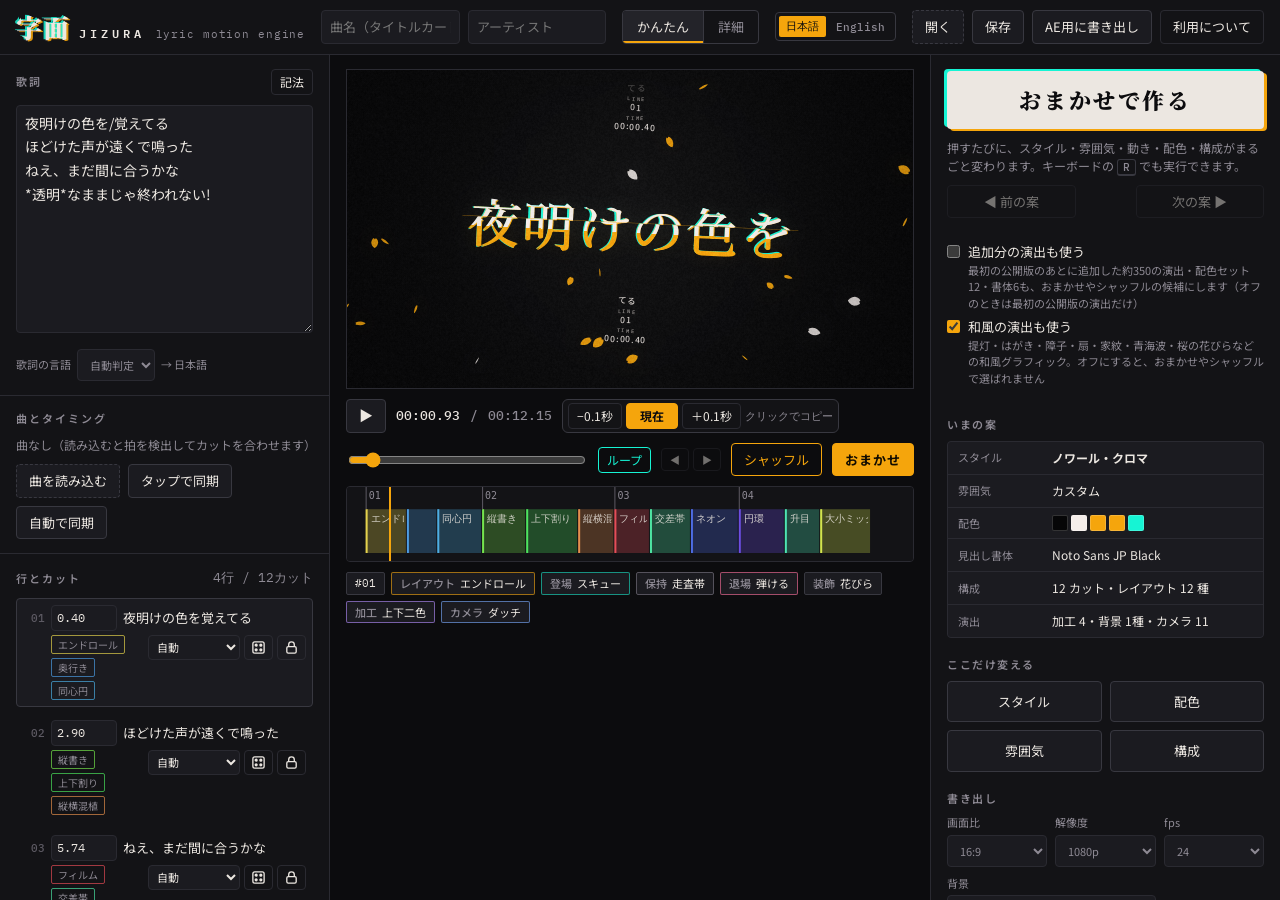
==== index.html @ 64d2d23e "feat: improve timing workflow" ====
<!doctype html>
<html lang="ja">
<head>
<meta charset="utf-8">
<meta name="viewport" content="width=device-width, initial-scale=1, viewport-fit=cover">
<title>JIZURA 字面</title>
<meta name="description" content="歌詞を入れると文字PV（リリックモーション）を自動で組み立てて MP4 に書き出すブラウザアプリ">
<link rel="canonical" href="https://852wa.github.io/JIZURA/">
<link rel="alternate" hreflang="ja" href="https://852wa.github.io/JIZURA/">
<link rel="alternate" hreflang="en" href="https://852wa.github.io/JIZURA/en/">
<meta property="og:type" content="website">
<meta property="og:title" content="JIZURA 字面">
<meta property="og:description" content="歌詞を入れると文字PV（リリックモーション）を自動で組み立てて MP4 に書き出すブラウザアプリ">
<meta property="og:url" content="https://852wa.github.io/JIZURA/">
<meta name="twitter:card" content="summary">
<link rel="preconnect" href="https://fonts.googleapis.com">
<link rel="preconnect" href="https://fonts.gstatic.com" crossorigin>
<style>
:root {
  color-scheme: dark;
  --ink: #0c0c0e;
  --panel: #131316;
  --raised: #1b1b20;
  --raised2: #232329;
  --line: #2a2a31;
  --line2: #383840;
  --text: #ece7e1;
  --muted: #8e8a94;
  --faint: #5d5a63;
  --amber: #f5a50c;
  --cyan: #16f4d4;
  --rose: #ff6f9c;
  --danger: #ff5a6a;
  --ui: "IBM Plex Sans JP", "Noto Sans JP", "Hiragino Sans", "Yu Gothic UI", "Meiryo", system-ui, sans-serif;
  --mono: "IBM Plex Mono", "SFMono-Regular", Consolas, monospace;
  --brand: "Zen Old Mincho", "Noto Serif JP", "Yu Mincho", serif;
  --r: 4px;
}
html, body { height: 100%; }
[hidden] { display: none !important; }
body { margin: 0; background: var(--ink); color: var(--text); font: 13px/1.5 var(--ui); -webkit-font-smoothing: antialiased; }
* { box-sizing: border-box; }
button, input, select, textarea { font: inherit; color: inherit; }
:focus-visible { outline: 2px solid var(--cyan); outline-offset: 2px; }
@media (prefers-reduced-motion: reduce) { * { transition: none !important; } }

#app { display: flex; flex-direction: column; min-height: 100%; }

/* ---------- top bar ---------- */
.bar { display: flex; align-items: center; gap: 16px; padding-block: 10px; padding-inline: 16px; border-bottom: 1px solid var(--line); background: var(--panel); flex-wrap: wrap; }
.brand { display: flex; align-items: baseline; gap: 10px; min-width: 0; }
.brand .mark { font: 900 26px/1 var(--brand); letter-spacing: 0.02em; color: var(--text); text-shadow: -2px -1px 0 rgba(22,244,212,0.85), 2px 1px 0 rgba(245,165,12,0.9); }
.brand .word { font: 600 12px/1 var(--mono); letter-spacing: 0.34em; color: var(--text); }
.brand .tag { font: 400 11px/1 var(--mono); color: var(--muted); letter-spacing: 0.08em; }
.proj { display: flex; gap: 8px; flex: 1 1 280px; min-width: 0; }
.proj input { flex: 1 1 0; min-width: 0; }
.acts { display: flex; gap: 8px; flex-wrap: wrap; }
.lang-switch { display: inline-flex; align-items: center; gap: 3px; flex: none; font: 500 11px var(--mono); border: 1px solid var(--line2); border-radius: var(--r); padding: 3px; }
.lang-switch a, .lang-switch span { display: inline-block; padding: 3px 7px; color: var(--muted); text-decoration: none; border-radius: 2px; }
.lang-switch a:hover { color: var(--text); background: var(--raised2); }
.lang-switch [aria-current=page] { color: var(--ink); background: var(--amber); }
html[lang=en] { --ui: system-ui, -apple-system, "Segoe UI", sans-serif; --brand: Georgia, "Times New Roman", serif; }
html[lang=en] .work { grid-template-columns: minmax(315px, 365px) minmax(0, 1fr) minmax(350px, 395px); }
html[lang=en] .slider { grid-template-columns: 124px minmax(0, 1fr) 36px; }
html[lang=en] .now-row { grid-template-columns: 105px minmax(0, 1fr); }
html[lang=en] .font-row { grid-template-columns: 95px minmax(0, 1fr); }
html[lang=en] .ln .tools select { max-width: 130px; }
html[lang=en] .fields .field { overflow-wrap: anywhere; }
html[lang=en] .easy-grid button, html[lang=en] .tabs button { white-space: normal; line-height: 1.2; }

/* ---------- controls ---------- */
input[type=text], input[type=number], input:not([type]), select, textarea {
  background: var(--raised); border: 1px solid var(--line); border-radius: var(--r); padding: 6px 8px; min-width: 0;
}
input[type=number] { font-family: var(--mono); }
textarea { width: 100%; resize: vertical; line-height: 1.7; }
select { padding-right: 4px; }
button { background: var(--raised); border: 1px solid var(--line2); border-radius: var(--r); padding: 6px 12px; cursor: pointer; white-space: nowrap; }
button:hover { background: var(--raised2); border-color: #4a4a54; }
button:disabled { opacity: 0.45; cursor: not-allowed; }
button.small { padding: 3px 8px; font-size: 12px; }
button.ghost { background: transparent; border-color: var(--line); }
button.primary { background: var(--amber); color: #120c00; border-color: var(--amber); font-weight: 700; }
button.primary:hover { background: #ffb52a; }
button.accent { border-color: var(--amber); color: var(--amber); background: transparent; }
button.accent:hover { background: rgba(245,165,12,0.1); }
button[aria-pressed=true] { border-color: var(--cyan); color: var(--cyan); }
button.icon { padding: 4px 6px; line-height: 0; }
button.icon svg { width: 15px; height: 15px; }
label.file { position: relative; display: inline-flex; align-items: center; gap: 6px; background: var(--raised); border: 1px dashed var(--line2); border-radius: var(--r); padding: 6px 12px; cursor: pointer; }
label.file:hover { border-color: var(--amber); }
label.file input { position: absolute; inset: 0; opacity: 0; cursor: pointer; width: 100%; }
.muted { color: var(--muted); }
.mono { font-family: var(--mono); }
h2, h3 { margin: 0; font-weight: 600; }
h2 { font-size: 11px; letter-spacing: 0.18em; color: var(--muted); }
h3 { font-size: 11px; letter-spacing: 0.14em; color: var(--muted); margin-top: 18px; margin-bottom: 8px; }

/* ---------- workspace ---------- */
.work { flex: 1; display: grid; grid-template-columns: minmax(270px, 330px) minmax(0, 1fr) minmax(290px, 350px); min-height: 0; }
.col { min-width: 0; min-height: 0; }
.col-left, .col-right { background: var(--panel); overflow: auto; }
.col-left { border-right: 1px solid var(--line); }
.col-right { border-left: 1px solid var(--line); }
.sec { padding: 14px 16px; border-bottom: 1px solid var(--line); display: flex; flex-direction: column; gap: 10px; }
.sec-h { display: flex; align-items: center; justify-content: space-between; gap: 8px; }
#lyrics { min-height: 150px; font-size: 14px; }
.syntax { font-size: 12px; color: var(--muted); background: var(--raised); border: 1px solid var(--line); border-radius: var(--r); padding: 10px 12px; }
.syntax code { font-family: var(--mono); color: var(--amber); }
.syntax ul { margin: 0; padding-left: 16px; display: grid; gap: 3px; }
.row { display: flex; align-items: center; gap: 8px; flex-wrap: wrap; }
.audio-name { font-size: 12px; overflow-wrap: anywhere; }
.fields { display: grid; grid-template-columns: repeat(3, minmax(0, 1fr)); gap: 8px; }
.field { display: flex; flex-direction: column; gap: 4px; font-size: 11px; color: var(--muted); }
.field input, .field select { width: 100%; }
.tapbox { border: 1px solid var(--amber); border-radius: var(--r); padding: 10px; display: grid; gap: 8px; background: rgba(245,165,12,0.06); }
.tapbox .next { font-size: 15px; }
.syncbox { border: 1px solid var(--cyan); border-radius: var(--r); padding: 10px; display: grid; gap: 8px; background: rgba(22,244,212,0.04); }
.syncbox .row { flex-wrap: wrap; }
.sync-result { font-size: 12px; display: grid; gap: 6px; }
.sync-result ol { margin: 0; padding: 0; list-style: none; max-height: 220px; overflow: auto; border: 1px solid var(--line2); border-radius: var(--r); }
.sync-result li { display: grid; grid-template-columns: 1.4em 4.6em 1fr; gap: 6px; padding: 2px 6px; white-space: nowrap; }
.sync-result li span:last-child { overflow: hidden; text-overflow: ellipsis; }
.sync-result li.weak { color: var(--amber); }
.sync-result li.missing { color: var(--muted); text-decoration: line-through; }
.sync-result details li { grid-template-columns: 4.6em 1fr; }
button.tap { font: 700 18px/1 var(--mono); letter-spacing: 0.2em; padding: 16px; background: var(--amber); color: #120c00; border-color: var(--amber); }

/* line list */
#lineList { list-style: none; margin: 0; padding: 0; display: grid; gap: 6px; }
.ln { display: grid; grid-template-columns: 22px 66px minmax(0, 1fr); gap: 4px 6px; align-items: center; padding: 6px; border: 1px solid transparent; border-radius: var(--r); }
.ln:hover { background: var(--raised); }
.ln.cur { border-color: var(--line2); background: var(--raised); }
.ln .no { font: 500 11px var(--mono); color: var(--faint); text-align: right; }
.ln .time { width: 100%; padding: 3px 5px; font-size: 12px; }
.ln .txt { overflow: hidden; text-overflow: ellipsis; white-space: nowrap; cursor: pointer; }
.ln .meta { grid-column: 2 / 4; display: flex; justify-content: space-between; align-items: flex-start; gap: 6px; }
.ln .tools { display: flex; gap: 4px; flex: none; }
.ln .tools select { padding: 2px 4px; font-size: 11px; max-width: 92px; }
.ln .cuts { display: flex; gap: 4px; flex-wrap: wrap; min-width: 0; }
.ln .cuts span { font-size: 10px; padding: 1px 6px; border-radius: 2px; border: 1px solid var(--line2); color: var(--muted); cursor: pointer; }
.ln .cuts span:hover { color: var(--text); border-color: var(--amber); }

/* ---------- stage ---------- */
.col-stage { display: flex; flex-direction: column; gap: 10px; padding: 14px 16px; min-width: 0; }
.viewport { position: relative; width: 100%; background: #000; border: 1px solid var(--line); display: grid; place-items: center; overflow: hidden; }
.viewport canvas { display: block; width: 100%; height: auto; max-height: 68vh; object-fit: contain; }
.field-wide { grid-column: span 2; }
.lang-row { display: flex; align-items: center; flex-wrap: wrap; gap: 6px; margin-top: 6px; font-size: 11px; color: var(--muted); }
.lang-row select { width: auto; }
.key-badge { position: absolute; right: 10px; top: 10px; background: rgba(12,12,14,0.78); border: 1px solid var(--line2); color: #fff; padding: 3px 8px; border-radius: var(--r); font-size: 11px; pointer-events: none; letter-spacing: .04em; }
.key-badge i { display: inline-block; width: 9px; height: 9px; border-radius: 2px; margin-right: 6px; vertical-align: -1px; border: 1px solid rgba(255,255,255,.5); }
.overlay-msg { position: absolute; left: 12px; bottom: 12px; background: rgba(12,12,14,0.85); border: 1px solid var(--line2); padding: 6px 10px; border-radius: var(--r); font-size: 12px; }
.transport { display: flex; align-items: center; gap: 10px; flex-wrap: wrap; }
.transport .tc { font: 500 13px var(--mono); font-variant-numeric: tabular-nums; }
.transport input[type=range] { flex: 1 1 160px; accent-color: var(--amber); }
.time-copy { display: inline-flex; align-items: center; gap: 4px; padding: 3px 5px; border: 1px solid var(--line2); border-radius: calc(var(--r) + 2px); background: var(--panel); white-space: nowrap; }
.time-copy button { min-width: 52px; }
.time-copy .time-copy-now { background: var(--amber); color: var(--ink); border-color: var(--amber); font-weight: 700; }
.time-copy-status { min-width: 74px; color: var(--muted); font: 11px/1.15 var(--mono); text-align: center; }
button.play { width: 40px; height: 34px; padding: 0; font-size: 14px; }
#timeline { width: 100%; height: 76px; display: block; background: var(--panel); border: 1px solid var(--line); border-radius: var(--r); cursor: pointer; touch-action: none; }
.cutinfo { display: flex; gap: 6px; flex-wrap: wrap; align-items: center; min-height: 26px; }
.chip { font-size: 11px; padding: 2px 8px; border-radius: 2px; border: 1px solid var(--line2); color: var(--text); background: var(--raised); }
.chip b { font-weight: 500; color: var(--muted); margin-right: 5px; }
.chip.l { border-color: rgba(245,165,12,0.6); }
.chip.e { border-color: rgba(22,244,212,0.55); }
.chip.x { border-color: rgba(255,111,156,0.6); }
.chip.h { border-color: #55525c; }
.hint { font-size: 12px; color: var(--muted); }

/* ---------- right panel ---------- */
.tabs { display: grid; grid-template-columns: repeat(4, 1fr); border-bottom: 1px solid var(--line); position: sticky; top: 0; background: var(--panel); z-index: 2; }
.tabs button { border: 0; border-radius: 0; background: transparent; padding: 11px 4px; color: var(--muted); border-bottom: 2px solid transparent; }
.tabs button[aria-selected=true] { color: var(--text); border-bottom-color: var(--amber); }
.tabpane { padding: 14px 16px 24px; }
.style-grid { display: grid; grid-template-columns: repeat(3, minmax(0, 1fr)); gap: 8px; }
.stile { display: flex; flex-direction: column; gap: 5px; padding: 0; border: 1px solid var(--line); background: transparent; border-radius: var(--r); overflow: hidden; text-align: left; }
.stile canvas { width: 100%; aspect-ratio: 16 / 9; display: block; }
.stile span { font-size: 11px; padding: 0 7px 6px; white-space: nowrap; overflow: hidden; text-overflow: ellipsis; }
.stile[aria-pressed=true] { border-color: var(--amber); box-shadow: 0 0 0 1px var(--amber); color: var(--text); }
.slider { display: grid; grid-template-columns: 96px minmax(0, 1fr) 36px; gap: 8px; align-items: center; margin-bottom: 8px; }
.slider input { width: 100%; accent-color: var(--amber); }
.slider output { font: 500 11px var(--mono); color: var(--muted); text-align: right; }
.checks { display: grid; grid-template-columns: repeat(2, minmax(0, 1fr)); gap: 3px 10px; }
.checks label { display: flex; align-items: center; gap: 6px; font-size: 12px; padding: 2px 0; }
.checks input { accent-color: var(--amber); }
.group-h { display: flex; justify-content: space-between; align-items: center; margin-top: 16px; margin-bottom: 6px; }
.tgroup { border: 1px solid var(--line); border-radius: var(--r); margin-bottom: 8px; background: var(--raised); }
.tgroup summary { display: flex; justify-content: space-between; align-items: center; padding: 8px 10px; cursor: pointer; list-style: none; font-size: 12px; }
.tgroup summary::-webkit-details-marker { display: none; }
.tgroup summary::before { content: '▸'; color: var(--muted); margin-right: 8px; transition: transform .15s; }
.tgroup[open] summary::before { transform: rotate(90deg); }
.tgroup .tg-name { flex: 1; font-weight: 600; }
.tgroup .tg-cnt { color: var(--muted); font-size: 11px; }
.tgroup .tg-tools { display: flex; gap: 6px; padding: 0 10px 8px; }
.tgroup .checks { padding: 0 10px 10px; }
.chip.t { border-color: rgba(180,140,255,0.6); }
.chip.b { border-color: rgba(120,200,120,0.55); }
.chip.c { border-color: rgba(120,170,255,0.6); }
.group-h:first-child { margin-top: 0; }
.color-row { display: grid; grid-template-columns: repeat(3, minmax(0, 1fr)); gap: 8px; }
.color-row label { display: flex; flex-direction: column; gap: 3px; font-size: 11px; color: var(--muted); }
.color-row input[type=color] { width: 100%; height: 28px; padding: 0; border: 1px solid var(--line); background: transparent; border-radius: var(--r); }
.font-row { display: grid; grid-template-columns: 70px minmax(0, 1fr); gap: 8px; align-items: center; margin-bottom: 6px; font-size: 12px; }
.progress { height: 6px; background: var(--raised2); border-radius: 3px; overflow: hidden; }
.progress i { display: block; height: 100%; width: 0; background: linear-gradient(90deg, var(--cyan), var(--amber)); }
.outbtns { display: grid; gap: 8px; margin-top: 12px; }
.outbtns button { padding: 10px 12px; }
.note { font-size: 12px; color: var(--muted); border-left: 2px solid var(--line2); padding-left: 10px; margin-top: 12px; }
.kbd { font: 500 11px var(--mono); border: 1px solid var(--line2); border-bottom-width: 2px; padding: 0 5px; border-radius: 3px; }

label.check { display: flex; align-items: flex-start; gap: 8px; margin-bottom: 8px; cursor: pointer; }
label.check input { margin: 3px 0 0; flex: none; accent-color: var(--amber); }
label.check small { display: block; font-size: 11px; color: var(--muted); }

/* ---------- modes / おまかせ ---------- */
.modes { display: inline-flex; border: 1px solid var(--line2); border-radius: var(--r); overflow: hidden; }
.modes button { border: 0; border-radius: 0; background: transparent; padding: 6px 14px; color: var(--muted); }
.modes button + button { border-left: 1px solid var(--line2); }
.modes button[aria-pressed=true] { background: var(--raised2); color: var(--text); box-shadow: inset 0 -2px 0 var(--amber); }
#app.is-easy .tabs, #app.is-easy .tabpane, #app.is-easy .pro-only { display: none !important; }
.hist-btns { display: inline-flex; gap: 4px; }
button.icon-txt { font-size: 10px; min-width: 28px; }
.transport #btnOmakase { letter-spacing: 0.08em; }

.easy { padding: 16px 16px 28px; display: grid; gap: 18px; }
.easy h3 { margin: 0 0 8px; }
.easy-hero { display: grid; gap: 10px; }
button.omakase {
  position: relative; padding: 18px 14px; font: 900 22px/1 var(--brand); letter-spacing: 0.12em;
  background: var(--text); color: var(--ink); border: 0; border-radius: var(--r);
  box-shadow: -3px -2px 0 var(--cyan), 3px 2px 0 var(--amber);
  transition: transform .12s ease, box-shadow .12s ease;
}
button.omakase:hover { background: #fff; box-shadow: -5px -3px 0 var(--cyan), 5px 3px 0 var(--amber); }
button.omakase:active { transform: translateY(1px) scale(0.99); box-shadow: -1px -1px 0 var(--cyan), 1px 1px 0 var(--amber); }
button.omakase:disabled { box-shadow: none; }
.easy-hero .hint { margin: 0; }
.hist-row { display: grid; grid-template-columns: 1fr auto 1fr; gap: 8px; align-items: center; }
.hist-row #histPos { font-size: 11px; text-align: center; min-width: 44px; }
.now { display: grid; gap: 1px; background: var(--line); border: 1px solid var(--line); border-radius: var(--r); overflow: hidden; }
.now-row { display: grid; grid-template-columns: 84px minmax(0, 1fr); gap: 10px; align-items: center; padding: 7px 10px; background: var(--raised); font-size: 12px; }
.now-row .k { color: var(--muted); font-size: 11px; }
.now-row .v { display: flex; align-items: center; gap: 8px; min-width: 0; overflow: hidden; text-overflow: ellipsis; white-space: nowrap; }
.now-row b { font-weight: 700; }
.tagl { font: 500 10px var(--mono); color: var(--cyan); border: 1px solid rgba(22,244,212,0.5); padding: 0 5px; border-radius: 2px; }
.easy-grid { display: grid; grid-template-columns: repeat(2, minmax(0, 1fr)); gap: 8px; }
.easy-grid button { padding: 10px 8px; }
.easy .fields { display: grid; grid-template-columns: repeat(3, minmax(0, 1fr)); gap: 8px; }
.easy .exp-box { margin-top: 10px; }
.swatches { display: inline-flex; gap: 3px; vertical-align: middle; }
.swatches i { width: 16px; height: 16px; border-radius: 2px; border: 1px solid rgba(255,255,255,0.18); display: inline-block; }
#paletteSwatch i { width: 22px; height: 22px; }
.toast {
  position: absolute; top: 12px; left: 50%; transform: translate(-50%, -6px); opacity: 0;
  display: flex; align-items: center; gap: 10px; max-width: calc(100% - 24px);
  background: rgba(12,12,14,0.9); border: 1px solid var(--line2); border-left: 2px solid var(--amber);
  padding: 7px 12px; border-radius: var(--r); font-size: 12px; white-space: nowrap; overflow: hidden; text-overflow: ellipsis; pointer-events: none;
  transition: opacity .2s ease, transform .2s ease;
}
.toast.in { opacity: 1; transform: translate(-50%, 0); }
.toast.out { opacity: 0; transform: translate(-50%, -6px); }

/* ---------- 利用について ---------- */
button.linkish { background: none; border: 0; padding: 4px 0; color: var(--muted); font-size: 12px; text-decoration: underline; text-underline-offset: 3px; cursor: pointer; justify-self: start; }
button.linkish:hover { color: var(--text); background: none; }
dialog.terms { width: min(520px, calc(100vw - 32px)); max-height: calc(100vh - 48px); overflow: auto; padding: 22px 24px 18px; background: var(--panel); color: var(--text); border: 1px solid var(--line2); border-radius: 8px; box-shadow: 0 20px 60px rgba(0,0,0,0.55); }
dialog.terms::backdrop { background: rgba(6,6,8,0.66); }
dialog.terms h2 { font-size: 15px; letter-spacing: 0.08em; color: var(--text); margin: 0 0 14px; }
dialog.terms p { margin: 0 0 10px; line-height: 1.75; font-size: 13px; }
dialog.terms a { color: var(--cyan); word-break: break-all; }
.terms-main { border-left: 3px solid var(--amber); background: var(--raised); padding: 12px 14px 4px; border-radius: 0 var(--r) var(--r) 0; margin-bottom: 14px; }
.terms-main .terms-big { font-size: 15px; }
.terms-main strong { color: var(--amber); font-weight: 700; }
.terms-sub { color: var(--muted); font-size: 12px !important; }
.terms-note { font-size: 12px !important; }
.terms-oss { font-size: 12px; color: var(--muted); margin: 4px 0 14px; }
.terms-oss summary { cursor: pointer; }
.terms-oss p { font-size: 12px !important; margin-top: 6px; }
.terms-foot { display: flex; justify-content: space-between; align-items: center; gap: 12px; border-top: 1px solid var(--line); padding-top: 12px; }

/* ---------- responsive ---------- */
@media (min-width: 1181px) {
  html, body { overflow: hidden; }
  #app { height: 100%; overflow: hidden; }
  .work { overflow: hidden; }
}
@media (max-width: 1180px) {
  .work { grid-template-columns: minmax(0, 1fr) minmax(0, 1fr); }
  html[lang=en] .work { grid-template-columns: minmax(0, 1fr) minmax(0, 1fr); }
  .col-stage { grid-column: 1 / -1; order: -1; }
  .col-left { border-right: 1px solid var(--line); }
  .col-right { border-left: 0; }
}
@media (max-width: 760px) {
  .work { grid-template-columns: minmax(0, 1fr); }
  html[lang=en] .work { grid-template-columns: minmax(0, 1fr); }
  .col-left, .col-right { border: 0; border-top: 1px solid var(--line); }
  .bar { gap: 10px; }
  .brand .tag { display: none; }
  .fields { grid-template-columns: repeat(2, minmax(0, 1fr)); }
  .easy .fields { grid-template-columns: repeat(3, minmax(0, 1fr)); }
  #app.is-easy .col-right { order: 0; border-top: 1px solid var(--line); }
  #app.is-easy .col-left { order: 1; }
  .transport .hist-btns { display: none; }
}

/* 追加分 / 和風 switches + badges */
.pick-sets { margin: 12px 0 6px; text-align: left; }
.pick-sets label.check { margin-bottom: 6px; }
.easy-hero .pick-sets { margin-top: 14px; }
.set-badge { display: inline-block; margin-left: 4px; padding: 0 4px; border: 1px solid var(--amber); border-radius: 3px; color: var(--amber); font-size: 10px; line-height: 15px; vertical-align: 1px; }
.set-badge.ex { border-color: var(--cyan, #4cc9d9); color: var(--cyan, #4cc9d9); }
.checks label.set-off { opacity: 0.45; }
.checks label.set-off .set-badge { border-color: var(--muted); color: var(--muted); }
.stile { position: relative; }
.stile .badges { position: absolute; top: 4px; left: 4px; padding: 0; display: flex; gap: 3px; }
.stile .set-badge { margin: 0; padding: 0 4px; font-size: 10px; line-height: 15px; background: rgba(0,0,0,0.55); }
.stile.set-off { opacity: 0.55; }

</style>
</head>
<body>
<div id="app">
  <header class="bar">
    <div class="brand"><span class="mark" aria-hidden="true">字面</span><span class="word">JIZURA</span><span class="tag">lyric motion engine</span></div>
    <div class="proj">
      <input id="songTitle" type="text" placeholder="曲名（タイトルカード・HUDに表示）" aria-label="曲名">
      <input id="songArtist" type="text" placeholder="アーティスト" aria-label="アーティスト">
    </div>
    <div class="modes" role="group" aria-label="表示モード">
      <button id="modeEasy" aria-pressed="false" title="おまかせボタン中心のシンプルな画面">かんたん</button>
      <button id="modePro" aria-pressed="true" title="すべての設定を表示">詳細</button>
    </div>
    <nav class="lang-switch" aria-label="言語"><span aria-current="page">日本語</span><a href="en/index.html" lang="en">English</a></nav>
    <div class="acts">
      <label class="file" title="保存したプロジェクト(.json)を開く">開く<input id="fileProject" type="file" accept=".json,application/json"></label>
      <button id="btnSave" title="プロジェクトを .json で保存">保存</button>
      <button id="btnAE" title="After Effects パネル用の構成データを書き出す">AE用に書き出し</button>
      <button id="btnTerms" class="ghost terms-open" title="出力物の権利とライセンス">利用について</button>
    </div>
  </header>

  <main class="work">
    <!-- ================= left: lyrics & timing ================= -->
    <section class="col col-left" aria-label="歌詞とタイミング">
      <div class="sec">
        <div class="sec-h"><h2>歌詞</h2><button id="btnSyntax" class="ghost small" aria-expanded="false">記法</button></div>
        <textarea id="lyrics" rows="9" spellcheck="false" aria-label="歌詞（1行 = 1フレーズ）"></textarea>
        <label class="lang-row">歌詞の言語<select id="lyricLang"><option value="auto">自動判定</option><option value="ja">日本語</option><option value="zh-Hant">繁體中文</option><option value="zh-Hans">简体中文</option><option value="ko">한국어</option></select><span id="langNote" class="muted"></span></label>
        <div id="syntax" class="syntax" hidden>
          <ul>
            <li>1行が1フレーズ。空行は少し間を空けます</li>
            <li><code>夜明けの色を/覚えてる</code> … <code>/</code> でカットの切れ目を指定</li>
            <li><code>*透明*</code> … 強調（大きく・インパクト寄りの演出）</li>
            <li>行末の <code>!</code> … フラッシュと揺れを入れる</li>
            <li><code>歌詞|ruby or note</code> … 注釈レイアウトの小さな文字</li>
            <li><code>[01:23.45]歌詞</code> … LRC のタイムスタンプをそのまま使用</li>
            <li><code>#</code> で始まる行 … コメント（無視）</li>
          </ul>
        </div>
      </div>

      <div class="sec">
        <div class="sec-h"><h2>曲とタイミング</h2></div>
        <div id="audioName" class="muted audio-name">曲なし（読み込むと拍を検出してカットを合わせます）</div>
        <div class="row">
          <label class="file" title="mp3 / wav / m4a など">曲を読み込む<input id="audioFile" type="file" accept="audio/*,.mp3,.wav,.m4a,.aac,.ogg,.flac"></label>
          <button id="btnTap" title="曲を再生しながら各行の頭でタップ">タップで同期</button>
          <button id="btnAutoSync" title="この PC で動かす Whisper（音声認識）が聞き取った時刻に、各行の開始を合わせる" aria-expanded="false">自動で同期</button>
        </div>
        <div class="fields pro-only">
          <label class="field">BPM<input id="bpm" type="number" min="0" max="300" step="0.1" placeholder="自動"></label>
          <label class="field">開始(秒)<input id="offset" type="number" min="0" step="0.05"></label>
          <label class="field">行の長さ<input id="lineScale" type="number" min="0.4" max="3" step="0.05"></label>
        </div>
        <div class="row pro-only">
          <label class="row" style="gap:6px"><input id="snap" type="checkbox"> 拍にスナップ</label>
          <button id="btnResetTimes" class="ghost small">手動タイミングを消す</button>
        </div>
        <div id="tapPanel" class="tapbox" hidden>
          <div class="hint">曲に合わせて、各行が始まる瞬間に <span class="kbd">Space</span> かボタンを押してください。</div>
          <div class="next">次: <b id="tapLine">—</b></div>
          <button id="tapBtn" class="tap">TAP</button>
          <button id="tapStop" class="ghost">終了する</button>
        </div>
        <div id="syncPanel" class="syncbox" hidden>
          <div class="hint">歌詞はそのまま。Whisper（音声認識）が聞き取った「時刻」だけを使って、各行の開始を合わせます。曲はこの PC で動く Whisper にだけ送られます。<a href="https://github.com/852wa/JIZURA/blob/main/docs/LYRICS_SYNC.md" target="_blank" rel="noopener">使い方</a></div>
          <div class="fields">
            <label class="field field-wide">Whisper サーバー<input id="syncUrl" type="text" inputmode="url" spellcheck="false" value="http://127.0.0.1:8080"></label>
            <label class="field">先出し(秒)<input id="syncLead" type="number" min="0" max="1" step="0.05" value="0.15"></label>
          </div>
          <div class="row">
            <button id="syncRun" class="primary">サーバーで聞き取る</button>
            <label class="file" title="whisper.cpp / openai-whisper / mlx-whisper / faster-whisper の JSON">JSON を読み込む<input id="fileWhisper" type="file" accept=".json,application/json"></label>
          </div>
          <div class="sync-prog" hidden>
            <div class="progress"><i class="sync-bar"></i></div>
            <div class="row" style="justify-content:space-between;margin-top:6px"><span class="sync-text muted mono">—</span><button id="syncCancel" class="ghost small">中止</button></div>
          </div>
          <div id="syncResult" class="sync-result" hidden></div>
          <div class="row">
            <button id="syncApply" class="primary" disabled>各行に適用</button>
            <button id="syncUndo" class="ghost" disabled>元に戻す</button>
            <button id="syncMute" class="ghost small" hidden>歌われていない行を # で無効に</button>
            <button id="syncLRC" class="ghost small" disabled>LRC を保存</button>
          </div>
        </div>
      </div>

      <div class="sec">
        <div class="sec-h"><h2>行とカット</h2><span id="linesInfo" class="muted mono"></span></div>
        <ol id="lineList"></ol>
      </div>
    </section>

    <!-- ================= center: stage ================= -->
    <section class="col col-stage" aria-label="プレビュー">
      <div class="viewport" id="viewport"><canvas id="view" width="1280" height="720"></canvas><div id="viewMsg" class="overlay-msg" hidden></div><div id="keyBadge" class="key-badge" hidden></div><div id="toast" class="toast" role="status" aria-live="polite" hidden></div></div>
      <div class="transport">
        <button id="btnPlay" class="play" aria-label="再生">▶</button>
        <span id="timeNow" class="tc">00:00.00</span><span class="tc muted">/</span><span id="timeDur" class="tc muted">00:00.00</span>
        <span class="time-copy" role="group" aria-label="停止位置の秒数をコピー">
          <button type="button" class="ghost small" data-copy-time="-0.1" title="停止位置の0.1秒前をコピー">−0.1秒</button>
          <button type="button" class="small time-copy-now" data-copy-time="0" title="停止位置をコピー">現在</button>
          <button type="button" class="ghost small" data-copy-time="0.1" title="停止位置の0.1秒後をコピー">＋0.1秒</button>
          <span id="timeCopyStatus" class="time-copy-status" role="status" aria-live="polite">クリックでコピー</span>
        </span>
        <input id="scrub" type="range" min="0" max="10000" value="0" aria-label="再生位置">
        <button id="btnLoop" class="ghost small" aria-pressed="true">ループ</button>
        <span class="hist-btns">
          <button id="btnPrev" class="ghost small icon-txt" title="前の案に戻る" aria-label="前の案">◀</button>
          <button id="btnNext" class="ghost small icon-txt" title="次の案へ進む" aria-label="次の案">▶</button>
        </span>
        <button id="btnShuffle" class="accent" title="設定はそのままで構成だけ再抽選（ロックした行は維持）">シャッフル</button>
        <button id="btnOmakase" class="primary" title="スタイル・雰囲気・演出・配色をまるごとランダムに（キー R）">おまかせ</button>
      </div>
      <canvas id="timeline" aria-label="タイムライン（クリックで移動）"></canvas>
      <div class="cutinfo" id="cutInfo"></div>
    </section>

    <!-- ================= right: look & output ================= -->
    <section class="col col-right" aria-label="スタイルと書き出し">
      <div id="easyPanel" class="easy" hidden>
        <div class="easy-hero">
          <button id="btnOmakaseBig" class="omakase">おまかせで作る</button>
          <p class="hint">押すたびに、スタイル・雰囲気・動き・配色・構成がまるごと変わります。キーボードの <span class="kbd">R</span> でも実行できます。</p>
          <div class="hist-row">
            <button id="btnPrev2" class="ghost">◀ 前の案</button>
            <span id="histPos" class="muted mono"></span>
            <button id="btnNext2" class="ghost">次の案 ▶</button>
          </div>
          <div class="pick-sets">
            <label class="check"><input id="eExtra" class="extra-toggle" type="checkbox"><span>追加分の演出も使う<small>最初の公開版のあとに追加した約350の演出・配色セット12・書体6も、おまかせやシャッフルの候補にします（オフのときは最初の公開版の演出だけ）</small></span></label>
            <label class="check"><input id="eWa" class="wa-toggle" type="checkbox" checked><span>和風の演出も使う<small>提灯・はがき・障子・扇・家紋・青海波・桜の花びらなどの和風グラフィック。オフにすると、おまかせやシャッフルで選ばれません</small></span></label>
          </div>
        </div>
        <div class="easy-sec">
          <h3>いまの案</h3>
          <div id="easyNow" class="now"></div>
        </div>
        <div class="easy-sec">
          <h3>ここだけ変える</h3>
          <div class="easy-grid">
            <button id="eStyle" title="スタイルだけ別のものに">スタイル</button>
            <button id="ePalette" title="アクセント・ズレ色A/Bをランダムに">配色</button>
            <button id="eMood" title="動き・グリッチ・使う手法の雰囲気だけ">雰囲気</button>
            <button id="eCut" title="レイアウトと動きの組み合わせだけ">構成</button>
          </div>
        </div>
        <div class="easy-sec">
          <h3>書き出し</h3>
          <div class="fields">
            <label class="field">画面比<select id="eAspect"><option value="16:9">16:9</option><option value="9:16">9:16 縦</option><option value="4:3">4:3</option><option value="3:4">3:4 縦</option><option value="1:1">1:1</option><option value="4:5">4:5 縦</option><option value="21:9">21:9</option></select></label>
            <label class="field">解像度<select id="eRes"><option value="720">720p</option><option value="1080">1080p</option><option value="1440">1440p</option><option value="2160">4K</option></select></label>
            <label class="field">fps<select id="eFps"><option>24</option><option>30</option><option>60</option></select></label>
            <label class="field field-wide">背景<select id="eKey"><option value="off">通常（スタイルの背景）</option><option value="green">グリーンバック（合成用）</option><option value="black">ブラックバック（合成用）</option></select></label>
          </div>
          <div class="outbtns"><button id="eMP4" class="primary">MP4 を書き出す</button></div>
          <button class="terms-open linkish">書き出した動画の権利について</button>
          <div class="exp-box" hidden>
            <div class="progress"><i class="exp-bar"></i></div>
            <div class="row" style="justify-content:space-between;margin-top:6px"><span class="exp-text muted mono">—</span><button class="exp-cancel ghost small">中止</button></div>
          </div>
        </div>
      </div>
      <nav class="tabs" role="tablist">
        <button role="tab" data-tab="style" aria-selected="true">スタイル</button>
        <button role="tab" data-tab="fx" aria-selected="false">演出</button>
        <button role="tab" data-tab="tech" aria-selected="false">手法</button>
        <button role="tab" data-tab="out" aria-selected="false">書き出し</button>
      </nav>

      <div class="tabpane" data-pane="style">
        <div id="styleGrid" class="style-grid"></div>
        <h3>フォントの役割</h3>
        <div id="fontRoles"></div>
        <div class="row" style="margin-top:8px">
          <input id="localFont" type="text" placeholder="PCのフォント名（例: 游明朝）" style="flex:1">
          <button id="btnAddFont">追加</button>
        </div>
        <div class="row" style="margin-top:8px"><label class="file">フォントファイル（.ttf/.otf）<input id="fontFile" type="file" accept=".ttf,.otf,.woff,.woff2"></label></div>
        <h3>アクセント・ズレ色</h3>
        <label class="check"><input id="accentOn" type="checkbox"><span>自分の色で上書き<small>全シーンに適用。背景に合わせて明るさを自動調整します</small></span></label>
        <div class="color-row" id="colorRowAccent"></div>
        <div class="row" style="margin-top:10px">
          <button id="btnRandPalette" class="accent">ランダムに配色</button>
          <div id="paletteSwatch" class="swatches" aria-hidden="true"></div>
        </div>
        <h3>背景・文字色</h3>
        <label class="check"><input id="colorOn" type="checkbox"><span>メインの背景と文字を自分の色にする</span></label>
        <div class="color-row" id="colorRow"></div>
      </div>

      <div class="tabpane" data-pane="fx" hidden>
        <div id="fxSliders"></div>
        <div class="row" style="margin-top:6px">
          <label class="row" style="gap:6px"><input id="fxFlash" type="checkbox"> フラッシュ</label>
          <label class="row" style="gap:6px">コマ打ち <select id="fxKoma" title="動きを何枚/秒で描くか（出力fpsとは別）"><option value="0">フル（出力fpsのまま）</option><option value="12">2コマ打ち（12枚/秒）</option><option value="8">3コマ打ち（8枚/秒）</option></select></label>
        </div>
        <div class="fields" style="margin-top:12px">
          <label class="field">HUD<select id="fxHud"><option value="auto">スタイル次第</option><option value="on">常に表示</option><option value="off">表示しない</option></select></label>
          <label class="field">シード<input id="seed" type="number" step="1"></label>
          <label class="field">&nbsp;<button id="btnSeed" class="ghost">新しいシード</button></label>
        </div>
        <p class="note">同じシードなら同じ構成になります。行ごとの「再抽選」「ロック」は左の行リストから。</p>
      </div>

      <div class="tabpane" data-pane="tech" hidden>
        <div class="pick-sets">
          <label class="check"><input id="tExtra" class="extra-toggle" type="checkbox"><span>追加分の演出も使う<small>「追加」印の手法・スタイル・書体。オフのときは、おまかせやシャッフルで最初の公開版の演出だけを使います</small></span></label>
          <label class="check"><input id="tWa" class="wa-toggle" type="checkbox" checked><span>和風の演出も使う<small>「和」印の手法とスタイル。オフにすると、おまかせやシャッフルでは選ばれません（追加分の判定のあとに適用。行ごとに手動で指定した場合は使えます）</small></span></label>
        </div>
        <div class="row" style="margin-bottom:10px"><input id="techFilter" type="text" placeholder="手法を名前で絞り込み" style="flex:1" aria-label="手法を名前で絞り込み"><span id="techTotal" class="muted mono"></span></div>
        <div id="techLists"></div>
      </div>

      <div class="tabpane" data-pane="out" hidden>
        <div class="fields">
          <label class="field">画面比<select id="outAspect"><option value="16:9">16:9</option><option value="9:16">9:16 縦</option><option value="4:3">4:3</option><option value="3:4">3:4 縦</option><option value="1:1">1:1</option><option value="4:5">4:5 縦</option><option value="21:9">21:9</option></select></label>
          <label class="field">解像度<select id="outRes"><option value="720">720p</option><option value="1080">1080p</option><option value="1440">1440p</option><option value="2160">4K</option></select></label>
          <label class="field">fps<select id="outFps"><option>24</option><option>30</option><option>60</option></select></label>
          <label class="field">画質<select id="outQuality"><option value="standard">標準</option><option value="high">高</option><option value="max">最高</option></select></label>
          <label class="field field-wide">背景<select id="outKey"><option value="off">通常（スタイルの背景）</option><option value="green">グリーンバック（合成用）</option><option value="black">ブラックバック（合成用）</option></select></label>
        </div>
        <p class="note key-note">グリーンバック／ブラックバックにすると、白い文字と演出だけを単色の背景の上に描きます（背景の模様・紙の質感・粒子・周辺減光は入りません）。プレビューにもそのまま反映されます。グリーンバックは動画編集ソフトのクロマキーで、ブラックバックは「スクリーン」合成や輝度キーで抜いて、別の映像の上に重ねられます。</p>
        <label class="row" style="gap:6px;margin-top:10px"><input id="outAudio" type="checkbox" checked> 曲を動画に含める</label>
        <div class="outbtns">
          <button id="btnMP4" class="primary">MP4 を書き出す</button>
          <button id="btnPNG">連番PNG（ZIP）</button>
          <button id="btnPNGA">透過PNG（ZIP・背景なし）</button>
        </div>
        <div class="exp-box" hidden style="margin-top:12px">
          <div class="progress"><i class="exp-bar"></i></div>
          <div class="row" style="justify-content:space-between;margin-top:6px"><span class="exp-text muted mono">—</span><button class="exp-cancel ghost small">中止</button></div>
        </div>
        <button class="terms-open linkish" style="margin-top:10px">書き出した動画・画像の権利とライセンスについて</button>
        <p class="note" id="codecNote">書き出しはこのブラウザの中で行われます（Chrome / Edge 推奨）。</p>
      </div>
    </section>
  </main>
</div>

<dialog id="termsDlg" class="terms" aria-labelledby="termsTitle">
  <form method="dialog">
    <h2 id="termsTitle">利用について</h2>
    <div class="terms-main">
      <p class="terms-big">このツールで作った<strong>動画や画像（出力物）の権利は、作った人</strong>に帰属します。</p>
      <p class="terms-sub">※ 使った歌詞や曲の権利は、それぞれの権利者に帰属します。</p>
    </div>
    <p>ツール本体は <strong>MIT ライセンス</strong>で公開しています。詳細なライセンスはこちら：</p>
    <p><a href="https://github.com/852wa/JIZURA" target="_blank" rel="noopener">https://github.com/852wa/JIZURA</a></p>
    <p class="muted terms-note">入力した歌詞や曲は、このブラウザの中だけで処理され、サーバーには送信されません。</p>
    <details class="terms-oss"><summary>使用しているオープンソース</summary>
      <p>MP4 書き出し：mp4-muxer（MIT License）<br>フォント：Google Fonts 配布の各書体（SIL Open Font License 1.1）</p>
    </details>
    <div class="terms-foot"><span class="muted mono">© 2026 hakoniwa · MIT</span><button value="close" class="primary" autofocus>閉じる</button></div>
  </form>
</dialog>

<script>
/*! mp4-muxer v5.2.2 | MIT License | (c) 2023 Vanilagy | see THIRD_PARTY_NOTICES.md */
"use strict";var Mp4Muxer=(()=>{var we=Object.defineProperty,at=Object.getOwnPropertyDescriptor,nt=Object.getOwnPropertyNames,ot=Object.prototype.hasOwnProperty,ht=(e,t)=>{for(var s in t)we(e,s,{get:t[s],enumerable:!0})},lt=(e,t,s,r)=>{if(t&&typeof t=="object"||typeof t=="function")for(let a of nt(t))!ot.call(e,a)&&a!==s&&we(e,a,{get:()=>t[a],enumerable:!(r=at(t,a))||r.enumerable});return e},ft=e=>lt(we({},"__esModule",{value:!0}),e),ve=(e,t,s)=>{if(!t.has(e))throw TypeError("Cannot "+s)},i=(e,t,s)=>(ve(e,t,"read from private field"),s?s.call(e):t.get(e)),d=(e,t,s)=>{if(t.has(e))throw TypeError("Cannot add the same private member more than once");t instanceof WeakSet?t.add(e):t.set(e,s)},C=(e,t,s,r)=>(ve(e,t,"write to private field"),r?r.call(e,s):t.set(e,s),s),ut=(e,t,s,r)=>({set _(a){C(e,t,a,s)},get _(){return i(e,t,r)}}),m=(e,t,s)=>(ve(e,t,"access private method"),s),Re={};ht(Re,{ArrayBufferTarget:()=>qe,FileSystemWritableFileStreamTarget:()=>Xe,Muxer:()=>vi,StreamTarget:()=>Te});var p=new Uint8Array(8),z=new DataView(p.buffer),y=e=>[(e%256+256)%256],c=e=>(z.setUint16(0,e,!1),[p[0],p[1]]),dt=e=>(z.setInt16(0,e,!1),[p[0],p[1]]),Pe=e=>(z.setUint32(0,e,!1),[p[1],p[2],p[3]]),n=e=>(z.setUint32(0,e,!1),[p[0],p[1],p[2],p[3]]),mt=e=>(z.setInt32(0,e,!1),[p[0],p[1],p[2],p[3]]),x=e=>(z.setUint32(0,Math.floor(e/2**32),!1),z.setUint32(4,e,!1),[p[0],p[1],p[2],p[3],p[4],p[5],p[6],p[7]]),ge=e=>(z.setInt16(0,2**8*e,!1),[p[0],p[1]]),A=e=>(z.setInt32(0,2**16*e,!1),[p[0],p[1],p[2],p[3]]),ye=e=>(z.setInt32(0,2**30*e,!1),[p[0],p[1],p[2],p[3]]),E=(e,t=!1)=>{let s=Array(e.length).fill(null).map((r,a)=>e.charCodeAt(a));return t&&s.push(0),s},se=e=>e&&e[e.length-1],Ce=e=>{let t;for(let s of e)(!t||s.presentationTimestamp>t.presentationTimestamp)&&(t=s);return t},O=(e,t,s=!0)=>{let r=e*t;return s?Math.round(r):r},Le=e=>{let t=e*(Math.PI/180),s=Math.cos(t),r=Math.sin(t);return[s,r,0,-r,s,0,0,0,1]},Ve=Le(0),je=e=>[A(e[0]),A(e[1]),ye(e[2]),A(e[3]),A(e[4]),ye(e[5]),A(e[6]),A(e[7]),ye(e[8])],X=e=>!e||typeof e!="object"?e:Array.isArray(e)?e.map(X):Object.fromEntries(Object.entries(e).map(([t,s])=>[t,X(s)])),V=e=>e>=0&&e<2**32,v=(e,t,s)=>({type:e,contents:t&&new Uint8Array(t.flat(10)),children:s}),w=(e,t,s,r,a)=>v(e,[y(t),Pe(s),r??[]],a),pt=e=>{let t=512;return e.fragmented?v("ftyp",[E("iso5"),n(t),E("iso5"),E("iso6"),E("mp41")]):v("ftyp",[E("isom"),n(t),E("isom"),e.holdsAvc?E("avc1"):[],E("mp41")])},Se=e=>({type:"mdat",largeSize:e}),ct=e=>({type:"free",size:e}),re=(e,t,s=!1)=>v("moov",null,[wt(t,e),...e.map(r=>vt(r,t)),s?Gt(e):null]),wt=(e,t)=>{let s=O(Math.max(0,...t.filter(l=>l.samples.length>0).map(l=>{const u=Ce(l.samples);return u.presentationTimestamp+u.duration})),Ae),r=Math.max(...t.map(l=>l.id))+1,a=!V(e)||!V(s),o=a?x:n;return w("mvhd",+a,0,[o(e),o(e),n(Ae),o(s),A(1),ge(1),Array(10).fill(0),je(Ve),Array(24).fill(0),n(r)])},vt=(e,t)=>v("trak",null,[gt(e,t),yt(e,t)]),gt=(e,t)=>{let s=Ce(e.samples),r=O(s?s.presentationTimestamp+s.duration:0,Ae),a=!V(t)||!V(r),o=a?x:n,l;return e.info.type==="video"?l=typeof e.info.rotation=="number"?Le(e.info.rotation):e.info.rotation:l=Ve,w("tkhd",+a,3,[o(t),o(t),n(e.id),n(0),o(r),Array(8).fill(0),c(0),c(0),ge(e.info.type==="audio"?1:0),c(0),je(l),A(e.info.type==="video"?e.info.width:0),A(e.info.type==="video"?e.info.height:0)])},yt=(e,t)=>v("mdia",null,[Ct(e,t),St(e.info.type==="video"?"vide":"soun"),Tt(e)]),Ct=(e,t)=>{let s=Ce(e.samples),r=O(s?s.presentationTimestamp+s.duration:0,e.timescale),a=!V(t)||!V(r),o=a?x:n;return w("mdhd",+a,0,[o(t),o(t),n(e.timescale),o(r),c(21956),c(0)])},St=e=>w("hdlr",0,0,[E("mhlr"),E(e),n(0),n(0),n(0),E("mp4-muxer-hdlr",!0)]),Tt=e=>v("minf",null,[e.info.type==="video"?bt():_t(),kt(),At(e)]),bt=()=>w("vmhd",0,1,[c(0),c(0),c(0),c(0)]),_t=()=>w("smhd",0,0,[c(0),c(0)]),kt=()=>v("dinf",null,[Et()]),Et=()=>w("dref",0,0,[n(1)],[zt()]),zt=()=>w("url ",0,1),At=e=>{const t=e.compositionTimeOffsetTable.length>1||e.compositionTimeOffsetTable.some(s=>s.sampleCompositionTimeOffset!==0);return v("stbl",null,[Ot(e),Vt(e),jt(e),$t(e),Ht(e),qt(e),t?Xt(e):null])},Ot=e=>w("stsd",0,0,[n(1)],[e.info.type==="video"?Mt(ri[e.info.codec],e):Rt(ni[e.info.codec],e)]),Mt=(e,t)=>v(e,[Array(6).fill(0),c(1),c(0),c(0),Array(12).fill(0),c(t.info.width),c(t.info.height),n(4718592),n(4718592),n(0),c(1),Array(32).fill(0),c(24),dt(65535)],[ai[t.info.codec](t),t.info.decoderConfig.colorSpace?Ut(t):null]),Bt={bt709:1,bt470bg:5,smpte170m:6},It={bt709:1,smpte170m:6,"iec61966-2-1":13},Dt={rgb:0,bt709:1,bt470bg:5,smpte170m:6},Ut=e=>v("colr",[E("nclx"),c(Bt[e.info.decoderConfig.colorSpace.primaries]),c(It[e.info.decoderConfig.colorSpace.transfer]),c(Dt[e.info.decoderConfig.colorSpace.matrix]),y((e.info.decoderConfig.colorSpace.fullRange?1:0)<<7)]),xt=e=>e.info.decoderConfig&&v("avcC",[...new Uint8Array(e.info.decoderConfig.description)]),Wt=e=>e.info.decoderConfig&&v("hvcC",[...new Uint8Array(e.info.decoderConfig.description)]),Ft=e=>{if(!e.info.decoderConfig)return null;let t=e.info.decoderConfig;if(!t.colorSpace)throw new Error("'colorSpace' is required in the decoder config for VP9.");let s=t.codec.split("."),r=Number(s[1]),a=Number(s[2]),u=(Number(s[3])<<4)+(0<<1)+Number(t.colorSpace.fullRange);return w("vpcC",1,0,[y(r),y(a),y(u),y(2),y(2),y(2),c(0)])},Nt=()=>{let s=(1<<7)+1;return v("av1C",[s,0,0,0])},Rt=(e,t)=>v(e,[Array(6).fill(0),c(1),c(0),c(0),n(0),c(t.info.numberOfChannels),c(16),c(0),c(0),A(t.info.sampleRate)],[oi[t.info.codec](t)]),Pt=e=>{let t=new Uint8Array(e.info.decoderConfig.description);return w("esds",0,0,[n(58753152),y(32+t.byteLength),c(1),y(0),n(75530368),y(18+t.byteLength),y(64),y(21),Pe(0),n(130071),n(130071),n(92307584),y(t.byteLength),...t,n(109084800),y(1),y(2)])},Lt=e=>{let t=3840,s=0;const r=e.info.decoderConfig?.description;if(r){if(r.byteLength<18)throw new TypeError("Invalid decoder description provided for Opus; must be at least 18 bytes long.");const a=ArrayBuffer.isView(r)?new DataView(r.buffer,r.byteOffset,r.byteLength):new DataView(r);t=a.getUint16(10,!0),s=a.getInt16(14,!0)}return v("dOps",[y(0),y(e.info.numberOfChannels),c(t),n(e.info.sampleRate),ge(s),y(0)])},Vt=e=>w("stts",0,0,[n(e.timeToSampleTable.length),e.timeToSampleTable.map(t=>[n(t.sampleCount),n(t.sampleDelta)])]),jt=e=>{if(e.samples.every(s=>s.type==="key"))return null;let t=[...e.samples.entries()].filter(([,s])=>s.type==="key");return w("stss",0,0,[n(t.length),t.map(([s])=>n(s+1))])},$t=e=>w("stsc",0,0,[n(e.compactlyCodedChunkTable.length),e.compactlyCodedChunkTable.map(t=>[n(t.firstChunk),n(t.samplesPerChunk),n(1)])]),Ht=e=>w("stsz",0,0,[n(0),n(e.samples.length),e.samples.map(t=>n(t.size))]),qt=e=>e.finalizedChunks.length>0&&se(e.finalizedChunks).offset>=2**32?w("co64",0,0,[n(e.finalizedChunks.length),e.finalizedChunks.map(t=>x(t.offset))]):w("stco",0,0,[n(e.finalizedChunks.length),e.finalizedChunks.map(t=>n(t.offset))]),Xt=e=>w("ctts",0,0,[n(e.compositionTimeOffsetTable.length),e.compositionTimeOffsetTable.map(t=>[n(t.sampleCount),n(t.sampleCompositionTimeOffset)])]),Gt=e=>v("mvex",null,e.map(Zt)),Zt=e=>w("trex",0,0,[n(e.id),n(1),n(0),n(0),n(0)]),$e=(e,t)=>v("moof",null,[Kt(e),...t.map(Qt)]),Kt=e=>w("mfhd",0,0,[n(e)]),He=e=>{let t=0,s=0,r=0,a=0,o=e.type==="delta";return s|=+o,o?t|=1:t|=2,t<<24|s<<16|r<<8|a},Qt=e=>v("traf",null,[Jt(e),Yt(e),ei(e)]),Jt=e=>{let t=0;t|=8,t|=16,t|=32,t|=131072;let s=e.currentChunk.samples[1]??e.currentChunk.samples[0],r={duration:s.timescaleUnitsToNextSample,size:s.size,flags:He(s)};return w("tfhd",0,t,[n(e.id),n(r.duration),n(r.size),n(r.flags)])},Yt=e=>w("tfdt",1,0,[x(O(e.currentChunk.startTimestamp,e.timescale))]),ei=e=>{let t=e.currentChunk.samples.map(D=>D.timescaleUnitsToNextSample),s=e.currentChunk.samples.map(D=>D.size),r=e.currentChunk.samples.map(He),a=e.currentChunk.samples.map(D=>O(D.presentationTimestamp-D.decodeTimestamp,e.timescale)),o=new Set(t),l=new Set(s),u=new Set(r),g=new Set(a),b=u.size===2&&r[0]!==r[1],U=o.size>1,ie=l.size>1,st=!b&&u.size>1,rt=g.size>1||[...g].some(D=>D!==0),L=0;return L|=1,L|=4*+b,L|=256*+U,L|=512*+ie,L|=1024*+st,L|=2048*+rt,w("trun",1,L,[n(e.currentChunk.samples.length),n(e.currentChunk.offset-e.currentChunk.moofOffset||0),b?n(r[0]):[],e.currentChunk.samples.map((D,ce)=>[U?n(t[ce]):[],ie?n(s[ce]):[],st?n(r[ce]):[],rt?mt(a[ce]):[]])])},ti=e=>v("mfra",null,[...e.map(ii),si()]),ii=(e,t)=>w("tfra",1,0,[n(e.id),n(63),n(e.finalizedChunks.length),e.finalizedChunks.map(r=>[x(O(r.startTimestamp,e.timescale)),x(r.moofOffset),n(t+1),n(1),n(1)])]),si=()=>w("mfro",0,0,[n(0)]),ri={avc:"avc1",hevc:"hvc1",vp9:"vp09",av1:"av01"},ai={avc:xt,hevc:Wt,vp9:Ft,av1:Nt},ni={aac:"mp4a",opus:"Opus"},oi={aac:Pt,opus:Lt},hi=Symbol("isTarget"),ae=class{},qe=class extends ae{constructor(){super(...arguments),this.buffer=null}},Te=class extends ae{constructor(e){if(super(),this.options=e,typeof e!="object")throw new TypeError("StreamTarget requires an options object to be passed to its constructor.");if(e.onData){if(typeof e.onData!="function")throw new TypeError("options.onData, when provided, must be a function.");if(e.onData.length<2)throw new TypeError("options.onData, when provided, must be a function that takes in at least two arguments (data and position). Ignoring the position argument, which specifies the byte offset at which the data is to be written, can lead to broken outputs.")}if(e.chunked!==void 0&&typeof e.chunked!="boolean")throw new TypeError("options.chunked, when provided, must be a boolean.");if(e.chunkSize!==void 0&&(!Number.isInteger(e.chunkSize)||e.chunkSize<1024))throw new TypeError("options.chunkSize, when provided, must be an integer and not smaller than 1024.")}},Xe=class extends ae{constructor(e,t){if(super(),this.stream=e,this.options=t,!(e instanceof FileSystemWritableFileStream))throw new TypeError("FileSystemWritableFileStreamTarget requires a FileSystemWritableFileStream instance.");if(t!==void 0&&typeof t!="object")throw new TypeError("FileSystemWritableFileStreamTarget's options, when provided, must be an object.");if(t&&t.chunkSize!==void 0&&(!Number.isInteger(t.chunkSize)||t.chunkSize<=0))throw new TypeError("options.chunkSize, when provided, must be a positive integer")}},W,j,Ge=class{constructor(){this.pos=0,d(this,W,new Uint8Array(8)),d(this,j,new DataView(i(this,W).buffer)),this.offsets=new WeakMap}seek(e){this.pos=e}writeU32(e){i(this,j).setUint32(0,e,!1),this.write(i(this,W).subarray(0,4))}writeU64(e){i(this,j).setUint32(0,Math.floor(e/2**32),!1),i(this,j).setUint32(4,e,!1),this.write(i(this,W).subarray(0,8))}writeAscii(e){for(let t=0;t<e.length;t++)i(this,j).setUint8(t%8,e.charCodeAt(t)),t%8===7&&this.write(i(this,W));e.length%8!==0&&this.write(i(this,W).subarray(0,e.length%8))}writeBox(e){if(this.offsets.set(e,this.pos),e.contents&&!e.children)this.writeBoxHeader(e,e.size??e.contents.byteLength+8),this.write(e.contents);else{let t=this.pos;if(this.writeBoxHeader(e,0),e.contents&&this.write(e.contents),e.children)for(let a of e.children)a&&this.writeBox(a);let s=this.pos,r=e.size??s-t;this.seek(t),this.writeBoxHeader(e,r),this.seek(s)}}writeBoxHeader(e,t){this.writeU32(e.largeSize?1:t),this.writeAscii(e.type),e.largeSize&&this.writeU64(t)}measureBoxHeader(e){return 8+(e.largeSize?8:0)}patchBox(e){let t=this.pos;this.seek(this.offsets.get(e)),this.writeBox(e),this.seek(t)}measureBox(e){if(e.contents&&!e.children)return this.measureBoxHeader(e)+e.contents.byteLength;{let t=this.measureBoxHeader(e);if(e.contents&&(t+=e.contents.byteLength),e.children)for(let s of e.children)s&&(t+=this.measureBox(s));return t}}};W=new WeakMap,j=new WeakMap;var ne,F,G,Z,oe,be,li=class extends Ge{constructor(e){super(),d(this,oe),d(this,ne,void 0),d(this,F,new ArrayBuffer(2**16)),d(this,G,new Uint8Array(i(this,F))),d(this,Z,0),C(this,ne,e)}write(e){m(this,oe,be).call(this,this.pos+e.byteLength),i(this,G).set(e,this.pos),this.pos+=e.byteLength,C(this,Z,Math.max(i(this,Z),this.pos))}finalize(){m(this,oe,be).call(this,this.pos),i(this,ne).buffer=i(this,F).slice(0,Math.max(i(this,Z),this.pos))}};ne=new WeakMap,F=new WeakMap,G=new WeakMap,Z=new WeakMap,oe=new WeakSet,be=function(e){let t=i(this,F).byteLength;for(;t<e;)t*=2;if(t===i(this,F).byteLength)return;let s=new ArrayBuffer(t),r=new Uint8Array(s);r.set(i(this,G),0),C(this,F,s),C(this,G,r)};var fi=2**24,ui=2,K,N,Q,B,_,he,_e,ke,Ze,Ee,Ke,J,le,ze=class extends Ge{constructor(e){super(),d(this,he),d(this,ke),d(this,Ee),d(this,J),d(this,K,void 0),d(this,N,[]),d(this,Q,void 0),d(this,B,void 0),d(this,_,[]),C(this,K,e),C(this,Q,e.options?.chunked??!1),C(this,B,e.options?.chunkSize??fi)}write(e){i(this,N).push({data:e.slice(),start:this.pos}),this.pos+=e.byteLength}flush(){if(i(this,N).length===0)return;let e=[],t=[...i(this,N)].sort((s,r)=>s.start-r.start);e.push({start:t[0].start,size:t[0].data.byteLength});for(let s=1;s<t.length;s++){let r=e[e.length-1],a=t[s];a.start<=r.start+r.size?r.size=Math.max(r.size,a.start+a.data.byteLength-r.start):e.push({start:a.start,size:a.data.byteLength})}for(let s of e){s.data=new Uint8Array(s.size);for(let r of i(this,N))s.start<=r.start&&r.start<s.start+s.size&&s.data.set(r.data,r.start-s.start);i(this,Q)?(m(this,he,_e).call(this,s.data,s.start),m(this,J,le).call(this)):i(this,K).options.onData?.(s.data,s.start)}i(this,N).length=0}finalize(){i(this,Q)&&m(this,J,le).call(this,!0)}};K=new WeakMap,N=new WeakMap,Q=new WeakMap,B=new WeakMap,_=new WeakMap,he=new WeakSet,_e=function(e,t){let s=i(this,_).findIndex(u=>u.start<=t&&t<u.start+i(this,B));s===-1&&(s=m(this,Ee,Ke).call(this,t));let r=i(this,_)[s],a=t-r.start,o=e.subarray(0,Math.min(i(this,B)-a,e.byteLength));r.data.set(o,a);let l={start:a,end:a+o.byteLength};if(m(this,ke,Ze).call(this,r,l),r.written[0].start===0&&r.written[0].end===i(this,B)&&(r.shouldFlush=!0),i(this,_).length>ui){for(let u=0;u<i(this,_).length-1;u++)i(this,_)[u].shouldFlush=!0;m(this,J,le).call(this)}o.byteLength<e.byteLength&&m(this,he,_e).call(this,e.subarray(o.byteLength),t+o.byteLength)},ke=new WeakSet,Ze=function(e,t){let s=0,r=e.written.length-1,a=-1;for(;s<=r;){let o=Math.floor(s+(r-s+1)/2);e.written[o].start<=t.start?(s=o+1,a=o):r=o-1}for(e.written.splice(a+1,0,t),(a===-1||e.written[a].end<t.start)&&a++;a<e.written.length-1&&e.written[a].end>=e.written[a+1].start;)e.written[a].end=Math.max(e.written[a].end,e.written[a+1].end),e.written.splice(a+1,1)},Ee=new WeakSet,Ke=function(e){let s={start:Math.floor(e/i(this,B))*i(this,B),data:new Uint8Array(i(this,B)),written:[],shouldFlush:!1};return i(this,_).push(s),i(this,_).sort((r,a)=>r.start-a.start),i(this,_).indexOf(s)},J=new WeakSet,le=function(e=!1){for(let t=0;t<i(this,_).length;t++){let s=i(this,_)[t];if(!(!s.shouldFlush&&!e)){for(let r of s.written)i(this,K).options.onData?.(s.data.subarray(r.start,r.end),s.start+r.start);i(this,_).splice(t--,1)}}};var di=class extends ze{constructor(e){super(new Te({onData:(t,s)=>e.stream.write({type:"write",data:t,position:s}),chunked:!0,chunkSize:e.options?.chunkSize}))}},Ae=1e3,mi=["avc","hevc","vp9","av1"],pi=["aac","opus"],ci=2082844800,wi=["strict","offset","cross-track-offset"],h,f,fe,k,T,S,$,H,Oe,R,P,Y,Me,Qe,Be,Je,Ie,Ye,De,et,Ue,tt,ue,xe,M,I,We,it,ee,de,me,Fe,q,te,pe,Ne,vi=class{constructor(e){if(d(this,Me),d(this,Be),d(this,Ie),d(this,De),d(this,Ue),d(this,ue),d(this,M),d(this,We),d(this,ee),d(this,me),d(this,q),d(this,pe),d(this,h,void 0),d(this,f,void 0),d(this,fe,void 0),d(this,k,void 0),d(this,T,null),d(this,S,null),d(this,$,Math.floor(Date.now()/1e3)+ci),d(this,H,[]),d(this,Oe,1),d(this,R,[]),d(this,P,[]),d(this,Y,!1),m(this,Me,Qe).call(this,e),e.video=X(e.video),e.audio=X(e.audio),e.fastStart=X(e.fastStart),this.target=e.target,C(this,h,{firstTimestampBehavior:"strict",...e}),e.target instanceof qe)C(this,f,new li(e.target));else if(e.target instanceof Te)C(this,f,new ze(e.target));else if(e.target instanceof Xe)C(this,f,new di(e.target));else throw new Error(`Invalid target: ${e.target}`);m(this,De,et).call(this),m(this,Be,Je).call(this)}addVideoChunk(e,t,s,r){if(!(e instanceof EncodedVideoChunk))throw new TypeError("addVideoChunk's first argument (sample) must be of type EncodedVideoChunk.");if(t&&typeof t!="object")throw new TypeError("addVideoChunk's second argument (meta), when provided, must be an object.");if(s!==void 0&&(!Number.isFinite(s)||s<0))throw new TypeError("addVideoChunk's third argument (timestamp), when provided, must be a non-negative real number.");if(r!==void 0&&!Number.isFinite(r))throw new TypeError("addVideoChunk's fourth argument (compositionTimeOffset), when provided, must be a real number.");let a=new Uint8Array(e.byteLength);e.copyTo(a),this.addVideoChunkRaw(a,e.type,s??e.timestamp,e.duration,t,r)}addVideoChunkRaw(e,t,s,r,a,o){if(!(e instanceof Uint8Array))throw new TypeError("addVideoChunkRaw's first argument (data) must be an instance of Uint8Array.");if(t!=="key"&&t!=="delta")throw new TypeError("addVideoChunkRaw's second argument (type) must be either 'key' or 'delta'.");if(!Number.isFinite(s)||s<0)throw new TypeError("addVideoChunkRaw's third argument (timestamp) must be a non-negative real number.");if(!Number.isFinite(r)||r<0)throw new TypeError("addVideoChunkRaw's fourth argument (duration) must be a non-negative real number.");if(a&&typeof a!="object")throw new TypeError("addVideoChunkRaw's fifth argument (meta), when provided, must be an object.");if(o!==void 0&&!Number.isFinite(o))throw new TypeError("addVideoChunkRaw's sixth argument (compositionTimeOffset), when provided, must be a real number.");if(m(this,pe,Ne).call(this),!i(this,h).video)throw new Error("No video track declared.");if(typeof i(this,h).fastStart=="object"&&i(this,T).samples.length===i(this,h).fastStart.expectedVideoChunks)throw new Error(`Cannot add more video chunks than specified in 'fastStart' (${i(this,h).fastStart.expectedVideoChunks}).`);let l=m(this,ue,xe).call(this,i(this,T),e,t,s,r,a,o);if(i(this,h).fastStart==="fragmented"&&i(this,S)){for(;i(this,P).length>0&&i(this,P)[0].decodeTimestamp<=l.decodeTimestamp;){let u=i(this,P).shift();m(this,M,I).call(this,i(this,S),u)}l.decodeTimestamp<=i(this,S).lastDecodeTimestamp?m(this,M,I).call(this,i(this,T),l):i(this,R).push(l)}else m(this,M,I).call(this,i(this,T),l)}addAudioChunk(e,t,s){if(!(e instanceof EncodedAudioChunk))throw new TypeError("addAudioChunk's first argument (sample) must be of type EncodedAudioChunk.");if(t&&typeof t!="object")throw new TypeError("addAudioChunk's second argument (meta), when provided, must be an object.");if(s!==void 0&&(!Number.isFinite(s)||s<0))throw new TypeError("addAudioChunk's third argument (timestamp), when provided, must be a non-negative real number.");let r=new Uint8Array(e.byteLength);e.copyTo(r),this.addAudioChunkRaw(r,e.type,s??e.timestamp,e.duration,t)}addAudioChunkRaw(e,t,s,r,a){if(!(e instanceof Uint8Array))throw new TypeError("addAudioChunkRaw's first argument (data) must be an instance of Uint8Array.");if(t!=="key"&&t!=="delta")throw new TypeError("addAudioChunkRaw's second argument (type) must be either 'key' or 'delta'.");if(!Number.isFinite(s)||s<0)throw new TypeError("addAudioChunkRaw's third argument (timestamp) must be a non-negative real number.");if(!Number.isFinite(r)||r<0)throw new TypeError("addAudioChunkRaw's fourth argument (duration) must be a non-negative real number.");if(a&&typeof a!="object")throw new TypeError("addAudioChunkRaw's fifth argument (meta), when provided, must be an object.");if(m(this,pe,Ne).call(this),!i(this,h).audio)throw new Error("No audio track declared.");if(typeof i(this,h).fastStart=="object"&&i(this,S).samples.length===i(this,h).fastStart.expectedAudioChunks)throw new Error(`Cannot add more audio chunks than specified in 'fastStart' (${i(this,h).fastStart.expectedAudioChunks}).`);let o=m(this,ue,xe).call(this,i(this,S),e,t,s,r,a);if(i(this,h).fastStart==="fragmented"&&i(this,T)){for(;i(this,R).length>0&&i(this,R)[0].decodeTimestamp<=o.decodeTimestamp;){let l=i(this,R).shift();m(this,M,I).call(this,i(this,T),l)}o.decodeTimestamp<=i(this,T).lastDecodeTimestamp?m(this,M,I).call(this,i(this,S),o):i(this,P).push(o)}else m(this,M,I).call(this,i(this,S),o)}finalize(){if(i(this,Y))throw new Error("Cannot finalize a muxer more than once.");if(i(this,h).fastStart==="fragmented"){for(let t of i(this,R))m(this,M,I).call(this,i(this,T),t);for(let t of i(this,P))m(this,M,I).call(this,i(this,S),t);m(this,me,Fe).call(this,!1)}else i(this,T)&&m(this,ee,de).call(this,i(this,T)),i(this,S)&&m(this,ee,de).call(this,i(this,S));let e=[i(this,T),i(this,S)].filter(Boolean);if(i(this,h).fastStart==="in-memory"){let t;for(let r=0;r<2;r++){let a=re(e,i(this,$)),o=i(this,f).measureBox(a);t=i(this,f).measureBox(i(this,k));let l=i(this,f).pos+o+t;for(let u of i(this,H)){u.offset=l;for(let{data:g}of u.samples)l+=g.byteLength,t+=g.byteLength}if(l<2**32)break;t>=2**32&&(i(this,k).largeSize=!0)}let s=re(e,i(this,$));i(this,f).writeBox(s),i(this,k).size=t,i(this,f).writeBox(i(this,k));for(let r of i(this,H))for(let a of r.samples)i(this,f).write(a.data),a.data=null}else if(i(this,h).fastStart==="fragmented"){let t=i(this,f).pos,s=ti(e);i(this,f).writeBox(s);let r=i(this,f).pos-t;i(this,f).seek(i(this,f).pos-4),i(this,f).writeU32(r)}else{let t=i(this,f).offsets.get(i(this,k)),s=i(this,f).pos-t;i(this,k).size=s,i(this,k).largeSize=s>=2**32,i(this,f).patchBox(i(this,k));let r=re(e,i(this,$));if(typeof i(this,h).fastStart=="object"){i(this,f).seek(i(this,fe)),i(this,f).writeBox(r);let a=t-i(this,f).pos;i(this,f).writeBox(ct(a))}else i(this,f).writeBox(r)}m(this,q,te).call(this),i(this,f).finalize(),C(this,Y,!0)}};return h=new WeakMap,f=new WeakMap,fe=new WeakMap,k=new WeakMap,T=new WeakMap,S=new WeakMap,$=new WeakMap,H=new WeakMap,Oe=new WeakMap,R=new WeakMap,P=new WeakMap,Y=new WeakMap,Me=new WeakSet,Qe=function(e){if(typeof e!="object")throw new TypeError("The muxer requires an options object to be passed to its constructor.");if(!(e.target instanceof ae))throw new TypeError("The target must be provided and an instance of Target.");if(e.video){if(!mi.includes(e.video.codec))throw new TypeError(`Unsupported video codec: ${e.video.codec}`);if(!Number.isInteger(e.video.width)||e.video.width<=0)throw new TypeError(`Invalid video width: ${e.video.width}. Must be a positive integer.`);if(!Number.isInteger(e.video.height)||e.video.height<=0)throw new TypeError(`Invalid video height: ${e.video.height}. Must be a positive integer.`);const t=e.video.rotation;if(typeof t=="number"&&![0,90,180,270].includes(t))throw new TypeError(`Invalid video rotation: ${t}. Has to be 0, 90, 180 or 270.`);if(Array.isArray(t)&&(t.length!==9||t.some(s=>typeof s!="number")))throw new TypeError(`Invalid video transformation matrix: ${t.join()}`);if(e.video.frameRate!==void 0&&(!Number.isInteger(e.video.frameRate)||e.video.frameRate<=0))throw new TypeError(`Invalid video frame rate: ${e.video.frameRate}. Must be a positive integer.`)}if(e.audio){if(!pi.includes(e.audio.codec))throw new TypeError(`Unsupported audio codec: ${e.audio.codec}`);if(!Number.isInteger(e.audio.numberOfChannels)||e.audio.numberOfChannels<=0)throw new TypeError(`Invalid number of audio channels: ${e.audio.numberOfChannels}. Must be a positive integer.`);if(!Number.isInteger(e.audio.sampleRate)||e.audio.sampleRate<=0)throw new TypeError(`Invalid audio sample rate: ${e.audio.sampleRate}. Must be a positive integer.`)}if(e.firstTimestampBehavior&&!wi.includes(e.firstTimestampBehavior))throw new TypeError(`Invalid first timestamp behavior: ${e.firstTimestampBehavior}`);if(typeof e.fastStart=="object"){if(e.video){if(e.fastStart.expectedVideoChunks===void 0)throw new TypeError("'fastStart' is an object but is missing property 'expectedVideoChunks'.");if(!Number.isInteger(e.fastStart.expectedVideoChunks)||e.fastStart.expectedVideoChunks<0)throw new TypeError("'expectedVideoChunks' must be a non-negative integer.")}if(e.audio){if(e.fastStart.expectedAudioChunks===void 0)throw new TypeError("'fastStart' is an object but is missing property 'expectedAudioChunks'.");if(!Number.isInteger(e.fastStart.expectedAudioChunks)||e.fastStart.expectedAudioChunks<0)throw new TypeError("'expectedAudioChunks' must be a non-negative integer.")}}else if(![!1,"in-memory","fragmented"].includes(e.fastStart))throw new TypeError("'fastStart' option must be false, 'in-memory', 'fragmented' or an object.");if(e.minFragmentDuration!==void 0&&(!Number.isFinite(e.minFragmentDuration)||e.minFragmentDuration<0))throw new TypeError("'minFragmentDuration' must be a non-negative number.")},Be=new WeakSet,Je=function(){if(i(this,f).writeBox(pt({holdsAvc:i(this,h).video?.codec==="avc",fragmented:i(this,h).fastStart==="fragmented"})),C(this,fe,i(this,f).pos),i(this,h).fastStart==="in-memory")C(this,k,Se(!1));else if(i(this,h).fastStart!=="fragmented"){if(typeof i(this,h).fastStart=="object"){let e=m(this,Ie,Ye).call(this);i(this,f).seek(i(this,f).pos+e)}C(this,k,Se(!0)),i(this,f).writeBox(i(this,k))}m(this,q,te).call(this)},Ie=new WeakSet,Ye=function(){if(typeof i(this,h).fastStart!="object")return;let e=0,t=[i(this,h).fastStart.expectedVideoChunks,i(this,h).fastStart.expectedAudioChunks];for(let s of t)s&&(e+=8*Math.ceil(.6666666666666666*s),e+=4*s,e+=12*Math.ceil(.6666666666666666*s),e+=4*s,e+=8*s);return e+=4096,e},De=new WeakSet,et=function(){if(i(this,h).video&&C(this,T,{id:1,info:{type:"video",codec:i(this,h).video.codec,width:i(this,h).video.width,height:i(this,h).video.height,rotation:i(this,h).video.rotation??0,decoderConfig:null},timescale:i(this,h).video.frameRate??57600,samples:[],finalizedChunks:[],currentChunk:null,firstDecodeTimestamp:void 0,lastDecodeTimestamp:-1,timeToSampleTable:[],compositionTimeOffsetTable:[],lastTimescaleUnits:null,lastSample:null,compactlyCodedChunkTable:[]}),i(this,h).audio&&(C(this,S,{id:i(this,h).video?2:1,info:{type:"audio",codec:i(this,h).audio.codec,numberOfChannels:i(this,h).audio.numberOfChannels,sampleRate:i(this,h).audio.sampleRate,decoderConfig:null},timescale:i(this,h).audio.sampleRate,samples:[],finalizedChunks:[],currentChunk:null,firstDecodeTimestamp:void 0,lastDecodeTimestamp:-1,timeToSampleTable:[],compositionTimeOffsetTable:[],lastTimescaleUnits:null,lastSample:null,compactlyCodedChunkTable:[]}),i(this,h).audio.codec==="aac")){let e=m(this,Ue,tt).call(this,2,i(this,h).audio.sampleRate,i(this,h).audio.numberOfChannels);i(this,S).info.decoderConfig={codec:i(this,h).audio.codec,description:e,numberOfChannels:i(this,h).audio.numberOfChannels,sampleRate:i(this,h).audio.sampleRate}}},Ue=new WeakSet,tt=function(e,t,s){let a=[96e3,88200,64e3,48e3,44100,32e3,24e3,22050,16e3,12e3,11025,8e3,7350].indexOf(t),o=s,l="";l+=e.toString(2).padStart(5,"0"),l+=a.toString(2).padStart(4,"0"),a===15&&(l+=t.toString(2).padStart(24,"0")),l+=o.toString(2).padStart(4,"0");let u=Math.ceil(l.length/8)*8;l=l.padEnd(u,"0");let g=new Uint8Array(l.length/8);for(let b=0;b<l.length;b+=8)g[b/8]=parseInt(l.slice(b,b+8),2);return g},ue=new WeakSet,xe=function(e,t,s,r,a,o,l){let u=r/1e6,g=(r-(l??0))/1e6,b=a/1e6,U=m(this,We,it).call(this,u,g,e);return u=U.presentationTimestamp,g=U.decodeTimestamp,o?.decoderConfig&&(e.info.decoderConfig===null?e.info.decoderConfig=o.decoderConfig:Object.assign(e.info.decoderConfig,o.decoderConfig)),{presentationTimestamp:u,decodeTimestamp:g,duration:b,data:t,size:t.byteLength,type:s,timescaleUnitsToNextSample:O(b,e.timescale)}},M=new WeakSet,I=function(e,t){i(this,h).fastStart!=="fragmented"&&e.samples.push(t);const s=O(t.presentationTimestamp-t.decodeTimestamp,e.timescale);if(e.lastTimescaleUnits!==null){let a=O(t.decodeTimestamp,e.timescale,!1),o=Math.round(a-e.lastTimescaleUnits);if(e.lastTimescaleUnits+=o,e.lastSample.timescaleUnitsToNextSample=o,i(this,h).fastStart!=="fragmented"){let l=se(e.timeToSampleTable);l.sampleCount===1?(l.sampleDelta=o,l.sampleCount++):l.sampleDelta===o?l.sampleCount++:(l.sampleCount--,e.timeToSampleTable.push({sampleCount:2,sampleDelta:o}));const u=se(e.compositionTimeOffsetTable);u.sampleCompositionTimeOffset===s?u.sampleCount++:e.compositionTimeOffsetTable.push({sampleCount:1,sampleCompositionTimeOffset:s})}}else e.lastTimescaleUnits=0,i(this,h).fastStart!=="fragmented"&&(e.timeToSampleTable.push({sampleCount:1,sampleDelta:O(t.duration,e.timescale)}),e.compositionTimeOffsetTable.push({sampleCount:1,sampleCompositionTimeOffset:s}));e.lastSample=t;let r=!1;if(!e.currentChunk)r=!0;else{let a=t.presentationTimestamp-e.currentChunk.startTimestamp;if(i(this,h).fastStart==="fragmented"){let o=i(this,T)??i(this,S);const l=i(this,h).minFragmentDuration??1;e===o&&t.type==="key"&&a>=l&&(r=!0,m(this,me,Fe).call(this))}else r=a>=.5}r&&(e.currentChunk&&m(this,ee,de).call(this,e),e.currentChunk={startTimestamp:t.presentationTimestamp,samples:[]}),e.currentChunk.samples.push(t)},We=new WeakSet,it=function(e,t,s){const r=i(this,h).firstTimestampBehavior==="strict",a=s.lastDecodeTimestamp===-1;if(r&&a&&t!==0)throw new Error(`The first chunk for your media track must have a timestamp of 0 (received DTS=${t}).Non-zero first timestamps are often caused by directly piping frames or audio data from a MediaStreamTrack into the encoder. Their timestamps are typically relative to the age of thedocument, which is probably what you want.

If you want to offset all timestamps of a track such that the first one is zero, set firstTimestampBehavior: 'offset' in the options.
`);if(i(this,h).firstTimestampBehavior==="offset"||i(this,h).firstTimestampBehavior==="cross-track-offset"){s.firstDecodeTimestamp===void 0&&(s.firstDecodeTimestamp=t);let l;i(this,h).firstTimestampBehavior==="offset"?l=s.firstDecodeTimestamp:l=Math.min(i(this,T)?.firstDecodeTimestamp??1/0,i(this,S)?.firstDecodeTimestamp??1/0),t-=l,e-=l}if(t<s.lastDecodeTimestamp)throw new Error(`Timestamps must be monotonically increasing (DTS went from ${s.lastDecodeTimestamp*1e6} to ${t*1e6}).`);return s.lastDecodeTimestamp=t,{presentationTimestamp:e,decodeTimestamp:t}},ee=new WeakSet,de=function(e){if(i(this,h).fastStart==="fragmented")throw new Error("Can't finalize individual chunks if 'fastStart' is set to 'fragmented'.");if(e.currentChunk){if(e.finalizedChunks.push(e.currentChunk),i(this,H).push(e.currentChunk),(e.compactlyCodedChunkTable.length===0||se(e.compactlyCodedChunkTable).samplesPerChunk!==e.currentChunk.samples.length)&&e.compactlyCodedChunkTable.push({firstChunk:e.finalizedChunks.length,samplesPerChunk:e.currentChunk.samples.length}),i(this,h).fastStart==="in-memory"){e.currentChunk.offset=0;return}e.currentChunk.offset=i(this,f).pos;for(let t of e.currentChunk.samples)i(this,f).write(t.data),t.data=null;m(this,q,te).call(this)}},me=new WeakSet,Fe=function(e=!0){if(i(this,h).fastStart!=="fragmented")throw new Error("Can't finalize a fragment unless 'fastStart' is set to 'fragmented'.");let t=[i(this,T),i(this,S)].filter(u=>u&&u.currentChunk);if(t.length===0)return;let s=ut(this,Oe)._++;if(s===1){let u=re(t,i(this,$),!0);i(this,f).writeBox(u)}let r=i(this,f).pos,a=$e(s,t);i(this,f).writeBox(a);{let u=Se(!1),g=0;for(let U of t)for(let ie of U.currentChunk.samples)g+=ie.size;let b=i(this,f).measureBox(u)+g;b>=4294967296&&(u.largeSize=!0,b=i(this,f).measureBox(u)+g),u.size=b,i(this,f).writeBox(u)}for(let u of t){u.currentChunk.offset=i(this,f).pos,u.currentChunk.moofOffset=r;for(let g of u.currentChunk.samples)i(this,f).write(g.data),g.data=null}let o=i(this,f).pos;i(this,f).seek(i(this,f).offsets.get(a));let l=$e(s,t);i(this,f).writeBox(l),i(this,f).seek(o);for(let u of t)u.finalizedChunks.push(u.currentChunk),i(this,H).push(u.currentChunk),u.currentChunk=null;e&&m(this,q,te).call(this)},q=new WeakSet,te=function(){i(this,f)instanceof ze&&i(this,f).flush()},pe=new WeakSet,Ne=function(){if(i(this,Y))throw new Error("Cannot add new video or audio chunks after the file has been finalized.")},ft(Re)})();typeof module=="object"&&typeof module.exports=="object"&&Object.assign(module.exports,Mp4Muxer);

</script>
<script>
/* ============================================================
   JIZURA — util: math, easing, deterministic randomness, colour
   ============================================================ */
'use strict';
const J = (window.J = window.J || {});

J.clamp = (x, a = 0, b = 1) => (x < a ? a : x > b ? b : x);
J.lerp = (a, b, t) => a + (b - a) * t;
J.inv = (a, b, x) => (b === a ? 0 : (x - a) / (b - a));
J.smooth = (a, b, x) => { const t = J.clamp(J.inv(a, b, x)); return t * t * (3 - 2 * t); };
J.TAU = Math.PI * 2;
J.DEG = Math.PI / 180;

J.E = {
  lin: x => J.clamp(x),
  inQuad: x => { x = J.clamp(x); return x * x; },
  outQuad: x => { x = J.clamp(x); return 1 - (1 - x) * (1 - x); },
  inCubic: x => { x = J.clamp(x); return x * x * x; },
  outCubic: x => { x = J.clamp(x); return 1 - Math.pow(1 - x, 3); },
  inOutCubic: x => { x = J.clamp(x); return x < 0.5 ? 4 * x * x * x : 1 - Math.pow(-2 * x + 2, 3) / 2; },
  outExpo: x => { x = J.clamp(x); return x >= 1 ? 1 : 1 - Math.pow(2, -10 * x); },
  inExpo: x => { x = J.clamp(x); return x <= 0 ? 0 : Math.pow(2, 10 * x - 10); },
  inOutExpo: x => { x = J.clamp(x); if (x <= 0 || x >= 1) return x; return x < 0.5 ? Math.pow(2, 20 * x - 10) / 2 : (2 - Math.pow(2, -20 * x + 10)) / 2; },
  outBack: (x, s = 1.9) => { x = J.clamp(x); const c = s + 1; return 1 + c * Math.pow(x - 1, 3) + s * Math.pow(x - 1, 2); },
  outElastic: x => { x = J.clamp(x); if (x === 0 || x === 1) return x; return Math.pow(2, -10 * x) * Math.sin((x * 10 - 0.75) * (J.TAU / 3)) + 1; },
  inOutSine: x => { x = J.clamp(x); return -(Math.cos(Math.PI * x) - 1) / 2; },
};

/* ---- deterministic hashing: numbers only on the hot path ---- */
const _sidCache = new Map();
J.sid = s => {                       // string -> uint32 (cached)
  let v = _sidCache.get(s);
  if (v !== undefined) return v;
  let h = 2166136261 >>> 0;
  for (let i = 0; i < s.length; i++) { h ^= s.charCodeAt(i); h = Math.imul(h, 16777619); }
  v = h >>> 0; _sidCache.set(s, v); return v;
};
J.h = function (a, b, c, d, e) {      // up to 5 numeric keys -> uint32
  let h = 0x9e3779b9 ^ (a | 0);
  h = Math.imul(h ^ (h >>> 16), 0x85ebca6b);
  h = (h + Math.imul((b | 0) + 0x632be5ab, 0xc2b2ae35)) | 0;
  h = Math.imul(h ^ (h >>> 13), 0xc2b2ae35);
  h = (h + Math.imul((c | 0) + 0x5bd1e995, 0x27d4eb2f)) | 0;
  h = Math.imul(h ^ (h >>> 15), 0x165667b1);
  h = (h + Math.imul((d | 0) + 0x1b873593, 0x85ebca6b)) | 0;
  h = Math.imul(h ^ (h >>> 16), 0x27d4eb2f);
  h = (h + Math.imul((e | 0) + 0x68e31da4, 0x9e3779b1)) | 0;
  h ^= h >>> 15; h = Math.imul(h, 0x2c1b3c6d); h ^= h >>> 12; h = Math.imul(h, 0x297a2d39); h ^= h >>> 15;
  return h >>> 0;
};
J.r = (a, b, c, d, e) => J.h(a, b, c, d, e) / 4294967296;          // 0..1
J.rs = (a, b, c, d, e) => J.r(a, b, c, d, e) * 2 - 1;               // -1..1
J.rr = (lo, hi, a, b, c, d, e) => lo + (hi - lo) * J.r(a, b, c, d, e);
J.pick = (arr, a, b, c, d) => arr[Math.floor(J.r(a, b, c, d) * arr.length) % arr.length];

J.rng = seed => {                    // mulberry32 stream
  let s = seed >>> 0;
  const f = () => { s = (s + 0x6d2b79f5) >>> 0; let t = s; t = Math.imul(t ^ (t >>> 15), t | 1); t ^= t + Math.imul(t ^ (t >>> 7), t | 61); return ((t ^ (t >>> 14)) >>> 0) / 4294967296; };
  f.range = (lo, hi) => lo + (hi - lo) * f();
  f.int = (lo, hi) => Math.floor(lo + (hi - lo + 1) * f());
  f.pick = arr => arr[Math.floor(f() * arr.length) % arr.length];
  f.chance = p => f() < p;
  f.wpick = list => {               // [{w, v}] or [[v,w]]
    let tot = 0; for (const it of list) tot += Array.isArray(it) ? it[1] : it.w;
    let x = f() * tot;
    for (const it of list) { const w = Array.isArray(it) ? it[1] : it.w; if ((x -= w) <= 0) return Array.isArray(it) ? it[0] : it.v; }
    const last = list[list.length - 1]; return Array.isArray(last) ? last[0] : last.v;
  };
  return f;
};

/* smooth 1D value noise (for drift / wiggle) */
J.noise1 = (x, seed = 0) => {
  const i = Math.floor(x), f = x - i, u = f * f * (3 - 2 * f);
  return J.lerp(J.rs(seed, i), J.rs(seed, i + 1), u);
};

/* ---- colour ---- */
J.hex = h => {
  h = String(h || '#000').replace('#', '');
  if (h.length === 3) h = h.split('').map(c => c + c).join('');
  const n = parseInt(h.slice(0, 6), 16);
  return [(n >> 16) & 255, (n >> 8) & 255, n & 255];
};
J.rgba = (h, a = 1) => { const [r, g, b] = J.hex(h); return `rgba(${r},${g},${b},${a})`; };
J.mix = (h1, h2, t) => {
  const a = J.hex(h1), b = J.hex(h2);
  const c = a.map((v, i) => Math.round(J.lerp(v, b[i], t)));
  return '#' + c.map(v => v.toString(16).padStart(2, '0')).join('');
};
J.lum = h => { const [r, g, b] = J.hex(h); return (0.2126 * r + 0.7152 * g + 0.0722 * b) / 255; };
J.toHex = (r, g, b) => '#' + [r, g, b].map(v => Math.round(J.clamp(v, 0, 255)).toString(16).padStart(2, '0')).join('').toUpperCase();
J.hsl = (h, s, l) => {                 // h 0..360, s/l 0..1 -> hex
  h = ((h % 360) + 360) % 360 / 360;
  const q = l < 0.5 ? l * (1 + s) : l + s - l * s, p = 2 * l - q;
  const f = t => { t = (t + 1) % 1; return t < 1 / 6 ? p + (q - p) * 6 * t : t < 1 / 2 ? q : t < 2 / 3 ? p + (q - p) * (2 / 3 - t) * 6 : p; };
  return J.toHex(f(h + 1 / 3) * 255, f(h) * 255, f(h - 1 / 3) * 255);
};
J.toHsl = hex => {
  const [r, g, b] = J.hex(hex).map(v => v / 255);
  const mx = Math.max(r, g, b), mn = Math.min(r, g, b), l = (mx + mn) / 2;
  if (mx === mn) return [0, 0, l];
  const d = mx - mn, s = l > 0.5 ? d / (2 - mx - mn) : d / (mx + mn);
  const h = mx === r ? (g - b) / d + (g < b ? 6 : 0) : mx === g ? (b - r) / d + 2 : (r - g) / d + 4;
  return [h * 60, s, l];
};
J.contrast = (a, b) => {               // WCAG contrast ratio
  const L = h => { const c = J.hex(h).map(v => { v /= 255; return v <= 0.03928 ? v / 12.92 : Math.pow((v + 0.055) / 1.055, 2.4); }); return 0.2126 * c[0] + 0.7152 * c[1] + 0.0722 * c[2]; };
  const x = L(a), y = L(b);
  return (Math.max(x, y) + 0.05) / (Math.min(x, y) + 0.05);
};
J.fitContrast = (hex, bg, min = 3) => {  // nudge lightness away from the background until it reads
  if (J.contrast(hex, bg) >= min) return hex.toUpperCase();
  let [h, s, l] = J.toHsl(hex);
  const dark = J.lum(bg) < 0.5;
  for (let i = 0; i < 24; i++) {
    l = dark ? Math.min(0.96, l + 0.035) : Math.max(0.04, l - 0.035);
    const c = J.hsl(h, s, l);
    if (J.contrast(c, bg) >= min) return c;
  }
  return dark ? '#FFFFFF' : '#111111';
};
/* random accent + chromatic ghost pair that works on the given background */
J.GHOST_PAIRS = [['#16F4D4', '#F5A50C'], ['#FF2A2A', '#2AA8FF'], ['#FF2BD6', '#2BFF88'], ['#FFE600', '#7B2BFF'], ['#FF6A00', '#00C2B8'],
  ['#FF6FAE', '#B6FF3B'], ['#00E0FF', '#FF3D6E'], ['#C8FF00', '#FF00A8'], ['#4D6BFF', '#FFB000'], ['#FF4B2B', '#2BD9FF']];
J.randomPalette = (bg, rnd = Math.random) => {
  const dark = J.lum(bg) < 0.5;
  let a, b, mode;
  if (rnd() < 0.4) {
    mode = 'curated';
    [a, b] = J.GHOST_PAIRS[Math.floor(rnd() * J.GHOST_PAIRS.length)];
    if (rnd() < 0.5) [a, b] = [b, a];
    if (!dark) { a = J.hsl(J.toHsl(a)[0], 0.95, 0.47); b = J.hsl(J.toHsl(b)[0], 0.95, 0.47); }
  } else {
    mode = 'harmony';
    const h = rnd() * 360, gap = [180, 165, 150, 135][Math.floor(rnd() * 4)] * (rnd() < 0.5 ? 1 : -1);
    const s = 0.82 + rnd() * 0.18, l = dark ? 0.52 + rnd() * 0.1 : 0.44 + rnd() * 0.08;
    a = J.hsl(h, s, l); b = J.hsl(h + gap, s, l);
  }
  // accent: one of the pair, or the hue between them, made readable on the background
  const r = rnd();
  const ha = J.toHsl(a)[0], hb = J.toHsl(b)[0];
  let acc = r < 0.35 ? a : r < 0.6 ? b : J.hsl((ha + hb) / 2 + (rnd() < 0.5 ? 0 : 180), 0.9, dark ? 0.6 : 0.45);
  acc = J.fitContrast(acc, bg, 3);
  return { accent: acc, ghostA: a, ghostB: b, mode };
};

/* ---- script classes for Japanese text ---- */
J.isKanji = c => /[㐀-鿿豈-﫿々〆ヶ]/.test(c);
J.isHira = c => /[ぁ-ゟ]/.test(c);
J.isKata = c => /[゠-ヿㇰ-ㇿｦ-ﾟ]/.test(c);
J.isSmallKana = c => 'ぁぃぅぇぉっゃゅょゎァィゥェォッャュョヮヵヶ'.includes(c);
J.isPunct = c => /[、。，．,.!?！？…‥・「」『』（）()【】〈〉《》〔〕［］\[\]'"“”‘’ー〜～:：;；\-—―]/.test(c);
J.isLatin = c => /[A-Za-z0-9]/.test(c);
J.VERT_ROTATE = 'ー〜～…‥―—-()（）「」『』【】〈〉《》〔〕[]［］→←:：;；=＝';

/* ---- kana → romaji (for annotation labels; kanji left out) ---- */
(() => {
  const base = { あ: 'a', い: 'i', う: 'u', え: 'e', お: 'o', か: 'ka', き: 'ki', く: 'ku', け: 'ke', こ: 'ko', さ: 'sa', し: 'shi', す: 'su', せ: 'se', そ: 'so', た: 'ta', ち: 'chi', つ: 'tsu', て: 'te', と: 'to', な: 'na', に: 'ni', ぬ: 'nu', ね: 'ne', の: 'no', は: 'ha', ひ: 'hi', ふ: 'fu', へ: 'he', ほ: 'ho', ま: 'ma', み: 'mi', む: 'mu', め: 'me', も: 'mo', や: 'ya', ゆ: 'yu', よ: 'yo', ら: 'ra', り: 'ri', る: 'ru', れ: 're', ろ: 'ro', わ: 'wa', を: 'wo', ん: 'n', が: 'ga', ぎ: 'gi', ぐ: 'gu', げ: 'ge', ご: 'go', ざ: 'za', じ: 'ji', ず: 'zu', ぜ: 'ze', ぞ: 'zo', だ: 'da', ぢ: 'ji', づ: 'zu', で: 'de', ど: 'do', ば: 'ba', び: 'bi', ぶ: 'bu', べ: 'be', ぼ: 'bo', ぱ: 'pa', ぴ: 'pi', ぷ: 'pu', ぺ: 'pe', ぽ: 'po', ぁ: 'a', ぃ: 'i', ぅ: 'u', ぇ: 'e', ぉ: 'o', ゔ: 'vu' };
  const yo = { ゃ: 'ya', ゅ: 'yu', ょ: 'yo' };
  J.romaji = s => {
    let out = '', i = 0;
    const toH = c => (J.isKata(c) && c !== 'ー' ? String.fromCharCode(c.charCodeAt(0) - 0x60) : c);
    const arr = [...s].map(toH);
    while (i < arr.length) {
      const c = arr[i], n = arr[i + 1];
      if (c === 'っ') { const nx = base[n] || ''; out += nx ? nx[0] : ''; i++; continue; }
      if (c === 'ー') { out += out.slice(-1); i++; continue; }
      if (n && yo[n] && base[c]) { const b = base[c]; out += (b.length > 1 && (b.endsWith('i')) ? b.slice(0, -1) : b) + (b === 'shi' || b === 'chi' || b === 'ji' ? yo[n].slice(1) : yo[n]); i += 2; continue; }
      if (base[c]) out += base[c]; else if (/[A-Za-z0-9 ]/.test(c)) out += c; else return null;
      i++;
    }
    return out;
  };
})();

J.fmtTime = (t, fps) => {
  t = Math.max(0, t);
  const m = Math.floor(t / 60), s = Math.floor(t % 60), f = Math.floor((t % 1) * (fps || 100));
  return `${String(m).padStart(2, '0')}:${String(s).padStart(2, '0')}${fps ? ':' + String(f).padStart(2, '0') : '.' + String(f).padStart(2, '0')}`;
};

/* ============================================================
   JIZURA — fonts: catalogue, loading, glyph decomposition
   ============================================================ */
(() => {
'use strict';

const JP_SANS_FB = '"Noto Sans JP","Noto Sans CJK JP","Hiragino Sans","Yu Gothic","Meiryo",sans-serif';
const JP_SERIF_FB = '"Noto Serif JP","Noto Serif CJK JP","Hiragino Mincho ProN","Yu Mincho",serif';

/* role catalogue: key -> {label, family, weight, kind} */
J.FONTS = {
  gothic_black:  { label: 'Noto Sans JP Black',        family: '"Noto Sans JP"', weight: 900, kind: 'gothic', fb: JP_SANS_FB, gf: 'Noto+Sans+JP:wght@300;500;700;900' },
  gothic_bold:   { label: 'Noto Sans JP Bold',         family: '"Noto Sans JP"', weight: 700, kind: 'gothic', fb: JP_SANS_FB, gf: 'Noto+Sans+JP:wght@300;500;700;900' },
  gothic_med:    { label: 'Noto Sans JP Medium',       family: '"Noto Sans JP"', weight: 500, kind: 'gothic', fb: JP_SANS_FB, gf: 'Noto+Sans+JP:wght@300;500;700;900' },
  gothic_light:  { label: 'Noto Sans JP Light',        family: '"Noto Sans JP"', weight: 300, kind: 'gothic', fb: JP_SANS_FB, gf: 'Noto+Sans+JP:wght@300;500;700;900' },
  dela:          { label: 'Dela Gothic One',           family: '"Dela Gothic One"', weight: 400, kind: 'display', fb: JP_SANS_FB, gf: 'Dela+Gothic+One' },
  zenkaku:       { label: 'Zen Kaku Gothic New Black', family: '"Zen Kaku Gothic New"', weight: 900, kind: 'gothic', fb: JP_SANS_FB, gf: 'Zen+Kaku+Gothic+New:wght@900' },
  mincho_black:  { label: 'Zen Old Mincho Black',      family: '"Zen Old Mincho"', weight: 900, kind: 'mincho', fb: JP_SERIF_FB, gf: 'Zen+Old+Mincho:wght@900' },
  mincho_bold:   { label: 'Noto Serif JP Bold',        family: '"Noto Serif JP"', weight: 700, kind: 'mincho', fb: JP_SERIF_FB, gf: 'Noto+Serif+JP:wght@300;500;700' },
  mincho:        { label: 'Noto Serif JP Medium',      family: '"Noto Serif JP"', weight: 500, kind: 'mincho', fb: JP_SERIF_FB, gf: 'Noto+Serif+JP:wght@300;500;700' },
  mincho_light:  { label: 'Noto Serif JP Light',       family: '"Noto Serif JP"', weight: 300, kind: 'mincho', fb: JP_SERIF_FB, gf: 'Noto+Serif+JP:wght@300;500;700' },
  tokumin:       { label: 'Kaisei Tokumin',            family: '"Kaisei Tokumin"', weight: 800, kind: 'mincho', fb: JP_SERIF_FB, gf: 'Kaisei+Tokumin:wght@800' },
  round:         { label: 'M PLUS Rounded 1c',         family: '"M PLUS Rounded 1c"', weight: 800, kind: 'round', fb: JP_SANS_FB, gf: 'M+PLUS+Rounded+1c:wght@800' },
  pop:           { label: 'Mochiy Pop One',            family: '"Mochiy Pop One"', weight: 400, kind: 'display', fb: JP_SANS_FB, gf: 'Mochiy+Pop+One' },
  dot:           { label: 'DotGothic16',               family: '"DotGothic16"', weight: 400, kind: 'pixel', fb: JP_SANS_FB, gf: 'DotGothic16' },
  brush:         { label: 'Yuji Syuku',                family: '"Yuji Syuku"', weight: 400, kind: 'brush', fb: JP_SERIF_FB, gf: 'Yuji+Syuku' },
  mono:          { label: 'IBM Plex Mono',             family: '"IBM Plex Mono"', weight: 500, kind: 'mono', fb: '"IBM Plex Sans JP",' + JP_SANS_FB, gf: 'IBM+Plex+Mono:wght@500;600' },
  reggae:        { label: 'Reggae One',                family: '"Reggae One"', weight: 400, kind: 'display', fb: JP_SANS_FB, gf: 'Reggae+One' },
  rampart:       { label: 'Rampart One',               family: '"Rampart One"', weight: 400, kind: 'display', fb: JP_SANS_FB, gf: 'Rampart+One' },
  potta:         { label: 'Potta One',                 family: '"Potta One"', weight: 400, kind: 'brush', fb: JP_SANS_FB, gf: 'Potta+One' },
  kiwi:          { label: 'Kiwi Maru',                 family: '"Kiwi Maru"', weight: 500, kind: 'round', fb: JP_SANS_FB, gf: 'Kiwi+Maru:wght@500' },
  klee:          { label: 'Klee One',                  family: '"Klee One"', weight: 600, kind: 'hand', fb: JP_SERIF_FB, gf: 'Klee+One:wght@600' },
  shippori:      { label: 'Shippori Mincho B1',        family: '"Shippori Mincho B1"', weight: 800, kind: 'mincho', fb: JP_SERIF_FB, gf: 'Shippori+Mincho+B1:wght@800' },
  sansui:        { label: 'IBM Plex Sans JP',          family: '"IBM Plex Sans JP"', weight: 500, kind: 'gothic', fb: JP_SANS_FB, gf: 'IBM+Plex+Sans+JP:wght@400;500;700' },
};
J.GOOGLE_FONTS_URL = 'https://fonts.googleapis.com/css2?family=Dela+Gothic+One&family=Noto+Sans+JP:wght@300;500;700;900&family=Noto+Serif+JP:wght@300;500;700&family=Zen+Kaku+Gothic+New:wght@900&family=Zen+Old+Mincho:wght@900&family=Kaisei+Tokumin:wght@800&family=M+PLUS+Rounded+1c:wght@800&family=Mochiy+Pop+One&family=DotGothic16&family=Yuji+Syuku&family=IBM+Plex+Mono:wght@500;600&family=IBM+Plex+Sans+JP:wght@400;500;700&display=swap';

/* user fonts (local family names or uploaded files) */
J.addUserFont = (key, label, family, weight = 400, kind = 'custom') => {
  J.FONTS[key] = { label, family: `"${family.replace(/"/g, '')}"`, weight, kind, fb: JP_SANS_FB, user: true };
  J.glyphs.clear();
};
J.loadFontFile = async (file) => {
  const buf = await file.arrayBuffer();
  const fam = 'UF_' + file.name.replace(/\.[^.]+$/, '').replace(/[^\w]/g, '_');
  const ff = new FontFace(fam, buf);
  await ff.load(); document.fonts.add(ff);
  const key = 'user_' + fam;
  J.addUserFont(key, file.name.replace(/\.[^.]+$/, ''), fam, 400, 'custom');
  return key;
};

J.fontCSS = (key, px) => {
  const f = J.faceOf ? J.faceOf(key) : (J.FONTS[key] || J.FONTS.gothic_bold);   // per-language face (02b_lang.js)
  return `${f.weight} ${px.toFixed(2)}px ${f.family},${f.fb}`;
};

/* Google Fonts stylesheets are attached lazily, one family at a time, only for the faces a plan actually uses —
   adding faces to the catalogue therefore costs nothing until a style or setting picks them */
const cssJobs = new Map();
function attachFamily(spec) {
  if (!spec || typeof document === 'undefined' || !document.head) return Promise.resolve();
  if (cssJobs.has(spec)) return cssJobs.get(spec);
  const job = new Promise(res => {
    const l = document.createElement('link');
    l.rel = 'stylesheet'; l.href = 'https://fonts.googleapis.com/css2?family=' + spec + '&display=swap';
    const done = () => res(); l.onload = done; l.onerror = done; setTimeout(done, 5000);
    document.head.appendChild(l);
  });
  cssJobs.set(spec, job);
  return job;
}
/* font keys a plan draws with: style roles, per-cut font params, mono for HUD */
J.fontsOfPlan = (plan) => {
  const set = new Set(['mono']);
  if (!plan) return [...set];
  for (const r of Object.values(plan.style.fonts || {})) for (const k of r) set.add(k);
  for (const c of plan.cuts || []) for (const v of Object.values(c.params || {})) {
    if (typeof v === 'string' && J.FONTS[v]) set.add(v);
    else if (Array.isArray(v)) v.forEach(x => { if (typeof x === 'string' && J.FONTS[x]) set.add(x); });
  }
  return [...set].filter(k => J.FONTS[k]);
};
/* make sure the glyphs we need are loaded (Google Fonts are unicode-range split). keys = null → every catalogue face */
J.ensureFonts = async (text, keys) => {
  if (!document.fonts || !document.fonts.load) return;
  const uniq = [...new Set([...text])].join('') || 'あ';
  const list = (keys || Object.keys(J.FONTS)).filter(k => J.FONTS[k]);
  // faces in the current lyric language (+ its fallback sans / serif), each with the weight it is drawn at
  const faces = list.map(k => (J.faceOf ? J.faceOf(k) : J.FONTS[k]));
  if (J.langBaseFaces) for (const b of J.langBaseFaces(list)) faces.push({ family: '"' + b.family + '"', weight: b.weight, gf: b.gf });
  await Promise.all([...new Set(faces.map(f => f.gf).filter(Boolean))].map(attachFamily));
  const jobs = [], seen = new Set();
  for (const f of faces) {
    const spec = `${f.weight} 64px ${f.family}`;
    if (seen.has(spec)) continue; seen.add(spec);
    jobs.push(document.fonts.load(spec, uniq).catch(() => null));
  }
  await Promise.all(jobs);
  if (document.fonts.ready) await document.fonts.ready;
  J.glyphs.clear();
  J.metrics.clear();
};

/* ---------- metrics (advance widths) ---------- */
const _mc = document.createElement('canvas').getContext('2d');
J.metrics = {
  m: new Map(),
  clear() { this.m.clear(); },
  adv(fontKey, ch) {               // advance in em
    const k = fontKey + '\u0000' + ch;
    let v = this.m.get(k);
    if (v === undefined) {
      _mc.font = J.fontCSS(fontKey, 100);
      v = _mc.measureText(ch).width / 100;
      if (!(v > 0)) v = ch === ' ' ? 0.3 : 1;
      this.m.set(k, v);
    }
    return v;
  },
};

/* ---------- glyph decomposition (raster connected components) ----------
   A glyph is rasterised once per (font, char, resolution bucket); its alpha
   mask is split into connected pieces (strokes / radicals / dots) so that
   each can be flown, shattered or dropped independently. Works with any
   font the browser can render, including local and uploaded ones.        */
class GlyphCache {
  constructor() { this.map = new Map(); this.tint = new Map(); this.count = 0; this.maxRes = 512; }
  clear() { this.map.clear(); this.tint.clear(); }
  bucket(px) { let r = 64; while (r < px && r < this.maxRes) r *= 2; return r; }
  get(fontKey, ch, px) {
    const res = this.bucket(px);
    const key = fontKey + '|' + ch + '|' + res;
    let g = this.map.get(key);
    if (!g) { g = decompose(fontKey, ch, res); this.map.set(key, g); if (this.map.size > 1800) this.evict(); }
    return g;
  }
  evict() { let n = 0; for (const k of this.map.keys()) { this.map.delete(k); if (++n > 600) break; } this.tint.clear(); }
  sprite(piece, color) {              // tinted copy of a white piece sprite
    if (color === '#ffffff' || color === '#fff') return piece.cv;
    let m = this.tint.get(piece.id);
    if (!m) { m = new Map(); this.tint.set(piece.id, m); }
    let c = m.get(color);
    if (!c) {
      c = document.createElement('canvas'); c.width = piece.cv.width; c.height = piece.cv.height;
      const x = c.getContext('2d'); x.drawImage(piece.cv, 0, 0); x.globalCompositeOperation = 'source-in'; x.fillStyle = color; x.fillRect(0, 0, c.width, c.height);
      m.set(color, c);
    }
    return c;
  }
}
J.glyphs = new GlyphCache();
let _pid = 0;

function decompose(fontKey, ch, res) {
  const S = Math.ceil(res * 1.45), half = S / 2;
  const cv = document.createElement('canvas'); cv.width = S; cv.height = S;
  const x = cv.getContext('2d', { willReadFrequently: true });
  x.font = J.fontCSS(fontKey, res); x.textAlign = 'center'; x.textBaseline = 'middle'; x.fillStyle = '#fff';
  x.fillText(ch, half, half);
  const img = x.getImageData(0, 0, S, S).data;
  const N = S * S, A = new Uint8Array(N);
  for (let i = 0; i < N; i++) A[i] = img[i * 4 + 3];
  const L = new Int32Array(N), TH = 60;
  const stack = new Int32Array(N);
  let nl = 0; const boxes = [];
  for (let i = 0; i < N; i++) {
    if (A[i] < TH || L[i]) continue;
    nl++; let sp = 0; stack[sp++] = i; L[i] = nl;
    let x0 = S, y0 = S, x1 = 0, y1 = 0, area = 0;
    while (sp) {
      const p = stack[--sp], px = p % S, py = (p / S) | 0; area++;
      if (px < x0) x0 = px; if (px > x1) x1 = px; if (py < y0) y0 = py; if (py > y1) y1 = py;
      for (let dy = -1; dy <= 1; dy++) {
        const yy = py + dy; if (yy < 0 || yy >= S) continue;
        for (let dx = -1; dx <= 1; dx++) {
          const xx = px + dx; if (xx < 0 || xx >= S) continue;
          const q = yy * S + xx;
          if (!L[q] && A[q] >= TH) { L[q] = nl; stack[sp++] = q; }
        }
      }
    }
    boxes[nl] = { x0, y0, x1, y1, area };
  }
  // attach anti-aliased fringe pixels to neighbouring labels (two dilation passes)
  for (let pass = 0; pass < 2; pass++) {
    const L2 = L.slice();
    for (let p = 0; p < N; p++) {
      if (L[p] || !A[p]) continue;
      const px = p % S, py = (p / S) | 0;
      let lab = 0;
      if (px > 0 && L[p - 1]) lab = L[p - 1]; else if (px < S - 1 && L[p + 1]) lab = L[p + 1];
      else if (py > 0 && L[p - S]) lab = L[p - S]; else if (py < S - 1 && L[p + S]) lab = L[p + S];
      if (lab) { L2[p] = lab; const b = boxes[lab]; if (px < b.x0) b.x0 = px; if (px > b.x1) b.x1 = px; if (py < b.y0) b.y0 = py; if (py > b.y1) b.y1 = py; }
    }
    L.set(L2);
  }
  // merge specks into nearest bigger piece
  const minA = res * res * 0.0012;
  const remap = new Int32Array(nl + 1);
  for (let l = 1; l <= nl; l++) remap[l] = l;
  for (let l = 1; l <= nl; l++) {
    const b = boxes[l]; if (b.area >= minA) continue;
    let best = 0, bd = 1e9; const cx = (b.x0 + b.x1) / 2, cy = (b.y0 + b.y1) / 2;
    for (let m = 1; m <= nl; m++) {
      if (m === l || boxes[m].area < minA) continue;
      const o = boxes[m]; const dx = Math.max(o.x0 - cx, 0, cx - o.x1), dy = Math.max(o.y0 - cy, 0, cy - o.y1);
      const d = dx * dx + dy * dy; if (d < bd) { bd = d; best = m; }
    }
    if (best) { remap[l] = best; const o = boxes[best]; o.x0 = Math.min(o.x0, b.x0); o.y0 = Math.min(o.y0, b.y0); o.x1 = Math.max(o.x1, b.x1); o.y1 = Math.max(o.y1, b.y1); }
  }
  const pieces = [];
  for (let l = 1; l <= nl; l++) {
    if (remap[l] !== l) continue;
    const b = boxes[l]; const w = b.x1 - b.x0 + 1, h = b.y1 - b.y0 + 1;
    const pc = document.createElement('canvas'); pc.width = w; pc.height = h;
    const px = pc.getContext('2d'); const id = px.createImageData(w, h); const d = id.data;
    for (let yy = 0; yy < h; yy++) for (let xx = 0; xx < w; xx++) {
      const p = (b.y0 + yy) * S + (b.x0 + xx);
      if (remap[L[p]] === l && L[p]) { const o = (yy * w + xx) * 4; d[o] = d[o + 1] = d[o + 2] = 255; d[o + 3] = A[p]; }
    }
    px.putImageData(id, 0, 0);
    pieces.push({
      id: ++_pid, cv: pc, res,
      // centre & size in em units, relative to glyph centre
      cx: ((b.x0 + b.x1 + 1) / 2 - half) / res, cy: ((b.y0 + b.y1 + 1) / 2 - half) / res,
      w: w / res, h: h / res, area: b.area / (res * res),
      frags: null,
    });
  }
  pieces.sort((a, b) => b.area - a.area);
  return { ch, res, pieces };
}

/* split a piece into up to 3 convex fragments (for shatter) — local em coords around piece centre */
J.fragments = (pc, seed) => {
  if (pc.frags) return pc.frags;
  const w = pc.w, h = pc.h;
  let polys = [[[-w / 2, -h / 2], [w / 2, -h / 2], [w / 2, h / 2], [-w / 2, h / 2]]];
  const cuts = Math.max(pc.w, pc.h) > 0.42 ? 2 : Math.max(pc.w, pc.h) > 0.2 ? 1 : 0;
  for (let c = 0; c < cuts; c++) {
    const next = [];
    for (const poly of polys) {
      const ang = (w > h ? Math.PI / 2 : 0) + J.rs(seed, pc.id, c) * 0.5;
      const nx = Math.cos(ang), ny = Math.sin(ang);
      const cx = poly.reduce((s, p) => s + p[0], 0) / poly.length, cy = poly.reduce((s, p) => s + p[1], 0) / poly.length;
      const off = J.rs(seed, pc.id, c, 7) * 0.12 * Math.max(w, h);
      const d0 = nx * cx + ny * cy + off;
      next.push(clipHalf(poly, nx, ny, d0, 1), clipHalf(poly, nx, ny, d0, -1));
    }
    polys = next.filter(p => p.length >= 3);
  }
  pc.frags = polys.map(p => {
    const cx = p.reduce((s, q) => s + q[0], 0) / p.length, cy = p.reduce((s, q) => s + q[1], 0) / p.length;
    return { poly: p, cx, cy };
  });
  return pc.frags;
};
function clipHalf(poly, nx, ny, d0, sgn) {
  const out = [];
  for (let i = 0; i < poly.length; i++) {
    const a = poly[i], b = poly[(i + 1) % poly.length];
    const da = sgn * (nx * a[0] + ny * a[1] - d0), db = sgn * (nx * b[0] + ny * b[1] - d0);
    if (da >= 0) out.push(a);
    if ((da >= 0) !== (db >= 0)) { const t = da / (da - db); out.push([a[0] + (b[0] - a[0]) * t, a[1] + (b[1] - a[1]) * t]); }
  }
  return out;
}
})();

/* ============================================================
   JIZURA — lyric language: auto-detection + per-language faces
   The styles are designed around Japanese fonts. For Chinese
   (Traditional / Simplified) and Korean lyrics every font key is
   drawn with a face that has the glyphs, chosen to keep the same
   character (gothic → sans, mincho → serif, pop → rounded, …).
   project.lang: 'auto' | 'ja' | 'zh-Hant' | 'zh-Hans' | 'ko'
   ============================================================ */
(() => {
'use strict';

J.LANGS = ['auto', 'ja', 'zh-Hant', 'zh-Hans', 'ko'];
J.LANG_LABEL = { auto: '自動判定', ja: '日本語', 'zh-Hant': '繁體中文', 'zh-Hans': '简体中文', ko: '한국어' };

/* characters that differ between Traditional and Simplified Chinese (same order in both strings) */
const TC = '們個說這會對時來還後過國開關與為從問間見長東車門愛聽學讓話號發點無現體經電實樣聲變離氣夢給覺當歡陽戀邊頭淚誰歲遠嗎萬難寫應讀憶樂麼麗傷將總結終紅綠線顏風飛鳥謝語請認識熱燈願獨夠紀帶滿靜輕別腦臉懷謊錯顆陣場讚淺溫記憑護壞歸媽隨銀聞態虛遙';
const SC = '们个说这会对时来还后过国开关与为从问间见长东车门爱听学让话号发点无现体经电实样声变离气梦给觉当欢阳恋边头泪谁岁远吗万难写应读忆乐么丽伤将总结终红绿线颜风飞鸟谢语请认识热灯愿独够纪带满静轻别脑脸怀谎错颗阵场赞浅温记凭护坏归妈随银闻态虚遥';
const TCSET = new Set([...TC]), SCSET = new Set([...SC]);
// a few of the "Simplified" forms are also Japanese shinjitai (会 対 来 …) — kana decides Japanese first, so that is harmless

/* which language are these lyrics in? (kana → ja, hangul → ko, Han only → Traditional / Simplified by the distinctive forms) */
J.detectLang = (text) => {
  let kana = 0, hangul = 0, han = 0, tc = 0, sc = 0;
  for (const c of String(text || '')) {
    const u = c.codePointAt(0);
    if ((u >= 0x3041 && u <= 0x30ff && u !== 0x30fb && u !== 0x30fc) || (u >= 0xff66 && u <= 0xff9d)) kana++;
    else if ((u >= 0xac00 && u <= 0xd7a3) || (u >= 0x1100 && u <= 0x11ff) || (u >= 0x3130 && u <= 0x318f)) hangul++;
    else if ((u >= 0x4e00 && u <= 0x9fff) || (u >= 0x3400 && u <= 0x4dbf) || (u >= 0x20000 && u <= 0x2ffff)) {
      han++;
      if (TCSET.has(c)) tc++;
      if (SCSET.has(c)) sc++;
    }
  }
  if (hangul >= 2 && hangul > kana) return 'ko';
  if (kana >= 2 || (kana > 0 && kana >= han * 0.03)) return 'ja';
  if (han >= 2 && (tc || sc)) return tc >= sc ? 'zh-Hant' : 'zh-Hans';
  return 'ja';
};
/* project → the language actually used */
J.resolveLang = (project) => {
  const l = project && project.lang;
  if (l && l !== 'auto' && J.LANG_LABEL[l]) return l;
  return J.detectLang(((project && project.lyrics) || '') + ' ' + ((project && project.title) || ''));
};

/* per-language faces: key → [family, weight, Google Fonts spec]; keys left out keep their Japanese face
   (with the language's fallback in front of the Japanese one, so missing glyphs never land in a Japanese face) */
const F = (family, weight, gf) => ({ family, weight, gf });
const NSTC = 'Noto+Sans+TC:wght@300;500;700;900', NSRTC = 'Noto+Serif+TC:wght@300;500;700;800;900';
const NSSC = 'Noto+Sans+SC:wght@300;500;700;900', NSRSC = 'Noto+Serif+SC:wght@300;500;700;800;900';
const NSKR = 'Noto+Sans+KR:wght@300;500;700;900', NSRKR = 'Noto+Serif+KR:wght@300;500;700;800;900';
J.LANG_FACES = {
  'zh-Hant': {
    sans: F('Noto Sans TC', 500, NSTC), serif: F('Noto Serif TC', 500, NSRTC),
    fbSans: '"Noto Sans TC","Noto Sans CJK TC","PingFang TC","Microsoft JhengHei"', fbSerif: '"Noto Serif TC","Noto Serif CJK TC","PMingLiU"',
    map: {
      gothic_black: F('Noto Sans TC', 900, NSTC), gothic_bold: F('Noto Sans TC', 700, NSTC), gothic_med: F('Noto Sans TC', 500, NSTC),
      gothic_light: F('Noto Sans TC', 300, NSTC), zenkaku: F('Noto Sans TC', 900, NSTC), sansui: F('Noto Sans TC', 500, NSTC),
      mincho_black: F('Noto Serif TC', 900, NSRTC), mincho_bold: F('Noto Serif TC', 700, NSRTC), mincho: F('Noto Serif TC', 500, NSRTC),
      mincho_light: F('Noto Serif TC', 300, NSRTC), tokumin: F('Noto Serif TC', 800, NSRTC), shippori: F('Noto Serif TC', 800, NSRTC),
      dela: F('WDXL Lubrifont TC', 400, 'WDXL+Lubrifont+TC'), round: F('Chiron GoRound TC', 800, 'Chiron+GoRound+TC:wght@800'),
      pop: F('Huninn', 400, 'Huninn'), kiwi: F('Huninn', 400, 'Huninn'),
      klee: F('LXGW WenKai TC', 700, 'LXGW+WenKai+TC:wght@700'), brush: F('LXGW WenKai TC', 700, 'LXGW+WenKai+TC:wght@700'),
      reggae: F('LXGW Marker Gothic', 400, 'LXGW+Marker+Gothic'), rampart: F('LXGW Marker Gothic', 400, 'LXGW+Marker+Gothic'), potta: F('LXGW Marker Gothic', 400, 'LXGW+Marker+Gothic'),
    },
  },
  'zh-Hans': {
    sans: F('Noto Sans SC', 500, NSSC), serif: F('Noto Serif SC', 500, NSRSC),
    fbSans: '"Noto Sans SC","Noto Sans CJK SC","PingFang SC","Microsoft YaHei"', fbSerif: '"Noto Serif SC","Noto Serif CJK SC","SimSun"',
    map: {
      gothic_black: F('Noto Sans SC', 900, NSSC), gothic_bold: F('Noto Sans SC', 700, NSSC), gothic_med: F('Noto Sans SC', 500, NSSC),
      gothic_light: F('Noto Sans SC', 300, NSSC), zenkaku: F('Noto Sans SC', 900, NSSC), sansui: F('Noto Sans SC', 500, NSSC),
      mincho_black: F('Noto Serif SC', 900, NSRSC), mincho_bold: F('Noto Serif SC', 700, NSRSC), mincho: F('Noto Serif SC', 500, NSRSC),
      mincho_light: F('Noto Serif SC', 300, NSRSC), tokumin: F('Noto Serif SC', 800, NSRSC), shippori: F('Noto Serif SC', 800, NSRSC),
      dela: F('ZCOOL QingKe HuangYou', 400, 'ZCOOL+QingKe+HuangYou'), round: F('ZCOOL KuaiLe', 400, 'ZCOOL+KuaiLe'),
      pop: F('ZCOOL KuaiLe', 400, 'ZCOOL+KuaiLe'), kiwi: F('ZCOOL KuaiLe', 400, 'ZCOOL+KuaiLe'),
      klee: F('ZCOOL XiaoWei', 400, 'ZCOOL+XiaoWei'), brush: F('Ma Shan Zheng', 400, 'Ma+Shan+Zheng'),
      reggae: F('ZCOOL QingKe HuangYou', 400, 'ZCOOL+QingKe+HuangYou'), rampart: F('ZCOOL QingKe HuangYou', 400, 'ZCOOL+QingKe+HuangYou'), potta: F('Ma Shan Zheng', 400, 'Ma+Shan+Zheng'),
    },
  },
  ko: {
    sans: F('Noto Sans KR', 500, NSKR), serif: F('Noto Serif KR', 500, NSRKR),
    fbSans: '"Noto Sans KR","Noto Sans CJK KR","Apple SD Gothic Neo","Malgun Gothic"', fbSerif: '"Noto Serif KR","Noto Serif CJK KR","AppleMyungjo","Batang"',
    map: {
      gothic_black: F('Noto Sans KR', 900, NSKR), gothic_bold: F('Noto Sans KR', 700, NSKR), gothic_med: F('Noto Sans KR', 500, NSKR),
      gothic_light: F('Noto Sans KR', 300, NSKR), zenkaku: F('Noto Sans KR', 900, NSKR), sansui: F('IBM Plex Sans KR', 500, 'IBM+Plex+Sans+KR:wght@500'),
      mincho_black: F('Noto Serif KR', 900, NSRKR), mincho_bold: F('Noto Serif KR', 700, NSRKR), mincho: F('Noto Serif KR', 500, NSRKR),
      mincho_light: F('Noto Serif KR', 300, NSRKR), tokumin: F('Noto Serif KR', 800, NSRKR), shippori: F('Noto Serif KR', 800, NSRKR),
      dela: F('Black Han Sans', 400, 'Black+Han+Sans'), round: F('Jua', 400, 'Jua'),
      pop: F('Do Hyeon', 400, 'Do+Hyeon'), kiwi: F('Gowun Dodum', 400, 'Gowun+Dodum'),
      klee: F('Gowun Batang', 700, 'Gowun+Batang:wght@700'), brush: F('Nanum Brush Script', 400, 'Nanum+Brush+Script'),
      reggae: F('Black Han Sans', 400, 'Black+Han+Sans'), rampart: F('Black Han Sans', 400, 'Black+Han+Sans'), potta: F('Nanum Brush Script', 400, 'Nanum+Brush+Script'),
    },
  },
};

/* the language fonts are drawn in right now (set by the planner / renderer from plan.lang) */
J.lang = 'ja';
J.setLang = (l) => {
  l = J.LANG_FACES[l] ? l : 'ja';
  if (l === J.lang) return;
  J.lang = l;
  if (J.glyphs) J.glyphs.clear();
  if (J.metrics) J.metrics.clear();
};
const SERIF_KINDS = { mincho: 1, brush: 1, hand: 1 };
const faceCache = new Map();
/* the face a font key is drawn with in the current language: {family (quoted), weight, fb, gf, label, name (family, for captions)} */
J.faceOf = (key) => {
  const f = J.FONTS[key] || J.FONTS.gothic_bold;
  const L = J.LANG_FACES[J.lang];
  if (!L || f.user) return f;                               // Japanese: the catalogue face itself (fontCSS runs per draw — no allocation)
  const ck = J.lang + '|' + key; let r = faceCache.get(ck);
  if (r) return r;
  const m = L.map[key], fb = (SERIF_KINDS[f.kind] ? L.fbSerif : L.fbSans) + ',' + f.fb;
  r = !m ? { family: f.family, weight: f.weight, fb, gf: f.gf, label: f.label, name: f.label, kind: f.kind }
    : { family: '"' + m.family + '"', weight: m.weight, fb, gf: m.gf, label: m.family + (m.weight !== 400 ? ' ' + m.weight : ''), name: m.family, kind: f.kind };
  faceCache.set(ck, r);
  return r;
};
/* extra faces to load for the current language (the fallback sans / serif that covers glyphs the mapped faces lack) */
J.langBaseFaces = (keys) => {
  const L = J.LANG_FACES[J.lang]; if (!L) return [];
  const out = [L.sans];
  if ((keys || []).some(k => J.FONTS[k] && SERIF_KINDS[J.FONTS[k].kind])) out.push(L.serif);
  return out;
};
/* segmenter locale for chunking */
J.segLocale = () => (J.lang === 'zh-Hant' ? 'zh-Hant' : J.lang === 'zh-Hans' ? 'zh-Hans' : J.lang === 'ko' ? 'ko' : 'ja');
})();

/* ============================================================
   JIZURA — text items: layout + drawing (whole glyphs or pieces)
   ============================================================ */
(() => {
'use strict';

J.PID = Object.freeze({ dx: 0, dy: 0, rot: 0, s: 1, st: 1, sdir: 0, a: 1 });
J.PT = (dx = 0, dy = 0, rot = 0, s = 1, st = 1, sdir = 0, a = 1) => ({ dx, dy, rot, s, st, sdir, a });

/* layout: glyph centres relative to the item origin, in unscaled item space */
J.layoutText = (it) => {
  const text = String(it.text ?? '');
  const size = it.size, track = it.track || 0, sx = it.sx || 1, sy = it.sy || 1;
  const lines = text.split('\n');
  const out = [];
  const vertical = !!it.vertical;
  const lead = (it.lead || 1.3) * size;
  let gi = 0;
  if (!vertical) {
    const widths = lines.map(line => {
      let w = 0; const arr = [...line];
      arr.forEach((ch, i) => { w += J.metrics.adv(it.font, ch) * size + (i < arr.length - 1 ? track * size : 0); });
      return w;
    });
    const maxW = Math.max(1, ...widths);
    lines.forEach((line, li) => {
      const arr = [...line];
      let x = it.align === 'left' ? 0 : it.align === 'right' ? -widths[li] : -widths[li] / 2;
      const y = (li - (lines.length - 1) / 2) * lead;
      arr.forEach((ch, ci) => {
        const a = J.metrics.adv(it.font, ch) * size;
        out.push({ ch, i: gi++, li, ci, n: arr.length, x: x + a / 2, y, w: a, h: size, r90: false, vx: 0, vy: 0 });
        x += a + track * size;
      });
    });
    out.W = maxW; out.H = lines.length * lead - (lead - size);
  } else {
    const heights = lines.map(line => [...line].reduce((h, ch) => h + vAdv(it.font, ch, size) + track * size, 0) - track * size);
    const maxH = Math.max(1, ...heights);
    lines.forEach((line, li) => {
      const arr = [...line];
      let y = it.align === 'left' ? 0 : -heights[li] / 2;         // 'left' == top-aligned for vertical
      const x = -(li - (lines.length - 1) / 2) * lead;
      arr.forEach((ch, ci) => {
        const a = vAdv(it.font, ch, size);
        const r90 = J.VERT_ROTATE.includes(ch) || /[A-Za-z0-9]/.test(ch);
        let vx = 0, vy = 0;
        if (J.isSmallKana(ch)) { vx = 0.11 * size; vy = -0.11 * size; }
        if ('、。，．'.includes(ch)) { vx = 0.3 * size; vy = -0.3 * size; }
        out.push({ ch, i: gi++, li, ci, n: arr.length, x, y: y + a / 2, w: size, h: a, r90, vx, vy });
        y += a + track * size;
      });
    });
    out.W = lines.length * lead - (lead - size); out.H = maxH;
  }
  out.N = gi;
  return out;
};
function vAdv(font, ch, size) { return /[A-Za-z0-9]/.test(ch) ? J.metrics.adv(font, ch) * size : size; }

/* Blurred / glowing items are drawn ONCE into an offscreen layer and the blur / glow is applied to the whole
   layer — a filter or shadowBlur on every glyph (× 3 chromatic passes) is very slow on canvas. */
let layerCv = null;
function drawItemLayered(env, it) {
  const ctx = env.ctx;
  const lay = it._lay || (it._lay = J.layoutText(it));
  const size = it.size, sx = it.sx || 1, sy = it.sy || 1;
  // item-local bounds of every glyph including per-glyph offsets
  let x0 = 1e9, y0 = 1e9, x1 = -1e9, y1 = -1e9;
  for (const g of lay) {
    const c = it.charFn ? it.charFn(g.i, g, lay.N) : null;
    if (c && c.hide) continue;
    const s = c && c.s != null ? Math.abs(c.s) : 1, gw = g.w * sx * s * (c && c.sx ? Math.abs(c.sx) : 1), gh = g.h * sy * s * (c && c.sy ? Math.abs(c.sy) : 1);
    const r = Math.max(gw, gh) * (c && c.rot ? 0.75 : 0.55);
    const gx = g.x * sx + g.vx * sx + (c ? c.dx || 0 : 0), gy = g.y * sy + g.vy * sy + (c ? c.dy || 0 : 0);
    x0 = Math.min(x0, gx - r); x1 = Math.max(x1, gx + r); y0 = Math.min(y0, gy - r); y1 = Math.max(y1, gy + r);
  }
  if (x0 > x1) return null;
  const sh = it.shadow, ex = it.extrude;
  const pad = (it.blur || 0) * 2.6 + size * 0.12 + (it.stroke || 0) + (sh ? (sh.blur || 0) * 1.3 + Math.abs(sh.dx || 0) + Math.abs(sh.dy || 0) : 0) + (ex ? Math.abs(ex.dx || 0) + Math.abs(ex.dy || 0) : 0);
  x0 -= pad; y0 -= pad; x1 += pad; y1 += pad;
  const T = ctx.getTransform(), k = Math.max(0.05, Math.hypot(T.a, T.b));
  const ow = Math.ceil((x1 - x0) * k), oh = Math.ceil((y1 - y0) * k);
  if (ow < 2 || oh < 2 || ow * oh > ctx.canvas.width * ctx.canvas.height * 1.6) return undefined;   // fall back to the direct path
  if (!layerCv) layerCv = document.createElement('canvas');
  if (layerCv.width < ow || layerCv.height < oh) { layerCv.width = Math.max(ow, layerCv.width); layerCv.height = Math.max(oh, layerCv.height); }
  const L = layerCv.getContext('2d');
  L.setTransform(1, 0, 0, 1, 0, 0); L.globalAlpha = 1; L.globalCompositeOperation = 'source-over'; L.filter = 'none';
  L.clearRect(0, 0, ow, oh);
  L.setTransform(k, 0, 0, k, -x0 * k, -y0 * k);
  const inner = Object.assign({}, it, { x: 0, y: 0, rot: 0, skew: 0, blur: 0, shadow: null, blend: null });
  const bb = J.drawItem(Object.assign({}, env, { ctx: L, inLayer: true, scale: k }), inner);
  ctx.save();
  ctx.translate(it.x, it.y);
  if (it.rot) ctx.rotate(it.rot * J.DEG);
  if (it.skew) ctx.transform(1, 0, Math.tan(it.skew * J.DEG), 1, 0, 0);
  if (it.blend) ctx.globalCompositeOperation = it.blend;
  if (it.blur > 0.4) ctx.filter = `blur(${(it.blur * env.scale).toFixed(1)}px)`;
  if (sh && env.pass === 'main') {
    ctx.shadowColor = sh.color || 'rgba(0,0,0,0.6)'; ctx.shadowBlur = (sh.blur || 0) * env.scale;
    ctx.shadowOffsetX = (sh.dx || 0) * env.scale; ctx.shadowOffsetY = (sh.dy || 0) * env.scale;
  }
  ctx.drawImage(layerCv, 0, 0, ow, oh, x0, y0, ow / k, oh / k);
  ctx.restore();
  if (!bb) return null;
  return Object.assign({}, bb, { x0: bb.x0 + it.x, x1: bb.x1 + it.x, y0: bb.y0 + it.y, y1: bb.y1 + it.y, cx: it.x, cy: it.y });
}

/* draw one text item. env = {ctx, pass, passColor, scale}. Returns design-space bbox + glyph boxes. */
J.drawItem = (env, it) => {
  const ctx = env.ctx;
  const ghostPass = env.pass !== 'main';
  if (ghostPass && it.ghost === false) return null;
  if (!it.text || it.size <= 0.5) return null;
  if (!env.inLayer && env.allowFilter && !it.pieceFn && ((it.blur || 0) > 0.4 || (it.shadow && !ghostPass && (it.shadow.blur || 0) * (env.scale || 1) > 6))) {
    const r = drawItemLayered(env, it);
    if (r !== undefined) return r;
  }
  const lay = it._lay || J.layoutText(it);
  const size = it.size, sx = it.sx || 1, sy = it.sy || 1;
  const baseAlpha = (it.alpha ?? 1) * (ghostPass ? (it.ghostAlpha ?? 1) : 1);
  if (baseAlpha <= 0.002) return null;
  const col = ghostPass ? env.passColor : (it.color || '#fff');
  const sCol = ghostPass ? env.passColor : (it.strokeColor || it.color || '#fff');
  const fill = it.fill !== false;
  ctx.save();
  ctx.translate(it.x, it.y);
  if (it.rot) ctx.rotate(it.rot * J.DEG);
  if (it.skew) ctx.transform(1, 0, Math.tan(it.skew * J.DEG), 1, 0, 0);
  if (it.blend) ctx.globalCompositeOperation = it.blend;
  if (it.blur > 0.4 && env.allowFilter) ctx.filter = `blur(${(it.blur * env.scale).toFixed(1)}px)`;
  ctx.font = J.fontCSS(it.font, size);
  ctx.textAlign = 'center'; ctx.textBaseline = 'middle';
  let grad = null;
  if (!ghostPass && it.gradient && fill) {
    // gradient coordinates live in each glyph's local space (the fill happens after the per-glyph translate)
    grad = ctx.createLinearGradient(0, -size * 0.5, 0, size * 0.5);
    if (it.gradient.length === 2) { grad.addColorStop(0, it.gradient[0]); grad.addColorStop(1, it.gradient[1]); }
    else it.gradient.forEach(([o, c]) => grad.addColorStop(o, c));      // [[offset, colour], ...] for hard splits
  }
  if (!ghostPass && it.pattern && fill && !grad) grad = J.textPattern(ctx, it.pattern, it.patternColor || it.color || '#fff', it.patternBg, size, env.scale || 1);
  const fillA = it.fillAlpha ?? 1;
  const shadow = !ghostPass && it.shadow;
  if (shadow) {
    const k = env.scale || 1;
    ctx.shadowColor = shadow.color || 'rgba(0,0,0,0.6)'; ctx.shadowBlur = env.allowFilter === false ? 0 : (shadow.blur || 0) * k;
    ctx.shadowOffsetX = (shadow.dx || 0) * k; ctx.shadowOffsetY = (shadow.dy || 0) * k;
  }
  const ext = !ghostPass && it.extrude && it.extrude.n > 0 ? it.extrude : null;
  const dash = it.dash != null && it.dash < 1 ? it.dash : null;
  const boxes = [];
  const pxScale = size * Math.max(sx, sy) * (env.scale || 1);
  for (const g of lay) {
    if (g.ch === ' ' || g.ch === '　') continue;
    const c = it.charFn ? it.charFn(g.i, g, lay.N) : null;
    if (c && c.hide) continue;
    const a = baseAlpha * (c && c.a != null ? c.a : 1);
    if (a <= 0.002) continue;
    const ch = (c && c.ch) || g.ch;
    const cs = c && c.s != null ? c.s : 1;
    const gx = g.x * sx + g.vx * sx + (c ? c.dx || 0 : 0);
    const gy = g.y * sy + g.vy * sy + (c ? c.dy || 0 : 0);
    const crot = (c ? c.rot || 0 : 0) + (g.r90 ? 90 : 0);
    const csx = sx * cs * (c && c.sx ? c.sx : 1), csy = sy * cs * (c && c.sy ? c.sy : 1);
    const gcol = (!ghostPass && c && c.color) || col;
    boxes.push({ x: gx, y: gy, w: g.w * sx * cs, h: g.h * sy * cs });
    // ---- piece mode ----
    if (it.pieceFn && fill && !(c && c.ch) && !it.gradient && dash == null && !(c && (c.clipY || c.clipX || c.outline))) {
      if (drawPieces(env, it, g, ch, gx, gy, crot, csx, csy, gcol, a, pxScale * cs)) continue;
    }
    ctx.save();
    ctx.translate(gx, gy);
    if (crot) ctx.rotate(crot * J.DEG);
    if (c && c.skew) ctx.transform(1, 0, Math.tan(c.skew * J.DEG), 1, 0, 0);
    if (csx !== 1 || csy !== 1) ctx.scale(csx, csy);
    if (c && (c.clipY || c.clipX)) {           // per-glyph mask, in fractions of the glyph box (centre = 0)
      const cy = c.clipY || [-0.7, 0.7], cx = c.clipX || [-0.7, 0.7];
      ctx.beginPath(); ctx.rect(cx[0] * g.w, cy[0] * g.h, (cx[1] - cx[0]) * g.w, (cy[1] - cy[0]) * g.h); ctx.clip();
    }
    if (c && c.blur > 0.4 && env.allowFilter) ctx.filter = `blur(${(c.blur * env.scale).toFixed(1)}px)`;
    ctx.globalAlpha = a;
    const outlineOnly = c && c.outline;
    if (ext && !outlineOnly) {
      ctx.fillStyle = ext.color || '#000';
      const ea = ext.a ?? 1;
      for (let k = ext.n; k >= 1; k--) { ctx.globalAlpha = a * ea * (ext.fade ? 1 - (k - 1) / ext.n * 0.85 : 1); ctx.fillText(ch, ext.dx * k / ext.n / csx, ext.dy * k / ext.n / csy); }
      ctx.globalAlpha = a;
    }
    if (fill && !outlineOnly && fillA > 0.002 && dash == null) { ctx.globalAlpha = a * fillA; ctx.fillStyle = grad || gcol; ctx.fillText(ch, 0, 0); ctx.globalAlpha = a; }
    if (it.stroke > 0 || outlineOnly || dash != null) {
      if (shadow && fill) { ctx.shadowColor = 'rgba(0,0,0,0)'; }
      ctx.lineJoin = 'round'; ctx.miterLimit = 2;
      ctx.lineWidth = (it.stroke > 0 ? it.stroke : Math.max(1, size * 0.02)) / Math.sqrt(Math.abs(csx * csy));
      ctx.strokeStyle = (!ghostPass && c && c.color) || sCol;
      if (dash != null) { const L = size * 3.2; ctx.setLineDash([Math.max(0.01, L * dash), L]); ctx.lineDashOffset = 0; }
      else if (it.strokeDash) ctx.setLineDash(it.strokeDash);
      ctx.strokeText(ch, 0, 0);
      ctx.setLineDash([]);
      if (fill && !outlineOnly && (it.strokeUnder || (dash != null && fillA > 0.002))) { ctx.globalAlpha = a * (dash != null ? fillA : 1); ctx.fillStyle = grad || gcol; ctx.fillText(ch, 0, 0); }
    }
    ctx.restore();
  }
  ctx.restore();
  // bbox in design space (rotation ignored except translate)
  if (!boxes.length) return null;
  let x0 = 1e9, y0 = 1e9, x1 = -1e9, y1 = -1e9;
  for (const b of boxes) { x0 = Math.min(x0, b.x - b.w / 2); x1 = Math.max(x1, b.x + b.w / 2); y0 = Math.min(y0, b.y - b.h / 2); y1 = Math.max(y1, b.y + b.h / 2); }
  return { x0: it.x + x0, y0: it.y + y0, x1: it.x + x1, y1: it.y + y1, boxes, cx: it.x, cy: it.y };
};

/* returns true if pieces were drawn (i.e. not at rest) */
function drawPieces(env, it, g, ch, gx, gy, crot, sx, sy, col, alpha, px) {
  const glyph = J.glyphs.get(it.font, ch, px);
  const list = it.shatter ? fragList(glyph, it.seed || 1) : glyph.pieces;
  if (!list.length) return false;
  const size = it.size;
  const res = glyph.res;
  const pts = new Array(list.length);
  let moving = false;
  const cr = Math.cos(crot * J.DEG), sr = Math.sin(crot * J.DEG);
  for (let j = 0; j < list.length; j++) {
    const p = list[j];
    const ex = p.cx * size * sx, ey = p.cy * size * sy;          // piece centre offset (em->px, scaled)
    const ox = gx + ex * cr - ey * sr, oy = gy + ex * sr + ey * cr;
    const t = it.pieceFn(g.i, j, p, ox, oy, g);
    pts[j] = t;
    if (t !== J.PID && t !== null) moving = true;
    if (t === null) moving = true;
    pts[j] = { t, ox, oy };
  }
  if (!moving) return false;
  const ctx = env.ctx;
  for (let j = 0; j < list.length; j++) {
    const { t, ox, oy } = pts[j];
    if (!t || t.a <= 0.003) continue;
    const p = list[j];
    const spr = J.glyphs.sprite(p.src || p, col);
    ctx.save();
    ctx.translate(ox + t.dx, oy + t.dy);
    if (t.st !== 1) { const d = t.sdir * J.DEG; ctx.rotate(d); ctx.scale(t.st, 1 / Math.sqrt(t.st)); ctx.rotate(-d); }
    ctx.rotate((crot + t.rot) * J.DEG);
    const k = size / res * t.s;
    ctx.scale(sx * k, sy * k);
    ctx.globalAlpha = alpha * t.a;
    if (p.poly) {
      // fragment: clip to polygon (coords in em around fragment centre) then draw parent sprite
      const src = p.src;
      ctx.beginPath();
      p.poly.forEach((q, qi) => { const X = (q[0] - p.fx) * res, Y = (q[1] - p.fy) * res; qi ? ctx.lineTo(X, Y) : ctx.moveTo(X, Y); });
      ctx.closePath(); ctx.clip();
      ctx.drawImage(spr, -p.fx * res - src.w * res / 2, -p.fy * res - src.h * res / 2);
    } else {
      ctx.drawImage(spr, -spr.width / 2, -spr.height / 2);
    }
    ctx.restore();
  }
  return true;
}

function fragList(glyph, seed) {
  if (glyph.frags) return glyph.frags;
  const out = [];
  for (const p of glyph.pieces) {
    const fr = J.fragments(p, seed);
    if (fr.length <= 1) { out.push(p); continue; }
    for (const f of fr) out.push({ src: p, poly: f.poly, fx: f.cx, fy: f.cy, cx: p.cx + f.cx, cy: p.cy + f.cy, w: p.w, h: p.h, area: p.area / fr.length, id: p.id * 8 + out.length });
  }
  glyph.frags = out;
  return out;
}

/* fill patterns for text: 'dots' | 'stripes' | 'hatch' | 'grid' | 'lines' — cell size follows the text size */
const patCache = new Map();
J.textPattern = (ctx, kind, color, bg, size, scale) => {
  const cell = Math.max(3, Math.round(size * (kind === 'dots' ? 0.075 : 0.06))), px = Math.max(2, Math.round(cell * scale));
  const key = kind + color + (bg || '') + px;
  let cv = patCache.get(key);
  if (!cv) {
    cv = document.createElement('canvas'); cv.width = cv.height = px;
    const x = cv.getContext('2d');
    if (bg) { x.fillStyle = bg; x.fillRect(0, 0, px, px); }
    x.fillStyle = color; x.strokeStyle = color;
    if (kind === 'dots') { x.beginPath(); x.arc(px / 2, px / 2, px * 0.34, 0, J.TAU); x.fill(); }
    else if (kind === 'stripes') { x.lineWidth = px * 0.38; x.beginPath(); x.moveTo(-px, px * 2); x.lineTo(px * 2, -px); x.moveTo(-px, px); x.lineTo(px, -px); x.moveTo(0, px * 2); x.lineTo(px * 2, 0); x.stroke(); }
    else if (kind === 'hatch') { x.lineWidth = Math.max(1, px * 0.16); x.beginPath(); x.moveTo(0, 0); x.lineTo(px, px); x.moveTo(px, 0); x.lineTo(0, px); x.stroke(); }
    else if (kind === 'grid') { x.fillRect(0, 0, px, Math.max(1, px * 0.18)); x.fillRect(0, 0, Math.max(1, px * 0.18), px); }
    else { x.fillRect(0, 0, px, Math.max(1, px * 0.45)); }                          // 'lines'
    if (patCache.size > 80) patCache.clear();
    patCache.set(key, cv);
  }
  const pat = ctx.createPattern(cv, 'repeat');
  try { if (pat.setTransform && scale !== 1) pat.setTransform(new DOMMatrix().scale(1 / scale)); } catch (e) {}
  return pat;
};

/* measure an item's laid-out size in design px (after sx/sy) */
J.measure = (it) => { const l = J.layoutText(it); return { w: l.W * (it.sx || 1), h: l.H * (it.sy || 1), lay: l }; };

/* size that makes text fit a box */
J.fitSize = (text, font, maxW, maxH, opt = {}) => {
  const probe = Object.assign({ text, font, size: 100, track: 0 }, opt);
  const m = J.measure(probe);
  const k = Math.min(maxW / Math.max(1, m.w), maxH / Math.max(1, m.h));
  return 100 * k;
};
})();

/* ============================================================
   JIZURA — style packs (palettes, type roles, texture, tendencies)
   Each pack = a set of colour schemes the cuts can swap between,
   font roles, texture, ghost (chromatic) colours and recipe biases.
   ============================================================ */
(() => {
'use strict';

/* scheme: bg, fg, sub, accent, accent2, ink (sticker/box colour), dim (bg text), ghostA, ghostB, grad */
J.STYLES = {
  noir: {
    name: 'ノワール・クロマ', desc: '黒地・白文字・シアン/琥珀の色ズレ',
    schemes: [
      { bg: '#060607', fg: '#F5EEEA', sub: '#BDB6B2', accent: '#F5A50C', accent2: '#16F4D4', ink: '#F5EEEA', dim: '#2A2A2E', ghostA: '#F5A50C', ghostB: '#16F4D4' },
      { bg: '#F2EDE8', fg: '#0B0B0C', sub: '#4A4644', accent: '#E0600C', accent2: '#0FAE98', ink: '#0B0B0C', dim: '#D9D2CC', ghostA: '#F5A50C', ghostB: '#16C4B4', swap: true },
    ],
    fonts: { display: ['gothic_black', 'dela', 'zenkaku'], serif: ['mincho_light', 'mincho'], body: ['gothic_med'], mono: ['mono'] },
    texture: { grain: 0.9, paper: 0, scan: 0 }, ghost: 1.0,
    bias: { layout: { vcols: 2, condensed: 2, marquee: 1.6, tile: 1.4, center: 1.2 }, enter: { assemble: 2.2, slice: 1.8, stretch: 1.4 }, exit: { explode: 1.8, fall: 1.2, drift: 1.4 } },
    decor: { rings: 0.8, hud: 0.4, slash: 0.6 }, hud: false,
  },
  crimson: {
    name: 'クリムゾン・シグナル', desc: '深紅地・白と黒の二段組み・データ破損',
    schemes: [
      { bg: '#C8103F', fg: '#FFFFFF', sub: '#FFD9E2', accent: '#140509', accent2: '#39F2C8', ink: '#140509', dim: '#B00D37', ghostA: '#FFFFFF', ghostB: '#39F2C8' },
      { bg: '#FF6F98', fg: '#FFFFFF', sub: '#FFE3EB', accent: '#1A0710', accent2: '#39F2C8', ink: '#1A0710', dim: '#F25C87', ghostA: '#FFFFFF', ghostB: '#1A0710' },
      { bg: '#150509', fg: '#FF3D6E', sub: '#FF9DB6', accent: '#FFFFFF', accent2: '#39F2C8', ink: '#FF3D6E', dim: '#2A0B14', ghostA: '#FF3D6E', ghostB: '#39F2C8' },
    ],
    fonts: { display: ['gothic_black', 'zenkaku'], serif: ['mincho'], body: ['gothic_med', 'sansui'], mono: ['mono'] },
    texture: { grain: 0.6, paper: 0, scan: 0.4 }, ghost: 0.8,
    bias: { layout: { huge: 2, marquee: 1.6, scatter: 1.5, stack: 1.3, type: 1.3 }, enter: { scramble: 1.6, slice: 1.6, type: 1.3 }, exit: { glitch: 2, slice: 1.6 } },
    decor: { hud: 1, arrows: 0.8, rings: 0.8 }, hud: true, glitchBoost: 1.4,
  },
  caution: {
    name: 'コーション', desc: '黄色地・赤と青のアクセント・計器UI',
    schemes: [
      { bg: '#F4D21F', fg: '#141414', sub: '#3A3510', accent: '#E0231C', accent2: '#1F3FD8', ink: '#141414', dim: '#E6C413', ghostA: '#E0231C', ghostB: '#1F3FD8' },
      { bg: '#E0231C', fg: '#F4D21F', sub: '#FFE9A0', accent: '#141414', accent2: '#FFFFFF', ink: '#141414', dim: '#C81E17', ghostA: '#141414', ghostB: '#F4D21F' },
      { bg: '#18181A', fg: '#F4D21F', sub: '#DDD6B0', accent: '#E0231C', accent2: '#FFFFFF', ink: '#F4D21F', dim: '#26262A', ghostA: '#E0231C', ghostB: '#1F3FD8' },
    ],
    fonts: { display: ['mincho_black', 'gothic_black'], serif: ['mincho_black', 'mincho_bold'], body: ['gothic_bold'], mono: ['mono'] },
    texture: { grain: 0.5, paper: 0.25, scan: 0 }, ghost: 0.55,
    bias: { layout: { ring: 2.2, mixed: 2, circle: 1.4, gloss: 1.2 }, enter: { pop: 1.6, spin: 1.5, wipe: 1.2 }, exit: { scatter: 1.5, shrink: 1.2 } },
    decor: { hud: 1, rings: 1, arrows: 1, counter: 0.8, barcode: 0.8 }, hud: true,
  },
  magenta: {
    name: 'ポップ・マゼンタ', desc: 'ショッキングピンク×白・太丸ゴシック・引き出し線',
    schemes: [
      { bg: '#FF0A8C', fg: '#FFFFFF', sub: '#FFD2EA', accent: '#FFFFFF', accent2: '#2B2BD9', ink: '#FFFFFF', dim: '#F0077F', ghostA: '#FF8CC8', ghostB: '#2B2BD9' },
      { bg: '#FFFFFF', fg: '#FF0A8C', sub: '#FF6DB6', accent: '#2B2BD9', accent2: '#FF0A8C', ink: '#FF0A8C', dim: '#FFE4F2', ghostA: '#2B2BD9', ghostB: '#FF8CC8' },
      { bg: '#2B2BD9', fg: '#FFFFFF', sub: '#C9C9FF', accent: '#FF0A8C', accent2: '#FFFFFF', ink: '#FFFFFF', dim: '#2424C4', ghostA: '#FF0A8C', ghostB: '#FFFFFF' },
    ],
    fonts: { display: ['round', 'pop', 'gothic_black'], serif: ['mincho_bold'], body: ['round', 'gothic_bold'], mono: ['mono'] },
    texture: { grain: 0.3, paper: 0, scan: 0 }, ghost: 0.35,
    bias: { layout: { wave: 2.2, gloss: 1.6, huge: 1.6, pill: 1.4, scatter: 1.2 }, enter: { pop: 2, drop: 1.6, spin: 1.3, blur: 1.2 }, exit: { scatter: 1.6, shrink: 1.4, blur: 1.2 } },
    decor: { leaders: 1, counter: 1, sparks: 0.8, shapes: 0.6 }, hud: false,
  },
  paper: {
    name: 'ペーパー・インク', desc: '紙の質感・藍とマゼンタ・明朝の残像',
    schemes: [
      { bg: '#ECE9E3', fg: '#1B2350', sub: '#4D5270', accent: '#C2185B', accent2: '#111111', ink: '#111111', dim: '#DAD6CE', ghostA: '#C2185B', ghostB: '#1B2350', paper: true },
      { bg: '#151515', fg: '#F0EDE7', sub: '#B8B4AC', accent: '#C2185B', accent2: '#1B2350', ink: '#F0EDE7', dim: '#232323', ghostA: '#C2185B', ghostB: '#3A4690', paper: true },
      { bg: '#C2185B', fg: '#FFFFFF', sub: '#F6C6D8', accent: '#1B2350', accent2: '#111111', ink: '#1B2350', dim: '#B5154F', ghostA: '#1B2350', ghostB: '#FFFFFF', paper: true },
      { bg: '#1B2350', fg: '#F0EDE7', sub: '#AEB2CC', accent: '#C2185B', accent2: '#FFFFFF', ink: '#F0EDE7', dim: '#1F2858', ghostA: '#C2185B', ghostB: '#FFFFFF', paper: true },
    ],
    fonts: { display: ['mincho_black', 'tokumin'], serif: ['mincho_black', 'mincho_bold'], body: ['mincho'], mono: ['mono'] },
    texture: { grain: 0.7, paper: 1, scan: 0 }, ghost: 0.5,
    bias: { layout: { stack: 2.2, mixed: 1.8, huge: 1.6, vcols: 1.4, circle: 1.2 }, enter: { wipe: 1.6, stretch: 1.4, blur: 1.2, slice: 1.2 }, exit: { drift: 1.6, wipe: 1.4 } },
    decor: { bars: 1, blobs: 0.8, shapes: 0.6, waveform: 0.4 }, hud: false,
  },
  hud: {
    name: 'ダークHUD', desc: '炭色地・細線フレーム・橙の差し色・日食',
    schemes: [
      { bg: '#131315', fg: '#EFEDEA', sub: '#8E8B88', accent: '#F25A2B', accent2: '#FFFFFF', ink: '#EFEDEA', dim: '#1E1E21', ghostA: '#F25A2B', ghostB: '#7FD7FF' },
      { bg: '#0B0B0C', fg: '#FFFFFF', sub: '#9A9796', accent: '#F25A2B', accent2: '#FFFFFF', ink: '#F25A2B', dim: '#18181A', ghostA: '#F25A2B', ghostB: '#FFFFFF' },
    ],
    fonts: { display: ['gothic_black', 'zenkaku'], serif: ['mincho_bold', 'mincho_light'], body: ['gothic_med'], mono: ['mono'] },
    texture: { grain: 1, paper: 0, scan: 0.2 }, ghost: 0.6,
    bias: { layout: { circle: 2, ring: 1.6, vcols: 1.4, center: 1.2, gloss: 1 }, enter: { blur: 1.6, type: 1.4, assemble: 1.3 }, exit: { blur: 1.4, drift: 1.4, explode: 1.2 } },
    decor: { hud: 1, rings: 1, arrows: 1, grid: 0.8, slash: 0.6 }, hud: true, glow: 1.4,
  },
  mint: {
    name: 'ミント・ターミナル', desc: '黒×青緑×ライム・ラベル貼り・スリットスキャン',
    schemes: [
      { bg: '#0A0E0D', fg: '#E6FFF5', sub: '#7FB9A8', accent: '#9CFF3A', accent2: '#2E8C74', ink: '#E6FFF5', dim: '#142420', ghostA: '#FF3B6B', ghostB: '#2EE6C8' },
      { bg: '#3FAE93', fg: '#0A0E0D', sub: '#123A31', accent: '#FFFFFF', accent2: '#9CFF3A', ink: '#0A0E0D', dim: '#39A087', ghostA: '#FFFFFF', ghostB: '#0A0E0D' },
      { bg: '#F2F2EE', fg: '#0A0E0D', sub: '#40504B', accent: '#2E8C74', accent2: '#9CFF3A', ink: '#0A0E0D', dim: '#E2E4DE', ghostA: '#2E8C74', ghostB: '#9CFF3A' },
    ],
    fonts: { display: ['gothic_black', 'dela'], serif: ['mincho'], body: ['gothic_med', 'sansui'], mono: ['mono', 'dot'] },
    texture: { grain: 0.8, paper: 0, scan: 0.6 }, ghost: 0.9,
    bias: { layout: { labels: 2.4, tile: 1.6, marquee: 1.4, type: 1.4, diag: 1.2 }, enter: { scramble: 1.8, type: 1.6, flicker: 1.4 }, exit: { glitch: 1.6, slice: 1.4 } },
    decor: { hud: 1, grid: 0.8, barcode: 0.8, sparks: 0.5 }, hud: true,
  },
  specimen: {
    name: 'スペシメン', desc: '墨色地・明朝・辞書の注釈と引き出し線',
    schemes: [
      { bg: '#1B1A1C', fg: '#F2F0EC', sub: '#A19E99', accent: '#F2F0EC', accent2: '#C8B98C', ink: '#F2F0EC', dim: '#2A292C', ghostA: '#6E6A66', ghostB: '#C8B98C' },
      { bg: '#F2F0EC', fg: '#1B1A1C', sub: '#5E5B57', accent: '#1B1A1C', accent2: '#8A7A4E', ink: '#1B1A1C', dim: '#E3E0DA', ghostA: '#B9B4AD', ghostB: '#8A7A4E' },
    ],
    fonts: { display: ['mincho_bold', 'mincho_black'], serif: ['mincho', 'mincho_light'], body: ['mincho'], mono: ['mono'] },
    texture: { grain: 0.6, paper: 0.3, scan: 0 }, ghost: 0.25,
    bias: { layout: { gloss: 2.6, vcols: 1.8, mixed: 1.4, center: 1.2, tile: 1 }, enter: { type: 1.8, blur: 1.6, wipe: 1.2 }, exit: { blur: 1.6, drift: 1.2, wipe: 1.2 } },
    decor: { leaders: 1, slash: 0.8, rings: 0.4 }, hud: false,
  },
  transit: {
    name: 'トランジット', desc: 'オリーブ×黄色・矢印と標識・網点',
    schemes: [
      { bg: '#5B582B', fg: '#FFFFFF', sub: '#E6E2BC', accent: '#E8C21A', accent2: '#1A1A1A', ink: '#E8C21A', dim: '#67633A', ghostA: '#E8C21A', ghostB: '#1A1A1A' },
      { bg: '#1A1A1A', fg: '#FFFFFF', sub: '#B8B5A0', accent: '#E8C21A', accent2: '#FFFFFF', ink: '#E8C21A', dim: '#242424', ghostA: '#E8C21A', ghostB: '#7C7A55' },
      { bg: '#9C9A94', fg: '#FFFFFF', sub: '#F0EEE6', accent: '#E8C21A', accent2: '#1A1A1A', ink: '#1A1A1A', dim: '#A6A49E', ghostA: '#E8C21A', ghostB: '#1A1A1A' },
    ],
    fonts: { display: ['zenkaku', 'gothic_black'], serif: ['mincho_bold'], body: ['gothic_bold'], mono: ['mono'] },
    texture: { grain: 0.8, paper: 0.2, scan: 0 }, ghost: 0.5,
    bias: { layout: { mixed: 2, scatter: 1.6, diag: 1.4, huge: 1.2 }, enter: { spin: 1.6, drop: 1.4, pop: 1.2, stretch: 1.2 }, exit: { scatter: 1.4, stretch: 1.4 } },
    decor: { arrows: 1.4, shapes: 1, counter: 0.8, rings: 0.6 }, hud: false,
  },
  blueprint: {
    name: 'ブループリント', desc: '鮮青×白×黒・図形コラージュ・斜め帯',
    schemes: [
      { bg: '#1B1BE8', fg: '#FFFFFF', sub: '#C7C7FF', accent: '#000000', accent2: '#FFFFFF', ink: '#000000', dim: '#2323F0', ghostA: '#000000', ghostB: '#8C8CFF' },
      { bg: '#000000', fg: '#FFFFFF', sub: '#9A9AFF', accent: '#1B1BE8', accent2: '#FFFFFF', ink: '#1B1BE8', dim: '#0A0A30', ghostA: '#1B1BE8', ghostB: '#FFFFFF' },
      { bg: '#FFFFFF', fg: '#1B1BE8', sub: '#5A5AF0', accent: '#000000', accent2: '#1B1BE8', ink: '#1B1BE8', dim: '#EDEDFF', ghostA: '#000000', ghostB: '#8C8CFF' },
    ],
    fonts: { display: ['dela', 'gothic_black'], serif: ['mincho_bold'], body: ['gothic_bold'], mono: ['mono', 'dot'] },
    texture: { grain: 0.4, paper: 0, scan: 0 }, ghost: 0.6,
    bias: { layout: { diag: 2.2, labels: 1.4, huge: 1.4, condensed: 1.2 }, enter: { wipe: 1.6, slice: 1.6, stretch: 1.3 }, exit: { wipe: 1.6, slice: 1.4, glitch: 1.2 } },
    decor: { shapes: 1.4, stripes: 1, slash: 1, grid: 0.6 }, hud: false,
  },
  rouge: {
    name: 'ルージュ・グラデ', desc: '明るいグレー地・赤のグラデーション・カプセル',
    schemes: [
      { bg: '#E4E2E0', fg: '#141414', sub: '#6B6866', accent: '#D40F1C', accent2: '#141414', ink: '#141414', dim: '#D8D6D4', ghostA: '#D40F1C', ghostB: '#6B6866', grad: ['#E3141F', '#4A0005'] },
      { bg: '#140405', fg: '#FFFFFF', sub: '#C98A8E', accent: '#E3141F', accent2: '#FFFFFF', ink: '#E3141F', dim: '#220A0C', ghostA: '#E3141F', ghostB: '#FFFFFF', grad: ['#FF4A52', '#6A0008'] },
    ],
    fonts: { display: ['gothic_black', 'dela'], serif: ['mincho_black'], body: ['gothic_med'], mono: ['mono'] },
    texture: { grain: 0.4, paper: 0, scan: 0 }, ghost: 0.4,
    bias: { layout: { huge: 2.2, pill: 2, mixed: 1.4, labels: 1.2, center: 1.2 }, enter: { zoom: 1.6, wipe: 1.4, pop: 1.2 }, exit: { shrink: 1.6, wipe: 1.2 } },
    decor: { hud: 0.8, leaders: 0.8, stripes: 0.6 }, hud: true, useGrad: true,
  },
  mono: {
    name: 'モノ・RGB', desc: '灰色の空間・白い明朝・強いRGB分離・座標の円',
    schemes: [
      { bg: '#3B3D41', fg: '#FFFFFF', sub: '#B9BBBF', accent: '#FFFFFF', accent2: '#FFE34D', ink: '#1A1B1D', dim: '#45474C', ghostA: '#FF2A2A', ghostB: '#2AA8FF' },
      { bg: '#141517', fg: '#FFFFFF', sub: '#9EA0A4', accent: '#FFE34D', accent2: '#FFFFFF', ink: '#FFFFFF', dim: '#1E1F22', ghostA: '#FF2A2A', ghostB: '#2AFF7A' },
    ],
    fonts: { display: ['mincho_black', 'mincho_bold'], serif: ['mincho_bold'], body: ['mincho'], mono: ['mono'] },
    texture: { grain: 0.9, paper: 0, scan: 0.3 }, ghost: 1.3,
    bias: { layout: { circle: 1.8, ring: 1.6, pill: 1.4, tile: 1.4, vcols: 1.3 }, enter: { assemble: 1.4, blur: 1.4, zoom: 1.3 }, exit: { explode: 1.4, glitch: 1.4, blur: 1.2 } },
    decor: { rings: 1.4, hud: 0.6, dots: 1 }, hud: false,
  },
};
J.STYLE_ORDER = ['noir', 'crimson', 'caution', 'magenta', 'paper', 'hud', 'mint', 'specimen', 'transit', 'blueprint', 'rouge', 'mono'];

/* resolve style + user colour/font overrides into an effective style */
J.resolveStyle = (project) => {
  const base = J.STYLES[project.style] || J.STYLES.noir;
  const st = JSON.parse(JSON.stringify(base));
  const ov = project.colors || {};
  // base colours (background / text) replace the main scheme only
  if (ov.enabled) st.schemes[0] = Object.assign({}, st.schemes[0], pickDefined(ov, ['bg', 'fg', 'sub']));
  // accent + chromatic ghost colours apply to every scheme; accent is re-lit per background for contrast
  if (ov.accentOn) {
    st.schemes = st.schemes.map(s => {
      const o = Object.assign({}, s);
      if (ov.accent) { o.accent = J.fitContrast(ov.accent, s.bg, 2.4); if (s.ink === s.accent) o.ink = o.accent; }
      // ghosts only need to stay visible against this scheme's background
      if (ov.ghostA) o.ghostA = J.fitContrast(ov.ghostA, s.bg, 1.35);
      if (ov.ghostB) o.ghostB = J.fitContrast(ov.ghostB, s.bg, 1.35);
      if (ov.accent && s.grad) o.grad = [J.fitContrast(ov.accent, s.bg, 2.4), J.mix(ov.accent, '#000000', 0.7)];
      return o;
    });
  }
  const fo = project.fonts || {};
  for (const role of ['display', 'serif', 'body']) if (fo[role] && J.FONTS[fo[role]]) st.fonts[role] = [fo[role]];
  if (J.keyMode(project)) keyStyle(st);
  return st;
};
/* ---- 合成用の背景（グリーンバック / ブラックバック） ----
   Every scheme becomes white-on-black (so every part behaves as on a dark background), textures go away,
   and the renderer turns the finished frame monochrome and — for green — screens it onto pure green.
   Black stays the "empty" colour, so a keyer (green) or a screen / luma blend (black) gives the same result. */
J.KEY_BG = { green: '#00FF00', black: '#000000' };
J.keyMode = project => (project && J.KEY_BG[project.keyBg] ? project.keyBg : null);
function keyStyle(st) {
  st.schemes = st.schemes.map(s => {
    const o = { bg: '#000000', fg: '#FFFFFF', sub: '#D2D2D2', accent: '#FFFFFF', accent2: '#BDBDBD', ink: '#FFFFFF', dim: '#1E1E1E', ghostA: '#9A9A9A', ghostB: '#5E5E5E' };
    if (s.grad) o.grad = ['#FFFFFF', '#A8A8A8'];
    return o;
  });
  st.texture = { grain: 0, paper: 0, scan: 0 };
  st.key = true;
}
function pickDefined(o, keys) { const r = {}; for (const k of keys) if (o[k]) r[k] = o[k]; return r; }
})();

/* ============================================================
   JIZURA — motion recipes: entrances / holds / exits
   Each recipe mutates a text item: it.size/sx/alpha/blur/clip/bands,
   and pushes per-glyph (charFns) or per-piece (pieceFns) functions.
   ============================================================ */
(() => {
'use strict';
const E = J.E;

const SCRAMBLE_POOL = 'アイウエオカキクケコサシスセソタチツテトナニヌネノハヒフヘホマミムメモヤユヨラリルレロワヲン愛哀夢嘘声光影空夜星雨涙心恋罪神嘘壊叫虚★◆▲●■※＃＄％＆01234567ABCDEFGHJKLMNPQRSTUVWXYZ';

/* bands helper: horizontal slices covering the item's vertical extent */
J.itemBands = (env, it, n, dxFn) => {
  const m = it._m || (it._m = J.measure(it));
  const h = Math.max(m.h, it.size) * 1.25 + 20, y0 = it.y - h / 2;
  const cuts = [0];
  for (let i = 1; i < n; i++) cuts.push(J.r(it.seed | 0, n, i, 3));
  cuts.push(1); cuts.sort((a, b) => a - b);
  const out = [];
  for (let i = 0; i < cuts.length - 1; i++) out.push([y0 + cuts[i] * h, y0 + cuts[i + 1] * h, dxFn(i, cuts.length - 1)]);
  return out;
};

/* vertical slices covering the item's horizontal extent: [[x0, x1, dy], ...] */
J.itemVBands = (env, it, n, dyFn) => {
  const m = it._m || (it._m = J.measure(it));
  const w = Math.max(m.w, it.size) * 1.1 + 20;
  const x0 = it.align === 'left' ? it.x - 10 : it.align === 'right' ? it.x - w + 10 : it.x - w / 2;
  const out = [];
  for (let i = 0; i < n; i++) out.push([x0 + i * w / n, x0 + (i + 1) * w / n + 0.5, dyFn(i, n)]);
  return out;
};
/* the item's bounding box in design space (before rotation) */
J.itemBox = (it) => {
  const m = it._m || (it._m = J.measure(it));
  const x0 = it.vertical ? it.x - m.w / 2 : it.align === 'left' ? it.x : it.align === 'right' ? it.x - m.w : it.x - m.w / 2;
  const y0 = it.vertical && it.align === 'left' ? it.y : it.y - m.h / 2;
  return { x0, y0, x1: x0 + m.w, y1: y0 + m.h, w: m.w, h: m.h, cx: x0 + m.w / 2, cy: y0 + m.h / 2 };
};

/* ---------------- ENTRANCES ---------------- */
J.ENTER = {
  cut: { name: 'カット', apply() {} },

  assemble: {
    name: '分解→集合', pieces: true,
    apply(env, it, p, ctx) {
      const dur = ctx.inDur, lt = env.lt - (it.delay || 0);
      const spread = it.size * 3.2 * (0.6 + env.fx.motion * 0.7), seed = it.seed | 0;
      it.pieceFns.push((ci, pj, pc, ox, oy) => {
        const d = J.r(seed, ci, pj, 1) * dur * 0.45;
        const x = (lt - d) / (dur * 0.62);
        if (x < 0) return null;
        const e = E.outExpo(x), k = 1 - e;
        if (k <= 0.0005) return J.PID;
        const ang = J.r(seed, ci, pj, 2) * J.TAU;
        const dist = spread * (0.35 + 0.65 * J.r(seed, ci, pj, 3));
        const sp = (e - E.outExpo(x - 1 / (env.fps * dur * 0.62))) * dist;
        return J.PT(Math.cos(ang) * dist * k, Math.sin(ang) * dist * k, J.rs(seed, ci, pj, 4) * 190 * k,
          1 + (J.lerp(0.4, 2.1, J.r(seed, ci, pj, 5)) - 1) * k, 1 + Math.min(2.0, sp * 0.02), ang / J.DEG, 1);
      });
    },
  },

  slice: {
    name: 'スライス',
    apply(env, it, p) {
      const W = env.W;
      it.bands = J.itemBands(env, it, 7, (i) => (1 - E.outExpo(p * 1.2 - 0.05 * i)) * (i % 2 ? 1 : -1) * W * 0.9);
    },
  },

  type: {
    name: 'タイプ', cursor: true,
    apply(env, it, p, ctx) {
      const n = (it._m || (it._m = J.measure(it))).lay.N;
      const k = Math.floor(p * (n + 0.999));
      it.charFns.push((i) => (i >= k ? { hide: true } : null));
      it.cursorAt = p < 1 ? k : -1;
    },
  },

  pop: {
    name: 'ポップ',
    apply(env, it, p) {
      const seed = it.seed | 0;
      it.charFns.push((i, g, n) => {
        const d = n > 1 ? (i / (n - 1)) * 0.45 : 0;
        const q = J.clamp((p - d) / 0.55);
        if (q <= 0) return { hide: true };
        return { s: E.outBack(q, 2.6), rot: (1 - E.outCubic(q)) * J.rs(seed, i, 9) * 28 };
      });
    },
  },

  drop: {
    name: '落下',
    apply(env, it, p) {
      const size = it.size, seed = it.seed | 0;
      it.charFns.push((i, g, n) => {
        const d = n > 1 ? (J.r(seed, i, 4) * 0.5) : 0;
        const q = J.clamp((p - d) / 0.5);
        if (q <= 0) return { hide: true };
        const b = bounce(q);
        return { dy: -(1 - b) * size * 2.4, sy: 1 + (1 - q) * 0.5, sx: 1 - (1 - q) * 0.2 };
      });
    },
  },

  stretch: {
    name: '伸縮',
    apply(env, it, p) {
      const e = E.outExpo(p);
      it.sx = (it.sx || 1) * J.lerp(4.2, 1, e);
      it.streak = { n: 4, dx: it.size * 0.55 * (1 - e), a: 0.3 * (1 - e) };
    },
  },

  wipe: {
    name: 'ワイプ', bar: true,
    apply(env, it, p) {
      const e = E.inOutExpo(p);
      const m = it._m || (it._m = J.measure(it));
      const x0 = it.x - m.w / 2 - it.size * 0.2, x1 = it.x + m.w / 2 + it.size * 0.2;
      const dir = (it.seed | 0) % 2 ? 1 : -1;
      const edge = dir > 0 ? J.lerp(x0, x1, e) : J.lerp(x1, x0, e);
      it.clip = dir > 0 ? [x0 - 4000, edge] : [edge, x1 + 4000];
      it.wipeBar = p < 1 ? { x: edge, h: m.h * 1.3 + it.size * 0.2 } : null;
    },
  },

  blur: {
    name: 'ブラー',
    apply(env, it, p) {
      const e = E.outCubic(p);
      it.blur = (it.blur || 0) + (1 - e) * 26;
      it.alpha = (it.alpha ?? 1) * Math.pow(e, 0.7);
      it.size *= 1 + 0.18 * (1 - e);
      it.spacing = (1 - e);
      const tr = it.track || 0; it.track = tr + (1 - e) * 0.5;
    },
  },

  spin: {
    name: '回転',
    apply(env, it, p) {
      const seed = it.seed | 0;
      it.charFns.push((i, g, n) => {
        const d = n > 1 ? (i / (n - 1)) * 0.4 : 0;
        const q = J.clamp((p - d) / 0.6);
        if (q <= 0) return { hide: true };
        const e = E.outExpo(q);
        return { rot: (1 - e) * (J.r(seed, i) > 0.5 ? 1 : -1) * 200, s: J.lerp(0.15, 1, e), a: Math.min(1, q * 3) };
      });
    },
  },

  flicker: {
    name: '点滅',
    apply(env, it, p) {
      const seed = it.seed | 0, step = env.step;
      it.charFns.push((i) => (p >= 1 ? null : (J.r(seed, step, i) < p * 1.25 ? null : { hide: true })));
    },
  },

  scramble: {
    name: 'スクランブル',
    apply(env, it, p) {
      const seed = it.seed | 0, step = env.step;
      it.charFns.push((i, g, n) => {
        const settle = 0.25 + 0.75 * (n > 1 ? i / (n - 1) : 1);
        if (p >= settle) return null;
        if (p < settle * 0.25 && J.r(seed, i, step, 2) < 0.5) return { hide: true };
        const ch = SCRAMBLE_POOL[Math.floor(J.r(seed, i, step) * SCRAMBLE_POOL.length)];
        return { ch, a: 0.85 };
      });
    },
  },

  zoom: {
    name: 'ズーム',
    apply(env, it, p) {
      const e = E.outExpo(p);
      it.size *= J.lerp(1.7, 1, e);
      it.blur = (it.blur || 0) + (1 - e) * 14;
      it.alpha = (it.alpha ?? 1) * Math.min(1, p * 4);
    },
  },
};
function bounce(x) {
  const n1 = 7.5625, d1 = 2.75;
  if (x < 1 / d1) return n1 * x * x;
  if (x < 2 / d1) return n1 * (x -= 1.5 / d1) * x + 0.75;
  if (x < 2.5 / d1) return n1 * (x -= 2.25 / d1) * x + 0.9375;
  return n1 * (x -= 2.625 / d1) * x + 0.984375;
}

/* ---------------- HOLDS (whole cut; amplitude eased in) ---------------- */
J.HOLD = {
  still: { name: '静止', apply() {} },
  jitter: {
    name: 'ジッター',
    apply(env, it, amt) {
      const seed = it.seed | 0, step = env.step, a = it.size * 0.025 * amt * env.fx.motion;
      if (a < 0.2) return;
      it.charFns.push((i) => ({ dx: J.rs(seed, step, i, 1) * a, dy: J.rs(seed, step, i, 2) * a, rot: J.rs(seed, step, i, 3) * 4 * amt }));
    },
  },
  drift: {
    name: 'ドリフト',
    apply(env, it, amt, ctx) {
      const u = env.lt / Math.max(0.3, ctx.dur);
      const dir = (it.seed | 0) % 2 ? 1 : -1;
      it.x += dir * (u - 0.5) * env.W * 0.035 * env.fx.motion;
      it.size *= 1 + 0.05 * u * env.fx.motion;
    },
  },
  breathe: {
    name: '呼吸',
    apply(env, it, amt) {
      it.size *= 1 + 0.035 * Math.sin(env.lt * J.TAU * 0.9) * amt;
      it.track = (it.track || 0) + 0.03 * Math.sin(env.lt * J.TAU * 0.6) * amt;
    },
  },
  wave: {
    name: 'ウェーブ',
    apply(env, it, amt) {
      const size = it.size, t = env.lt;
      it.charFns.push((i) => ({ dy: Math.sin(t * 7 + i * 0.75) * size * 0.07 * amt, rot: Math.cos(t * 7 + i * 0.75) * 5 * amt }));
    },
  },
  glitchtick: {
    name: 'グリッチ',
    apply(env, it, amt) {
      const seed = it.seed | 0, step = env.step;
      if (J.r(seed, step, 77) < 0.22 * env.fx.glitch * amt + 0.02) {
        it.bands = J.itemBands(env, it, 6, (i) => (J.r(seed, step, i, 5) < 0.6 ? J.rs(seed, step, i, 6) * it.size * 0.35 : 0));
      }
    },
  },
};

/* ---------------- EXITS ---------------- */
J.EXIT = {
  cut: { name: 'カット', apply() {} },

  explode: {
    name: '爆散', pieces: true, shatter: true,
    apply(env, it, p, ctx) {
      const seed = it.seed | 0, dur = ctx.outDur, lt = env.lt - (ctx.dur - ctx.outDur);
      const spread = Math.max(env.W, env.H) * 0.9 * (0.5 + env.fx.motion * 0.6);
      it.shatter = true;
      it.pieceFns.push((ci, pj, pc, ox, oy) => {
        const d = J.r(seed, ci, pj, 11) * dur * 0.3;
        const x = (lt - d) / (dur * 0.7);
        if (x <= 0) return J.PID;
        if (x >= 1) return null;
        const e = E.inCubic(x);
        const ang = Math.atan2(oy + 0.01, ox + 0.01) + J.rs(seed, ci, pj, 12) * 1.1;
        const dist = spread * (0.35 + 0.65 * J.r(seed, ci, pj, 13));
        const sp = (e - E.inCubic(x - 1 / (env.fps * dur * 0.7))) * dist;
        return J.PT(Math.cos(ang) * dist * e, Math.sin(ang) * dist * e, J.rs(seed, ci, pj, 14) * 260 * e, 1 + J.rs(seed, ci, pj, 15) * 0.6 * e,
          1 + Math.min(2.4, sp * 0.012), ang / J.DEG, 1 - x * x * x);
      });
    },
  },

  fall: {
    name: '崩落', pieces: true, shatter: true,
    apply(env, it, p, ctx) {
      const seed = it.seed | 0, lt = env.lt - (ctx.dur - ctx.outDur), g = env.H * 5.5;
      it.shatter = true;
      it.charFns.push(() => null);
      it.pieceFns.push((ci, pj) => {
        const x = lt - J.r(seed, ci, pj, 21) * ctx.outDur * 0.4;
        if (x <= 0) {
          const tr = lt > -0.25 ? 1 : 0;           // tremble just before collapse
          return tr ? J.PT(J.rs(seed, env.step, ci, pj) * it.size * 0.012, 0) : J.PID;
        }
        const v = g * x;
        return J.PT(J.rs(seed, ci, pj, 22) * env.W * 0.03 * x, 0.5 * g * x * x, J.rs(seed, ci, pj, 23) * 200 * x, 1, 1 + Math.min(2.2, v * 0.0012), 90, 1);
      });
    },
  },

  drift: {
    name: '霧散', pieces: true, shatter: true,
    apply(env, it, p, ctx) {
      const seed = it.seed | 0, dur = ctx.outDur, lt = env.lt - (ctx.dur - ctx.outDur), dist0 = it.size * 1.6;
      it.shatter = true;
      it.pieceFns.push((ci, pj) => {
        const x = (lt - J.r(seed, ci, pj, 31) * dur * 0.3) / (dur * 0.7);
        if (x <= 0) return J.PID;
        if (x >= 1) return null;
        const e = E.inQuad(x), ang = J.r(seed, ci, pj, 32) * J.TAU, dd = dist0 * (0.3 + 0.7 * J.r(seed, ci, pj, 33));
        return J.PT(Math.cos(ang) * dd * e, Math.sin(ang) * dd * e - it.size * 0.3 * e, J.rs(seed, ci, pj, 34) * 80 * e, 1 - 0.35 * e, 1 + e * 0.8, ang / J.DEG, 1 - e * e);
      });
    },
  },

  slice: {
    name: 'スライス退場',
    apply(env, it, p) {
      const e = E.inExpo(p);
      it.bands = J.itemBands(env, it, 7, (i) => e * (i % 2 ? -1 : 1) * env.W * 1.1 * (0.6 + 0.4 * J.r(it.seed | 0, i, 41)));
    },
  },

  wipe: {
    name: 'ワイプ退場', bar: true,
    apply(env, it, p) {
      const e = E.inOutExpo(p);
      const m = it._m || (it._m = J.measure(it));
      const x0 = it.x - m.w / 2 - it.size * 0.2, x1 = it.x + m.w / 2 + it.size * 0.2;
      const edge = J.lerp(x0, x1, e);
      it.clip = [edge, x1 + 4000];
      it.wipeBar = p > 0 && p < 1 ? { x: edge, h: m.h * 1.3 + it.size * 0.2 } : null;
    },
  },

  shrink: {
    name: '収縮',
    apply(env, it, p) {
      const e = E.inCubic(p);
      it.size *= 1 - e * 0.96;
      it.alpha = (it.alpha ?? 1) * (1 - e * e);
      it.track = (it.track || 0) - e * 0.2;
    },
  },

  blur: {
    name: 'ブラー退場',
    apply(env, it, p) {
      const e = E.inQuad(p);
      it.blur = (it.blur || 0) + e * 30;
      it.alpha = (it.alpha ?? 1) * (1 - e);
      it.size *= 1 + e * 0.2;
    },
  },

  stretch: {
    name: '伸縮退場',
    apply(env, it, p) {
      const e = E.inExpo(p);
      it.sx = (it.sx || 1) * J.lerp(1, 6, e);
      it.sy = (it.sy || 1) * J.lerp(1, 0.6, e);
      it.alpha = (it.alpha ?? 1) * (1 - J.smooth(0.7, 1, p));
      it.streak = { n: 3, dx: -it.size * 0.8 * e, a: 0.25 * e };
    },
  },

  scatter: {
    name: '飛散',
    apply(env, it, p) {
      const seed = it.seed | 0, W = env.W;
      it.charFns.push((i, g, n) => {
        const d = J.r(seed, i, 51) * 0.35;
        const q = J.clamp((p - d) / 0.65); if (q <= 0) return null;
        const e = E.inCubic(q), ang = J.r(seed, i, 52) * J.TAU;
        return { dx: Math.cos(ang) * W * 0.7 * e, dy: Math.sin(ang) * W * 0.45 * e, rot: J.rs(seed, i, 53) * 540 * e, s: 1 + e * 0.8, a: 1 - q * q };
      });
    },
  },

  glitch: {
    name: 'グリッチ退場',
    apply(env, it, p) {
      const seed = it.seed | 0, step = env.step;
      const amp = it.size * (0.3 + p * 2.2);
      it.bands = J.itemBands(env, it, 9, (i) => (J.r(seed, step, i, 61) < 0.75 ? J.rs(seed, step, i, 62) * amp : 0));
      if (p > 0.55) it.alpha = (it.alpha ?? 1) * (J.r(seed, step, 63) < 0.5 ? 0.15 : 1) * (1 - J.smooth(0.8, 1, p));
    },
  },
};

/* combine glyph / piece functions */
J.combineChar = (fns) => {
  if (!fns.length) return null;
  if (fns.length === 1) return fns[0];
  return (i, g, n) => {
    let o = null;
    for (const f of fns) {
      const r = f(i, g, n); if (!r) continue;
      if (r.hide) return r;
      if (!o) o = { dx: 0, dy: 0, rot: 0, s: 1, a: 1 };
      o.dx += r.dx || 0; o.dy += r.dy || 0; o.rot += r.rot || 0;
      if (r.s != null) o.s *= r.s; if (r.a != null) o.a *= r.a;
      if (r.sx) o.sx = (o.sx || 1) * r.sx; if (r.sy) o.sy = (o.sy || 1) * r.sy;
      if (r.ch) o.ch = r.ch; if (r.color) o.color = r.color;
      if (r.skew) o.skew = (o.skew || 0) + r.skew;
      if (r.blur) o.blur = (o.blur || 0) + r.blur;
      if (r.outline) o.outline = true;
      if (r.clipX) o.clipX = o.clipX ? [Math.max(o.clipX[0], r.clipX[0]), Math.min(o.clipX[1], r.clipX[1])] : r.clipX;
      if (r.clipY) o.clipY = o.clipY ? [Math.max(o.clipY[0], r.clipY[0]), Math.min(o.clipY[1], r.clipY[1])] : r.clipY;
    }
    return o;
  };
};
J.combinePiece = (fns) => {
  if (!fns.length) return null;
  if (fns.length === 1) return fns[0];
  return (ci, pj, pc, ox, oy, g) => {
    let o = null;
    for (const f of fns) {
      const r = f(ci, pj, pc, ox, oy, g);
      if (r === null) return null;
      if (r === J.PID) continue;
      if (!o) o = J.PT();
      o.dx += r.dx; o.dy += r.dy; o.rot += r.rot; o.s *= r.s; o.a *= r.a;
      if (r.st > o.st) { o.st = r.st; o.sdir = r.sdir; }
    }
    return o || J.PID;
  };
};
})();

/* ============================================================
   JIZURA — registries for the newer expression groups + a single
   registration helper used by every expression pack (src/11p_*.js)

   group    registry      order array          picked per
   layout   J.LAYOUTS     J.LAYOUT_ORDER       cut
   enter    J.ENTER       J.ENTER_ORDER        cut
   hold     J.HOLD        J.HOLD_ORDER         cut
   exit     J.EXIT        J.EXIT_ORDER         cut
   decor    J.DECOR       J.DECOR_ORDER        cut (0..n)
   treat    J.TREAT       J.TREAT_ORDER        cut   text treatment (outline, extrude, marker…)
   bg       J.BG          J.BG_ORDER           line  full-screen background graphic
   cam      J.CAMERA      J.CAMERA_ORDER       cut   camera move over the cut
   fx       J.FXE         J.FXE_ORDER          event post-processing / transition effect
   trans    J.TRANS       J.TRANS_ORDER        cut   how this cut takes over from the previous one (both frames composited)

   Common optional fields on every entry:
     name  (Japanese label, required)   tags  (mood keys it suits: glitch calm pop graphic editorial emotional)
     w     (base pick weight, default 1)  pack (set by J.register)
   ============================================================ */
(() => {
'use strict';

J.TREAT = { none: { name: 'なし', apply() {} } };
J.TREAT_ORDER = ['none'];
J.BG = { none: { name: '無地', draw() {} } };
J.BG_ORDER = ['none'];
J.CAMERA = {
  push: { name: 'ゆっくり寄る', tags: ['calm', 'editorial', 'emotional', 'graphic', 'pop', 'glitch'], w: 5,
    get: (env) => ({ s: 1 + 0.03 * (env.fx.motion ?? 0.7) * J.clamp(env.lt / Math.max(0.3, env.cut.dur)) }) },
};
J.CAMERA_ORDER = ['push'];
// post / transition effects. Entries without draw() are handled by the renderer's built-in branch.
J.FXE = {
  slice:  { name: 'スライスグリッチ', builtin: true },
  block:  { name: 'ブロックグリッチ', builtin: true },
  invert: { name: '反転', builtin: true },
  flash:  { name: 'フラッシュ', builtin: true },
  zoom:   { name: 'ズームブラー', builtin: true },
  mosaic: { name: 'モザイク', builtin: true },
  shake:  { name: '揺れ', builtin: true },
  chroma: { name: '色ズレの跳ね', builtin: true },
};
J.FXE_ORDER = ['chroma', 'shake', 'slice', 'block', 'invert', 'flash', 'zoom', 'mosaic'];
// cut-to-cut transitions: draw(ctx, A, B, p, info) composites the previous cut (A) and this cut (B) in device pixels
J.TRANS = {};
J.TRANS_ORDER = [];

const GROUPS = {
  layout: ['LAYOUTS', 'LAYOUT_ORDER'], enter: ['ENTER', 'ENTER_ORDER'], hold: ['HOLD', 'HOLD_ORDER'], exit: ['EXIT', 'EXIT_ORDER'],
  decor: ['DECOR', 'DECOR_ORDER'], treat: ['TREAT', 'TREAT_ORDER'], bg: ['BG', 'BG_ORDER'], cam: ['CAMERA', 'CAMERA_ORDER'], fx: ['FXE', 'FXE_ORDER'], trans: ['TRANS', 'TRANS_ORDER'],
};
J.GROUP_KEYS = Object.keys(GROUPS);
J.registry = g => J[GROUPS[g][0]];
J.order = g => J[GROUPS[g][1]];

/* J.register('layout', 'myKey', { name: '…', … }, 'packName') */
J.register = (group, key, def, pack) => {
  const G = GROUPS[group];
  if (!G) throw new Error('unknown group ' + group);
  if (!def || !def.name) throw new Error(`${group}.${key}: name is required`);
  const reg = J[G[0]], order = J[G[1]];
  if (reg[key] && reg[key].pack !== pack) console.warn(`JIZURA: ${group}.${key} is being replaced`);
  def.pack = pack || def.pack || 'core';
  reg[key] = def;
  if (!def.special && !order.includes(key)) order.push(key);
  return def;
};
J.registerAll = (group, defs, pack) => { for (const k of Object.keys(defs)) J.register(group, k, defs[k], pack); };

/* items whose tags include a mood key (used by おまかせ) */
J.taggedWith = (group, mood) => J.order(group).filter(k => { const d = J.registry(group)[k]; return d && d.tags && d.tags.includes(mood); });
})();

/* ============================================================
   JIZURA — layouts (how a chunk of lyric is composed on screen)
   plan(rng, cut, st)  -> params stored in the cut (also exported to AE)
   render(env)         -> draws; returns bbox of the main text for decor
   ============================================================ */
(() => {
'use strict';
const E = J.E;

/* ---------- main-item pipeline: enter / hold / exit + draw ---------- */
J.mainDraw = (env, it) => {
  const cut = env.cut;
  it.seed = it.seed != null ? it.seed : J.h(cut.seed, (it.mi | 0) + 1, 7);
  it.charFns = []; it.pieceFns = [];
  const stagger = cut.stagger || 0;
  it.delay = (it.mi | 0) * stagger;
  const ctx = { dur: cut.dur, inDur: cut.inDur, outDur: cut.outDur };
  const lt0 = env.lt;
  const ltI = lt0 - it.delay;
  const pIn = J.clamp(ltI / Math.max(0.01, cut.inDur));
  const outStart = cut.dur - cut.outDur;
  const pOut = cut.outDur > 0 ? J.clamp((lt0 - outStart) / cut.outDur) : 0;
  const en = J.ENTER[it.enter || cut.enter] || J.ENTER.cut;
  const ex = J.EXIT[it.exit || cut.exit] || J.EXIT.cut;
  const ho = J.HOLD[it.hold || cut.hold] || J.HOLD.still;
  // text treatment (outline, extrude, marker...) — layouts that paint their own plates opt out with it.plain
  if (cut.treat && !it.plain && J.TREAT && J.TREAT[cut.treat]) { try { J.TREAT[cut.treat].apply(env, it, cut.treatP || {}); } catch (e) { console.warn('treat', cut.treat, e); } }
  if (ltI < 0 && en === J.ENTER.cut) return null;
  if (en !== J.ENTER.cut && (pIn < 1 || en.pieces)) { env.lt = ltI; en.apply(env, it, pIn, ctx); env.lt = lt0; }
  if (ltI < 0 && !en.pieces) return null;
  const amt = J.clamp((ltI - cut.inDur * 0.85) / 0.25) * (1 - pOut);
  if (amt > 0 && !it.noHold) ho.apply(env, it, amt, ctx);
  if (pOut > 0 && ex !== J.EXIT.cut) ex.apply(env, it, pOut, ctx);
  it.charFn = J.combineChar(it.charFns);
  it.pieceFn = J.combinePiece(it.pieceFns);
  return J.drawFx(env, it);
};

/* draw an item honouring bands / clip / streak / echo / wipe-bar / cursor / treatment hooks */
J.drawFx = (env, it) => {
  const ctx = env.ctx;
  let bb = null;
  const draw = () => {
    if (it.streak && it.streak.a > 0.01) {
      for (let k = it.streak.n; k >= 1; k--) {
        const c = Object.assign({}, it, { x: it.x + it.streak.dx * k, y: it.y + (it.streak.dy || 0) * k, alpha: (it.alpha ?? 1) * it.streak.a * (1 - k / (it.streak.n + 1)), pieceFn: null, streak: null, echo: null, pre: null, post: null, shadow: null, extrude: null });
        J.drawItem(env, c);
      }
    }
    if (it.echo && it.echo.n > 0) {            // stepped copies behind the item (outline or tinted)
      const E0 = it.echo;
      for (let k = E0.n; k >= 1; k--) {
        const c = Object.assign({}, it, { x: it.x + (E0.dx || 0) * k, y: it.y + (E0.dy || 0) * k, size: it.size * Math.pow(E0.scale || 1, k), rot: (it.rot || 0) + (E0.rot || 0) * k,
          alpha: (it.alpha ?? 1) * (E0.a ?? 0.5) * Math.pow(E0.decay ?? 0.7, k - 1), pieceFn: null, streak: null, echo: null, pre: null, post: null, shadow: null, extrude: null, pattern: null, gradient: null,
          color: E0.color || it.color, _lay: null, _m: null });
        if (E0.outline) Object.assign(c, { fill: false, stroke: Math.max(1, it.size * 0.012), strokeColor: E0.color || it.color });
        J.drawItem(env, c);
      }
    }
    const r = J.drawItem(env, it); if (r) bb = r;
  };
  if (it.pre) { try { it.pre(env, it); } catch (e) { console.warn(e); } }
  if (it.clip) { ctx.save(); ctx.beginPath(); ctx.rect(it.clip[0], -env.H, it.clip[1] - it.clip[0], env.H * 3); ctx.clip(); }
  if (it.clipY) { ctx.save(); ctx.beginPath(); ctx.rect(-env.W, it.clipY[0], env.W * 3, it.clipY[1] - it.clipY[0]); ctx.clip(); }
  if (it.clipFn) { ctx.save(); ctx.beginPath(); it.clipFn(ctx, env, it); ctx.clip(); }
  if (it.vbands) {
    for (const [x0, x1, dy] of it.vbands) {
      ctx.save(); ctx.beginPath(); ctx.rect(x0, -env.H * 2, x1 - x0, env.H * 5); ctx.clip(); ctx.translate(0, dy); draw(); ctx.restore();
    }
  } else if (it.bands) {
    for (const [y0, y1, dx] of it.bands) {
      ctx.save(); ctx.beginPath(); ctx.rect(-env.W * 2, y0, env.W * 5, y1 - y0); ctx.clip(); ctx.translate(dx, 0); draw(); ctx.restore();
    }
    // outside of the band range
    const lo = it.bands[0][0], hi = it.bands[it.bands.length - 1][1];
    ctx.save(); ctx.beginPath(); ctx.rect(-env.W * 2, -env.H * 3, env.W * 5, lo + env.H * 3); ctx.rect(-env.W * 2, hi, env.W * 5, env.H * 4); ctx.clip(); draw(); ctx.restore();
  } else draw();
  if (it.clipFn) ctx.restore();
  if (it.clipY) ctx.restore();
  if (it.clip) ctx.restore();
  if (it.post) { try { it.post(env, it, bb); } catch (e) { console.warn(e); } }
  if (it.wipeBar) env.rect(it.wipeBar.x - Math.max(4, it.size * 0.035), it.y - it.wipeBar.h / 2, Math.max(8, it.size * 0.07), it.wipeBar.h, env.sc.accent, 1, false);
  if (it.cursorAt != null && it.cursorAt >= 0) {
    const m = it._m || J.measure(it);
    const blink = it.cursorAt >= m.lay.N ? (env.step % 2 === 0) : true;
    if (blink) {
      let x;
      if (bb && bb.boxes.length) { const last = bb.boxes[bb.boxes.length - 1]; x = it.x + last.x + last.w / 2 + it.size * 0.08; }
      else x = it.align === 'left' ? it.x : it.x - m.w / 2;
      env.rect(x, it.y - it.size * 0.45, it.size * 0.5, it.size * 0.9, env.sc.accent, 1);
    }
  }
  return bb;
};

const unionBB = (a, b) => !a ? b : !b ? a : { x0: Math.min(a.x0, b.x0), y0: Math.min(a.y0, b.y0), x1: Math.max(a.x1, b.x1), y1: Math.max(a.y1, b.y1), boxes: [], cx: (Math.min(a.x0, b.x0) + Math.max(a.x1, b.x1)) / 2, cy: (Math.min(a.y0, b.y0) + Math.max(a.y1, b.y1)) / 2 };

/* split long text into balanced lines, preferring script boundaries */
J.splitLines = (text, maxPer) => {
  const arr = [...text];
  if (arr.length <= maxPer) return text;
  const nLines = Math.ceil(arr.length / maxPer);
  const per = arr.length / nLines;
  const out = []; let start = 0;
  for (let l = 1; l < nLines; l++) {
    let target = Math.round(per * l), best = target, bestScore = -1;
    for (let k = Math.max(start + 1, target - 3); k <= Math.min(arr.length - 1, target + 3); k++) {
      const a = arr[k - 1], b = arr[k];
      let s = 3 - Math.abs(k - target);
      if (J.isHira(a) && !J.isHira(b)) s += 3;
      if (J.isPunct(a) || a === ' ' || a === '　') s += 5;
      if (J.isSmallKana(b) || 'ーっ、。'.includes(b)) s -= 6;
      if (s > bestScore) { bestScore = s; best = k; }
    }
    out.push(arr.slice(start, best).join('').trim()); start = best;
  }
  out.push(arr.slice(start).join('').trim());
  return out.join('\n');
};

const glyphCount = t => [...t.replace(/\s/g, '')].length;
const fontsOf = (st, roles) => { const f = roles.flatMap(r => st.fonts[r] || []).filter(k => J.FONTS[k]); return f.length ? f : (st.fonts.display || ['gothic_black']); };
J.glyphCount = glyphCount; J.fontsOf = fontsOf; J.unionBB = unionBB;
J.centerBB = (env, bb) => bb || { x0: env.W * 0.35, x1: env.W * 0.65, y0: env.H * 0.4, y1: env.H * 0.6, cx: env.W / 2, cy: env.H / 2, boxes: [] };

J.LAYOUTS = {
  /* ------------------------------------------------ */
  center: {
    name: '中央', fits: n => true,
    plan: (rng, cut, st) => ({ font: rng.pick(fontsOf(st, rng.chance(0.7) ? ['display'] : ['serif'])), sx: rng.pick([1, 1, 1, 1.25, 1.45, 0.78]), track: rng.range(0.02, 0.14), sub: rng.chance(0.45), under: rng.chance(0.3), accent: rng.chance(0.18), ox: rng.range(-0.05, 0.05), oy: rng.range(-0.06, 0.06) }),
    render(env) {
      const { W, H, sc } = env, P = env.cut.params, text = J.splitLines(env.cut.text, W < H ? 5 : 11);
      const size = Math.min(J.fitSize(text, P.font, W * 0.84, H * 0.5, { sx: P.sx, track: P.track, lead: 1.2 }), H * 0.33);
      const bb = J.mainDraw(env, { text, font: P.font, size, x: W / 2 + P.ox * W, y: H / 2 + P.oy * H, sx: P.sx, track: P.track, lead: 1.2, color: P.accent ? sc.accent : sc.fg });
      if (bb && P.sub && env.cut.lineText !== env.cut.text) {
        env.draw({ text: env.cut.lineText, font: env.st.fonts.body[0], size: J.clamp(H * 0.026, 16, 34), x: W / 2 + P.ox * W, y: bb.y1 + H * 0.07, track: 0.22, color: sc.sub, alpha: E.outCubic(env.pIn), ghost: false });
      }
      if (bb && P.under) {
        const e = E.outExpo(env.pIn * 1.2 - 0.2), o = E.inCubic(env.pOut);
        if (e > 0 && o < 1) env.line([[J.lerp(bb.x0, bb.x1, o), bb.y1 + size * 0.14], [J.lerp(bb.x0, bb.x1, e), bb.y1 + size * 0.14]], sc.accent, Math.max(2, size * 0.03), 1);
      }
      return bb;
    },
  },

  /* ------------------------------------------------ */
  mixed: {
    name: '大小ミックス', fits: n => n >= 2 && n <= 16,
    plan: (rng, cut, st) => ({ fontBig: rng.pick(fontsOf(st, ['display', 'serif'])), fontSmall: rng.pick(fontsOf(st, ['serif', 'body'])), mode: rng.pick(['line', 'stair', 'line', 'wave']), rotAmp: rng.range(2, 10), smallK: rng.range(0.42, 0.6), accentIdx: rng.int(0, 20) }),
    render(env) {
      const { W, H, sc } = env, P = env.cut.params;
      const chars = [...env.cut.text.replace(/\s+/g, '')];
      const n = chars.length;
      const rows = n > 9 ? 2 : 1;
      const perRow = Math.ceil(n / rows);
      const items = chars.map((ch, i) => {
        let k = J.isKanji(ch) ? 1 : J.isKata(ch) ? 0.88 : J.isLatin(ch) ? 0.8 : J.isPunct(ch) ? 0.42 : P.smallK + J.r(env.cut.seed, i, 3) * 0.14;
        if (J.isSmallKana(ch)) k *= 0.8;
        const font = (J.isKanji(ch) || J.isKata(ch)) ? P.fontBig : (J.r(env.cut.seed, i, 4) < 0.55 ? P.fontSmall : P.fontBig);
        return { ch, k, font, w: J.metrics.adv(font, ch) * k * 0.96 };
      });
      let bbAll = null;
      for (let r = 0; r < rows; r++) {
        const row = items.slice(r * perRow, (r + 1) * perRow);
        const sumW = row.reduce((s, c) => s + c.w, 0);
        const base = Math.min(W * 0.86 / sumW, H * (rows > 1 ? 0.3 : 0.4));
        let x = W / 2 - sumW * base / 2;
        const baseline = H / 2 + base * 0.38 + (r - (rows - 1) / 2) * base * 1.05;
        row.forEach((c, j) => {
          const i = r * perRow + j;
          const size = c.k * base;
          let y = baseline - size / 2 + J.rs(env.cut.seed, i, 5) * base * 0.06;
          if (P.mode === 'stair') y += (j - (row.length - 1) / 2) * base * 0.12;
          if (P.mode === 'wave') y += Math.sin(j * 1.1) * base * 0.1;
          const it = { text: c.ch, font: c.font, size, x: x + c.w * base / 2, y, rot: J.rs(env.cut.seed, i, 6) * P.rotAmp, color: (i === P.accentIdx % n && !J.isKanji(c.ch)) ? sc.accent : sc.fg, mi: i };
          bbAll = unionBB(bbAll, J.mainDraw(env, it));
          x += c.w * base;
        });
      }
      return bbAll;
    },
  },

  /* ------------------------------------------------ */
  vcols: {
    name: '縦書き', fits: n => n <= 18,
    plan: (rng, cut, st) => {
      const n = glyphCount(cut.text);
      const variant = n <= 5 ? rng.pick(['repeat', 'repeat', 'split']) : n <= 9 ? rng.pick(['split', 'repeat']) : 'split';
      return { variant, cols: n <= 4 ? rng.pick([3, 5, 5]) : 3, font: rng.pick(fontsOf(st, ['serif', 'serif', 'display'])), side: rng.pick(['same', 'outline', 'dim']), perCol: rng.int(3, 6) };
    },
    render(env) {
      const { W, H, sc } = env, P = env.cut.params, text = env.cut.text.replace(/\s+/g, '');
      const n = glyphCount(text);
      if (P.variant === 'repeat' && n <= 9) {
        const cols = P.cols;
        const size = Math.min(H * 0.8 / (n * 1.04), W * 0.86 / (cols * 1.75));
        let bb = null; const mid = (cols - 1) / 2;
        for (let i = 0; i < cols; i++) {
          const side = i !== Math.round(mid);
          const it = { text, font: P.font, size, x: W / 2 + (i - mid) * size * 1.75, y: H / 2, vertical: true, track: 0.04, color: sc.fg, mi: Math.abs(i - mid) * 2 };
          if (side && P.side === 'outline') { it.fill = false; it.stroke = Math.max(1.2, size * 0.012); }
          if (side && P.side === 'dim') it.alpha = 0.38;
          const r = J.mainDraw(env, it); if (!side) bb = r;
        }
        return bb;
      }
      const per = Math.max(2, Math.min(P.perCol + 1, Math.ceil(n / Math.ceil(n / 7))));
      const colsArr = []; const arr = [...text];
      for (let i = 0; i < arr.length; i += per) colsArr.push(arr.slice(i, i + per).join(''));
      const t2 = colsArr.join('\n');
      const size = Math.min(H * 0.78 / (per * 1.03), W * 0.8 / (colsArr.length * 1.4));
      const colH = per * size * 1.03;
      return J.mainDraw(env, { text: t2, font: P.font, size, x: W / 2, y: H / 2 - colH / 2, vertical: true, lead: 1.4, align: 'left', track: 0.03, color: sc.fg });
    },
  },

  /* ------------------------------------------------ */
  marquee: {
    name: '流れる帯', fits: n => n <= 12,
    plan: (rng, cut, st) => ({ rows: rng.pick([2, 4, 4, 2]), rowStyle: rng.pick(['outline', 'dim', 'box']), speed: rng.range(0.5, 1.2), font: rng.pick(fontsOf(st, ['display'])), sx: rng.pick([1.25, 1.45, 1.6]) }),
    render(env) {
      const { W, H, sc } = env, P = env.cut.params, text = env.cut.text;
      const size = Math.min(J.fitSize(text, P.font, W * 0.84, H * 0.3, { sx: P.sx, track: 0.05 }), H * 0.3);
      const rs = size * 0.42, lb = env.ltb;
      const unit = text + '　';
      const period = J.measure({ text: unit, font: P.font, size: rs, sx: P.sx, track: 0.05 }).w + rs * 0.05;
      const reps = Math.ceil((W * 2.4) / period) + 1;
      const ys = P.rows === 2 ? [-1, 1] : [-2, -1, 1, 2];
      ys.forEach((k, r) => {
        const y = H / 2 + Math.sign(k) * (size * 0.5 + rs * 0.95) + (Math.abs(k) - 1) * Math.sign(k) * rs * 1.25;
        const a = J.clamp((lb - Math.abs(k) * 0.05) / 0.12);
        if (a <= 0) return;
        const dir = r % 2 ? 1 : -1;
        const off = ((lb * P.speed * W * 0.22 * dir + r * period * 0.37) % period + period) % period - period / 2;
        const row = { text: unit.repeat(reps), font: P.font, size: rs, sx: P.sx, track: 0.05, x: W / 2 + off, y, ghost: false, alpha: a };
        if (P.rowStyle === 'outline') Object.assign(row, { fill: false, stroke: Math.max(1.2, rs * 0.02), strokeColor: sc.fg, alpha: a * 0.9 });
        else if (P.rowStyle === 'dim') Object.assign(row, { color: sc.sub, alpha: a * 0.35 });
        else { env.rect(-10, y - rs * 0.62, W + 20, rs * 1.24, sc.ink, a, false); Object.assign(row, { color: sc.bg }); }
        env.draw(row);
      });
      return J.mainDraw(env, { text, font: P.font, size, x: W / 2, y: H / 2, sx: P.sx, track: 0.05, color: sc.fg });
    },
  },

  /* ------------------------------------------------ */
  tile: {
    name: '敷き詰め', fits: n => n <= 12,
    plan: (rng, cut, st) => ({ unit: rng.pick(['chunk', 'line', 'chunk']), knock: rng.pick(['stroke', 'box']), flicker: rng.chance(0.6), font: rng.pick(fontsOf(st, ['display'])), tileFont: rng.pick(fontsOf(st, ['serif', 'body', 'display'])), rowsN: rng.pick([12, 14, 16, 18]) }),
    render(env) {
      const { W, H, sc } = env, P = env.cut.params, text = env.cut.text, lb = env.ltb;
      const unitText = (P.unit === 'line' ? env.cut.lineText : text) + '　';
      const rowH = H / P.rowsN, ts = rowH * 0.72;
      const period = J.measure({ text: unitText, font: P.tileFont, size: ts, track: 0.02 }).w;
      const reps = Math.ceil(W * 1.6 / period) + 2;
      for (let r = 0; r <= P.rowsN; r++) {
        const ap = J.r(env.cut.seed, r, 91) * env.cut.inDur * 1.6;
        if (lb < ap) continue;
        if (P.flicker && J.r(env.cut.seed, env.step, r, 92) < 0.16) continue;
        const dir = r % 2 ? 1 : -1;
        const off = (((r % 2) * period * 0.5 + lb * 26 * dir) % period + period) % period;
        env.draw({ text: unitText.repeat(reps), font: P.tileFont, size: ts, track: 0.02, align: 'left', x: -period + off - period * 0.5, y: (r + 0.5) * rowH, color: sc.sub, alpha: 0.42 * J.clamp((lb - ap) / 0.1), ghost: false });
      }
      const mt = W < H ? J.splitLines(text, 5) : text;
      const size = Math.min(J.fitSize(mt, P.font, W * 0.8, H * 0.34, { track: 0.04, lead: 1.15 }), H * 0.3);
      const it = { text: mt, font: P.font, size, x: W / 2, y: H / 2, track: 0.04, lead: 1.15, color: sc.fg };
      if (P.knock === 'box') {
        const m = J.measure(it); const e = E.outExpo(env.pIn * 1.4);
        env.rect(W / 2 - (m.w / 2 + size * 0.35) * e, H / 2 - m.h / 2 - size * 0.28, (m.w + size * 0.7) * e, m.h + size * 0.56, sc.bg, 1, false);
      } else {
        J.mainDraw(env, Object.assign({}, it, { fill: false, stroke: size * 0.16, strokeColor: sc.bg, ghost: false }));
      }
      return J.mainDraw(env, it);
    },
  },

  /* ------------------------------------------------ */
  scatter: {
    name: '散らし', fits: n => n >= 2 && n <= 14,
    plan: (rng, cut, st) => ({ font: rng.pick(fontsOf(st, ['display'])), fontB: rng.pick(fontsOf(st, ['serif', 'display'])), extras: rng.chance(0.65) }),
    render(env) {
      const { W, H, sc } = env, P = env.cut.params, s = env.cut.seed;
      const chars = [...env.cut.text.replace(/\s+/g, '')], n = chars.length;
      if (P.extras) {
        for (let k = 0; k < 9; k++) {
          const ap = J.r(s, k, 81) * env.cut.dur * 0.5;
          if (env.ltb < ap) continue;
          const top = J.r(s, k, 82) < 0.5;
          env.draw({ text: env.cut.text, font: env.st.fonts.body[0], size: J.rr(H * 0.022, H * 0.045, s, k, 83), x: J.rr(W * 0.08, W * 0.92, s, k, 84), y: top ? J.rr(H * 0.08, H * 0.26, s, k, 85) : J.rr(H * 0.74, H * 0.92, s, k, 85), rot: J.rs(s, k, 86) * 18, color: sc.sub, alpha: 0.75, ghost: false });
        }
      }
      const base = Math.min(H * 0.3, W * 0.9 / n * 1.15);
      let bb = null;
      chars.forEach((ch, i) => {
        const x = W * (0.1 + 0.8 * (i + 0.5) / n) + J.rs(s, i, 71) * W * 0.035;
        const y = H / 2 + J.rs(s, i, 72) * H * 0.18;
        const k = 0.62 + J.r(s, i, 73) * 0.85 * (J.isKanji(ch) ? 1 : 0.7);
        bb = unionBB(bb, J.mainDraw(env, { text: ch, font: i % 3 === 1 ? P.fontB : P.font, size: base * k, x, y, rot: J.rs(s, i, 74) * 24, color: J.r(s, i, 75) < 0.15 ? sc.accent : sc.fg, mi: i }));
      });
      return bb;
    },
  },

  /* ------------------------------------------------ */
  ring: {
    name: '円環', fits: n => n >= 2 && n <= 16,
    plan: (rng, cut, st) => ({ orient: rng.pick(['tangent', 'tangent', 'upright']), center: rng.pick(['word', 'disc', 'word', 'none']), speed: rng.range(4, 12) * rng.pick([1, -1]), R: rng.range(0.28, 0.35), font: rng.pick(fontsOf(st, ['display', 'serif'])), fontC: rng.pick(fontsOf(st, ['display', 'serif'])) }),
    render(env) {
      const { W, H, sc } = env, P = env.cut.params, text = env.cut.text.replace(/\s+/g, '');
      const R = Math.min(H * P.R, W * 0.4), cx = W / 2, cy = H / 2, lb = env.ltb;
      const n = glyphCount(text);
      const unit = [...(text + '・')];
      const sizeRing = Math.min(H * 0.07, J.TAU * R / ((n + 1) * 1.25));
      const cnt = Math.max(unit.length, Math.min(44, Math.floor(J.TAU * R / (sizeRing * 1.2))));
      env.circle(cx, cy, R * 0.86, null, sc.sub, 1.2, 0.55, false);
      env.circle(cx, cy, R * 1.15, null, sc.sub, 1.2, 0.35, false);
      let bb = null;
      if (P.center === 'disc') {
        const e = E.outBack(J.clamp(env.lt / (env.cut.inDur * 0.9)), 1.6) * (1 - E.inCubic(env.pOut));
        env.circle(cx, cy, R * 0.72 * e, sc.accent, null, 0, 1, true);
        const size = J.fitSize(text, P.fontC, R * 1.15, R * 0.8);
        bb = J.mainDraw(env, { text, font: P.fontC, size: Math.min(size, H * 0.2), x: cx, y: cy, color: sc.bg, mi: 0 });
      } else if (P.center === 'word') {
        const size = J.fitSize(text, P.fontC, R * 1.3, R * 0.85);
        bb = J.mainDraw(env, { text, font: P.fontC, size: Math.min(size, H * 0.22), x: cx, y: cy, color: sc.fg, mi: 0 });
      }
      for (let i = 0; i < cnt; i++) {
        const ch = unit[i % unit.length];
        const ang = i / cnt * 360 + lb * P.speed - 90;
        const r = ang * J.DEG;
        const it = { text: ch, font: P.font, size: sizeRing, x: cx + Math.cos(r) * R, y: cy + Math.sin(r) * R, rot: P.orient === 'tangent' ? ang + 90 : 0, color: ch === '・' ? sc.accent : sc.fg, mi: i * 0.25, noHold: true };
        const b = J.mainDraw(env, it);
        if (!bb) bb = unionBB(bb, b);
      }
      return bb || { x0: cx - R, x1: cx + R, y0: cy - R, y1: cy + R, cx, cy, boxes: [] };
    },
  },

  /* ------------------------------------------------ */
  wave: {
    name: '波の軌跡', fits: n => n >= 2 && n <= 16,
    plan: (rng, cut, st) => ({ amp: rng.range(0.08, 0.17), freq: rng.range(0.8, 1.6), trail: rng.pick([5, 7, 9]), font: rng.pick(fontsOf(st, ['display'])), travel: rng.range(0.25, 0.5) * rng.pick([1, -1]) }),
    render(env) {
      const { W, H, sc } = env, P = env.cut.params, text = env.cut.text.replace(/\s+/g, '');
      const chars = [...text], n = chars.length;
      const size = Math.min(H * 0.2, W * 0.72 / n);
      const du = size * 1.05 / W, lb = env.ltb, u0 = 0.5 - (env.lt / env.cut.dur - 0.5) * P.travel;
      const path = u => [W * u, H / 2 + H * P.amp * Math.sin(J.TAU * P.freq * u + lb * 1.3)];
      const angAt = u => { const a = path(u - 0.002), b = path(u + 0.002); return Math.atan2(b[1] - a[1], b[0] - a[0]) / J.DEG; };
      let bb = null;
      for (let k = P.trail; k >= 1; k--) {
        chars.forEach((ch, i) => {
          const u = u0 + (i - (n - 1) / 2) * du + k * du * 0.2 * Math.sign(P.travel);
          const [x, y] = path(u);
          env.draw({ text: ch, font: P.font, size: size * (1 - k * 0.035), x, y, rot: angAt(u), color: sc.sub, alpha: 0.5 * (1 - k / (P.trail + 1)) * E.outCubic(env.pIn), ghost: false });
        });
      }
      chars.forEach((ch, i) => {
        const u = u0 + (i - (n - 1) / 2) * du; const [x, y] = path(u);
        bb = unionBB(bb, J.mainDraw(env, { text: ch, font: P.font, size, x, y, rot: angAt(u), color: sc.fg, mi: i * 0.5 }));
      });
      return bb;
    },
  },

  /* ------------------------------------------------ */
  huge: {
    name: '画面突き抜け', fits: n => n <= 8,
    plan: (rng, cut, st) => ({ font: rng.pick(fontsOf(st, ['display'])), grad: !!st.useGrad && rng.chance(0.75), dir: rng.pick([1, -1]), label: rng.chance(0.8) }),
    render(env) {
      const { W, H, sc } = env, P = env.cut.params, text0 = env.cut.text.replace(/\s+/g, '');
      const n = glyphCount(text0);
      const text = n >= 5 ? J.splitLines(text0, Math.ceil(n / 2)) : text0;
      const lines = text.split('\n').length;
      const size = lines > 1 ? Math.min(H * 0.56, W * 1.2 / (Math.ceil(n / 2) * 0.98)) : Math.min(H * 0.98, W * 1.3 / (n * 0.96));
      const u = env.lt / env.cut.dur;
      const bb = J.mainDraw(env, { text, font: P.font, size, x: W / 2 + (0.5 - u) * W * 0.16 * P.dir, y: H / 2 + H * 0.02, lead: 0.98, track: -0.02, color: sc.fg, gradient: P.grad && sc.grad ? sc.grad : null });
      if (P.label) {
        const ls = J.clamp(H * 0.028, 16, 30);
        const a = E.outCubic(J.clamp((env.lt - env.cut.inDur * 0.5) / 0.2)) * (1 - env.pOut);
        const lt = J.measure({ text: env.cut.text, font: env.st.fonts.body[0], size: ls, track: 0.12 });
        env.rect(W * 0.05, H * 0.86 - ls, lt.w + ls * 1.4, ls * 2, sc.ink, a, false);
        env.draw({ text: env.cut.text, font: env.st.fonts.body[0], size: ls, track: 0.12, align: 'left', x: W * 0.05 + ls * 0.7, y: H * 0.86, color: sc.bg, alpha: a, ghost: false });
      }
      return bb;
    },
  },

  /* ------------------------------------------------ */
  labels: {
    name: 'ラベル貼り', fits: n => n >= 1 && n <= 16,
    plan: (rng, cut, st) => ({ variant: rng.pick(['radial', 'rows', 'scatter']), unit: glyphCount(cut.text) <= 6 ? 'char' : rng.pick(['char', 'word']), center: rng.pick(['orb', 'word', 'none']), font: rng.pick(fontsOf(st, ['display', 'body'])), fontC: rng.pick(fontsOf(st, ['display'])) }),
    render(env) {
      const { W, H, sc } = env, P = env.cut.params, s = env.cut.seed, lb = env.ltb;
      const text = env.cut.text.replace(/\s+/g, '');
      let units = P.unit === 'char' ? [...text].filter(c => !J.isPunct(c)) : (env.cut.words && env.cut.words.length ? env.cut.words : [text]);
      if (!units.length) units = [text];
      const out = 1 - E.inCubic(env.pOut);
      const drawLabel = (u, x, y, rot, fs, q, i) => {
        if (q <= 0) return;
        const m = J.measure({ text: u, font: P.font, size: fs, track: 0.04 });
        const w = m.w + fs * 0.7, h = fs * 1.36;
        const ctx = env.ctx; ctx.save(); ctx.translate(x, y); ctx.rotate(rot * J.DEG); ctx.scale(q, q);
        env.rect(-w / 2, -h / 2, w, h, sc.ink, 1);
        env.draw({ text: u, font: P.font, size: fs, track: 0.04, x: 0, y: 0, color: sc.bg, ghost: false });
        ctx.restore();
      };
      let bb = null;
      if (P.variant === 'radial') {
        const m = Math.max(units.length, 10), R = Math.min(H * 0.3, W * 0.36), fs = Math.min(H * 0.062, W * 0.052);
        if (P.center === 'orb') { const e = E.outBack(J.clamp(env.lt / 0.35), 1.4) * out; env.circle(W / 2, H / 2, R * 0.52 * e, sc.accent, null, 0, 1, true); }
        for (let i = 0; i < m; i++) {
          const ang = i / m * 360 + lb * 7 - 90;
          const q = E.outBack(J.clamp((env.lt - i * 0.025) / 0.22), 2) * out;
          drawLabel(units[i % units.length], W / 2 + Math.cos(ang * J.DEG) * R, H / 2 + Math.sin(ang * J.DEG) * R, ang, fs, q, i);
        }
        if (P.center === 'word') bb = J.mainDraw(env, { text, font: P.fontC, size: Math.min(J.fitSize(text, P.fontC, R * 1.1, R * 0.7), H * 0.18), x: W / 2, y: H / 2, color: sc.fg });
        return bb || { x0: W / 2 - R, x1: W / 2 + R, y0: H / 2 - R, y1: H / 2 + R, cx: W / 2, cy: H / 2, boxes: [] };
      }
      if (P.variant === 'rows') {
        const k = units.length, fs = Math.min(H * 0.1, H * 0.7 / (k * 1.5));
        units.forEach((u, i) => {
          const q = E.outBack(J.clamp((env.lt - i * 0.05) / 0.22), 2) * out;
          drawLabel(u, W / 2 + J.rs(s, i, 5) * W * 0.12, H / 2 + (i - (k - 1) / 2) * fs * 1.55, J.rs(s, i, 6) * 4, fs, q, i);
        });
        return { x0: W * 0.3, x1: W * 0.7, y0: H / 2 - k * fs * 0.8, y1: H / 2 + k * fs * 0.8, cx: W / 2, cy: H / 2, boxes: [] };
      }
      const fs = H * 0.085;
      units.forEach((u, i) => {
        const q = E.outBack(J.clamp((env.lt - i * 0.05) / 0.22), 2) * out;
        drawLabel(u, W * (0.15 + 0.7 * ((i + 0.5) / units.length)) + J.rs(s, i, 7) * W * 0.04, H / 2 + J.rs(s, i, 8) * H * 0.25, J.rs(s, i, 9) * 22, fs * (0.8 + J.r(s, i, 10) * 0.5), q, i);
      });
      return { x0: W * 0.15, x1: W * 0.85, y0: H * 0.3, y1: H * 0.7, cx: W / 2, cy: H / 2, boxes: [] };
    },
  },

  /* ------------------------------------------------ */
  condensed: {
    name: '縦長圧縮', fits: n => n <= 10,
    plan: (rng, cut, st) => { const n = glyphCount(cut.text); return { count: n <= 4 ? rng.pick([3, 2, 1]) : n <= 7 ? rng.pick([2, 1]) : 1, sx: rng.range(0.42, 0.58), sy: rng.range(1.1, 1.3), font: rng.pick(fontsOf(st, ['display', 'body'])) }; },
    render(env) {
      const { W, H, sc } = env, P = env.cut.params, text = env.cut.text.replace(/\s+/g, '');
      const slot = W * 0.92 / P.count;
      const size = Math.min(J.fitSize(text, P.font, slot * 0.94, H * 0.8, { sx: P.sx, sy: P.sy, track: 0.04 }), H * 0.62);
      let bb = null; const order = [1, 0, 2, 3];
      for (let i = 0; i < P.count; i++) {
        const r = J.mainDraw(env, { text, font: P.font, size, sx: P.sx, sy: P.sy, track: 0.04, x: W / 2 + (i - (P.count - 1) / 2) * slot, y: H / 2, color: sc.fg, mi: P.count > 1 ? order[i] * 2 : 0 });
        bb = unionBB(bb, r);
      }
      return bb;
    },
  },

  /* ------------------------------------------------ */
  gloss: {
    name: '注釈', fits: n => n <= 12,
    plan: (rng, cut, st) => ({ font: rng.pick(fontsOf(st, ['serif', 'display'])), side: rng.pick(['right', 'left']), bgText: rng.chance(0.6), vertNote: rng.chance(0.45) }),
    render(env) {
      const { W, H, sc } = env, P = env.cut.params, text = env.cut.text, lb = env.ltb;
      if (P.bgText) {
        for (let r = 0; r < 3; r++) {
          const bs = H * 0.3;
          env.draw({ text: (text.replace(/\s+/g, '') + '').repeat(6), font: P.font, size: bs, x: W / 2 + ((lb * 20 * (r % 2 ? 1 : -1)) % (bs * 2)), y: H * (0.18 + r * 0.32), color: sc.dim, alpha: 1, ghost: false });
        }
      }
      const right = P.side === 'right';
      const size = Math.min(J.fitSize(text, P.font, W * 0.5, H * 0.3, { track: 0.03 }), H * 0.24);
      const bb = J.mainDraw(env, { text, font: P.font, size, x: right ? W * 0.4 : W * 0.6, y: H * 0.54, track: 0.03, color: sc.fg });
      if (!bb) return bb;
      const e = E.outExpo(J.clamp((env.lt - env.cut.inDur * 0.4) / 0.45)) * (1 - E.inCubic(env.pOut));
      if (e <= 0) return bb;
      const ax = right ? bb.x1 + size * 0.1 : bb.x0 - size * 0.1, ay = bb.y0 + size * 0.2;
      const nx = right ? Math.min(W * 0.9, bb.x1 + W * 0.1) : Math.max(W * 0.1, bb.x0 - W * 0.1), ny = Math.max(H * 0.12, bb.y0 - H * 0.12);
      const mx = J.lerp(ax, nx, 0.45);
      const pts = [[ax, ay], [mx, ay], [nx, ny]];
      env.polyPartial(pts, e, sc.sub, 1.3, 1, false);
      env.circle(ax, ay, 4, sc.accent, null, 0, e, false);
      const note = env.cut.note || J.romaji(text.replace(/\s+/g, '')) || env.cut.lineText;
      const ns = J.clamp(H * 0.024, 14, 26), body = env.st.fonts.body[0], serif = env.st.fonts.serif[0];
      const al = right ? 'left' : 'right';
      env.draw({ text: '【' + text.replace(/\s+/g, '') + '】', font: serif, size: ns * 1.2, align: al, x: nx, y: ny - ns * 1.2, color: sc.fg, alpha: e, ghost: false });
      if (P.vertNote) env.draw({ text: env.cut.lineText, font: serif, size: ns, vertical: true, align: 'left', x: nx + (right ? ns : -ns), y: ny + ns * 0.8, color: sc.sub, alpha: e, ghost: false });
      else env.draw({ text: note, font: body, size: ns, align: al, x: nx, y: ny + ns * 0.4, track: 0.08, color: sc.sub, alpha: e, ghost: false });
      env.draw({ text: 'No.' + String((env.cut.line | 0) + 1).padStart(2, '0'), font: env.st.fonts.mono[0] || 'mono', size: ns * 0.8, align: al, x: nx, y: ny + ns * 2, color: sc.accent, alpha: e, ghost: false });
      return bb;
    },
  },

  /* ------------------------------------------------ */
  type: {
    name: 'タイプ', fits: n => n <= 28,
    plan: (rng, cut, st) => ({ font: rng.pick(fontsOf(st, ['body', 'serif', 'mono'])), align: rng.pick(['left', 'center']), prompt: rng.chance(0.6) }),
    render(env) {
      const { W, H, sc } = env, P = env.cut.params;
      const text = J.splitLines(env.cut.text, 14);
      const size = Math.min(H * 0.11, J.fitSize(text, P.font, W * 0.74, H * 0.36, { track: 0.06, lead: 1.35 }));
      const left = P.align === 'left';
      const x = left ? W * 0.13 : W / 2;
      if (P.prompt) env.draw({ text: '>', font: env.st.fonts.mono[0] || 'mono', size: size * 0.8, x: (left ? x : x - J.measure({ text, font: P.font, size, track: 0.06 }).w / 2) - size * 0.9, y: H / 2 - (text.split('\n').length - 1) * size * 0.67, color: sc.accent, ghost: false });
      const bb = J.mainDraw(env, { text, font: P.font, size, x, y: H / 2, align: left ? 'left' : 'center', track: 0.06, lead: 1.35, color: sc.fg, enter: env.cut.enter === 'cut' ? 'type' : undefined });
      const ms = J.clamp(H * 0.02, 12, 20);
      env.draw({ text: `LINE ${String((env.cut.line | 0) + 1).padStart(2, '0')} ─ ${J.fmtTime(env.t)}`, font: env.st.fonts.mono[0] || 'mono', size: ms, align: 'left', x: W * 0.13, y: H * 0.8, color: sc.sub, alpha: 0.8, ghost: false });
      return bb;
    },
  },

  /* ------------------------------------------------ */
  diag: {
    name: '斜め帯', fits: n => n <= 14,
    plan: (rng, cut, st) => ({ ang: rng.range(10, 22) * rng.pick([1, -1]), band: rng.pick(['accent', 'ink']), second: rng.chance(0.7), font: rng.pick(fontsOf(st, ['display'])) }),
    render(env) {
      const { W, H, sc } = env, P = env.cut.params, text = env.cut.text, lb = env.ltb, ctx = env.ctx;
      const bandCol = P.band === 'accent' ? sc.accent : sc.ink;
      const txtCol = J.lum(bandCol) > 0.5 ? (J.lum(sc.bg) < 0.5 ? sc.bg : '#111111') : (J.lum(sc.fg) > 0.5 ? sc.fg : '#FFFFFF');
      const size = Math.min(J.fitSize(text, P.font, W * 0.72, H * 0.24, { track: 0.05 }), H * 0.2);
      const bh = size * 1.6;
      const e = E.outExpo(J.clamp(env.lt / (env.cut.inDur * 0.8))) * (1 - E.inExpo(env.pOut));
      ctx.save(); ctx.translate(W / 2, H / 2); ctx.rotate(-P.ang * J.DEG);
      env.rect(-W * 1.2, -bh / 2 * e, W * 2.4, bh * e, bandCol, 1);
      if (P.second) {
        const y2 = bh * 0.95, h2 = bh * 0.32;
        env.rect(-W * 1.2, y2 - h2 / 2, W * 2.4 * e, h2, sc.fg, 0.9, false);
        const unit = env.cut.lineText + '　／　';
        const period = J.measure({ text: unit, font: env.st.fonts.body[0], size: h2 * 0.55, track: 0.1 }).w;
        env.draw({ text: unit.repeat(Math.ceil(W * 3 / period)), font: env.st.fonts.body[0], size: h2 * 0.55, track: 0.1, x: -((lb * 120) % period), y: y2, color: sc.bg, ghost: false, alpha: e });
      }
      ctx.restore();
      return J.mainDraw(env, { text, font: P.font, size, x: W / 2, y: H / 2, rot: -P.ang, track: 0.05, color: txtCol });
    },
  },

  /* ------------------------------------------------ */
  circle: {
    name: '円窓', fits: n => n <= 10,
    plan: (rng, cut, st) => ({ variant: rng.pick(['disc', 'eclipse', 'ring']), vertical: glyphCount(cut.text) <= 4 && rng.chance(0.5), font: rng.pick(fontsOf(st, ['display', 'serif'])), off: rng.range(-0.12, 0.12) }),
    render(env) {
      const { W, H, sc } = env, P = env.cut.params, text = env.cut.text.replace(/\s+/g, ''), ctx = env.ctx;
      const cx = W / 2 + P.off * W, cy = H / 2;
      const out = 1 - E.inCubic(env.pOut);
      if (P.variant === 'eclipse') {
        const size = Math.min(J.fitSize(text, P.font, W * 0.82, H * 0.46, { track: 0.02 }), H * 0.36);
        const bb = J.mainDraw(env, { text: J.splitLines(text, 6), font: P.font, size, x: W / 2, y: H / 2, lead: 1.05, color: sc.fg });
        const R = H * 0.19, u = env.lt / env.cut.dur;
        const ex = W / 2 + J.lerp(-0.08, 0.08, u) * W, ey = H / 2 + H * 0.12;
        if (env.pass === 'main') {
          ctx.save(); ctx.shadowColor = J.rgba(sc.fg, 0.9); ctx.shadowBlur = 38 * env.scale;
          env.circle(ex, ey, R * 1.01 * out, null, sc.fg, 3, 0.9, false); ctx.restore();
          env.circle(ex, ey, R * out, J.mix(sc.bg, '#000000', 0.35), null, 0, 1, false);
        }
        return bb;
      }
      const R = Math.min(H * 0.3, W * 0.4);
      const e = E.outBack(J.clamp(env.lt / (env.cut.inDur * 0.9)), 1.5) * out;
      if (P.variant === 'disc') env.circle(cx, cy, R * e, sc.accent, null, 0, 1, true);
      else env.arc(cx, cy, R, -90, -90 + 360 * E.outExpo(J.clamp(env.lt / (env.cut.inDur * 1.3))) * out, sc.fg, 3, 1);
      const size = P.vertical ? Math.min(J.fitSize(text, P.font, R * 1.1, R * 1.35, { vertical: true }), R * 0.9) : Math.min(J.fitSize(text, P.font, R * 1.45, R * 0.9), R * 0.8);
      return J.mainDraw(env, { text, font: P.font, size, x: cx, y: cy, vertical: P.vertical, color: P.variant === 'disc' ? sc.bg : sc.fg });
    },
  },

  /* ------------------------------------------------ */
  stack: {
    name: '残像スタック', fits: n => n <= 12,
    plan: (rng, cut, st) => ({ copies: rng.pick([3, 4, 5]), dir: rng.pick([1, -1]), style: rng.pick(['fade', 'outline', 'fade']), font: rng.pick(fontsOf(st, ['display', 'serif'])), gap: rng.range(0.82, 1.02), xs: rng.range(-0.04, 0.04) }),
    render(env) {
      const { W, H, sc } = env, P = env.cut.params, text = env.cut.text;
      const size = Math.min(J.fitSize(text, P.font, W * 0.8, H * 0.22, { track: 0.03 }), H * 0.19);
      const step = size * P.gap, n = P.copies;
      const y0 = H / 2 - P.dir * (n - 1) * step / 2;
      let bb = null;
      for (let k = n - 1; k >= 0; k--) {
        const it = { text, font: P.font, size, x: W / 2 + P.xs * W * k, y: y0 + P.dir * k * step, track: 0.03, color: sc.fg, mi: k * 1.2 };
        if (k > 0) { if (P.style === 'outline') Object.assign(it, { fill: false, stroke: Math.max(1.2, size * 0.014), alpha: 0.85 }); else it.alpha = 0.6 * Math.pow(0.58, k - 1); }
        const r = J.mainDraw(env, it); if (k === 0) bb = r;
      }
      return bb;
    },
  },

  /* ------------------------------------------------ */
  pill: {
    name: 'カプセル', fits: n => n <= 14,
    plan: (rng, cut, st) => ({ grad: !!st.useGrad || rng.chance(0.35), font: rng.pick(fontsOf(st, ['display', 'body'])), smalls: rng.chance(0.75) }),
    render(env) {
      const { W, H, sc } = env, P = env.cut.params, text = env.cut.text, ctx = env.ctx;
      const size = Math.min(J.fitSize(text, P.font, W * 0.62, H * 0.2, { track: 0.04 }), H * 0.17);
      const m = J.measure({ text, font: P.font, size, track: 0.04 });
      const w = m.w + size * 1.3, h = size * 1.6;
      const e = E.outExpo(J.clamp(env.lt / (env.cut.inDur * 0.9))) * (1 - E.inExpo(env.pOut));
      const fillC = P.grad && sc.grad ? sc.grad : [sc.accent, sc.accent];
      const ww = Math.max(h, w * e);
      if (env.pass === 'main') {
        const g = ctx.createLinearGradient(W / 2 - ww / 2, 0, W / 2 + ww / 2, 0); g.addColorStop(0, fillC[0]); g.addColorStop(1, fillC[1]);
        env.rrect(W / 2 - ww / 2, H / 2 - h / 2, ww, h, h / 2, g, 1, true);
      } else env.rrect(W / 2 - ww / 2, H / 2 - h / 2, ww, h, h / 2, sc.accent, 1, true);
      const tc = J.lum(fillC[0]) > 0.55 ? '#111111' : '#FFFFFF';
      ctx.save(); ctx.beginPath(); ctx.rect(W / 2 - ww / 2, 0, ww, H); ctx.clip();
      const bb = J.mainDraw(env, { text, font: P.font, size, x: W / 2, y: H / 2, track: 0.04, color: tc });
      ctx.restore();
      if (P.smalls) {
        const labs = [J.romaji(text.replace(/\s+/g, '')) || 'LYRIC', 'No.' + String((env.cut.line | 0) + 1).padStart(2, '0'), J.fmtTime(env.cut.start)];
        const fs = J.clamp(H * 0.022, 13, 24);
        labs.forEach((l, i) => {
          const q = E.outBack(J.clamp((env.lt - 0.15 - i * 0.06) / 0.25), 2) * (1 - env.pOut);
          if (q <= 0) return;
          const mm = J.measure({ text: l, font: env.st.fonts.body[0], size: fs, track: 0.1 });
          const px = W / 2 + (i === 0 ? -w * 0.3 : i === 1 ? w * 0.42 : w * 0.1), py = H / 2 + (i === 1 ? -h * 0.95 : h * 0.95);
          env.rrect(px - (mm.w / 2 + fs * 0.8) * q, py - fs * 0.85, (mm.w + fs * 1.6) * q, fs * 1.7, fs * 0.85, null, 1, false, sc.fg, 1.3);
          env.draw({ text: l, font: env.st.fonts.body[0], size: fs, track: 0.1, x: px, y: py, color: sc.fg, alpha: q, ghost: false });
        });
      }
      return bb;
    },
  },

  /* ------------------------------------------------ special: title card */
  title: {
    name: 'タイトル', special: true, fits: () => false,
    plan: (rng, cut, st) => ({ font: rng.pick(fontsOf(st, ['display', 'serif'])) }),
    render(env) {
      const { W, H, sc } = env, P = env.cut.params;
      const size = Math.min(J.fitSize(env.cut.text, P.font, W * 0.7, H * 0.2, { track: 0.08 }), H * 0.16);
      const bb = J.mainDraw(env, { text: env.cut.text, font: P.font, size, x: W / 2, y: H / 2, track: 0.08, color: sc.fg });
      if (env.cut.note) env.draw({ text: env.cut.note, font: env.st.fonts.body[0], size: J.clamp(H * 0.03, 16, 32), x: W / 2, y: H / 2 + size * 0.95, track: 0.3, color: sc.sub, alpha: E.outCubic(J.clamp((env.lt - 0.3) / 0.4)) * (1 - env.pOut), ghost: false });
      return bb;
    },
  },

  /* ------------------------------------------------ special: interlude */
  interlude: {
    name: '間奏', special: true, fits: () => false,
    plan: (rng) => ({ variant: rng.pick(['counter', 'rings']) }),
    render(env) {
      const { W, H, sc } = env, P = env.cut.params, lb = env.ltb;
      const fs = J.clamp(H * 0.022, 12, 22);
      if (P.variant === 'counter') {
        const remain = Math.max(0, env.cut.dur - env.lt);
        env.draw({ text: remain.toFixed(1), font: env.st.fonts.display[0], size: H * 0.36, x: W / 2, y: H / 2, color: sc.fg, alpha: 0.9 });
      }
      for (let k = 0; k < 3; k++) env.circle(W / 2, H / 2, H * (0.2 + k * 0.1) * (1 + 0.04 * Math.sin(lb * 2 + k)), null, sc.sub, 1.2, 0.5, false);
      env.draw({ text: env.cut.text || '— interlude —', font: env.st.fonts.body[0], size: fs, x: W / 2, y: H * 0.82, track: 0.4, color: sc.sub, ghost: false });
      return { x0: W * 0.35, x1: W * 0.65, y0: H * 0.3, y1: H * 0.7, cx: W / 2, cy: H / 2, boxes: [] };
    },
  },
};
J.LAYOUT_ORDER = ['center', 'mixed', 'vcols', 'marquee', 'tile', 'scatter', 'ring', 'wave', 'huge', 'labels', 'condensed', 'gloss', 'type', 'diag', 'circle', 'stack', 'pill'];
J.ENTER_ORDER = ['cut', 'assemble', 'slice', 'type', 'pop', 'drop', 'stretch', 'wipe', 'blur', 'spin', 'flicker', 'scramble', 'zoom'];
J.HOLD_ORDER = ['still', 'jitter', 'drift', 'breathe', 'wave', 'glitchtick'];
J.EXIT_ORDER = ['cut', 'explode', 'fall', 'drift', 'slice', 'wipe', 'shrink', 'blur', 'stretch', 'scatter', 'glitch'];
})();

/* ============================================================
   JIZURA — decor (graphic elements around / behind the lyric) + HUD
   ============================================================ */
(() => {
'use strict';
const E = J.E;
const center = (env, bb) => bb || { x0: env.W * 0.35, x1: env.W * 0.65, y0: env.H * 0.4, y1: env.H * 0.6, cx: env.W / 2, cy: env.H / 2 };
const monoF = env => (env.st.fonts.mono && env.st.fonts.mono[0]) || 'mono';
const inOut = env => E.outCubic(J.clamp(env.lt / 0.3)) * (1 - E.inCubic(env.pOut));

J.DECOR = {
  /* ---------------- back layer ---------------- */
  grid: {
    name: 'グリッド', layer: 'back',
    draw(env, bb, P) {
      const { W, H, sc } = env, g = H / (P.n || 8), a = 0.12 * inOut(env);
      if (a <= 0) return;
      const pts = [];
      for (let x = (W / 2) % g; x < W; x += g) env.line([[x, 0], [x, H]], sc.sub, 1, a, false);
      for (let y = (H / 2) % g; y < H; y += g) env.line([[0, y], [W, y]], sc.sub, 1, a, false);
    },
  },
  stripes: {
    name: 'ストライプ', layer: 'back',
    draw(env, bb, P) {
      const { W, H, sc, ctx } = env, e = inOut(env);
      if (e <= 0) return;
      ctx.save(); ctx.translate(P.corner ? W * 0.85 : W * 0.15, P.corner ? H * 0.15 : H * 0.85); ctx.rotate(-35 * J.DEG);
      const w = H * 0.04;
      for (let i = -6; i <= 6; i++) env.rect(i * w * 2 - w / 2 + (env.ltb * 40) % (w * 2), -H * 0.18 * e, w, H * 0.36 * e, P.accent ? sc.accent : sc.dim, 0.9, false);
      ctx.restore();
    },
  },
  blobs: {
    name: 'インクの染み', layer: 'back',
    draw(env, bb, P) {
      const { W, H, sc, ctx } = env, s = P.seed;
      const e = E.outBack(J.clamp(env.lt / 0.35), 1.2) * (1 - E.inCubic(env.pOut));
      if (e <= 0) return;
      for (let k = 0; k < (P.n || 2); k++) {
        const cx = J.rr(W * 0.12, W * 0.88, s, k, 1), cy = J.rr(H * 0.15, H * 0.85, s, k, 2), R = J.rr(H * 0.06, H * 0.16, s, k, 3) * e;
        const m = 14, pts = [];
        for (let i = 0; i < m; i++) {
          const a = i / m * J.TAU, r = R * (0.72 + 0.5 * J.r(s, k, i, 4) + 0.08 * Math.sin(env.ltb * 3 + i));
          pts.push([cx + Math.cos(a) * r, cy + Math.sin(a) * r]);
        }
        env.blob(pts, k % 2 ? sc.accent : (sc.accent2 || sc.accent), 0.95, true);
      }
    },
  },
  bars: {
    name: '荒い帯', layer: 'back',
    draw(env, bb, P) {
      const { W, H, sc } = env, s = P.seed, n = P.n || 3;
      for (let k = 0; k < n; k++) {
        const e = E.outExpo(J.clamp((env.lt - k * 0.05) / 0.3)) * (1 - E.inExpo(env.pOut));
        if (e <= 0) continue;
        const y = H * (J.r(s, k, 11) < 0.5 ? J.rr(0.1, 0.27, s, k, 1) : J.rr(0.73, 0.9, s, k, 1)), h = H * J.rr(0.03, 0.08, s, k, 2), fromL = J.r(s, k, 3) < 0.5;
        const w = W * J.rr(0.35, 0.75, s, k, 4) * e;
        const x0 = fromL ? -10 : W + 10 - w;
        const pts = [];
        const m = 10;
        for (let i = 0; i <= m; i++) pts.push([x0 + w * i / m, y - h / 2 + J.rs(s, k, i, 5) * h * 0.08]);
        pts.push([x0 + w + J.rs(s, k, 6) * h * 0.4, y + h * 0.1]);
        for (let i = m; i >= 0; i--) pts.push([x0 + w * i / m, y + h / 2 + J.rs(s, k, i, 7) * h * 0.08]);
        env.poly(pts, k === 0 ? sc.accent : sc.ink, 0.92, true);
      }
    },
  },
  shapes: {
    name: '図形', layer: 'back',
    draw(env, bb, P) {
      const { W, H, sc, ctx } = env, s = P.seed, n = P.n || 5;
      for (let k = 0; k < n; k++) {
        const q = E.outBack(J.clamp((env.lt - J.r(s, k, 9) * 0.3) / 0.25), 1.8) * (1 - E.inCubic(env.pOut));
        if (q <= 0) continue;
        const type = ['circle', 'square', 'tri', 'halftone', 'halftone', 'ring', 'ring'][Math.floor(J.r(s, k, 1) * 7)];
        const top = J.r(s, k, 4) < 0.5;
        const x = J.rr(W * 0.05, W * 0.95, s, k, 2) + env.ltb * J.rs(s, k, 3) * 30, y = (top ? J.rr(H * 0.06, H * 0.24, s, k, 10) : J.rr(H * 0.76, H * 0.94, s, k, 10)) + env.ltb * J.rs(s, k, 5) * 20;
        const r = J.rr(H * 0.018, H * 0.06, s, k, 6) * q, rot = (J.r(s, k, 7) * 360 + env.ltb * J.rs(s, k, 8) * 60) * J.DEG;
        const col = [sc.accent, sc.accent2 || sc.fg, sc.ink, sc.fg][k % 4];
        ctx.save(); ctx.translate(x, y); ctx.rotate(rot);
        if (type === 'circle') env.circle(0, 0, r, col, null, 0, 1, true);
        else if (type === 'ring') env.circle(0, 0, r, null, col, Math.max(2, r * 0.12), 1, true);
        else if (type === 'square') env.rect(-r, -r, r * 2, r * 2, col, 1, true);
        else if (type === 'tri') env.poly([[0, -r], [r * 0.9, r * 0.6], [-r * 0.9, r * 0.6]], col, 1, true);
        else if (type === 'cross') { env.rect(-r, -r * 0.18, r * 2, r * 0.36, col, 1, true); env.rect(-r * 0.18, -r, r * 0.36, r * 2, col, 1, true); }
        else { const d = r / 3.2; for (let i = -3; i <= 3; i++) for (let j = -3; j <= 3; j++) { const rr = d * 0.45 * (1 - (Math.abs(i) + Math.abs(j)) / 8); if (rr > 0.5) env.circle(i * d, j * d, rr, col, null, 0, 1, true); } }
        ctx.restore();
      }
    },
  },
  counter: {
    name: '大きな数字', layer: 'back',
    draw(env, bb, P) {
      const { W, H, sc } = env;
      const a = inOut(env); if (a <= 0) return;
      const num = P.mode === 'count' ? String(Math.floor(J.lerp(P.from, P.to, E.outCubic(J.clamp(env.lt / (env.cut.dur * 0.8)))))) : String((env.cut.index | 0) + 1).padStart(2, '0');
      env.draw({ text: num, font: env.st.fonts.display[0], size: H * 0.5, x: P.right ? W * 0.86 : W * 0.14, y: H * (P.low ? 0.72 : 0.3), color: P.accent ? sc.accent : sc.dim, alpha: a * (P.accent ? 0.9 : 1), ghost: false });
    },
  },

  /* ---------------- front layer ---------------- */
  brackets: {
    name: '枠マーク', layer: 'front',
    draw(env, bb, P) {
      bb = center(env, bb); const { sc } = env;
      const e = E.outExpo(J.clamp(env.lt / 0.35)) * (1 - E.inCubic(env.pOut)); if (e <= 0) return;
      const pad = 18 + (bb.y1 - bb.y0) * 0.12;
      const x0 = bb.x0 - pad, x1 = bb.x1 + pad, y0 = bb.y0 - pad, y1 = bb.y1 + pad;
      const cx = (x0 + x1) / 2, cy = (y0 + y1) / 2;
      const X0 = J.lerp(cx, x0, e), X1 = J.lerp(cx, x1, e), Y0 = J.lerp(cy, y0, e), Y1 = J.lerp(cy, y1, e);
      const L = Math.min(x1 - x0, y1 - y0) * 0.16 + 8, c = P.accent ? sc.accent : sc.fg, w = 2.2;
      env.line([[X0, Y0 + L], [X0, Y0], [X0 + L, Y0]], c, w, 1);
      env.line([[X1 - L, Y0], [X1, Y0], [X1, Y0 + L]], c, w, 1);
      env.line([[X0, Y1 - L], [X0, Y1], [X0 + L, Y1]], c, w, 1);
      env.line([[X1 - L, Y1], [X1, Y1], [X1, Y1 - L]], c, w, 1);
    },
  },
  rings: {
    name: '座標の円', layer: 'front',
    draw(env, bb, P) {
      bb = center(env, bb); const { W, H, sc } = env, s = P.seed;
      const e = E.outExpo(J.clamp(env.lt / 0.5)) * (1 - E.inCubic(env.pOut)); if (e <= 0) return;
      const cx = (bb.x0 + bb.x1) / 2, cy = (bb.y0 + bb.y1) / 2;
      const R0 = Math.max(bb.x1 - bb.x0, bb.y1 - bb.y0) * 0.55 + H * 0.05;
      for (let k = 0; k < (P.n || 2); k++) {
        const R = R0 * (1 + k * 0.28 + J.r(s, k, 1) * 0.1), a0 = J.r(s, k, 2) * 360 + env.ltb * (k % 2 ? -14 : 10);
        env.arc(cx, cy, R, a0, a0 + 360 * e * (0.55 + 0.45 * J.r(s, k, 3)), sc.fg, 1.2, 0.7, false);
        const pa = (a0 + 40) * J.DEG, px = cx + Math.cos(pa) * R, py = cy + Math.sin(pa) * R;
        env.circle(px, py, 4, sc.accent, null, 0, 1, false);
        env.draw({ text: `X${Math.round(px)} Y${Math.round(py)}`, font: monoF(env), size: J.clamp(H * 0.015, 10, 18), align: 'left', x: px + 10, y: py - 12, color: sc.sub, alpha: e, ghost: false });
      }
    },
  },
  dots: {
    name: 'ドットの輪', layer: 'front',
    draw(env, bb, P) {
      bb = center(env, bb); const { H, sc } = env;
      const e = inOut(env); if (e <= 0) return;
      const cx = (bb.x0 + bb.x1) / 2, cy = (bb.y0 + bb.y1) / 2, R = Math.max(bb.x1 - bb.x0, bb.y1 - bb.y0) * 0.62 + H * 0.04;
      const m = 36;
      for (let i = 0; i < m * e; i++) { const a = (i / m * 360 + env.ltb * 20) * J.DEG; env.circle(cx + Math.cos(a) * R, cy + Math.sin(a) * R, i % 6 === 0 ? 4 : 2.2, i % 6 === 0 ? sc.accent : sc.fg, null, 0, 0.85, false); }
    },
  },
  arrows: {
    name: '矢印', layer: 'front',
    draw(env, bb, P) {
      bb = center(env, bb); const { W, H, sc } = env;
      const e = E.outExpo(J.clamp(env.lt / 0.4)) * (1 - E.inCubic(env.pOut)); if (e <= 0) return;
      const cy = (bb.y0 + bb.y1) / 2, s = J.clamp(H * 0.03, 14, 40), gap = s * 0.9;
      for (const side of [-1, 1]) {
        const xEdge = side < 0 ? bb.x0 - s * 1.2 : bb.x1 + s * 1.2;
        for (let i = 0; i < 3; i++) {
          const on = (env.step + i) % 3 !== 0;
          const x = xEdge + side * (i * gap + (1 - e) * W * 0.2);
          const d = -side;                                   // chevrons point toward text
          env.line([[x - d * s * 0.35, cy - s * 0.5], [x + d * s * 0.35, cy], [x - d * s * 0.35, cy + s * 0.5]], i === 0 ? sc.accent : sc.fg, Math.max(2, s * 0.14), on ? 1 : 0.3, false);
        }
      }
      if (P.big) {
        const x = P.right ? W * 0.9 : W * 0.1, y = H * (P.low ? 0.82 : 0.2), L = H * 0.1 * e;
        const dx = P.right ? -1 : 1, dy = P.low ? -1 : 1;
        env.line([[x, y], [x + dx * L, y + dy * L]], sc.fg, Math.max(3, H * 0.008), 1, true);
        env.line([[x + dx * L * 0.45, y + dy * L], [x + dx * L, y + dy * L], [x + dx * L, y + dy * L * 0.55]], sc.fg, Math.max(3, H * 0.008), 1, true);
      }
    },
  },
  slash: {
    name: 'スラッシュ', layer: 'front',
    draw(env, bb, P) {
      const { W, H, sc } = env, s = P.seed;
      for (let k = 0; k < (P.n || 1); k++) {
        const e = E.outExpo(J.clamp((env.lt - k * 0.06) / 0.35)); if (e <= 0) continue;
        const ang = J.rr(-70, -20, s, k, 1) * J.DEG, cx = J.rr(W * 0.3, W * 0.7, s, k, 2), cy = J.rr(H * 0.3, H * 0.7, s, k, 3), L = Math.hypot(W, H);
        const x0 = cx - Math.cos(ang) * L / 2, y0 = cy - Math.sin(ang) * L / 2;
        const t0 = env.pOut > 0 ? E.inCubic(env.pOut) : 0;
        env.line([[x0 + Math.cos(ang) * L * t0, y0 + Math.sin(ang) * L * t0], [x0 + Math.cos(ang) * L * e, y0 + Math.sin(ang) * L * e]], k ? sc.accent : sc.fg, k ? 2 : 1.4, 0.9, true);
      }
    },
  },
  sparks: {
    name: 'スパーク', layer: 'front',
    draw(env, bb, P) {
      const { W, H, sc } = env, s = P.seed;
      for (let k = 0; k < (P.n || 6); k++) {
        const q = E.outBack(J.clamp((env.lt - J.r(s, k, 1) * 0.4) / 0.2), 2) * (1 - E.inCubic(env.pOut)); if (q <= 0) continue;
        const x = J.rr(W * 0.05, W * 0.95, s, k, 2), y = J.rr(H * 0.08, H * 0.92, s, k, 3), r = J.rr(H * 0.015, H * 0.04, s, k, 4) * q;
        const rot = env.ltb * J.rs(s, k, 5) * 3 + J.r(s, k, 6) * 3, arms = J.r(s, k, 7) < 0.5 ? 3 : 4;
        for (let a = 0; a < arms; a++) { const an = rot + a * Math.PI / arms; env.line([[x - Math.cos(an) * r, y - Math.sin(an) * r], [x + Math.cos(an) * r, y + Math.sin(an) * r]], k % 3 === 0 ? sc.accent : sc.fg, Math.max(1.5, r * 0.14), 1, true); }
      }
    },
  },
  leaders: {
    name: '引き出し線', layer: 'front',
    draw(env, bb, P) {
      bb = center(env, bb); const { W, H, sc } = env, s = P.seed;
      const e = E.outExpo(J.clamp((env.lt - 0.1) / 0.45)) * (1 - E.inCubic(env.pOut)); if (e <= 0) return;
      const labels = [J.romaji(env.cut.text.replace(/\s+/g, '')) || env.cut.lineText, 'No.' + String((env.cut.line | 0) + 1).padStart(2, '0') + ' / ' + J.fmtTime(env.cut.start), env.cut.note || '─'];
      const fs = J.clamp(H * 0.018, 11, 20);
      const anchors = [[bb.x1, bb.y0], [bb.x0, bb.y1], [bb.x1, bb.y1]];
      for (let k = 0; k < 2; k++) {
        const [ax, ay] = anchors[k];
        const tx = J.clamp(ax + (k === 1 ? -1 : 1) * W * J.rr(0.06, 0.14, s, k, 1), W * 0.06, W * 0.94), ty = J.clamp(ay + (k === 0 ? -1 : 1) * H * J.rr(0.08, 0.16, s, k, 2), H * 0.08, H * 0.92);
        env.polyPartial([[ax, ay], [tx, ty], [tx + (k === 1 ? -1 : 1) * W * 0.05, ty]], e, sc.sub, 1.2, 1, false);
        env.circle(ax, ay, 3.5, sc.accent, null, 0, e, false);
        env.draw({ text: labels[k], font: k === 0 ? env.st.fonts.body[0] : monoF(env), size: fs, align: k === 1 ? 'right' : 'left', x: tx + (k === 1 ? -1 : 1) * W * 0.055, y: ty - fs * 0.9, track: 0.06, color: sc.fg, alpha: e, ghost: false });
      }
    },
  },
  waveform: {
    name: '波形', layer: 'front',
    draw(env, bb, P) {
      const { W, H, sc } = env; const e = inOut(env); if (e <= 0) return;
      const y = H * (P.low ? 0.86 : 0.14), n = 120, pts = [];
      const en = env.energy != null ? env.energy : 0.5;
      for (let i = 0; i <= n; i++) {
        const u = i / n, x = J.lerp(W * 0.18, W * 0.82, u);
        const env2 = Math.sin(u * Math.PI);
        const amp = H * 0.035 * env2 * (0.35 + en) * (0.5 + 0.5 * J.noise1(u * 18 + env.t * 9, P.seed));
        pts.push([x, y + (i % 2 ? amp : -amp)]);
      }
      env.polyPartial(pts, e, sc.fg, 1.4, 0.9, false);
    },
  },
  barcode: {
    name: 'バーコード', layer: 'front',
    draw(env, bb, P) {
      const { W, H, sc } = env, s = P.seed; const e = inOut(env); if (e <= 0) return;
      const x0 = P.right ? W * 0.84 : W * 0.06, y0 = P.low ? H * 0.84 : H * 0.07, h = H * 0.05;
      let x = x0;
      for (let i = 0; i < 34; i++) { const w = 1 + Math.floor(J.r(s, i, 1) * 3.2); if (J.r(s, i, 2) < 0.62) env.rect(x, y0, w * e, h, sc.fg, 0.9, false); x += w + 1.5; }
      env.draw({ text: String(J.h(s, 5) % 1e9).padStart(9, '0'), font: monoF(env), size: J.clamp(H * 0.014, 9, 16), align: 'left', x: x0, y: y0 + h + 12, color: sc.fg, alpha: e * 0.9, ghost: false, track: 0.2 });
    },
  },
};
J.DECOR_ORDER = ['brackets', 'rings', 'dots', 'arrows', 'slash', 'sparks', 'leaders', 'waveform', 'barcode', 'grid', 'stripes', 'blobs', 'bars', 'shapes', 'counter'];

/* global HUD overlay (frame, title, timecode, rec, counter) */
J.drawHUD = (env, plan) => {
  const { W, H, sc, ctx } = env;
  const m = Math.round(H * 0.045), L = H * 0.035, c = sc.sub, fs = J.clamp(H * 0.016, 10, 18), mono = monoF(env);
  const lw = 1.4;
  env.line([[m, m + L], [m, m], [m + L, m]], c, lw, 0.9, false);
  env.line([[W - m - L, m], [W - m, m], [W - m, m + L]], c, lw, 0.9, false);
  env.line([[m, H - m - L], [m, H - m], [m + L, H - m]], c, lw, 0.9, false);
  env.line([[W - m - L, H - m], [W - m, H - m], [W - m, H - m - L]], c, lw, 0.9, false);
  const title = (plan.title || 'UNTITLED') + (plan.artist ? ' / ' + plan.artist : '');
  env.draw({ text: title, font: env.st.fonts.body[0], size: fs, align: 'left', x: m + L * 0.6, y: m + L * 0.9, color: c, track: 0.12, ghost: false });
  const rec = env.step % 4 < 2;
  if (rec) env.circle(W - m - L * 2.6, m + L * 0.9, fs * 0.32, sc.accent, null, 0, 1, false);
  env.draw({ text: 'REC', font: mono, size: fs, align: 'left', x: W - m - L * 2.2, y: m + L * 0.9, color: c, ghost: false, track: 0.1 });
  env.draw({ text: J.fmtTime(env.t, plan.fps), font: mono, size: fs, align: 'left', x: m + L * 0.6, y: H - m - L * 0.9, color: c, ghost: false, track: 0.1 });
  const li = env.cut ? (env.cut.line | 0) + 1 : 0;
  env.draw({ text: `LYRIC ${String(li).padStart(2, '0')}/${String(plan.lines.length).padStart(2, '0')}`, font: mono, size: fs, align: 'right', x: W - m - L * 0.6, y: H - m - L * 0.9, color: c, ghost: false, track: 0.1 });
  const u = plan.duration > 0 ? J.clamp(env.t / plan.duration) : 0;
  env.line([[W * 0.3, H - m - L * 0.9], [W * 0.7, H - m - L * 0.9]], c, 1, 0.35, false);
  env.line([[W * 0.3, H - m - L * 0.9], [J.lerp(W * 0.3, W * 0.7, u), H - m - L * 0.9]], sc.accent, 2, 0.9, false);
};
})();

/* ============================================================
   JIZURA — planner: lyrics -> lines -> chunks -> timed cuts + events
   ============================================================ */
(() => {
'use strict';

J.SAMPLE_LYRICS = `夜明けの色を/覚えてる
ほどけた声が遠くで鳴った
ねえ、まだ間に合うかな
*透明*なままじゃ終われない!`;

J.defaultProject = () => ({
  version: 1,
  title: '', artist: '',
  lyrics: J.SAMPLE_LYRICS,
  style: 'noir', mood: null,
  extra: false,                   // random picks may use the parts added after the first version (追加分)
  wa: true,                       // …and the 和風 motifs (提灯・障子・家紋…) — applied after 'extra'
  lang: 'auto',                   // 歌詞の言語: 'auto' | 'ja' | 'zh-Hant' | 'zh-Hans' | 'ko' — picks the faces each font key is drawn with
  keyBg: 'off',                   // 合成用の背景: 'off' | 'green' (グリーンバック) | 'black' (ブラックバック)
  seed: 20260922,
  aspect: '16:9', res: 1080, fps: 24,
  fx: { motion: 0.7, glitch: 0.55, chroma: 0.7, decor: 0.5, density: 0.55, texture: 0.6, flash: true, onTwos: true, koma: 12, hud: 'auto', bgSwitch: 0.35 },
  enabled: Object.fromEntries(J.GROUP_KEYS.map(g => [g, Object.fromEntries(J.order(g).map(k => [k, true]))])),
  timing: { bpm: 0, offset: 0.4, snap: true, tail: 0.9, lineTimes: {}, lineScale: 1 },
  overrides: {},
  colors: { enabled: false },
  fonts: {},
});

/* the original (After Effects-implemented) sets, captured before any expression pack registers */
J.CORE_ORDER = { layout: J.LAYOUT_ORDER.slice(), enter: J.ENTER_ORDER.slice(), exit: J.EXIT_ORDER.slice(), hold: J.HOLD_ORDER.slice(), decor: J.DECOR_ORDER.slice() };

/* animation step length: 'koma' = drawings per second on a 24fps timebase (12 = on twos, 8 = on threes, 0 = every output frame) */
J.komaOf = fx => (fx.koma != null ? +fx.koma : (fx.onTwos === false ? 0 : 12));
J.stepDur = (fx, fps) => { const k = J.komaOf(fx); return k > 0 ? 1 / k : 1 / (fps || 24); };

/* ---------------- lyric parsing ---------------- */
J.parseLyrics = (raw) => {
  const lines = []; const meta = {};
  let pendingGap = false;
  for (let src of String(raw || '').replace(/\r/g, '').split('\n')) {
    const s0 = src.trim();
    if (!s0) { if (lines.length) pendingGap = true; continue; }
    if (s0.startsWith('#')) continue;
    const mm = s0.match(/^\[(ti|ar|al|by|offset):(.*)\]$/i);
    if (mm) { meta[mm[1].toLowerCase()] = mm[2].trim(); continue; }
    let s = s0; const times = [];
    let m;
    while ((m = s.match(/^\[(\d+):(\d+(?:[.:]\d+)?)\]/))) { times.push(+m[1] * 60 + parseFloat(m[2].replace(':', '.'))); s = s.slice(m[0].length); }
    s = s.trim();
    let note = null;
    const bar = s.indexOf('|');
    if (bar >= 0) { note = s.slice(bar + 1).trim() || null; s = s.slice(0, bar).trim(); }
    let impact = false;
    if (/[!！]$/.test(s) && s.length > 1 && /!$/.test(s)) { impact = true; s = s.slice(0, -1).trim(); }
    const emph = [];
    s = s.replace(/\*([^*]+)\*/g, (_, w) => { emph.push(w); return w; });
    let manual = null;
    if (s.includes('/')) {
      manual = s.split('/').map(x => x.trim()).filter(Boolean);
      const latin = manual.some(x => /[A-Za-z]/.test(x));
      s = manual.join(latin ? ' ' : '');
    }
    if (!s) continue;
    const base = { text: s, note, impact, emph, manual, gapBefore: pendingGap };
    pendingGap = false;
    if (times.length) times.forEach(t => lines.push(Object.assign({}, base, { lrc: t })));
    else lines.push(Object.assign({}, base, { lrc: null }));
  }
  if (lines.some(l => l.lrc != null)) lines.sort((a, b) => (a.lrc ?? 1e9) - (b.lrc ?? 1e9));
  return { lines, meta };
};

/* ---------------- chunking (bunsetsu-ish) ---------------- */
const segmenters = {};   // one per lyric language (J.segLocale: ja / zh-Hant / zh-Hans / ko)
const segmenterOf = () => {
  if (typeof Intl === 'undefined' || !Intl.Segmenter) return null;
  const loc = J.segLocale ? J.segLocale() : 'ja';
  if (!(loc in segmenters)) { try { segmenters[loc] = new Intl.Segmenter(loc, { granularity: 'word' }); } catch (e) { segmenters[loc] = null; } }
  return segmenters[loc];
};
const segType = s => {
  if (/^\s+$/.test(s)) return 'S';
  if ([...s].every(c => J.isPunct(c))) return 'P';
  if ([...s].some(c => J.isKanji(c))) return 'K';
  if ([...s].every(c => J.isHira(c) || c === 'ー')) return 'H';
  if ([...s].every(c => J.isKata(c) || c === 'ー')) return 'T';
  if (/[A-Za-z0-9]/.test(s)) return 'L';
  return 'O';
};
J.segments = (text) => {
  const segmenter = segmenterOf();
  if (segmenter) return [...segmenter.segment(text)].map(x => x.segment);
  const out = []; let cur = '', ct = '';
  for (const c of text) {
    const t = segType(c);
    if (cur && t !== ct && !(ct === 'K' && t === 'H')) { out.push(cur); cur = ''; }
    cur += c; ct = t;
  }
  if (cur) out.push(cur);
  return out;
};
J.chunkText = (text) => {
  const segs = J.segments(text);
  const chunks = []; let cur = null;
  const close = () => { if (cur && cur.s.trim()) chunks.push(cur.s.trim()); cur = null; };
  for (const sg of segs) {
    const t = segType(sg);
    if (t === 'S') { close(); continue; }
    if (t === 'P') { if (cur) cur.s += sg; else if (chunks.length) chunks[chunks.length - 1] += sg; else cur = { s: sg, k: 'P', hasH: false }; continue; }
    if (!cur) { cur = { s: sg, k: t, hasH: t === 'H' }; continue; }
    if (t === 'H') {
      const len = [...sg].length;
      if (len <= 3 || (cur.k !== 'H' && !cur.hasH) || (cur.k === 'H' && [...cur.s].length + len <= 4)) { cur.s += sg; cur.hasH = true; continue; }
      close(); cur = { s: sg, k: 'H', hasH: true }; continue;
    }
    if (t === 'K' && cur.k === 'K' && !cur.hasH && [...(cur.s + sg)].length <= 6) { cur.s += sg; continue; }
    if (t === 'T' && cur.k === 'T') { cur.s += sg; continue; }
    if (t === 'L' && cur.k === 'L') { cur.s += sg; continue; }
    close(); cur = { s: sg, k: t, hasH: t === 'H' };
  }
  close();
  // split very long chunks, merge lonely single kana
  const out = [];
  for (const c of chunks) {
    const n = [...c].length;
    if (n > 10) { J.splitLines(c, Math.ceil(n / Math.ceil(n / 8))).split('\n').forEach(x => out.push(x)); }
    else out.push(c);
  }
  for (let i = out.length - 1; i > 0; i--) {
    if ([...out[i]].length === 1 && !J.isKanji(out[i])) { out[i - 1] += out[i]; out.splice(i, 1); }
  }
  return out.length ? out : [text];
};

/* ---------------- timing ---------------- */
J.computeTiming = (project, parsed, audio) => {
  const T = project.timing || {};
  const lines = parsed.lines;
  const beat = T.bpm > 0 ? 60 / T.bpm : 0;
  const starts = [];
  const allLrc = lines.length && lines.every(l => l.lrc != null);
  let t = T.offset ?? 0.4;
  lines.forEach((l, i) => {
    const man = T.lineTimes && T.lineTimes[i] != null ? +T.lineTimes[i] : null;
    let s;
    if (allLrc) s = l.lrc;
    else if (man != null && isFinite(man)) s = man;
    else {
      if (i > 0) {
        const n = [...lines[i - 1].text].length;
        let d = J.clamp(0.8 + n * 0.17, 1.3, 5.2) * (T.lineScale || 1);
        if (beat) d = Math.max(2, Math.round(d / beat)) * beat;
        s = starts[i - 1] + d + (l.gapBefore ? (beat ? beat * 2 : 0.8) : 0);
      } else s = t;
    }
    starts.push(s);
  });
  const ends = starts.map((s, i) => {
    if (i < starts.length - 1) return Math.max(s + 0.35, starts[i + 1]);
    const n = [...lines[i].text].length;
    let d = J.clamp(0.8 + n * 0.17, 1.5, 5.2) * (T.lineScale || 1);
    if (beat) d = Math.max(2, Math.round(d / beat)) * beat;
    return s + d;
  });
  let duration = (ends.length ? ends[ends.length - 1] : 3) + (T.tail ?? 0.9);
  if (audio && audio.duration && T.useAudioLength !== false) duration = Math.max(audio.duration, ends.length ? ends[ends.length - 1] + 0.2 : 1);
  return { starts, ends, duration };
};

/* ---------------- planning ---------------- */
const wkey = (obj, k, d = 1) => (obj && obj[k] != null ? obj[k] : d);

J.plan = (project, audio) => {
  const st = J.resolveStyle(project);
  const fx = Object.assign({}, J.defaultProject().fx, project.fx || {});
  const parsed = J.parseLyrics(project.lyrics);
  const title = project.title || parsed.meta.ti || '';
  const artist = project.artist || parsed.meta.ar || '';
  const tm = J.computeTiming(project, parsed, audio);
  const [W, H] = J.designSize(project.aspect);
  // enabled map: anything not explicitly switched off is on (new pack entries appear enabled in old projects);
  // then the 追加分 / 和風 switches decide what random picks may use (a per-line override still works)
  const en = {};
  for (const g of J.GROUP_KEYS) { en[g] = {}; const src = (project.enabled || {})[g] || {}; for (const k of J.order(g)) en[g][k] = src[k] !== false && (!J.randomOk || J.randomOk(project, g, k)); }
  const plan = {
    version: 1, generator: 'JIZURA', title, artist, W, H, fps: project.fps || 24,
    duration: tm.duration, styleKey: project.style, style: st, fx, seed: project.seed,
    lines: [], cuts: [], events: [], beats: audio && audio.beats ? audio.beats.slice() : [],
    hud: fx.hud === 'on' ? true : fx.hud === 'off' ? false : !!st.hud,
    keyBg: J.keyMode ? J.keyMode(project) : null,   // 'green' | 'black' | null — 合成用の背景
    lang: J.resolveLang ? J.resolveLang(project) : 'ja',   // 歌詞の言語 (auto → detected)
  };
  if (J.setLang) J.setLang(plan.lang);                     // chunking + measuring below use this language
  const beats = plan.beats;
  const snap = (t) => {
    if (!beats.length || !(project.timing && project.timing.snap)) return t;
    let lo = 0, hi = beats.length - 1;
    while (lo < hi) { const mid = (lo + hi) >> 1; if (beats[mid] < t) lo = mid + 1; else hi = mid; }
    let best = t, bd = 0.13;
    for (const k of [lo - 1, lo]) if (k >= 0 && k < beats.length && Math.abs(beats[k] - t) < bd) { bd = Math.abs(beats[k] - t); best = beats[k]; }
    return best;
  };
  const history = [], bgHistory = [], fxHistory = [];
  let schemeIdx = 0;
  const nSchemes = st.schemes.length;
  const addEvent = (t, type, amp, dur) => plan.events.push({ t, type, amp, dur });

  // title card
  const firstStart = tm.starts.length ? tm.starts[0] : 0;
  if (title && firstStart >= 1.1) {
    const rng = J.rng(J.h(project.seed, 999));
    plan.cuts.push(makeCut({ text: title, note: artist, lineText: title, line: -1, start: 0.1, end: firstStart - 0.04, layout: 'title', enter: rng.pick(['blur', 'type', 'wipe', 'assemble']), exit: rng.pick(['blur', 'drift', 'wipe']), hold: 'still', params: J.LAYOUTS.title.plan(rng, {}, st), decor: [], scheme: 0, seed: J.h(project.seed, 999, 1) }));
  }

  parsed.lines.forEach((ln, li) => {
    const s = tm.starts[li], e = tm.ends[li];
    const ov = (project.overrides || {})[li] || {};
    const lineSeed = ov.lock && ov.lockedSeed != null ? ov.lockedSeed : J.h(project.seed, li + 1, ov.seed | 0);
    const rng = J.rng(lineSeed);
    const n = [...ln.text.replace(/\s+/g, '')].length;
    const visEnd = Math.min(e, s + Math.max(3.6, n * 0.5 + 1.2));
    const D = visEnd - s;
    plan.lines.push({ index: li, text: ln.text, start: s, end: e, visEnd, note: ln.note, impact: ln.impact, emph: ln.emph, chunks: null, seed: lineSeed });
    const chunks = ln.manual || J.chunkText(ln.text);
    plan.lines[li].chunks = chunks;
    const L = J.lerp(1.3, 0.5, fx.density);
    let nC = Math.round(D / L);
    const maxC = chunks.length + (chunks.length >= 2 && D > 2.0 ? 1 : 0);
    nC = J.clamp(nC, 1, Math.max(1, maxC));
    if (ov.single) nC = 1;
    // groups of chunks
    let groups;
    const nG = Math.min(nC, chunks.length);
    if (nG <= 1) groups = [ln.text];
    else groups = partition(chunks, nG).map(g => g.join(/[A-Za-z]/.test(g.join('')) ? ' ' : ''));
    const recap = nC > groups.length && groups.length >= 2;
    const units = groups.map(g => ({ text: g, w: [...g].length + 1.6 }));
    if (recap) units.push({ text: ln.text, w: (units.reduce((a, u) => a + u.w, 0) / units.length) * 1.25, recap: true });
    const tot = units.reduce((a, u) => a + u.w, 0);
    let acc = s; const bounds = [s];
    units.forEach((u, k) => { acc += D * u.w / tot; bounds.push(k === units.length - 1 ? visEnd : acc); });
    for (let k = 1; k < bounds.length - 1; k++) bounds[k] = J.clamp(snap(bounds[k]), bounds[k - 1] + 0.22, bounds[k + 1] - 0.22);
    // scheme per line
    if (nSchemes > 1 && li > 0 && rng.chance(fx.bgSwitch * (ln.impact ? 1.8 : 1))) schemeIdx = (schemeIdx + 1 + rng.int(0, nSchemes - 2)) % nSchemes;
    const emphLine = ln.impact || ln.emph.length > 0;
    // background graphic: chosen per line, occasionally re-rolled per cut
    let lineBg = ov.bg && J.BG[ov.bg] ? ov.bg : pickBg(rng, st, en, fx, bgHistory);
    bgHistory.push(lineBg);
    let lineBgP = J.BG[lineBg] && J.BG[lineBg].plan ? J.BG[lineBg].plan(rng, st) : {};
    units.forEach((u, k) => {
      const cs = bounds[k], ce = bounds[k + 1], dur = ce - cs;
      const txt = u.text;
      const nn = [...txt.replace(/\s+/g, '')].length;
      const emph = ln.impact && (k === 0 || u.recap) || ln.emph.some(w => txt.includes(w));
      const layout = ov.layout && J.LAYOUTS[ov.layout] ? ov.layout : pickLayout(rng, st, en, nn, dur, history, emph, u.recap, H > W);
      let enter = ov.enter && J.ENTER[ov.enter] ? ov.enter : pickEnter(rng, st, en, layout, dur, history, emph, nn);
      let exit = ov.exit && J.EXIT[ov.exit] ? ov.exit : pickExit(rng, st, en, layout, dur, k === units.length - 1, history);
      const hold = ov.hold && J.HOLD[ov.hold] ? ov.hold : pickHold(rng, en, fx, history);
      let inDur = J.clamp(dur * 0.36, 0.12, 0.6);
      if (enter === 'type') inDur = J.clamp(nn * 0.055 + 0.1, 0.15, dur * 0.65);
      if (enter === 'assemble') inDur = J.clamp(dur * 0.45, 0.22, 0.75);
      if (J.ENTER[enter] && J.ENTER[enter].inDur) inDur = J.ENTER[enter].inDur(dur, nn);
      if (enter === 'cut') inDur = 0.12;
      let outDur = exit === 'cut' ? 0 : J.clamp(dur * 0.3, 0.14, 0.55);
      if (['explode', 'fall', 'drift'].includes(exit)) outDur = J.clamp(dur * 0.38, 0.25, 0.7);
      if (J.EXIT[exit] && J.EXIT[exit].outDur) outDur = J.EXIT[exit].outDur(dur, nn);
      if (inDur + outDur > dur * 0.92) { const f = dur * 0.92 / (inDur + outDur); inDur *= f; outDur *= f; }
      let sch = schemeIdx;
      if (nSchemes > 1 && k > 0 && rng.chance(0.12 * fx.bgSwitch)) sch = (schemeIdx + 1) % nSchemes;
      const LD = J.LAYOUTS[layout];
      const params = LD.plan(rng, { text: txt, n: nn, W, H, dur }, st);
      const decor = Array.isArray(ov.decor) ? ov.decor.filter(id => J.DECOR[id]).map(id => decorParams(rng, id)) : pickDecor(rng, st, en, fx, layout, history);
      const treat = ov.treat && J.TREAT[ov.treat] ? ov.treat : pickTreat(rng, st, en, fx, LD, emph, history);
      const treatP = J.TREAT[treat].plan ? J.TREAT[treat].plan(rng, st) : {};
      if (!ov.bg && k > 0 && rng.chance(0.18 * fx.bgSwitch + 0.04)) { lineBg = pickBg(rng, st, en, fx, bgHistory); lineBgP = J.BG[lineBg].plan ? J.BG[lineBg].plan(rng, st) : {}; }
      const bg = LD.busy && !(J.BG[lineBg] && J.BG[lineBg].subtle) ? 'none' : lineBg;
      const cam = ov.cam && J.CAMERA[ov.cam] ? ov.cam : pickCam(rng, st, en, fx, LD, emph, history);
      const camP = J.CAMERA[cam].plan ? J.CAMERA[cam].plan(rng, st) : {};
      // cut-to-cut transition (replaces the previous cut's exit and this cut's entrance)
      const prevCut = plan.cuts[plan.cuts.length - 1];
      let trans = null, transP = {}, transDur = 0;
      const canTrans = prevCut && Math.abs(prevCut.end - cs) < 0.06 && prevCut.layout !== 'interlude' && dur > 0.5;
      if (canTrans) {
        trans = ov.trans && J.TRANS[ov.trans] ? ov.trans : pickTrans(rng, st, en, fx, emph, history);
        if (trans) {
          const TD = J.TRANS[trans];
          transDur = J.clamp(TD.dur || 0.35, 0.12, Math.min(0.6, dur * 0.45));
          transP = TD.plan ? TD.plan(rng, st) : {};
          enter = 'cut'; inDur = 0.12;
          prevCut.exit = 'cut'; prevCut.outDur = 0;
        }
      }
      const cut = makeCut({ text: txt, lineText: ln.text, note: ln.note, line: li, start: cs, end: ce, layout, enter, exit, hold, inDur, outDur, params, decor, scheme: sch, seed: J.h(lineSeed, k, 17), emph, recap: !!u.recap, words: J.chunkText(txt), stagger: rng.range(0.025, 0.06),
        treat, treatP, bg, bgP: bg === lineBg ? lineBgP : {}, cam, camP, trans, transP, transDur });
      plan.cuts.push(cut);
      history.push({ layout, enter, exit, hold, treat, cam, trans, decor: decor.map(d => d.id) });
      // events at cut start
      // events at cut start — durations are on a 24fps timebase so every output rate looks the same
      const g = fx.glitch * (st.glitchBoost || 1);
      const fxOn = k2 => en.fx == null || en.fx[k2] !== false;
      const F = 1 / 24;
      if (fxOn('chroma')) addEvent(cs, 'chroma', 1.4 + rng.range(0, 2) * fx.chroma + (emph ? 2.5 : 0), 0.25);
      if (fxOn('slice') && rng.chance(g * 0.5 + (emph ? 0.3 : 0))) addEvent(cs, 'slice', 0.6 + rng.range(0, 0.8) * g + (emph ? 0.5 : 0), rng.pick([2, 3, 4]) * F);
      if (fxOn('block') && rng.chance(g * 0.22)) addEvent(cs + rng.range(0, 0.05), 'block', 0.5 + g, rng.pick([2, 4]) * F);
      if (fxOn('shake') && (emph || rng.chance(fx.motion * 0.18))) addEvent(cs, 'shake', (emph ? 1 : 0.5) * fx.motion, 0.3);
      if (fxOn('flash') && fx.flash && (ln.impact && k === 0)) addEvent(cs, 'flash', 1, 3 * F);
      if (fxOn('invert') && rng.chance(0.035 * g)) addEvent(cs, 'invert', 1, 2 * F);
      if (fxOn('zoom') && (emph && rng.chance(0.6) || rng.chance(0.06 * fx.motion))) addEvent(cs, 'zoom', 0.7 + 0.5 * fx.motion, 0.22);
      if (fxOn('mosaic') && rng.chance(0.04 * g)) addEvent(cs, 'mosaic', 1, 3 * F);
      if (fxOn('slice') && dur > 0.8 && rng.chance(g * 0.4)) addEvent(cs + rng.range(0.35, 0.8) * dur, 'slice', 0.4 + g * 0.4, 2 * F);
      // the newer effect library: at most one per cut boundary (plus rare mid-cut accents)
      if (plan.cuts.length > 1 || k > 0 || li > 0) {
        const pick = pickFx(rng, st, en, fx, emph, fxHistory, 'edge');
        if (pick) { const D2 = J.FXE[pick]; const d = (D2.dur || 4) * F; addEvent(cs - (D2.pre ? D2.pre * F : 0), pick, (D2.amp || 1) * (0.7 + 0.5 * g + (emph ? 0.3 : 0)), d); fxHistory.push(pick); }
      }
      if (dur > 1.1) { const pick = pickFx(rng, st, en, fx, emph, fxHistory, 'mid'); if (pick) { const D2 = J.FXE[pick]; addEvent(cs + rng.range(0.4, 0.75) * dur, pick, (D2.amp || 1) * (0.5 + 0.4 * g), (D2.dur || 3) * F); } }
    });
    // interlude in long gaps
    const nextStart = li < parsed.lines.length - 1 ? tm.starts[li + 1] : null;
    if (nextStart != null && nextStart - visEnd > 1.3) {
      const r2 = J.rng(J.h(lineSeed, 404));
      plan.cuts.push(makeCut({ text: title || '', lineText: '', line: li, start: visEnd, end: nextStart, layout: 'interlude', enter: 'blur', exit: 'blur', hold: 'still', inDur: 0.3, outDur: 0.3, params: J.LAYOUTS.interlude.plan(r2), decor: pickDecor(r2, st, en, Object.assign({}, fx, { decor: 1 }), 'interlude'), scheme: schemeIdx, seed: J.h(lineSeed, 405) }));
    }
  });
  plan.cuts.sort((a, b) => a.start - b.start);
  plan.cuts.forEach((c, i) => { c.index = i; });
  plan.events.sort((a, b) => a.t - b.t);
  plan.energy = audio && audio.energy ? audio.energy : null;
  plan.energyRate = audio && audio.energyRate ? audio.energyRate : 0;
  return plan;
};

function makeCut(o) {
  const c = Object.assign({ hold: 'still', inDur: 0.3, outDur: 0.25, stagger: 0.04, decor: [], params: {}, scheme: 0, emph: false, words: [], note: null, treat: 'none', treatP: {}, bg: 'none', bgP: {}, cam: 'push', camP: {} }, o);
  c.dur = c.end - c.start;
  return c;
}
function partition(chunks, k) {
  const lens = chunks.map(c => [...c].length + 1);
  const tot = lens.reduce((a, b) => a + b, 0), target = tot / k;
  const groups = []; let cur = [], acc = 0, remainingGroups = k;
  chunks.forEach((c, i) => {
    const remainingChunks = chunks.length - i;
    if (cur.length && (acc + lens[i] / 2 > target || remainingChunks < remainingGroups) && groups.length < k - 1) { groups.push(cur); cur = []; acc = 0; remainingGroups--; }
    cur.push(c); acc += lens[i];
  });
  if (cur.length) groups.push(cur);
  return groups;
}
function novelty(history, key, val) {
  let w = 1;
  for (let i = history.length - 1, d = 0; i >= 0 && d < 6; i--, d++) if (history[i][key] === val) w *= d < 2 ? 0.2 : 0.6;
  return w;
}
const PORTRAIT_W = { vcols: 1.9, condensed: 1.3, huge: 1.3, center: 1.2, stack: 1.1, mixed: 0.7, marquee: 0.6, wave: 0.6, diag: 0.8, type: 0.8, gloss: 0.5 };
function pickLayout(rng, st, en, n, dur, history, emph, recap, portrait) {
  const cands = [];
  for (const k of J.LAYOUT_ORDER) {
    const L = J.LAYOUTS[k];
    if (!en.layout[k] || !L.fits(n)) continue;
    let w = wkey(st.bias.layout, k, L.w ?? 1) * novelty(history, 'layout', k);
    if (portrait) w *= L.portrait != null ? L.portrait : wkey(PORTRAIT_W, k, 1);
    if (emph && L.emph) w *= L.emph;
    if (emph && ['huge', 'center', 'tile', 'marquee', 'condensed'].includes(k)) w *= 2;
    if (recap && ['center', 'stack', 'marquee', 'tile', 'mixed', 'type', 'gloss'].includes(k)) w *= 1.8;
    if (dur < 0.5 && ['wave', 'ring', 'labels', 'gloss', 'type', 'tile'].includes(k)) w *= 0.3;
    if (dur < 0.5 && ['center', 'huge', 'condensed', 'vcols'].includes(k)) w *= 1.4;
    cands.push([k, w]);
  }
  if (!cands.length) return 'center';
  return rng.wpick(cands);
}
const LAYOUT_ENTER = {
  type: { type: 4, scramble: 1.5 }, ring: { pop: 2, spin: 2, cut: 1, assemble: 0.4, slice: 0.2, wipe: 0.2 }, labels: { cut: 3, pop: 1 },
  wave: { pop: 1.5, drop: 1.5, blur: 1, slice: 0.3 }, tile: { assemble: 1.3, slice: 1.4, zoom: 1.4 }, huge: { zoom: 1.5, wipe: 1.5, slice: 1.4, stretch: 1.3, type: 0.2 },
  mixed: { pop: 1.6, drop: 1.6, spin: 1.3 }, scatter: { pop: 1.5, spin: 1.5, drop: 1.2, assemble: 1.3 }, vcols: { assemble: 1.8, type: 1.2 }, pill: { wipe: 1.8, type: 1.2 },
};
function pickEnter(rng, st, en, layout, dur, history, emph, n) {
  const cands = [];
  for (const k of J.ENTER_ORDER) {
    if (!en.enter[k]) continue;
    const D = J.ENTER[k]; if (!D) continue;
    const LD = J.LAYOUTS[layout] || {};
    let w = wkey(st.bias.enter, k, D.w ?? 1) * novelty(history, 'enter', k) * wkey(LAYOUT_ENTER[layout] || LD.enterBias, k, 1);
    if (D.minDur && dur < D.minDur) w *= 0.15;
    if (D.maxChars && n > D.maxChars) w *= 0.2;
    if (k === 'cut') w *= 0.5;
    if (dur < 0.45 && ['type', 'assemble', 'drop', 'spin', 'pop', 'flicker'].includes(k)) w *= 0.25;
    if (dur < 0.45 && ['cut', 'slice', 'zoom', 'stretch'].includes(k)) w *= 1.8;
    if (k === 'type' && n > 18) w *= 0.3;
    if (emph && ['zoom', 'assemble', 'slice'].includes(k)) w *= 1.8;
    cands.push([k, w]);
  }
  return cands.length ? rng.wpick(cands) : 'cut';
}
function pickExit(rng, st, en, layout, dur, lastOfLine, history) {
  const cands = [];
  for (const k of J.EXIT_ORDER) {
    if (!en.exit[k]) continue;
    const D = J.EXIT[k]; if (!D) continue;
    let w = wkey(st.bias.exit, k, D.w ?? 1) * novelty(history, 'exit', k);
    if (D.minDur && dur < D.minDur) w *= 0.15;
    if (k === 'cut') w *= dur < 0.6 ? 4 : lastOfLine ? 1.2 : 2.2;
    if (dur < 0.6 && k !== 'cut') w *= 0.4;
    if (['labels', 'ring', 'tile'].includes(layout) && ['explode', 'fall', 'drift'].includes(k)) w *= 0.3;
    cands.push([k, w]);
  }
  return cands.length ? rng.wpick(cands) : 'cut';
}
const HOLD_W = { still: 1, jitter: 1.2, drift: 1, breathe: 0.7, wave: 0.4, glitchtick: 0.9 };
function pickHold(rng, en, fx, history) {
  const cands = J.HOLD_ORDER.filter(k => en.hold[k] !== false && J.HOLD[k]).map(k => {
    const D = J.HOLD[k];
    let w = HOLD_W[k] != null ? HOLD_W[k] : (D.w ?? 0.8);
    if (k === 'jitter' || (D.tags && D.tags.includes('glitch'))) w *= 0.4 + fx.motion;
    if (k === 'glitchtick') w *= fx.glitch;
    return [k, w * novelty(history, 'hold', k)];
  });
  return cands.length ? rng.wpick(cands) : 'still';
}
function decorParams(rng, k) {
  return { id: k, seed: rng.int(1, 1e9), n: rng.int(1, 3) + (k === 'shapes' ? 3 : 0) + (k === 'sparks' ? 4 : 0), right: rng.chance(0.5), low: rng.chance(0.5), accent: rng.chance(0.4), corner: rng.chance(0.5), big: rng.chance(0.4), mode: rng.pick(['count', 'index']), from: rng.int(0, 20), to: rng.int(30, 999), v: rng.int(0, 5), r: rng() };
}
function pickDecor(rng, st, en, fx, layout, history = []) {
  const count = Math.round(fx.decor * 2.8 * rng.range(0.45, 1.15));
  const recent = new Set(history.slice(-2).flatMap(h => h.decor || []));
  const LD = J.LAYOUTS[layout] || {};
  const cands = J.DECOR_ORDER.filter(k => en.decor[k] && J.DECOR[k] && !(LD.busy && J.DECOR[k].layer === 'back' && !J.DECOR[k].subtle))
    .map(k => [k, wkey(st.decor, k, J.DECOR[k].w != null ? J.DECOR[k].w * 0.5 : 0.35) * (recent.has(k) ? 0.35 : 1)]);
  const out = [];
  for (let i = 0; i < count && cands.length; i++) {
    const k = rng.wpick(cands);
    cands.splice(cands.findIndex(c => c[0] === k), 1);
    out.push(decorParams(rng, k));
  }
  return out;
}
// text treatment: plain most of the time; the "decor" slider raises how often a treatment is used
function pickTreat(rng, st, en, fx, LD, emph, history) {
  if (LD.treat === false) return 'none';
  if (!rng.chance(0.18 + 0.42 * (fx.decor ?? 0.5) + (emph ? 0.15 : 0))) return 'none';
  const cands = J.TREAT_ORDER.filter(k => k !== 'none' && en.treat && en.treat[k] !== false && J.TREAT[k] && (LD.treat !== 'safe' || J.TREAT[k].safe))
    .map(k => [k, wkey(st.bias && st.bias.treat, k, J.TREAT[k].w ?? 1) * novelty(history, 'treat', k)]);
  return cands.length ? rng.wpick(cands) : 'none';
}
function pickBg(rng, st, en, fx, bgHist) {
  if (!rng.chance(0.2 + 0.35 * (fx.decor ?? 0.5) + 0.2 * (fx.bgSwitch ?? 0.35))) return 'none';
  const last = bgHist.slice(-3);
  const cands = J.BG_ORDER.filter(k => k !== 'none' && en.bg && en.bg[k] !== false && J.BG[k])
    .map(k => [k, wkey(st.bias && st.bias.bg, k, J.BG[k].w ?? 1) * (last.includes(k) ? 0.25 : 1)]);
  return cands.length ? rng.wpick(cands) : 'none';
}
function pickCam(rng, st, en, fx, LD, emph, history) {
  const cands = J.CAMERA_ORDER.filter(k => en.cam && en.cam[k] !== false && J.CAMERA[k]).map(k => {
    const D = J.CAMERA[k];
    let w = wkey(st.bias && st.bias.cam, k, D.w ?? 1) * novelty(history, 'cam', k);
    if (D.strong) w *= 0.25 + 0.9 * (fx.motion ?? 0.7) + (emph ? 0.6 : 0);
    if (LD.cam === false && k !== 'push') w *= 0.05;
    return [k, w];
  });
  return cands.length ? rng.wpick(cands) : 'push';
}
function pickTrans(rng, st, en, fx, emph, history) {
  if (!J.TRANS_ORDER.length) return null;
  if (!rng.chance(0.1 + 0.22 * (fx.motion ?? 0.7) + (emph ? 0.08 : 0))) return null;
  const cands = J.TRANS_ORDER.filter(k => en.trans && en.trans[k] !== false && J.TRANS[k])
    .map(k => [k, wkey(st.bias && st.bias.trans, k, J.TRANS[k].w ?? 1) * novelty(history, 'trans', k)]);
  return cands.length ? rng.wpick(cands) : null;
}
// kind 'edge' = transition at a cut boundary, 'mid' = accent in the middle of a cut
function pickFx(rng, st, en, fx, emph, fxHist, kind) {
  const g = fx.glitch ?? 0.55;
  const p = kind === 'edge' ? 0.12 + 0.38 * g + 0.12 * (fx.motion ?? 0.7) + (emph ? 0.15 : 0) : 0.05 + 0.2 * g;
  if (!rng.chance(p)) return null;
  const last = fxHist.slice(-3);
  const cands = J.FXE_ORDER.filter(k => { const D = J.FXE[k]; return D && !D.builtin && en.fx && en.fx[k] !== false && (kind === 'edge' ? D.edge !== false : D.mid); })
    .map(k => { const D = J.FXE[k]; let w = wkey(st.bias && st.bias.fx, k, D.w ?? 1) * (last.includes(k) ? 0.2 : 1); if (D.glitchy) w *= 0.3 + g * 1.4; return [k, w]; });
  return cands.length ? rng.wpick(cands) : null;
}

J.designSize = (aspect) => {
  if (aspect === '9:16') return [1080, 1920];
  if (aspect === '1:1') return [1440, 1440];
  if (aspect === '4:5') return [1440, 1800];
  if (aspect === '21:9') return [2520, 1080];
  if (aspect === '4:3') return [1440, 1080];
  if (aspect === '3:4') return [1080, 1440];
  return [1920, 1080];
};
J.outputSize = (project) => {
  const [W, H] = J.designSize(project.aspect);
  const k = (project.res || 1080) / Math.min(W, H);
  return [Math.round(W * k / 2) * 2, Math.round(H * k / 2) * 2];
};
})();

/* ============================================================
   JIZURA — おまかせ (randomise everything into a coherent mood)
   Each call rolls a mood, a style, effect strengths, a technique
   subset, fonts, colours and a new seed. Lyrics / timing / output
   settings and locked lines are left untouched.
   ============================================================ */
(() => {
'use strict';

J.MOODS = {
  glitch:    { name: 'グリッチ', fx: { motion: [0.6, 0.9], glitch: [0.75, 1], chroma: [0.75, 1], decor: [0.3, 0.6], density: [0.6, 0.9], texture: [0.5, 0.9], bgSwitch: [0.3, 0.6] },
    layout: ['center', 'condensed', 'huge', 'tile', 'marquee', 'vcols', 'scatter', 'stack'], enter: ['slice', 'scramble', 'assemble', 'flicker', 'zoom', 'stretch'], exit: ['glitch', 'slice', 'explode', 'fall'], styles: ['noir', 'crimson', 'mint', 'mono', 'hud'] },
  calm:      { name: 'しっとり', fx: { motion: [0.3, 0.55], glitch: [0.05, 0.25], chroma: [0.2, 0.5], decor: [0.2, 0.5], density: [0.25, 0.45], texture: [0.5, 0.85], bgSwitch: [0.1, 0.3] },
    layout: ['center', 'vcols', 'gloss', 'stack', 'circle', 'type', 'mixed'], enter: ['blur', 'type', 'wipe', 'assemble'], exit: ['blur', 'drift', 'wipe', 'shrink'], styles: ['specimen', 'paper', 'hud', 'noir'], noHold: ['glitchtick', 'jitter'] },
  pop:       { name: 'ポップ', fx: { motion: [0.7, 1], glitch: [0.1, 0.35], chroma: [0.3, 0.6], decor: [0.6, 1], density: [0.5, 0.8], texture: [0.2, 0.5], bgSwitch: [0.4, 0.8] },
    layout: ['mixed', 'scatter', 'wave', 'labels', 'pill', 'ring', 'huge', 'diag', 'center'], enter: ['pop', 'drop', 'spin', 'stretch', 'zoom'], exit: ['scatter', 'shrink', 'stretch', 'blur'], styles: ['magenta', 'caution', 'transit', 'blueprint', 'rouge'] },
  graphic:   { name: 'グラフィック', fx: { motion: [0.5, 0.8], glitch: [0.2, 0.5], chroma: [0.4, 0.7], decor: [0.7, 1], density: [0.5, 0.8], texture: [0.4, 0.7], bgSwitch: [0.3, 0.7] },
    layout: ['diag', 'labels', 'marquee', 'tile', 'condensed', 'huge', 'circle', 'pill'], enter: ['wipe', 'slice', 'stretch', 'zoom'], exit: ['wipe', 'slice', 'stretch'], styles: ['blueprint', 'caution', 'rouge', 'mint', 'transit'] },
  editorial: { name: 'エディトリアル', fx: { motion: [0.4, 0.65], glitch: [0.1, 0.3], chroma: [0.2, 0.45], decor: [0.4, 0.7], density: [0.35, 0.6], texture: [0.6, 0.9], bgSwitch: [0.2, 0.4] },
    layout: ['gloss', 'vcols', 'mixed', 'stack', 'type', 'center', 'circle'], enter: ['type', 'blur', 'wipe', 'assemble'], exit: ['blur', 'drift', 'wipe'], styles: ['specimen', 'paper', 'noir', 'mono', 'hud'] },
  emotional: { name: 'エモーショナル', fx: { motion: [0.55, 0.85], glitch: [0.3, 0.6], chroma: [0.5, 0.85], decor: [0.3, 0.6], density: [0.4, 0.7], texture: [0.6, 1], bgSwitch: [0.2, 0.5] },
    layout: ['huge', 'center', 'vcols', 'stack', 'condensed', 'mixed', 'circle'], enter: ['assemble', 'blur', 'zoom', 'wipe', 'slice'], exit: ['drift', 'explode', 'fall', 'blur'], styles: ['noir', 'paper', 'hud', 'mono', 'crimson'] },
  chaos:     { name: '全部入り', fx: { motion: [0.5, 1], glitch: [0.3, 1], chroma: [0.4, 1], decor: [0.4, 1], density: [0.45, 0.9], texture: [0.3, 1], bgSwitch: [0.3, 0.9] },
    layout: null, enter: null, exit: null, styles: null },
};

/* mood tags for the core (pre-pack) items */
(() => {
  const add = (g, k, m) => { const d = J.registry(g)[k]; if (!d) return; d.tags = d.tags || []; if (!d.tags.includes(m)) d.tags.push(m); };
  for (const [m, M] of Object.entries(J.MOODS)) for (const g of ['layout', 'enter', 'exit']) for (const k of (M[g] || [])) add(g, k, m);
  const extra = {
    hold: { still: ['calm', 'editorial', 'emotional', 'graphic'], drift: ['calm', 'emotional', 'editorial'], breathe: ['calm', 'emotional'], wave: ['pop'], jitter: ['glitch', 'pop'], glitchtick: ['glitch'] },
    decor: { brackets: ['graphic', 'editorial'], rings: ['graphic', 'emotional'], dots: ['pop', 'graphic'], arrows: ['pop', 'graphic'], slash: ['glitch', 'graphic'], sparks: ['pop'], leaders: ['editorial', 'calm'],
      waveform: ['emotional', 'calm'], barcode: ['glitch', 'graphic'], grid: ['graphic', 'editorial'], stripes: ['graphic', 'pop'], blobs: ['pop', 'emotional'], bars: ['graphic', 'glitch'], shapes: ['pop', 'graphic'], counter: ['graphic', 'editorial'] },
    fx: { chroma: ['glitch', 'emotional', 'pop', 'graphic'], shake: ['pop', 'glitch', 'emotional'], slice: ['glitch'], block: ['glitch'], invert: ['glitch', 'graphic'], flash: ['pop', 'emotional', 'glitch'], zoom: ['pop', 'emotional'], mosaic: ['glitch'] },
  };
  for (const [g, map] of Object.entries(extra)) for (const [k, ms] of Object.entries(map)) ms.forEach(m => add(g, k, m));
})();

J.omakase = (project, rnd = Math.random) => {
  const pick = a => a[Math.floor(rnd() * a.length) % a.length];
  const range = r => +(r[0] + (r[1] - r[0]) * rnd()).toFixed(2);
  const moods = Object.keys(J.MOODS).filter(k => k !== project.mood);
  const mood = pick(moods), M = J.MOODS[mood];
  // style: mostly one that suits the mood, sometimes anything; never the same twice in a row
  // (only styles the 追加分 / 和風 switches allow)
  const okStyle = k => J.STYLES[k] && (!J.randomOk || J.randomOk(project, 'style', k));
  const moodStyles = [...new Set([...(M.styles || []), ...J.STYLE_ORDER.filter(k => (J.STYLES[k].moods || []).includes(mood))])].filter(okStyle);
  let pool = (moodStyles.length && rnd() < 0.72 ? moodStyles : J.STYLE_ORDER.filter(okStyle)).filter(k => k !== project.style);
  if (!pool.length) pool = J.STYLE_ORDER.filter(k => k !== project.style && okStyle(k));
  if (!pool.length) pool = J.STYLE_ORDER.filter(k => k !== project.style);
  const style = pick(pool);
  const fx = Object.assign({}, project.fx);
  for (const k of Object.keys(M.fx)) fx[k] = range(M.fx[k]);
  fx.koma = pick({ glitch: [12, 12, 8], pop: [12, 12, 8, 0], calm: [0, 0, 12], editorial: [0, 12], emotional: [12, 0], graphic: [12, 12, 0] }[mood] || [12, 8, 0]);
  fx.onTwos = fx.koma > 0; fx.flash = rnd() < 0.65; fx.hud = pick(['auto', 'auto', 'on', 'off']);
  // technique subset per group: everything tagged with the mood (plus the mood's hand-picked core items),
  // a sprinkle of everything else, and a minimum count so the planner always has room to vary
  const enabled = {};
  const MIN = { layout: 6, enter: 5, exit: 5, hold: 3, decor: 6, treat: 4, bg: 4, cam: 3, fx: 4, trans: 3 };
  for (const g of J.GROUP_KEYS) {
    const order = J.order(g).filter(k => !(J.registry(g)[k] || {}).special && (!J.randomOk || J.randomOk(project, g, k)));
    const hand = ['layout', 'enter', 'exit'].includes(g) && Array.isArray(M[g]) ? M[g] : [];   // (M.fx holds slider ranges, not a list)
    const prefer = mood === 'chaos' ? null : new Set([...hand, ...J.taggedWith(g, mood)]);
    const on = {};
    for (const k of order) on[k] = prefer ? (prefer.has(k) || rnd() < 0.22) : rnd() < 0.8;
    const offs = order.filter(k => !on[k]);
    let n = order.length - offs.length;
    while (n < Math.min(MIN[g] || 3, order.length) && offs.length) { const k = offs.splice(Math.floor(rnd() * offs.length), 1)[0]; on[k] = true; n++; }
    enabled[g] = on;
  }
  enabled.enter.cut = true; enabled.exit.cut = true;
  if (enabled.treat) enabled.treat.none = true;
  if (enabled.bg) enabled.bg.none = true;
  if (enabled.cam) enabled.cam.push = true;
  for (const k of (M.noHold || [])) if (enabled.hold[k] !== undefined) enabled.hold[k] = false;
  enabled.hold.still = true;
  // fonts: sometimes swap the headline / mincho faces for another catalogue face
  const fonts = {};
  const faces = Object.entries(J.FONTS).filter(([k, f]) => !f.user && !['mono', 'pixel'].includes(f.kind) && (!J.randomOk || J.randomOk(project, 'font', k)));
  if (rnd() < 0.4) fonts.display = pick(faces.filter(([k, f]) => f.weight >= 700 || f.kind === 'display' || f.kind === 'round'))[0];
  if (rnd() < 0.3) fonts.serif = pick(faces.filter(([k, f]) => f.kind === 'mincho' || f.kind === 'brush'))[0];
  if (mood === 'chaos' && rnd() < 0.2) fonts.display = 'dot';
  // colours: style palette most of the time, a fresh accent / ghost pair otherwise
  const colors = Object.assign({}, project.colors, { enabled: false, accentOn: false });
  if (rnd() < 0.38) {
    const bg = J.STYLES[style].schemes[0].bg;
    Object.assign(colors, J.randomPalette(bg, rnd), { accentOn: true });
    delete colors.mode;
  }
  // keep locked lines, drop other per-line picks
  const overrides = {};
  for (const [i, o] of Object.entries(project.overrides || {})) if (o.lock) overrides[i] = o;
  return { mood, style, fx, enabled, fonts, colors, overrides, seed: Math.floor(rnd() * 1e9) };
};
})();

/* ============================================================
   JIZURA — frame renderer: background, chroma passes, HUD, post FX
   ============================================================ */
(() => {
'use strict';
const E = J.E;

const mk = (w, h) => { const c = document.createElement('canvas'); c.width = Math.max(1, w | 0); c.height = Math.max(1, h | 0); return c; };

J.cutAt = (plan, t) => {
  const cs = plan.cuts; let lo = 0, hi = cs.length - 1, ans = -1;
  while (lo <= hi) { const m = (lo + hi) >> 1; if (cs[m].start <= t) { ans = m; lo = m + 1; } else hi = m - 1; }
  if (ans < 0) return null;
  const c = cs[ans];
  return t < c.end ? c : null;
};

class Renderer {
  constructor() {
    this.scratch = mk(2, 2); this.small = mk(2, 2); this.tiny = mk(2, 2);
    this.grain = [];
    for (let k = 0; k < 4; k++) {
      const g = mk(256, 256), x = g.getContext('2d'), id = x.createImageData(256, 256);
      for (let i = 0; i < id.data.length; i += 4) { const v = Math.random() * 255; id.data[i] = id.data[i + 1] = id.data[i + 2] = v; id.data[i + 3] = 255; }
      x.putImageData(id, 0, 0); this.grain.push(g);
    }
    const sl = mk(1, 4), sx = sl.getContext('2d'); sx.fillStyle = '#fff'; sx.fillRect(0, 0, 1, 4); sx.fillStyle = '#000'; sx.fillRect(0, 3, 1, 1);
    this.scan = sl;
    this.paperCache = new Map();
    this.filterOK = (() => { try { const c = mk(4, 4).getContext('2d'); c.filter = 'blur(2px)'; return c.filter === 'blur(2px)'; } catch (e) { return false; } })();
  }

  paper(W, H) {
    const key = W + 'x' + H;
    let p = this.paperCache.get(key);
    if (p) return p;
    const w = Math.round(W / 2), h = Math.round(H / 2);
    p = mk(w, h); const x = p.getContext('2d');
    x.fillStyle = '#fff'; x.fillRect(0, 0, w, h);
    const lo = mk(Math.ceil(w / 24), Math.ceil(h / 24)), lx = lo.getContext('2d'), ld = lx.createImageData(lo.width, lo.height);
    for (let i = 0; i < ld.data.length; i += 4) { const v = 225 + Math.random() * 30; ld.data[i] = v; ld.data[i + 1] = v - 2; ld.data[i + 2] = v - 6; ld.data[i + 3] = 255; }
    lx.putImageData(ld, 0, 0);
    x.imageSmoothingEnabled = true; x.globalAlpha = 0.9; x.drawImage(lo, 0, 0, w, h); x.globalAlpha = 1;
    const id = x.getImageData(0, 0, w, h);
    for (let i = 0; i < id.data.length; i += 4) { const n = (Math.random() - 0.5) * 22; id.data[i] += n; id.data[i + 1] += n; id.data[i + 2] += n; }
    x.putImageData(id, 0, 0);
    x.strokeStyle = 'rgba(120,110,100,0.18)'; x.lineWidth = 0.7;
    for (let i = 0; i < 900; i++) { const X = Math.random() * w, Y = Math.random() * h, a = Math.random() * J.TAU, L = 4 + Math.random() * 14; x.beginPath(); x.moveTo(X, Y); x.quadraticCurveTo(X + Math.cos(a + 0.5) * L / 2, Y + Math.sin(a + 0.5) * L / 2, X + Math.cos(a) * L, Y + Math.sin(a) * L); x.stroke(); }
    x.fillStyle = 'rgba(60,50,40,0.25)';
    for (let i = 0; i < 1400; i++) { x.fillRect(Math.random() * w, Math.random() * h, Math.random() * 1.6, Math.random() * 1.6); }
    this.paperCache.set(key, p);
    return p;
  }

  ensure(c, w, h) { if (c.width !== w || c.height !== h) { c.width = w; c.height = h; } return c; }

  /* main entry: draw frame at time t into ctx (canvas px = design * scale) */
  frame(ctx, plan, t, opt = {}) {
    const W = plan.W, H = plan.H, scale = opt.scale || 1;
    const cw = ctx.canvas.width, ch = ctx.canvas.height;
    const fx = plan.fx, st = plan.style, fps = plan.fps;
    // motion is quantised to 'koma' drawings per second (24fps timebase); random flicker runs on a <=24Hz clock
    const stepDur = J.stepDur(fx, fps);
    const clock = J.komaOf(fx) > 0 ? stepDur : 1 / 24;
    const tq = Math.floor(t / stepDur + 1e-6) * stepDur;
    const mainCut = J.cutAt(plan, tq);
    const sc = st.schemes[mainCut ? mainCut.scheme % st.schemes.length : 0] || st.schemes[0];
    const allowFilter = this.filterOK && !opt.fast;
    if (J.setLang) J.setLang(plan.lang || 'ja');           // faces follow the plan's lyric language
    ctx.save();
    ctx.setTransform(1, 0, 0, 1, 0, 0);
    ctx.globalCompositeOperation = 'source-over'; ctx.globalAlpha = 1; ctx.filter = 'none';
    ctx.clearRect(0, 0, cw, ch);
    ctx.setTransform(scale, 0, 0, scale, 0, 0);
    // ---------- background ----------
    const key = plan.keyBg && J.KEY_BG && J.KEY_BG[plan.keyBg] ? plan.keyBg : null;   // 合成用: white-on-black, finished in keyFinish()
    if (key && !opt.transparent) { ctx.fillStyle = '#000000'; ctx.fillRect(0, 0, W, H); }
    else if (!opt.transparent) {
      ctx.fillStyle = sc.bg; ctx.fillRect(0, 0, W, H);
      const g = ctx.createRadialGradient(W / 2, H * 0.45, 0, W / 2, H / 2, Math.hypot(W, H) * 0.6);
      const lift = J.lum(sc.bg) < 0.5 ? 'rgba(255,255,255,0.045)' : 'rgba(255,255,255,0.10)';
      g.addColorStop(0, lift); g.addColorStop(1, 'rgba(0,0,0,0)');
      ctx.fillStyle = g; ctx.fillRect(0, 0, W, H);
      const paperAmt = (sc.paper ? 1 : st.texture.paper || 0) * (fx.texture ?? 0.6);
      if (paperAmt > 0.02) {
        ctx.globalCompositeOperation = J.lum(sc.bg) < 0.4 ? 'screen' : 'multiply';
        ctx.globalAlpha = J.lum(sc.bg) < 0.4 ? paperAmt * 0.06 : paperAmt * 0.85;
        if (J.lum(sc.bg) < 0.4) ctx.filter = 'invert(1)';
        ctx.drawImage(this.paper(W, H), 0, 0, W, H);
        ctx.filter = 'none'; ctx.globalAlpha = 1; ctx.globalCompositeOperation = 'source-over';
      }
    }
    // ---------- camera & chroma amounts ----------
    const u = H / 1080;
    const events = plan.events;
    let spike = 0, shake = 0, beatPulse = 0;
    for (let i = 0; i < events.length; i++) {
      const ev = events[i]; if (ev.t > t) break; const dt = (t - ev.t) * 24;
      if (dt > 14) continue;
      if (ev.type === 'chroma') spike += ev.amp * Math.pow(0.55, dt);
      else if (ev.type === 'shake') shake += ev.amp * Math.pow(0.62, dt);
    }
    if (plan.beats && plan.beats.length) {
      const b = prevBeat(plan.beats, t);
      if (b != null && t - b < 0.25) beatPulse = 0.9 * Math.exp(-(t - b) * 16);
    }
    const chroma = (fx.chroma ?? 0.7) * (st.ghost ?? 1) * (1 + spike + beatPulse);
    const step = Math.floor(tq / clock + 1e-6);
    const beatInfo = plan.beats && plan.beats.length ? beatAt(plan.beats, tq) : null;
    const energy = plan.energy ? plan.energy[Math.min(plan.energy.length - 1, Math.max(0, Math.floor(t * plan.energyRate)))] : null;
    // ---------- background graphic (per line) ----------
    if (!opt.transparent && !key && mainCut && mainCut.bg && mainCut.bg !== 'none' && J.BG[mainCut.bg]) {
      const env = this.makeEnv(ctx, plan, mainCut, sc, { pass: 'main', t: tq, lt: tq - mainCut.start, ltb: tq - mainCut.start, step, scale, allowFilter, energy, beat: beatInfo, bgOnly: true });
      ctx.save();
      try { J.BG[mainCut.bg].draw(env, mainCut.bgP || {}); } catch (e) { console.warn('bg', mainCut.bg, e); }
      ctx.restore();
      ctx.globalAlpha = 1; ctx.globalCompositeOperation = 'source-over'; ctx.filter = 'none';
    }
    const shx = J.rs(step, 71) * shake * 16 * u, shy = J.rs(step, 72) * shake * 11 * u;
    // ---------- content passes ----------
    const passes = [
      { pass: 'B', lag: 1.6 / 24, off: [-3.4 * chroma * u, -1.3 * chroma * u] },
      { pass: 'A', lag: 0.8 / 24, off: [3.2 * chroma * u, 1.9 * chroma * u] },
      { pass: 'main', lag: 0, off: [0, 0] },
    ];
    const ghostOn = (fx.chroma ?? 0.7) > 0.02 && (st.ghost ?? 1) > 0.02 && !opt.noGhost;
    let mainBB = null, mainEnv = null;
    // camera blur (focus pulls etc.) is applied ONCE to the whole content layer — a blur filter on every
    // individual draw call is extremely slow when a layout draws many text rows
    let layerBlur = 0, LX = null;
    if (allowFilter && mainCut && J.CAMERA[mainCut.cam] && mainCut.cam !== 'push') {
      try {
        const e0 = this.makeEnv(ctx, plan, mainCut, sc, { pass: 'main', t: tq, lt: tq - mainCut.start, ltb: tq - mainCut.start, step, scale, allowFilter, energy, beat: beatInfo });
        const c0 = J.CAMERA[mainCut.cam].get(e0, mainCut.camP || {});
        if (c0 && c0.blur > 0.4) layerBlur = c0.blur;
      } catch (e) {}
      if (layerBlur) {
        const L = this.ensure(this.camLayer || (this.camLayer = mk(2, 2)), cw, ch);
        LX = L.getContext('2d'); LX.setTransform(1, 0, 0, 1, 0, 0); LX.globalAlpha = 1; LX.globalCompositeOperation = 'source-over'; LX.filter = 'none';
        LX.clearRect(0, 0, cw, ch); LX.setTransform(scale, 0, 0, scale, 0, 0);
      }
    }
    for (const P of passes) {
      if (P.pass !== 'main' && !ghostOn) continue;
      const tp = Math.max(0, tq - P.lag);
      const cut = P.lag ? J.cutAt(plan, tp) : mainCut;
      if (!cut) continue;
      const csc = st.schemes[cut.scheme % st.schemes.length] || st.schemes[0];
      const lt = tp - cut.start;
      const X = LX || ctx;
      const env = this.makeEnv(X, plan, cut, csc, {
        pass: P.pass, passColor: P.pass === 'A' ? csc.ghostA : P.pass === 'B' ? csc.ghostB : null,
        t: tp, lt, ltb: lt + P.lag, step: Math.floor(tp / clock + 1e-6), scale, allowFilter, energy, beat: beatInfo,
      });
      X.save();
      // camera move for this cut (default: slow push-in)
      let cam = null;
      const CD = J.CAMERA[cut.cam] || J.CAMERA.push;
      try { cam = CD.get(env, cut.camP || {}); } catch (e) { cam = null; }
      cam = cam || {};
      const cs = cam.s ?? 1;
      X.translate(W / 2 + shx + P.off[0] + (cam.x || 0), H / 2 + shy + P.off[1] + (cam.y || 0));
      if (cam.rot) X.rotate(cam.rot * J.DEG);
      if (cam.skx) X.transform(1, 0, Math.tan(cam.skx * J.DEG), 1, 0, 0);
      X.scale(cs * (cam.sx ?? 1), cs * (cam.sy ?? 1)); X.translate(-W / 2, -H / 2);
      if (P.pass !== 'main') X.globalCompositeOperation = J.lum(csc.bg) > 0.55 ? 'multiply' : 'source-over';
      this.drawCut(env);
      X.restore();
      if (P.pass === 'main') { mainEnv = env; }
    }
    if (LX) {
      ctx.save(); ctx.setTransform(1, 0, 0, 1, 0, 0); ctx.globalAlpha = 1; ctx.globalCompositeOperation = 'source-over';
      ctx.filter = `blur(${(layerBlur * scale).toFixed(1)}px)`; ctx.drawImage(LX.canvas, 0, 0); ctx.restore();
    }
    // ---------- cut-to-cut transition: composite the previous cut's resting frame with this one ----------
    if (!opt.noTrans && mainCut && mainCut.trans && J.TRANS[mainCut.trans] && mainCut.index > 0) {
      const lt = tq - mainCut.start, dur = mainCut.transDur || 0.35;
      const prev = plan.cuts[mainCut.index - 1];
      if (lt < dur && prev && Math.abs(prev.end - mainCut.start) < 0.06) {
        const A = this.ensure(this.transA || (this.transA = mk(2, 2)), cw, ch), B = this.ensure(this.transB || (this.transB = mk(2, 2)), cw, ch);
        const bx = B.getContext('2d'); bx.setTransform(1, 0, 0, 1, 0, 0); bx.globalCompositeOperation = 'copy'; bx.drawImage(ctx.canvas, 0, 0); bx.globalCompositeOperation = 'source-over';
        this.frame(A.getContext('2d'), plan, Math.max(prev.start, prev.end - 1e-3), Object.assign({}, opt, { noTrans: true, noPost: true, noHud: true }));
        const psc = st.schemes[prev.scheme % st.schemes.length] || st.schemes[0];
        ctx.save(); ctx.setTransform(1, 0, 0, 1, 0, 0); ctx.globalAlpha = 1; ctx.globalCompositeOperation = 'source-over'; ctx.filter = 'none';
        try { J.TRANS[mainCut.trans].draw(ctx, A, B, J.clamp(lt / dur), { cw, ch, sc, scPrev: psc, st, P: mainCut.transP || {}, step, t, scale, allowFilter, seed: mainCut.seed | 0, tmp: (w, h) => this.ensure(this.transC || (this.transC = mk(2, 2)), w, h) }); }
        catch (e) { console.warn('trans', mainCut.trans, e); }
        ctx.restore();
      }
    }
    // ---------- HUD ----------
    if (plan.hud && !opt.noHud) {
      const env = this.makeEnv(ctx, plan, mainCut, sc, { pass: 'main', t: tq, lt: 0, ltb: 0, step, scale, allowFilter, energy, beat: beatInfo });
      J.drawHUD(env, plan);
    }
    ctx.restore();
    // ---------- post ----------
    if (!opt.noPost) this.post(ctx, plan, t, tq, step, sc, scale, opt, allowFilter);
    if (key && !opt.noPost) this.keyFinish(ctx, key, opt);
  }

  /* 合成用の背景: make the finished frame monochrome (white text + effects only) and put it on the key colour.
     black: as rendered (black = empty).  green: screened onto #00FF00, so black → green, white stays white and
     the soft greys (ghosts, glow, fades) turn into partial transparency when keyed — the same result as
     screen-blending the black version. */
  keyFinish(ctx, key, opt) {
    const cw = ctx.canvas.width, ch = ctx.canvas.height;
    ctx.save(); ctx.setTransform(1, 0, 0, 1, 0, 0); ctx.globalAlpha = 1; ctx.filter = 'none';
    if (opt.transparent) {
      // keep the alpha: desaturate through a copy
      const S = this.ensure(this.scratch, cw, ch), sx = S.getContext('2d');
      sx.setTransform(1, 0, 0, 1, 0, 0); sx.globalAlpha = 1; sx.globalCompositeOperation = 'copy';
      if (this.filterOK) { sx.filter = 'grayscale(1)'; sx.drawImage(ctx.canvas, 0, 0); sx.filter = 'none'; }
      else {
        sx.drawImage(ctx.canvas, 0, 0); sx.globalCompositeOperation = 'saturation'; sx.fillStyle = '#808080'; sx.fillRect(0, 0, cw, ch);
        sx.globalCompositeOperation = 'destination-in'; sx.drawImage(ctx.canvas, 0, 0);
      }
      sx.globalCompositeOperation = 'source-over';
      ctx.globalCompositeOperation = 'copy'; ctx.drawImage(S, 0, 0);
    } else {
      // opaque frame: the 'saturation' blend with any grey keeps luminosity and drops colour
      ctx.globalCompositeOperation = 'saturation'; ctx.fillStyle = '#808080'; ctx.fillRect(0, 0, cw, ch);
      if (key === 'green') { ctx.globalCompositeOperation = 'screen'; ctx.fillStyle = J.KEY_BG.green; ctx.fillRect(0, 0, cw, ch); }
    }
    ctx.restore();
  }

  makeEnv(ctx, plan, cut, sc, o) {
    const W = plan.W, H = plan.H;
    const env = Object.assign({ ctx, W, H, sc, st: plan.style, fx: plan.fx, fps: plan.fps, cut, plan }, o);
    if (cut) {
      env.pIn = J.clamp(o.lt / Math.max(0.01, cut.inDur));
      env.pOut = cut.outDur > 0 ? J.clamp((o.lt - (cut.dur - cut.outDur)) / cut.outDur) : 0;
    } else { env.pIn = 1; env.pOut = 0; }
    const ghost = env.pass !== 'main';
    const colOf = (c, g) => (ghost ? (g === false ? null : env.passColor) : c);
    env.draw = it => J.drawItem(env, it);
    env.rect = (x, y, w, h, c, a = 1, g = true) => { const col = colOf(c, g); if (!col || a <= 0) return; ctx.globalAlpha = a; ctx.fillStyle = col; ctx.fillRect(x, y, w, h); ctx.globalAlpha = 1; };
    env.line = (pts, c, lw = 1, a = 1, g = true) => {
      const col = colOf(c, g); if (!col || a <= 0 || pts.length < 2) return;
      ctx.globalAlpha = a; ctx.strokeStyle = col; ctx.lineWidth = lw; ctx.lineJoin = 'miter'; ctx.lineCap = 'butt';
      ctx.beginPath(); ctx.moveTo(pts[0][0], pts[0][1]); for (let i = 1; i < pts.length; i++) ctx.lineTo(pts[i][0], pts[i][1]); ctx.stroke(); ctx.globalAlpha = 1;
    };
    env.polyPartial = (pts, e, c, lw = 1, a = 1, g = true) => {
      if (e <= 0) return;
      let L = 0; const seg = [];
      for (let i = 1; i < pts.length; i++) { const d = Math.hypot(pts[i][0] - pts[i - 1][0], pts[i][1] - pts[i - 1][1]); seg.push(d); L += d; }
      let rem = L * J.clamp(e); const out = [pts[0]];
      for (let i = 1; i < pts.length && rem > 0; i++) {
        const d = seg[i - 1];
        if (rem >= d) { out.push(pts[i]); rem -= d; }
        else { const k = rem / d; out.push([J.lerp(pts[i - 1][0], pts[i][0], k), J.lerp(pts[i - 1][1], pts[i][1], k)]); rem = 0; }
      }
      env.line(out, c, lw, a, g);
    };
    env.circle = (cx, cy, r, fill, stroke, lw = 1, a = 1, g = true) => {
      if (r <= 0 || a <= 0) return;
      const f = fill ? colOf(fill, g) : null, s = stroke ? colOf(stroke, g) : null;
      if (!f && !s) return;
      ctx.globalAlpha = a; ctx.beginPath(); ctx.arc(cx, cy, r, 0, J.TAU);
      if (f) { ctx.fillStyle = f; ctx.fill(); }
      if (s) { ctx.strokeStyle = s; ctx.lineWidth = lw; ctx.stroke(); }
      ctx.globalAlpha = 1;
    };
    env.arc = (cx, cy, r, a0, a1, c, lw = 1, a = 1, g = true) => {
      const col = colOf(c, g); if (!col || a <= 0 || r <= 0) return;
      ctx.globalAlpha = a; ctx.strokeStyle = col; ctx.lineWidth = lw; ctx.beginPath(); ctx.arc(cx, cy, r, a0 * J.DEG, a1 * J.DEG); ctx.stroke(); ctx.globalAlpha = 1;
    };
    env.rrect = (x, y, w, h, r, fill, a = 1, g = true, stroke, lw = 1) => {
      if (a <= 0 || w <= 0 || h <= 0) return;
      const f = fill ? (ghost ? colOf(fill, g) : fill) : null, s = stroke ? colOf(stroke, g) : null;
      if (!f && !s) return;
      r = Math.min(r, w / 2, h / 2);
      ctx.globalAlpha = a; ctx.beginPath();
      ctx.moveTo(x + r, y); ctx.arcTo(x + w, y, x + w, y + h, r); ctx.arcTo(x + w, y + h, x, y + h, r); ctx.arcTo(x, y + h, x, y, r); ctx.arcTo(x, y, x + w, y, r); ctx.closePath();
      if (f) { ctx.fillStyle = f; ctx.fill(); }
      if (s) { ctx.strokeStyle = s; ctx.lineWidth = lw; ctx.stroke(); }
      ctx.globalAlpha = 1;
    };
    env.poly = (pts, c, a = 1, g = true) => {
      const col = colOf(c, g); if (!col || a <= 0) return;
      ctx.globalAlpha = a; ctx.fillStyle = col; ctx.beginPath(); pts.forEach((p, i) => (i ? ctx.lineTo(p[0], p[1]) : ctx.moveTo(p[0], p[1]))); ctx.closePath(); ctx.fill(); ctx.globalAlpha = 1;
    };
    env.blob = (pts, c, a = 1, g = true) => {
      const col = colOf(c, g); if (!col || a <= 0) return;
      ctx.globalAlpha = a; ctx.fillStyle = col; ctx.beginPath();
      const n = pts.length, mid = (i) => [(pts[i % n][0] + pts[(i + 1) % n][0]) / 2, (pts[i % n][1] + pts[(i + 1) % n][1]) / 2];
      const m0 = mid(0); ctx.moveTo(m0[0], m0[1]);
      for (let i = 1; i <= n; i++) { const p = pts[i % n], m = mid(i); ctx.quadraticCurveTo(p[0], p[1], m[0], m[1]); }
      ctx.closePath(); ctx.fill(); ctx.globalAlpha = 1;
    };
    return env;
  }

  drawCut(env) {
    const cut = env.cut, L = J.LAYOUTS[cut.layout] || J.LAYOUTS.center;
    const decor = cut.decor || [];
    for (const d of decor) { const D = J.DECOR[d.id]; if (D && D.layer === 'back') try { D.draw(env, null, d); } catch (e) { console.warn(e); } }
    let bb = null;
    try { bb = L.render(env); } catch (e) { console.warn('layout', cut.layout, e); }
    for (const d of decor) { const D = J.DECOR[d.id]; if (D && D.layer === 'front') try { D.draw(env, bb, d); } catch (e) { console.warn(e); } }
    return bb;
  }

  post(ctx, plan, t, tq, step, sc, scale, opt, allowFilter) {
    const cw = ctx.canvas.width, ch = ctx.canvas.height;
    const fx = plan.fx, st = plan.style;
    const active = plan.events.filter(ev => t >= ev.t && t < ev.t + Math.max(ev.dur, 1 / plan.fps));
    const needScratch = active.some(ev => ['slice', 'block', 'zoom', 'mosaic'].includes(ev.type) || (J.FXE[ev.type] && J.FXE[ev.type].scratch)) || (!opt.fast && (st.glow || 0) > 0);
    const S = needScratch ? this.ensure(this.scratch, cw, ch) : null;
    ctx.save(); ctx.setTransform(1, 0, 0, 1, 0, 0);
    const copy = () => { const sx = S.getContext('2d'); sx.globalCompositeOperation = 'copy'; sx.drawImage(ctx.canvas, 0, 0); sx.globalCompositeOperation = 'source-over'; };
    const clock24 = Math.floor(t * 24);           // glitch randomness changes at most 24 times a second at any output fps
    for (const ev of active) {
      const k = (t - ev.t) / Math.max(ev.dur, 1e-3);
      const st2 = clock24;
      const D = J.FXE[ev.type];
      if (D && D.draw) {
        if (D.scratch) copy();
        try {
          D.draw(ctx, ev, k, { cw, ch, S, sc, st: plan.style, step: st2, t, scale, renderer: this, allowFilter, opt, tmp: (w, h) => this.ensure(this.tiny, w, h), tmp2: (w, h) => this.ensure(this.small2 || (this.small2 = mk(2, 2)), w, h) });
        } catch (e) { console.warn('fx', ev.type, e); }
        ctx.setTransform(1, 0, 0, 1, 0, 0); ctx.globalAlpha = 1; ctx.globalCompositeOperation = 'source-over'; ctx.filter = 'none'; ctx.imageSmoothingEnabled = true;
        continue;
      }
      if (ev.type === 'slice') {
        copy();
        const n = 6 + (J.h(st2, 3) % 7);
        let y = 0;
        for (let i = 0; i < n && y < ch; i++) {
          const h = Math.max(2, ch * J.rr(0.01, 0.12, st2, i, 1));
          const dx = (J.r(st2, i, 2) < 0.55 ? J.rs(st2, i, 3) * cw * 0.06 * ev.amp : 0);
          if (dx) ctx.drawImage(S, 0, y, cw, h, dx, y, cw, h);
          y += h + ch * J.rr(0, 0.08, st2, i, 4);
        }
      } else if (ev.type === 'block') {
        copy();
        for (let i = 0; i < 9; i++) {
          const w = cw * J.rr(0.05, 0.3, st2, i, 5), h = ch * J.rr(0.01, 0.07, st2, i, 6);
          const x = J.r(st2, i, 7) * (cw - w), y = J.r(st2, i, 8) * (ch - h);
          const sx = J.clamp(x + J.rs(st2, i, 9) * cw * 0.08, 0, cw - w), sy = J.clamp(y + J.rs(st2, i, 10) * ch * 0.04, 0, ch - h);
          ctx.drawImage(S, sx, sy, w, h, x, y, w, h);
          if (J.r(st2, i, 11) < 0.35) { ctx.globalCompositeOperation = 'difference'; ctx.fillStyle = J.r(st2, i, 12) < 0.5 ? sc.ghostA : sc.ghostB; ctx.fillRect(x, y, w, h); ctx.globalCompositeOperation = 'source-over'; }
        }
      } else if (ev.type === 'invert') {
        ctx.globalCompositeOperation = 'difference'; ctx.fillStyle = '#ffffff'; ctx.fillRect(0, 0, cw, ch); ctx.globalCompositeOperation = 'source-over';
      } else if (ev.type === 'flash') {
        ctx.globalAlpha = Math.pow(1 - k, 1.5) * 0.92; ctx.fillStyle = J.lum(sc.bg) < 0.5 ? sc.fg : '#ffffff'; ctx.fillRect(0, 0, cw, ch); ctx.globalAlpha = 1;
      } else if (ev.type === 'zoom') {
        copy();
        const a = ev.amp * (1 - k);
        for (let i = 1; i <= 6; i++) {
          const s = 1 + i * 0.022 * a; ctx.globalAlpha = 0.2 * (1 - i / 7) * Math.min(1, a * 1.3);
          ctx.drawImage(S, cw / 2 - cw * s / 2, ch / 2 - ch * s / 2, cw * s, ch * s);
        }
        ctx.globalAlpha = 1;
      } else if (ev.type === 'mosaic') {
        copy();
        const T = this.ensure(this.tiny, Math.max(8, Math.round(cw / 42)), Math.max(8, Math.round(ch / 42))), tx = T.getContext('2d');
        tx.imageSmoothingEnabled = true; tx.drawImage(S, 0, 0, T.width, T.height);
        ctx.imageSmoothingEnabled = false; ctx.globalAlpha = 0.85 * (1 - k); ctx.drawImage(T, 0, 0, cw, ch); ctx.globalAlpha = 1; ctx.imageSmoothingEnabled = true;
      }
    }
    // bloom
    const glow = (st.glow || 0.6) * 0.5 * (fx.texture ?? 0.6);
    if (!opt.fast && allowFilter && glow > 0.05 && !opt.transparent) {
      const sw = Math.round(cw / 4), sh = Math.round(ch / 4);
      const Sm = this.ensure(this.small, sw, sh), sx = Sm.getContext('2d');
      sx.filter = `blur(${Math.max(2, Math.round(sw / 160))}px)`; sx.globalCompositeOperation = 'copy'; sx.drawImage(ctx.canvas, 0, 0, sw, sh); sx.filter = 'none'; sx.globalCompositeOperation = 'source-over';
      ctx.globalCompositeOperation = 'screen'; ctx.globalAlpha = glow * 0.55; ctx.drawImage(Sm, 0, 0, cw, ch); ctx.globalAlpha = 1; ctx.globalCompositeOperation = 'source-over';
    }
    if (!opt.transparent && !plan.keyBg) {
      // scanlines
      const scan = (st.texture.scan || 0) * (fx.texture ?? 0.6);
      if (scan > 0.03) {
        const pat = ctx.createPattern(this.scan, 'repeat');
        const k = Math.max(1, Math.round(ch / 540));
        ctx.save(); ctx.scale(k, k); ctx.globalCompositeOperation = 'multiply'; ctx.globalAlpha = scan * 0.28; ctx.fillStyle = pat; ctx.fillRect(0, 0, cw / k, ch / k); ctx.restore();
      }
      // grain
      const gr = (st.texture.grain || 0) * (fx.texture ?? 0.6);
      if (gr > 0.02) {
        const img = this.grain[((step % 4) + 4) % 4];
        const pat = ctx.createPattern(img, 'repeat');
        const k = Math.max(1, ch / 1080);
        const ox = J.r(step, 1) * 256, oy = J.r(step, 2) * 256;
        ctx.save(); ctx.scale(k, k); ctx.translate(-ox, -oy);
        ctx.fillStyle = pat;
        ctx.globalCompositeOperation = 'overlay'; ctx.globalAlpha = gr * 0.2; ctx.fillRect(0, 0, cw / k + 256, ch / k + 256);
        ctx.globalCompositeOperation = 'source-over'; ctx.globalAlpha = gr * 0.035; ctx.fillRect(0, 0, cw / k + 256, ch / k + 256);
        ctx.restore();
      }
      // vignette
      const vg = ctx.createRadialGradient(cw / 2, ch / 2, Math.min(cw, ch) * 0.35, cw / 2, ch / 2, Math.hypot(cw, ch) * 0.62);
      vg.addColorStop(0, 'rgba(0,0,0,0)'); vg.addColorStop(1, `rgba(0,0,0,${0.28 * (fx.texture ?? 0.6)})`);
      ctx.fillStyle = vg; ctx.fillRect(0, 0, cw, ch);
    }
    ctx.restore();
  }
}
/* beat context at time t: time since the previous beat, beat length and index */
function beatAt(beats, t) {
  let lo = 0, hi = beats.length - 1, i = -1;
  while (lo <= hi) { const m = (lo + hi) >> 1; if (beats[m] <= t) { i = m; lo = m + 1; } else hi = m - 1; }
  if (i < 0) return null;
  const len = i + 1 < beats.length ? beats[i + 1] - beats[i] : (i > 0 ? beats[i] - beats[i - 1] : 0.5);
  return { since: t - beats[i], len: Math.max(0.2, len), index: i };
}
function prevBeat(beats, t) {
  let lo = 0, hi = beats.length - 1, ans = null;
  while (lo <= hi) { const m = (lo + hi) >> 1; if (beats[m] <= t) { ans = beats[m]; lo = m + 1; } else hi = m - 1; }
  return ans;
}
J.Renderer = Renderer;
})();

/* ============================================================
   JIZURA — audio: decode, energy envelope, onset, BPM & beat grid
   ============================================================ */
(() => {
'use strict';

J.analyzeAudio = async (file) => {
  const buf = await file.arrayBuffer();
  const AC = window.AudioContext || window.webkitAudioContext;
  const ac = new AC();
  let audioBuffer;
  try { audioBuffer = await ac.decodeAudioData(buf.slice(0)); } finally { try { ac.close(); } catch (e) {} }
  const sr = audioBuffer.sampleRate, len = audioBuffer.length, ch = audioBuffer.numberOfChannels;
  const mono = new Float32Array(len);
  for (let c = 0; c < ch; c++) { const d = audioBuffer.getChannelData(c); for (let i = 0; i < len; i++) mono[i] += d[i] / ch; }
  const rate = 50, hop = Math.round(sr / rate), n = Math.floor(len / hop);
  const energy = new Float32Array(n), flux = new Float32Array(n);
  let prevHP = 0, prevX = 0;
  for (let f = 0; f < n; f++) {
    let e = 0, eh = 0;
    for (let i = f * hop, end = Math.min(len, (f + 1) * hop); i < end; i++) {
      const x = mono[i]; e += x * x;
      const hp = 0.92 * (prevHP + x - prevX); prevHP = hp; prevX = x; eh += hp * hp;
    }
    energy[f] = Math.sqrt(e / hop);
    flux[f] = Math.sqrt(eh / hop);
  }
  // onset strength: positive change of log high-passed energy vs local mean
  const onset = new Float32Array(n);
  for (let f = 1; f < n; f++) {
    const cur = Math.log(1e-4 + flux[f]);
    let m = 0, k = 0; for (let j = Math.max(0, f - 4); j < f; j++) { m += Math.log(1e-4 + flux[j]); k++; }
    onset[f] = Math.max(0, cur - m / Math.max(1, k));
  }
  // tempo via autocorrelation (70..180 BPM)
  const minLag = Math.round(rate * 60 / 180), maxLag = Math.round(rate * 60 / 70);
  let best = 0, bestLag = Math.round(rate * 0.5);
  const scores = [];
  for (let lag = minLag; lag <= maxLag; lag++) {
    let s = 0; for (let f = lag; f < n; f++) s += onset[f] * onset[f - lag];
    const bpm = 60 * rate / lag;
    const w = Math.exp(-0.5 * Math.pow(Math.log2(bpm / 125) / 0.7, 2));
    s *= w; scores[lag] = s;
    if (s > best) { best = s; bestLag = lag; }
  }
  let lagF = bestLag;
  if (scores[bestLag - 1] != null && scores[bestLag + 1] != null) {
    const a = scores[bestLag - 1], b = scores[bestLag], c = scores[bestLag + 1];
    const d = (a - 2 * b + c); if (d !== 0) lagF = bestLag + 0.5 * (a - c) / d;
  }
  const period = lagF / rate;
  // phase
  let bestPh = 0, bestPS = -1;
  for (let ph = 0; ph < lagF; ph += 0.5) {
    let s = 0; for (let t = ph; t < n; t += lagF) s += onset[Math.round(t)] || 0;
    if (s > bestPS) { bestPS = s; bestPh = ph; }
  }
  const beats = [];
  for (let t = bestPh / rate; t < audioBuffer.duration; t += period) beats.push(+t.toFixed(4));
  // normalised energy (0..1, 95th percentile)
  const sorted = Array.from(energy).sort((a, b) => a - b);
  const p95 = sorted[Math.floor(sorted.length * 0.95)] || 1;
  const energyN = new Float32Array(n);
  for (let f = 0; f < n; f++) energyN[f] = Math.min(1, energy[f] / p95);
  // waveform peaks for the timeline
  const bins = 1600, peaks = new Float32Array(bins), per = Math.max(1, Math.floor(len / bins));
  for (let b = 0; b < bins; b++) { let m = 0; for (let i = b * per, e = Math.min(len, (b + 1) * per); i < e; i += 4) { const v = Math.abs(mono[i]); if (v > m) m = v; } peaks[b] = m; }
  return {
    name: file.name, duration: audioBuffer.duration, sampleRate: sr, buffer: audioBuffer,
    bpm: Math.round(60 / period * 10) / 10, beats, energy: energyN, energyRate: rate, peaks,
  };
};

/* rebuild a beat grid from a user BPM + first-beat offset */
J.beatGrid = (bpm, offset, duration) => {
  const out = []; if (!(bpm > 0)) return out;
  const p = 60 / bpm;
  for (let t = offset; t < duration + 0.01; t += p) if (t >= 0) out.push(+t.toFixed(4));
  return out;
};
})();

/* ============================================================
   JIZURA — lyric sync: fit the user's lyrics onto local Whisper word times
   Whisper only says *when* something was sung. Its text is too unreliable for
   sung lyrics to be shown (it hears 羊 as 7時), so the words on screen stay the
   user's, and each line takes the start time of the words it aligns with.
   Pure functions except toWav16k / transcribeServer (browser only).
   ============================================================ */
(() => {
'use strict';
const A = J.align = {};

/* ---------------- text normalisation ---------------- */
const KD = '〇一二三四五六七八九';
function numToKanji(n) {
  if (n === 0) return KD[0];
  let out = '';
  for (const [u, k] of [[1000, '千'], [100, '百'], [10, '十']]) {
    const d = Math.floor(n / u) % 10;
    if (d) out += (d > 1 ? KD[d] : '') + k;
  }
  return out + (n % 10 ? KD[n % 10] : '');
}
/* NFKC, digits as kanji numerals (ASR writes 15年 for 十五年), katakana as hiragana,
   and nothing but letters and digits (punctuation, spaces and JIZURA markup dropped) */
A.normalize = s => String(s || '').normalize('NFKC').toLowerCase()
  .replace(/\d{1,4}/g, d => numToKanji(+d))
  .replace(/[\u30a1-\u30f6]/g, c => String.fromCharCode(c.charCodeAt(0) - 0x60))
  .replace(/[^\p{L}\p{N}ー]/gu, '');

const SMALL = { 'ぁ': 'あ', 'ぃ': 'い', 'ぅ': 'う', 'ぇ': 'え', 'ぉ': 'お', 'っ': 'つ', 'ゃ': 'や', 'ゅ': 'ゆ', 'ょ': 'よ', 'ゎ': 'わ' };
const baseChar = c => { const d = c.normalize('NFD').replace(/[\u3099\u309a]/g, ''); return SMALL[d] || d; };

/* ---------------- reading Whisper output ---------------- */
/* Phrases Whisper invents over instrumental passages (it was trained on subtitled video). */
A.HALLUCINATIONS = ['ご視聴ありがとうございました', 'ご視聴ありがとうございます', '最後までご視聴いただきありがとうございました',
  'チャンネル登録をお願いします', 'チャンネル登録', '字幕視聴ありがとうございました', 'thankyouforwatching', 'thanksforwatching'];

/* Accepts the JSON of: whisper.cpp server (verbose_json) and CLI (-oj / -ojf), openai-whisper,
   mlx-whisper, faster-whisper (segments[].words[]), transformers.js ({chunks}), or a bare word list.
   Returns { segments: [{ start, end, text, noSpeech, logprob, words: [{ w, start, end }] }] }. */
A.readWhisperJSON = (obj) => {
  if (typeof obj === 'string') obj = JSON.parse(obj);
  const W = (w, start, end) => ({ w: String(w == null ? '' : w), start: +start, end: +(end ?? start) });
  let segs = null;
  if (obj && Array.isArray(obj.segments)) {
    segs = obj.segments.map(s => ({
      start: +s.start, end: +s.end, text: s.text || '', noSpeech: s.no_speech_prob ?? 0, logprob: s.avg_logprob ?? 0,
      words: Array.isArray(s.words) && s.words.length ? s.words.map(w => W(w.word ?? w.text, w.start, w.end)) : [W(s.text, s.start, s.end)],
    }));
  } else if (obj && Array.isArray(obj.transcription)) {
    segs = obj.transcription.map(s => {
      const o = s.offsets || {}, t0 = (o.from || 0) / 1000, t1 = (o.to || 0) / 1000;
      const toks = (s.tokens || []).filter(k => k.text && !/^\[_/.test(k.text) && k.offsets);
      const clean = toks.length && toks.every(k => !k.text.includes('\uFFFD'));
      return { start: t0, end: t1, text: s.text || '', noSpeech: 0, logprob: 0,
        words: clean ? toks.map(k => W(k.text, k.offsets.from / 1000, k.offsets.to / 1000)) : [W(s.text, t0, t1)] };
    });
  } else if (obj && Array.isArray(obj.chunks)) {
    segs = [{ start: 0, end: 0, text: obj.text || '', noSpeech: 0, logprob: 0,
      words: obj.chunks.map(c => W(c.text, c.timestamp[0], c.timestamp[1] ?? c.timestamp[0])) }];
  } else if (Array.isArray(obj)) {
    segs = [{ start: 0, end: 0, text: '', noSpeech: 0, logprob: 0, words: obj.map(w => W(w.word ?? w.text ?? w.w, w.start, w.end)) }];
  }
  if (!segs) throw new Error('unrecognised Whisper JSON');
  // whisper.cpp with -dtw: the token's DTW time (centiseconds) is the reliable one; its start/end can
  // stretch across an instrumental break. Each word then runs to the next word's DTW time.
  if (obj.segments || obj.transcription) (obj.segments || obj.transcription).forEach((s, k) => {
    const src = obj.segments ? (s.words || []) : (s.tokens || []).filter(t => t.text && !/^\[_/.test(t.text) && t.offsets);
    const ws = segs[k].words;
    if (src.length !== ws.length || !src.some(t => t.t_dtw >= 0)) return;
    src.forEach((t, q) => { if (t.t_dtw >= 0) ws[q].start = t.t_dtw / 100; });
    ws.forEach((w, q) => { w.end = q + 1 < ws.length ? Math.max(w.start, ws[q + 1].start) : Math.max(w.start, w.end); });
  });
  segs.forEach(s => { s.words = s.words.filter(w => isFinite(w.start)); });
  return { segments: segs.filter(s => s.words.length) };
};

/* Drop what is not singing: known hallucinated phrases, looping output ("e-e-e-e…"),
   and segments Whisper itself rated as silence. */
A.filterSegments = (segments) => segments.filter(s => {
  let n = A.normalize(s.words.map(w => w.w).join(''));
  if (!n) return false;
  for (const h of A.HALLUCINATIONS) n = n.split(A.normalize(h)).join('');
  if (n.length <= 1) return false;
  if (/(.{1,3})\1{5,}/u.test(n)) return false;
  if (s.noSpeech > 0.6 && s.logprob < -1) return false;
  return true;
});

/* ---------------- alignment ---------------- */
/* Global alignment of the lyric characters to the heard characters (Needleman–Wunsch):
   same character +2, same kana ignoring dakuten / small kana +1, otherwise −1; a skipped
   character costs 1, except heard characters before the first and after the last lyric
   (intro / outro chatter is free). Each heard character carries its word's time, spread
   evenly across the word. */
function align(lc, ac) {
  const n = lc.length, m = ac.length, W = m + 1;
  const H = new Int32Array((n + 1) * W), T = new Uint8Array((n + 1) * W);
  for (let i = 1; i <= n; i++) { H[i * W] = -i; T[i * W] = 2; }
  for (let j = 1; j <= m; j++) T[j] = 3;                      // leading heard chars: free
  for (let i = 1; i <= n; i++) {
    const a = lc[i - 1].c, ab = lc[i - 1].b;
    for (let j = 1; j <= m; j++) {
      const b = ac[j - 1];
      const s = a === b.c ? 2 : ab === b.b ? 1 : -1;
      let best = H[(i - 1) * W + j - 1] + s, tr = 1;
      const up = H[(i - 1) * W + j] - 1; if (up > best) { best = up; tr = 2; }
      const lf = H[i * W + j - 1] - (i === n ? 0 : 1); if (lf > best) { best = lf; tr = 3; }   // trailing heard chars: free
      H[i * W + j] = best; T[i * W + j] = tr;
    }
  }
  const pair = new Int32Array(n).fill(-1);                    // lyric char -> heard char
  let i = n, j = m;
  while (i > 0 || j > 0) {
    const tr = T[i * W + j];
    if (tr === 1) { if (lc[i - 1].c === ac[j - 1].c || lc[i - 1].b === ac[j - 1].b) pair[i - 1] = j - 1; i--; j--; }
    else if (tr === 2) i--;
    else j--;
  }
  return pair;
}

/* lines: lyric strings (J.parseLyrics(...).lines[i].text). whisper: the result of readWhisperJSON.
   opts.lead: seconds to show a line before it is sung (covers the entrance animation).
   Returns { times, lines: [{ t, conf: 'ok' | 'weak' | 'missing', ratio }], unmatched: [{ start, end, text }] }.
   'weak' and 'missing' lines are placed between their aligned neighbours; 'missing' means
   almost none of the line was heard — usually a line the recording does not sing. */
A.alignLyrics = (lines, whisper, opts = {}) => {
  const lead = opts.lead ?? 0.15, gapMin = opts.minGap ?? 0.3;
  const segs = A.filterSegments(whisper.segments || []);
  const ac = [];
  segs.forEach(s => s.words.forEach(w => {
    const k = [...A.normalize(w.w)];
    k.forEach((c, q) => ac.push({ c, b: baseChar(c), t: w.start + (Math.max(w.end, w.start) - w.start) * q / k.length, w }));
  }));
  const lc = [], lens = [];
  lines.forEach((text, li) => { const k = [...A.normalize(text)]; lens.push(k.length); k.forEach((c, p) => lc.push({ c, b: baseChar(c), li, p })); });
  const pair = align(lc, ac);

  // per line: matched share, and a start estimated from its earliest matched characters
  const out = lines.map((_, li) => ({ li, t: null, conf: 'missing', ratio: 0 }));
  const byLine = lines.map(() => []);
  lc.forEach((x, k) => { if (pair[k] >= 0) byLine[x.li].push({ p: x.p, t: ac[pair[k]].t }); });
  byLine.forEach((ms, li) => {
    const r = lens[li] ? ms.length / lens[li] : 0;
    out[li].ratio = +r.toFixed(2);
    if (!ms.length || r < 0.25) return;
    const span = ms[ms.length - 1].p - ms[0].p;
    const cd = span >= 3 ? J.clamp((ms[ms.length - 1].t - ms[0].t) / span, 0.08, 0.6) : 0.2;
    const est = ms.slice(0, 3).map(x => x.t - x.p * cd).sort((a, b) => a - b);
    out[li].t = est[Math.floor(est.length / 2)];
    out[li].conf = r >= 0.5 ? 'ok' : 'weak';
  });
  // keep anchors in time order: a line that jumps back is re-placed like an unheard one
  let last = -Infinity;
  for (const o of out) {
    if (o.t == null) continue;
    if (o.t < last + gapMin) { o.t = null; if (o.conf === 'ok') o.conf = 'weak'; continue; }
    last = o.t;
  }
  // place lines without an anchor between their neighbours, in proportion to their length
  const anchors = out.filter(o => o.t != null);
  for (let li = 0; li < out.length; li++) {
    if (out[li].t != null) continue;
    let a = li - 1; while (a >= 0 && out[a].t == null) a--;
    let b = li + 1; while (b < out.length && out[b].t == null) b++;
    const w = k => Math.max(1, lens[k]);
    if (a >= 0 && b < out.length) {
      let tot = 0, acc = 0; for (let k = a; k < b; k++) tot += w(k);
      for (let k = a; k < li; k++) acc += w(k);
      out[li].t = out[a].t + (out[b].t - out[a].t) * acc / tot;
    } else if (a >= 0) {
      let acc = 0; for (let k = a; k < li; k++) acc += w(k);
      out[li].t = out[a].t + acc * 0.25;
    } else if (b < out.length) {
      let acc = 0; for (let k = li; k < b; k++) acc += w(k);
      out[li].t = Math.max(0, out[b].t - acc * 0.25);
    } else out[li].t = li * 2;
  }
  const times = out.map(o => Math.max(0, +(o.t - lead).toFixed(3)));
  for (let k = 1; k < times.length; k++) if (times[k] <= times[k - 1]) times[k] = +(times[k - 1] + 0.05).toFixed(3);

  // heard passages that no lyric line took: repeats or ad-libs missing from the lyrics
  const used = new Uint8Array(ac.length);
  pair.forEach(j => { if (j >= 0) used[j] = 1; });
  const unmatched = [];
  let run = null;
  const flush = () => { if (run && run.n >= 4) unmatched.push({ start: +run.start.toFixed(2), end: +run.end.toFixed(2), text: run.words.map(w => w.w).join('').trim() }); run = null; };
  ac.forEach((x, j) => {
    if (used[j]) { flush(); return; }
    if (!run) run = { start: x.t, end: x.t, n: 0, words: [] };
    run.end = Math.max(run.end, x.w.end); run.n++;
    if (run.words[run.words.length - 1] !== x.w) run.words.push(x.w);
  });
  flush();
  return { times, lines: out.map((o, k) => ({ t: times[k], conf: o.conf, ratio: o.ratio })), unmatched,
    stats: { lyricChars: lc.length, heardChars: ac.length, anchors: anchors.length, segments: segs.length } };
};

/* ---------------- helpers for the editor ---------------- */
A.fmtLRC = t => { const m = Math.floor(t / 60), s = t - m * 60; return `[${String(m).padStart(2, '0')}:${s.toFixed(2).padStart(5, '0')}]`; };
A.toLRC = (texts, times) => texts.map((s, i) => A.fmtLRC(times[i]) + s).join('\n') + '\n';

/* the language to ask Whisper for, from the lyrics' script */
A.guessLang = text => {
  const s = String(text || '');
  if (/[\u3040-\u30ff]/.test(s)) return 'ja';
  if (/[\uac00-\ud7af]/.test(s)) return 'ko';
  if (/[\u4e00-\u9fff]/.test(s)) return 'zh';
  return 'auto';
};

/* AudioBuffer -> 16 kHz mono 16-bit WAV (what Whisper consumes) */
A.toWav16k = async (buffer, sr = 16000) => {
  const oc = new OfflineAudioContext(1, Math.max(1, Math.ceil(buffer.duration * sr)), sr);
  const src = oc.createBufferSource(); src.buffer = buffer; src.connect(oc.destination); src.start(0);
  const pcm = (await oc.startRendering()).getChannelData(0);
  const dv = new DataView(new ArrayBuffer(44 + pcm.length * 2));
  const str = (o, s) => { for (let k = 0; k < s.length; k++) dv.setUint8(o + k, s.charCodeAt(k)); };
  str(0, 'RIFF'); dv.setUint32(4, 36 + pcm.length * 2, true); str(8, 'WAVE'); str(12, 'fmt ');
  dv.setUint32(16, 16, true); dv.setUint16(20, 1, true); dv.setUint16(22, 1, true); dv.setUint32(24, sr, true);
  dv.setUint32(28, sr * 2, true); dv.setUint16(32, 2, true); dv.setUint16(34, 16, true); str(36, 'data'); dv.setUint32(40, pcm.length * 2, true);
  for (let k = 0; k < pcm.length; k++) dv.setInt16(44 + k * 2, J.clamp(pcm[k], -1, 1) * 0x7fff, true);
  return new Blob([dv], { type: 'audio/wav' });
};

/* POST to a Whisper server on this computer. The API is whisper.cpp's `whisper-server`
   (/inference, multipart); tools/jizura_whisper_server.py speaks the same protocol. */
A.transcribeServer = async (url, wav, { language, signal } = {}) => {
  const fd = new FormData();
  fd.append('file', wav, 'audio.wav');
  fd.append('response_format', 'verbose_json');
  fd.append('temperature', '0');
  if (language && language !== 'auto') fd.append('language', language);
  const res = await fetch(String(url).replace(/\/+$/, '') + '/inference', { method: 'POST', body: fd, signal });
  if (!res.ok) {
    let m = 'HTTP ' + res.status;
    try { const j = await res.json(); if (j && j.error) m += ': ' + j.error; } catch (e) {}
    const err = new Error(m); err.server = true; throw err;
  }
  return res.json();
};
})();

/* ============================================================
   JIZURA — export: MP4 (WebCodecs + mp4-muxer), PNG sequence ZIP,
   file saving (artifact download capability or plain browser download)
   ============================================================ */
(() => {
'use strict';

/* ---------- saving ---------- */
J.saveFile = async (filename, data) => {
  const blob = data instanceof Blob ? data : new Blob([data]);
  try {
    if (window.claude && typeof window.claude.use === 'function') {
      const dl = await window.claude.use('downloads');
      if (dl) { await dl.save({ filename, data: blob }); return 'saved'; }
    }
  } catch (e) {
    if (e && e.code === 'declined') return 'declined';
    if (e && e.code && e.code !== 'unavailable' && e.code !== 'not_granted') throw e;
  }
  const url = URL.createObjectURL(blob);
  const a = document.createElement('a'); a.href = url; a.download = filename;
  document.body.appendChild(a); a.click(); a.remove();
  setTimeout(() => URL.revokeObjectURL(url), 30000);
  return 'saved';
};

/* ---------- codec negotiation ---------- */
J.pickVideoCodec = async (w, h, fps, bitrate) => {
  if (typeof VideoEncoder === 'undefined') return null;
  const cands = [
    { codec: 'avc1.640033', mux: 'avc', label: 'H.264 High' },
    { codec: 'avc1.4d0033', mux: 'avc', label: 'H.264 Main' },
    { codec: 'avc1.42003e', mux: 'avc', label: 'H.264 Baseline' },
    { codec: 'vp09.00.51.08', mux: 'vp9', label: 'VP9' },
    { codec: 'av01.0.12M.08', mux: 'av1', label: 'AV1' },
  ];
  for (const c of cands) {
    const cfg = { codec: c.codec, width: w, height: h, bitrate, framerate: fps };
    if (c.mux === 'avc') cfg.avc = { format: 'avc' };
    try { const s = await VideoEncoder.isConfigSupported(cfg); if (s.supported) return Object.assign({}, c, { cfg }); } catch (e) {}
  }
  return null;
};
J.pickAudioCodec = async (sr, chn) => {
  if (typeof AudioEncoder === 'undefined') return null;
  for (const c of [{ codec: 'mp4a.40.2', mux: 'aac', sr: 48000 }, { codec: 'opus', mux: 'opus', sr: 48000 }]) {
    try { const s = await AudioEncoder.isConfigSupported({ codec: c.codec, sampleRate: c.sr, numberOfChannels: chn, bitrate: 192000 }); if (s.supported) return c; } catch (e) {}
  }
  return null;
};

async function resample(buffer, sr, duration) {
  const chn = Math.min(2, buffer.numberOfChannels);
  const len = Math.ceil(duration * sr);
  const oc = new OfflineAudioContext(chn, len, sr);
  const src = oc.createBufferSource(); src.buffer = buffer; src.connect(oc.destination); src.start(0);
  return oc.startRendering();
}

/* ---------- MP4 ---------- */
J.exportMP4 = async ({ plan, project, audio, quality = 'high', onProgress, signal }) => {
  const [w, h] = J.outputSize(project);
  const fps = plan.fps;
  const px = w * h * fps;
  const bitrate = Math.round(px * (quality === 'max' ? 0.42 : quality === 'high' ? 0.28 : 0.16));
  const vc = await J.pickVideoCodec(w, h, fps, bitrate);
  if (!vc) throw new Error('このブラウザは動画エンコード（WebCodecs）に対応していません。Chrome か Edge の最新版で開いてください。');
  let ac = null;
  if (audio && audio.buffer && project.includeAudio !== false) ac = await J.pickAudioCodec(48000, Math.min(2, audio.buffer.numberOfChannels));
  const target = new Mp4Muxer.ArrayBufferTarget();
  const muxOpts = { target, video: { codec: vc.mux, width: w, height: h, frameRate: fps }, fastStart: 'in-memory', firstTimestampBehavior: 'offset' };
  if (ac) muxOpts.audio = { codec: ac.mux, numberOfChannels: Math.min(2, audio.buffer.numberOfChannels), sampleRate: ac.sr };
  const muxer = new Mp4Muxer.Muxer(muxOpts);
  let err = null;
  const venc = new VideoEncoder({ output: (chunk, meta) => muxer.addVideoChunk(chunk, meta), error: e => { err = e; } });
  venc.configure(Object.assign({}, vc.cfg, { latencyMode: 'quality' }));
  const canvas = document.createElement('canvas'); canvas.width = w; canvas.height = h;
  const ctx = canvas.getContext('2d', { alpha: false });
  const R = new J.Renderer();
  const total = Math.max(1, Math.round(plan.duration * fps));
  const scale = w / plan.W;
  const prevRes = J.glyphs.maxRes; J.glyphs.maxRes = h >= 1000 ? 768 : 512;
  try {
  for (let i = 0; i < total; i++) {
    if (signal && signal.aborted) { try { venc.close(); } catch (e) {} throw new Error('キャンセルしました'); }
    if (err) throw err;
    R.frame(ctx, plan, i / fps, { scale });
    const vf = new VideoFrame(canvas, { timestamp: Math.round(i * 1e6 / fps), duration: Math.round(1e6 / fps) });
    venc.encode(vf, { keyFrame: i % (fps * 2) === 0 });
    vf.close();
    while (venc.encodeQueueSize > 4) await new Promise(r => setTimeout(r, 2));
    if (i % 3 === 0) { onProgress && onProgress(i / total, `フレーム ${i + 1}/${total}`); await new Promise(r => setTimeout(r, 0)); }
  }
  } finally { J.glyphs.maxRes = prevRes; }
  await venc.flush(); venc.close();
  if (ac) {
    onProgress && onProgress(0.99, '音声をエンコード中');
    const rs = await resample(audio.buffer, ac.sr, plan.duration);
    const chn = rs.numberOfChannels;
    const aenc = new AudioEncoder({ output: (chunk, meta) => muxer.addAudioChunk(chunk, meta), error: e => { err = e; } });
    aenc.configure({ codec: ac.codec, sampleRate: ac.sr, numberOfChannels: chn, bitrate: 192000 });
    const frames = rs.length, block = 4800;
    for (let off = 0; off < frames; off += block) {
      const n = Math.min(block, frames - off);
      const data = new Float32Array(n * chn);
      for (let c = 0; c < chn; c++) data.set(rs.getChannelData(c).subarray(off, off + n), c * n);
      const ad = new AudioData({ format: 'f32-planar', sampleRate: ac.sr, numberOfFrames: n, numberOfChannels: chn, timestamp: Math.round(off * 1e6 / ac.sr), data });
      aenc.encode(ad); ad.close();
      if (aenc.encodeQueueSize > 16) await new Promise(r => setTimeout(r, 1));
    }
    await aenc.flush(); aenc.close();
    if (err) throw err;
  }
  muxer.finalize();
  onProgress && onProgress(1, '完了');
  return { blob: new Blob([target.buffer], { type: 'video/mp4' }), codec: vc.label, audio: ac ? ac.mux : null, width: w, height: h };
};

/* ---------- PNG sequence as ZIP (store, no compression) ---------- */
const CRC = (() => { const t = new Uint32Array(256); for (let n = 0; n < 256; n++) { let c = n; for (let k = 0; k < 8; k++) c = c & 1 ? 0xedb88320 ^ (c >>> 1) : c >>> 1; t[n] = c >>> 0; } return t; })();
const crc32 = (u8) => { let c = 0xffffffff; for (let i = 0; i < u8.length; i++) c = CRC[(c ^ u8[i]) & 255] ^ (c >>> 8); return (c ^ 0xffffffff) >>> 0; };
class ZipWriter {
  constructor() { this.parts = []; this.central = []; this.offset = 0; }
  add(name, u8) {
    const nb = new TextEncoder().encode(name), crc = crc32(u8);
    const lh = new DataView(new ArrayBuffer(30));
    lh.setUint32(0, 0x04034b50, true); lh.setUint16(4, 20, true); lh.setUint16(6, 0x0800, true); lh.setUint16(8, 0, true);
    lh.setUint16(10, 0, true); lh.setUint16(12, 0x21, true); lh.setUint32(14, crc, true); lh.setUint32(18, u8.length, true); lh.setUint32(22, u8.length, true);
    lh.setUint16(26, nb.length, true); lh.setUint16(28, 0, true);
    this.parts.push(lh.buffer, nb, u8);
    const ch = new DataView(new ArrayBuffer(46));
    ch.setUint32(0, 0x02014b50, true); ch.setUint16(4, 20, true); ch.setUint16(6, 20, true); ch.setUint16(8, 0x0800, true); ch.setUint16(10, 0, true);
    ch.setUint16(12, 0, true); ch.setUint16(14, 0x21, true); ch.setUint32(16, crc, true); ch.setUint32(20, u8.length, true); ch.setUint32(24, u8.length, true);
    ch.setUint16(28, nb.length, true); ch.setUint32(42, this.offset, true);
    this.central.push(ch.buffer, nb);
    this.offset += 30 + nb.length + u8.length;
  }
  finish() {
    const cdSize = this.central.reduce((s, p) => s + (p.byteLength ?? p.length), 0);
    const n = this.central.length / 2;
    const end = new DataView(new ArrayBuffer(22));
    end.setUint32(0, 0x06054b50, true); end.setUint16(8, n, true); end.setUint16(10, n, true); end.setUint32(12, cdSize, true); end.setUint32(16, this.offset, true);
    return new Blob([...this.parts, ...this.central, end.buffer], { type: 'application/zip' });
  }
}
J.exportPNGZip = async ({ plan, project, transparent, onProgress, signal, every = 1 }) => {
  const [w, h] = J.outputSize(project);
  const canvas = document.createElement('canvas'); canvas.width = w; canvas.height = h;
  const ctx = canvas.getContext('2d');
  const R = new J.Renderer();
  const fps = plan.fps, total = Math.max(1, Math.round(plan.duration * fps));
  const zip = new ZipWriter();
  const scale = w / plan.W;
  for (let i = 0; i < total; i += every) {
    if (signal && signal.aborted) throw new Error('キャンセルしました');
    R.frame(ctx, plan, i / fps, { scale, transparent });
    const blob = await new Promise(r => canvas.toBlob(r, 'image/png'));
    zip.add(`jizura_${String(i).padStart(5, '0')}.png`, new Uint8Array(await blob.arrayBuffer()));
    onProgress && onProgress(i / total, `PNG ${i + 1}/${total}`);
  }
  onProgress && onProgress(1, '完了');
  return zip.finish();
};

/* ---------- plan JSON for the After Effects panel ---------- */
/* The After Effects panel implements the original expression set. Newer pack entries are exported as their
   closest original counterpart (the browser key is kept in web* fields so nothing is lost). */
J.AE_MAP = {
  layout: { lowerThird: 'center', corners: 'mixed', staircase: 'mixed', zigzag: 'wave', arcTop: 'ring', spiral: 'ring', gridCells: 'labels', dropCap: 'mixed', justified: 'tile', frameBox: 'center', bubble: 'pill', subtitleBar: 'center', ticker: 'marquee', splitScreen: 'diag', mirror: 'stack', sideways: 'vcols', edgeFrame: 'marquee', perspective: 'stack', hanko: 'vcols', genkou: 'vcols', panels: 'diag', filmstrip: 'labels', quote: 'center', ruler: 'gloss', searchBar: 'type', chat: 'labels', notification: 'pill', ticket: 'pill',
    rain: 'tile', hanging: 'scatter', orbit: 'ring', tunnel: 'tile', wordCloud: 'scatter', bounceLine: 'mixed', elastic: 'condensed', crossBands: 'diag', stickerBomb: 'labels', neon: 'center', keycaps: 'labels', bubbles: 'scatter', slotMachine: 'labels', flipBoard: 'labels', credits: 'type', zoomRepeat: 'stack', splitHalves: 'stack', columnsBig: 'vcols', circleWords: 'ring', dotMatrix: 'type', depthStack: 'stack', typeSpecimen: 'stack', kanjiFocus: 'huge', halfVertical: 'vcols', curtain: 'center', equalizer: 'mixed', tape: 'diag' },
  enter: { riseMask: 'drop', dropMask: 'drop', slideL: 'wipe', slideR: 'wipe', slideWhole: 'stretch', flipX: 'spin', flipY: 'spin', domino: 'spin', fold: 'pop', unroll: 'wipe', strokeDraw: 'assemble', outlineFill: 'blur', splitJoin: 'slice', vSlice: 'slice', shutter: 'wipe', iris: 'zoom', diagWipe: 'wipe', blinds: 'slice', checker: 'flicker', randomOrder: 'flicker', bounceBig: 'drop', squashDrop: 'drop', rubber: 'stretch', glitchIn: 'scramble', echoIn: 'zoom', whip: 'stretch', skewIn: 'stretch', trackIn: 'blur', trackOut: 'blur', blurStagger: 'blur', fadeStagger: 'blur', waveIn: 'pop', spiralIn: 'spin', zoomOut: 'zoom', resolve: 'scramble', magnet: 'assemble', inkBleed: 'blur', neonOn: 'flicker', cursorSweep: 'type', stamp: 'zoom' },
  exit: { sinkMask: 'fall', riseOut: 'drift', slideOutL: 'stretch', slideOutR: 'stretch', flipOutX: 'shrink', flipOutY: 'fall', foldOut: 'shrink', squash: 'shrink', trackOutWide: 'blur', collapse: 'shrink', zoomThrough: 'blur', zoomFar: 'shrink', spinOut: 'scatter', twist: 'shrink', waveOut: 'scatter', blurOutStagger: 'blur', undraw: 'blur', outlineOut: 'blur', irisClose: 'shrink', diagWipeOut: 'wipe', blindsClose: 'slice', checkerOut: 'glitch', splitApart: 'slice', vSliceDrop: 'fall', melt: 'fall', dissolve: 'drift', backspace: 'wipe', scrambleOut: 'glitch', glitchDissolve: 'glitch', echoOut: 'blur', whipOut: 'stretch', gravity: 'fall', popOut: 'scatter', burn: 'drift', sweepCover: 'wipe', shatterLite: 'explode' },
  hold: { float: 'drift', sway: 'wave', pulse: 'breathe', shimmer: 'still', colorRun: 'still', rotateSlow: 'drift', trackBreathe: 'breathe', skewWobble: 'wave', beatHop: 'wave', hWave: 'wave', heartbeat: 'breathe', orbitSmall: 'jitter', jelly: 'breathe', scanBand: 'glitchtick', noiseDrift: 'drift', tilt: 'drift', zoomSlow: 'drift', stretchPulse: 'breathe', glitchJump: 'glitchtick', echoTrail: 'drift' },
  decor: { crosshair: 'brackets', cropMarks: 'brackets', reticle: 'rings', radar: 'rings', progressRing: 'rings', timecodeBar: 'barcode', rulerEdge: 'grid', dimension: 'leaders', indexNum: 'counter', dateStamp: 'barcode', qrBlock: 'barcode', glitchRects: 'bars', concentricSquares: 'shapes', triangleSpin: 'shapes', lineBurst: 'sparks', plusGrid: 'grid', guides: 'grid', waveLine: 'waveform', spiralLine: 'rings', halftonePatch: 'shapes', checkerStrip: 'stripes', beatRing: 'rings', orbitDots: 'dots', constellation: 'sparks', confetti: 'shapes', petals: 'shapes', rainStreaks: 'slash', snow: 'dots', lightLeak: 'blobs', bokeh: 'blobs', speedCorner: 'slash', risingParticles: 'sparks', twinkle: 'sparks', brushStroke: 'bars', tapePieces: 'bars', scribbleCircle: 'rings', scribbleUnder: 'slash', crossOut: 'slash', highlightMark: 'bars', heartsStars: 'shapes', watermarkKanji: 'counter', verticalStrip: 'leaders', romajiLine: 'leaders', bracketsJP: 'brackets', seal: 'shapes' },
  fx: { rgbSplit: 'chroma', smear: 'slice', vhsRoll: 'slice', trackingNoise: 'slice', waveWarp: 'slice', pixelDrift: 'slice', tileShift: 'block', gridRepeat: 'block', mirrorFlash: 'block', strobe: 'invert', blackFrame: 'invert', whiteFrame: 'flash', filmBurn: 'flash', lightSweep: 'flash', panelWipe: 'flash', zoomPunch: 'zoom', whipBlur: 'zoom', posterize: 'mosaic', hueShift: 'chroma', irisTrans: 'zoom', doors: 'slice', blindsTrans: 'slice', splitSlide: 'slice', crtOff: 'flash' },
};
// The plan goes to the After Effects panel as-is (version 2): the panel builds every key it implements and
// picks the closest counterpart itself (from the exported metadata / J.AE_MAP) for anything it lacks.
J.planForAE = (plan, project) => {
  const clean = JSON.parse(JSON.stringify(plan, (k, v) => (k === 'energy' || k === 'buffer' || k === 'peaks' ? undefined : v)));
  clean.version = 2;
  clean.width = J.outputSize(project)[0]; clean.height = J.outputSize(project)[1];
  clean.extra = project.extra === true; clean.wa = project.wa !== false;
  clean.fonts = {};
  for (const [role, keys] of Object.entries(plan.style.fonts)) clean.fonts[role] = keys.map(k => J.FONTS[k] ? J.FONTS[k].label : k);
  clean.fontTable = Object.fromEntries(Object.entries(J.FONTS).map(([k, f]) => [k, { label: f.label, family: f.family.replace(/"/g, ''), weight: f.weight, kind: f.kind }]));
  // lyric language: the face each key is drawn with in the browser for this plan (the panel maps keys → AE fonts per language)
  clean.lang = plan.lang || 'ja';
  if (J.setLang && J.faceOf && clean.lang !== 'ja') {
    J.setLang(clean.lang);
    for (const k of Object.keys(clean.fontTable)) { const f = J.faceOf(k); clean.fontTable[k].langFamily = f.family.replace(/"/g, ''); clean.fontTable[k].langWeight = f.weight; }
  }
  return clean;
};
})();

/* JIZURA pack: bgcamB — background graphics (gradients, wa / textile patterns, scenes, textures) + camera moves */
(() => {
'use strict';
const E = J.E;
const PK = 'bgcamB';
const reg = (g, k, d) => J.register(g, k, d, PK);
const DEG = J.DEG, TAU = J.TAU, clamp = J.clamp, lerp = J.lerp;

/* ================= shared helpers ================= */
const isDark = c => J.lum(c) < 0.45;
const layC = (sc, k) => J.mix(sc.bg, sc.fg, k);          // faint layer tone (k ≈ 0.04..0.15)
const tintC = (sc, k) => J.mix(sc.bg, sc.accent, k);     // faint accent tone
const Umin = env => Math.min(env.W, env.H);
const bs = rng => rng.int(1, 1e9);
const wrap = (v, m) => ((v % m) + m) % m;
const fract = v => v - Math.floor(v);
// colourful scheme colours that stand apart from the background (accent first, no duplicates)
const hues = sc => {
  const out = [];
  for (const c of [sc.accent, sc.accent2, sc.ghostA, sc.ghostB, sc.fg]) {
    if (!c || J.contrast(c, sc.bg) < 1.25) continue;
    const k = c.toLowerCase();
    if (!out.some(o => o.toLowerCase() === k)) out.push(c);
  }
  return out.length ? out : [sc.fg];
};
// a colour clearly lighter than a dark background (for light / glow effects)
const glowOf = sc => { const L = J.lum(sc.bg); for (const c of [sc.accent, sc.accent2, sc.ghostA, sc.ghostB, sc.fg]) if (c && J.lum(c) > L + 0.25) return c; return sc.fg; };
// light that still shows on light backgrounds: white on mid-light (yellow / pink), a tint on near-white paper
const lightOn = sc => (isDark(sc.bg) ? glowOf(sc) : J.lum(sc.bg) < 0.78 ? '#FFFFFF' : J.mix(sc.accent, '#FFFFFF', 0.2));

// time since this background started (consecutive cuts that share the same bg + seed count as one run)
const bgRun = new WeakMap();
const bgT = env => {
  const c = env.cut; if (!c) return env.t;
  let s = bgRun.get(c);
  if (s == null) {
    s = c.start;
    const cs = (env.plan && env.plan.cuts) || [], P0 = c.bgP || {};
    for (let i = (c.index | 0) - 1; i >= 0 && i < cs.length; i--) {
      const p = cs[i];
      if (p.bg === c.bg && (p.bgP || {}).seed === P0.seed && Math.abs(p.end - s) < 0.06) s = p.start; else break;
    }
    bgRun.set(c, s);
  }
  return env.t - s;
};
const fadeIn = (env, d = 0.6) => E.outCubic(clamp(bgT(env) / d));
const bgReg = (k, d) => reg('bg', k, Object.assign({}, d, { draw(env, P) { const ctx = env.ctx; ctx.save(); try { d.draw(env, P || {}, ctx); } finally { ctx.restore(); } } }));

/* pre-render cache (tiles, sprites, textures) — small LRU, keyed by params + size + colour */
const CV = new Map();
const mkCv = (w, h) => { const c = document.createElement('canvas'); c.width = Math.max(1, Math.ceil(w)); c.height = Math.max(1, Math.ceil(h)); return c; };
const cached = (key, make) => {
  let c = CV.get(key);
  if (c) { CV.delete(key); CV.set(key, c); return c; }
  while (CV.size >= 40) CV.delete(CV.keys().next().value);
  c = make(); CV.set(key, c); return c;
};
const resQ = env => Math.min(2, Math.max(0.1, env.scale || 1));
// a periodic tile (period pw × ph design px) rendered at output resolution
const tileCv = (key, env, pw, ph, paint) => {
  const q = resQ(env), w = Math.max(2, Math.round(pw * q)), h = Math.max(2, Math.round(ph * q));
  return cached(`${key}|${w}x${h}`, () => { const c = mkCv(w, h), x = c.getContext('2d'); x.scale(w / pw, h / ph); paint(x, pw, ph); return c; });
};
// fill rect (x0, y0, w, h) of the current space with the tile, pattern origin shifted by (ox, oy)
const fillTile = (ctx, cv, pw, ph, x0, y0, w, h, ox = 0, oy = 0) => {
  const pat = ctx.createPattern(cv, 'repeat'); if (!pat) return;
  const m = ctx.getTransform(), kx = m.a * pw / cv.width, ky = m.d * ph / cv.height;
  ctx.save(); ctx.fillStyle = pat;
  if (!m.b && !m.c && Math.abs(kx - 1) < 0.05 && Math.abs(ky - 1) < 0.05) {
    // tile pixels map ~1:1 to device pixels: fill in device space so every repeat lands on whole pixels (no resampling seams)
    const ex = Math.round(m.e + ox * m.a), fy = Math.round(m.f + oy * m.d);
    ctx.setTransform(1, 0, 0, 1, ex, fy);
    ctx.fillRect(m.e + x0 * m.a - ex, m.f + y0 * m.d - fy, w * m.a, h * m.d);
  } else {
    const sx = pw / cv.width, sy = ph / cv.height;
    ctx.translate(ox, oy); ctx.scale(sx, sy); ctx.fillRect((x0 - ox) / sx, (y0 - oy) / sy, w / sx, h / sy);
  }
  ctx.restore();
};
// fast 2D value noise (0..1) for pre-renders and per-frame fields
const hash2 = (x, y, s) => { let h = (Math.imul(x | 0, 374761393) + Math.imul(y | 0, 668265263) + Math.imul(s | 0, 144665)) | 0; h = Math.imul(h ^ (h >>> 13), 1274126177); h ^= h >>> 16; return (h >>> 0) / 4294967296; };
const noise2 = (x, y, s) => {
  const ix = Math.floor(x), iy = Math.floor(y), fx = x - ix, fy = y - iy, u = fx * fx * (3 - 2 * fx), v = fy * fy * (3 - 2 * fy);
  const a = hash2(ix, iy, s), b = hash2(ix + 1, iy, s), c = hash2(ix, iy + 1, s), d = hash2(ix + 1, iy + 1, s);
  return a + (b - a) * u + (c - a) * v + (a - b - c + d) * u * v;
};
const fbm2 = (x, y, s, oct = 3) => { let v = 0, a = 0.5, f = 1, n = 0; for (let i = 0; i < oct; i++) { v += noise2(x * f, y * f, s + i * 101) * a; n += a; a *= 0.5; f *= 2.03; } return v / n; };
const fbm1 = (x, s, oct = 3) => { let v = 0, a = 0.5, f = 1, n = 0; for (let i = 0; i < oct; i++) { v += J.noise1(x * f, s + i * 53) * a; n += a; a *= 0.5; f *= 2.1; } return v / n; };   // -1..1
const conic = (ctx, a, x, y) => (ctx.createConicGradient ? ctx.createConicGradient(a, x, y) : null);
const pathPoly = (ctx, pts) => { ctx.moveTo(pts[0][0], pts[0][1]); for (let i = 1; i < pts.length; i++) ctx.lineTo(pts[i][0], pts[i][1]); ctx.closePath(); };

/* frame-size plates: expensive fills (tiled patterns, ring sets, textures) are rendered ONCE at output resolution with one
   scroll period of margin, then blitted every frame at whole device pixels — the cheapest canvas path */
const PL = new Map();
const plate = (key, env, mx, my, paint) => {
  const q = resQ(env), w = Math.ceil((env.W + mx) * q) + 2, h = Math.ceil((env.H + my) * q) + 2, k = `${key}|${w}x${h}`;
  let c = PL.get(k);
  if (c) { PL.delete(k); PL.set(k, c); return c; }
  let px = w * h; for (const v of PL.values()) px += v.width * v.height;
  const budget = Math.max(30e6, w * h * 3.2);            // ≈120 MB, but always room for the 3 plates one background may use
  while (PL.size && (PL.size >= 12 || px > budget)) { const k0 = PL.keys().next().value, v = PL.get(k0); px -= v.width * v.height; PL.delete(k0); }
  c = mkCv(w, h); const x = c.getContext('2d'); x.scale(q, q); paint(x, w / q, h / q); PL.set(k, c); return c;
};
// draw a plate so that its point (ox, oy) (design px) lands on the frame's top-left corner, snapped to device pixels
const blit = (ctx, env, cv, ox, oy) => {
  const m = ctx.getTransform(), s = m.a / resQ(env);
  ctx.save(); ctx.setTransform(1, 0, 0, 1, m.e, m.f);
  const dx = -Math.round(ox * m.a), dy = -Math.round(oy * m.a);
  if (Math.abs(s - 1) < 1e-3) ctx.drawImage(cv, dx, dy); else ctx.drawImage(cv, dx, dy, cv.width * s, cv.height * s);
  ctx.restore();
};
// soft, large-area effects (gradients, glows) are drawn into a reused low-resolution canvas and scaled up once
const LOWC = new Map();
const drawLow = (ctx, env, div, fn) => {
  const q = env.scale || 1, w = Math.max(8, Math.ceil(env.W * q / div)), h = Math.max(8, Math.ceil(env.H * q / div)), k = w + 'x' + h;
  let c = LOWC.get(k);
  if (!c) { if (LOWC.size > 3) LOWC.clear(); c = mkCv(w, h); LOWC.set(k, c); }
  const x = c.getContext('2d');
  x.setTransform(1, 0, 0, 1, 0, 0); x.globalAlpha = 1; x.globalCompositeOperation = 'source-over'; x.clearRect(0, 0, w, h);
  x.setTransform(w / env.W, 0, 0, h / env.H, 0, 0);
  fn(x, w / env.W);
  x.setTransform(1, 0, 0, 1, 0, 0);
  ctx.imageSmoothingEnabled = true; ctx.drawImage(c, 0, 0, env.W, env.H);
};

/* ================= GRADIENT ================= */
// one vertical curtain strip per colour: transparent top → bright lower edge
const auroraStrip = col => cached('aurS|' + col, () => {
  const c = mkCv(4, 256), x = c.getContext('2d'), g = x.createLinearGradient(0, 0, 0, 256);
  g.addColorStop(0, J.rgba(col, 0)); g.addColorStop(0.5, J.rgba(col, 0.22)); g.addColorStop(0.88, J.rgba(col, 0.85)); g.addColorStop(0.94, J.rgba(col, 1)); g.addColorStop(1, J.rgba(col, 0));
  x.fillStyle = g; x.fillRect(0, 0, 4, 256); return c;
});
bgReg('auroraRibbons', { name: 'オーロラ', tags: ['emotional', 'calm'], w: 0.9,
  plan: rng => ({ seed: bs(rng), n: rng.int(2, 3), y: rng.range(0.36, 0.48), k: rng.range(0.2, 0.28), c0: rng.int(0, 3) }),
  draw(env, P, ctx) {
    const { W, H, sc } = env, s = P.seed || 1, t = env.t, dk = isDark(sc.bg), cols = hues(sc), e = fadeIn(env, 1.2);
    const N = clamp(Math.round(W / 18), 50, 120), cw = W / N, k = (P.k || 0.24) * e * (dk ? 1.25 : 0.8);
    const lite = cols.filter(c => J.lum(c) > J.lum(sc.bg) + 0.12), lc = dk ? (lite.length ? lite : [lightOn(sc)]) : [lightOn(sc), sc.accent];
    drawLow(ctx, env, 4, (x, q) => {
      x.imageSmoothingEnabled = true;
      for (let r = 0; r < (P.n || 2); r++) {
        const col = lc[((P.c0 || 0) + r) % lc.length], strip = auroraStrip(col);
        const base = H * ((P.y || 0.42) + r * 0.1 - 0.05), dir = r % 2 ? -1 : 1, ph = (s % 97) * 0.13 + r * 2.1;
        for (let i = 0; i <= N; i++) {
          const u = i / N, xx = i * cw - cw / 2;
          const y = base + H * 0.07 * Math.sin(u * TAU * 0.75 + t * 0.3 * dir + ph) + H * 0.045 * J.noise1(u * 3.5 + t * 0.22 * dir, s + r * 7);
          const h = Math.max(W, H) * (0.24 + 0.12 * J.noise1(u * 2.6 - t * 0.15, s + r * 13 + 5)) * (1 - 0.3 * r / 3) * (0.8 + 0.2 * e);
          const ray = Math.pow(0.5 + 0.5 * J.noise1(u * 34 + t * 0.9 * dir, s + r * 31), 1.4) * (0.7 + 0.3 * J.noise1(u * 13 - t * 0.4, s + r * 3));
          const a = k * (0.2 + 1.1 * ray) * J.smooth(0, 0.18, u) * J.smooth(1, 0.82, u) * (0.75 + 0.25 * J.noise1(u * 1.5 + t * 0.1, s + r));
          if (a <= 0.004) continue;
          // columns snapped to (low-res) pixels so neighbouring strips meet without seams
          const x0 = Math.round(xx * q) / q, x1 = Math.round((xx + cw) * q) / q;
          if (x1 <= x0) continue;
          x.globalAlpha = a;
          x.drawImage(strip, 0, 0, 4, 256, x0, y - h, x1 - x0, h * 1.07);
        }
      }
    });
  } });

bgReg('meshBlobs', { name: 'メッシュグラデ', tags: ['calm', 'emotional', 'pop'], w: 1, subtle: true,
  plan: rng => ({ seed: bs(rng), n: rng.int(3, 4), k: rng.range(0.2, 0.3) }),
  draw(env, P, ctx) {
    const { W, H, sc } = env, s = P.seed || 1, t = env.t, cols = hues(sc), dk = isDark(sc.bg), e = fadeIn(env, 1);
    const R0 = Math.max(W, H) * 0.5, n = P.n || 3;
    drawLow(ctx, env, 6, x => {
      for (let i = 0; i < n; i++) {
        const w1 = J.rr(0.16, 0.3, s, i, 1), w2 = J.rr(0.14, 0.26, s, i, 2);
        const cx = W * (0.5 + 0.42 * Math.sin(t * w1 + J.r(s, i, 3) * TAU)), cy = H * (0.5 + 0.4 * Math.cos(t * w2 + J.r(s, i, 4) * TAU));
        const R = R0 * J.rr(0.75, 1.1, s, i, 5) * (1 + 0.08 * Math.sin(t * 0.45 + i * 1.7));
        const c = J.mix(sc.bg, cols[i % cols.length], (P.k || 0.25) * (dk ? 1 : 0.75));
        const g = x.createRadialGradient(cx, cy, 0, cx, cy, R);
        g.addColorStop(0, J.rgba(c, 0.95 * e)); g.addColorStop(0.45, J.rgba(c, 0.5 * e)); g.addColorStop(1, J.rgba(c, 0));
        x.fillStyle = g;
        const x0 = Math.max(0, cx - R), y0 = Math.max(0, cy - R), x1 = Math.min(W, cx + R), y1 = Math.min(H, cy + R);
        if (x1 > x0 && y1 > y0) x.fillRect(x0, y0, x1 - x0, y1 - y0);
      }
    });
  } });

bgReg('duotoneSweep', { name: '二色スイープ', tags: ['calm', 'pop', 'graphic', 'emotional'], w: 0.9, subtle: true,
  plan: rng => ({ seed: bs(rng), pos: rng.pick([[0.5, 1.2], [-0.15, 1.1], [1.15, 1.1], [0.5, -0.2], [-0.1, -0.1]]), spd: rng.range(0.08, 0.14) * rng.pick([1, -1]), k: rng.range(0.14, 0.2), a0: rng.range(0, 6.28) }),
  draw(env, P, ctx) {
    const { W, H, sc } = env, cols = hues(sc), e = fadeIn(env, 0.8), k = P.k || 0.16;
    const cA = J.mix(sc.bg, cols[0], k), cB = J.mix(sc.bg, cols[1] || sc.fg, k);
    const pos = P.pos || [0.5, 1.2], cx = W * pos[0], cy = H * pos[1], a = (P.a0 || 0) + env.t * (P.spd || 0.1);
    drawLow(ctx, env, 6, x => {
      let g = conic(x, a, cx, cy);
      if (g) { g.addColorStop(0, cA); g.addColorStop(0.25, cB); g.addColorStop(0.5, cA); g.addColorStop(0.75, cB); g.addColorStop(1, cA); }
      else { g = x.createLinearGradient(0, 0, W, H); g.addColorStop(0, cA); g.addColorStop(1, cB); }
      x.globalAlpha = 0.9 * e; x.fillStyle = g; x.fillRect(0, 0, W, H);
      // soft sheen travelling around with the sweep
      const g2 = conic(x, a * 1.6 + 1, cx, cy);
      if (g2) {
        const hl = J.rgba(lightOn(sc), 0.07 * e), z = 'rgba(0,0,0,0)';
        g2.addColorStop(0, z); g2.addColorStop(0.06, hl); g2.addColorStop(0.12, z); g2.addColorStop(0.56, z); g2.addColorStop(0.62, hl); g2.addColorStop(0.68, z); g2.addColorStop(1, z);
        x.globalAlpha = 1; x.fillStyle = g2; x.fillRect(0, 0, W, H);
      }
    });
  } });

bgReg('horizonGlow', { name: '惑星の縁', tags: ['emotional', 'calm', 'editorial'], w: 0.8,
  plan: rng => ({ seed: bs(rng), cx: rng.range(0.3, 0.7), R: rng.range(1.3, 2.1), top: rng.range(0.7, 0.8), k: rng.range(0.28, 0.4) }),
  draw(env, P, ctx) {
    const { W, H, sc } = env, t = env.t, dk = isDark(sc.bg), e = fadeIn(env, 1.1), U = Umin(env);
    const R = Math.max(W, H) * (P.R || 1.6), cx = W * (P.cx || 0.5) + W * 0.03 * Math.sin(t * 0.08 + ((P.seed || 1) % 9));
    const cy = H * (P.top || 0.75) + R + (1 - e) * H * 0.25 + H * 0.008 * Math.sin(t * 0.25);
    const gc = dk ? glowOf(sc) : tintC(sc, 0.8), k = (P.k || 0.32) * (dk ? 1 : 0.55);
    ctx.fillStyle = dk ? J.mix(sc.bg, '#000000', 0.42) : J.mix(sc.bg, sc.fg, 0.05);
    ctx.globalAlpha = e; ctx.beginPath(); ctx.arc(cx, cy, R, 0, TAU); ctx.fill();
    const breathe = 0.85 + 0.15 * Math.sin(t * 0.7), top = Math.max(0, cy - R * 1.22);
    if (top < H) {
      const g = ctx.createRadialGradient(cx, cy, R * 0.97, cx, cy, R * 1.22);
      g.addColorStop(0, J.rgba(gc, 0)); g.addColorStop(0.1, J.rgba(gc, k * 0.25 * breathe)); g.addColorStop(0.123, J.rgba(gc, k * breathe));
      g.addColorStop(0.2, J.rgba(gc, k * 0.45 * breathe)); g.addColorStop(0.5, J.rgba(gc, k * 0.12)); g.addColorStop(1, J.rgba(gc, 0));
      ctx.fillStyle = g; ctx.beginPath(); ctx.rect(0, top, W, H - top); ctx.arc(cx, cy, R * 0.97, 0, TAU); ctx.fill('evenodd');
    }
    ctx.strokeStyle = J.rgba(gc, Math.min(0.8, k * 1.6)); ctx.lineWidth = Math.max(1, U * 0.0022);
    ctx.beginPath(); ctx.arc(cx, cy, R, Math.PI, TAU); ctx.stroke();
    // a bright flare sliding slowly along the limb
    const fa = -Math.PI / 2 + 0.22 * Math.sin(t * 0.12 + ((P.seed || 1) % 13)), fx = cx + Math.cos(fa) * R, fy = cy + Math.sin(fa) * R, fr = U * 0.3;
    const g2 = ctx.createRadialGradient(fx, fy, 0, fx, fy, fr);
    g2.addColorStop(0, J.rgba(dk ? gc : lightOn(sc), k * 0.9 * breathe)); g2.addColorStop(0.3, J.rgba(gc, k * 0.25)); g2.addColorStop(1, J.rgba(gc, 0));
    ctx.fillStyle = g2; ctx.fillRect(fx - fr, fy - fr, fr * 2, fr * 2);
  } });

/* ================= PATTERN ================= */
bgReg('seigaiha', { name: '青海波', tags: ['calm', 'editorial', 'graphic'], w: 0.8,
  plan: rng => ({ seed: bs(rng), R: rng.range(0.07, 0.1), rings: rng.int(3, 4), k: rng.range(0.075, 0.1), dir: rng.pick([1, -1]), acc: rng.chance(0.3) }),
  draw(env, P, ctx) {
    const { W, H, sc } = env, t = env.t, R = Umin(env) * (P.R || 0.08), rings = P.rings || 4, e = fadeIn(env, 0.7);
    const col = P.acc ? tintC(sc, (P.k || 0.09) * 1.6) : layC(sc, P.k || 0.09), fillCol = layC(sc, (P.k || 0.09) * 0.35), key = `sgh|${col}|${rings}|${R.toFixed(2)}`;
    const pl = plate(key, env, 2 * R, R, (x, w, h) => {
      const tile = tileCv(key, env, 2 * R, R, (y) => {
        const lw = R * 0.075;
        for (let j = -3; j <= 4; j++) for (let i = -1; i <= 2; i++) {
          const cx = i * 2 * R + (j & 1 ? R : 0), cy = j * R / 2;
          y.globalCompositeOperation = 'destination-out'; y.fillStyle = '#000'; y.beginPath(); y.arc(cx, cy, R, 0, TAU); y.fill();
          y.globalCompositeOperation = 'source-over';
          y.fillStyle = fillCol; y.beginPath(); y.arc(cx, cy, R / rings * 0.62, 0, TAU); y.fill();
          y.strokeStyle = col; y.lineWidth = lw; y.beginPath();
          for (let m = 0; m < rings; m++) { const r = R * (1 - m / rings) - lw * 0.6; if (r > lw) { y.moveTo(cx + r, cy); y.arc(cx, cy, r, 0, TAU); } }
          y.stroke();
        }
      });
      fillTile(x, tile, 2 * R, R, 0, 0, w, h);
    });
    ctx.globalAlpha = e;
    blit(ctx, env, pl, wrap(t * R * 0.22 * (P.dir || 1), 2 * R), wrap(R * 0.5 + Math.sin(t * 0.5) * R * 0.08 - (1 - e) * R * 0.5, R));
  } });

bgReg('asanoha', { name: '麻の葉', tags: ['calm', 'editorial', 'graphic', 'emotional'], w: 0.8,
  plan: rng => ({ seed: bs(rng), a: rng.range(0.1, 0.14), k: rng.range(0.09, 0.12), dx: rng.pick([1, -1]), sweep: rng.range(0.07, 0.12) }),
  draw(env, P, ctx) {
    const { W, H, sc } = env, t = env.t, a = Umin(env) * (P.a || 0.12), h = a * Math.sqrt(3) / 2, e = fadeIn(env, 0.8);
    const col = layC(sc, P.k || 0.09), key = `asa|${col}|${a.toFixed(2)}`;
    const pl = plate(key, env, a, 2 * h, (x, w, hh) => {
      const tile = tileCv(key, env, a, 2 * h, (y) => {
        const pt = (r, i) => [i * a + (r & 1 ? a / 2 : 0), r * h];
        y.strokeStyle = col; y.lineWidth = Math.max(0.8, a * 0.018); y.lineCap = 'round'; y.beginPath();
        const tri = (A, B, C) => {
          const gx = (A[0] + B[0] + C[0]) / 3, gy = (A[1] + B[1] + C[1]) / 3;
          y.moveTo(A[0], A[1]); y.lineTo(B[0], B[1]); y.lineTo(C[0], C[1]); y.closePath();
          for (const Q of [A, B, C]) { y.moveTo(gx, gy); y.lineTo(Q[0], Q[1]); }
        };
        for (let r = -2; r <= 3; r++) for (let i = -2; i <= 2; i++) {
          if (!(r & 1)) { tri(pt(r, i), pt(r, i + 1), pt(r + 1, i)); tri(pt(r + 1, i), pt(r + 1, i + 1), pt(r, i + 1)); }
          else { tri(pt(r, i), pt(r, i + 1), pt(r + 1, i + 1)); tri(pt(r + 1, i), pt(r + 1, i + 1), pt(r, i)); }
        }
        y.stroke();
      });
      fillTile(x, tile, a, 2 * h, 0, 0, w, hh);
    });
    const ox = wrap(t * a * 0.08 * (P.dx || 1), a), oy = wrap(t * h * 0.05 + (1 - e) * h, 2 * h);
    ctx.globalAlpha = e; blit(ctx, env, pl, ox, oy);
    // a slow diagonal band of light re-draws the pattern brighter (nested bands → soft edges)
    const D = W + H, c = (wrap(bgT(env) * (P.sweep || 0.09) + 0.4, 1.5) - 0.25) * D, bw = Umin(env) * 0.22;
    for (const [f, al] of [[1, 0.4], [0.6, 0.4], [0.3, 0.45]]) {
      ctx.save(); ctx.beginPath();
      ctx.moveTo(c - bw * f, 0); ctx.lineTo(c + bw * f, 0); ctx.lineTo(c + bw * f - H, H); ctx.lineTo(c - bw * f - H, H); ctx.closePath(); ctx.clip();
      ctx.globalAlpha = e * al; blit(ctx, env, pl, ox, oy); ctx.restore();
    }
  } });

bgReg('houndstooth', { name: '千鳥格子', tags: ['graphic', 'editorial', 'pop'], w: 0.6,
  plan: rng => ({ seed: bs(rng), c: rng.range(0.04, 0.055), k: rng.range(0.055, 0.075), dx: rng.pick([1, -1]), acc: rng.chance(0.25) }),
  draw(env, P, ctx) {
    const { W, H, sc } = env, t = env.t, c = Umin(env) * (P.c || 0.045), e = fadeIn(env, 0.6);
    const col = P.acc ? tintC(sc, (P.k || 0.065) * 1.7) : layC(sc, P.k || 0.065), key = `hnd|${col}|${c.toFixed(2)}`;
    const pl = plate(key, env, 2 * c, 2 * c, (x, w, h) => {
      const tile = tileCv(key, env, 2 * c, 2 * c, (y) => {
        y.fillStyle = col; y.beginPath();
        for (const [ox, oy] of [[0, 0], [2 * c, 0], [0, 2 * c], [2 * c, 2 * c], [-2 * c, 0], [0, -2 * c]]) {
          y.rect(ox, oy, c, c);
          for (const [bx, by] of [[ox + c, oy], [ox, oy + c]]) {
            pathPoly(y, [[bx, by], [bx + c / 2, by], [bx, by + c / 2]]);
            pathPoly(y, [[bx + c, by], [bx + c, by + c / 2], [bx + c / 2, by + c], [bx, by + c]]);
          }
        }
        y.fill();
      });
      fillTile(x, tile, 2 * c, 2 * c, 0, 0, w, h);
    });
    const d = t * c * 0.35;
    ctx.globalAlpha = e; blit(ctx, env, pl, wrap(d * (P.dx || 1), 2 * c), wrap(d * 0.6, 2 * c));
  } });

bgReg('herringbone', { name: 'ヘリンボーン', tags: ['editorial', 'calm', 'graphic'], w: 0.6,
  plan: rng => ({ seed: bs(rng), u: rng.range(0.032, 0.045), k: rng.range(0.07, 0.1), dir: rng.pick([1, -1]), rot: rng.pick([45, 45, -45]) }),
  draw(env, P, ctx) {
    const { W, H, sc } = env, t = env.t, u = Umin(env) * (P.u || 0.038), e = fadeIn(env, 0.7), k = P.k || 0.08, rot = P.rot || 45;
    const cA = layC(sc, k), cB = layC(sc, k * 0.45), key = `hrb|${cA}|${cB}|${u.toFixed(2)}`, Pd = 4 * u * Math.SQRT2;   // screen-space period of the 45° weave
    const pl = plate(key + '|' + rot, env, Pd, Pd, (x, w, h) => {
      const tile = tileCv(key, env, 4 * u, 4 * u, (y) => {
        const g = u * 0.1;
        const brick = (x0, y0, bw, bh, c) => { y.fillStyle = c; y.fillRect(x0 * u + g, y0 * u + g, bw * u - 2 * g, bh * u - 2 * g); };
        for (let kk = -8; kk <= 8; kk++) for (let m = -4; m <= 4; m++) {
          const bx = kk + 2 * m, by = kk - 2 * m;
          if (bx > 6 || bx < -3 || by > 6 || by < -3) continue;
          brick(bx, by, 2, 1, cA); brick(bx + 2, by - 1, 1, 2, cB);
        }
      });
      const D = Math.hypot(w, h) / 2 + 4 * u;
      x.translate(w / 2, h / 2); x.rotate(rot * DEG); fillTile(x, tile, 4 * u, 4 * u, -D, -D, 2 * D, 2 * D);
    });
    const sp = t * u * 0.6 * (P.dir || 1);          // travel along the zig-zag columns
    ctx.globalAlpha = e; blit(ctx, env, pl, rot > 0 ? Pd / 2 : wrap(sp, Pd), rot > 0 ? wrap(sp, Pd) : Pd / 2);
    // slow sheen band across the weave
    const L = W + H, bx = (wrap(t * 0.1, 1.6) - 0.3) * L, bw = Umin(env) * 0.35, hc = lightOn(sc);
    const gl = ctx.createLinearGradient(bx - bw, 0, bx + bw, 0);
    gl.addColorStop(0, J.rgba(hc, 0)); gl.addColorStop(0.5, J.rgba(hc, isDark(sc.bg) ? 0.035 : 0.08)); gl.addColorStop(1, J.rgba(hc, 0));
    ctx.globalAlpha = e; ctx.fillStyle = gl; ctx.save(); ctx.transform(1, 0, -0.6, 1, 0, 0); ctx.fillRect(bx - bw, 0, bw * 2, H); ctx.restore();
  } });

bgReg('argyle', { name: 'アーガイル', tags: ['pop', 'graphic', 'editorial'], w: 0.6,
  plan: rng => ({ seed: bs(rng), dw: rng.range(0.16, 0.22), asp: rng.range(1.3, 1.5), k: rng.range(0.06, 0.085), up: rng.pick([1, -1]) }),
  draw(env, P, ctx) {
    const { W, H, sc } = env, t = env.t, dw = Umin(env) * (P.dw || 0.18), dh = dw * (P.asp || 1.4), k = P.k || 0.07, e = fadeIn(env, 0.6);
    const cA = layC(sc, k), cB = tintC(sc, k * 1.6), cL = layC(sc, k * 3), kd = `arg|${cA}|${cB}|${dw.toFixed(2)}|${dh.toFixed(2)}`, kl = `argL|${cL}|${dw.toFixed(2)}|${dh.toFixed(2)}`;
    const dia = plate(kd, env, 2 * dw, 2 * dh, (x, w, h) => fillTile(x, tileCv(kd, env, 2 * dw, 2 * dh, (y) => {
      for (let j = -1; j <= 2; j++) for (let i = -1; i <= 2; i++) {
        y.fillStyle = (i + j) & 1 ? cB : cA; y.beginPath();
        const cx = i * dw, cy = j * dh;
        pathPoly(y, [[cx, cy - dh / 2], [cx + dw / 2, cy], [cx, cy + dh / 2], [cx - dw / 2, cy]]); y.fill();
      }
    }), 2 * dw, 2 * dh, 0, 0, w, h));
    const lines = plate(kl, env, dw, dh, (x, w, h) => fillTile(x, tileCv(kl, env, dw, dh, (y) => {
      const L = Math.hypot(dw, dh); y.strokeStyle = cL; y.lineWidth = Math.max(0.8, dw * 0.012); y.setLineDash([L / 12, L / 12]);
      for (const [ox, oy] of [[0, 0], [dw, 0], [0, dh], [-dw, 0], [0, -dh]]) {
        y.beginPath(); y.moveTo(ox - dw / 2, oy); y.lineTo(ox + dw / 2, oy + dh); y.stroke();
        y.beginPath(); y.moveTo(ox + dw / 2, oy); y.lineTo(ox - dw / 2, oy + dh); y.stroke();
      }
    }), dw, dh, 0, 0, w, h));
    const d = t * dh * 0.1 * (P.up || 1);
    ctx.globalAlpha = e; blit(ctx, env, dia, wrap(dw - W / 2, 2 * dw), wrap(d - (1 - e) * dh * 0.3, 2 * dh));
    ctx.globalAlpha = e * 0.9; blit(ctx, env, lines, wrap(dw / 2 - W / 2 - d * 0.6, dw), wrap(-d, dh));
  } });

bgReg('tartan', { name: 'タータン', tags: ['pop', 'calm', 'editorial'], w: 0.6,
  plan: rng => ({ seed: bs(rng), S: rng.range(0.34, 0.5), w1: rng.range(0.18, 0.28), w2: rng.range(0.08, 0.13), k: rng.range(0.085, 0.115), acc: rng.chance(0.6) }),
  draw(env, P, ctx) {
    const { W, H, sc } = env, t = env.t, S = Umin(env) * (P.S || 0.42), k = P.k || 0.1, e = fadeIn(env, 0.8);
    const cA = layC(sc, k), cB = P.acc ? tintC(sc, k * 1.5) : layC(sc, k * 0.6), cL = layC(sc, k * 1.6), cT = tintC(sc, k * 2.4);
    const w1 = P.w1 || 0.22, w2 = P.w2 || 0.1, key = `tart|${cA}|${cB}|${cL}|${cT}|${w1.toFixed(3)}|${w2.toFixed(3)}|${S.toFixed(1)}`;
    // one sett of stripes, mirrored: wide band / thin line / mid band / hairline
    const sett = [[0, w1, cA, 0.6], [w1 + 0.04, 0.012, cL, 0.9], [w1 + 0.1, w2, cB, 0.55], [0.72, 0.008, cT, 0.9], [0.84, 0.02, cL, 0.7]];
    const stripe = (x, len, span) => { for (const [p, w, c, a] of sett) { x.globalAlpha = a; x.fillStyle = c; for (let o = 0; o < len + S; o += S) { x.fillRect(o + p * S, 0, w * S, span); x.fillRect(o + S - (p + w) * S, 0, w * S, span); } } x.globalAlpha = 1; };
    const vert = plate(key + '|v', env, S, 0, (x, w, h) => stripe(x, w, h));
    const hor = plate(key + '|h', env, 0, S, (x, w, h) => { x.transform(0, 1, 1, 0, 0, 0); stripe(x, h, w); });
    ctx.globalAlpha = e; blit(ctx, env, vert, wrap(-t * S * 0.035, S), 0);
    blit(ctx, env, hor, 0, wrap(t * S * 0.025 + S * 0.37, S));
  } });

bgReg('chevron', { name: '山形', tags: ['pop', 'graphic'], w: 0.6,
  plan: rng => ({ seed: bs(rng), p: rng.range(0.13, 0.19), amp: rng.range(0.28, 0.42), k: rng.range(0.055, 0.075), dir: rng.pick([1, -1]), acc: rng.chance(0.3) }),
  draw(env, P, ctx) {
    const { W, H, sc } = env, t = env.t, p = Umin(env) * (P.p || 0.16), D = p * 0.5, A = p * (P.amp || 0.35), e = fadeIn(env, 0.6);
    const col = P.acc ? tintC(sc, (P.k || 0.065) * 1.7) : layC(sc, P.k || 0.065), key = `chev|${col}|${p.toFixed(2)}|${A.toFixed(2)}`;
    const pl = plate(key, env, p, D, (x, w, h) => fillTile(x, tileCv(key, env, p, D, (y) => {
      y.fillStyle = col; y.beginPath();
      for (let j = -2; j <= 3; j++) {
        const y0 = j * D + A / 2;
        pathPoly(y, [[-1, y0], [p / 2, y0 - A], [p + 1, y0], [p + 1, y0 + D / 2], [p / 2, y0 - A + D / 2], [-1, y0 + D / 2]]);
      }
      y.fill();
    }), p, D, 0, 0, w, h));
    ctx.globalAlpha = e;
    blit(ctx, env, pl, wrap(p / 2 - W / 2 + Math.sin(t * 0.3) * p * 0.1, p), wrap(-t * D * 0.4 * (P.dir || 1) + (1 - e) * D, D));
  } });

bgReg('isoCubes', { name: '立方体', tags: ['graphic', 'pop', 'calm'], w: 0.6,
  plan: rng => ({ seed: bs(rng), s: rng.range(0.055, 0.075), k: rng.range(0.08, 0.11), spd: rng.range(0.2, 0.35) * rng.pick([1, -1]), l0: rng.range(0, 6.28) }),
  draw(env, P, ctx) {
    const { W, H, sc } = env, t = env.t, s = Umin(env) * (P.s || 0.065), r3 = Math.sqrt(3), pw = r3 * s, ph = 3 * s, e = fadeIn(env, 0.6);
    const col = layC(sc, P.k || 0.09);
    const faces = ['top', 'left', 'right'].map((f, fi) => { const key = `iso|${f}|${col}|${s.toFixed(2)}`; return plate(key, env, pw, ph, (x, w, h) => fillTile(x, tileCv(key, env, pw, ph, (y) => {
      y.fillStyle = col; y.beginPath();
      for (let n2 = -2; n2 <= 3; n2++) for (let n1 = -3; n1 <= 3; n1++) {
        const cx = n1 * pw + n2 * pw / 2, cy = n2 * 1.5 * s;
        const T = [cx, cy - s], UR = [cx + pw / 2, cy - s / 2], LR = [cx + pw / 2, cy + s / 2], B = [cx, cy + s], LL = [cx - pw / 2, cy + s / 2], UL = [cx - pw / 2, cy - s / 2], C = [cx, cy];
        pathPoly(y, fi === 0 ? [T, UR, C, UL] : fi === 1 ? [UL, C, B, LL] : [UR, LR, B, C]);
      }
      y.fill();
    }), pw, ph, 0, 0, w, h)); });
    // the light direction turns slowly, so the three face sets trade brightness
    const L = (P.l0 || 0) + t * (P.spd || 0.25), dirs = [-Math.PI / 2, Math.PI * 5 / 6, Math.PI / 6];
    const ox = wrap(t * s * 0.25, pw), oy = wrap(t * s * 0.25 / r3 * 1.5, ph);
    faces.forEach((cv, fi) => { ctx.globalAlpha = e * (0.25 + 0.75 * (0.5 + 0.5 * Math.cos(L - dirs[fi]))); blit(ctx, env, cv, ox, oy); });
  } });

bgReg('hexGrid', { name: '六角格子', tags: ['graphic', 'glitch', 'calm'], w: 0.8,
  plan: rng => ({ seed: bs(rng), s: rng.range(0.05, 0.07), k: rng.range(0.09, 0.12), mode: rng.pick(['ring', 'ring', 'sparkle']) }),
  draw(env, P, ctx) {
    const { W, H, sc } = env, t = env.t, sd = P.seed || 1, U = Umin(env), s = U * (P.s || 0.06), r3 = Math.sqrt(3), e = fadeIn(env, 0.7);
    const cols = Math.ceil(W / (r3 * s)) + 2, rows = Math.ceil(H / (1.5 * s)) + 2, rr = s * 0.9, cx0 = W / 2, cy0 = H / 2;
    const lines = new Path2D(), lit = [new Path2D(), new Path2D(), new Path2D()], R = Math.hypot(W, H) / 2;
    const hex = (p, x, y, r) => { for (let m = 0; m < 6; m++) { const a = (m * 60 - 30) * DEG, px = x + Math.cos(a) * r, py = y + Math.sin(a) * r; if (m) p.lineTo(px, py); else p.moveTo(px, py); } p.closePath(); };
    const tw = Math.floor(t * 3);
    for (let j = -1; j < rows; j++) for (let i = -1; i < cols; i++) {
      const x = (i + (j & 1 ? 0.5 : 0)) * r3 * s, y = j * 1.5 * s, d = Math.hypot(x - cx0, y - cy0) / R;
      if (d > e * 1.2) continue;
      hex(lines, x, y, rr);
      let v;
      if (P.mode === 'sparkle') v = J.r(sd, i, j, tw) < 0.05 ? 1 - fract(t * 3) * 0.6 : 0;
      else v = Math.pow(0.5 + 0.5 * Math.cos((d * 3.2 - t * 0.55) * TAU), 6) * (0.6 + 0.4 * J.r(sd, i, j));
      if (v > 0.2) hex(lit[v > 0.75 ? 2 : v > 0.45 ? 1 : 0], x, y, rr * 0.86);
    }
    const k = P.k || 0.1;
    ctx.strokeStyle = layC(sc, k); ctx.lineWidth = Math.max(1, U * 0.0022); ctx.stroke(lines);
    [0.5, 1, 1.6].forEach((m, l) => { ctx.fillStyle = tintC(sc, k * m); ctx.fill(lit[l]); });
  } });

bgReg('triTess', { name: '三角モザイク', tags: ['graphic', 'calm', 'emotional'], w: 0.7,
  plan: rng => ({ seed: bs(rng), a: rng.range(0.1, 0.15), k: rng.range(0.07, 0.1), acc: rng.chance(0.35) }),
  draw(env, P, ctx) {
    const { W, H, sc } = env, t = env.t, sd = P.seed || 1, U = Umin(env), a = U * (P.a || 0.12), h = a * Math.sqrt(3) / 2, e = fadeIn(env, 0.8);
    const paths = [new Path2D(), new Path2D(), new Path2D(), new Path2D()], cols = Math.ceil(W / a) + 2, rows = Math.ceil(H / h) + 1;
    const sweep = (wrap(t * 0.07, 1.6) - 0.3) * (W + H);
    for (let r = 0; r < rows; r++) for (let i = -1; i < cols; i++) {
      const y0 = r * h, y1 = y0 + h, off = r & 1 ? a / 2 : 0;
      for (let up = 0; up < 2; up++) {
        const x0 = i * a + off + (up ? a / 2 : 0);
        const tri = up ? [[x0, y1], [x0 + a, y1], [x0 + a / 2, y0]] : [[x0, y0], [x0 + a, y0], [x0 + a / 2, y1]];
        const gx = x0 + a / 2, gy = up ? y0 + h * 0.66 : y0 + h * 0.33;
        let v = fbm2(gx / U * 1.6 + t * 0.12, gy / U * 1.6 - t * 0.07, sd, 2);
        v += 0.35 * Math.exp(-Math.pow((gx + gy - sweep) / (U * 0.35), 2));
        v = v * e + (J.r(sd, r, i, up) - 0.5) * 0.12;
        const lv = v > 0.78 ? 3 : v > 0.62 ? 2 : v > 0.46 ? 1 : v > 0.3 ? 0 : -1;
        if (lv < 0) continue;
        const p = paths[lv]; p.moveTo(tri[0][0], tri[0][1]); p.lineTo(tri[1][0], tri[1][1]); p.lineTo(tri[2][0], tri[2][1]); p.closePath();
      }
    }
    const k = P.k || 0.085, cf = P.acc ? tintC : layC;
    [0.35, 0.65, 1, 1.45].forEach((m, l) => { ctx.fillStyle = l === 3 && P.acc ? tintC(sc, k * m * 1.4) : cf(sc, k * m); ctx.fill(paths[l]); });
  } });

bgReg('moire', { name: 'モアレ', tags: ['glitch', 'graphic', 'calm'], w: 0.6,
  plan: rng => ({ seed: bs(rng), gap: rng.range(0.016, 0.022), k: rng.range(0.08, 0.11), amp: rng.range(0.05, 0.09) }),
  draw(env, P, ctx) {
    const { W, H, sc } = env, t = env.t, U = Umin(env), gap = U * (P.gap || 0.018), amp = U * (P.amp || 0.07), e = fadeIn(env, 0.8), s = (P.seed || 1) % 17;
    const col = layC(sc, P.k || 0.1), M = amp * 2.2;
    // one ring set, rendered once with a margin; the two interfering copies are blits of the same plate
    const pl = plate(`moi|${col}|${gap.toFixed(2)}|${M.toFixed(1)}`, env, M * 2, M * 2, (x, w, h) => {
      const cx = w / 2, cy = h / 2, Rm = Math.hypot(w, h) / 2;
      x.lineWidth = gap * 0.42; x.strokeStyle = col; x.beginPath();
      for (let r = gap; r < Rm; r += gap) { x.moveTo(cx + r, cy); x.arc(cx, cy, r, 0, TAU); }
      x.stroke();
    });
    const cs = [[amp * Math.sin(t * 0.33 + s), amp * 0.7 * Math.cos(t * 0.27 + s)], [-amp * Math.sin(t * 0.29 + s + 1), -amp * 0.7 * Math.cos(t * 0.37 + s + 2)]];
    ctx.globalAlpha = e;
    for (const [dx, dy] of cs) blit(ctx, env, pl, M - dx, M - dy);
  } });

bgReg('squareTunnel', { name: '四角トンネル', tags: ['glitch', 'graphic', 'pop'], w: 0.6,
  plan: rng => ({ seed: bs(rng), r: rng.range(1.22, 1.32), twist: rng.range(3, 7) * rng.pick([1, -1]), spd: rng.range(0.35, 0.6), k: rng.range(0.05, 0.07) }),
  draw(env, P, ctx) {
    const { W, H, sc } = env, t = env.t, U = Umin(env), r = P.r || 1.26, lr = Math.log(r), e = fadeIn(env, 0.5);
    const z = t * (P.spd || 0.45) + (1 - e) * 1.5, S0 = U * 0.08, maxS = Math.hypot(W, H) * 1.05;
    // square n has half-size S0 * r^(z - n): it grows as z advances (flying forward)
    let nLo = Math.floor(z - Math.log(maxS / S0) / lr) - 2; nLo -= ((nLo % 2) + 2) % 2;    // keep the parity of the outermost square fixed
    const nHi = Math.ceil(z - Math.log((U * 0.035) / S0) / lr);
    ctx.translate(W / 2, H / 2); ctx.beginPath();
    for (let n = nLo; n <= nHi && n - nLo < 60; n++) {
      const hs = S0 * Math.pow(r, z - n), a = ((z - n) * (P.twist || 5) + t * 4) * DEG, c = Math.cos(a) * hs, s = Math.sin(a) * hs;
      ctx.moveTo(c - s, s + c); ctx.lineTo(-c - s, -s + c); ctx.lineTo(-c + s, -s - c); ctx.lineTo(c + s, s - c); ctx.closePath();
    }
    ctx.fillStyle = layC(sc, P.k || 0.06); ctx.fill('evenodd');
  } });

bgReg('spiralArms', { name: '渦巻き', tags: ['glitch', 'pop', 'graphic'], w: 0.6,
  plan: rng => ({ seed: bs(rng), n: rng.int(3, 6), b: rng.range(0.26, 0.38), spd: rng.range(0.14, 0.24) * rng.pick([1, -1]), k: rng.range(0.055, 0.075), cy: rng.pick([0.5, 0.5, 0.56]) }),
  draw(env, P, ctx) {
    const { W, H, sc } = env, t = env.t, U = Umin(env), n = P.n || 4, b = P.b || 0.32, e = fadeIn(env, 0.7);
    const cx = W / 2, cy = H * (P.cy || 0.5), r0 = U * 0.09, Rm = Math.hypot(W, H) * 0.62, thMax = Math.log(Rm / r0) / b, w = Math.PI / n, steps = 72;
    const rot = t * (P.spd || 0.18) + (1 - e) * 1.2 * Math.sign(P.spd || 1);
    ctx.fillStyle = layC(sc, P.k || 0.065); ctx.beginPath();
    for (let k = 0; k < n; k++) {
      const base = rot + k * TAU / n;
      for (let i = 0; i <= steps; i++) { const th = thMax * i / steps, r = r0 * Math.exp(b * th) * (0.4 + 0.6 * e), a = base + th; i ? ctx.lineTo(cx + Math.cos(a) * r, cy + Math.sin(a) * r) : ctx.moveTo(cx + Math.cos(a) * r, cy + Math.sin(a) * r); }
      for (let i = steps; i >= 0; i--) { const th = thMax * i / steps, r = r0 * Math.exp(b * th) * (0.4 + 0.6 * e), a = base + th + w; ctx.lineTo(cx + Math.cos(a) * r, cy + Math.sin(a) * r); }
      ctx.closePath();
    }
    ctx.fill();
    const g = ctx.createRadialGradient(cx, cy, 0, cx, cy, U * 0.42);
    g.addColorStop(0, J.rgba(sc.bg, 0.8)); g.addColorStop(1, J.rgba(sc.bg, 0));
    ctx.fillStyle = g; ctx.fillRect(cx - U * 0.42, cy - U * 0.42, U * 0.84, U * 0.84);
  } });

// marching squares: segment end points for each of the 16 corner cases (edges: 0 top, 1 right, 2 bottom, 3 left)
const MS = [[], [[3, 2]], [[2, 1]], [[3, 1]], [[0, 1]], [[0, 1], [3, 2]], [[0, 2]], [[3, 0]], [[3, 0]], [[0, 2]], [[3, 0], [2, 1]], [[0, 1]], [[3, 1]], [[2, 1]], [[3, 2]], []];
bgReg('topoLines', { name: '等高線', tags: ['calm', 'editorial', 'graphic'], w: 0.8,
  plan: rng => ({ seed: bs(rng), n: rng.int(10, 14), fs: rng.range(1.2, 1.7), k: rng.range(0.11, 0.15), acc: rng.chance(0.3) }),
  draw(env, P, ctx) {
    const { W, H, sc } = env, t = env.t, sd = P.seed || 1, U = Umin(env), cell = U / 24, e = fadeIn(env, 0.9);
    const nx = Math.ceil(W / cell) + 1, ny = Math.ceil(H / cell) + 1, fs = (P.fs || 1.4) / U, f = new Float32Array(nx * ny);
    for (let j = 0; j < ny; j++) for (let i = 0; i < nx; i++) {
      const X = i * cell * fs, Y = j * cell * fs, rx = X * 0.8 - Y * 0.6, ry = X * 0.6 + Y * 0.8;
      const v = fbm2(rx + t * 0.035 + 0.35 * noise2(ry * 0.7, rx * 0.7, sd + 5), ry - t * 0.025, sd, 3);
      f[j * nx + i] = clamp((v - 0.5) * 2.1 + 0.5, -0.2, 1.2);
    }
    const n = P.n || 12, d = 1 / n, z = t * 0.06 + (1 - e) * 2, lines = new Path2D(), major = new Path2D();
    for (let m = -1; m <= n + 1; m++) {
      const L = (m + fract(z)) * d, g = m - Math.floor(z), p = ((g % 4) + 4) % 4 === 0 ? major : lines;
      for (let j = 0; j < ny - 1; j++) for (let i = 0; i < nx - 1; i++) {
        const a = f[j * nx + i], b = f[j * nx + i + 1], c = f[(j + 1) * nx + i + 1], dd = f[(j + 1) * nx + i];
        const idx = (a > L ? 8 : 0) | (b > L ? 4 : 0) | (c > L ? 2 : 0) | (dd > L ? 1 : 0);
        if (idx === 0 || idx === 15) continue;
        const pt = ed => (ed === 0 ? [i + (L - a) / (b - a), j] : ed === 1 ? [i + 1, j + (L - b) / (c - b)] : ed === 2 ? [i + (L - dd) / (c - dd), j + 1] : [i, j + (L - a) / (dd - a)]);
        for (const [e0, e1] of MS[idx]) { const p0 = pt(e0), p1 = pt(e1); p.moveTo(p0[0] * cell, p0[1] * cell); p.lineTo(p1[0] * cell, p1[1] * cell); }
      }
    }
    const k = P.k || 0.13;
    ctx.lineCap = 'round'; ctx.lineJoin = 'round';
    ctx.globalAlpha = e;
    ctx.strokeStyle = layC(sc, k); ctx.lineWidth = Math.max(1, U * 0.0018); ctx.stroke(lines);
    ctx.strokeStyle = P.acc ? tintC(sc, k * 2.2) : layC(sc, k * 1.6); ctx.lineWidth = Math.max(1.5, U * 0.0036); ctx.stroke(major);
  } });

bgReg('ridgePlot', { name: '稜線グラフ', tags: ['editorial', 'emotional', 'calm'], w: 0.7,
  plan: rng => ({ seed: bs(rng), n: rng.int(18, 26), k: rng.range(0.15, 0.2), amp: rng.range(0.07, 0.1), mode: rng.pick(['center', 'center', 'wide']), spd: rng.range(0.18, 0.3) }),
  draw(env, P, ctx) {
    const { W, H, sc } = env, t = env.t, sd = P.seed || 1, U = Umin(env), n = P.n || 22, e = fadeIn(env, 1);
    const x0 = W * 0.06, x1 = W * 0.94, y0 = H * 0.2, y1 = H * 0.94, gap = (y1 - y0) / (n - 1), m = clamp(Math.round((x1 - x0) / (U * 0.012)), 60, 170);
    const amp = H * (P.amp || 0.085) * (W < H ? 0.6 : 1), lc = layC(sc, P.k || 0.17), fillC = J.rgba(sc.bg, sc.paper || (env.st.texture && env.st.texture.paper > 0.5) ? 0.72 : 0.9);
    ctx.lineWidth = Math.max(1, U * 0.0022); ctx.lineJoin = 'round'; ctx.strokeStyle = lc;
    for (let i = 0; i < n; i++) {
      const base = y0 + i * gap, grow = E.outCubic(clamp(e * 1.6 - i / n * 0.6)), pts = [];
      for (let j = 0; j <= m; j++) {
        const u = j / m, x = lerp(x0, x1, u);
        const env1 = P.mode === 'wide' ? 0.3 + 0.7 * Math.pow(Math.sin(Math.PI * u), 2) : 0.08 + 0.92 * Math.exp(-Math.pow((u - 0.5) / 0.16, 2));
        const v = Math.pow(0.5 + 0.5 * fbm1(u * 7 + t * (P.spd || 0.24) + i * 0.41, sd + i * 7, 3), 2.4);
        pts.push([x, base - amp * env1 * v * 2.2 * grow - H * 0.002 * J.noise1(u * 40 + i, sd)]);
      }
      ctx.fillStyle = fillC; ctx.beginPath(); ctx.moveTo(x0, base + 1);
      for (const p of pts) ctx.lineTo(p[0], p[1]);
      ctx.lineTo(x1, base + 1); ctx.closePath(); ctx.fill();
      ctx.beginPath(); pts.forEach((p, q) => (q ? ctx.lineTo(p[0], p[1]) : ctx.moveTo(p[0], p[1]))); ctx.stroke();
    }
  } });

/* ================= SCENE ================= */
bgReg('starfield', { name: '星空', tags: ['emotional', 'calm'], w: 0.9,
  plan: rng => ({ seed: bs(rng), ang: rng.range(-0.3, 0.3) + (rng.chance(0.5) ? Math.PI : 0), spd: rng.range(0.8, 1.3), shoot: rng.chance(0.75) }),
  draw(env, P, ctx) {
    const { W, H, sc } = env, t = env.t, sd = P.seed || 1, U = Umin(env), dk = isDark(sc.bg), e = fadeIn(env, 0.9);
    const col = dk ? J.mix(sc.bg, sc.fg, 0.92) : J.lum(sc.bg) < 0.78 ? '#FFFFFF' : layC(sc, 0.5), area = Math.sqrt(W * H / (1920 * 1080));
    const vx = Math.cos(P.ang || 0), vy = Math.sin(P.ang || 0), spd = P.spd || 1;
    const layers = [[90, 0.0013, 0.006, 0.45], [46, 0.002, 0.018, 0.65], [18, 0.0032, 0.045, 0.85]];
    ctx.fillStyle = col;
    layers.forEach(([cnt, rad, sp, aB], l) => {
      const n = Math.round(cnt * area), v = U * sp * spd;
      for (let i = 0; i < n; i++) {
        const x = wrap(J.r(sd, l, i, 1) * W * 1.1 + t * v * vx, W * 1.1) - W * 0.05, y = wrap(J.r(sd, l, i, 2) * H * 1.1 + t * v * vy, H * 1.1) - H * 0.05;
        const r = U * rad * (0.6 + 0.8 * J.r(sd, l, i, 3)), tw = 0.5 + 0.5 * Math.sin(t * (1.1 + 2.6 * J.r(sd, l, i, 4)) + i * 1.7);
        const a = aB * (0.45 + 0.55 * tw) * e * (dk ? 1 : 0.65);
        ctx.globalAlpha = a;
        if (l < 2) ctx.fillRect(x - r, y - r, r * 2, r * 2);
        else {
          ctx.beginPath(); ctx.arc(x, y, r, 0, TAU); ctx.fill();
          if (J.r(sd, l, i, 5) < 0.5) { ctx.globalAlpha = a * 0.5; const L = r * (4 + 3 * tw), th = Math.max(0.6, r * 0.25); ctx.fillRect(x - L, y - th / 2, L * 2, th); ctx.fillRect(x - th / 2, y - L, th, L * 2); }
        }
      }
    });
    if (P.shoot !== false) {
      const per = 3.4, idx = Math.floor(t / per), age = t - idx * per - J.r(sd, idx, 8) * 1.5;
      if (age > 0 && age < 0.75 && J.r(sd, idx, 9) < 0.85) {
        const q = age / 0.75, sx = W * J.rr(0.15, 0.7, sd, idx, 1), sy = H * J.rr(0.05, 0.35, sd, idx, 2), ang = J.rr(20, 38, sd, idx, 3) * DEG * (J.r(sd, idx, 4) < 0.5 ? 1 : -1);
        const dx = Math.cos(ang) * (ang < 0 ? -1 : 1), dy = Math.abs(Math.sin(ang)), L = U * 0.55;
        const hx = sx + dx * L * E.outQuad(q), hy = sy + dy * L * E.outQuad(q), tl = U * 0.16 * Math.sin(Math.PI * q);
        const g = ctx.createLinearGradient(hx, hy, hx - dx * tl, hy - dy * tl);
        g.addColorStop(0, J.rgba(col, 0.8 * e * (1 - q * 0.6))); g.addColorStop(1, J.rgba(col, 0));
        ctx.globalAlpha = 1; ctx.strokeStyle = g; ctx.lineWidth = Math.max(1, U * 0.002); ctx.lineCap = 'round';
        ctx.beginPath(); ctx.moveTo(hx, hy); ctx.lineTo(hx - dx * tl, hy - dy * tl); ctx.stroke();
      }
    }
  } });

bgReg('nightMoon', { name: '月夜', tags: ['emotional', 'calm', 'editorial'], w: 0.8,
  plan: rng => ({ seed: bs(rng), side: rng.pick([1, -1]), R: rng.range(0.11, 0.15), phase: rng.pick(['full', 'crescent', 'crescent']), k: rng.range(0.18, 0.26) }),
  draw(env, P, ctx) {
    const { W, H, sc } = env, t = env.t, sd = P.seed || 1, U = Umin(env), dk = isDark(sc.bg), e = fadeIn(env, 1.2), side = P.side || 1, port = H > W;
    const R = U * (P.R || 0.13), mx = W * (0.5 + side * (port ? 0.2 : 0.3)), my = H * (port ? 0.2 : 0.27) + (1 - e) * H * 0.06;
    const moonC = dk ? J.mix(sc.bg, glowOf(sc) === sc.fg ? sc.fg : J.mix(sc.fg, glowOf(sc), 0.3), P.k || 0.22) : J.mix(sc.bg, '#FFFFFF', 0.55);
    const haloC = dk ? moonC : J.mix(sc.bg, '#FFFFFF', 0.7);
    // stars (sparse, twinkling)
    const nS = Math.round(28 * Math.sqrt(W * H / (1920 * 1080)));
    ctx.fillStyle = dk ? layC(sc, 0.55) : layC(sc, 0.2);
    for (let i = 0; i < nS; i++) {
      const x = J.r(sd, i, 1) * W, y = J.r(sd, i, 2) * H * 0.62, r = U * J.rr(0.001, 0.0024, sd, i, 3);
      if (Math.hypot(x - mx, y - my) < R * 2.2) continue;
      ctx.globalAlpha = e * (0.2 + 0.4 * (0.5 + 0.5 * Math.sin(t * J.rr(0.8, 2.4, sd, i, 4) + i))); ctx.fillRect(x - r, y - r, r * 2, r * 2);
    }
    ctx.globalAlpha = e;
    const br = 0.9 + 0.1 * Math.sin(t * 0.7), g = ctx.createRadialGradient(mx, my, R * 0.9, mx, my, R * 3.4);
    g.addColorStop(0, J.rgba(haloC, (dk ? 0.35 : 0.5) * br)); g.addColorStop(0.3, J.rgba(haloC, (dk ? 0.1 : 0.18) * br)); g.addColorStop(1, J.rgba(haloC, 0));
    ctx.fillStyle = g; ctx.fillRect(mx - R * 3.4, my - R * 3.4, R * 6.8, R * 6.8);
    ctx.save();
    if (P.phase === 'crescent') { ctx.beginPath(); ctx.rect(mx - R * 2, my - R * 2, R * 4, R * 4); ctx.arc(mx + side * R * 0.42, my - R * 0.22, R * 0.9, 0, TAU); ctx.clip('evenodd'); }
    ctx.fillStyle = moonC; ctx.beginPath(); ctx.arc(mx, my, R, 0, TAU); ctx.fill();
    if (P.phase !== 'crescent') {
      ctx.fillStyle = J.mix(moonC, sc.bg, 0.22); ctx.beginPath();
      for (let i = 0; i < 6; i++) { const a = J.r(sd, i, 11) * TAU, d = R * Math.sqrt(J.r(sd, i, 12)) * 0.7, cr = R * J.rr(0.08, 0.2, sd, i, 13); ctx.moveTo(mx + Math.cos(a) * d + cr, my + Math.sin(a) * d); ctx.arc(mx + Math.cos(a) * d, my + Math.sin(a) * d, cr, 0, TAU); }
      ctx.fill();
    }
    ctx.restore();
    // thin cloud streaks drifting across the moon
    const cloudC = dk ? J.mix(sc.bg, sc.fg, 0.07) : J.mix(sc.bg, sc.fg, 0.05);
    const cap = (x, y, w, h) => { ctx.moveTo(x + h / 2, y); ctx.lineTo(x + w - h / 2, y); ctx.arc(x + w - h / 2, y + h / 2, h / 2, -Math.PI / 2, Math.PI / 2); ctx.lineTo(x + h / 2, y + h); ctx.arc(x + h / 2, y + h / 2, h / 2, Math.PI / 2, Math.PI * 1.5); ctx.closePath(); };
    ctx.fillStyle = cloudC;
    for (let i = 0; i < 3; i++) {
      const w = U * J.rr(0.4, 0.7, sd, i, 21), h = U * J.rr(0.02, 0.03, sd, i, 22), L = W + w * 2;
      const x = wrap((i + J.r(sd, i, 23) * 0.5) / 3 * L + t * U * J.rr(0.025, 0.045, sd, i, 24), L) - w, y = my + R * (i - 1) * 0.8 + R * J.rr(-0.2, 0.3, sd, i, 25);
      ctx.globalAlpha = e * 0.7; ctx.beginPath();
      cap(x, y, w, h); cap(x + w * J.rr(0.15, 0.4, sd, i, 26), y - h * 0.75, w * 0.45, h * 0.9); cap(x + w * J.rr(0.35, 0.6, sd, i, 27), y + h * 0.7, w * 0.5, h * 0.8);
      ctx.fill();
    }
  } });

bgReg('skyline', { name: '街並み', tags: ['emotional', 'editorial', 'pop'], w: 0.8,
  plan: rng => ({ seed: bs(rng), k: rng.range(0.08, 0.11), dir: rng.pick([1, -1]), win: rng.range(0.22, 0.34) }),
  draw(env, P, ctx) {
    const { W, H, sc } = env, t = env.t, sd = P.seed || 1, U = Umin(env), dk = isDark(sc.bg), e = fadeIn(env, 0.9), k = P.k || 0.09;
    const Lp = Math.max(W, H) * 1.5, rise = (1 - e) * H * 0.25;
    // horizon glow behind the city
    const gc = dk ? glowOf(sc) : sc.accent, g = ctx.createLinearGradient(0, H * 0.5, 0, H);
    g.addColorStop(0, J.rgba(gc, 0)); g.addColorStop(1, J.rgba(gc, (dk ? 0.1 : 0.08) * e));
    ctx.fillStyle = g; ctx.fillRect(0, H * 0.5, W, H * 0.5);
    const winLit = dk ? J.mix(sc.bg, glowOf(sc), 0.4) : J.mix(layC(sc, k * 1.1), '#FFFFFF', 0.55);
    [[0.6, 0.12, 0.34, 0.012], [1.1, 0.06, 0.2, 0.03]].forEach(([km, h0, h1, v], l) => {
      const col = layC(sc, k * km), off = wrap(t * U * v * (P.dir || 1), Lp), body = new Path2D(), wins = new Path2D();
      let x = 0, b = 0;
      while (x < Lp && b < 80) {
        const w = U * J.rr(0.05, 0.12, sd, l, b, 1), gapW = U * J.rr(0, 0.012, sd, l, b, 2);
        const h = H * J.rr(h0, h1, sd, l, b, 3) * (W < H ? 0.75 : 1), tier = J.r(sd, l, b, 4) < 0.35, ant = J.r(sd, l, b, 5) < 0.25;
        for (const X0 of [x - off, x - off + Lp]) {
          if (X0 > W || X0 + w < 0) continue;
          const top = H - h + rise;
          body.rect(X0, top, w, h + 2);
          if (tier) body.rect(X0 + w * 0.2, top - h * 0.12, w * 0.6, h * 0.12 + 1);
          if (ant) body.rect(X0 + w * 0.5 - 1, top - h * (tier ? 0.32 : 0.2), Math.max(1.5, U * 0.002), h * 0.2);
          const cw = U * 0.022, ch = U * 0.03, nx = Math.floor((w - cw * 0.4) / cw), ny = Math.floor((h - ch) / ch);
          for (let wy = 0; wy < ny && wy < 30; wy++) for (let wx = 0; wx < nx; wx++) {
            const ph = Math.floor(t * 0.25 + J.r(sd, l, b, wx, wy) * 7);
            if (J.r(sd + ph, l * 97 + b, wx, wy) > (P.win || 0.28)) continue;
            wins.rect(X0 + (w - nx * cw) / 2 + wx * cw + cw * 0.3, top + ch * 0.7 + wy * ch, cw * 0.4, ch * 0.45);
          }
        }
        x += w + gapW; b++;
      }
      ctx.globalAlpha = 1; ctx.fillStyle = col; ctx.fill(body);
      ctx.globalAlpha = l ? 0.8 : 0.5; ctx.fillStyle = winLit; ctx.fill(wins);
    });
  } });

bgReg('sunsetSun', { name: '夕日', tags: ['emotional', 'calm', 'pop'], w: 0.8,
  plan: rng => ({ seed: bs(rng), hz: rng.range(0.7, 0.76), R: rng.range(0.12, 0.16), cx: rng.pick([rng.range(0.22, 0.34), rng.range(0.66, 0.78)]), k: rng.range(0.28, 0.36) }),
  draw(env, P, ctx) {
    const { W, H, sc } = env, t = env.t, sd = P.seed || 1, U = Umin(env), dk = isDark(sc.bg), e = fadeIn(env, 1.2), k = P.k || 0.35;
    const hz = H * (P.hz || 0.72) * (W < H ? 0.97 : 1), R = U * (P.R || 0.14), cx = W * (W < H ? 0.5 + ((P.cx || 0.3) - 0.5) * 0.6 : (P.cx || 0.3)), bt = bgT(env);
    const cy = hz - R * 0.5 + R * 0.35 * clamp(bt / 14) + (1 - e) * R * 0.9;
    const sunBase = dk ? glowOf(sc) : sc.accent, sunC = J.mix(sc.bg, sunBase, k * (dk ? 1 : 0.7));
    const sky = ctx.createLinearGradient(0, hz - H * 0.5, 0, hz);
    sky.addColorStop(0, J.rgba(sunBase, 0)); sky.addColorStop(1, J.rgba(sunBase, (dk ? 0.12 : 0.1) * e));
    ctx.fillStyle = sky; ctx.fillRect(0, hz - H * 0.5, W, H * 0.5);
    ctx.save(); ctx.beginPath(); ctx.rect(0, 0, W, hz); ctx.clip();
    const halo = ctx.createRadialGradient(cx, cy, R, cx, cy, R * 3);
    halo.addColorStop(0, J.rgba(sunC, 0.45 * e)); halo.addColorStop(1, J.rgba(sunC, 0));
    ctx.fillStyle = halo; ctx.fillRect(cx - R * 3, cy - R * 3, R * 6, R * 6);
    ctx.globalAlpha = e; ctx.fillStyle = sunC; ctx.beginPath(); ctx.arc(cx, cy, R, 0, TAU); ctx.fill();
    ctx.restore();
    ctx.globalAlpha = e; ctx.fillStyle = layC(sc, 0.14); ctx.fillRect(0, hz - 0.5, W, Math.max(1, U * 0.0016));
    // water: shimmering reflection strokes under the sun + faint swell lines
    ctx.fillStyle = sunC;
    for (let j = 0; j < 18; j++) {
      const y = hz + U * 0.012 * Math.pow(j + 1, 1.3); if (y > H) break;
      const q = j / 18, hh = Math.max(1.2, U * 0.0035 * (1 + j * 0.1));
      const wv = R * (1.25 - q * 0.6) * (0.55 + 0.45 * J.noise1(t * 1.3 + j * 1.9, sd)), xo = R * 0.18 * J.noise1(t * 0.9 + j * 2.7, sd + 3);
      ctx.globalAlpha = e * 0.75 * (1 - q) * (0.6 + 0.4 * J.noise1(t * 2 + j, sd + 5));
      const split = 0.2 + 0.15 * J.noise1(t * 1.7 + j * 3.3, sd + 9);
      ctx.fillRect(cx + xo - wv, y, wv * (1 - split), hh); ctx.fillRect(cx + xo - wv + wv * (1 + split) , y, wv * (1 - split), hh);
    }
    ctx.fillStyle = layC(sc, 0.08);
    for (let j = 0; j < 7; j++) {
      const y = hz + (H - hz) * (0.12 + j * 0.13), x = wrap(t * U * 0.03 * (j % 2 ? 1 : -1) + J.r(sd, j, 31) * W, W * 1.4) - W * 0.2;
      ctx.globalAlpha = e * 0.8; ctx.fillRect(x, y, U * J.rr(0.15, 0.4, sd, j, 32), Math.max(1, U * 0.0018));
    }
  } });

bgReg('oceanWaves', { name: '海の波', tags: ['calm', 'emotional', 'editorial'], w: 0.8,
  plan: rng => ({ seed: bs(rng), n: rng.int(9, 13), hz: rng.range(0.48, 0.58), k: rng.range(0.12, 0.17), dir: rng.pick([1, -1]) }),
  draw(env, P, ctx) {
    const { W, H, sc } = env, t = env.t, sd = P.seed || 1, U = Umin(env), n = P.n || 11, hz = P.hz || 0.52, e = fadeIn(env, 0.9), dir = P.dir || 1;
    const m = clamp(Math.round(W / (U * 0.012)), 60, 200);
    ctx.lineJoin = 'round'; ctx.lineCap = 'round';
    for (let i = 0; i < n; i++) {
      const q = (i + 1) / n, y0 = H * (hz + (1 - hz) * Math.pow(q, 1.55)) + (1 - e) * H * 0.15 * q;
      const A = U * (0.004 + 0.028 * Math.pow(q, 1.4)), lam = W * (0.07 + 0.3 * q), w = 0.9 + 0.5 * J.r(sd, i, 1), ph = J.r(sd, i, 2) * TAU;
      ctx.beginPath();
      for (let j = 0; j <= m; j++) {
        const x = W * j / m, u = x / lam * TAU;
        const y = y0 + A * (Math.sin(u - t * w * dir + ph) + 0.35 * Math.sin(u * 2.3 + t * w * 1.3 * dir + ph * 2) + 0.2 * J.noise1(x / U * 3 + t * 0.4, sd + i));
        j ? ctx.lineTo(x, y) : ctx.moveTo(x, y);
      }
      ctx.globalAlpha = e; ctx.strokeStyle = layC(sc, (P.k || 0.14) * (0.45 + 0.75 * q)); ctx.lineWidth = Math.max(1, U * (0.0014 + 0.0035 * q)); ctx.stroke();
    }
  } });

bgReg('rainWindow', { name: '雨の窓', tags: ['emotional', 'calm', 'editorial'], w: 0.8,
  plan: rng => ({ seed: bs(rng), ang: rng.range(4, 13) * rng.pick([1, -1]), n: rng.int(100, 140), k: rng.range(0.15, 0.2), drops: rng.int(16, 24) }),
  draw(env, P, ctx) {
    const { W, H, sc } = env, t = env.t, sd = P.seed || 1, U = Umin(env), e = fadeIn(env, 0.6), k = P.k || 0.15, dk = isDark(sc.bg);
    const area = Math.sqrt(W * H / (1920 * 1080)), n = Math.round((P.n || 70) * area), tn = Math.tan((P.ang || 8) * DEG), span = W + H * Math.abs(tn);
    ctx.strokeStyle = layC(sc, k); ctx.lineWidth = Math.max(1, U * 0.0016); ctx.lineCap = 'round'; ctx.globalAlpha = e * 0.85; ctx.beginPath();
    for (let i = 0; i < n; i++) {
      const v = H * J.rr(1.3, 2.1, sd, i, 1), L = H * J.rr(0.03, 0.09, sd, i, 2);
      const y = wrap(J.r(sd, i, 4) * (H + L) + t * v, H + L) - L, x = J.r(sd, i, 3) * span - (tn > 0 ? H * tn : 0) + y * tn;
      ctx.moveTo(x, y); ctx.lineTo(x + L * tn, y + L);
    }
    ctx.stroke();
    const fog = ctx.createLinearGradient(0, H * 0.62, 0, H);
    fog.addColorStop(0, J.rgba(sc.fg, 0)); fog.addColorStop(1, J.rgba(sc.fg, 0.05 * e));
    ctx.globalAlpha = 1; ctx.fillStyle = fog; ctx.fillRect(0, H * 0.62, W, H * 0.38);
    // drops on the glass: sit, grow, then slide down leaving a trail
    const dc = layC(sc, k * 1.5), hc = dk ? layC(sc, k * 3.5) : J.mix(sc.bg, '#FFFFFF', 0.7);
    for (let i = 0; i < (P.drops || 12); i++) {
      const per = J.rr(3.5, 6.5, sd, i, 11), u = wrap(t + J.r(sd, i, 12) * per, per) / per, u0 = 0.6;
      const cyc = Math.floor((t + J.r(sd, i, 12) * per) / per), x0 = J.rr(0.03, 0.97, sd, i, cyc, 13) * W, y0 = J.rr(0.04, 0.7, sd, i, cyc, 14) * H;
      let r = U * J.rr(0.008, 0.019, sd, i, 15), x = x0, y = y0, a = e * clamp(u / 0.08);
      if (u < u0) r *= 0.65 + 0.35 * u / u0;
      else {
        const q = (u - u0) / (1 - u0);
        y = y0 + E.inQuad(q) * H * 1.15; x = x0 + U * 0.006 * Math.sin(q * 18 + i);
        ctx.globalAlpha = e * 0.55 * (1 - q * 0.5); ctx.strokeStyle = dc; ctx.lineWidth = r * 0.45;
        ctx.beginPath(); ctx.moveTo(x0, y0); ctx.quadraticCurveTo(x0 + U * 0.004 * Math.sin(i), (y0 + y) / 2, x, y - r * 0.8); ctx.stroke();
      }
      if (y - r > H) continue;
      ctx.globalAlpha = a * 0.9; ctx.fillStyle = dc; ctx.beginPath(); ctx.ellipse(x, y, r * 0.9, r, 0, 0, TAU); ctx.fill();
      ctx.globalAlpha = a * 0.7; ctx.fillStyle = hc; ctx.beginPath(); ctx.arc(x - r * 0.3, y - r * 0.35, r * 0.28, 0, TAU); ctx.fill();
    }
  } });

const softDot = col => cached('dot|' + col, () => {
  const c = mkCv(64, 64), x = c.getContext('2d'), g = x.createRadialGradient(32, 32, 0, 32, 32, 32);
  g.addColorStop(0, J.rgba(col, 1)); g.addColorStop(0.45, J.rgba(col, 0.75)); g.addColorStop(1, J.rgba(col, 0));
  x.fillStyle = g; x.fillRect(0, 0, 64, 64); return c;
});
bgReg('snowLayers', { name: '雪', tags: ['calm', 'emotional'], w: 0.9,
  plan: rng => ({ seed: bs(rng), wind: rng.range(-0.45, 0.45), dens: rng.range(0.85, 1.2) }),
  draw(env, P, ctx) {
    const { W, H, sc } = env, t = env.t, sd = P.seed || 1, U = Umin(env), e = fadeIn(env, 1);
    const col = J.lum(sc.bg) < 0.88 ? J.mix(sc.bg, '#FFFFFF', 0.92) : layC(sc, 0.35), spr = softDot(col), area = Math.sqrt(W * H / (1920 * 1080)) * (P.dens || 1);
    const layers = [[70, 0.0045, 0.05, 0.012, 0.5], [36, 0.009, 0.09, 0.02, 0.6], [11, 0.02, 0.16, 0.035, 0.32]];
    layers.forEach(([cnt, sz, v, sw, aB], l) => {
      const n = Math.round(cnt * area), vy = H * v, vx = vy * (P.wind || 0);
      for (let i = 0; i < n; i++) {
        const s = U * sz * (0.7 + 0.6 * J.r(sd, l, i, 1)), f = J.rr(0.5, 1.3, sd, l, i, 2);
        const y = wrap(J.r(sd, l, i, 3) * H * 1.2 + t * vy * (0.8 + 0.4 * J.r(sd, l, i, 4)), H * 1.2) - H * 0.1;
        const x = wrap(J.r(sd, l, i, 5) * W * 1.1 + t * vx + Math.sin(t * f + i) * U * sw, W * 1.1) - W * 0.05;
        ctx.globalAlpha = aB * e * (0.6 + 0.4 * J.r(sd, l, i, 6));
        ctx.drawImage(spr, x - s, y - s, s * 2, s * 2);
      }
    });
  } });

bgReg('fireworks', { name: '花火', tags: ['pop', 'emotional'], w: 0.7,
  plan: rng => ({ seed: bs(rng), per: rng.range(0.55, 0.8), k: rng.range(0.42, 0.55) }),
  draw(env, P, ctx) {
    const { W, H, sc } = env, t = env.t, sd = P.seed || 1, U = Umin(env), dk = isDark(sc.bg), e = fadeIn(env, 0.3), cols = hues(sc);
    const per = P.per || 0.65, idx = Math.floor(t / per), launch = 0.45, life = 2, K = (P.k || 0.48) * e * (dk ? 1 : 0.6), g = U * 0.11;
    if (dk) ctx.globalCompositeOperation = 'screen';
    ctx.lineCap = 'round';
    for (let b = idx - 5; b <= idx; b++) {
      const t0 = b * per + J.r(sd, b, 1) * per * 0.5, age = t - t0;
      if (age < 0 || age > launch + life) continue;
      const ox = W * J.rr(0.1, 0.9, sd, b, 2), oy = H * J.rr(0.1, 0.48, sd, b, 3), base = cols[J.h(sd, b, 4) % cols.length], c = dk ? base : J.mix(base, sc.bg, 0.2);
      if (age < launch) {
        const q = E.outQuad(age / launch), y = lerp(H * 1.02, oy, q), y2 = lerp(H * 1.02, oy, E.outQuad(Math.max(0, age - 0.12) / launch));
        ctx.globalAlpha = K * 0.6; ctx.strokeStyle = c; ctx.lineWidth = Math.max(1, U * 0.0022);
        ctx.beginPath(); ctx.moveTo(ox + Math.sin(age * 30) * U * 0.002, y); ctx.lineTo(ox, y2); ctx.stroke();
        continue;
      }
      const a = age - launch, n0 = 28 + (J.h(sd, b, 5) % 14), n = n0 * 2, V = U * J.rr(0.7, 1.05, sd, b, 6), fade = Math.pow(1 - a / life, 1.6);
      const pos = (j, tt, sp, th) => { const d = sp * (1 - Math.exp(-2.6 * tt)) / 2.6; return [ox + Math.cos(th) * d, oy + Math.sin(th) * d + 0.5 * g * tt * tt]; };
      ctx.strokeStyle = c; ctx.lineWidth = Math.max(1, U * 0.0024); ctx.globalAlpha = K * fade; ctx.beginPath();
      const heads = [];
      for (let j = 0; j < n; j++) {
        const ring = j >= n0, th = (j % n0) / n0 * TAU + (ring ? Math.PI / n0 : 0) + J.rs(sd, b, j) * 0.1, sp = V * (ring ? 0.55 : 1) * (0.85 + 0.15 * J.r(sd, b, j, 7));
        const p1 = pos(j, a, sp, th), p0 = pos(j, Math.max(0, a - 0.16), sp, th);
        ctx.moveTo(p0[0], p0[1]); ctx.lineTo(p1[0], p1[1]); heads.push(p1);
      }
      ctx.stroke();
      ctx.fillStyle = dk ? J.mix(c, '#FFFFFF', 0.5) : c;
      for (let j = 0; j < heads.length; j++) {
        if (a > 0.9 && J.r(sd, b, j, env.step) < 0.35) continue;         // crackle at the end
        ctx.globalAlpha = K * fade; const r = U * 0.0028; ctx.fillRect(heads[j][0] - r, heads[j][1] - r, r * 2, r * 2);
      }
      if (a < 0.25) {
        const fr = U * 0.12, gg = ctx.createRadialGradient(ox, oy, 0, ox, oy, fr);
        gg.addColorStop(0, J.rgba(c, K * 0.6 * (1 - a / 0.25))); gg.addColorStop(1, J.rgba(c, 0));
        ctx.globalAlpha = 1; ctx.fillStyle = gg; ctx.fillRect(ox - fr, oy - fr, fr * 2, fr * 2);
      }
    }
  } });

bgReg('cloudLayers', { name: '雲', tags: ['calm', 'emotional', 'pop'], w: 0.8,
  plan: rng => ({ seed: bs(rng), dir: rng.pick([1, -1]), k: rng.range(0.06, 0.09) }),
  draw(env, P, ctx) {
    const { W, H, sc } = env, t = env.t, sd = P.seed || 1, U = Umin(env), e = fadeIn(env, 1), k = P.k || 0.075, dir = P.dir || 1;
    const layers = [[0.1, 0.3, 0.55, 0.012, 0.55], [0.3, 0.55, 0.8, 0.026, 0.8], [0.72, 0.98, 1.15, 0.05, 1.1]];
    layers.forEach(([ya, yb, scl, v, km], l) => {
      const cw0 = U * 0.5 * scl, Lp = W + cw0 * 2.4, path = new Path2D();
      for (let c = 0; c < 4; c++) {
        const cw = cw0 * J.rr(0.75, 1.2, sd, l, c, 1), x = wrap((c + J.r(sd, l, c, 2) * 0.6) / 4 * Lp + t * U * v * dir, Lp) - cw * 1.2;
        const y = H * J.rr(ya, yb, sd, l, c, 3) + (1 - e) * H * 0.05 * (l + 1), np = 5 + (J.h(sd, l, c) % 3);
        let rmin = 1e9;
        for (let p = 0; p < np; p++) {
          const f = (p + 0.5) / np, pr = cw / np * (0.75 + 1.05 * Math.sin(Math.PI * f)) * (0.85 + 0.3 * J.r(sd, l, c, p, 4)) * (1 + 0.04 * Math.sin(t * 0.6 + p + c));
          const px = x + cw * f + J.rs(sd, l, c, p, 5) * cw * 0.03;
          path.moveTo(px + pr, y - pr); path.arc(px, y - pr, pr, 0, TAU); rmin = Math.min(rmin, pr);
        }
        path.rect(x + cw * 0.5 / np, y - rmin, cw * (1 - 1 / np), rmin);
      }
      ctx.globalAlpha = 1; ctx.fillStyle = layC(sc, k * km); ctx.fill(path);
    });
  } });

bgReg('mountains', { name: '山並み', tags: ['calm', 'emotional', 'editorial'], w: 0.8,
  plan: rng => ({ seed: bs(rng), n: rng.int(3, 4), k: rng.range(0.07, 0.1), dir: rng.pick([1, -1]), mist: rng.chance(0.7) }),
  draw(env, P, ctx) {
    const { W, H, sc } = env, t = env.t, sd = P.seed || 1, U = Umin(env), e = fadeIn(env, 1.1), n = P.n || 3, k = P.k || 0.085;
    const m = clamp(Math.round(W / (U * 0.01)), 60, 220), port = H > W;
    for (let l = 0; l < n; l++) {
      const q = n > 1 ? l / (n - 1) : 1, base = H * ((port ? 0.68 : 0.64) + 0.14 * q) + (1 - e) * H * 0.3 * (1 - q * 0.4), A = H * (port ? 0.17 : 0.3) * (1 - 0.35 * q);
      const off = t * 0.012 * (l + 1) * (P.dir || 1) + l * 7.3, sc2 = U * (0.42 + 0.2 * (1 - q));
      ctx.beginPath(); ctx.moveTo(-2, H + 2);
      for (let j = 0; j <= m; j++) {
        const x = W * j / m, X = x / sc2 + off;
        let v = 0, amp = 1, f = 1, nrm = 0;
        for (let o = 0; o < 4; o++) { v += (1 - Math.abs(J.noise1(X * f, sd + l * 31 + o * 7))) * amp; nrm += amp; amp *= 0.48; f *= 2.2; }
        v = clamp((v / nrm - 0.4) * 1.8);
        ctx.lineTo(x, base - A * Math.pow(v, 2));
      }
      ctx.lineTo(W + 2, H + 2); ctx.closePath();
      ctx.fillStyle = layC(sc, k * (0.45 + 0.75 * q)); ctx.globalAlpha = 1; ctx.fill();
      if (P.mist !== false && l < n - 1) {
        const g = ctx.createLinearGradient(0, base - A * 0.25, 0, base + H * 0.06);
        g.addColorStop(0, J.rgba(sc.bg, 0)); g.addColorStop(1, J.rgba(sc.bg, 0.55));
        ctx.fillStyle = g; ctx.fillRect(0, base - A * 0.25, W, A * 0.25 + H * 0.06);
        ctx.fillStyle = J.rgba(sc.bg, 0.55); ctx.fillRect(0, base + H * 0.06, W, H);
      }
    }
  } });

/* ================= TEXTURE / EFFECT ================= */
bgReg('filmStrip', { name: 'フィルム', tags: ['editorial', 'emotional', 'glitch'], w: 0.7,
  plan: rng => ({ seed: bs(rng), dir: rng.pick([1, -1]), spd: rng.range(0.6, 1.2), scratch: rng.chance(0.7) }),
  draw(env, P, ctx) {
    const { W, H, sc } = env, t = env.t, sd = P.seed || 1, U = Umin(env), dk = isDark(sc.bg), e = E.outExpo(clamp(bgT(env) / 0.55)), vert = H > W;
    const b = U * 0.085, L = vert ? H : W, slide = (1 - e) * b * 1.3;
    const band = dk ? layC(sc, 0.05) : layC(sc, 0.13), hole = dk ? layC(sc, 0.17) : J.mix(sc.bg, '#FFFFFF', 0.55), edge = dk ? layC(sc, 0.12) : layC(sc, 0.22);
    const p = b * 0.62, hw = b * 0.3, hh = b * 0.38, off = wrap(t * p * (P.spd || 0.9) * (P.dir || 1), p);
    const R = (a, c, w, h) => (vert ? ctx.rect(c, a, h, w) : ctx.rect(a, c, w, h));     // a: along, c: across
    for (const side of [0, 1]) {
      const c0 = side ? (vert ? W : H) - b + slide : -slide;
      ctx.fillStyle = band; ctx.beginPath(); R(0, c0, L, b); ctx.fill();
      ctx.fillStyle = edge; ctx.beginPath(); R(0, side ? c0 : c0 + b - Math.max(1, U * 0.002), L, Math.max(1, U * 0.002)); ctx.fill();
      ctx.fillStyle = hole; ctx.beginPath();
      for (let a = off - p; a < L + p; a += p) {
        const x = a + (p - hw) / 2, y = c0 + (b - hh) / 2 + (side ? b * 0.12 : -b * 0.12), r = b * 0.06;
        if (vert) ctx.roundRect ? ctx.roundRect(y, x, hh, hw, r) : ctx.rect(y, x, hh, hw); else ctx.roundRect ? ctx.roundRect(x, y, hw, hh, r) : ctx.rect(x, y, hw, hh);
      }
      ctx.fill();
      // frame dividers every 4 perforations
      ctx.fillStyle = edge; ctx.beginPath();
      for (let a = wrap(off, p * 4) - p * 4; a < L + p; a += p * 4) R(a, c0 + b * (side ? 0.72 : 0.08), Math.max(1, U * 0.002), b * 0.2);
      ctx.fill();
    }
    if (P.scratch !== false) {        // flickering scratches + dust (change on the drawing clock)
      const st = env.step;
      ctx.fillStyle = dk ? layC(sc, 0.35) : layC(sc, 0.3);
      for (let i = 0; i < 3; i++) {
        if (J.r(sd, st, i, 1) > 0.55) continue;
        const x = J.r(sd, st >> 2, i, 2) * (vert ? H : W) + J.rs(sd, st, i, 3) * U * 0.004, w = Math.max(1, U * J.rr(0.0008, 0.002, sd, st, i, 4));
        ctx.globalAlpha = e * J.rr(0.1, 0.22, sd, st, i, 5);
        if (vert) ctx.fillRect(0, x, W, w); else ctx.fillRect(x, 0, w, H);
      }
      for (let i = 0; i < 6; i++) {
        if (J.r(sd, st, i, 6) > 0.5) continue;
        const r = U * J.rr(0.001, 0.003, sd, st, i, 7);
        ctx.globalAlpha = e * 0.25; ctx.fillRect(J.r(sd, st, i, 8) * W, J.r(sd, st, i, 9) * H, r * 2, r * 1.4);
      }
    }
  } });

// VHS speckle noise, pre-rendered once per colour / size (3 variants swapped on the drawing clock)
const vhsNoise = (col, w, h, v) => cached(`vhs|${col}|${w}x${h}|${v}`, () => {
  const c = mkCv(w, h), x = c.getContext('2d'), id = x.createImageData(w, h), d = id.data, [r, g, b] = J.hex(col);
  for (let y = 0; y < h; y++) {
    const row = 0.35 + 0.65 * hash2(3, y, v * 13 + 1);
    for (let i = 0; i < w; i++) {
      let n = hash2(i >> 1, y, v * 7 + 2); n = n * n * n;
      if (hash2(i >> 4, y, v * 5 + 3) > 0.94) n = Math.max(n, 0.55 + 0.45 * hash2(i, y, v + 9));
      const o = (y * w + i) * 4; d[o] = r; d[o + 1] = g; d[o + 2] = b; d[o + 3] = Math.round(255 * clamp(n * row));
    }
  }
  x.putImageData(id, 0, 0); return c;
});
bgReg('vhsBand', { name: 'VHSノイズ', tags: ['glitch', 'emotional'], w: 0.6,
  plan: rng => ({ seed: bs(rng), h: rng.range(0.07, 0.12), spd: rng.range(0.08, 0.16) * rng.pick([1, -1]), k: rng.range(0.22, 0.32) }),
  draw(env, P, ctx) {
    const { W, H, sc } = env, t = env.t, sd = P.seed || 1, U = Umin(env), dk = isDark(sc.bg), e = fadeIn(env, 0.3), st = env.step;
    const q = Math.min(1, env.scale || 1) * 0.5, nw = Math.max(64, Math.ceil(W * q)), nh = Math.max(32, Math.ceil(H * 0.2 * q));
    const col = dk ? sc.fg : J.mix(sc.fg, sc.bg, 0.2), k = (P.k || 0.26) * e * (dk ? 1 : 0.75), nz = vhsNoise(col, nw, nh, ((st % 3) + 3) % 3);
    const bh = H * (P.h || 0.09), y = wrap(t * H * (P.spd || 0.12) + J.r(sd, 1) * H, H * 1.3) - H * 0.15;
    ctx.imageSmoothingEnabled = false;
    // rolling band: noise, soft smear and a couple of tracking lines
    const sh = Math.min(nh, Math.ceil(bh * q)), sy = Math.floor(J.r(sd, st, 2) * Math.max(1, nh - sh));
    ctx.globalAlpha = k; ctx.drawImage(nz, 0, sy, nw, sh, J.rs(sd, st, 3) * U * 0.01, y, W, bh);
    const g = ctx.createLinearGradient(0, y - bh * 0.6, 0, y + bh * 1.4), lc = lightOn(sc);
    g.addColorStop(0, J.rgba(lc, 0)); g.addColorStop(0.4, J.rgba(lc, dk ? 0.05 : 0.1)); g.addColorStop(1, J.rgba(lc, 0));
    ctx.globalAlpha = e; ctx.fillStyle = g; ctx.fillRect(0, y - bh * 0.6, W, bh * 2);
    ctx.fillStyle = layC(sc, dk ? 0.3 : 0.2);
    for (let i = 0; i < 3; i++) {
      const ly = y + bh * J.r(sd, st >> 1, i, 4), lx = J.r(sd, st, i, 5) * W * 0.6;
      ctx.globalAlpha = e * 0.5; ctx.fillRect(lx, ly, W * J.rr(0.2, 0.6, sd, st, i, 6), Math.max(1, U * 0.0016));
    }
    // head-switching strip at the bottom: torn, horizontally displaced noise
    const hb = H * 0.028, rows = 4;
    for (let r = 0; r < rows; r++) {
      const ry = H - hb + hb * r / rows, dx = J.rs(sd, st, r, 7) * U * 0.03 + U * 0.02 * (rows - r) / rows;
      ctx.globalAlpha = k * 0.9; ctx.drawImage(nz, 0, (sy + r * 3) % Math.max(1, nh - 2), nw, 2, dx, ry, W, hb / rows + 0.5);
    }
  } });

bgReg('tornPaper', { name: '破れ紙', tags: ['editorial', 'emotional', 'pop'], w: 0.7,
  plan: rng => ({ seed: bs(rng), v: rng.pick(['tb', 'tb', 'diag', 'side']), k: rng.range(0.05, 0.08) }),
  draw(env, P, ctx) {
    const { W, H, sc } = env, t = env.t, sd = P.seed || 1, U = Umin(env), dk = isDark(sc.bg), bt = bgT(env), k = P.k || 0.065;
    let v = P.v || 'tb'; if (v === 'side' && H > W) v = 'tb';
    // [A, B, n] = edge from A to B, the sheet covers the side of the normal n
    const S = v === 'diag' ? [[[-W * 0.05, H * 0.58], [W * 0.5, H * 1.05], [-0.7, 0.7]], [[W * 0.55, -H * 0.05], [W * 1.05, H * 0.48], [0.7, -0.7]]]
      : v === 'side' ? [[[W * 0.13, -H * 0.05], [W * 0.1, H * 1.05], [-1, 0]], [[W * 0.9, -H * 0.05], [W * 0.87, H * 1.05], [1, 0]]]
        : [[[-W * 0.05, H * 0.83], [W * 1.05, H * 0.79], [0, 1]], [[-W * 0.05, H * 0.13], [W * 1.05, H * 0.17], [0, -1]]];
    const tones = dk ? [layC(sc, k), J.mix(sc.bg, sc.accent, k * 1.6)] : [J.mix(sc.bg, '#FFFFFF', 0.5), layC(sc, k)];
    S.forEach(([A, B, nrm], i) => {
      const inP = E.outCubic(clamp((bt - i * 0.12) / 0.6)), push = (1 - inP) * U * 0.35 + Math.sin(t * 0.5 + i * 2) * U * 0.004;
      const ox = nrm[0] * push, oy = nrm[1] * push, len = Math.hypot(B[0] - A[0], B[1] - A[1]), N = Math.min(260, Math.ceil(len / (U * 0.009)));
      const tx = (B[0] - A[0]) / len, ty = (B[1] - A[1]) / len, pts = [];
      for (let j = 0; j <= N; j++) {
        const u = j / N, o = U * (0.018 * J.noise1(u * 9, sd + i * 17) + 0.007 * J.noise1(u * 45, sd + i * 5) + 0.0035 * J.rs(sd, i, j));
        pts.push([A[0] + (B[0] - A[0]) * u + nrm[0] * o + ox, A[1] + (B[1] - A[1]) * u + nrm[1] * o + oy]);
      }
      const far = Math.hypot(W, H);
      const poly = pts.concat([[B[0] + nrm[0] * far + ox + tx * far * 0.2, B[1] + nrm[1] * far + oy + ty * far * 0.2], [A[0] + nrm[0] * far + ox - tx * far * 0.2, A[1] + nrm[1] * far + oy - ty * far * 0.2]]);
      const sd2 = U * 0.008;
      ctx.save(); ctx.translate(-nrm[0] * sd2 * 0.5, -nrm[1] * sd2 * 0.5 + sd2 * 0.6);
      ctx.fillStyle = `rgba(0,0,0,${dk ? 0.35 : 0.1})`; ctx.beginPath(); pathPoly(ctx, poly); ctx.fill(); ctx.restore();
      ctx.fillStyle = tones[i % 2]; ctx.beginPath(); pathPoly(ctx, poly); ctx.fill();
      // fibrous torn rim (the paper core shows lighter along the tear)
      ctx.strokeStyle = dk ? layC(sc, k * 2.4) : J.mix(tones[i % 2], '#FFFFFF', 0.75); ctx.lineWidth = Math.max(1, U * 0.004); ctx.lineJoin = 'round';
      ctx.beginPath(); pts.forEach((p, q) => (q ? ctx.lineTo(p[0] - nrm[0] * U * 0.002, p[1] - nrm[1] * U * 0.002) : ctx.moveTo(p[0], p[1]))); ctx.stroke();
    });
  } });

bgReg('godRays', { name: '光芒', tags: ['emotional', 'calm', 'editorial'], w: 0.8,
  plan: rng => ({ seed: bs(rng), x: rng.pick([rng.range(0.12, 0.35), rng.range(0.65, 0.88), 0.5]), n: rng.int(7, 11), spread: rng.range(45, 75), k: rng.range(0.11, 0.16), dust: rng.chance(0.75) }),
  draw(env, P, ctx) {
    const { W, H, sc } = env, t = env.t, sd = P.seed || 1, U = Umin(env), dk = isDark(sc.bg), e = fadeIn(env, 1);
    const rc = dk ? lightOn(sc) : J.lum(sc.bg) < 0.8 ? '#FFFFFF' : J.mix(sc.accent, sc.bg, 0.3), k = (P.k || 0.13) * e * (dk ? 1.35 : 1.4);
    const sx = W * (P.x ?? 0.5) + W * 0.04 * Math.sin(t * 0.1 + (sd % 7)), sy = -H * 0.12, L = Math.hypot(W, H) * 1.25, n = P.n || 9;
    const base = Math.atan2(H * 0.55 - sy, W * 0.5 - sx);
    drawLow(ctx, env, 4, x => {
      const paths = [new Path2D(), new Path2D(), new Path2D()];
      for (let i = 0; i < n; i++) {
        const a = base + ((P.spread || 60) * (i / (n - 1) - 0.5) + J.rs(sd, i, 1) * 4 + 3 * J.noise1(t * 0.15 + i * 1.3, sd)) * DEG;
        const w = (1.2 + 3.6 * J.r(sd, i, 2)) * DEG * (0.75 + 0.25 * J.noise1(t * 0.4 + i, sd + 7));
        const lv = 0.5 + 0.5 * J.noise1(t * 0.35 + i * 2.1, sd + 3), dim = lv > 0.66 ? 0 : lv > 0.33 ? 1 : 2;
        [0.45, 1, 1.8].forEach((f, q) => {          // nested wedges → soft falloff across the beam
          const p = paths[Math.min(2, q + dim)], ww = w * f;
          p.moveTo(sx, sy); p.lineTo(sx + Math.cos(a - ww / 2) * L, sy + Math.sin(a - ww / 2) * L); p.lineTo(sx + Math.cos(a + ww / 2) * L, sy + Math.sin(a + ww / 2) * L); p.closePath();
        });
      }
      const g = x.createRadialGradient(sx, sy, 0, sx, sy, L);
      g.addColorStop(0, J.rgba(rc, Math.min(1, k * 1.3))); g.addColorStop(0.3, J.rgba(rc, k * 0.6)); g.addColorStop(0.7, J.rgba(rc, k * 0.12)); g.addColorStop(1, J.rgba(rc, 0));
      x.fillStyle = g;
      [0.55, 0.3, 0.16].forEach((m, l) => { x.globalAlpha = m; x.fill(paths[l]); });
    });
    if (P.dust !== false) {        // dust motes drifting through the light
      ctx.fillStyle = rc;
      for (let i = 0; i < 26; i++) {
        const x = wrap(J.r(sd, i, 11) * W + t * U * J.rs(sd, i, 12) * 0.02 + Math.sin(t * 0.5 + i) * U * 0.01, W), y = wrap(J.r(sd, i, 13) * H + t * U * J.rr(-0.02, 0.01, sd, i, 14), H);
        const r = U * J.rr(0.0012, 0.003, sd, i, 15), near = clamp(1 - Math.hypot(x - sx, y - sy) / L);
        ctx.globalAlpha = e * (0.15 + 0.35 * near) * (0.5 + 0.5 * Math.sin(t * J.rr(0.8, 2, sd, i, 16) + i)); ctx.fillRect(x - r, y - r, r * 2, r * 2);
      }
    }
  } });

bgReg('vignettePulse', { name: '色の周辺光', tags: ['emotional', 'calm', 'pop'], w: 0.9, subtle: true,
  plan: rng => ({ seed: bs(rng), k: rng.range(0.3, 0.42), two: rng.chance(0.6), rate: rng.range(0.35, 0.55) }),
  draw(env, P, ctx) {
    const { W, H, sc } = env, t = env.t, U = Umin(env), dk = isDark(sc.bg), e = fadeIn(env, 0.8), cols = hues(sc);
    const pulse = env.beat ? 0.62 + 0.38 * Math.exp(-env.beat.since * 4) : 0.75 + 0.25 * Math.sin(t * TAU * (P.rate || 0.45));
    const k = (P.k || 0.35) * e * pulse * (dk ? 1 : 0.8), cA = J.mix(sc.bg, cols[0], 0.7), cB = J.mix(sc.bg, cols[1] || cols[0], 0.7), R = Math.hypot(W, H) / 2;
    drawLow(ctx, env, 6, x => {
      if (P.two !== false) {
        for (const [cx, cy, c, ph] of [[0, 0, cA, 0], [W, H, cB, 1.7]]) {
          const rr = R * (1.25 + 0.08 * Math.sin(t * 0.6 + ph)), g = x.createRadialGradient(cx, cy, 0, cx, cy, rr);
          g.addColorStop(0, J.rgba(c, k)); g.addColorStop(0.45, J.rgba(c, k * 0.35)); g.addColorStop(1, J.rgba(c, 0));
          x.fillStyle = g; x.fillRect(0, 0, W, H);
        }
      } else {
        const g = x.createRadialGradient(W / 2, H / 2, U * 0.32 * (1.08 - 0.12 * pulse), W / 2, H / 2, R * 1.05);
        g.addColorStop(0, J.rgba(cA, 0)); g.addColorStop(0.6, J.rgba(cA, k * 0.45)); g.addColorStop(1, J.rgba(cA, k * 1.1));
        x.fillStyle = g; x.fillRect(0, 0, W, H);
      }
    });
  } });

bgReg('kaleidoscope', { name: '万華鏡', tags: ['pop', 'glitch', 'emotional'], w: 0.6,
  plan: rng => ({ seed: bs(rng), n: rng.pick([6, 8, 8, 10]), m: rng.int(6, 9), k: rng.range(0.075, 0.1), spd: rng.range(0.05, 0.1) * rng.pick([1, -1]) }),
  draw(env, P, ctx) {
    const { W, H, sc } = env, t = env.t, sd = P.seed || 1, U = Umin(env), e = fadeIn(env, 0.8), n = P.n || 8, m = P.m || 7, k = P.k || 0.085;
    const cx = W / 2, cy = H / 2, R = Math.hypot(W, H) * 0.58, seg = Math.PI / n, r0 = U * 0.13, rot = t * (P.spd || 0.07);
    const fillP = new Path2D(), lineP = new Path2D();
    const put = (p, type, x, y, s, a, flip) => {
      const c = Math.cos(a), si = Math.sin(a), T = (px, py) => [x + px * c - py * flip * si, y + px * si + py * flip * c];
      if (type === 2) { p.moveTo(x + s * 0.55, y); p.arc(x, y, s * 0.55, 0, TAU); return; }
      const pts = type === 0 ? [[s, 0], [-s / 2, s * 0.8], [-s / 2, -s * 0.3]] : [[s, 0], [0, s * 0.42], [-s * 0.7, 0], [0, -s * 0.42]];
      const q = pts.map(([u, v]) => T(u, v)); p.moveTo(q[0][0], q[0][1]); for (let i = 1; i < q.length; i++) p.lineTo(q[i][0], q[i][1]); p.closePath();
    };
    for (let j = 0; j < m; j++) {
      const type = J.h(sd, j) % 3, v = 0.6 + 0.8 * J.r(sd, j, 2);
      const r = r0 + wrap(J.r(sd, j, 1) * (R - r0) + t * U * 0.05 * v, R - r0), fade = clamp((r - r0) / (U * 0.15)) * clamp((R - r) / (U * 0.2)) * e;
      if (fade <= 0.02) continue;
      const phi = seg * (0.15 + 0.7 * (0.5 + 0.5 * Math.sin(t * 0.35 * v + j * 1.9))), s = r * (0.09 + 0.1 * J.r(sd, j, 3)) * fade, own = t * J.rs(sd, j, 4) * 1.2 + j;
      const p = J.r(sd, j, 5) < 0.35 ? lineP : fillP;
      for (let q = 0; q < n; q++) {
        const b = rot + q * 2 * seg;
        put(p, type, cx + Math.cos(b + phi) * r, cy + Math.sin(b + phi) * r, s, b + phi + own, 1);
        put(p, type, cx + Math.cos(b - phi) * r, cy + Math.sin(b - phi) * r, s, b - phi - own, -1);
      }
    }
    ctx.fillStyle = layC(sc, k); ctx.fill(fillP);
    ctx.strokeStyle = tintC(sc, k * 2.4); ctx.lineWidth = Math.max(1, U * 0.0028); ctx.stroke(lineP);
    // faint polygon rings anchoring the symmetry
    ctx.strokeStyle = layC(sc, k * 0.9); ctx.lineWidth = Math.max(1, U * 0.002); ctx.globalAlpha = e; ctx.beginPath();
    for (const [rr, dir] of [[U * 0.46, -1], [U * 0.82, 1]]) for (let q = 0; q <= 2 * n; q++) { const a = -rot * dir * 1.5 + q * seg, x = cx + Math.cos(a) * rr, y = cy + Math.sin(a) * rr; q ? ctx.lineTo(x, y) : ctx.moveTo(x, y); }
    ctx.stroke();
  } });

// marble veins: computed once per seed / size / colour at low resolution, then slowly turned
const marbleCv = (P, px, c1, c2) => cached(`marb|${P.seed}|${px}|${c1}|${c2}|${P.acc ? 1 : 0}`, () => {
  const c = mkCv(px, px), x = c.getContext('2d'), id = x.createImageData(px, px), d = id.data, sd = P.seed || 1;
  const a = P.ang || 0.7, ca = Math.cos(a), sa = Math.sin(a), cb = Math.cos(a + 1.1), sb = Math.sin(a + 1.1), fq = (P.freq || 3) * TAU, tb = P.turb || 5;
  const A = J.hex(c1), B = J.hex(c2);
  for (let j = 0; j < px; j++) for (let i = 0; i < px; i++) {
    const u = i / px, v = j / px, X = u * 3, Y = v * 3;
    const s1 = Math.sin((u * ca + v * sa) * fq + fbm2(X, Y, sd, 4) * tb), w1 = 1 - Math.abs(s1);
    const cloud = clamp((fbm2(X * 0.9 + 11, Y * 0.9, sd + 21, 2) - 0.42) * 1.6);
    let a1 = Math.pow(w1, 14) * (0.45 + 0.55 * noise2(X * 2.2 + 3, Y * 2.2, sd + 3)) + Math.pow(w1, 4) * 0.08 + cloud * 0.22, a2 = 0;
    if (P.acc) { const s2 = Math.sin((u * cb + v * sb) * fq * 1.6 + fbm2(X * 1.4 + 5, Y * 1.4, sd + 9, 3) * tb * 1.3); a2 = Math.pow(1 - Math.abs(s2), 12) * 0.5; }
    const al = a1 + a2 * (1 - a1), o = (j * px + i) * 4;
    if (al <= 0.003) { d[o + 3] = 0; continue; }
    const f = a2 * (1 - a1) / al;
    d[o] = A[0] + (B[0] - A[0]) * f; d[o + 1] = A[1] + (B[1] - A[1]) * f; d[o + 2] = A[2] + (B[2] - A[2]) * f; d[o + 3] = Math.round(255 * clamp(al));
  }
  x.putImageData(id, 0, 0); return c;
});
bgReg('marble', { name: '大理石', tags: ['calm', 'editorial', 'emotional'], w: 0.7,
  plan: rng => ({ seed: bs(rng), ang: rng.range(0, 3.14), freq: rng.range(1.4, 2.2), turb: rng.range(7, 10), k: rng.range(0.17, 0.22), acc: rng.chance(0.5), dir: rng.pick([1, -1]) }),
  draw(env, P, ctx) {
    const { W, H, sc } = env, t = env.t, e = fadeIn(env, 1), U = Umin(env), M = U * 0.12, s = (P.seed || 1) % 13;
    const c2 = J.contrast(sc.accent, sc.bg) > 1.3 ? sc.accent : sc.accent2 || sc.fg;
    // low-res vein texture → upscaled once into a frame plate with drift margin → whole-pixel blits per frame
    const key = `marbP|${P.seed}|${(P.ang || 0).toFixed(3)}|${(P.freq || 0).toFixed(3)}|${(P.turb || 0).toFixed(3)}|${P.acc ? 1 : 0}|${sc.fg}|${c2}`;
    const pl = plate(key, env, M * 2, M * 2, (x, w, h) => {
      const D = Math.max(w, h), px = clamp(Math.round(D * Math.min(0.2, resQ(env) * 0.28)), 96, 440);
      x.imageSmoothingEnabled = true; x.imageSmoothingQuality = 'high';
      x.drawImage(marbleCv(P, px, sc.fg, c2), (w - D) / 2, (h - D) / 2, D, D);
    });
    ctx.globalAlpha = (P.k || 0.23) * e * (isDark(sc.bg) ? 1 : 0.8);
    blit(ctx, env, pl, M + M * 0.9 * Math.sin(t * 0.06 * (P.dir || 1) + s), M + M * 0.9 * Math.cos(t * 0.045 + s * 2));
  } });

bgReg('paperCut', { name: '切り絵', tags: ['pop', 'emotional', 'calm'], w: 0.7,
  plan: rng => ({ seed: bs(rng), L: rng.int(3, 4), lobes: rng.int(5, 9), k: rng.range(0.06, 0.09), acc: rng.chance(0.5), p: rng.range(2.4, 3.2) }),
  draw(env, P, ctx) {
    const { W, H, sc } = env, t = env.t, sd = P.seed || 1, U = Umin(env), dk = isDark(sc.bg), bt = bgT(env), L = P.L || 3, k = P.k || 0.075, pe = 2 / (P.p || 2.8);
    const cx = W / 2, cy = H / 2, N = 144, lobes = P.lobes || 6;
    for (let i = 0; i < L; i++) {
      const d = L > 1 ? (L - 1 - i) / (L - 1) : 0;                   // 1 = back layer (smallest opening)
      const inP = E.outCubic(clamp((bt - i * 0.1) / 0.8)), grow = 1 + (1 - inP) * 0.7;
      const rx = W * (0.41 + 0.17 * (1 - d)) * grow, ry = H * (0.38 + 0.17 * (1 - d)) * grow, ph = J.r(sd, i, 1) * TAU, sw = t * 0.25 * (i % 2 ? 1 : -1);
      const ox = Math.sin(t * 0.35 + i) * U * 0.006 * (i + 1), oy = Math.cos(t * 0.3 + i) * U * 0.004 * (i + 1);
      const path = new Path2D(); path.rect(-W, -H, W * 3, H * 3);
      for (let j = 0; j < N; j++) {
        const th = j / N * TAU, c = Math.cos(th), s = Math.sin(th);
        const wv = 1 + 0.035 * Math.sin((lobes + i) * th + ph + sw) + 0.014 * Math.sin((lobes * 2 + 3) * th - ph * 1.3 - sw * 0.7);
        const x = cx + ox + rx * Math.sign(c) * Math.pow(Math.abs(c), pe) * wv, y = cy + oy + ry * Math.sign(s) * Math.pow(Math.abs(s), pe) * wv;
        j ? path.lineTo(x, y) : path.moveTo(x, y);
      }
      path.closePath();
      const sh = U * 0.009;
      ctx.save(); ctx.translate(sh * 0.4, sh); ctx.fillStyle = `rgba(0,0,0,${dk ? 0.32 : 0.12})`; ctx.fill(path, 'evenodd'); ctx.restore();
      const hue = P.acc && i % 2 ? sc.accent : sc.fg;
      ctx.fillStyle = dk ? J.mix(sc.bg, hue, k * (0.5 + 0.7 * (i + 1) / L)) : J.mix(sc.bg, i % 2 ? hue : '#FFFFFF', (i % 2 ? k : 0.35) * (0.6 + 0.5 * (i + 1) / L));
      ctx.fill(path, 'evenodd');
    }
  } });

/* ================= CAMERA ================= */
const KM = env => clamp((env.fx.motion ?? 0.7) * 1.25, 0, 1.25);
const cuOf = env => clamp(env.lt / Math.max(0.3, env.cut.dur));
const lagOf = env => Math.max(0, (env.ltb ?? env.lt) - env.lt);
const seedOf = env => (env.cut.seed | 0);
// time since the last beat for this (time-lagged) pass; without beats a fixed period on the cut clock
const beatSince = (env, per) => {
  if (env.beat && env.beat.len > 0.15) { let s = env.beat.since - lagOf(env); if (s < 0) s += env.beat.len; return s; }
  return wrap(env.lt, per);
};

reg('cam', 'orbitDrift', { name: '周回', tags: ['calm', 'emotional', 'graphic'], w: 0.8,
  plan: rng => ({ dir: rng.pick([1, -1]), a0: rng.range(0, 6.28), sp: rng.range(1.1, 1.6) }),
  get: (env, P) => {
    const K = KM(env), d = P.dir || 1, th = (P.a0 || 0) + d * env.lt * (P.sp || 1.3), r = E.outCubic(clamp(env.lt / 0.7));
    return { x: Math.cos(th) * env.W * 0.016 * K * r, y: Math.sin(th) * env.H * 0.02 * K * r, rot: Math.sin(th) * 0.9 * K * r * d, s: 1.02 };
  } });

reg('cam', 'barrelRoll', { name: 'バレルロール', tags: ['pop', 'glitch', 'graphic'], w: 0.5, strong: true,
  plan: rng => ({ dir: rng.pick([1, -1]), a: rng.range(70, 110), d: rng.range(0.42, 0.55) }),
  get: (env, P) => {
    const K = Math.min(1, KM(env)), q = clamp(env.lt / (P.d || 0.5));
    if (q >= 1) return {};
    const r = 1 - E.outBack(q, 1.3);            // quick roll that overshoots a touch and settles level
    return { rot: (P.dir || 1) * (P.a || 90) * K * r, s: 1 - 0.12 * K * Math.sin(Math.PI * Math.min(1, q * 1.25)), blur: 9 * K * clamp(1 - q * 2.2) };
  } });

reg('cam', 'pendulumSway', { name: '振り子', tags: ['emotional', 'pop', 'calm'], w: 0.7,
  plan: rng => ({ a: rng.range(1.8, 2.6), per: rng.range(2, 3), side: rng.pick([1, -1]) }),
  get: (env, P) => {
    // the frame hangs from a pivot above the screen: rotation and sideways travel are coupled
    const K = KM(env), damp = 0.75 + 0.25 * Math.exp(-env.lt * 0.6), L = env.W * 0.62;   // sideways travel ≈ 3% of the width in any aspect
    const phi = (P.a || 2.2) * K * (P.side || 1) * Math.cos(env.lt / (P.per || 2.4) * TAU) * damp * DEG;
    return { x: -L * Math.sin(phi), y: -L * (1 - Math.cos(phi)), rot: phi / DEG, s: 1.02 };
  } });

reg('cam', 'focusIn', { name: 'ピント合わせ', tags: ['emotional', 'calm', 'editorial'], w: 0.9,
  plan: rng => ({ d: rng.range(0.5, 0.8), b: rng.range(10, 15) }),
  get: (env, P) => {
    const K = KM(env), q = E.outCubic(clamp(env.lt / (P.d || 0.65)));
    return { blur: (1 - q) * (P.b || 12) * Math.min(1, K), s: 1 + 0.03 * (1 - q) + 0.012 * K * cuOf(env) };     // lens breathing while focusing
  } });

reg('cam', 'rackFocus', { name: 'ピンぼけ', tags: ['emotional', 'calm', 'editorial'], w: 0.6,
  plan: rng => ({ b: rng.range(5, 8), at: rng.range(0.6, 0.7) }),
  get: (env, P) => {
    const K = KM(env), dur = env.cut.dur, st = Math.max(dur * (P.at || 0.65), dur - 0.9), q = E.inOutSine(clamp((env.lt - st) / Math.max(0.2, dur - st)));
    return { blur: q * (P.b || 6.5) * Math.min(1, K), s: 1.01 - 0.02 * q * K, y: env.H * 0.004 * q };
  } });

reg('cam', 'earthquake', { name: '地震', tags: ['glitch', 'pop', 'emotional'], w: 0.5, strong: true,
  plan: rng => ({ per: rng.range(0.55, 0.8), a: rng.range(0.85, 1.1) }),
  get: (env, P) => {
    // a low rumble all the time, a jolt on every beat (vertical-heavy, on the ≤24 Hz random clock)
    const K = KM(env) * (P.a || 1), hit = Math.exp(-beatSince(env, P.per || 0.65) * 7), amp = K * (0.14 + hit), sd = seedOf(env), st = env.step;
    return { x: J.rs(sd, st, 11) * env.W * 0.005 * amp, y: J.rs(sd, st, 12) * env.H * 0.014 * amp, rot: J.rs(sd, st, 13) * 0.45 * amp, s: 1.02 + 0.012 * hit * K, blur: 1.5 * hit * K };
  } });

reg('cam', 'floatNoise', { name: '浮遊', tags: ['calm', 'emotional'], w: 0.9,
  plan: rng => ({ f: rng.range(0.8, 1.2) }),
  get: (env, P) => {
    const K = KM(env), t = env.lt * (P.f || 1), sd = seedOf(env) + 7;
    return { x: J.noise1(t * 0.6, sd) * env.W * 0.02 * K, y: (J.noise1(t * 0.5 + 5, sd + 1) * 0.7 + 0.3 * Math.sin(t * 1.3)) * env.H * 0.024 * K,
      rot: J.noise1(t * 0.3 + 9, sd + 2) * 1.3 * K, s: 1.025 + 0.012 * Math.sin(t * 0.8) };
  } });

reg('cam', 'vertigo', { name: 'めまい', tags: ['emotional', 'glitch'], w: 0.6,
  plan: rng => ({ dir: rng.pick([1, -1]), a: rng.range(0.05, 0.07) }),
  get: (env, P) => {
    // a creeping dolly-in whose perspective keeps warping: stretch / shear waver grows with the zoom
    const K = KM(env), z = E.inOutSine(cuOf(env)), w = Math.sin(env.lt * 2.3), d = P.dir || 1;
    return { s: 1 + (P.a || 0.06) * K * z, sx: 1 + 0.03 * K * z * w, sy: 1 - 0.026 * K * z * w, skx: 2.2 * K * z * Math.sin(env.lt * 1.7) * d, rot: 0.8 * K * z * Math.sin(env.lt * 1.1 + 1) * d };
  } });

reg('cam', 'tiltDown', { name: 'ティルトダウン', tags: ['calm', 'editorial', 'emotional'], w: 0.8,
  plan: rng => ({ a: rng.range(0.024, 0.032) }),
  get: (env, P) => {
    // camera tilts down onto the line: it rises into frame from below and settles, easing out of a slight zoom
    const K = KM(env), q = E.outCubic(cuOf(env)), a = env.H * (P.a || 0.028) * K;
    return { y: a * (1.2 - 1.6 * q), s: 1.035 - 0.02 * q };
  } });

reg('cam', 'spiralIn', { name: '渦ズーム', tags: ['pop', 'graphic', 'emotional'], w: 0.6,
  plan: rng => ({ dir: rng.pick([1, -1]), a0: rng.range(0, 6.28), d: rng.range(0.9, 1.3) }),
  get: (env, P) => {
    const K = KM(env), d = P.dir || 1, e = E.outCubic(clamp(env.lt / (P.d || 1.1))), r = 1 - e, th = (P.a0 || 0) + d * e * TAU * 0.8;
    return { x: Math.cos(th) * env.W * 0.03 * K * r, y: Math.sin(th) * env.H * 0.035 * K * r, rot: -d * 7 * K * r, s: 1 - 0.08 * K * r + 0.015 * K * cuOf(env) };
  } });

const snapCache = new WeakMap();
const snapTime = (env, at) => {
  const c = env.cut; let v = snapCache.get(c);
  if (v != null) return v;
  v = c.dur * at;
  for (const b of (env.plan && env.plan.beats) || []) { const r = b - c.start; if (r >= c.dur * 0.38 && r <= c.dur * 0.72) { v = r; break; } }
  snapCache.set(c, v); return v;
};
reg('cam', 'snapPan', { name: 'スナップパン', tags: ['pop', 'glitch', 'graphic'], w: 0.7,
  plan: rng => ({ dir: rng.pick([1, -1]), a: rng.range(0.024, 0.032), at: rng.range(0.45, 0.6) }),
  get: (env, P) => {
    // holds one framing, then whips to the opposite framing mid-cut (on a beat when there is one) and holds again
    const K = KM(env), dur = env.cut.dur, d = P.dir || 1, A = env.W * (P.a || 0.028) * K * d, drift = env.W * 0.005 * K * d * (cuOf(env) - 0.5);
    if (dur < 1.1) return { x: A * 0.5 * (1 - 2 * cuOf(env)), s: 1.02 };
    const dt = env.lt - snapTime(env, P.at || 0.5), q = E.inOutCubic(clamp(dt / 0.16)), bell = dt > 0 && dt < 0.16 ? Math.sin(Math.PI * dt / 0.16) : 0;
    return { x: A * (1 - 2 * q) - drift, s: 1.02 + 0.015 * bell, skx: -d * 5 * K * bell, blur: 14 * K * bell };
  } });

reg('cam', 'jelly', { name: 'ぷるん', tags: ['pop', 'graphic'], w: 0.7,
  plan: rng => ({ a: rng.range(0.045, 0.065), f: rng.range(18, 24) }),
  get: (env, P) => {
    // squash-and-stretch wobble: lands squashed at the cut start, re-wobbles on beats
    const K = KM(env), t = env.lt, f = P.f || 21;
    let w = Math.exp(-t * 5) * Math.cos(t * f);
    if (env.beat && env.beat.len > 0.2 && t > 0.6) { const s = beatSince(env, 0.6); w += 0.45 * Math.exp(-s * 7) * Math.cos(s * f); }
    const A = (P.a || 0.055) * K;
    return { sx: 1 + A * w, sy: 1 - A * w * 0.9, y: env.H * 0.008 * K * w, s: 1.01 };
  } });
})();

/* JIZURA pack: decor — 45 refined graphic accents: HUD / measuring marks, geometry, particles & light, hand-drawn marks, type ornaments */
(() => {
'use strict';
const E = J.E;
const PK = 'decor';
const DEG = J.DEG, TAU = J.TAU;

/* ============================================================
   shared helpers
   ============================================================ */
const U = env => Math.min(env.W, env.H) / 1080;                    // 1 at 1080p short side
const MG = env => Math.round(Math.min(env.W, env.H) * 0.05);        // safe margin
const monoF = env => (env.st.fonts.mono && env.st.fonts.mono[0]) || 'mono';
const bodyF = env => (env.st.fonts.body && env.st.fonts.body[0]) || 'gothic_med';
const serifF = env => (env.st.fonts.serif && env.st.fonts.serif[0]) || 'mincho';
const dark = env => J.lum(env.sc.bg) < 0.5;
const inE = (env, d = 0.4, delay = 0, ease = E.outExpo) => ease(J.clamp((env.lt - delay) / d));
const outE = env => 1 - E.inCubic(env.pOut);
const L2 = (a, b, t) => [a[0] + (b[0] - a[0]) * t, a[1] + (b[1] - a[1]) * t];
const colOf = (env, c, g) => (env.pass === 'main' ? c : g ? env.passColor : null);
const FS = env => Math.max(12, 16 * U(env));                         // small label size

/* lyric bbox: remember the last real one per cut so decor never jumps to the centre while the text is hidden */
const BBC = new WeakMap();
const getBB = (env, bb) => {
  if (bb && isFinite(bb.x0 + bb.x1 + bb.y0 + bb.y1) && bb.x1 > bb.x0 && bb.y1 > bb.y0) {
    const b = { x0: Math.max(bb.x0, -env.W * 0.1), x1: Math.min(bb.x1, env.W * 1.1), y0: Math.max(bb.y0, -env.H * 0.1), y1: Math.min(bb.y1, env.H * 1.1), boxes: bb.boxes || [], cx: bb.cx, cy: bb.cy };
    if (b.x1 <= b.x0) { b.x0 = bb.x0; b.x1 = bb.x1; }
    if (b.y1 <= b.y0) { b.y0 = bb.y0; b.y1 = bb.y1; }
    if (env.cut) BBC.set(env.cut, b);
    return b;
  }
  const c = env.cut && BBC.get(env.cut);
  return c || Object.assign({ boxes: [] }, J.centerBB(env, null));
};
const bw = bb => bb.x1 - bb.x0, bh = bb => bb.y1 - bb.y0;
const hitBB = (x0, y0, x1, y1, bb, pad = 0) => !(x1 < bb.x0 - pad || x0 > bb.x1 + pad || y1 < bb.y0 - pad || y0 > bb.y1 + pad);

/* place a w×h box next to the lyric (outside it, inside the safe margin). returns {x, y, cx, cy, ok, sx, sy} (top-left + centre) */
function nearBB(env, bb, w, h, P, gap) {
  const { W, H } = env, m = MG(env) * 0.8;
  const sx0 = P.right ? 1 : -1, sy0 = P.low ? 1 : -1;
  const order = P.corner ? [[sx0, sy0], [-sx0, sy0], [sx0, -sy0], [-sx0, -sy0]] : [[sx0, sy0], [sx0, -sy0], [-sx0, sy0], [-sx0, -sy0]];
  const tries = [];
  for (const [sx, sy] of order) {
    const ax = sx > 0 ? bb.x1 - w : bb.x0, ox = sx > 0 ? bb.x1 + gap : bb.x0 - gap - w;
    const ay = sy > 0 ? bb.y1 + gap : bb.y0 - gap - h, iy = sy > 0 ? bb.y1 - h : bb.y0;
    if ((P.v | 0) % 2) tries.push([ox, iy, sx, sy], [ax, ay, sx, sy], [ox, ay, sx, sy]);
    else tries.push([ax, ay, sx, sy], [ox, iy, sx, sy], [ox, ay, sx, sy]);
  }
  for (const [x, y, sx, sy] of tries) {
    const X = J.clamp(x, m, Math.max(m, W - m - w)), Y = J.clamp(y, m, Math.max(m, H - m - h));
    if (!hitBB(X, Y, X + w, Y + h, bb, gap * 0.4)) return { x: X, y: Y, cx: X + w / 2, cy: Y + h / 2, ok: true, sx, sy };
  }
  return cornerSpot(env, bb, w, h, P);
}
/* a screen corner (inside the margin) that keeps clear of the lyric */
function cornerSpot(env, bb, w, h, P, mk = 1) {
  const { W, H } = env, m = MG(env) * mk;
  const sx0 = P.right ? 1 : -1, sy0 = P.low ? 1 : -1;
  const order = [[sx0, sy0], [-sx0, sy0], [sx0, -sy0], [-sx0, -sy0]];
  let best = null, bestA = 1e18;
  for (const [sx, sy] of order) {
    const X = sx > 0 ? W - m - w : m, Y = sy > 0 ? H - m - h : m;
    if (!hitBB(X, Y, X + w, Y + h, bb, 8)) return { x: X, y: Y, cx: X + w / 2, cy: Y + h / 2, ok: true, sx, sy };
    const ov = Math.max(0, Math.min(X + w, bb.x1) - Math.max(X, bb.x0)) * Math.max(0, Math.min(Y + h, bb.y1) - Math.max(Y, bb.y0));
    if (ov < bestA) { bestA = ov; best = { x: X, y: Y, cx: X + w / 2, cy: Y + h / 2, ok: false, sx, sy }; }
  }
  return best;
}

/* stroke a polyline (round caps optional); ghost=false → main pass only */
function stroke(env, pts, c, lw, a = 1, g = false, o) {
  const k = colOf(env, c, g); if (!k || a <= 0.003 || !pts || pts.length < 2) return;
  const ctx = env.ctx;
  ctx.globalAlpha = Math.min(1, a); ctx.strokeStyle = k; ctx.lineWidth = lw;
  ctx.lineCap = (o && o.cap) || 'butt'; ctx.lineJoin = (o && o.join) || 'miter';
  ctx.beginPath(); ctx.moveTo(pts[0][0], pts[0][1]);
  for (let i = 1; i < pts.length; i++) ctx.lineTo(pts[i][0], pts[i][1]);
  if (o && o.close) ctx.closePath();
  ctx.stroke(); ctx.globalAlpha = 1; ctx.lineCap = 'butt'; ctx.lineJoin = 'miter';
}
/* many straight segments [[x0,y0,x1,y1],…] in one path */
function segs(env, list, c, lw, a = 1, g = false, cap) {
  const k = colOf(env, c, g); if (!k || a <= 0.003 || !list.length) return;
  const ctx = env.ctx;
  ctx.globalAlpha = Math.min(1, a); ctx.strokeStyle = k; ctx.lineWidth = lw; ctx.lineCap = cap || 'butt';
  ctx.beginPath();
  for (const s of list) { ctx.moveTo(s[0], s[1]); ctx.lineTo(s[2], s[3]); }
  ctx.stroke(); ctx.globalAlpha = 1; ctx.lineCap = 'butt';
}
/* many filled circles [[x,y,r],…] in one path */
function dots(env, list, c, a = 1, g = false) {
  const k = colOf(env, c, g); if (!k || a <= 0.003 || !list.length) return;
  const ctx = env.ctx;
  ctx.globalAlpha = Math.min(1, a); ctx.fillStyle = k; ctx.beginPath();
  for (const d of list) { if (d[2] <= 0.05) continue; ctx.moveTo(d[0] + d[2], d[1]); ctx.arc(d[0], d[1], d[2], 0, TAU); }
  ctx.fill(); ctx.globalAlpha = 1;
}
/* many filled rects [[x,y,w,h],…] */
function rects(env, list, c, a = 1, g = false) {
  const k = colOf(env, c, g); if (!k || a <= 0.003 || !list.length) return;
  const ctx = env.ctx;
  ctx.globalAlpha = Math.min(1, a); ctx.fillStyle = k; ctx.beginPath();
  for (const r of list) if (r[2] > 0 && r[3] > 0) ctx.rect(r[0], r[1], r[2], r[3]);
  ctx.fill(); ctx.globalAlpha = 1;
}
/* filled polygons [[pts],…] in one path */
function polys(env, list, c, a = 1, g = false) {
  const k = colOf(env, c, g); if (!k || a <= 0.003 || !list.length) return;
  const ctx = env.ctx;
  ctx.globalAlpha = Math.min(1, a); ctx.fillStyle = k; ctx.beginPath();
  for (const pts of list) { if (pts.length < 3) continue; ctx.moveTo(pts[0][0], pts[0][1]); for (let i = 1; i < pts.length; i++) ctx.lineTo(pts[i][0], pts[i][1]); ctx.closePath(); }
  ctx.fill(); ctx.globalAlpha = 1;
}
/* dashed straight line (main pass only) */
function dash(env, x0, y0, x1, y1, on, off, c, lw, a = 1, phase = 0) {
  if (env.pass !== 'main' || a <= 0.003) return;
  const L = Math.hypot(x1 - x0, y1 - y0); if (L < 1) return;
  const dx = (x1 - x0) / L, dy = (y1 - y0) / L, per = on + off, list = [];
  let s = -(((phase % per) + per) % per);
  for (let i = 0; i < 600 && s < L; i++, s += per) {
    const a0 = Math.max(0, s), a1 = Math.min(L, s + on);
    if (a1 > a0) list.push([x0 + dx * a0, y0 + dy * a0, x0 + dx * a1, y0 + dy * a1]);
  }
  segs(env, list, c, lw, a, false);
}
/* sub-polyline between length fractions e0..e1 */
function part(pts, e0, e1) {
  e0 = J.clamp(e0); e1 = J.clamp(e1);
  if (e1 <= e0 || pts.length < 2) return [];
  const d = [0];
  for (let i = 1; i < pts.length; i++) d.push(d[i - 1] + Math.hypot(pts[i][0] - pts[i - 1][0], pts[i][1] - pts[i - 1][1]));
  const L = d[d.length - 1]; if (L <= 0) return [];
  const A = e0 * L, B = e1 * L;
  const at = s => { let i = 1; while (i < d.length - 1 && d[i] < s) i++; const k = (s - d[i - 1]) / Math.max(1e-6, d[i] - d[i - 1]); return L2(pts[i - 1], pts[i], J.clamp(k)); };
  const out = [at(A)];
  for (let i = 1; i < pts.length - 1; i++) if (d[i] > A && d[i] < B) out.push(pts[i]);
  out.push(at(B));
  return out;
}
/* small secondary text (never ghosted) */
const label = (env, text, x, y, o) => env.draw(Object.assign({ text: String(text), font: monoF(env), size: FS(env), x, y, color: env.sc.sub, align: 'left', track: 0.08, ghost: false }, o || {}));
const textW = (text, font, size, track = 0.08) => J.measure({ text: String(text), font, size, track }).w;
const pad2 = (n, k = 2) => String(Math.max(0, Math.floor(n))).padStart(k, '0');
/* a character from the lyric: prefer kanji, then kana */
function lyricChar(env, salt) {
  const arr = [...String(env.cut.text || env.cut.lineText || '')].filter(c => c.trim() && !J.isPunct(c));
  if (!arr.length) return '';
  const kan = arr.filter(c => J.isKanji(c));
  const pool = kan.length ? kan : arr.filter(c => J.isKata(c) || J.isHira(c) || J.isLatin(c));
  const p = pool.length ? pool : arr;
  return p[J.h(env.cut.seed, salt | 0, 5) % p.length];
}
const star5 = (cx, cy, R, r, rot = -90) => { const o = []; for (let i = 0; i < 10; i++) { const a = (rot + i * 36) * DEG, q = i % 2 ? r : R; o.push([cx + Math.cos(a) * q, cy + Math.sin(a) * q]); } return o; };
const glint = (cx, cy, R, w, rot = 0) => {        // 4-point concave star
  const o = []; const n = 4;
  for (let i = 0; i < n * 2; i++) { const a = rot * DEG + i * Math.PI / n, q = i % 2 ? w : R; o.push([cx + Math.cos(a) * q, cy + Math.sin(a) * q]); }
  // add concave in-between control points
  const out = [];                                   // pull each edge midpoint inward → concave sides
  for (let i = 0; i < o.length; i++) { out.push(o[i]); out.push(L2(L2(o[i], o[(i + 1) % o.length], 0.5), [cx, cy], 0.35)); }
  return out;
};
const heart = (cx, cy, s) => {
  const o = [];
  for (let i = 0; i < 28; i++) { const t = i / 28 * TAU; const x = 16 * Math.pow(Math.sin(t), 3), y = 13 * Math.cos(t) - 5 * Math.cos(2 * t) - 2 * Math.cos(3 * t) - Math.cos(4 * t); o.push([cx + x * s / 17, cy - y * s / 17]); }
  return o;
};

const DEF = {};

/* ============================================================
   HUD / technical
   ============================================================ */

/* 照準線 — hairlines through the lyric centre, broken around it, graduated near the gap */
DEF.crosshair = {
  name: '照準線', tags: ['graphic', 'editorial', 'glitch'], w: 1, layer: 'front',
  draw(env, bb0, P) {
    if (env.pass !== 'main') return;
    const bb = getBB(env, bb0), { W, H, sc } = env, u = U(env), m = MG(env);
    const o = outE(env); if (o <= 0.003 || env.lt < 0) return;
    const cx = (bb.x0 + bb.x1) / 2, cy = (bb.y0 + bb.y1) / 2;
    const gx = 26 * u + bw(bb) * 0.02, gy = 22 * u + bh(bb) * 0.1;
    const v = (P.v | 0) % 3, lw = Math.max(1, 1.3 * u);
    // vertical arms always; horizontal arms only where there is room beside the lyric
    const arms = [[[cx, bb.y0 - gy], [cx, m * 0.5]], [[cx, bb.y1 + gy], [cx, H - m * 0.5]], [[bb.x0 - gx, cy], [m * 0.5, cy]], [[bb.x1 + gx, cy], [W - m * 0.5, cy]]];
    const pOut = E.inCubic(env.pOut);
    arms.forEach(([a, b], i) => {
      const len = Math.hypot(b[0] - a[0], b[1] - a[1]); if (len < 40 * u) return;
      const ee = E.outExpo(J.clamp((env.lt - i * 0.06) / 0.6));
      if (ee <= pOut) return;
      stroke(env, [L2(a, b, pOut), L2(a, b, ee)], sc.sub, lw, 0.75);
      const dx = (b[0] - a[0]) / len, dy = (b[1] - a[1]) / len, nx = -dy, ny = dx;
      if (v !== 2 || i < 2) {        // graduation near the gap
        const st = 10 * u, nt = Math.min(20, Math.floor(len * 0.5 / st)), list = [];
        for (let t = 1; t <= nt; t++) {
          const d = t * st; if (d > len * ee || d < len * pOut) continue;
          const tl = (t % 5 === 0 ? 8 : 3.5) * u * J.clamp((ee * len - d) / (40 * u));
          list.push([a[0] + dx * d - nx * tl, a[1] + dy * d - ny * tl, a[0] + dx * d + nx * tl, a[1] + dy * d + ny * tl]);
        }
        segs(env, list, sc.fg, lw, 0.8 * o);
      }
      const cap = 9 * u * ee;          // accent cap at the inner end
      if (pOut < 0.02) stroke(env, [[a[0] - nx * cap, a[1] - ny * cap], [a[0] + nx * cap, a[1] + ny * cap]], i < 2 || P.accent ? sc.accent : sc.fg, 2.4 * u, ee * o);
      if (v === 1) env.circle(b[0], b[1], 3 * u * ee, null, sc.fg, lw, o * ee, false);
    });
    if (v !== 2) {
      const e = inE(env, 0.3, 0.35) * o, fs = FS(env) * 0.85;
      label(env, `Y ${pad2(bb.y0, 4)}`, cx + 12 * u, bb.y0 - gy - fs * 0.9, { size: fs, alpha: e });
      label(env, `Y ${pad2(bb.y1, 4)}`, cx + 12 * u, bb.y1 + gy + fs * 0.9, { size: fs, alpha: e });
      label(env, `X ${pad2(cx, 4)}`, cx - 12 * u, H - m * 0.5 - fs * 0.6, { size: fs, align: 'right', alpha: e, color: sc.fg });
    }
  },
};

/* トンボ — printer's crop / registration marks around the lyric */
DEF.cropMarks = {
  name: 'トンボ', tags: ['editorial', 'graphic', 'calm'], w: 1.1, layer: 'front',
  draw(env, bb0, P) {
    if (env.pass !== 'main') return;
    const bb = getBB(env, bb0), { sc } = env, u = U(env);
    const o = outE(env); if (o <= 0.003) return;
    const pad = 14 * u + Math.min(bw(bb), bh(bb)) * 0.08 + P.r * 10 * u;
    const cm = 12 * u;
    const X0 = Math.max(cm, bb.x0 - pad), X1 = Math.min(env.W - cm, bb.x1 + pad), Y0 = Math.max(cm, bb.y0 - pad), Y1 = Math.min(env.H - cm, bb.y1 + pad);
    const g = 8 * u, Lm = 26 * u + Math.min(bw(bb), bh(bb)) * 0.05, b = 9 * u, lw = Math.max(1, 1 * u);
    const col = sc.fg;
    [[-1, -1], [1, -1], [1, 1], [-1, 1]].forEach(([sx, sy], k) => {
      const e = E.outExpo(J.clamp((env.lt - k * 0.05) / 0.45)); if (e <= 0) return;
      const X = sx < 0 ? X0 : X1, Y = sy < 0 ? Y0 : Y1;
      const hl = (y) => [[X + sx * g, y], [X + sx * (g + Lm * e), y]];
      const vl = (x) => [[x, Y + sy * g], [x, Y + sy * (g + Lm * e)]];
      segs(env, [[...hl(Y)[0], ...hl(Y)[1]], [...vl(X)[0], ...vl(X)[1]]], col, lw, 0.9 * o);
      segs(env, [[...hl(Y + sy * b)[0], ...hl(Y + sy * b)[1]], [...vl(X + sx * b)[0], ...vl(X + sx * b)[1]]], col, lw, 0.55 * o);
    });
    // centre marks (十) + register circles
    const e2 = inE(env, 0.45, 0.15); if (e2 <= 0) return;
    const cx = (X0 + X1) / 2, cy = (Y0 + Y1) / 2, cl = 20 * u * e2, rr = 6 * u;
    const rc = P.accent ? sc.accent : sc.fg;
    const marks = [[cx, Y0 - g, 0, -1], [cx, Y1 + g, 0, 1]];
    if (P.big || bh(bb) > bw(bb)) marks.push([X0 - g, cy, -1, 0], [X1 + g, cy, 1, 0]);
    for (const [x, y, dx, dy] of marks) {
      const ex = x + dx * cl, ey = y + dy * cl, mx = x + dx * cl * 0.55, my = y + dy * cl * 0.55;
      segs(env, [[x, y, ex, ey], [mx - dy * cl * 0.45, my - dx * cl * 0.45, mx + dy * cl * 0.45, my + dx * cl * 0.45]], rc, lw, 0.85 * o);
      if (P.big) env.circle(mx, my, rr * e2, null, rc, lw, 0.85 * o, false);
    }
  },
};

/* ロックオン — a targeting reticle that shrinks, spins and locks beside the lyric */
DEF.reticle = {
  name: 'ロックオン', tags: ['glitch', 'graphic'], w: 0.9, layer: 'front',
  draw(env, bb0, P) {
    if (env.pass !== 'main') return;
    const bb = getBB(env, bb0), { sc } = env, u = U(env);
    const o = outE(env); if (o <= 0.003 || env.lt < 0) return;
    const R = J.clamp(Math.min(bw(bb), bh(bb)) * 0.3, 40 * u, 72 * u), LW = FS(env) * 3.6;
    const sp = nearBB(env, bb, R * 2.8 + LW, R * 2.6, P, 18 * u);
    const lLeft = sp.cx > env.W / 2, cx = lLeft ? sp.x + LW + R * 1.4 : sp.x + R * 1.4, cy = sp.cy;
    const lock = E.outExpo(J.clamp(env.lt / 0.6)), r = R * (2.1 - 1.1 * lock) * (1 + 0.25 * E.inCubic(env.pOut));
    const rot = (1 - lock) * 140 + env.ltb * 16 + P.r * 90, lw = Math.max(1.2, 1.6 * u), a = Math.min(1, env.lt / 0.12) * o;
    const on = lock > 0.97 || env.step % 2 === 0;
    for (let k = 0; k < 4; k++) env.arc(cx, cy, r, rot + k * 90 - 28, rot + k * 90 + 28, sc.fg, lw, a * (on ? 1 : 0.5), false);
    env.arc(cx, cy, r * 0.62, -90, -90 + 360 * lock, sc.sub, Math.max(1, u), a * 0.6, false);
    const tk = [];
    for (let k = 0; k < 4; k++) { const an = k * 90 * DEG; tk.push([cx + Math.cos(an) * r * 0.74, cy + Math.sin(an) * r * 0.74, cx + Math.cos(an) * r * 1.16, cy + Math.sin(an) * r * 1.16]); }
    segs(env, tk, sc.fg, Math.max(1, u), a * 0.9);
    const tri = [], r2 = r * 1.32;
    for (let k = 0; k < 3; k++) {
      const an = (-env.ltb * 30 + k * 120 + P.r * 60) * DEG, px = cx + Math.cos(an) * r2, py = cy + Math.sin(an) * r2, s = 5 * u;
      const ix = -Math.cos(an), iy = -Math.sin(an), nx = -iy, ny = ix;
      tri.push([[px + ix * s, py + iy * s], [px - ix * s * 0.6 + nx * s * 0.8, py - iy * s * 0.6 + ny * s * 0.8], [px - ix * s * 0.6 - nx * s * 0.8, py - iy * s * 0.6 - ny * s * 0.8]]);
    }
    polys(env, tri, sc.accent, a);
    env.circle(cx, cy, 2.6 * u, sc.accent, null, 0, a * (lock > 0.97 ? 1 : (env.step % 2 ? 1 : 0.2)), false);
    const fs = FS(env) * 0.9, lx = lLeft ? cx - R * 1.5 : cx + R * 1.5, al = lLeft ? 'right' : 'left';
    label(env, lock > 0.97 ? 'LOCK' : 'SCAN', lx, cy - R * 0.9, { size: fs, align: al, color: lock > 0.97 ? sc.accent : sc.sub, alpha: a });
    label(env, (lock * 100).toFixed(1).padStart(5, '0'), lx, cy - R * 0.9 + fs * 1.3, { size: fs, align: al, alpha: a * 0.8 });
  },
};

/* レーダー — a small scope with a sweeping beam and blips in a free corner */
DEF.radar = {
  name: 'レーダー', tags: ['glitch', 'graphic'], w: 0.7, layer: 'front',
  draw(env, bb0, P) {
    if (env.pass !== 'main') return;
    const bb = getBB(env, bb0), { sc } = env, u = U(env);
    const o = outE(env); if (o <= 0.003 || env.lt < 0) return;
    const R = J.clamp(Math.min(env.W, env.H) * 0.07, 40 * u, 96 * u), fs = FS(env) * 0.85;
    const sp = cornerSpot(env, bb, R * 2 + 8 * u, R * 2 + fs * 2.2, P);
    const cx = sp.cx, cy = sp.y + R + 4 * u;
    const e = E.outExpo(J.clamp(env.lt / 0.5)), s = e * (1 - 0.15 * E.inCubic(env.pOut)), rr = R * s, lw = Math.max(1, u);
    const a = o * (sp.ok ? 1 : 0.35);
    [1, 0.66, 0.33].forEach((k, i) => env.arc(cx, cy, rr * k, -90, -90 + 360 * J.clamp(e * 1.4 - i * 0.15), sc.sub, lw, 0.55 * a, false));
    segs(env, [[cx - rr, cy, cx + rr, cy], [cx, cy - rr, cx, cy + rr]], sc.sub, lw, 0.3 * a);
    const tk = [];
    for (let i = 0; i < 36; i++) { const an = i * 10 * DEG, l = i % 3 === 0 ? 5 * u : 2.5 * u; tk.push([cx + Math.cos(an) * rr, cy + Math.sin(an) * rr, cx + Math.cos(an) * (rr + l), cy + Math.sin(an) * (rr + l)]); }
    segs(env, tk, sc.fg, lw, 0.6 * a);
    const sw = (env.ltb * 150 + P.r * 360) % 360;
    for (let k = 14; k >= 0; k--) {
      const an = (sw - k * 3.2) * DEG;
      stroke(env, [[cx, cy], [cx + Math.cos(an) * rr, cy + Math.sin(an) * rr]], sc.accent, k ? lw : 1.6 * lw, a * (k ? 0.3 * (1 - k / 15) : 0.95));
    }
    const bl = [];
    for (let i = 0; i < 3 + (P.n | 0); i++) {
      const ang = J.r(P.seed, i, 1) * 360, rad = J.rr(0.2, 0.9, P.seed, i, 2);
      const since = (((sw - ang) % 360) + 360) % 360, glow = Math.exp(-since / 70);
      if (glow > 0.03) bl.push([cx + Math.cos(ang * DEG) * rr * rad, cy + Math.sin(ang * DEG) * rr * rad, (2 + 2.2 * glow) * u, glow]);
    }
    for (const b of bl) env.circle(b[0], b[1], b[2], sc.fg, null, 0, a * b[3], false);
    const ea = inE(env, 0.3, 0.3) * a;
    label(env, `RDR-${pad2((env.cut.line | 0) + 1)}`, cx - R, sp.y + R * 2 + fs * 1.4, { size: fs, alpha: ea });
    label(env, `${pad2(sw, 3)}°`, cx + R, sp.y + R * 2 + fs * 1.4, { size: fs, align: 'right', alpha: ea, color: sc.fg });
  },
};

/* 進行リング — a thin gauge that fills with the cut's progress */
DEF.progressRing = {
  name: '進行リング', tags: ['graphic', 'editorial', 'calm'], w: 0.9, layer: 'front',
  draw(env, bb0, P) {
    if (env.pass !== 'main') return;
    const bb = getBB(env, bb0), { sc } = env, u = U(env);
    const o = outE(env); if (o <= 0.003 || env.lt < 0) return;
    const R = J.clamp(Math.min(env.W, env.H) * 0.05, 34 * u, 64 * u);
    const sp = nearBB(env, bb, R * 2 + 24 * u, R * 2 + 24 * u, P, 22 * u);
    const cx = sp.cx, cy = sp.cy, lw = Math.max(1, u);
    const e = E.outExpo(J.clamp(env.lt / 0.5)), a = o * (sp.ok ? 1 : 0.4);
    const prog = J.clamp(env.lt / Math.max(0.1, env.cut.dur));
    const tk = [], nT = 60;
    for (let i = 0; i < nT * e; i++) { const an = (-90 + i * 6) * DEG, l = i % 5 === 0 ? 6 * u : 3 * u, r0 = R + 6 * u; tk.push([cx + Math.cos(an) * r0, cy + Math.sin(an) * r0, cx + Math.cos(an) * (r0 + l), cy + Math.sin(an) * (r0 + l)]); }
    segs(env, tk, sc.sub, lw, 0.55 * a);
    if ((P.v | 0) % 2) {
      const nS = 24;
      for (let i = 0; i < nS; i++) {
        const a0 = -90 + i * 360 / nS + 2, a1 = a0 + 360 / nS - 4, lit = (i + 1) / nS <= prog + 1e-3;
        if (i / nS > e) break;
        env.arc(cx, cy, R, a0, a1, lit ? sc.accent : sc.sub, lit ? 3 * u : lw, a * (lit ? 1 : 0.35), false);
      }
    } else {
      env.arc(cx, cy, R, -90, -90 + 360 * e, sc.sub, lw, 0.35 * a, false);
      env.arc(cx, cy, R, -90, -90 + 360 * prog * e, sc.accent, 2.6 * u, a, false);
      const ha = (-90 + 360 * prog * e) * DEG;
      env.circle(cx + Math.cos(ha) * R, cy + Math.sin(ha) * R, 3.2 * u, sc.accent, null, 0, a, false);
    }
    const fs = R * 0.52;
    label(env, pad2(prog * 100), cx - fs * 0.12, cy, { size: fs, align: 'center', color: sc.fg, alpha: a * e, track: 0.02 });
    label(env, '%', cx + fs * 0.72, cy + fs * 0.12, { size: fs * 0.42, align: 'left', alpha: a * e });
  },
};

/* タイムコード — rolling SMPTE readout + a mini scrub bar with in/out points */
DEF.timecodeBar = {
  name: 'タイムコード', tags: ['editorial', 'glitch', 'graphic'], w: 0.9, layer: 'front',
  draw(env, bb0, P) {
    if (env.pass !== 'main') return;
    const bb = getBB(env, bb0), { W, H, sc } = env, u = U(env), m = MG(env);
    const o = outE(env); if (o <= 0.003 || env.lt < 0) return;
    const fs = FS(env), w = Math.min(W * 0.38, 460 * u), h = fs * 3.4;
    let low = !!P.low, x0 = P.right ? W - m - w : m;
    let y0 = low ? H - m - h : m;
    if (hitBB(x0, y0, x0 + w, y0 + h, bb, 10 * u)) { low = !low; y0 = low ? H - m - h : m; }
    const a = o * (hitBB(x0, y0, x0 + w, y0 + h, bb, 0) ? 0.3 : 1);
    const e = E.outExpo(J.clamp(env.lt / 0.5));
    const t = Math.max(0, env.t || 0), fr = Math.floor(t * 24);
    const tc = `${pad2(t / 3600)}:${pad2((t / 60) % 60)}:${pad2(t % 60)}:${pad2(fr % 24)}`;
    const n = Math.ceil(tc.length * J.clamp(env.lt / 0.35));
    const ty = y0 + fs * 0.8;
    const tcW = textW('TC ', monoF(env), fs * 0.8, 0.1);
    label(env, 'TC', x0, ty + fs * 0.12, { size: fs * 0.8, color: sc.accent, alpha: a });
    label(env, tc.slice(0, n), x0 + tcW, ty, { size: fs * 1.25, color: sc.fg, alpha: a, track: 0.06 });
    label(env, `F ${pad2(Math.floor(env.lt * 24), 4)}`, x0 + w, ty + fs * 0.12, { size: fs * 0.8, align: 'right', alpha: a * e });
    // scrub bar
    const by = y0 + h - fs * 0.6, lw = Math.max(1, u), prog = J.clamp(env.lt / Math.max(0.1, env.cut.dur));
    stroke(env, [[x0, by], [x0 + w * e, by]], sc.sub, lw, 0.6 * a);
    const tk = [];
    for (let i = 0; i <= 48; i++) { const x = x0 + w * i / 48; if (x > x0 + w * e) break; const l = i % 12 === 0 ? 7 * u : i % 4 === 0 ? 4 * u : 2 * u; tk.push([x, by, x, by - l]); }
    segs(env, tk, sc.sub, lw, 0.6 * a);
    const px = x0 + w * prog * e;
    stroke(env, [[x0, by], [px, by]], sc.fg, 2.2 * u, a);
    polys(env, [[[px - 5 * u, by - 12 * u], [px + 5 * u, by - 12 * u], [px, by - 4 * u]]], sc.accent, a);
    const ib = [[x0, by + 4 * u, x0, by + 10 * u], [x0 + w * e, by + 4 * u, x0 + w * e, by + 10 * u]];
    segs(env, ib, sc.fg, lw, a * e);
    label(env, 'IN', x0 + 4 * u, by + 9 * u + fs * 0.35, { size: fs * 0.6, alpha: a * e * 0.8 });
    label(env, 'OUT', x0 + w * e - 4 * u, by + 9 * u + fs * 0.35, { size: fs * 0.6, align: 'right', alpha: a * e * 0.8 });
  },
};

/* 端の定規 — a graduated ruler on one screen edge whose markers track the lyric */
DEF.rulerEdge = {
  name: '端の定規', tags: ['editorial', 'graphic', 'calm'], w: 1, layer: 'front',
  draw(env, bb0, P) {
    if (env.pass !== 'main') return;
    const bb = getBB(env, bb0), { W, H, sc } = env, u = U(env), m = MG(env);
    const o = outE(env); if (o <= 0.003 || env.lt < 0) return;
    const vert = P.corner ? true : false, fs = FS(env) * 0.72, lw = Math.max(1, u);
    const st = 10 * u, e = E.outCubic(J.clamp(env.lt / 0.55));
    const len = vert ? H : W, a0 = m, a1 = len - m;
    const side = vert ? (P.right ? 1 : -1) : (P.low ? 1 : -1);
    const base = vert ? (side > 0 ? W - m * 0.55 : m * 0.55) : (side > 0 ? H - m * 0.55 : m * 0.55);
    const inward = -side;
    const P2 = (along, off) => (vert ? [base + inward * off, along] : [along, base + inward * off]);
    const n = Math.floor((a1 - a0) / st), list = [];
    const head = a0 + (a1 - a0) * e;
    for (let i = 0; i <= n; i++) {
      const s = a0 + i * st; if (s > head) break;
      const l = (i % 10 === 0 ? 14 : i % 5 === 0 ? 9 : 4.5) * u * J.clamp((head - s) / (60 * u));
      const p = P2(s, 0), q = P2(s, l);
      list.push([p[0], p[1], q[0], q[1]]);
    }
    const a = o;
    segs(env, list, sc.sub, lw, 0.7 * a);
    const bl0 = P2(a0, 0), bl1 = P2(head, 0);
    stroke(env, [bl0, bl1], sc.sub, lw, 0.5 * a);
    for (let i = 0; i <= n; i += 10) {
      const s = a0 + i * st; if (s > head - 20 * u) break;
      const q = P2(s + (vert ? 0 : 3 * u), 20 * u + fs * 0.4);
      label(env, pad2(i, 3), vert ? q[0] : q[0], vert ? q[1] + 0 : q[1], { size: fs, align: vert ? (inward > 0 ? 'left' : 'right') : 'left', alpha: 0.7 * a });
    }
    // lyric markers
    const em = inE(env, 0.5, 0.2, E.outCubic) * o;
    if (em <= 0) return;
    const lo = vert ? bb.y0 : bb.x0, hi = vert ? bb.y1 : bb.x1, mid = (lo + hi) / 2;
    const from = vert ? H / 2 : W / 2;
    const Lo = J.lerp(from, J.clamp(lo, a0, a1), em), Hi = J.lerp(from, J.clamp(hi, a0, a1), em), Mid = J.lerp(from, J.clamp(mid, a0, a1), em);
    const off = 26 * u;
    stroke(env, [P2(Lo, off), P2(Hi, off)], sc.accent, 2 * u, 0.9 * em);
    segs(env, [[...P2(Lo, off - 5 * u), ...P2(Lo, off + 5 * u)], [...P2(Hi, off - 5 * u), ...P2(Hi, off + 5 * u)]], sc.accent, 2 * u, 0.9 * em);
    const tp = P2(Mid, 3 * u), s5 = 5 * u;
    const tri = vert ? [[tp[0], tp[1]], [tp[0] + inward * s5 * 1.6, tp[1] - s5], [tp[0] + inward * s5 * 1.6, tp[1] + s5]] : [[tp[0], tp[1]], [tp[0] - s5, tp[1] + inward * s5 * 1.6], [tp[0] + s5, tp[1] + inward * s5 * 1.6]];
    polys(env, [tri], sc.fg, em);
    const lp = P2(Mid, off + 8 * u + fs);
    label(env, `${pad2(hi - lo, 4)}`, lp[0] + (vert ? 0 : 6 * u), lp[1], { size: fs, color: sc.fg, align: vert ? (inward > 0 ? 'left' : 'right') : 'left', alpha: em });
  },
};

/* 寸法線 — drafting dimension lines measuring the lyric (width / height) */
DEF.dimension = {
  name: '寸法線', tags: ['editorial', 'graphic'], w: 1, layer: 'front',
  draw(env, bb0, P) {
    if (env.pass !== 'main') return;
    const bb = getBB(env, bb0), { W, H, sc } = env, u = U(env), m = MG(env);
    const o = outE(env); if (o <= 0.003 || env.lt < 0) return;
    const lw = Math.max(1, u), fs = FS(env) * 0.85, arch = (P.v | 0) % 2 === 1;
    const gap = 20 * u + bh(bb) * 0.1;
    let below = !!P.low;
    let y = below ? bb.y1 + gap : bb.y0 - gap;
    if (y < m * 0.6 || y > H - m * 0.6) { below = !below; y = below ? bb.y1 + gap : bb.y0 - gap; }
    const e = E.outExpo(J.clamp(env.lt / 0.55)), e2 = inE(env, 0.35, 0.05);
    const x0 = bb.x0, x1 = bb.x1, cx = (x0 + x1) / 2, sy = below ? 1 : -1;
    const lab = `${Math.round(x1 - x0)}`;
    const lwid = textW(lab, monoF(env), fs, 0.08) + 14 * u;
    const X0 = J.lerp(cx, x0, e), X1 = J.lerp(cx, x1, e);
    // extension lines
    const ext = [[x0, (below ? bb.y1 : bb.y0) + sy * 6 * u, x0, y + sy * 8 * u], [x1, (below ? bb.y1 : bb.y0) + sy * 6 * u, x1, y + sy * 8 * u]];
    segs(env, ext.map(s => [s[0], s[1], s[2], J.lerp(s[1], s[3], e2)]), sc.sub, lw, 0.7 * o);
    // dimension line with a gap for the value
    if (X1 - X0 > lwid) {
      segs(env, [[X0, y, cx - lwid / 2, y], [cx + lwid / 2, y, X1, y]], sc.fg, lw, 0.9 * o);
    }
    const ea = J.clamp((e - 0.7) / 0.3) * o;
    if (arch) segs(env, [[x0 - 5 * u, y + 5 * u, x0 + 5 * u, y - 5 * u], [x1 - 5 * u, y + 5 * u, x1 + 5 * u, y - 5 * u]], sc.fg, 1.6 * u, ea);
    else polys(env, [[[x0, y], [x0 + 10 * u, y - 3.5 * u], [x0 + 10 * u, y + 3.5 * u]], [[x1, y], [x1 - 10 * u, y - 3.5 * u], [x1 - 10 * u, y + 3.5 * u]]], sc.fg, ea);
    label(env, lab, cx, y, { size: fs, align: 'center', color: P.accent ? sc.accent : sc.fg, alpha: e2 * o });
    // height dimension on one side
    if (P.big || (P.v | 0) % 3 === 0) {
      const gx = 20 * u + bw(bb) * 0.02;
      let right = !!P.right, x = right ? bb.x1 + gx : bb.x0 - gx;
      if (x < m || x > W - m) { right = !right; x = right ? bb.x1 + gx : bb.x0 - gx; }
      const sx = right ? 1 : -1, cy = (bb.y0 + bb.y1) / 2;
      const Y0 = J.lerp(cy, bb.y0, e), Y1 = J.lerp(cy, bb.y1, e);
      const labH = `${Math.round(bh(bb))}`, lh = textW(labH, monoF(env), fs, 0.08) + 14 * u;
      const ex2 = [[(right ? bb.x1 : bb.x0) + sx * 6 * u, bb.y0, x + sx * 8 * u, bb.y0], [(right ? bb.x1 : bb.x0) + sx * 6 * u, bb.y1, x + sx * 8 * u, bb.y1]];
      segs(env, ex2.map(s => [s[0], s[1], J.lerp(s[0], s[2], e2), s[3]]), sc.sub, lw, 0.7 * o);
      if (Y1 - Y0 > lh) segs(env, [[x, Y0, x, cy - lh / 2], [x, cy + lh / 2, x, Y1]], sc.fg, lw, 0.9 * o);
      if (arch) segs(env, [[x - 5 * u, bb.y0 + 5 * u, x + 5 * u, bb.y0 - 5 * u], [x - 5 * u, bb.y1 + 5 * u, x + 5 * u, bb.y1 - 5 * u]], sc.fg, 1.6 * u, ea);
      else polys(env, [[[x, bb.y0], [x - 3.5 * u, bb.y0 + 10 * u], [x + 3.5 * u, bb.y0 + 10 * u]], [[x, bb.y1], [x - 3.5 * u, bb.y1 - 10 * u], [x + 3.5 * u, bb.y1 - 10 * u]]], sc.fg, ea);
      label(env, labH, x, cy, { size: fs, align: 'center', rot: -90, color: sc.fg, alpha: e2 * o });
    }
  },
};

/* 通し番号 — a thin numeral "03 / 12" with rolling digits in a free corner */
DEF.indexNum = {
  name: '通し番号', tags: ['editorial', 'graphic', 'calm'], w: 1, layer: 'front',
  draw(env, bb0, P) {
    if (env.pass !== 'main') return;
    const bb = getBB(env, bb0), { sc } = env, u = U(env);
    const o = outE(env); if (o <= 0.003 || env.lt < 0) return;
    const lines = env.plan && env.plan.lines ? env.plan.lines.length : 0;
    const idx = env.cut.line >= 0 ? (env.cut.line | 0) + 1 : (env.cut.index | 0) + 1;
    const num = pad2(idx), tot = '/' + pad2(Math.max(lines, idx));
    const font = (P.v | 0) % 2 ? 'mincho_light' : 'gothic_light';
    const S = J.clamp(Math.min(env.W, env.H) * 0.1, 64 * u, 132 * u), ts = S * 0.3;
    const nw = textW(num, font, S, 0.02), tw = textW(tot, font, ts, 0.06);
    const w = nw + tw + S * 0.12, h = S * 1.25;
    const sp = cornerSpot(env, bb, w, h, P, 1.1);
    const a = o * (sp.ok ? 1 : 0.35) * E.outCubic(J.clamp(env.lt / 0.2)), x0 = sp.x, base = sp.y + S * 0.8;
    const ctx = env.ctx, digits = [...num];
    let x = x0;
    // rolling digits (clipped window, main pass only)
    if (env.pass === 'main') {
      digits.forEach((d, i) => {
        const dw = textW(d, font, S, 0.02);
        const p = E.outExpo(J.clamp((env.lt - 0.04 - i * 0.08) / 0.55));
        const steps = P.mode === 'count' ? 6 + i * 3 : 3;
        const off = (1 - p) * steps;                   // how many digits still to roll
        ctx.save(); ctx.beginPath(); ctx.rect(x - 2, base - S * 0.5, dw + 4, S * 0.98); ctx.clip();
        const fl = Math.floor(off), frac = off - fl;
        for (let k = 0; k <= (frac > 0.001 ? 1 : 0); k++) {
          const val = ((+d - (fl + k)) % 10 + 10) % 10, dy = (k - frac) * S * 1.25;
          env.draw({ text: String(val), font, size: S, x: x + dw / 2, y: base + dy, color: sc.fg, align: 'center', track: 0.02, alpha: a * (1 - Math.abs(k - frac) * 0.6), ghost: false });
        }
        ctx.restore();
        x += dw;
      });
    } else x += nw;
    const e2 = inE(env, 0.4, 0.25);
    label(env, tot, x + S * 0.1, base + S * 0.26, { font, size: ts, color: sc.sub, alpha: a * e2, track: 0.06 });
    const ry = base + S * 0.52;
    stroke(env, [[x0, ry], [x0 + w * E.outExpo(J.clamp((env.lt - 0.1) / 0.5)), ry]], sc.sub, Math.max(1, u), 0.8 * a);
    env.rect(x0, ry - 1.5 * u, S * 0.22 * e2, 3 * u, sc.accent, a, false);
    label(env, env.cut.line >= 0 ? 'LYRIC' : 'INTRO', x0, ry + FS(env) * 0.9, { size: FS(env) * 0.72, alpha: a * e2, track: 0.3 });
  },
};

/* 日付写真 — orange seven-segment date imprint like an old film camera */
const SEG = { 0: 'abcdef', 1: 'bc', 2: 'abged', 3: 'abgcd', 4: 'fgbc', 5: 'afgcd', 6: 'afgedc', 7: 'abc', 8: 'abcdefg', 9: 'abcdfg' };
function segDigit(x, y, dw, dh, t, d, sk) {
  const out = [], h2 = dh / 2, k = t / 2;
  const hs = (x0, x1, yy) => [[x0 + k, yy], [x0 + 2 * k, yy - k], [x1 - 2 * k, yy - k], [x1 - k, yy], [x1 - 2 * k, yy + k], [x0 + 2 * k, yy + k]];
  const vs = (xx, y0, y1) => [[xx, y0 + k], [xx + k, y0 + 2 * k], [xx + k, y1 - 2 * k], [xx, y1 - k], [xx - k, y1 - 2 * k], [xx - k, y0 + 2 * k]];
  const S2 = { a: hs(x, x + dw, y), g: hs(x, x + dw, y + h2), d: hs(x, x + dw, y + dh), f: vs(x, y, y + h2), b: vs(x + dw, y, y + h2), e: vs(x, y + h2, y + dh), c: vs(x + dw, y + h2, y + dh) };
  for (const s of SEG[d] || '') out.push([s, S2[s].map(p => [p[0] + (y + dh / 2 - p[1]) * sk, p[1]])]);
  return out;
}
DEF.dateStamp = {
  name: '日付写真', tags: ['emotional', 'pop', 'calm'], w: 0.7, layer: 'front',
  draw(env, bb0, P) {
    if (env.pass !== 'main') return;
    const bb = getBB(env, bb0), { sc } = env, u = U(env);
    const o = outE(env); if (o <= 0.003 || env.lt < 0) return;
    const yy = J.h(P.seed, 1) % 2 ? 90 + J.h(P.seed, 2) % 10 : J.h(P.seed, 3) % 27, mm = 1 + J.h(P.seed, 4) % 12, dd = 1 + J.h(P.seed, 5) % 28;
    const groups = [pad2(yy), String(mm), pad2(dd)];
    const dh = J.clamp(Math.min(env.W, env.H) * 0.034, 24 * u, 46 * u), dw = dh * 0.52, t = dh * 0.12, gapD = dw * 0.42, gapG = dw * 1.35;
    const width = groups.reduce((s, g) => s + g.length * (dw + gapD), 0) + gapG * 2 + dw * 0.5;
    const sp = cornerSpot(env, bb, width, dh * 1.4, { right: (P.v | 0) % 3 === 2 ? !P.right : true, low: true }, 1.2);
    let x = sp.x + dw * 0.5; const y = sp.y + dh * 0.2;
    const pieces = [];
    pieces.push(['q', [[x - dw * 0.1, y - t * 0.2], [x + t * 0.9, y - t * 0.2], [x + t * 0.2, y + dh * 0.32], [x - dw * 0.1 - t * 0.6, y + dh * 0.32]]]);
    x += dw * 0.35;
    groups.forEach(g => { for (const ch of g) { segDigit(x, y, dw, dh, t, +ch, 0.1).forEach(s => pieces.push(s)); x += dw + gapD; } x += gapG - gapD; });
    const ctx = env.ctx, col = sc.accent;
    if (env.pass !== 'main') return;
    const on = [];
    pieces.forEach((pc, i) => {
      const t0 = 0.05 + J.r(P.seed, i, 7) * 0.35;
      if (env.lt < t0) return;
      const fl = env.lt - t0 < 0.12 ? (J.r(P.seed, i, env.step) < 0.5 ? 0.3 : 1) : 1;
      on.push([pc[1], fl]);
    });
    ctx.save();
    if (env.allowFilter) { ctx.shadowColor = J.rgba(col, 0.8); ctx.shadowBlur = 10 * u * (env.scale || 1); }
    polys(env, on.filter(p => p[1] === 1).map(p => p[0]), col, 0.92 * o * (sp.ok ? 1 : 0.4));
    polys(env, on.filter(p => p[1] !== 1).map(p => p[0]), col, 0.3 * o);
    ctx.restore();
  },
};

/* QR風 — a QR-like module block that scans in, with finder squares */
DEF.qrBlock = {
  name: 'QR風ブロック', tags: ['graphic', 'glitch', 'pop'], w: 0.7, layer: 'front',
  draw(env, bb0, P) {
    if (env.pass !== 'main') return;
    const bb = getBB(env, bb0), { sc } = env, u = U(env);
    const o = outE(env); if (o <= 0.003 || env.lt < 0) return;
    const N = 21, S = J.clamp(Math.min(env.W, env.H) * 0.1, 76 * u, 140 * u), c = S / N, fs = FS(env) * 0.72;
    const sp = cornerSpot(env, bb, S, S + fs * 2, P, 1.1);
    const x0 = sp.x, y0 = sp.y, a = o * (sp.ok ? 1 : 0.35);
    const e = J.clamp(env.lt / 0.55), pOut = env.pOut;
    const fg = [], acc = [];
    const finder = (i, j) => { for (const [fi, fj] of [[0, 0], [N - 7, 0], [0, N - 7]]) { const di = i - fi, dj = j - fj; if (di >= 0 && di < 7 && dj >= 0 && dj < 7) { const r = Math.max(Math.abs(di - 3), Math.abs(dj - 3)); return r === 3 || r <= 1 ? (r <= 1 ? 2 : 1) : 0; } } return -1; };
    for (let j = 0; j < N; j++) for (let i = 0; i < N; i++) {
      let f = finder(i, j);
      if (f === -1) {
        if ((i === 7 || j === 7) && (i < 8 && j < 8 || i > N - 9 && j < 8 || i < 8 && j > N - 9)) f = 0;
        else if (i === 6 || j === 6) f = (i + j) % 2 === 0 ? 1 : 0;
        else f = J.r(P.seed, i, j, 3) < 0.48 ? 1 : 0;
      }
      if (!f) continue;
      const d = (i + j) / (2 * N - 2);
      if (d > e * 1.25 - 0.1 + (J.r(P.seed, i, j, 9) - 0.5) * 0.1) continue;
      if (pOut > 0 && J.r(P.seed, i, j, 11) < pOut * 1.1) continue;
      (f === 2 && P.accent ? acc : fg).push([x0 + i * c, y0 + j * c, c + 0.35, c + 0.35]);
    }
    rects(env, fg, sc.fg, a);
    rects(env, acc, sc.accent, a);
    // scan line during the build
    if (e < 1) { const sy = y0 + S * e * 1.1; if (sy < y0 + S) stroke(env, [[x0 - 6 * u, sy], [x0 + S + 6 * u, sy]], sc.accent, 1.5 * u, a); }
    label(env, `ID ${(J.h(P.seed, 12) % 0xffffff).toString(16).toUpperCase().padStart(6, '0')}`, x0, y0 + S + fs * 1.2, { size: fs, alpha: a * inE(env, 0.3, 0.4), track: 0.14 });
  },
};

/* グリッチ片 — flickering data slivers and hollow frames hugging the lyric's sides */
DEF.glitchRects = {
  name: 'グリッチ片', tags: ['glitch'], w: 0.9, layer: 'front',
  draw(env, bb0, P) {
    const bb = getBB(env, bb0), { W, H, sc } = env, u = U(env);
    const o = outE(env); if (o <= 0.003 || env.lt < 0) return;
    const burst = Math.max(1 - J.clamp(env.lt / 0.45), env.pOut > 0 ? 1 - env.pOut * 0.6 : 0);
    const st = env.step, idle = (J.h(P.seed, st, 1) % 5) === 0;
    const n = Math.round((burst > 0 ? 7 + 6 * burst : idle ? 3 : 1) * (0.7 + 0.2 * (P.n | 0)));
    const gap = 10 * u + bh(bb) * 0.06;
    const cols = [sc.fg, sc.accent, sc.ghostA || sc.accent, sc.ghostB || sc.sub];
    const solid = [[], [], [], []], hollow = [];
    for (let i = 0; i < n; i++) {
      const r = k => J.r(P.seed, st, i, k);
      const right = r(1) < 0.5, h = (1.5 + r(3) * 9) * u, room = right ? W - bb.x1 - gap : bb.x0 - gap;
      let w = (18 + r(4) * r(4) * 220) * u, x, y;
      if (room > 60 * u && r(8) < 0.75) {
        y = J.lerp(bb.y0, bb.y1, r(2)); w = Math.min(w, room - 8 * u);
        x = right ? bb.x1 + gap + r(5) * Math.max(0, room - w - 8 * u) * 0.5 : bb.x0 - gap - w - r(5) * Math.max(0, room - w - 8 * u) * 0.5;
      } else {                                   // cramped sides: hug the top / bottom edge instead
        const top = r(9) < 0.5; y = top ? bb.y0 - gap - r(2) * 40 * u : bb.y1 + gap + r(2) * 40 * u;
        x = J.lerp(bb.x0, bb.x1 - w, r(5));
      }
      x = J.clamp(x, 4 * u, W - w - 4 * u);
      if (hitBB(x, y, x + w, y + h, bb, 2)) continue;
      if (r(6) < 0.25) hollow.push([x, y - h * 1.5, w * 0.7, h * 3.5]);
      else solid[Math.floor(r(7) * 4)].push([x, y, w, h]);
    }
    solid.forEach((l, k) => rects(env, l, cols[k], 0.9 * o, k < 2));
    for (const hr of hollow) stroke(env, [[hr[0], hr[1]], [hr[0] + hr[2], hr[1]], [hr[0] + hr[2], hr[1] + hr[3]], [hr[0], hr[1] + hr[3]]], sc.fg, Math.max(1, u), 0.8 * o, false, { close: true });
    if (burst > 0.2 || idle) {
      const r = k => J.r(P.seed, st, 99, k), right = r(1) < 0.5;
      const x = right ? bb.x1 + gap : bb.x0 - gap, y = J.lerp(bb.y0, bb.y1, r(2));
      label(env, `0x${(J.h(P.seed, st, 5) % 0xffff).toString(16).toUpperCase().padStart(4, '0')}`, x, y - 10 * u, { size: FS(env) * 0.75, align: right ? 'left' : 'right', color: sc.accent, alpha: o });
    }
  },
};

/* ============================================================
   geometry
   ============================================================ */

/* 同心四角 — nested hairline squares: a slow twist or an endless tunnel */
DEF.concentricSquares = {
  name: '同心四角', tags: ['graphic', 'calm', 'editorial'], w: 1, layer: 'front',
  draw(env, bb0, P) {
    if (env.pass !== 'main') return;
    const bb = getBB(env, bb0), { sc } = env, u = U(env);
    const o = outE(env); if (o <= 0.003 || env.lt < 0) return;
    const S = J.clamp(Math.min(env.W, env.H) * 0.17, 100 * u, 220 * u);
    const sp = P.corner ? cornerSpot(env, bb, S * 1.2, S * 1.2, P) : nearBB(env, bb, S * 1.2, S * 1.2, P, 24 * u);
    const cx = sp.cx, cy = sp.cy, n = 5 + (P.n | 0), lw = Math.max(1, 1.2 * u), tunnel = (P.v | 0) % 2 === 1;
    const a = o * (sp.ok ? 1 : 0.35);
    for (let i = 0; i < n; i++) {
      let s, rot, al = 1;
      if (tunnel) { const f = ((i / n + env.ltb * 0.18) % 1); s = S * 0.5 * (0.08 + 0.92 * f); rot = 45 * (P.r > 0.5 ? 1 : 0); al = Math.sin(Math.PI * f); }
      else { s = S * 0.5 * (1 - i / n * 0.86); rot = i * (6 + P.r * 8) + env.ltb * 7 * (P.right ? 1 : -1); }
      const e = E.outExpo(J.clamp((env.lt - i * 0.045) / 0.5));
      if (e <= 0) continue;
      const pts = [];
      for (let k = 0; k <= 4; k++) { const an = (rot + 45 + k * 90) * DEG; pts.push([cx + Math.cos(an) * s * Math.SQRT2, cy + Math.sin(an) * s * Math.SQRT2]); }
      stroke(env, part(pts, 0, e), i === (P.n | 0) ? sc.accent : sc.fg, i === (P.n | 0) ? lw * 1.6 : lw, a * al * (0.45 + 0.55 * (1 - i / n)));
    }
    env.circle(cx, cy, 2.4 * u, sc.accent, null, 0, a * inE(env, 0.3, 0.3), false);
  },
};

/* 回転三角 — a huge hairline triangle whose edges circle clear of the lyric, or a counter-rotating pair with an orbiting solid */
DEF.triangleSpin = {
  name: '回転三角', tags: ['graphic', 'pop', 'glitch'], w: 0.9, layer: 'front',
  draw(env, bb0, P) {
    const bb = getBB(env, bb0), { W, H, sc } = env, u = U(env);
    const o = outE(env); if (o <= 0.003 || env.lt < 0) return;
    const e = E.outExpo(J.clamp(env.lt / 0.6)), lw = Math.max(1, 1.4 * u);
    const tri = (cx, cy, R, rot) => { const p = []; for (let k = 0; k <= 3; k++) { const an = (rot - 90 + k * 120) * DEG; p.push([cx + Math.cos(an) * R, cy + Math.sin(an) * R]); } return p; };
    const dir = P.right ? 1 : -1;
    const rin = Math.hypot(bw(bb) / 2, bh(bb) / 2) + 18 * u;
    if (P.big && rin * 2 < Math.max(W, H) * 0.62) {          // one big triangle whose edges stay clear of the lyric
      const cx = (bb.x0 + bb.x1) / 2, cy = (bb.y0 + bb.y1) / 2, R = rin * 2 * (1 + 0.08 * E.inCubic(env.pOut));
      const rot = dir * ((1 - e) * -70 + env.ltb * 5) + P.r * 120;
      if (env.pass !== 'main') return;
      stroke(env, part(tri(cx, cy, R, rot), 0, e), sc.fg, lw, 0.75 * o);
      stroke(env, part(tri(cx, cy, R * 1.07, -rot * 0.6 + 60), 0, E.outExpo(J.clamp((env.lt - 0.12) / 0.6))), P.accent ? sc.accent : sc.sub, lw, 0.45 * o);
      return;
    }
    // counter-rotating concentric pair + a small solid triangle orbiting them
    const S = J.clamp(Math.min(W, H) * 0.19, 110 * u, 230 * u);
    const sp = P.corner ? cornerSpot(env, bb, S, S, P) : nearBB(env, bb, S, S, P, 24 * u), a = o * (sp.ok ? 1 : 0.35);
    const cx = sp.cx, cy = sp.cy + S * 0.06, R = S * 0.42;
    const r1 = dir * (env.ltb * 16 + (1 - e) * -90) + P.r * 120, r2 = -dir * (env.ltb * 24 + (1 - e) * -140) + 60;
    stroke(env, part(tri(cx, cy, R, r1), 0, e), sc.fg, lw * 1.1, a);
    stroke(env, part(tri(cx, cy, R * 0.62, r2), 0, E.outExpo(J.clamp((env.lt - 0.1) / 0.6))), sc.sub, lw, 0.8 * a);
    const q = E.outBack(J.clamp((env.lt - 0.25) / 0.35), 1.8);
    if (q > 0) {
      const an = (env.ltb * 50 * dir + P.r * 360) * DEG, rr = R * 1.18;
      polys(env, [tri(cx + Math.cos(an) * rr, cy + Math.sin(an) * rr, R * 0.13 * q, env.ltb * 90 * dir)], sc.accent, a, true);
    }
    env.circle(cx, cy, 2.2 * u, sc.accent, null, 0, a * e, false);
  },
};

/* 放射線 — short emphasis dashes radiating from the lyric's outline */
const superR = (a, b, p, th) => { const c = Math.abs(Math.cos(th)), s = Math.abs(Math.sin(th)); return 1 / Math.pow(Math.pow(c / a, p) + Math.pow(s / b, p), 1 / p); };
DEF.lineBurst = {
  name: '放射線', tags: ['pop', 'graphic', 'emotional'], w: 1.1, layer: 'front',
  draw(env, bb0, P) {
    const bb = getBB(env, bb0), { sc } = env, u = U(env);
    const o = outE(env); if (o <= 0.003 || env.lt < 0 || env.pass !== 'main') return;
    const cx = (bb.x0 + bb.x1) / 2, cy = (bb.y0 + bb.y1) / 2, pad = 18 * u + bh(bb) * 0.14;
    const A = bw(bb) / 2 * 1.08 + pad, B = bh(bb) / 2 * 1.12 + pad;
    // sample the outline and space the dashes evenly along its length
    const M = 180, pts = [], cum = [0];
    for (let i = 0; i <= M; i++) { const th = i / M * TAU, r = superR(A, B, 4, th); pts.push([cx + Math.cos(th) * r, cy + Math.sin(th) * r]); if (i) cum.push(cum[i - 1] + Math.hypot(pts[i][0] - pts[i - 1][0], pts[i][1] - pts[i - 1][1])); }
    const L = cum[M], N = Math.round(J.clamp(L / (34 * u), 24, 76) * (0.8 + 0.1 * (P.n | 0)));
    const beat = env.beat ? Math.exp(-env.beat.since * 7) : 0.5 + 0.5 * Math.sin(env.ltb * 5);
    const main = [], acc = [], pOut = E.inCubic(env.pOut);
    let j = 1;
    for (let i = 0; i < N; i++) {
      const s = ((i + 0.5 + J.rs(P.seed, i, 1) * 0.3) / N) * L;
      while (j < M && cum[j] < s) j++;
      const k = (s - cum[j - 1]) / Math.max(1e-6, cum[j] - cum[j - 1]), p = L2(pts[j - 1], pts[j], k);
      let tx = pts[j][0] - pts[j - 1][0], ty = pts[j][1] - pts[j - 1][1]; const tl = Math.hypot(tx, ty) || 1; tx /= tl; ty /= tl;
      let nx = ty, ny = -tx; if (nx * (p[0] - cx) + ny * (p[1] - cy) < 0) { nx = -nx; ny = -ny; }
      const len = J.rr(10, 30, P.seed, i, 3) * u * (P.big ? 1.5 : 1) * (1 + 0.2 * beat * J.r(P.seed, i, 4));
      const sE = E.outExpo(J.clamp((env.lt - J.r(P.seed, i, 5) * 0.18) / 0.35));
      if (sE <= 0) continue;
      const d0 = J.r(P.seed, i, 2) * 8 * u + pOut * 60 * u, d1 = d0 + len * sE;
      (i % 6 === 0 ? acc : main).push([p[0] + nx * d0, p[1] + ny * d0, p[0] + nx * d1, p[1] + ny * d1]);
    }
    segs(env, main, sc.fg, 1.6 * u, 0.85 * o, false, 'round');
    segs(env, acc, sc.accent, 2.4 * u, o, false, 'round');
  },
};

/* プラス格子 — a precise grid of + marks with a scanning highlight */
DEF.plusGrid = {
  name: 'プラス格子', tags: ['graphic', 'editorial', 'calm'], w: 1, layer: 'front',
  draw(env, bb0, P) {
    if (env.pass !== 'main') return;
    const bb = getBB(env, bb0), { sc } = env, u = U(env);
    const o = outE(env); if (o <= 0.003 || env.lt < 0) return;
    const cols = 4 + (P.n | 0) + ((P.v | 0) % 3), rows = 2 + ((P.v | 0) % 2) + (P.big ? 1 : 0);
    const s = J.clamp(Math.min(env.W, env.H) * 0.034, 24 * u, 44 * u), ps = s * 0.22;
    const w = (cols - 1) * s + ps * 2, h = (rows - 1) * s + ps * 2;
    const sp = P.corner ? cornerSpot(env, bb, w, h, P) : nearBB(env, bb, w, h, P, 26 * u);
    const a = o * (sp.ok ? 1 : 0.35), list = [], hl = Math.floor(env.ltb * 7 + P.r * 50) % (cols * rows);
    let hx = 0, hy = 0;
    for (let j = 0; j < rows; j++) for (let i = 0; i < cols; i++) {
      const q = E.outBack(J.clamp((env.lt - (i + j) * 0.03) / 0.3), 2);
      if (q <= 0) continue;
      const x = sp.x + ps + i * s, y = sp.y + ps + j * s, k = ps * q;
      if (j * cols + i === hl && env.lt > 0.5) { hx = x; hy = y; continue; }
      list.push([x - k, y, x + k, y], [x, y - k, x, y + k]);
    }
    segs(env, list, sc.sub, Math.max(1, 1.3 * u), a);
    if (hx) { const k = ps * 1.5; segs(env, [[hx - k, hy - k, hx + k, hy + k], [hx - k, hy + k, hx + k, hy - k]], sc.accent, 1.8 * u, a); }
  },
};

/* ガイド線 — dashed layout guides along the lyric's edges, with handles and readouts */
DEF.guides = {
  name: 'ガイド線', tags: ['editorial', 'graphic', 'calm'], w: 1, layer: 'front',
  draw(env, bb0, P) {
    if (env.pass !== 'main') return;
    const bb = getBB(env, bb0), { W, H, sc } = env, u = U(env);
    const o = outE(env); if (o <= 0.003 || env.lt < 0) return;
    const pad = 10 * u + bh(bb) * 0.05, e = E.outExpo(J.clamp(env.lt / 0.6)), lw = Math.max(1, 1.1 * u);
    const X0 = bb.x0 - pad, X1 = bb.x1 + pad, Y0 = bb.y0 - pad, Y1 = bb.y1 + pad, cx = (X0 + X1) / 2, cy = (Y0 + Y1) / 2;
    const col = P.accent ? sc.accent : (sc.accent2 && J.contrast(sc.accent2, sc.bg) > 2 ? sc.accent2 : sc.accent);
    const hw = W * 0.55 * e, hh = H * 0.55 * e, a = 0.75 * o;
    const vert = P.big || (P.v | 0) % 2 === 1 || bh(bb) > bw(bb);
    for (const y of [Y0, Y1]) if (y > 0 && y < H) dash(env, cx - hw, y, cx + hw, y, 7 * u, 5 * u, col, lw, a);
    if (vert) for (const x of [X0, X1]) if (x > 0 && x < W) dash(env, x, cy - hh, x, cy + hh, 7 * u, 5 * u, col, lw, a);
    const ea = inE(env, 0.3, 0.3) * o, hs = 3.5 * u;
    for (const [x, y] of [[X0, Y0], [X1, Y0], [X0, Y1], [X1, Y1]]) {
      stroke(env, [[x - hs, y - hs], [x + hs, y - hs], [x + hs, y + hs], [x - hs, y + hs]], sc.fg, lw, ea, false, { close: true });
    }
    const fs = FS(env) * 0.75, m = MG(env) * 0.5;
    label(env, `Y ${pad2(Y0, 4)}`, m, Y0 - fs * 0.8, { size: fs, color: col, alpha: ea });
    label(env, `Y ${pad2(Y1, 4)}`, m, Y1 + fs * 0.9, { size: fs, color: col, alpha: ea });
    if (vert) label(env, `X ${pad2(X1, 4)}`, X1 + 6 * u, m + fs * 0.6, { size: fs, color: col, alpha: ea });
  },
};

/* 波線 — a long, precise sine hairline pair drifting across the free band */
function freeBand(env, bb, low) {
  const { H } = env, m = MG(env);
  const above = bb.y0 - m * 0.5, below = H - m * 0.5 - bb.y1;
  let lo = low;
  if ((lo ? below : above) < 60 * U(env) && (lo ? above : below) > (lo ? below : above)) lo = !lo;
  const room = lo ? below : above;
  const d = Math.min(room * 0.5, 40 * U(env) + room * 0.22);
  return { low: lo, room, y: lo ? bb.y1 + d : bb.y0 - d };
}
DEF.waveLine = {
  name: '波線', tags: ['calm', 'emotional', 'graphic'], w: 1, layer: 'front',
  draw(env, bb0, P) {
    if (env.pass !== 'main') return;
    const bb = getBB(env, bb0), { W, sc } = env, u = U(env), m = MG(env);
    const o = outE(env); if (o <= 0.003 || env.lt < 0) return;
    const fb = freeBand(env, bb, !!P.low); if (fb.room < 30 * u) return;
    const A = J.clamp(fb.room * 0.1, 5 * u, 14 * u), lam = J.clamp(Math.min(W, env.H) * 0.07, 44 * u, 96 * u);
    const dir = P.right ? 1 : -1, ph = env.ltb * 2.4 * dir, x0 = m, x1 = W - m;
    const e = E.inOutCubic(J.clamp(env.lt / 0.7)), pOut = E.inCubic(env.pOut);
    const mk = (amp, off) => { const p = []; for (let x = x0; x <= x1 + 0.1; x += 6 * u) { const env2 = Math.min(1, (x - x0) / (lam * 1.5), (x1 - x) / (lam * 1.5)); p.push([x, fb.y + Math.sin((x - x0) / lam * TAU + ph + off) * amp * env2]); } return p; };
    if ((P.v | 0) % 3 === 2) {
      const pts = mk(A, 0), d = [];
      for (let i = 0; i < pts.length; i += 2) { const f = i / pts.length; if (f <= e && f >= pOut) d.push([pts[i][0], pts[i][1], 1.8 * u]); }
      dots(env, d, sc.fg, 0.85 * o);
    } else {
      stroke(env, part(mk(A, 0), pOut, e), sc.fg, 1.4 * u, 0.85 * o);
      stroke(env, part(mk(A * 0.55, Math.PI * 0.6), pOut, E.inOutCubic(J.clamp((env.lt - 0.12) / 0.7))), P.accent ? sc.accent : sc.sub, Math.max(1, u), 0.6 * o);
    }
  },
};

/* 渦巻き — an Archimedean or square spiral drawn on from its centre */
DEF.spiralLine = {
  name: '渦巻き', tags: ['graphic', 'pop', 'calm'], w: 0.8, layer: 'front',
  draw(env, bb0, P) {
    if (env.pass !== 'main') return;
    const bb = getBB(env, bb0), { sc } = env, u = U(env);
    const o = outE(env); if (o <= 0.003 || env.lt < 0) return;
    const R = J.clamp(Math.min(env.W, env.H) * 0.085, 54 * u, 104 * u);
    const sp = nearBB(env, bb, R * 2.3, R * 2.3, P, 20 * u), cx = sp.cx, cy = sp.cy, a = o * (sp.ok ? 1 : 0.35);
    const turns = 3 + (P.n | 0) * 0.5, pts = [], sq = (P.v | 0) % 2 === 1;
    const rot = env.ltb * 18 * (P.right ? 1 : -1) * DEG + P.r * TAU;
    if (sq) {
      const n = Math.round(turns * 4), d = R / (n / 2);
      let x = 0, y = 0; pts.push([0, 0]);
      for (let k = 0; k < n; k++) { const L = d * (Math.floor(k / 2) + 1), dirs = [[1, 0], [0, 1], [-1, 0], [0, -1]][k % 4]; x += dirs[0] * L; y += dirs[1] * L; pts.push([x, y]); }
    } else {
      const M = Math.round(turns * 40);
      for (let k = 0; k <= M; k++) { const th = k / M * turns * TAU, r = R * k / M; pts.push([Math.cos(th) * r, Math.sin(th) * r]); }
    }
    const tp = pts.map(([x, y]) => [cx + x * Math.cos(rot) - y * Math.sin(rot), cy + x * Math.sin(rot) + y * Math.cos(rot)]);
    const e = E.inOutCubic(J.clamp(env.lt / 0.7)), pOut = E.inCubic(env.pOut);
    const seg = part(tp, pOut, e);
    stroke(env, seg, sc.fg, 1.4 * u, 0.85 * a, false, { cap: 'round', join: 'round' });
    if (seg.length) { const q = seg[seg.length - 1]; env.circle(q[0], q[1], 3.2 * u, sc.accent, null, 0, a, false); }
  },
};

/* 網点 — a halftone (dot or line screen) gradient bleeding from a screen corner, under the lyric */
DEF.halftonePatch = {
  name: '網点', tags: ['graphic', 'pop', 'editorial'], w: 1, layer: 'back', subtle: true,
  draw(env, bb, P) {
    const { W, H, sc } = env, u = U(env);
    const o = outE(env); if (o <= 0.003 || env.lt < 0 || env.pass !== 'main') return;
    const sx = P.right ? 1 : -1, sy = P.low ? 1 : -1, ox = sx > 0 ? W : 0, oy = sy > 0 ? H : 0;
    const pw = W * J.rr(0.38, 0.58, P.seed, 1), ph = H * J.rr(0.38, 0.6, P.seed, 2);
    let g = J.clamp(Math.min(W, H) * 0.018, 12 * u, 22 * u);
    while ((pw / g) * (ph / g) > 1100) g *= 1.15;
    const col = P.accent ? sc.accent : sc.sub, al = (P.accent ? 0.3 : 0.2) * (dark(env) ? 1 : 0.8) * o;
    const lines = (P.v | 0) % 2 === 1;
    const grow = J.clamp(env.lt / 0.7) * 1.3;
    const f = (x, y) => { const d = Math.hypot((x - ox) / pw, (y - oy) / ph); return J.clamp(1 - d) * J.clamp((grow - d) * 3); };
    if (lines) {
      const list = [];
      for (let y = oy - sy * g * 0.5; Math.abs(y - oy) < ph; y -= sy * g) {
        const top = [], bot = [];
        for (let x = ox; Math.abs(x - ox) <= pw; x -= sx * g * 0.5) { const t = g * 0.46 * Math.pow(f(x, y), 1.1); top.push([x, y - t]); bot.push([x, y + t]); }
        list.push(top.concat(bot.reverse()));
      }
      polys(env, list, col, al);
    } else {
      const list = []; let row = 0;
      for (let y = oy - sy * g * 0.5; Math.abs(y - oy) < ph; y -= sy * g, row++) {
        for (let x = ox - sx * (row % 2 ? g : g * 0.5); Math.abs(x - ox) <= pw; x -= sx * g) { const r = g * 0.5 * Math.pow(f(x, y), 1.2); if (r > 0.4) list.push([x, y, r]); }
      }
      dots(env, list, col, al);
    }
  },
};

/* 市松 — a small checkerboard band that wipes open and scrolls */
DEF.checkerStrip = {
  name: '市松の帯', tags: ['pop', 'graphic'], w: 0.8, layer: 'front',
  draw(env, bb0, P) {
    if (env.pass !== 'main') return;
    const bb = getBB(env, bb0), { W, sc } = env, u = U(env);
    const o = outE(env); if (o <= 0.003 || env.lt < 0) return;
    const v = (P.v | 0) % 3, rows = v === 1 ? 3 : v === 2 ? 1 : 2;
    const c = J.clamp(Math.min(W, env.H) * 0.016, 10 * u, 18 * u), L = Math.min(W * 0.32, 400 * u), h = rows * c;
    const sp = cornerSpot(env, bb, L, h + (v === 2 ? 10 * u : 0), P, 1);
    const a = o * (sp.ok ? 1 : 0.35), x0 = sp.x, y0 = sp.y + (v === 2 ? 5 * u : 0);
    const e = E.outExpo(J.clamp(env.lt / 0.55)), vis = L * e, off = (env.ltb * c * 1.6 * (P.right ? -1 : 1)) % (2 * c);
    const list = [];
    for (let j = 0; j < rows; j++) for (let i = -2; i * c < L + 2 * c; i++) {
      if ((i + j) % 2 !== 0) continue;
      let x = x0 + i * c + off, w = c;
      const k = v === 1 ? J.clamp(1 - (i * c) / L * 0.95) : 1;
      const cw = w * k, ch = c * k, cx0 = x + (w - cw) / 2;
      const xa = Math.max(cx0, x0), xb = Math.min(cx0 + cw, x0 + vis);
      if (xb <= xa) continue;
      list.push([xa, y0 + j * c + (c - ch) / 2, xb - xa, ch]);
    }
    rects(env, list, P.accent ? sc.accent : sc.fg, 0.9 * a);
    if (v === 2) { const lw = Math.max(1, u); segs(env, [[x0, y0 - 5 * u, x0 + vis, y0 - 5 * u], [x0, y0 + h + 5 * u, x0 + vis, y0 + h + 5 * u]], sc.fg, lw, 0.8 * a); }
  },
};

/* 拍の輪 — thin rings that ripple outward from the centre on every beat (under the lyric) */
DEF.beatRing = {
  name: '拍の輪', tags: ['pop', 'emotional', 'calm'], w: 1, layer: 'back', subtle: true,
  draw(env, bb, P) {
    if (env.pass !== 'main') return;
    const { W, H, sc } = env, u = U(env);
    const o = outE(env) * inE(env, 0.4, 0, E.outCubic); if (o <= 0.003 || env.lt < 0) return;
    let since, len;
    if (env.beat) { since = env.beat.since; len = env.beat.len; } else { len = 0.5; since = ((env.ltb % len) + len) % len; }
    const cx = W / 2, cy = H / 2, r0 = Math.min(W, H) * 0.2, r1 = Math.hypot(W, H) * 0.55;
    const col = P.accent ? sc.accent : sc.sub, base = (P.accent ? 0.45 : 0.4) * o, dashed = (P.v | 0) % 2 === 1;
    for (let k = 0; k < 3; k++) {
      const p = (since + k * len) / (len * 3); if (p >= 1) continue;
      const r = J.lerp(r0, r1, E.outCubic(p)), al = base * Math.pow(1 - p, 1.6);
      if (dashed) { for (let s = 0; s < 48; s++) env.arc(cx, cy, r, s * 7.5, s * 7.5 + 4, col, 1.4 * u, al, false); }
      else env.circle(cx, cy, r, null, col, (1 + 1.5 * (1 - p)) * u, al, false);
    }
    const pulse = Math.exp(-since * 9);
    env.circle(cx, cy, r0 * (1 + 0.03 * pulse), null, col, (1 + 2.2 * pulse) * u, base * 0.6, false);
  },
};

/* 周回する点 — a tilted orbit around the lyric; dots and trails pass "behind" the text */
DEF.orbitDots = {
  name: '周回する点', tags: ['calm', 'emotional', 'graphic'], w: 1, layer: 'front',
  draw(env, bb0, P) {
    if (env.pass !== 'main') return;
    const bb = getBB(env, bb0), { W, sc } = env, u = U(env);
    const o = outE(env); if (o <= 0.003 || env.lt < 0) return;
    const cx = (bb.x0 + bb.x1) / 2, cy = (bb.y0 + bb.y1) / 2;
    const tall = bh(bb) > bw(bb) * 1.2;
    const rx = tall ? Math.max(bw(bb) * 0.9, 50 * u) : Math.min(bw(bb) / 2 + 50 * u + bw(bb) * 0.08, W * 0.47);
    const ry = tall ? Math.min(bh(bb) / 2 + 50 * u + bh(bb) * 0.08, env.H * 0.47) : Math.max(bh(bb) * 0.9, 50 * u);
    const tilt = (P.r - 0.5) * 22 * DEG, ct = Math.cos(tilt), st = Math.sin(tilt);
    const pt = th => { const x = Math.cos(th) * rx, y = Math.sin(th) * ry; return [cx + x * ct - y * st, cy + x * st + y * ct]; };
    const pad = 8 * u, inside = p => p[0] > bb.x0 - pad && p[0] < bb.x1 + pad && p[1] > bb.y0 - pad && p[1] < bb.y1 + pad;
    const e = E.inOutCubic(J.clamp(env.lt / 0.7)), th0 = P.r * TAU;
    // orbit path, skipping the parts hidden by the lyric
    const M = 160, segsL = [];
    let prev = null;
    for (let k = 0; k <= M * e; k++) { const p = pt(th0 + k / M * TAU); if (prev && !inside(p) && !inside(prev)) segsL.push([prev[0], prev[1], p[0], p[1]]); prev = p; }
    segs(env, segsL, sc.sub, Math.max(1, u), 0.55 * o);
    const nd = 2 + (P.n | 0) % 3, dir = P.right ? 1 : -1;
    for (let d = 0; d < nd; d++) {
      const w = (0.35 + d * 0.22) * dir * (1 + 2 * E.inCubic(env.pOut));
      const th = th0 + d * TAU / nd + env.ltb * w, sz = (d === 0 ? 5 : 3.2) * u;
      const trail = [];
      for (let k = 0; k < 10; k++) { const a1 = th - k * 0.045 * Math.sign(w), a2 = th - (k + 1) * 0.045 * Math.sign(w); const p1 = pt(a1), p2 = pt(a2); if (!inside(p1) && !inside(p2)) trail.push([p1, p2, 1 - k / 10]); }
      for (const [p1, p2, f] of trail) stroke(env, [p1, p2], d === 0 ? sc.accent : sc.fg, sz * 0.8 * f, 0.6 * f * o * e);
      const p = pt(th);
      if (!inside(p)) env.circle(p[0], p[1], sz * e, d === 0 ? sc.accent : sc.fg, null, 0, o, false);
    }
  },
};

/* 星座 — a small constellation: stars joined by hairlines, drawn in sequence */
DEF.constellation = {
  name: '星座', tags: ['calm', 'emotional', 'editorial'], w: 0.9, layer: 'front',
  draw(env, bb0, P) {
    if (env.pass !== 'main') return;
    const bb = getBB(env, bb0), { sc } = env, u = U(env);
    const o = outE(env); if (o <= 0.003 || env.lt < 0) return;
    const w = J.clamp(Math.min(env.W, env.H) * 0.3, 190 * u, 340 * u), h = w * 0.62;
    const sp = P.corner ? cornerSpot(env, bb, w, h, P) : nearBB(env, bb, w, h, P, 30 * u), a = o * (sp.ok ? 1 : 0.35);
    const n = 5 + (P.n | 0), cells = [];
    for (let i = 0; i < 12; i++) cells.push([i % 4, Math.floor(i / 4), J.r(P.seed, i, 1)]);
    cells.sort((a, b) => a[2] - b[2]);
    const raw = cells.slice(0, n).map(([cx, cy], i) => [sp.x + w * (cx + 0.5 + J.rs(P.seed, i, 2) * 0.35) / 4, sp.y + h * (cy + 0.5 + J.rs(P.seed, i, 3) * 0.35) / 3]);
    raw.sort((a, b) => a[0] - b[0]);
    const pts = [raw.shift()];
    while (raw.length) { const q = pts[pts.length - 1]; let bi = 0, bd = 1e18; raw.forEach((r, i) => { const d = (r[0] - q[0]) ** 2 + (r[1] - q[1]) ** 2; if (d < bd) { bd = d; bi = i; } }); pts.push(raw.splice(bi, 1)[0]); }
    const path = pts.slice();
    const branch = [pts[Math.floor(n / 2)], [sp.x + w * J.rr(0.3, 0.7, P.seed, 9), sp.y + h * (pts[Math.floor(n / 2)][1] - sp.y > h / 2 ? 0.08 : 0.92)]];
    const e = E.inOutCubic(J.clamp((env.lt - 0.1) / 0.8));
    stroke(env, part(path, 0, e), sc.sub, Math.max(1, u), 0.7 * a);
    stroke(env, part(branch, 0, J.clamp((env.lt - 0.6) / 0.4)), sc.sub, Math.max(1, u), 0.7 * a);
    const all = pts.concat([branch[1]]), stars = [], big = [];
    all.forEach((p, i) => {
      const q = E.outBack(J.clamp((env.lt - i * 0.06) / 0.3), 2);
      if (q <= 0) return;
      const tw = 0.65 + 0.35 * J.noise1(env.ltb * 2.5 + i * 3, P.seed);
      const r = (J.r(P.seed, i, 4) < 0.3 ? 3.6 : 2.2) * u * q;
      stars.push([p[0], p[1], r]);
      if (r > 3 * u * q && i % 2 === 0) big.push([p, tw]);
    });
    dots(env, stars, sc.fg, a);
    for (const [p, tw] of big) { const L = 11 * u * tw; segs(env, [[p[0] - L, p[1], p[0] + L, p[1]], [p[0], p[1] - L, p[0], p[1] + L]], sc.accent, Math.max(1, u), a * tw); }
    label(env, `C-${pad2((env.cut.line | 0) + 1)}`, all[0][0] + 8 * u, all[0][1] - 12 * u, { size: FS(env) * 0.72, alpha: a * inE(env, 0.3, 0.5) });
  },
};

/* ============================================================
   organic / atmosphere
   ============================================================ */
/* alpha that fades a particle out near the lyric (front particles never cover it) */
const clearOf = (bb, x, y, pad, soft) => { const dx = Math.max(bb.x0 - pad - x, 0, x - bb.x1 - pad), dy = Math.max(bb.y0 - pad - y, 0, y - bb.y1 - pad); return J.clamp(Math.hypot(dx, dy) / soft); };
const wrap = (v, lo, span) => lo + (((v - lo) % span) + span) % span;

/* 紙吹雪 — tumbling confetti drifting down around (never over) the lyric */
DEF.confetti = {
  name: '紙吹雪', tags: ['pop', 'emotional'], w: 0.9, layer: 'front',
  draw(env, bb0, P) {
    if (env.pass !== 'main') return;
    const bb = getBB(env, bb0), { W, H, sc } = env, u = U(env);
    const o = outE(env); if (o <= 0.003 || env.lt < 0) return;
    const N = Math.min(56, 26 + (P.n | 0) * 9), cols = [sc.accent, sc.accent2 || sc.fg, sc.fg, sc.sub], buckets = [[], [], [], []];
    const pad = 10 * u, soft = 24 * u;
    for (let i = 0; i < N; i++) {
      const r = k => J.r(P.seed, i, k);
      const q = E.outBack(J.clamp((env.lt - r(1) * 0.35) / 0.3), 1.8);
      if (q <= 0) continue;
      const vy = (70 + r(2) * 110) * u * (1 + E.inCubic(env.pOut)), span = H + 80 * u;
      const y = wrap(r(3) * H + vy * env.ltb, -40 * u, span);
      const x = r(4) * W + Math.sin(env.ltb * (1 + r(5) * 1.8) + r(6) * 6) * (10 + r(7) * 30) * u;
      const al = clearOf(bb, x, y, pad, soft); if (al <= 0.02) continue;
      const w = (11 + r(8) * 11) * u * q, h = w * (0.4 + r(9) * 0.3), rot = r(10) * TAU + env.ltb * (r(11) - 0.5) * 8;
      const flip = Math.max(0.15, Math.abs(Math.cos(env.ltb * (2 + r(12) * 4) + r(13) * 6)));
      const c = Math.cos(rot), s = Math.sin(rot), hw = w / 2 * flip, hh = h / 2;
      const pts = [[-hw, -hh], [hw, -hh], [hw, hh], [-hw, hh]].map(([px, py]) => [x + px * c - py * s, y + px * s + py * c]);
      if (al < 1) { if (al > 0.5) buckets[i % 4].push(pts); }
      else buckets[i % 4].push(pts);
    }
    buckets.forEach((l, k) => polys(env, l, cols[k], 0.95 * o));
  },
};

/* 花びら — cherry petals tumbling diagonally on the wind, clear of the lyric */
const PETAL = (() => { const h = [[0, -0.5], [0.16, -0.38], [0.3, -0.18], [0.36, 0.04], [0.32, 0.24], [0.22, 0.42], [0.1, 0.5], [0, 0.4]]; return h.concat(h.slice(1, -1).reverse().map(([x, y]) => [-x, y])); })();
DEF.petals = {
  name: '花びら', tags: ['emotional', 'calm', 'pop'], w: 0.9, layer: 'front',
  draw(env, bb0, P) {
    if (env.pass !== 'main') return;
    const bb = getBB(env, bb0), { W, H, sc } = env, u = U(env);
    const o = outE(env); if (o <= 0.003 || env.lt < 0) return;
    const N = Math.min(26, 10 + (P.n | 0) * 5), dir = P.right ? 1 : -1;
    const cA = [], cB = [];
    for (let i = 0; i < N; i++) {
      const r = k => J.r(P.seed, i, k);
      const q = E.outCubic(J.clamp((env.lt - r(1) * 0.4) / 0.35));
      if (q <= 0) continue;
      const vy = (40 + r(2) * 60) * u, vx = dir * (30 + r(3) * 50) * u;
      const x = wrap(r(4) * W + vx * env.ltb + Math.sin(env.ltb * (0.8 + r(5)) + r(6) * 6) * 30 * u, -60 * u, W + 120 * u);
      const y = wrap(r(7) * H + vy * env.ltb, -60 * u, H + 120 * u);
      const al = clearOf(bb, x, y, 12 * u, 28 * u); if (al <= 0.5) continue;
      const L = (24 + r(8) * 20) * u * q, rot = r(9) * TAU + env.ltb * (r(10) - 0.5) * 3;
      const fx = Math.max(0.2, Math.abs(Math.cos(env.ltb * (1.2 + r(11) * 2) + r(12) * 6)));
      const c = Math.cos(rot), s = Math.sin(rot);
      const pts = PETAL.map(([px, py]) => { const X = px * L * fx, Y = py * L; return [x + X * c - Y * s, y + X * s + Y * c]; });
      (r(13) < 0.7 ? cA : cB).push(pts);
    }
    polys(env, cA, sc.accent, 0.9 * o);
    polys(env, cB, dark(env) ? sc.fg : sc.sub, 0.85 * o);
  },
};

/* 雨の筋 — fine slanted rain streaks falling behind the lyric */
DEF.rainStreaks = {
  name: '雨の筋', tags: ['emotional', 'calm', 'glitch'], w: 0.9, layer: 'back', subtle: true,
  draw(env, bb, P) {
    const { W, H, sc } = env, u = U(env);
    const o = outE(env) * inE(env, 0.45, 0, E.outCubic); if (o <= 0.003 || env.lt < 0 || env.pass !== 'main') return;
    const N = Math.min(110, 60 + (P.n | 0) * 16), sl = (P.right ? 1 : -1) * (8 + P.r * 10) * DEG, tn = Math.tan(sl);
    const b = [[], [], []];
    for (let i = 0; i < N; i++) {
      const r = k => J.r(P.seed, i, k), z = r(1);
      const v = (1200 + z * 1300) * u, len = (36 + z * 80) * u, span = H + len + 80 * u;
      const y = wrap(r(2) * span + v * env.ltb, -len - 40 * u, span);
      const x = r(3) * (W + H * Math.abs(tn)) - (tn > 0 ? H * tn : 0) + y * tn;
      b[z < 0.4 ? 0 : z < 0.8 ? 1 : 2].push([x, y, x + len * tn, y + len]);
    }
    const col = dark(env) ? sc.sub : sc.fg;
    const k = dark(env) ? 1 : 0.75;
    segs(env, b[0], col, Math.max(1, 0.9 * u), 0.18 * o * k);
    segs(env, b[1], col, Math.max(1, 1.2 * u), 0.3 * o * k);
    segs(env, b[2], col, 1.6 * u, 0.46 * o * k);
  },
};

/* 雪 — soft snow in three depth layers, gently swaying (under the lyric) */
DEF.snow = {
  name: '雪', tags: ['calm', 'emotional'], w: 0.8, layer: 'back', subtle: true,
  draw(env, bb, P) {
    const { W, H, sc } = env, u = U(env);
    const o = outE(env) * inE(env, 0.5, 0, E.outCubic); if (o <= 0.003 || env.lt < 0 || env.pass !== 'main') return;
    const N = Math.min(90, 46 + (P.n | 0) * 14), L = [[], [], []], halo = [];
    for (let i = 0; i < N; i++) {
      const r = k => J.r(P.seed, i, k), z = r(1), lay = z < 0.5 ? 0 : z < 0.85 ? 1 : 2;
      const rad = [2, 3.4, 5.6][lay] * u * (0.8 + r(2) * 0.4), vy = (22 + lay * 22 + r(3) * 14) * u;
      const y = wrap(r(4) * H + vy * env.ltb, -10 * u, H + 20 * u);
      const x = wrap(r(5) * W + Math.sin(env.ltb * (0.6 + r(6)) + r(7) * 6) * (8 + lay * 10) * u + (P.right ? 1 : -1) * env.ltb * 8 * u, -10 * u, W + 20 * u);
      L[lay].push([x, y, rad]);
      if (lay) halo.push([x, y, rad * 2.2]);
    }
    const col = dark(env) ? sc.fg : sc.sub, k = dark(env) ? 1 : 0.55;
    dots(env, halo, col, 0.08 * o * k);
    dots(env, L[0], col, 0.35 * o * k);
    dots(env, L[1], col, 0.55 * o * k);
    dots(env, L[2], col, 0.75 * o * k);
  },
};

/* 光漏れ — a soft warm light leak breathing in from a screen edge (main pass only) */
DEF.lightLeak = {
  name: '光漏れ', tags: ['emotional', 'calm', 'pop'], w: 1, layer: 'back', subtle: true,
  draw(env, bb, P) {
    const { W, H, sc, ctx } = env;
    if (env.pass !== 'main' || env.lt < 0) return;
    const o = outE(env) * inE(env, 0.6, 0, E.outCubic); if (o <= 0.003) return;
    const dk = dark(env), pick = c => c && (dk ? J.lum(c) > 0.2 : J.lum(c) < 0.85) ? c : null;
    const c1 = pick(sc.accent) || pick(sc.accent2) || sc.sub, c2 = pick(sc.accent2) || c1;
    const breathe = 0.85 + 0.15 * Math.sin(env.ltb * 1.4 + P.r * 6);
    const sx = P.right ? 1 : -1, sy = P.low ? 1 : -1;
    const blob = (x, y, R, c, a) => {
      const g = ctx.createRadialGradient(x, y, 0, x, y, R);
      g.addColorStop(0, J.rgba(c, a)); g.addColorStop(0.35, J.rgba(c, a * 0.5)); g.addColorStop(1, J.rgba(c, 0));
      ctx.fillStyle = g; ctx.fillRect(x - R, y - R, R * 2, R * 2);
    };
    ctx.save();
    ctx.globalCompositeOperation = dk ? 'screen' : 'multiply';
    const A = (dk ? 0.5 : 0.28) * o * breathe, M = Math.max(W, H);
    const drift = env.ltb * 18 * (P.corner ? 1 : -1);
    blob((sx > 0 ? W : 0) + sx * M * 0.05, (sy > 0 ? H : 0) * 0.9 + H * 0.05 + drift, M * J.rr(0.42, 0.6, P.seed, 1), c1, A);
    blob((sx > 0 ? W : 0) - sx * M * 0.02, H * J.rr(0.3, 0.7, P.seed, 2) - drift, M * J.rr(0.22, 0.32, P.seed, 3), c2, A * 0.8);
    if ((P.v | 0) % 2) {
      ctx.translate(sx > 0 ? W * 0.82 : W * 0.18, H / 2); ctx.rotate(sx * 14 * DEG);
      const w = W * 0.12, g = ctx.createLinearGradient(-w, 0, w, 0);
      g.addColorStop(0, J.rgba(c1, 0)); g.addColorStop(0.5, J.rgba(c1, A * 0.5)); g.addColorStop(1, J.rgba(c1, 0));
      ctx.fillStyle = g; ctx.fillRect(-w + drift * 0.5, -H, w * 2, H * 2);
    }
    ctx.restore();
  },
};

/* ボケ玉 — out-of-focus light discs (or aperture hexagons) that pull into focus */
DEF.bokeh = {
  name: 'ボケ玉', tags: ['emotional', 'calm', 'pop'], w: 1, layer: 'back', subtle: true,
  draw(env, bb, P) {
    const { W, H, sc } = env, u = U(env);
    const o = outE(env); if (o <= 0.003 || env.lt < 0 || env.pass !== 'main') return;
    const N = Math.min(18, 8 + (P.n | 0) * 3), hex = (P.v | 0) % 2 === 1, M = Math.min(W, H);
    const cols = [sc.accent, sc.accent2 || sc.fg, sc.fg];
    const dk = dark(env);
    for (let i = 0; i < N; i++) {
      const r = k => J.r(P.seed, i, k);
      const f = E.outCubic(J.clamp((env.lt - r(1) * 0.4) / 0.6));
      if (f <= 0) continue;
      const R0 = M * (0.025 + r(2) * r(2) * 0.075), R = R0 * (1.5 - 0.5 * f);
      const x = r(3) * W + Math.sin(env.ltb * 0.5 + r(4) * 6) * 14 * u, y = wrap(r(5) * H - env.ltb * (6 + r(6) * 12) * u, -R0, H + R0 * 2);
      const c = cols[i % 3], al = (dk ? 0.06 + r(7) * 0.1 : 0.05 + r(7) * 0.07) * f * o;
      if (hex) {
        const pts = []; for (let k = 0; k < 6; k++) { const an = (k * 60 + 15) * DEG; pts.push([x + Math.cos(an) * R, y + Math.sin(an) * R]); }
        polys(env, [pts], c, al);
        stroke(env, pts, c, 1.4 * u, al * 1.4, false, { close: true });
      } else {
        env.circle(x, y, R, c, null, 0, al, false);
        env.circle(x, y, R * 0.97, null, c, 1.6 * u, al * 1.3, false);
      }
    }
  },
};

/* 集中線 — manga speed lines rushing in from the edges, stopping short of the lyric */
DEF.speedCorner = {
  name: '集中線', tags: ['pop', 'emotional', 'glitch'], w: 0.9, layer: 'front',
  draw(env, bb0, P) {
    const bb = getBB(env, bb0), { W, H, sc } = env, u = U(env);
    const o = outE(env); if (o <= 0.003 || env.lt < 0 || env.pass !== 'main') return;
    const cx = (bb.x0 + bb.x1) / 2, cy = (bb.y0 + bb.y1) / 2, pad = 30 * u + bh(bb) * 0.2;
    const A = bw(bb) / 2 * 1.1 + pad, B = bh(bb) / 2 * 1.15 + pad;
    const N = Math.min(150, 80 + (P.n | 0) * 22), corners = !!P.corner;
    const pOut = E.inCubic(env.pOut), list = [];
    for (let i = 0; i < N; i++) {
      const r = k => J.r(P.seed, i, k);
      let th = r(1) * TAU;
      if (corners) { const q = Math.floor(r(2) * 4), base = Math.atan2((q < 2 ? -1 : 1) * H, (q % 2 ? 1 : -1) * W); th = base + (r(3) - 0.5) * 0.7; }
      const c = Math.cos(th), s = Math.sin(th);
      const tx = c > 0 ? (W + 4 - cx) / c : c < 0 ? (-4 - cx) / c : 1e9, ty = s > 0 ? (H + 4 - cy) / s : s < 0 ? (-4 - cy) / s : 1e9;
      const dEdge = Math.min(tx, ty), dIn = superR(A, B, 4, th) + (20 + r(4) * 0.35 * Math.max(0, dEdge - superR(A, B, 4, th))) * u / u;
      if (dEdge - dIn < 30 * u) continue;
      const jit = 0.85 + 0.15 * J.r(P.seed, i, env.step);
      const e = E.outExpo(J.clamp((env.lt - r(5) * 0.15) / 0.3));
      const tip = J.lerp(dEdge, J.lerp(dEdge, dIn, jit), e) , tipO = J.lerp(tip, dEdge, pOut);
      if (dEdge - tipO < 4 * u) continue;
      const wd = (1.2 + r(6) * 4.5) * u, nx = -s * wd, ny = c * wd;
      const ex = cx + c * dEdge, ey = cy + s * dEdge;
      list.push([[ex + nx, ey + ny], [ex - nx, ey - ny], [cx + c * tipO, cy + s * tipO]]);
    }
    polys(env, list, dark(env) ? sc.fg : sc.ink || sc.fg, 0.8 * o);
  },
};

/* 立ち上る粒 — small embers / light motes rising and fading (under the lyric) */
DEF.risingParticles = {
  name: '立ち上る粒', tags: ['emotional', 'calm', 'glitch'], w: 0.9, layer: 'back', subtle: true,
  draw(env, bb, P) {
    const { W, H, sc } = env, u = U(env);
    const o = outE(env) * inE(env, 0.45, 0, E.outCubic); if (o <= 0.003 || env.lt < 0 || env.pass !== 'main') return;
    const N = Math.min(54, 24 + (P.n | 0) * 10), shape = (P.v | 0) % 3;
    const col = P.accent || shape === 1 ? sc.accent : (dark(env) ? sc.fg : sc.sub);
    const heads = [[], [], []], trails = [[], [], []], glow = [];
    for (let i = 0; i < N; i++) {
      const r = k => J.r(P.seed, i, k);
      const vy = (40 + r(1) * 90) * u, span = H + 120 * u;
      const y = H + 60 * u - wrap(r(2) * span + vy * env.ltb, 0, span);
      const p = J.clamp(1 - y / H), fade = Math.pow(Math.sin(Math.PI * J.clamp(p)), 0.7);
      if (fade <= 0.05) continue;
      const ph = r(5) * 6, f = 0.7 + r(4), sw = 14 * u;
      const x = r(3) * W + Math.sin(env.ltb * f + ph) * sw, dx = Math.cos(env.ltb * f + ph) * f * sw;   // dx: sway velocity
      const s = (1.6 + r(6) * 2.6) * u, b = fade > 0.66 ? 2 : fade > 0.33 ? 1 : 0, tl = vy * 0.28;
      if (shape === 2) heads[b].push([[x, y - s * 1.6], [x + s, y], [x, y + s * 1.6], [x - s, y]]);
      else heads[b].push([x, y, s]);
      trails[b].push([x, y + s * 1.5, x - dx * tl / vy, y + s * 1.5 + tl]);
      if (s > 3 * u) glow.push([x, y, s * 3.2]);
    }
    dots(env, glow, col, 0.06 * o);
    const lw = Math.max(1, u);
    for (let b = 0; b < 3; b++) {
      segs(env, trails[b], col, lw, [0.08, 0.16, 0.26][b] * o, false, 'round');
      (shape === 2 ? polys : dots)(env, heads[b], col, [0.25, 0.5, 0.85][b] * o);
    }
  },
};

/* きらめき — four-point glints twinkling just outside the lyric's corners */
DEF.twinkle = {
  name: 'きらめき', tags: ['pop', 'emotional', 'calm'], w: 1, layer: 'front',
  draw(env, bb0, P) {
    if (env.pass !== 'main') return;
    const bb = getBB(env, bb0), { W, H, sc } = env, u = U(env);
    const o = outE(env); if (o <= 0.003 || env.lt < 0) return;
    const K = Math.min(7, 3 + (P.n | 0) + (P.big ? 1 : 0)), pad = 16 * u + bh(bb) * 0.12;
    const X0 = bb.x0 - pad, X1 = bb.x1 + pad, Y0 = bb.y0 - pad, Y1 = bb.y1 + pad, per = 2 * (X1 - X0 + Y1 - Y0);
    const fills = [[], []], lines = [];
    for (let i = 0; i < K; i++) {
      const r = k => J.r(P.seed, i, k);
      let t = (i + r(1) * 0.6) / K * per, x, y;
      if (t < X1 - X0) { x = X0 + t; y = Y0; } else if ((t -= X1 - X0) < Y1 - Y0) { x = X1; y = Y0 + t; } else if ((t -= Y1 - Y0) < X1 - X0) { x = X1 - t; y = Y1; } else { t -= X1 - X0; x = X0; y = Y1 - t; }
      x += J.rs(P.seed, i, 2) * 14 * u; y += J.rs(P.seed, i, 3) * 14 * u;
      x = J.clamp(x, 16 * u, W - 16 * u); y = J.clamp(y, 16 * u, H - 16 * u);
      if (clearOf(bb, x, y, 4 * u, 1) < 1) continue;
      const R = (i === 0 ? 30 : 13 + r(4) * 12) * u;
      const cyc = 1.3 + r(5) * 0.8, ph = ((env.ltb - r(6) * 0.3) / cyc + r(7)) % 1;
      const intro = E.outBack(J.clamp((env.lt - r(6) * 0.3) / 0.3), 2);
      const s = Math.min(intro, env.lt > 0.6 ? 0.25 + 0.75 * Math.pow(Math.sin(Math.PI * ph), 2) : intro) * o;
      if (s <= 0.02) continue;
      fills[i % 3 === 0 ? 1 : 0].push(glint(x, y, R * s, R * s * 0.2, 0));
      const L = R * 1.9 * s; lines.push([x - L, y, x + L, y], [x, y - L, x, y + L]);
    }
    segs(env, lines, sc.fg, Math.max(1, 0.9 * u), 0.5 * o);
    polys(env, fills[0], sc.fg, o);
    polys(env, fills[1], sc.accent, o);
  },
};

/* ============================================================
   hand-drawn
   ============================================================ */

/* 筆の払い — a dry-brush sweep with bristle streaks and a tapering flick (under the lyric) */
DEF.brushStroke = {
  name: '筆の払い', tags: ['emotional', 'editorial', 'pop'], w: 1, layer: 'back',
  draw(env, bb, P) {
    const { W, H, sc, ctx } = env, u = U(env);
    if (env.pass !== 'main' || env.lt < 0) return;
    const o = outE(env); if (o <= 0.003) return;
    const v = (P.v | 0) % 3;
    // colour + opacity chosen so the lyric (sc.fg) keeps >= 3:1 contrast on top of the stroke
    const cands = v === 1 ? [sc.dim, sc.accent2, sc.sub] : [sc.accent, sc.accent2, sc.ghostA, sc.ghostB, sc.sub, sc.dim];
    let col = null, al = 0;
    for (const c of cands.filter(Boolean)) {
      if (J.contrast(c, sc.bg) < 1.15) continue;
      for (let a = v === 1 ? 0.9 : 0.55; a >= 0.2; a -= 0.07) if (J.contrast(J.mix(sc.bg, c, a), sc.fg) >= 3) { col = c; al = a; break; }
      if (col) break;
    }
    if (!col) return;
    al *= o;
    const T = Math.min(W, H) * J.rr(0.11, 0.16, P.seed, 1);
    const yc = H * 0.5 + (P.low ? 1 : -1) * H * J.rr(0.0, 0.05, P.seed, 2) + (W < H ? 0 : T * 0.1);
    const ltr = !!P.right, xa = W * J.rr(0.06, 0.16, P.seed, 3), xb = W * J.rr(0.84, 0.95, P.seed, 4);
    const tilt = J.rs(P.seed, 5) * T * 0.35, bow = J.rs(P.seed, 6) * T * 0.25;
    const head = E.outCubic(J.clamp(env.lt / 0.5)), K = 22, S = 26;
    ctx.save(); ctx.lineCap = 'round'; ctx.lineJoin = 'round';
    ctx.globalAlpha = al; ctx.strokeStyle = col;
    // bristles: all in one path per width band, so overlaps never darken (no alpha build-up)
    const bands = [[], []];
    for (let j = 0; j < K; j++) {
      const f = j / (K - 1) - 0.5, r = k => J.r(P.seed, j, k);
      const edge = Math.abs(f) * 2;
      const t0 = r(1) * 0.05 + edge * edge * 0.06, t1 = 1 - edge * J.rr(0.12, 0.4, P.seed, j, 2) - r(3) * 0.06;
      const te = Math.min(t1, head);
      if (te <= t0) continue;
      const gapAt = r(4) < 0.45 ? J.rr(0.55, 0.9, P.seed, j, 5) : 2, gapL = 0.03 + r(6) * 0.05;
      const pl = []; let cur = null;
      for (let k = 0; k <= S; k++) {
        const t = t0 + (te - t0) * k / S;
        if (t > gapAt && t < gapAt + gapL) { cur = null; continue; }
        const tt = ltr ? t : 1 - t, x = J.lerp(xa, xb, tt);
        const taper = 1 - Math.pow(t, 3) * 0.55;
        const y = yc + tilt * (tt - 0.5) + bow * Math.sin(tt * Math.PI) + f * T * taper + J.rs(P.seed, j, k, 8) * 0.8 * u;
        if (!cur) { cur = []; pl.push(cur); }
        cur.push([x, y]);
      }
      bands[edge > 0.6 || r(7) < 0.3 ? 1 : 0].push(...pl);
    }
    bands.forEach((list, bi) => {
      ctx.lineWidth = T / K * (bi ? 1.3 : 2.2);
      ctx.beginPath();
      for (const pts of list) { if (pts.length < 2) continue; ctx.moveTo(pts[0][0], pts[0][1]); for (let i = 1; i < pts.length; i++) ctx.lineTo(pts[i][0], pts[i][1]); }
      ctx.stroke();
    });
    ctx.restore();
  },
};

/* マスキングテープ — translucent tape pieces pinning the lyric's corners */
DEF.tapePieces = {
  name: 'マスキングテープ', tags: ['pop', 'emotional', 'editorial'], w: 0.9, layer: 'front',
  draw(env, bb0, P) {
    const bb = getBB(env, bb0), { sc, ctx } = env, u = U(env);
    if (env.pass !== 'main' || env.lt < 0) return;
    const o = outE(env); if (o <= 0.003) return;
    const Lt = J.clamp(Math.min(env.W, env.H) * 0.115, 90 * u, 150 * u) * (0.9 + P.r * 0.2), Ht = Lt * 0.4, v = (P.v | 0) % 3;
    const cs = P.big ? [[-1, -1], [1, -1], [1, 1], [-1, 1]] : P.right ? [[1, -1], [-1, 1]] : [[-1, -1], [1, 1]];
    const col = [sc.accent2 && J.contrast(sc.accent2, sc.bg) > 1.6 ? sc.accent2 : sc.sub, sc.accent, sc.sub][v];
    cs.forEach(([sx, sy], k) => {
      const q = J.clamp((env.lt - 0.08 - k * 0.1) / 0.25); if (q <= 0) return;
      const eq = E.outCubic(q), X = sx < 0 ? bb.x0 : bb.x1, Y = sy < 0 ? bb.y0 : bb.y1;
      const cx = X + sx * Ht * 0.55, cy = Y + sy * Ht * 0.55;
      const ang = (-sx * sy * 40 + J.rs(P.seed, k, 1) * 10 + (1 - eq) * 10 * sx) * DEG, s = 1 + 0.2 * (1 - eq);
      ctx.save(); ctx.translate(cx, cy); ctx.rotate(ang); ctx.scale(s, s);
      const hl = Lt / 2, hh = Ht / 2, teeth = 5, pts = [];
      for (let i = 0; i <= teeth; i++) pts.push([-hl + (i % 2 ? 3 : 0) * u + J.rs(P.seed, k, i, 2) * 2 * u, -hh + i / teeth * Ht]);
      for (let i = teeth; i >= 0; i--) pts.push([hl - (i % 2 ? 3 : 0) * u + J.rs(P.seed, k, i, 3) * 2 * u, -hh + i / teeth * Ht]);
      polys(env, [pts], col, 0.62 * eq * o);
      if (v !== 1) {                                     // printed stripes on the tape
        ctx.save(); ctx.beginPath(); ctx.rect(-hl + 3 * u, -hh, Lt - 6 * u, Ht); ctx.clip();
        const list = []; for (let x = -hl - Ht; x < hl + Ht; x += 9 * u) list.push([x, hh, x + Ht, -hh]);
        segs(env, list, dark(env) ? sc.bg : sc.fg, 2 * u, 0.14 * eq * o);
        ctx.restore();
      }
      ctx.restore();
    });
  },
};

/* 手描きの囲み — a loose hand-drawn loop around the lyric */
function handLoop(env, bb, P, turns) {
  const u = U(env), { W, H } = env, pad = 14 * u + Math.min(bw(bb), bh(bb)) * 0.08;
  const hw = bw(bb) / 2, hh = bh(bb) / 2, cx = (bb.x0 + bb.x1) / 2, cy = (bb.y0 + bb.y1) / 2;
  const lx = Math.max(hw * 0.9, Math.min(cx, W - cx) - 10 * u), ly = Math.max(hh * 0.9, Math.min(cy, H - cy) - 10 * u);
  let A = Math.min(hw * 1.22 + pad, lx), B = Math.min(hh * 1.22 + pad, ly);
  // keep the lyric's corners inside the loop (a loose ring may graze them when the screen is tight)
  if ((hw / A) ** 2 + (hh / B) ** 2 > 1) {
    if (A < hw * 1.22 + pad) B = Math.min(ly, hh / Math.sqrt(Math.max(0.06, 1 - (hw / A) ** 2)) * 0.96 + pad * 0.3);
    else A = Math.min(lx, hw / Math.sqrt(Math.max(0.06, 1 - (hh / B) ** 2)) * 0.96 + pad * 0.3);
  }
  const th0 = (P.right ? -0.3 : 0.3) * Math.PI - Math.PI / 2, dir = P.right ? 1 : -1, M = 140, pts = [], tilt = J.rs(P.seed, 1) * 2 * DEG;
  for (let i = 0; i <= M; i++) {
    const t = i / M, th = th0 + dir * t * turns * TAU;
    const k = 1 + 0.03 * J.noise1(t * 6 + (P.seed % 97), P.seed) + 0.05 * Math.max(0, t * turns - 0.85);
    const x = Math.cos(th) * A * k, y = Math.sin(th) * B * k;
    pts.push([cx + x * Math.cos(tilt) - y * Math.sin(tilt), cy + x * Math.sin(tilt) + y * Math.cos(tilt)]);
  }
  return pts;
}
DEF.scribbleCircle = {
  name: '手描きの囲み', tags: ['pop', 'emotional', 'editorial'], w: 1, layer: 'front',
  draw(env, bb0, P) {
    if (env.pass !== 'main') return;
    const bb = getBB(env, bb0), { sc } = env, u = U(env);
    const o = outE(env); if (o <= 0.003 || env.lt < 0) return;
    const pts = handLoop(env, bb, P, (P.v | 0) % 2 ? 1.85 : 1.12);
    const e = E.inOutCubic(J.clamp((env.lt - 0.05) / 0.6));
    stroke(env, part(pts, 0, e), P.accent || !dark(env) ? sc.accent : sc.fg, 3 * u, 0.95 * o, false, { cap: 'round', join: 'round' });
  },
};

/* 手描き下線 — a hand-drawn underline: a double swipe, a wavy line or a zig-zag scribble */
DEF.scribbleUnder = {
  name: '手描き下線', tags: ['pop', 'emotional', 'editorial'], w: 1.1, layer: 'front',
  draw(env, bb0, P) {
    if (env.pass !== 'main') return;
    const bb = getBB(env, bb0), { sc } = env, u = U(env);
    const o = outE(env); if (o <= 0.003 || env.lt < 0) return;
    const vert = bh(bb) > bw(bb) * 1.3, v = (P.v | 0) % 3;
    const L0 = vert ? bb.y0 : bb.x0, L1 = vert ? bb.y1 : bb.x1, len = L1 - L0;
    const base = vert ? bb.x1 + 14 * u + bw(bb) * 0.1 : bb.y1 + 14 * u + bh(bb) * 0.14;
    const map = ([a, c]) => (vert ? [base + c, a] : [a, base + c]);
    const n = (t, k) => J.noise1(t * 3 + k * 7, P.seed) * 3 * u;
    const strokes = [];
    if (v === 0) {
      const s1 = [], s2 = [];
      for (let i = 0; i <= 24; i++) { const t = i / 24; s1.push([L0 - 8 * u + (len + 16 * u) * t, Math.sin(t * Math.PI) * 5 * u + n(t, 1) - t * 4 * u]); }
      for (let i = 0; i <= 16; i++) { const t = i / 16; s2.push([L0 + len * 0.18 + len * 0.78 * t, 11 * u + Math.sin(t * Math.PI) * 4 * u + n(t, 2)]); }
      strokes.push(s1, s2);
    } else if (v === 1) {
      const s = [], lam = J.clamp(len / 22, 30 * u, 64 * u);
      for (let x = 0; x <= len + 0.1; x += 5 * u) s.push([L0 + x, Math.sin(x / lam * TAU) * 5 * u + n(x / len, 3)]);
      strokes.push(s);
    } else {
      const s = [], passes = 5;
      for (let i = 0; i <= passes; i++) { const t = i / passes; s.push([L0 + (i % 2 ? len * 0.96 : len * 0.04) + J.rs(P.seed, i, 4) * 8 * u, t * 14 * u + n(t, 5)]); }
      strokes.push(s);
    }
    const col = P.accent || !dark(env) ? sc.accent : sc.fg;
    strokes.forEach((s, k) => {
      const e = E.inOutCubic(J.clamp((env.lt - 0.05 - k * 0.28) / (v === 2 ? 0.55 : 0.35)));
      stroke(env, part(s.map(map), 0, e), col, (k ? 2.6 : 3.4) * u, 0.95 * o, false, { cap: 'round', join: 'round' });
    });
  },
};

/* 取り消し線 — a small "draft" word beside the lyric, struck out by hand */
DEF.crossOut = {
  name: '推敲の走り書き', tags: ['editorial', 'emotional'], w: 0.4, layer: 'front',
  draw(env, bb0, P) {
    if (env.pass !== 'main') return;
    const bb = getBB(env, bb0), { sc } = env, u = U(env);
    const o = outE(env); if (o <= 0.003 || env.lt < 0) return;
    const txt = String(env.cut.text || '').replace(/\s+/g, '');
    const arr = [...txt]; if (arr.length < 1) return;
    const w0 = ((env.cut.words && env.cut.words[0]) || '').replace(/\s+/g, '');
    const word = [...w0].length >= 2 && [...w0].length <= 4 ? w0 : arr.slice(0, Math.min(arr.length, 2 + (P.v | 0) % 3)).join('');
    const font = serifF(env), fs = J.clamp(bh(bb) * 0.3, 22 * u, 46 * u);
    const tw = textW(word, font, fs, 0.1);
    const sp = nearBB(env, bb, tw + 24 * u, fs * 1.8, Object.assign({}, P, { low: false }), 16 * u);
    const cx = sp.cx, cy = sp.cy, a = o * (sp.ok ? 1 : 0.4);
    label(env, word, cx, cy, { font, size: fs, align: 'center', color: sc.sub, alpha: a * inE(env, 0.2), track: 0.1 });
    const col = sc.accent, x0 = cx - tw / 2 - 6 * u, x1 = cx + tw / 2 + 6 * u;
    const strikes = (P.v | 0) % 2 ? [[[x0, cy - fs * 0.05], [x1, cy - fs * 0.12]], [[x0 + 4 * u, cy + fs * 0.1], [x1 - 2 * u, cy + fs * 0.02]]]
      : [(() => { const s = []; for (let i = 0; i <= 6; i++) s.push([J.lerp(x0, x1, i / 6), cy + (i % 2 ? -1 : 1) * fs * 0.28]); return s; })()];
    strikes.forEach((s, k) => stroke(env, part(s, 0, E.inOutCubic(J.clamp((env.lt - 0.3 - k * 0.14) / 0.25))), col, 2.4 * u, 0.95 * a, false, { cap: 'round', join: 'round' }));
    // a little hand-drawn arrow to the nearest edge of the lyric
    const e3 = E.outCubic(J.clamp((env.lt - 0.6) / 0.3)); if (e3 <= 0) return;
    let c1, c3;
    if (cy + fs * 0.6 < bb.y0) { c1 = [cx + tw * 0.25, cy + fs * 0.75]; c3 = [J.clamp(cx + tw * 0.35, bb.x0 + 10 * u, bb.x1 - 10 * u), bb.y0 - 6 * u]; }
    else if (cy - fs * 0.6 > bb.y1) { c1 = [cx + tw * 0.25, cy - fs * 0.75]; c3 = [J.clamp(cx + tw * 0.35, bb.x0 + 10 * u, bb.x1 - 10 * u), bb.y1 + 6 * u]; }
    else if (cx < bb.x0) { c1 = [cx + tw / 2 + 8 * u, cy + fs * 0.3]; c3 = [bb.x0 - 6 * u, J.clamp(cy + fs, bb.y0 + 10 * u, bb.y1 - 10 * u)]; }
    else { c1 = [cx - tw / 2 - 8 * u, cy + fs * 0.3]; c3 = [bb.x1 + 6 * u, J.clamp(cy + fs, bb.y0 + 10 * u, bb.y1 - 10 * u)]; }
    const dd = Math.hypot(c3[0] - c1[0], c3[1] - c1[1]);
    if (dd > 14 * u && dd < 260 * u) {
      const nx = -(c3[1] - c1[1]) / dd, ny = (c3[0] - c1[0]) / dd, bend = dd * 0.25;
      const c2 = [(c1[0] + c3[0]) / 2 + nx * bend, (c1[1] + c3[1]) / 2 + ny * bend];
      const pts = []; for (let i = 0; i <= 12; i++) { const t = i / 12; pts.push([(1 - t) * (1 - t) * c1[0] + 2 * t * (1 - t) * c2[0] + t * t * c3[0], (1 - t) * (1 - t) * c1[1] + 2 * t * (1 - t) * c2[1] + t * t * c3[1]]); }
      stroke(env, part(pts, 0, e3), col, 2 * u, 0.9 * a, false, { cap: 'round', join: 'round' });
      if (e3 > 0.95) { const p = pts[pts.length - 1], q = pts[pts.length - 3], an = Math.atan2(p[1] - q[1], p[0] - q[0]), L = 9 * u; stroke(env, [[p[0] - Math.cos(an - 0.5) * L, p[1] - Math.sin(an - 0.5) * L], p, [p[0] - Math.cos(an + 0.5) * L, p[1] - Math.sin(an + 0.5) * L]], col, 2 * u, 0.9 * a, false, { cap: 'round', join: 'round' }); }
    }
  },
};

/* 蛍光マーカー — a highlighter swipe under the lower half of each lyric line (screen / multiply, so glyphs stay crisp) */
DEF.highlightMark = {
  name: '蛍光マーカー', tags: ['pop', 'editorial', 'emotional'], w: 1, layer: 'front',
  draw(env, bb0, P) {
    const bb = getBB(env, bb0), { sc, ctx } = env, u = U(env);
    if (env.pass !== 'main' || env.lt < 0) return;
    const o = outE(env); if (o <= 0.003) return;
    const dk = dark(env);
    // marker colour: visible on the background AND clearly different from the text colour
    const cands = [sc.accent, sc.accent2, sc.ghostA, sc.ghostB, sc.sub].filter(Boolean);
    // light text → screen a lighter colour; dark text → multiply a darker one (the glyphs themselves stay untouched)
    const lighten = J.lum(sc.fg) > J.lum(sc.bg), lb = J.lum(sc.bg);
    const side = c => (lighten ? J.lum(c) > lb + 0.06 : J.lum(c) < lb - 0.06);
    const pool = cands.filter(side);
    let col = pool.find(c => J.contrast(c, sc.fg) >= 1.6), weak = 1;
    if (!col) { if (!pool.length) return; col = pool.sort((x, y) => J.contrast(y, sc.fg) - J.contrast(x, sc.fg))[0]; weak = 0.7; }
    const vert = bh(bb) > bw(bb) * 1.25;
    // group glyph boxes into lines (or columns)
    let lines = [];
    if (bb.boxes && bb.boxes.length && bb.cx != null) {
      const bx = bb.boxes.map(b => ({ x0: bb.cx + b.x - b.w / 2, x1: bb.cx + b.x + b.w / 2, y0: bb.cy + b.y - b.h / 2, y1: bb.cy + b.y + b.h / 2 }));
      for (const b of bx) {
        const key = vert ? (b.x0 + b.x1) / 2 : (b.y0 + b.y1) / 2, sz = vert ? b.x1 - b.x0 : b.y1 - b.y0;
        let L = lines.find(l => Math.abs(l.k - key) < sz * 0.4);
        if (!L) { L = { k: key, x0: b.x0, x1: b.x1, y0: b.y0, y1: b.y1 }; lines.push(L); }
        else { L.x0 = Math.min(L.x0, b.x0); L.x1 = Math.max(L.x1, b.x1); L.y0 = Math.min(L.y0, b.y0); L.y1 = Math.max(L.y1, b.y1); }
      }
      lines.sort((a, b) => (vert ? b.k - a.k : a.k - b.k));
    }
    if (!lines.length) lines = [{ x0: bb.x0, x1: bb.x1, y0: bb.y0, y1: bb.y1 }];
    ctx.save();
    ctx.globalCompositeOperation = lighten ? 'screen' : 'multiply';
    lines.slice(0, 4).forEach((L, k) => {
      const e = E.inOutCubic(J.clamp((env.lt - 0.1 - k * 0.22) / 0.4)); if (e <= 0) return;
      const pts = [], s = vert ? L.x1 - L.x0 : L.y1 - L.y0, M = 14;
      const a0 = (vert ? L.y0 : L.x0) - s * 0.12, a1 = (vert ? L.y1 : L.x1) + s * 0.12, aE = J.lerp(a0, a1, e);
      const c0 = vert ? L.x0 + s * 0.52 : L.y0 + s * 0.46, c1 = vert ? L.x1 + s * 0.06 : L.y1 + s * 0.06;
      const sl = s * 0.18;
      for (let i = 0; i <= M; i++) { const t = i / M, a = J.lerp(a0 + sl, aE, t); pts.push(vert ? [c1 + J.noise1(t * 4, P.seed) * 1.5 * u, a] : [a, c0 + J.noise1(t * 4, P.seed) * 1.5 * u]); }
      for (let i = M; i >= 0; i--) { const t = i / M, a = J.lerp(a0, aE - (e < 1 ? 0 : sl), t); pts.push(vert ? [c0 + J.noise1(t * 4 + 9, P.seed) * 1.5 * u, a] : [a, c1 + J.noise1(t * 4 + 9, P.seed) * 1.5 * u]); }
      polys(env, [pts], col, (dk ? 0.6 : 0.62) * o * weak);
    });
    ctx.restore();
  },
};

/* ハートと星 — little hearts / stars popping around the lyric */
DEF.heartsStars = {
  name: 'ハートと星', tags: ['pop', 'emotional'], w: 0.9, layer: 'front',
  draw(env, bb0, P) {
    const bb = getBB(env, bb0), { W, H, sc } = env, u = U(env);
    const o = outE(env); if (o <= 0.003 || env.lt < 0) return;
    const K = Math.min(7, 3 + (P.n | 0) + (P.big ? 1 : 0)), v = (P.v | 0) % 3, pad = 26 * u + bh(bb) * 0.15;
    const X0 = bb.x0 - pad, X1 = bb.x1 + pad, Y0 = bb.y0 - pad, Y1 = bb.y1 + pad, per = 2 * (X1 - X0 + Y1 - Y0);
    const cols = [sc.accent, sc.fg, sc.accent2 && J.contrast(sc.accent2, sc.bg) > 1.8 ? sc.accent2 : sc.accent];
    for (let i = 0; i < K; i++) {
      const r = k => J.r(P.seed, i, k);
      let t = ((i + 0.3 + r(1) * 0.4) / K) * per, x, y;
      if (t < X1 - X0) { x = X0 + t; y = Y0; } else if ((t -= X1 - X0) < Y1 - Y0) { x = X1; y = Y0 + t; } else if ((t -= Y1 - Y0) < X1 - X0) { x = X1 - t; y = Y1; } else { t -= X1 - X0; x = X0; y = Y1 - t; }
      x = J.clamp(x, 24 * u, W - 24 * u); y = J.clamp(y, 24 * u, H - 24 * u);
      if (clearOf(bb, x, y, 6 * u, 1) < 1) continue;
      const q = E.outBack(J.clamp((env.lt - 0.05 - i * 0.07) / 0.3), 2.4) * (1 - E.inCubic(env.pOut));
      if (q <= 0.01) continue;
      const s = (i === 0 ? 36 : 18 + r(2) * 14) * u * q;
      const yy = y + Math.sin(env.ltb * 3 + i * 1.7) * 3 * u, rot = Math.sin(env.ltb * 2 + i) * 10 + J.rs(P.seed, i, 3) * 15;
      const isHeart = v === 0 || (v === 2 && i % 2 === 0);
      let pts = isHeart ? heart(0, 0, s) : star5(0, 0, s, s * 0.45);
      const c = Math.cos(rot * DEG), sn = Math.sin(rot * DEG);
      pts = pts.map(([px, py]) => [x + px * c - py * sn, yy + px * sn + py * c]);
      const col = cols[i % 3];
      if (r(4) < 0.35) stroke(env, pts, col, 2.2 * u, o, false, { close: true, join: 'round' });
      else polys(env, [pts], col, o, true);
    }
  },
};

/* ============================================================
   type ornaments
   ============================================================ */

/* 透かし大漢字 — one character of the lyric, huge and dim, cropped by the screen edge */
DEF.watermarkKanji = {
  name: '透かし大漢字', tags: ['editorial', 'emotional', 'calm'], w: 1, layer: 'back',
  draw(env, bb, P) {
    if (env.pass !== 'main') return;
    const { W, H, sc } = env, u = U(env);
    const o = outE(env); if (o <= 0.003 || env.lt < 0) return;
    const ch = lyricChar(env, P.v); if (!ch) return;
    const e = E.outCubic(J.clamp(env.lt / 0.6));
    const S = Math.min(H * 0.86, W * 0.92) * (1.06 - 0.06 * e);
    const x = P.right ? W - S * 0.3 : S * 0.3, y = H * 0.5 + (P.low ? 1 : -1) * H * 0.06 - env.ltb * 5 * u;
    const outline = (P.v | 0) % 2 === 1;
    const font = (P.v | 0) % 3 === 0 ? env.st.fonts.display[0] : serifF(env);
    if (outline) env.draw({ text: ch, font, size: S, x, y, color: sc.sub, fill: false, stroke: 1.6 * u, alpha: 0.32 * e * o, ghost: false });
    else env.draw({ text: ch, font, size: S, x, y, color: sc.dim, alpha: e * o, ghost: false });
  },
};

/* 縦書き帯 — the whole lyric line set small and vertical at a screen edge, with a hairline rule */
DEF.verticalStrip = {
  name: '縦書き帯', tags: ['editorial', 'calm', 'emotional'], w: 1, layer: 'front',
  draw(env, bb0, P) {
    if (env.pass !== 'main') return;
    const bb = getBB(env, bb0), { W, H, sc } = env, u = U(env), m = MG(env);
    const o = outE(env); if (o <= 0.003 || env.lt < 0) return;
    const all = [...String(env.cut.lineText || env.cut.text || '').replace(/\s+/g, '　')].slice(0, 26);
    if (!all.join('').trim()) return;
    const fs = J.clamp(Math.min(W, H) * 0.022, 15 * u, 24 * u), track = 0.28, step = fs * (1 + track), clear = 44 * u;
    const font = (P.v | 0) % 2 ? serifF(env) : bodyF(env);
    // pick the edge / end with the most room (the strip never approaches the lyric)
    let best = null;
    for (const right of [!!P.right, !P.right]) for (const top of [!P.low, !!P.low]) {
      const x = right ? W - m * 0.95 : m * 0.95, hClear = x + fs * 1.8 < bb.x0 - clear || x - fs * 1.8 > bb.x1 + clear;
      const y0 = top ? m * 1.6 + fs : null, yEnd = top ? null : H - m * 1.3;
      const avail = hClear ? H - m * 2.9 - fs : top ? bb.y0 - clear - y0 : yEnd - (bb.y1 + clear);
      const n = Math.min(all.length, Math.floor(avail / step));
      if (n >= 4 && (!best || n > best.n + 1)) best = { right, top, x, y0, yEnd, n };
    }
    if (!best) return;
    const chars = all.slice(0, best.n), text = chars.join(''), th = best.n * step - fs * track;
    const y0 = best.top ? best.y0 : best.yEnd - th, x = best.x;
    const shown = Math.ceil(best.n * J.clamp((env.lt - 0.08) / 0.55));
    if (shown > 0) env.draw({ text: chars.slice(0, shown).join(''), font, size: fs, x, y: y0, vertical: true, align: 'left', track, color: sc.fg, alpha: 0.9 * o, ghost: false });
    const rx = x + (best.right ? -1 : 1) * fs * 1.1, e = E.outExpo(J.clamp(env.lt / 0.6));
    stroke(env, [[rx, y0 - fs * 0.2], [rx, y0 - fs * 0.2 + (th + fs * 0.4) * e]], sc.sub, Math.max(1, u), 0.7 * o);
    env.rect(rx - 2 * u, y0 - fs * 0.2 - 12 * u, 4 * u, 8 * u, sc.accent, o * e, false);
    label(env, pad2((env.cut.line | 0) + 1), x, y0 - fs * 1.6, { size: FS(env) * 0.75, align: 'center', alpha: o * e });
  },
};

/* ローマ字 — a thin, widely-tracked latin line under the lyric that decodes letter by letter */
const AZ = 'ABCDEFGHIJKLMNOPQRSTUVWXYZ';
DEF.romajiLine = {
  name: 'ローマ字', tags: ['editorial', 'calm', 'graphic'], w: 1, layer: 'front',
  draw(env, bb0, P) {
    if (env.pass !== 'main') return;
    const bb = getBB(env, bb0), { W, H, sc } = env, u = U(env), m = MG(env);
    const o = outE(env); if (o <= 0.003 || env.lt < 0) return;
    const raw = String(env.cut.text || '').replace(/\s+/g, ' ').trim(); if (!raw) return;
    let str = env.cut.note ? String(env.cut.note) : null;
    if (!str) { const rj = J.romaji(raw.replace(/[、。！？!?,.・「」]/g, ' ')); str = rj ? rj.toUpperCase().replace(/\s+/g, ' ').trim() : [...raw].filter(c => c.trim()).slice(0, 6).map(c => 'U+' + c.codePointAt(0).toString(16).toUpperCase()).join(' '); }
    const font = (P.v | 0) % 2 ? bodyF(env) : monoF(env), track = 0.34;
    let fs = J.clamp(Math.min(W, H) * 0.018, 12 * u, 20 * u);
    const maxW = Math.min(W - m * 2.4, Math.max(bw(bb) * 1.15, W * 0.4));
    let tw = textW(str, font, fs, track);
    if (tw > maxW) { fs = Math.max(10 * u, fs * maxW / tw); tw = textW(str, font, fs, track); }
    while (tw > maxW && str.length > 4) { str = str.slice(0, -2); tw = textW(str + '...', font, fs, track); if (tw <= maxW) { str += '...'; break; } }
    const gap = 18 * u + bh(bb) * 0.1;
    let below = !!P.low, y = below ? bb.y1 + gap + fs * 0.5 : bb.y0 - gap - fs * 0.5;
    if (y < m * 0.6 || y > H - m * 0.6) { below = !below; y = below ? bb.y1 + gap + fs * 0.5 : bb.y0 - gap - fs * 0.5; }
    const cx = J.clamp((bb.x0 + bb.x1) / 2, m + tw / 2, W - m - tw / 2);
    const chars = [...str], n = chars.length;
    const out = chars.map((c, i) => {
      if (c === ' ') return ' ';
      const ti = 0.06 + i / Math.max(1, n) * 0.5;
      if (env.lt >= ti) return c;
      if (env.lt < ti - 0.22) return ' ';
      return AZ[J.h(P.seed, i, env.step) % 26];
    }).join('');
    // keep glyph positions stable: draw with left alignment from the final string's start
    label(env, out, cx - tw / 2, y, { font, size: fs, color: sc.sub, alpha: o * E.outCubic(J.clamp(env.lt / 0.2)), track });
    const e = E.outExpo(J.clamp((env.lt - 0.1) / 0.5)), hl = 36 * u * e, g = 14 * u;
    segs(env, [[cx - tw / 2 - g - hl, y, cx - tw / 2 - g, y], [cx + tw / 2 + g, y, cx + tw / 2 + g + hl, y]], P.accent ? sc.accent : sc.sub, Math.max(1, u), 0.8 * o);
  },
};

/* 隅付き括弧 — bold 【 】 lenticular brackets clasping the lyric (︻ ︼ for vertical text) */
function lentil(xo, yT, yB, aw, tb, side) {           // xo = outer straight edge; side -1 = 【 (tips to the right), 1 = 】
  const pts = [[xo, yT], [xo - side * aw, yT]], M = 16, h = yB - yT;
  for (let i = 1; i < M; i++) { const t = i / M, b = Math.pow(Math.sin(t * Math.PI), 0.7); pts.push([xo - side * (aw - (aw - tb) * b), yT + h * t]); }
  pts.push([xo - side * aw, yB], [xo, yB]);
  return pts;
}
DEF.bracketsJP = {
  name: '隅付き括弧', tags: ['pop', 'graphic', 'editorial'], w: 1, layer: 'front',
  draw(env, bb0, P) {
    const bb = getBB(env, bb0), { W, H, sc } = env, u = U(env);
    const o = outE(env); if (o <= 0.003 || env.lt < 0) return;
    const e = E.outExpo(J.clamp(env.lt / 0.45)), pOut = E.inCubic(env.pOut), sl = (1 - e + pOut * 0.6) * 60 * u;
    const vert = bh(bb) > bw(bb) * 1.25, col = P.accent ? sc.accent : sc.fg, a = o * J.clamp(env.lt / 0.12);
    if (!vert) {
      const h = J.clamp(bh(bb) * 1.08 + 16 * u, 40 * u, H * 0.6) * (0.5 + 0.5 * e), aw = Math.min(h * 0.24, 26 * u + Math.min(W, H) * 0.028), tb = aw * 0.3, gap = 12 * u + bh(bb) * 0.05;
      const yc = (bb.y0 + bb.y1) / 2;
      const xl = Math.max(bb.x0 - gap, aw + 6 * u), xr = Math.min(bb.x1 + gap, W - aw - 6 * u);
      polys(env, [lentil(xl - aw - sl, yc - h / 2, yc + h / 2, aw, tb, -1), lentil(xr + aw + sl, yc - h / 2, yc + h / 2, aw, tb, 1)], col, a, true);
    } else {
      const wv = J.clamp(bw(bb) * 1.05 + 16 * u, 40 * u, W * 0.6) * (0.5 + 0.5 * e), aw = Math.min(wv * 0.24, 26 * u + Math.min(W, H) * 0.028), tb = aw * 0.3, gap = 12 * u + bw(bb) * 0.05;
      const xc = (bb.x0 + bb.x1) / 2, xL = xc - wv / 2, M = 16;
      const yt = Math.max(bb.y0 - gap, aw + 6 * u) - sl, yb = Math.min(bb.y1 + gap, H - aw - 6 * u) + sl;
      const mk = (yi, dir) => { const p = [[xL, yi + dir * aw], [xL, yi]]; for (let i = 1; i < M; i++) { const t = i / M, b = Math.pow(Math.sin(t * Math.PI), 0.7); p.push([xL + wv * t, yi + dir * (aw - tb) * b]); } p.push([xL + wv, yi], [xL + wv, yi + dir * aw]); return p; };
      polys(env, [mk(yt, -1), mk(yb, 1)], col, a, true);
    }
  },
};

/* 落款 — a red seal stamp with one character of the lyric, pressed beside it */
DEF.seal = {
  name: '落款', tags: ['editorial', 'emotional', 'calm'], w: 0.9, layer: 'front',
  draw(env, bb0, P) {
    if (env.pass !== 'main') return;
    const bb = getBB(env, bb0), { sc, ctx } = env, u = U(env);
    const o = outE(env); if (o <= 0.003 || env.lt < 0.08) return;
    const ch = lyricChar(env, 3 + (P.v | 0)); if (!ch) return;
    const S = J.clamp(Math.min(env.W, env.H) * 0.074, 48 * u, 92 * u);
    const sp = nearBB(env, bb, S * 1.3, S * 1.3, Object.assign({}, P, { right: P.v % 3 !== 2, low: true }), 14 * u);
    const p = J.clamp((env.lt - 0.08) / 0.3), q = E.outCubic(p), a = J.clamp(p * 4) * o * (sp.ok ? 1 : 0.4);
    const s = J.lerp(1.5, 1, q), rot = (J.rs(P.seed, 1) * 5 - (1 - q) * 12) * DEG, round = (P.v | 0) % 2 === 1;
    ctx.save(); ctx.translate(sp.cx, sp.cy); ctx.rotate(rot); ctx.scale(s, s);
    const h = S / 2, pts = [];
    if (round) { for (let i = 0; i < 28; i++) { const an = i / 28 * TAU, r = h * (1 + J.rs(P.seed, i, 2) * 0.025); pts.push([Math.cos(an) * r, Math.sin(an) * r]); } }
    else { const c = [[-h, -h], [h, -h], [h, h], [-h, h]]; for (let k = 0; k < 4; k++) { const p0 = c[k], p1 = c[(k + 1) % 4]; for (let i = 0; i < 4; i++) { const t = i / 4, j = J.rs(P.seed, k, i, 3) * 1.3 * u; pts.push([J.lerp(p0[0], p1[0], t) + (k % 2 ? j : 0), J.lerp(p0[1], p1[1], t) + (k % 2 ? 0 : j)]); } } }
    polys(env, [pts], sc.accent, a * 0.95, false);
    if (env.pass === 'main') {
      const inner = (P.v | 0) % 3 === 2;
      if (inner) { if (round) env.circle(0, 0, h * 0.84, null, sc.bg, 1.6 * u, a, false); else stroke(env, [[-h * 0.84, -h * 0.84], [h * 0.84, -h * 0.84], [h * 0.84, h * 0.84], [-h * 0.84, h * 0.84]], sc.bg, 1.6 * u, a, false, { close: true }); }
      env.draw({ text: ch, font: serifF(env) === 'mincho_light' ? 'mincho_bold' : serifF(env), size: S * 0.62, x: 0, y: S * 0.02, color: sc.bg, alpha: a, ghost: false });
      const sp2 = []; for (let i = 0; i < 9; i++) sp2.push([J.rs(P.seed, i, 5) * h * 0.9, J.rs(P.seed, i, 6) * h * 0.9, (0.6 + J.r(P.seed, i, 7) * 1.6) * u]);
      dots(env, sp2, sc.bg, a * 0.7);
    }
    ctx.restore();
  },
};

/* ============================================================ registration */
for (const k of Object.keys(DEF)) J.register('decor', k, DEF[k], PK);
})();

/* JIZURA pack: decorB — 55 more graphic accents: Japanese motifs, sci-fi HUD, print & stationery, nature / atmosphere, graphic shapes, UI widgets */
(() => {
'use strict';
const E = J.E;
const PK = 'decorB';
const DEG = J.DEG, TAU = J.TAU;

/* ============================================================
   shared helpers
   ============================================================ */
const U = env => Math.min(env.W, env.H) / 1080;                    // 1 at 1080p short side
const MG = env => Math.round(Math.min(env.W, env.H) * 0.05);        // safe margin
const monoF = env => (env.st.fonts.mono && env.st.fonts.mono[0]) || 'mono';
const bodyF = env => (env.st.fonts.body && env.st.fonts.body[0]) || 'gothic_med';
const serifF = env => (env.st.fonts.serif && env.st.fonts.serif[0]) || 'mincho';
const dispF = env => (env.st.fonts.display && env.st.fonts.display[0]) || 'gothic_black';
const dark = env => J.lum(env.sc.bg) < 0.5;
const inE = (env, d = 0.4, delay = 0, ease = E.outExpo) => ease(J.clamp((env.lt - delay) / d));
const outE = env => 1 - E.inCubic(env.pOut);
const L2 = (a, b, t) => [a[0] + (b[0] - a[0]) * t, a[1] + (b[1] - a[1]) * t];
const colOf = (env, c, g) => (env.pass === 'main' ? c : g ? env.passColor : null);
const FS = env => Math.max(12, 16 * U(env));                         // small label size
/* a scheme colour that is actually visible on the background (falls back to fg) */
const vis = (env, c, min = 1.5) => (c && J.contrast(c, env.sc.bg) >= min ? c : env.sc.fg);
const ACC = env => vis(env, env.sc.accent);
const ACC2 = env => vis(env, env.sc.accent2 || env.sc.accent);

/* lyric bbox: remember the last real one per cut so decor never jumps to the centre while the text is hidden */
const BBC = new WeakMap();
const getBB = (env, bb) => {
  if (env.pOut > 0 && env.cut && BBC.has(env.cut)) return BBC.get(env.cut);     // hold the resting bbox during the exit (text may grow / fly away)
  if (bb && isFinite(bb.x0 + bb.x1 + bb.y0 + bb.y1) && bb.x1 > bb.x0 && bb.y1 > bb.y0) {
    const b = { x0: Math.max(bb.x0, -env.W * 0.1), x1: Math.min(bb.x1, env.W * 1.1), y0: Math.max(bb.y0, -env.H * 0.1), y1: Math.min(bb.y1, env.H * 1.1), boxes: bb.boxes || [], cx: bb.cx, cy: bb.cy };
    if (b.x1 <= b.x0) { b.x0 = bb.x0; b.x1 = bb.x1; }
    if (b.y1 <= b.y0) { b.y0 = bb.y0; b.y1 = bb.y1; }
    if (env.cut) BBC.set(env.cut, b);
    return b;
  }
  const c = env.cut && BBC.get(env.cut);
  return c || Object.assign({ boxes: [] }, J.centerBB(env, null));
};
const bw = bb => bb.x1 - bb.x0, bh = bb => bb.y1 - bb.y0;
const hitBB = (x0, y0, x1, y1, bb, pad = 0) => !(x1 < bb.x0 - pad || x0 > bb.x1 + pad || y1 < bb.y0 - pad || y0 > bb.y1 + pad);
const isVert = bb => bh(bb) > bw(bb) * 1.25;

/* place a w×h box next to the lyric (outside it, inside the safe margin). returns {x, y, cx, cy, ok, sx, sy} */
function nearBB(env, bb, w, h, P, gap) {
  const { W, H } = env, m = MG(env) * 0.8;
  const sx0 = P.right ? 1 : -1, sy0 = P.low ? 1 : -1;
  const order = P.corner ? [[sx0, sy0], [-sx0, sy0], [sx0, -sy0], [-sx0, -sy0]] : [[sx0, sy0], [sx0, -sy0], [-sx0, sy0], [-sx0, -sy0]];
  const tries = [];
  for (const [sx, sy] of order) {
    const ax = sx > 0 ? bb.x1 - w : bb.x0, ox = sx > 0 ? bb.x1 + gap : bb.x0 - gap - w;
    const ay = sy > 0 ? bb.y1 + gap : bb.y0 - gap - h, iy = sy > 0 ? bb.y1 - h : bb.y0;
    if ((P.v | 0) % 2) tries.push([ox, iy, sx, sy], [ax, ay, sx, sy], [ox, ay, sx, sy]);
    else tries.push([ax, ay, sx, sy], [ox, iy, sx, sy], [ox, ay, sx, sy]);
  }
  for (const [x, y, sx, sy] of tries) {
    const X = J.clamp(x, m, Math.max(m, W - m - w)), Y = J.clamp(y, m, Math.max(m, H - m - h));
    if (!hitBB(X, Y, X + w, Y + h, bb, gap * 0.4)) return { x: X, y: Y, cx: X + w / 2, cy: Y + h / 2, ok: true, sx, sy };
  }
  return cornerSpot(env, bb, w, h, P);
}
/* a screen corner (inside the margin) that keeps clear of the lyric */
function cornerSpot(env, bb, w, h, P, mk = 1) {
  const { W, H } = env, m = MG(env) * mk;
  const sx0 = P.right ? 1 : -1, sy0 = P.low ? 1 : -1;
  const order = [[sx0, sy0], [-sx0, sy0], [sx0, -sy0], [-sx0, -sy0]];
  let best = null, bestA = 1e18;
  for (const [sx, sy] of order) {
    const X = sx > 0 ? W - m - w : m, Y = sy > 0 ? H - m - h : m;
    if (!hitBB(X, Y, X + w, Y + h, bb, 8)) return { x: X, y: Y, cx: X + w / 2, cy: Y + h / 2, ok: true, sx, sy };
    const ov = Math.max(0, Math.min(X + w, bb.x1) - Math.max(X, bb.x0)) * Math.max(0, Math.min(Y + h, bb.y1) - Math.max(Y, bb.y0));
    if (ov < bestA) { bestA = ov; best = { x: X, y: Y, cx: X + w / 2, cy: Y + h / 2, ok: false, sx, sy }; }
  }
  return best;
}
const spot = (env, bb, w, h, P, gap) => (P.corner ? cornerSpot(env, bb, w, h, P) : nearBB(env, bb, w, h, P, gap));
/* free rectangles around the lyric (top / bottom / left / right), biggest usable first */
function freeRects(env, bb, gap) {
  const { W, H } = env, m = MG(env) * 0.8;
  const out = [
    { x: m, y: m, w: W - 2 * m, h: bb.y0 - gap - m, side: 't' },
    { x: m, y: bb.y1 + gap, w: W - 2 * m, h: H - m - bb.y1 - gap, side: 'b' },
    { x: m, y: m, w: bb.x0 - gap - m, h: H - 2 * m, side: 'l' },
    { x: bb.x1 + gap, y: m, w: W - m - bb.x1 - gap, h: H - 2 * m, side: 'r' },
  ].filter(r => r.w > 30 && r.h > 30);
  out.sort((a, b) => Math.min(b.w, b.h * 1.5) - Math.min(a.w, a.h * 1.5));
  return out;
}

/* stroke a polyline (round caps optional); ghost=false → main pass only */
function stroke(env, pts, c, lw, a = 1, g = false, o) {
  const k = colOf(env, c, g); if (!k || a <= 0.003 || !pts || pts.length < 2) return;
  const ctx = env.ctx;
  ctx.globalAlpha = Math.min(1, a); ctx.strokeStyle = k; ctx.lineWidth = lw;
  ctx.lineCap = (o && o.cap) || 'butt'; ctx.lineJoin = (o && o.join) || 'miter';
  ctx.beginPath(); ctx.moveTo(pts[0][0], pts[0][1]);
  for (let i = 1; i < pts.length; i++) ctx.lineTo(pts[i][0], pts[i][1]);
  if (o && o.close) ctx.closePath();
  ctx.stroke(); ctx.globalAlpha = 1; ctx.lineCap = 'butt'; ctx.lineJoin = 'miter';
}
/* several polylines in one path */
function strokes(env, list, c, lw, a = 1, g = false, o) {
  const k = colOf(env, c, g); if (!k || a <= 0.003 || !list.length) return;
  const ctx = env.ctx;
  ctx.globalAlpha = Math.min(1, a); ctx.strokeStyle = k; ctx.lineWidth = lw;
  ctx.lineCap = (o && o.cap) || 'butt'; ctx.lineJoin = (o && o.join) || 'miter';
  ctx.beginPath();
  for (const pts of list) { if (!pts || pts.length < 2) continue; ctx.moveTo(pts[0][0], pts[0][1]); for (let i = 1; i < pts.length; i++) ctx.lineTo(pts[i][0], pts[i][1]); if (o && o.close) ctx.closePath(); }
  ctx.stroke(); ctx.globalAlpha = 1; ctx.lineCap = 'butt'; ctx.lineJoin = 'miter';
}
/* many straight segments [[x0,y0,x1,y1],…] in one path */
function segs(env, list, c, lw, a = 1, g = false, cap) {
  const k = colOf(env, c, g); if (!k || a <= 0.003 || !list.length) return;
  const ctx = env.ctx;
  ctx.globalAlpha = Math.min(1, a); ctx.strokeStyle = k; ctx.lineWidth = lw; ctx.lineCap = cap || 'butt';
  ctx.beginPath();
  for (const s of list) { ctx.moveTo(s[0], s[1]); ctx.lineTo(s[2], s[3]); }
  ctx.stroke(); ctx.globalAlpha = 1; ctx.lineCap = 'butt';
}
/* many circular arcs [[cx,cy,r,a0,a1],…] (radians) in one path */
function arcs(env, list, c, lw, a = 1, g = false, cap) {
  const k = colOf(env, c, g); if (!k || a <= 0.003 || !list.length) return;
  const ctx = env.ctx;
  ctx.globalAlpha = Math.min(1, a); ctx.strokeStyle = k; ctx.lineWidth = lw; ctx.lineCap = cap || 'butt';
  ctx.beginPath();
  for (const s of list) { if (s[2] <= 0) continue; ctx.moveTo(s[0] + Math.cos(s[3]) * s[2], s[1] + Math.sin(s[3]) * s[2]); ctx.arc(s[0], s[1], s[2], s[3], s[4]); }
  ctx.stroke(); ctx.globalAlpha = 1; ctx.lineCap = 'butt';
}
/* many filled circles [[x,y,r],…] in one path */
function dots(env, list, c, a = 1, g = false) {
  const k = colOf(env, c, g); if (!k || a <= 0.003 || !list.length) return;
  const ctx = env.ctx;
  ctx.globalAlpha = Math.min(1, a); ctx.fillStyle = k; ctx.beginPath();
  for (const d of list) { if (d[2] <= 0.05) continue; ctx.moveTo(d[0] + d[2], d[1]); ctx.arc(d[0], d[1], d[2], 0, TAU); }
  ctx.fill(); ctx.globalAlpha = 1;
}
/* many stroked circles [[x,y,r],…] */
function rings(env, list, c, lw, a = 1, g = false) {
  const k = colOf(env, c, g); if (!k || a <= 0.003 || !list.length) return;
  const ctx = env.ctx;
  ctx.globalAlpha = Math.min(1, a); ctx.strokeStyle = k; ctx.lineWidth = lw; ctx.beginPath();
  for (const d of list) { if (d[2] <= 0.05) continue; ctx.moveTo(d[0] + d[2], d[1]); ctx.arc(d[0], d[1], d[2], 0, TAU); }
  ctx.stroke(); ctx.globalAlpha = 1;
}
/* many filled rects [[x,y,w,h],…] */
function rects(env, list, c, a = 1, g = false) {
  const k = colOf(env, c, g); if (!k || a <= 0.003 || !list.length) return;
  const ctx = env.ctx;
  ctx.globalAlpha = Math.min(1, a); ctx.fillStyle = k; ctx.beginPath();
  for (const r of list) if (r[2] > 0 && r[3] > 0) ctx.rect(r[0], r[1], r[2], r[3]);
  ctx.fill(); ctx.globalAlpha = 1;
}
/* filled polygons [[pts],…] in one path (nonzero → overlapping parts never double up) */
function polys(env, list, c, a = 1, g = false) {
  const k = colOf(env, c, g); if (!k || a <= 0.003 || !list.length) return;
  const ctx = env.ctx;
  ctx.globalAlpha = Math.min(1, a); ctx.fillStyle = k; ctx.beginPath();
  for (const pts of list) { if (!pts || pts.length < 3) continue; ctx.moveTo(pts[0][0], pts[0][1]); for (let i = 1; i < pts.length; i++) ctx.lineTo(pts[i][0], pts[i][1]); ctx.closePath(); }
  ctx.fill(); ctx.globalAlpha = 1;
}
/* rounded rect path helper (main pass drawing with ctx) */
function rrPath(ctx, x, y, w, h, r) {
  r = Math.max(0, Math.min(r, w / 2, h / 2));
  ctx.moveTo(x + r, y); ctx.arcTo(x + w, y, x + w, y + h, r); ctx.arcTo(x + w, y + h, x, y + h, r); ctx.arcTo(x, y + h, x, y, r); ctx.arcTo(x, y, x + w, y, r); ctx.closePath();
}
function rrStroke(env, x, y, w, h, r, c, lw, a) {
  if (env.pass !== 'main' || a <= 0.003 || w <= 0 || h <= 0) return;
  const ctx = env.ctx; ctx.globalAlpha = Math.min(1, a); ctx.strokeStyle = c; ctx.lineWidth = lw; ctx.beginPath(); rrPath(ctx, x, y, w, h, r); ctx.stroke(); ctx.globalAlpha = 1;
}
function rrFill(env, x, y, w, h, r, c, a) {
  if (env.pass !== 'main' || a <= 0.003 || w <= 0 || h <= 0) return;
  const ctx = env.ctx; ctx.globalAlpha = Math.min(1, a); ctx.fillStyle = c; ctx.beginPath(); rrPath(ctx, x, y, w, h, r); ctx.fill(); ctx.globalAlpha = 1;
}
/* dashed straight line (main pass only) */
function dash(env, x0, y0, x1, y1, on, off, c, lw, a = 1, phase = 0) {
  if (env.pass !== 'main' || a <= 0.003) return;
  const L = Math.hypot(x1 - x0, y1 - y0); if (L < 1) return;
  const dx = (x1 - x0) / L, dy = (y1 - y0) / L, per = on + off, list = [];
  let s = -(((phase % per) + per) % per);
  for (let i = 0; i < 600 && s < L; i++, s += per) {
    const a0 = Math.max(0, s), a1 = Math.min(L, s + on);
    if (a1 > a0) list.push([x0 + dx * a0, y0 + dy * a0, x0 + dx * a1, y0 + dy * a1]);
  }
  segs(env, list, c, lw, a, false);
}
/* sub-polyline between length fractions e0..e1 */
function part(pts, e0, e1) {
  e0 = J.clamp(e0); e1 = J.clamp(e1);
  if (e1 <= e0 || pts.length < 2) return [];
  const d = [0];
  for (let i = 1; i < pts.length; i++) d.push(d[i - 1] + Math.hypot(pts[i][0] - pts[i - 1][0], pts[i][1] - pts[i - 1][1]));
  const L = d[d.length - 1]; if (L <= 0) return [];
  const A = e0 * L, B = e1 * L;
  const at = s => { let i = 1; while (i < d.length - 1 && d[i] < s) i++; const k = (s - d[i - 1]) / Math.max(1e-6, d[i] - d[i - 1]); return L2(pts[i - 1], pts[i], J.clamp(k)); };
  const out = [at(A)];
  for (let i = 1; i < pts.length - 1; i++) if (d[i] > A && d[i] < B) out.push(pts[i]);
  out.push(at(B));
  return out;
}
/* point + tangent angle at length fraction t */
function along(pts, t) {
  const p = part(pts, 0, J.clamp(t, 0.0005, 1));
  const a = p[p.length - 1], b = p.length > 1 ? p[p.length - 2] : pts[0];
  return { x: a[0], y: a[1], ang: Math.atan2(a[1] - b[1], a[0] - b[0]) };
}
const arcP = (cx, cy, r, a0, a1, n = 48) => { const o = []; for (let i = 0; i <= n; i++) { const a = (a0 + (a1 - a0) * i / n) * DEG; o.push([cx + Math.cos(a) * r, cy + Math.sin(a) * r]); } return o; };
const ellP = (cx, cy, rx, ry, rot, a0, a1, n = 48) => { const o = [], c = Math.cos(rot), s = Math.sin(rot); for (let i = 0; i <= n; i++) { const a = (a0 + (a1 - a0) * i / n) * DEG, x = Math.cos(a) * rx, y = Math.sin(a) * ry; o.push([cx + x * c - y * s, cy + x * s + y * c]); } return o; };
const xf = (pts, cx, cy, ang = 0, s = 1) => { const c = Math.cos(ang), sn = Math.sin(ang); return pts.map(([x, y]) => [cx + (x * c - y * sn) * s, cy + (x * sn + y * c) * s]); };
const bez = (p0, p1, p2, p3, n = 20) => { const o = []; for (let i = 0; i <= n; i++) { const t = i / n, mt = 1 - t; o.push([mt * mt * mt * p0[0] + 3 * mt * mt * t * p1[0] + 3 * mt * t * t * p2[0] + t * t * t * p3[0], mt * mt * mt * p0[1] + 3 * mt * mt * t * p1[1] + 3 * mt * t * t * p2[1] + t * t * t * p3[1]]); } return o; };
/* small secondary text (never ghosted) */
const label = (env, text, x, y, o) => env.draw(Object.assign({ text: String(text), font: monoF(env), size: FS(env), x, y, color: env.sc.sub, align: 'left', track: 0.08, ghost: false }, o || {}));
const textW = (text, font, size, track = 0.08) => J.measure({ text: String(text), font, size, track }).w;
const pad2 = (n, k = 2) => String(Math.max(0, Math.floor(n))).padStart(k, '0');
/* a character from the lyric: prefer kanji, then kana */
function lyricChar(env, salt) {
  const arr = [...String(env.cut.text || env.cut.lineText || '')].filter(c => c.trim() && !J.isPunct(c));
  if (!arr.length) return '';
  const kan = arr.filter(c => J.isKanji(c));
  const pool = kan.length ? kan : arr.filter(c => J.isKata(c) || J.isHira(c) || J.isLatin(c));
  const p = pool.length ? pool : arr;
  return p[J.h(env.cut.seed, salt | 0, 5) % p.length];
}
/* 0 (touching the lyric) … 1 (clear by `soft`) */
const clearOf = (bb, x, y, pad, soft) => { const dx = Math.max(bb.x0 - pad - x, 0, x - bb.x1 - pad), dy = Math.max(bb.y0 - pad - y, 0, y - bb.y1 - pad); return J.clamp(Math.hypot(dx, dy) / soft); };
const wrap = (v, lo, span) => lo + (((v - lo) % span) + span) % span;
/* glyph boxes of the lyric in screen space, grouped into lines (or columns for vertical text) */
function glyphLines(bb) {
  const vert = isVert(bb);
  const lines = [];
  if (bb.boxes && bb.boxes.length && bb.cx != null) {
    for (const b of bb.boxes) {
      const g = { x0: bb.cx + b.x - b.w / 2, x1: bb.cx + b.x + b.w / 2, y0: bb.cy + b.y - b.h / 2, y1: bb.cy + b.y + b.h / 2 };
      const key = vert ? (g.x0 + g.x1) / 2 : (g.y0 + g.y1) / 2, sz = vert ? g.x1 - g.x0 : g.y1 - g.y0;
      let L = lines.find(l => Math.abs(l.k - key) < sz * 0.4);
      if (!L) { L = { k: key, g: [] }; lines.push(L); }
      L.g.push(g);
    }
    lines.sort((a, b) => (vert ? b.k - a.k : a.k - b.k));
    for (const L of lines) L.g.sort((a, b) => (vert ? a.y0 - b.y0 : a.x0 - b.x0));
  }
  return { vert, lines };
}

const DEF = {};
/* decor placed relative to the lyric wait until the entrance has (mostly) settled, so they never jump while the bbox changes */
const settleT = env => J.clamp(((env.cut && env.cut.inDur) || 0) * 0.6, 0, 0.35);
function withSettle(draw) {
  return function (env, bb, P) {
    const s = settleT(env);
    if (s <= 0.001) return draw.call(this, env, bb, P);
    if (env.lt < s) return;
    const ev = Object.create(env); ev.lt = env.lt - s; ev.ltb = env.ltb - s;
    return draw.call(this, ev, bb, P);
  };
}

/* ============================================================
   Japanese motifs
   ============================================================ */

/* 家紋 — a family crest (circles & arcs only) drawn on inside a double ring, with its name set small beneath */
const KAMON = ['丸に三つ巴', '丸に七宝', '丸に梅鉢', '丸に輪違い', '丸に三つ輪'];
function kamonPaths(kind) {            // unit-radius motif paths (closed polylines), local coordinates
  const out = [];
  if (kind === 0) {                    // mitsudomoe: three swirling commas
    for (let k = 0; k < 3; k++) {
      const th0 = (-90 + k * 120) * DEG, sw = 150 * DEG, h0 = 0.27, M = 30, outer = [], inner = [];
      for (let i = 0; i <= M; i++) {
        const t = i / M, th = th0 + t * sw, rc = 0.38 + 0.46 * t, w = h0 * Math.pow(1 - t, 0.85);
        outer.push([Math.cos(th) * (rc + w), Math.sin(th) * (rc + w)]);
        inner.push([Math.cos(th) * (rc - w), Math.sin(th) * (rc - w)]);
      }
      const hc = [Math.cos(th0) * 0.38, Math.sin(th0) * 0.38], rh = [Math.cos(th0), Math.sin(th0)], th = [-Math.sin(th0), Math.cos(th0)], cap = [];
      for (let i = 1; i < 16; i++) { const f = i / 16 * Math.PI; cap.push([hc[0] + h0 * (-rh[0] * Math.cos(f) - th[0] * Math.sin(f)), hc[1] + h0 * (-rh[1] * Math.cos(f) - th[1] * Math.sin(f))]); }
      out.push(outer.concat(inner.reverse(), cap, [outer[0]]));
    }
  } else if (kind === 1) {             // shippō: four circles through the centre
    for (let k = 0; k < 4; k++) { const a = k * 90; out.push(arcP(Math.cos(a * DEG) * 0.5, Math.sin(a * DEG) * 0.5, 0.5, a + 180, a + 540, 40)); }
    out.push(arcP(0, 0, 0.13, -90, 270, 20));
  } else if (kind === 2) {             // umebachi: five round petals round a small centre
    for (let k = 0; k < 5; k++) { const a = -90 + k * 72; out.push(arcP(Math.cos(a * DEG) * 0.6, Math.sin(a * DEG) * 0.6, 0.3, a + 180, a + 540, 32)); }
    out.push(arcP(0, 0, 0.17, -90, 270, 20));
  } else if (kind === 3) {             // wachigai: two interlocked rings
    out.push(arcP(-0.3, 0, 0.55, 0, 360, 48), arcP(0.3, 0, 0.55, 180, 540, 48));
  } else {                             // mitsuwa: three interlocked rings
    for (let k = 0; k < 3; k++) { const a = -90 + k * 120; out.push(arcP(Math.cos(a * DEG) * 0.4, Math.sin(a * DEG) * 0.4, 0.46, a + 180, a + 540, 40)); }
  }
  return out;
}
DEF.kamon = {
  name: '家紋', tags: ['editorial', 'calm', 'emotional'], w: 0.8, layer: 'front', ae: 'shapes',
  draw(env, bb0, P) {
    if (env.pass !== 'main') return;
    const bb = getBB(env, bb0), { sc } = env, u = U(env);
    const o = outE(env); if (o <= 0.003 || env.lt < 0) return;
    const R = J.clamp(Math.min(env.W, env.H) * 0.075, 48 * u, 96 * u), fs = FS(env) * 0.85;
    const sp = spot(env, bb, R * 2.3, R * 2.3 + fs * 2.2, P, 24 * u);
    const cx = sp.cx, cy = sp.y + R * 1.15, a = o * (sp.ok ? 1 : 0.35);
    const kind = (P.v | 0) % 5, lw = Math.max(1, 1.5 * u);
    const e0 = E.inOutCubic(J.clamp(env.lt / 0.6));
    stroke(env, arcP(cx, cy, R, -90, -90 + 360 * e0, 90), sc.fg, lw, a);
    stroke(env, arcP(cx, cy, R * 0.9, 90, 90 + 360 * e0, 90), sc.fg, Math.max(1, 0.8 * u), a * 0.55);
    const spin = kind === 0 || kind === 4 ? env.ltb * 8 * (P.right ? 1 : -1) : 0;
    const ang = ((1 - E.outExpo(J.clamp(env.lt / 0.9))) * -70 + spin + (kind === 0 ? P.r * 120 : 0)) * DEG;
    const paths = kamonPaths(kind), col = P.accent ? ACC(env) : sc.fg, s = R * 0.8;
    paths.forEach((p, i) => {
      const e = E.inOutCubic(J.clamp((env.lt - 0.12 - i * 0.07) / 0.55)); if (e <= 0) return;
      stroke(env, part(xf(p, cx, cy, ang, s), 0, e), col, lw * 1.1, a, false, { join: 'round' });
    });
    env.circle(cx, cy, 2.2 * u, ACC(env), null, 0, a * inE(env, 0.3, 0.5), false);
    const le = inE(env, 0.4, 0.45, E.outCubic);
    label(env, KAMON[kind], cx, cy + R + fs * 1.35, { font: serifF(env), size: fs, align: 'center', track: 0.32, color: sc.sub, alpha: a * le });
  },
};

/* 青海波 — overlapping concentric-arc waves spreading from a screen corner, under the lyric */
DEF.seigaiha = {
  name: '青海波', tags: ['calm', 'emotional', 'editorial'], w: 0.8, layer: 'back', subtle: true, ae: 'grid',
  draw(env, bb, P) {
    if (env.pass !== 'main' || env.lt < 0) return;
    const { W, H, sc } = env, u = U(env);
    const o = outE(env); if (o <= 0.003) return;
    const r = J.clamp(Math.min(W, H) * 0.05, 34 * u, 60 * u);
    const sx = P.right ? 1 : -1, sy = P.low ? 1 : -1, ox = sx > 0 ? W : 0, oy = sy > 0 ? H : 0;
    const pw = W * J.rr(0.42, 0.62, P.seed, 1), ph = H * J.rr(0.45, 0.65, P.seed, 2);
    const grow = E.outCubic(J.clamp(env.lt / 1.0)) * 1.3;
    const drift = ((env.ltb * 7 * u) % (2 * r)) * -sx;
    const NR = 4, gam = [];                               // visible arc range per ring (clipped by the row below)
    for (let k = 0; k < NR; k++) { const rho = r * (1 - k / NR), ca = (rho * rho + 1.25 * r * r - r * r) / (2 * rho * 1.118 * r); gam.push(Math.max(0, Math.acos(J.clamp(ca, -1, 1)) - 26.565 * DEG)); }
    const buckets = [[], [], [], []];
    const rows = Math.ceil(ph / (r / 2)) + 2, cols = Math.ceil(pw / (2 * r)) + 2;
    const y0 = sy > 0 ? H - ph : -r, x0 = sx > 0 ? W - pw - 2 * r : -2 * r;
    for (let j = 0; j < rows && j < 80; j++) {
      const y = y0 + j * r / 2;
      for (let i = 0; i < cols && i < 60; i++) {
        const x = x0 + i * 2 * r + (j % 2) * r + drift;
        const d = Math.hypot((x - ox) / pw, (y - oy) / ph);
        const f = Math.pow(J.clamp(1 - d), 0.6) * J.clamp((grow - d) * 3);
        if (f <= 0.04) continue;
        const b = Math.min(3, Math.floor(f * 4));
        for (let k = 0; k < NR; k++) buckets[b].push([x, y, r * (1 - k / NR), Math.PI + gam[k], TAU - gam[k]]);
      }
    }
    const col = P.accent ? ACC(env) : sc.sub, base = (P.accent ? 0.5 : 0.46) * (dark(env) ? 1 : 0.8) * o;
    const lw = Math.max(1, 1.3 * u);
    buckets.forEach((l, b) => arcs(env, l, col, lw, base * (b + 1) / 4));
  },
};

/* 麻の葉 — the hemp-leaf lattice seen through a round (or square) window that irises open behind the lyric */
DEF.asanoha = {
  name: '麻の葉', tags: ['calm', 'editorial', 'emotional'], w: 0.8, layer: 'back', subtle: true, ae: 'grid',
  draw(env, bb, P) {
    if (env.pass !== 'main' || env.lt < 0) return;
    const { W, H, sc, ctx } = env, u = U(env);
    const o = outE(env); if (o <= 0.003) return;
    const M = Math.min(W, H), R0 = M * J.rr(0.27, 0.36, P.seed, 1), portrait = H > W * 1.1;
    const cx = portrait ? W * (0.5 + (P.right ? 0.14 : -0.14)) : W * (0.5 + (P.right ? 0.22 : -0.22)) + J.rs(P.seed, 2) * W * 0.04;
    const cy = portrait ? H * (P.low ? 0.66 : 0.34) : H * (0.5 + (P.low ? 0.07 : -0.07));
    const e = E.outCubic(J.clamp(env.lt / 0.8)), R = R0 * e * (1 + 0.06 * E.inCubic(env.pOut));
    if (R < 2) return;
    const sq = !!P.corner, s = R0 / 3.2, h3 = s * Math.sqrt(3) / 2, rot = (P.r * 60 + env.ltb * 2.5) * DEG;
    const c = Math.cos(rot), sn = Math.sin(rot), T = (x, y) => [cx + x * c - y * sn, cy + x * sn + y * c];
    const col = P.accent ? ACC(env) : sc.sub, al = (dark(env) ? 0.3 : 0.34) * o, lw = Math.max(1, 1.1 * u);
    ctx.save(); ctx.beginPath();
    if (sq) rrPath(ctx, cx - R, cy - R, R * 2, R * 2, 6 * u); else ctx.arc(cx, cy, R, 0, TAU);
    ctx.clip();
    const n = Math.ceil(R0 * 1.5 / s) + 1, grid = [], star = [];
    const bloom = E.outCubic(J.clamp((env.lt - 0.15) / 0.8));
    for (let j = -n; j <= n; j++) for (let i = -n; i <= n; i++) {
      const px = i * s + j * s / 2, py = j * h3;
      if (Math.hypot(px, py) > R0 * 1.45) continue;
      const A = T(px, py), B = T(px + s, py), C = T(px + s / 2, py + h3), D = T(px + s * 1.5, py + h3);
      grid.push([A[0], A[1], B[0], B[1]], [A[0], A[1], C[0], C[1]], [B[0], B[1], C[0], C[1]]);
      for (const tri of [[A, B, C], [B, D, C]]) {
        const g = [(tri[0][0] + tri[1][0] + tri[2][0]) / 3, (tri[0][1] + tri[1][1] + tri[2][1]) / 3];
        for (const v of tri) star.push([g[0], g[1], J.lerp(g[0], v[0], bloom), J.lerp(g[1], v[1], bloom)]);
      }
    }
    segs(env, grid, col, lw, al * 0.8);
    if (bloom > 0) segs(env, star, col, lw, al);
    ctx.restore();
    const e2 = E.inOutCubic(J.clamp(env.lt / 0.9));
    if (sq) stroke(env, part([[cx - R, cy - R], [cx + R, cy - R], [cx + R, cy + R], [cx - R, cy + R], [cx - R, cy - R]], 0, e2), col, lw * 1.3, al * 1.6);
    else stroke(env, arcP(cx, cy, R, -90, -90 + 360 * e2, 96), col, lw * 1.3, al * 1.6);
    const R2 = R + 7 * u;
    if (!sq) stroke(env, arcP(cx, cy, R2, 90, 90 + 300 * e2, 90), col, Math.max(1, 0.8 * u), al * 0.9);
  },
};

/* 花火 — firework shells bursting in the free space around the lyric (chrysanthemum trails, peony stars or drooping willow) */
DEF.hanabi = {
  name: '花火', tags: ['emotional', 'pop', 'calm'], w: 0.8, layer: 'front', ae: 'sparks',
  draw(env, bb0, P) {
    if (env.pass !== 'main') return;
    const bb = getBB(env, bb0), { sc } = env, u = U(env);
    const o = outE(env); if (o <= 0.003 || env.lt < 0) return;
    const fr = freeRects(env, bb, 26 * u); if (!fr.length) return;
    const nB = 2 + ((P.n | 0) % 2), T = 2.2, style = (P.v | 0) % 3;
    const cols = [ACC(env), ACC2(env), sc.fg];
    const pad = 8 * u, soft = 30 * u;
    for (let k = 0; k < nB; k++) {
      const all = env.ltb - 0.02 - k * 0.6; if (all < 0) continue;
      const cyc = Math.floor(all / T), tau = all - cyc * T;
      const rr = i => J.r(P.seed, k, cyc, i);
      const reg = fr[(k + cyc) % Math.min(2, fr.length)];
      const R = J.clamp(Math.min(reg.w * 0.5, reg.h) * 0.5, 44 * u, 190 * u) * (0.75 + 0.3 * rr(3));
      const x = reg.x + R * 0.9 + Math.max(0, reg.w - R * 1.8) * rr(1), y = reg.y + R * 0.8 + Math.max(0, reg.h - R * 1.7) * rr(2);
      const c1 = cols[(k + cyc) % 3], c2 = cols[(k + cyc + 1) % 3];
      const rise = 0.3;
      if (tau < rise) {                                   // rising shell with a short tail
        const q = E.outCubic(tau / rise), yy = y + R * 1.1 * (1 - q);
        const al = clearOf(bb, x, yy, pad, soft);
        segs(env, [[x, yy, x, yy + 34 * u * (1 - q * 0.7)]], c1, 1.4 * u, 0.7 * o * al, false, 'round');
        dots(env, [[x, yy, 2.2 * u]], c1, o * al);
        continue;
      }
      const tb = tau - rise, life = style === 2 ? 1.75 : 1.4;
      if (tb > life) continue;
      const fade = 1 - J.clamp((tb - life * 0.4) / (life * 0.6));
      const g = R * (style === 2 ? 0.75 : 0.28);
      if (tb < 0.16) dots(env, [[x, y, R * 0.16 * (1 - tb / 0.16) + 2 * u]], sc.fg, 0.6 * o * clearOf(bb, x, y, pad, soft));
      for (const [M, rk, col, lw] of [[style === 1 ? 32 : 28, 1, c1, 1.4 * u], [style === 2 ? 0 : 16, 0.52, c2, 1.2 * u]]) {
        if (!M) continue;
        const segL = [], segT = [], hd = [];
        for (let i = 0; i < M; i++) {
          const th = (i + J.r(P.seed, k, cyc, i, rk * 10) * 0.35) / M * TAU + rk, sp = rk * (0.86 + 0.18 * J.r(P.seed, k, cyc, i, 3));
          const pos = style === 2
            ? t => { const rad = R * sp * (1 - Math.exp(-t * 2.6)); return [x + Math.cos(th) * rad, y + Math.sin(th) * rad + g * 0.55 * t * t]; }
            : t => { const rad = R * sp * E.outCubic(J.clamp(t / 0.85)); return [x + Math.cos(th) * rad, y + Math.sin(th) * rad + g * t * t]; };
          const p = pos(tb);
          const al = clearOf(bb, p[0], p[1], pad, soft); if (al <= 0.3) continue;
          const tw = tb > life * 0.5 && J.r(P.seed, k, i, env.step) < 0.4 ? 0.2 : 1;
          if (style === 1) { hd.push([p[0], p[1], 2.6 * u * (0.5 + 0.5 * fade) * tw]); const q = pos(Math.max(0, tb - 0.05)); segL.push([q[0], q[1], p[0], p[1]]); }
          else if (style === 2) { const q = []; for (let j = 0; j <= 7; j++) q.push(pos(Math.max(0, tb - 0.9 + j * 0.9 / 7))); for (let j = 3; j <= 7; j++) segL.push([q[j - 1][0], q[j - 1][1], q[j][0], q[j][1]]); for (let j = 1; j < 3; j++) segT.push([q[j - 1][0], q[j - 1][1], q[j][0], q[j][1]]); hd.push([p[0], p[1], 1.6 * u * tw]); }
          else { const q = pos(Math.max(0, tb - 0.2)); segL.push([q[0], q[1], p[0], p[1]]); hd.push([p[0], p[1], 2 * u * tw]); }
        }
        segs(env, segT, col, lw, 0.3 * o * fade, false, 'round');
        segs(env, segL, col, lw, (style === 1 ? 0.35 : 0.8) * o * fade, false, 'round');
        dots(env, hd, col, o * fade);
      }
    }
  },
};

/* 提灯 — paper lanterns dropping in on strings from the top edge, swinging, each bearing a character of the lyric */
DEF.chochin = {
  name: '提灯', tags: ['emotional', 'pop', 'calm'], w: 0.7, layer: 'front', ae: 'shapes',
  draw(env, bb0, P) {
    if (env.pass !== 'main') return;
    const bb = getBB(env, bb0), { W, H, sc, ctx } = env, u = U(env), m = MG(env);
    const o = outE(env); if (o <= 0.003 || env.lt < 0) return;
    const lw0 = J.clamp(Math.min(W, H) * 0.066, 42 * u, 86 * u), lh = lw0 * 1.32, gap = 24 * u;
    const K = Math.max(5, Math.floor((W - 2 * m) / (lw0 * 1.9))), cands = [];
    for (let i = 0; i < K; i++) {
      const x = m + lw0 * 0.7 + (W - 2 * m - lw0 * 1.4) * i / Math.max(1, K - 1);
      const over = x + lw0 * 0.75 > bb.x0 - gap && x - lw0 * 0.75 < bb.x1 + gap;
      const floor = over ? bb.y0 - gap : H * 0.62;
      const room = floor - lh * 1.3 - 10 * u;
      if (room >= 16 * u) cands.push({ x, room, i });
    }
    // an even, symmetric-ish spread: every other slot starting from a seed-dependent phase
    const want = Math.min(K, 3 + (P.n | 0) % 3), pick = [];
    for (let j = 0; j < want; j++) {
      const ideal = Math.round((j + 0.5) * K / want - 0.5 + J.rs(P.seed, j, 4) * 0.4);
      const c = cands.filter(c => pick.every(p => Math.abs(p.x - c.x) > lw0 * 1.6)).sort((a, b) => Math.abs(a.i - ideal) - Math.abs(b.i - ideal))[0];
      if (c && Math.abs(c.i - ideal) <= Math.max(1, K / want / 2)) pick.push(c);
    }
    pick.sort((a, b) => a.x - b.x);
    const body = ACC(env), rib = J.mix(body, sc.bg, 0.45), cap = dark(env) ? sc.fg : (sc.ink || sc.fg);
    const txtC = J.lum(body) > 0.55 ? '#000000' : sc.bg;
    pick.forEach((p, j) => {
      const q = J.clamp((env.lt - 0.03 - j * 0.08) / 0.6); if (q <= 0) return;
      const Lf = Math.min(p.room, p.room * (0.25 + 0.6 * J.r(P.seed, p.i, 2)) + 20 * u);
      const drop = E.outBack(q, 1.4), L = J.lerp(-lh * 1.6, Lf, drop);
      const amp = (2.5 + 8 * Math.exp(-env.lt * 1.5)) * (J.r(P.seed, j, 3) < 0.5 ? 1 : -1), ang = amp * Math.sin(env.ltb * (1.7 + j * 0.23) + j * 1.3) * DEG;
      ctx.save(); ctx.translate(p.x, 0); ctx.rotate(ang);
      const top = L, cy = top + lh / 2;
      if (top > 0) segs(env, [[0, 0, 0, top]], sc.sub, Math.max(1, u), 0.8 * o);
      if (dark(env)) { dots(env, [[0, cy, lw0 * 1.05]], body, 0.06 * o); dots(env, [[0, cy, lw0 * 0.78]], body, 0.08 * o); }
      const shape = [];
      for (let i = 0; i <= 32; i++) { const t = i / 32 * TAU, cs = Math.cos(t), sn = Math.sin(t); shape.push([Math.sign(cs) * Math.pow(Math.abs(cs), 0.8) * lw0 / 2, Math.sign(sn) * Math.pow(Math.abs(sn), 0.9) * lh * 0.42 + cy]); }
      polys(env, [shape], body, 0.94 * o);
      const rl = [];
      for (let k = 1; k < 8; k++) { const yy = -lh * 0.42 + lh * 0.84 * k / 8, sn = Math.pow(Math.abs(yy) / (lh * 0.42), 1 / 0.9), f = Math.pow(Math.sqrt(Math.max(0, 1 - sn * sn)), 0.8) * lw0 / 2 - 1.5 * u; if (f > 2 * u) rl.push([-f, cy + yy, f, cy + yy]); }
      segs(env, rl, rib, Math.max(1, 1.1 * u), 0.7 * o);
      rects(env, [[-lw0 * 0.27, cy - lh * 0.5, lw0 * 0.54, lh * 0.1], [-lw0 * 0.27, cy + lh * 0.4, lw0 * 0.54, lh * 0.1]], cap, o);
      const ch = lyricChar(env, p.i * 7 + 1);
      if (ch) env.draw({ text: ch, font: serifF(env) === 'mincho_light' ? 'mincho_bold' : serifF(env), size: lw0 * 0.5, x: 0, y: cy + lw0 * 0.02, color: txtC, alpha: o * J.clamp((q - 0.35) / 0.4), ghost: false });
      const ts = [];
      for (let k = -2; k <= 2; k++) ts.push([k * 2.4 * u, cy + lh * 0.5, k * 3.2 * u, cy + lh * 0.5 + lh * 0.24]);
      segs(env, ts, body, Math.max(1, u), 0.85 * o);
      ctx.restore();
    });
  },
};

/* 注連縄 — a twisted sacred rope sagging across the free band, with zigzag shide papers and straw tassels */
DEF.shimenawa = {
  name: '注連縄', tags: ['editorial', 'emotional', 'calm'], w: 0.6, layer: 'front', ae: 'leaders',
  draw(env, bb0, P) {
    if (env.pass !== 'main') return;
    const bb = getBB(env, bb0), { W, H, sc, ctx } = env, u = U(env), m = MG(env);
    const o = outE(env); if (o <= 0.003 || env.lt < 0) return;
    const gap = 30 * u, need0 = 210 * u;
    const topRoom = bb.y0 - gap - m * 0.3, botRoom = H - m * 0.4 - bb.y1 - gap;
    const top = P.low ? !(botRoom >= need0 * 0.7 || botRoom > topRoom) : (topRoom >= need0 * 0.7 || topRoom >= botRoom);
    const room = top ? topRoom : botRoom; if (room < 60 * u) return;
    const k = J.clamp(room / need0, 0.4, 1.15);
    const T0 = 17 * u * k, sag = 46 * u * k, shL = 112 * u * k, shW = shL * 0.17;
    const ya = top ? m * 0.3 + T0 * 0.6 : bb.y1 + gap + T0 * 0.6;
    const Y = x => ya + sag * 4 * (x / W) * (1 - x / W), TK = x => T0 * (0.45 + 0.55 * Math.sin(Math.PI * J.clamp(x / W)));
    const e = E.inOutCubic(J.clamp(env.lt / 0.8)), half = (W / 2 + 12) * e;
    const xa = W / 2 - half, xb = W / 2 + half;
    const col = dark(env) ? sc.fg : (sc.ink || sc.fg), lw = Math.max(1, 1.1 * u);
    // rope: slanted twisted bundles separated by hairline gaps
    const step = T0 * 1.05, ph = (env.ltb * 5 * u) % step, twist = [];
    for (let x = -2 * step + ph; x < W + step; x += step) {
      if (x < xa - step * 0.5 || x > xb) continue;
      const x0 = Math.max(xa, x), x1 = Math.min(xb, x + step * 0.82), sl = TK(x) * 0.7;
      if (x1 - x0 < 1) continue;
      twist.push([[x0, Y(x0) - TK(x0) / 2], [x1, Y(x1) - TK(x1) / 2], [x1 + sl, Y(x1) + TK(x1) / 2], [x0 + sl, Y(x0) + TK(x0) / 2]]);
    }
    polys(env, twist, col, 0.82 * o);
    const tp = [], bt = [];
    for (let x = xa; x <= xb + 0.1; x += 8 * u) { tp.push([x, Y(x) - TK(x) / 2 - 1.5 * u]); bt.push([x, Y(x) + TK(x) / 2 + 1.5 * u]); }
    strokes(env, [tp, bt], col, lw, 0.45 * o);
    const ns = 3 + ((P.n | 0) % 2 ? 1 : 0), paperC = dark(env) ? sc.fg : sc.bg;
    for (let i = 0; i < ns; i++) {
      const x = W * (i + 1) / (ns + 1), ex = Math.abs(x - W / 2) / (W / 2 + 12);
      if (e < ex) continue;
      const qy = E.outBack(J.clamp((env.lt - 0.2 - ex * 0.5) / 0.45), 1.6); if (qy <= 0) continue;
      const y = Y(x) + TK(x) / 2, sw = Math.sin(env.ltb * 1.4 + i * 1.7) * 3 * DEG;
      ctx.save(); ctx.translate(x, y); ctx.rotate(sw); ctx.scale(1, qy);
      const h = shL / 4, rs = [];
      for (let s = 0; s < 4; s++) {
        const dx = (s % 2 ? shW * 0.62 : 0) - shW / 2, sk = (s % 2 ? -1 : 1) * shW * 0.18;
        rs.push([[dx, s * h], [dx + shW, s * h + sk * 0.3], [dx + shW + sk, (s + 1) * h + 0.5], [dx + sk, (s + 1) * h + 0.5 - sk * 0.3]]);
      }
      polys(env, rs, paperC, 0.94 * o);
      if (!dark(env)) strokes(env, rs, sc.fg, Math.max(1, u), 0.85 * o, false, { close: true });
      ctx.restore();
      if (i < ns - 1) {                                    // straw tassels between the papers
        const tx = W * (i + 1.5) / (ns + 1), ty = Y(tx) + TK(tx) / 2, tl = shL * 0.36 * E.outCubic(J.clamp((env.lt - 0.4) / 0.4)), t = [];
        for (let s = -4; s <= 4; s++) t.push([tx + s * 1.4 * u, ty, tx + s * 2 * u + Math.sin(env.ltb * 1.2 + i) * 2 * u, ty + tl * (1 - Math.abs(s) * 0.05)]);
        if (tl > 1) segs(env, t, sc.sub, Math.max(1, u), 0.85 * o);
      }
    }
  },
};

/* 扇 — a folding fan that opens with pleated ribs (plain, with a red sun, or with painted wave bands) and folds shut on exit */
DEF.sensu = {
  name: '扇', tags: ['emotional', 'editorial', 'calm'], w: 0.8, layer: 'front', ae: 'shapes',
  draw(env, bb0, P) {
    if (env.pass !== 'main') return;
    const bb = getBB(env, bb0), { sc } = env, u = U(env);
    const o = outE(env); if (o <= 0.003 || env.lt < 0) return;
    const R = J.clamp(Math.min(env.W, env.H) * 0.105, 62 * u, 124 * u), r0 = R * 0.36;
    const sp = spot(env, bb, R * 2.05, R * 1.2, P, 22 * u), a = o * (sp.ok ? 1 : 0.35);
    const tilt = (P.right ? 1 : -1) * (5 + P.r * 9);
    const px = sp.cx, py = sp.y + R * 1.12;
    const open = E.outBack(J.clamp((env.lt - 0.05) / 0.65), 1.1) * (1 - 0.9 * E.inCubic(env.pOut));
    const spread = 12 + 140 * open, N = 14, v = (P.v | 0) % 3;
    const ang = i => (-90 + tilt - spread / 2 + spread * i / N) * DEG;
    const outer = [], inner = [], ribs = [], folds = [];
    for (let i = 0; i <= N; i++) {
      const an = ang(i), c = Math.cos(an), s = Math.sin(an), rr = R * (i % 2 ? 0.965 : 1);
      outer.push([px + c * rr, py + s * rr]); inner.push([px + c * r0, py + s * r0]);
      ribs.push([px + c * R * 0.06, py + s * R * 0.06, px + c * r0, py + s * r0]);
      if (i > 0 && i < N) folds.push([px + c * r0, py + s * r0, px + c * rr, py + s * rr]);
    }
    const leaf = outer.concat(inner.slice().reverse());
    const ac = ACC(env);
    polys(env, [leaf], ac, 0.13 * a);
    if (v === 1 && open > 0.6) {                          // hinomaru painted on the leaf
      const an = (-90 + tilt) * DEG, rc = (r0 + R) / 2;
      dots(env, [[px + Math.cos(an) * rc, py + Math.sin(an) * rc, (R - r0) * 0.28 * J.clamp((open - 0.6) / 0.4)]], ac, 0.9 * a);
    } else if (v === 2) {                                 // painted wave bands following the leaf
      for (const f of [0.55, 0.72]) { const pts = []; for (let i = 0; i <= 40; i++) { const an = ang(i * N / 40), rr = J.lerp(r0, R, f) + Math.sin(i / 40 * TAU * 2 + env.ltb) * 3 * u; pts.push([px + Math.cos(an) * rr, py + Math.sin(an) * rr]); } stroke(env, pts, ac, 2 * u, 0.8 * a); }
    }
    segs(env, folds, sc.fg, Math.max(1, 0.8 * u), 0.45 * a);
    segs(env, ribs, sc.fg, Math.max(1, 1.1 * u), 0.8 * a);
    stroke(env, outer, sc.fg, Math.max(1, 1.3 * u), 0.95 * a, false, { join: 'round' });
    stroke(env, inner, sc.fg, Math.max(1, 1.1 * u), 0.8 * a);
    segs(env, [[px, py, outer[0][0], outer[0][1]], [px, py, outer[N][0], outer[N][1]]], sc.fg, Math.max(1, 1.6 * u), a);
    env.circle(px, py, 4 * u, null, sc.fg, Math.max(1, u), a, false);
    env.circle(px, py, 1.6 * u, ac, null, 0, a, false);
  },
};

/* 月に雲 — a moon (full or crescent) with a haloed ring, crossed by a curling Japanese cloud that drifts past */
function kumo(x0, yb, L, hc) {             // stylised cloud outline: bumpy top, flat base, spiral curl on the left
  const bumps = [[0.22, 0.5], [0.48, 0.78], [0.74, 0.55], [0.9, 0.32]];
  const top = [];
  for (let i = 0; i <= 44; i++) {
    const x = x0 + L * i / 44; let y = yb;
    for (const [bx, br] of bumps) { const dx = x - (x0 + L * bx), R = br * hc; if (Math.abs(dx) < R) y = Math.min(y, yb - Math.sqrt(R * R - dx * dx)); }
    top.push([x, y]);
  }
  const curl = [], c = [x0 - hc * 0.05, yb - hc * 0.3];
  for (let i = 0; i <= 30; i++) { const t = i / 30, an = (90 + t * 400) * DEG, r = hc * 0.3 * (1 - t * 0.78); curl.push([c[0] - Math.cos(an) * r * 1.1, c[1] + Math.sin(an) * r]); }
  return { outline: top.concat([[x0 + L, yb], [x0, yb]]), curl };
}
DEF.tsukiKumo = {
  name: '月に雲', tags: ['emotional', 'calm', 'editorial'], w: 0.8, layer: 'front', ae: 'shapes',
  draw(env, bb0, P) {
    if (env.pass !== 'main') return;
    const bb = getBB(env, bb0), { sc } = env, u = U(env);
    const o = outE(env); if (o <= 0.003 || env.lt < 0) return;
    const Rm = J.clamp(Math.min(env.W, env.H) * 0.064, 40 * u, 84 * u);
    const bw0 = Rm * 4.6, bh0 = Rm * 2.9;
    const sp = spot(env, bb, bw0, bh0, P, 24 * u), a = o * (sp.ok ? 1 : 0.35);
    const flip = sp.cx < env.W / 2 ? -1 : 1;
    const mx = sp.cx + flip * Rm * 0.9, my = sp.y + Rm * 1.3;
    const e = E.outCubic(J.clamp(env.lt / 0.6));
    const moonC = dark(env) ? sc.fg : ACC(env), cres = (P.v | 0) % 2 === 1;
    const rr = Rm * (0.85 + 0.15 * e);
    if (cres) {
      const pts = arcP(mx, my, rr, 60, 300, 40), k = 0.62;
      const inner = []; for (let i = 0; i <= 40; i++) { const an = (300 - 240 * i / 40) * DEG; inner.push([mx + rr * 0.42 + Math.cos(an) * rr * k * 1.12, my + Math.sin(an) * rr * 0.93]); }
      polys(env, [pts.concat(inner)], moonC, 0.95 * a * e);
    } else dots(env, [[mx, my, rr]], moonC, 0.95 * a * e);
    const e2 = E.inOutCubic(J.clamp((env.lt - 0.1) / 0.7));
    stroke(env, arcP(mx, my, Rm * 1.28, -90, -90 + 360 * e2, 80), sc.sub, Math.max(1, u), 0.5 * a);
    stroke(env, arcP(mx, my, Rm * 1.5, 90, 90 + 200 * e2, 60), sc.sub, Math.max(1, 0.8 * u), 0.3 * a);
    // cloud drifting across the lower half of the moon (fills with the background so it passes in front)
    const L = Rm * 3.3, hc = Rm * 0.7, drift = Math.sin(env.ltb * 0.5 + P.r * 6) * Rm * 0.35 - flip * (1 - e) * Rm * 1.4;
    const x0 = mx - L * 0.55 + drift, yb = my + Rm * 0.62;
    const cl = kumo(x0, yb, L, hc), ce = E.inOutCubic(J.clamp((env.lt - 0.2) / 0.7));
    polys(env, [cl.outline], sc.bg, a * J.clamp(ce * 2));
    stroke(env, part(cl.outline.slice(0, -1), 0, ce), sc.fg, Math.max(1, 1.4 * u), 0.9 * a, false, { join: 'round' });
    stroke(env, part(cl.curl, 0, ce), sc.fg, Math.max(1, 1.4 * u), 0.9 * a, false, { cap: 'round', join: 'round' });
    const inner = cl.outline.slice(6, 40).map(([x, y]) => [x, y + hc * 0.28]);
    stroke(env, part(inner, 0, ce), sc.sub, Math.max(1, u), 0.5 * a);
    const ce2 = E.inOutCubic(J.clamp((env.lt - 0.35) / 0.7));
    const L2c = L * 0.55, x2 = mx + flip * Rm * 0.2 - L2c / 2 - drift * 0.6, y2 = my - Rm * 0.9;
    const c2 = kumo(x2, y2, L2c, hc * 0.55);
    stroke(env, part(c2.outline.slice(0, -1), 0, ce2), sc.sub, Math.max(1, 1.1 * u), 0.7 * a, false, { join: 'round' });
    stroke(env, part(c2.curl, 0, ce2), sc.sub, Math.max(1, 1.1 * u), 0.7 * a, false, { cap: 'round' });
  },
};

/* 紅葉 — a few maple leaves falling in a pendulum sway (tilting with each swing), clear of the lyric */
const MAPLE = (() => {
  const lobes = [[-125, 0.36], [-82, 0.66], [-42, 0.9], [0, 1], [42, 0.9], [82, 0.66], [125, 0.36]], pts = [];
  const P2 = (a, r) => [Math.sin(a * DEG) * r, -Math.cos(a * DEG) * r];
  pts.push(P2(180, 0.1));
  lobes.forEach(([a, l], i) => {
    pts.push(P2(a - 17, l * 0.6), P2(a - 11, l * 0.64), P2(a - 6, l * 0.84), P2(a, l), P2(a + 6, l * 0.84), P2(a + 11, l * 0.64), P2(a + 17, l * 0.6));
    const nx = i < lobes.length - 1 ? lobes[i + 1][0] : 180;
    pts.push(P2((a + nx) / 2, i < lobes.length - 1 ? 0.3 : 0.1));
  });
  return pts;
})();
DEF.momiji = {
  name: '紅葉', tags: ['emotional', 'calm'], w: 0.8, layer: 'front', ae: 'shapes',
  draw(env, bb0, P) {
    if (env.pass !== 'main') return;
    const bb = getBB(env, bb0), { W, H, sc } = env, u = U(env);
    const o = outE(env); if (o <= 0.003 || env.lt < 0) return;
    const N = 4 + (P.n | 0) + (P.big ? 1 : 0), ac = ACC(env), cols = [ac, J.mix(ac, sc.fg, 0.3), J.mix(ac, sc.bg, 0.3)];
    const vein = dark(env) ? sc.bg : sc.bg;
    for (let i = 0; i < N; i++) {
      const r = k => J.r(P.seed, i, k);
      const q = E.outCubic(J.clamp((env.lt - r(1) * 0.35) / 0.45)); if (q <= 0) continue;
      const L = (40 + r(2) * 26) * u * (i === 0 ? 1.35 : 1), v = (38 + r(3) * 30) * u, om = 1.3 + r(4) * 0.9, ph = r(5) * TAU;
      const span = H + L * 4, y = wrap(r(6) * span + v * env.ltb, -L * 2, span);
      const x0 = W * (i + 0.5) / N + J.rs(P.seed, i, 7) * W * 0.4 / N, A = (26 + r(8) * 34) * u;
      const s = Math.sin(env.ltb * om + ph), x = x0 + A * s, yy = y - Math.abs(Math.cos(env.ltb * om + ph)) * A * 0.25;
      const al = clearOf(bb, x, yy, 12 * u + L * 0.5, 30 * u); if (al <= 0.02) continue;
      const rot = (J.rs(P.seed, i, 9) * 40 + s * 38) * DEG, fx = 0.55 + 0.45 * Math.abs(Math.cos(env.ltb * om * 0.5 + ph));
      const c = Math.cos(rot), sn = Math.sin(rot), T = ([px, py]) => { const X = px * L * fx * q, Y = py * L * q; return [x + X * c - Y * sn, yy + X * sn + Y * c]; };
      const col = cols[i % 3], a = 0.92 * o * al;
      polys(env, [MAPLE.map(T)], col, a);
      const vs = [];
      for (const [ang, l] of [[0, 0.82], [-42, 0.7], [42, 0.7], [-82, 0.5], [82, 0.5]]) { const p0 = T([0, 0]), p1 = T([Math.sin(ang * DEG) * l, -Math.cos(ang * DEG) * l]); vs.push([p0[0], p0[1], p1[0], p1[1]]); }
      segs(env, vs, vein, Math.max(1, 0.9 * u), 0.45 * a);
      const s0 = T([0, 0.05]), s1 = T([0.06, 0.42]);
      segs(env, [[s0[0], s0[1], s1[0], s1[1]]], col, Math.max(1, 1.4 * u), a, false, 'round');
    }
  },
};

/* 波頭 — a row of curling wave crests (line art with water lines and spray) rising along the bottom band */
function waveCrest(x, yb, w, h) {
  const back = bez([x - w / 2, yb], [x - w * 0.18, yb], [x - w * 0.28, yb - h], [x, yb - h], 16);
  const r0 = h * 0.4, cx = x, cy = yb - h + r0, curl = [];
  for (let i = 1; i <= 30; i++) { const deg = i / 30 * 430, an = (-90 + deg) * DEG, rr = r0 * (deg < 90 ? 1 : 1 - 0.8 * (deg - 90) / 340); curl.push([cx + Math.cos(an) * rr, cy + Math.sin(an) * rr]); }
  const face = bez([cx + r0, cy], [cx + r0 * 1.05, cy + h * 0.35], [x + w * 0.3, yb], [x + w / 2, yb], 12);
  const inner = [0.7, 0.44].map(k => bez([x - w / 2 + w * 0.12 * (1 - k), yb], [x - w * 0.2, yb], [x - w * 0.24, yb - h * k], [x - w * 0.02, yb - h * k + h * 0.08], 12));
  return { crest: back.concat(curl), face, inner, top: [x + r0 * 0.9, yb - h] };
}
DEF.namiGashira = {
  name: '波頭', tags: ['emotional', 'editorial', 'graphic'], w: 0.8, layer: 'front', ae: 'waveform',
  draw(env, bb0, P) {
    if (env.pass !== 'main') return;
    const bb = getBB(env, bb0), { W, H, sc } = env, u = U(env), m = MG(env);
    const o = outE(env); if (o <= 0.003 || env.lt < 0) return;
    const room = H - m * 0.6 - (bb.y1 + 26 * u); if (room < 34 * u) return;
    const h = Math.min(Math.min(W, H) * 0.085, room * 0.72), w = h * 2.3;
    const e = E.outCubic(J.clamp(env.lt / 0.6)), sink = (1 - e) * h * 1.2 + E.inCubic(env.pOut) * h * 0.8;
    const yb = H - m * 0.6 + sink;
    const dir = P.right ? 1 : -1, off = wrap(env.ltb * 16 * u * dir, 0, w);
    const n = Math.ceil(W / w) + 2, col = sc.fg, lw = Math.max(1, 1.5 * u);
    const crest = [], faces = [], inner = [], spray = [];
    const de = E.inOutCubic(J.clamp((env.lt - 0.05) / 0.8));
    for (let i = -1; i < n; i++) {
      const x = i * w + off - w * 0.5, hh = h * (0.82 + 0.18 * Math.sin(i * 1.7 + P.r * 6)), bob = Math.sin(env.ltb * 1.6 + i * 0.9) * h * 0.04;
      const wc = waveCrest(x, yb + bob, w, hh);
      crest.push(part(wc.crest, 0, de)); faces.push(part(wc.face, 0, de)); inner.push(...wc.inner.map(p => part(p, 0, de)));
      if (de > 0.8) for (let k = 0; k < 4; k++) { const tw = 0.5 + 0.5 * Math.sin(env.ltb * 5 + i * 3 + k * 2); spray.push([wc.top[0] + (k * 0.12 + 0.06) * w * 0.45, wc.top[1] - (k % 2 ? 0.1 : 0.2) * hh - k * 1.5 * u, (1.2 + 1.2 * tw) * u]); }
    }
    strokes(env, crest, col, lw, 0.9 * o, false, { cap: 'round', join: 'round' });
    strokes(env, faces, col, lw, 0.9 * o, false, { cap: 'round' });
    strokes(env, inner, sc.sub, Math.max(1, u), 0.6 * o, false, { cap: 'round' });
    dots(env, spray, ACC(env), 0.9 * o * J.clamp((de - 0.8) / 0.2));
    segs(env, [[m * 0.5, yb + 3 * u, W - m * 0.5, yb + 3 * u]], sc.sub, Math.max(1, 0.8 * u), 0.5 * o * de);
  },
};

/* 霞 — layered suyari-gasumi mist bands (rounded stepped bars) drifting behind the lyric, edged with a gold hairline */
DEF.kasumi = {
  name: '霞', tags: ['calm', 'emotional', 'editorial'], w: 0.8, layer: 'back', subtle: true, ae: 'bars',
  draw(env, bb, P) {
    if (env.pass !== 'main' || env.lt < 0) return;
    const { W, H, sc, ctx } = env, u = U(env);
    const o = outE(env); if (o <= 0.003) return;
    const n = 2 + ((P.n | 0) % 2), hb = J.clamp(Math.min(W, H) * 0.046, 28 * u, 58 * u);
    const fill = sc.dim, line = ACC(env), dk = dark(env);
    const fa = (dk ? 0.9 : 0.75) * o;
    for (let k = 0; k < n; k++) {
      const r = i => J.r(P.seed, k, i);
      const dir = (k + (P.right ? 1 : 0)) % 2 ? 1 : -1;
      const e = E.outCubic(J.clamp((env.lt - k * 0.12) / 0.8));
      const Lm = W * (0.34 + r(1) * 0.22), yc = H * ((k + 0.5) / n) + (r(2) - 0.5) * H * 0.16;
      const xc = W * (0.5 + dir * (0.2 + r(3) * 0.18)) + dir * (1 - e) * W * 0.25 + dir * env.ltb * 7 * u;
      const Lu = Lm * (0.45 + r(4) * 0.2), xu = xc + (r(5) < 0.5 ? -1 : 1) * Lm * 0.22, hu = hb * 0.8;
      const Ld = Lm * (0.3 + r(6) * 0.2), xd = xc - (xu - xc) * 0.8;
      ctx.save(); ctx.globalAlpha = fa * e; ctx.fillStyle = fill; ctx.beginPath();
      rrPath(ctx, xc - Lm / 2, yc - hb / 2, Lm, hb, hb / 2);
      rrPath(ctx, xu - Lu / 2, yc - hb / 2 - hu + 1, Lu, hu + 2, hu / 2);
      if (r(7) < 0.6) rrPath(ctx, xd - Ld / 2, yc + hb / 2 - 1, Ld, hu * 0.85 + 2, hu * 0.42);
      ctx.fill(); ctx.restore();
      const lw = Math.max(1, 1.2 * u), la = 0.75 * o * e;
      const tl = [[xu - Lu / 2 + hu / 2, yc - hb / 2 - hu + 1], [xu + Lu / 2 - hu / 2, yc - hb / 2 - hu + 1]];
      stroke(env, part(tl, 0, E.inOutCubic(J.clamp((env.lt - 0.3 - k * 0.12) / 0.6))), line, lw, la);
      stroke(env, part([[xc + Lm / 2 - hb / 2, yc + hb / 2], [xc - Lm / 2 + hb / 2, yc + hb / 2]], 0, E.inOutCubic(J.clamp((env.lt - 0.4 - k * 0.12) / 0.6))), line, lw, la * 0.7);
    }
  },
};

/* ============================================================
   sci-fi / HUD
   ============================================================ */

/* 六角格子 — a honeycomb patch whose cells ripple in, with a scan band and a few lit cells */
DEF.hexGrid = {
  name: '六角格子', tags: ['glitch', 'graphic'], w: 0.9, layer: 'front', ae: 'grid',
  draw(env, bb0, P) {
    if (env.pass !== 'main') return;
    const bb = getBB(env, bb0), { sc } = env, u = U(env);
    const o = outE(env); if (o <= 0.003 || env.lt < 0) return;
    const rc = J.clamp(Math.min(env.W, env.H) * 0.021, 13 * u, 24 * u), cols = 5 + (P.n | 0) + (P.big ? 1 : 0), rows = 3 + ((P.v | 0) % 2);
    const dx = rc * 1.5, dy = rc * Math.sqrt(3), fs = FS(env) * 0.72;
    const w = (cols - 1) * dx + rc * 2, h = rows * dy + dy / 2 + fs * 1.8;
    const sp = spot(env, bb, w, h, P, 24 * u), a = o * (sp.ok ? 1 : 0.35);
    const x0 = sp.x + rc, y0 = sp.y + fs * 1.8 + dy / 2;
    const seedC = [Math.floor(P.r * cols), Math.floor(J.r(P.seed, 2) * rows)];
    const scan = ((env.ltb * 0.45 + P.r) % 1.4) * (w + 40 * u) - 20 * u;
    const outl = [], hot = [], lit = [], litA = [];
    const nl = 3 + (P.n | 0), tick = Math.floor(env.ltb * 2.5);
    const litSet = new Set(); for (let k = 0; k < nl; k++) litSet.add(J.h(P.seed, tick, k) % (cols * rows));
    for (let i = 0; i < cols; i++) for (let j = 0; j < rows; j++) {
      const cx = x0 + i * dx, cy = y0 + j * dy + (i % 2 ? dy / 2 : 0);
      const d = Math.hypot(i - seedC[0], j - seedC[1]);
      const q = E.outBack(J.clamp((env.lt - d * 0.045) / 0.3), 1.6); if (q <= 0) continue;
      const rr = rc * 0.88 * q, hx = [];
      for (let k = 0; k <= 6; k++) { const an = k * 60 * DEG; hx.push([cx + Math.cos(an) * rr, cy + Math.sin(an) * rr]); }
      const near = Math.abs(cx - sp.x - scan) < rc * 1.2;
      (near ? hot : outl).push(hx);
      if (litSet.has(i * rows + j) && env.lt > 0.5) (J.r(P.seed, i, j, 4) < 0.5 ? lit : litA).push(hx.map(([px, py]) => [cx + (px - cx) * 0.62, cy + (py - cy) * 0.62]));
    }
    const lw = Math.max(1, u);
    strokes(env, outl, sc.sub, lw, 0.6 * a);
    strokes(env, hot, sc.fg, lw * 1.3, 0.95 * a);
    polys(env, lit, sc.fg, 0.5 * a);
    polys(env, litA, ACC(env), 0.9 * a);
    const le = inE(env, 0.3, 0.35);
    label(env, `SECTOR ${pad2((env.cut.line | 0) + 1)}`, sp.x, sp.y + fs * 0.5, { size: fs, alpha: a * le, track: 0.2 });
    label(env, `${pad2(litSet.size)}/${cols * rows}`, sp.x + w, sp.y + fs * 0.5, { size: fs, align: 'right', color: sc.fg, alpha: a * le });
    segs(env, [[sp.x, sp.y + fs * 1.15, sp.x + w * le, sp.y + fs * 1.15]], sc.sub, lw, 0.5 * a);
  },
};

/* 円形スペクトラム — a radial spectrum analyser: mirrored bars around a small ring, with falling peak dots */
DEF.spectrumRing = {
  name: '円形スペクトラム', tags: ['glitch', 'pop', 'graphic'], w: 0.9, layer: 'front', ae: 'waveform',
  draw(env, bb0, P) {
    if (env.pass !== 'main') return;
    const bb = getBB(env, bb0), { sc } = env, u = U(env);
    const o = outE(env); if (o <= 0.003 || env.lt < 0) return;
    const R0 = J.clamp(Math.min(env.W, env.H) * 0.052, 34 * u, 66 * u), Lm = R0 * 0.95;
    const sp = spot(env, bb, (R0 + Lm) * 2.1, (R0 + Lm) * 2.1, P, 18 * u), a = o * (sp.ok ? 1 : 0.35);
    const cx = sp.cx, cy = sp.cy, N = 60, e = E.outExpo(J.clamp(env.lt / 0.5));
    const en = env.energy != null ? 0.35 + env.energy * 1.1 : 1;
    const beat = env.beat ? Math.exp(-env.beat.since * 6) : 0.5 + 0.5 * Math.sin(env.ltb * 7);
    const rot = (P.r * 360 + env.ltb * 6) * DEG, bars = [], hot = [], peaks = [];
    for (let i = 0; i < N; i++) {
      if (i / N > e) break;
      const k = i < N / 2 ? i : N - 1 - i;                 // mirrored
      const f = k / (N / 2);
      const v = J.clamp((0.55 + 0.45 * J.noise1(k * 0.5 + env.ltb * 5.5, P.seed)) * (1 - f * 0.55) * en * (0.75 + 0.35 * beat));
      const an = rot + i / N * TAU, c = Math.cos(an), s = Math.sin(an), L = Lm * v * e;
      const r1 = R0 + 3 * u + L;
      (v > 0.78 ? hot : bars).push([cx + c * (R0 + 3 * u), cy + s * (R0 + 3 * u), cx + c * r1, cy + s * r1]);
      const pk = R0 + 3 * u + Lm * J.clamp(0.25 + 0.7 * (0.55 + 0.45 * J.noise1(k * 0.5 + (env.ltb - 0.25) * 5.5, P.seed)) * (1 - f * 0.55) * en) * e + 5 * u;
      if (i % 2 === 0) peaks.push([cx + c * Math.max(pk, r1 + 4 * u), cy + s * Math.max(pk, r1 + 4 * u), 1.3 * u]);
    }
    const bl = Math.max(1.4, Math.min(3.2 * u, TAU * R0 / N * 0.55));
    segs(env, bars, sc.fg, bl, 0.85 * a);
    segs(env, hot, ACC(env), bl, a);
    dots(env, peaks, sc.sub, 0.8 * a);
    env.arc(cx, cy, R0, -90, -90 + 360 * e, sc.sub, Math.max(1, u), 0.7 * a, false);
    env.arc(cx, cy, R0 * 0.72, 90, 90 + 360 * inE(env, 0.5, 0.15), sc.sub, Math.max(1, 0.8 * u), 0.4 * a, false);
    const fs = R0 * 0.42;
    label(env, pad2((env.cut.line | 0) + 1), cx, cy - fs * 0.1, { size: fs, align: 'center', color: sc.fg, alpha: a * inE(env, 0.3, 0.3), track: 0.04 });
    label(env, 'Hz', cx, cy + fs * 0.75, { size: fs * 0.42, align: 'center', alpha: a * inE(env, 0.3, 0.4), track: 0.2 });
  },
};

/* データ列 — a small memory-dump panel: address / bytes / code-point rows scrolling up, newest row flagged */
DEF.dataColumns = {
  name: 'データ列', tags: ['glitch', 'editorial', 'graphic'], w: 0.9, layer: 'front', ae: 'barcode',
  draw(env, bb0, P) {
    if (env.pass !== 'main') return;
    const bb = getBB(env, bb0), { sc, ctx } = env, u = U(env);
    const o = outE(env); if (o <= 0.003 || env.lt < 0) return;
    const fs = FS(env) * 0.9, rh = fs * 1.55, nR = 6 + (P.n | 0), font = monoF(env);
    const chars = [...String(env.cut.text || '')].filter(c => c.trim());
    const sample = '0x0000  00 00 00 00  U+0000';
    const w = textW(sample, font, fs, 0.06) + 22 * u, hwin = nR * rh, h = hwin + fs * 2.2;
    const sp = spot(env, bb, w, h, P, 24 * u), a = o * (sp.ok ? 1 : 0.35);
    const x0 = sp.x + 14 * u, yTop = sp.y + fs * 2.2;
    const e = E.outExpo(J.clamp(env.lt / 0.5)), vis = hwin * e;
    const hex = (n, k) => (n >>> 0).toString(16).toUpperCase().padStart(k, '0').slice(-k);
    // header
    label(env, 'MEM', sp.x, sp.y + fs * 0.6, { size: fs, color: ACC(env), alpha: a * e, track: 0.2 });
    label(env, `LYRIC_${pad2((env.cut.line | 0) + 1)}`, sp.x + w, sp.y + fs * 0.6, { size: fs, align: 'right', alpha: a * e, track: 0.1 });
    segs(env, [[sp.x, sp.y + fs * 1.4, sp.x + w * e, sp.y + fs * 1.4]], sc.sub, Math.max(1, u), 0.7 * a);
    segs(env, [[sp.x, yTop, sp.x, yTop + vis]], sc.sub, Math.max(1, u), 0.5 * a);
    // rows
    const speed = 2.6, off = env.ltb * speed, base = Math.floor(off), frac = E.inOutCubic(J.clamp((off - base) * 2.5));
    ctx.save(); ctx.beginPath(); ctx.rect(sp.x - 2 * u, yTop, w + 4 * u, vis); ctx.clip();
    for (let k = -1; k <= nR; k++) {
      const n = base + k, y = yTop + (k + 1 - frac) * rh - rh * 0.5;
      if (y < yTop - rh || y > yTop + vis + rh) continue;
      const bytes = [0, 1, 2, 3].map(j => hex(J.h(P.seed, n, j), 2)).join(' ');
      const ch = chars.length ? chars[((n % chars.length) + chars.length) % chars.length] : 'A';
      const txt = `0x${hex(((J.h(P.seed, 7) & 0xff) << 8) + n * 16, 4)}  ${bytes}  U+${hex(ch.codePointAt(0), 4)}`;
      const newest = k === nR - 1, age = (nR - 1 - k) / nR;
      label(env, txt, x0, y, { size: fs, font, color: newest ? sc.fg : sc.sub, alpha: a * (newest ? 1 : 0.3 + 0.6 * (1 - age)), track: 0.06 });
      if (newest) polys(env, [[[sp.x + 3 * u, y - 4 * u], [sp.x + 9 * u, y], [sp.x + 3 * u, y + 4 * u]]], ACC(env), a);
    }
    ctx.restore();
  },
};

/* 読み込み — a loading spinner (segments, twin arcs or orbiting dots) that resolves into a check mark */
DEF.spinner = {
  name: '読み込み', tags: ['glitch', 'pop', 'graphic'], w: 0.8, layer: 'front', ae: 'rings',
  draw(env, bb0, P) {
    if (env.pass !== 'main') return;
    const bb = getBB(env, bb0), { sc } = env, u = U(env);
    const o = outE(env); if (o <= 0.003 || env.lt < 0) return;
    const R = J.clamp(Math.min(env.W, env.H) * 0.036, 22 * u, 44 * u), fs = FS(env) * 0.95, font = monoF(env);
    const tw = textW('LOADING...', font, fs, 0.16);
    const w = R * 2 + 14 * u + tw, h = R * 2 + 4 * u;
    const sp = spot(env, bb, w, h, P, 22 * u), a = o * (sp.ok ? 1 : 0.35);
    const left = sp.cx < env.W / 2 || !sp.ok;
    const cx = left ? sp.x + R : sp.x + w - R, cy = sp.cy;
    const tDone = J.clamp(env.cut.dur * 0.55, 0.9, 2.4), done = J.clamp((env.lt - tDone) / 0.35);
    const e = E.outBack(J.clamp(env.lt / 0.35), 1.6), v = (P.v | 0) % 3, lw = Math.max(1.4, 2.2 * u), ac = ACC(env);
    const sa = a * (1 - done);
    if (sa > 0.01) {
      if (v === 0) {                                     // 12 fading segments stepping round
        const st = Math.floor(env.ltb * 12), list = [[], [], []];
        for (let i = 0; i < 12; i++) { const k = ((st - i) % 12 + 12) % 12, an = i * 30 * DEG; list[k < 2 ? 0 : k < 6 ? 1 : 2].push([cx + Math.cos(an) * R * 0.5 * e, cy + Math.sin(an) * R * 0.5 * e, cx + Math.cos(an) * R * e, cy + Math.sin(an) * R * e]); }
        segs(env, list[0], sc.fg, lw, sa, false, 'round'); segs(env, list[1], sc.fg, lw, 0.5 * sa, false, 'round'); segs(env, list[2], sc.fg, lw, 0.18 * sa, false, 'round');
      } else if (v === 1) {                              // twin counter-rotating arcs
        const a1 = env.ltb * 300, a2 = -env.ltb * 200, sw = 90 + 60 * Math.sin(env.ltb * 4);
        env.arc(cx, cy, R * e, a1, a1 + sw, sc.fg, lw, sa, false);
        env.arc(cx, cy, R * 0.62 * e, a2, a2 + sw * 0.8, ac, lw, sa, false);
        env.circle(cx, cy, R * e, null, sc.sub, Math.max(1, 0.8 * u), 0.25 * sa, false);
      } else {                                           // dots chasing with size falloff
        const d = [];
        for (let i = 0; i < 8; i++) { const an = (env.ltb * 280 - i * 26) * DEG; d.push([cx + Math.cos(an) * R * 0.8 * e, cy + Math.sin(an) * R * 0.8 * e, (3.4 - i * 0.35) * u * e]); }
        dots(env, d.slice(0, 1), ac, sa); dots(env, d.slice(1), sc.fg, 0.7 * sa);
      }
    }
    if (done > 0) {
      const de = E.outCubic(done);
      env.arc(cx, cy, R, -90, -90 + 360 * de, ac, lw, a, false);
      const ck = [[cx - R * 0.42, cy + R * 0.02], [cx - R * 0.1, cy + R * 0.32], [cx + R * 0.45, cy - R * 0.3]];
      stroke(env, part(ck, 0, E.inOutCubic(J.clamp((env.lt - tDone - 0.15) / 0.3))), ac, lw, a, false, { cap: 'round', join: 'round' });
    }
    const dotsN = Math.floor(env.ltb * 3) % 4;
    const txt = done > 0.5 ? 'COMPLETE' : 'LOADING' + '.'.repeat(dotsN);
    const lx = left ? cx + R + 12 * u : cx - R - 12 * u - tw;
    label(env, txt, lx, cy - fs * 0.35, { size: fs, font, color: done > 0.5 ? ac : sc.fg, alpha: a * inE(env, 0.3, 0.1), track: 0.16 });
    const pr = done > 0 ? 100 : Math.min(99, Math.floor(100 * (1 - Math.exp(-env.lt / tDone * 2.2))));
    label(env, `${pad2(pr, 3)}%  ${(env.lt * 1000 | 0).toString().padStart(5, '0')}ms`, lx, cy + fs * 0.75, { size: fs * 0.72, font, alpha: a * 0.8 * inE(env, 0.3, 0.2), track: 0.1 });
  },
};

/* 方位テープ — a scrolling compass heading tape with a fixed pointer and a boxed readout */
DEF.headingTape = {
  name: '方位テープ', tags: ['glitch', 'graphic', 'editorial'], w: 0.9, layer: 'front', ae: 'grid',
  draw(env, bb0, P) {
    if (env.pass !== 'main') return;
    const bb = getBB(env, bb0), { W, H, sc } = env, u = U(env), m = MG(env);
    const o = outE(env); if (o <= 0.003 || env.lt < 0) return;
    const fs = FS(env) * 0.85, font = monoF(env), gap = 22 * u;
    let ht = fs * 1.4 + 16 * u + fs * 2.2;
    const aboveRoom = bb.y0 - gap - m * 0.6, belowRoom = H - m * 0.6 - bb.y1 - gap;
    let above = !P.low; if ((above ? aboveRoom : belowRoom) < ht && (above ? belowRoom : aboveRoom) > (above ? aboveRoom : belowRoom)) above = !above;
    const room = above ? aboveRoom : belowRoom;
    const compact = room < ht; if (compact) ht = fs * 1.4 + 18 * u;
    const yT = above ? Math.max(m * 0.6, bb.y0 - gap - ht - Math.max(0, (room - ht) * 0.35)) : bb.y1 + gap + Math.max(0, (room - ht) * 0.35);
    const a = o * (room >= ht * 0.8 ? 1 : 0.35);
    const Wt = Math.min(W * 0.56, 620 * u, W - 2 * m), cx = J.clamp((bb.x0 + bb.x1) / 2, m + Wt / 2, W - m - Wt / 2);
    const e = E.outExpo(J.clamp(env.lt / 0.55)) * (1 - 0.7 * E.inCubic(env.pOut)), half = Wt / 2 * e;
    const hdg = ((P.r * 360 + env.ltb * 7 * (P.right ? 1 : -1) + 18 * Math.sin(env.ltb * 0.6 + P.r * 5)) % 360 + 360) % 360;
    const k = Wt / 100, base = yT + fs * 1.4 + 14 * u, lw = Math.max(1, u);
    const buckets = [[], [], []];
    const d0 = Math.ceil((hdg - 50) / 5) * 5;
    for (let d = d0; d <= hdg + 50; d += 5) {
      const x = cx + (d - hdg) * k; if (Math.abs(x - cx) > half) continue;
      const f = Math.abs(x - cx) / (Wt / 2), b = f < 0.5 ? 0 : f < 0.8 ? 1 : 2;
      const L = (d % 15 === 0 ? 12 : 6) * u;
      buckets[b].push([x, base, x, base - L]);
      if (d % 15 === 0 && f < 0.92) {
        const dd = ((d % 360) + 360) % 360, lab = { 0: 'N', 90: 'E', 180: 'S', 270: 'W' }[dd] || pad2(dd, 3);
        label(env, lab, x, base - 12 * u - fs * 0.75, { size: fs, font, align: 'center', color: lab.length === 1 ? ACC(env) : sc.sub, alpha: a * (1 - f) * 1.2, track: 0.04 });
      }
    }
    buckets.forEach((l, b) => segs(env, l, sc.fg, lw, a * [0.9, 0.55, 0.22][b]));
    segs(env, [[cx - half, base, cx + half, base]], sc.sub, lw, 0.6 * a);
    const pw = 6 * u, py = base + 3 * u;
    polys(env, [[[cx, py], [cx - pw, py + pw * 1.3], [cx + pw, py + pw * 1.3]]], ACC(env), a);
    const txt = `${pad2(hdg, 3)}°`, tw = textW(txt, font, fs * 1.1, 0.08) + 14 * u, bh0 = fs * 1.6;
    const bx = compact ? cx + half + 12 * u : cx - tw / 2, by = compact ? base - 6 * u - bh0 / 2 : py + pw * 1.3 + 4 * u;
    const be = inE(env, 0.3, 0.25);
    rrStroke(env, bx, by, tw, bh0 * be, 2 * u, sc.fg, lw, a);
    if (be > 0.6) label(env, txt, bx + tw / 2, by + bh0 / 2, { size: fs * 1.1, font, align: 'center', color: sc.fg, alpha: a * J.clamp((be - 0.6) / 0.4), track: 0.08 });
    label(env, 'HDG', compact ? cx - half - 10 * u : bx - 8 * u, by + bh0 / 2, { size: fs * 0.72, font, align: 'right', alpha: a * be, track: 0.2 });
  },
};

/* 文字ロック — HUD lock-on corners that hop from glyph to glyph along the lyric's outer edge, leaving index ticks */
DEF.glyphLock = {
  name: '文字ロック', tags: ['glitch', 'graphic', 'editorial'], w: 0.9, layer: 'front', ae: 'brackets',
  draw(env, bb0, P) {
    if (env.pass !== 'main') return;
    const bb = getBB(env, bb0), { W, H, sc } = env, u = U(env), m = MG(env);
    const o = outE(env); if (o <= 0.003 || env.lt < 0) return;
    const gl = glyphLines(bb), vert = gl.vert;
    let A, B;                                            // glyph boxes along the two outer edges
    if (gl.lines.length) { A = gl.lines[0].g; B = gl.lines[gl.lines.length - 1].g; }
    else {
      const n = Math.max(1, Math.min(12, J.glyphCount(String(env.cut.text || '').replace(/\s+/g, '')) || 1)), list = [];
      for (let i = 0; i < n; i++) list.push(vert ? { x0: bb.x0, x1: bb.x1, y0: J.lerp(bb.y0, bb.y1, i / n), y1: J.lerp(bb.y0, bb.y1, (i + 1) / n) } : { x0: J.lerp(bb.x0, bb.x1, i / n), x1: J.lerp(bb.x0, bb.x1, (i + 1) / n), y0: bb.y0, y1: bb.y1 });
      A = B = list;
    }
    const pad = 12 * u + (vert ? bw(bb) : bh(bb)) * 0.07, lw = Math.max(1.2, 1.9 * u), ac = ACC(env);
    const hop = 0.34, t = Math.max(0, env.lt - 0.15), k = Math.floor(t / hop), f = E.outExpo(J.clamp((t - k * hop) / 0.16));
    const idx = (i, L) => ((i + (J.h(P.seed, 1) % 3)) % L.length + L.length) % L.length;
    const lerpBox = (L, i) => { const a = L[idx(i - 1, L)], b = L[idx(i, L)]; return k === 0 ? b : { x0: J.lerp(a.x0, b.x0, f), x1: J.lerp(a.x1, b.x1, f), y0: J.lerp(a.y0, b.y0, f), y1: J.lerp(a.y1, b.y1, f) }; };
    const e = E.outExpo(J.clamp(env.lt / 0.3));
    // visited ticks
    const tk = [];
    const nVis = Math.min(A.length, k + 1);
    for (let j = 0; j < nVis; j++) { const g = A[idx(j, A)]; if (vert) tk.push([bb.x1 + pad * 0.45, (g.y0 + g.y1) / 2, bb.x1 + pad * 0.45 + 5 * u, (g.y0 + g.y1) / 2]); else tk.push([(g.x0 + g.x1) / 2, bb.y0 - pad * 0.45, (g.x0 + g.x1) / 2, bb.y0 - pad * 0.45 - 5 * u]); }
    segs(env, tk, sc.sub, Math.max(1, u), 0.6 * o);
    const corners = (g, side) => {                        // side: -1 = top/right edge, 1 = bottom/left edge
      const s = (1 - e) * 10 * u, list = [];
      if (!vert) {
        const y = side < 0 ? bb.y0 - pad - s : bb.y1 + pad + s, dy = side < 0 ? 1 : -1, Lh = Math.min((g.x1 - g.x0) * 0.36, 22 * u), Lv = pad * 0.8;
        const x0 = g.x0 - 3 * u - s, x1 = g.x1 + 3 * u + s;
        list.push([[x0, y + dy * Lv], [x0, y], [x0 + Lh, y]], [[x1 - Lh, y], [x1, y], [x1, y + dy * Lv]]);
      } else {
        const x = side < 0 ? bb.x1 + pad + s : bb.x0 - pad - s, dx = side < 0 ? -1 : 1, Lh = Math.min((g.y1 - g.y0) * 0.36, 22 * u), Lv = pad * 0.8;
        const y0 = g.y0 - 3 * u - s, y1 = g.y1 + 3 * u + s;
        list.push([[x + dx * Lv, y0], [x, y0], [x, y0 + Lh]], [[x, y1 - Lh], [x, y1], [x + dx * Lv, y1]]);
      }
      return list;
    };
    const ga = lerpBox(A, k), gb = lerpBox(B, k + 2);
    strokes(env, corners(ga, -1), ac, lw, o * e);
    strokes(env, corners(gb, 1), sc.fg, lw, 0.8 * o * e);
    // label on the active target
    const fs = FS(env) * 0.9, ch = [...String(env.cut.text || '').replace(/\s+/g, '')][idx(k, A)] || '';
    const txt = `TGT ${pad2(idx(k, A) + 1)}/${pad2(A.length)}`;
    const le = inE(env, 0.25, 0.2);
    if (!vert) {
      const lx = J.clamp((ga.x0 + ga.x1) / 2, m, W - m), up = bb.y0 - pad - 14 * u - fs > m * 0.4;
      const ly = up ? bb.y0 - pad - 10 * u - fs * 0.6 : bb.y1 + pad + 14 * u + fs * 0.6;
      segs(env, [[lx, up ? bb.y0 - pad - 2 * u : bb.y1 + pad + 2 * u, lx, up ? ly + fs * 0.6 : ly - fs * 0.6]], ac, Math.max(1, u), o * le);
      label(env, txt, lx + 6 * u, ly, { size: fs, color: sc.fg, alpha: o * le, track: 0.12 });
      if (ch) label(env, ch, lx - 6 * u, ly, { size: fs * 1.1, font: bodyF(env), align: 'right', color: ac, alpha: o * le });
    } else {
      const ly = J.clamp((ga.y0 + ga.y1) / 2, m, H - m), right = bb.x1 + pad + 16 * u + textW(txt, monoF(env), fs, 0.12) < W - m * 0.4;
      const lx = right ? bb.x1 + pad + 12 * u : bb.x0 - pad - 12 * u;
      label(env, txt, lx, ly, { size: fs, color: sc.fg, align: right ? 'left' : 'right', alpha: o * le, track: 0.12 });
    }
  },
};

/* 原子軌道 — three tilted orbit ellipses round a small nucleus, electrons passing in front of / behind it */
DEF.atomOrbit = {
  name: '原子軌道', tags: ['graphic', 'glitch', 'calm'], w: 0.8, layer: 'front', ae: 'rings',
  draw(env, bb0, P) {
    if (env.pass !== 'main') return;
    const bb = getBB(env, bb0), { sc } = env, u = U(env);
    const o = outE(env); if (o <= 0.003 || env.lt < 0) return;
    const R = J.clamp(Math.min(env.W, env.H) * 0.072, 46 * u, 92 * u), fs = FS(env) * 0.75;
    const sp = spot(env, bb, R * 2.3, R * 2.3 + fs * 1.6, P, 22 * u), a = o * (sp.ok ? 1 : 0.35);
    const cx = sp.cx, cy = sp.y + R * 1.15, ac = ACC(env), lw = Math.max(1, 1.1 * u);
    const base = P.r * 180 + env.ltb * 5 * (P.right ? 1 : -1), ry = R * 0.34, n = 3;
    const back = [], front = [];
    for (let k = 0; k < n; k++) {
      const rot = (base + k * 180 / n) * DEG, e = E.inOutCubic(J.clamp((env.lt - k * 0.07) / 0.45));
      stroke(env, ellP(cx, cy, R, ry, rot, 0, 360 * e, 80), sc.fg, lw, 0.55 * a);
      const w = (1.4 + k * 0.35) * (k % 2 ? -1 : 1), ph = J.r(P.seed, k) * 360;
      const pos = t => { const an = (ph + t * w * 90) * DEG, x = Math.cos(an) * R, y = Math.sin(an) * ry; return [cx + x * Math.cos(rot) - y * Math.sin(rot), cy + x * Math.sin(rot) + y * Math.cos(rot), Math.sin(an)]; };
      if (e < 0.9) continue;
      const p = pos(env.ltb), tr = [];
      for (let j = 0; j < 8; j++) { const q0 = pos(env.ltb - j * 0.035), q1 = pos(env.ltb - (j + 1) * 0.035); tr.push([q0[0], q0[1], q1[0], q1[1], 1 - j / 8]); }
      (p[2] < 0 ? back : front).push([p, tr, k]);
    }
    const drawE = ([p, tr, k]) => {
      const dim = p[2] < 0 ? 0.45 : 1;
      for (const s of tr) segs(env, [[s[0], s[1], s[2], s[3]]], k === 0 ? ac : sc.fg, 2.2 * u * s[4], 0.5 * s[4] * a * dim, false, 'round');
      env.circle(p[0], p[1], (p[2] < 0 ? 2.6 : 3.8) * u, k === 0 ? ac : sc.fg, null, 0, a * dim, false);
    };
    back.forEach(drawE);
    const q = E.outBack(J.clamp((env.lt - 0.1) / 0.35), 2), pulse = 1 + 0.06 * Math.sin(env.ltb * 6);
    const nr = 5 * u * q * pulse;
    dots(env, [[cx - nr * 0.6, cy - nr * 0.3, nr], [cx + nr * 0.6, cy + nr * 0.35, nr]], ac, a);
    dots(env, [[cx + nr * 0.5, cy - nr * 0.55, nr], [cx - nr * 0.5, cy + nr * 0.5, nr]], sc.fg, a);
    env.circle(cx, cy, nr * 2.6, null, sc.sub, Math.max(1, 0.8 * u), 0.5 * a * q, false);
    front.forEach(drawE);
    label(env, `ORB-${n}  e⁻${n}`, cx, cy + R * 1.15 + fs * 0.4, { size: fs, align: 'center', alpha: a * inE(env, 0.3, 0.5), track: 0.2 });
  },
};

/* 音波 — sound-wave arcs radiating outward from both sides of the lyric (above / below for vertical text), on the beat */
DEF.sonarArcs = {
  name: '音波', tags: ['pop', 'emotional', 'graphic'], w: 0.9, layer: 'front', ae: 'rings',
  draw(env, bb0, P) {
    if (env.pass !== 'main') return;
    const bb = getBB(env, bb0), { W, H, sc } = env, u = U(env), m = MG(env);
    const o = outE(env); if (o <= 0.003 || env.lt < 0) return;
    const cx = (bb.x0 + bb.x1) / 2, cy = (bb.y0 + bb.y1) / 2;
    const roomH = Math.min(bb.x0, W - bb.x1) - m * 0.5, roomV = Math.min(bb.y0, H - bb.y1) - m * 0.5;
    let vert = isVert(bb);
    if ((vert ? bh(bb) / H : bw(bb) / W) > 0.66 && (vert ? roomH : roomV) > 60 * u) vert = !vert;
    const g0 = 16 * u + (vert ? bw(bb) : bh(bb)) * 0.04;
    const sides = vert ? [[cx, bb.y0 - g0, -90, bb.y0 - g0 - m * 0.5], [cx, bb.y1 + g0, 90, H - m * 0.5 - bb.y1 - g0]]
      : [[bb.x0 - g0, cy, 180, bb.x0 - g0 - m * 0.5], [bb.x1 + g0, cy, 0, W - m * 0.5 - bb.x1 - g0]];
    const len = env.beat ? env.beat.len : 0.62, since = env.beat ? env.beat.since : ((env.ltb % len) + len) % len;
    const span = vert ? 40 : 34, e = E.outCubic(J.clamp(env.lt / 0.4)), ac = ACC(env);
    for (const [ex, ey, dir, room] of sides) {
      if (room < 30 * u) continue;
      const rMax = Math.min(room, 190 * u), r0 = 8 * u;
      const lists = [[], [], []];
      for (let k = 0; k < 4; k++) {
        const p = (since + k * len) / (len * 4); if (p >= 1) continue;
        const r = J.lerp(r0, rMax, E.outCubic(p)) * e, al = Math.pow(1 - p, 1.3);
        lists[al > 0.66 ? 0 : al > 0.33 ? 1 : 2].push([ex, ey, r, (dir - span) * DEG, (dir + span) * DEG]);
      }
      arcs(env, lists[0], ac, 2.4 * u, 0.95 * o, false, 'round');
      arcs(env, lists[1], sc.fg, 1.6 * u, 0.6 * o, false, 'round');
      arcs(env, lists[2], sc.fg, 1.1 * u, 0.3 * o, false, 'round');
      const st = [];                                     // static inner "speaker" arcs
      for (let j = 1; j <= 2; j++) st.push([ex, ey, j * 7 * u * e, (dir - span * 1.2) * DEG, (dir + span * 1.2) * DEG]);
      arcs(env, st, sc.sub, Math.max(1, 1.2 * u), 0.8 * o, false, 'round');
      env.circle(ex, ey, 2.2 * u * e, ac, null, 0, o, false);
    }
  },
};

/* 回路 — circuit-board traces routed with 45° bends from a screen edge toward the lyric, pads, vias and travelling pulses */
DEF.circuit = {
  name: '回路', tags: ['glitch', 'graphic'], w: 0.9, layer: 'front', ae: 'leaders',
  draw(env, bb0, P) {
    if (env.pass !== 'main') return;
    const bb = getBB(env, bb0), { W, H, sc } = env, u = U(env);
    const o = outE(env); if (o <= 0.003 || env.lt < 0) return;
    const gap = 18 * u + Math.min(bw(bb), bh(bb)) * 0.05;
    const rooms = { l: bb.x0 - gap, r: W - bb.x1 - gap, t: bb.y0 - gap, b: H - bb.y1 - gap };
    let order = Object.keys(rooms).sort((a, b) => rooms[b] - rooms[a]);
    const pref = P.right ? 'r' : 'l';
    if (rooms[pref] > 140 * u) order = [pref].concat(order.filter(s => s !== pref));
    const sides = [order[0]]; if (P.big && rooms[order[1]] > 140 * u) sides.push(order[1]);
    const ac = ACC(env), lw = Math.max(1, 1.3 * u);
    sides.forEach((side, si) => {
      const sEnd = rooms[side]; if (sEnd < 70 * u) return;
      const horiz = side === 'l' || side === 'r';
      const tc = horiz ? J.clamp((bb.y0 + bb.y1) / 2, 60 * u, H - 60 * u) : J.clamp((bb.x0 + bb.x1) / 2, 60 * u, W - 60 * u);
      const across = horiz ? bh(bb) : bw(bb), n = 4 + ((P.n | 0) % 3);
      const pe = J.clamp(across / n, 10 * u, 22 * u), ps = pe * (1.6 + P.r * 0.8);
      const M = (s, t) => side === 'l' ? [s, t] : side === 'r' ? [W - s, t] : side === 't' ? [t, s] : [t, H - s];
      const paths = [], pads = [], vias = [];
      for (let i = 0; i < n; i++) {
        const c = i - (n - 1) / 2, t0 = tc + c * ps + J.rs(P.seed, i, 1) * 3 * u, t1 = tc + c * pe;
        const d = Math.abs(t1 - t0), sm = sEnd * (0.45 + 0.15 * J.rs(P.seed, si, 2)), sa = Math.max(10 * u, sm - d / 2);
        const pts = [M(-6 * u, t0), M(sa, t0), M(sa + d, t1), M(sEnd - (i % 2 ? 14 * u : 0), t1)];
        paths.push(pts); pads.push(pts[3]); if (d > 3 * u) vias.push(pts[1]);
      }
      const drawn = [];
      paths.forEach((p, i) => { const e = E.inOutCubic(J.clamp((env.lt - i * 0.06 - si * 0.1) / 0.6)); drawn.push(part(p, 0, e)); });
      strokes(env, drawn, sc.sub, lw, 0.85 * o, false, { join: 'miter' });
      const ea = inE(env, 0.3, 0.55);
      rings(env, pads.map(p => [p[0], p[1], 4 * u * ea]), sc.fg, Math.max(1, 1.2 * u), o);
      dots(env, pads.map(p => [p[0], p[1], 1.6 * u * ea]), ac, o);
      rings(env, vias.map(p => [p[0], p[1], 2.6 * u * ea]), sc.sub, Math.max(1, u), 0.8 * o);
      // pulses
      const pl = [];
      paths.forEach((p, i) => {
        const T = 1.3 + J.r(P.seed, i, 5) * 0.8, ph = ((env.ltb - 0.7 - J.r(P.seed, i, 6) * T) / T) % 1;
        if (env.lt < 0.7 || ph < 0) return;
        pl.push(part(p, Math.max(0, ph - 0.1), ph));
      });
      strokes(env, pl, ac, 2.4 * u, o, false, { cap: 'round' });
    });
  },
};

/* ============================================================
   print & stationery
   ============================================================ */

/* 色見本 — a printer's colour-control strip built from the scheme: solids over 50 % tints, with codes and a register mark */
DEF.swatches = {
  name: '色見本', tags: ['editorial', 'graphic'], w: 0.9, layer: 'front', ae: 'bars',
  draw(env, bb0, P) {
    if (env.pass !== 'main') return;
    const bb = getBB(env, bb0), { sc } = env, u = U(env);
    const o = outE(env); if (o <= 0.003 || env.lt < 0) return;
    const seen = new Set(), cols = [];
    for (const [c, k] of [[sc.accent, 'ACC'], [sc.accent2, 'AC2'], [sc.fg, 'FG'], [sc.sub, 'SUB'], [sc.ink, 'INK'], [sc.dim, 'DIM']]) { if (!c) continue; const h = String(c).toUpperCase(); if (seen.has(h)) continue; seen.add(h); cols.push([c, k]); }
    const sq = J.clamp(Math.min(env.W, env.H) * 0.037, 24 * u, 44 * u), g = 2 * u, fs = FS(env) * 0.7;
    const n = Math.min(6, cols.length), w = n * (sq + g) + sq * 1.4, h = sq * 1.7 + fs * 3.4;
    const sp = spot(env, bb, w, h, Object.assign({}, P, { low: P.low || P.corner }), 24 * u), a = o * (sp.ok ? 1 : 0.35);
    const x0 = sp.x, y0 = sp.y + fs * 1.6, lw = Math.max(1, u);
    label(env, `COLOR BAR  ${pad2(n)}`, x0, sp.y + fs * 0.6, { size: fs, alpha: a * inE(env, 0.3), track: 0.2 });
    for (let i = 0; i < n; i++) {
      const [c, k] = cols[i], q = E.outExpo(J.clamp((env.lt - 0.05 - i * 0.06) / 0.35)); if (q <= 0) continue;
      const x = x0 + i * (sq + g);
      rects(env, [[x, y0, sq, sq * q]], c, a);
      const q2 = E.outExpo(J.clamp((env.lt - 0.25 - i * 0.06) / 0.35));
      rects(env, [[x, y0 + sq + g, sq, sq * 0.7 * q2]], J.mix(sc.bg, c, 0.5), a);
      if (J.contrast(c, sc.bg) < 1.3) rrStroke(env, x, y0, sq, sq * q, 0, sc.sub, lw, 0.6 * a);
      label(env, k, x + sq / 2, y0 + sq * 1.7 + g + fs * 0.9, { size: fs, align: 'center', alpha: a * q2, track: 0.05 });
      label(env, String(c).replace('#', '').toUpperCase().slice(0, 6), x + sq / 2, y0 + sq * 1.7 + g + fs * 2.1, { size: fs * 0.8, align: 'center', color: sc.fg, alpha: 0.8 * a * q2, track: 0 });
    }
    // register target at the end of the strip
    const e = inE(env, 0.4, 0.3), rx = x0 + n * (sq + g) + sq * 0.7, ry = y0 + sq * 0.85, rr = sq * 0.42;
    env.arc(rx, ry, rr, -90, -90 + 360 * e, sc.fg, lw, a, false);
    segs(env, [[rx - rr * 1.5 * e, ry, rx + rr * 1.5 * e, ry], [rx, ry - rr * 1.5 * e, rx, ry + rr * 1.5 * e]], sc.fg, lw, a);
  },
};

/* 罫線ノート — faint notebook rules drawn on across the screen behind the lyric, with a red margin line and a date header */
DEF.ruledLines = {
  name: '罫線ノート', tags: ['editorial', 'calm', 'emotional'], w: 0.8, layer: 'back', subtle: true, ae: 'grid',
  draw(env, bb, P) {
    if (env.pass !== 'main' || env.lt < 0) return;
    const { W, H, sc } = env, u = U(env);
    const o = outE(env); if (o <= 0.003) return;
    const s = J.clamp(Math.min(W, H) * 0.078, 44 * u, 96 * u), dk = dark(env), lw = Math.max(1, 1.2 * u);
    const col = sc.sub, al = (dk ? 0.36 : 0.42) * o, dotted = (P.v | 0) % 2 === 1;
    const y0 = s * 1.6 + (J.r(P.seed, 1) - 0.5) * s * 0.4, rows = Math.floor((H - y0) / s);
    const list = [];
    for (let i = 0; i <= rows && i < 40; i++) {
      const y = y0 + i * s, e = E.inOutCubic(J.clamp((env.lt - i * 0.025) / 0.6)); if (e <= 0) continue;
      if (dotted) dash(env, 0, y, W * e, y, 2 * u, 7 * u, col, lw * 1.4, al);
      else list.push([0, y, W * e, y]);
    }
    segs(env, list, col, lw, al);
    const mx = P.right ? W - W * 0.09 : W * 0.09, me = E.inOutCubic(J.clamp((env.lt - 0.1) / 0.7));
    const mc = ACC(env), ma = (dk ? 0.55 : 0.6) * o;
    segs(env, [[mx, 0, mx, H * me]], mc, lw, ma);
    if ((P.v | 0) % 3 === 2) segs(env, [[mx + (P.right ? -5 : 5) * u, 0, mx + (P.right ? -5 : 5) * u, H * me]], mc, lw, ma * 0.7);
    const fs = FS(env) * 0.95, he = inE(env, 0.4, 0.4), hy = y0 - s * 0.35;
    const hx = P.right ? W * 0.06 : W - W * 0.06, al2 = P.right ? 'left' : 'right';
    const dd = 1 + J.h(P.seed, 3) % 28, mm = 1 + J.h(P.seed, 4) % 12;
    label(env, `No.  ${pad2((env.cut.line | 0) + 1)}      Date   ${pad2(mm)} . ${pad2(dd)}`, hx, hy, { size: fs, align: al2, alpha: 0.6 * o * he, track: 0.1 });
  },
};

/* 見当合わせ — a registration target printed in three offset colours that slide into perfect register */
DEF.registration = {
  name: '見当合わせ', tags: ['editorial', 'graphic', 'glitch'], w: 0.8, layer: 'front', ae: 'brackets',
  draw(env, bb0, P) {
    if (env.pass !== 'main') return;
    const bb = getBB(env, bb0), { sc, ctx } = env, u = U(env);
    const o = outE(env); if (o <= 0.003 || env.lt < 0) return;
    const R = J.clamp(Math.min(env.W, env.H) * 0.045, 28 * u, 56 * u), fs = FS(env) * 0.72;
    const sp = spot(env, bb, R * 3.2, R * 3.2 + fs * 2, P, 22 * u), a = o * (sp.ok ? 1 : 0.35);
    const cx = sp.cx, cy = sp.y + R * 1.6;
    const lock = E.outExpo(J.clamp((env.lt - 0.05) / 0.9));
    const jit = env.lt > 1.2 && (Math.floor(env.ltb / 1.7) !== Math.floor((env.ltb - 0.08) / 1.7)) ? 2.5 * u : 0;
    const D = 18 * u * (1 - lock) + jit;
    const cols = [ACC(env), ACC2(env), sc.fg], dirs = [[-1, -0.6], [0.9, -0.5], [0.1, 1]], lw = Math.max(1, 1.3 * u);
    const e = E.outBack(J.clamp(env.lt / 0.35), 1.4);
    ctx.save();
    ctx.globalCompositeOperation = dark(env) ? 'screen' : 'multiply';
    cols.forEach((c, k) => {
      const x = cx + dirs[k][0] * D, y = cy + dirs[k][1] * D, r = R * e;
      env.circle(x, y, r * 0.98, null, c, lw, 0.9 * a, false);
      env.circle(x, y, r * 0.62, null, c, lw, 0.9 * a, false);
      segs(env, [[x - r * 1.45, y, x + r * 1.45, y], [x, y - r * 1.45, x, y + r * 1.45]], c, lw, 0.9 * a);
      const pie = (a0) => { const p = [[x, y]]; for (let i = 0; i <= 8; i++) { const an = (a0 + i * 90 / 8) * DEG; p.push([x + Math.cos(an) * r * 0.32, y + Math.sin(an) * r * 0.32]); } return p; };
      polys(env, [pie(-90), pie(90)], c, 0.9 * a);
    });
    ctx.restore();
    const ok = lock > 0.985 && !jit, dx = D * 0.1, t = `ΔX ${(dirs[0][0] * dx).toFixed(2)}  ΔY ${(dirs[0][1] * dx).toFixed(2)}`;
    const ly = cy + R * 1.6 + fs * 0.5;
    label(env, ok ? 'REG  OK' : 'REG', cx - R * 1.5, ly, { size: fs, color: ok ? ACC(env) : sc.sub, alpha: a * inE(env, 0.3, 0.1), track: 0.2 });
    label(env, ok ? '±0.00mm' : t, cx + R * 1.5, ly, { size: fs, align: 'right', color: sc.fg, alpha: a * inE(env, 0.3, 0.1), track: 0.06 });
  },
};

/* パンチ穴 — binder punch holes along a free screen edge, punched in one by one, with reinforcement rings and a dimension */
DEF.punchHoles = {
  name: 'パンチ穴', tags: ['editorial', 'calm', 'graphic'], w: 0.7, layer: 'front', ae: 'dots',
  draw(env, bb0, P) {
    if (env.pass !== 'main') return;
    const bb = getBB(env, bb0), { W, H, sc } = env, u = U(env), m = MG(env);
    const o = outE(env); if (o <= 0.003 || env.lt < 0) return;
    const r = J.clamp(Math.min(W, H) * 0.016, 10 * u, 19 * u), n = (P.v | 0) % 3 === 2 ? 3 : 2;
    // candidate edges: [side, vertical?]; holes run along the edge, centred on it
    const edges = (P.right ? ['r', 'l'] : ['l', 'r']).concat(P.low ? ['b', 't'] : ['t', 'b']);
    let pick = null;
    for (const ed of edges) {
      const vertE = ed === 'l' || ed === 'r', L = vertE ? H : W, spc = Math.min(L * 0.3, 260 * u) * (n === 3 ? 0.8 : 1);
      const c = ed === 'l' ? m * 0.9 + r : ed === 'r' ? W - m * 0.9 - r : ed === 't' ? m * 0.9 + r : H - m * 0.9 - r;
      const span = spc * (n - 1) / 2 + r * 3, mid = vertE ? H / 2 : W / 2;
      const box = vertE ? [c - r * 5, mid - span, c + r * 5, mid + span] : [mid - span, c - r * 5, mid + span, c + r * 5];
      if (!hitBB(box[0], box[1], box[2], box[3], bb, 6 * u)) { pick = { ed, vertE, spc, c, mid }; break; }
    }
    if (!pick) return;
    const { ed, vertE, spc, c, mid } = pick, lw = Math.max(1, 1.2 * u), inward = ed === 'r' || ed === 'b' ? -1 : 1;
    const Pt = (along, off) => (vertE ? [c + inward * off, along] : [along, c + inward * off]);
    const pos = []; for (let i = 0; i < n; i++) pos.push(mid + (i - (n - 1) / 2) * spc);
    const t0 = Math.min(env.cut.inDur || 0, 0.6) * 0.9, lt = env.lt - t0;           // start once the lyric has settled
    if (lt <= 0) return;
    const ge = E.inOutCubic(J.clamp(lt / 0.7)), Lh = (vertE ? H : W) * 0.5 * ge;
    const g0 = Pt(mid - Lh, r * 3.4), g1 = Pt(mid + Lh, r * 3.4);
    dash(env, g0[0], g0[1], g1[0], g1[1], 6 * u, 6 * u, sc.sub, lw, 0.5 * o);
    pos.forEach((al, i) => {
      const q = J.clamp((lt - 0.08 - i * 0.14) / 0.22); if (q <= 0) return;
      const [x, y] = Pt(al, 0), s = 1 + 0.35 * (1 - E.outCubic(q));
      if ((P.v | 0) % 2 === 0) env.circle(x, y, r * 1.85 * s, null, sc.sub, r * 0.75, 0.18 * o * q, false);
      env.circle(x, y, r * s, sc.dim, null, 0, 0.95 * o * q, false);
      env.circle(x, y, r * s, null, sc.fg, lw, 0.9 * o * q, false);
      env.arc(x, y, r * s * 0.76, 200, 290, sc.sub, 2 * u, 0.6 * o * q, false);
      if (q < 1) { const b = []; for (let k = 0; k < 6; k++) { const an = k * 60 * DEG + 0.3, d0 = r * 1.3 + q * 8 * u; b.push([x + Math.cos(an) * d0, y + Math.sin(an) * d0, x + Math.cos(an) * (d0 + 5 * u), y + Math.sin(an) * (d0 + 5 * u)]); } segs(env, b, ACC(env), lw, o * (1 - q)); }
    });
    const de = E.outExpo(J.clamp((lt - 0.4) / 0.4)), fs = FS(env) * 0.72;
    if (de > 0) {
      const a0 = pos[0], a1 = pos[n - 1], am = (a0 + a1) / 2, hl = (a1 - a0) / 2 * de, gp = fs * 2.4, off = r * 2.3;
      const S = (al, d) => Pt(al, off + d);
      const l1 = [S(am - hl, 0), S(am - gp, 0)], l2 = [S(am + gp, 0), S(am + hl, 0)];
      segs(env, [[...l1[0], ...l1[1]], [...l2[0], ...l2[1]], [...S(a0, -3 * u), ...S(a0, 3 * u)], [...S(a1, -3 * u), ...S(a1, 3 * u)]], sc.sub, lw, 0.85 * o);
      const lp = S(am, 0);
      label(env, `${n === 2 ? 80 : 108}mm`, lp[0], lp[1], { size: fs, align: 'center', rot: vertE ? -90 : 0, alpha: o * de, track: 0.1 });
    }
  },
};

/* virtual "sheet" around the lyric: its corner lines (two offset sheets) — used by staple / paper clip */
function sheetCorner(env, X, Y, sx, sy, L, e, a) {
  const u = U(env), lw = Math.max(1, u);
  const c1 = part([[X + sx * L, Y], [X, Y], [X, Y + sy * L]], 0.5 - 0.5 * e, 0.5 + 0.5 * e);
  const o = 5 * u, c2 = part([[X + sx * L * 0.8 + sx * o, Y + sy * o], [X + sx * o, Y + sy * o], [X + sx * o, Y + sy * L * 0.8 + sy * o]], 0.5 - 0.5 * e, 0.5 + 0.5 * e);
  stroke(env, c2, env.sc.sub, lw, 0.35 * a);
  stroke(env, c1, env.sc.sub, lw, 0.8 * a);
}

/* ホチキス — the lyric treated as a stapled sheet: paper-corner lines, a dog-ear, and a staple that snaps in diagonally */
DEF.staple = {
  name: 'ホチキス', tags: ['editorial', 'pop', 'emotional'], w: 0.7, layer: 'front', ae: 'shapes',
  draw(env, bb0, P) {
    if (env.pass !== 'main') return;
    const bb = getBB(env, bb0), { W, H, sc, ctx } = env, u = U(env), m = MG(env);
    const o = outE(env); if (o <= 0.003 || env.lt < 0) return;
    const Ls = J.clamp(Math.min(W, H) * 0.058, 38 * u, 70 * u), padP = Ls * 0.7 + 14 * u + bh(bb) * 0.04;
    const sx = P.right ? 1 : -1, sy = P.low ? 1 : -1;
    const X = J.clamp(sx < 0 ? bb.x0 - padP : bb.x1 + padP, m * 0.5, W - m * 0.5), Y = J.clamp(sy < 0 ? bb.y0 - padP : bb.y1 + padP, m * 0.5, H - m * 0.5);
    const e = E.inOutCubic(J.clamp(env.lt / 0.5)), L = Math.min(Ls * 3.4, Math.max(bw(bb), bh(bb)) * 0.45);
    sheetCorner(env, X, Y, -sx, -sy, L, e, o);
    if ((P.v | 0) % 2 === 1) {                           // dog-eared opposite corner
      const X2 = sx < 0 ? bb.x1 + padP * 0.6 : bb.x0 - padP * 0.6, Y2 = sy < 0 ? bb.y1 + padP * 0.6 : bb.y0 - padP * 0.6, f = Ls * 0.7 * inE(env, 0.4, 0.3);
      if (X2 > m * 0.5 && X2 < W - m * 0.5 && Y2 > m * 0.5 && Y2 < H - m * 0.5 && f > 1) {
        stroke(env, [[X2 + sx * L * 0.7 * e, Y2], [X2 + sx * f, Y2], [X2, Y2 + sy * f], [X2, Y2 + sy * L * 0.7 * e]], sc.sub, Math.max(1, u), 0.8 * o);
        stroke(env, [[X2 + sx * f, Y2], [X2 + sx * f, Y2 + sy * f], [X2, Y2 + sy * f]], sc.sub, Math.max(1, u), 0.55 * o);
      }
    }
    const d = Ls * 0.3, cx = X - sx * d, cy = Y - sy * d, ang = sx * sy > 0 ? -45 : 45;
    const q = J.clamp((env.lt - 0.3) / 0.18); if (q <= 0) return;
    const s = 1 + 0.6 * (1 - E.outCubic(q)), al = o * J.clamp(q * 3);
    ctx.save(); ctx.translate(cx, cy); ctx.rotate((ang + (1 - q) * 14) * DEG); ctx.scale(s, s);
    const hl = Ls / 2, t = 2.6 * u;
    rrFill(env, -hl + 2 * u, -t + 2.5 * u, Ls, t * 2, t, sc.sub, 0.3 * al);           // soft shadow
    rrFill(env, -hl, -t, Ls, t * 2, t, sc.fg, 0.95 * al);
    segs(env, [[-hl + t * 1.5, -t * 0.3, hl - t * 1.5, -t * 0.3]], sc.bg, Math.max(1, 0.8 * u), 0.45 * al);
    rects(env, [[-hl - 1.5 * u, -t * 1.6, 3 * u, t * 3.2], [hl - 1.5 * u, -t * 1.6, 3 * u, t * 3.2]], sc.fg, 0.8 * al);
    ctx.restore();
    if (q < 1) {                                         // impact ticks
      const b = []; for (let i = 0; i < 4; i++) { const an = (ang + 90 + (i < 2 ? 0 : 180) + (i % 2 ? 28 : -28)) * DEG, d0 = 9 * u + q * 12 * u; b.push([cx + Math.cos(an) * d0, cy + Math.sin(an) * d0, cx + Math.cos(an) * (d0 + 7 * u), cy + Math.sin(an) * (d0 + 7 * u)]); }
      segs(env, b, ACC(env), Math.max(1, 1.4 * u), o * (1 - q), false, 'round');
    }
  },
};

/* クリップ — a gem paper clip drawn on in one wire stroke, clipping the top edge of the lyric's "sheet" */
const CLIP = (() => {
  const p = [], seg = (a, b) => { for (let i = 0; i <= 6; i++) p.push(L2(a, b, i / 6)); };
  const arc = (cx, cy, r, a0, a1) => { for (let i = 0; i <= 14; i++) { const an = (a0 + (a1 - a0) * i / 14) * DEG; p.push([cx + Math.cos(an) * r, cy + Math.sin(an) * r]); } };
  seg([-0.2, 0.95], [-0.2, 2.45]); arc(0.05, 2.45, 0.25, 180, 0);
  seg([0.3, 2.45], [0.3, 0.42]); arc(-0.02, 0.42, 0.32, 0, -180);
  seg([-0.34, 0.42], [-0.34, 2.62]); arc(0.06, 2.62, 0.4, 180, 0);
  seg([0.46, 2.62], [0.46, 0.85]);
  return p.map(([x, y]) => [x, y - 1.5]);                // centred vertically
})();
DEF.paperClip = {
  name: 'クリップ', tags: ['editorial', 'pop', 'emotional'], w: 0.7, layer: 'front', ae: 'shapes',
  draw(env, bb0, P) {
    if (env.pass !== 'main') return;
    const bb = getBB(env, bb0), { W, H, sc } = env, u = U(env), m = MG(env);
    const o = outE(env); if (o <= 0.003 || env.lt < 0) return;
    const S = J.clamp(Math.min(W, H) * 0.035, 22 * u, 40 * u), hc = S * 3.3;       // wire unit & clip height
    const low = !!P.low && H - bb.y1 > hc * 1.2 + m;
    const padP = hc * 0.42 + 10 * u + bh(bb) * 0.03;
    const Y = low ? bb.y1 + padP : Math.max(m * 0.5 + hc * 0.55, bb.y0 - padP), sy = low ? 1 : -1;
    const sx = P.right ? 1 : -1, Xc = J.clamp(sx < 0 ? bb.x0 - 26 * u - bw(bb) * 0.02 : bb.x1 + 26 * u + bw(bb) * 0.02, m * 0.5, W - m * 0.5);
    const e = E.inOutCubic(J.clamp(env.lt / 0.45)), L = Math.min(S * 7, Math.max(bw(bb) * 0.45, S * 4));
    sheetCorner(env, Xc, Y, -sx, -sy, L, e, o);
    const cx = J.clamp(Xc - sx * L * 0.42, m, W - m), tilt = (sx * 7 + J.rs(P.seed, 1) * 5) * DEG;
    const slide = (1 - E.outCubic(J.clamp((env.lt - 0.1) / 0.45))) * 24 * u;
    const cy = Y + sy * (hc * 0.12) - sy * slide;
    const pts = xf(low ? CLIP.map(([x, y]) => [x, -y]) : CLIP, cx, cy, tilt, S);
    const de = E.inOutCubic(J.clamp((env.lt - 0.1) / 0.6));
    const wire = part(pts, 0, de);
    stroke(env, wire, sc.fg, Math.max(1.4, 2.1 * u), 0.95 * o, false, { cap: 'round', join: 'round' });
    stroke(env, wire.map(([x, y]) => [x - 0.8 * u, y - 0.8 * u]), sc.bg, Math.max(1, 0.7 * u), 0.35 * o, false, { cap: 'round', join: 'round' });
  },
};

/* 見出しタブ — binder index tabs sliding out of a free screen edge; the current line's tab sticks out in the accent */
DEF.indexTabs = {
  name: '見出しタブ', tags: ['editorial', 'pop', 'graphic'], w: 0.8, layer: 'front', ae: 'bars',
  draw(env, bb0, P) {
    if (env.pass !== 'main') return;
    const bb = getBB(env, bb0), { W, H, sc, ctx } = env, u = U(env);
    const o = outE(env); if (o <= 0.003 || env.lt < 0) return;
    const t0 = Math.min(env.cut.inDur || 0, 0.6) * 0.9, lt = env.lt - t0; if (lt <= 0) return;   // wait for the lyric to settle
    const n = 5, th = J.clamp(Math.min(W, H) * 0.066, 42 * u, 76 * u), tw = th * 0.8, g = 6 * u, fs = FS(env) * 1.05;
    const edges = (P.right ? ['r', 'l'] : ['l', 'r']).concat(['t', 'b']);
    const span = n * th + (n - 1) * g;
    let pick = null;
    for (const ed of edges) {
      const vertE = ed === 'l' || ed === 'r', mid = vertE ? H * (P.low ? 0.58 : 0.42) : W / 2, depth = tw + 22 * u;
      const box = ed === 'l' ? [0, mid - span / 2, depth, mid + span / 2] : ed === 'r' ? [W - depth, mid - span / 2, W, mid + span / 2] : ed === 't' ? [mid - span / 2, 0, mid + span / 2, depth] : [mid - span / 2, H - depth, mid + span / 2, H];
      if ((vertE ? H : W) > span + 40 * u && !hitBB(box[0], box[1], box[2], box[3], bb, 26 * u)) { pick = { ed, vertE, mid }; break; }
    }
    if (!pick) return;
    const { ed, vertE, mid } = pick, cur = ((env.cut.line | 0) % n + n) % n;
    const labs = [['01', '02', '03', '04', '05'], ['あ', 'か', 'さ', 'た', 'な'], ['A', 'B', 'C', 'D', 'E']][(P.v | 0) % 3];
    for (let i = 0; i < n; i++) {
      const q = E.outBack(J.clamp((lt - i * 0.06) / 0.35), 1.3); if (q <= 0) continue;
      const isC = i === cur, d = (tw + (isC ? 16 * u : 0)) * q, along = mid - span / 2 + i * (th + g);
      let x, y, w, h;
      if (ed === 'l') { x = -12 * u; y = along; w = d + 12 * u; h = th; }
      else if (ed === 'r') { x = W - d; y = along; w = d + 12 * u; h = th; }
      else if (ed === 't') { x = along; y = -12 * u; w = th; h = d + 12 * u; }
      else { x = along; y = H - d; w = th; h = d + 12 * u; }
      const col = isC ? ACC(env) : sc.dim;
      rrFill(env, x, y, w, h, 6 * u, col, (isC ? 0.95 : 0.9) * o);
      if (!isC) rrStroke(env, x, y, w, h, 6 * u, sc.sub, Math.max(1, u), 0.7 * o);
      const tx = ed === 'l' ? d - tw * 0.5 : ed === 'r' ? W - d + tw * 0.5 : x + th / 2;
      const ty = ed === 't' ? d - tw * 0.5 : ed === 'b' ? H - d + tw * 0.5 : y + th / 2;
      const tc = isC ? (J.lum(col) > 0.55 ? '#000000' : sc.bg) : sc.fg;
      label(env, labs[i], tx, ty, { size: fs * (labs[i].length > 1 ? 1 : 1.15), font: labs[i].length > 1 ? monoF(env) : bodyF(env), align: 'center', color: tc, alpha: o * J.clamp((q - 0.5) * 2), track: 0.04 });
    }
    // hairline "page edge" along the tabs
    const ge = E.outExpo(J.clamp((lt - 0.1) / 0.5)), L = (vertE ? H : W) * 0.5 * ge;
    const pe = ed === 'l' ? [[1.5 * u, mid - L], [1.5 * u, mid + L]] : ed === 'r' ? [[W - 1.5 * u, mid - L], [W - 1.5 * u, mid + L]] : ed === 't' ? [[mid - L, 1.5 * u], [mid + L, 1.5 * u]] : [[mid - L, H - 1.5 * u], [mid + L, H - 1.5 * u]];
    stroke(env, pe, sc.sub, Math.max(1, u), 0.5 * o);
  },
};

/* ============================================================
   nature / atmosphere
   ============================================================ */

/* 蔓 — a tendril growing in from a screen corner, sprouting leaves and curls, stopping short of the lyric */
DEF.vines = {
  name: '蔓', tags: ['emotional', 'calm', 'pop'], w: 0.8, layer: 'front', ae: 'leaders',
  draw(env, bb0, P) {
    if (env.pass !== 'main') return;
    const bb = getBB(env, bb0), { W, H, sc } = env, u = U(env);
    const o = outE(env); if (o <= 0.003 || env.lt < 0) return;
    const nV = P.big ? 2 : 1, ac = ACC(env), leafC = J.mix(ac, sc.fg, 0.15);
    for (let v = 0; v < nV; v++) {
      const sx = (P.right ? 1 : -1) * (v ? -1 : 1), sy = (P.low ? 1 : -1) * (v ? -1 : 1);
      const x0 = sx > 0 ? W - W * 0.08 : W * 0.08, y0 = sy > 0 ? H + 4 * u : -4 * u;
      let th = Math.atan2(-sy, -sx * 0.55), x = x0, y = y0;
      const step = 7 * u, Lmax = Math.min(W, H) * 0.62, pts = [[x, y]], seed = P.seed + v * 17;
      for (let s = 0; s < Lmax && pts.length < 200; s += step) {
        th += Math.sin(s / (90 * u) + seed % 7) * 0.05 + J.noise1(s / (60 * u), seed) * 0.03;
        x += Math.cos(th) * step; y += Math.sin(th) * step;
        if (clearOf(bb, x, y, 22 * u, 1) < 1 || x < 4 || x > W - 4 || y < -8 || y > H + 8) break;
        pts.push([x, y]);
      }
      if (pts.length < 6) continue;
      const e = E.outCubic(J.clamp((env.lt - v * 0.12) / 1.0)), sway = Math.sin(env.ltb * 0.9 + v) * 1.2 * DEG;
      const T = xf(pts.map(([px, py]) => [px - x0, py - y0]), x0, y0, sway);
      const stem = part(T, 0, e);
      stroke(env, stem, sc.fg, Math.max(1.2, 1.7 * u), 0.9 * o, false, { cap: 'round', join: 'round' });
      const Ltot = T.length, leaves = [], curls = [];
      for (let k = 1; k < 12; k++) {
        const f = k / 12 + J.rs(seed, k, 1) * 0.02; if (f > e) break;
        const p = along(T, f), side = k % 2 ? 1 : -1, grow = E.outBack(J.clamp((e - f) / 0.12), 1.8);
        if (k % 4 === 3) {                                // a curling tendril
          const cp = []; const an0 = p.ang + side * 1.2, R0 = 12 * u, cx = p.x + Math.cos(an0) * R0, cy = p.y + Math.sin(an0) * R0;
          for (let i = 0; i <= 20; i++) { const t = i / 20, an = an0 + Math.PI + side * t * 8, r = R0 * (1 - t * 0.85); cp.push([cx + Math.cos(an) * r, cy + Math.sin(an) * r]); }
          curls.push(part(cp, 0, grow));
          continue;
        }
        const Ll = (17 + J.r(seed, k, 2) * 12) * u * grow, an = p.ang + side * 0.95, c = Math.cos(an), s = Math.sin(an), leaf = [];
        for (let i = 0; i <= 10; i++) { const t = i / 10; leaf.push([t * Ll, Math.sin(t * Math.PI) * Ll * 0.3]); }
        for (let i = 10; i >= 0; i--) { const t = i / 10; leaf.push([t * Ll, -Math.sin(t * Math.PI) * Ll * 0.3]); }
        leaves.push(leaf.map(([lx, ly]) => [p.x + lx * c - ly * s, p.y + lx * s + ly * c]));
      }
      polys(env, leaves, leafC, 0.9 * o);
      strokes(env, curls, sc.fg, Math.max(1, 1.2 * u), 0.85 * o, false, { cap: 'round', join: 'round' });
      if (stem.length && e < 1) { const q = stem[stem.length - 1]; env.circle(q[0], q[1], 2.4 * u, ac, null, 0, o, false); }
    }
  },
};

/* 雲 — puffy line-art cumulus clouds (union of circles) drifting slowly through the free band */
function cloudOutline(cx, by, Wc, seed) {
  const cs = [[-0.38, 0.15, 0.3], [-0.21, 0.22, 0.5], [0.02, 0.26, 0.75], [0.23, 0.2, 0.5], [0.39, 0.13, 0.3], [-0.07, 0.19, 1.35]].map(([fx, fr, fy], i) => { const r = fr * Wc * (0.9 + 0.2 * J.r(seed, i, 1)); return [cx + fx * Wc, by - r * fy, r]; });
  const runs = [];
  for (const [x, y, r] of cs) {
    let cur = null;
    for (let i = 0; i <= 40; i++) {
      const an = Math.PI + i / 40 * Math.PI, px = x + Math.cos(an) * r, py = y + Math.sin(an) * r;
      const hidden = py > by || cs.some(c => c !== undefined && (c[0] !== x || c[1] !== y) && Math.hypot(px - c[0], py - c[1]) < c[2] - 0.5);
      if (hidden) { cur = null; continue; }
      if (!cur) { cur = []; runs.push(cur); }
      cur.push([px, py]);
    }
    // lower half of the circle, above the base line
    cur = null;
    for (let i = 0; i <= 20; i++) {
      const an = i / 20 * Math.PI, px = x + Math.cos(an) * r, py = y + Math.sin(an) * r;
      const hidden = py > by || cs.some(c => (c[0] !== x || c[1] !== y) && Math.hypot(px - c[0], py - c[1]) < c[2] - 0.5);
      if (hidden) { cur = null; continue; }
      if (!cur) { cur = []; runs.push(cur); }
      cur.push([px, py]);
    }
  }
  let xl = 1e9, xr = -1e9;
  for (const [x, y, r] of cs) { if (by - y < r) { const d = Math.sqrt(r * r - (by - y) * (by - y)); xl = Math.min(xl, x - d); xr = Math.max(xr, x + d); } }
  return { runs, base: [[xl, by], [xr, by]], circles: cs };
}
DEF.cloudPuffs = {
  name: '雲', tags: ['calm', 'pop', 'emotional'], w: 0.8, layer: 'front', ae: 'blobs',
  draw(env, bb0, P) {
    if (env.pass !== 'main') return;
    const bb = getBB(env, bb0), { W, sc, ctx } = env, u = U(env);
    const o = outE(env); if (o <= 0.003 || env.lt < 0) return;
    const fr = freeRects(env, bb, 20 * u).filter(r => r.side === 't' || r.side === 'b' || r.h > r.w); if (!fr.length) return;
    const reg = fr[0], n = 2 + ((P.n | 0) % 2);
    for (let i = 0; i < n; i++) {
      const r = k => J.r(P.seed, i, k);
      const Wc = Math.min(J.clamp(reg.w * 0.42 * (0.6 + 0.4 * r(1)), 90 * u, 260 * u), reg.h / 0.56);
      if (Wc < 50 * u) continue;
      const q = E.outBack(J.clamp((env.lt - i * 0.12) / 0.45), 1.5); if (q <= 0) continue;
      const Wq = Wc * (0.6 + 0.4 * q);
      const lane = (i + 0.5) / n, dir = (P.right ? 1 : -1) * (i % 2 ? -1 : 1);
      const cx = wrap(reg.x + reg.w * (lane + (r(2) - 0.5) * 0.25) + dir * env.ltb * (6 + r(3) * 8) * u, reg.x - Wc * 0.2, reg.w + Wc * 0.4);
      const by = reg.y + Wc * 0.52 + Math.max(0, reg.h - Wc * 0.56) * r(4) + Math.sin(env.ltb * 0.8 + i) * 2 * u;
      if (cx - Wc * 0.6 < reg.x - Wc * 0.1 || cx + Wc * 0.6 > reg.x + reg.w + Wc * 0.1) continue;
      const cl = cloudOutline(cx, by, Wq, P.seed + i);
      // soft body fill (single path, no alpha build-up)
      ctx.save(); ctx.beginPath(); ctx.rect(cx - Wq * 2, by - Wq * 2, Wq * 4, Wq * 2); ctx.clip();
      ctx.globalAlpha = 0.5 * o; ctx.fillStyle = sc.dim; ctx.beginPath();
      for (const [x, y, rr] of cl.circles) { ctx.moveTo(x + rr, y); ctx.arc(x, y, rr, 0, TAU); }
      ctx.fill(); ctx.restore();
      strokes(env, cl.runs, sc.fg, Math.max(1.2, 1.6 * u), 0.9 * o, false, { cap: 'round', join: 'round' });
      if (cl.base[0][0] < 1e8) stroke(env, cl.base, sc.fg, Math.max(1.2, 1.6 * u), 0.9 * o, false, { cap: 'round' });
      const c0 = cl.circles[2];                           // an inner shading curl
      stroke(env, arcP(c0[0] - c0[2] * 0.1, c0[1] + c0[2] * 0.12, c0[2] * 0.55, 200, 290, 16), sc.sub, Math.max(1, u), 0.6 * o, false, { cap: 'round' });
    }
  },
};

/* 星空 — a fine twinkling star field behind the lyric with an occasional shooting star */
DEF.starField = {
  name: '星空', tags: ['calm', 'emotional'], w: 0.8, layer: 'back', subtle: true, ae: 'dots',
  draw(env, bb, P) {
    if (env.pass !== 'main' || env.lt < 0) return;
    const { W, H, sc } = env, u = U(env);
    const o = outE(env); if (o <= 0.003) return;
    const dk = dark(env), col = dk ? sc.fg : sc.sub, k = dk ? 1 : 0.7;
    const N = Math.min(160, 90 + (P.n | 0) * 25), b = [[], [], []], bright = [];
    for (let i = 0; i < N; i++) {
      const r = j => J.r(P.seed, i, j);
      const f = J.clamp((env.lt - r(1) * 0.5) / 0.3); if (f <= 0) continue;
      const x = r(2) * W, y = r(3) * H, tw = 0.5 + 0.5 * Math.sin(env.ltb * (1.5 + r(4) * 3) + r(5) * 6);
      const lvl = r(6) < 0.6 ? 0 : r(6) < 0.9 ? 1 : 2;
      b[lvl].push([x, y, [1.2, 1.9, 2.8][lvl] * u * (0.6 + 0.4 * tw) * f]);
      if (lvl === 2 && r(7) < 0.5) bright.push([x, y, tw * f]);
    }
    dots(env, b[0], col, 0.45 * o * k); dots(env, b[1], col, 0.65 * o * k); dots(env, b[2], col, 0.9 * o * k);
    for (const [x, y, tw] of bright) { const L = (7 + 7 * tw) * u; segs(env, [[x - L, y, x + L, y], [x, y - L, x, y + L]], col, Math.max(1, 0.8 * u), 0.5 * tw * o * k); }
    // shooting star
    const T = 2.4, ph = env.ltb - 0.6 - P.r * 0.8; if (ph < 0) return;
    const cyc = Math.floor(ph / T), t = (ph - cyc * T) / 0.55; if (t > 1) return;
    const sx0 = W * J.rr(0.15, 0.85, P.seed, cyc, 1), sy0 = H * J.rr(0.05, 0.4, P.seed, cyc, 2), ang = (J.r(P.seed, cyc, 3) < 0.5 ? 25 : 155) * DEG, Ls = Math.min(W, H) * 0.35;
    const hx = sx0 + Math.cos(ang) * Ls * E.outCubic(t), hy = sy0 + Math.sin(ang) * Ls * E.outCubic(t), tail = Ls * 0.35 * Math.sin(Math.PI * t);
    for (let s = 0; s < 6; s++) { const a0 = s / 6, a1 = (s + 1) / 6; segs(env, [[hx - Math.cos(ang) * tail * a0, hy - Math.sin(ang) * tail * a0, hx - Math.cos(ang) * tail * a1, hy - Math.sin(ang) * tail * a1]], col, 1.4 * u * (1 - a0), 0.8 * (1 - a0) * o * k, false, 'round'); }
  },
};

/* 月齢 — a row of moon-phase icons (new → full → new) with the evening's phase ringed and named */
const MOON_NAMES = ['新月', '三日月', '上弦', '十三夜', '満月', '居待月', '下弦', '有明'];
DEF.moonPhases = {
  name: '月齢', tags: ['calm', 'emotional', 'editorial'], w: 0.8, layer: 'front', ae: 'dots',
  draw(env, bb0, P) {
    if (env.pass !== 'main') return;
    const bb = getBB(env, bb0), { W, H, sc } = env, u = U(env), m = MG(env);
    const o = outE(env); if (o <= 0.003 || env.lt < 0) return;
    const n = 8, fs = FS(env) * 0.95;
    let r = J.clamp(Math.min(W, H) * 0.025, 14 * u, 27 * u), dx = r * 2.8;
    if (dx * (n - 1) + r * 2 > W - 2 * m) { dx = (W - 2 * m - r * 2) / (n - 1); r = Math.min(r, dx / 2.6); }
    const w = dx * (n - 1) + r * 2, h = r * 2 + fs * 2.6;
    const gap = 26 * u, above = P.low ? false : true;
    let y0 = above ? bb.y0 - gap - h : bb.y1 + gap;
    if (y0 < m * 0.6 || y0 + h > H - m * 0.6) y0 = above ? bb.y1 + gap : bb.y0 - gap - h;
    let sp = { x: J.clamp((bb.x0 + bb.x1) / 2 - w / 2, m, W - m - w), y: y0, ok: true };
    if (y0 < m * 0.4 || y0 + h > H - m * 0.4) sp = spot(env, bb, w, h, P, gap);
    const a = o * (sp.ok ? 1 : 0.35), cy = sp.y + r, ac = ACC(env);
    const target = J.h(env.cut.seed, 3) % n, sel = E.inOutCubic(J.clamp((env.lt - 0.25) / 0.7)) * target;
    const outl = [], lit = [];
    for (let k = 0; k < n; k++) {
      const q = E.outBack(J.clamp((env.lt - k * 0.05) / 0.3), 1.8); if (q <= 0) continue;
      const cx = sp.x + r + k * dx, rr = r * q, p = k / n, f = (1 - Math.cos(p * TAU)) / 2, wax = p <= 0.5;
      outl.push([cx, cy, rr]);
      if (f > 0.02) {
        const kx = 1 - 2 * f, pts = [];
        for (let i = 0; i <= 16; i++) { const t = (-90 + 180 * i / 16) * DEG; pts.push([cx + (wax ? 1 : -1) * Math.cos(t) * rr, cy + Math.sin(t) * rr]); }
        for (let i = 16; i >= 0; i--) { const t = (-90 + 180 * i / 16) * DEG; pts.push([cx + (wax ? 1 : -1) * kx * Math.cos(t) * rr, cy + Math.sin(t) * rr]); }
        lit.push(pts);
      }
    }
    rings(env, outl, sc.sub, Math.max(1, u), 0.8 * a);
    polys(env, lit, sc.fg, 0.92 * a);
    const hx = sp.x + r + sel * dx;
    env.circle(hx, cy, r * 1.45, null, ac, Math.max(1.2, 1.6 * u), a * inE(env, 0.3, 0.2), false);
    segs(env, [[sp.x, cy + r * 1.8, sp.x + w * inE(env, 0.5, 0.1), cy + r * 1.8]], sc.sub, Math.max(1, u), 0.5 * a);
    segs(env, [[hx, cy + r * 1.8 - 3 * u, hx, cy + r * 1.8 + 3 * u]], ac, Math.max(1, 1.4 * u), a);
    const done = J.clamp((env.lt - 0.9) / 0.3);
    label(env, MOON_NAMES[Math.round(sel)], hx, cy + r * 1.8 + fs * 1.1, { font: serifF(env), size: fs, align: 'center', color: sc.fg, alpha: a * (0.5 + 0.5 * done), track: 0.2 });
  },
};

/* 陽射し — faint sunburst wedges slowly turning out of a corner (or the bottom edge), behind the lyric */
DEF.sunRays = {
  name: '陽射し', tags: ['emotional', 'pop', 'calm'], w: 0.8, layer: 'back', subtle: true, ae: 'stripes',
  draw(env, bb, P) {
    if (env.pass !== 'main' || env.lt < 0) return;
    const { W, H, sc } = env, u = U(env);
    const o = outE(env); if (o <= 0.003) return;
    const bottom = (P.v | 0) % 3 === 2;
    const cx = bottom ? W / 2 : P.right ? W + W * 0.02 : -W * 0.02, cy = bottom ? H + H * 0.08 : P.low ? H + H * 0.03 : -H * 0.03;
    const N = 16 + (P.n | 0) * 4, R = Math.hypot(W, H) * 1.05, e = E.outCubic(J.clamp(env.lt / 0.8));
    const rot = (P.r * 30 + env.ltb * 2.2 * (P.right ? -1 : 1)) * DEG, list = [];
    for (let i = 0; i < N; i++) {
      const a0 = rot + i / N * TAU, a1 = a0 + TAU / N * 0.5;
      list.push([[cx, cy], [cx + Math.cos(a0) * R * e, cy + Math.sin(a0) * R * e], [cx + Math.cos(a1) * R * e, cy + Math.sin(a1) * R * e]]);
    }
    const dk = dark(env);
    polys(env, list, P.accent ? ACC(env) : sc.dim, (P.accent ? (dk ? 0.07 : 0.09) : (dk ? 0.45 : 0.6)) * o);
    const R0 = Math.min(W, H) * 0.13 * E.outBack(J.clamp(env.lt / 0.5), 1.4), ac = ACC(env);
    env.circle(cx, cy, R0, null, ac, Math.max(1, 1.4 * u), 0.5 * o, false);
    env.circle(cx, cy, R0 * 1.18, null, ac, Math.max(1, u), 0.25 * o, false);
    dots(env, [[cx, cy, R0 * 0.8]], ac, 0.12 * o);
  },
};

/* 雨の波紋 — raindrops landing on a still "ground plane" in the lower screen: perspective ripple rings (under the lyric) */
DEF.rainRipples = {
  name: '雨の波紋', tags: ['calm', 'emotional'], w: 0.8, layer: 'back', subtle: true, ae: 'rings',
  draw(env, bb, P) {
    if (env.pass !== 'main' || env.lt < 0) return;
    const { W, H, sc } = env, u = U(env);
    const o = outE(env) * inE(env, 0.4, 0, E.outCubic); if (o <= 0.003) return;
    const dk = dark(env), col = dk ? sc.fg : sc.sub, k = dk ? 0.55 : 0.6;
    const N = 9 + (P.n | 0) * 3, y0 = H * 0.6, y1 = H * 0.97;
    const b = [[], [], []], drops = [];
    for (let i = 0; i < N; i++) {
      const T = 1.5 + J.r(P.seed, i, 1) * 0.9, t = env.ltb + J.r(P.seed, i, 2) * T, cyc = Math.floor(t / T), tau = t - cyc * T - 0.22;
      const x = W * J.rr(0.03, 0.97, P.seed, i, cyc, 3), f = J.r(P.seed, i, cyc, 4), y = J.lerp(y0, y1, f * f * 0.3 + f * 0.7);
      const depth = 0.45 + 0.55 * (y - y0) / (y1 - y0), Rm = (70 + J.r(P.seed, i, cyc, 5) * 90) * u * depth;
      if (tau < 0) { const q = 1 + tau / 0.22, L = 26 * u * depth; drops.push([x, y - (1 - q) * H * 0.18 - L, x, y - (1 - q) * H * 0.18]); continue; }
      for (let j = 0; j < 3; j++) {
        const tj = (tau - j * 0.14) / 1.1; if (tj <= 0 || tj >= 1) continue;
        const r = Rm * E.outCubic(tj) * (1 - j * 0.18), al = Math.pow(1 - tj, 1.4);
        b[al > 0.6 ? 0 : al > 0.3 ? 1 : 2].push(ellP(x, y, r, r * 0.26 * (0.8 + 0.4 * depth), 0, 0, 360, 36));
      }
    }
    const lw = Math.max(1, 1.1 * u);
    strokes(env, b[0], col, lw, 0.8 * o * k); strokes(env, b[1], col, lw, 0.5 * o * k); strokes(env, b[2], col, lw, 0.22 * o * k);
    segs(env, drops, col, lw, 0.6 * o * k, false, 'round');
  },
};

/* シャボン玉 — soap bubbles rising and wobbling; bubbles that drift up under the lyric pop just before touching it */
DEF.bubbles = {
  name: 'シャボン玉', tags: ['pop', 'emotional', 'calm'], w: 0.8, layer: 'front', ae: 'dots',
  draw(env, bb0, P) {
    if (env.pass !== 'main') return;
    const bb = getBB(env, bb0), { W, H, sc } = env, u = U(env), m = MG(env);
    const o = outE(env); if (o <= 0.003 || env.lt < 0) return;
    const N = Math.min(14, 7 + (P.n | 0) * 2), iri = ACC2(env), pad = 10 * u;
    const outl = [], hi = [], irid = [], glints = [], pops = [];
    for (let i = 0; i < N; i++) {
      const r = k => J.r(P.seed, i, k);
      const born = r(9) < 0.4 && bb.y0 - pad - 30 * u > m;          // blown from the lyric's top edge instead of rising from below
      const Tc = born ? 2.2 + r(1) * 1.2 : 3.4 + r(1) * 1.6, t = born ? env.ltb - 0.1 - r(2) * 1.4 : env.ltb + r(2) * Tc;
      if (t < 0) continue;
      const cyc = Math.floor(t / Tc), tau = t - cyc * Tc;
      const rc = k => J.r(P.seed, i, cyc, k);
      const R = (14 + rc(3) * rc(3) * 30) * u * (born ? 0.8 : 1), v = (born ? 45 + rc(4) * 40 : 60 + rc(4) * 60) * u;
      const x0 = born ? J.lerp(bb.x0 + R, bb.x1 - R, rc(5)) : m + (W - 2 * m) * rc(5);
      let y0 = born ? bb.y0 - pad - R : H + R + 10 * u, life = born ? Math.min(Tc - 0.3, (y0 + R) / v) : 2.2 + rc(6) * (Tc - 2.6);
      const x = x0 + Math.sin(tau * 1.4 + rc(7) * 6) * 16 * u * (born ? Math.min(1, tau) : 1);
      const over = x0 + R + 16 * u > bb.x0 - pad && x0 - R - 16 * u < bb.x1 + pad;
      if (!born && over && y0 > bb.y1) life = Math.min(life, (y0 - (bb.y1 + pad + R)) / v);
      const y = y0 - v * Math.min(tau, life);
      const inflate = born ? E.outBack(J.clamp(tau / 0.45), 1.6) : E.outBack(J.clamp(env.lt / 0.35 + (cyc > 0 || r(2) * Tc > 0.4 ? 1 : 0)), 1.6);
      if (tau < life) {
        if (clearOf(bb, x, y, pad * 0.5 + R, 1) < 1) continue;
        const wob = Math.sin(tau * 5 + i) * 0.05, rx = R * (1 + wob) * inflate, ry = R * (1 - wob) * inflate;
        outl.push(ellP(x, y, rx, ry, 0, 0, 360, 32));
        irid.push(ellP(x, y, rx * 0.8, ry * 0.8, 0, 200, 262, 10));
        hi.push(ellP(x, y, rx * 0.8, ry * 0.8, 0, 292, 330, 8));
        glints.push([x - rx * 0.36, y - ry * 0.44, 1.6 * u * inflate]);
      } else if (tau < life + 0.24) {
        const q = (tau - life) / 0.24, d0 = R * (1 + q * 0.6);
        for (let k = 0; k < 8; k++) { const an = k * 45 * DEG + i; pops.push([x + Math.cos(an) * d0, y + Math.sin(an) * d0, x + Math.cos(an) * (d0 + 5 * u * (1 - q)), y + Math.sin(an) * (d0 + 5 * u * (1 - q)), 1 - q]); }
      }
    }
    const lw = Math.max(1, 1.2 * u);
    strokes(env, outl, sc.fg, lw, 0.7 * o);
    strokes(env, irid, iri, 1.8 * u, 0.8 * o, false, { cap: 'round' });
    strokes(env, hi, sc.fg, 1.6 * u, 0.7 * o, false, { cap: 'round' });
    dots(env, glints, sc.fg, 0.9 * o);
    for (const p of pops) segs(env, [p.slice(0, 4)], sc.fg, lw, p[4] * 0.9 * o, false, 'round');
  },
};

/* 煙 — thin wisps of smoke curling upward (optionally from a stick of incense with a glowing tip), under the lyric */
DEF.smoke = {
  name: '煙', tags: ['calm', 'emotional', 'editorial'], w: 0.8, layer: 'back', subtle: true, ae: 'blobs',
  draw(env, bb, P) {
    if (env.pass !== 'main' || env.lt < 0) return;
    const { W, H, sc } = env, u = U(env), m = MG(env);
    const o = outE(env); if (o <= 0.003) return;
    const incense = (P.v | 0) % 2 === 1, dk = dark(env), col = dk ? sc.fg : sc.sub, k = dk ? 0.5 : 0.6;
    const nW = incense ? 1 : 2 + ((P.n | 0) % 2), Hs = H * 0.72 * E.outCubic(J.clamp(env.lt / 1.0));
    for (let w = 0; w < nW; w++) {
      const xb = incense ? (P.right ? W - W * 0.12 : W * 0.12) : W * J.rr(0.15, 0.85, P.seed, w, 1);
      const yb = incense ? H - m - 90 * u : H + 10 * u, seed = P.seed + w * 31;
      if (incense && w === 0) {
        segs(env, [[xb, yb, xb + 1.5 * u, H - m * 0.4]], sc.sub, 2 * u, 0.8 * o);
        const gl = 0.7 + 0.3 * Math.sin(env.ltb * 7);
        dots(env, [[xb, yb, 6 * u]], ACC(env), 0.15 * o * gl); dots(env, [[xb, yb, 2.4 * u]], ACC(env), o);
      }
      for (let s = 0; s < 4; s++) {
        const pts = [], sp = (s - 1.5);
        for (let d = 0; d <= Hs; d += 8 * u) {
          const A = 6 * u + d * 0.17, x = xb + sp * d * 0.035 + J.noise1(d / (130 * u) - env.ltb * 0.8 + s * 0.45, seed) * A + Math.sin(d / (75 * u) - env.ltb * 1.5 + s * 0.8) * A * 0.4;
          pts.push([x, yb - d]);
        }
        const n = pts.length; if (n < 3) continue;
        for (let q = 0; q < 4; q++) {
          const seg = pts.slice(Math.floor(n * q / 4), Math.floor(n * (q + 1) / 4) + 1);
          stroke(env, seg, col, (1.7 - s * 0.25) * u, (0.6 - q * 0.13) * (1 - s * 0.18) * o * k, false, { cap: 'round', join: 'round' });
        }
      }
    }
  },
};

/* 綿毛 — dandelion seeds (stalk + umbrella of filaments) drifting on the wind, optionally shed from a puffball */
DEF.dandelion = {
  name: '綿毛', tags: ['calm', 'emotional'], w: 0.8, layer: 'front', ae: 'sparks',
  draw(env, bb0, P) {
    if (env.pass !== 'main') return;
    const bb = getBB(env, bb0), { W, H, sc } = env, u = U(env), m = MG(env);
    const o = outE(env); if (o <= 0.003 || env.lt < 0) return;
    const dir = P.right ? 1 : -1, N = 6 + (P.n | 0) * 2 + (P.big ? 3 : 0), lw = Math.max(1, 0.9 * u);
    const lines = [], tips = [], bodies = [];
    const seedShape = (x, y, s, rot) => {
      const c = Math.cos(rot), sn = Math.sin(rot), T = (px, py) => [x + (px * c - py * sn) * s, y + (px * sn + py * c) * s];
      const top = T(0, -24 * u), bot = T(0, 2 * u);
      lines.push([bot[0], bot[1], top[0], top[1]]);
      for (let k = 0; k < 13; k++) { const an = (-90 + (k - 6) * 14) * DEG, L = 17 * u; const p = T(Math.cos(an) * L, -24 * u + Math.sin(an) * L * 0.75); lines.push([top[0], top[1], p[0], p[1]]); tips.push([p[0], p[1], 1.1 * u * s]); }
      const b0 = T(0, 2 * u), b1 = T(0, 10 * u); bodies.push([b0[0], b0[1], b1[0], b1[1]]);
    };
    const puff = !!P.big, px = P.right ? W * 0.1 : W * 0.9, py = H - m - H * 0.16;
    for (let i = 0; i < N; i++) {
      const r = k => J.r(P.seed, i, k);
      const q = E.outCubic(J.clamp((env.lt - r(1) * 0.35) / 0.4)); if (q <= 0) continue;
      const v = (40 + r(2) * 50) * u, span = W + 120 * u, t = env.ltb;
      let x, y;
      if (puff) {                                      // released one after another, strung out along the wind from the puffball
        const T = (W * 0.9) / v, age = wrap(t + r(4) * T, 0, T);
        x = px + dir * v * age; y = py - v * 0.38 * age + Math.sin(t * (1 + r(7)) + r(8) * 6) * 14 * u * Math.min(1, age);
        if (age < 0.15) continue;
      } else {
        x = wrap(r(3) * W + dir * v * (t + r(4) * 8), -60 * u, span); y = wrap(H * (0.12 + 0.76 * r(5)) - (18 + r(6) * 20) * u * t + Math.sin(t * (1 + r(7)) + r(8) * 6) * 18 * u, -40 * u, H + 80 * u);
      }
      const al = clearOf(bb, x, y, 14 * u, 26 * u); if (al < 0.6) continue;
      seedShape(x, y, (0.8 + r(9) * 0.5) * q, (dir * 12 + Math.sin(t * 1.2 + i) * 18) * DEG);
    }
    if (puff) {                                        // the puffball the seeds come from
      const e = E.outCubic(J.clamp(env.lt / 0.5)), R = 30 * u * e, st = [];
      for (let k = 0; k <= 12; k++) { const f = k / 12; st.push([px + Math.sin(f * 2) * 8 * u * (P.right ? -1 : 1), H + 4 * u - (H + 4 * u - py) * f * e]); }
      stroke(env, st, sc.sub, 1.6 * u, 0.9 * o, false, { cap: 'round' });
      for (let k = 0; k < 30; k++) { if (J.r(P.seed, k, 44) < 0.25) continue; const an = k / 30 * TAU; const x1 = px + Math.cos(an) * R, y1 = py + Math.sin(an) * R; lines.push([px, py, x1, y1]); tips.push([x1, y1, 1.3 * u]); }
      dots(env, [[px, py, 4 * u * e]], sc.sub, o);
    }
    segs(env, lines, sc.fg, lw, 0.7 * o);
    dots(env, tips, sc.fg, 0.8 * o);
    segs(env, bodies, ACC(env), 2.2 * u, 0.9 * o, false, 'round');
  },
};

/* 蛍 — fireflies wandering around the lyric, glowing on and off with soft halos and faint trails */
DEF.fireflies = {
  name: '蛍', tags: ['emotional', 'calm'], w: 0.8, layer: 'front', ae: 'dots',
  draw(env, bb0, P) {
    if (env.pass !== 'main') return;
    const bb = getBB(env, bb0), { W, H, sc } = env, u = U(env), m = MG(env);
    const o = outE(env); if (o <= 0.003 || env.lt < 0) return;
    const col = dark(env) ? [ACC2(env), ACC(env)].sort((a, b) => J.lum(b) - J.lum(a))[0] : ACC(env);
    const N = Math.min(16, 9 + (P.n | 0) * 2), halo = [[], []], core = [], trails = [];
    const cx = (bb.x0 + bb.x1) / 2, cy = (bb.y0 + bb.y1) / 2;
    for (let i = 0; i < N; i++) {
      const r = k => J.r(P.seed, i, k);
      const f = J.clamp((env.lt - r(1) * 0.4) / 0.4); if (f <= 0) continue;
      const pos = t => {
        const th = r(2) * TAU + J.noise1(t * 0.18 + i * 3.1, P.seed) * 1.6;
        const rad = 0.55 + 0.45 * r(3) + 0.12 * J.noise1(t * 0.3 + i * 5.3, P.seed + 1);
        return [J.clamp(cx + Math.cos(th) * (W * 0.5 - m) * rad, m * 0.5, W - m * 0.5), J.clamp(cy + Math.sin(th) * (H * 0.5 - m) * rad, m * 0.5, H - m * 0.5)];
      };
      const p = pos(env.ltb), al = clearOf(bb, p[0], p[1], 10 * u, 34 * u); if (al <= 0.02) continue;
      const b = Math.pow(Math.max(0, Math.sin(env.ltb * (1.6 + r(4) * 1.4) + r(5) * 6)), 2) * 0.85 + 0.15, a = f * al * b;
      halo[0].push([p[0], p[1], 20 * u, a]); halo[1].push([p[0], p[1], 8.5 * u, a]);
      core.push([p[0], p[1], 3 * u, a]);
      const q = pos(env.ltb - 0.25);
      trails.push([q[0], q[1], p[0], p[1], a]);
    }
    for (const h of halo[0]) dots(env, [h], col, 0.1 * h[3] * o);
    for (const h of halo[1]) dots(env, [h], col, 0.26 * h[3] * o);
    for (const t of trails) segs(env, [t.slice(0, 4)], col, 1.2 * u, 0.2 * t[4] * o, false, 'round');
    for (const c of core) dots(env, [c], col, (0.35 + 0.65 * c[3]) * o * Math.min(1, c[3] * 3));
  },
};

/* ============================================================
   graphic shapes
   ============================================================ */

/* メンフィス — Memphis-style squiggles, zigzags, outlined triangles, dot grids and hatch strokes placed round the lyric */
DEF.memphis = {
  name: 'メンフィス', tags: ['pop', 'graphic'], w: 0.9, layer: 'front', ae: 'shapes',
  draw(env, bb0, P) {
    if (env.pass !== 'main') return;
    const bb = getBB(env, bb0), { W, H, sc, ctx } = env, u = U(env);
    const o = outE(env); if (o <= 0.003 || env.lt < 0) return;
    const K = Math.min(8, 5 + (P.n | 0)), pad = 34 * u + bh(bb) * 0.22;
    const X0 = bb.x0 - pad, X1 = bb.x1 + pad, Y0 = bb.y0 - pad, Y1 = bb.y1 + pad, per = 2 * (X1 - X0 + Y1 - Y0);
    const cols = [ACC(env), ACC2(env), sc.fg], S = J.clamp(Math.min(W, H) * 0.036, 24 * u, 44 * u), lw = 3.4 * u;
    const types = ['squig', 'zig', 'tri', 'dots', 'half', 'hatch'];
    for (let i = 0; i < K; i++) {
      const r = k => J.r(P.seed, i, k);
      let t = ((i + 0.2 + r(1) * 0.6) / K) * per, x, y;
      if (t < X1 - X0) { x = X0 + t; y = Y0; } else if ((t -= X1 - X0) < Y1 - Y0) { x = X1; y = Y0 + t; } else if ((t -= Y1 - Y0) < X1 - X0) { x = X1 - t; y = Y1; } else { t -= X1 - X0; x = X0; y = Y1 - t; }
      x = J.clamp(x, S * 1.6, W - S * 1.6); y = J.clamp(y, S * 1.6, H - S * 1.6);
      if (clearOf(bb, x, y, S * 1.3, 1) < 1) continue;
      const q = J.clamp((env.lt - 0.04 - i * 0.06) / 0.4); if (q <= 0) continue;
      const sc2 = E.outBack(q, 2), de = E.inOutCubic(q), type = types[(i + (P.v | 0)) % types.length], col = cols[i % 3];
      const rot = (r(3) * 360 + Math.sin(env.ltb * 1.3 + i) * 6) * DEG;
      ctx.save(); ctx.translate(x, y); ctx.rotate(rot);
      if (type === 'squig') { const p = []; for (let k = 0; k <= 24; k++) { const f = k / 24; p.push([(f - 0.5) * S * 2.6, Math.sin(f * TAU * 1.5) * S * 0.28]); } stroke(env, part(p, 0, de), col, lw, o, false, { cap: 'round', join: 'round' }); }
      else if (type === 'zig') { const p = []; for (let k = 0; k <= 6; k++) p.push([(k / 6 - 0.5) * S * 2.4, (k % 2 ? -1 : 1) * S * 0.3]); stroke(env, part(p, 0, de), col, lw, o, false, { cap: 'round', join: 'round' }); }
      else if (type === 'tri') { const p = []; for (let k = 0; k <= 3; k++) { const an = (-90 + k * 120) * DEG; p.push([Math.cos(an) * S * 0.8 * sc2, Math.sin(an) * S * 0.8 * sc2]); } stroke(env, p, col, lw * 0.8, o, false, { join: 'round' }); }
      else if (type === 'dots') { const d = []; for (let a = -1; a <= 1; a++) for (let b = -1; b <= 1; b++) d.push([a * S * 0.5, b * S * 0.5, 2.6 * u * sc2]); dots(env, d, col, o); }
      else if (type === 'half') { const p = arcP(0, 0, S * 0.7 * sc2, 180, 360, 20); polys(env, [p], col, o); }
      else { const l = []; for (let k = -1; k <= 1; k++) l.push([k * S * 0.45 - S * 0.3 * de, S * 0.5 * de, k * S * 0.45 + S * 0.3 * de, -S * 0.5 * de]); segs(env, l, col, lw * 0.9, o, false, 'round'); }
      ctx.restore();
    }
  },
};

/* ジグザグリボン — an accordion-folded two-tone ribbon unfurling in from a screen corner */
DEF.zigzagRibbon = {
  name: 'ジグザグリボン', tags: ['pop', 'graphic'], w: 0.8, layer: 'front', ae: 'bars',
  draw(env, bb0, P) {
    if (env.pass !== 'main') return;
    const bb = getBB(env, bb0), { W, H, sc } = env, u = U(env);
    const o = outE(env); if (o <= 0.003 || env.lt < 0) return;
    const rw = J.clamp(Math.min(W, H) * 0.3, 200 * u, 420 * u), rh = rw * 0.42;
    const sp = cornerSpot(env, bb, rw, rh, P, 0.6), a = o * (sp.ok ? 1 : 0.3);
    const sx = sp.sx, sy = sp.sy, ox = sx > 0 ? W + 20 * u : -20 * u, oy = sy > 0 ? sp.y + rh * 0.75 : sp.y + rh * 0.25;
    const ix = sx > 0 ? sp.x : sp.x + rw, iy = sy > 0 ? sp.y + rh * 0.2 : sp.y + rh * 0.8;
    const L = Math.hypot(ix - ox, iy - oy), dx = (ix - ox) / L, dy = (iy - oy) / L, nx = -dy, ny = dx;
    const seg = 7, Z = rh * 0.22, wv = rh * 0.3, vx = nx * 0.35 + dx * 0.0 + 0, vy = 1;       // ribbon "thickness" runs mostly vertical
    const vl = Math.hypot(vx, vy), VX = vx / vl * wv, VY = vy / vl * wv;
    const e = E.outCubic(J.clamp(env.lt / 0.6)) * seg;
    const C = k => { const s = L * k / seg; return [ox + dx * s + nx * (k % 2 ? Z : -Z), oy + dy * s + ny * (k % 2 ? Z : -Z)]; };
    const front = [], back = [], edges = [];
    for (let k = 0; k < seg; k++) {
      if (k >= e) break;
      const f = Math.min(1, e - k), p0 = C(k), p1f = C(k + 1), p1 = L2(p0, p1f, f);
      const quad = [p0, p1, [p1[0] + VX, p1[1] + VY], [p0[0] + VX, p0[1] + VY]];
      (k % 2 ? back : front).push(quad);
      edges.push([p0, p1], [[p0[0] + VX, p0[1] + VY], [p1[0] + VX, p1[1] + VY]]);
    }
    const c1 = ACC(env), c2 = J.contrast(ACC2(env), sc.bg) > 1.6 && ACC2(env) !== c1 ? ACC2(env) : J.mix(c1, sc.bg, 0.4);
    polys(env, back, c2, 0.95 * a, true);
    polys(env, front, c1, 0.95 * a, true);
    strokes(env, edges, sc.bg, Math.max(1, 0.8 * u), 0.25 * a);
  },
};

/* 水玉 — a patch of polka dots whose sizes breathe in a travelling diagonal wave */
DEF.polkaPatch = {
  name: '水玉', tags: ['pop', 'graphic', 'calm'], w: 0.9, layer: 'front', ae: 'dots',
  draw(env, bb0, P) {
    if (env.pass !== 'main') return;
    const bb = getBB(env, bb0), { sc } = env, u = U(env);
    const o = outE(env); if (o <= 0.003 || env.lt < 0) return;
    const cols = 6 + (P.n | 0), rows = 3 + ((P.v | 0) % 2), s = J.clamp(Math.min(env.W, env.H) * 0.03, 20 * u, 36 * u);
    const w = (cols - 0.5) * s, h = (rows - 1) * s * 0.87 + s;
    const sp = spot(env, bb, w, h, P, 24 * u), a = o * (sp.ok ? 1 : 0.35);
    const round = (P.v | 0) % 3 === 2, ac = ACC(env), main = [], hot = [];
    const dir = P.right ? 1 : -1;
    for (let j = 0; j < rows; j++) for (let i = 0; i < cols; i++) {
      const x = sp.x + s * 0.5 + i * s + (j % 2 ? s * 0.5 : 0), y = sp.y + s * 0.5 + j * s * 0.87;
      if (x > sp.x + w) continue;
      if (round) { const fx = (x - sp.x - w / 2) / (w / 2), fy = (y - sp.y - h / 2) / (h / 2); if (fx * fx + fy * fy > 1.05) continue; }
      const d = (dir > 0 ? i : cols - i) + j;
      const q = E.outBack(J.clamp((env.lt - d * 0.03) / 0.3), 2); if (q <= 0) continue;
      const wv = 0.5 + 0.5 * Math.sin(env.ltb * 3.2 - d * 0.7);
      const rr = s * 0.42 * (0.35 + 0.65 * wv) * q;
      (wv > 0.93 && (i + j) % 3 === 0 ? hot : main).push([x, y, rr]);
    }
    dots(env, main, P.accent ? ac : sc.fg, 0.9 * a);
    dots(env, hot, P.accent ? sc.fg : ac, a);
  },
};

/* 縞の円 — a disc filled with fine rotating stripes, ringed, with an off-register outline "shadow" */
DEF.stripeCircle = {
  name: '縞の円', tags: ['graphic', 'pop'], w: 0.9, layer: 'front', ae: 'stripes',
  draw(env, bb0, P) {
    if (env.pass !== 'main') return;
    const bb = getBB(env, bb0), { sc, ctx } = env, u = U(env);
    const o = outE(env); if (o <= 0.003 || env.lt < 0) return;
    const R = J.clamp(Math.min(env.W, env.H) * 0.062, 40 * u, 80 * u);
    const sp = spot(env, bb, R * 2.4, R * 2.4, P, 22 * u), a = o * (sp.ok ? 1 : 0.35);
    const cx = sp.cx - 3 * u, cy = sp.cy - 3 * u, e = E.outBack(J.clamp(env.lt / 0.45), 1.5), r = R * e, v = (P.v | 0) % 2;
    if (r <= 1) return;
    const ac = ACC(env), half = v === 1;
    env.circle(cx + 7 * u, cy + 7 * u, r, null, sc.sub, Math.max(1, u), 0.7 * a * J.clamp((env.lt - 0.2) / 0.3), false);
    ctx.save(); ctx.beginPath();
    if (half) ctx.arc(cx, cy, r, 0, Math.PI); else ctx.arc(cx, cy, r, 0, TAU);
    ctx.clip();
    const th = (45 + env.ltb * (half ? 0 : 18) * (P.right ? 1 : -1)) * DEG, sp2 = 8 * u, shift = half ? (env.ltb * 14 * u) % sp2 : 0;
    const c = Math.cos(th), s = Math.sin(th), list = [];
    for (let k = -Math.ceil(R / sp2) - 1; k <= Math.ceil(R / sp2) + 1; k++) { const d = k * sp2 + shift; list.push([cx + c * d - s * R * 1.2, cy + s * d + c * R * 1.2, cx + c * d + s * R * 1.2, cy + s * d - c * R * 1.2]); }
    segs(env, list, ac, 3.2 * u, a);
    ctx.restore();
    if (half) {                                          // upper half: fine concentric arcs drawing on
      const he = E.inOutCubic(J.clamp((env.lt - 0.2) / 0.5)), ar = [];
      for (let k = 1; k <= 3; k++) ar.push([cx, cy, r * k / 4, Math.PI, Math.PI + Math.PI * he]);
      arcs(env, ar, sc.fg, Math.max(1, 1.1 * u), 0.8 * a);
      segs(env, [[cx - r, cy, cx + r, cy]], sc.fg, Math.max(1, 1.2 * u), a);
    }
    env.circle(cx, cy, r, null, sc.fg, Math.max(1, 1.5 * u), a, false);
  },
};

/* 装飾コーナー — art-deco corner ornaments (stepped double L, quarter arc, diamonds) drawn out from two screen corners */
DEF.decoCorners = {
  name: '装飾コーナー', tags: ['editorial', 'graphic', 'calm'], w: 0.9, layer: 'front', ae: 'brackets',
  draw(env, bb0, P) {
    if (env.pass !== 'main') return;
    const bb = getBB(env, bb0), { W, H, sc } = env, u = U(env), m = MG(env);
    const o = outE(env); if (o <= 0.003 || env.lt < 0) return;
    const Lc = J.clamp(Math.min(W, H) * 0.15, 90 * u, 190 * u), g = 9 * u, lw = Math.max(1, 1.3 * u), ac = ACC(env);
    const cs = P.big ? [[-1, -1], [1, -1], [1, 1], [-1, 1]] : P.corner ? [[-1, -1], [1, 1]] : [[1, -1], [-1, 1]];
    cs.forEach(([sx, sy], k) => {
      const X = sx < 0 ? m * 0.7 : W - m * 0.7, Y = sy < 0 ? m * 0.7 : H - m * 0.7;
      if (hitBB(Math.min(X, X - sx * Lc), Math.min(Y, Y - sy * Lc), Math.max(X, X - sx * Lc), Math.max(Y, Y - sy * Lc), bb, 6 * u)) return;
      const e = E.outCubic(J.clamp((env.lt - k * 0.06) / 0.55)); if (e <= 0) return;
      const ix = -sx, iy = -sy, P2 = (dx, dy) => [X + ix * dx, Y + iy * dy];
      const outer = [P2(Lc, 0), P2(0, 0), P2(0, Lc)];
      const inner = [P2(Lc * 0.62, g), P2(g * 2, g), P2(g * 2, g * 2), P2(g, g * 2), P2(g, Lc * 0.62)];
      stroke(env, part(outer, 0.5 - 0.5 * e, 0.5 + 0.5 * e), sc.fg, lw, 0.85 * o);
      stroke(env, part(inner, 0.5 - 0.5 * e, 0.5 + 0.5 * e), sc.fg, lw, 0.6 * o);
      const e2 = E.outCubic(J.clamp((env.lt - 0.15 - k * 0.06) / 0.5));
      const a0 = Math.atan2(iy, 0) / DEG, a1 = Math.atan2(0, ix) / DEG;
      let s0 = a0, s1 = a1; if (Math.abs(s1 - s0) > 180) { if (s1 < s0) s1 += 360; else s0 += 360; }
      const mid = (s0 + s1) / 2, hs = (s1 - s0) / 2 * e2;
      stroke(env, arcP(X, Y, Lc * 0.42, mid - hs, mid + hs, 30), sc.fg, lw, 0.5 * o);
      stroke(env, arcP(X, Y, Lc * 0.42 + 5 * u, mid - hs * 0.6, mid + hs * 0.6, 20), sc.sub, Math.max(1, 0.8 * u), 0.5 * o);
      const q = E.outBack(J.clamp((env.lt - 0.35 - k * 0.06) / 0.3), 2); if (q <= 0) return;
      const dia = (x, y, r) => [[x, y - r], [x + r, y], [x, y + r], [x - r, y]];
      const d1 = P2(Lc, 0), d2 = P2(0, Lc), dm = P2(Lc * 0.42 * 0.7071, Lc * 0.42 * 0.7071);
      polys(env, [dia(d1[0], d1[1], 4 * u * q), dia(d2[0], d2[1], 4 * u * q)], ac, o);
      polys(env, [dia(dm[0], dm[1], 5.5 * u * q)], sc.fg, 0.9 * o);
      dots(env, [[...P2(g * 3.4, g * 3.4), 1.8 * u * q]], ac, o);
    });
  },
};

/* 半円の積層 — Bauhaus half-circles: a stacked tower of domes, a scalloped row, or nested rainbow arches */
DEF.halfCircles = {
  name: '半円の積層', tags: ['graphic', 'pop', 'calm'], w: 0.9, layer: 'front', ae: 'shapes',
  draw(env, bb0, P) {
    if (env.pass !== 'main') return;
    const bb = getBB(env, bb0), { sc } = env, u = U(env);
    const o = outE(env); if (o <= 0.003 || env.lt < 0) return;
    const v = (P.v | 0) % 3, R = J.clamp(Math.min(env.W, env.H) * 0.058, 38 * u, 74 * u), lw = Math.max(1.2, 1.6 * u);
    const bw0 = v === 1 ? R * 7.4 : R * 2.2, bh0 = v === 0 ? R * 2.5 : v === 1 ? R * 1.3 : R * 1.2;
    const sp = spot(env, bb, bw0, bh0, P, 24 * u), a = o * (sp.ok ? 1 : 0.35), ac = ACC(env), a2 = ACC2(env);
    const grow = k => E.outBack(J.clamp((env.lt - k * 0.08) / 0.35), 1.6);
    if (v === 0) {                                     // tower of domes
      let yb = sp.y + bh0;
      for (let k = 0; k < 4; k++) {
        const r = R * (1 - k * 0.2), q = grow(k); if (q <= 0) break;
        const cx = sp.cx + Math.sin(env.ltb * 1.2 + k) * 2 * u * k, pts = arcP(cx, yb, r * q, 180, 360, 28);
        if (k % 2 === 0) polys(env, [pts], k === 0 ? ac : sc.fg, 0.95 * a); else stroke(env, pts.concat([pts[0]]), sc.fg, lw, a, false, { join: 'round' });
        yb -= r * q * 0.62;
      }
    } else if (v === 1) {                              // scalloped row, alternating up / down
      const r = R * 0.6, y = sp.cy;
      for (let k = 0; k < 6; k++) {
        const q = grow(k); if (q <= 0) break;
        const cx = sp.x + r + k * r * 2, up = k % 2 === 0, bob = Math.sin(env.ltb * 2 + k) * 2 * u;
        const pts = arcP(cx, y + bob, r * q, up ? 180 : 0, up ? 360 : 180, 20);
        if (k % 3 === 0) polys(env, [pts], ac, 0.95 * a); else if (k % 3 === 1) polys(env, [pts], a2, 0.9 * a); else stroke(env, pts.concat([pts[0]]), sc.fg, lw, a);
      }
      segs(env, [[sp.x, y, sp.x + bw0 * inE(env, 0.5), y]], sc.fg, Math.max(1, u), 0.6 * a);
    } else {                                           // nested arches
      const yb = sp.y + bh0, rot = Math.sin(env.ltb * 0.8) * 3;
      for (let k = 0; k < 5; k++) {
        const r = R * (1 - k * 0.18), q = grow(4 - k); if (q <= 0) continue;
        const pts = arcP(sp.cx, yb, r, 180 + rot, 180 + rot + 180 * E.outCubic(J.clamp(q)), 36);
        if (k === 4) polys(env, [arcP(sp.cx, yb, r * q, 180, 360, 20)], ac, a);
        else stroke(env, pts, k % 2 ? ac : sc.fg, 3 * u, a, false, { cap: 'butt' });
      }
      segs(env, [[sp.cx - R * 1.1, yb, sp.cx + R * 1.1, yb]], sc.fg, Math.max(1, u), 0.7 * a * inE(env, 0.4));
    }
  },
};

/* 循環矢印 — circular chasing arrows (2 or 3) rotating round a small readout, like a repeat / refresh glyph */
DEF.loopArrows = {
  name: '循環矢印', tags: ['graphic', 'pop', 'editorial'], w: 0.8, layer: 'front', ae: 'arrows',
  draw(env, bb0, P) {
    if (env.pass !== 'main') return;
    const bb = getBB(env, bb0), { sc } = env, u = U(env);
    const o = outE(env); if (o <= 0.003 || env.lt < 0) return;
    const R = J.clamp(Math.min(env.W, env.H) * 0.055, 36 * u, 70 * u);
    const sp = spot(env, bb, R * 2.8, R * 2.8, P, 22 * u), a = o * (sp.ok ? 1 : 0.35);
    const cx = sp.cx, cy = sp.cy, n = 2 + ((P.n | 0) % 2), dir = P.right ? 1 : -1, ac = ACC(env), lw = Math.max(1.4, 2.4 * u);
    const e = E.outCubic(J.clamp(env.lt / 0.5)), rot = dir * (env.ltb * 70 + (1 - e) * -120) + P.r * 360;
    const seg = 360 / n, sw = (seg - 38) * e;
    for (let k = 0; k < n; k++) {
      const a0 = rot + k * seg, a1 = a0 + dir * sw;
      stroke(env, arcP(cx, cy, R, a0, a1, 30), sc.fg, lw, a, false, { cap: 'round' });
      const an = a1 * DEG, tx = -Math.sin(an) * dir, ty = Math.cos(an) * dir, px = cx + Math.cos(an) * R, py = cy + Math.sin(an) * R, hs = 7 * u * e;
      polys(env, [[[px + tx * hs * 1.3, py + ty * hs * 1.3], [px - tx * hs * 0.4 + Math.cos(an) * hs, py - ty * hs * 0.4 + Math.sin(an) * hs], [px - tx * hs * 0.4 - Math.cos(an) * hs, py - ty * hs * 0.4 - Math.sin(an) * hs]]], ac, a);
    }
    env.circle(cx, cy, R * 1.32, null, sc.sub, Math.max(1, 0.8 * u), 0.35 * a * e, false);
    const fs = R * 0.5, loops = 1 + Math.floor(env.lt / 1.1);
    label(env, `×${loops}`, cx, cy, { size: fs, align: 'center', color: sc.fg, alpha: a * inE(env, 0.3, 0.2), track: 0.02 });
  },
};

/* スターバースト — a zig-zag "sale sticker" badge that spins in beside the lyric, with a word / number inside */
DEF.starburst = {
  name: 'スターバースト', tags: ['pop', 'graphic'], w: 0.8, layer: 'front', ae: 'shapes',
  draw(env, bb0, P) {
    if (env.pass !== 'main') return;
    const bb = getBB(env, bb0), { sc, ctx } = env, u = U(env);
    const o = outE(env); if (o <= 0.003 || env.lt < 0) return;
    const R = J.clamp(Math.min(env.W, env.H) * 0.068, 44 * u, 88 * u);
    const sp = nearBB(env, bb, R * 2.2, R * 2.2, P, 14 * u), a = o * (sp.ok ? 1 : 0.35);
    const q = E.outBack(J.clamp((env.lt - 0.05) / 0.4), 2.2); if (q <= 0) return;
    const rot = (env.ltb * 9 + (1 - q) * -120 + P.r * 30) * DEG, N = 22, ac = ACC(env);
    const pts = []; for (let i = 0; i < N * 2; i++) { const an = i / (N * 2) * TAU, r = i % 2 ? R * 0.83 : R; pts.push([Math.cos(an) * r, Math.sin(an) * r]); }
    const txtC = J.lum(ac) > 0.55 ? '#000000' : sc.bg;
    ctx.save(); ctx.translate(sp.cx, sp.cy); ctx.rotate(rot); ctx.scale(q, q);
    polys(env, [pts], ac, 0.97 * a);
    env.circle(0, 0, R * 0.7, null, txtC, Math.max(1, 1.2 * u), 0.55 * a, false);
    const v = (P.v | 0) % 5, ch = lyricChar(env, 9);
    const txt = [`No.${pad2((env.cut.line | 0) + 1)}`, 'NEW', 'HIT!', ch || '♪', 'LOVE'][v];
    const font = v === 3 ? serifF(env) : dispF(env);
    let fs = R * (v === 3 ? 0.7 : 0.42); const tw = textW(txt, font, fs, 0.02); if (tw > R * 1.15) fs *= R * 1.15 / tw;
    ctx.rotate(-rot * 0.85);
    env.draw({ text: txt, font, size: fs, x: 0, y: 0, color: txtC, alpha: a, track: 0.02, ghost: false });
    ctx.restore();
  },
};

/* 正の字 — hand-drawn tally marks (正) counting up stroke by stroke through the cut */
const SEI = [[[0.1, 0.12], [0.9, 0.12]], [[0.5, 0.12], [0.5, 0.9]], [[0.5, 0.5], [0.84, 0.5]], [[0.22, 0.46], [0.22, 0.9]], [[0.02, 0.9], [0.98, 0.9]]];
DEF.tally = {
  name: '正の字', tags: ['editorial', 'pop', 'emotional'], w: 0.8, layer: 'front', ae: 'counter',
  draw(env, bb0, P) {
    if (env.pass !== 'main') return;
    const bb = getBB(env, bb0), { sc } = env, u = U(env);
    const o = outE(env); if (o <= 0.003 || env.lt < 0) return;
    const nC = 2 + ((P.n | 0) % 2), S = J.clamp(Math.min(env.W, env.H) * 0.064, 40 * u, 76 * u), gp = S * 0.3, fs = FS(env) * 1.05;
    const w = nC * S + (nC - 1) * gp + fs * 3.2, h = S * 1.1;
    const sp = spot(env, bb, w, h, P, 24 * u), a = o * (sp.ok ? 1 : 0.35);
    const total = nC * 5, dt = J.clamp((env.cut.dur * 0.75 - 0.2) / total, 0.09, 0.26);
    const col = P.accent ? ACC(env) : sc.fg, lw = Math.max(1.6, 3 * u);
    let count = 0;
    for (let c = 0; c < nC; c++) {
      const x0 = sp.x + c * (S + gp), y0 = sp.y + (h - S) / 2, tilt = J.rs(P.seed, c, 1) * 4 * DEG;
      for (let k = 0; k < 5; k++) {
        const idx = c * 5 + k, t0 = 0.1 + idx * dt, e = E.outCubic(J.clamp((env.lt - t0) / Math.min(0.14, dt * 0.9))); if (e <= 0) continue;
        if (e >= 1) count++;
        const j = i => J.rs(P.seed, idx, i) * 0.035;
        const p = SEI[k].map(([x, y], i) => [x + j(i * 2), y + j(i * 2 + 1)]).map(([x, y]) => { const X = (x - 0.5) * S, Y = (y - 0.5) * S; return [x0 + S / 2 + X * Math.cos(tilt) - Y * Math.sin(tilt), y0 + S / 2 + X * Math.sin(tilt) + Y * Math.cos(tilt)]; });
        stroke(env, part(p, 0, e), col, lw, 0.95 * a, false, { cap: 'round' });
      }
    }
    const lx = sp.x + nC * (S + gp) - gp + fs * 0.8;
    label(env, '×', lx, sp.y + h / 2, { size: fs, alpha: a * inE(env, 0.3, 0.1) });
    label(env, pad2(count), lx + fs * 0.9, sp.y + h / 2, { size: fs * 1.3, color: count >= total ? ACC(env) : sc.fg, alpha: a * inE(env, 0.3, 0.1), track: 0.04 });
  },
};

/* ============================================================
   UI widgets
   ============================================================ */

/* カーソル — a mouse pointer glides in and clicks beside the lyric (ripple + tooltip), or drags a marching-ants selection round it */
const CURSOR = [[0, 0], [0, 1], [0.27, 0.76], [0.45, 1.13], [0.6, 1.06], [0.42, 0.7], [0.74, 0.7]];
DEF.cursorClick = {
  name: 'カーソル', tags: ['pop', 'graphic', 'glitch'], w: 0.8, layer: 'front', ae: 'arrows',
  draw(env, bb0, P) {
    if (env.pass !== 'main') return;
    const bb = getBB(env, bb0), { W, H, sc, ctx } = env, u = U(env), m = MG(env);
    const o = outE(env); if (o <= 0.003 || env.lt < 0) return;
    const Sc = J.clamp(Math.min(W, H) * 0.034, 24 * u, 42 * u), ac = ACC(env), marquee = (P.v | 0) % 2 === 1;
    const pad = 14 * u + bh(bb) * 0.06, lw = Math.max(1, 1.2 * u);
    let tip;
    if (marquee) {
      const A = [J.clamp(bb.x0 - pad, m * 0.4, W), J.clamp(bb.y0 - pad, m * 0.4, H)], B = [J.clamp(bb.x1 + pad, 0, W - m * 0.4), J.clamp(bb.y1 + pad, 0, H - m * 0.4)];
      const enter = E.outCubic(J.clamp(env.lt / 0.3)), drag = E.inOutCubic(J.clamp((env.lt - 0.3) / 0.6));
      const start = [A[0] - 60 * u, A[1] - 90 * u];
      tip = drag <= 0 ? L2(start, A, enter) : L2(A, B, drag);
      if (env.lt > 0.95) tip = [B[0] + 18 * u * E.outCubic(J.clamp((env.lt - 0.95) / 0.4)), B[1] + 12 * u * E.outCubic(J.clamp((env.lt - 0.95) / 0.4))];
      if (drag > 0) {
        const C = drag < 1 ? tip : B, x0 = Math.min(A[0], C[0]), y0 = Math.min(A[1], C[1]), x1 = Math.max(A[0], C[0]), y1 = Math.max(A[1], C[1]);
        const ph = env.ltb * 30 * u;
        dash(env, x0, y0, x1, y0, 6 * u, 4 * u, sc.fg, lw, 0.9 * o, ph); dash(env, x1, y0, x1, y1, 6 * u, 4 * u, sc.fg, lw, 0.9 * o, ph);
        dash(env, x1, y1, x0, y1, 6 * u, 4 * u, sc.fg, lw, 0.9 * o, ph); dash(env, x0, y1, x0, y0, 6 * u, 4 * u, sc.fg, lw, 0.9 * o, ph);
        if (drag >= 1) {
          const hs = 3.5 * u, hq = E.outBack(J.clamp((env.lt - 0.9) / 0.25), 2) * hs, hl = [];
          for (const [x, y] of [[x0, y0], [x1, y0], [x1, y1], [x0, y1], [(x0 + x1) / 2, y0], [(x0 + x1) / 2, y1], [x0, (y0 + y1) / 2], [x1, (y0 + y1) / 2]]) hl.push([x - hq, y - hq, hq * 2, hq * 2]);
          rects(env, hl, ac, o);
          label(env, `${Math.round(x1 - x0)} × ${Math.round(y1 - y0)}`, x1, y1 + FS(env) * 1.1, { size: FS(env) * 0.8, align: 'right', color: sc.fg, alpha: o * J.clamp((env.lt - 1) / 0.3) });
        }
      }
    } else {
      const sx = P.right ? 1 : -1, target = [sx > 0 ? bb.x1 + 10 * u : bb.x0 - 10 * u - Sc * 0.7, (P.low ? bb.y1 : bb.y0) + (P.low ? 8 * u : -Sc * 1.2)];
      target[0] = J.clamp(target[0], m * 0.5, W - m * 0.5 - Sc); target[1] = J.clamp(target[1], m * 0.5, H - m * 0.5 - Sc * 1.2);
      const from = [target[0] + sx * W * 0.22, target[1] + H * 0.18], mv = E.outCubic(J.clamp(env.lt / 0.55));
      tip = [J.lerp(from[0], target[0], mv) + Math.sin(mv * Math.PI) * 30 * u, J.lerp(from[1], target[1], mv)];
      const away = E.inCubic(env.pOut); tip = [tip[0] + sx * away * 60 * u, tip[1] + away * 40 * u];
      for (const tc of [0.62, 0.84, 1.9]) {                 // double click, then another
        const q = (env.lt - tc) / 0.5; if (q <= 0 || q >= 1) continue;
        env.circle(target[0], target[1], (6 + 26 * E.outCubic(q)) * u, null, ac, 2 * u * (1 - q), o * (1 - q), false);
      }
      const tq = J.clamp((env.lt - 0.9) / 0.25);
      if (tq > 0) {
        const txt = `LYRIC ${pad2((env.cut.line | 0) + 1)}`, fs = FS(env) * 0.85, tw = textW(txt, monoF(env), fs, 0.1) + 16 * u, th = fs * 1.9;
        const bx = J.clamp(target[0] + Sc * 0.9, m * 0.4, W - m * 0.4 - tw), by = J.clamp(target[1] + Sc * 1.25, m * 0.4, H - m * 0.4 - th);
        if (!hitBB(bx, by, bx + tw, by + th, bb, 2)) {
          rrFill(env, bx, by, tw, th * E.outBack(tq, 1.5), 4 * u, sc.fg, 0.92 * o);
          label(env, txt, bx + tw / 2, by + th / 2, { size: fs, align: 'center', color: sc.bg, alpha: o * tq, track: 0.1 });
        }
      }
    }
    const click = !marquee && [0.62, 0.84, 1.9].some(tc => env.lt > tc && env.lt < tc + 0.1);
    const s = Sc * (click ? 0.86 : 1), pts = CURSOR.map(([x, y]) => [tip[0] + x * s, tip[1] + y * s]);
    polys(env, [pts.map(([x, y]) => [x + 3 * u, y + 4 * u])], sc.sub, 0.3 * o);
    polys(env, [pts], sc.fg, o);
    strokes(env, [pts], sc.bg, Math.max(1, 1.4 * u), o, false, { close: true, join: 'round' });
  },
};

/* ウィンドウ — an OS window frame opening round the lyric: title bar with buttons, file name, scrollbar and status line */
DEF.windowChrome = {
  name: 'ウィンドウ', tags: ['pop', 'graphic', 'glitch'], w: 0.8, layer: 'front', ae: 'brackets',
  draw(env, bb0, P) {
    if (env.pass !== 'main') return;
    const bb = getBB(env, bb0), { W, H, sc } = env, u = U(env), m = MG(env);
    const o = outE(env); if (o <= 0.003 || env.lt < 0) return;
    const bar = J.clamp(Math.min(W, H) * 0.036, 26 * u, 44 * u), px = 30 * u + bw(bb) * 0.03, py = 20 * u + bh(bb) * 0.08;
    let X0 = bb.x0 - px, X1 = bb.x1 + px, Y0 = bb.y0 - py - bar, Y1 = bb.y1 + py + bar * 0.6;
    X0 = Math.max(X0, m * 0.35); X1 = Math.min(X1, W - m * 0.35); Y0 = Math.max(Y0, m * 0.35); Y1 = Math.min(Y1, H - m * 0.35);
    if (Y0 + bar > bb.y0 - 4 * u) Y0 = bb.y0 - 4 * u - bar;
    const e = E.outExpo(J.clamp(env.lt / 0.45)) * (1 - 0.06 * E.inCubic(env.pOut)), s = 0.94 + 0.06 * e;
    const cx = (X0 + X1) / 2, cy = (Y0 + Y1) / 2, T = (x, y) => [cx + (x - cx) * s, cy + (y - cy) * s];
    const [x0, y0] = T(X0, Y0), [x1, y1] = T(X1, Y1), lw = Math.max(1, 1.4 * u), a = o * J.clamp(env.lt / 0.15);
    const r = 8 * u, ac = ACC(env), mac = (P.v | 0) % 2 === 0;
    rrStroke(env, x0, y0, x1 - x0, y1 - y0, r, sc.fg, lw, 0.9 * a);
    rrFill(env, x0, y0, x1 - x0, bar * s, r, sc.fg, 0.1 * a);
    segs(env, [[x0, y0 + bar * s, x1, y0 + bar * s]], sc.fg, lw, 0.8 * a);
    const be = inE(env, 0.3, 0.2), by = y0 + bar * s / 2, br = bar * 0.17;
    if (mac) { const cs2 = [ac, ACC2(env), sc.sub]; cs2.forEach((c, k) => env.circle(x0 + bar * 0.55 + k * br * 3, by, br * be, c, null, 0, a, false)); }
    else {
      const bx = x1 - bar * 0.6, k = br * be;
      segs(env, [[bx - k, by - k, bx + k, by + k], [bx - k, by + k, bx + k, by - k]], sc.fg, lw, a);
      rrStroke(env, bx - bar * 0.95 - k, by - k, k * 2, k * 2, 0, sc.fg, lw, a);
      segs(env, [[bx - bar * 1.9 - k, by, bx - bar * 1.9 + k, by]], sc.fg, lw, a);
    }
    const fs = FS(env) * 0.92, title = `lyric_${pad2((env.cut.line | 0) + 1)}.txt`;
    label(env, title, (x0 + x1) / 2, by, { size: fs, align: 'center', color: sc.fg, alpha: a * be, track: 0.08 });
    // scrollbar + status line
    const sbx = x1 - 9 * u, st = y0 + bar * s + 8 * u, sbH = (y1 - 8 * u) - st;
    if (sbH > 30 * u && sbx > bb.x1 + 12 * u) {
      segs(env, [[sbx, st, sbx, st + sbH * be]], sc.sub, Math.max(1, u), 0.4 * a);
      const th = sbH * 0.35, ty = st + (sbH - th) * J.clamp(env.lt / Math.max(1, env.cut.dur));
      rrFill(env, sbx - 2 * u, ty, 4 * u, th * be, 2 * u, sc.sub, 0.8 * a);
    }
    if (y1 - bb.y1 > fs * 1.4) label(env, `Ln ${pad2((env.cut.line | 0) + 1)}, Col ${[...String(env.cut.text || '')].length}   UTF-8`, x1 - 14 * u, y1 - fs * 0.8, { size: fs * 0.8, align: 'right', alpha: a * be * 0.8, track: 0.08 });
  },
};

/* a w×h block in the free band under (or over) the lyric, centred on it; falls back to spot() */
function bandSpot(env, bb, w, h, P, gap) {
  const { W, H } = env, m = MG(env) * 0.8;
  for (const below of P.low ? [false, true] : [true, false]) {
    const y = below ? bb.y1 + gap : bb.y0 - gap - h;
    if (y < m || y + h > H - m) continue;
    const x = J.clamp((bb.x0 + bb.x1) / 2 - w / 2, m, W - m - w);
    return { x, y, cx: x + w / 2, cy: y + h / 2, ok: true };
  }
  return spot(env, bb, w, h, P, gap);
}

/* 読み込みバー — a UI progress bar: pill track, barber-pole fill that loads in uneven bursts, file-size readout */
DEF.progressBar = {
  name: '読み込みバー', tags: ['pop', 'graphic', 'glitch'], w: 0.8, layer: 'front', ae: 'bars',
  draw(env, bb0, P) {
    if (env.pass !== 'main') return;
    const bb = getBB(env, bb0), { W, sc, ctx } = env, u = U(env);
    const o = outE(env); if (o <= 0.003 || env.lt < 0) return;
    const fs = FS(env) * 0.9, th = J.clamp(Math.min(W, env.H) * 0.014, 10 * u, 18 * u);
    const w = Math.min(W * 0.4, 460 * u, Math.max(bw(bb) * 0.65, 260 * u)), h = th + fs * 3.2;
    const sp = bandSpot(env, bb, w, h, P, 26 * u), a = o * (sp.ok ? 1 : 0.35), ac = ACC(env);
    const x0 = sp.x, ty = sp.y + fs * 1.5;
    const e = E.outExpo(J.clamp(env.lt / 0.45)), tw = w * e, tx = x0 + (w - tw) / 2;
    // uneven progress: 5 bursts with stalls, reaching 100 % at ~85 % of the cut
    const T = Math.max(0.8, env.cut.dur * 0.85 - 0.3); let p = 0;
    for (let k = 0; k < 5; k++) { const t0 = 0.25 + T * k / 5 + J.r(P.seed, k, 1) * T * 0.08, d = T / 5 * (0.35 + J.r(P.seed, k, 2) * 0.4); p += 0.2 * E.inOutCubic(J.clamp((env.lt - t0) / d)); }
    p = J.clamp(p);
    rrStroke(env, tx, ty, tw, th, th / 2, sc.fg, Math.max(1, 1.2 * u), 0.8 * a);
    const fw = Math.max(0, (tw - 4 * u) * p);
    if (fw > 1) {
      ctx.save(); ctx.beginPath(); rrPath(ctx, tx + 2 * u, ty + 2 * u, fw, th - 4 * u, (th - 4 * u) / 2); ctx.clip();
      rects(env, [[tx, ty, tw, th]], ac, a);
      const st = [], gap = 12 * u, off = (env.ltb * 26 * u) % gap;
      for (let x = tx - th + off; x < tx + fw + th; x += gap) st.push([x, ty + th, x + th, ty]);
      segs(env, st, J.lum(ac) > 0.5 ? '#000000' : '#ffffff', 4 * u, 0.16 * a);
      ctx.restore();
    }
    const done = p >= 0.999, le = inE(env, 0.3, 0.15);
    const dots3 = '.'.repeat(Math.floor(env.ltb * 3) % 4);
    label(env, done ? 'Complete' : 'Loading' + dots3, tx, sp.y + fs * 0.6, { size: fs, font: bodyF(env), color: sc.fg, alpha: a * le, track: 0.04 });
    label(env, `${Math.floor(p * 100)}%`, tx + tw, sp.y + fs * 0.6, { size: fs, align: 'right', color: done ? ac : sc.fg, alpha: a * le });
    const tot = 8 + (J.h(P.seed, 3) % 400) / 10;
    label(env, `${(tot * p).toFixed(1)} MB / ${tot.toFixed(1)} MB`, tx + tw, ty + th + fs * 1.1, { size: fs * 0.78, align: 'right', alpha: a * le * 0.85 });
    if (done) { const ck = [[tx + 2 * u, ty + th + fs * 1.1], [tx + 6 * u, ty + th + fs * 1.1 + 4 * u], [tx + 13 * u, ty + th + fs * 1.1 - 5 * u]]; stroke(env, part(ck, 0, J.clamp((env.lt - T - 0.3) * 4)), ac, 2 * u, a, false, { cap: 'round', join: 'round' }); }
  },
};

/* トグル — a small settings panel: two or three iOS-style switches flicking on one after another */
const TOGGLE_LABELS = [['SHUFFLE', 'REPEAT', 'LYRICS'], ['想い', '記憶', '未練'], ['LOVE', 'MEMORY', 'REPLAY'], ['声', '光', '夜']];
DEF.toggleSwitch = {
  name: 'トグル', tags: ['pop', 'graphic'], w: 0.7, layer: 'front', ae: 'shapes',
  draw(env, bb0, P) {
    if (env.pass !== 'main') return;
    const bb = getBB(env, bb0), { sc } = env, u = U(env);
    const o = outE(env); if (o <= 0.003 || env.lt < 0) return;
    const n = 2 + ((P.n | 0) % 2), th = J.clamp(Math.min(env.W, env.H) * 0.034, 24 * u, 44 * u), tw = th * 1.8, rowH = th * 1.7, fs = th * 0.58;
    const labs = TOGGLE_LABELS[(P.v | 0) % TOGGLE_LABELS.length], lw0 = Math.max(...labs.slice(0, n).map(l => textW(l, bodyF(env), fs, 0.12)));
    const w = lw0 + 16 * u + tw, h = n * rowH;
    const sp = spot(env, bb, w, h, P, 24 * u), a = o * (sp.ok ? 1 : 0.35), ac = ACC(env), knobC = J.lum(ac) > 0.6 ? '#000000' : sc.bg;
    for (let i = 0; i < n; i++) {
      const q = E.outCubic(J.clamp((env.lt - i * 0.08) / 0.3)); if (q <= 0) continue;
      const y = sp.y + i * rowH + (rowH - th) / 2, x = sp.x + w - tw, on = E.outBack(J.clamp((env.lt - 0.45 - i * 0.32) / 0.25), 1.6);
      label(env, labs[i], sp.x, y + th / 2, { size: fs, font: bodyF(env), color: sc.fg, alpha: a * q, track: 0.12 });
      rrFill(env, x, y, tw, th, th / 2, ac, a * J.clamp(on) * q);
      rrStroke(env, x, y, tw, th, th / 2, J.clamp(on) > 0.5 ? ac : sc.sub, Math.max(1, 1.2 * u), a * q);
      const kx = x + th / 2 + (tw - th) * on;
      env.circle(kx, y + th / 2, th * 0.38 * q, J.clamp(on) > 0.5 ? knobC : sc.fg, null, 0, a, false);
      if (i < n - 1) segs(env, [[sp.x, sp.y + (i + 1) * rowH, sp.x + w * q, sp.y + (i + 1) * rowH]], sc.sub, Math.max(1, 0.8 * u), 0.3 * a);
    }
  },
};

/* 通知 — a line-art bell that rings each time its red badge counts up */
DEF.notifBell = {
  name: '通知', tags: ['pop', 'emotional'], w: 0.7, layer: 'front', ae: 'counter',
  draw(env, bb0, P) {
    if (env.pass !== 'main') return;
    const bb = getBB(env, bb0), { sc, ctx } = env, u = U(env);
    const o = outE(env); if (o <= 0.003 || env.lt < 0) return;
    const S = J.clamp(Math.min(env.W, env.H) * 0.075, 48 * u, 92 * u), fs = FS(env) * 0.95;
    const sp = spot(env, bb, S * 1.9, S * 1.7 + fs * 1.8, P, 22 * u), a = o * (sp.ok ? 1 : 0.35), ac = ACC(env);
    const cx = sp.cx - S * 0.15, cy = sp.y + S * 0.95;
    const step = 0.5, k = Math.max(0, Math.floor((env.lt - 0.35) / step) + 1), maxN = 3 + (J.h(P.seed, 2) % 7), cnt = Math.min(maxN, k);
    const since = env.lt - (0.35 + (Math.min(k, maxN) - 1) * step), ring = cnt > 0 ? Math.exp(-since * 5) * Math.sin(since * 30) * 16 : 0;
    const e = E.outBack(J.clamp(env.lt / 0.4), 1.6);
    const body = [[-0.44, 0.36]].concat(bez([-0.34, 0.26], [-0.38, -0.12], [-0.3, -0.45], [0, -0.47], 12), bez([0, -0.47], [0.3, -0.45], [0.38, -0.12], [0.34, 0.26], 12), [[0.44, 0.36]]);
    ctx.save(); ctx.translate(cx, cy - S * 0.5); ctx.rotate(ring * DEG); ctx.translate(0, S * 0.5); ctx.scale(e, e);
    const pts = body.map(([x, y]) => [x * S, y * S]);
    stroke(env, pts.concat([pts[0]]), sc.fg, Math.max(1.4, 2 * u), a, false, { join: 'round', cap: 'round' });
    env.circle(0, -0.52 * S, 0.06 * S, null, sc.fg, Math.max(1.2, 1.6 * u), a, false);
    env.arc(Math.sin(ring * DEG * 2) * S * 0.08, 0.44 * S, 0.1 * S, 0, 180, sc.fg, Math.max(1.4, 2 * u), a, false);
    ctx.restore();
    if (cnt > 0) {
      const bump = 1 + 0.35 * Math.exp(-since * 9), br = S * 0.26 * bump, bx = cx + S * 0.36, by = cy - S * 0.42;
      env.circle(bx, by, br, ac, null, 0, a, false);
      env.circle(bx, by, br + 2 * u, null, sc.bg, 2 * u, a, false);
      label(env, cnt >= 9 ? '9+' : String(cnt), bx, by, { size: br * 1.15, font: dispF(env), align: 'center', color: J.lum(ac) > 0.6 ? '#000000' : sc.bg, alpha: a, track: 0 });
    }
    label(env, `通知 ${pad2(cnt)}件`, cx, cy + S * 0.72 + fs * 0.8, { size: fs, font: bodyF(env), align: 'center', alpha: a * inE(env, 0.3, 0.3), track: 0.1 });
  },
};

/* いいね — a heart button that fills with a burst when "liked", beside a rolling like counter */
const heartPts = (cx, cy, s) => { const o = []; for (let i = 0; i < 36; i++) { const t = i / 36 * TAU; const x = 16 * Math.pow(Math.sin(t), 3), y = 13 * Math.cos(t) - 5 * Math.cos(2 * t) - 2 * Math.cos(3 * t) - Math.cos(4 * t); o.push([cx + x * s / 17, cy - y * s / 17]); } return o; };
DEF.likeCounter = {
  name: 'いいね', tags: ['pop', 'emotional'], w: 0.8, layer: 'front', ae: 'counter',
  draw(env, bb0, P) {
    if (env.pass !== 'main') return;
    const bb = getBB(env, bb0), { sc, ctx } = env, u = U(env);
    const o = outE(env); if (o <= 0.003 || env.lt < 0) return;
    const S = J.clamp(Math.min(env.W, env.H) * 0.042, 28 * u, 52 * u), fs = S * 0.85, font = monoF(env);
    const base = 1000 + J.h(P.seed, 5) % 90000, tLike = 0.45;
    const inc = t => t < tLike ? 0 : 1 + Math.floor(Math.max(0, t - tLike - 0.4) / 0.38) * (1 + J.h(P.seed, 6) % 3);
    const fmt = n => n.toLocaleString('en-US');
    const txtMax = fmt(base + inc(env.cut.dur)), w = S * 2.4 + textW(txtMax, font, fs, 0.04) + 10 * u, h = S * 2.4;
    const sp = spot(env, bb, w, h, P, 20 * u), a = o * (sp.ok ? 1 : 0.35), ac = ACC(env);
    const hx = sp.x + S * 1.2, hy = sp.cy;
    const liked = J.clamp((env.lt - tLike) / 0.3), pop = liked > 0 ? 1 + 0.35 * Math.sin(Math.PI * J.clamp(liked * 1.4)) : E.outBack(J.clamp(env.lt / 0.3), 1.6);
    const hp = heartPts(hx, hy + S * 0.05, S * pop);
    if (liked > 0) polys(env, [hp], ac, a);
    stroke(env, hp.concat([hp[0]]), liked > 0 ? ac : sc.fg, Math.max(1.4, 2 * u), a, false, { join: 'round' });
    if (liked > 0 && liked < 1) {
      env.circle(hx, hy, S * (0.6 + 0.8 * liked), null, ac, 2 * u * (1 - liked), a * (1 - liked), false);
      const b = []; for (let k = 0; k < 7; k++) { const an = (-90 + k * 360 / 7) * DEG, d0 = S * (0.9 + 0.7 * E.outCubic(liked)); b.push([hx + Math.cos(an) * d0, hy + Math.sin(an) * d0, 2.4 * u * (1 - liked)]); }
      dots(env, b, ac, a);
    }
    // rolling counter: the old value slides up and out as the new one slides in
    const t = env.lt, cur = base + inc(t), prev = base + inc(Math.max(0, t - 0.16));
    const lx = hx + S * 1.25, ly = hy;
    ctx.save(); ctx.beginPath(); ctx.rect(lx - 2 * u, ly - fs * 0.75, w, fs * 1.5); ctx.clip();
    if (cur !== prev) {
      const f = E.outCubic(J.clamp(((t - tLike - 0.4) % 0.38 + 0.38) % 0.38 / 0.16));
      label(env, fmt(prev), lx, ly - fs * 1.2 * f, { size: fs, font, color: sc.fg, alpha: a * (1 - f), track: 0.04 });
      label(env, fmt(cur), lx, ly + fs * 1.2 * (1 - f), { size: fs, font, color: liked > 0 ? ac : sc.fg, alpha: a * f, track: 0.04 });
    } else label(env, fmt(cur), lx, ly, { size: fs, font, color: liked > 0 ? ac : sc.fg, alpha: a * inE(env, 0.3, 0.1), track: 0.04 });
    ctx.restore();
  },
};

/* 再生ボタン — transport controls (prev / play / next); play morphs into pause on a click, with a running time readout */
DEF.mediaControls = {
  name: '再生ボタン', tags: ['pop', 'graphic', 'emotional'], w: 0.8, layer: 'front', ae: 'shapes',
  draw(env, bb0, P) {
    if (env.pass !== 'main') return;
    const bb = getBB(env, bb0), { sc } = env, u = U(env);
    const o = outE(env); if (o <= 0.003 || env.lt < 0) return;
    const R = J.clamp(Math.min(env.W, env.H) * 0.04, 28 * u, 52 * u), fs = FS(env) * 0.9, w = R * 6.4, h = R * 2.2 + fs * 1.8;
    const sp = bandSpot(env, bb, w, h, P, 34 * u), a = o * (sp.ok ? 1 : 0.35), ac = ACC(env);
    const cx = sp.cx, cy = sp.y + R * 1.1, e = E.outBack(J.clamp(env.lt / 0.35), 1.6), lw = Math.max(1.2, 1.6 * u);
    const tc = 0.55, m = E.inOutCubic(J.clamp((env.lt - tc) / 0.22));
    env.circle(cx, cy, R * e, null, sc.fg, lw, a, false);
    if (env.lt > tc) { const q = J.clamp((env.lt - tc) / 0.45); env.circle(cx, cy, R * (1 + 0.5 * E.outCubic(q)), null, ac, 2 * u * (1 - q), a * (1 - q), false); }
    const s = R * 0.42 * e;
    const A0 = [[-0.35, -0.5], [0.075, -0.25], [0.075, 0.25], [-0.35, 0.5]], B0 = [[0.075, -0.25], [0.5, 0], [0.5, 0], [0.075, 0.25]];
    const A1 = [[-0.4, -0.5], [-0.12, -0.5], [-0.12, 0.5], [-0.4, 0.5]], B1 = [[0.12, -0.5], [0.4, -0.5], [0.4, 0.5], [0.12, 0.5]];
    const mix = (P0, P1) => P0.map((p, i) => [cx + J.lerp(p[0], P1[i][0], m) * s * 2 + (1 - m) * s * 0.12, cy + J.lerp(p[1], P1[i][1], m) * s * 2]);
    polys(env, [mix(A0, A1), mix(B0, B1)], sc.fg, a);
    const side = (dir, k) => {                              // prev / next glyphs
      const q = E.outBack(J.clamp((env.lt - 0.1 - k * 0.06) / 0.3), 1.6); if (q <= 0) return;
      const x = cx + dir * R * 2.3, ss = R * 0.36 * q;
      polys(env, [[[x - dir * ss * 0.6, cy - ss], [x + dir * ss * 0.9, cy], [x - dir * ss * 0.6, cy + ss]]], sc.fg, a);
      rects(env, [[x + dir * ss * 0.9 - (dir > 0 ? 0 : 2.4 * u), cy - ss, 2.4 * u, ss * 2]], sc.fg, a);
    };
    side(-1, 0); side(1, 1);
    const tot = env.plan && env.plan.duration ? env.plan.duration : 200, t = Math.max(0, env.t || 0);
    const mmss = x => `${Math.floor(x / 60)}:${pad2(x % 60)}`;
    label(env, `${mmss(t)} / ${mmss(tot)}`, cx, cy + R * 1.1 + fs * 1.1, { size: fs, align: 'center', color: sc.sub, alpha: a * inE(env, 0.3, 0.2), track: 0.1 });
  },
};

/* 音量 — a speaker glyph with an ascending stepped volume meter that follows the music */
DEF.volumeBars = {
  name: '音量', tags: ['pop', 'glitch', 'graphic'], w: 0.8, layer: 'front', ae: 'waveform',
  draw(env, bb0, P) {
    if (env.pass !== 'main') return;
    const bb = getBB(env, bb0), { sc } = env, u = U(env);
    const o = outE(env); if (o <= 0.003 || env.lt < 0) return;
    const S = J.clamp(Math.min(env.W, env.H) * 0.042, 28 * u, 52 * u), nB = 8, bwid = S * 0.3, gap = S * 0.18, fs = FS(env) * 0.9;
    const w = S * 1.9 + nB * (bwid + gap), h = S * 1.8 + fs * 1.6;
    const sp = spot(env, bb, w, h, P, 22 * u), a = o * (sp.ok ? 1 : 0.35), ac = ACC(env);
    const x0 = sp.x, yb = sp.y + S * 1.6, lw = Math.max(1.2, 1.6 * u);
    const e = E.outBack(J.clamp(env.lt / 0.3), 1.6), cy = yb - S * 0.55;
    // speaker
    polys(env, [[[x0, cy - S * 0.2 * e], [x0 + S * 0.25, cy - S * 0.2 * e], [x0 + S * 0.6, cy - S * 0.48 * e], [x0 + S * 0.6, cy + S * 0.48 * e], [x0 + S * 0.25, cy + S * 0.2 * e], [x0, cy + S * 0.2 * e]]], sc.fg, a);
    const en = env.energy != null ? J.clamp(env.energy * 1.4) : 0.55 + 0.4 * J.noise1(env.ltb * 3, P.seed);
    const lvl = Math.round(J.clamp(en) * nB * E.outCubic(J.clamp((env.lt - 0.15) / 0.5)));
    arcs(env, [[x0 + S * 0.62, cy, S * 0.35, -45 * DEG, 45 * DEG], [x0 + S * 0.62, cy, S * 0.62, -45 * DEG, 45 * DEG]].slice(0, lvl > nB / 2 ? 2 : lvl > 0 ? 1 : 0), sc.fg, lw, a, false, 'round');
    const lit = [], hot = [], off = [];
    for (let i = 0; i < nB; i++) {
      const q = E.outBack(J.clamp((env.lt - 0.05 - i * 0.03) / 0.25), 1.6); if (q <= 0) continue;
      const bh0 = S * (0.3 + 1.3 * (i + 1) / nB) * q, x = x0 + S * 1.5 + i * (bwid + gap);
      (i < lvl ? (i === lvl - 1 ? hot : lit) : off).push([x, yb - bh0, bwid, bh0]);
    }
    rects(env, off, sc.sub, 0.3 * a); rects(env, lit, sc.fg, 0.9 * a); rects(env, hot, ac, a);
    label(env, `VOL ${pad2(lvl)}`, x0, yb + fs * 1.0, { size: fs, alpha: a * inE(env, 0.3, 0.2), track: 0.16 });
  },
};

/* 音符 — eighth / beamed / quarter notes floating up and swaying out of the free space beside the lyric */
DEF.musicNotes = {
  name: '音符', tags: ['pop', 'emotional', 'calm'], w: 0.8, layer: 'front', ae: 'sparks',
  draw(env, bb0, P) {
    if (env.pass !== 'main') return;
    const bb = getBB(env, bb0), { W, H, sc, ctx } = env, u = U(env);
    const o = outE(env); if (o <= 0.003 || env.lt < 0) return;
    const N = Math.min(10, 5 + (P.n | 0) * 2), S = J.clamp(Math.min(W, H) * 0.036, 24 * u, 44 * u), pad = 26 * u + bh(bb) * 0.15;
    const X0 = bb.x0 - pad, X1 = bb.x1 + pad, Y0 = bb.y0 - pad, Y1 = bb.y1 + pad, per = 2 * (X1 - X0 + Y1 - Y0);
    const cols = [sc.fg, ACC(env), ACC2(env)];
    for (let i = 0; i < N; i++) {
      const r = k => J.r(P.seed, i, k);
      const T = 2.2 + r(1) * 1.2, t = env.ltb - r(2) * 0.8; if (t < 0) continue;
      const cyc = Math.floor(t / T), tau = (t - cyc * T) / T;
      let pt = ((i + J.r(P.seed, i, cyc, 3)) / N) * per, x, y;
      if (pt < X1 - X0) { x = X0 + pt; y = Y0; } else if ((pt -= X1 - X0) < Y1 - Y0) { x = X1; y = Y0 + pt; } else if ((pt -= Y1 - Y0) < X1 - X0) { x = X1 - pt; y = Y1; } else { pt -= X1 - X0; x = X0; y = Y1 - pt; }
      const out = [Math.sign(x - (bb.x0 + bb.x1) / 2) || 1, -1];
      x += out[0] * tau * 40 * u + Math.sin(tau * TAU + i) * 12 * u; y += -tau * 90 * u;
      x = J.clamp(x, S, W - S); y = J.clamp(y, S * 1.5, H - S);
      const al = clearOf(bb, x, y, S * 1.1, 20 * u) * Math.sin(Math.PI * tau) * 1.4; if (al <= 0.02) continue;
      const q = E.outBack(J.clamp(tau * 5), 1.8), s = S * (0.75 + 0.4 * J.r(P.seed, i, cyc, 4)) * q, col = cols[i % 3];
      ctx.save(); ctx.translate(x, y); ctx.rotate((Math.sin(tau * 5 + i) * 14 - 6) * DEG);
      const type = (i + J.h(P.seed, cyc)) % 3, a = o * Math.min(1, al), lw = Math.max(1.2, s * 0.07);
      const head = hx => ellP(hx, 0, s * 0.3, s * 0.21, -22 * DEG, 0, 360, 16);
      if (type === 2) {                                   // beamed pair
        polys(env, [head(-s * 0.35), head(s * 0.45)], col, a);
        segs(env, [[-s * 0.35 + s * 0.26, -s * 0.05, -s * 0.35 + s * 0.26, -s * 1.05], [s * 0.45 + s * 0.26, -s * 0.05, s * 0.45 + s * 0.26, -s * 1.15]], col, lw, a);
        polys(env, [[[-s * 0.09 - lw / 2, -s * 1.05], [s * 0.71 + lw / 2, -s * 1.15], [s * 0.71 + lw / 2, -s * 0.97], [-s * 0.09 - lw / 2, -s * 0.87]]], col, a);
      } else {
        polys(env, [head(0)], col, a);
        segs(env, [[s * 0.26, -s * 0.05, s * 0.26, -s * 1.05]], col, lw, a);
        if (type === 0) stroke(env, bez([s * 0.26, -s * 1.05], [s * 0.3, -s * 0.8], [s * 0.72, -s * 0.72], [s * 0.55, -s * 0.35], 10), col, lw * 1.3, a, false, { cap: 'round' });
      }
      ctx.restore();
    }
  },
};

/* ============================================================ registration */
const SETTLE = ['kamon', 'hanabi', 'chochin', 'shimenawa', 'sensu', 'tsukiKumo', 'namiGashira', 'hexGrid', 'spectrumRing', 'dataColumns', 'spinner', 'headingTape', 'atomOrbit', 'circuit',
  'swatches', 'registration', 'staple', 'paperClip', 'vines', 'cloudPuffs', 'moonPhases', 'zigzagRibbon', 'polkaPatch', 'stripeCircle', 'halfCircles', 'loopArrows', 'starburst', 'tally',
  'progressBar', 'toggleSwitch', 'notifBell', 'likeCounter', 'mediaControls', 'volumeBars', 'musicNotes', 'glyphLock', 'sonarArcs', 'memphis', 'windowChrome'];
for (const k of SETTLE) if (DEF[k]) DEF[k].draw = withSettle(DEF[k].draw);
for (const k of Object.keys(DEF)) J.register('decor', k, DEF[k], PK);
})();

/* JIZURA pack: enter — 40 extra entrances (glyph masks, flips, squash & stretch, graphic wipes, glitch, neon, stamps) */
(() => {
'use strict';
const E = J.E;
const P = 'enter';
const DEG = J.DEG, TAU = J.TAU, PI = Math.PI;
const clamp = J.clamp, lerp = J.lerp;
const HIDE = Object.freeze({ hide: true });

/* ---------------- easing ---------------- */
const oQuart = x => 1 - Math.pow(1 - clamp(x), 4);
const oQuint = x => 1 - Math.pow(1 - clamp(x), 5);
const ioQuart = x => { x = clamp(x); return x < 0.5 ? 8 * x * x * x * x : 1 - Math.pow(-2 * x + 2, 4) / 2; };
const oBack = (x, s) => E.outBack(clamp(x), s);

/* ---------------- stagger ---------------- */
// k = 0..1 order fraction of a glyph, spread = share of the entrance used for staggering
const stg = (p, k, spread) => clamp((p - spread * k) / (1 - spread));
const ordLR = (i, n) => (n > 1 ? i / (n - 1) : 0);
const ordC = (i, n) => (n > 1 ? Math.abs(i - (n - 1) / 2) / ((n - 1) / 2) : 0);

const isHex = c => typeof c === 'string' && c[0] === '#' && (c.length === 7 || c.length === 4);
const colOf = it => (isHex(it.color) ? it.color : '#ffffff');
const pick = (...cs) => cs.find(isHex) || '#ffffff';
const dirOf = (env, salt) => (J.r(env.cut.seed | 0, salt, 5) < 0.5 ? -1 : 1);
const glyphN = it => [...String(it.text || '').replace(/\s/g, '')].length;

/* ---------------- per-glyph functions ----------------
   J.combineChar only merges dx/dy/rot/s/a/sx/sy/ch/color. When a hold (jitter, wave…) or a treatment
   adds its own charFn during the entrance, the extended fields (clipX/clipY/skew/blur/outline) would be
   dropped, so every item we touch re-merges its glyph functions right before drawing. */
function mergeChar(fns) {
  if (fns.length === 1) return fns[0];
  return (i, g, n) => {
    let o = null;
    for (let k = 0; k < fns.length; k++) {
      const r = fns[k](i, g, n); if (!r) continue;
      if (r.hide) return r;
      if (!o) o = { dx: 0, dy: 0, rot: 0, s: 1, a: 1 };
      o.dx += r.dx || 0; o.dy += r.dy || 0; o.rot += r.rot || 0;
      if (r.s != null) o.s *= r.s;
      if (r.a != null) o.a *= r.a;
      if (r.sx) o.sx = (o.sx || 1) * r.sx;
      if (r.sy) o.sy = (o.sy || 1) * r.sy;
      if (r.ch) o.ch = r.ch;
      if (r.color) o.color = r.color;
      if (r.skew) o.skew = (o.skew || 0) + r.skew;
      if (r.blur) o.blur = (o.blur || 0) + r.blur;
      if (r.outline) o.outline = true;
      if (r.clipX) o.clipX = o.clipX ? [Math.max(o.clipX[0], r.clipX[0]), Math.min(o.clipX[1], r.clipX[1])] : r.clipX;
      if (r.clipY) o.clipY = o.clipY ? [Math.max(o.clipY[0], r.clipY[0]), Math.min(o.clipY[1], r.clipY[1])] : r.clipY;
    }
    return o;
  };
}
function addPre(it, fn) {
  const prev = it.pre;
  it.pre = prev ? (env, x) => { prev(env, x); fn(env, x); } : fn;
}
function addPost(it, fn) {
  const prev = it.post;
  it.post = prev ? (env, x, bb) => { prev(env, x, bb); fn(env, x, bb); } : fn;
}
function glyphs(it, fn) {
  if (!it.charFns) it.charFns = [];
  it.charFns.push(fn);
  if (!it._enterFix) {
    it._enterFix = true;
    addPre(it, (env, x) => { if (x.charFns && x.charFns.length > 1) x.charFn = mergeChar(x.charFns); });
  }
  return fn;
}

/* ---------------- geometry (item-local space: origin at it.x/it.y, before rotation) ---------------- */
function box(it) {
  const m = J.measure(it);
  const x0 = it.vertical ? -m.w / 2 : it.align === 'left' ? 0 : it.align === 'right' ? -m.w : -m.w / 2;
  const y0 = it.vertical && it.align === 'left' ? 0 : -m.h / 2;
  return { x0, y0, x1: x0 + m.w, y1: y0 + m.h, w: m.w, h: m.h, cx: x0 + m.w / 2, cy: y0 + m.h / 2, lay: m.lay };
}
function toLocal(ctx, it) {
  ctx.translate(it.x, it.y);
  if (it.rot) ctx.rotate(it.rot * DEG);
  if (it.skew) ctx.transform(1, 0, Math.tan(it.skew * DEG), 1, 0, 0);
}
/* clip path built in item-local coords: fn(ctx, box, item, env) */
function clipLocal(it, fn) {
  it.clipFn = (ctx, env, x) => { const b = box(x); ctx.save(); toLocal(ctx, x); fn(ctx, b, x, env); ctx.restore(); };
}
/* graphics drawn after the item, in item-local coords: fn(env, box, item, itemAlpha) */
function postLocal(it, fn) {
  addPost(it, (env, x) => {
    const A = clamp(x.alpha ?? 1); if (A <= 0.01) return;
    const b = box(x), ctx = env.ctx; ctx.save(); toLocal(ctx, x);
    try { fn(env, b, x, A); } finally { ctx.restore(); ctx.globalAlpha = 1; }
  });
}
/* design-space AABB of the local box (rotation aware) */
function dRange(it, b) {
  const r = (it.rot || 0) * DEG, c = Math.cos(r), s = Math.sin(r);
  let x0 = 1e9, x1 = -1e9, y0 = 1e9, y1 = -1e9;
  for (const [u, v] of [[b.x0, b.y0], [b.x1, b.y0], [b.x0, b.y1], [b.x1, b.y1]]) {
    const X = it.x + c * u - s * v, Y = it.y + s * u + c * v;
    x0 = Math.min(x0, X); x1 = Math.max(x1, X); y0 = Math.min(y0, Y); y1 = Math.max(y1, Y);
  }
  return { x0, x1, y0, y1 };
}
/* scale the item about its own box centre (layouts anchor some items at the left / top) */
function scaleAbout(it, k, b) {
  if (k === 1) return;
  b = b || box(it);
  it.size *= k;
  const cx = b.cx * (k - 1), cy = b.cy * (k - 1);
  if (cx || cy) { const r = (it.rot || 0) * DEG, c = Math.cos(r), s = Math.sin(r); it.x -= c * cx - s * cy; it.y -= s * cx + c * cy; }
}
/* change tracking but keep the box centred where it rests */
function setTrack(it, tr) {
  const b0 = box(it);
  it.track = tr;
  const b1 = box(it);
  const cx = b1.cx - b0.cx, cy = b1.cy - b0.cy;
  if (cx || cy) { const r = (it.rot || 0) * DEG, c = Math.cos(r), s = Math.sin(r); it.x -= c * cx - s * cy; it.y -= s * cx + c * cy; }
}
/* horizontal glitch bands over the item (design space) */
function hBands(it, n, dxFn) {
  const R = dRange(it, box(it)), pad = it.size * 0.3, y0 = R.y0 - pad, h = R.y1 - R.y0 + pad * 2;
  const cuts = [0];
  for (let i = 1; i < n; i++) cuts.push(J.r(it.seed | 0, n, i, 3));
  cuts.push(1); cuts.sort((a, b) => a - b);
  const out = [];
  for (let i = 0; i < cuts.length - 1; i++) out.push([y0 + cuts[i] * h, y0 + cuts[i + 1] * h, dxFn(i)]);
  return out;
}
/* per-glyph mask that stays at the glyph's resting box while the glyph is moved by (fx, fy) glyph-boxes */
function masked(g, fx, fy, isx, isy) {
  const o = { dx: fx * g.w * isx, dy: fy * g.h * isy };
  if (g.r90) { o.a = clamp(1 - Math.max(Math.abs(fx), Math.abs(fy)) * 1.4); return o; }
  o.clipX = [-2 - fx, 2 - fx]; o.clipY = [-0.66 - fy, 0.66 - fy];
  if (fx) o.clipX = [-0.62 - fx, 0.62 - fx];
  if (!fy) o.clipY = [-2, 2];
  return o;
}
const glyphPos = (g, isx, isy) => [(g.x + g.vx) * isx, (g.y + g.vy) * isy];

const SIGNS = 'アイウエオカキクケコサシスセソタチツテトナニヌネノハヒフヘホマミムメモヤユヨラリルレロワヲン＃＊＋＝／＜＞※◇◆□△○01';

/* ================================================================ */
const DEFS = {

  /* ---------- glyph masks ---------- */
  riseMask: {
    name: '下から出現', tags: ['editorial', 'graphic', 'calm', 'emotional'], w: 1.4,
    apply(env, it, p) {
      const isx = it.sx || 1, isy = it.sy || 1;
      glyphs(it, (i, g, n) => {
        const q = stg(p, ordLR(i, n), 0.45);
        if (q <= 0) return HIDE; if (q >= 1) return null;
        return masked(g, 0, 1.15 * (1 - oQuint(q)), isx, isy);
      });
    },
  },

  dropMask: {
    name: '上から出現', tags: ['editorial', 'graphic', 'pop'], w: 1.2,
    apply(env, it, p) {
      const isx = it.sx || 1, isy = it.sy || 1;
      glyphs(it, (i, g, n) => {
        const q = stg(p, ordLR(i, n), 0.45);
        if (q <= 0) return HIDE; if (q >= 1) return null;
        return masked(g, 0, -1.15 * (1 - oBack(q, 1.35)), isx, isy);
      });
    },
  },

  /* ---------- slides ---------- */
  slideL: {
    name: '左からスライド', tags: ['editorial', 'calm', 'pop'], w: 1,
    apply(env, it, p) {
      const size = it.size;
      glyphs(it, (i, g, n) => {
        const q = stg(p, ordLR(i, n), 0.5);
        if (q <= 0) return HIDE; if (q >= 1) return null;
        const e = oQuint(q);
        return { dx: -(1 - e) * size * 0.85, a: Math.pow(clamp(q * 1.6), 1.6) };
      });
    },
  },

  slideR: {
    // each glyph slides in from the right inside its own box
    name: '右からスライド', tags: ['editorial', 'graphic', 'pop'], w: 1,
    apply(env, it, p) {
      const isx = it.sx || 1, isy = it.sy || 1;
      glyphs(it, (i, g, n) => {
        const q = stg(p, ordLR(i, n), 0.45);
        if (q <= 0) return HIDE; if (q >= 1) return null;
        return masked(g, 1.2 * (1 - oQuint(q)), 0, isx, isy);
      });
    },
  },

  slideWhole: {
    name: '全体スライド', tags: ['pop', 'graphic'], w: 0.9,
    apply(env, it, p) {
      const dir = dirOf(env, 11), e = oBack(p, 1.7);
      const D = it.size * (glyphN(it) <= 1 ? 1.3 : 3.2) * (0.7 + 0.6 * env.fx.motion);
      if (it.vertical) it.y += dir * D * (1 - e); else it.x += dir * D * (1 - e);
      it.alpha = (it.alpha ?? 1) * clamp(p * 4);
    },
  },

  /* ---------- flips & folds ---------- */
  flipX: {
    // card flip around the vertical axis: an accent tile turns over to reveal each glyph
    name: '縦軸フリップ', tags: ['pop', 'graphic', 'editorial'], w: 1,
    apply(env, it, p) {
      const col = colOf(it), bg = pick(env.sc.bg), back = it.color === env.sc.accent ? pick(env.sc.accent2, env.sc.fg) : pick(env.sc.accent, env.sc.fg);
      glyphs(it, (i, g, n) => {
        const q = stg(p, ordLR(i, n), 0.45);
        if (q <= 0) return HIDE; if (q >= 1) return null;
        const pop = oBack(q / 0.22, 1.6), th = (1 - oBack((q - 0.22) / 0.78, 1.25)) * 180 * DEG, c = Math.cos(th), sh = Math.abs(Math.sin(th));
        if (c < 0) return { ch: '■', sx: Math.max(0.04, -c), s: 1.02 * pop, color: J.mix(back, bg, sh * 0.35), a: clamp(q * 8) };
        return { sx: Math.max(0.04, c), color: J.mix(col, bg, Math.min(0.5, sh * 0.5)) };
      });
    },
  },

  flipY: {
    // three-quarter tumble around the horizontal axis (shows the mirrored back once)
    name: '横軸フリップ', tags: ['pop', 'graphic'], w: 0.9,
    apply(env, it, p) {
      const col = colOf(it), bg = pick(env.sc.bg);
      glyphs(it, (i, g, n) => {
        const q = stg(p, ordC(i, n), 0.4);
        if (q <= 0) return HIDE; if (q >= 1) return null;
        const th = (1 - oQuart(q)) * 270 * DEG;
        let c = Math.cos(th); if (Math.abs(c) < 0.04) c = c < 0 ? -0.04 : 0.04;
        return { sy: c, a: clamp(q * 3), color: J.mix(col, bg, Math.min(0.75, Math.abs(Math.sin(th)) * 0.6 + (c < 0 ? 0.2 : 0))) };
      });
    },
  },

  domino: {
    name: 'ドミノ', tags: ['pop'], w: 0.7, minDur: 0.5,
    inDur: dur => clamp(dur * 0.42, 0.15, 0.75),
    apply(env, it, p) {
      const isx = it.sx || 1, isy = it.sy || 1;
      glyphs(it, (i, g, n) => {
        const q = stg(p, ordLR(i, n), 0.55);
        if (q <= 0) return HIDE; if (q >= 1) return null;
        const th = (1 - oBack(q, 1.5)) * 90 * DEG;           // lying on its right side → upright, pivot = bottom-right corner
        const hw = g.w * isx / 2, hh = g.h * isy / 2, vx = -hw, vy = -hh;
        const c = Math.cos(th), s = Math.sin(th);
        return { dx: c * vx - s * vy - vx, dy: s * vx + c * vy - vy, rot: th / DEG, a: clamp(q * 4) };
      });
    },
  },

  fold: {
    // accordion: glyphs unfold alternately from their top and bottom edge
    name: '折り開き', tags: ['graphic', 'editorial'], w: 0.9,
    apply(env, it, p) {
      const isy = it.sy || 1, col = colOf(it), bg = pick(env.sc.bg);
      glyphs(it, (i, g, n) => {
        const q = stg(p, ordLR(i, n), 0.5);
        if (q <= 0) return HIDE; if (q >= 1) return null;
        const sy = Math.max(0.02, oBack(q, 1.6));
        const dy = (i % 2 ? 1 : -1) * (1 - sy) * g.h * isy / 2;
        return { sy, dy, a: clamp(q * 4), color: J.mix(col, bg, clamp(1 - sy) * 0.6) };
      });
    },
  },

  unroll: {
    name: '巻き開き', tags: ['calm', 'editorial', 'emotional'], w: 0.9,
    apply(env, it, p) {
      const vert = !!it.vertical, isx = it.sx || 1, isy = it.sy || 1, size = it.size;
      const q = (i, n) => stg(p, ordLR(i, n), 0.5);
      glyphs(it, (i, g, n) => {
        const u = q(i, n);
        if (u <= 0) return HIDE; if (u >= 1) return null;
        const e = E.outCubic(u), k = lerp(0.3, 1, e), r = lerp(-0.62, 0.62, e);
        return vert ? { sy: k, dy: -(1 - k) * g.h * isy / 2, clipY: [-2, r], clipX: [-2, 2] }
                    : { sx: k, dx: -(1 - k) * g.w * isx / 2, clipX: [-2, r], clipY: [-2, 2] };
      });
      postLocal(it, (env2, b, x, A) => {
        const lay = J.layoutText(x), n = lay.N, t = Math.max(1.5, size * 0.028);
        for (const g of lay) {
          if (g.ch === ' ' || g.ch === '　') continue;
          const u = q(g.i, n); if (u <= 0 || u >= 1) continue;
          const e = E.outCubic(u), k = lerp(0.3, 1, e), r = lerp(-0.62, 0.62, e), a = Math.pow(1 - e, 0.6) * A;
          const [gx, gy] = glyphPos(g, isx, isy);
          if (vert) { const y = gy - (1 - k) * g.h * isy / 2 + r * g.h * isy * k; env2.rect(gx - g.w * isx * 0.56, y - t / 2, g.w * isx * 1.12, t, env2.sc.accent, a, false); }
          else { const X = gx - (1 - k) * g.w * isx / 2 + r * g.w * isx * k; env2.rect(X - t / 2, gy - g.h * isy * 0.56, t, g.h * isy * 1.12, env2.sc.accent, a, false); }
        }
      });
    },
  },

  /* ---------- line work ---------- */
  strokeDraw: {
    name: '線画から塗り', tags: ['calm', 'emotional', 'editorial'], w: 1, minDur: 0.8,
    inDur: dur => clamp(dur * 0.5, 0.2, 0.95),
    apply(env, it, p) {
      it.dash = E.outQuad(clamp(p / 0.86));
      it.fillAlpha = (it.fillAlpha ?? 1) * J.smooth(0.42, 0.9, p);
      if (!(it.stroke > 0)) it.stroke = Math.max(0.6, it.size * 0.032 * (1 - J.smooth(0.55, 0.86, p)));
    },
  },

  outlineFill: {
    name: '輪郭→塗り', tags: ['graphic', 'pop', 'editorial'], w: 1, minDur: 0.7,
    inDur: dur => clamp(dur * 0.5, 0.2, 0.9),
    apply(env, it, p) {
      const sw = it.stroke > 0 ? it.stroke : Math.max(1.2, it.size * 0.028);
      const hasFill = it.fill !== false;
      const q = (i, n) => stg(p, ordLR(i, n), 0.4);
      const fnOut = (i, g, n) => {
        const u = q(i, n);
        if (u <= 0 || (hasFill && u >= 0.9)) return HIDE;
        const e = oQuint(u / 0.35);
        return { outline: true, s: lerp(1.3, 1, e), a: clamp(u * 5) * (1 - J.smooth(0.68, 0.9, u)) };
      };
      if (!hasFill) {
        glyphs(it, (i, g, n) => { const u = q(i, n); if (u <= 0) return HIDE; if (u >= 1) return null; return { s: lerp(1.3, 1, oQuint(u / 0.35)), a: clamp(u * 5) }; });
        return;
      }
      const main = glyphs(it, (i, g, n) => {
        const u = q(i, n);
        if (u <= 0.3) return HIDE; if (u >= 1) return null;
        if (g.r90) return { a: clamp((u - 0.3) / 0.55) };
        const f = ioQuart((u - 0.3) / 0.55);
        if (f >= 1) return null;
        return { clipY: [lerp(0.66, -0.68, f), 0.72], clipX: [-2, 2] };
      });
      addPre(it, (env2, x) => {
        const others = (x.charFns || []).filter(f => f !== main);
        const c = Object.assign({}, x, { charFn: others.length ? mergeChar(others.concat([fnOut])) : fnOut, stroke: sw, strokeColor: x.strokeColor || x.color,
          shadow: null, extrude: null, dash: null, pattern: null, gradient: null, pieceFn: null, blur: 0 });
        J.drawItem(env2, c);
      });
    },
  },

  splitJoin: {
    // top and bottom halves of every glyph slide in from opposite sides, each inside the glyph's own box
    name: '上下合体', tags: ['graphic', 'editorial'], w: 0.9,
    apply(env, it, p) {
      const vert = !!it.vertical, isx = it.sx || 1, isy = it.sy || 1, dir = dirOf(env, 13);
      const q = (i, n) => stg(p, ordLR(i, n), 0.4);
      const half = (g, u, sgn) => {
        const f = sgn * dir * 1.1 * (1 - oQuint(u));
        if (g.r90) return { a: clamp(u * 2) };
        return vert ? { dy: f * g.h * isy, clipY: [-0.62 - f, 0.62 - f], clipX: sgn < 0 ? [0, 2] : [-2, 0.004] }
                    : { dx: f * g.w * isx, clipX: [-0.62 - f, 0.62 - f], clipY: sgn < 0 ? [-2, 0.004] : [0, 2] };
      };
      glyphs(it, (i, g, n) => { const u = q(i, n); if (u <= 0) return HIDE; if (u >= 1) return null; return half(g, u, -1); });
      const fnB = (i, g, n) => { const u = q(i, n); if (u <= 0 || u >= 1 || g.r90) return HIDE; return half(g, u, 1); };
      addPre(it, (env2, x) => { J.drawItem(env2, Object.assign({}, x, { charFn: fnB, shadow: null, pieceFn: null })); });
    },
  },

  /* ---------- graphic masks ---------- */
  vSlice: {
    name: '縦スライス', tags: ['graphic', 'glitch'], w: 1,
    apply(env, it, p) {
      const b = box(it), R = dRange(it, b), size = it.size;
      const pad = size * 0.3, X0 = R.x0 - pad, X1 = R.x1 + pad;
      const n = clamp(Math.round((X1 - X0) / (size * 0.55)), 4, 8);
      const w = (X1 - X0) / n, dist = (R.y1 - R.y0) * 0.9 + size * 1.4;
      it.vbands = [];
      for (let k = 0; k < n; k++) {
        const e = oQuint(stg(p, ordC(k, n), 0.5));
        it.vbands.push([X0 + k * w, X0 + (k + 1) * w + 0.6, (k % 2 ? 1 : -1) * dist * (1 - e)]);
      }
      it.alpha = (it.alpha ?? 1) * clamp(p * 3);
    },
  },

  shutter: {
    name: 'シャッター', tags: ['graphic', 'editorial'], w: 1,
    apply(env, it, p) {
      const vert = !!it.vertical, size = it.size;
      const grow = oQuint(p / 0.32), open = ioQuart((p - 0.18) / 0.82);
      const m = size * 0.2;
      clipLocal(it, (ctx, b) => {
        if (open <= 0) { ctx.rect(0, 0, 0, 0); return; }
        if (vert) { const hw = (b.w / 2 + m) * open; ctx.rect(b.cx - hw, b.y0 - m, hw * 2, b.h + m * 2); }
        else { const hh = (b.h / 2 + m) * open; ctx.rect(b.x0 - m, b.cy - hh, b.w + m * 2, hh * 2); }
      });
      postLocal(it, (env2, b, x, A) => {
        const a = (1 - J.smooth(0.6, 0.9, p)) * A; if (a <= 0) return;
        const t = Math.max(2, size * 0.03), col = env2.sc.accent;
        if (vert) {
          const L = (b.h + m * 2) * grow, y = b.cy - L / 2, hw = (b.w / 2 + m) * open;
          env2.rect(b.cx - hw - t / 2, y, t, L, col, a, false);
          if (open > 0) env2.rect(b.cx + hw - t / 2, y, t, L, col, a, false);
        } else {
          const L = (b.w + m * 2) * grow, x = b.cx - L / 2, hh = (b.h / 2 + m) * open;
          env2.rect(x, b.cy - hh - t / 2, L, t, col, a, false);
          if (open > 0) env2.rect(x, b.cy + hh - t / 2, L, t, col, a, false);
        }
      });
    },
  },

  iris: {
    name: 'アイリス', tags: ['pop', 'emotional', 'graphic'], w: 0.8,
    apply(env, it, p) {
      const e = oQuart(p);
      scaleAbout(it, lerp(1.14, 1, e));
      const radius = b => (Math.hypot(b.w, b.h) / 2 + it.size * 0.25) * e;
      clipLocal(it, (ctx, b) => { const r = Math.max(0.01, radius(b)); ctx.moveTo(b.cx + r, b.cy); ctx.arc(b.cx, b.cy, r, 0, TAU); });
      postLocal(it, (env2, b, x, A) => {
        const a = (1 - J.smooth(0.3, 0.8, p)) * A; if (a <= 0) return;
        env2.circle(b.cx, b.cy, radius(b), null, env2.sc.accent, Math.max(2, it.size * 0.03), a, false);
      });
    },
  },

  diagWipe: {
    // a slanted accent block sweeps in, covers the line, then retracts and leaves the text behind it
    name: '斜めワイプ', tags: ['graphic', 'editorial', 'pop'], w: 1,
    apply(env, it, p) {
      const vert = !!it.vertical, size = it.size, dir = dirOf(env, 17), k = 0.5;
      const eL = oQuart(p / 0.5), eT = E.inOutCubic((p - 0.18) / 0.74);
      // (u, v): u along the reading direction, v across it
      const geo = b => {
        const U0 = vert ? b.y0 : b.x0, U1 = vert ? b.y1 : b.x1, V0 = vert ? b.x0 : b.y0, V1 = vert ? b.x1 : b.y1;
        const m = size * 0.16, hv = (V1 - V0) / 2 + m, half = (U1 - U0) / 2 + m + k * hv;
        return { uc: (U0 + U1) / 2, vc: (V0 + V1) / 2, hv, L: lerp(-half, half, eL), T: lerp(-half, half, eT), big: (U1 - U0) + size * 4 };
      };
      const pt = (G, du, dv) => { const u = G.uc + dir * du, v = G.vc + dv; return vert ? [v, u] : [u, v]; };
      const para = (G, a0, a1) => [pt(G, a0 - k * G.hv, -G.hv), pt(G, a1 - k * G.hv, -G.hv), pt(G, a1 + k * G.hv, G.hv), pt(G, a0 + k * G.hv, G.hv)];
      clipLocal(it, (ctx, b) => {
        const G = geo(b);
        para(G, -G.big, G.T).forEach((q, i) => (i ? ctx.lineTo(q[0], q[1]) : ctx.moveTo(q[0], q[1]))); ctx.closePath();
      });
      postLocal(it, (env2, b, x, A) => {
        const G = geo(b); if (G.L - G.T < 0.5) return;
        env2.poly(para(G, G.T, G.L), env2.sc.accent, A, false);
      });
    },
  },

  blinds: {
    name: 'ブラインド', tags: ['graphic', 'editorial'], w: 0.8,
    apply(env, it, p) {
      const vert = !!it.vertical, size = it.size;
      clipLocal(it, (ctx, b) => {
        const m = size * 0.2;
        const V0 = (vert ? b.x0 : b.y0) - m, V1 = (vert ? b.x1 : b.y1) + m, U0 = (vert ? b.y0 : b.x0) - m, U1 = (vert ? b.y1 : b.x1) + m;
        const pitch = Math.max(size * 0.2, (V1 - V0) / 40), N = Math.max(1, Math.ceil((V1 - V0) / pitch));
        let any = false;
        for (let k = 0; k < N; k++) {
          const e = oQuart(stg(p, ordLR(vert ? N - 1 - k : k, N), 0.55)); if (e <= 0) continue;
          const c = V0 + (k + 0.5) * pitch, hw = pitch * 0.5 * e + 0.4;
          if (vert) ctx.rect(c - hw, U0, hw * 2, U1 - U0); else ctx.rect(U0, c - hw, U1 - U0, hw * 2);
          any = true;
        }
        if (!any) ctx.rect(0, 0, 0, 0);
      });
    },
  },

  checker: {
    name: '市松', tags: ['graphic', 'glitch', 'pop'], w: 0.7,
    apply(env, it, p) {
      const size = it.size, seed = env.cut.seed | 0;
      const tiles = (b, fn) => {
        const m = size * 0.15, W = b.w + m * 2, H = b.h + m * 2;
        let cell = size * 0.34;
        while ((W / cell) * (H / cell) > 320) cell *= 1.25;
        const nx = Math.ceil(W / cell), ny = Math.ceil(H / cell), ox = b.cx - nx * cell / 2, oy = b.cy - ny * cell / 2;
        for (let iy = 0; iy < ny; iy++) for (let ix = 0; ix < nx; ix++) {
          const d = ((ix + iy) & 1) * 0.25 + ordLR(ix, nx) * 0.3 + J.r(seed, ix, iy, 7) * 0.08;
          const u = clamp((p - d) / 0.22);
          if (u > 0) fn(ox + (ix + 0.5) * cell, oy + (iy + 0.5) * cell, cell, u);
        }
      };
      clipLocal(it, (ctx, b) => {
        let any = false;
        tiles(b, (cx, cy, cell, u) => { const hs = cell * 0.5 * oQuart(u) + 0.5; ctx.rect(cx - hs, cy - hs, hs * 2, hs * 2); any = true; });
        if (!any) ctx.rect(0, 0, 0, 0);
      });
      postLocal(it, (env2, b, x, A) => {
        tiles(b, (cx, cy, cell, u) => {
          if (u >= 0.75) return;
          const hs = cell * 0.5 * (1 - E.inCubic(u / 0.75)) * Math.min(1, u * 6);
          if (hs > 0.5) env2.rect(cx - hs, cy - hs, hs * 2, hs * 2, env2.sc.accent, 0.9 * A, false);
        });
      });
    },
  },

  randomOrder: {
    name: 'ランダム順', tags: ['pop', 'glitch'], w: 1,
    apply(env, it, p) {
      const seed = it.seed | 0, fl = it.color === env.sc.accent ? pick(env.sc.accent2, env.sc.fg) : pick(env.sc.accent, env.sc.fg);
      glyphs(it, (i, g, n) => {
        const d = J.r(seed, i, 61) * 0.62;
        const u = clamp((p - d) / 0.38);
        if (u <= 0) return HIDE; if (u >= 1) return null;
        const o = { s: lerp(1.45, 1, oQuint(u)), a: clamp(u * 6) };
        if (u < 0.42) o.color = fl;
        return o;
      });
    },
  },

  /* ---------- squash & stretch ---------- */
  bounceBig: {
    name: '大ジャンプ', tags: ['pop'], w: 0.7, minDur: 0.7,
    inDur: dur => clamp(dur * 0.5, 0.2, 0.95),
    apply(env, it, p) {
      const isy = it.sy || 1, seed = it.seed | 0;
      glyphs(it, (i, g, n) => {
        const q = stg(p, ordLR(i, n), 0.35);
        if (q <= 0) return HIDE; if (q >= 1) return null;
        let y, rot = 0;
        if (q < 0.5) { const s = q / 0.5; y = 7.666 * s * s - 9.266 * s + 1.6; rot = J.rs(seed, i, 21) * 28 * Math.sin(PI * s); }
        else if (q < 0.76) { const s = (q - 0.5) / 0.26; y = -0.24 * 4 * s * (1 - s); }
        else if (q < 0.9) { const s = (q - 0.76) / 0.14; y = -0.06 * 4 * s * (1 - s); }
        else y = 0;
        const imp = Math.exp(-Math.pow((q - 0.5) / 0.035, 2)) + 0.6 * Math.exp(-Math.pow((q - 0.76) / 0.03, 2));
        const sy = 1 - 0.3 * imp, sx = 1 + 0.24 * imp, h = g.h * isy;
        return { dy: y * h + (1 - sy) * h / 2, sy, sx, rot, a: clamp(q * 7) };
      });
    },
  },

  squashDrop: {
    name: '潰れて着地', tags: ['pop'], w: 0.8, minDur: 0.5,
    inDur: dur => clamp(dur * 0.42, 0.15, 0.75),
    apply(env, it, p) {
      const isy = it.sy || 1;
      glyphs(it, (i, g, n) => {
        const q = stg(p, ordLR(i, n), 0.4);
        if (q <= 0) return HIDE; if (q >= 1) return null;
        const h = g.h * isy, tA = 0.22;
        let dy = 0, sy;
        if (q < tA) { const t = q / tA; dy = -(1 - t * t) * h * 1.7; sy = 1 + 0.4 * t; }
        else { const t = (q - tA) / (1 - tA); sy = 1 - 0.58 * Math.exp(-3 * t) * Math.cos(t * 6.2) * (1 - t); }
        const sx = 1 / Math.pow(sy, 0.8);
        return { dy: dy + (1 - sy) * h / 2, sy, sx, a: clamp(q * 10) };
      });
    },
  },

  rubber: {
    name: 'ゴム伸び', tags: ['pop'], w: 0.8, minDur: 0.45,
    inDur: dur => clamp(dur * 0.42, 0.15, 0.75),
    apply(env, it, p) {
      glyphs(it, (i, g, n) => {
        const q = stg(p, ordLR(i, n), 0.4);
        if (q <= 0) return HIDE; if (q >= 1) return null;
        const f = Math.pow(1 - q, 2) * Math.cos(q * 3.5 * PI);
        const sx = Math.max(0.03, 1 - f);
        return { sx, sy: clamp(1 + (1 - sx) * 0.45, 0.72, 1.45), a: clamp(q * 6) };
      });
    },
  },

  /* ---------- digital ---------- */
  glitchIn: {
    name: 'グリッチ出現', tags: ['glitch'], w: 1.2,
    apply(env, it, p) {
      const seed = it.seed | 0, step = env.step, size = it.size, sc = env.sc;
      const cols = [sc.accent, sc.ghostA, sc.ghostB, sc.accent2].filter(isHex);
      glyphs(it, (i, g, n) => {
        const settle = 0.38 + 0.52 * J.r(seed, i, 71);
        if (p >= settle) return null;
        const u = p / settle;
        if (J.r(seed, i, step, 72) > 0.25 * clamp(p * 12) + 0.75 * u) return HIDE;
        const k = 1 - u;
        const o = { dx: J.rs(seed, i, step, 73) * size * 0.5 * k, dy: J.rs(seed, i, step, 74) * size * 0.14 * k };
        if (cols.length && J.r(seed, i, step, 75) < 0.55) o.color = cols[J.h(seed, i, step, 76) % cols.length];
        if (J.r(seed, i, step, 77) < 0.35) o.sx = lerp(0.55, 1.9, J.r(seed, i, step, 78));
        return o;
      });
      const k = Math.pow(1 - p, 1.2);
      if (p < 0.85 && J.r(seed, step, 79) < 0.6) it.bands = hBands(it, 5, b => (J.r(seed, step, b, 80) < 0.7 ? J.rs(seed, step, b, 81) * size * 0.6 * k : 0));
    },
  },

  echoIn: {
    // concentric accent outlines of every glyph collapse onto it while the glyph fades in
    name: '残像集束', tags: ['graphic', 'emotional', 'pop'], w: 1,
    apply(env, it, p) {
      const col = pick(env.sc.accent, env.sc.fg);
      const qf = (i, n) => stg(p, ordLR(i, n), 0.35);
      glyphs(it, (i, g, n) => {
        const q = qf(i, n);
        if (q <= 0) return HIDE; if (q >= 1) return null;
        return { a: clamp(q * 2.2), s: lerp(0.88, 1, oQuart(q)) };
      });
      addPre(it, (env2, x) => {
        for (let m = 3; m >= 1; m--) {
          const fn = (i, g, n) => {
            const q = qf(i, n); if (q <= 0 || q >= 1) return HIDE;
            const k = 1 - oQuart(q);
            return { outline: true, s: 1 + m * 0.3 * k, a: (0.95 - m * 0.2) * Math.min(1, k * 1.8) * clamp(q * 6) };
          };
          J.drawItem(env2, Object.assign({}, x, { charFn: fn, fill: false, stroke: Math.max(1.4, x.size * 0.02), strokeColor: col, color: col,
            shadow: null, extrude: null, pattern: null, gradient: null, dash: null, pieceFn: null, blur: 0 }));
        }
      });
    },
  },

  /* ---------- motion ---------- */
  whip: {
    name: 'ホイップ', tags: ['pop', 'graphic'], w: 1,
    inDur: dur => clamp(dur * 0.3, 0.12, 0.45),
    apply(env, it, p) {
      const dir = dirOf(env, 19), b = box(it);
      const D = Math.max(it.size * 4.5, b.w * 0.9);
      const e = E.outExpo(p);
      it.x += dir * D * (1 - e);
      const lean = dir * 34 * Math.pow(1 - e, 0.7), follow = -dir * 14 * Math.sin(PI * clamp((p - 0.3) / 0.7)) * (1 - J.smooth(0.6, 1, p));
      it.skew = (it.skew || 0) + lean + follow;
      it.streak = { n: 6, dx: dir * it.size * 0.42 * (1 - e), dy: 0, a: 0.5 * (1 - e) };
      it.alpha = (it.alpha ?? 1) * clamp(p * 8);
    },
  },

  skewIn: {
    name: 'スキュー', tags: ['editorial', 'graphic'], w: 0.9,
    apply(env, it, p) {
      const dir = dirOf(env, 23), isy = it.sy || 1, size = it.size;
      glyphs(it, (i, g, n) => {
        const q = stg(p, ordLR(i, n), 0.45);
        if (q <= 0) return HIDE; if (q >= 1) return null;
        const sk = clamp(dir * 60 * (1 - oBack(q, 1.6)), -66, 66);
        return { skew: sk, dx: -Math.tan(sk * DEG) * g.h * isy / 2 + dir * (1 - oQuint(q)) * size * 0.7, a: clamp(q * 3) };
      });
    },
  },

  trackIn: {
    name: '字間収束', tags: ['calm', 'editorial', 'emotional'], w: 1.2,
    apply(env, it, p) {
      const e = oQuint(p);
      if (glyphN(it) <= 1) it.x = env.W / 2 + (it.x - env.W / 2) * (1 + 0.9 * (1 - e));
      else setTrack(it, (it.track || 0) + 1.6 * (1 - e));
      it.alpha = (it.alpha ?? 1) * E.outCubic(clamp(p * 1.7));
    },
  },

  trackOut: {
    name: '字間拡張', tags: ['calm', 'editorial', 'pop'], w: 1,
    apply(env, it, p) {
      const e = oQuint(p);
      if (glyphN(it) <= 1) { it.x = lerp(env.W / 2, it.x, e); it.y = lerp(env.H / 2, it.y, e); }
      else setTrack(it, (it.track || 0) - 0.72 * (1 - e));
      it.alpha = (it.alpha ?? 1) * clamp(p * 2.5);
      glyphs(it, () => ({ a: lerp(0.55, 1, e) }));
    },
  },

  /* ---------- soft ---------- */
  blurStagger: {
    name: 'ブラー段差', tags: ['calm', 'emotional'], w: 1.2,
    apply(env, it, p) {
      const size = it.size, bl = Math.min(42, size * 0.14);
      glyphs(it, (i, g, n) => {
        const q = stg(p, ordLR(i, n), 0.55);
        if (q <= 0) return HIDE; if (q >= 1) return null;
        const e = E.outCubic(q);
        return { blur: bl * (1 - e), a: Math.pow(e, 0.6), s: lerp(1.35, 1, e), dy: -(1 - e) * size * 0.16 };
      });
    },
  },

  fadeStagger: {
    name: '字ごとフェード', tags: ['calm', 'emotional'], w: 1.2,
    inDur: dur => clamp(dur * 0.45, 0.15, 0.85),
    apply(env, it, p) {
      const size = it.size;
      glyphs(it, (i, g, n) => {
        const q = stg(p, ordLR(i, n), 0.62);
        if (q <= 0) return HIDE; if (q >= 1) return null;
        return { a: E.inOutSine(q), dy: (1 - E.outCubic(q)) * size * 0.07 };
      });
    },
  },

  waveIn: {
    name: '波立ち', tags: ['pop', 'emotional'], w: 0.9, minDur: 0.5,
    inDur: dur => clamp(dur * 0.45, 0.15, 0.85),
    apply(env, it, p) {
      const size = it.size, damp = Math.pow(1 - p, 1.6);
      glyphs(it, (i, g, n) => {
        const a = clamp(p * 2.4 - ordLR(i, n) * 1.3);
        if (a <= 0) return HIDE;
        const ph = p * 3.6 * PI - i * 0.8;
        return { dy: -Math.sin(ph) * size * 0.66 * damp, rot: Math.cos(ph) * 13 * damp, a };
      });
    },
  },

  spiralIn: {
    name: '螺旋集合', tags: ['pop', 'emotional'], w: 0.7, minDur: 0.5,
    inDur: dur => clamp(dur * 0.42, 0.15, 0.75),
    apply(env, it, p) {
      const b = box(it), isx = it.sx || 1, isy = it.sy || 1, size = it.size, dir = dirOf(env, 29), seed = env.cut.seed | 0;
      glyphs(it, (i, g, n) => {
        const q = stg(p, ordLR(i, n), 0.15);
        if (q <= 0) return HIDE; if (q >= 1) return null;
        const e = E.outCubic(q), k = 1 - e;
        const [gx, gy] = glyphPos(g, isx, isy), px = gx - b.cx, py = gy - b.cy;
        const ang = dir * k * 200 * DEG, c = Math.cos(ang), s = Math.sin(ang), r = 1 + 0.7 * k;
        const th = J.r(seed, i, 31) * TAU + ang, orb = size * 1.0 * k;
        const nx = (c * px - s * py) * r + Math.cos(th) * orb, ny = (s * px + c * py) * r + Math.sin(th) * orb;
        return { dx: nx - px, dy: ny - py, rot: dir * k * 320, s: lerp(0.45, 1, e), a: clamp(q * 5) };
      });
    },
  },

  zoomOut: {
    name: '巨大→等倍', tags: ['pop', 'graphic', 'glitch'], w: 1,
    apply(env, it, p) {
      const e = E.outExpo(p);
      const dip = 0.035 * Math.sin(PI * clamp((p - 0.22) / 0.58));
      scaleAbout(it, 1 + 3.4 * (1 - e) - dip);
      it.alpha = (it.alpha ?? 1) * clamp(p * 6);
    },
  },

  /* ---------- reveal devices ---------- */
  resolve: {
    name: '解読', tags: ['glitch', 'editorial'], w: 0.9, minDur: 0.6,
    inDur: (dur, n) => clamp(0.2 + n * 0.045, 0.3, Math.max(0.3, Math.min(0.95, dur * 0.55))),
    apply(env, it, p) {
      const seed = it.seed | 0, step = env.step, sc = env.sc, isx = it.sx || 1, isy = it.sy || 1;
      const lay = J.layoutText(it), N = lay.N;
      const f = p * (N + 1.8), front = Math.floor(f);
      const hi = pick(sc.accent, sc.fg), dim = pick(sc.sub, sc.fg);
      if (p < 0.03) { glyphs(it, () => HIDE); return; }
      glyphs(it, (i) => {
        if (i < front) return f - i - 1 < 0.6 ? { color: hi } : null;
        if (i === front) return HIDE;
        if (i <= front + 4) return { ch: SIGNS[J.h(seed, i, step, 51) % SIGNS.length], a: 0.5, color: dim };
        return HIDE;
      });
      if (front < N) {
        const g = lay[front];
        postLocal(it, (env2, b, x, A) => {
          const [gx, gy] = glyphPos(g, isx, isy), w = g.w * isx * 0.9, h = g.h * isy * 0.98;
          env2.rect(gx - w / 2, gy - h / 2, w, h, sc.accent, A, false);
        });
      }
    },
  },

  magnet: {
    name: '磁石', tags: ['pop', 'graphic'], w: 0.8, minDur: 0.6,
    inDur: dur => clamp(dur * 0.48, 0.2, 0.85),
    apply(env, it, p) {
      const seed = it.seed | 0, size = it.size;
      glyphs(it, (i, g, n) => {
        const d = n > 1 ? J.r(seed, i, 81) * 0.3 : 0;
        const u = clamp((p - d) / 0.7);
        if (u <= 0) return HIDE; if (u >= 1) return null;
        const ang = J.r(seed, i, 82) * TAU, dist = size * (1.3 + 1.5 * J.r(seed, i, 83)), rot0 = J.rs(seed, i, 84) * 55;
        let f, a;
        if (u < 0.36) { f = 1 - 0.16 * E.outCubic(u / 0.36); a = 0.5 * clamp(u * 8); }
        else if (u < 0.6) { const t = (u - 0.36) / 0.24; f = 0.84 * (1 - E.inCubic(t)); a = lerp(0.5, 1, clamp(t * 3)); }
        else { const t = (u - 0.6) / 0.4; f = -0.1 * Math.sin(t * TAU) * (1 - t); a = 1; }
        const s = 1 + 0.14 * Math.exp(-Math.pow((u - 0.6) / 0.05, 2));
        return { dx: Math.cos(ang) * dist * f, dy: Math.sin(ang) * dist * f, rot: rot0 * f, s, a };
      });
    },
  },

  inkBleed: {
    name: 'にじみ', tags: ['calm', 'emotional'], w: 1,
    inDur: dur => clamp(dur * 0.45, 0.15, 0.8),
    apply(env, it, p) {
      const seed = it.seed | 0, size = it.size, bl = Math.min(36, size * 0.16);
      glyphs(it, (i, g, n) => {
        const d = n > 1 ? J.r(seed, i, 91) * 0.45 : 0;
        const u = clamp((p - d) / 0.55);
        if (u <= 0) return HIDE; if (u >= 1) return null;
        const e = E.outCubic(u);
        return { s: lerp(0.5, 1, oBack(u, 1.1)), blur: bl * Math.pow(1 - e, 1.3), a: clamp(u * 3.2) };
      });
      const h = 1 - J.smooth(0.2, 0.88, p);
      if (!it.shadow && h > 0.02) it.shadow = { color: J.rgba(colOf(it), 0.55 * h), blur: size * 0.3 * h, dx: 0, dy: 0 };
    },
  },

  neonOn: {
    name: 'ネオン点灯', tags: ['glitch', 'emotional', 'pop'], w: 0.8, minDur: 0.6,
    inDur: dur => clamp(dur * 0.5, 0.2, 0.9),
    apply(env, it, p) {
      const seed = it.seed | 0, step = env.step;
      glyphs(it, (i) => {
        const ig = 0.3 + 0.45 * J.r(seed, i, 101);
        if (p >= ig + 0.12) return null;
        if (p < ig - 0.22) return { a: 0.1 * clamp(p * 8) };
        const on = J.r(seed, i, step, 102) < 0.25 + 0.75 * clamp((p - ig + 0.22) / 0.34);
        return on ? null : { a: 0.1 };
      });
      const glow = J.smooth(0.1, 0.4, p) * (1 - J.smooth(0.62, 0.92, p));
      const gc = J.lum(colOf(it)) > 0.35 ? colOf(it) : pick(env.sc.accent, colOf(it));
      if (glow > 0.01 && !it.shadow) it.shadow = { color: J.rgba(gc, 0.95), blur: Math.min(80, it.size * 0.32) * glow, dx: 0, dy: 0 };
    },
  },

  cursorSweep: {
    name: 'カーソル掃引', tags: ['editorial', 'graphic'], w: 1,
    inDur: dur => clamp(dur * 0.4, 0.14, 0.7),
    apply(env, it, p) {
      const vert = !!it.vertical, size = it.size, isx = it.sx || 1, isy = it.sy || 1;
      const b0 = box(it), bw = size * 0.28 * (vert ? isy : isx);
      const U0 = (vert ? b0.y0 : b0.x0) - bw, U1 = (vert ? b0.y1 : b0.x1) + bw * 1.5;
      const pos = lerp(U0, U1, E.outQuad(clamp(p / 0.85)));
      glyphs(it, (i, g) => {
        const [gx, gy] = glyphPos(g, isx, isy);
        const gu = vert ? gy : gx, hs = (vert ? g.h * isy : g.w * isx) / 2;
        const u = clamp((pos - bw / 2 - (gu - hs)) / (hs * 2 + size * 0.2));
        if (u <= 0) return HIDE; if (u >= 1) return null;
        const e = oQuint(u), o = { a: clamp(u * 3), s: lerp(0.7, 1, e) };
        if (vert) o.dy = (1 - e) * size * 0.3; else o.dx = (1 - e) * size * 0.3;
        return o;
      });
      postLocal(it, (env2, b, x, A) => {
        const t = bw * (1 - J.smooth(0.78, 0.94, p)); if (t < 0.5) return;
        const m = size * 0.15;
        if (vert) env2.rect(b.x0 - m, pos - t / 2, b.w + m * 2, t, env2.sc.accent, A, false);
        else env2.rect(pos - t / 2, b.y0 - m, t, b.h + m * 2, env2.sc.accent, A, false);
      });
    },
  },

  stamp: {
    name: 'スタンプ', tags: ['pop', 'graphic'], w: 0.9,
    inDur: dur => clamp(dur * 0.4, 0.14, 0.7),
    apply(env, it, p) {
      const tI = 0.42, dir = dirOf(env, 37), b = box(it), size = it.size;
      if (p < tI) {
        const t = E.inQuad(p / tI);
        scaleAbout(it, lerp(2.3, 1, t), b);
        it.rot = (it.rot || 0) + dir * -22 * (1 - t);
        it.alpha = (it.alpha ?? 1) * clamp(p / tI * 3);
      } else {
        const t = (p - tI) / (1 - tI), dec = Math.pow(1 - t, 2);
        it.x += J.rs(env.cut.seed | 0, env.step, 1) * size * 0.05 * dec;
        it.y += J.rs(env.cut.seed | 0, env.step, 2) * size * 0.03 * dec;
        scaleAbout(it, 1 - 0.05 * Math.exp(-t * 9) * (1 - t), b);
        const lt = clamp(t / 0.7);
        if (lt < 1) postLocal(it, (env2, bb, x, A) => {
          const m = size * 0.28, rx = bb.w / 2 + m, ry = bb.h / 2 + m, e = oQuart(lt), a = (1 - lt) * A;
          const L = size * 0.42, lw = Math.max(2, size * 0.05);
          const N = glyphN(x) <= 1 ? 6 : 12;
          for (let k = 0; k < N; k++) {
            const an = (k / N) * TAU + 0.26, c = Math.cos(an), s = Math.sin(an), r0 = 1 + 0.08 * e;
            const x0 = bb.cx + c * rx * r0 + c * L * 0.6 * e, y0 = bb.cy + s * ry * r0 + s * L * 0.6 * e;
            env2.line([[x0, y0], [x0 + c * L * (1 - e * 0.6), y0 + s * L * (1 - e * 0.6)]], env2.sc.accent, lw, a, false);
          }
        });
      }
    },
  },
};

for (const k of Object.keys(DEFS)) J.register('enter', k, DEFS[k], P);
})();

/* JIZURA pack: enterB — 47 more entrances (physics, paper, light, digital devices, graphic masks) */
(() => {
'use strict';
const E = J.E;
const P = 'enterB';
const DEG = J.DEG, TAU = J.TAU, PI = Math.PI;
const clamp = J.clamp, lerp = J.lerp;
const HIDE = Object.freeze({ hide: true });

/* ---------------- easing ---------------- */
const oCubic = x => 1 - Math.pow(1 - clamp(x), 3);
const oQuart = x => 1 - Math.pow(1 - clamp(x), 4);
const oQuint = x => 1 - Math.pow(1 - clamp(x), 5);
const ioCubic = x => { x = clamp(x); return x < 0.5 ? 4 * x * x * x : 1 - Math.pow(-2 * x + 2, 3) / 2; };
const ioQuart = x => { x = clamp(x); return x < 0.5 ? 8 * x * x * x * x : 1 - Math.pow(-2 * x + 2, 4) / 2; };
const oBack = (x, s) => E.outBack(clamp(x), s);
const sstep = (a, b, x) => J.smooth(a, b, x);
// damped spring: 1 at t=0 → exactly 0 at t=1 (overshoots through 0)
const spring = (t, k, f) => { t = clamp(t); return Math.exp(-k * t) * Math.cos(f * PI * t) * (1 - t * t * t); };

/* ---------------- stagger ---------------- */
const stg = (p, k, spread) => clamp((p - spread * k) / (1 - spread));
const ordLR = (i, n) => (n > 1 ? i / (n - 1) : 0);
const ordRL = (i, n) => (n > 1 ? 1 - i / (n - 1) : 0);

const isHex = c => typeof c === 'string' && c[0] === '#' && (c.length === 7 || c.length === 4);
const colOf = it => (isHex(it.color) ? it.color : '#ffffff');
const pick = (...cs) => cs.find(isHex) || '#ffffff';
const dirOf = (env, salt) => (J.r(env.cut.seed | 0, salt, 5) < 0.5 ? -1 : 1);
const glyphN = it => [...String(it.text || '').replace(/\s/g, '')].length;
const hotOf = (env, it) => { const bg = pick(env.sc.bg); return J.lum(bg) < 0.5 ? '#ffffff' : pick(env.sc.accent, env.sc.fg); };
const isBlank = ch => ch === ' ' || ch === '　';
// the lyric's primary item (not a faded / outline copy, not one glyph of a multi-item layout): helper graphics only go here
const isPrimary = it => (it.alpha ?? 1) >= 0.85 && it.fill !== false && glyphN(it) > 1;
const isMain = it => (it.alpha ?? 1) >= 0.85 && it.fill !== false;

/* ---------------- hooks & glyph functions ---------------- */
function addPre(it, fn) { const prev = it.pre; it.pre = prev ? (env, x) => { prev(env, x); fn(env, x); } : fn; }
function addPost(it, fn) { const prev = it.post; it.post = prev ? (env, x, bb) => { prev(env, x, bb); fn(env, x, bb); } : fn; }
function glyphs(it, fn) { if (!it.charFns) it.charFns = []; it.charFns.push(fn); return fn; }
/* draw an extra copy of the item (all passes); `fn` replaces `main` among the item's glyph functions */
const STRIP = { pieceFn: null, streak: null, echo: null, pre: null, post: null, clipFn: null, bands: null, vbands: null, wipeBar: null, cursorAt: null };
function copyDraw(env, x, main, fn, extra) {
  const others = (x.charFns || []).filter(f => f !== main);
  const c = Object.assign({}, x, STRIP, { charFn: fn ? J.combineChar(others.concat([fn])) : (others.length ? J.combineChar(others) : null) }, extra || {});
  return J.drawItem(env, c);
}

/* ---------------- geometry (item-local space: origin at it.x/it.y, before rotation) ---------------- */
function box(it) {
  const m = J.measure(it);
  const x0 = it.vertical ? -m.w / 2 : it.align === 'left' ? 0 : it.align === 'right' ? -m.w : -m.w / 2;
  const y0 = it.vertical && it.align === 'left' ? 0 : -m.h / 2;
  return { x0, y0, x1: x0 + m.w, y1: y0 + m.h, w: m.w, h: m.h, cx: x0 + m.w / 2, cy: y0 + m.h / 2, lay: m.lay };
}
function toLocal(ctx, it) {
  ctx.translate(it.x, it.y);
  if (it.rot) ctx.rotate(it.rot * DEG);
  if (it.skew) ctx.transform(1, 0, Math.tan(it.skew * DEG), 1, 0, 0);
}
function clipLocal(it, fn) {
  it.clipFn = (ctx, env, x) => { const b = box(x); ctx.save(); toLocal(ctx, x); fn(ctx, b, x, env); ctx.restore(); };
}
function postLocal(it, fn) {
  addPost(it, (env, x) => {
    const A = clamp(x.alpha ?? 1); if (A <= 0.01) return;
    const b = box(x), ctx = env.ctx; ctx.save(); toLocal(ctx, x);
    try { fn(env, b, x, A); } finally { ctx.restore(); ctx.globalAlpha = 1; }
  });
}
function preLocal(it, fn) {
  addPre(it, (env, x) => {
    const A = clamp(x.alpha ?? 1); if (A <= 0.01) return;
    const b = box(x), ctx = env.ctx; ctx.save(); toLocal(ctx, x);
    try { fn(env, b, x, A); } finally { ctx.restore(); ctx.globalAlpha = 1; }
  });
}
/* move the item by a vector given in its local (rotated) frame */
function moveLocal(it, dx, dy) {
  const r = (it.rot || 0) * DEG, c = Math.cos(r), s = Math.sin(r);
  it.x += c * dx - s * dy; it.y += s * dx + c * dy;
}
/* scale x / y about the item's own box centre */
function scaleXY(it, kx, ky, b) {
  b = b || box(it);
  it.sx = (it.sx || 1) * kx; it.sy = (it.sy || 1) * ky;
  it._m = null; it._lay = null;
  moveLocal(it, -b.cx * (kx - 1), -b.cy * (ky - 1));
}
function scaleAbout(it, k, b) {
  if (k === 1) return;
  b = b || box(it);
  it.size *= k; it._m = null; it._lay = null;
  moveLocal(it, -b.cx * (k - 1), -b.cy * (k - 1));
}
const glyphPos = (g, isx, isy) => [(g.x + g.vx) * isx, (g.y + g.vy) * isy];
/* per-line extents in local coords: [{li, u0, u1, v, n}] where u = reading axis, v = line centre across it */
function lines(it, b) {
  const vert = !!it.vertical, isx = it.sx || 1, isy = it.sy || 1, map = new Map();
  for (const g of b.lay) {
    if (isBlank(g.ch)) continue;
    const [gx, gy] = glyphPos(g, isx, isy), hu = (vert ? g.h * isy : g.w * isx) / 2;
    const u = vert ? gy : gx, v = vert ? g.x * isx : g.y * isy;
    let L = map.get(g.li);
    if (!L) { L = { li: g.li, u0: 1e9, u1: -1e9, v, n: 0, first: g.i, last: g.i }; map.set(g.li, L); }
    L.u0 = Math.min(L.u0, u - hu); L.u1 = Math.max(L.u1, u + hu); L.n++; L.last = g.i;
  }
  return [...map.values()];
}
const pt = (vert, u, v) => (vert ? [v, u] : [u, v]);

const BAYER = [0, 8, 2, 10, 12, 4, 14, 6, 3, 11, 1, 9, 15, 7, 13, 5];
const SIGNS = 'アイウエオカキクケコサシスセソタチツテトナニヌネノハヒフヘホマミムメモヤユヨラリルレロワヲン＃＊＋＝／＜＞※◇◆□△○01';

/* ================================================================ */
const DEFS = {

  /* ================= PHYSICS ================= */

  springIn: {
    // every glyph is fired up from below on a loose spring: overshoots the line, dips back, settles
    name: 'バネ', tags: ['pop'], w: 0.9, ae: 'drop', minDur: 0.5,
    inDur: dur => clamp(dur * 0.45, 0.2, 0.8),
    apply(env, it, p) {
      const vert = !!it.vertical, size = it.size, D = size * 1.7;
      glyphs(it, (i, g, n) => {
        const q = stg(p, ordLR(i, n), 0.45);
        if (q <= 0) return HIDE; if (q >= 1) return null;
        const f = spring(q, 4.2, 3), v = (spring(q + 0.01, 4.2, 3) - f) / 0.01;
        const st = 1 + Math.min(0.5, Math.abs(v) * 0.075), cp = 1 / Math.sqrt(st);
        return vert ? { dx: -f * D, sx: st, sy: cp, a: clamp(q * 6) } : { dy: f * D, sy: st, sx: cp, a: clamp(q * 6) };
      });
    },
  },

  pendulum: {
    // glyphs hang from a pin above them and swing into place like hanging tags
    name: '振り子', tags: ['pop', 'emotional', 'calm'], w: 0.9, ae: 'spin', minDur: 0.5,
    inDur: dur => clamp(dur * 0.5, 0.22, 0.9),
    apply(env, it, p) {
      const isx = it.sx || 1, isy = it.sy || 1, dir = dirOf(env, 41), size = it.size;
      const qf = (i, n) => stg(p, ordLR(i, n), 0.45);
      const ang = q => dir * 62 * spring(q, 3.1, 2.4);
      const len = g => g.h * isy * 0.5 + size * 0.45;
      glyphs(it, (i, g, n) => {
        const q = qf(i, n);
        if (q <= 0) return HIDE; if (q >= 1) return null;
        const th = ang(q), r = th * DEG, L = len(g);
        return { dx: -L * Math.sin(r), dy: L * Math.cos(r) - L, rot: th, a: clamp(q * 5) };
      });
      if (!isMain(it)) return;
      postLocal(it, (env2, b, x, A) => {
        const lw = Math.max(1.2, size * 0.012), n = b.lay.N;
        for (const g of b.lay) {
          if (isBlank(g.ch)) continue;
          const q = qf(g.i, n); if (q <= 0 || q >= 1) continue;
          const a = A * (1 - sstep(0.45, 0.9, q)) * clamp(q * 5); if (a <= 0.01) continue;
          const [gx, gy] = glyphPos(g, isx, isy), L = len(g), r = ang(q) * DEG;
          const px = gx, py = gy - L, tx = px - Math.sin(r) * (L - g.h * isy * 0.5), ty = py + Math.cos(r) * (L - g.h * isy * 0.5);
          env2.line([[px, py], [tx, ty]], env2.sc.sub, lw, a * 0.8, false);
          env2.circle(px, py, Math.max(2, size * 0.035), env2.sc.accent, null, 1, a, false);
        }
      });
    },
  },

  rollIn: {
    // glyphs roll in along the line like wheels (rotation coupled to distance travelled)
    name: '転がり', tags: ['pop', 'graphic'], w: 0.9, ae: 'spin',
    apply(env, it, p) {
      const vert = !!it.vertical, isx = it.sx || 1, isy = it.sy || 1, size = it.size, dir = dirOf(env, 43);
      const D = size * 2.3 * (0.75 + 0.4 * env.fx.motion);
      glyphs(it, (i, g, n) => {
        // the glyph at the front of the train starts first, so the wheels never roll through each other
        const q = stg(p, dir < 0 ? ordRL(i, n) : ordLR(i, n), 0.22);
        if (q <= 0) return HIDE; if (q >= 1) return null;
        const off = dir * D * (1 - oBack(q, 1.25)), r = Math.max(4, Math.min(g.w * isx, g.h * isy) * 0.5);
        const rot = -off / r / DEG, k = lerp(0.72, 1, oCubic(q));
        return vert ? { dy: off, rot: -rot, s: k, a: clamp(q * 5) } : { dx: off, rot, s: k, a: clamp(q * 5) };
      });
    },
  },

  slingshot: {
    // the line is drawn back on two elastic bands, released, overshoots and settles
    name: 'パチンコ', tags: ['pop', 'graphic'], w: 0.7, ae: 'stretch', minDur: 0.55,
    inDur: dur => clamp(dur * 0.5, 0.25, 0.9),
    apply(env, it, p) {
      const vert = !!it.vertical, b = box(it), size = it.size, tA = 0.36;
      const pull = size * 0.7 + (vert ? b.w : b.h) * 0.35;
      let f, along = 1, across = 1, a = 1, band = 1;
      if (p < tA) {
        const t = p / tA; f = lerp(0.2, 1, E.outCubic(t)); a = clamp(t * 3);
        along = 1 - 0.14 * E.outCubic(t); across = 1 + 0.07 * E.outCubic(t);
      } else {
        const t = (p - tA) / (1 - tA), v = (spring(t + 0.01, 4.6, 2.6) - spring(t, 4.6, 2.6)) / 0.01;
        f = spring(t, 4.6, 2.6);
        along = 1 + Math.min(0.4, Math.abs(v) * 0.05); across = 1 / Math.sqrt(along);
        band = 1 - sstep(0.03, 0.2, t);
        if (t > 0.9 && Math.abs(f) < 0.002) return;
      }
      const R0 = dRange(it, b), prim = isPrimary(it);
      if (vert) scaleXY(it, along, across, b); else scaleXY(it, across, along, b);
      if (vert) it.x += f * pull; else it.y += f * pull;
      it.alpha = (it.alpha ?? 1) * a;
      if (band <= 0.01 || !prim) return;
      addPost(it, (env2, x) => {
        const R = dRange(x, box(x)), m = size * 0.35, lw = Math.max(1.5, size * 0.03), col = env2.sc.accent, A = band * clamp(x.alpha ?? 1);
        const posts = vert ? [[(R0.x0 + R0.x1) / 2, R0.y0 - m], [(R0.x0 + R0.x1) / 2, R0.y1 + m]] : [[R0.x0 - m, (R0.y0 + R0.y1) / 2], [R0.x1 + m, (R0.y0 + R0.y1) / 2]];
        const ends = vert ? [[R.x1, R.y0 + (R.y1 - R.y0) * 0.15], [R.x1, R.y1 - (R.y1 - R.y0) * 0.15]] : [[R.x0 + (R.x1 - R.x0) * 0.12, R.y1], [R.x1 - (R.x1 - R.x0) * 0.12, R.y1]];
        for (let k = 0; k < 2; k++) {
          env2.line([posts[k], ends[k]], col, lw, A, false);
          env2.circle(posts[k][0], posts[k][1], lw * 1.6, col, null, 1, A, false);
        }
      });
    },
  },

  rockSettle: {
    // glyphs drop in tilted, land on a corner and rock side to side until they sit flat
    name: 'ぐらぐら着地', tags: ['pop'], w: 0.8, ae: 'drop', minDur: 0.55,
    inDur: dur => clamp(dur * 0.5, 0.22, 0.9),
    apply(env, it, p) {
      const isx = it.sx || 1, isy = it.sy || 1, seed = it.seed | 0, tL = 0.3;
      glyphs(it, (i, g, n) => {
        const q = stg(p, ordLR(i, n), 0.4);
        if (q <= 0) return HIDE; if (q >= 1) return null;
        const hw = g.w * isx / 2, hh = g.h * isy / 2, th0 = (J.r(seed, i, 45) < 0.5 ? -1 : 1) * (16 + 10 * J.r(seed, i, 46));
        let th, dy = 0;
        if (q < tL) { const t = q / tL; th = th0; dy = -(1 - t * t) * hh * 4; }
        else { const t = (q - tL) / (1 - tL); th = th0 * Math.pow(1 - t, 1.5) * Math.cos(PI * (1.4 * t + 1.9 * t * t)); }
        const r = th * DEG, c = Math.cos(r), s = Math.sin(r), cx = th >= 0 ? hw : -hw, cy = hh;
        return { dx: cx - (cx * c - cy * s), dy: dy + cy - (cx * s + cy * c), rot: th, a: clamp(q * 8) };
      });
    },
  },

  bounceBall: {
    // karaoke ball: an accent ball hops from glyph to glyph, each landing kicks its glyph into place
    name: 'バウンドボール', tags: ['pop', 'emotional'], w: 0.8, ae: 'pop', minDur: 0.8, maxChars: 20,
    inDur: (dur, n) => clamp(0.3 + n * 0.06, 0.45, Math.max(0.45, Math.min(1.25, dur * 0.6))),
    apply(env, it, p) {
      const vert = !!it.vertical, isx = it.sx || 1, isy = it.sy || 1, size = it.size;
      const lay = J.layoutText(it), gl = lay.filter(g => !isBlank(g.ch)), n = gl.length;
      if (!n) return;
      const hit = k => (n > 1 ? lerp(0.16, 0.76, k / (n - 1)) : 0.45);
      const hitOf = new Map(gl.map((g, k) => [g.i, hit(k)]));
      glyphs(it, (i, g) => {
        const h = hitOf.get(i); if (h == null) return null;
        if (p < h) return HIDE;
        const u = (p - h) / 0.2; if (u >= 1) return null;
        const sq = lerp(0.55, 1, oBack(u, 2.4)), gs = vert ? g.w * isx : g.h * isy;
        return vert ? { sx: sq, sy: 1 + 0.3 * (1 - oQuint(u)), dx: (1 - sq) * gs / 2 } : { sy: sq, sx: 1 + 0.3 * (1 - oQuint(u)), dy: (1 - sq) * gs / 2 };
      });
      const R = Math.max(3, size * 0.13), solo = n === 1;
      // contact point on each glyph (top edge; right edge for vertical text) and "up" direction
      const contact = g => { const [gx, gy] = glyphPos(g, isx, isy); return vert ? [gx + g.w * isx * 0.5 + R, gy] : [gx, gy - g.h * isy * 0.5 - R]; };
      const up = vert ? [1, 0] : [0, -1], fw = vert ? [0, 1] : [1, 0];
      const H = size * 0.6;
      let P0, P1, s, alpha = 1;
      const c0 = contact(gl[0]), cl = contact(gl[n - 1]);
      if (p < hit(0)) {
        const back = solo ? 0 : 1.3, t0 = solo ? hit(0) * 0.2 : 0;
        P0 = solo ? c0 : [c0[0] - fw[0] * size * back + up[0] * size * 0.5, c0[1] - fw[1] * size * back + up[1] * size * 0.5]; P1 = c0;
        s = (p - t0) / (hit(0) - t0); alpha = clamp(s * 6); if (s <= 0) return;
      }
      else if (p >= hit(n - 1)) { P0 = cl; P1 = [cl[0] + fw[0] * size * 1.4 - up[0] * size * 0.2, cl[1] + fw[1] * size * 1.4 - up[1] * size * 0.2]; s = (p - hit(n - 1)) / 0.2; alpha = 1 - sstep(0.4, 1, s); }
      else { let k = 1; while (k < n - 1 && p >= hit(k)) k++; P0 = contact(gl[k - 1]); P1 = contact(gl[k]); s = (p - hit(k - 1)) / (hit(k) - hit(k - 1)); }
      if (alpha <= 0.01 || s > 1 || !isMain(it)) return;
      const arc = solo && p < hit(0) ? size * 0.85 * (1 - s * s) : 4 * H * s * (1 - s);
      const bx = lerp(P0[0], P1[0], s) + up[0] * arc, by = lerp(P0[1], P1[1], s) + up[1] * arc;
      postLocal(it, (env2, b, x, A) => env2.circle(bx, by, R, env2.sc.accent, null, 1, A * alpha, false));
    },
  },

  snapRail: {
    // glyphs float off the line at random heights; an accent rail draws in and they all snap onto it
    name: 'スナップ整列', tags: ['graphic', 'pop', 'editorial'], w: 0.9, ae: 'assemble', minDur: 0.55,
    inDur: dur => clamp(dur * 0.5, 0.25, 0.9),
    apply(env, it, p) {
      const vert = !!it.vertical, size = it.size, seed = it.seed | 0;
      glyphs(it, (i, g, n) => {
        const d = J.r(seed, i, 53) * 0.2, a = clamp((p - d) / 0.2);
        if (a <= 0) return HIDE;
        const ts = 0.46 + J.r(seed, i, 54) * 0.06, sgn = J.r(seed, i, 51) < 0.5 ? -1 : 1;
        const off0 = sgn * size * (0.3 + 0.6 * J.r(seed, i, 52)), rot0 = J.rs(seed, i, 55) * 16;
        let off, rot, sq = 1;
        if (p < ts) { const k = 1 - 0.14 * (p / ts); off = off0 * k; rot = rot0 * k; }
        else {
          const t = (p - ts) / 0.13;
          if (t < 1) { const e = E.inCubic(t); off = off0 * 0.86 * (1 - e); rot = rot0 * 0.86 * (1 - e); }
          else { const u = clamp((t - 1) / 1.6); if (u >= 1) return null; off = -sgn * size * 0.06 * Math.sin(PI * u) * (1 - u); rot = 0; sq = 1 - 0.16 * Math.sin(PI * clamp(u * 2)) * (1 - u); }
        }
        const o = { a, rot };
        if (vert) { o.dx = off; o.sx = sq; o.sy = 1 / Math.sqrt(sq); } else { o.dy = off; o.sy = sq; o.sx = 1 / Math.sqrt(sq); }
        return o;
      });
      if (!isPrimary(it)) return;
      postLocal(it, (env2, b, x, A) => {
        const grow = oQuart(p / 0.4), flash = Math.exp(-Math.pow((p - 0.6) / 0.05, 2)), gone = sstep(0.68, 0.95, p);
        if (grow <= 0 || gone >= 1) return;
        const t = Math.max(2, size * 0.028) * (1 + flash * 1.2), isx = x.sx || 1, isy = x.sy || 1;
        for (const L of lines(x, b)) {
          const half = (L.u1 - L.u0) / 2 + size * 0.15, c = (L.u0 + L.u1) / 2, len = half * grow * (1 - gone);
          const v = L.v + (vert ? -1 : 1) * size * 0.62 * (vert ? isx : isy);
          if (vert) env2.rect(v - t / 2, c - len, t, len * 2, env2.sc.accent, A, false);
          else env2.rect(c - len, v - t / 2, len * 2, t, env2.sc.accent, A, false);
        }
      });
    },
  },

  fanOpen: {
    // glyphs start stacked like the ribs of a closed folding fan and sweep open around a pivot
    name: '扇開き', tags: ['emotional', 'graphic', 'calm'], w: 0.9, ae: 'spin',
    inDur: dur => clamp(dur * 0.45, 0.2, 0.8),
    apply(env, it, p) {
      const vert = !!it.vertical, isx = it.sx || 1, isy = it.sy || 1, size = it.size, b = box(it);
      // pivot under the start of the line (left of the top of a vertical column): the closed fan reads in order along one rib
      const R0 = size * 0.8 + (vert ? b.w : b.h) / 2;
      const pv = vert ? [b.x0 - R0, b.y0 + size * 0.5] : [b.x0 + size * 0.5, b.y1 + R0];
      let aMin = 1e9;
      for (const g of b.lay) { const [gx, gy] = glyphPos(g, isx, isy); aMin = Math.min(aMin, Math.atan2(gy - pv[1], gx - pv[0])); }
      const a0 = aMin - 0.45;
      const e = oBack(p, 1.15);
      glyphs(it, (i, g) => {
        const [gx, gy] = glyphPos(g, isx, isy), vx = gx - pv[0], vy = gy - pv[1];
        const d = (a0 - Math.atan2(vy, vx)) * (1 - e), c = Math.cos(d), s = Math.sin(d);
        const nx = c * vx - s * vy, ny = s * vx + c * vy;
        return { dx: nx - vx, dy: ny - vy, rot: d / DEG, a: clamp(p * 3.5) };
      });
    },
  },
  cylinder: {
    // the line is printed on a turning drum: glyphs wrap round from the back, then the drum unrolls flat
    name: '円筒回転', tags: ['graphic', 'pop', 'editorial'], w: 0.9, ae: 'spin',
    apply(env, it, p) {
      const vert = !!it.vertical, isx = it.sx || 1, isy = it.sy || 1, size = it.size, b = box(it);
      const U0 = vert ? b.y0 : b.x0, U1 = vert ? b.y1 : b.x1, uc = (U0 + U1) / 2;
      const R = Math.max(size * 0.6, (U1 - U0) / 2) / 1.2, dir = dirOf(env, 61);
      const phi = dir * (1 - oQuart(p)) * 2.4, flat = sstep(0.5, 1, p), bg = pick(env.sc.bg), col = colOf(it);
      const A = clamp(p * 6);
      glyphs(it, (i, g) => {
        const [gx, gy] = glyphPos(g, isx, isy), u = (vert ? gy : gx) - uc;
        const th = u / R + phi, cu = Math.cos(th);
        if (cu <= 0.04 && flat < 0.5) return HIDE;
        const nu = lerp(R * Math.sin(th), u, flat), k = lerp(Math.max(0.04, cu), 1, flat);
        const o = { a: A * lerp(clamp(cu * 1.6), 1, flat), color: J.mix(col, bg, (1 - lerp(clamp(cu), 1, flat)) * 0.6) };
        if (vert) { o.dy = nu - u; o.sy = k; } else { o.dx = nu - u; o.sx = k; }
        return o;
      });
    },
  },

  shuffle: {
    // the glyphs appear in shuffled slots, then trade places along over/under arcs like a shell game
    name: 'シャッフル', tags: ['pop', 'glitch', 'graphic'], w: 0.9, ae: 'scramble', minDur: 0.55,
    inDur: dur => clamp(dur * 0.5, 0.25, 0.9),
    apply(env, it, p) {
      const vert = !!it.vertical, size = it.size, seed = it.seed | 0;
      const S = { lay: null, perm: null };
      addPre(it, (env2, x) => {
        const lay = J.layoutText(x), ids = lay.filter(g => !isBlank(g.ch)).map(g => g.i), n = ids.length, arr = ids.slice();
        for (let k = n - 1; k > 0; k--) { const j = Math.floor(J.r(seed, k, 71) * (k + 1)); const t = arr[k]; arr[k] = arr[j]; arr[j] = t; }
        if (n > 1 && arr.every((v, k) => v === ids[k])) arr.push(arr.shift());
        const perm = new Map(); ids.forEach((id, k) => perm.set(id, arr[k]));
        S.lay = lay; S.perm = perm;
      });
      const A = clamp(p / 0.12), isx = it.sx || 1, isy = it.sy || 1;
      glyphs(it, (i, g, n) => {
        if (!S.lay) return null;
        const src = S.lay[S.perm.get(i) ?? i];
        const q = stg(clamp((p - 0.16) / 0.84), J.r(seed, i, 72), 0.3);
        if (q >= 1) return null;
        const [sx0, sy0] = glyphPos(src, isx, isy), [tx, ty] = glyphPos(g, isx, isy);
        const ex = sx0 - tx, ey = sy0 - ty, d = Math.hypot(ex, ey), e = ioCubic(q);
        if (d < 0.5) return { a: A, s: lerp(0.8, 1, oBack(q, 2)) };
        const sgn = (vert ? ey : ex) > 0 ? 1 : -1, h = Math.min(size * 0.85, d * 0.4) * Math.sin(PI * e);
        const nx = -ey / d * sgn, ny = ex / d * sgn;                         // perpendicular: moving forward arcs "over"
        return { dx: ex * (1 - e) + nx * h * (vert ? -1 : 1), dy: ey * (1 - e) + ny * h * (vert ? -1 : 1), s: 1 + sgn * 0.14 * Math.sin(PI * e), a: A };
      });
    },
  },

  stopMotion: {
    // stop-motion: glyphs jump toward their place in a handful of held key poses, each slightly off
    name: 'コマ撮り', tags: ['pop', 'emotional'], w: 0.8, ae: 'pop', minDur: 0.5,
    inDur: dur => clamp(dur * 0.45, 0.25, 0.8),
    apply(env, it, p) {
      const size = it.size, seed = it.seed | 0, K = 5;
      glyphs(it, (i, g, n) => {
        const q = stg(p, J.r(seed, i, 81) * 0.5 + ordLR(i, n) * 0.5, 0.45);
        if (q <= 0) return HIDE;
        const k = Math.min(K - 1, Math.floor(q * K));
        if (k >= K - 1) return null;
        const f = 1 - oCubic(k / (K - 1)), ang = J.r(seed, i, 82) * TAU, D = size * (0.7 + 0.5 * J.r(seed, i, 83));
        return { dx: Math.cos(ang) * D * f + J.rs(seed, i, k, 84) * size * 0.05, dy: Math.sin(ang) * D * f + J.rs(seed, i, k, 85) * size * 0.05,
          rot: J.rs(seed, i, k, 86) * 22 * f + J.rs(seed, i, 87) * 6 * f, s: 1 + J.rs(seed, i, k, 88) * 0.14 * f };
      });
    },
  },

  ripple: {
    // a ring wave spreads from the middle; each glyph surfaces as the crest passes and bobs once
    name: '波紋', tags: ['emotional', 'calm', 'graphic'], w: 1, ae: 'pop',
    apply(env, it, p) {
      const isx = it.sx || 1, isy = it.sy || 1, size = it.size, b0 = box(it);
      const Rmax = Math.hypot(b0.w, b0.h) / 2 + size * 0.3;
      glyphs(it, (i, g) => {
        const [gx, gy] = glyphPos(g, isx, isy), vx = gx - b0.cx, vy = gy - b0.cy, d = Math.hypot(vx, vy);
        const pd = 0.68 * d / Rmax, q = clamp((p - pd) / 0.32);
        if (q <= 0) return HIDE; if (q >= 1) return null;
        const w = Math.sin(q * PI * 2) * Math.pow(1 - q, 2), push = size * 0.28 * w;
        const o = { s: 1 + 0.4 * Math.sin(q * PI) * (1 - q), a: clamp(q * 5) };
        if (d > 1) { o.dx = vx / d * push; o.dy = vy / d * push; }
        return o;
      });
      if (!isMain(it)) return;
      postLocal(it, (env2, b, x, A) => {
        const lw = Math.max(1.5, size * 0.022);
        for (let k = 0; k < 2; k++) {
          const f = clamp(p / 0.68 - k * 0.12); if (f <= 0) continue;
          const r = Rmax * f * 1.05, a = A * (1 - f) * (k ? 0.5 : 0.85);
          if (a > 0.01 && r > 1) env2.circle(b.cx, b.cy, r, null, env2.sc.accent, lw * (1 - f * 0.5), a, false);
        }
      });
    },
  },

  zipper: {
    // a zip slider runs along the line; ahead of it the glyphs are split up/down like open teeth
    name: 'ジッパー', tags: ['graphic', 'pop'], w: 0.8, ae: 'slice',
    inDur: dur => clamp(dur * 0.42, 0.18, 0.75),
    apply(env, it, p) {
      const vert = !!it.vertical, isx = it.sx || 1, isy = it.sy || 1, size = it.size, b = box(it);
      const U0 = vert ? b.y0 : b.x0, U1 = vert ? b.y1 : b.x1, Lv = size * 2.4, A = size * 0.8;
      const s = lerp(U0 - size * 0.3, U1 + size * 0.4, E.inOutSine(clamp(p / 0.92)));
      const fade = clamp(p * 5), solo = glyphN(it) <= 1;
      glyphs(it, (i, g) => {
        const [gx, gy] = glyphPos(g, isx, isy), u = vert ? gy : gx;
        const o = clamp((u - s) / Lv + 0.25);
        if (o <= 0) return null;
        const sgn = ((g.ci + (solo ? it.mi | 0 : 0)) % 2 ? 1 : -1), e = Math.pow(o, 0.8) * A;
        return vert ? { dx: sgn * e, rot: -sgn * 14 * o, a: fade } : { dy: sgn * e, rot: sgn * 14 * o, a: fade };
      });
      if (!isPrimary(it)) return;
      postLocal(it, (env2, bb, x, A2) => {
        const a = A2 * fade * (1 - sstep(0.82, 0.98, p)); if (a <= 0.01) return;
        const w = size * 0.3, h = size * 0.46, col = env2.sc.accent;
        for (const L of lines(x, bb)) {
          const [px, py] = pt(vert, s, L.v);
          if (vert) env2.rrect(px - h / 2, py - w / 2, h, w, w * 0.2, col, a, false); else env2.rrect(px - w / 2, py - h / 2, w, h, w * 0.2, col, a, false);
          const tab = size * 0.2;
          if (vert) env2.rect(px + h / 2, py - tab * 0.25, tab, tab * 0.5, col, a, false); else env2.rect(px - tab * 0.25, py + h / 2, tab * 0.5, tab, col, a, false);
        }
      });
    },
  },

  zoomAlt: {
    // depth alternates: odd glyphs dive in from in front of the lens, even ones grow from far away
    name: '交互ズーム', tags: ['pop', 'graphic', 'glitch'], w: 0.9, ae: 'zoom',
    apply(env, it, p) {
      const size = it.size, bl = Math.min(30, size * 0.1);
      glyphs(it, (i, g, n) => {
        const q = stg(p, ordLR(i, n), 0.35);
        if (q <= 0) return HIDE; if (q >= 1) return null;
        if ((g.ci + (glyphN(it) <= 1 ? it.mi | 0 : 0)) % 2 === 0) { const e = oQuint(q); return { s: lerp(2.4, 1, e), blur: bl * (1 - e), a: clamp(q * 2.5) }; }
        return { s: Math.max(0.02, oBack(q, 2.2)), a: clamp(q * 4) };
      });
    },
  },

  tiltUp: {
    // the line lies flat on the floor and swings up on a hinge along its bottom edge
    name: '起立', tags: ['graphic', 'editorial', 'pop'], w: 0.9, ae: 'stretch',
    apply(env, it, p) {
      const th = 86 * spring(p, 3.2, 1.25), k = Math.max(0.03, Math.cos(th * DEG)), b = box(it), size = it.size;
      const bg = pick(env.sc.bg), col = colOf(it), main = isMain(it);
      it.sy = (it.sy || 1) * k; it._m = null; it._lay = null;
      moveLocal(it, 0, b.y1 * (1 - k));
      it.alpha = (it.alpha ?? 1) * clamp(p * 6);
      if (isHex(it.color)) it.color = J.mix(col, bg, (1 - k) * 0.55);
      if (!main) return;
      postLocal(it, (env2, bb, x, A) => {
        const a = A * (1 - sstep(0.35, 0.8, p)); if (a <= 0.01) return;
        const m = size * 0.2, t = Math.max(1.5, size * 0.025);
        env2.rect(bb.x0 - m, bb.y1 + t, bb.w + m * 2, t, env2.sc.accent, a, false);
      });
    },
  },

  stickerPeel: {
    // every glyph is pressed on like a die-cut sticker: the stuck part grows from one corner while
    // the rest is still folded back as a mirrored flap
    name: 'シール貼り', tags: ['pop', 'graphic', 'editorial'], w: 0.9, ae: 'wipe', minDur: 0.5,
    inDur: dur => clamp(dur * 0.45, 0.2, 0.85),
    apply(env, it, p) {
      const isx = it.sx || 1, isy = it.sy || 1, size = it.size, pad = size * 0.12, bg = pick(env.sc.bg), col = colOf(it);
      const qf = (i, n) => stg(p, ordLR(i, n), 0.5);
      // glyph box and fold offset along the 45° diagonal (bottom-left → top-right)
      const geo = (g, u) => {
        const [gx, gy] = glyphPos(g, isx, isy), hw = g.w * isx / 2 + pad, hh = g.h * isy / 2 + pad;
        const L = gx - hw, B = gy + hh, Sd = hw * 2 + hh * 2;
        return { gx, gy, L, R: gx + hw, T: gy - hh, B, c: lerp(-0.02, 1.02, ioCubic(u)) * Sd };
      };
      const quad = G => [[G.L, G.T], [G.R, G.T], [G.R, G.B], [G.L, G.B]];
      const side = G => v => G.c - ((v[0] - G.L) + (G.B - v[1]));        // ≥ 0 on the stuck side
      clipLocal(it, (ctx, b, x) => {
        const n = b.lay.N; let any = false;
        for (const g of b.lay) {
          if (isBlank(g.ch)) continue;
          const u = qf(g.i, n); if (u <= 0) continue;
          const G = geo(g, u), poly = u >= 1 ? quad(G) : clipHalf(quad(G), side(G));
          if (poly.length < 3) continue;
          poly.forEach((v, k) => (k ? ctx.lineTo(v[0], v[1]) : ctx.moveTo(v[0], v[1]))); ctx.closePath(); any = true;
        }
        if (!any) ctx.rect(0, 0, 0, 0);
      });
      // the free part of each sticker is still lifted ~62° off the surface: seen from the front it is the
      // glyph foreshortened toward the fold line (drawn in every pass so the chromatic ghosts stay consistent)
      addPost(it, (env2, x) => {
        const A = clamp(x.alpha ?? 1); if (A <= 0.01) return;
        const lay = J.layoutText(x), n = lay.N, ctx = env2.ctx, lift = J.mix(col, bg, 0.3);
        for (const g of lay) {
          if (isBlank(g.ch)) continue;
          const u = qf(g.i, n); if (u <= 0 || u >= 1) continue;
          const G = geo(g, u), sd = side(G), poly = clipHalf(quad(G), v => -sd(v));
          if (poly.length < 3) continue;
          const px = G.L + G.c / 2, py = G.B - G.c / 2, kk = 1 - Math.cos(62 * DEG), m11 = 1 - kk / 2, m12 = kk / 2;
          ctx.save(); toLocal(ctx, x);
          ctx.translate(px, py); ctx.transform(m11, m12, m12, m11, 0, 0); ctx.translate(-px, -py);
          ctx.beginPath(); poly.forEach((v, k) => (k ? ctx.lineTo(v[0], v[1]) : ctx.moveTo(v[0], v[1]))); ctx.closePath(); ctx.clip();
          const gi = g.i;
          J.drawItem(env2, Object.assign({}, x, STRIP, { x: 0, y: 0, rot: 0, skew: 0, charFn: j => (j === gi ? null : HIDE), shadow: null, extrude: null,
            gradient: null, pattern: null, color: lift, strokeColor: lift, alpha: A * clamp(u * 6) }));
          ctx.restore();
        }
      });
    },
  },

  /* ================= PAPER ================= */

  crumple: {
    // each glyph arrives as a crumpled ball of its own strokes and springs open flat
    name: 'くしゃ戻り', tags: ['pop', 'graphic', 'emotional'], w: 0.7, ae: 'assemble', pieces: true, minDur: 0.5,
    inDur: dur => clamp(dur * 0.45, 0.22, 0.8),
    apply(env, it, p) {
      if (p >= 1) return;
      const seed = it.seed | 0, isx = it.sx || 1, isy = it.sy || 1, N = Math.max(1, J.layoutText(it).N);
      if (it.fill === false || it.gradient) {
        glyphs(it, (i, g, n) => { const q = stg(p, ordLR(i, n), 0.45); if (q <= 0) return HIDE; if (q >= 1) return null;
          const e = oBack(q, 1.6); return { s: lerp(0.35, 1, e), rot: J.rs(seed, i, 92) * 120 * (1 - e), a: clamp(q * 4) }; });
        return;
      }
      it.pieceFns.push((ci, pj, pc, ox, oy, g) => {
        const q = stg(p, N > 1 ? ci / (N - 1) : 0, 0.45);
        if (q <= 0) return null; if (q >= 1) return J.PID;
        const gx = g ? (g.x + g.vx) * isx : ox, gy = g ? (g.y + g.vy) * isy : oy, vx = ox - gx, vy = oy - gy;
        const tB = 0.3;
        let k, beta, s, a = 1, rot;
        const rot0 = J.rs(seed, ci, pj, 91) * 160, beta0 = J.rs(seed, ci, 92) * 2.4;
        if (q < tB) { const t = q / tB; k = 0.78; beta = beta0 * (1.3 - 0.3 * t); s = 0.72 * oBack(t, 2); a = clamp(t * 4); rot = rot0; }
        else { const t = (q - tB) / (1 - tB); if (t > 0.95) return J.PID; const e = oBack(t, 1.5); k = 0.78 * (1 - e); beta = beta0 * (1 - e); s = lerp(0.72, 1, e); rot = rot0 * (1 - e); }
        const c = Math.cos(beta), sn = Math.sin(beta), fx = vx * (1 - k), fy = vy * (1 - k);
        const nx = c * fx - sn * fy, ny = sn * fx + c * fy;
        return J.PT(nx - vx, ny - vy, rot + beta / DEG, s, 1, 0, a);
      });
    },
  },

  noteUnfold: {
    // every glyph is a note folded in four: the top-left quarter shows, the right half swings open on the
    // vertical crease, then the bottom half swings down on the horizontal crease
    name: '手紙開き', tags: ['emotional', 'calm', 'graphic'], w: 0.8, ae: 'pop', minDur: 0.6,
    inDur: dur => clamp(dur * 0.5, 0.25, 0.9),
    apply(env, it, p) {
      const col = colOf(it), bg = pick(env.sc.bg), size = it.size, isx = it.sx || 1, isy = it.sy || 1;
      const qf = (i, n) => stg(p, ordLR(i, n), 0.45);
      const T1 = [0.14, 0.52], T2 = [0.5, 0.94];
      const op = (q, T) => oCubic(clamp((q - T[0]) / (T[1] - T[0])));
      const shade = e => J.mix(col, bg, (1 - e) * 0.55);
      const main = glyphs(it, (i, g, n) => {
        const q = qf(i, n);
        if (q <= 0) return HIDE; if (q >= 1) return null;
        if (g.r90) return { a: clamp(q * 2) };
        if (q < T1[1]) return { a: clamp(q / T1[0]), s: lerp(0.9, 1, oBack(q / T1[0], 2)), clipX: [-0.64, 0.004], clipY: [-0.66, 0.004] };
        return { clipX: [-0.7, 0.7], clipY: [-0.66, 0.004] };
      });
      addPost(it, (env2, x) => {
        copyDraw(env2, x, main, (i, g, n) => {
          const q = qf(i, n); if (q <= T1[0] || q >= T1[1] || g.r90) return HIDE;
          const e = op(q, T1);
          return { sx: Math.max(0.03, e), clipX: [0, 0.64], clipY: [-0.66, 0.004], color: shade(e) };
        }, { shadow: null, extrude: null });
        copyDraw(env2, x, main, (i, g, n) => {
          const q = qf(i, n); if (q <= T2[0] || q >= 1 || g.r90) return HIDE;
          const e = op(q, T2);
          return { sy: Math.max(0.03, e), clipY: [0, 0.66], clipX: [-0.7, 0.7], color: shade(e) };
        }, { shadow: null, extrude: null });
        if (env2.pass !== 'main' || !isMain(x)) return;
        const A = clamp(x.alpha ?? 1), lay = J.layoutText(x), n = lay.N, ctx = env2.ctx, lw = Math.max(1, size * 0.012), cc = env2.sc.sub;
        ctx.save(); toLocal(ctx, x);
        for (const g of lay) {                                                // faint creases while the note is still folded
          if (isBlank(g.ch) || g.r90) continue;
          const q = qf(g.i, n); if (q <= 0 || q >= 1) continue;
          const [gx, gy] = glyphPos(g, isx, isy), hw = g.w * isx * 0.55, hh = g.h * isy * 0.58, a = A * 0.6 * (1 - sstep(0.85, 1, q)) * clamp(q * 6);
          env2.line([[gx, gy - hh], [gx, q < T1[1] ? gy : gy + hh]], cc, lw, a, false);
          env2.line([[gx - hw, gy], [q < T1[0] ? gx : gx + hw, gy]], cc, lw, a, false);
        }
        ctx.restore();
      });
    },
  },

  tornJoin: {
    // the line is torn in two along a ragged seam; the halves slide in from opposite sides and butt together
    name: '破れ合わせ', tags: ['graphic', 'emotional', 'pop'], w: 0.8, ae: 'slice',
    inDur: dur => clamp(dur * 0.42, 0.18, 0.75),
    apply(env, it, p) {
      const vert = !!it.vertical, size = it.size, seed = it.seed | 0, b0 = box(it);
      const D = size * 2 + (vert ? b0.h : b0.w) * 0.25, e = oQuart(p / 0.72), k = 1 - e;
      const hit = sstep(0.62, 0.72, p) * (1 - sstep(0.72, 1, p));
      const seam = b => {                                                   // ragged seam across the reading axis (local coords)
        const U = vert ? b.cy : b.cx, V0 = (vert ? b.x0 : b.y0) - size * 0.15, V1 = (vert ? b.x1 : b.y1) + size * 0.15, K = 11, out = [];
        for (let j = 0; j <= K; j++) out.push([U + J.rs(seed, j, 95) * size * 0.1 + (j % 2 ? 1 : -1) * size * 0.03, lerp(V0, V1, j / K)]);
        return out;
      };
      const half = (b, side, ov = 0) => {                                   // polygon of one half in local coords (ov: overlap into the other half)
        const s = seam(b), far = (vert ? b.h : b.w) + size * 6, U = vert ? b.cy : b.cx;
        const pts = s.map(([u, v]) => pt(vert, u - side * ov, v));
        const cap = [pt(vert, U + side * far, s[s.length - 1][1]), pt(vert, U + side * far, s[0][1])];
        return pts.concat(cap);
      };
      const path = (ctx, poly) => { poly.forEach((q, j) => (j ? ctx.lineTo(q[0], q[1]) : ctx.moveTo(q[0], q[1]))); ctx.closePath(); };
      const shift = (x, side) => { const o = Object.assign({}, x); const d = side * D * k; if (vert) o.y += d; else o.x += d; o.rot = (x.rot || 0) + side * 5 * k; return o; };
      const fib = pick(env.sc.fg), fa = 1 - sstep(0.7, 0.95, p), prim = isPrimary(it);
      it.alpha = (it.alpha ?? 1) * clamp(p * 5);
      const jolt = hit * size * 0.035 * Math.sin(p * 90);
      if (vert) it.x += jolt; else it.y += jolt;
      const fibres = (env2, q) => {                                         // paper fibres along a torn edge
        const ctx = env2.ctx; ctx.save(); toLocal(ctx, q);
        env2.line(seam(box(q)).map(([u, v]) => pt(vert, u, v)), J.mix(fib, pick(env2.sc.bg), 0.35), Math.max(1, size * 0.018), fa * 0.8 * clamp(q.alpha ?? 1), false);
        ctx.restore();
      };
      if (k <= 1e-4) {                                                      // the halves have met: draw the line whole, only the fibres linger
        if (fa > 0.01 && prim) addPost(it, (env2, x) => { if (env2.pass === 'main') fibres(env2, x); });
        return;
      }
      const dX = -(vert ? 0 : D * k), dY = -(vert ? D * k : 0), dR = -5 * k;
      it.x += dX; it.y += dY; it.rot = (it.rot || 0) + dR;
      clipLocal(it, (ctx, b) => path(ctx, half(b, -1)));
      addPre(it, (env2, x) => {
        const o = Object.assign({}, x, { x: x.x - 2 * dX, y: x.y - 2 * dY, rot: (x.rot || 0) - 2 * dR });
        const ctx = env2.ctx; ctx.save(); ctx.beginPath(); ctx.save(); toLocal(ctx, o); path(ctx, half(box(o), 1, 1.2 / (env2.scale || 1))); ctx.restore(); ctx.clip();
        copyDraw(env2, o, null, null);
        ctx.restore();
        if (fa > 0.01 && env2.pass === 'main' && prim) { fibres(env2, x); fibres(env2, o); }
      });
    },
  },

  splitFlap: {
    // split-flap display (パタパタ): each glyph flaps through a few random characters before landing on its own
    name: 'パタパタ', tags: ['glitch', 'editorial', 'graphic'], w: 0.9, ae: 'scramble', minDur: 0.75,
    inDur: (dur, n) => clamp(0.35 + n * 0.03, 0.45, Math.max(0.45, Math.min(1.0, dur * 0.55))),
    apply(env, it, p) {
      const seed = it.seed | 0, col = colOf(it), bg = pick(env.sc.bg), size = it.size, isx = it.sx || 1, isy = it.sy || 1;
      const st = (i, n) => {
        const q = stg(p, ordLR(i, n), 0.4), F = 3 + (i % 2);
        if (q <= 0 || q >= 1) return { q, F };
        const x = q * F, j = Math.min(F - 1, Math.floor(x)), f = x - j;
        const chOf = k => (k <= 0 ? null : k >= F ? '' : SIGNS[J.h(seed, i, k, 97) % SIGNS.length]);
        return { q, F, j, f, oldCh: chOf(j), newCh: chOf(j + 1) };
      };
      const ch = c => (c ? { ch: c } : {});
      const main = glyphs(it, (i, g, n) => {
        const S = st(i, n);
        if (S.q <= 0) return HIDE; if (S.q >= 1) return null;
        if (g.r90) return { a: S.q };
        const c1 = S.f < 0.5 ? Math.cos(S.f * PI) : 0;
        return Object.assign({ clipY: [-0.64, -0.64 * c1], clipX: [-0.7, 0.7] }, ch(S.newCh));
      });
      addPre(it, (env2, x) => {
        copyDraw(env2, x, main, (i, g, n) => {                               // old character's bottom half, until the new leaf covers it
          const S = st(i, n); if (S.q <= 0 || S.q >= 1 || g.r90 || S.oldCh === null) return HIDE;
          const c2 = S.f >= 0.5 ? -Math.cos(S.f * PI) : 0;
          return Object.assign({ clipY: [0.64 * c2, 0.66], clipX: [-0.7, 0.7] }, ch(S.oldCh));
        }, { shadow: null });
      });
      addPost(it, (env2, x) => {
        copyDraw(env2, x, main, (i, g, n) => {                               // the falling leaf
          const S = st(i, n); if (S.q <= 0 || S.q >= 1 || g.r90) return HIDE;
          if (S.f < 0.5) {
            if (S.oldCh === null) return HIDE;
            const c = Math.max(0.03, Math.cos(S.f * PI));
            return Object.assign({ sy: c, clipY: [-0.64, 0], clipX: [-0.7, 0.7], color: J.mix(col, bg, (1 - c) * 0.5) }, ch(S.oldCh));
          }
          const c = Math.max(0.03, -Math.cos(S.f * PI));
          return Object.assign({ sy: c, clipY: [0, 0.66], clipX: [-0.7, 0.7], color: J.mix(col, bg, (1 - c) * 0.5) }, ch(S.newCh));
        }, { shadow: null });
        if (env2.pass !== 'main') return;
        const A = clamp(x.alpha ?? 1), lay = J.layoutText(x), n = lay.N, ctx = env2.ctx;
        ctx.save(); toLocal(ctx, x);
        for (const g of lay) {                                              // the hairline gap between the two flaps
          if (isBlank(g.ch) || g.r90) continue;
          const S = st(g.i, n); if (S.q <= 0 || S.q >= 1) continue;
          const [gx, gy] = glyphPos(g, isx, isy), w = g.w * isx * 1.04, t = Math.max(1, size * 0.018);
          env2.rect(gx - w / 2, gy - t / 2, w, t, bg, A, false);
        }
        ctx.restore();
      });
    },
  },

  /* ================= LIGHT ================= */

  overexpose: {
    // the line flashes in blown-out white (bloom + glow) and the exposure is pulled down to its real colour
    name: '露出オーバー', tags: ['emotional', 'pop', 'glitch'], w: 1, ae: 'blur',
    inDur: dur => clamp(dur * 0.42, 0.18, 0.75),
    apply(env, it, p) {
      const hot = hotOf(env, it), size = it.size, tF = 0.12;
      const ex = p < tF ? 1 : 1 - E.inOutSine(clamp((p - tF) / (1 - tF)));
      if (p < tF) it.alpha = (it.alpha ?? 1) * E.outCubic(p / tF);
      if (isHex(it.color)) it.color = J.mix(it.color, hot, ex * 0.96);
      const sc0 = isHex(it.strokeColor) ? it.strokeColor : colOf(it);
      if (it.stroke > 0 || it.fill === false) it.strokeColor = J.mix(sc0, hot, ex * 0.96);
      if (it.fill !== false && ex > 0.02) { it.stroke = (it.stroke || 0) + size * 0.045 * ex; it.strokeColor = it.stroke > size * 0.045 * ex + 0.01 ? it.strokeColor : J.mix(colOf(it), hot, 1); it.strokeUnder = false; }
      it.blur = (it.blur || 0) + Math.min(14, size * 0.04) * ex * ex;
      if (!it.shadow && ex > 0.02) it.shadow = { color: J.rgba(hot, 0.9 * ex), blur: Math.min(90, size * 0.5) * ex, dx: 0, dy: 0 };
      scaleAbout(it, 1 + 0.06 * ex);
    },
  },

  glint: {
    // the line waits as a faint ghost; a slanted glint sweeps across and leaves it lit behind the highlight
    name: 'グリント', tags: ['editorial', 'emotional', 'graphic'], w: 1, ae: 'wipe',
    inDur: dur => clamp(dur * 0.45, 0.2, 0.8),
    apply(env, it, p) {
      const vert = !!it.vertical, size = it.size, kS = 0.45, hot = J.lum(colOf(it)) > 0.7 || J.lum(pick(env.sc.bg)) > 0.5 ? pick(env.sc.accent, env.sc.fg) : '#ffffff';
      const geo = b => {
        const U0 = vert ? b.y0 : b.x0, U1 = vert ? b.y1 : b.x1, V0 = (vert ? b.x0 : b.y0) - size * 0.3, V1 = (vert ? b.x1 : b.y1) + size * 0.3, vc = (V0 + V1) / 2;
        const bw = size * 0.55, sl = kS * (V1 - V0) / 2;
        return { U0, U1, V0, V1, vc, bw, B: lerp(U0 - bw - sl, U1 + bw + sl, E.inOutSine(clamp(p / 0.9))), big: (U1 - U0) + size * 8 };
      };
      // region where u + kS·(v - vc) is between a and b
      const band = (ctx, G, a, b) => {
        const q = [[a - kS * (G.V0 - G.vc), G.V0], [b - kS * (G.V0 - G.vc), G.V0], [b - kS * (G.V1 - G.vc), G.V1], [a - kS * (G.V1 - G.vc), G.V1]];
        q.forEach(([u, v], j) => { const P2 = pt(vert, u, v); j ? ctx.lineTo(P2[0], P2[1]) : ctx.moveTo(P2[0], P2[1]); }); ctx.closePath();
      };
      clipLocal(it, (ctx, b) => { const G = geo(b); band(ctx, G, G.U0 - G.big, G.B); });
      const ghostA = 0.2 * clamp(p * 6);
      addPre(it, (env2, x) => {
        const ctx = env2.ctx, G = geo(box(x));
        ctx.save(); ctx.beginPath(); ctx.save(); toLocal(ctx, x); band(ctx, G, G.B, G.U1 + G.big); ctx.restore(); ctx.clip();
        copyDraw(env2, x, null, null, { alpha: (x.alpha ?? 1) * ghostA, shadow: null });
        ctx.restore();
      });
      addPost(it, (env2, x) => {
        if (env2.pass !== 'main') return;
        const ctx = env2.ctx, G = geo(box(x)), A = clamp(x.alpha ?? 1) * (1 - sstep(0.85, 1, p));
        for (const [a, b, al] of [[G.B - G.bw, G.B + G.bw * 0.15, 0.45], [G.B - G.bw * 0.45, G.B, 1]]) {
          ctx.save(); ctx.beginPath(); ctx.save(); toLocal(ctx, x); band(ctx, G, a, b); ctx.restore(); ctx.clip();
          copyDraw(env2, x, null, null, { color: hot, strokeColor: hot, alpha: A * al, shadow: null, gradient: null, pattern: null });
          ctx.restore();
        }
      });
    },
  },

  loupe: {
    // a magnifying glass slides along the line; glyphs swell under the lens and are left sharp behind it
    name: 'ルーペ', tags: ['editorial', 'pop', 'calm'], w: 0.8, ae: 'zoom', minDur: 0.6,
    inDur: dur => clamp(dur * 0.5, 0.25, 0.9),
    apply(env, it, p) {
      const vert = !!it.vertical, isx = it.sx || 1, isy = it.sy || 1, size = it.size, b = box(it);
      const U0 = vert ? b.y0 : b.x0, U1 = vert ? b.y1 : b.x1, V0 = vert ? b.x0 : b.y0, V1 = vert ? b.x1 : b.y1, vc = (V0 + V1) / 2;
      const r = Math.max(size * 0.95, (V1 - V0) * 0.62);
      const Lc = lerp(U0 - r * 0.7, U1 + r * 1.4, E.inOutSine(clamp(p / 0.9)));
      const pre = 0.14 * clamp(p * 5), fin = clamp(p * 6);
      glyphs(it, (i, g) => {
        const [gx, gy] = glyphPos(g, isx, isy), u = vert ? gy : gx, v = vert ? gx : gy;
        const du = u - Lc, dv = v - vc, d = Math.hypot(du, dv) / r;
        if (d >= 1) return du > 0 ? { a: pre } : null;
        const m = 1 - d * d, o = { s: 1 + 0.6 * m, a: fin * (du > 0 ? lerp(pre, 1, Math.min(1, m * 3)) : 1) };
        const push = 0.35 * m;
        if (vert) { o.dy = du * push; o.dx = dv * push; } else { o.dx = du * push; o.dy = dv * push; }
        return o;
      });
      if (!isPrimary(it)) return;
      postLocal(it, (env2, bb, x, A) => {
        const a = A * clamp(p * 8) * (1 - sstep(0.8, 0.97, p)); if (a <= 0.01) return;
        const [cx, cy] = pt(vert, Lc, vc), lw = Math.max(2, size * 0.05), col = env2.sc.accent;
        env2.circle(cx, cy, r, null, col, lw, a, false);
        env2.arc(cx, cy, r * 0.8, 200, 250, env2.sc.fg, lw * 0.5, a * 0.5, false);
        const hx = cx + Math.cos(PI / 4) * r, hy = cy + Math.sin(PI / 4) * r;
        env2.line([[hx, hy], [hx + r * 0.55, hy + r * 0.55]], col, lw * 2, a, false);
      });
    },
  },

  filmFeed: {
    // projector losing its loop: the frame rolls through the gate with a frame line, the lamp flickers, then it locks
    name: 'フィルム送り', tags: ['emotional', 'glitch', 'editorial'], w: 0.8, ae: 'flicker', minDur: 0.55,
    inDur: dur => clamp(dur * 0.48, 0.22, 0.85),
    apply(env, it, p) {
      const size = it.size, seed = env.cut.seed | 0, b = box(it), R0 = dRange(it, b);
      const FH = (R0.y1 - R0.y0) + size * 0.7, e = oCubic(p / 0.82);
      const off = ((FH * 2.35 * (1 - e)) % FH + FH) % FH;
      const gate = [(R0.y0 + R0.y1) / 2 - FH / 2, (R0.y0 + R0.y1) / 2 + FH / 2];
      const fl = 1 - sstep(0.55, 0.95, p);
      it.alpha = (it.alpha ?? 1) * clamp(p * 7) * (1 - 0.45 * fl * J.r(seed, env.step, 99));
      it.x += J.rs(seed, env.step, 98) * size * 0.02 * fl;
      if (off < 0.5) return;
      it.y += off;
      it.clipY = [gate[0], gate[1]];
      addPre(it, (env2, x) => {
        const ctx = env2.ctx; ctx.save(); ctx.beginPath(); ctx.rect(-env2.W, gate[0], env2.W * 3, FH); ctx.clip();
        copyDraw(env2, Object.assign({}, x, { y: x.y - FH }), null, null);
        ctx.restore();
        const yb = gate[0] + off - size * 0.06, w = (R0.x1 - R0.x0) + size * 1.2;
        env2.rect((R0.x0 + R0.x1) / 2 - w / 2, yb, w, size * 0.12, J.mix(pick(env2.sc.bg), pick(env2.sc.fg), 0.18), clamp(x.alpha ?? 1), false);
      });
    },
  },

  backlight: {
    // a halo of light rises behind the line first, the glyphs read as dark silhouettes against it, then light up
    name: '逆光', tags: ['emotional', 'calm'], w: 0.9, ae: 'blur', minDur: 0.5,
    inDur: dur => clamp(dur * 0.48, 0.22, 0.85),
    apply(env, it, p) {
      const size = it.size, bg = pick(env.sc.bg), col = colOf(it), glow = pick(env.sc.accent, env.sc.fg);
      const rise = oCubic(p / 0.4), lit = E.inOutSine(clamp((p - 0.3) / 0.6)), halo = rise * (1 - sstep(0.45, 1, p)), main = isMain(it);
      if (isHex(it.color)) it.color = J.mix(J.mix(bg, col, 0.12), col, lit);
      if (it.fill === false && isHex(it.strokeColor || it.color)) it.strokeColor = J.mix(bg, it.strokeColor || col, Math.max(0.25, lit));
      it.alpha = (it.alpha ?? 1) * clamp(p * 5);
      if (!it.shadow && halo > 0.01) it.shadow = { color: J.rgba(glow, 0.95 * halo), blur: Math.min(110, size * 0.55) * (0.5 + 0.5 * rise), dx: 0, dy: 0 };
      scaleAbout(it, 1 + 0.035 * (1 - lit));
      if (!main) return;
      preLocal(it, (env2, b, x, A) => {
        if (env2.pass !== 'main' || halo <= 0.01) return;
        const ctx = env2.ctx, r = Math.hypot(b.w, b.h) / 2 + size * 0.8;
        const g = ctx.createRadialGradient(b.cx, b.cy, 0, b.cx, b.cy, r);
        g.addColorStop(0, J.rgba(glow, 0.3 * halo * A)); g.addColorStop(1, J.rgba(glow, 0));
        ctx.fillStyle = g; ctx.fillRect(b.cx - r, b.cy - r, r * 2, r * 2);
      });
    },
  },

  lightLeak: {
    // a warm light leak drifts along the line; each glyph burns in hot where it passes and cools to its colour
    name: '光漏れ', tags: ['emotional', 'calm', 'pop'], w: 0.9, ae: 'blur',
    inDur: dur => clamp(dur * 0.5, 0.25, 0.9),
    apply(env, it, p) {
      const vert = !!it.vertical, isx = it.sx || 1, isy = it.sy || 1, size = it.size, b = box(it);
      const warm = pick(env.sc.accent, env.sc.fg), dark = J.lum(pick(env.sc.bg)) < 0.5, core = J.mix(warm, '#ffffff', dark ? 0.45 : 0.2), col = colOf(it);
      const U0 = vert ? b.y0 : b.x0, U1 = vert ? b.y1 : b.x1, span = Math.max(1, U1 - U0), bl = Math.min(20, size * 0.06);
      glyphs(it, (i, g) => {
        const [gx, gy] = glyphPos(g, isx, isy), f = ((vert ? gy : gx) - U0) / span;
        const q = clamp((p - 0.55 * f) / 0.45);
        if (q <= 0) return HIDE; if (q >= 1) return null;
        const e = oCubic(q), heat = 1 - e;
        return { a: clamp(q * 4), color: J.mix(col, heat > 0.6 ? J.mix(warm, core, (heat - 0.6) / 0.4) : warm, Math.min(1, heat * 1.5)), s: 1 + 0.07 * heat, blur: bl * heat * heat };
      });
      if (!isPrimary(it)) return;
      postLocal(it, (env2, bb, x, A) => {
        if (env2.pass !== 'main') return;
        const a = A * clamp(p * 6) * (1 - sstep(0.55, 0.95, p)); if (a <= 0.01) return;
        const ctx = env2.ctx, H = lerp(U0 - size * 0.5, U1 + size * 0.5, clamp(p / 0.62));
        const [cx, cy] = pt(vert, H, vert ? bb.cx : bb.cy), r = Math.max(size * 1.4, (vert ? bb.w : bb.h) * 1.1);
        const g = ctx.createRadialGradient(cx, cy, 0, cx, cy, r);
        const tint = dark ? warm : J.mix(warm, '#ffffff', 0.55), k = dark ? 0.55 : 0.4;
        g.addColorStop(0, J.rgba(dark ? core : tint, k * a)); g.addColorStop(0.45, J.rgba(tint, k * 0.4 * a)); g.addColorStop(1, J.rgba(tint, 0));
        ctx.globalCompositeOperation = dark ? 'screen' : 'multiply';
        ctx.fillStyle = g; ctx.fillRect(cx - r, cy - r, r * 2, r * 2);
      });
    },
  },

  heatHaze: {
    // the line shimmers in through heat haze: thin slices wobble sideways and calm down
    name: '陽炎', tags: ['emotional', 'calm', 'glitch'], w: 0.9, ae: 'slice',
    inDur: dur => clamp(dur * 0.45, 0.2, 0.8),
    apply(env, it, p) {
      const vert = !!it.vertical, size = it.size, R = dRange(it, box(it)), t = env.lt;
      const amp = size * 0.36 * (1 - E.inOutSine(p));
      it.alpha = (it.alpha ?? 1) * E.outCubic(clamp(p * 2.4));
      if (env.pass !== 'main' || amp < 0.5) return;                        // the lagged ghost copies stay undistorted (cost)
      const pad = size * 0.3;
      if (!vert) {
        const y0 = R.y0 - pad, h = R.y1 - R.y0 + pad * 2, n = clamp(Math.round(h / (size * 0.085)), 8, 14);
        it.bands = [];
        for (let k = 0; k < n; k++) it.bands.push([y0 + h * k / n, y0 + h * (k + 1) / n + 0.5, amp * Math.sin(k * 0.9 + t * 17) * (0.55 + 0.45 * Math.sin(k * 0.37 + t * 6))]);
      } else {
        const x0 = R.x0 - pad, w = R.x1 - R.x0 + pad * 2, n = clamp(Math.round(w / (size * 0.085)), 8, 14);
        it.vbands = [];
        for (let k = 0; k < n; k++) it.vbands.push([x0 + w * k / n, x0 + w * (k + 1) / n + 0.5, amp * Math.sin(k * 0.9 + t * 17) * (0.55 + 0.45 * Math.sin(k * 0.37 + t * 6))]);
      }
    },
  },

  /* ================= DIGITAL ================= */

  crtOn: {
    // CRT power-on: a bright dot stretches into a scan line, which opens vertically into the text
    name: 'CRT電源', tags: ['glitch', 'pop', 'graphic'], w: 0.9, ae: 'stretch',
    apply(env, it, p) {
      const size = it.size, b = box(it), hot = hotOf(env, it), col = colOf(it), prim = isPrimary(it);
      const e1 = oQuart(p / 0.3), e2 = oBack(clamp((p - 0.24) / 0.5), 1.6), cool = sstep(0.3, 0.95, p);
      const ky = Math.max(0.012, e2), kx = lerp(1.18, 1, oCubic((p - 0.24) / 0.5));
      scaleXY(it, kx, ky, b);
      if (isHex(it.color)) it.color = J.mix(col, hot, 1 - cool);
      it.alpha = (it.alpha ?? 1) * (p < 0.24 ? 0 : 1);
      if (!prim) return;
      addPost(it, (env2, x) => {
        const la = (1 - sstep(0.3, 0.55, p)) * clamp(p * 12);
        if (la <= 0.01) return;
        const ctx = env2.ctx, bb = box(x); ctx.save(); toLocal(ctx, x);
        const w = (b.w + size * 0.6) * e1, th = Math.max(2, size * 0.045) * (1 + 2 * sstep(0.2, 0.3, p));
        env2.rect(bb.cx - w / 2, bb.cy - th * 2, w, th * 4, hot, la * 0.25, false);
        env2.rect(bb.cx - w / 2, bb.cy - th / 2, w, th, hot, la, false);
        ctx.restore();
      });
    },
  },

  interlace: {
    // interlaced scan: the even scanlines are drawn top to bottom, then a second field fills the odd ones
    name: 'インターレース', tags: ['glitch', 'graphic', 'editorial'], w: 0.9, ae: 'slice',
    apply(env, it, p) {
      const size = it.size, hr = Math.max(2.5, size * 0.065);
      const geo = b => { const pad = size * 0.25, V0 = b.y0 - pad, V1 = b.y1 + pad; return { V0, V1, n: Math.min(260, Math.ceil((V1 - V0) / hr)) }; };
      const f1 = clamp(p / 0.52), f2 = clamp((p - 0.48) / 0.52);
      clipLocal(it, (ctx, b, x, env2) => {
        const G = geo(b), x0 = b.x0 - size, w = b.w + size * 2, ov = 1.2 / (env2.scale || 1); let any = false;
        for (let k = 0; k < G.n; k++) {
          const y = G.V0 + k * hr, f = k % 2 ? f2 : f1;
          if ((y - G.V0) / (G.V1 - G.V0) < f) { ctx.rect(x0, y - ov / 2, w, hr + ov); any = true; }
        }
        if (!any) ctx.rect(0, 0, 0, 0);
      });
      if (!isPrimary(it)) return;
      postLocal(it, (env2, b, x, A) => {
        const G = geo(b), f = p < 0.5 ? f1 : f2; if (f <= 0 || f >= 1) return;
        const y = lerp(G.V0, G.V1, f), m = size * 0.3, fade = p < 0.5 ? 1 : 1 - sstep(0.85, 0.99, f);
        env2.rect(b.x0 - m, y - 1, b.w + m * 2, Math.max(1.5, size * 0.02), hotOf(env2, x), A * 0.9 * fade, false);
      });
    },
  },

  loadingBar: {
    // a progress bar fills in uneven bursts (with a % counter); glyphs pop up as the bar passes under them
    name: 'ローディング', tags: ['graphic', 'editorial', 'glitch'], w: 0.8, ae: 'wipe', minDur: 0.7,
    inDur: dur => clamp(dur * 0.55, 0.3, 1.0),
    apply(env, it, p) {
      const vert = !!it.vertical, isx = it.sx || 1, isy = it.sy || 1, size = it.size, seed = env.cut.seed | 0;
      const keys = [[0.06, 0], [0.2, 0.16 + 0.08 * J.r(seed, 1)], [0.3, 0.24 + 0.08 * J.r(seed, 2)], [0.42, 0.52 + 0.1 * J.r(seed, 3)], [0.52, 0.6 + 0.08 * J.r(seed, 4)], [0.7, 1]];
      let pr = 0;
      for (let k = 1; k < keys.length; k++) if (p >= keys[k - 1][0]) pr = lerp(keys[k - 1][1], keys[k][1], oCubic((p - keys[k - 1][0]) / (keys[k][0] - keys[k - 1][0])));
      const b0 = box(it), U0 = vert ? b0.y0 : b0.x0, U1 = vert ? b0.y1 : b0.x1, span = Math.max(1, U1 - U0);
      glyphs(it, (i, g) => {
        const [gx, gy] = glyphPos(g, isx, isy), f = ((vert ? gy : gx) - U0) / span;
        const q = clamp((pr - f) / 0.12 + 0.35);
        if (q <= 0) return HIDE; if (q >= 1) return null;
        const e = oBack(q, 2);
        return vert ? { a: clamp(q * 3), dx: -(1 - e) * size * 0.25 } : { a: clamp(q * 3), dy: (1 - e) * size * 0.25 };
      });
      if (!isPrimary(it)) return;
      const out = sstep(0.74, 0.96, p), barA = clamp(p / 0.08) * (1 - sstep(0.88, 1, p));
      const font = (env.st.fonts.mono && env.st.fonts.mono[0]) || 'mono';
      postLocal(it, (env2, b, x, A) => {
        const a = A * barA; if (a <= 0.01) return;
        const th = Math.max(3, size * 0.07), gap = size * 0.24, L = vert ? b.h : b.w, fs = Math.max(14, size * 0.26);
        const lo = L * out, hi = L * pr;
        if (!vert) {
          const y = b.y1 + gap;
          env2.rect(b.x0 + lo, y, L - lo, th, env2.sc.sub, a * 0.3, false);
          if (hi > lo) env2.rect(b.x0 + lo, y, hi - lo, th, env2.sc.accent, a, false);
          env2.draw({ text: Math.round(pr * 100) + '%', font, size: fs, x: b.x1 + fs * 0.4, y: y + th / 2, align: 'left', color: env2.sc.sub, alpha: a * (1 - out), ghost: false });
        } else {
          const x0 = b.x0 - gap - th;
          env2.rect(x0, b.y0 + lo, th, L - lo, env2.sc.sub, a * 0.3, false);
          if (hi > lo) env2.rect(x0, b.y0 + lo, th, hi - lo, env2.sc.accent, a, false);
          env2.draw({ text: Math.round(pr * 100) + '%', font, size: fs, x: x0 + th / 2, y: b.y1 + fs * 0.9, color: env2.sc.sub, alpha: a * (1 - out), ghost: false });
        }
      });
    },
  },

  dither: {
    // ordered (Bayer 4×4) dither dissolve: the line fills in through a regular crosshatch of pixels
    name: 'ディザ', tags: ['glitch', 'graphic'], w: 0.9, ae: 'flicker',
    apply(env, it, p) {
      const size = it.size, dir = dirOf(env, 101);
      clipLocal(it, (ctx, b, x, env2) => {
        const pad = size * 0.2, W = b.w + pad * 2, H = b.h + pad * 2, ov = 1.2 / (env2.scale || 1);
        let cs = Math.max(3, size * 0.075);
        while ((W / cs) * (H / cs) > 1400) cs *= 1.2;
        const nx = Math.ceil(W / cs), ny = Math.ceil(H / cs), ox = b.cx - nx * cs / 2, oy = b.cy - ny * cs / 2;
        let any = false;
        for (let iy = 0; iy < ny; iy++) {
          let run = -1;
          for (let ix = 0; ix <= nx; ix++) {
            let on = false;
            if (ix < nx) {
              const th = (BAYER[(iy & 3) * 4 + (ix & 3)] + 0.5) / 16, u = nx > 1 ? ix / (nx - 1) : 0;
              on = p * 1.35 - 0.3 * (dir > 0 ? u : 1 - u) > th;
            }
            if (on && run < 0) run = ix;
            if (!on && run >= 0) { ctx.rect(ox + run * cs - ov / 2, oy + iy * cs - ov / 2, (ix - run) * cs + ov, cs + ov); run = -1; any = true; }
          }
        }
        if (!any) ctx.rect(0, 0, 0, 0);
      });
    },
  },

  odometer: {
    // odometer reels: each glyph rolls up through a few characters inside its own window and clicks to a stop
    name: 'ドラム回転', tags: ['glitch', 'editorial', 'pop'], w: 0.9, ae: 'scramble', minDur: 0.55,
    inDur: dur => clamp(dur * 0.5, 0.25, 0.9),
    apply(env, it, p) {
      const seed = it.seed | 0, isy = it.sy || 1, digits = /^[0-9\s]+$/.test(String(it.text || ''));
      const pool = digits ? '0123456789' : SIGNS;
      const reel = (i, n) => { const q = stg(p, ordLR(i, n), 0.45), R = 3 + (J.h(seed, i, 111) % 3); return { q, R, s: R * (1 - oBack(q, 1.15)) }; };
      const cell = (g, j, s, chs) => {                              // character j of the reel (0 = the real glyph), masked to the window
        const f = (s - j) * 1.02;
        if (Math.abs(f) >= 1) return HIDE;
        const o = { dy: f * g.h * isy, clipY: [-0.58 - f, 0.58 - f], clipX: [-2, 2], a: 1 - 0.35 * Math.abs(f) };
        if (chs) o.ch = chs;
        return o;
      };
      const main = glyphs(it, (i, g, n) => {
        const r = reel(i, n);
        if (r.q <= 0) return HIDE; if (r.q >= 1) return null;
        if (g.r90) return { a: r.q };
        return cell(g, 0, r.s);
      });
      addPre(it, (env2, x) => {
        for (const side of [0, 1]) {
          copyDraw(env2, x, main, (i, g, n) => {
            const r = reel(i, n); if (r.q <= 0 || r.q >= 1 || g.r90) return HIDE;
            const j = side ? Math.ceil(r.s) : Math.floor(r.s); if (j < 1 || j > r.R || (side && j === Math.floor(r.s))) return HIDE;
            return cell(g, j, r.s, pool[J.h(seed, i, j, 112) % pool.length]);
          }, { shadow: null });
        }
      });
    },
  },

  matrixRain: {
    // data rain: each glyph falls in as the bright head of a short stream of flickering characters
    name: 'データ降下', tags: ['glitch', 'graphic'], w: 0.8, ae: 'scramble', minDur: 0.55,
    inDur: dur => clamp(dur * 0.5, 0.25, 0.9),
    apply(env, it, p) {
      const vert = !!it.vertical, isy = it.sy || 1, size = it.size, seed = it.seed | 0, step = env.step;
      const hot = hotOf(env, it), acc = pick(env.sc.accent, env.sc.fg), col = colOf(it), K = 4, land = 0.62;
      const lay0 = J.layoutText(it), nL = lay0.reduce((m, g) => Math.max(m, g.li + 1), 1);
      // lower glyphs land first so no stream ever runs over a glyph that has already landed
      const key = g => 0.35 * J.r(seed, g.i, 121) + 0.65 * (vert ? (g.n > 1 ? 1 - g.ci / (g.n - 1) : 0) : (nL > 1 ? (nL - 1 - g.li) / (nL - 1) : 0));
      const st = g => { const q = stg(p, key(g), 0.45), D = size * (2.2 + J.r(seed, g.i, 122)); return { q, y: -D * (1 - oCubic(q / land)) }; };
      const rnd = (i, k) => SIGNS[J.h(seed, i, k, step, 123) % SIGNS.length];
      const main = glyphs(it, (i, g) => {
        const S = st(g);
        if (S.q <= 0) return HIDE; if (S.q >= 1) return null;
        if (S.q < land) return { dy: S.y, ch: rnd(i, 0), color: hot };
        return { color: J.mix(col, hot, 1 - oCubic((S.q - land) / (1 - land))) };
      });
      addPre(it, (env2, x) => {
        for (let k = 1; k <= K; k++) {
          copyDraw(env2, x, main, (i, g) => {
            const S = st(g); if (S.q <= 0 || S.q >= 1) return HIDE;
            const a = (1 - k / (K + 1)) * 0.75 * (1 - sstep(land * 0.9, 1, S.q)) * clamp(S.q * 6);
            if (a <= 0.01) return HIDE;
            return { dy: S.y - k * g.h * isy * 0.92, ch: rnd(i, k), color: acc, a, s: 0.9 };
          }, { shadow: null, extrude: null, gradient: null, pattern: null });
        }
      });
    },
  },

  /* ================= GRAPHIC ================= */

  hatchFill: {
    // each glyph is first printed as a hatch / halftone pattern with a hairline outline, then the solid ink fills in
    name: 'ハッチ→ベタ', tags: ['graphic', 'editorial'], w: 0.9, ae: 'blur',
    inDur: dur => clamp(dur * 0.45, 0.2, 0.8),
    apply(env, it, p) {
      const size = it.size, col = colOf(it), pat = ['stripes', 'hatch', 'dots'][J.h(env.cut.seed | 0, 131) % 3];
      const qf = (i, n) => stg(p, ordLR(i, n), 0.45);
      const main = glyphs(it, (i, g, n) => {
        const q = qf(i, n);
        if (q <= 0.35) return HIDE; if (q >= 1) return null;
        return { a: E.inOutSine((q - 0.35) / 0.55) };
      });
      if (it.fill === false) return;
      addPre(it, (env2, x) => {
        if (env2.pass !== 'main') return;
        copyDraw(env2, x, main, (i, g, n) => {
          const q = qf(i, n); if (q <= 0 || q >= 1) return HIDE;
          return { a: clamp(q * 5) * (1 - sstep(0.75, 1, q)), s: lerp(1.1, 1, oCubic(q / 0.4)) };
        }, { pattern: pat, patternColor: x.color || col, patternBg: null, gradient: null, stroke: Math.max(1, size * 0.014), strokeColor: x.color || col, strokeUnder: false, shadow: null, extrude: null });
      });
    },
  },

  brushReveal: {
    // dry-brush stroke: a ragged-edged brush pass (its bristle tips in the accent colour) paints each line in, line after line
    name: '筆払い', tags: ['emotional', 'editorial', 'calm'], w: 1, ae: 'wipe',
    inDur: dur => clamp(dur * 0.45, 0.2, 0.85),
    apply(env, it, p) {
      const vert = !!it.vertical, size = it.size, seed = it.seed | 0, K = 14, tail = size * 1.1, pad = size * 0.2;
      // every bristle strip of every line: fn(line, v, thickness, u-start, u-end, q)
      const strips = (x, b, fn) => {
        const Ls = lines(x, b), nL = Ls.length;
        for (const L of Ls) {
          const q = stg(p, nL > 1 ? L.li / (nL - 1) : 0, nL > 1 ? 0.4 : 0); if (q <= 0) continue;
          const F = lerp(L.u0 - pad, L.u1 + pad + tail, E.inOutSine(q)), hv = size * 0.66 * (vert ? (x.sx || 1) : (x.sy || 1)), th = hv * 2 / K;
          for (let k = 0; k < K; k++) {
            const lag = tail * Math.pow(J.r(seed, L.li, k, 141), 1.6), end = F - lag;
            if (end > L.u0 - pad) fn(L, L.v - hv + k * th, th, L.u0 - pad, end, q);
          }
        }
      };
      const rect = (ctx, v, th, u0, u1) => (vert ? ctx.rect(v, u0, th + 0.6, u1 - u0) : ctx.rect(u0, v, u1 - u0, th + 0.6));
      clipLocal(it, (ctx, b, x, env2) => { const ov = 1.2 / (env2.scale || 1); let any = false; strips(x, b, (L, v, th, u0, u1) => { rect(ctx, v - ov / 2, th + ov, u0, u1); any = true; }); if (!any) ctx.rect(0, 0, 0, 0); });
      if (!isMain(it)) return;
      postLocal(it, (env2, b, x, A) => {
        const tip = size * 0.32;
        strips(x, b, (L, v, th, u0, u1, q) => {
          const a = A * 0.9 * (1 - sstep(0.7, 0.95, q)); if (a <= 0.01 || u1 > L.u1 + pad + tip) return;
          const s0 = Math.max(u0, u1 - tip);
          if (vert) env2.rect(v, s0, th * 0.92, u1 - s0, env2.sc.accent, a, false); else env2.rect(s0, v, u1 - s0, th * 0.92, env2.sc.accent, a, false);
        });
      });
    },
  },

  inkDrop: {
    // an ink drop lands inside every glyph and spreads outwards in an irregular blot that reveals it
    name: 'インク滴', tags: ['calm', 'emotional', 'graphic'], w: 1, ae: 'blur',
    inDur: dur => clamp(dur * 0.45, 0.2, 0.85),
    apply(env, it, p) {
      const isx = it.sx || 1, isy = it.sy || 1, size = it.size, seed = it.seed | 0;
      const qf = i => stg(p, J.r(seed, i, 151), 0.5);
      const drop = g => {
        const [gx, gy] = glyphPos(g, isx, isy), hw = g.w * isx / 2, hh = g.h * isy / 2;
        const px = gx + J.rs(seed, g.i, 152) * hw * 0.4, py = gy + J.rs(seed, g.i, 153) * hh * 0.4;
        return { px, py, R: Math.hypot(hw + Math.abs(px - gx), hh + Math.abs(py - gy)) + size * 0.08 };
      };
      clipLocal(it, (ctx, b) => {
        const n = b.lay.N; let any = false;
        for (const g of b.lay) {
          if (isBlank(g.ch)) continue;
          const q = qf(g.i); if (q <= 0.12) continue;
          const D = drop(g), r = D.R * oCubic((q - 0.12) / 0.88), ph1 = J.r(seed, g.i, 154) * TAU, ph2 = J.r(seed, g.i, 155) * TAU;
          if (q >= 1) { ctx.rect(D.px - D.R * 1.2, D.py - D.R * 1.2, D.R * 2.4, D.R * 2.4); any = true; continue; }
          for (let k = 0; k <= 20; k++) {
            const a = k / 20 * TAU, rr = r * (1 + 0.1 * Math.sin(3 * a + ph1) + 0.07 * Math.sin(5 * a + ph2));
            k ? ctx.lineTo(D.px + Math.cos(a) * rr, D.py + Math.sin(a) * rr) : ctx.moveTo(D.px + rr, D.py);
          }
          ctx.closePath(); any = true;
        }
        if (!any) ctx.rect(0, 0, 0, 0);
      });
      if (!isMain(it)) return;
      postLocal(it, (env2, b, x, A) => {
        for (const g of b.lay) {
          if (isBlank(g.ch)) continue;
          const q = qf(g.i); if (q <= 0 || q >= 0.4) continue;
          const D = drop(g), t = q / 0.12, r = size * 0.07 * (q < 0.12 ? oBack(t, 2) : 1 + (q - 0.12) * 4);
          env2.circle(D.px, D.py, r, env2.sc.accent, null, 1, A * (q < 0.12 ? 1 : 1 - (q - 0.12) / 0.28), false);
        }
      });
    },
  },

  quarters: {
    // the line is cut into four quadrants that fly in from the four corners and lock together
    name: '四方集結', tags: ['graphic', 'pop'], w: 0.9, ae: 'assemble',
    apply(env, it, p) {
      const size = it.size, b0 = box(it), D = size * (glyphN(it) > 1 ? 1.1 : 0.5) + Math.max(b0.w, b0.h) * 0.12, big = size * 30, dir = dirOf(env, 161);
      const Q = [[-1, -1, 0], [1, 1, 1], [1, -1, 2], [-1, 1, 3]];                  // diagonal pairs arrive together
      const ek = k => oQuint(stg(p, k < 2 ? 0 : 1, 0.2));
      const place = (x, k) => { const [sx, sy] = Q[k], e = ek(k), o = Object.assign({}, x); moveLocal(o, sx * D * (1 - e), sy * D * (1 - e)); o.rot = (x.rot || 0) + dir * sx * sy * 9 * (1 - e); return o; };
      const quad = (ctx, b, k, ov = 0) => { const [sx, sy] = Q[k]; ctx.rect(sx < 0 ? b.cx - big : b.cx - ov, sy < 0 ? b.cy - big : b.cy - ov, big + ov, big + ov); };
      it.alpha = (it.alpha ?? 1) * clamp(p * 5);
      if (ek(0) > 0.9995 && ek(2) > 0.9995) return;                         // locked together: draw the line whole
      const m = place(it, 0), dX = m.x - it.x, dY = m.y - it.y, dR = (m.rot || 0) - (it.rot || 0);
      it.x = m.x; it.y = m.y; it.rot = m.rot;
      clipLocal(it, (ctx, b) => quad(ctx, b, 0));
      addPre(it, (env2, x) => {
        const rest = Object.assign({}, x, { x: x.x - dX, y: x.y - dY, rot: (x.rot || 0) - dR });
        for (let k = 1; k < 4; k++) {
          const o = place(rest, k), ctx = env2.ctx;
          ctx.save(); ctx.beginPath(); ctx.save(); toLocal(ctx, o); quad(ctx, box(o), k, 1.2 / (env2.scale || 1)); ctx.restore(); ctx.clip();
          copyDraw(env2, o, null, null);
          ctx.restore();
        }
      });
    },
  },

  invertBox: {
    // a solid block wipes on with the lyric knocked out of it, then drops away and leaves the plain text
    name: '反転抜け', tags: ['graphic', 'editorial', 'pop'], w: 0.9, ae: 'wipe',
    inDur: dur => clamp(dur * 0.45, 0.2, 0.8),
    apply(env, it, p) {
      const size = it.size, m = size * 0.16, bg = pick(env.sc.bg);
      const e1 = oQuart(p / 0.34), e2 = ioQuart((p - 0.42) / 0.55);
      const blk = b => ({ x0: b.x0 - m, y0: lerp(b.y0 - m, b.y1 + m, e2), x1: lerp(b.x0 - m, b.x1 + m, e1), y1: b.y1 + m });
      clipLocal(it, (ctx, b) => { const B = blk(b); if (e2 <= 0) { ctx.rect(0, 0, 0, 0); return; } ctx.rect(b.x0 - size * 20, b.y0 - size * 20, b.w + size * 40, B.y0 - (b.y0 - size * 20)); });
      postLocal(it, (env2, b, x, A) => {
        const B = blk(b); if (B.x1 - B.x0 < 0.5 || B.y1 - B.y0 < 0.5) return;
        const fill = isHex(x.color) ? x.color : pick(env2.sc.fg);
        env2.rect(B.x0, B.y0, B.x1 - B.x0, B.y1 - B.y0, fill, A, false);
        if (env2.pass !== 'main') return;
        const ctx = env2.ctx; ctx.save(); ctx.beginPath(); ctx.rect(B.x0, B.y0, B.x1 - B.x0, B.y1 - B.y0); ctx.clip();
        copyDraw(env2, Object.assign({}, x, { x: 0, y: 0, rot: 0, skew: 0 }), null, null, { color: bg, strokeColor: bg, gradient: null, pattern: null, shadow: null, extrude: null });
        ctx.restore();
      });
    },
  },

  printRegister: {
    // misregistered riso print: two halftone colour plates sit offset and jolt into register in a few hard steps
    name: '版ズレ', tags: ['graphic', 'pop', 'editorial'], w: 0.9, ae: 'slice',
    inDur: dur => clamp(dur * 0.45, 0.2, 0.8),
    apply(env, it, p) {
      const size = it.size, seed = env.cut.seed | 0;
      const plates = [pick(env.sc.accent), pick(env.sc.accent2, env.sc.ghostA, env.sc.accent)];
      const x4 = clamp(p / 0.8) * 4, k = Math.min(3, Math.floor(x4)), e = p >= 0.8 ? 1 : (k + oBack(clamp((x4 - k) / 0.3), 2.2)) / 4;
      const a0 = J.r(seed, 171) * TAU, D = size * 0.42 * (1 - e);
      const off = j => [Math.cos(a0 + j * TAU / 3) * D, Math.sin(a0 + j * TAU / 3) * D];
      const [mx, my] = off(0);
      it.x += mx; it.y += my;
      it.alpha = (it.alpha ?? 1) * clamp(p * 4);
      if (D < 0.3) return;
      const pa = 1 - sstep(0.8, 1, p);
      addPre(it, (env2, x) => {
        if (env2.pass !== 'main') return;
        for (let j = 1; j <= 2; j++) {
          const [ox, oy] = off(j);
          copyDraw(env2, Object.assign({}, x, { x: x.x - mx + ox, y: x.y - my + oy }), null, null,
            { color: plates[j - 1], strokeColor: plates[j - 1], alpha: clamp(x.alpha ?? 1) * pa, pattern: j === 1 ? 'dots' : 'lines', patternColor: plates[j - 1], patternBg: null, gradient: null, shadow: null, extrude: null });
        }
      });
    },
  },

  echoCount: {
    // count-in: three stepped copies trail behind the line and drop off one per beat (3, 2, 1, on)
    name: 'カウントイン', tags: ['pop', 'graphic', 'glitch'], w: 0.8, ae: 'zoom', minDur: 0.55,
    inDur: dur => clamp(dur * 0.5, 0.25, 0.9),
    apply(env, it, p) {
      const size = it.size, dir = dirOf(env, 181), x4 = clamp(p / 0.88) * 4, b = Math.min(3, Math.floor(x4)), f = x4 - b;
      const n = p >= 0.88 ? 0 : 3 - b, punch = p >= 1 ? 0 : 0.14 * Math.exp(-f * 7) * (p < 0.88 ? 1 : 0) + (p >= 0.88 ? 0.1 * Math.exp(-(p - 0.88) * 40) * (1 - sstep(0.9, 0.99, p)) : 0);
      scaleAbout(it, 1 + punch);
      it.alpha = (it.alpha ?? 1) * clamp(p * 10);
      if (n > 0) it.echo = { n, dx: dir * size * 0.16, dy: size * 0.11, a: 0.75, decay: 0.72, color: pick(env.sc.accent, env.sc.sub) };
    },
  },

  liquidFill: {
    // the glyphs fill up like glasses: a wavy liquid level rises through hairline outlines
    name: '水位上昇', tags: ['emotional', 'calm', 'pop'], w: 0.9, ae: 'wipe', minDur: 0.5,
    inDur: dur => clamp(dur * 0.5, 0.25, 0.9),
    apply(env, it, p) {
      const size = it.size, t = env.ltb, ph = J.r(env.cut.seed | 0, 201) * TAU, col = colOf(it);
      const e = E.inOutSine(clamp(p / 0.94)), amp = size * 0.08 * (1 - sstep(0.75, 1, p)), kx = TAU / (size * 1.7);
      const surface = (b, fn) => {
        const m = size * 0.3, lvl = lerp(b.y1 + m, b.y0 - m - amp * 2, e), n = clamp(Math.ceil((b.w + m * 2) / (size * 0.12)), 8, 90);
        for (let k = 0; k <= n; k++) {
          const x = b.x0 - m + (b.w + m * 2) * k / n;
          fn(x, lvl + amp * Math.sin(x * kx + t * 7 + ph) + amp * 0.45 * Math.sin(x * kx * 2.3 - t * 5), k);
        }
        return m;
      };
      clipLocal(it, (ctx, b) => {
        let x1 = 0; const m = surface(b, (x, y, k) => { k ? ctx.lineTo(x, y) : ctx.moveTo(x, y); x1 = x; });
        ctx.lineTo(x1, b.y1 + m + size * 20); ctx.lineTo(b.x0 - m, b.y1 + m + size * 20); ctx.closePath();
      });
      const oa = clamp(p * 6) * (1 - sstep(0.8, 1, p));
      if (it.fill === false || oa <= 0.01) return;
      addPre(it, (env2, x) => {
        if (env2.pass !== 'main') return;
        copyDraw(env2, x, null, null, { fill: false, stroke: Math.max(1, size * 0.014), strokeColor: isHex(x.color) ? x.color : col, alpha: clamp(x.alpha ?? 1) * 0.45 * oa, shadow: null, extrude: null, gradient: null, pattern: null });
      });
      if (!isPrimary(it)) return;
      postLocal(it, (env2, b, x, A) => {
        const pts = []; surface(b, (xx, y) => pts.push([xx, y]));
        env2.line(pts, env2.sc.accent, Math.max(1.5, size * 0.025), A * oa * (e > 0.02 ? 1 : 0), false);
      });
    },
  },

  windBlown: {
    // the strokes of every glyph are blown in from one side on a gust, fluttering like leaves before they settle
    name: '風に乗って', tags: ['emotional', 'calm'], w: 0.8, ae: 'assemble', pieces: true, minDur: 0.55,
    inDur: dur => clamp(dur * 0.5, 0.25, 0.9),
    apply(env, it, p) {
      if (p >= 1) return;
      const dir = dirOf(env, 191), seed = it.seed | 0, size = it.size, N = Math.max(1, J.layoutText(it).N);
      const D = env.W * 0.3 + size * 2;
      if (it.fill === false || it.gradient) {
        glyphs(it, (i, g, n) => { const q = stg(p, dir > 0 ? ordRL(i, n) : ordLR(i, n), 0.5); if (q <= 0) return HIDE; if (q >= 1) return null;
          const k = 1 - oCubic(q), ph = J.r(seed, i, 193) * TAU; return { dx: -dir * D * k, dy: Math.sin(ph + k * 6) * 0.5 * size * k, rot: Math.sin(ph * 2 + k * 7) * 120 * k, a: clamp(q * 4) }; });
        return;
      }
      it.pieceFns.push((ci, pj) => {
        const o = N > 1 ? (dir > 0 ? 1 - ci / (N - 1) : ci / (N - 1)) : 0;
        const q = stg(p, 0.55 * o + 0.45 * J.r(seed, ci, pj, 192), 0.55);
        if (q <= 0) return null; if (q >= 1) return J.PID;
        const e = oCubic(q), k = 1 - e, ph = J.r(seed, ci, pj, 193) * TAU;
        const dx = -dir * D * k * (0.8 + 0.4 * J.r(seed, ci, pj, 194));
        const dy = (Math.sin(ph + k * 6) * 0.55 - 0.5 * J.rs(seed, ci, pj, 195)) * size * k;
        return J.PT(dx, dy, Math.sin(ph * 2 + k * 7) * 170 * k, 1 - 0.3 * k, 1, 0, clamp(q * 4));
      });
    },
  },

  strokeOrder: {
    // each glyph is built up stroke by stroke, top-left to bottom-right, as if written by hand
    name: '一画ずつ', tags: ['calm', 'emotional', 'editorial'], w: 0.9, ae: 'assemble', pieces: true, minDur: 0.6,
    inDur: (dur, n) => clamp(0.3 + n * 0.06, 0.4, Math.max(0.4, Math.min(1.2, dur * 0.6))),
    apply(env, it, p) {
      if (p >= 1) return;
      const N = Math.max(1, J.layoutText(it).N), size = it.size;
      if (it.fill === false || it.gradient) {
        glyphs(it, (i, g, n) => { const q = stg(p, ordLR(i, n), 0.6); if (q <= 0) return HIDE; if (q >= 1) return null; return { a: E.inOutSine(q), s: lerp(1.15, 1, oCubic(q)) }; });
        return;
      }
      it.pieceFns.push((ci, pj, pc) => {
        const gq = stg(p, N > 1 ? ci / (N - 1) : 0, N > 1 ? 0.6 : 0);
        const kp = clamp((pc.cy + 0.5) * 0.62 + (pc.cx + 0.5) * 0.38);
        const u = clamp((gq - kp * 0.72) / 0.28);
        if (u <= 0) return null; if (u >= 1) return J.PID;
        return J.PT(0, -(1 - oCubic(u)) * size * 0.04, 0, lerp(1.3, 1, oBack(u, 1.8)), 1, 0, clamp(u * 3));
      });
    },
  },

  clockWipe: {
    // every glyph is uncovered by a clock hand sweeping once around its centre
    name: '時計回り', tags: ['graphic', 'pop', 'editorial'], w: 0.9, ae: 'wipe',
    apply(env, it, p) {
      const isx = it.sx || 1, isy = it.sy || 1, size = it.size, seed = it.seed | 0;
      const qf = (i, n) => stg(p, ordLR(i, n), 0.5);
      const geo = (g, q) => { const [gx, gy] = glyphPos(g, isx, isy); return { gx, gy, R: Math.hypot(g.w * isx, g.h * isy) * 0.55 + size * 0.05, a0: -PI / 2, sw: E.inOutSine(q) * TAU, cw: J.r(seed, g.i, 211) < 0.5 }; };
      clipLocal(it, (ctx, b) => {
        const n = b.lay.N; let any = false;
        for (const g of b.lay) {
          if (isBlank(g.ch)) continue;
          const q = qf(g.i, n); if (q <= 0) continue;
          const G = geo(g, q);
          if (q >= 1) { ctx.rect(G.gx - G.R, G.gy - G.R, G.R * 2, G.R * 2); any = true; continue; }
          ctx.moveTo(G.gx, G.gy);
          if (G.cw) ctx.arc(G.gx, G.gy, G.R, G.a0, G.a0 + G.sw); else ctx.arc(G.gx, G.gy, G.R, G.a0 - G.sw, G.a0);
          ctx.closePath(); any = true;
        }
        if (!any) ctx.rect(0, 0, 0, 0);
      });
      if (!isMain(it)) return;
      postLocal(it, (env2, b, x, A) => {
        const n = b.lay.N, lw = Math.max(1.5, size * 0.028);
        for (const g of b.lay) {
          if (isBlank(g.ch)) continue;
          const q = qf(g.i, n); if (q <= 0 || q >= 1) continue;
          const G = geo(g, q), an = G.a0 + (G.cw ? G.sw : -G.sw), a = A * (1 - sstep(0.8, 1, q)) * clamp(q * 8);
          env2.line([[G.gx, G.gy], [G.gx + Math.cos(an) * G.R * 0.9, G.gy + Math.sin(an) * G.R * 0.9]], env2.sc.accent, lw, a, false);
          env2.circle(G.gx, G.gy, lw * 1.3, env2.sc.accent, null, 1, a, false);
        }
      });
    },
  },

  shadowFirst: {
    // each glyph's shadow lands first; the glyph drops from above the lens straight onto it
    name: '影落とし', tags: ['pop', 'graphic', 'emotional'], w: 0.9, ae: 'drop', minDur: 0.5,
    inDur: dur => clamp(dur * 0.48, 0.22, 0.85),
    apply(env, it, p) {
      const size = it.size, bg = pick(env.sc.bg), sh = J.mix(bg, J.lum(bg) < 0.5 ? pick(env.sc.fg) : '#000000', 0.28), tL = 0.72;
      const qf = (i, n) => stg(p, ordLR(i, n), 0.45);
      const main = glyphs(it, (i, g, n) => {
        const q = qf(i, n);
        if (q <= 0.12) return HIDE; if (q >= 1) return null;
        if (q < tL) { const e = E.inQuad((q - 0.12) / (tL - 0.12)); return { s: lerp(1.75, 1, e), dx: -size * 0.22 * (1 - e), dy: -size * 0.34 * (1 - e), a: clamp((q - 0.12) * 4) }; }
        const u = (q - tL) / (1 - tL);
        return { s: 1 - 0.07 * Math.sin(PI * u) * (1 - u) };
      });
      addPre(it, (env2, x) => {
        copyDraw(env2, x, main, (i, g, n) => {
          const q = qf(i, n); if (q <= 0 || q >= tL + 0.05) return HIDE;
          const e = clamp(q / tL);
          return { color: sh, s: lerp(0.55, 1, E.inQuad(e)), a: clamp(q * 5) * 0.85, blur: size * 0.05 * (1 - e) };
        }, { color: sh, strokeColor: sh, gradient: null, pattern: null, shadow: null, extrude: null });
      });
    },
  },

  bubbles: {
    // glyphs float up inside soap bubbles, wobbling, and pop out full size when the bubbles burst
    name: '泡', tags: ['pop', 'emotional', 'calm'], w: 0.8, ae: 'pop', minDur: 0.55,
    inDur: dur => clamp(dur * 0.5, 0.25, 0.9),
    apply(env, it, p) {
      const vert = !!it.vertical, isx = it.sx || 1, isy = it.sy || 1, size = it.size, seed = it.seed | 0, tP = 0.68;
      const st = (i, n) => {
        const q = stg(p, 0.5 * J.r(seed, i, 221) + 0.5 * ordLR(i, n), 0.45), f = clamp(q / tP), ph = J.r(seed, i, 222) * TAU;
        return { q, dx: Math.sin(ph + f * 9) * size * 0.1 * (1 - f), dy: size * 1.7 * (1 - oCubic(f)) };
      };
      glyphs(it, (i, g, n) => {
        const S = st(i, n);
        if (S.q <= 0) return HIDE; if (S.q >= 1) return null;
        if (S.q < tP) return { dx: S.dx, dy: S.dy, s: 0.68, a: clamp(S.q * 6) };
        return { s: lerp(0.68, 1, oBack((S.q - tP) / (1 - tP), 2.6)) };
      });
      if (!isMain(it)) return;
      postLocal(it, (env2, b, x, A) => {
        const n = b.lay.N, lw = Math.max(1.2, size * 0.018);
        for (const g of b.lay) {
          if (isBlank(g.ch)) continue;
          const S = st(g.i, n); if (S.q <= 0 || S.q >= 1) continue;
          const [gx, gy] = glyphPos(g, isx, isy), r = Math.max(g.w * isx, g.h * isy) * 0.5;
          if (S.q < tP) {
            const cx = gx + S.dx, cy = gy + S.dy, a = A * clamp(S.q * 6);
            env2.circle(cx, cy, r, null, env2.sc.accent, lw, a * 0.85, false);
            env2.arc(cx, cy, r * 0.72, 200, 245, env2.sc.fg, lw * 1.2, a * 0.6, false);
          } else {
            const u = (S.q - tP) / (1 - tP);
            if (u < 0.5) env2.circle(gx, gy, r * (1 + 0.6 * oCubic(u / 0.5)), null, env2.sc.accent, lw * (1 - u), A * (1 - u / 0.5), false);
          }
        }
      });
    },
  },

  tokoroten: {
    // ところてん: the line is pushed out through a slit, glyphs squeezed thin at the slit and relaxing as they emerge
    name: 'ところてん', tags: ['pop', 'graphic'], w: 0.7, ae: 'stretch', minDur: 0.5,
    inDur: dur => clamp(dur * 0.48, 0.22, 0.85),
    apply(env, it, p) {
      const vert = !!it.vertical, isx = it.sx || 1, isy = it.sy || 1, size = it.size, b0 = box(it);
      const U0 = vert ? b0.y0 : b0.x0, U1 = vert ? b0.y1 : b0.x1, slit = U0 - size * 0.12, L = U1 - U0 + size * 0.3;
      const off = -(1 - E.inOutSine(clamp(p / 0.9))) * L, rel = size * 2, km = 0.18, c = 1 - sstep(0.55, 1, p);
      // squeeze factor ramps from km at the slit to 1 at `rel` past it; d() = compressed distance travelled past the slit
      const kAt = e => 1 - c * (1 - (km + (1 - km) * clamp(e / rel)));
      const d = e => { if (e <= 0) return e * (1 - c * (1 - km)); const r = Math.min(e, rel), k0 = 1 - c * (1 - km); return k0 * r + (1 - k0) * r * r / (2 * rel) + Math.max(0, e - rel); };
      glyphs(it, (i, g) => {
        const [gx, gy] = glyphPos(g, isx, isy), u = vert ? gy : gx, hu = (vert ? g.h * isy : g.w * isx) / 2, e = u + off - slit;
        if (e + hu < 0) return HIDE;
        if (off >= -0.5 && c <= 0) return null;
        const k = Math.max(0.05, kAt(e)), du = slit + d(e) - u, st = 1 + 0.3 * (1 - k);
        return vert ? { dy: du, sy: k, sx: st } : { dx: du, sx: k, sy: st };
      });
      const m = size * 0.3;
      clipLocal(it, (ctx, b) => { if (vert) ctx.rect(b.x0 - m * 4, slit, b.w + m * 8, b.h + size * 20); else ctx.rect(slit, b.y0 - m * 4, b.w + size * 20, b.h + m * 8); });
      if (!isPrimary(it)) return;
      postLocal(it, (env2, b, x, A) => {
        const a = A * clamp(p * 8) * (1 - sstep(0.85, 1, p)); if (a <= 0.01) return;
        const t = Math.max(3, size * 0.07), ext = size * 0.25;
        if (vert) env2.rect(b.x0 - ext, slit - t, b.w + ext * 2, t, env2.sc.accent, a, false);
        else env2.rect(slit - t, b.y0 - ext, t, b.h + ext * 2, env2.sc.accent, a, false);
      });
    },
  },

};

/* Sutherland–Hodgman: keep the part of a polygon where f(v) >= 0 (f linear) */
function clipHalf(poly, f) {
  const out = [];
  for (let k = 0; k < poly.length; k++) {
    const a = poly[k], b = poly[(k + 1) % poly.length], fa = f(a), fb = f(b);
    if (fa >= 0) out.push(a);
    if ((fa >= 0) !== (fb >= 0)) { const t = fa / (fa - fb); out.push([a[0] + (b[0] - a[0]) * t, a[1] + (b[1] - a[1]) * t]); }
  }
  return out;
}
/* design-space AABB of a local box (rotation aware) */
function dRange(it, b) {
  const r = (it.rot || 0) * DEG, c = Math.cos(r), s = Math.sin(r);
  let x0 = 1e9, x1 = -1e9, y0 = 1e9, y1 = -1e9;
  for (const [u, v] of [[b.x0, b.y0], [b.x1, b.y0], [b.x0, b.y1], [b.x1, b.y1]]) {
    const X = it.x + c * u - s * v, Y = it.y + s * u + c * v;
    x0 = Math.min(x0, X); x1 = Math.max(x1, X); y0 = Math.min(y0, Y); y1 = Math.max(y1, Y);
  }
  return { x0, x1, y0, y1 };
}

for (const k of Object.keys(DEFS)) J.register('enter', k, DEFS[k], P);
})();

/* JIZURA pack: exitHold — 36 exits (退場) + 20 holds (待機中の動き)
   Exits:  p 0 (rest) → 1 (fully gone).   Holds: amt 0..1 × fx.motion, subtle idle motion.
   Everything is relative to it.size / the item box and deterministic (it.seed, glyph index, env.step). */
(() => {
'use strict';
const E = J.E;
const P = 'exitHold';
const DEG = J.DEG, TAU = J.TAU;
const HIDE = Object.freeze({ hide: true });

/* ============================== helpers ============================== */
const isHex = c => typeof c === 'string' && /^#([0-9a-f]{3}|[0-9a-f]{6})$/i.test(c);
const mixC = (a, b, t) => { t = J.clamp(t); if (t <= 0.002) return a; if (t >= 0.998) return b; return isHex(a) && isHex(b) ? J.mix(a, b, t) : (t < 0.5 ? a : b); };
const colOf = it => it.color || '#ffffff';
const inBack = (x, s = 1.7) => { x = J.clamp(x); return x * x * ((s + 1) * x - s); };
const motionK = env => J.clamp((env.fx && env.fx.motion != null ? env.fx.motion : 0.7) / 0.7, 0, 1.6);
const isSp = ch => ch === ' ' || ch === '　';
const layOf = it => (it._m || (it._m = J.measure(it))).lay;
const box = it => { it._m = J.measure(it); return J.itemBox(it); };       // fresh (sx/sy/size may have changed)
const cutN = env => Math.max(1, J.glyphCount(String(env.cut && env.cut.text || '')));
const cutBit = (env, k) => (J.h(env.cut && env.cut.seed | 0, k, 991) & 1) === 1;   // same choice for every item of a cut
const win = (p, o, spread) => J.clamp((p - o * spread) / (1 - spread));
const rot2 = (x, y, r) => { const c = Math.cos(r), s = Math.sin(r); return [x * c - y * s, x * s + y * c]; };
const toD = (it, lx, ly) => { const [x, y] = rot2(lx, ly, (it.rot || 0) * DEG); return [it.x + x, it.y + y]; };
/* design-space direction vectors expressed in item space (so charFn offsets move along screen axes) */
const downI = it => { const r = (it.rot || 0) * DEG; return [Math.sin(r), Math.cos(r)]; };

/* sequential order 0..1 of glyph i; single-glyph items (mixed / scatter layouts) use their mi within the cut */
function orderOf(env, it) {
  const N = cutN(env), mi = +it.mi || 0;
  return (i, n) => (n > 1 ? i / (n - 1) : N > 1 ? J.clamp(mi / (N - 1)) : 0);
}

/* merge per-glyph functions keeping every field drawItem understands (core combineChar drops clip/skew/blur/outline) */
function merged(fns) {
  return (i, g, n) => {
    let o = null;
    for (let k = 0; k < fns.length; k++) {
      const r = fns[k](i, g, n);
      if (!r) continue;
      if (r.hide) return HIDE;
      if (!o) o = { dx: 0, dy: 0, rot: 0, s: 1, a: 1 };
      if (r.dx) o.dx += r.dx; if (r.dy) o.dy += r.dy; if (r.rot) o.rot += r.rot;
      if (r.s != null) o.s *= r.s; if (r.a != null) o.a *= r.a;
      if (r.sx != null) o.sx = (o.sx == null ? 1 : o.sx) * r.sx;
      if (r.sy != null) o.sy = (o.sy == null ? 1 : o.sy) * r.sy;
      if (r.skew) o.skew = (o.skew || 0) + r.skew;
      if (r.blur) o.blur = (o.blur || 0) + r.blur;
      if (r.outline) o.outline = true;
      if (r.ch) o.ch = r.ch;
      if (r.color) o.color = r.color;
      if (r.clipX) o.clipX = o.clipX ? [Math.max(o.clipX[0], r.clipX[0]), Math.min(o.clipX[1], r.clipX[1])] : r.clipX;
      if (r.clipY) o.clipY = o.clipY ? [Math.max(o.clipY[0], r.clipY[0]), Math.min(o.clipY[1], r.clipY[1])] : r.clipY;
    }
    if (!o) return null;
    if (o.a <= 0.003 || Math.abs(o.s) < 0.004) return HIDE;
    if (o.sx != null && Math.abs(o.sx) < 0.004) return HIDE;
    if (o.sy != null && Math.abs(o.sy) < 0.004) return HIDE;
    if ((o.clipX && o.clipX[1] <= o.clipX[0]) || (o.clipY && o.clipY[1] <= o.clipY[0])) return HIDE;
    return o;
  };
}
/* push a glyph fn, folding the item's earlier fns into one full-field function */
function addC(it, fn) {
  if (!it.charFns) it.charFns = [];
  const prev = it.charFns.splice(0); prev.push(fn);
  it.charFns.push(merged(prev));
}
function chainPost(it, fn) { const p0 = it.post; it.post = (env, it2, bb) => { if (p0) p0(env, it2, bb); fn(env, it2, bb); }; }
function chainPre(it, fn) { const p0 = it.pre; it.pre = (env, it2) => { if (p0) p0(env, it2); fn(env, it2); }; }
/* main draw uses mainFn; each copyFn draws an extra copy of the item (after the main one) */
function withCopies(it, mainFn, copyFns, extra) {
  if (!it.charFns) it.charFns = [];
  const prev = it.charFns.slice();
  const cfs = copyFns.map(f => merged(prev.concat([f])));
  addC(it, mainFn);
  chainPost(it, (env, it2) => {
    for (const cf of cfs) {
      const c = Object.assign({}, it2, { charFn: cf, pieceFn: null, pre: null, post: null, streak: null, echo: null }, extra || null);
      J.drawItem(env, c);
    }
  });
}
/* draw in the item's own (rotated) space */
function inItem(env, it, fn) {
  const ctx = env.ctx; ctx.save(); ctx.translate(it.x, it.y); if (it.rot) ctx.rotate(it.rot * DEG);
  try { fn(ctx); } finally { ctx.restore(); }
}
/* per-line (per-column when vertical) extents in item space */
function lineExt(it) {
  const lay = J.layoutText(it), sx = it.sx || 1, sy = it.sy || 1, out = [];
  for (const g of lay) {
    if (isSp(g.ch)) continue;
    const L = out[g.li] || (out[g.li] = { li: g.li, x0: 1e9, x1: -1e9, y0: 1e9, y1: -1e9 });
    const hw = (it.vertical ? it.size : g.w) / 2, hh = (it.vertical ? g.h : it.size) / 2;
    L.x0 = Math.min(L.x0, (g.x - hw) * sx); L.x1 = Math.max(L.x1, (g.x + hw) * sx);
    L.y0 = Math.min(L.y0, (g.y - hh) * sy); L.y1 = Math.max(L.y1, (g.y + hh) * sy);
  }
  return out.filter(Boolean);
}
/* rotated item box → design-space AABB (+pad) */
function dBox(it, pad = 0) {
  const b = box(it);
  let x0 = 1e9, y0 = 1e9, x1 = -1e9, y1 = -1e9;
  for (const [px, py] of [[b.x0, b.y0], [b.x1, b.y0], [b.x0, b.y1], [b.x1, b.y1]]) {
    const [X, Y] = toD(it, px - it.x, py - it.y);
    x0 = Math.min(x0, X); x1 = Math.max(x1, X); y0 = Math.min(y0, Y); y1 = Math.max(y1, Y);
  }
  const sk = Math.abs(Math.tan((it.skew || 0) * DEG)) * b.h * 0.5;
  return { x0: x0 - pad - sk, y0: y0 - pad, x1: x1 + pad + sk, y1: y1 + pad, cx: (x0 + x1) / 2, cy: (y0 + y1) / 2 };
}
/* scale sx/sy about an anchor given in item space (default: box centre) */
function scaleAbout(it, kx, ky, ax, ay) {
  if (ax == null) { const b = box(it); ax = b.cx - it.x; ay = b.cy - it.y; }
  const [dx, dy] = rot2(ax * (1 - kx), ay * (1 - ky), (it.rot || 0) * DEG);
  it.x += dx; it.y += dy; it.sx = (it.sx || 1) * kx; it.sy = (it.sy || 1) * ky; it._m = null;
}
/* scale font size about the box centre (positions, tracking and glyphs all follow) */
function sizeAbout(it, k) {
  const b = box(it), ax = b.cx - it.x, ay = b.cy - it.y;
  const [dx, dy] = rot2(ax * (1 - k), ay * (1 - k), (it.rot || 0) * DEG);
  it.x += dx; it.y += dy; it.size *= k; it._m = null;
}
function rotateAbout(it, deg, ax, ay) {
  const r0 = (it.rot || 0) * DEG, r1 = r0 + deg * DEG;
  const [x0, y0] = rot2(ax, ay, r0), [x1, y1] = rot2(ax, ay, r1);
  it.x += x0 - x1; it.y += y0 - y1; it.rot = (it.rot || 0) + deg;
}
/* per-glyph clip window that stays fixed in item space while the glyph is offset by (dx, dy) item px
   (kx, ky: extra glyph scale applied by the same charFn) */
function winShift(g, it, dx, dy, kx = 1, ky = 1) {
  const sx = it.sx || 1, sy = it.sy || 1, mx = dx ? 0.66 : 1.6, my = dy ? 0.66 : 1.6;
  if (!g.r90) {
    const fx = dx / (g.w * sx), fy = dy / (g.h * sy);
    return { clipX: [(-mx - fx) / kx, (mx - fx) / kx], clipY: [(-my - fy) / ky, (my - fy) / ky] };
  }
  // glyph rotated 90° (vertical text): local x runs along item +y (scaled by sx), local y along item −x (scaled by sy)
  const My = my * g.h * sx, Mx = mx * g.w * sy;
  return { clipX: [(-My - dy) / (sx * kx * g.w), (My - dy) / (sx * kx * g.w)], clipY: [(-Mx + dx) / (sy * ky * g.h), (Mx + dx) / (sy * ky * g.h)] };
}
const beatLen = (env, fb) => (env.beat && env.beat.len ? env.beat.len : fb);
const beatSince = (env, fb) => (env.beat ? env.beat.since : ((env.ltb % fb) + fb) % fb);
const beatIdx = (env, fb) => (env.beat ? env.beat.index : Math.floor(env.ltb / fb));

const POOL = '※◆◇■□▲△▼●○◎＃＊＋×÷＝≠∞§†01／＼＜＞';

/* ============================== EXITS ============================== */
const X = {};

/* ---- masks ---- */
X.sinkMask = {
  name: '沈む', tags: ['calm', 'editorial', 'graphic'], w: 1,
  apply(env, it, p) {
    const ord = orderOf(env, it), sy = it.sy || 1;
    addC(it, (i, g, n) => {
      const q = win(p, ord(i, n), 0.5);
      if (q <= 0) return null;
      if (q >= 1) return HIDE;
      const d = (E.inOutCubic(q) - 0.06 * Math.sin(Math.PI * J.clamp(q / 0.3))) * g.h * sy * 1.4;   // tiny lift, then sinks below its own baseline
      return Object.assign({ dy: d }, winShift(g, it, 0, d));
    });
  },
};

X.riseOut = {
  name: '上へ抜ける', tags: ['calm', 'emotional', 'editorial'], w: 1,
  apply(env, it, p) {
    const seed = it.seed | 0, sy = it.sy || 1;
    addC(it, (i, g) => {
      const q = win(p, J.r(seed, i, 201), 0.5);
      if (q <= 0) return null;
      if (q >= 1) return HIDE;
      const d = -Math.pow(q, 2.2) * g.h * sy * 1.5;
      const st = 1 + 0.5 * Math.sin(Math.PI * q) * q;       // speed stretch while leaving
      return Object.assign({ dy: d, sy: st, sx: 1 - 0.1 * (st - 1) }, winShift(g, it, 0, d, 1, st));
    });
  },
};

/* ---- slides ---- */
function slideOut(dir, name) {
  return {
    name, tags: ['pop', 'graphic'], w: 0.8,
    apply(env, it, p) {
      const ord = orderOf(env, it), b = box(it), dist = env.W + b.w + it.size * 1.5, sz = it.size;
      addC(it, (i, g, n) => {
        const o = dir < 0 ? ord(i, n) : 1 - ord(i, n);     // the leading edge leaves first
        const q = win(p, o, 0.5);
        if (q <= 0) return null;
        const wind = q < 0.24 ? Math.sin(q / 0.24 * Math.PI) * sz * 0.07 : 0;
        const u = J.clamp((q - 0.1) / 0.9), v = 3 * u * u;
        return { dx: dir * (dist * u * u * u - wind), sx: 1 + Math.min(1.3, v * 0.45), sy: 1 - Math.min(0.28, v * 0.09), skew: -dir * Math.min(22, v * 8), a: 1 - J.smooth(0.82, 1, q) };
      });
    },
  };
}
X.slideOutL = slideOut(-1, '左へ流れる');
X.slideOutR = slideOut(1, '右へ流れる');

/* ---- flips / folds ---- */
X.flipOutX = {
  name: '扉が閉まる', tags: ['graphic', 'pop', 'editorial'], w: 1,
  apply(env, it, p) {
    const ord = orderOf(env, it), sx0 = it.sx || 1, c0 = colOf(it), bg = env.sc.bg;
    const dir = cutBit(env, 1) ? 1 : -1;                      // hinge side
    addC(it, (i, g, n) => {
      const q = win(p, ord(i, n), 0.5);
      if (q <= 0) return null;
      if (q >= 1) return HIDE;
      const th = E.inQuad(q) * Math.PI / 2, c = Math.cos(th), s = Math.sin(th);
      return { sx: c, sy: 1 + 0.14 * s, dx: dir * (1 - c) * g.w * sx0 * 0.5, color: mixC(c0, bg, s * 0.55), a: 1 - J.smooth(0.8, 1, q) };
    });
  },
};

X.flipOutY = {
  name: 'パタン倒れ', tags: ['pop', 'graphic'], w: 0.9,
  apply(env, it, p) {
    const seed = it.seed | 0, sy0 = it.sy || 1, c0 = colOf(it), bg = env.sc.bg;
    addC(it, (i, g) => {
      const q = win(p, J.r(seed, i, 211), 0.5);
      if (q <= 0) return null;
      if (q >= 1) return HIDE;
      const th = E.inQuad(q) * Math.PI / 2, c = Math.cos(th), s = Math.sin(th);
      // hinge on the bottom edge: falls backwards flat onto its baseline
      return { sy: c, sx: 1 - 0.12 * s, dy: (1 - c) * g.h * sy0 * 0.5, color: mixC(c0, bg, s * 0.6) };
    });
  },
};

X.foldOut = {
  name: '折り畳み', tags: ['graphic', 'editorial'], w: 0.9,
  outDur: dur => J.clamp(dur * 0.34, 0.28, 0.65),
  apply(env, it, p) {
    const ord = orderOf(env, it), back = mixC(colOf(it), env.sc.accent, 0.75);
    const Q = (i, n) => win(p, ord(i, n), 0.3);
    const bottom = (i, g, n) => {
      const q = Q(i, n);
      if (q >= 1) return HIDE;
      const b = J.clamp((q - 0.5) / 0.5);
      return { clipY: [0, 1.2], sy: Math.cos(E.inQuad(b) * Math.PI / 2), a: 1 - J.smooth(0.85, 1, q) };
    };
    const top = (i, g, n) => {
      const q = Q(i, n);
      if (q >= 1) return HIDE;
      const a = E.inOutSine(J.clamp(q / 0.5)), b = J.clamp((q - 0.5) / 0.5);
      const sy = Math.cos(a * Math.PI) * Math.cos(E.inQuad(b) * Math.PI / 2);   // 1 → −1 (folded down) → 0
      return { clipY: [-1.2, 0.012], sy, color: sy < 0 ? back : undefined, a: 1 - J.smooth(0.85, 1, q) };
    };
    withCopies(it, bottom, [top]);
  },
};

X.squash = {
  name: '潰れる', tags: ['glitch', 'pop', 'graphic'], w: 0.9,
  apply(env, it, p) {
    const b0 = box(it), sz = it.size, col = colOf(it);
    const N = cutN(env), single = layOf(it).N === 1 && N > 1;
    const a1 = J.clamp(p / 0.42), a2 = J.clamp((p - 0.4) / 0.45);
    const ky = 1 - 0.97 * E.inCubic(a1);
    const kx = (1 + 0.08 * E.outCubic(a1)) * (1 - E.inOutCubic(a2));
    if (single) {                                             // one glyph per item: the whole line collapses to the centre
      it.x = J.lerp(it.x, env.W / 2, E.inOutCubic(a2));
      scaleAbout(it, 1 + 0.08 * E.outCubic(a1), ky);
      it.alpha = (it.alpha ?? 1) * (1 - J.smooth(0.7, 0.9, p));
    } else if (kx > 0.01) scaleAbout(it, kx, ky);
    else it.alpha = 0;
    // CRT-off: the collapsed line leaves a bright dot that fades
    const c = single ? [env.W / 2, it.y] : toD(it, b0.cx - it.x, b0.cy - it.y);
    const dotA = J.smooth(0.6, 0.8, p) * (1 - J.smooth(0.88, 1, p));
    if (dotA > 0.01 && (!single || Math.round(+it.mi || 0) === Math.floor((N - 1) / 2))) {
      const r = sz * 0.08;
      chainPost(it, (env2) => {
        env2.circle(c[0], c[1], r, col, null, 0, dotA, true);
        env2.rect(c[0] - r * 5 * (1 - a2 * 0.5), c[1] - r * 0.12, r * 10 * (1 - a2 * 0.5), r * 0.24, col, dotA * 0.8, false);
      });
    }
  },
};

X.trackOutWide = {
  name: '字間が開く', tags: ['calm', 'emotional', 'editorial'], w: 1,
  apply(env, it, p) {
    const b = box(it), ox = b.cx - it.x, oy = b.cy - it.y, sx = it.sx || 1, sy = it.sy || 1, vert = !!it.vertical;
    const k = E.inQuad(p) * 1.6 + p * 0.3, thin = 1 - 0.6 * E.inQuad(p);
    addC(it, (i, g) => (vert ? { dy: (g.y * sy - oy) * k, sy: thin } : { dx: (g.x * sx - ox) * k, sx: thin }));
    if (layOf(it).N === 1 && cutN(env) > 1) {                // single-glyph items drift apart from the screen centre
      it.x += (it.x - env.W / 2) * k * 0.7; it.y += (it.y - env.H / 2) * k * 0.4;
    }
    it.alpha = (it.alpha ?? 1) * (1 - J.smooth(0.2, 1, p));
    if (env.pass === 'main') it.blur = (it.blur || 0) + Math.min(E.inQuad(p) * it.size * 0.035, Math.min(env.W, env.H) * 0.012);
  },
};

X.collapse = {
  name: '吸い込み', tags: ['pop', 'graphic'], w: 0.9,
  apply(env, it, p) {
    const dir = cutBit(env, 2) ? 1 : -1;
    const r = 1 - E.inQuad(p), turn = dir * E.inQuad(p) * DEG, sc = Math.max(0.02, 1 - E.inQuad(p) * 0.94);
    // differential rotation (inner parts turn faster) draws a spiral into the centre
    const spiral = (px, py, R) => { const phi = turn * (140 + 220 * (1 - J.clamp(Math.hypot(px, py) / R))), c = Math.cos(phi), s = Math.sin(phi); return [(px * c - py * s) * r, (px * s + py * c) * r, phi]; };
    if (layOf(it).N === 1 && cutN(env) > 1) {                // spiral whole single-glyph items into the screen centre
      const px = it.x - env.W / 2, py = it.y - env.H / 2, [nx, ny, phi] = spiral(px, py, Math.max(env.W, env.H) * 0.5);
      it.x = env.W / 2 + nx; it.y = env.H / 2 + ny; it.rot = (it.rot || 0) + phi / DEG;
      it.size *= sc; it._m = null;
    } else {
      const b = box(it), ox = b.cx - it.x, oy = b.cy - it.y, sx = it.sx || 1, sy = it.sy || 1, R = Math.max(1, Math.hypot(b.w, b.h) * 0.5);
      addC(it, (i, g) => {
        const px = g.x * sx - ox, py = g.y * sy - oy, [nx, ny, phi] = spiral(px, py, R);
        return { dx: nx - px, dy: ny - py, rot: phi / DEG, s: sc };
      });
    }
    it.alpha = (it.alpha ?? 1) * (1 - J.smooth(0.8, 1, p));
  },
};

X.zoomThrough = {
  name: '手前へ抜ける', tags: ['emotional', 'pop'], w: 1,
  apply(env, it, p) {
    const sz0 = it.size, single = layOf(it).N === 1 && cutN(env) > 1;
    const maxK = Math.max(1.3, Math.max(env.W, env.H) * (single ? 0.8 : 1.6) / Math.max(1, sz0));
    const k = Math.min(maxK, 1 + 4.5 * E.inCubic(p) + 0.25 * p);
    if (single) { const kk = 1 + 4.5 * E.inCubic(p) + 0.25 * p; it.x = env.W / 2 + (it.x - env.W / 2) * kk; it.y = env.H / 2 + (it.y - env.H / 2) * kk; }
    sizeAbout(it, k);
    const a = 1 - J.smooth(0.3, 0.88, p);
    it.alpha = (it.alpha ?? 1) * a;
    if (a > 0.01) it.echo = { n: 3, dx: 0, dy: 0, scale: 0.84, a: 0.45 * J.smooth(0, 0.25, p), decay: 0.62 };
  },
};

X.zoomFar = {
  name: '奥へ遠ざかる', tags: ['emotional', 'calm'], w: 1,
  apply(env, it, p) {
    const sz0 = it.size, e = 1 - Math.pow(1 - p, 2.6);      // fast recede, slow settle
    sizeAbout(it, 1 - 0.9 * e);
    if (layOf(it).N === 1 && cutN(env) > 1) { it.x = J.lerp(it.x, env.W / 2, e * 0.85); it.y = J.lerp(it.y, env.H / 2, e * 0.85); }
    it.y -= sz0 * 0.35 * e;                                   // towards a vanishing point above
    it.alpha = (it.alpha ?? 1) * (1 - J.smooth(0.5, 1, p));
    it.echo = { n: 3, dx: 0, dy: sz0 * 0.06 * e, scale: 1.2, a: 0.6 * J.smooth(0, 0.2, p), decay: 0.62, outline: true };
  },
};

X.spinOut = {
  name: '回って消える', tags: ['pop'], w: 0.9,
  apply(env, it, p) {
    const ord = orderOf(env, it), dir = cutBit(env, 3) ? 1 : -1, sy = it.sy || 1;
    addC(it, (i, g, n) => {
      const q = win(p, ord(i, n), 0.45);
      if (q <= 0) return null;
      if (q >= 1) return HIDE;
      const e = E.inCubic(q);
      return { rot: dir * (i % 2 ? 1 : 0.8) * 250 * E.inQuad(q), s: Math.max(0.01, 1 - e), dy: -Math.sin(Math.PI * q) * g.h * sy * 0.18, a: 1 - J.smooth(0.8, 1, q) };
    });
  },
};

X.twist = {
  name: 'ねじれ', tags: ['pop', 'graphic'], w: 0.8,
  apply(env, it, p) {
    const ord = orderOf(env, it), vert = !!it.vertical, back = mixC(colOf(it), env.sc.bg, 0.5);
    const flat = 1 - E.inQuad(J.clamp((p - 0.55) / 0.45));  // the ribbon finally goes edge-on
    const e = Math.pow(p, 1.3);
    addC(it, (i, g, n) => {
      const th = e * (0.5 + 2 * ord(i, n)) * Math.PI;       // phase gradient along the reading axis = ribbon twist
      const c = Math.cos(th) * flat, r = { color: c < 0 ? back : undefined, skew: vert ? 0 : Math.sin(th) * 12 * flat };
      if (vert) r.sx = c; else r.sy = c;
      return r;
    });
    it.alpha = (it.alpha ?? 1) * (1 - J.smooth(0.9, 1, p));
  },
};

X.waveOut = {
  name: '波で崩れる', tags: ['pop', 'emotional'], w: 0.9,
  apply(env, it, p) {
    const ord = orderOf(env, it), sz = it.size;
    addC(it, (i, g, n) => {
      const q = win(p, ord(i, n), 0.55);
      if (q <= 0) return null;
      if (q >= 1) return HIDE;
      const A = sz * 0.42;
      return { dy: -Math.sin(q * Math.PI) * A + q * q * A * 2.6, dx: q * A * 0.6, rot: Math.sin(q * Math.PI * 1.5) * 28 + q * 30, a: 1 - J.smooth(0.45, 1, q) };
    });
  },
};

X.blurOutStagger = {
  name: '字ごとボケ', tags: ['calm', 'emotional'], w: 1,
  apply(env, it, p) {
    const ord = orderOf(env, it), sz = it.size, bmax = env.pass === 'main' ? Math.min(sz * 0.09, Math.min(env.W, env.H) * 0.02) : 0;   // blur only on the main pass (ghosts just fade)
    addC(it, (i, g, n) => {
      const q = win(p, ord(i, n), 0.55);
      if (q <= 0) return null;
      if (q >= 1) return HIDE;
      const e = E.inOutSine(q);
      return { blur: e * bmax, a: 1 - q, dy: -e * sz * 0.12, s: 1 + e * 0.22 };
    });
  },
};

/* ---- line work ---- */
X.undraw = {
  name: '線に戻る', tags: ['editorial', 'calm', 'graphic'], w: 1,
  outDur: dur => J.clamp(dur * 0.36, 0.25, 0.7),
  apply(env, it, p) {
    const a = J.clamp(p / 0.3), b = J.clamp((p - 0.24) / 0.76);
    it.stroke = Math.max(it.stroke || 0, it.size * 0.022);
    if (!it.strokeColor) it.strokeColor = colOf(it);
    it.fillAlpha = (it.fillAlpha ?? 1) * (1 - E.inOutSine(a));
    if (b > 0) it.dash = Math.max(0.002, 1 - E.inOutSine(b));
    it.alpha = (it.alpha ?? 1) * (1 - J.smooth(0.9, 1, p));
  },
};

X.outlineOut = {
  name: '塗りが抜ける', tags: ['graphic', 'emotional'], w: 0.9,
  apply(env, it, p) {
    const ord = orderOf(env, it), lw = Math.max(1, it.size * 0.024), acc = env.sc.accent;
    const Q = (i, n) => win(p, ord(i, n), 0.35);
    const fill = (i, g, n) => {
      const q = Q(i, n);
      if (q <= 0) return null;
      const k = E.inOutSine(J.clamp(q / 0.7));
      if (k >= 0.999) return HIDE;
      return { clipY: [-0.72 + 1.44 * k, 1.2] };             // the fill drains away, level falling from the top
    };
    const line = (i, g, n) => {
      const q = Q(i, n);
      if (q <= 0 || q >= 1) return HIDE;
      const u = J.clamp((q - 0.68) / 0.32);
      return { outline: true, s: 1 + 0.3 * E.outCubic(u), a: Math.min(1, q * 8) * (1 - u) };
    };
    withCopies(it, fill, [line], { stroke: lw, strokeColor: acc, fill: true });
  },
};

/* ---- clip shapes ---- */
X.irisClose = {
  name: 'アイリス', tags: ['graphic', 'pop', 'editorial'], w: 1,
  apply(env, it, p) {
    const b = box(it), c = toD(it, b.cx - it.x, b.cy - it.y);
    const R0 = Math.hypot(b.w, b.h) * 0.5 + it.size * 0.12;
    const r = R0 * (1 - E.inOutCubic(p));
    if (r < 0.5) { it.alpha = 0; return; }
    it.clipFn = (ctx) => { ctx.moveTo(c[0] + r, c[1]); ctx.arc(c[0], c[1], r, 0, TAU); };
    const lw = Math.max(1.5, it.size * 0.035), acc = env.sc.accent, a = Math.min(1, p * 6) * (1 - J.smooth(0.9, 1, p));
    chainPost(it, (env2) => env2.circle(c[0], c[1], r + lw * 0.5, null, acc, lw, a, false));
  },
};

X.diagWipeOut = {
  name: '斜めワイプ', tags: ['graphic', 'editorial'], w: 1,
  apply(env, it, p) {
    // one screen-wide diagonal edge per cut (direction from the cut seed), so every item of the cut is wiped by the same line
    const bb = dBox(it, it.size * 0.15), v = (J.h(env.cut.seed | 0, 77) >>> 3) & 3, W = env.W, H = env.H;
    const ang = [22, -22, 158, 202][v] * DEG, d = [Math.cos(ang), Math.sin(ang)], t = [-d[1], d[0]];
    const cs = [[bb.x0, bb.y0], [bb.x1, bb.y0], [bb.x0, bb.y1], [bb.x1, bb.y1], [0, 0], [W, 0], [0, H], [W, H]];
    const us = cs.map(q => q[0] * d[0] + q[1] * d[1]), ws = cs.slice(4).map(q => q[0] * t[0] + q[1] * t[1]);
    const u0 = Math.min(...us), u1 = Math.max(...us), w0 = Math.min(...ws), w1 = Math.max(...ws);
    const th = Math.max(2, Math.min(W, H) * 0.011);
    const s = J.lerp(u0 - th, u1 + th, E.inOutCubic(p));
    if (p >= 0.999) { it.alpha = 0; return; }
    const L = (W + H) * 3;
    const pt = (u, w) => [d[0] * u + t[0] * w, d[1] * u + t[1] * w];
    it.clipFn = (ctx) => { const a = pt(s, w0 - L), b2 = pt(s, w1 + L), c = pt(s + L, w1 + L), e = pt(s + L, w0 - L); ctx.moveTo(a[0], a[1]); ctx.lineTo(b2[0], b2[1]); ctx.lineTo(c[0], c[1]); ctx.lineTo(e[0], e[1]); ctx.closePath(); };
    if (Math.abs(+it.mi || 0) < 1e-6) {                        // the bar is drawn once (by the first item)
      const acc = env.sc.accent, pad = Math.max(W, H) * 0.1;
      chainPost(it, (env2) => env2.poly([pt(s - th, w0 - pad), pt(s, w0 - pad), pt(s, w1 + pad), pt(s - th, w1 + pad)], acc, 1, false));
    }
  },
};

X.blindsClose = {
  name: 'ブラインド', tags: ['graphic', 'editorial'], w: 0.9,
  apply(env, it, p) {
    const bb = dBox(it, it.size * 0.2), vert = !!it.vertical;
    const span = vert ? bb.x1 - bb.x0 : bb.y1 - bb.y0;
    const cnt = J.clamp(Math.ceil(span / Math.max(4, it.size * 0.26)), 2, 90), pitch = span / cnt;
    const hs = [];
    let any = false;
    for (let j = 0; j < cnt; j++) { const h = pitch * (1 - Math.pow(win(p, cnt > 1 ? j / (cnt - 1) : 0, 0.4), 0.85)); hs.push(h); if (h > 0.05) any = true; }
    if (!any) { it.alpha = 0; return; }
    it.clipFn = (ctx) => {
      for (let j = 0; j < cnt; j++) {
        const h = hs[j]; if (h <= 0.05) continue;
        if (vert) ctx.rect(bb.x0 + j * pitch + (pitch - h) / 2, bb.y0, h, bb.y1 - bb.y0);
        else ctx.rect(bb.x0, bb.y0 + j * pitch + (pitch - h) / 2, bb.x1 - bb.x0, h);
      }
    };
  },
};

X.checkerOut = {
  name: '市松', tags: ['graphic', 'glitch'], w: 0.8,
  apply(env, it, p) {
    const bb = dBox(it, it.size * 0.15), w = bb.x1 - bb.x0, h = bb.y1 - bb.y0;
    let cell = Math.max(4, it.size * 0.26);
    while ((w / cell) * (h / cell) > 420) cell *= 1.25;
    const nx = Math.ceil(w / cell), ny = Math.ceil(h / cell), dg = Math.max(1, nx + ny - 2);
    const rs = [];
    let any = false;
    for (let y = 0; y < ny; y++) for (let x = 0; x < nx; x++) {
      const st = ((x + y) & 1) * 0.42 + (x + y) / dg * 0.3;
      const k = 1 - E.inQuad(J.clamp((p - st) / 0.28));
      if (k > 0.02) { any = true; rs.push([bb.x0 + (x + 0.5) * cell, bb.y0 + (y + 0.5) * cell, cell * k + (k > 0.98 ? 0.8 : 0)]); }
    }
    if (!any) { it.alpha = 0; return; }
    it.clipFn = (ctx) => { for (const [cx, cy, s] of rs) ctx.rect(cx - s / 2, cy - s / 2, s, s); };
  },
};

/* ---- splits / slices ---- */
X.splitApart = {
  name: '上下に割れる', tags: ['graphic', 'pop'], w: 1,
  apply(env, it, p) {
    const vert = !!it.vertical, sz = it.size;
    const crack = J.clamp(p / 0.2), u = J.clamp((p - 0.16) / 0.84), e = E.outCubic(u);
    const off = crack * sz * 0.03 + sz * 0.75 * e;          // hairline crack, then the halves spring apart
    const a = 1 - J.smooth(0.35, 1, u), sq = 1 - 0.35 * e;
    const half = sgn => () => (vert
      ? { clipX: sgn < 0 ? [-1.6, 0.012] : [0, 1.6], dx: sgn * off, dy: sgn * off * 0.3, sx: sq, a }
      : { clipY: sgn < 0 ? [-1.6, 0.012] : [0, 1.6], dy: sgn * off, dx: sgn * off * 0.3, sy: sq, a });
    withCopies(it, half(-1), [half(1)]);
    const fl = J.clamp(p / 0.2) * (1 - J.smooth(0.55, 1, p));
    if (fl > 0.02) {
      const lines = lineExt(it), acc = env.sc.accent, lw = Math.max(1.5, sz * (0.02 + 0.05 * e)), pad = sz * (0.15 + 0.5 * e);
      chainPost(it, (env2, it2) => inItem(env2, it2, () => {
        for (const L of lines) {
          if (vert) { const x = (L.x0 + L.x1) / 2; env2.rect(x - lw / 2, L.y0 - pad, lw, L.y1 - L.y0 + pad * 2, acc, fl, false); }
          else { const y = (L.y0 + L.y1) / 2; env2.rect(L.x0 - pad, y - lw / 2, L.x1 - L.x0 + pad * 2, lw, acc, fl, false); }
        }
      }));
    }
  },
};

X.vSliceDrop = {
  name: '縦スライス落下', tags: ['graphic', 'glitch'], w: 0.9,
  outDur: dur => J.clamp(dur * 0.34, 0.25, 0.62),
  apply(env, it, p) {
    const bb = dBox(it, it.size * 0.35), seed = it.seed | 0, w = bb.x1 - bb.x0;
    const n = J.clamp(Math.round(w / (it.size * 0.24)), 4, 14);
    const D = env.H - bb.y0 + it.size;
    const out = [];
    for (let k = 0; k < n; k++) {
      const d0 = J.r(seed, k, 301) * 0.45, q = J.clamp((p - d0) / 0.55);
      const dy = (q * q * 1.05 - Math.sin(Math.PI * J.clamp(q / 0.25)) * 0.012) * D;
      out.push([bb.x0 + k * w / n, bb.x0 + (k + 1) * w / n + 0.6, dy]);
    }
    it.vbands = out;
    it.alpha = (it.alpha ?? 1) * (1 - J.smooth(0.95, 1, p));
  },
};

X.melt = {
  name: '溶ける', tags: ['emotional', 'glitch'], w: 0.8,
  outDur: dur => J.clamp(dur * 0.4, 0.3, 0.8), minDur: 0.9,
  apply(env, it, p) {
    const b0 = box(it), seed = it.seed | 0, sz = it.size;
    scaleAbout(it, 1 - 0.05 * p, 1 + 0.8 * E.inQuad(p), b0.cx - it.x, b0.y0 - it.y);   // stretch down, anchored at the top
    const bb = dBox(it, sz * 0.35), w = bb.x1 - bb.x0;
    const n = J.clamp(Math.round(w / (sz * (layOf(it).N === 1 ? 0.3 : 0.15))), 4, 16), e = E.inQuad(p);
    const out = [];
    for (let k = 0; k < n; k++) {
      const drip = 0.5 + 0.5 * J.noise1(k * 0.6, seed), spike = J.r(seed, k, 311) < 0.3 ? J.r(seed, k, 312) : 0;
      out.push([bb.x0 + k * w / n, bb.x0 + (k + 1) * w / n + 0.6, e * sz * (0.1 + 1.3 * drip + 1.1 * spike)]);
    }
    it.vbands = out;
    it.color = mixC(colOf(it), env.sc.accent, J.smooth(0.3, 0.9, p) * 0.45);
    it.alpha = (it.alpha ?? 1) * (1 - J.smooth(0.55, 1, p));
  },
};

/* ---- dissolves ---- */
X.dissolve = {
  name: 'ほろほろ', tags: ['calm', 'emotional'], w: 0.9, pieces: true,
  apply(env, it, p) {
    const seed = it.seed | 0, sz = it.size, b = dBox(it, 0), bw = Math.max(1, b.x1 - b.x0);
    it.shatter = true;
    it.pieceFns.push((ci, pj, pc, ox) => {
      const t0 = J.r(seed, ci, pj, 71) * 0.5 + J.clamp((ox + it.x - b.x0) / bw) * 0.25;   // random + a soft left→right sweep
      const x = (p - t0) / 0.25;
      if (x <= 0) return J.PID;
      if (x >= 1) return null;
      return J.PT(0, -x * sz * 0.05, 0, 1 + 0.3 * x, 1, 0, 1 - x);
    });
    if (it.gradient || it.fill === false || it.dash != null || it.pattern) {   // no pieces possible: glyph-level fallback
      const step = env.step;
      addC(it, (i) => { const t0 = J.r(seed, i, 72) * 0.7; return p > t0 + 0.3 ? HIDE : p > t0 && J.r(seed, step, i, 73) < (p - t0) / 0.3 ? HIDE : null; });
    }
  },
};

X.backspace = {
  name: 'バックスペース', tags: ['editorial', 'glitch'], w: 0.8, cursor: true, minDur: 0.9,
  outDur: (dur, n) => J.clamp(0.2 + n * 0.035, 0.3, Math.max(0.3, Math.min(0.9, dur * 0.45))),
  apply(env, it, p) {
    const lay = layOf(it), n = lay.N; if (!n) return;
    const N = cutN(env), single = n === 1 && N > 1;
    const sel = !single && (J.h(env.cut.seed | 0, 601) & 1) === 1;
    const acc = env.sc.accent, bg = env.sc.bg, sz = it.size, sx = it.sx || 1, sy = it.sy || 1, vert = !!it.vertical;
    const blink = Math.floor(env.ltb * 5) % 2 === 0;
    const cw = Math.max(2, sz * 0.07);
    const cursorAfter = (g) => (vert ? [g.x * sx - sz * sx * 0.48, (g.y + g.h / 2) * sy + sz * 0.05, sz * sx * 0.96, cw]
      : [(g.x + g.w / 2) * sx + sz * 0.05, g.y * sy - sz * sy * 0.5, cw, sz * sy]);
    const cursorBefore = (g) => (vert ? [g.x * sx - sz * sx * 0.48, (g.y - g.h / 2) * sy - sz * 0.05 - cw, sz * sx * 0.96, cw]
      : [(g.x - g.w / 2) * sx - sz * 0.05 - cw, g.y * sy - sz * sy * 0.5, cw, sz * sy]);
    const drawCur = r => chainPost(it, (env2, it2) => inItem(env2, it2, () => env2.rect(r[0], r[1], r[2], r[3], acc, 1, false)));
    if (single) {
      const j = J.clamp(Math.round(+it.mi || 0), 0, N - 1), del = Math.pow(J.clamp((p - 0.1) / 0.8), 1.3);
      const tj = (N - 1 - j) / N, g = lay[0];
      if (del > tj) addC(it, () => HIDE);
      let cur = null;
      if (p < 0.94) {
        if (j === N - 1 && del <= 0) cur = blink ? cursorAfter(g) : null;
        else if (del > tj && (j === 0 || del <= tj + 1 / N)) cur = (j === 0 && del >= 1 && !blink) ? null : cursorBefore(g);
      }
      if (cur) drawCur(cur);
      return;
    }
    const vis = lay.filter(g => !isSp(g.ch));
    if (!vis.length) return;
    if (sel) {
      // select-all from the end (shift+←), then delete in one stroke
      const s = Math.ceil(vis.length * E.outQuad(J.clamp(p / 0.42)));
      const from = vis.length - s;
      if (p >= 0.55) addC(it, () => HIDE);
      else if (s > 0) {
        const selIdx = new Set(vis.slice(from).map(g => g.i));
        chainPre(it, (env2, it2) => inItem(env2, it2, () => {
          for (const g of vis.slice(from)) {
            if (vert) env2.rect(g.x * sx - sz * sx * 0.6, (g.y - g.h / 2) * sy - 0.5, sz * sx * 1.2, g.h * sy + sz * (it.track || 0) * sy + 1, acc, 1, true);
            else env2.rect((g.x - g.w / 2) * sx - 0.5, g.y * sy - sz * sy * 0.6, g.w * sx + sz * (it.track || 0) * sx + 1, sz * sy * 1.2, acc, 1, true);
          }
        }));
        addC(it, (i) => (selIdx.has(i) ? { color: bg } : null));
      }
      if (p < 0.94) {
        const g0 = vis[Math.min(vis.length - 1, from)];
        if (p >= 0.55) { if (blink) drawCur(cursorBefore(vis[0])); }
        else if (s === 0) { if (blink) drawCur(cursorAfter(vis[vis.length - 1])); }
        else drawCur(cursorBefore(g0));
      }
      return;
    }
    // character-by-character, accelerating like key repeat
    const del = Math.pow(J.clamp((p - 0.1) / 0.8), 1.3);
    const k = vis.length - Math.min(vis.length, Math.floor(del * (vis.length + 0.999)));
    const keep = k > 0 ? vis[k - 1].i : -1;
    if (k < vis.length) addC(it, (i) => (i > keep ? HIDE : null));
    if (p < 0.94) {
      const idle = p < 0.1 || k === 0;
      if (!idle || blink) drawCur(k > 0 ? cursorAfter(vis[k - 1]) : cursorBefore(vis[0]));
    }
  },
};

X.scrambleOut = {
  name: '記号化', tags: ['glitch'], w: 0.9,
  apply(env, it, p) {
    const ord = orderOf(env, it), seed = it.seed | 0, step = env.step, acc = env.sc.accent;
    addC(it, (i, g, n) => {
      const q = win(p, 0.65 * ord(i, n) + 0.35 * J.r(seed, i, 701), 0.55);
      if (q <= 0) return null;
      if (q >= 1) return HIDE;
      if (q > 0.55 && J.r(seed, i, step, 703) < (q - 0.55) * 2.4) return HIDE;
      return { ch: POOL[J.h(seed, i, step, 702) % POOL.length], color: J.r(seed, i, step, 704) < 0.3 ? acc : undefined, s: 1 - 0.35 * J.smooth(0.4, 1, q) };
    });
  },
};

X.glitchDissolve = {
  name: 'ブロック化', tags: ['glitch'], w: 0.8,
  apply(env, it, p) {
    const seed = it.seed | 0, step = env.step, sz = it.size, lay = layOf(it), sx = it.sx || 1, sy = it.sy || 1;
    const acc = env.sc.accent, c0 = colOf(it), cols = [c0, acc, env.sc.ghostA || acc, env.sc.ghostB || c0];
    const T = i => J.r(seed, i, 801) * 0.55;
    addC(it, (i) => {
      const q = (p - T(i)) / 0.45;
      if (q <= 0) return null;
      if (q >= 0.3) return HIDE;
      const r = J.r(seed, i, step, 802), cut = J.rs(seed, i, step, 804) * 0.35;
      return { dx: J.rs(seed, i, step, 803) * sz * 0.12, clipY: r < 0.5 ? [-1.2, cut] : [cut, 1.2], color: r < 0.25 ? acc : undefined };
    });
    chainPost(it, (env2, it2) => inItem(env2, it2, () => {
      for (const g of lay) {
        if (isSp(g.ch)) continue;
        const q = (p - T(g.i)) / 0.45;
        if (q <= 0 || q >= 1) continue;
        const cnt = Math.ceil(5 * (1 - q * 0.8));
        for (let b = 0; b < cnt; b++) {
          const hk = g.i * 8 + b;
          if (J.r(seed, hk, step, 805) < q * 0.55) continue;
          const w = sz * J.rr(0.12, 0.6, seed, hk, step, 806) * (1 - q * 0.5), h = sz * J.rr(0.06, 0.3, seed, hk, step, 807);
          const x = g.x * sx + J.rs(seed, hk, step, 808) * sz * 0.34 - w / 2, y = g.y * sy + J.rs(seed, hk, step, 809) * sz * 0.34 - h / 2;
          env2.rect(x, y, w, h, cols[J.h(seed, hk, step, 810) % cols.length], 1, false);
        }
      }
    }));
  },
};

X.echoOut = {
  name: '残響', tags: ['emotional', 'calm'], w: 0.9,
  apply(env, it, p) {
    const b = box(it), ax = b.cx - it.x, ay = b.cy - it.y, a0 = it.alpha ?? 1, sz = it.size;
    const lw = Math.max(1, sz * 0.016), col = colOf(it), acc = env.sc.accent;
    it.alpha = a0 * (1 - E.inOutSine(J.clamp(p / 0.45)));
    chainPost(it, (env2, it2) => {
      for (let k = 0; k < 3; k++) {
        const q = J.clamp((p - k * 0.15) / 0.55);
        if (q <= 0 || q >= 1) continue;
        const s = 1 + 0.5 * E.outCubic(q) * (1 + k * 0.2);
        const [dx, dy] = rot2(ax * (1 - s), ay * (1 - s), (it2.rot || 0) * DEG);
        J.drawItem(env2, Object.assign({}, it2, {
          x: it2.x + dx, y: it2.y + dy, size: it2.size * s, alpha: a0 * 0.8 * (1 - q), fill: false, stroke: lw / s, strokeColor: k === 1 ? acc : col,
          pieceFn: null, pre: null, post: null, echo: null, streak: null, extrude: null, shadow: null, gradient: null, pattern: null, dash: null, fillAlpha: 1, _lay: null, _m: null,
        }));
      }
    });
  },
};

X.whipOut = {
  name: 'ホイップ', tags: ['pop', 'graphic'], w: 1,
  apply(env, it, p) {
    const b = box(it), vert = !!it.vertical, sz = it.size;
    const dir = cutBit(env, 4) ? 1 : -1;
    const dist = (vert ? env.H + b.h : env.W + b.w) + sz * 2;
    const pb = sz * 0.14 * E.outCubic(J.clamp(p / 0.28));
    const u = J.clamp((p - 0.26) / 0.74), e = Math.pow(u, 2), v = Math.min(1.6, 2 * u);
    const off = dir * (dist * e - pb * (1 - u));
    const r = (it.rot || 0) * DEG;
    if (vert) { it.x += -off * Math.sin(r); it.y += off * Math.cos(r); scaleAbout(it, 1, 1 + v * 0.45); }
    else { it.x += off * Math.cos(r); it.y += off * Math.sin(r); scaleAbout(it, 1 + v * 0.55, 1 - v * 0.08); it.skew = (it.skew || 0) - dir * Math.min(28, v * 16); }
    if (v > 0.05) {
      const m = Math.min(1, v);
      it.streak = vert ? { n: 4, dx: 0, dy: -dir * sz * 0.45 * m, a: 0.4 * m } : { n: 4, dx: -dir * sz * 0.45 * m, dy: 0, a: 0.4 * m };
    }
    it.alpha = (it.alpha ?? 1) * (1 - J.smooth(0.9, 1, p));
  },
};

X.gravity = {
  name: '重力落下', tags: ['pop', 'emotional'], w: 1,
  outDur: dur => J.clamp(dur * 0.38, 0.3, 0.75),
  apply(env, it, p) {
    const seed = it.seed | 0, sz = it.size, bb = dBox(it, 0), [dsx, dsy] = downI(it);
    const D = Math.max(sz * 2, env.H - bb.y0 + sz * 1.2);
    addC(it, (i) => {
      const d0 = J.r(seed, i, 901) * 0.4, q = J.clamp((p - d0) / 0.6);
      if (q <= 0) return null;
      if (q >= 1) return HIDE;
      const h = sz * (0.12 + 0.22 * J.r(seed, i, 902));
      const v0 = 2 * h + Math.sqrt(4 * h * h + 4 * h * D), G = D + v0;
      const down = -v0 * q + G * q * q, side = J.rs(seed, i, 903) * sz * 0.9 * q;
      return { dx: down * dsx + side * dsy, dy: down * dsy - side * dsx, rot: J.rs(seed, i, 904) * 240 * q * q, a: 1 - J.smooth(0.92, 1, q) };
    });
  },
};

X.popOut = {
  name: '弾ける', tags: ['pop'], w: 1,
  apply(env, it, p) {
    const ord = orderOf(env, it), seed = it.seed | 0, acc = env.sc.accent, c0 = colOf(it);
    const lay = layOf(it), sz = it.size, sx = it.sx || 1, sy = it.sy || 1;
    const Q = (i, n) => win(p, 0.6 * ord(i, n) + 0.4 * J.r(seed, i, 1001), 0.5);
    addC(it, (i, g, n) => {
      const q = Q(i, n);
      if (q <= 0) return null;
      if (q >= 0.55) return HIDE;
      const u = q / 0.55;
      return { s: 1 + 0.5 * u * u, sx: 1 + 0.07 * Math.sin(u * 26) * u, sy: 1 - 0.07 * Math.sin(u * 26) * u, color: mixC(c0, acc, u * 0.7) };
    });
    chainPost(it, (env2, it2) => inItem(env2, it2, () => {
      for (const g of lay) {
        if (isSp(g.ch)) continue;
        const q = Q(g.i, lay.N);
        if (q < 0.55 || q >= 1) continue;
        const u = (q - 0.55) / 0.45, e = E.outCubic(u), cx = g.x * sx, cy = g.y * sy, lw = Math.max(1, sz * 0.08 * (1 - u));
        env2.circle(cx, cy, sz * (0.35 + 0.45 * e), null, acc, lw, 1 - u, false);
        const a0 = J.r(seed, g.i, 1002) * TAU;
        for (let k = 0; k < 8; k++) {
          const a = a0 + k / 8 * TAU, r0 = sz * (0.5 + 0.55 * e), r1 = r0 + sz * 0.16 * (1 - u);
          env2.line([[cx + Math.cos(a) * r0, cy + Math.sin(a) * r0], [cx + Math.cos(a) * r1, cy + Math.sin(a) * r1]], acc, lw, 1 - u, false);
        }
      }
    }));
  },
};

X.burn = {
  name: '焼失', tags: ['emotional', 'glitch'], w: 0.8,
  outDur: dur => J.clamp(dur * 0.36, 0.28, 0.7),
  apply(env, it, p) {
    const ord0 = orderOf(env, it), seed = it.seed | 0, rev = cutBit(env, 5);
    const ord = (i, n) => (rev ? 1 - ord0(i, n) : ord0(i, n));
    const c0 = colOf(it), acc = env.sc.accent, bg = env.sc.bg, sz = it.size, lay = layOf(it), sx = it.sx || 1, sy = it.sy || 1, step = env.step;
    const Q = (i, n) => win(p, 0.6 * ord(i, n) + 0.4 * J.r(seed, i, 1101), 0.45);
    const K = q => Math.pow(J.clamp((q - 0.12) / 0.88), 1.15);   // burnt-away fraction, from the bottom up
    addC(it, (i, g, n) => {
      const q = Q(i, n);
      if (q <= 0) return null;
      if (q >= 1) return HIDE;
      const heat = J.smooth(0, 0.2, q), char = J.smooth(0.35, 0.95, q), k = K(q);
      return { color: char > 0 ? mixC(acc, bg, char * 0.75) : mixC(c0, acc, heat), clipY: [-1.2, 0.72 - 1.44 * k], dy: -k * sz * 0.1, dx: J.rs(seed, i, step, 1102) * sz * 0.012 * heat };
    });
    chainPost(it, (env2, it2) => inItem(env2, it2, () => {
      for (const g of lay) {
        if (isSp(g.ch)) continue;
        const q = Q(g.i, lay.N);
        if (q <= 0.15 || q >= 1) continue;
        for (let j = 0; j < 5; j++) {
          const b0 = 0.15 + J.r(seed, g.i, j, 1103) * 0.6, age = (q - b0) / 0.35;
          if (age <= 0 || age >= 1) continue;
          const ey = g.y * sy + (0.72 - 1.44 * K(b0)) * g.h * sy - K(b0) * sz * 0.1 - age * sz * 0.55;
          const ex = g.x * sx + J.rs(seed, g.i, j, 1104) * g.w * sx * 0.4 + Math.sin(age * 6 + j) * sz * 0.05;
          env2.circle(ex, ey, Math.max(1, sz * 0.04 * (1 - age)), acc, null, 0, 1 - age, false);
        }
      }
    }));
  },
};

X.sweepCover = {
  name: 'バーで隠す', tags: ['graphic', 'editorial', 'pop'], w: 1,
  outDur: dur => J.clamp(dur * 0.34, 0.26, 0.6),
  apply(env, it, p) {
    const lines = lineExt(it), vert = !!it.vertical, sz = it.size, acc = env.sc.accent;
    const L = lines.length; if (!L) return;
    const st = L > 1 ? Math.min(0.12, 0.3 / (L - 1)) : 0, span = 1 - (L - 1) * st;
    const N = cutN(env), single = layOf(it).N === 1 && N > 1;
    const U = single ? [win(p, orderOf(env, it)(0, 1), 0.45)] : lines.map((ln, k) => J.clamp((p - k * st) / span));
    const hidden = new Set(lines.filter((ln, k) => U[k] >= 0.5).map(ln => ln.li));
    if (hidden.size) addC(it, (i, g) => (hidden.has(g.li) ? HIDE : null));
    const pa = sz * 0.14, pc = sz * 0.1;
    chainPost(it, (env2, it2) => inItem(env2, it2, () => {
      lines.forEach((ln, k) => {
        const u = U[k]; if (u <= 0 || u >= 1) return;
        const c1 = E.inOutCubic(J.clamp(u / 0.5)), c2 = E.inOutCubic(J.clamp((u - 0.5) / 0.5));
        if (vert) {
          const a0 = ln.y0 - pa, a1 = ln.y1 + pa, y0 = J.lerp(a0, a1, c2), y1 = J.lerp(a0, a1, c1);
          if (y1 - y0 > 0.3) env2.rect(ln.x0 - pc, y0, ln.x1 - ln.x0 + pc * 2, y1 - y0, acc, 1, false);
        } else {
          const a0 = ln.x0 - pa, a1 = ln.x1 + pa, x0 = J.lerp(a0, a1, c2), x1 = J.lerp(a0, a1, c1);
          if (x1 - x0 > 0.3) env2.rect(x0, ln.y0 - pc, x1 - x0, ln.y1 - ln.y0 + pc * 2, acc, 1, false);
        }
      });
    }));
  },
};

X.shatterLite = {
  name: '四分割飛散', tags: ['pop', 'glitch'], w: 0.8,
  apply(env, it, p) {
    const seed = it.seed | 0, sz = it.size, dist = sz * 1.7;
    const quad = (qx, qy, id) => (i) => {
      const clipX = qx < 0 ? [-1.6, 0.012] : [0, 1.6], clipY = qy < 0 ? [-1.6, 0.012] : [0, 1.6];
      const d0 = J.r(seed, i, 1201) * 0.35, q = J.clamp((p - d0) / 0.65);
      if (q <= 0) return { clipX, clipY };
      if (q >= 1) return HIDE;
      const e = E.outCubic(q), dd = dist * (0.7 + 0.6 * J.r(seed, i, id, 1203));
      return { clipX, clipY, dx: (qx + J.rs(seed, i, id, 1202) * 0.5) * dd * e, dy: (qy + J.rs(seed, i, id, 1205) * 0.5) * dd * e + sz * 0.9 * q * q,
        rot: J.rs(seed, i, id, 1204) * 110 * e, s: 1 - 0.45 * q, a: 1 - J.smooth(0.45, 1, q) };
    };
    withCopies(it, quad(-1, -1, 0), [quad(1, -1, 1), quad(-1, 1, 2), quad(1, 1, 3)]);
  },
};

/* safety net: whatever a recipe leaves at the very end (thin strokes, compensated outlines…), p≈1 is always fully gone */
for (const k of Object.keys(X)) {
  const f = X[k].apply;
  X[k].apply = (env, it, p, ctx) => { if (p >= 0.998) { it.alpha = 0; return; } f(env, it, p, ctx); };
  J.register('exit', k, X[k], P);
}

/* ============================== HOLDS ============================== */
const H = {};

H.float = {
  name: 'ふわふわ', tags: ['calm', 'emotional'], w: 0.8,
  apply(env, it, amt) {
    const k = amt * motionK(env); if (k < 0.01) return;
    const t = env.ltb, seed = it.seed | 0, A = it.size * 0.075 * k, ph = (seed % 97) * 0.13;
    addC(it, (i) => ({ dy: (0.55 * Math.sin(t * 2.1 + i * 1.3 + ph) + 0.6 * J.noise1(t * 0.9 + i * 0.43, seed)) * A, dx: J.noise1(t * 0.6 + i * 0.31, seed + 7) * A * 0.35 }));
  },
};

H.sway = {
  name: 'ゆらぎ', tags: ['calm', 'emotional'], w: 0.6,
  apply(env, it, amt) {
    const k = amt * motionK(env); if (k < 0.01) return;
    const b = box(it), ang = Math.sin(env.ltb * TAU / 3.2 + ((it.seed | 0) % 7)) * 2.6 * k;
    rotateAbout(it, ang, b.cx - it.x, b.y0 - it.y - it.size * 0.6);   // pendulum hanging just above the text
  },
};

H.pulse = {
  name: '脈動', tags: ['pop', 'graphic'], w: 0.6,
  apply(env, it, amt) {
    const k = amt * motionK(env); if (k < 0.01) return;
    const f = 1 + 0.055 * Math.exp(-beatSince(env, 0.5) * 9) * k;
    scaleAbout(it, f, f);
  },
};

H.shimmer = {
  name: 'きらめき', tags: ['emotional', 'calm'], w: 0.5,
  apply(env, it, amt) {
    const k = amt * motionK(env); if (k < 0.01) return;
    const t = env.ltb, seed = it.seed | 0, step = env.step, acc = env.sc.accent, c0 = colOf(it);
    addC(it, (i) => {
      const tw = 0.5 + 0.5 * J.noise1(t * 3.2 + i * 1.7, seed);
      const sp = J.r(seed, step, i, 401) < 0.03 * k;
      return { a: 1 - 0.42 * Math.min(1, k) * tw * tw, color: sp ? mixC(c0, acc, 0.85) : undefined, s: sp ? 1.05 : 1 };
    });
  },
};

H.colorRun = {
  name: '色が走る', tags: ['pop', 'graphic'], w: 0.5,
  apply(env, it, amt) {
    const k = amt * Math.min(1, motionK(env)); if (k < 0.01) return;
    const c0 = colOf(it), acc = env.sc.accent; if (!isHex(c0) || !isHex(acc)) return;
    const N = cutN(env), mi = +it.mi || 0, sz = it.size, per = N + 5;
    const pos = ((env.ltb * 7) % per + per) % per - 2.5;
    addC(it, (i, g, n) => {
      const d = (n > 1 ? i : mi) - pos, w = Math.exp(-d * d / 1.6);
      if (w < 0.02) return null;
      return { color: mixC(c0, acc, w * 0.9 * k), dy: -w * sz * 0.035 * k };
    });
  },
};

H.rotateSlow = {
  name: 'ゆっくり回転', tags: ['calm', 'editorial'], w: 0.4,
  apply(env, it, amt) {
    const k = amt * motionK(env); if (k < 0.01) return;
    const dir = ((it.seed | 0) >>> 1) & 1 ? 1 : -1, b = box(it);
    rotateAbout(it, dir * Math.min(10, env.ltb * 2.6) * k, b.cx - it.x, b.cy - it.y);
  },
};

H.trackBreathe = {
  name: '字間の呼吸', tags: ['calm', 'editorial'], w: 0.5,
  apply(env, it, amt) {
    const k = amt * motionK(env); if (k < 0.01) return;
    const b = box(it), ox = b.cx - it.x, oy = b.cy - it.y, sx = it.sx || 1, sy = it.sy || 1, vert = !!it.vertical;
    const f = Math.sin(env.ltb * TAU / 2.8) * 0.075 * k;
    addC(it, (i, g) => (vert ? { dy: (g.y * sy - oy) * f } : { dx: (g.x * sx - ox) * f }));
  },
};

H.skewWobble = {
  name: '斜め揺れ', tags: ['pop', 'glitch'], w: 0.4,
  apply(env, it, amt) {
    const k = amt * motionK(env); if (k < 0.01) return;
    const b = box(it), oy = b.cy - it.y, s0 = it.skew || 0, s1 = s0 + Math.sin(env.ltb * TAU / 1.9) * 12 * k;
    const [dx, dy] = rot2(-(Math.tan(s1 * DEG) - Math.tan(s0 * DEG)) * oy, 0, (it.rot || 0) * DEG);   // keep the box centre put
    it.skew = s1; it.x += dx; it.y += dy;
  },
};

H.beatHop = {
  name: '拍で跳ねる', tags: ['pop'], w: 0.5,
  apply(env, it, amt) {
    const k = amt * motionK(env); if (k < 0.01) return;
    const len = beatLen(env, 0.45), u = beatSince(env, 0.45) / (len * 0.85); if (u >= 1) return;
    const N = cutN(env), idx = beatIdx(env, 0.45), cur = ((idx % N) + N) % N, mi = +it.mi || 0, sz = it.size;
    const h = Math.pow(Math.sin(Math.PI * u), 0.7);
    addC(it, (i, g, n) => {
      const d = Math.abs((n > 1 ? i : mi) - cur), w = d === 0 ? 1 : d === 1 ? 0.3 : 0;   // the neighbours ripple a little
      return w ? { dy: -h * w * sz * 0.2 * k, sy: 1 + 0.08 * h * w * k, sx: 1 - 0.05 * h * w * k } : null;
    });
  },
};

H.hWave = {
  name: '横波', tags: ['pop', 'emotional'], w: 0.4,
  apply(env, it, amt) {
    const k = amt * motionK(env); if (k < 0.01) return;
    const t = env.ltb, sz = it.size;
    addC(it, (i) => { const a = t * TAU * 0.55 - i * 0.9; return { dx: Math.sin(a) * sz * 0.085 * k, skew: -Math.cos(a) * 9 * k }; });
  },
};

H.heartbeat = {
  name: '鼓動', tags: ['emotional', 'pop'], w: 0.4,
  apply(env, it, amt) {
    const k = amt * motionK(env); if (k < 0.01) return;
    const u = env.beat ? (env.beat.index % 2) * env.beat.len + env.beat.since : ((env.ltb % 1.05) + 1.05) % 1.05;
    const v = Math.exp(-u * 9) + (u > 0.2 ? 0.75 * Math.exp(-(u - 0.2) * 9) : 0);
    const f = 1 + 0.055 * v * k;
    scaleAbout(it, f, f);
    it.color = mixC(colOf(it), env.sc.accent, Math.min(0.85, 0.6 * v * Math.min(1, k)));
  },
};

H.orbitSmall = {
  name: '小さな円運動', tags: ['calm', 'pop'], w: 0.5,
  apply(env, it, amt) {
    const k = amt * motionK(env); if (k < 0.01) return;
    const t = env.ltb * TAU / 1.7, r = it.size * 0.05 * k, dir = ((it.seed | 0) >>> 2) & 1 ? 1 : -1;
    addC(it, (i) => ({ dx: Math.cos(t * dir + i * 0.9) * r, dy: Math.sin(t * dir + i * 0.9) * r }));
  },
};

H.jelly = {
  name: 'ゼリー', tags: ['pop'], w: 0.4,
  apply(env, it, amt) {
    const k = amt * motionK(env); if (k < 0.01) return;
    const sy0 = it.sy || 1, t = env.ltb, bs = env.beat ? env.beat.since : null;
    addC(it, (i, g) => {
      const w = bs != null ? Math.exp(-(bs - i * 0.03) * 4.5) * Math.sin(Math.max(0, bs - i * 0.03) * 21) : Math.sin(t * TAU * 1.1 - i * 0.55);
      const a = 0.1 * w * k, syk = 1 - a;
      return { sx: 1 + a, sy: syk, dy: (1 - syk) * g.h * sy0 * 0.5 };   // bottom-anchored squash & stretch
    });
  },
};

H.scanBand = {
  name: '走査帯', tags: ['glitch', 'graphic'], w: 0.4,
  apply(env, it, amt) {
    const k = amt * motionK(env); if (k < 0.01) return;
    if (it.bands || it.vbands) return;                        // an entrance is already slicing this item
    const per = 2.2, cyc = Math.floor(env.ltb / per), v = ((env.ltb % per) + per) % per / (per * 0.7);
    if (v >= 1) return;
    const bb = dBox(it, it.size * 0.1), h = bb.y1 - bb.y0, bh = Math.max(it.size * 0.24, h * 0.12);
    const y = bb.y0 - bh + (h + bh) * v, dx = it.size * 0.075 * k * (J.r(it.seed | 0, cyc, 451) < 0.5 ? 1 : -1);
    it.bands = [[y, y + bh, dx]];
    const acc = env.sc.accent, lw = Math.max(1, it.size * 0.012);
    chainPost(it, (env2) => env2.rect(bb.x0, y + bh - lw, bb.x1 - bb.x0, lw, acc, 0.55 * Math.min(1, k), false));
  },
};

H.noiseDrift = {
  name: 'ノイズ漂流', tags: ['calm', 'emotional'], w: 0.6,
  apply(env, it, amt) {
    const k = amt * motionK(env); if (k < 0.01) return;
    const t = env.ltb * 0.35, seed = it.seed | 0, A = it.size * 0.075 * k;
    addC(it, (i) => ({ dx: J.noise1(t + i * 1.7, seed + 11) * A, dy: J.noise1(t + i * 2.3, seed + 23) * A, rot: J.noise1(t * 1.3 + i * 0.9, seed + 37) * 7 * k }));
  },
};

H.tilt = {
  name: 'シーソー', tags: ['calm', 'editorial'], w: 0.4,
  apply(env, it, amt) {
    const k = amt * motionK(env); if (k < 0.01) return;
    const b = box(it), ox = b.cx - it.x, oy = b.cy - it.y, sx = it.sx || 1, sy = it.sy || 1, vert = !!it.vertical;
    const tn = Math.tan(Math.sin(env.ltb * TAU / 4.2 + ((it.seed | 0) % 5)) * 4 * k * DEG);   // baseline tilts, glyphs stay upright
    addC(it, (i, g) => (vert ? { dx: -(g.y * sy - oy) * tn } : { dy: (g.x * sx - ox) * tn }));
  },
};

H.zoomSlow = {
  name: 'じわ寄り', tags: ['calm', 'emotional', 'editorial'], w: 0.8,
  apply(env, it, amt, ctx) {
    const k = amt * motionK(env); if (k < 0.01) return;
    const u = J.clamp(env.ltb / Math.max(0.3, (ctx && ctx.dur) || env.cut.dur || 1));
    const f = 1 + 0.07 * E.outQuad(u) * k;
    scaleAbout(it, f, f);
  },
};

H.stretchPulse = {
  name: '横伸び拍', tags: ['pop', 'graphic'], w: 0.4,
  apply(env, it, amt) {
    const k = amt * motionK(env); if (k < 0.01) return;
    const kick = Math.exp(-beatSince(env, 0.5) * 8) * k;
    scaleAbout(it, 1 + 0.12 * kick, 1 - 0.045 * kick);
  },
};

H.glitchJump = {
  name: '時々ずれる', tags: ['glitch'], w: 0.4,
  apply(env, it, amt) {
    const k = amt * motionK(env); if (k < 0.01) return;
    const seed = it.seed | 0, step = env.step, slot = Math.floor(step / 8), ph = step - slot * 8;
    const gl = env.fx.glitch != null ? env.fx.glitch : 0.5;
    if (ph > 2 || J.r(seed, slot, 501) > 0.4 + 0.3 * gl) return;
    const sz = it.size;
    it.x += J.rs(seed, slot, 502) * sz * 0.2 * k; it.y += J.rs(seed, slot, 503) * sz * 0.04 * k;
    if (ph === 0 && !it.bands && !it.vbands) {
      it.bands = J.itemBands(env, it, 5, (b) => (J.r(seed, slot, b, 504) < 0.6 ? J.rs(seed, slot, b, 505) * sz * 0.12 * k : 0));
      if (J.r(seed, slot, 506) < 0.5) it.color = env.sc.ghostA || env.sc.accent;
    }
  },
};

H.echoTrail = {
  name: '残像を引く', tags: ['emotional', 'glitch'], w: 0.4,
  apply(env, it, amt) {
    const k = amt * motionK(env); if (k < 0.01) return;
    const t = env.ltb, sz = it.size, w = TAU / 3.4, ph = ((it.seed | 0) % 100) * 0.1;
    const Ax = sz * 0.09 * k, Ay = sz * 0.05 * k;
    it.x += Math.sin(w * t + ph) * Ax; it.y += Math.sin(w * 1.37 * t + ph * 1.3) * Ay;
    const vx = Math.cos(w * t + ph) * w * Ax, vy = Math.cos(w * 1.37 * t + ph * 1.3) * w * 1.37 * Ay;
    if (!it.echo) it.echo = { n: 3, dx: -vx * 0.3, dy: -vy * 0.3, a: 0.34 * Math.min(1, k), decay: 0.62, color: env.sc.sub || it.color };
  },
};

for (const k of Object.keys(H)) J.register('hold', k, H[k], P);
})();

/* JIZURA pack: exitB — 39 more exits (退場) + 12 more holds (待機中の動き)
   Exits:  p 0 (rest) → 1 (fully gone).   Holds: amt 0..1 × fx.motion, subtle idle motion.
   Motion principles here are new to the engine: paper physics (peel / crumple / tear / shred / flutter), rigid-body
   mechanics (hinge / domino / roll / bounce / rocket), masks with character (scorch edge / flood line / halftone / stripes /
   clock / eraser lanes), path-following (snake / fan / tornado / vacuum) and signal effects (scan / mosaic / RGB split / rain).
   Everything is relative to it.size / the item box and deterministic (it.seed, cut seed, glyph index, env.step). */
(() => {
'use strict';
const E = J.E;
const P = 'exitB';
const DEG = J.DEG, TAU = J.TAU;
const HIDE = Object.freeze({ hide: true });

/* ============================== helpers ============================== */
const isHex = c => typeof c === 'string' && /^#([0-9a-f]{3}|[0-9a-f]{6})$/i.test(c);
const mixC = (a, b, t) => { t = J.clamp(t); if (t <= 0.002) return a; if (t >= 0.998) return b; return isHex(a) && isHex(b) ? J.mix(a, b, t) : (t < 0.5 ? a : b); };
const colOf = it => (isHex(it.color) ? it.color : '#ffffff');
const motionK = env => J.clamp((env.fx && env.fx.motion != null ? env.fx.motion : 0.7) / 0.7, 0, 1.6);
const isSp = ch => ch === ' ' || ch === '　';
const layOf = it => (it._m || (it._m = J.measure(it))).lay;
const box = it => { it._m = J.measure(it); return J.itemBox(it); };       // fresh (sx/sy/size may have changed)
const cutN = env => Math.max(1, J.glyphCount(String(env.cut && env.cut.text || '')));
const cutBit = (env, k) => (J.h(env.cut && env.cut.seed | 0, k, 1991) & 1) === 1;   // same choice for every item of a cut
const cutR = (env, k) => J.r(env.cut && env.cut.seed | 0, k, 1993);
const isSingle = (env, it) => layOf(it).N === 1 && cutN(env) > 1;         // one glyph per item (mixed / scatter layouts)
const win = (p, o, spread) => J.clamp((p - o * spread) / (1 - spread));
const rot2 = (x, y, r) => { const c = Math.cos(r), s = Math.sin(r); return [x * c - y * s, x * s + y * c]; };
const toD = (it, lx, ly) => { const [x, y] = rot2(lx, ly, (it.rot || 0) * DEG); return [it.x + x, it.y + y]; };
const toL = (it, X, Y) => rot2(X - it.x, Y - it.y, -(it.rot || 0) * DEG);
/* design-space directions expressed in item space (so charFn offsets move along screen axes) */
const downI = it => { const r = (it.rot || 0) * DEG; return [Math.sin(r), Math.cos(r)]; };
const rightI = it => { const r = (it.rot || 0) * DEG; return [Math.cos(r), -Math.sin(r)]; };
const dirI = (it, X, Y) => { const [a, b] = rightI(it), [c, d] = downI(it); return [a * X + c * Y, b * X + d * Y]; };
const fadeEnd = (p, a = 0.85) => 1 - J.smooth(a, 1, p);
const easeInPow = (x, k) => Math.pow(J.clamp(x), k);

/* sequential order 0..1 of glyph i; single-glyph items use their mi within the cut */
function orderOf(env, it) {
  const N = cutN(env), mi = +it.mi || 0;
  return (i, n) => (n > 1 ? i / (n - 1) : N > 1 ? J.clamp(mi / (N - 1)) : 0);
}
/* merge per-glyph functions keeping every field drawItem understands */
function merged(fns) {
  return (i, g, n) => {
    let o = null;
    for (let k = 0; k < fns.length; k++) {
      const r = fns[k](i, g, n);
      if (!r) continue;
      if (r.hide) return HIDE;
      if (!o) o = { dx: 0, dy: 0, rot: 0, s: 1, a: 1 };
      if (r.dx) o.dx += r.dx; if (r.dy) o.dy += r.dy; if (r.rot) o.rot += r.rot;
      if (r.s != null) o.s *= r.s; if (r.a != null) o.a *= r.a;
      if (r.sx != null) o.sx = (o.sx == null ? 1 : o.sx) * r.sx;
      if (r.sy != null) o.sy = (o.sy == null ? 1 : o.sy) * r.sy;
      if (r.skew) o.skew = (o.skew || 0) + r.skew;
      if (r.blur) o.blur = (o.blur || 0) + r.blur;
      if (r.outline) o.outline = true;
      if (r.ch) o.ch = r.ch;
      if (r.color) o.color = r.color;
      if (r.clipX) o.clipX = o.clipX ? [Math.max(o.clipX[0], r.clipX[0]), Math.min(o.clipX[1], r.clipX[1])] : r.clipX;
      if (r.clipY) o.clipY = o.clipY ? [Math.max(o.clipY[0], r.clipY[0]), Math.min(o.clipY[1], r.clipY[1])] : r.clipY;
    }
    if (!o) return null;
    if (o.a <= 0.003 || Math.abs(o.s) < 0.004) return HIDE;
    if (o.sx != null && Math.abs(o.sx) < 0.004) return HIDE;
    if (o.sy != null && Math.abs(o.sy) < 0.004) return HIDE;
    if ((o.clipX && o.clipX[1] <= o.clipX[0]) || (o.clipY && o.clipY[1] <= o.clipY[0])) return HIDE;
    return o;
  };
}
function addC(it, fn) {
  if (!it.charFns) it.charFns = [];
  const prev = it.charFns.splice(0); prev.push(fn);
  it.charFns.push(merged(prev));
}
function chainPost(it, fn) { const p0 = it.post; it.post = (env, it2, bb) => { if (p0) p0(env, it2, bb); fn(env, it2, bb); }; }
function chainPre(it, fn) { const p0 = it.pre; it.pre = (env, it2) => { if (p0) p0(env, it2); fn(env, it2); }; }
/* main draw uses mainFn; each copyFn draws an extra copy of the item (after the main one) */
function withCopies(it, mainFn, copyFns, extra) {
  if (!it.charFns) it.charFns = [];
  const prev = it.charFns.slice();
  const cfs = copyFns.map(f => merged(prev.concat([f])));
  addC(it, mainFn);
  chainPost(it, (env, it2) => {
    for (let k = 0; k < cfs.length; k++) {
      const ex = typeof extra === 'function' ? extra(k, env) : extra;
      const c = Object.assign({}, it2, { charFn: cfs[k], pieceFn: null, pre: null, post: null, streak: null, echo: null }, ex || null);
      J.drawItem(env, c);
    }
  });
}
/* a plain copy of a (post-hook) item that J.drawFx can draw with its own clip / bands / transform */
const COPY_RESET = { pre: null, post: null, streak: null, echo: null, wipeBar: null, cursorAt: -1, clip: null, clipY: null, clipFn: null, bands: null, vbands: null, pieceFn: null };
const copyOf = (it2, over) => Object.assign({}, it2, COPY_RESET, over || null);
/* draw in the item's own (rotated) space */
function inItem(env, it, fn) {
  const ctx = env.ctx; ctx.save(); ctx.translate(it.x, it.y); if (it.rot) ctx.rotate(it.rot * DEG);
  try { fn(ctx); } finally { ctx.restore(); }
}
/* per-line (per-column when vertical) extents in item space */
function lineExt(it) {
  const lay = J.layoutText(it), sx = it.sx || 1, sy = it.sy || 1, out = [];
  for (const g of lay) {
    if (isSp(g.ch)) continue;
    const L = out[g.li] || (out[g.li] = { li: g.li, x0: 1e9, x1: -1e9, y0: 1e9, y1: -1e9 });
    const hw = (it.vertical ? it.size : g.w) / 2, hh = (it.vertical ? g.h : it.size) / 2;
    L.x0 = Math.min(L.x0, (g.x - hw) * sx); L.x1 = Math.max(L.x1, (g.x + hw) * sx);
    L.y0 = Math.min(L.y0, (g.y - hh) * sy); L.y1 = Math.max(L.y1, (g.y + hh) * sy);
  }
  return out.filter(Boolean);
}
/* item box in item space (relative to it.x/it.y, unrotated) */
function lBox(it, pad = 0) {
  const b = box(it);
  return { x0: b.x0 - it.x - pad, y0: b.y0 - it.y - pad, x1: b.x1 - it.x + pad, y1: b.y1 - it.y + pad, cx: b.cx - it.x, cy: b.cy - it.y, w: b.w + pad * 2, h: b.h + pad * 2 };
}
/* rotated item box → design-space AABB (+pad) */
function dBox(it, pad = 0) {
  const b = box(it);
  let x0 = 1e9, y0 = 1e9, x1 = -1e9, y1 = -1e9;
  for (const [px, py] of [[b.x0, b.y0], [b.x1, b.y0], [b.x0, b.y1], [b.x1, b.y1]]) {
    const [X, Y] = toD(it, px - it.x, py - it.y);
    x0 = Math.min(x0, X); x1 = Math.max(x1, X); y0 = Math.min(y0, Y); y1 = Math.max(y1, Y);
  }
  const sk = Math.abs(Math.tan((it.skew || 0) * DEG)) * b.h * 0.5;
  return { x0: x0 - pad - sk, y0: y0 - pad, x1: x1 + pad + sk, y1: y1 + pad, cx: (x0 + x1) / 2, cy: (y0 + y1) / 2, w: x1 - x0 + 2 * pad + 2 * sk, h: y1 - y0 + 2 * pad };
}
function scaleAbout(it, kx, ky, ax, ay) {
  if (ax == null) { const b = box(it); ax = b.cx - it.x; ay = b.cy - it.y; }
  const [dx, dy] = rot2(ax * (1 - kx), ay * (1 - ky), (it.rot || 0) * DEG);
  it.x += dx; it.y += dy; it.sx = (it.sx || 1) * kx; it.sy = (it.sy || 1) * ky; it._m = null;
}
function sizeAbout(it, k) {
  const b = box(it), ax = b.cx - it.x, ay = b.cy - it.y;
  const [dx, dy] = rot2(ax * (1 - k), ay * (1 - k), (it.rot || 0) * DEG);
  it.x += dx; it.y += dy; it.size *= k; it._m = null;
}
/* rotate an item-like {x, y, rot} about a point given in its own item space */
function rotateAbout(it, deg, ax, ay) {
  const r0 = (it.rot || 0) * DEG, r1 = r0 + deg * DEG;
  const [x0, y0] = rot2(ax, ay, r0), [x1, y1] = rot2(ax, ay, r1);
  it.x += x0 - x1; it.y += y0 - y1; it.rot = (it.rot || 0) + deg;
}
/* item-space intervals → per-glyph clip fractions. gx, gy = the glyph's drawn centre (item space, incl. dx/dy),
   kx, ky = extra glyph scale of the same charFn (s·sx, s·sy). xr / yr = [lo, hi] in item space or null. */
function gclip(g, it, gx, gy, kx, ky, xr, yr) {
  const sx = (it.sx || 1) * kx, sy = (it.sy || 1) * ky, o = {};
  if (!g.r90) {
    if (xr) o.clipX = [(xr[0] - gx) / (g.w * sx), (xr[1] - gx) / (g.w * sx)];
    if (yr) o.clipY = [(yr[0] - gy) / (g.h * sy), (yr[1] - gy) / (g.h * sy)];
  } else {        // glyph drawn rotated 90°: local x runs along item +y, local y along item −x
    if (yr) o.clipX = [(yr[0] - gy) / (sx * g.w), (yr[1] - gy) / (sx * g.w)];
    if (xr) o.clipY = [-(xr[1] - gx) / (sy * g.h), -(xr[0] - gx) / (sy * g.h)];
  }
  return o;
}
const gCX = (g, it) => (g.x + g.vx) * (it.sx || 1);       // glyph centre in item space (at rest)
const gCY = (g, it) => (g.y + g.vy) * (it.sy || 1);
/* half-plane {u > s} (sign +1) or {u < s} (sign −1) along unit direction (dx, dy), as a big quad path */
function halfPlane(ctx, dx, dy, s, sign, L = 1e5) {
  const tx = -dy, ty = dx, a = sign > 0 ? s : s - L, b = sign > 0 ? s + L : s;
  ctx.moveTo(dx * a + tx * L, dy * a + ty * L); ctx.lineTo(dx * b + tx * L, dy * b + ty * L);
  ctx.lineTo(dx * b - tx * L, dy * b - ty * L); ctx.lineTo(dx * a - tx * L, dy * a - ty * L); ctx.closePath();
}
/* polygon given in item-local coords, drawn through the item's current transform */
function polyL(ctx, it, pts) {
  for (let k = 0; k < pts.length; k++) { const [X, Y] = toD(it, pts[k][0], pts[k][1]); k ? ctx.lineTo(X, Y) : ctx.moveTo(X, Y); }
  ctx.closePath();
}
/* does any glyph currently get a per-glyph blur (e.g. a focus treatment)? shadows on top of a glyph filter are very costly */
function glyphBlur(it) {
  if (!it.charFns || !it.charFns.length) return false;
  const lay = layOf(it);
  for (const g of lay) for (const f of it.charFns) { const r = f(g.i, g, lay.N); if (r && r.blur > 0.4) return true; }
  return false;
}
/* scale every per-glyph blur of the item by k (folds the earlier fns into one) */
function scaleGlyphBlur(it, k) {
  if (!it.charFns || !it.charFns.length) return;
  const m = merged(it.charFns.splice(0));
  it.charFns.push((i, g, n) => { const r = m(i, g, n); return r && r.blur ? Object.assign({}, r, { blur: r.blur * k }) : r; });
}
const beatLen = (env, fb) => (env.beat && env.beat.len ? env.beat.len : fb);
const beatSince = (env, fb) => (env.beat ? env.beat.since : ((env.ltb % fb) + fb) % fb);
const beatIdx = (env, fb) => (env.beat ? env.beat.index : Math.floor(env.ltb / fb));
const darkBg = env => J.lum(env.sc.bg) < 0.5;
const primary = it => (it.alpha ?? 1) > 0.9 && it.fill !== false;      // decorations only once per cut, not on faded / outline copies

const KANA = 'アイウエオカキクケコサシスセソタチツテトナニヌネノハヒフヘホマミムメモヤユヨラリルレロワヲン';
const RAIN = 'ｱｲｳｴｵｶｷｸｹｺｻｼｽｾｿﾀﾁﾂﾃﾄﾅﾆﾇﾈﾉﾊﾋﾌﾍﾎﾏﾐﾑﾒﾓﾔﾕﾖﾗﾘﾙﾚﾛﾜﾝ0123456789';
const REEL = '夢光影空夜星雨涙心恋声花月風愛嘘罪色音海アイウエオカキクケコサシスセソ0123456789';

/* ============================== EXITS ============================== */
const X = {};

/* ---------------- paper ---------------- */

/* sticker peel: a fold line crosses the text diagonally; the peeled part is drawn mirrored (the back of the sticker) */
X.peelOff = {
  name: 'ステッカー剥がし', tags: ['pop', 'graphic'], w: 1, ae: 'wipe',
  outDur: dur => J.clamp(dur * 0.36, 0.3, 0.7),
  apply(env, it, p) {
    const q = isSingle(env, it) ? win(p, orderOf(env, it)(0, 1), 0.4) : p;
    if (q <= 0) return;
    const v = (J.h(env.cut.seed | 0, 311) >>> 5) & 3;
    const dx = [0.83, -0.83, 0.83, -0.83][v], dy = [0.56, 0.56, -0.56, -0.56][v];
    const sz = it.size, bb = dBox(it, sz * 0.06);
    const us = [[bb.x0, bb.y0], [bb.x1, bb.y0], [bb.x0, bb.y1], [bb.x1, bb.y1]].map(c => c[0] * dx + c[1] * dy);
    const u0 = Math.min(...us), u1 = Math.max(...us);
    const PE = 0.74, f = J.clamp(q / PE), fly = J.clamp((q - PE) / (1 - PE));
    const s = J.lerp(u0, u1, 0.1 * f + 0.9 * f * f * (3 - 2 * f));
    const a0 = it.alpha ?? 1, c0 = colOf(it), bg = env.sc.bg;
    const back = mixC(mixC(c0, bg, 0.5), env.sc.accent, 0.18);
    if (f < 1) it.clipFn = (ctx) => halfPlane(ctx, dx, dy, s, 1);
    else it.alpha = 0;
    chainPost(it, (env2, it2) => {
      const ctx = env2.ctx;
      const fa = a0 * (1 - E.inQuad(fly));
      if (fa <= 0.01) return;
      const lift = sz * (0.05 + 0.1 * f);
      const flap = copyOf(it2, {
        alpha: fa, color: back, gradient: null, pattern: null, extrude: null, blur: 0, ghost: false,
        shadow: env2.pass === 'main' ? { color: J.rgba('#000000', darkBg(env2) ? 0.5 : 0.28), blur: sz * 0.12, dx: dx * lift, dy: dy * lift + lift } : null,
      });
      ctx.save();
      if (fly <= 0) { ctx.beginPath(); halfPlane(ctx, dx, dy, s, 1); ctx.clip(); }
      else { const m = sz * 2.2 * fly * fly; ctx.translate(dx * m, dy * m - sz * 1.2 * fly); }
      ctx.transform(1 - 2 * dx * dx, -2 * dx * dy, -2 * dx * dy, 1 - 2 * dy * dy, 2 * s * dx, 2 * s * dy);
      J.drawItem(env2, flap);
      ctx.restore();
    });
  },
};

/* crumple into a ball in three quick squeezes, then toss it away */
X.crumpleOut = {
  name: '丸めて捨てる', tags: ['pop', 'emotional'], w: 0.9, ae: 'shrink', minDur: 0.8,
  outDur: dur => J.clamp(dur * 0.42, 0.36, 0.85),
  apply(env, it, p) {
    const seed = it.seed | 0, W = env.W, H = env.H, bg = env.sc.bg, c0 = colOf(it);
    const g1 = E.outBack(J.clamp(p / 0.15), 1.6), g2 = E.outBack(J.clamp((p - 0.17) / 0.15), 1.6), g3 = E.outBack(J.clamp((p - 0.34) / 0.15), 1.6);
    const cr = J.clamp(0.45 * g1 + 0.3 * g2 + 0.25 * g3, 0, 1.08);
    const k = 1 - 0.93 * Math.min(1, cr);
    const v = J.clamp((p - 0.5) / 0.5);
    const dir = cutBit(env, 21) ? 1 : -1;
    const spin = dir * (cr * 25 + 620 * v * v);
    const tx = dir * W * 0.42 * v, ty = -H * 0.8 * v + H * 1.75 * v * v;
    const alpha = fadeEnd(p, 0.88);
    if (isSingle(env, it)) {
      const mi = +it.mi || 0, jx = J.rs(env.cut.seed | 0, mi, 23) * it.size * 0.25, jy = J.rs(env.cut.seed | 0, mi, 24) * it.size * 0.25;
      const [nx, ny] = rot2((it.x - W / 2) * k + jx * cr, (it.y - H / 2) * k + jy * cr, spin * DEG);
      it.x = W / 2 + nx + tx; it.y = H / 2 + ny + ty;
      it.rot = (it.rot || 0) + spin + J.rs(seed, 22) * 150 * cr;
      it.size *= 1 - 0.5 * Math.min(1, cr); it._m = null;
      it.skew = (it.skew || 0) + J.rs(seed, 25) * 22 * cr;
      it.alpha = (it.alpha ?? 1) * alpha;
      return;
    }
    const b = lBox(it), ox = b.cx, oy = b.cy, sz = it.size;
    const [tix, tiy] = dirI(it, tx, ty);
    addC(it, (i, g) => {
      const px = gCX(g, it) - ox, py = gCY(g, it) - oy;
      const jx = J.rs(seed, i, 26) * sz * 0.22, jy = J.rs(seed, i, 27) * sz * 0.22;
      const [nx, ny] = rot2(px * k + jx * cr, py * k + jy * cr, spin * DEG);
      const r1 = J.r(seed, i, 28), r2 = J.r(seed, i, 29);
      return {
        dx: nx - px + tix, dy: ny - py + tiy, rot: spin + J.rs(seed, i, 30) * 170 * cr, s: 1 - 0.55 * Math.min(1, cr),
        sx: 1 - 0.35 * r1 * cr, sy: 1 - 0.35 * r2 * cr, skew: J.rs(seed, i, 31) * 26 * cr,
        color: r1 < 0.45 ? mixC(c0, bg, 0.3 * Math.min(1, cr)) : undefined, a: alpha,
      };
    });
  },
};

/* torn in two along a jagged line; the halves rotate apart and fall away */
X.tearOut = {
  name: '破り捨て', tags: ['emotional', 'graphic'], w: 0.9, ae: 'slice',
  outDur: dur => J.clamp(dur * 0.38, 0.3, 0.75),
  apply(env, it, p) {
    const vert = !!it.vertical, seed = it.seed | 0, sz = it.size;
    let polyA, polyB, piv;
    if (isSingle(env, it) && !vert) {                        // one glyph per item: a single tear through the screen centre
      const cs = env.cut.seed | 0, bb = dBox(it, sz * 0.3), W = env.W;
      const K = J.clamp(Math.ceil((bb.y1 - bb.y0) / (sz * 0.08)), 4, 40), jD = [];
      for (let k = 0; k <= K; k++) {
        const Y = J.lerp(bb.y0, bb.y1, k / K);
        jD.push([W / 2 + J.noise1(Y / (env.H * 0.035), cs + 5) * env.H * 0.02 + J.rs(cs, Math.round(Y / (env.H * 0.008)), 331) * env.H * 0.006, Y]);
      }
      const L = pts => pts.map(([X2, Y2]) => toL(it, X2, Y2));
      polyA = L([[-W, bb.y0], ...jD, [-W, bb.y1]]); polyB = L([[2 * W, bb.y0], ...jD, [2 * W, bb.y1]]);
      piv = toL(it, W / 2, env.H * 0.62);
    } else {
      const b = lBox(it, sz * 0.3);
      const mid = vert ? b.cy : b.cx, a0 = vert ? b.x0 : b.y0, a1 = vert ? b.x1 : b.y1;
      const K = J.clamp(Math.ceil((a1 - a0) / (sz * 0.08)), 6, 48), jag = [];
      for (let k = 0; k <= K; k++) {
        const t = J.lerp(a0, a1, k / K);
        const off = J.rs(seed, k, 331) * sz * 0.05 + J.noise1(k * 0.35, seed + 5) * sz * 0.16;
        jag.push(vert ? [t, mid + off] : [mid + off, t]);
      }
      // half A = left (top when vertical), half B = right (bottom)
      polyA = vert ? [[b.x0, b.y0 - sz], ...jag, [b.x1, b.y0 - sz]] : [[b.x0 - sz, b.y0], ...jag, [b.x0 - sz, b.y1]];
      polyB = vert ? [[b.x0, b.y1 + sz], ...jag, [b.x1, b.y1 + sz]] : [[b.x1 + sz, b.y0], ...jag, [b.x1 + sz, b.y1]];
      piv = jag[jag.length - 1];                             // the tear starts at the far end and opens from the near one
    }
    const o = E.outCubic(J.clamp(p / 0.32)), v = J.clamp((p - 0.26) / 0.74);
    const th = 7 * o + 40 * v * v;
    const fall = env.H * 1.1 * v * v, side = sz * 1.6 * v;
    const place = (h, sgn) => {
      rotateAbout(h, (vert ? -sgn : sgn) * th, piv[0], piv[1]);
      if (vert) { h.x += sgn * side * 0.35 - side * 0.4; h.y += fall + sgn * sz * 0.3 * v; }
      else { h.x += sgn * side; h.y += fall * (sgn < 0 ? 1 : 0.85); }
    };
    const A = { x: it.x, y: it.y, rot: it.rot || 0 }, B = { x: it.x, y: it.y, rot: it.rot || 0 };
    place(A, -1); place(B, 1);
    const alpha = (it.alpha ?? 1) * fadeEnd(p, 0.82);
    it.x = A.x; it.y = A.y; it.rot = A.rot; it.alpha = alpha;
    it.clipFn = (ctx, e2, it3) => polyL(ctx, it3, polyA);
    chainPost(it, (env2, it2) => {
      J.drawFx(env2, copyOf(it2, { x: B.x, y: B.y, rot: B.rot, clipFn: (ctx, e3, it3) => polyL(ctx, it3, polyB) }));
    });
  },
};

/* a burning front with a rough, flickering edge eats across the text: heated band, glowing rim, soot, embers */
X.scorchOut = {
  name: '焦げて消える', tags: ['emotional', 'glitch'], w: 0.8, ae: 'wipe',
  outDur: dur => J.clamp(dur * 0.4, 0.32, 0.8),
  apply(env, it, p) {
    const single = isSingle(env, it), q = p;          // single-glyph items share one screen-wide front
    const vert = !!it.vertical, sz = it.size, t = env.ltb, acc = env.sc.accent, c0 = colOf(it), bg = env.sc.bg;
    const seed = single ? env.cut.seed | 0 : it.seed | 0, U = single ? Math.min(env.W, env.H) * 0.16 : sz;
    const bb = dBox(it, sz * 0.2);
    let d = vert ? [0.22, 1] : [1, 0.22];
    const dl = Math.hypot(d[0], d[1]); d = [d[0] / dl, d[1] / dl];
    if (cutBit(env, 31)) d = [-d[0], -d[1]];
    const tn = [-d[1], d[0]];
    const cs = [[bb.x0, bb.y0], [bb.x1, bb.y0], [bb.x0, bb.y1], [bb.x1, bb.y1]];
    const us = cs.map(c => c[0] * d[0] + c[1] * d[1]), ws = cs.map(c => c[0] * tn[0] + c[1] * tn[1]);
    const w0 = Math.min(...ws), w1 = Math.max(...ws);
    const ux = single ? [[0, 0], [env.W, 0], [0, env.H], [env.W, env.H]].map(c => c[0] * d[0] + c[1] * d[1]) : us;
    const u0 = Math.min(...ux), u1 = Math.max(...ux);
    const rough = U * 0.2, band = U * 0.4;
    const S = x => J.lerp(u0 - rough * 1.3, u1 + rough * 1.3 + band, E.inOutSine(x));
    const s = S(q);
    const K = J.clamp(Math.ceil((w1 - w0) / (U * 0.07)), 6, 60);
    const pt = (u, w) => [d[0] * u + tn[0] * w, d[1] * u + tn[1] * w];
    const edgeU = w => s + rough * (0.75 * J.noise1(w / U * 2.4, seed) + 0.3 * J.noise1(w / U * 8 + t * 6, seed + 3));
    const edge = [];
    for (let k = 0; k <= K; k++) { const w = J.lerp(w0, w1, k / K); edge.push([edgeU(w), w]); }
    const uMax = Math.max(...us);
    if (edge.every(e => e[0] > uMax + rough)) { it.alpha = 0; return; }
    const far = Math.max(u1, uMax) + U * 4;
    const path = (ctx, off0, off1) => {           // region between edge+off0 and edge+off1 (off1 = null → to far side)
      edge.forEach(([u, w], k) => { const P2 = pt(u + off0, w); k ? ctx.lineTo(P2[0], P2[1]) : ctx.moveTo(P2[0], P2[1]); });
      if (off1 == null) { const A2 = pt(far, w1), B2 = pt(far, w0); ctx.lineTo(A2[0], A2[1]); ctx.lineTo(B2[0], B2[1]); }
      else for (let k = edge.length - 1; k >= 0; k--) { const P2 = pt(edge[k][0] + off1, edge[k][1]); ctx.lineTo(P2[0], P2[1]); }
      ctx.closePath();
    };
    it.clipFn = ctx => path(ctx, 0, null);
    const heat = mixC(c0, acc, 0.85), soot = darkBg(env) ? mixC(bg, acc, 0.25) : mixC(bg, '#000000', 0.45);
    const lw = Math.max(1.5, U * 0.03), a0 = it.alpha ?? 1, rimA = a0 * (1 - J.smooth(0.86, 1, q));
    chainPost(it, (env2, it2) => {
      J.drawFx(env2, copyOf(it2, { color: heat, gradient: null, pattern: null, alpha: a0 * 0.9, clipFn: ctx => path(ctx, 0, band) }));
      if (env2.pass !== 'main') return;
      const ep = edge.map(([u, w]) => pt(u, w)), sp = edge.map(([u, w]) => pt(u - lw * 1.6, w));
      env2.line(sp, soot, lw * 2.2, 0.8 * rimA, false);
      env2.line(ep, acc, lw * 4, 0.22 * rimA, false);
      env2.line(ep, acc, lw, rimA, false);
      for (let j = 0; j < (single ? 6 : 22); j++) {                // embers: spawned at the edge, drifting back and up
        const t0 = J.r(seed, j, 341) * 0.85, age = (q - t0) / 0.28;
        if (age <= 0 || age >= 1) continue;
        const w = J.lerp(w0, w1, J.r(seed, j, 342));
        const [X0, Y0] = pt(edgeU(w) - (s - S(t0)) - U * 0.05, w);
        const X1 = X0 - d[0] * U * 0.3 * age + Math.sin(age * 7 + j) * U * 0.06, Y1 = Y0 - d[1] * U * 0.3 * age - U * 0.9 * age;
        env2.circle(X1, Y1, Math.max(0.8, U * 0.028 * (1 - age)), acc, null, 0, a0 * (1 - age), false);
      }
    });
  },
};

/* ---------------- light ---------------- */

/* overexposure: the text blows out to white (bleaches to the paper on light schemes) with a bloom and a lens streak */
X.overexposeOut = {
  name: '白飛び', tags: ['emotional', 'calm', 'pop'], w: 1, ae: 'blur',
  apply(env, it, p) {
    const dark = darkBg(env), c0 = colOf(it), sz = it.size, acc = env.sc.accent;
    const hot = dark ? '#ffffff' : env.sc.bg;
    const glow = dark ? mixC(acc, '#ffffff', 0.45) : acc;
    const a = E.inQuad(J.clamp(p / 0.5)), e = E.outCubic(J.clamp(p / 0.7));
    it.color = mixC(c0, hot, a);
    if (it.gradient) it.gradient = null;
    if (it.pattern) it.pattern = null;
    scaleGlyphBlur(it, 1 - J.smooth(0, 0.12, p));             // focus blur gives way to the bloom (a glyph filter under a shadow is very costly)
    if (p > 0.08) {                                             // the blow-out swallows depth effects (and keeps the bloom cheap);
      it.extrude = null; chainPre(it, (e2, i2) => { i2.extrude = null; });   // treatments may re-apply theirs in a pre hook
    }
    sizeAbout(it, 1 + 0.07 * e);
    it.track = (it.track || 0) + 0.06 * e;
    const fade = 1 - E.inOutSine(J.clamp((p - 0.38) / 0.62));
    if (env.pass === 'main') it.shadow = { color: J.rgba(glow, 0.95), blur: sz * (0.05 + 0.4 * e), dx: 0, dy: 0 };
    it.alpha = (it.alpha ?? 1) * fade;
    if (env.pass === 'main' && e > 0.02 && p > 0.12) {    // second, wider bloom underneath
      const ga = it.alpha;
      chainPre(it, (env2, it2) => J.drawItem(env2, copyOf(it2, { color: glow, gradient: null, pattern: null, extrude: null, stroke: 0, alpha: ga * 0.8, blur: 0, charFn: it2.charFn, shadow: { color: J.rgba(glow, 1), blur: sz * 0.9 * e, dx: 0, dy: 0 } })));
    }
    const st = Math.sin(Math.PI * J.clamp((p - 0.12) / 0.88));
    if (st > 0.02 && primary(it) && (!isSingle(env, it) || Math.round(+it.mi || 0) === 0)) {
      chainPost(it, (env2, it2, bb) => {
        const B = isSingle(env2, it2) ? { cx: env2.W / 2, cy: it2.y } : dBox(it2, 0);
        const w = (isSingle(env2, it2) ? env2.W * 0.5 : B.w) * (0.8 + 0.9 * e), cy = B.cy, cx = B.cx;
        env2.rect(cx - w / 2, cy - sz * 0.09, w, sz * 0.18, glow, 0.14 * st, false);
        env2.rect(cx - w * 0.75, cy - sz * 0.03, w * 1.5, sz * 0.06, glow, 0.35 * st, false);
        env2.rect(cx - w * 0.9, cy - sz * 0.009, w * 1.8, sz * 0.018, glow, 0.95 * st, false);
      });
    }
  },
};

/* ---------------- signal ---------------- */

/* a bright scan line runs down; behind it the raster breaks into interlaced lines that shear sideways and thin out */
X.scanOut = {
  name: '走査線消去', tags: ['glitch', 'graphic'], w: 0.9, ae: 'slice',
  apply(env, it, p) {
    const sz = it.size, seed = it.seed | 0, bb = dBox(it, sz * 0.3), h = bb.y1 - bb.y0;
    let pitch = Math.max(2.5, sz * 0.065); if (h / pitch > 64) pitch = h / 64;
    const n = Math.ceil(h / pitch), ph = h / n, single = isSingle(env, it);
    const L = single ? env.H * 0.14 : Math.max(sz * 0.9, h * 0.3);
    const ys = single ? J.lerp(env.H * 0.2, env.H * 0.8 + L, p) : J.lerp(bb.y0 - sz * 0.02, bb.y1 + L, p);   // singles: one screen-wide scan
    const rects = []; let lastScan = -1;
    for (let j = 0; j < n; j++) {
      const y0 = bb.y0 + j * ph, yc = y0 + ph / 2, a = J.clamp((ys - yc) / L);
      if (a <= 0) break;
      lastScan = j;
      const keep = (j & 1) ? 1 - J.clamp(a / 0.4) : 1 - E.inQuad(a);
      const hh = ph * keep * 0.8;
      if (hh > 0.08) rects.push([yc - hh / 2, hh]);
    }
    const yU = bb.y0 + (lastScan + 1) * ph;      // unscanned region starts here
    if (!rects.length && yU >= bb.y1 - 0.5) { it.alpha = 0; return; }
    it.clipFn = (ctx) => {
      for (const [y, hh] of rects) ctx.rect(bb.x0 - sz * 3, y, bb.w + sz * 6, hh);
      if (yU < bb.y1) ctx.rect(bb.x0 - sz * 3, yU, bb.w + sz * 6, bb.y1 - yU + 1);
    };
    const G = 7, gh = (yU - bb.y0) / G, bands = [];
    if (yU > bb.y0 + 0.5 && env.pass === 'main') {
      for (let k = 0; k < G; k++) {
        const y0 = bb.y0 + k * gh, a = J.clamp((ys - (y0 + gh / 2)) / L);
        bands.push([y0, y0 + gh + 0.3, (k & 1 ? -1 : 1) * sz * (0.04 + 1.1 * a * a) * (0.5 + 0.5 * J.r(seed, k, 351))]);
      }
    }
    if (bands.length) { bands.push([yU, bb.y1, 0]); it.bands = bands; }
    if (ys < bb.y1 + sz * 0.1 && ys > bb.y0 - sz * 0.1) {
      const acc = env.sc.accent, lw = Math.max(1.5, sz * 0.025), a0 = (it.alpha ?? 1) * (1 - J.smooth(0.8, 1, p));
      chainPost(it, (env2) => {
        env2.rect(bb.x0 - sz * 0.2, ys - lw * 3, bb.w + sz * 0.4, lw * 6, acc, 0.18 * a0, false);
        env2.rect(bb.x0 - sz * 0.2, ys - lw / 2, bb.w + sz * 0.4, lw, acc, a0, false);
      });
    }
  },
};

/* ---------------- graphic masks ---------------- */

/* slanted stripes, each wiped along its own length, alternating direction and staggered across the text */
X.stripesOut = {
  name: 'ストライプ消去', tags: ['graphic', 'pop'], w: 0.9, ae: 'wipe',
  apply(env, it, p) {
    const sz = it.size, bb = dBox(it, sz * 0.12), acc = env.sc.accent;
    const ang = (cutBit(env, 41) ? 64 : 116) * DEG;
    const Ld = [Math.cos(ang), Math.sin(ang)], Ad = [-Ld[1], Ld[0]];
    const cs = [[bb.x0, bb.y0], [bb.x1, bb.y0], [bb.x0, bb.y1], [bb.x1, bb.y1]];
    const as = cs.map(c => c[0] * Ad[0] + c[1] * Ad[1]), ls = cs.map(c => c[0] * Ld[0] + c[1] * Ld[1]);
    const a0 = Math.min(...as), a1 = Math.max(...as), l0 = Math.min(...ls), l1 = Math.max(...ls);
    let n = Math.max(2, Math.ceil((a1 - a0) / Math.max(6, sz * 0.38))); if (n > 48) n = 48;
    const sw = (a1 - a0) / n, rem = [], caps = [];
    const rev = cutBit(env, 42);
    for (let k = 0; k < n; k++) {
      const o = (n > 1 ? k / (n - 1) : 0), st = (rev ? 1 - o : o) * 0.42;
      const q = E.inOutCubic(J.clamp((p - st) / 0.58));
      if (q >= 1) continue;
      const fromStart = (k & 1) === 1;
      const la = fromStart ? J.lerp(l0, l1, q) : l0, lb = fromStart ? l1 : J.lerp(l1, l0, q);
      rem.push([a0 + k * sw, a0 + (k + 1) * sw + 0.6, la, lb]);
      if (q > 0) caps.push([a0 + k * sw, a0 + (k + 1) * sw, fromStart ? la : lb, fromStart ? 1 : -1, 1 - J.smooth(0.8, 1, q)]);
    }
    if (!rem.length) { it.alpha = 0; return; }
    const pt = (a, l) => [Ad[0] * a + Ld[0] * l, Ad[1] * a + Ld[1] * l];
    it.clipFn = (ctx) => {
      for (const [aa, ab, la, lb] of rem) {
        const A2 = pt(aa, la), B2 = pt(ab, la), C2 = pt(ab, lb), D2 = pt(aa, lb);
        ctx.moveTo(A2[0], A2[1]); ctx.lineTo(B2[0], B2[1]); ctx.lineTo(C2[0], C2[1]); ctx.lineTo(D2[0], D2[1]); ctx.closePath();
      }
    };
    const th = Math.max(2, sz * 0.045), al = (it.alpha ?? 1);
    const tb = dBox(it, sz * 0.02);
    if (caps.length) chainPost(it, (env2) => {
      if (env2.pass !== 'main') return;
      const ctx = env2.ctx; ctx.save(); ctx.beginPath(); ctx.rect(tb.x0, tb.y0, tb.w, tb.h); ctx.clip();      // ticks only where the text is
      for (const [aa, ab, l, sg, ca] of caps) env2.poly([pt(aa + 0.5, l - sg * th), pt(ab - 0.5, l - sg * th), pt(ab - 0.5, l), pt(aa + 0.5, l)], acc, al * ca, false);
      ctx.restore();
    });
  },
};

/* the fill breaks into a halftone screen whose dots shrink away in a sweep */
X.halftoneOut = {
  name: '網点に消える', tags: ['graphic', 'calm'], w: 0.9, ae: 'shrink',
  apply(env, it, p) {
    const sz = it.size, bb = dBox(it, sz * 0.1), w = bb.x1 - bb.x0, h = bb.y1 - bb.y0, vert = !!it.vertical;
    let c = Math.max(3, sz * 0.15);
    while ((w / c + 2) * (h / (c * 0.866) + 2) > 220) c *= 1.1;
    const rows = Math.ceil(h / (c * 0.866)) + 1, cols = Math.ceil(w / c) + 2, R0 = c * 0.64;
    const rev = cutBit(env, 51), dots = [];
    for (let r = 0; r < rows; r++) for (let q = 0; q < cols; q++) {
      const cx = bb.x0 + (q + (r & 1) * 0.5 - 0.5) * c, cy = bb.y0 + r * c * 0.866;
      let pos = vert ? (cy - bb.y0) / h * 0.8 + (cx - bb.x0) / w * 0.2 : (cx - bb.x0) / w * 0.8 + (cy - bb.y0) / h * 0.2;
      if (rev) pos = 1 - pos;
      const k = J.clamp(p * 1.55 - pos * 0.55);
      const rr = R0 * (1 - E.inOutSine(k));
      if (rr > 0.3) dots.push(cx, cy, rr);
    }
    if (!dots.length) { it.alpha = 0; return; }
    it.clipFn = (ctx) => { for (let j = 0; j < dots.length; j += 3) { ctx.moveTo(dots[j] + dots[j + 2], dots[j + 1]); ctx.arc(dots[j], dots[j + 1], dots[j + 2], 0, TAU); } };
    it.color = mixC(colOf(it), env.sc.accent, 0.4 * J.smooth(0.05, 0.5, p));
  },
};

/* blackboard eraser: a felt block zig-zags lane by lane, leaving a faint chalky smear that fades */
X.eraserOut = {
  name: '黒板消し', tags: ['editorial', 'calm'], w: 0.9, ae: 'wipe', minDur: 0.9,
  outDur: dur => J.clamp(dur * 0.42, 0.36, 0.85),
  apply(env, it, p) {
    const sz = it.size, vert = !!it.vertical, single = isSingle(env, it), W = env.W, H = env.H;
    const bb = single ? { x0: W * 0.03, x1: W * 0.97, y0: H * 0.3, y1: H * 0.7 } : dBox(it, sz * 0.12);
    bb.w = bb.x1 - bb.x0; bb.h = bb.y1 - bb.y0;
    const U = single ? H * 0.13 : sz;
    const span = vert ? bb.w : bb.h, len = vert ? bb.h : bb.w;
    const K = single ? 3 : J.clamp(Math.round(span / (U * 0.7)), 2, 10), lh = span / K, ew = U * 0.8;
    const leg = len + ew, pos = J.clamp(p / 0.9) * K * leg;
    const lane = Math.min(K - 1, Math.floor(pos / leg)), along = pos - lane * leg - ew / 2;   // eraser centre from the lane start
    const fwd = j => (j & 1) === 0;
    // lane j rectangle as [a0, a1] (across) and the stroke axis [s0, s1]
    const laneR = (j, s0, s1) => {                // s measured from the lane start in stroke direction
      const a0 = vert ? bb.x1 - (j + 1) * lh : bb.y0 + j * lh;
      const L0 = vert ? bb.y0 : bb.x0;
      const t0 = fwd(j) ? L0 + s0 : L0 + len - s1, t1 = fwd(j) ? L0 + s1 : L0 + len - s0;
      return vert ? [a0, t0, lh, t1 - t0] : [t0, a0, t1 - t0, lh];
    };
    const cut = J.clamp(along + ew * 0.3, 0, len);
    const keep = [], gone = [];
    if (along + ew * 0.3 < len + 0.5) keep.push(laneR(lane, cut, len));
    for (let j = lane + 1; j < K; j++) keep.push(laneR(j, 0, len));
    for (let j = 0; j < lane; j++) gone.push(laneR(j, 0, len));
    if (cut > 0) gone.push(laneR(lane, 0, cut));
    if (!keep.length && p > 0.9) it.alpha = 0;
    const pad = (a, e2) => { for (const r of a) e2.rect(r[0], r[1], r[2] + 0.4, r[3] + 0.4); };
    const a0 = it.alpha ?? 1;
    it.clipFn = ctx => pad(keep, ctx);
    const smear = a0 * 0.26 * (1 - J.smooth(0.35, 0.95, p));
    const eA = 1 - J.smooth(0.9, 1, p), acc = env.sc.accent, felt = mixC(acc, env.sc.bg, 0.45);
    const drawEraser = !single || Math.round(+it.mi || 0) === 0;
    chainPost(it, (env2, it2) => {
      if (smear > 0.01 && gone.length && env2.pass === 'main') {       // chalk smear: blurred, dragged along the stroke
        const sm = copyOf(it2, { alpha: smear, blur: Math.min(sz * 0.1, 28), clipFn: ctx => pad(gone, ctx), gradient: null, pattern: null, shadow: null, extrude: null, color: mixC(colOf(it2), env2.sc.bg, 0.25) });
        if (vert) sm.sy = (sm.sy || 1) * 1.12; else sm.sx = (sm.sx || 1) * 1.1;
        J.drawFx(env2, sm);
      }
      if (!drawEraser || eA <= 0.01) return;
      const c = J.clamp(along, -ew / 2, len + ew / 2), r = laneR(lane, c - ew / 2, c + ew / 2);
      const x = r[0] - (vert ? lh * 0.03 : 0), y = r[1] - (vert ? 0 : lh * 0.03), w = r[2] + (vert ? lh * 0.06 : 0), h = r[3] + (vert ? 0 : lh * 0.06);
      env2.rrect(x, y, w, h, Math.min(w, h) * 0.18, acc, eA, false);
      const k = 0.3;                          // felt strip on the trailing side
      if (vert) { const fy = fwd(lane) ? y : y + h * (1 - k); env2.rrect(x, fy, w, h * k, Math.min(w, h) * 0.12, felt, eA, false); }
      else { const fx = fwd(lane) ? x : x + w * (1 - k); env2.rrect(fx, y, w * k, h, Math.min(w, h) * 0.12, felt, eA, false); }
    });
  },
};

/* sucked into a single point beyond the end of the line, nearest glyph first, stretching as it goes */
X.vacuumOut = {
  name: '一点に吸われる', tags: ['pop', 'graphic'], w: 0.9, ae: 'shrink',
  apply(env, it, p) {
    const vert = !!it.vertical, sz = it.size, acc = env.sc.accent, rev = cutBit(env, 61), seed = it.seed | 0;
    const single = isSingle(env, it);
    const dot = (T, fr, drawIt) => {
      if (!drawIt) return;
      const pulse = 1 + 0.25 * Math.sin(p * 40) * (1 - p), R = sz * (0.05 + 0.09 * fr) * pulse * (1 - J.smooth(0.9, 1, p));
      const ring = J.clamp((p - 0.86) / 0.14);
      chainPost(it, (env2) => {
        if (R > 0.3) env2.circle(T[0], T[1], R, acc, null, 0, 1, true);
        if (ring > 0 && ring < 1) env2.circle(T[0], T[1], sz * (0.15 + 0.5 * E.outCubic(ring)), null, acc, Math.max(1, sz * 0.03 * (1 - ring)), 1 - ring, false);
      });
    };
    if (single) {                                   // whole items travel to one screen point
      const T = [rev ? env.W * 0.08 : env.W * 0.92, env.H / 2];
      const d0 = Math.hypot(T[0] - it.x, T[1] - it.y), dm = env.W * 0.85;
      const q = win(p, J.clamp(d0 / dm), 0.6);
      if (q >= 1) it.alpha = 0;
      else if (q > 0) {
        const e = E.inCubic(q), bend = (J.r(env.cut.seed | 0, +it.mi || 0, 62) - 0.5) * d0 * 0.5;
        const nx = -(T[1] - it.y) / Math.max(1, d0), ny = (T[0] - it.x) / Math.max(1, d0);
        const bx = it.x + (T[0] - it.x) * e + nx * bend * Math.sin(Math.PI * e), by = it.y + (T[1] - it.y) * e + ny * bend * Math.sin(Math.PI * e);
        it.x = bx; it.y = by; it.size *= 1 - 0.85 * e; it.sx = (it.sx || 1) * (1 + 1.3 * q * q); it.sy = (it.sy || 1) * (1 - 0.4 * q * q); it._m = null;
      }
      dot(T, J.clamp(p * 1.2), Math.round(+it.mi || 0) === 0);
      return;
    }
    const b = lBox(it), lay = layOf(it);
    const Tl = vert ? [b.cx, rev ? b.y0 - sz * 0.8 : b.y1 + sz * 0.8] : [rev ? b.x0 - sz * 0.8 : b.x1 + sz * 0.8, b.cy];
    let dm = 1;
    for (const g of lay) dm = Math.max(dm, Math.hypot(Tl[0] - gCX(g, it), Tl[1] - gCY(g, it)));
    const alongX = !vert;
    addC(it, (i, g) => {
      const gx = gCX(g, it), gy = gCY(g, it), vx = Tl[0] - gx, vy = Tl[1] - gy, dd = Math.hypot(vx, vy);
      const q = win(p, J.clamp((dd - sz * 0.8) / Math.max(1, dm - sz * 0.8)), 0.5);
      if (q <= 0) return null;
      if (q >= 0.94) return HIDE;
      const e = Math.min(1, E.inQuad(q / 0.94)), bend = J.rs(seed, i, 63) * dd * 0.1 * Math.sin(Math.PI * e);
      const nx = -vy / Math.max(1, dd), ny = vx / Math.max(1, dd);
      const st = Math.min(1.8, 3 * q * q);
      const along = alongX !== !!g.r90;            // stretch the glyph's local axis that lies along the travel
      return { dx: vx * e + nx * bend, dy: vy * e + ny * bend, s: 1 - 0.8 * e, sx: along ? 1 + st : 1 - 0.3 * st / 1.8, sy: along ? 1 - 0.3 * st / 1.8 : 1 + st };
    });
    let fr = 0; for (const g of lay) { const dd = Math.hypot(Tl[0] - gCX(g, it), Tl[1] - gCY(g, it)); if (win(p, J.clamp((dd - sz * 0.8) / Math.max(1, dm - sz * 0.8)), 0.5) >= 0.94) fr++; }
    dot(toD(it, Tl[0], Tl[1]), fr / Math.max(1, lay.N), true);
  },
};

/* ---------------- particles ---------------- */

/* weathered into sand: grains lift off from the upwind side and stream away on the wind */
X.sandOut = {
  name: '砂になって飛ぶ', tags: ['emotional', 'calm'], w: 1, ae: 'drift',
  outDur: dur => J.clamp(dur * 0.44, 0.36, 0.9), minDur: 0.8,
  apply(env, it, p) {
    const seed = it.seed | 0, sz = it.size, vert = !!it.vertical, W = env.W;
    const dir = cutBit(env, 71) ? 1 : -1;
    const [wx, wy] = dirI(it, dir, 0), [ux, uy] = dirI(it, 0, -1), sdir = Math.atan2(wy, wx) / DEG;
    const b = lBox(it), single = isSingle(env, it), og = orderOf(env, it)(0, 1);
    const posOf = (ox, oy) => {
      let pos = vert ? (oy - b.y0) / Math.max(1, b.h) : (ox - b.x0) / Math.max(1, b.w);
      if (!vert && dir > 0) pos = 1 - pos;
      if (single) pos = 0.8 * (dir > 0 ? 1 - og : og) + 0.2 * pos;
      return J.clamp(pos);
    };
    const D = sz * 3 + W * 0.18;
    const move = (x, k1, k2) => {
      const along = D * x * x, lift = sz * 0.55 * x + Math.sin(x * 5 + k1 * 6) * sz * 0.07 * x;
      return [wx * along + ux * lift, wy * along + uy * lift, k2];
    };
    if (it.gradient || it.fill === false || it.dash != null || it.pattern) {     // no pieces possible: glyph-level fallback
      addC(it, (i, g) => {
        const x = (p - posOf(gCX(g, it), gCY(g, it)) * 0.5) / 0.5;
        if (x <= 0) return null;
        if (x >= 1) return HIDE;
        const [dx, dy] = move(x, J.r(seed, i, 82), 0);
        return { dx, dy, a: 1 - x, s: 1 - 0.4 * x, sx: 1 + x, blur: env.pass === 'main' ? sz * 0.05 * x : 0 };
      });
      return;
    }
    it.shatter = true;
    it.pieceFns.push((ci, pj, pc, ox, oy) => {
      const t0 = posOf(ox, oy) * 0.5 + J.r(seed, ci, pj, 81) * 0.18;
      const x = (p - t0) / 0.32;
      if (x <= 0) return J.PID;
      if (x >= 1) return null;
      const [dx, dy] = move(x, J.r(seed, ci, pj, 82), 0);
      return J.PT(dx, dy, J.rs(seed, ci, pj, 83) * 140 * x, 1 - 0.55 * x, 1 + 2.4 * x, sdir, 1 - x * x);
    });
  },
};

/* fed down into a shredder slot: above it the text is intact, below it comes out as curling strips */
X.shredOut = {
  name: 'シュレッダー', tags: ['graphic', 'pop'], w: 0.8, ae: 'fall', minDur: 0.9,
  outDur: dur => J.clamp(dur * 0.44, 0.38, 0.9),
  apply(env, it, p) {
    const sz = it.size, seed = it.seed | 0, single = isSingle(env, it), H = env.H;
    const bb = dBox(it, sz * 0.06);
    const ySlot = single ? Math.max(bb.y1 + sz * 0.1, H * 0.66) : bb.y1 + sz * 0.12;
    const travel = ySlot - bb.y0 + sz * 0.1;
    const f = J.clamp((p - 0.08) / 0.72), D = travel * (0.2 * f * f + 0.8 * f);
    const v = J.clamp((p - 0.72) / 0.28), drop = H * 0.9 * v * v;
    it.y += D;
    it.clipY = [-1e5, ySlot];
    const n = J.clamp(Math.round(bb.w / (sz * 0.2)), 5, 20), sw = bb.w / n;
    const below = Math.max(0, bb.y1 + D - ySlot);
    const curl = J.clamp(below / (sz * 1.5));
    const ink = env.sc.ink || env.sc.fg, lw = Math.max(2, sz * 0.05);
    const barA = J.smooth(0, 0.1, p) * (1 - J.smooth(0.82, 0.98, p)), a0 = (it.alpha ?? 1) * (1 - J.smooth(0.8, 0.97, p));
    chainPost(it, (env2, it2) => {
      const ctx = env2.ctx;
      if (below > 0.5 && env2.pass === 'main') {
        for (let k = 0; k < n; k++) {
          const xs0 = bb.x0 + k * sw, xs1 = xs0 + sw * 0.74, xc = (xs0 + xs1) / 2;
          const ang = ((k - (n - 1) / 2) / Math.max(1, n) * 0.5 + J.rs(seed, k, 131) * 0.12) * curl + Math.sin(p * 9 + k) * 0.03 * curl;
          const lx0 = xs0 - it2.x - sz * 0.6, lx1 = xs1 - it2.x + sz * 0.6;
          const cf = merged([it2.charFn || (() => null), (i, g) => { const gx = gCX(g, it2); return gx + g.w * (it2.sx || 1) / 2 < lx0 || gx - g.w * (it2.sx || 1) / 2 > lx1 ? HIDE : null; }]);
          ctx.save();
          ctx.translate(xc, ySlot); ctx.rotate(ang); ctx.translate(-xc, -ySlot + drop * (0.7 + 0.6 * J.r(seed, k, 132)));
          ctx.beginPath(); ctx.rect(xs0, ySlot, xs1 - xs0, H * 3); ctx.clip();
          J.drawItem(env2, copyOf(it2, { charFn: cf, alpha: a0 }));
          ctx.restore();
        }
      }
      if (barA > 0.01) {
        const w = (bb.w + sz * 0.5) * E.outCubic(J.smooth(0, 0.12, p));
        env2.rect(bb.cx - w / 2, ySlot - lw / 2, w, lw, ink, barA, false);
      }
    });
  },
};

/* ---------------- mechanics ---------------- */

/* dominoes: each glyph topples over its bottom corner onto the next, in a chain */
X.dominoOut = {
  name: 'ドミノ倒し', tags: ['pop', 'graphic'], w: 0.9, ae: 'fall', minDur: 0.8,
  outDur: (dur, n) => J.clamp(dur * 0.42, 0.36, 0.85),
  apply(env, it, p) {
    const ord0 = orderOf(env, it), rev = cutBit(env, 91), sgn = rev ? -1 : 1, sx0 = it.sx || 1, sy0 = it.sy || 1, sz = it.size;
    const ord = (i, n) => (rev ? 1 - ord0(i, n) : ord0(i, n));
    const fade = 1 - J.smooth(0.74, 0.98, p), sink = sz * 0.9 * E.inQuad(J.clamp((p - 0.7) / 0.3));
    const [dnx, dny] = downI(it);
    addC(it, (i, g, n) => {
      const q = win(p, ord(i, n), 0.55);
      if (q <= 0) return null;
      const tf = 0.62;
      let th;
      if (q < tf) th = 90 * E.inCubic(q / tf);
      else { const u = (q - tf) / (1 - tf); th = 90 - 10 * Math.sin(Math.PI * Math.min(1, u * 1.6)) * (1 - u); }
      const px = sgn * g.w * sx0 / 2, py = sz * sy0 * 0.5;   // bottom corner on the falling side (item space)
      const [rx, ry] = rot2(-px, -py, sgn * th * DEG);
      return { dx: px + rx + dnx * sink, dy: py + ry + dny * sink, rot: sgn * th, a: fade };
    });
  },
};

/* one pin pops: the text swings down on the other one, settles, then drops away */
X.hingeOut = {
  name: '片留めが外れる', tags: ['pop', 'editorial'], w: 0.9, ae: 'fall', minDur: 0.9,
  outDur: dur => J.clamp(dur * 0.46, 0.42, 0.95),
  apply(env, it, p) {
    const single = isSingle(env, it);
    const q = single ? win(p, J.r(env.cut.seed | 0, +it.mi || 0, 101), 0.3) : p;
    if (q <= 0) return;
    const sz = it.size, b = lBox(it, sz * 0.02), vert = !!it.vertical, left = !cutBit(env, 102), H = env.H, acc = env.sc.accent;
    const sg = left ? 1 : -1;
    const ax = (left ? b.x0 : b.x1) + sg * Math.min(sz * 0.14, b.w * 0.2), ay = b.y0 + Math.min(sz * 0.12, b.h * 0.2);
    const reach = Math.max(1, b.w - sz * 0.14);
    const hang = vert ? 24 : Math.min(58, Math.max(14, Math.asin(J.clamp(H * 0.3 / reach, 0, 1)) / DEG));
    const t1 = 0.64, u = J.clamp(q / t1), v = J.clamp((q - t1) / (1 - t1));
    const th = hang * (1 - Math.exp(-u * 4.5) * Math.cos(u * 12)) + 30 * v * v;
    const pin0 = toD(it, ax, ay), bx = left ? b.x1 - sz * 0.14 : b.x0 + sz * 0.14, pin1 = toD(it, bx, ay);
    rotateAbout(it, sg * th, ax, ay);
    it.y += H * 1.25 * v * v; it.x += sg * sz * 0.4 * v;
    it.alpha = (it.alpha ?? 1) * (1 - J.smooth(0.9, 1, q));
    const r = Math.max(2, sz * 0.045), pa = 1 - J.smooth(0.05, 0.25, v), fl = J.clamp(q / 0.16);
    chainPost(it, (env2) => {
      if (pa > 0.01) env2.circle(pin0[0], pin0[1], r, acc, null, 0, pa, false);
      if (fl < 1) env2.circle(pin1[0] + sg * sz * 0.5 * fl, pin1[1] - sz * 0.6 * fl + sz * 1.6 * fl * fl, r, acc, null, 0, 1 - fl, false);
    });
  },
};

/* launch: every glyph squats, shakes, then blasts upward off the screen on an exhaust trail */
X.rocketOff = {
  name: '打ち上げ', tags: ['pop'], w: 0.9, ae: 'drift', minDur: 0.8,
  outDur: dur => J.clamp(dur * 0.44, 0.36, 0.9),
  apply(env, it, p) {
    const seed = it.seed | 0, sz = it.size, acc = env.sc.accent, sub = env.sc.sub, sy0 = it.sy || 1, lay = layOf(it);
    const [dnx, dny] = downI(it), bb = dBox(it, 0), D = bb.y1 + sz * 1.6, step = env.step;
    const Q = i => win(p, J.r(seed, i, 111) * 0.85, 0.55);
    const lift = u => D * Math.pow(u, 2.3);
    addC(it, (i, g) => {
      const q = Q(i);
      if (q <= 0) return null;
      if (q >= 1) return HIDE;
      const hh = g.h * sy0 / 2, r90 = !!g.r90;
      if (q < 0.3) {
        const u = q / 0.3, sq = Math.sin(u * Math.PI / 2), k = 1 - 0.22 * sq, w = 1 + 0.12 * sq;
        const sh = J.rs(seed, i, step, 112) * sz * 0.02 * u;
        return { dx: dnx * (1 - k) * hh + sh, dy: dny * (1 - k) * hh, sx: r90 ? k : w, sy: r90 ? w : k };
      }
      const u = (q - 0.3) / 0.7, L = lift(u), st = 1 + Math.min(0.8, 3 * u * u);
      return { dx: -dnx * L, dy: -dny * L, sx: r90 ? st : 1 - 0.12 * (st - 1), sy: r90 ? 1 - 0.12 * (st - 1) : st };
    });
    chainPost(it, (env2, it2) => {
      if (env2.pass !== 'main') return;
      inItem(env2, it2, () => {
        for (const g of lay) {
          if (isSp(g.ch)) continue;
          const q = Q(g.i);
          if (q < 0.3 || q >= 1) continue;
          const u = (q - 0.3) / 0.7, L = lift(u), hh = g.h * sy0 / 2;
          const gx = gCX(g, it2), gy = gCY(g, it2);
          const bx = gx - dnx * L + dnx * hh, by = gy - dny * L + dny * hh;       // glyph bottom now
          const tl = Math.min(L, sz * 2.6), a = 1 - u * 0.8;
          env2.line([[bx, by], [bx + dnx * tl, by + dny * tl]], acc, Math.max(1.5, sz * 0.2 * (1 - u * 0.5)), 0.28 * a, false);
          env2.line([[bx, by], [bx + dnx * tl * 0.75, by + dny * tl * 0.75]], acc, Math.max(1, sz * 0.08), 0.95 * a, false);
          env2.poly([[bx - dny * sz * 0.1, by + dnx * sz * 0.1], [bx + dny * sz * 0.1, by - dnx * sz * 0.1], [bx + dnx * sz * 0.45, by + dny * sz * 0.45]], acc, a, false);
          const ox = gx + dnx * hh, oy = gy + dny * hh;                          // launch pad smoke
          for (let k = 0; k < 3; k++) env2.circle(ox + (k - 1) * sz * 0.25 * (0.4 + u), oy - sz * 0.05, sz * (0.08 + 0.22 * u) * (1 - Math.abs(k - 1) * 0.3), sub, null, 0, 0.35 * (1 - u), false);
        }
      });
    });
  },
};

/* bouncing out: glyphs hop away sideways in shrinking bounces, squashing on every landing */
function hops(q) {
  const R = 0.64, NH = 4;
  let S = 0; for (let j = 0; j < NH; j++) S += Math.pow(R, j);
  let t = q * S;
  for (let j = 0; j < NH; j++) {
    const d = Math.pow(R, j);
    if (t <= d || j === NH - 1) {
      const u = J.clamp(t / d), hk = d * d;
      return { h: hk * 4 * u * (1 - u), land: Math.max(0, 1 - Math.min(u, 1 - u) / 0.09) * Math.sqrt(hk) };
    }
    t -= d;
  }
  return { h: 0, land: 0 };
}
X.bounceOff = {
  name: '弾んで去る', tags: ['pop'], w: 0.9, ae: 'scatter', minDur: 0.8,
  outDur: dur => J.clamp(dur * 0.45, 0.38, 0.9),
  apply(env, it, p) {
    const dir = cutBit(env, 121) ? 1 : -1, sz = it.size, ord = orderOf(env, it), sy0 = it.sy || 1;
    const [rx, ry] = rightI(it), [dnx, dny] = downI(it);
    addC(it, (i, g, n) => {
      const o = dir > 0 ? 1 - ord(i, n) : ord(i, n);
      const q = win(p, o, 0.42);
      if (q <= 0) return null;
      if (q >= 1) return HIDE;
      const [gxD] = toD(it, gCX(g, it), gCY(g, it));
      const dist = dir > 0 ? env.W - gxD + sz * 1.2 : gxD + sz * 1.2;
      const along = dist * Math.pow(q, 1.25), hp = hops(q), h = hp.h * sz * 1.4;
      const sq = 0.3 * hp.land, hh = g.h * sy0 / 2, r90 = !!g.r90;
      const k = 1 - sq, w = 1 + sq * 0.7;
      return { dx: rx * dir * along - dnx * h + dnx * (1 - k) * hh, dy: ry * dir * along - dny * h + dny * (1 - k) * hh,
        rot: dir * 14 * Math.sin(Math.PI * Math.min(1, hp.h * 4)) , sx: r90 ? k : w, sy: r90 ? w : k };
    });
  },
};

/* balloons: each glyph floats up on a string, swaying like a pendulum below its balloon */
X.balloonOff = {
  name: '風船で飛ぶ', tags: ['emotional', 'calm', 'pop'], w: 0.9, ae: 'drift', minDur: 0.9,
  outDur: dur => J.clamp(dur * 0.48, 0.42, 1.0),
  apply(env, it, p) {
    const seed = it.seed | 0, sz = it.size, sub = env.sc.sub, sy0 = it.sy || 1, lay = layOf(it);
    const bb = dBox(it, 0), D = bb.y1 + sz * 1.8;
    const Q = i => win(p, J.r(seed, i, 141), 0.45);
    const st = (i, q) => {
      const L = D * Math.pow(q, 1.7), ph = J.r(seed, i, 142) * TAU, w = 7 + 3 * J.r(seed, i, 143), amp = Math.min(1, q * 3);
      return { L, sw: Math.sin(q * w + ph) * sz * 0.22 * amp, rot: -Math.cos(q * w + ph) * 11 * amp, inf: 1 + 0.07 * Math.sin(Math.PI * Math.min(1, q * 2.5)) };
    };
    addC(it, (i, g) => {
      const q = Q(i);
      if (q <= 0) return null;
      if (q >= 1) return HIDE;
      const s = st(i, q), [dx, dy] = dirI(it, s.sw, -s.L);
      return { dx, dy, rot: s.rot, s: s.inf };
    });
    chainPost(it, (env2, it2) => {
      if (env2.pass !== 'main') return;
      inItem(env2, it2, () => {
        const [dnx, dny] = downI(it2), [rx, ry] = rightI(it2);
        for (const g of lay) {
          if (isSp(g.ch)) continue;
          const q = Q(g.i);
          if (q <= 0 || q >= 1) continue;
          const s = st(g.i, q), [dx, dy] = dirI(it2, s.sw, -s.L), r = s.rot * DEG, hh = g.h * sy0 / 2 * s.inf;
          const bx = gCX(g, it2) + dx - Math.sin(r) * hh, by = gCY(g, it2) + dy + Math.cos(r) * hh;
          const pts = [];
          for (let k = 0; k <= 6; k++) {                       // the string trails and lags the sway
            const u = k / 6, lag = Math.sin(q * 8 + J.r(seed, g.i, 142) * TAU - u * 1.6) * sz * 0.1 * u;
            pts.push([bx + dnx * sz * 0.95 * u + rx * lag, by + dny * sz * 0.95 * u + ry * lag]);
          }
          env2.line(pts, sub, Math.max(1, sz * 0.014), 0.85 * Math.min(1, q * 8), false);
        }
      });
    });
  },
};

/* a let-go balloon: each glyph puffs up, then zips around erratically while it shrinks to nothing */
X.deflateOut = {
  name: 'しぼんで飛ぶ', tags: ['pop'], w: 0.8, ae: 'scatter',
  outDur: dur => J.clamp(dur * 0.42, 0.36, 0.85),
  apply(env, it, p) {
    const seed = it.seed | 0, sz = it.size;
    addC(it, (i) => {
      const q = win(p, J.r(seed, i, 151) * 0.8, 0.4);
      if (q <= 0) return null;
      if (q >= 0.97) return HIDE;
      if (q < 0.16) {                                       // puff up and strain
        const u = q / 0.16;
        return { s: 1 + 0.16 * E.outCubic(u), sx: 1 + 0.05 * Math.sin(u * 25), sy: 1 - 0.05 * Math.sin(u * 25), rot: J.rs(seed, i, 152) * 4 * u };
      }
      const u = (q - 0.16) / 0.81, th0 = J.r(seed, i, 153) * TAU;
      let x = 0, y = 0, th = th0;
      const NS = 14, uu = u;
      for (let k = 0; k < NS; k++) {                         // integrate an erratic heading
        const t = (k + 0.5) / NS * uu;
        th = th0 + 7 * J.noise1(t * 5, seed + i * 7) + 3 * t;
        const v = sz * 7.5 * (0.5 + t) * (uu / NS);
        x += Math.cos(th) * v; y += Math.sin(th) * v;
      }
      const wob = Math.sin(u * 70) * 0.14 * (1 - u);
      return { dx: x, dy: y, rot: (th - th0) / DEG * 0.5, s: 1.16 * (1 - Math.pow(u, 1.3)), sx: 1 + wob, sy: 1 - wob };
    });
  },
};

/* heat haze: the text wobbles in rippling slices, stretches upward and thins into the air */
X.hazeOut = {
  name: '陽炎に消える', tags: ['emotional', 'calm'], w: 0.9, ae: 'blur',
  apply(env, it, p) {
    const sz = it.size, t = env.ltb, vert = !!it.vertical, e = E.inQuad(p);
    const b0 = box(it);
    scaleAbout(it, 1 - 0.05 * e, 1 + 0.3 * e, b0.cx - it.x, b0.y1 - it.y);
    it.y -= sz * 0.3 * e;
    it.color = mixC(colOf(it), env.sc.accent, 0.3 * J.smooth(0.1, 0.7, p));
    it.alpha = (it.alpha ?? 1) * (1 - J.smooth(0.3, 0.94, p));
    const bb = dBox(it, sz * 0.3), A = sz * (0.02 + 0.26 * E.inOutSine(p));
    if (A < 0.4 || env.pass !== 'main') return;
    if (!vert) {
      const n = J.clamp(Math.ceil(bb.h / (sz * 0.09)), 6, isSingle(env, it) ? 7 : 14), bh = bb.h / n, out = [];
      for (let j = 0; j < n; j++) { const y = bb.y0 + j * bh, c = (y + bh / 2) / sz; out.push([y, y + bh + 0.4, A * Math.sin(c * 6.5 - t * 12) * (0.6 + 0.4 * Math.sin(c * 2.3 + t * 5))]); }
      it.bands = out;
    } else {
      const n = J.clamp(Math.ceil(bb.w / (sz * 0.08)), 6, 16), bw = bb.w / n, out = [];
      for (let j = 0; j < n; j++) { const x = bb.x0 + j * bw, c = (x + bw / 2) / sz; out.push([x, x + bw + 0.4, A * Math.sin(c * 6.5 - t * 12) * (0.6 + 0.4 * Math.sin(c * 2.3 + t * 5))]); }
      it.vbands = out;
    }
  },
};

/* a pane of glass: an impact cracks it radially, then the shards drop away */
X.glassBreak = {
  name: 'ガラス割れ', tags: ['graphic', 'pop', 'glitch'], w: 0.8, ae: 'explode',
  outDur: dur => J.clamp(dur * 0.42, 0.36, 0.85),
  apply(env, it, p) {
    const single = isSingle(env, it);
    const q = single ? win(p, orderOf(env, it)(0, 1), 0.4) : p;
    if (q <= 0) return;
    const sz = it.size, seed = it.seed | 0, H = env.H, b = lBox(it, sz * 0.12);
    const ix = b.cx + J.rs(seed, 151) * b.w * 0.2, iy = b.cy + J.rs(seed, 152) * b.h * 0.12;
    const K = single ? 4 : J.clamp(Math.round(5 + b.w / Math.max(1, b.h) * 0.8), 6, 10);
    const B = [], R = [];
    for (let k = 0; k < K; k++) {
      const a = (k + 0.35 * J.rs(seed, k, 153)) / K * TAU, c = Math.cos(a), s = Math.sin(a);
      const tx = c > 0 ? (b.x1 - ix) / c : c < 0 ? (b.x0 - ix) / c : 1e9, ty = s > 0 ? (b.y1 - iy) / s : s < 0 ? (b.y0 - iy) / s : 1e9;
      const tt = Math.min(tx, ty), f = 0.3 + 0.25 * J.r(seed, k, 154);
      B.push([ix + c * tt, iy + s * tt]); R.push([ix + c * tt * f, iy + s * tt * f]);
    }
    const shards = [];
    for (let k = 0; k < K; k++) {
      const k2 = (k + 1) % K;
      shards.push([[ix, iy], R[k], R[k2]]);
      shards.push([R[k], B[k], B[k2], R[k2]]);
    }
    // corners of the box between two spokes belong to the outer shard
    for (let k = 0; k < K; k++) {
      const k2 = (k + 1) % K, poly = shards[k * 2 + 1];
      const a1 = Math.atan2(B[k][1] - iy, B[k][0] - ix), a2 = Math.atan2(B[k2][1] - iy, B[k2][0] - ix);
      const corners = [[b.x1, b.y1], [b.x0, b.y1], [b.x0, b.y0], [b.x1, b.y0]].filter(([cx, cy]) => {
        let da = Math.atan2(cy - iy, cx - ix) - a1, dd = a2 - a1;
        da = ((da % TAU) + TAU) % TAU; dd = ((dd % TAU) + TAU) % TAU;
        return da > 0 && da < dd;
      }).sort((m, n2) => (((Math.atan2(m[1] - iy, m[0] - ix) - a1) % TAU + TAU) % TAU) - (((Math.atan2(n2[1] - iy, n2[0] - ix) - a1) % TAU + TAU) % TAU));
      if (corners.length) shards[k * 2 + 1] = [R[k], B[k], ...corners, B[k2], R[k2]];
    }
    const crack = J.clamp(q / 0.2), v = J.clamp((q - 0.18) / 0.82);
    const a0 = it.alpha ?? 1, bg = env.sc.bg, lw = Math.max(1.5, sz * 0.032);
    if (v <= 0) {
      chainPost(it, (env2, it2) => {
        if (env2.pass !== 'main') return;
        inItem(env2, it2, () => {
          for (let k = 0; k < K; k++) env2.polyPartial([[ix, iy], B[k]], crack, bg, lw, 1, false);
          if (crack > 0.5) for (let k = 0; k < K; k++) env2.polyPartial([R[k], R[(k + 1) % K]], (crack - 0.5) * 2, bg, lw * 0.8, 1, false);
          env2.circle(ix, iy, sz * (0.06 + 0.2 * crack), env2.sc.accent, null, 0, 0.5 * (1 - crack), false);
        });
      });
      return;
    }
    it.alpha = 0;
    chainPost(it, (env2, it2) => {
      if (env2.pass !== 'main') return;              // shards are drawn once (the chroma ghosts drop out while it breaks)
      shards.forEach((poly, j) => {
        let cx = 0, cy = 0; for (const [x, y] of poly) { cx += x; cy += y; } cx /= poly.length; cy /= poly.length;
        const d = J.r(seed, j, 155) * 0.3 + (j & 1 ? 0 : 0.12), u = J.clamp((v - d) / (1 - d));
        const h = { x: it2.x, y: it2.y, rot: it2.rot || 0 };
        if (u > 0) {
          rotateAbout(h, J.rs(seed, j, 156) * 120 * u * u, cx, cy);
          const ox = (cx - ix) / Math.max(1, b.w) * sz * 1.2 * u, oy = (cy - iy) / Math.max(1, b.h) * sz * 0.5 * u;
          const [Ox, Oy] = rot2(ox, oy, (it2.rot || 0) * DEG);
          h.x += Ox; h.y += Oy + H * 1.1 * u * u;
        }
        let x0 = 1e9, x1 = -1e9, y0 = 1e9, y1 = -1e9;
        for (const [x, y] of poly) { x0 = Math.min(x0, x); x1 = Math.max(x1, x); y0 = Math.min(y0, y); y1 = Math.max(y1, y); }
        const sx2 = it2.sx || 1, sy2 = it2.sy || 1, vt = !!it2.vertical;
        const cf = merged([it2.charFn || (() => null), (i, g) => {           // only the glyphs this shard can show
          const gx = gCX(g, it2), gy = gCY(g, it2), hw = (vt ? it2.size : g.w) * sx2 * 0.6, hh = (vt ? g.h : it2.size) * sy2 * 0.6;
          return gx + hw < x0 || gx - hw > x1 || gy + hh < y0 || gy - hh > y1 ? HIDE : null;
        }]);
        J.drawFx(env2, copyOf(it2, { x: h.x, y: h.y, rot: h.rot, charFn: cf, alpha: a0 * (1 - J.smooth(0.75, 1, u)), clipFn: (ctx, e3, it3) => polyL(ctx, it3, poly) }));
      });
      if (env2.pass === 'main' && v < 0.25) inItem(env2, it2, () => { for (let k = 0; k < K; k++) env2.line([[ix, iy], B[k]], bg, lw * (1 - v * 4), 1, false); });
    });
  },
};

/* zipper: a slider runs along each line; behind it the glyphs are pinched shut onto a line of teeth */
X.zipOut = {
  name: 'ジッパー', tags: ['graphic', 'pop'], w: 0.8, ae: 'wipe',
  apply(env, it, p) {
    const vert = !!it.vertical, sz = it.size, acc = env.sc.accent, rev = cutBit(env, 161), sub = env.sc.sub;
    const single = isSingle(env, it), N = cutN(env);
    const pos = J.lerp(-0.12, 1.12, E.inOutSine(J.clamp(p / 0.8)));
    const lines = lineExt(it), sx0 = it.sx || 1, sy0 = it.sy || 1;
    const band = single ? 1.2 / Math.max(1, N - 1) : 0.22;
    const og = orderOf(env, it)(0, 1);
    const along = (L, g) => { const a0 = vert ? L.y0 : L.x0, a1 = vert ? L.y1 : L.x1, v = vert ? gCY(g, it) : gCX(g, it); const o = (v - a0) / Math.max(1, a1 - a0); return rev ? 1 - o : o; };
    const byLi = {}; for (const L of lines) byLi[L.li] = L;
    addC(it, (i, g) => {
      const L = byLi[g.li]; if (!L) return null;
      const o = single ? (rev ? 1 - og : og) : along(L, g);
      const c = E.inOutSine(J.clamp((pos - o) / band + 0.15));
      if (c <= 0) return null;
      if (c >= 0.99) return HIDE;
      const k = 1 - c, acrossX = vert !== !!g.r90;
      return acrossX ? { sx: k } : { sy: k };
    });
    const fa = (it.alpha ?? 1) * (1 - J.smooth(0.76, 0.96, p));
    chainPost(it, (env2, it2) => {
      if (env2.pass !== 'main' || fa <= 0.01) return;
      inItem(env2, it2, () => {
        for (const L of lines) {
          const a0 = vert ? L.y0 : L.x0, a1 = vert ? L.y1 : L.x1, mid = vert ? (L.x0 + L.x1) / 2 : (L.y0 + L.y1) / 2, len = a1 - a0;
          let sp = single ? a0 + len * ((pos - (rev ? 1 - og : og)) * Math.max(1, N - 1) + 0.5) : a0 + len * pos;
          if (rev) sp = a0 + a1 - sp;
          const z0 = rev ? Math.max(sp, a0 - sz * 0.1) : a0 - sz * 0.1, z1 = rev ? a1 + sz * 0.1 : Math.min(sp, a1 + sz * 0.1);
          const tp = Math.max(3, sz * 0.09), th = sz * 0.05;
          for (let a = z0, k = 0; a < z1; a += tp, k++) {           // teeth
            const o = (k & 1 ? 1 : -1) * th * 0.5;
            if (vert) env2.rect(mid - th * 0.5 + o, a, th, tp * 0.6, sub, fa, false); else env2.rect(a, mid - th * 0.5 + o, tp * 0.6, th, sub, fa, false);
          }
          if (sp > a0 - sz * 0.5 && sp < a1 + sz * 0.5) {           // slider + pull tab
            const w = sz * 0.3, h = sz * 0.46;
            if (vert) { env2.rrect(mid - h / 2, sp - w / 2, h, w, w * 0.3, acc, fa, false); env2.rrect(mid + h / 2 - sz * 0.02, sp - w * 0.2, sz * 0.36, w * 0.4, w * 0.2, acc, fa, false); }
            else { env2.rrect(sp - w / 2, mid - h / 2, w, h, w * 0.3, acc, fa, false); env2.rrect(sp - w * 0.2, mid + h / 2 - sz * 0.02, w * 0.4, sz * 0.36, w * 0.2, acc, fa, false); }
          }
        }
      });
    });
  },
};

/* both halves slam into a seam at the centre and vanish into it, with an impact flash */
X.clapShut = {
  name: '中央で閉じる', tags: ['graphic', 'pop'], w: 0.9, ae: 'wipe',
  apply(env, it, p) {
    const vert = !!it.vertical, sz = it.size, acc = env.sc.accent, W = env.W;
    const e = E.inCubic(J.clamp(p / 0.62)), hit = J.clamp((p - 0.6) / 0.4);
    if (isSingle(env, it)) {
      const left = it.x < W / 2, D = W * 0.47 * e;
      it.x += left ? D : -D;
      it.clipFn = (ctx) => (left ? ctx.rect(-W, -env.H, W * 1.5, env.H * 3) : ctx.rect(W / 2, -env.H, W * 1.5, env.H * 3));
      if (e >= 0.999) it.alpha = 0;
      if (hit > 0 && hit < 1 && Math.round(+it.mi || 0) === 0) {
        const h = env.H * 0.3 * (1 + 0.6 * E.outCubic(hit)), lw = sz * 0.12 * (1 - hit);
        chainPost(it, (env2) => env2.rect(W / 2 - lw / 2, env.H / 2 - h / 2, lw, h, acc, 1 - hit, false));
      }
      return;
    }
    const b = lBox(it, sz * 0.04);
    const seam = vert ? b.cy : b.cx, half = (vert ? b.h : b.w) / 2 + sz * 0.05, D = half * e;
    const side = sgn => (i, g) => {
      const gx = gCX(g, it), gy = gCY(g, it), c = vert ? gy : gx, hw = (vert ? g.h * (it.sy || 1) : g.w * (it.sx || 1)) / 2;
      if (sgn < 0 ? c - hw >= seam : c + hw <= seam) return HIDE;
      const k = 1 - 0.12 * e;
      const nx = vert ? gx : gx - sgn * D, ny = vert ? gy - sgn * D : gy;
      const r = vert ? gclip(g, it, nx, ny, 1, k, null, sgn < 0 ? [-1e5, seam] : [seam, 1e5]) : gclip(g, it, nx, ny, k, 1, sgn < 0 ? [-1e5, seam] : [seam, 1e5], null);
      return Object.assign({ dx: nx - gx, dy: ny - gy }, vert ? (g.r90 ? { sx: k } : { sy: k }) : (g.r90 ? { sy: k } : { sx: k }), r);
    };
    withCopies(it, side(-1), [side(1)]);
    const sa = J.smooth(0, 0.15, p) * (1 - J.smooth(0.6, 0.7, p));
    if (sa > 0.01) chainPost(it, (env2, it2) => {
      if (env2.pass !== 'main') return;
      const lw = Math.max(1.5, sz * 0.025), ext = (vert ? b.w : b.h) * 1.1 * E.outCubic(J.smooth(0, 0.15, p)), mc = vert ? b.cx : b.cy;
      inItem(env2, it2, () => { if (vert) env2.rect(mc - ext / 2, seam - lw / 2, ext, lw, acc, sa, false); else env2.rect(seam - lw / 2, mc - ext / 2, lw, ext, acc, sa, false); });
    });
    if (hit > 0 && hit < 1) {
      const lw = sz * 0.14 * (1 - E.outCubic(hit)), ext = (vert ? b.w : b.h) * (1 + 0.7 * E.outCubic(hit)), fa = 1 - hit;
      chainPost(it, (env2, it2) => {
        if (env2.pass !== 'main') return;
        inItem(env2, it2, () => {
          const mc = vert ? b.cx : b.cy;
          if (vert) env2.rect(mc - ext / 2, seam - lw / 2, ext, lw, acc, fa, false); else env2.rect(seam - lw / 2, mc - ext / 2, lw, ext, acc, fa, false);
          for (let k = 0; k < 4; k++) {                   // impact sparks
            const a = (k + 0.5) / 4 * TAU + 0.3, r0 = sz * (0.2 + 0.6 * hit), r1 = r0 + sz * 0.25 * (1 - hit);
            const cx = vert ? mc : seam, cy = vert ? seam : mc;
            env2.line([[cx + Math.cos(a) * r0, cy + Math.sin(a) * r0], [cx + Math.cos(a) * r1, cy + Math.sin(a) * r1]], acc, Math.max(1, sz * 0.03), fa, false);
          }
        });
      });
    }
  },
};

/* the sign loses power: glyphs flicker on a failing supply and die one by one, leaving dark tubes that fade */
X.lampOff = {
  name: '消灯', tags: ['glitch', 'emotional'], w: 0.8, ae: 'glitch',
  apply(env, it, p) {
    const seed = it.seed | 0, step = env.step, c0 = colOf(it), bg = env.sc.bg, dark = darkBg(env), sz = it.size;
    const dimC = mixC(c0, bg, 0.78), hot = dark ? mixC(c0, '#ffffff', 0.5) : c0;
    const N = layOf(it).N;
    const T = i => J.r(seed, i, 171) * 0.46;
    let lit = 0;
    for (let i = 0; i < N; i++) { const q = (p - T(i)) / 0.36; lit += q <= 0 ? 1 : q < 0.5 ? 0.5 : 0; }
    addC(it, (i) => {
      const q = (p - T(i)) / 0.36;
      if (q <= 0) return null;
      if (q >= 1) return HIDE;
      if (q > 0.55) return { color: dimC, a: 1 - (q - 0.55) / 0.45 };
      const off = J.r(seed, i, step, 172) < 0.3 + 0.7 * (q / 0.55);
      return off ? { color: dimC } : { color: hot };
    });
    if (dark && env.pass === 'main' && !it.shadow) it.shadow = { color: J.rgba(mixC(c0, env.sc.accent, 0.4), 0.85), blur: sz * 0.22 * lit / Math.max(1, N), dx: 0, dy: 0 };
  },
};

/* slot reels: every glyph spins up like a reel, faster and faster, and stops on an empty cell */
X.slotOut = {
  name: 'スロット回転', tags: ['glitch', 'pop'], w: 0.8, ae: 'glitch',
  outDur: dur => J.clamp(dur * 0.38, 0.3, 0.7),
  apply(env, it, p) {
    const seed = it.seed | 0, ord = orderOf(env, it), sy0 = it.sy || 1, acc = env.sc.accent;
    const M = i => 3 + (J.h(seed, i, 182) % 4);
    const chOf = (i, m) => REEL[J.h(seed, i, m, 181) % REEL.length];
    const state = (i, n) => {
      const q = win(p, ord(i, n), 0.35);
      if (q <= 0) return null;
      const ph = (M(i) + 1) * E.inOutCubic(q), m = Math.floor(ph);
      return { q, ph, m, fr: ph - m, sp: Math.min(0.6, 6 * Math.sin(Math.PI * q) * 0.12) };
    };
    const reel = (next) => (i, g, n) => {
      const s = state(i, n);
      if (!s) return next ? HIDE : null;
      const m = s.m + (next ? 1 : 0);
      if (m > M(i)) return HIDE;
      const pitch = g.h * sy0 * 1.12, dy = next ? (1 - s.fr) * pitch : -s.fr * pitch;
      const gx = gCX(g, it), gy = gCY(g, it), hh = g.h * sy0 * 0.55, ky = 1 + s.sp;
      const r = gclip(g, it, gx, gy + dy, 1, ky, null, [gy - hh, gy + hh]);
      const o = Object.assign({ dy }, r, g.r90 ? { sx: ky } : { sy: ky });
      if (m > 0) { o.ch = chOf(i, m); if (J.r(seed, i, m, 183) < 0.3) o.color = acc; }
      return o;
    };
    withCopies(it, reel(false), [reel(true)]);
  },
};

/* clock wipe: every glyph is swept away by its own little clock hand (a square "cooldown" wipe), one after another */
X.clockOut = {
  name: '時計ワイプ', tags: ['graphic', 'editorial'], w: 0.9, ae: 'wipe',
  apply(env, it, p) {
    const sz = it.size, acc = env.sc.accent, cw = !cutBit(env, 191), sg = cw ? 1 : -1, a0 = -Math.PI / 2;
    const ord = orderOf(env, it), lay = layOf(it), vert = !!it.vertical, sx0 = it.sx || 1, sy0 = it.sy || 1;
    const cells = [];
    for (const g of lay) {
      if (isSp(g.ch)) continue;
      const q = win(p, ord(g.i, lay.N), 0.55);
      if (q >= 1) continue;
      const e = E.inOutSine(q);
      cells.push({ cx: gCX(g, it), cy: gCY(g, it), hw: (vert ? sz * sx0 : g.w * sx0) * 0.56, hh: (vert ? g.h * sy0 : sz * sy0) * 0.56, e });
    }
    if (!cells.length) { it.alpha = 0; return; }
    const P2 = (c, a) => { const ca = Math.cos(a), sa = Math.sin(a), t = Math.min(Math.abs(ca) > 1e-6 ? c.hw / Math.abs(ca) : 1e9, Math.abs(sa) > 1e-6 ? c.hh / Math.abs(sa) : 1e9); return [c.cx + ca * t, c.cy + sa * t]; };
    const region = c => {                          // centre → hand → corners (in sweep order) → 12 o'clock
      const ah = a0 + sg * c.e * TAU, span = (1 - c.e) * TAU, pts = [[c.cx, c.cy], P2(c, ah)];
      const cor = [[c.hw, -c.hh], [c.hw, c.hh], [-c.hw, c.hh], [-c.hw, -c.hh]].map(([x, y]) => {
        const rel = (((Math.atan2(y, x) - ah) * sg) % TAU + TAU) % TAU;
        return [rel, c.cx + x, c.cy + y];
      }).filter(k => k[0] > 1e-6 && k[0] < span).sort((m, n2) => m[0] - n2[0]);
      for (const k of cor) pts.push([k[1], k[2]]);
      pts.push([c.cx, c.cy - c.hh]);
      return pts;
    };
    it.clipFn = (ctx, e2, it3) => { for (const c of cells) polyL(ctx, it3, c.e <= 0.001 ? [[c.cx - c.hw, c.cy - c.hh], [c.cx + c.hw, c.cy - c.hh], [c.cx + c.hw, c.cy + c.hh], [c.cx - c.hw, c.cy + c.hh]] : region(c)); };
    const fa = it.alpha ?? 1;
    chainPost(it, (env2, it2) => {
      if (env2.pass !== 'main') return;
      inItem(env2, it2, () => {
        for (const c of cells) {
          if (c.e <= 0.001) continue;
          const ah = a0 + sg * c.e * TAU, glow = [[c.cx, c.cy]], a = fa * Math.min(1, (1 - c.e) * 6);
          for (let k = 0; k <= 5; k++) glow.push(P2(c, ah - sg * Math.min(c.e * TAU, 0.6) * k / 5));
          env2.poly(glow, acc, 0.22 * a, false);
          env2.line([[c.cx, c.cy], P2(c, ah)], acc, Math.max(1.5, sz * 0.03), a, false);
          env2.circle(c.cx, c.cy, Math.max(1.5, sz * 0.04), acc, null, 0, a, false);
        }
      });
    });
  },
};

/* digital rain: glyphs decode into falling columns of characters that pour off the bottom */
X.matrixOut = {
  name: 'デジタル雨', tags: ['glitch'], w: 0.8, ae: 'glitch',
  outDur: dur => J.clamp(dur * 0.42, 0.34, 0.85),
  apply(env, it, p) {
    const seed = it.seed | 0, step = env.step, sz = it.size, sy0 = it.sy || 1, acc = env.sc.accent, c0 = colOf(it);
    const bb = dBox(it, 0), D = env.H - bb.y0 + sz * 1.2, head = darkBg(env) ? mixC(c0, '#ffffff', 0.4) : c0;
    const Q = i => win(p, J.r(seed, i, 201) * 0.9, 0.5);
    const rch = (i, k) => RAIN[J.h(seed, i, k, Math.floor(step / 2), 202) % RAIN.length];
    const fall = (i, g) => {
      const q = Q(i);
      if (q <= 0) return null;
      const u = J.clamp((q - 0.22) / 0.78);
      return { q, u, L: D * Math.pow(u, 1.7), pitch: g.h * sy0 * 0.92 };
    };
    const headFn = (i, g) => {
      const f = fall(i, g);
      if (!f) return null;
      if (f.q >= 1) return HIDE;
      const [dx, dy] = dirI(it, 0, f.L);
      if (f.q < 0.22) return J.r(seed, i, step, 203) < f.q / 0.22 + 0.2 ? { ch: rch(i, 0), color: acc } : null;
      return { dx, dy, ch: rch(i, 0), color: head };
    };
    const trail = k => (i, g) => {
      const f = fall(i, g);
      if (!f || f.q < 0.22 || f.q >= 1 || f.L < k * f.pitch * 0.6) return HIDE;
      const [dx, dy] = dirI(it, 0, f.L - k * f.pitch);
      return { dx, dy, ch: rch(i, k), color: acc, a: (1 - k / 6) * (1 - 0.5 * f.u) };
    };
    withCopies(it, headFn, [trail(1), trail(2), trail(3), trail(4), trail(5)]);
  },
};

/* tornado: the glyphs are caught in a vortex, orbiting a vertical axis (front / back depth) while they are lifted away */
X.tornadoOut = {
  name: '竜巻', tags: ['pop'], w: 0.8, ae: 'scatter', minDur: 0.8,
  outDur: dur => J.clamp(dur * 0.45, 0.38, 0.9),
  apply(env, it, p) {
    const seed = it.seed | 0, sz = it.size, dir = cutBit(env, 211) ? 1 : -1, single = isSingle(env, it), W = env.W;
    const bb = dBox(it, 0), up = bb.y1 + sz * 1.8;
    const lay = layOf(it);
    let cx = bb.cx, R0 = 1;
    if (single) { cx = W / 2; R0 = W * 0.45; }
    else for (const g of lay) R0 = Math.max(R0, Math.abs(toD(it, gCX(g, it), gCY(g, it))[0] - cx));
    R0 += sz * 0.3;
    const orbit = (X0, i, q, hx) => {              // X0 = glyph design x → new design x offset, lift, depth; hx = helix step 0..1
      const ox = X0 - cx, th0 = Math.asin(J.clamp(ox / R0, -1, 1)), r = J.r(seed, i, 212);
      const th = th0 + dir * Math.PI * (3.2 + r) * q * q;
      const lift = up * Math.pow(q, 2.2) * (0.8 + 0.3 * r) + sz * 1.4 * hx * E.outCubic(q);
      const R = R0 * (1 - 0.35 * E.outCubic(q)) + lift * 0.25 + sz * 0.6 * q;
      return { dx: R * Math.sin(th) - ox, dy: -lift, z: Math.cos(th), tilt: -Math.sin(th) * 14 * q };
    };
    const alpha = 1 - J.smooth(0.8, 0.98, p);
    if (single) {
      const q = win(p, J.r(env.cut.seed | 0, +it.mi || 0, 213) * 0.5, 0.25);
      if (q <= 0) return;
      const o = orbit(it.x, +it.mi || 0, q, orderOf(env, it)(0, 1));
      it.x += o.dx; it.y += o.dy; it.rot = (it.rot || 0) + o.tilt; it.size *= 0.72 + 0.28 * o.z; it._m = null;
      it.alpha = (it.alpha ?? 1) * (0.3 + 0.7 * (o.z + 1) / 2) * alpha;
      return;
    }
    addC(it, (i, g) => {
      const q = win(p, J.r(seed, i, 214) * 0.5, 0.25);
      if (q <= 0) return null;
      const [X0] = toD(it, gCX(g, it), gCY(g, it)), o = orbit(X0, i, q, lay.N > 1 ? i / (lay.N - 1) : 0), [dx, dy] = dirI(it, o.dx, o.dy);
      return { dx, dy, rot: o.tilt, s: 0.72 + 0.28 * o.z, a: (0.3 + 0.7 * (o.z + 1) / 2) * alpha };
    });
  },
};

/* rolled up like a poster: a paper roll travels along the line, swallowing the text as it goes */
X.rollUpOut = {
  name: '巻き取る', tags: ['graphic', 'editorial'], w: 0.8, ae: 'wipe',
  outDur: dur => J.clamp(dur * 0.4, 0.32, 0.8),
  apply(env, it, p) {
    const sz = it.size, vert = !!it.vertical, rev = cutBit(env, 221), single = isSingle(env, it), c0 = colOf(it), bg = env.sc.bg;
    const b = lBox(it, sz * 0.08), sx0 = it.sx || 1, sy0 = it.sy || 1;
    let a0 = vert ? b.y0 : b.x0, a1 = vert ? b.y1 : b.x1;
    const c0x = vert ? b.x0 : b.y0, c1x = vert ? b.x1 : b.y1;
    let Xr, r0 = sz * 0.26;
    const e = E.inOutSine(J.clamp(p / 0.86));
    if (single) {                                  // one roll across the whole screen
      const X0 = env.W * 0.03 - it.x, X1 = env.W * 0.97 - it.x;
      Xr = rev ? J.lerp(X1, X0, e) : J.lerp(X0, X1, e);
    } else Xr = rev ? J.lerp(a1 + r0, a0 - r0 * 3, e) : J.lerp(a0 - r0, a1 + r0 * 3, e);
    const rolled = rev ? Math.max(0, (single ? env.W * 0.97 - it.x : a1) - Xr) : Math.max(0, Xr - (single ? env.W * 0.03 - it.x : a0));
    const r = r0 * Math.sqrt(1 + rolled / (sz * 2));
    const sg = rev ? -1 : 1;                        // roll moves in +sg along the axis
    const edge = Xr + sg * r;                      // the flat paper starts here
    addC(it, (i, g) => {
      const c = vert ? gCY(g, it) : gCX(g, it), hw = (vert ? g.h * sy0 : g.w * sx0) / 2;
      const d = (c - edge) * sg;                   // distance ahead of the roll
      if (d + hw <= 0) return HIDE;
      const near = J.clamp(1 - (d - hw) / (r * 2.6));
      if (near <= 0) return null;
      const k = 1 - 0.55 * Math.pow(near, 1.6), nc = c - sg * (1 - k) * hw;   // the paper bunches up as it curls onto the roll
      const alongLocalX = vert ? !!g.r90 : !g.r90, kx = alongLocalX ? k : 1, ky = alongLocalX ? 1 : k;
      const o = Object.assign({ color: mixC(c0, bg, 0.45 * near), sx: kx, sy: ky }, vert ? { dy: nc - c } : { dx: nc - c });
      if ((nc - edge) * sg - k * hw < 0) Object.assign(o, vert ? gclip(g, it, gCX(g, it), nc, kx, ky, null, sg > 0 ? [edge, 1e5] : [-1e5, edge]) : gclip(g, it, nc, gCY(g, it), kx, ky, sg > 0 ? [edge, 1e5] : [-1e5, edge], null));
      return o;
    });
    const fa = (it.alpha ?? 1) * (1 - J.smooth(0.82, 0.98, p)), back = mixC(c0, bg, 0.55), hi = mixC(c0, bg, 0.25), lo = mixC(c0, bg, 0.8);
    if (fa <= 0.01) return;
    chainPost(it, (env2, it2) => {
      inItem(env2, it2, () => {
        const lift = E.inCubic(J.clamp((p - 0.8) / 0.18)), cm = (c0x + c1x) / 2;       // finally the roll is lifted away (shrinks to its middle)
        const ext0 = J.lerp(c0x - sz * 0.06, cm, lift), ext1 = J.lerp(c1x + sz * 0.06, cm, lift), x0 = Xr - r * (1 - lift), w = 2 * r * (1 - lift);
        if (w < 0.3 || ext1 - ext0 < 0.3) return;
        const R = (s0, s1, col, a) => (vert ? env2.rect(ext0, x0 + s0 * w, ext1 - ext0, (s1 - s0) * w, col, a, false) : env2.rect(x0 + s0 * w, ext0, (s1 - s0) * w, ext1 - ext0, col, a, false));
        R(0, 1, back, fa); R(0.18, 0.38, hi, fa); R(0.72, 1, lo, fa);
      });
    });
  },
};

/* train: the line runs along itself, bends round a curve and leaves the screen, every glyph following the one before */
X.snakeOut = {
  name: '列になって去る', tags: ['calm', 'pop'], w: 0.9, ae: 'stretch', minDur: 0.8,
  outDur: dur => J.clamp(dur * 0.45, 0.38, 0.9),
  apply(env, it, p) {
    const sz = it.size, rev = cutBit(env, 231), n = cutBit(env, 232) ? 1 : -1, W = env.W, H = env.H;
    const d = (a2, o, aEnd, R) => {                 // path point for along-coordinate a2 and offset o → [a, o, rotDeg]
      if (a2 <= aEnd) return [a2, o, 0];
      const s = a2 - aEnd, arc = R * Math.PI / 2;
      if (s <= arc) { const f = s / R, ca = Math.cos(f), sa = Math.sin(f); return [aEnd + R * sa - n * sa * o, n * R * (1 - ca) + ca * o, n * f / DEG]; }
      return [aEnd + R - n * o, n * (R + s - arc), n * 90];
    };
    const ease = x => 0.35 * x * x + 0.65 * Math.pow(x, 2.4);
    if (isSingle(env, it)) {
      const ux = rev ? -1 : 1, aEnd = rev ? -W * 0.1 : W * 0.9, R = Math.min(W, H) * 0.2;
      const a = it.x * ux, o = (it.y - H / 2) * ux;   // v = rot90(u) = (0, ux)
      const Dt = W * 1.2 + R * 2 + H * 0.8, [na, no, rd] = d(a + Dt * ease(p), o, aEnd, R);
      it.x = na * ux; it.y = H / 2 + no * ux; it.rot = (it.rot || 0) + rd;
      return;
    }
    const vert = !!it.vertical, b = lBox(it);
    let u = vert ? [0, 1] : [1, 0]; if (rev) u = [-u[0], -u[1]];
    const v = [-u[1], u[0]];
    const lay = layOf(it);
    let aMin = 1e9, aMax = -1e9;
    for (const g of lay) { const a = gCX(g, it) * u[0] + gCY(g, it) * u[1]; aMin = Math.min(aMin, a); aMax = Math.max(aMax, a); }
    const aEnd = aMax + sz * 0.5, R = sz * 1.3, oc = b.cx * v[0] + b.cy * v[1];
    const Dt = (aEnd - aMin) + R * 2 + Math.max(W, H) * 0.75;
    const trav = Dt * ease(p);
    addC(it, (i, g) => {
      const gx = gCX(g, it), gy = gCY(g, it), a = gx * u[0] + gy * u[1], o = gx * v[0] + gy * v[1] - oc;
      const [na, no, rd] = d(a + trav, o, aEnd, R);
      const X2 = u[0] * na + v[0] * (no + oc), Y2 = u[1] * na + v[1] * (no + oc);
      return { dx: X2 - gx, dy: Y2 - gy, rot: rd };
    });
    it.alpha = (it.alpha ?? 1) * (1 - J.smooth(0.9, 1, p));
  },
};

/* paper leaves: glyphs detach one by one and flutter down, swaying, tilting and flipping over */
X.flutterOut = {
  name: 'ひらひら落ちる', tags: ['emotional', 'calm'], w: 1, ae: 'fall', minDur: 0.8,
  outDur: dur => J.clamp(dur * 0.48, 0.42, 1.0),
  apply(env, it, p) {
    const seed = it.seed | 0, sz = it.size, bb = dBox(it, 0), D = env.H - bb.y0 + sz * 1.2, c0 = colOf(it), back = mixC(c0, env.sc.bg, 0.45);
    addC(it, (i) => {
      const q = win(p, J.r(seed, i, 241), 0.5);
      if (q <= 0) return null;
      if (q >= 1) return HIDE;
      const ph = J.r(seed, i, 242) * TAU, w = 7 + 4 * J.r(seed, i, 243), amp = Math.min(1, q * 4);
      const sway = Math.sin(q * w + ph) * sz * 0.55 * amp, L = D * (0.25 * q + 0.75 * Math.pow(q, 1.6));
      const flip = Math.cos(q * (9 + 5 * J.r(seed, i, 244)) + ph * 0.5);
      const [dx, dy] = dirI(it, sway, L);
      const shiver = q < 0.08 ? Math.sin(q * 300) * 6 * (1 - q / 0.08) : 0;
      return { dx, dy, rot: Math.cos(q * w + ph) * 28 * amp + shiver, sx: J.lerp(1, flip, amp), color: flip < 0 && amp > 0.5 ? back : undefined };
    });
  },
};

/* rolling boxes: each glyph tips over its corner and rolls away like a die, leading edge first */
X.rollOff = {
  name: '転がって去る', tags: ['pop'], w: 0.8, ae: 'scatter', minDur: 0.8,
  outDur: dur => J.clamp(dur * 0.45, 0.38, 0.9),
  apply(env, it, p) {
    const dir = cutBit(env, 251) ? 1 : -1, sz = it.size, ord = orderOf(env, it), sx0 = it.sx || 1, sy0 = it.sy || 1;
    const [rx, ry] = rightI(it), [dnx, dny] = downI(it);
    addC(it, (i, g, n) => {
      const o = dir > 0 ? 1 - ord(i, n) : ord(i, n);
      const q = win(p, o, 0.45);
      if (q <= 0) return null;
      if (q >= 1) return HIDE;
      const [gxD] = toD(it, gCX(g, it), gCY(g, it));
      const dist = dir > 0 ? env.W - gxD + sz * 1.3 : gxD + sz * 1.3;
      const r = Math.max(g.w * sx0, sz * sy0 * 0.8) / 2;
      const along = dist * Math.pow(q, 1.7), th = along / r;                 // rolling without slipping
      const ph = ((th % (Math.PI / 2)) + Math.PI / 2) % (Math.PI / 2);
      const rise = r * (Math.SQRT2 * Math.cos(ph - Math.PI / 4) - 1);        // the centre rides up over each corner
      return { dx: rx * dir * along - dnx * rise, dy: ry * dir * along - dny * rise, rot: dir * th / DEG };
    });
  },
};

/* folding fan: the line bends into an arc round a pivot, then the ribs close onto one edge and the fan shrinks away */
X.fanClose = {
  name: '扇を閉じる', tags: ['graphic', 'editorial', 'emotional'], w: 0.9, ae: 'shrink', minDur: 0.8,
  outDur: dur => J.clamp(dur * 0.44, 0.36, 0.85),
  apply(env, it, p) {
    const sz = it.size, rev = cutBit(env, 261), bend = E.inOutSine(J.clamp(p / 0.3)), close = E.inOutCubic(J.clamp((p - 0.24) / 0.5));
    const fin = J.clamp((p - 0.72) / 0.28), fs = 1 - 0.75 * E.inQuad(fin), alpha = 1 - J.smooth(0.8, 0.99, p);
    const spin = (rev ? 1 : -1) * 0.5 * E.inQuad(fin);
    /* a = along the line from the centre, w = offset towards the pivot (which sits R away on that side) */
    const place = (a, w, R, aLim) => {
      const alT = J.lerp(a / R, aLim, close) + spin, rr = (R - w);
      return [J.lerp(a, Math.sin(alT) * rr, bend), J.lerp(w, R - Math.cos(alT) * rr, bend), alT * bend / DEG];
    };
    if (isSingle(env, it)) {
      const W = env.W, H = env.H, R = W * 0.55, aLim = (rev ? 1 : -1) * W * 0.45 / R;
      const [na, nw, rd] = place(it.x - W / 2, it.y - H / 2, R, aLim);
      const N = cutN(env), lead = Math.round(+it.mi || 0) === (rev ? N - 1 : 0);
      it.x = W / 2 + na; it.y = H / 2 + nw; it.rot = (it.rot || 0) + rd;
      it.size *= fs; it._m = null; it.alpha = (it.alpha ?? 1) * alpha * (lead ? 1 : 1 - J.smooth(0.55, 0.95, close));
      return;
    }
    const vert = !!it.vertical, b = lBox(it), lay = layOf(it);
    const u = vert ? [0, 1] : [1, 0], v = [-u[1], u[0]];          // pivot on the +v side: below horizontal text, left of vertical
    const ac = b.cx * u[0] + b.cy * u[1], oc = b.cx * v[0] + b.cy * v[1];
    let aMin = 1e9, aMax = -1e9;
    for (const g of lay) { const a = gCX(g, it) * u[0] + gCY(g, it) * u[1] - ac; aMin = Math.min(aMin, a); aMax = Math.max(aMax, a); }
    const half = Math.max(sz, (aMax - aMin) / 2), R = Math.max(sz * 2, half * 1.15);
    const aLim = (rev ? aMax : aMin) / R;
    addC(it, (i, g) => {
      const gx = gCX(g, it), gy = gCY(g, it);
      const a = gx * u[0] + gy * u[1] - ac, [na, nw, rd] = place(a, gx * v[0] + gy * v[1] - oc, R, aLim);
      const lead = Math.abs(a / R - aLim) < 1e-3;
      return { dx: u[0] * (na + ac) + v[0] * (nw + oc) - gx, dy: u[1] * (na + ac) + v[1] * (nw + oc) - gy, rot: rd, s: fs, a: alpha * (lead ? 1 : 1 - J.smooth(0.55, 0.95, close)) };
    });
  },
};

/* colour separation: the text splits into its ghost / accent channels which drift apart with a jitter and fade */
X.rgbSplitOut = {
  name: '色分解', tags: ['glitch', 'pop'], w: 0.9, ae: 'glitch',
  apply(env, it, p) {
    const sc = env.sc, sz = it.size, seed = it.seed | 0, step = env.step, dark = darkBg(env);
    const cols = [sc.ghostA || sc.accent, sc.ghostB || sc.fg, sc.accent];
    const e = E.inCubic(p), sp = sz * (0.05 + 1.5 * e);
    const dirs = [[-1, -0.3], [1, 0.25], [0.15, 0.9]];
    const a0 = it.alpha ?? 1, ca = a0 * J.smooth(0, 0.1, p) * (1 - J.smooth(0.55, 0.96, p));
    it.alpha = a0 * (1 - J.smooth(0.05, 0.35, p));
    chainPost(it, (env2, it2) => {
      if (env2.pass !== 'main' || ca <= 0.01) return;
      for (let k = 0; k < 3; k++) {
        const jx = J.rs(seed, step, k, 271) * sz * 0.06 * (0.3 + e), jy = J.rs(seed, step, k, 272) * sz * 0.015;
        const [ox, oy] = [dirs[k][0] * sp + jx, dirs[k][1] * sp * 0.5 + jy];
        J.drawItem(env2, copyOf(it2, { x: it2.x + ox, y: it2.y + oy, size: it2.size * (1 + 0.08 * k * e), _m: null, _lay: null, color: cols[k], gradient: null, pattern: null, shadow: null, extrude: null,
          alpha: ca * (k === 2 ? 0.8 : 0.9), blend: dark ? 'screen' : 'multiply', fill: true }));
      }
    });
  },
};

/* shockwave: an implosion, then a ring bursts outward and every glyph is blown away as the ring passes it */
X.shockOut = {
  name: '衝撃波', tags: ['pop', 'graphic'], w: 0.9, ae: 'explode',
  apply(env, it, p) {
    const sz = it.size, seed = it.seed | 0, acc = env.sc.accent, single = isSingle(env, it);
    const pre = Math.sin(Math.PI * J.clamp(p / 0.16)) * (p < 0.16 ? 1 : 0);
    const push = (dd, i) => {                      // → [radial displacement, scale, alpha, rot]
      const passed = r - dd;
      if (passed <= 0) return [-pre * sz * 0.08, 1 - 0.05 * pre, 1, 0];
      const k = 1 - Math.exp(-passed / (sz * 0.7));
      return [sz * 1.6 * k, 1 + 0.2 * Math.exp(-passed / (sz * 0.25)) - 0.45 * J.smooth(0, sz * 2, passed), 1 - J.smooth(sz * 0.15, sz * 1.5, passed), J.rs(seed, i, 281) * 50 * k];
    };
    let r, Rmax, C;
    if (single) {
      C = [env.W / 2, env.H / 2]; Rmax = Math.hypot(env.W, env.H) * 0.55;
      r = Rmax * E.outCubic(J.clamp((p - 0.12) / 0.88));
      const dx = it.x - C[0], dy = it.y - C[1], dd = Math.hypot(dx, dy) || 1, [m, s, a, rt] = push(dd, +it.mi || 0);
      it.x += dx / dd * m; it.y += dy / dd * m; it.size *= Math.max(0.05, s); it._m = null; it.rot = (it.rot || 0) + rt; it.alpha = (it.alpha ?? 1) * a;
      if (Math.round(+it.mi || 0) !== 0) return;
    } else {
      const b = lBox(it);
      C = toD(it, b.cx, b.cy); Rmax = Math.hypot(b.w, b.h) / 2 + sz * 1.8;
      r = Rmax * E.outCubic(J.clamp((p - 0.12) / 0.88));
      addC(it, (i, g) => {
        const dx = gCX(g, it) - b.cx, dy = gCY(g, it) - b.cy, dd = Math.hypot(dx, dy) || 1, [m, s, a, rt] = push(dd, i);
        return { dx: dx / dd * m, dy: dy / dd * m, s: Math.max(0.05, s), a, rot: rt };
      });
    }
    if (r <= 0.5 || !primary(it)) return;
    const fa = 1 - J.smooth(0.3, 1, p);
    chainPost(it, (env2) => {
      env2.circle(C[0], C[1], r, null, acc, Math.max(1.5, sz * 0.09 * fa), fa, false);
      env2.circle(C[0], C[1], r * 0.82, null, acc, Math.max(1, sz * 0.025 * fa), fa * 0.6, false);
    });
  },
};

/* flood: a wavy water line rises through the text; what is under water wobbles, tints and sinks out of sight */
X.floodOut = {
  name: '水没', tags: ['emotional', 'calm'], w: 0.9, ae: 'wipe',
  outDur: dur => J.clamp(dur * 0.4, 0.32, 0.8),
  apply(env, it, p) {
    const sz = it.size, t = env.ltb, acc = env.sc.accent, c0 = colOf(it), single = isSingle(env, it), H = env.H;
    const bb = dBox(it, sz * 0.15), U = single ? H * 0.12 : sz, A = U * 0.07;
    const e = E.inOutSine(J.clamp(p / 0.9));
    const Y = single ? J.lerp(H * 0.74, H * 0.24, e) : J.lerp(bb.y1 + A * 2, bb.y0 - A * 3, e);
    const K = J.clamp(Math.ceil(bb.w / (U * 0.12)), 8, 80), x0 = bb.x0 - sz * 0.2, x1 = bb.x1 + sz * 0.2;
    const surf = [];
    for (let k = 0; k <= K; k++) { const x = J.lerp(x0, x1, k / K); surf.push([x, Y + A * Math.sin(x / U * 4.2 + t * 5) + A * 0.5 * Math.sin(x / U * 9.5 - t * 7.3)]); }
    if (Y < bb.y0 - A * 2) { it.alpha = 0; }
    const above = ctx => { surf.forEach(([x, y], k) => (k ? ctx.lineTo(x, y) : ctx.moveTo(x, y))); ctx.lineTo(x1, -H * 2); ctx.lineTo(x0, -H * 2); ctx.closePath(); };
    const below = ctx => { surf.forEach(([x, y], k) => (k ? ctx.lineTo(x, y) : ctx.moveTo(x, y))); ctx.lineTo(x1, H * 3); ctx.lineTo(x0, H * 3); ctx.closePath(); };
    it.clipFn = above;
    const a0 = it.alpha ?? 1, uw = (1 - J.smooth(0.3, 0.95, p)) * 0.5, fa = 1 - J.smooth(0.82, 0.98, p);
    chainPost(it, (env2, it2) => {
      if (uw > 0.01 && env2.pass === 'main') {    // under the surface: refracted, tinted, fading
        const n = 6, h = bb.h + sz, out = [];
        for (let j = 0; j < n; j++) { const y = bb.y0 - sz * 0.5 + j * h / n; out.push([y, y + h / n + 0.4, Math.sin(y / sz * 7 + t * 6) * sz * 0.04]); }
        J.drawFx(env2, copyOf(it2, { y: it2.y + sz * 0.05, alpha: a0 * uw, color: mixC(c0, acc, 0.55), gradient: null, pattern: null, shadow: null, clipFn: below, bands: out }));
      }
      if (env2.pass !== 'main' || fa <= 0.01) return;
      env2.line(surf, acc, Math.max(4, U * 0.1), 0.15 * fa, false);
      env2.line(surf, acc, Math.max(1.5, U * 0.028), fa, false);
      for (let j = 0; j < 7; j++) {                 // bubbles rising to the surface
        const x = J.lerp(x0, x1, J.r(it2.seed | 0, j, 291)), ph = ((p * 2.2 + J.r(it2.seed | 0, j, 292)) % 1);
        const y = Y + A + (1 - ph) * sz * 0.9;
        if (y > bb.y1 + sz * 0.3) continue;
        env2.circle(x + Math.sin(ph * 9 + j) * sz * 0.03, y, Math.max(1, sz * 0.03 * (0.5 + ph)), null, acc, Math.max(1, sz * 0.01), 0.7 * fa * (1 - ph * 0.5), false);
      }
    });
  },
};

/* one clean sword stroke: a flash along the line, a beat, then the upper half slides off along the cut */
X.slashOut = {
  name: '一刀両断', tags: ['graphic', 'emotional', 'pop'], w: 1, ae: 'slice',
  outDur: dur => J.clamp(dur * 0.4, 0.32, 0.8),
  apply(env, it, p) {
    const sz = it.size, vert = !!it.vertical, acc = env.sc.accent, b = lBox(it, sz * 0.2), seed = it.seed | 0;
    const tilt = (cutBit(env, 301) ? 1 : -1) * (vert ? 16 + 8 * cutR(env, 302) : 7 + 5 * cutR(env, 302));
    const th = ((vert ? 90 : 0) + tilt) * DEG, d = [Math.cos(th), Math.sin(th)], n = [-d[1], d[0]];
    const c = [b.cx, b.cy], L = Math.hypot(b.w, b.h) + sz * 4;
    const halfL = sign => { const o = [c[0] + n[0] * sign * L, c[1] + n[1] * sign * L]; return [[c[0] - d[0] * L, c[1] - d[1] * L], [c[0] + d[0] * L, c[1] + d[1] * L], [o[0] + d[0] * L, o[1] + d[1] * L], [o[0] - d[0] * L, o[1] - d[1] * L]]; };
    const lower = halfL(1), upper = halfL(-1);    // +n = the side below the cut for horizontal text
    const down = d[1] > 0 ? d : [-d[0], -d[1]];   // downhill along the cut
    const fl = J.clamp(p / 0.12), gap = J.smooth(0.12, 0.3, p), v = J.clamp((p - 0.3) / 0.7);
    const slide = sz * 0.06 * gap + sz * 2.2 * E.inQuad(v), a0 = it.alpha ?? 1;
    const [ux, uy] = rot2(down[0] * slide - n[0] * sz * 0.05 * gap, down[1] * slide - n[1] * sz * 0.05 * gap, (it.rot || 0) * DEG);
    const [lx, ly] = rot2(-down[0] * sz * 0.35 * E.inQuad(v) + n[0] * sz * 0.03 * gap, -down[1] * sz * 0.35 * E.inQuad(v) + n[1] * (sz * 0.03 * gap + sz * 0.5 * E.inQuad(v)), (it.rot || 0) * DEG);
    const X0 = it.x, Y0 = it.y;
    it.x = X0 + lx; it.y = Y0 + ly;
    it.alpha = a0 * (1 - J.smooth(0.5, 0.95, p));
    it.clipFn = (ctx, e2, it3) => polyL(ctx, it3, lower);
    const ua = a0 * (1 - J.smooth(0.62, 0.98, p));
    chainPost(it, (env2, it2) => {
      J.drawFx(env2, copyOf(it2, { x: X0 + ux, y: Y0 + uy, alpha: ua, clipFn: (ctx, e3, it3) => polyL(ctx, it3, upper) }));
      if (env2.pass !== 'main') return;
      const fa = 1 - J.smooth(0.12, 0.34, p);
      if (fa <= 0.01) return;
      const ext = (vert ? b.h : b.w) / 2 + sz * 0.9, P0 = [c[0] - d[0] * ext, c[1] - d[1] * ext], P1 = [c[0] + d[0] * ext, c[1] + d[1] * ext];
      const st = cutBit(env2, 303), A = st ? P1 : P0, B = st ? P0 : P1, e = E.outExpo(fl);
      const tail = J.smooth(0.08, 0.3, p);
      const S = [J.lerp(A[0], B[0], tail), J.lerp(A[1], B[1], tail)], T = [J.lerp(A[0], B[0], e), J.lerp(A[1], B[1], e)];
      inItem(env2, { x: X0, y: Y0, rot: it2.rot }, () => {
        env2.line([S, T], acc, Math.max(2, sz * 0.09 * fa), 0.35 * fa, false);
        env2.line([S, T], acc, Math.max(1.5, sz * 0.03 * fa), fa, false);
      });
    });
  },
};

/* mosaic: the text is pixelated into ever larger blocks (an off-screen low-res copy scaled up without smoothing) */
let MOS = null;
X.mosaicOut = {
  name: 'モザイク', tags: ['glitch', 'graphic'], w: 0.9, ae: 'glitch',
  apply(env, it, p) {
    const sz = it.size, blk = sz * (0.01 + 0.34 * Math.pow(p, 1.5));
    if (blk * (env.scale || 1) < 1.6) return;
    const a0 = it.alpha ?? 1, fade = 1 - J.smooth(0.55, 0.97, p), bb = dBox(it, sz * 0.15);
    it.alpha = 0;
    chainPost(it, (env2, it2) => {
      if (env2.pass !== 'main' || typeof document === 'undefined') return;      // one off-screen pass per frame; the chroma ghosts drop out
      let b = blk, ow = Math.ceil(bb.w / b), oh = Math.ceil(bb.h / b);
      if (ow > 360 || oh > 360) { b *= Math.max(ow, oh) / 360; ow = Math.ceil(bb.w / b); oh = Math.ceil(bb.h / b); }
      const cv = MOS || (MOS = document.createElement('canvas'));
      if (cv.width < ow + 2 || cv.height < oh + 2) { cv.width = Math.max(cv.width, ow + 2, 64); cv.height = Math.max(cv.height, oh + 2, 64); }
      const c2 = cv.getContext('2d');
      c2.setTransform(1, 0, 0, 1, 0, 0); c2.globalAlpha = 1; c2.globalCompositeOperation = 'source-over'; c2.filter = 'none'; c2.clearRect(0, 0, ow + 2, oh + 2);
      c2.setTransform(1 / b, 0, 0, 1 / b, -bb.x0 / b, -bb.y0 / b);
      J.drawItem(Object.assign({}, env2, { ctx: c2, scale: 1 / b, allowFilter: false }), copyOf(it2, { alpha: a0 * fade, blur: 0, shadow: null, blend: null }));
      const ctx = env2.ctx;
      ctx.save(); ctx.imageSmoothingEnabled = false;
      ctx.drawImage(cv, 0, 0, ow, oh, bb.x0, bb.y0, ow * b, oh * b);
      ctx.restore();
    });
  },
};

/* scribbled out: a thick marker scrawls back and forth over each line, then text and scribble fade together */
X.scribbleOut = {
  name: 'ぐしゃぐしゃ消し', tags: ['editorial', 'emotional', 'pop'], w: 0.8, ae: 'wipe',
  outDur: dur => J.clamp(dur * 0.4, 0.32, 0.8),
  apply(env, it, p) {
    const sz = it.size, seed = it.seed | 0, vert = !!it.vertical, acc = env.sc.accent, lines = lineExt(it);
    if (!lines.length) return;
    const paths = lines.map((L, li) => {
      const a0 = (vert ? L.y0 : L.x0) - sz * 0.15, a1 = (vert ? L.y1 : L.x1) + sz * 0.15, mid = vert ? (L.x0 + L.x1) / 2 : (L.y0 + L.y1) / 2;
      const half = (vert ? L.x1 - L.x0 : L.y1 - L.y0) / 2, len = a1 - a0, pts = [];
      const P = (a, o) => (vert ? [mid + o, a] : [a, mid + o]);
      let a = a0, k = 0;
      while (a < a1 && k < 200) {                  // forward: uneven strokes, the hand drifts up and down
        const drift = Math.sin(a / sz * 1.3 + li) * half * 0.18;
        pts.push(P(a, drift + (k & 1 ? 1 : -1) * half * (0.8 + 0.45 * J.r(seed, li, k, 312))));
        a += sz * (0.14 + 0.2 * J.r(seed, li, k, 311)); k++;
      }
      a = a1;
      while (a > a0 && k < 400) {                   // back again, flatter and faster, filling the gaps
        const drift = Math.sin(a / sz * 2.1 + li * 3) * half * 0.25;
        pts.push(P(a, drift + (k & 1 ? 1 : -1) * half * (0.45 + 0.4 * J.r(seed, li, k, 314))));
        a -= sz * (0.2 + 0.25 * J.r(seed, li, k, 313)); k++;
      }
      return pts;
    });
    const dr = E.inOutSine(J.clamp(p / 0.58));
    const lw = sz * 0.15 * (1 - 0.7 * J.smooth(0.62, 0.95, p)), sa = 1 - J.smooth(0.66, 0.97, p);
    it.alpha = (it.alpha ?? 1) * (1 - J.smooth(0.45, 0.75, p));
    chainPost(it, (env2, it2) => {
      if (env2.pass !== 'main' || sa <= 0.01) return;
      inItem(env2, it2, (ctx) => {
        ctx.save(); ctx.lineJoin = 'round'; ctx.lineCap = 'round'; ctx.strokeStyle = acc; ctx.lineWidth = Math.max(1, lw); ctx.globalAlpha = sa;
        for (const pts of paths) {
          let tot = 0; const seg = [];
          for (let k = 1; k < pts.length; k++) { const s2 = Math.hypot(pts[k][0] - pts[k - 1][0], pts[k][1] - pts[k - 1][1]); seg.push(s2); tot += s2; }
          let rem = tot * dr;
          ctx.beginPath(); ctx.moveTo(pts[0][0], pts[0][1]);
          for (let k = 1; k < pts.length && rem > 0; k++) {
            const s2 = seg[k - 1];
            if (rem >= s2) ctx.lineTo(pts[k][0], pts[k][1]);
            else { const f = rem / s2; ctx.lineTo(J.lerp(pts[k - 1][0], pts[k][0], f), J.lerp(pts[k - 1][1], pts[k][1], f)); }
            rem -= s2;
          }
          ctx.stroke();
        }
        ctx.restore();
      });
    });
  },
};

/* blown out like candles: a breath travels along the line, each glyph leans, flickers, goes out and leaves a curl of smoke */
X.candleOut = {
  name: '吹き消す', tags: ['emotional', 'calm'], w: 0.9, ae: 'drift',
  outDur: dur => J.clamp(dur * 0.45, 0.38, 0.9),
  apply(env, it, p) {
    const seed = it.seed | 0, sz = it.size, step = env.step, ord0 = orderOf(env, it), dir = cutBit(env, 321) ? 1 : -1;
    const ord = (i, n) => (dir > 0 ? ord0(i, n) : 1 - ord0(i, n));
    const warm = mixC(colOf(it), env.sc.accent, 0.5), sub = env.sc.sub, lay = layOf(it), sy0 = it.sy || 1;
    const U = (i, n) => (p - ord(i, n) * 0.42) / 0.5;
    addC(it, (i, g, n) => {
      const u = U(i, n);
      if (u <= 0) return null;
      if (u >= 0.45) return HIDE;
      const lean = Math.sin(Math.PI * Math.min(1, u / 0.45)), fl = J.r(seed, i, step, 322);
      return { skew: -dir * 22 * lean, dx: dir * sz * 0.06 * lean, color: warm, a: u > 0.3 ? (1 - (u - 0.3) / 0.15) * (fl < 0.5 ? 1 : 0.6) : 0.65 + 0.35 * fl, s: 1 + 0.04 * lean };
    });
    chainPost(it, (env2, it2) => {
      if (env2.pass !== 'main') return;
      inItem(env2, it2, () => {
        const [ux, uy] = dirI(it2, 0, -1), [rx, ry] = dirI(it2, 1, 0);
        for (const g of lay) {
          if (isSp(g.ch)) continue;
          const u = U(g.i, lay.N);
          if (u < 0.36 || u >= 1) continue;
          const age = (u - 0.36) / 0.64, tx = gCX(g, it2) + ux * g.h * sy0 * 0.4, ty = gCY(g, it2) + uy * g.h * sy0 * 0.4, pts = [];
          for (let k = 0; k <= 9; k++) {
            const f = k / 9, h = sz * (0.25 + 1.3 * age) * f, w = Math.sin(f * 5 + age * 7 + g.i) * sz * 0.09 * f + dir * sz * 0.4 * age * f;
            pts.push([tx + ux * h + rx * w, ty + uy * h + ry * w]);
          }
          env2.line(pts, sub, Math.max(1.2, sz * 0.03 * (1 - age * 0.5)), 0.9 * (1 - age), false);
        }
      });
    });
  },
};

/* ============================== registration ============================== */
/* safety net: whatever a recipe leaves at the very end, p≈1 is always fully gone */
for (const k of Object.keys(X)) {
  const f = X[k].apply;
  X[k].apply = (env, it, p, ctx) => { if (p >= 0.998) { it.alpha = 0; return; } f(env, it, p, ctx); };
  J.register('exit', k, X[k], P);
}

/* ============================== HOLDS ============================== */
const H = {};

/* candle glow: a warm halo that breathes and gutters irregularly, with a tiny upward lick of the glyphs */
H.glowFlicker = {
  name: '灯火のゆらぎ', tags: ['calm', 'emotional'], w: 0.5, ae: 'breathe',
  apply(env, it, amt) {
    const k = amt * motionK(env); if (k < 0.01) return;
    const t = env.ltb, seed = it.seed | 0, sz = it.size, kk = Math.min(1, k), sy0 = it.sy || 1;
    const f = 0.6 + 0.28 * J.noise1(t * 3.3, seed) + 0.12 * J.noise1(t * 11, seed + 5);
    const lvl = J.clamp(f * (1 - 0.45 * J.smooth(0.35, 0.8, J.noise1(t * 1.1, seed + 9))));
    const glow = darkBg(env) ? mixC(env.sc.accent, '#ffffff', 0.3) : env.sc.accent;
    if (env.pass === 'main' && !it.shadow && !it.extrude && !glyphBlur(it)) it.shadow = { color: J.rgba(glow, darkBg(env) ? 0.9 : 0.6), blur: sz * (0.06 + 0.3 * lvl) * kk, dx: 0, dy: -sz * 0.02 * lvl * kk };
    it.alpha = (it.alpha ?? 1) * (1 - 0.16 * (1 - lvl) * kk);
    it.color = mixC(colOf(it), env.sc.accent, 0.1 * lvl * kk);
    addC(it, (i, g) => {
      const st = 1 + 0.025 * k * (0.5 + 0.5 * J.noise1(t * 6 + i * 2.3, seed + i));
      return g.r90 ? { sx: st } : { sy: st, dy: -(st - 1) * sz * sy0 * 0.5 };
    });
  },
};

/* gusts: every couple of seconds a gust sweeps along the line, the glyphs lean and are pushed, then spring back */
H.windGust = {
  name: '突風', tags: ['pop', 'emotional'], w: 0.5, ae: 'wave',
  apply(env, it, amt) {
    const k = amt * motionK(env); if (k < 0.01) return;
    const cs = env.cut.seed | 0, sz = it.size, ord = orderOf(env, it);
    let cyc, since;
    if (env.beat && env.beat.len) { const L = env.beat.len, bi = env.beat.index - 1; cyc = Math.floor(bi / 4); since = (((bi % 4) + 4) % 4) * L + env.beat.since; }
    else { const per = 2.2, T = env.ltb - 0.5 - (cs % 5) * 0.06; cyc = Math.floor(T / per); since = T - cyc * per; }   // first gust ~0.5 s into the cut
    const dir = J.r(cs, cyc, 601) < 0.5 ? 1 : -1, str = 0.7 + 0.3 * J.r(cs, cyc, 602);
    addC(it, (i, g, n) => {
      const tau = since - (dir > 0 ? ord(i, n) : 1 - ord(i, n)) * 0.4;
      if (tau <= 0 || tau > 1.7) return null;
      const r = tau < 0.25 ? J.smooth(0, 0.25, tau) : tau < 0.6 ? 1 + 0.08 * Math.sin((tau - 0.25) * 30) : Math.cos((tau - 0.6) * 9) * Math.exp(-(tau - 0.6) * 4);
      return { dx: dir * sz * 0.12 * r * k * str, skew: -dir * 18 * r * k * str, rot: dir * 3 * r * k * str };
    });
  },
};

/* dangling: every glyph hangs from its own top edge and swings like a small pendulum, each at its own tempo */
H.dangle = {
  name: 'ぶら下がり', tags: ['calm', 'emotional'], w: 0.5, ae: 'wave',
  apply(env, it, amt) {
    const k = amt * motionK(env); if (k < 0.01) return;
    const t = env.ltb, seed = it.seed | 0, sz = it.size, sy0 = it.sy || 1, vert = !!it.vertical;
    addC(it, (i, g) => {
      const w = TAU * (0.5 + 0.28 * J.r(seed, i, 611)), ph = J.r(seed, i, 612) * TAU;
      const th = (6.5 * Math.sin(w * t + ph) + 1.6 * Math.sin(w * 2.7 * t + ph * 2)) * k * DEG;
      const hh = (vert ? g.h : sz) * sy0 / 2;      // pivot on the glyph's top edge
      return { dx: -hh * Math.sin(th), dy: hh * (Math.cos(th) - 1), rot: th / DEG };
    });
  },
};

/* equaliser: glyphs stretch up from their baseline like level-meter bars, driven by the song's loudness */
H.eqBounce = {
  name: '音圧で伸びる', tags: ['pop', 'graphic'], w: 0.5, ae: 'breathe',
  apply(env, it, amt) {
    const k = amt * motionK(env); if (k < 0.01) return;
    const t = env.ltb, seed = it.seed | 0, sz = it.size, sy0 = it.sy || 1, acc = env.sc.accent, c0 = colOf(it), vert = !!it.vertical;
    const base = env.energy != null ? J.clamp(env.energy * 1.2) : env.beat ? 0.25 + 0.75 * Math.exp(-env.beat.since * 7) : 0.45 + 0.4 * J.noise1(t * 2.6, seed);
    const mi = +it.mi || 0;
    addC(it, (i, g) => {
      const band = J.clamp(base * (0.3 + 0.7 * (0.5 + 0.5 * J.noise1(t * 6.5 + (i + mi) * 1.9, seed + 3))) * 1.15);
      const st = 1 + 0.32 * band * k, col = band > 0.72 ? mixC(c0, acc, (band - 0.72) / 0.28 * 0.7 * Math.min(1, k)) : undefined;
      if (vert) return g.r90 ? { sy: st, color: col } : { sx: st, color: col };
      return { sy: st, dy: -(st - 1) * sz * sy0 * 0.5, color: col };
    });
  },
};

/* beat flash: on every beat one glyph is punched out in inverse video — an accent block with the glyph knocked out */
H.flashBox = {
  name: '拍で反転', tags: ['pop', 'graphic', 'glitch'], w: 0.4, ae: 'glitchtick',
  apply(env, it, amt) {
    const k = amt * motionK(env); if (k < 0.35) return;
    const len = beatLen(env, 0.62), since = beatSince(env, 0.62), idx = beatIdx(env, 0.62);
    const u = since / (len * 0.6); if (u >= 1) return;
    const N = cutN(env), lay = layOf(it), vis = lay.filter(g => !isSp(g.ch));
    if (!vis.length) return;
    const pick = J.h(env.cut.seed | 0, idx, 621) % N;
    let g;
    if (isSingle(env, it)) { if (Math.round(+it.mi || 0) !== pick) return; g = vis[0]; }
    else g = vis[pick % vis.length];
    const pop = E.outBack(J.clamp(u / 0.18), 2.2), sz = it.size, sx0 = it.sx || 1, sy0 = it.sy || 1, acc = env.sc.accent, vert = !!it.vertical;
    const bg = J.fitContrast ? J.fitContrast(env.sc.bg, acc, 2.5) : env.sc.bg;
    addC(it, (i) => (i === g.i ? { color: bg, s: 1 + 0.05 * (1 - u) } : null));
    chainPre(it, (env2, it2) => {
      if (env2.pass !== 'main') return;
      inItem(env2, it2, () => {
        const w = (vert ? sz * sx0 : g.w * sx0) * 1.06 * pop, h = (vert ? g.h * sy0 : sz * sy0) * 1.06 * pop;
        env2.rect(gCX(g, it2) - w / 2, gCY(g, it2) - h / 2, w, h, acc, 1, false);
      });
    });
  },
};

/* glint: now and then a slanted band of light slides across the letters */
H.glintSweep = {
  name: '光沢', tags: ['graphic', 'calm'], w: 0.5, ae: 'still',
  apply(env, it, amt) {
    const k = amt * motionK(env); if (k < 0.05 || env.pass !== 'main') return;
    const per = 2.4, T = env.ltb - 0.5 - (+it.mi || 0) * 0.04, u = ((T % per) + per) % per / 0.75;   // first sweep ~0.5 s into the cut
    if (u >= 1) return;
    const sz = it.size, bb = dBox(it, sz * 0.2), c0 = colOf(it);
    const gc = J.lum(c0) > 0.72 ? env.sc.accent : mixC(c0, '#ffffff', 0.85);
    const bw = sz * 0.34, sl = bb.h * 0.45, x = J.lerp(bb.x0 - bw - sl, bb.x1 + bw + sl, E.inOutSine(u)), a = Math.min(1, k) * 0.9;
    chainPost(it, (env2, it2) => {
      const ctx = env2.ctx;
      ctx.save(); ctx.beginPath();
      const band = (x0, w) => { ctx.moveTo(x0 + sl, bb.y0); ctx.lineTo(x0 + sl + w, bb.y0); ctx.lineTo(x0 - sl + w, bb.y1); ctx.lineTo(x0 - sl, bb.y1); ctx.closePath(); };
      band(x - bw / 2, bw); band(x + bw * 0.75, bw * 0.28);
      ctx.clip();
      J.drawItem(env2, copyOf(it2, { color: gc, gradient: null, pattern: null, shadow: null, extrude: null, alpha: (it2.alpha ?? 1) * a }));
      ctx.restore();
    });
  },
};

/* flip swap: now and then one glyph flips over like a card, shows a stray katakana on its back, and flips home */
H.flipSwap = {
  name: '時々裏返る', tags: ['glitch', 'pop'], w: 0.4, ae: 'glitchtick',
  apply(env, it, amt) {
    const k = amt * motionK(env); if (k < 0.5) return;
    const cs = env.cut.seed | 0, per = 1.6, T = env.ltb - 0.45, cyc = Math.floor(T / per), u = (T - cyc * per) / 0.95;
    if (u >= 1) return;
    const N = cutN(env), lay = layOf(it), vis = lay.filter(g => !isSp(g.ch));
    if (!vis.length) return;
    const pick = J.h(cs, cyc, 631) % N;
    let gi;
    if (isSingle(env, it)) { if (Math.round(+it.mi || 0) !== pick) return; gi = vis[0].i; }
    else gi = vis[pick % vis.length].i;
    const ch = KANA[J.h(cs, cyc, 632) % KANA.length], acc = env.sc.accent;
    let sx, alt;
    if (u < 0.18) { sx = Math.cos(u / 0.18 * Math.PI / 2); alt = false; }
    else if (u < 0.36) { sx = Math.sin((u - 0.18) / 0.18 * Math.PI / 2); alt = true; }
    else if (u < 0.64) { sx = 1; alt = true; }
    else if (u < 0.82) { sx = Math.cos((u - 0.64) / 0.18 * Math.PI / 2); alt = true; }
    else { sx = Math.sin((u - 0.82) / 0.18 * Math.PI / 2); alt = false; }
    sx = Math.max(0.02, sx);
    addC(it, (i, g) => (i === gi ? Object.assign(g.r90 ? { sy: sx } : { sx }, alt ? { ch, color: acc } : null) : null));
  },
};

/* swaying shadow: a long soft shadow that swings slowly as if the light source were moving */
H.shadowSway = {
  name: '影が揺れる', tags: ['calm', 'emotional'], w: 0.5, ae: 'drift',
  apply(env, it, amt) {
    const k = amt * motionK(env); if (k < 0.01 || it.extrude || env.pass !== 'main') return;
    const t = env.ltb, seed = it.seed | 0, sz = it.size;
    const ang = (60 + 45 * Math.sin(t * TAU / 5.5 + (seed % 10))) * DEG, L = sz * (0.12 + 0.05 * Math.sin(t * TAU / 3.3 + 1)) * Math.min(1.3, k);
    const col = darkBg(env) ? mixC(env.sc.bg, env.sc.accent, 0.42) : mixC(env.sc.bg, colOf(it), 0.3);
    it.extrude = { n: 12, dx: Math.cos(ang) * L, dy: Math.sin(ang) * L, color: col, fade: true, a: 0.9 };
  },
};

/* magnetism: an invisible magnet wanders round the text; nearby glyphs lean and buzz towards it */
H.magnetJiggle = {
  name: '磁力', tags: ['pop', 'glitch'], w: 0.4, ae: 'jitter',
  apply(env, it, amt) {
    const k = amt * motionK(env); if (k < 0.01) return;
    const t = env.ltb, seed = it.seed | 0, sz = it.size, step = env.step;
    let Mx, My, toItem = null;
    if (isSingle(env, it)) {
      const W = env.W, H = env.H;
      const [X2, Y2] = [W / 2 + Math.sin(t * 0.9 + (env.cut.seed % 9)) * W * 0.36, H / 2 + Math.sin(t * 1.7 + 1) * H * 0.12];
      [Mx, My] = toL(it, X2, Y2); toItem = true;
    } else {
      const b = lBox(it);
      Mx = b.cx + Math.sin(t * 0.9 + (seed % 9)) * b.w * 0.5; My = b.cy + Math.sin(t * 1.7 + 1) * b.h * 0.9;
    }
    addC(it, (i, g) => {
      const gx = toItem ? 0 : gCX(g, it), gy = toItem ? 0 : gCY(g, it), vx = Mx - gx, vy = My - gy, d = Math.hypot(vx, vy) || 1;
      const f = 1 / (1 + Math.pow(d / (sz * 1.1), 2)), pull = sz * 0.2 * f * k;
      const buzz = f > 0.35 ? J.rs(seed, step, i, 641) * sz * 0.014 * k * f : 0;
      return { dx: vx / d * pull + buzz, dy: vy / d * pull, rot: (vx / d) * 7 * f * k };
    });
  },
};

/* typewriter: an uneven, hand-struck baseline; on each beat a few keys are struck again — a dip, then a new resting place */
H.typeRattle = {
  name: 'タイプの震え', tags: ['editorial', 'glitch'], w: 0.5, ae: 'jitter',
  apply(env, it, amt) {
    const k = amt * motionK(env); if (k < 0.01) return;
    const idx = beatIdx(env, 0.45), since = beatSince(env, 0.45), seed = it.seed | 0, sz = it.size, kk = Math.min(1, k);
    addC(it, (i) => {
      let ep = -1;
      for (let b = idx; b > idx - 7; b--) if (J.r(seed, b, i, 651) < 0.3) { ep = b; break; }
      const hit = ep === idx && since < 0.1 ? 1 - since / 0.1 : 0;
      return { dy: J.rs(seed, ep, i, 652) * sz * 0.045 * k + hit * sz * 0.04 * k, dx: J.rs(seed, ep, i, 655) * sz * 0.01 * k, rot: J.rs(seed, ep, i, 653) * 3.2 * k, a: 1 - 0.2 * J.r(seed, ep, i, 654) * kk - 0.15 * hit * kk };
    });
  },
};

/* rack focus: a plane of focus drifts along the line; glyphs away from it soften and grow slightly */
H.focusRack = {
  name: 'ピント送り', tags: ['calm', 'emotional'], w: 0.5, ae: 'breathe',
  apply(env, it, amt) {
    const k = amt * motionK(env); if (k < 0.01) return;
    const ord = orderOf(env, it), t = env.ltb, seed = it.seed | 0, sz = it.size, kk = Math.min(1, k);
    const fpos = 0.5 + 0.62 * Math.sin(t * TAU / 4.6 + ((env.cut.seed | 0) % 7));
    const maxB = env.pass === 'main' && env.allowFilter && !it.extrude ? Math.min(sz * 0.065, 18) * kk : 0;   // no per-glyph blur on extruded text (too costly)
    addC(it, (i, g, n) => {
      const df = J.clamp((Math.abs(ord(i, n) - fpos) - 0.1) / 0.5);
      if (df <= 0) return null;
      return { blur: maxB * df * df, a: 1 - 0.28 * df * kk, s: 1 + 0.035 * df * k };
    });
  },
};

/* plucked string: the line vibrates as a standing wave between its ends, plucked again every few beats and ringing down */
H.pluckString = {
  name: '弦の振動', tags: ['pop', 'emotional'], w: 0.4, ae: 'wave',
  apply(env, it, amt) {
    const k = amt * motionK(env); if (k < 0.01) return;
    let tau;
    if (env.beat && env.beat.len) tau = (((env.beat.index % 4) + 4) % 4) * env.beat.len + env.beat.since;
    else { const per = 2.4; tau = (((env.ltb - 0.45) % per) + per) % per; }
    const sz = it.size, A = sz * 0.18 * k * Math.exp(-tau * 1.7) * Math.min(1, tau / 0.04);
    if (A < 0.3) return;
    const vert = !!it.vertical, single = isSingle(env, it), N = cutN(env), mi = +it.mi || 0;
    const w1 = Math.cos(tau * TAU * 3.2), w2 = Math.cos(tau * TAU * 6.6 + 1);
    addC(it, (i, g) => {
      const x = single ? (mi + 1) / (N + 1) : (g.ci + 1) / (g.n + 1);
      const y = A * (Math.sin(Math.PI * x) * w1 + 0.3 * Math.sin(TAU * x) * w2);
      return vert ? { dx: y } : { dy: y };
    });
  },
};

for (const k of Object.keys(H)) J.register('hold', k, H[k], P);
})();

/* JIZURA pack: fxB — more post-processing / accent effects: lens, print, film, glitch and manga-style overlays */
(() => {
'use strict';
const E = J.E;
const PK = 'fxB';
const DEG = J.DEG, TAU = J.TAU, clamp = J.clamp;

/* ================= helpers ================= */
const isDark = c => J.lum(c) < 0.45;
const bell = k => Math.sin(Math.PI * clamp(k));
const evS = ev => J.h(Math.round(ev.t * 1000), 9127);
const ampOf = ev => clamp(ev.amp ?? 1, 0.3, 1.6);
// attack (0..a) → hold → release (b..1)
const ahr = (k, a, b, inE = E.outCubic, outE = E.inCubic) => (k < a ? inE(k / a) : k > b ? 1 - outE((k - b) / Math.max(1e-3, 1 - b)) : 1);
const hueD = (a, b) => { const d = Math.abs(a - b) % 360; return d > 180 ? 360 - d : d; };
const lightest = list => list.filter(Boolean).reduce((a, b) => (J.lum(b) > J.lum(a) ? b : a));
const darkest = list => list.filter(Boolean).reduce((a, b) => (J.lum(b) < J.lum(a) ? b : a));
// the most colourful scheme colour (falls back to a cool blue for monochrome schemes)
const vivid = (sc, fb = '#4FB8FF') => {
  let best = null, bv = 0.18;
  for (const c of [sc.accent, sc.accent2, sc.ghostA, sc.ghostB, sc.fg]) {
    if (!c) continue; const [, s, l] = J.toHsl(c), v = s * (1 - Math.abs(l - 0.55) * 1.1);
    if (v > bv) { bv = v; best = c; }
  }
  return best || fb;
};
// two hues for a duotone: the scheme's most colourful hue + a clearly different second one
const huePair = sc => {
  const cs = [sc.accent, sc.accent2, sc.ghostA, sc.ghostB, sc.fg, sc.bg].filter(Boolean)
    .map(c => { const [h, s, l] = J.toHsl(c); return { h, v: s * (1 - Math.abs(l - 0.5) * 1.2) }; }).sort((p, q) => q.v - p.v);
  if (!cs.length || cs[0].v < 0.15) return [330, 195];
  const B = cs.find(p => p.v > 0.15 && hueD(p.h, cs[0].h) > 50);
  return [cs[0].h, B ? B.h : cs[0].h + 170];
};

// module-level offscreen buffers (created once, resized only when the output size changes)
const BUF = [];
const buf = (i, w, h) => {
  w = Math.max(1, w | 0); h = Math.max(1, h | 0);
  let c = BUF[i];
  if (!c) { c = document.createElement('canvas'); BUF[i] = c; }
  if (c.width !== w || c.height !== h) { c.width = w; c.height = h; }
  return c;
};
const cx2 = c => { const x = c.getContext('2d'); x.setTransform(1, 0, 0, 1, 0, 0); x.globalAlpha = 1; x.globalCompositeOperation = 'source-over'; x.filter = 'none'; x.imageSmoothingEnabled = true; return x; };
// |frame - bg| as a grey mask: ink bright on black (dark schemes) or ink dark on white (light schemes)
const greyMask = (T, S, sc, w, h, dk) => {
  const x = cx2(T);
  x.globalCompositeOperation = 'copy'; x.drawImage(S, 0, 0, w, h);
  x.globalCompositeOperation = 'difference'; x.fillStyle = sc.bg; x.fillRect(0, 0, w, h);
  x.globalCompositeOperation = 'saturation'; x.fillStyle = '#808080'; x.fillRect(0, 0, w, h);
  if (!dk) { x.globalCompositeOperation = 'difference'; x.fillStyle = '#ffffff'; x.fillRect(0, 0, w, h); }
  return T;
};
// the grey mask tinted `col` (add it with 'screen' on dark schemes, 'multiply' on light ones)
const tintMask = (T, M, col, dk) => {
  const x = cx2(T), w = T.width, h = T.height;
  x.globalCompositeOperation = 'copy'; x.drawImage(M, 0, 0);
  x.globalCompositeOperation = dk ? 'multiply' : 'screen'; x.fillStyle = col; x.fillRect(0, 0, w, h);
  return T;
};
// draw `img` scaled by s around (cx, cy)
const drawScaled = (ctx, img, s, cx, cy, cw, ch) => ctx.drawImage(img, 0, 0, img.width, img.height, cx - cx * s, cy - cy * s, cw * s, ch * s);

const fx = (k, d) => J.register('fx', k, Object.assign({}, d, {
  draw(ctx, ev, k2, I) { ctx.save(); try { d.draw(ctx, ev, clamp(k2), I); } finally { ctx.restore(); } },
}), PK);

/* ================= lens / optics ================= */
fx('radialChroma', { name: '放射色収差', tags: ['glitch', 'emotional', 'pop'], w: 0.9, dur: 4, amp: 1, mid: true, scratch: true, ae: 'chroma',
  draw(ctx, ev, k, I) {
    const { cw, ch, S, sc } = I; if (!S) return;
    const dk = isDark(sc.bg), s = evS(ev);
    const d = (0.03 + 0.016 * J.r(s, 1)) * ampOf(ev) * (0.4 + 0.6 * E.outQuad(k)) * (k > 0.8 ? 1 - (k - 0.8) * 2.5 : 1);
    const w = Math.max(2, Math.round(cw / 3)), h = Math.max(2, Math.round(ch / 3));
    const M = greyMask(buf(0, w, h), S, sc, w, h, dk), R = tintMask(buf(1, w, h), M, '#FF3020', dk), C = tintMask(buf(2, w, h), M, '#18E0FF', dk);
    const cx = cw / 2, cy = ch / 2;
    ctx.globalCompositeOperation = dk ? 'screen' : 'multiply';
    ctx.globalAlpha = 0.95; drawScaled(ctx, R, 1 + d, cx, cy, cw, ch); drawScaled(ctx, C, 1 - d * 0.7, cx, cy, cw, ch);
    ctx.globalAlpha = 0.45; drawScaled(ctx, R, 1 + d * 2.2, cx, cy, cw, ch);
  } });

fx('bloomFlash', { name: 'ブルーム', tags: ['pop', 'emotional', 'calm'], w: 1, dur: 6, amp: 1, mid: true, scratch: true, ae: 'flash',
  draw(ctx, ev, k, I) {
    const { cw, ch, S, sc } = I; if (!S) return;
    const a = clamp(ampOf(ev), 0.5, 1.3) * (k < 0.12 ? E.outCubic(k / 0.12) : Math.pow(1 - (k - 0.12) / 0.88, 1.5));
    if (a < 0.02) return;
    const dk = isDark(sc.bg);
    const w1 = Math.max(4, Math.round(cw / 6)), h1 = Math.max(4, Math.round(ch / 6)), w2 = Math.max(2, Math.round(cw / 24)), h2 = Math.max(2, Math.round(ch / 24));
    const T1 = buf(0, w1, h1), x1 = cx2(T1);
    x1.globalCompositeOperation = 'copy'; if (I.allowFilter) x1.filter = `blur(${Math.max(1, w1 / 220).toFixed(1)}px)`; x1.drawImage(S, 0, 0, w1, h1); x1.filter = 'none';
    const T2 = buf(1, w2, h2), x2 = cx2(T2);
    x2.globalCompositeOperation = 'copy'; if (I.allowFilter) x2.filter = 'blur(1.5px)'; x2.drawImage(T1, 0, 0, w2, h2); x2.filter = 'none';
    const cx = cw / 2, cy = ch / 2;
    if (dk) {
      ctx.globalCompositeOperation = 'screen';
      ctx.globalAlpha = a; ctx.drawImage(T1, 0, 0, cw, ch);
      ctx.globalAlpha = Math.min(1, a * 1.25); drawScaled(ctx, T2, 1.05, cx, cy, cw, ch);
      ctx.globalAlpha = 1; ctx.fillStyle = J.rgba(sc.fg, (0.1 * a).toFixed(3)); ctx.fillRect(0, 0, cw, ch);
    } else {
      // light schemes: over-exposure — the bright paper blooms over the ink, everything lifts towards white
      ctx.globalCompositeOperation = 'screen';
      ctx.globalAlpha = 0.75 * a; ctx.drawImage(T1, 0, 0, cw, ch);
      ctx.globalAlpha = 0.5 * a; drawScaled(ctx, T2, 1.04, cx, cy, cw, ch);
    }
  } });

// separable lens warp: columns then rows, piecewise-linear strips (no seams)
fx('bulge', { name: '魚眼', tags: ['pop', 'graphic', 'glitch'], w: 0.8, dur: 5, amp: 1, mid: true, scratch: true, ae: 'zoom',
  draw(ctx, ev, k, I) {
    const { cw, ch, S } = I; if (!S) return;
    const s = evS(ev), pinch = J.r(s, 1) < 0.25;
    const amt = k < 0.3 ? E.outCubic(k / 0.3) : 1 - E.inOutCubic((k - 0.3) / 0.7);
    const A = clamp((pinch ? -0.26 : 0.27) * clamp(ampOf(ev), 0.5, 1.35) * amt, -0.36, 0.38);
    if (Math.abs(A) < 0.004) return;
    const cx = cw * (0.5 + J.rs(s, 2) * 0.05), cy = ch * (0.5 + J.rs(s, 3) * 0.04);
    const g = u => u * (1 - A * (1 - u * u));
    const map = (u, c, L) => c + u * (u < 0 ? c : L - c);
    const N = 40, T = buf(0, cw, ch), x = cx2(T);
    x.clearRect(0, 0, cw, ch);
    let p = 0, ps = 0;
    for (let i = 1; i <= N; i++) {
      const u = -1 + 2 * i / N, d = i === N ? cw : Math.round(map(u, cx, cw)), sx = i === N ? cw : map(g(u), cx, cw);
      if (d > p && sx > ps) x.drawImage(S, ps, 0, sx - ps, ch, p, 0, d - p, ch);
      p = d; ps = sx;
    }
    ctx.clearRect(0, 0, cw, ch);
    p = 0; ps = 0;
    for (let i = 1; i <= N; i++) {
      const u = -1 + 2 * i / N, d = i === N ? ch : Math.round(map(u, cy, ch)), sy = i === N ? ch : map(g(u), cy, ch);
      if (d > p && sy > ps) ctx.drawImage(T, 0, ps, cw, sy - ps, 0, p, cw, d - p);
      p = d; ps = sy;
    }
  } });

/* ================= glitch ================= */
// vertical "melt": runs of columns whose window is stretched down (or up), coherent via smooth noise
fx('pixelSort', { name: 'ピクセルソート', tags: ['glitch'], w: 0.8, dur: 3, amp: 1, glitchy: true, mid: true, scratch: true, ae: 'slice',
  draw(ctx, ev, k, I) {
    const { cw, ch, S } = I; if (!S) return;
    const a = ampOf(ev), s = evS(ev), st = I.step * 19 + s, up = J.r(s, 1) < 0.3;
    const xa = cw * J.rr(0.02, 0.35, st, 1), xb = Math.min(cw, xa + cw * J.rr(0.4, 0.7, st, 2));
    let x = Math.round(xa), i = 0;
    while (x < xb && i < 200) {
      const wr = Math.max(1, Math.round(cw * J.rr(0.002, 0.009, st, i, 3)));
      const on = J.noise1(x / cw * 9, st + 5) > -0.25 && J.r(st, i, 4) < 0.85;
      if (on) {
        const n1 = J.noise1(x / cw * 7, st + 9) * 0.5 + 0.5, n2 = J.noise1(x / cw * 23, st + 13) * 0.5 + 0.5;
        const win = ch * (0.08 + 0.12 * n1), str = 1 + (0.5 + 2 * n2) * a;
        if (!up) { const y0 = ch * (0.36 + 0.12 * n2), dh = Math.min(ch - y0, win * str); ctx.drawImage(S, x, y0, wr, win, x, y0, wr, dh); }
        else { const y1 = ch * (0.64 - 0.12 * n2), dh = Math.min(y1, win * str); ctx.drawImage(S, x, y1 - win, wr, win, x, y1 - dh, wr, dh); }
      }
      x += wr; i++;
    }
  } });

const ROWS = new Map();
const rowTile = L => {
  let t = ROWS.get(L); if (t) return t;
  t = document.createElement('canvas'); t.width = 1; t.height = 2 * L;
  const x = t.getContext('2d'); x.fillStyle = '#000'; x.fillRect(0, 0, 1, L);
  ROWS.set(L, t); return t;
};
fx('interlace', { name: 'インターレース', tags: ['glitch', 'emotional'], w: 0.7, dur: 3, amp: 1, glitchy: true, mid: true, scratch: true, ae: 'slice',
  draw(ctx, ev, k, I) {
    const { cw, ch, S, sc } = I; if (!S) return;
    const a = ampOf(ev), st = I.step * 7 + evS(ev), L = Math.max(1, Math.round(ch / 200));
    const dx = (J.r(st, 1) < 0.5 ? 1 : -1) * cw * (0.012 + 0.02 * J.r(st, 2)) * a * (1 - 0.45 * k);
    ctx.fillStyle = sc.bg; ctx.fillRect(0, 0, cw, ch);
    ctx.drawImage(S, Math.round(-dx * 0.35), 0);
    const T = buf(0, cw, ch), x = cx2(T);
    x.clearRect(0, 0, cw, ch); x.drawImage(S, Math.round(dx), 0);
    x.globalCompositeOperation = 'destination-in';
    const pat = x.createPattern(rowTile(L), 'repeat');
    try { pat.setTransform(new DOMMatrix([1, 0, 0, 1, 0, (I.step % 2) * L])); } catch (e) { /* older engines: no phase */ }
    x.fillStyle = pat; x.fillRect(0, 0, cw, ch);
    ctx.drawImage(T, 0, 0);
  } });

// compression artefacts: grid-aligned blocks go flat, smear down from their top row, quantise or slip
fx('macroBlock', { name: 'ブロックノイズ', tags: ['glitch'], w: 0.8, dur: 3, amp: 1, glitchy: true, mid: true, scratch: true, ae: 'block',
  draw(ctx, ev, k, I) {
    const { cw, ch, S, sc } = I; if (!S) return;
    const a = ampOf(ev), st = I.step * 23 + evS(ev), B = Math.max(6, Math.round(Math.min(cw, ch) / 18));
    const nx = Math.ceil(cw / B), ny = Math.ceil(ch / B), T = buf(3, 3, 3), tx = cx2(T);
    tx.globalCompositeOperation = 'copy';
    const nC = 2 + (J.h(st, 1) % 3);
    for (let c = 0; c < nC; c++) {
      const gw = Math.min(nx, 3 + (J.h(st, c, 2) % 7)), gh = 1 + (J.h(st, c, 3) % 3);
      const i0 = Math.floor(J.r(st, c, 4) * (nx - gw + 1)), j0 = Math.round(ny * (0.38 + 0.24 * J.r(st, c, 5)) - gh / 2);
      for (let j = 0; j < gh; j++) for (let i = 0; i < gw; i++) {
        const id = i * 16 + j;
        if (J.r(st, c, id, 6) < 0.12) continue;
        const bx = (i0 + i) * B, by = clamp(j0 + j, 0, ny - 1) * B, bw = Math.min(B, cw - bx), bh = Math.min(B, ch - by), m = J.r(st, c, id, 7);
        if (bw < 1 || bh < 1) continue;
        if (m < 0.42) {           // datamosh bleed: the block's top row smeared down 1..3 blocks
          const n = 1 + (J.h(st, c, id, 9) % 3);
          ctx.drawImage(S, bx, by, bw, 1, bx, by, bw, Math.min(ch - by, B * n));
        } else if (m < 0.7) {     // quantised to 3×3 flat cells
          tx.drawImage(S, bx, by, bw, bh, 0, 0, 3, 3);
          ctx.imageSmoothingEnabled = false; ctx.drawImage(T, 0, 0, 3, 3, bx, by, bw, bh); ctx.imageSmoothingEnabled = true;
        } else if (m < 0.9) {     // slipped: copied from a neighbouring block
          const sx = clamp(bx + (J.r(st, c, id, 10) < 0.5 ? -1 : 1) * (1 + (J.h(st, c, id, 12) % 2)) * B, 0, cw - bw);
          ctx.drawImage(S, sx, by, bw, bh, bx, by, bw, bh);
        } else {                  // flat block
          ctx.drawImage(S, Math.min(cw - 1, bx + bw / 2), Math.min(ch - 1, by + bh / 2), 1, 1, bx, by, bw, bh);
        }
        if (m >= 0.42 && J.r(st, c, id, 8) < 0.06 * a) {
          ctx.globalCompositeOperation = 'difference'; ctx.globalAlpha = 0.3;
          ctx.fillStyle = J.r(st, c, id, 11) < 0.5 ? sc.ghostA : sc.ghostB; ctx.fillRect(bx, by, bw, bh);
          ctx.globalCompositeOperation = 'source-over'; ctx.globalAlpha = 1;
        }
      }
    }
  } });

/* ================= print / stylise ================= */
const DOT = new Map();
const dotTile = (c, r) => {
  const key = c + '|' + r; let t = DOT.get(key); if (t) return t;
  t = document.createElement('canvas'); t.width = t.height = c;
  const x = t.getContext('2d'); x.fillStyle = '#000'; x.beginPath();
  for (let j = -1; j <= 1; j++) for (let i = -1; i <= 1; i++) { x.moveTo(c / 2 + i * c + r, c / 2 + j * c); x.arc(c / 2 + i * c, c / 2 + j * c, r, 0, TAU); }
  x.fill();
  if (DOT.size > 64) DOT.clear();
  DOT.set(key, t); return t;
};
fx('halftone', { name: '網点', tags: ['pop', 'graphic', 'editorial'], w: 0.9, dur: 5, amp: 1, mid: true, ae: 'mosaic',
  draw(ctx, ev, k, I) {
    const { cw, ch, sc } = I;
    const c = Math.max(5, Math.round(Math.min(cw, ch) / 44)), amt = ahr(k, 0.3, 0.72);
    const r = Math.round(c * J.lerp(0.72, 0.42, amt) * 4) / 4;
    if (r >= c * 0.71) return;
    const pat = ctx.createPattern(dotTile(c, r), 'repeat');
    try { const q = 45 * DEG; pat.setTransform(new DOMMatrix([Math.cos(q), Math.sin(q), -Math.sin(q), Math.cos(q), cw / 2, ch / 2])); } catch (e) { /* unrotated screen */ }
    ctx.globalCompositeOperation = 'destination-in'; ctx.fillStyle = pat; ctx.fillRect(0, 0, cw, ch);
    if (I.opt && I.opt.transparent) return;
    ctx.globalCompositeOperation = 'destination-over'; ctx.fillStyle = J.mix(sc.bg, sc.fg, 0.16); ctx.fillRect(0, 0, cw, ch);
  } });

fx('duotone', { name: 'ダブルトーン', tags: ['pop', 'emotional', 'graphic'], w: 0.8, dur: 4, amp: 1, mid: true, ae: 'chroma',
  draw(ctx, ev, k, I) {
    const { cw, ch, sc } = I, s = evS(ev);
    const a = clamp(ampOf(ev), 0.6, 1) * ahr(k, 0.12, 0.7);
    if (a < 0.02) return;
    let [h1, h2] = huePair(sc); if (J.r(s, 1) < 0.4) [h1, h2] = [h2, h1];
    const dark = J.hsl(h1, 0.8, 0.15), light = J.hsl(h2, 1, 0.76);
    ctx.globalAlpha = a;
    ctx.globalCompositeOperation = 'saturation'; ctx.fillStyle = '#808080'; ctx.fillRect(0, 0, cw, ch);
    ctx.globalCompositeOperation = 'multiply'; ctx.fillStyle = light; ctx.fillRect(0, 0, cw, ch);
    ctx.globalCompositeOperation = 'screen'; ctx.fillStyle = dark; ctx.fillRect(0, 0, cw, ch);
  } });

let BAYER = null;
const bayerTile = () => {
  if (BAYER) return BAYER;
  let M = [[0]];
  while (M.length < 8) { const n = M.length, N = []; for (let y = 0; y < 2 * n; y++) { N.push([]); for (let x = 0; x < 2 * n; x++) { const v = 4 * M[y % n][x % n]; N[y].push(v + [[0, 2], [3, 1]][y < n ? 0 : 1][x < n ? 0 : 1]); } } M = N; }
  const c = document.createElement('canvas'); c.width = c.height = 8;
  const x = c.getContext('2d');
  for (let y = 0; y < 8; y++) for (let i = 0; i < 8; i++) { const g = Math.round((M[y][i] + 0.5) / 64 * 127.5); x.fillStyle = `rgb(${g},${g},${g})`; x.fillRect(i, y, 1, 1); }
  BAYER = c; return c;
};
// ordered dither → hard threshold (contrast filter) → mapped to the scheme's darkest / lightest colour
fx('ditherBit', { name: '1bitディザ', tags: ['glitch', 'graphic', 'pop'], w: 0.7, dur: 3, amp: 1, mid: true, scratch: true, ae: 'mosaic',
  draw(ctx, ev, k, I) {
    const { cw, ch, S, sc } = I; if (!S) return;
    const p = Math.max(2, Math.round(ch / 200) * (k < 0.34 ? 2 : 1)), w = Math.ceil(cw / p), h = Math.ceil(ch / p);
    const T = buf(2, w, h), x = cx2(T);
    x.globalCompositeOperation = 'copy'; x.fillStyle = x.createPattern(bayerTile(), 'repeat'); x.fillRect(0, 0, w, h);
    x.globalCompositeOperation = 'lighter'; x.globalAlpha = 0.5; x.drawImage(S, 0, 0, w, h);
    x.globalAlpha = 1; x.globalCompositeOperation = 'saturation'; x.fillStyle = '#808080'; x.fillRect(0, 0, w, h);
    const T2 = buf(3, w, h), y = cx2(T2);
    y.globalCompositeOperation = 'copy'; if (I.allowFilter) y.filter = 'contrast(60)'; y.drawImage(T, 0, 0); y.filter = 'none';
    const c0 = darkest([sc.bg, sc.fg, sc.ink]), c1 = lightest([sc.bg, sc.fg, sc.ink]);
    y.globalCompositeOperation = 'multiply'; y.fillStyle = c1; y.fillRect(0, 0, w, h);
    y.globalCompositeOperation = 'screen'; y.fillStyle = c0; y.fillRect(0, 0, w, h);
    ctx.imageSmoothingEnabled = false; ctx.drawImage(T2, 0, 0, w, h, 0, 0, w * p, h * p); ctx.imageSmoothingEnabled = true;
  } });

/* ================= frame motion ================= */
fx('rotateSnap', { name: '傾きスナップ', tags: ['pop', 'graphic', 'glitch'], w: 0.9, dur: 5, amp: 1, mid: true, scratch: true, ae: 'shake',
  draw(ctx, ev, k, I) {
    const { cw, ch, S, sc } = I; if (!S) return;
    const s = evS(ev), dir = J.r(s, 1) < 0.5 ? 1 : -1;
    // snaps in on the first frame, then a damped spring back to level
    const e = k < 0.12 ? 1 : Math.exp(-4.5 * (k - 0.12)) * Math.cos((k - 0.12) * Math.PI * 2.4);
    const th = dir * (3 + 2 * J.r(s, 2)) * clamp(ampOf(ev), 0.5, 1.3) * e * DEG;
    if (Math.abs(th) < 0.0006) return;
    const c = Math.abs(Math.cos(th)), sn = Math.abs(Math.sin(th));
    const z = Math.max((cw * c + ch * sn) / cw, (cw * sn + ch * c) / ch) * (1 + 0.025 * Math.abs(e));
    ctx.fillStyle = sc.bg; ctx.fillRect(0, 0, cw, ch);
    ctx.translate(cw / 2, ch / 2); ctx.rotate(th); ctx.scale(z, z);
    ctx.drawImage(S, -cw / 2, -ch / 2);
    if (k < 0.12) { ctx.globalAlpha = 0.35; ctx.rotate(-th * 0.45); ctx.drawImage(S, -cw / 2, -ch / 2); }
  } });

// stepped after-images of the frame ('lighten' on dark schemes / 'darken' on light ones keeps the background untouched)
fx('echoFrames', { name: '残像エコー', tags: ['emotional', 'pop', 'glitch'], w: 0.9, dur: 6, amp: 1, mid: true, scratch: true, ae: 'zoom',
  draw(ctx, ev, k, I) {
    const { cw, ch, S, sc } = I; if (!S) return;
    const s = evS(ev), dk = isDark(sc.bg), a = clamp(ampOf(ev), 0.5, 1.3);
    const ang = J.r(s, 1) < 0.65 ? (J.r(s, 2) < 0.5 ? 0 : Math.PI) : (J.r(s, 3) < 0.5 ? 0.25 : 0.75) * Math.PI + (J.r(s, 2) < 0.5 ? 0 : Math.PI);
    const d = Math.min(cw, ch) * (0.02 + 0.035 * E.outCubic(k)) * a, fade = k < 0.1 ? 1 : 1 - E.inQuad((k - 0.1) / 0.9);
    if (fade < 0.02) return;
    ctx.globalCompositeOperation = dk ? 'lighten' : 'darken';
    for (let i = 4; i >= 1; i--) { ctx.globalAlpha = fade * (0.64 - i * 0.12); ctx.drawImage(S, Math.round(Math.cos(ang) * d * i), Math.round(Math.sin(ang) * d * i)); }
  } });

// n mirrored wedges around the centre (true kaleidoscope, not an axis mirror)
fx('kaleido', { name: '万華鏡', tags: ['pop', 'graphic', 'emotional'], w: 0.6, dur: 4, amp: 1, mid: true, scratch: true, ae: 'block',
  draw(ctx, ev, k, I) {
    const { cw, ch, S } = I; if (!S) return;
    const s = evS(ev), n = J.r(s, 1) < 0.5 ? 6 : 8, th = TAU / n, R = Math.hypot(cw, ch);
    const cx = cw / 2, cy = ch / 2, rot = J.r(s, 2) * TAU + k * 0.5 * (J.r(s, 3) < 0.5 ? 1 : -1), src = J.r(s, 4) < 0.5 ? 0 : Math.PI;
    const z = 1.05 + 0.12 * k;
    ctx.globalAlpha = k > 0.75 ? 1 - (k - 0.75) / 0.25 * 0.5 : 1;
    for (let i = 0; i < n; i++) {
      ctx.save(); ctx.translate(cx, cy); ctx.rotate(rot + i * th); if (i % 2) ctx.scale(1, -1);
      ctx.beginPath(); ctx.moveTo(0, 0); ctx.arc(0, 0, R, -th / 2 - 0.006, th / 2 + 0.006); ctx.closePath(); ctx.clip();
      ctx.rotate(-src); ctx.scale(z, z); ctx.drawImage(S, -cx, -cy);
      ctx.restore();
    }
  } });

/* ================= inversion / light ================= */
fx('bandInvert', { name: '帯反転', tags: ['glitch', 'graphic'], w: 0.7, dur: 3, amp: 1, glitchy: true, mid: true, ae: 'invert',
  draw(ctx, ev, k, I) {
    const { cw, ch } = I, s = evS(ev), st = I.step * 13 + s, n = 2 + (J.h(st, 1) % 4), vert = J.r(s, 2) < 0.22;
    const L = vert ? cw : ch, M = vert ? ch : cw, a = clamp(ampOf(ev), 0.6, 1.3);
    ctx.globalCompositeOperation = 'difference'; ctx.fillStyle = '#ffffff';
    for (let i = 0; i < n; i++) {
      const h = Math.max(2, L * J.rr(0.012, 0.12, st, i, 3) * a), y = Math.round(L * J.rr(0.12, 0.88, st, i, 4) - h / 2);
      const part = J.r(st, i, 5) < 0.35, x0 = part ? M * J.rr(0, 0.5, st, i, 6) : 0, w = part ? M * J.rr(0.25, 0.6, st, i, 7) : M;
      if (vert) ctx.fillRect(y, x0, h, w); else ctx.fillRect(x0, y, w, h);
    }
  } });

fx('lightRays', { name: '光芒', tags: ['emotional', 'pop', 'calm'], w: 0.9, dur: 8, amp: 1, mid: true, ae: 'flash',
  draw(ctx, ev, k, I) {
    const { cw, ch, sc } = I, s = evS(ev), dk = isDark(sc.bg);
    const a = clamp(ampOf(ev), 0.5, 1.2) * Math.pow(bell(k), 0.6) * (0.9 + 0.1 * J.r(I.step, 5));
    if (a < 0.02) return;
    const cx = cw * (0.5 + J.rs(s, 1) * 0.12), cy = ch * (0.42 + J.rs(s, 2) * 0.1), M = Math.min(cw, ch);
    const R = Math.hypot(cw, ch) * (0.4 + 0.6 * E.outCubic(k));
    const n = 12 + (J.h(s, 3) % 8), rot = J.r(s, 4) * TAU + k * 0.22 * (J.r(s, 7) < 0.5 ? 1 : -1);
    const col = dk ? J.mix(sc.fg, '#ffffff', 0.3) : J.mix(vivid(sc), '#ffffff', 0.35);
    const g = ctx.createRadialGradient(cx, cy, 0, cx, cy, R);
    g.addColorStop(0, J.rgba(col, (0.55 * a).toFixed(3))); g.addColorStop(0.3, J.rgba(col, (0.24 * a).toFixed(3))); g.addColorStop(1, J.rgba(col, 0));
    ctx.globalCompositeOperation = dk ? 'screen' : 'multiply';
    ctx.fillStyle = g; ctx.beginPath();
    for (let i = 0; i < n; i++) {
      const an = rot + i / n * TAU + J.rs(s, i, 5) * 0.12, w = TAU / n * J.rr(0.14, 0.45, s, i, 6);
      ctx.moveTo(cx, cy); ctx.lineTo(cx + Math.cos(an - w / 2) * R, cy + Math.sin(an - w / 2) * R); ctx.lineTo(cx + Math.cos(an + w / 2) * R, cy + Math.sin(an + w / 2) * R); ctx.closePath();
    }
    ctx.fill();
    const g2 = ctx.createRadialGradient(cx, cy, 0, cx, cy, M * 0.3);
    g2.addColorStop(0, J.rgba(col, (0.4 * a).toFixed(3))); g2.addColorStop(1, J.rgba(col, 0));
    ctx.fillStyle = g2; ctx.fillRect(cx - M * 0.3, cy - M * 0.3, M * 0.6, M * 0.6);
  } });

fx('anamorphic', { name: 'アナモフレア', tags: ['emotional', 'pop', 'calm'], w: 0.8, dur: 7, amp: 1, mid: true, ae: 'flash',
  draw(ctx, ev, k, I) {
    const { cw, ch, sc } = I, s = evS(ev), dk = isDark(sc.bg);
    const a = clamp(ampOf(ev), 0.5, 1.2) * Math.pow(bell(k), 0.5) * (0.88 + 0.12 * J.r(I.step, 7));
    if (a < 0.02) return;
    const col = vivid(sc), M = Math.min(cw, ch), dir = J.r(s, 3) < 0.5 ? 1 : -1;
    const y = ch * (0.5 + J.rs(s, 1) * 0.1), x = cw * (0.5 + J.rs(s, 2) * 0.22) + (k - 0.5) * cw * 0.14 * dir;
    const ell = (sx, sy, stops) => {
      ctx.save(); ctx.translate(x, y); ctx.scale(sx, sy);
      const g = ctx.createRadialGradient(0, 0, 0, 0, 0, 1); for (const [o, c] of stops) g.addColorStop(o, c);
      ctx.fillStyle = g; ctx.beginPath(); ctx.arc(0, 0, 1, 0, TAU); ctx.fill(); ctx.restore();
    };
    if (dk) {
      ctx.globalCompositeOperation = 'screen';
      ell(cw * 0.8, M * 0.05, [[0, J.rgba(col, (0.55 * a).toFixed(3))], [0.4, J.rgba(col, (0.18 * a).toFixed(3))], [1, J.rgba(col, 0)]]);
      ell(cw * 0.62, M * 0.0065, [[0, `rgba(255,255,255,${(0.95 * a).toFixed(3)})`], [0.5, J.rgba(J.mix(col, '#ffffff', 0.5), (0.6 * a).toFixed(3))], [1, J.rgba(col, 0)]]);
      ell(M * 0.07, M * 0.07, [[0, `rgba(255,255,255,${(0.8 * a).toFixed(3)})`], [1, 'rgba(255,255,255,0)']]);
      // lens ghosts along the line through the frame centre
      for (let j = 0; j < 3; j++) {
        const f = [0.55, 1.1, 1.7][j], gx = cw / 2 + (cw / 2 - x) * f, gy = ch / 2 + (ch / 2 - y) * f, r = M * [0.03, 0.06, 0.02][j];
        ctx.fillStyle = J.rgba(col, (0.14 * a).toFixed(3)); ctx.beginPath(); ctx.arc(gx, gy, r, 0, TAU); ctx.fill();
      }
    } else {
      const c2 = J.mix(col, '#ffffff', 0.2);
      ctx.globalCompositeOperation = 'multiply';
      ell(cw * 0.85, M * 0.06, [[0, J.rgba(c2, (0.7 * a).toFixed(3))], [0.45, J.rgba(c2, (0.25 * a).toFixed(3))], [1, J.rgba(c2, 0)]]);
      ell(cw * 0.65, M * 0.008, [[0, J.rgba(col, a.toFixed(3))], [0.6, J.rgba(col, (0.6 * a).toFixed(3))], [1, J.rgba(col, 0)]]);
      ell(M * 0.05, M * 0.05, [[0, J.rgba(col, (0.5 * a).toFixed(3))], [1, J.rgba(col, 0)]]);
    }
  } });

// double heartbeat: a coloured vignette closes in twice with a slight push
fx('heartbeat', { name: '鼓動', tags: ['emotional', 'calm'], w: 0.8, dur: 10, amp: 1, mid: true, scratch: true, ae: 'zoom',
  draw(ctx, ev, k, I) {
    const { cw, ch, S, sc } = I; if (!S) return;
    const pulse = (x, c, w) => { const u = (x - c) / w; return u < 0 || u > 1 ? 0 : u < 0.22 ? E.outCubic(u / 0.22) : 1 - E.inOutCubic((u - 0.22) / 0.78); };
    const p = Math.max(pulse(k, 0, 0.36), 0.8 * pulse(k, 0.44, 0.56)) * clamp(ampOf(ev), 0.5, 1.2);
    if (p < 0.01) return;
    const dk = isDark(sc.bg), M = Math.min(cw, ch), R = Math.hypot(cw, ch) / 2;
    drawScaled(ctx, S, 1 + 0.03 * p, cw / 2, ch / 2, cw, ch);
    const col = dk ? J.mix(vivid(sc), '#000000', 0.1) : J.mix(vivid(sc), '#000000', 0.25);
    const g = ctx.createRadialGradient(cw / 2, ch / 2, M * (0.52 - 0.2 * p), cw / 2, ch / 2, R);
    const pk = dk ? 0.55 : 0.8;
    g.addColorStop(0, J.rgba(col, 0)); g.addColorStop(0.6, J.rgba(col, (0.4 * pk * p).toFixed(3))); g.addColorStop(1, J.rgba(col, (pk * p).toFixed(3)));
    ctx.globalCompositeOperation = dk ? 'screen' : 'multiply';
    ctx.fillStyle = g; ctx.fillRect(0, 0, cw, ch);
  } });

/* ================= film / TV ================= */
let STATIC = null;
const staticTex = () => {
  if (STATIC) return STATIC;
  const n = 256, c = document.createElement('canvas'); c.width = c.height = n;
  const x = c.getContext('2d'), id = x.createImageData(n, n);
  for (let y = 0; y < n; y++) for (let i = 0; i < n; i++) { const v = Math.pow(J.r(i, y, 77), 1.3) * 255, q = (y * n + i) * 4; id.data[q] = id.data[q + 1] = id.data[q + 2] = v; id.data[q + 3] = 255; }
  x.putImageData(id, 0, 0);
  STATIC = c; return c;
};
fx('tvStatic', { name: '砂嵐', tags: ['glitch', 'emotional'], w: 0.6, dur: 5, pre: 2, amp: 1, glitchy: true, ae: 'block',
  draw(ctx, ev, k, I) {
    const { cw, ch } = I, st = I.step * 3 + evS(ev), b = 0.4;
    const cov = (k < b ? 0.5 + 0.5 * E.outQuad(k / b) : 1 - E.outQuad((k - b) / (1 - b))) * clamp(ampOf(ev), 0.7, 1.1);
    if (cov < 0.02) return;
    const N = staticTex(), sz = Math.max(1, Math.round(ch / 540));
    const pat = ctx.createPattern(N, 'repeat');
    try { pat.setTransform(new DOMMatrix([sz * 2, 0, 0, sz, -Math.floor(J.r(st, 1) * 256) * sz * 2, -Math.floor(J.r(st, 2) * 256) * sz])); } catch (e) { /* static pattern */ }
    ctx.imageSmoothingEnabled = false;
    ctx.globalAlpha = Math.min(1, cov); ctx.fillStyle = pat; ctx.fillRect(0, 0, cw, ch);
    ctx.globalAlpha = 0.3 * cov; ctx.fillStyle = '#000000';
    const by = (J.r(st, 3) * 1.2 - 0.1) * ch; ctx.fillRect(0, by, cw, ch * 0.16);
    ctx.fillStyle = '#ffffff'; ctx.globalAlpha = 0.5 * cov;
    for (let i = 0; i < 4; i++) ctx.fillRect(0, J.r(st, i, 4) * ch, cw, Math.max(1, ch * 0.003));
  } });

fx('dustScratches', { name: 'フィルム傷', tags: ['emotional', 'calm', 'editorial'], w: 0.8, dur: 8, amp: 1, mid: true,
  draw(ctx, ev, k, I) {
    const { cw, ch, sc } = I, s = evS(ev), st = I.step * 31 + s, dk = isDark(sc.bg);
    const a = ahr(k, 0.08, 0.7) * clamp(ampOf(ev), 0.6, 1.2);
    if (a < 0.02) return;
    const M = Math.min(cw, ch), lw = Math.max(1, M * 0.0017), LT = 'rgba(255,253,245,', DK = 'rgba(24,16,8,';
    ctx.fillStyle = (J.r(st, 1) < 0.5 ? LT : DK) + (0.06 * a * J.r(st, 2)).toFixed(3) + ')'; ctx.fillRect(0, 0, cw, ch);
    ctx.lineCap = 'round';
    const nS = 1 + (J.h(s, 3) % 3);
    for (let i = 0; i < nS; i++) {
      if (J.r(st, i, 4) < 0.18) continue;
      const x = cw * (0.1 + 0.8 * J.r(s, i, 5)) + J.rs(st, i, 6) * M * 0.012;
      const y0 = J.r(s, i, 7) < 0.5 ? -2 : ch * 0.5 * J.r(st, i, 8), y1 = J.r(s, i, 9) < 0.5 ? ch + 2 : y0 + ch * J.rr(0.3, 0.7, st, i, 10);
      ctx.strokeStyle = (dk ? LT : DK) + (0.55 * a).toFixed(3) + ')'; ctx.lineWidth = lw * J.rr(0.7, 1.7, s, i, 11);
      ctx.beginPath(); ctx.moveTo(x, y0); ctx.quadraticCurveTo(x + J.rs(st, i, 12) * M * 0.008, (y0 + y1) / 2, x + J.rs(s, i, 13) * M * 0.006, y1); ctx.stroke();
    }
    const nD = 7 + (J.h(st, 14) % 9);
    for (let i = 0; i < nD; i++) {
      const x = J.r(st, i, 15) * cw, y = J.r(st, i, 16) * ch, r = M * J.rr(0.0018, 0.007, st, i, 17);
      const c = (J.r(st, i, 18) < (dk ? 0.7 : 0.25) ? LT : DK) + (J.rr(0.45, 0.9, st, i, 19) * a).toFixed(3) + ')';
      if (J.r(st, i, 20) < 0.72) { ctx.fillStyle = c; ctx.beginPath(); ctx.ellipse(x, y, r, r * J.rr(0.45, 1, st, i, 21), J.r(st, i, 22) * TAU, 0, TAU); ctx.fill(); }
      else {
        const L = M * J.rr(0.02, 0.06, st, i, 23), an = J.r(st, i, 24) * TAU;
        ctx.strokeStyle = c; ctx.lineWidth = lw * 0.8; ctx.beginPath(); ctx.moveTo(x, y);
        ctx.bezierCurveTo(x + Math.cos(an) * L * 0.4 + J.rs(st, i, 25) * L * 0.4, y + Math.sin(an) * L * 0.4, x + Math.cos(an + 0.8) * L * 0.8, y + Math.sin(an + 0.8) * L * 0.8, x + Math.cos(an + 0.3) * L, y + Math.sin(an + 0.3) * L);
        ctx.stroke();
      }
    }
  } });

/* ================= film strip / 3D / water ================= */
const rrect = (ctx, x, y, w, h, r) => { r = Math.min(r, w / 2, h / 2); ctx.moveTo(x + r, y); ctx.arcTo(x + w, y, x + w, y + h, r); ctx.arcTo(x + w, y + h, x, y + h, r); ctx.arcTo(x, y + h, x, y, r); ctx.arcTo(x, y, x + w, y, r); ctx.closePath(); };
// the picture shrinks onto a strip of film with sprocket holes and the strip is pulled on by one frame
fx('filmAdvance', { name: 'フィルム送り', tags: ['emotional', 'editorial', 'calm'], w: 0.6, dur: 9, pre: 4, amp: 1, scratch: true, ae: 'slice',
  draw(ctx, ev, k, I) {
    const { cw, ch, S } = I; if (!S) return;
    const s = evS(ev), dir = J.r(s, 1) < 0.7 ? 1 : -1, env = ahr(k, 0.22, 0.78, E.inOutCubic, E.inOutCubic);
    if (env < 0.002) return;
    const z = 1 - 0.17 * env, fw = cw * z, fh = ch * z, x0 = (cw - fw) / 2, gap = Math.max(2, ch * 0.03), pitch = fh + gap;
    const off = E.inOutCubic(clamp((k - 0.2) / 0.6)) * pitch * dir, yc = (ch - fh) / 2 - off;
    ctx.fillStyle = '#0d0b09'; ctx.fillRect(0, 0, cw, ch);
    for (let j = -2; j <= 2; j++) { const y = yc + j * pitch; if (y > ch || y + fh < 0) continue; ctx.drawImage(S, x0, y, fw, fh); }
    if (x0 > 3) {
      const hp = pitch / 4, hw = x0 * 0.42, hh = hp * 0.46;
      ctx.fillStyle = `rgba(236,230,218,${(0.9 * env).toFixed(3)})`; ctx.beginPath();
      for (let y = (((yc % hp) + hp) % hp) - hp; y < ch; y += hp) {
        rrect(ctx, x0 * 0.29, y + (hp - hh) / 2, hw, hh, hw * 0.2);
        rrect(ctx, cw - x0 * 0.29 - hw, y + (hp - hh) / 2, hw, hh, hw * 0.2);
      }
      ctx.fill();
    }
  } });

// the frame swings in 3D around its vertical (or horizontal) axis: projected strips form a perspective trapezoid
fx('perspectiveTilt', { name: 'パース揺れ', tags: ['pop', 'graphic', 'emotional'], w: 0.8, dur: 8, amp: 1, mid: true, scratch: true, ae: 'shake',
  draw(ctx, ev, k, I) {
    const { cw, ch, S, sc } = I; if (!S) return;
    const s = evS(ev), cols = J.r(s, 1) < (cw >= ch ? 0.7 : 0.35), dir = J.r(s, 2) < 0.5 ? 1 : -1;
    const e = k < 0.25 ? E.outCubic(k / 0.25) : Math.cos((k - 0.25) / 0.75 * Math.PI * 1.5) * Math.exp(-2.6 * (k - 0.25) / 0.75);
    const phi = dir * (30 + 10 * J.r(s, 3)) * clamp(ampOf(ev), 0.5, 1.2) * e * DEG;
    if (Math.abs(phi) < 0.002) return;
    const L = cols ? cw : ch, Mx = cols ? ch : cw, hl = L / 2, D = 1.15 * Math.max(cw, ch), co = Math.cos(phi), si = Math.sin(phi);
    ctx.fillStyle = isDark(sc.bg) ? sc.bg : J.mix(sc.bg, sc.fg, 0.1); ctx.fillRect(0, 0, cw, ch);
    const N = 48, sw = L / N;
    let pd = null;
    for (let i = 0; i <= N; i++) {
      const u = -1 + 2 * i / N, p = D / (D + u * hl * si), d = hl + u * hl * co * p;
      if (pd) {
        const h = Mx * (pd[1] + p) / 2, x = pd[0], w = d - pd[0] + 0.7, s0 = (i - 1) * sw;
        if (cols) ctx.drawImage(S, s0, 0, sw, ch, x, (ch - h) / 2, w, h); else ctx.drawImage(S, 0, s0, cw, sw, (cw - h) / 2, x, h, w);
      }
      pd = [d, p];
    }
  } });

// water ripple: annuli around the drop point are each re-drawn slightly scaled (radial displacement)
fx('ripple', { name: '波紋', tags: ['emotional', 'calm', 'pop'], w: 0.8, dur: 10, amp: 1, mid: true, scratch: true, ae: 'zoom',
  draw(ctx, ev, k, I) {
    const { cw, ch, S, sc } = I; if (!S) return;
    const s = evS(ev), cx = cw * (0.5 + J.rs(s, 1) * 0.1), cy = ch * (0.5 + J.rs(s, 2) * 0.08), M = Math.min(cw, ch), dk = isDark(sc.bg);
    const Rmax = Math.hypot(Math.max(cx, cw - cx), Math.max(cy, ch - cy));
    const lam = M * 0.1, front = (0.05 + 0.95 * E.outQuad(k)) * Rmax * 1.05, A = M * 0.022 * clamp(ampOf(ev), 0.5, 1.3) * (1 - 0.7 * k);
    const dr = lam / 5, r0 = Math.max(0, front - 2.6 * lam);
    for (let r = r0, n = 0; r < front + dr && n < 40; r += dr, n++) {
      const rm = r + dr / 2, ph = (front - rm) / lam, env = Math.exp(-ph * 0.8) * clamp(ph * 4 + 1);
      const disp = A * Math.sin(ph * TAU) * env;
      if (Math.abs(disp) < 0.3 || rm < 2) continue;
      const m = clamp(rm / Math.max(1, rm - disp), 0.7, 1.4);
      ctx.save(); ctx.beginPath(); ctx.arc(cx, cy, r + dr + 0.6, 0, TAU); ctx.arc(cx, cy, Math.max(0, r - 0.6), 0, TAU, true); ctx.clip();
      ctx.drawImage(S, cx - cx * m, cy - cy * m, cw * m, ch * m); ctx.restore();
    }
    // crest highlights
    ctx.globalCompositeOperation = dk ? 'screen' : 'multiply'; ctx.lineWidth = Math.max(1, dr * 0.9);
    for (let j = 0; j < 3; j++) {
      const rc = front - lam * (j + 0.25); if (rc <= 2) continue;
      const al = 0.16 * Math.exp(-j * 0.9) * (1 - 0.6 * k);
      ctx.strokeStyle = dk ? `rgba(255,255,255,${al.toFixed(3)})` : J.rgba(J.mix(sc.fg, sc.bg, 0.4), al.toFixed(3));
      ctx.beginPath(); ctx.arc(cx, cy, rc, 0, TAU); ctx.stroke();
    }
  } });

/* ================= manga / graphic overlays ================= */
const inkCol = sc => (isDark(sc.bg) ? lightest([sc.fg, sc.ink, '#FFFFFF']) : darkest([sc.fg, sc.ink, '#111111']));
// 集中線: thin wedges converging on the centre, redrawn every frame like hand-drawn animation
fx('focusLines', { name: '集中線', tags: ['pop', 'graphic', 'emotional'], w: 0.9, dur: 6, amp: 1, mid: true, ae: 'zoom',
  draw(ctx, ev, k, I) {
    const { cw, ch, sc } = I, s = evS(ev), st = I.step * 5 + s, a = ahr(k, 0.1, 0.72);
    if (a < 0.02) return;
    const cx = cw / 2 + J.rs(s, 1) * cw * 0.03, cy = ch / 2 + J.rs(s, 2) * ch * 0.03, M = Math.min(cw, ch);
    const rx = cw * (0.4 + 0.06 * (1 - a)), ry = ch * (0.34 + 0.06 * (1 - a)), R = Math.hypot(cw, ch) * 0.75;
    const n = 90 + (J.h(s, 3) % 50);
    ctx.fillStyle = inkCol(sc); ctx.globalAlpha = 0.85 * a; ctx.beginPath();
    for (let i = 0; i < n; i++) {
      const an = (i + J.r(st, i, 4) * 0.8) / n * TAU, w = M * J.rr(0.002, 0.011, st, i, 5), tip = J.rr(1.0, 1.45, st, i, 6);
      const tx = cx + Math.cos(an) * rx * tip, ty = cy + Math.sin(an) * ry * tip, nx = -Math.sin(an), ny = Math.cos(an);
      const ox = cx + Math.cos(an) * R, oy = cy + Math.sin(an) * R;
      ctx.moveTo(tx, ty); ctx.lineTo(ox + nx * w, oy + ny * w); ctx.lineTo(ox - nx * w, oy - ny * w); ctx.closePath();
    }
    ctx.fill();
  } });

// 流線: tapered streaks racing across the frame (clear of the centre band)
fx('speedLines', { name: '流線', tags: ['pop', 'graphic'], w: 0.8, dur: 6, amp: 1, mid: true,
  draw(ctx, ev, k, I) {
    const { cw, ch, sc } = I, s = evS(ev), a = ahr(k, 0.12, 0.7);
    if (a < 0.02) return;
    const vert = cw < ch ? J.r(s, 1) < 0.5 : J.r(s, 1) < 0.15, dir = J.r(s, 2) < 0.5 ? 1 : -1;
    const L = vert ? ch : cw, M = vert ? cw : ch, n = 22 + (J.h(s, 3) % 12), c1 = inkCol(sc), c2 = vivid(sc);
    for (let i = 0; i < n; i++) {
      let q = J.r(s, i, 4);
      if (Math.abs(q - 0.5) < 0.12 && J.r(s, i, 9) < 0.8) q = q < 0.5 ? 0.38 - J.r(s, i, 10) * 0.33 : 0.62 + J.r(s, i, 10) * 0.33;
      const p = q * M, len = L * J.rr(0.15, 0.55, s, i, 5), th = Math.max(1, M * J.rr(0.002, 0.008, s, i, 6)), sp = J.rr(1.3, 2.6, s, i, 7);
      const f = (J.r(s, i, 8) + k * sp) % 1, head = -len * 0.2 + f * (L + len * 1.2), tail = head - len;
      const H = dir > 0 ? head : L - head, Tl = dir > 0 ? tail : L - tail;
      ctx.globalAlpha = a * J.rr(0.4, 0.9, s, i, 11); ctx.fillStyle = J.r(s, i, 12) < 0.22 ? c2 : c1;
      ctx.beginPath();
      if (!vert) { ctx.moveTo(Tl, p); ctx.lineTo(H, p - th / 2); ctx.lineTo(H, p + th / 2); }
      else { ctx.moveTo(p, Tl); ctx.lineTo(p - th / 2, H); ctx.lineTo(p + th / 2, H); }
      ctx.closePath(); ctx.fill();
    }
  } });

// キラッ: 8-point glints popping in sequence around the lyric band
fx('starGlint', { name: 'キラッ', tags: ['pop', 'emotional'], w: 0.8, dur: 9, amp: 1, mid: true, ae: 'flash',
  draw(ctx, ev, k, I) {
    const { cw, ch, sc } = I, s = evS(ev), dk = isDark(sc.bg), M = Math.min(cw, ch), col = vivid(sc), n = 2 + (J.h(s, 1) % 3);
    const port = ch > cw;
    for (let i = 0; i < n; i++) {
      const t0 = i * 0.16 + J.r(s, i, 4) * 0.06, u = (k - t0) / 0.55;
      if (u <= 0 || u >= 1) continue;
      const g = Math.pow(Math.sin(Math.PI * u), 0.8), R = M * (0.1 + 0.07 * J.r(s, i, 5)) * g * clamp(ampOf(ev), 0.6, 1.3);
      const x = cw * (0.5 + J.rs(s, i, 2) * (port ? 0.3 : 0.34)), y = ch * (0.5 + J.rs(s, i, 3) * (port ? 0.14 : 0.1)), rot = (J.rs(s, i, 6) * 12 + u * 30) * DEG;
      if (R < 0.5) continue;
      const glow = ctx.createRadialGradient(x, y, 0, x, y, R * 0.6);
      glow.addColorStop(0, J.rgba(col, (0.55 * g).toFixed(3))); glow.addColorStop(1, J.rgba(col, 0));
      ctx.globalCompositeOperation = dk ? 'screen' : 'source-over'; ctx.fillStyle = glow; ctx.fillRect(x - R, y - R, 2 * R, 2 * R);
      ctx.beginPath();
      for (let j = 0; j < 16; j++) {
        const an = rot + j * Math.PI / 8, rr = j % 2 ? R * 0.07 : (j % 4 === 0 ? R : R * 0.42);
        if (j) ctx.lineTo(x + Math.cos(an) * rr, y + Math.sin(an) * rr); else ctx.moveTo(x + Math.cos(an) * rr, y + Math.sin(an) * rr);
      }
      ctx.closePath();
      ctx.globalCompositeOperation = 'source-over'; ctx.fillStyle = dk ? '#FFFFFF' : col; ctx.fill();
      ctx.fillStyle = '#FFFFFF'; ctx.beginPath(); ctx.arc(x, y, R * 0.08, 0, TAU); ctx.fill();
    }
  } });

// thin scheme-coloured bars sweeping across the frame at different speeds
fx('colorBars', { name: 'カラーバー', tags: ['pop', 'graphic', 'glitch'], w: 0.8, dur: 6, amp: 1, mid: true, ae: 'slice',
  draw(ctx, ev, k, I) {
    const { cw, ch, sc } = I, s = evS(ev), vert = J.r(s, 1) < (cw >= ch ? 0.35 : 0.15), dir = J.r(s, 2) < 0.5 ? 1 : -1;
    let cols = [sc.accent, sc.accent2, sc.ghostA, sc.ghostB, sc.fg].filter(c => c && J.contrast(c, sc.bg) > 1.35);
    if (!cols.length) cols = [inkCol(sc)];
    const L = vert ? cw : ch, M = vert ? ch : cw, n = 4 + (J.h(s, 3) % 4);
    for (let i = 0; i < n; i++) {
      const th = Math.max(2, L * J.rr(0.008, 0.045, s, i, 4)), d = J.r(s, i, 5) * 0.4, sp = J.rr(0.9, 1.5, s, i, 6);
      const u = clamp((k - d) / (1 - d) * sp);
      if (u <= 0 || u >= 1) continue;
      let pos = J.lerp(-th, L + th, u); if (dir < 0) pos = L - pos;
      const part = J.r(s, i, 7) < 0.4, m0 = part ? M * J.rr(0, 0.5, s, i, 8) : 0, mw = part ? M * J.rr(0.3, 0.6, s, i, 9) : M;
      ctx.globalAlpha = 0.92; ctx.fillStyle = cols[(i + (J.h(s, 10) % cols.length)) % cols.length];
      if (vert) ctx.fillRect(pos - th / 2, m0, th, mw); else ctx.fillRect(m0, pos - th / 2, mw, th);
    }
  } });

// three hard zoom steps (ダダダン), each with its own slight focus shift, then snap back
fx('zoomStutter', { name: 'ズーム連打', tags: ['pop', 'graphic', 'glitch'], w: 0.8, dur: 6, amp: 1, mid: true, scratch: true, ae: 'zoom',
  draw(ctx, ev, k, I) {
    const { cw, ch, S } = I; if (!S) return;
    const s = evS(ev), j = Math.min(2, Math.floor(k * 3)), a = clamp(ampOf(ev), 0.5, 1.3);
    const z = 1 + (j + 1) * (0.035 + 0.012 * J.r(s, 1)) * a;
    drawScaled(ctx, S, z, cw * (0.5 + J.rs(s, 2, j) * 0.04), ch * (0.5 + J.rs(s, 3, j) * 0.04), cw, ch);
  } });

/* ================= graphic inversions / stylise ================= */
// an inverted ring (circle or diamond) bursts out from the centre, a thinner echo ring follows
fx('negativeRing', { name: '反転リング', tags: ['graphic', 'pop', 'glitch'], w: 0.8, dur: 6, amp: 1, mid: true, ae: 'invert',
  draw(ctx, ev, k, I) {
    const { cw, ch } = I, s = evS(ev), M = Math.min(cw, ch), dia = J.r(s, 1) < 0.35;
    const cx = cw / 2 + J.rs(s, 2) * cw * 0.05, cy = ch / 2 + J.rs(s, 3) * ch * 0.05, Rm = Math.hypot(cw, ch) * (dia ? 0.75 : 0.56);
    const shape = r => { if (dia) { ctx.moveTo(cx, cy - r); ctx.lineTo(cx + r, cy); ctx.lineTo(cx, cy + r); ctx.lineTo(cx - r, cy); ctx.closePath(); } else { ctx.moveTo(cx + r, cy); ctx.arc(cx, cy, r, 0, TAU); } };
    const ring = (p, th) => {
      if (p <= 0 || p >= 1) return;
      const r = E.outCubic(p) * Rm, r0 = Math.max(0, r - th * (1 - 0.55 * p));
      ctx.beginPath(); shape(r); if (r0 > 0.5) shape(r0); ctx.fill('evenodd');
    };
    ctx.globalCompositeOperation = 'difference'; ctx.fillStyle = '#ffffff';
    const a = clamp(ampOf(ev), 0.6, 1.3);
    ring(k * 1.05 + 0.04, M * 0.16 * a); ring((k - 0.22) * 1.35, M * 0.05 * a);
  } });

// edge detection: |frame - shifted frame| → neon outlines on dark schemes, ink line drawing on light ones
const invHex = h => { const [r, g, b] = J.hex(h); return J.toHex(255 - r, 255 - g, 255 - b); };
fx('edgeDetect', { name: '輪郭抽出', tags: ['graphic', 'glitch', 'editorial'], w: 0.7, dur: 4, amp: 1, mid: true, scratch: true, ae: 'invert',
  draw(ctx, ev, k, I) {
    const { cw, ch, S, sc } = I; if (!S) return;
    const dk = isDark(sc.bg), a = ahr(k, 0.1, 0.72);
    if (a < 0.02) return;
    const w = Math.max(2, Math.round(cw / 2)), h = Math.max(2, Math.round(ch / 2)), o = Math.max(1, Math.round(h / 320));
    const T = buf(0, w, h), x = cx2(T);
    x.globalCompositeOperation = 'copy'; x.drawImage(S, 0, 0, w, h);
    x.globalCompositeOperation = 'difference'; x.drawImage(S, 0, 0, cw, ch, o, o, w, h);
    x.globalCompositeOperation = 'saturation'; x.fillStyle = '#808080'; x.fillRect(0, 0, w, h);
    const T2 = buf(1, w, h), y = cx2(T2);
    // noise floor: color-burn with a light grey = max(0, (v - 0.07) / 0.93) removes dithered-gradient steps; then gain ×4
    y.globalCompositeOperation = 'copy'; y.drawImage(T, 0, 0);
    y.globalCompositeOperation = 'color-burn'; y.fillStyle = '#EDEDED'; y.fillRect(0, 0, w, h);
    y.globalCompositeOperation = 'lighter'; y.drawImage(T2, 0, 0); y.drawImage(T2, 0, 0);
    const edge = dk ? J.mix(vivid(sc), '#ffffff', 0.45) : darkest([sc.fg, sc.ink, '#111111']);
    // colour the edge map at half resolution, then one upscale: neon lines on a darkened ground / ink lines on the paper colour
    y.globalCompositeOperation = 'multiply'; y.fillStyle = dk ? edge : invHex(edge); y.fillRect(0, 0, w, h);
    if (dk) { y.globalCompositeOperation = 'screen'; y.fillStyle = J.mix(sc.bg, '#000000', 0.6); y.fillRect(0, 0, w, h); }
    else { y.globalCompositeOperation = 'difference'; y.fillStyle = '#ffffff'; y.fillRect(0, 0, w, h); y.globalCompositeOperation = 'multiply'; y.fillStyle = sc.bg; y.fillRect(0, 0, w, h); }
    ctx.globalAlpha = a; ctx.drawImage(T2, 0, 0, w, h, 0, 0, cw, ch);
  } });

// glass shatter: cracks appear on the old frame, the new frame arrives in shards that drift apart and knit back together
fx('shatter', { name: 'ガラス割れ', tags: ['glitch', 'pop', 'emotional'], w: 0.5, dur: 8, pre: 1, amp: 1, scratch: true, ae: 'block',
  draw(ctx, ev, k, I) {
    const { cw, ch, S, sc } = I; if (!S) return;
    const s = evS(ev), M = Math.min(cw, ch), dk = isDark(sc.bg), a = clamp(ampOf(ev), 0.6, 1.3);
    const px = cw * (0.5 + J.rs(s, 1) * 0.15), py = ch * (0.5 + J.rs(s, 2) * 0.12), n = 9 + (J.h(s, 3) % 4);
    const radii = [0, M * J.rr(0.1, 0.17, s, 4), M * J.rr(0.32, 0.45, s, 5), Math.hypot(cw, ch) * 1.1];
    const ang = []; for (let i = 0; i < n; i++) ang.push((i + J.rs(s, i, 6) * 0.35) / n * TAU);
    const V = (i, j) => { if (!j) return [px, py]; const q = ang[i % n] + J.rs(s, i % n, j, 7) * 0.12, r = radii[j] * (j < 3 ? 1 + J.rs(s, i % n, j, 8) * 0.18 : 1); return [px + Math.cos(q) * r, py + Math.sin(q) * r]; };
    const b = 1 / 8, u = (k - b) / (1 - b);
    const sep = u <= 0 ? 0 : u < 0.28 ? E.outCubic(u / 0.28) : 1 - E.inOutCubic((u - 0.28) / 0.72);
    const crack = u <= 0 ? 1 : Math.max(0, 1 - u * 1.4);
    const shards = [];
    for (let i = 0; i < n; i++) for (let j = 0; j < 3; j++) {
      const pts = j ? [V(i, j), V(i + 1, j), V(i + 1, j + 1), V(i, j + 1)] : [V(i, 0), V(i, 1), V(i + 1, 1)];
      const cxm = pts.reduce((t, p) => t + p[0], 0) / pts.length, cym = pts.reduce((t, p) => t + p[1], 0) / pts.length;
      const dx = cxm - px, dy = cym - py, dl = Math.hypot(dx, dy) || 1, d = sep * M * (dk ? 0.04 : 0.028) * a * (0.5 + 0.3 * j + 0.5 * J.r(s, i, j, 9));
      shards.push({ pts, cxm, cym, ox: dx / dl * d, oy: dy / dl * d, rot: sep * J.rs(s, i, j, 10) * 4 * DEG });
    }
    if (sep > 0.002) {
      ctx.fillStyle = dk ? '#000000' : J.mix(sc.bg, '#000000', 0.55); ctx.fillRect(0, 0, cw, ch);
      for (const sh of shards) {
        ctx.save(); ctx.translate(sh.cxm + sh.ox, sh.cym + sh.oy); ctx.rotate(sh.rot); ctx.translate(-sh.cxm, -sh.cym);
        ctx.beginPath(); sh.pts.forEach((p, i) => (i ? ctx.lineTo(p[0], p[1]) : ctx.moveTo(p[0], p[1]))); ctx.closePath(); ctx.clip();
        ctx.drawImage(S, 0, 0); ctx.restore();
      }
    }
    const la = Math.max(crack, sep * 0.6);
    if (la > 0.02) {
      ctx.strokeStyle = dk ? `rgba(255,255,255,${(0.75 * la).toFixed(3)})` : J.rgba(darkest([sc.fg, sc.ink]), (0.6 * la).toFixed(3));
      ctx.lineWidth = Math.max(1, M * 0.0022); ctx.lineJoin = 'round'; ctx.beginPath();
      for (const sh of shards) { const c = Math.cos(sh.rot), si = Math.sin(sh.rot); sh.pts.forEach((p, i) => { const X = sh.cxm + sh.ox + (p[0] - sh.cxm) * c - (p[1] - sh.cym) * si, Y = sh.cym + sh.oy + (p[0] - sh.cxm) * si + (p[1] - sh.cym) * c; if (i) ctx.lineTo(X, Y); else ctx.moveTo(X, Y); }); ctx.closePath(); }
      ctx.stroke();
    }
    if (k < b * 1.5) {   // impact flash
      const f = 1 - k / (b * 1.5), g = ctx.createRadialGradient(px, py, 0, px, py, M * 0.25);
      g.addColorStop(0, `rgba(255,255,255,${(0.85 * f).toFixed(3)})`); g.addColorStop(1, 'rgba(255,255,255,0)');
      ctx.globalCompositeOperation = dk ? 'screen' : 'source-over'; ctx.fillStyle = g; ctx.fillRect(px - M * 0.25, py - M * 0.25, M * 0.5, M * 0.5);
    }
  } });

// rack focus: the picture drops out of focus (peak at the cut) and snaps back
fx('defocus', { name: 'ピンぼけ', tags: ['emotional', 'calm', 'editorial'], w: 0.9, dur: 8, pre: 4, amp: 1, mid: true, scratch: true, ae: 'zoom',
  draw(ctx, ev, k, I) {
    const { cw, ch, S } = I; if (!S) return;
    const amt = (k < 0.5 ? E.inOutCubic(k / 0.5) : 1 - E.inOutCubic((k - 0.5) / 0.5)) * clamp(ampOf(ev), 0.6, 1.2);
    if (amt < 0.01) return;
    const w = Math.max(2, Math.ceil(cw / 4)), h = Math.max(2, Math.ceil(ch / 4)), T = buf(0, w, h), x = cx2(T);
    x.globalCompositeOperation = 'copy';
    if (I.allowFilter) { x.filter = `blur(${(amt * h / 55).toFixed(2)}px)`; x.drawImage(S, 0, 0, w, h); x.filter = 'none'; }
    else {
      const w2 = Math.max(2, Math.ceil(w / (1 + 3 * amt))), h2 = Math.max(2, Math.ceil(h / (1 + 3 * amt))), T2 = buf(1, w2, h2), y = cx2(T2);
      y.globalCompositeOperation = 'copy'; y.drawImage(S, 0, 0, w2, h2); x.drawImage(T2, 0, 0, w, h);
    }
    ctx.globalAlpha = Math.min(1, amt * 1.8);
    drawScaled(ctx, T, 1 + 0.025 * amt, cw / 2, ch / 2, cw, ch);
  } });

// camera shutter: white flash, the frame becomes a tilted instant photo on a dimmed backdrop, then zooms back
fx('snapshot', { name: 'シャッター', tags: ['pop', 'emotional', 'editorial'], w: 0.6, dur: 10, amp: 1, mid: true, scratch: true, ae: 'flash',
  draw(ctx, ev, k, I) {
    const { cw, ch, S, sc } = I; if (!S) return;
    const s = evS(ev), M = Math.min(cw, ch);
    const env = k < 0.16 ? E.outBack(k / 0.16, 1.4) : k > 0.8 ? 1 - E.inOutCubic((k - 0.8) / 0.2) : 1;
    if (env > 0.002) {
      const z = 1 - 0.15 * env, rot = (J.r(s, 1) < 0.5 ? -1 : 1) * (2 + 2.5 * J.r(s, 2)) * env * DEG;
      const bw = M * 0.024 * clamp(env, 0, 1), fw = cw * z, fh = ch * z, bb = bw * 3.2;
      ctx.globalAlpha = clamp(env * 1.2); ctx.fillStyle = J.mix(sc.bg, '#000000', isDark(sc.bg) ? 0.5 : 0.45); ctx.fillRect(0, 0, cw, ch);
      ctx.globalAlpha = 1;
      ctx.translate(cw / 2, ch / 2); ctx.rotate(rot);
      ctx.fillStyle = `rgba(0,0,0,${(0.3 * env).toFixed(3)})`; ctx.fillRect(-fw / 2 - bw + M * 0.012, -fh / 2 - bw + M * 0.02, fw + 2 * bw, fh + bw + bb);
      ctx.fillStyle = '#F7F5F0'; ctx.fillRect(-fw / 2 - bw, -fh / 2 - bw, fw + 2 * bw, fh + bw + bb);
      ctx.drawImage(S, -fw / 2, -fh / 2, fw, fh);
      ctx.setTransform(1, 0, 0, 1, 0, 0);
    }
    if (k < 0.22) { ctx.fillStyle = `rgba(255,255,255,${(0.9 * (1 - k / 0.22)).toFixed(3)})`; ctx.fillRect(0, 0, cw, ch); }
  } });

// elastic squash & stretch of the whole frame (damped spring)
fx('squash', { name: '伸縮', tags: ['pop', 'graphic'], w: 0.8, dur: 6, amp: 1, mid: true, scratch: true, ae: 'zoom',
  draw(ctx, ev, k, I) {
    const { cw, ch, S, sc } = I; if (!S) return;
    const s = evS(ev), hor = J.r(s, 1) < 0.6;
    const e = Math.cos(k * Math.PI * 2.5) * Math.exp(-1.8 * k) * (1 - Math.pow(k, 6)), a = 0.17 * clamp(ampOf(ev), 0.5, 1.3) * e;
    if (Math.abs(a) < 0.002) return;
    const sx = hor ? 1 + a : 1 - a * 0.6, sy = hor ? 1 - a * 0.6 : 1 + a;
    ctx.fillStyle = sc.bg; ctx.fillRect(0, 0, cw, ch);
    ctx.drawImage(S, cw / 2 - cw * sx / 2, ch / 2 - ch * sy / 2, cw * sx, ch * sy);
  } });

// scanner: a glowing bar sweeps the frame; what it has not reached yet is dimmed, rows just behind it jitter
fx('scanBar', { name: 'スキャン', tags: ['graphic', 'editorial', 'glitch'], w: 0.7, dur: 8, amp: 1, mid: true, scratch: true, ae: 'flash',
  draw(ctx, ev, k, I) {
    const { cw, ch, S, sc } = I; if (!S) return;
    const s = evS(ev), dk = isDark(sc.bg), down = J.r(s, 1) < 0.7, st = I.step * 3 + s;
    const bh = ch * 0.05, yy = -bh + k * (ch + 2 * bh), y = down ? yy : ch - yy;
    const y0 = down ? Math.max(0, y) : 0, y1 = down ? ch : Math.min(ch, y);
    if (y1 > y0) { ctx.fillStyle = dk ? 'rgba(0,0,0,0.6)' : J.rgba(sc.bg, 0.7); ctx.fillRect(0, y0, cw, y1 - y0); }
    const band = ch * 0.035, sy = clamp(down ? y - band : y, 0, ch - 1), sh = Math.min(band, ch - sy);
    if (sh > 1) for (let i = 0; i < 3; i++) {
      const hh = sh / 3, yy2 = sy + i * hh;
      ctx.drawImage(S, 0, yy2, cw, hh, J.rs(st, i, 2) * cw * 0.012, yy2, cw, hh);
    }
    const col = dk ? J.mix(vivid(sc), '#ffffff', 0.4) : vivid(sc);
    const g = ctx.createLinearGradient(0, y - bh, 0, y + bh);
    g.addColorStop(0, J.rgba(col, 0)); g.addColorStop(0.5, J.rgba(col, dk ? 0.5 : 0.35)); g.addColorStop(1, J.rgba(col, 0));
    ctx.globalCompositeOperation = dk ? 'screen' : 'multiply'; ctx.fillStyle = g; ctx.fillRect(0, y - bh, cw, bh * 2);
    ctx.globalCompositeOperation = 'source-over'; ctx.fillStyle = dk ? '#FFFFFF' : col; ctx.globalAlpha = 0.9;
    ctx.fillRect(0, y - Math.max(1, ch * 0.0015), cw, Math.max(2, ch * 0.003));
  } });

// the whole frame scrolls one full width (wrapping round) with motion blur — ends exactly where it started
fx('loopScroll', { name: '横ループ', tags: ['pop', 'graphic', 'glitch'], w: 0.7, dur: 6, pre: 3, amp: 1, scratch: true, ae: 'slice',
  draw(ctx, ev, k, I) {
    const { cw, ch, S, sc } = I; if (!S) return;
    const s = evS(ev), vert = cw < ch ? J.r(s, 1) < 0.6 : J.r(s, 1) < 0.2, dir = J.r(s, 2) < 0.5 ? 1 : -1;
    const L = vert ? ch : cw, q = E.inOutCubic(k), o = ((q * L * dir) % L + L) % L;
    const v = k < 0.5 ? 12 * k * k : 12 * (1 - k) * (1 - k);   // d(inOutCubic)/dk, 0..3
    const blur = L * 0.05 * v / 3;
    const wrap = (c, img, off, W, H) => { if (vert) { c.drawImage(img, 0, off - H, W, H); c.drawImage(img, 0, off, W, H); } else { c.drawImage(img, off - W, 0, W, H); c.drawImage(img, off, 0, W, H); } };
    if (blur < 2) { wrap(ctx, S, o, cw, ch); return; }
    const w = Math.max(2, Math.round(cw / 2)), h = Math.max(2, Math.round(ch / 2)), T = buf(0, w, h), x = cx2(T);
    x.globalCompositeOperation = 'copy'; x.fillStyle = sc.bg; x.fillRect(0, 0, w, h); x.globalCompositeOperation = 'source-over';
    wrap(x, S, o / 2, w, h);
    const T2 = buf(1, w, h), y = cx2(T2);
    y.globalCompositeOperation = 'copy'; y.drawImage(T, 0, 0); y.globalCompositeOperation = 'source-over';
    const n = 6;
    for (let i = 1; i < n; i++) {
      const d = (i / (n - 1) - 0.5) * blur / 2 * dir;
      y.globalAlpha = 1 / (i + 1);
      if (vert) { y.drawImage(T, 0, d); y.drawImage(T, 0, d - Math.sign(d || 1) * h); } else { y.drawImage(T, d, 0); y.drawImage(T, d - Math.sign(d || 1) * w, 0); }
    }
    ctx.drawImage(T2, 0, 0, w, h, 0, 0, cw, ch);
  } });

})();

/* JIZURA pack: layoutsA — 28 compositional layouts: telops, editorial typesetting, graphic devices and UI mock-ups */
(() => {
'use strict';
const E = J.E;
const P = 'layoutsA';
const reg = (key, def) => J.register('layout', key, def, P);

/* ---------------------------------------------------------------- helpers */
const U = env => Math.min(env.W, env.H);
const isPort = env => env.H > env.W * 1.08;
const strip = t => String(t || '').replace(/\s+/g, '');
const pad2 = n => String(n).padStart(2, '0');
const lineNo = env => pad2(Math.max(0, env.cut.line | 0) + 1);
const bodyF = env => (env.st.fonts.body && env.st.fonts.body[0]) || 'gothic_med';
const monoF = env => (env.st.fonts.mono && env.st.fonts.mono[0]) || 'mono';
const fontsOf = (st, roles) => J.fontsOf(st, roles);
const tin = (env, d = 0, len = 0.4, ease = E.outExpo) => ease(J.clamp((env.lt - d) / Math.max(0.01, len)));
const tout = env => 1 - E.inCubic(env.pOut);
const meas = (text, font, size, o) => J.measure(Object.assign({ text, font, size }, o || {}));
const box = (x0, y0, x1, y1) => ({ x0, y0, x1, y1, cx: (x0 + x1) / 2, cy: (y0 + y1) / 2, boxes: [] });
const smallSize = env => J.clamp(U(env) * 0.024, 14, 34);
const romajiOf = env => { if (/[A-Za-z]/.test(env.cut.text)) return null; const r = J.romaji(strip(env.cut.text)); return r ? r.toUpperCase() : null; };
const hasLatin = t => /[A-Za-z]/.test(t);
/* text as one run: latin keeps single word spaces, Japanese drops them */
const flat = t => (hasLatin(t) ? String(t || '').trim().replace(/\s+/g, ' ') : strip(t));
/* readable text colour on a plate, preferring the scheme's bg / fg */
const onCol = (sc, plate) => {
  const a = J.contrast(sc.bg, plate), b = J.contrast(sc.fg, plate);
  if (Math.max(a, b) >= 2.4) return a >= b ? sc.bg : sc.fg;
  return J.lum(plate) > 0.5 ? '#111111' : '#FFFFFF';
};
/* secondary line of copy: lineText when it differs, otherwise romaji / note */
const altCopy = env => {
  const c = env.cut;
  if (c.lineText && strip(c.lineText) !== strip(c.text)) return c.lineText;
  return c.note || romajiOf(env) || 'No.' + lineNo(env);
};
const isBad = c => J.isSmallKana(c) || J.isPunct(c) || c === 'ー' || c === ' ';

/* split text into k balanced chunks: word chunks first; long chunks are cut at the most natural boundary */
function segBounds(t) {
  const out = new Set(); let i = 0;
  try { for (const sg of (J.segments ? J.segments(t) : [t])) { i += [...sg].length; out.add(i); } } catch (e) {}
  return out;
}
function split2(word, force) {
  const chars = [...word], n = chars.length, sb = segBounds(word);
  let best = Math.max(1, Math.floor(n / 2)), bs = -1e9;
  for (let c = 1; c < n; c++) {
    const a = chars[c - 1], b = chars[c];
    if (!force && ((c === 1 && !J.isKanji(a)) || (c === n - 1 && !J.isKanji(b)))) continue;   // never leave a lone kana
    let s = -Math.abs(c - n / 2) * 0.9;
    if (a === ' ' || a === '\u3000' || (J.isPunct(a) && a !== '\u30fc')) s += 5;
    if (J.isHira(a) && !J.isHira(b) && !isBad(b)) s += 3;
    if (sb.has(c)) s += 2;
    if (isBad(b)) s -= 6;
    if (J.isKanji(a) && J.isKanji(b)) s -= 2;
    if (J.isKanji(a) && J.isHira(b)) s -= sb.has(c) ? 0.5 : 2.5;
    if (J.isHira(a) && J.isHira(b) && !sb.has(c)) s -= 2.5;
    if (s > bs) { bs = s; best = c; }
  }
  if (!force && bs < -1.5 && !hasLatin(word)) return [word];
  return [chars.slice(0, best).join('').trim(), chars.slice(best).join('').trim()].filter(Boolean);
}
function splitK(text, k, force) {
  const t = String(text || '').trim();
  if (!t) return [''];
  const latin = hasLatin(t);
  let words = latin ? t.split(/\s+/).filter(Boolean) : (J.chunkText ? J.chunkText(t) : [t]).map(w => w.trim()).filter(Boolean);
  if (!words.length) words = [t];
  k = Math.max(1, Math.min(k, J.glyphCount(t)));
  const hard = new Set();
  for (let guard = 0; words.length < k && guard < 16; guard++) {
    let bi = -1, bl = 1;
    words.forEach((w, i) => { const l = J.glyphCount(w); if (l > bl && !hard.has(w)) { bl = l; bi = i; } });
    if (bi < 0) break;
    let parts = latin ? [words[bi]] : split2(words[bi]);
    if (parts.length < 2 && force && words.length < force) parts = split2(words[bi], true);
    if (parts.length < 2) { hard.add(words[bi]); continue; }
    words.splice(bi, 1, ...parts);
  }
  if (k <= 1) return [words.join(latin ? ' ' : '')];
  if (words.length <= k) return words;
  const part = ws => {
    const lens = ws.map(w => J.glyphCount(w) + 0.5);
    const pre = [0]; lens.forEach(l => pre.push(pre[pre.length - 1] + l));
    const n = ws.length, tgt = pre[n] / k;
    let best = null, bestS = Infinity, guard = 0;
    const rec = (start, g, cuts) => {
      if (++guard > 5000) return;
      if (g === k - 1) {
        let s = 0, prev = 0;
        for (const c of [...cuts, n]) { const d = pre[c] - pre[prev] - tgt; s += d * d; prev = c; }
        if (s < bestS) { bestS = s; best = [...cuts, n]; }
        return;
      }
      for (let c = start + 1; c <= n - (k - 1 - g); c++) rec(c, g + 1, [...cuts, c]);
    };
    rec(0, 0, []);
    if (!best) return ws.map(w => [w]);
    const out = []; let prev = 0;
    for (const c of best) { out.push(ws.slice(prev, c)); prev = c; }
    return out;
  };
  let groups = part(words);
  // rebalance: split the longest word of an oversized group and re-partition
  for (let it = 0; it < 3; it++) {
    const gl = groups.map(g => g.reduce((a, w) => a + J.glyphCount(w), 0));
    const mx = Math.max(...gl), mn = Math.min(...gl);
    if (mx <= mn * 1.7 + 1) break;
    const g = groups[gl.indexOf(mx)];
    let bw = null; g.forEach(w => { if (!hard.has(w) && J.glyphCount(w) >= 3 && (!bw || J.glyphCount(w) > J.glyphCount(bw))) bw = w; });
    if (!bw) break;
    const parts = latin ? [bw] : split2(bw);
    if (parts.length < 2) { hard.add(bw); continue; }
    const wi = words.indexOf(bw); words.splice(wi, 1, ...parts);
    groups = part(words);
  }
  return groups.map(g => g.join(latin ? ' ' : ''));
}

/* single glyphs, with small kana / punctuation / ー kept on the preceding glyph */
const charUnits = text => {
  const out = [];
  for (const ch of strip(text)) { if (out.length && isBad(ch)) out[out.length - 1] += ch; else out.push(ch); }
  return out;
};

/* line breaking for display: balanced, at chunk boundaries */
const brk = (text, maxPer) => {
  const t = String(text || '').trim(), n = J.glyphCount(t);
  if (n <= maxPer) return t;
  return splitK(t, Math.ceil(n / maxPer)).join('\n');
};

/* draw several polylines progressively (e 0..1 over their total length) */
function segsPartial(env, segs, e, col, lw, a = 1, ghost = false) {
  if (e <= 0) return;
  const lens = segs.map(s => { let L = 0; for (let i = 1; i < s.length; i++) L += Math.hypot(s[i][0] - s[i - 1][0], s[i][1] - s[i - 1][1]); return L; });
  const tot = lens.reduce((x, y) => x + y, 0) || 1;
  let rem = tot * J.clamp(e);
  for (let i = 0; i < segs.length && rem > 0; i++) {
    const k = Math.min(1, rem / Math.max(1e-6, lens[i]));
    env.polyPartial(segs[i], k, col, lw, a, ghost);
    rem -= lens[i];
  }
}
/* dashed straight line (main pass only) */
function dash(env, x0, y0, x1, y1, d, g, col, lw, a = 1) {
  const L = Math.hypot(x1 - x0, y1 - y0); if (L < 1) return;
  const n = Math.min(400, Math.ceil(L / (d + g)));
  const ux = (x1 - x0) / L, uy = (y1 - y0) / L;
  for (let i = 0; i < n; i++) {
    const s = i * (d + g), t = Math.min(L, s + d);
    env.line([[x0 + ux * s, y0 + uy * s], [x0 + ux * t, y0 + uy * t]], col, lw, a, false);
  }
}
const closeLoop = pts => pts.concat([pts[0], pts[1]]);
/* one-call text row for dense secondary copy (main pass only); sp = extra px after each glyph */
function fastRow(env, text, font, size, x, y, sp, color, alpha, align = 'left') {
  if (env.pass !== 'main' || alpha <= 0.01 || !text) return;
  const ctx = env.ctx;
  if (!('letterSpacing' in ctx)) { env.draw({ text, font, size, x, y, align, track: sp / size, color, alpha, ghost: false }); return; }
  ctx.save();
  ctx.font = J.fontCSS(font, size); ctx.letterSpacing = sp.toFixed(2) + 'px';
  ctx.textAlign = align; ctx.textBaseline = 'middle'; ctx.fillStyle = color; ctx.globalAlpha = alpha;
  ctx.fillText(text, x, y);
  ctx.restore();
}
/* per-layout memo for expensive fitting searches (dropped when font metrics are reset after font loading) */
const MEMO = new Map(), SENT = '\u0001layoutsA';
function memo(key, fn) {
  const mm = J.metrics && J.metrics.m;
  if (mm && !mm.has(SENT)) { MEMO.clear(); mm.set(SENT, 1); }
  let v = MEMO.get(key);
  if (v === undefined) { v = fn(); if (MEMO.size > 400) MEMO.clear(); MEMO.set(key, v); }
  return v;
}
let _ic = null;
/* glyph ink bounds in em, relative to the centred / middle anchor drawItem uses */
const inkBox = (font, ch) => memo('ink|' + font + '|' + ch, () => {
  try { if (!_ic) _ic = document.createElement('canvas').getContext('2d'); } catch (e) { _ic = null; }
  if (!_ic || !_ic.measureText) return { l: -0.4, r: 0.4, t: -0.45, b: 0.45 };
  _ic.font = J.fontCSS(font, 100); _ic.textAlign = 'center'; _ic.textBaseline = 'middle';
  const mm = _ic.measureText(ch);
  if (!(mm.actualBoundingBoxRight > -1e6) || !(mm.actualBoundingBoxAscent > -1e6)) return { l: -0.4, r: 0.4, t: -0.45, b: 0.45 };
  return { l: -mm.actualBoundingBoxLeft / 100, r: mm.actualBoundingBoxRight / 100, t: -mm.actualBoundingBoxAscent / 100, b: mm.actualBoundingBoxDescent / 100 };
});
const rowW = (text, font, size) => { let w = 0; for (const ch of text) w += J.metrics.adv(font, ch) * size; return w; };

/* ======================================================================
   1  lowerThird — 下部テロップ
   ====================================================================== */
reg('lowerThird', {
  name: '下部テロップ', tags: ['editorial', 'calm', 'emotional'], w: 1.1, fits: n => n <= 20, portrait: 0.9,
  plan: (rng, cut, st) => ({ font: rng.pick(fontsOf(st, ['display', 'display', 'serif'])), side: rng.pick(['left', 'left', 'right']), bar: rng.pick(['line', 'tab', 'line']), label: rng.pick(['romaji', 'no', 'copy']), lift: rng.range(0, 0.04) }),
  render(env) {
    const { W, H, sc } = env, p = env.cut.params, u = U(env), port = isPort(env);
    const t0 = env.cut.text.trim(), n = J.glyphCount(t0);
    const text = port ? brk(t0, 6) : n > 13 ? brk(t0, Math.ceil(n / 2)) : t0;
    const o = { track: 0.03, lead: 1.14 };
    const size = Math.min(J.fitSize(text, p.font, W * 0.84, H * (port ? 0.24 : 0.3), o), u * (port ? 0.17 : 0.14));
    const m = meas(text, p.font, size, o);
    const left = p.side !== 'right';
    const mx = W * 0.07;
    const barY = H * ((port ? 0.8 : 0.83) - p.lift);
    const th = Math.max(3, size * 0.055);
    const cy = barY - size * 0.24 - m.h / 2;
    const x = left ? mx : W - mx;
    // accent bar from the screen edge to just past the text; retracts to the edge on exit
    const reach = mx + m.w + size * 0.45;
    const L = reach * tin(env, 0, 0.55) * (1 - E.inCubic(env.pOut));
    if (L > 1) {
      env.rect(left ? 0 : W - L, barY, L, th, sc.accent, 1, true);
      const sq = th * 2.6, ex = left ? L : W - L;
      env.rect(ex - sq / 2, barY + th / 2 - sq / 2, sq, sq, sc.accent, 1, true);
    }
    // label above the lyric
    const ls = smallSize(env);
    const la = tin(env, 0.12, 0.4, E.outCubic) * tout(env);
    if (la > 0.01) {
      const ly = cy - m.h / 2 - size * 0.22 - ls * 0.7;
      const sl = (1 - la) * ls * 2 * (left ? -1 : 1);
      const tag = pad2(Math.max(0, env.cut.line | 0) + 1);
      let copy = p.label === 'romaji' ? (romajiOf(env) || altCopy(env)) : p.label === 'no' ? 'LINE ' + tag : altCopy(env);
      if (/^No\./.test(copy)) copy = J.fmtTime(env.cut.start);
      const tm = meas(tag, monoF(env), ls, { track: 0.1 });
      let cx = x + sl;
      if (p.bar === 'tab') {
        const tw = tm.w + ls * 1.1, th2 = ls * 1.6;
        env.rect(left ? cx : cx - tw, ly - th2 / 2, tw, th2, sc.ink, la, false);
        env.draw({ text: tag, font: monoF(env), size: ls, track: 0.1, x: left ? cx + tw / 2 : cx - tw / 2, y: ly, color: onCol(sc, sc.ink), alpha: la, ghost: false });
        cx += (tw + ls * 0.7) * (left ? 1 : -1);
      } else {
        const q = ls * 0.55;
        env.rect(left ? cx : cx - q, ly - q / 2, q, q, sc.accent, la, false);
        cx += (q + ls * 0.6) * (left ? 1 : -1);
        env.draw({ text: tag, font: monoF(env), size: ls, track: 0.1, align: left ? 'left' : 'right', x: cx, y: ly, color: sc.fg, alpha: la, ghost: false });
        cx += (tm.w + ls * 0.8) * (left ? 1 : -1);
      }
      env.draw({ text: copy, font: p.label === 'copy' ? bodyF(env) : monoF(env), size: ls, track: 0.12, align: left ? 'left' : 'right', x: cx, y: ly, color: sc.sub, alpha: la, ghost: false });
    }
    const bb = J.mainDraw(env, { text, font: p.font, size, x, y: cy, align: left ? 'left' : 'right', track: 0.03, lead: 1.14, color: sc.fg });
    return bb || box(left ? x : x - m.w, cy - m.h / 2, left ? x + m.w : x, cy + m.h / 2);
  },
});

/* ======================================================================
   2  corners — 対角配置
   ====================================================================== */
reg('corners', {
  name: '対角配置', tags: ['graphic', 'editorial', 'calm'], w: 1, fits: n => n >= 2 && n <= 18,
  plan: (rng, cut, st) => ({ chunks: splitK(cut.text, 2, 2), font: rng.pick(fontsOf(st, ['display', 'serif'])), diag: rng.pick(['main', 'main', 'anti']), link: rng.pick(['elbow', 'straight', 'elbow']), ratio: rng.pick([1, 1, 0.76]) }),
  render(env) {
    const { W, H, sc } = env, p = env.cut.params, u = U(env), port = isPort(env);
    let ch = p.chunks && p.chunks.length ? p.chunks : splitK(env.cut.text, 2, 2);
    if (ch.length < 2) ch = splitK(env.cut.text, 2, 2);
    const A0 = ch[0], B0 = ch.length > 1 ? ch.slice(1).join(hasLatin(ch[0]) ? ' ' : '') : '';
    const maxPer = port ? 5 : 9;
    const A = brk(A0, maxPer), B = B0 ? brk(B0, maxPer) : '';
    const o = { track: 0.02, lead: 1.1 };
    const bw = W * (port ? 0.84 : 0.58), bh = H * (port ? 0.24 : 0.3);
    const ratio = p.ratio || 1;
    const s = Math.min(J.fitSize(A, p.font, bw, bh, o), B ? J.fitSize(B, p.font, bw, bh, o) / ratio : 1e9, u * 0.22);
    const sA = s, sB = s * ratio;
    const mA = meas(A, p.font, sA, o), mB = B ? meas(B, p.font, sB, o) : { w: 0, h: 0 };
    const mx = W * 0.075, my = H * (port ? 0.15 : 0.13);
    const aL = p.diag !== 'anti';
    const ax = aL ? mx : W - mx, ay = my + mA.h / 2;
    const bx = aL ? W - mx : mx, by = H - my - mB.h / 2;
    const Ab = box(aL ? ax : ax - mA.w, ay - mA.h / 2, aL ? ax + mA.w : ax, ay + mA.h / 2);
    const Bb = box(aL ? bx - mB.w : bx, by - mB.h / 2, aL ? bx : bx + mB.w, by + mB.h / 2);
    // connector
    const g = u * 0.028;
    let pts;
    if (p.link === 'elbow') {
      const xb = aL ? Bb.x0 + sB * 0.5 : Bb.x1 - sB * 0.5;
      const clear = aL ? xb > Ab.x1 + g * 2 : xb < Ab.x0 - g * 2;
      if (clear) pts = [[aL ? Ab.x1 + g : Ab.x0 - g, Ab.cy], [xb, Ab.cy], [xb, Bb.y0 - g]];
      else { const xm = aL ? Math.max(Ab.x0, Bb.x0) + sB * 0.5 : Math.min(Ab.x1, Bb.x1) - sB * 0.5; pts = [[xm, Ab.y1 + g], [xm, Bb.y0 - g]]; }
    } else pts = [[aL ? Ab.x1 : Ab.x0, Ab.y1 + g], [aL ? Bb.x0 : Bb.x1, Bb.y0 - g]];
    const e = tin(env, env.cut.inDur * 0.5, 0.55, E.inOutCubic) * (1 - E.inCubic(env.pOut));
    const lw = Math.max(1.5, u * 0.0022);
    if (e > 0) {
      env.polyPartial(pts, e, sc.sub, lw, 1, false);
      const a0 = pts[0];
      env.circle(a0[0], a0[1], u * 0.007, sc.bg, sc.sub, lw, Math.min(1, e * 4), false);
      if (e > 0.97) { const z = pts[pts.length - 1]; env.circle(z[0], z[1], u * 0.007, sc.accent, null, 0, 1, false); }
      // small caption on the longest segment
      let bi = 0, bl = 0;
      for (let i = 1; i < pts.length; i++) { const l = Math.hypot(pts[i][0] - pts[i - 1][0], pts[i][1] - pts[i - 1][1]); if (l > bl) { bl = l; bi = i; } }
      const q0 = pts[bi - 1], q1 = pts[bi];
      const ls = smallSize(env) * 0.9;
      const horiz = Math.abs(q1[1] - q0[1]) < Math.abs(q1[0] - q0[0]) * 0.3;
      const mxp = (q0[0] + q1[0]) / 2, myp = (q0[1] + q1[1]) / 2;
      const ca = J.clamp((e - 0.5) * 3);
      const cap = 'No.' + lineNo(env) + '  ' + (romajiOf(env) || '');
      if (ca > 0 && bl > ls * 8) {
        if (horiz) env.draw({ text: cap.trim(), font: monoF(env), size: ls, track: 0.1, x: mxp, y: myp - ls * 1.1, color: sc.sub, alpha: ca, ghost: false });
        else env.draw({ text: cap.trim(), font: monoF(env), size: ls, track: 0.1, align: aL ? 'left' : 'right', x: mxp + (aL ? ls * 0.8 : -ls * 0.8) * (p.link === 'straight' ? -1 : 1), y: myp, color: sc.sub, alpha: ca, ghost: false });
      }
    }
    const nA = J.glyphCount(A0);
    let bb = J.mainDraw(env, { text: A, font: p.font, size: sA, x: ax, y: ay, align: aL ? 'left' : 'right', track: 0.02, lead: 1.1, color: sc.fg, mi: 0 });
    if (B) bb = J.unionBB(bb, J.mainDraw(env, { text: B, font: p.font, size: sB, x: bx, y: by, align: aL ? 'right' : 'left', track: 0.02, lead: 1.1, color: sc.fg, mi: Math.min(8, nA + 2) }));
    return bb || box(Math.min(Ab.x0, Bb.x0), Ab.y0, Math.max(Ab.x1, Bb.x1), Bb.y1);
  },
});

/* ======================================================================
   3  staircase — 階段
   ====================================================================== */
reg('staircase', {
  name: '階段', tags: ['graphic', 'pop', 'editorial'], w: 1, fits: n => n >= 2 && n <= 18,
  plan: (rng, cut, st) => {
    const port = cut.H > cut.W * 1.08, n = cut.n;
    const latin = /[A-Za-z]/.test(cut.text);
    const units = latin ? splitK(cut.text, port ? 6 : 4)
      : port ? (n <= 9 ? charUnits(cut.text) : splitK(cut.text, Math.min(6, Math.ceil(n / 2.6))))
      : (n <= 6 ? charUnits(cut.text) : splitK(cut.text, n <= 10 ? 3 : 4));
    return { units, dir: port ? 'down' : rng.pick(['down', 'down', 'up']), flip: !port && rng.chance(0.22), shrink: rng.range(0.82, 0.9), font: rng.pick(fontsOf(st, ['display', 'display', 'serif'])), tread: rng.pick(['line', 'line', 'none']), nums: rng.chance(0.55) };
  },
  render(env) {
    const { W, H, sc } = env, p = env.cut.params, u = U(env), port = isPort(env);
    const units = p.units && p.units.length ? p.units : [strip(env.cut.text)];
    const k = units.length;
    const r = k > 1 ? Math.max(p.shrink || 0.86, Math.pow(0.5, 1 / (k - 1))) : 1;
    const up = p.dir === 'up' && !port;
    const fx = up ? 1 : port ? 0.5 : 0.92;
    const L = [];
    units.forEach((t, i) => {
      const s = 100 * Math.pow(r, i), w = meas(t, p.font, s, { track: 0.02 }).w;
      let x = 0, y = 0;
      if (i > 0) { const q = L[i - 1]; x = q.x + q.w * fx + q.s * 0.14; y = q.y + (q.s + s) / 2 * 1.05 * (up ? -1 : 1); }
      L.push({ t, s, w, x, y });
    });
    let x0 = 1e9, x1 = -1e9, y0 = 1e9, y1 = -1e9;
    for (const q of L) { x0 = Math.min(x0, q.x); x1 = Math.max(x1, q.x + q.w); y0 = Math.min(y0, q.y - q.s / 2); y1 = Math.max(y1, q.y + q.s * 0.62); }
    const k2 = Math.min(W * 0.86 / (x1 - x0), H * 0.78 / (y1 - y0), u * 0.3 / 100);
    const ox = W / 2 - (x0 + x1) / 2 * k2, oy = H / 2 - (y0 + y1) / 2 * k2;
    const X = q => ox + q.x * k2, Y = q => oy + q.y * k2;
    const mirror = xx => (p.flip ? W - xx : xx);
    // tread / riser guide
    if (p.tread !== 'none' || p.nums) {
      const e = tin(env, 0, Math.max(0.5, env.cut.inDur * 1.6), E.inOutCubic) * (1 - E.inCubic(env.pOut));
      const lw = Math.max(2, 100 * k2 * 0.022);
      const pts = [];
      L.forEach((q, i) => {
        const yb = Y(q) + q.s * k2 * 0.58, gap = q.s * k2 * 0.14;
        if (i === 0) pts.push([X(q) - gap, yb]);
        if (i < k - 1) { const nx = L[i + 1], xr = X(nx) - gap / 2; pts.push([xr, yb], [xr, Y(nx) + nx.s * k2 * 0.58]); }
        else pts.push([X(q) + q.w * k2 + gap, yb]);
      });
      if (p.tread !== 'none' && e > 0) env.polyPartial(pts.map(q => [mirror(q[0]), q[1]]), e, sc.accent, lw, 1, false);
      if (p.nums && e > 0) {
        const ls = smallSize(env) * 0.85;
        L.forEach((q, i) => {
          const a = J.clamp((e * k - i) * 1.5);
          if (a <= 0) return;
          const yb = Y(q) + q.s * k2 * 0.58;
          env.draw({ text: pad2(i + 1), font: monoF(env), size: ls, align: p.flip ? 'right' : 'left', x: mirror(X(q)), y: yb + ls * 1.1, color: sc.sub, alpha: a, ghost: false });
        });
      }
    }
    let bb = null;
    L.forEach((q, i) => {
      const s = q.s * k2, xl = X(q);
      const it = { text: q.t, font: p.font, size: s, x: p.flip ? W - xl - q.w * k2 : xl, y: Y(q), align: 'left', track: 0.02, color: i === 0 ? sc.fg : sc.fg, mi: i * 2 };
      bb = J.unionBB(bb, J.mainDraw(env, it));
    });
    return bb || box(W / 2 - (x1 - x0) * k2 / 2, H / 2 - (y1 - y0) * k2 / 2, W / 2 + (x1 - x0) * k2 / 2, H / 2 + (y1 - y0) * k2 / 2);
  },
});

/* ======================================================================
   4  zigzag — ジグザグ
   ====================================================================== */
reg('zigzag', {
  name: 'ジグザグ', tags: ['pop', 'graphic'], w: 0.9, fits: n => n >= 3 && n <= 16,
  plan: (rng, cut, st) => {
    const port = cut.H > cut.W * 1.08;
    return { font: rng.pick(fontsOf(st, ['display'])), orient: port && cut.n > 5 ? 'v' : 'h', amp: rng.range(0.24, 0.34), phase: rng.pick([1, -1]), rails: rng.pick(['under', 'both', 'under', 'over']), tilt: rng.chance(0.35) };
  },
  render(env) {
    const { W, H, sc } = env, p = env.cut.params, u = U(env);
    const chars = hasLatin(env.cut.text) ? [...env.cut.text.trim().replace(/\s+/g, ' ')] : [...strip(env.cut.text)], n = chars.length;
    const v = p.orient === 'v';
    const size = Math.min((v ? H * 0.78 : W * 0.8) / n / 1.08, u * 0.2);
    const step = size * 1.08;
    const A = size * p.amp;
    const pos = i => { const s = (i % 2 ? 1 : -1) * p.phase, k = i - (n - 1) / 2; return v ? [W / 2 + s * A, H / 2 + k * step] : [W / 2 + k * step, H / 2 + s * A]; };
    // zigzag rails riding just outside the glyphs, extended to the frame margins
    const off = size * (0.52 + p.amp * 0.9);
    const e = tin(env, 0, Math.max(0.45, env.cut.inDur * 1.5), E.inOutCubic) * (1 - E.inCubic(env.pOut));
    if (e > 0) {
      const lw = Math.max(2, size * 0.03);
      const lim = v ? H * 0.04 : W * 0.04;
      const ext = Math.ceil(((v ? H : W) / 2 - n * step / 2 - lim) / step);
      const rail = sgn => {
        const pts = [];
        for (let i = -ext; i <= n - 1 + ext; i++) {
          const q = pos(i), pt = v ? [q[0] + sgn * off, q[1]] : [q[0], q[1] + sgn * off];
          const c = v ? pt[1] : pt[0];
          if (c < lim || c > (v ? H : W) - lim) continue;
          pts.push(pt);
        }
        return pts;
      };
      const sides = p.rails === 'both' ? [1, -1] : p.rails === 'over' ? [-1] : [1];
      sides.forEach((sg, k) => {
        const pts = rail(sg);
        if (pts.length < 2) return;
        env.polyPartial(pts, e, k === 0 ? sc.accent : sc.sub, lw, 1, false);
        const tip = Math.min(pts.length - 1, Math.floor(e * (pts.length - 1)));
        env.circle(pts[0][0], pts[0][1], lw * 2.2, k === 0 ? sc.accent : sc.sub, null, 0, 1, false);
        if (e > 0.98) env.circle(pts[tip][0], pts[tip][1], lw * 2.2, k === 0 ? sc.accent : sc.sub, null, 0, 1, false);
      });
    }
    let bb = null;
    chars.forEach((ch, i) => {
      const [x, y] = pos(i);
      if (ch === ' ') return;
      const rot = (p.tilt ? (i % 2 ? 1 : -1) * p.phase * 6 * (v ? -1 : 1) : 0) + (v && (J.VERT_ROTATE.includes(ch) || J.isLatin(ch)) ? 90 : 0);
      bb = J.unionBB(bb, J.mainDraw(env, { text: ch, font: p.font, size, x, y, rot, color: sc.fg, mi: i }));
    });
    return bb || (v ? box(W / 2 - A - size / 2, H / 2 - step * n / 2, W / 2 + A + size / 2, H / 2 + step * n / 2) : box(W / 2 - step * n / 2, H / 2 - A - size / 2, W / 2 + step * n / 2, H / 2 + A + size / 2));
  },
});

/* ======================================================================
   5  arcTop — 虹の弧
   ====================================================================== */
reg('arcTop', {
  name: '虹の弧', tags: ['pop', 'emotional', 'graphic'], w: 0.9, fits: n => n >= 3 && n <= 16,
  plan: (rng, cut, st) => { const port = cut.H > cut.W * 1.08; return { font: rng.pick(fontsOf(st, ['display', 'serif', 'display'])), span: port ? rng.range(150, 190) : rng.range(105, 145), guide: rng.pick(['double', 'ticks', 'double']), under: rng.pick(['copy', 'romaji', 'no']) }; },
  render(env) {
    const { W, H, sc } = env, p = env.cut.params, u = U(env);
    const chars = [...env.cut.text.trim()], n = chars.length;
    const spanDeg = Math.min(p.span, Math.max(50, n * 30));
    const half = spanDeg / 2 * J.DEG, dth = spanDeg * J.DEG / n, k = dth / 1.1;
    const wid = half < Math.PI / 2 ? 2 * Math.sin(half) : 2;
    const hollow = half >= 70 * J.DEG;
    const R = Math.min(W * 0.86 / (wid + k), H * 0.66 / (1 - Math.cos(half) + k * 1.3 + (hollow ? 0 : 0.18)), u * 0.21 / k);
    const size = R * k;
    const ls = smallSize(env);
    // vertical placement: centre the arc + caption block
    const topOff = -(R + size * 0.8);
    const endY = -R * Math.cos(half) + size * 0.55;
    const capY = hollow ? Math.max(0, -R * Math.cos(half) - R * 0.1) : endY + ls * 1.6;
    const botOff = Math.max(endY, capY + ls * 2.2);
    const cx = W / 2, cy = H / 2 - (topOff + botOff) / 2;
    const e = tin(env, 0, 0.7, E.inOutCubic) * (1 - E.inCubic(env.pOut));
    const lw = Math.max(1.2, size * 0.018);
    const a0 = -90 - spanDeg / 2 - 3, a1 = -90 + spanDeg / 2 + 3;
    if (e > 0) {
      const sp = (a1 - a0) / 2 * e;
      if (p.guide === 'double') {
        env.arc(cx, cy, R + size * 0.74, -90 - sp, -90 + sp, sc.sub, lw, 0.9, false);
        env.arc(cx, cy, R - size * 0.72, -90 - sp, -90 + sp, sc.sub, lw, 0.6, false);
      } else {
        env.arc(cx, cy, R - size * 0.72, -90 - sp, -90 + sp, sc.sub, lw, 0.8, false);
        for (let i = 0; i <= n; i++) {
          const th = (-90 + (i - n / 2) * spanDeg / n);
          if (Math.abs(th + 90) > sp + 0.01) continue;
          const c = Math.cos(th * J.DEG), s = Math.sin(th * J.DEG), r0 = R - size * 0.72, r1 = r0 - size * (i % 2 ? 0.12 : 0.22);
          env.line([[cx + c * r0, cy + s * r0], [cx + c * r1, cy + s * r1]], sc.sub, lw, 0.8, false);
        }
      }
      env.circle(cx + Math.cos((-90 - sp) * J.DEG) * (R + size * 0.74), cy + Math.sin((-90 - sp) * J.DEG) * (R + size * 0.74), size * 0.05, sc.accent, null, 0, 1, false);
      env.circle(cx + Math.cos((-90 + sp) * J.DEG) * (R + size * 0.74), cy + Math.sin((-90 + sp) * J.DEG) * (R + size * 0.74), size * 0.05, sc.accent, null, 0, 1, false);
    }
    // caption under the arc
    const ca = tin(env, 0.25, 0.4, E.outCubic) * tout(env);
    if (ca > 0.01) {
      const copy = p.under === 'romaji' ? (romajiOf(env) || altCopy(env)) : p.under === 'no' ? 'No.' + lineNo(env) + '  —  ' + J.fmtTime(env.cut.start) : altCopy(env);
      const maxW = hollow ? 2 * (R - size) * 0.8 : W * 0.7;
      const cs = Math.min(ls * 1.15, J.fitSize(copy, bodyF(env), maxW, ls * 2, { track: 0.12 }));
      env.draw({ text: copy, font: bodyF(env), size: cs, track: 0.12, x: cx, y: cy + capY, color: sc.sub, alpha: ca, ghost: false });
      const rw = Math.min(maxW * 0.5, size * 1.4) * ca;
      env.line([[cx - rw / 2, cy + capY + cs * 1.1], [cx + rw / 2, cy + capY + cs * 1.1]], sc.accent, Math.max(2, lw * 1.4), ca, false);
    }
    let bb = null;
    chars.forEach((ch, i) => {
      if (ch === ' ' || ch === '　') return;
      const th = -90 + (i - (n - 1) / 2) * spanDeg / n;
      const x = cx + Math.cos(th * J.DEG) * R, y = cy + Math.sin(th * J.DEG) * R;
      bb = J.unionBB(bb, J.mainDraw(env, { text: ch, font: p.font, size, x, y, rot: th + 90, color: sc.fg, mi: i }));
    });
    return bb || box(cx - R * wid / 2 - size / 2, cy - R - size / 2, cx + R * wid / 2 + size / 2, cy + endY);
  },
});

/* ======================================================================
   6  spiral — 螺旋
   ====================================================================== */
reg('spiral', {
  name: '螺旋', tags: ['emotional', 'graphic', 'calm'], w: 0.8, fits: n => n >= 2 && n <= 16,
  plan: (rng, cut, st) => ({ font: rng.pick(fontsOf(st, ['display', 'serif'])), dir: rng.pick([1, -1]), speed: rng.range(4, 9), guide: rng.chance(0.7), fill: cut.n <= 7 ? 'repeat' : cut.n <= 11 ? rng.pick(['repeat', 'single']) : 'single' }),
  render(env) {
    const { W, H, sc } = env, p = env.cut.params, u = U(env);
    const chars = hasLatin(env.cut.text) ? [...env.cut.text.trim().replace(/\s+/g, ' ')] : [...strip(env.cut.text)], n = chars.length;
    const seq = chars.map((c, i) => ({ c, main: true, i }));
    if (p.fill === 'repeat') {
      const reps = Math.max(1, Math.ceil(20 / (n + 1)) - 1);
      for (let r = 0; r < reps && seq.length < 40; r++) { seq.push({ c: '・', main: false }); chars.forEach(c => seq.push({ c, main: false })); }
    }
    const N = seq.length;
    const f = p.fill === 'repeat' ? 0.8 : 0.58;
    const c = Math.min(0.42, 0.92 * Math.sqrt(5.82 * f / N));
    const dth = c * 1.08, TH = N * dth;
    const R0 = u * 0.45 / (1 + c * 0.55);
    const rAt = th => R0 * (1 - f * th / TH);
    // the lyric is centred on the top (tops outward, clockwise) or the bottom (tops inward, counter-clockwise) so it reads upright
    const mid = p.dir > 0 ? -90 : 90;
    const base = mid - p.dir * Math.min((n - 1) * dth / 2 / J.DEG, 70);
    const drift = (env.ltb - env.cut.dur / 2) * p.speed * p.dir;
    // centre the glyph cloud (at rest) on screen
    let bx0 = 1e9, bx1 = -1e9, by0 = 1e9, by1 = -1e9;
    seq.forEach((q, j) => {
      const th = j * dth, r = rAt(th), sz = c * r * 0.5, ph = (base + p.dir * th / J.DEG) * J.DEG;
      const x = Math.cos(ph) * r, y = Math.sin(ph) * r;
      bx0 = Math.min(bx0, x - sz); bx1 = Math.max(bx1, x + sz); by0 = Math.min(by0, y - sz); by1 = Math.max(by1, y + sz);
    });
    const cx = W / 2 - (bx0 + bx1) / 2, cy = H / 2 - (by0 + by1) / 2;
    const rot0 = base + drift;
    const out = tout(env);
    if (p.guide) {
      const e = tin(env, 0, 0.9, E.inOutCubic) * out;
      if (e > 0) {
        const pts = [], M = 100;
        for (let k = 0; k <= M; k++) {
          const th = (k / M) * (TH - dth * 0.5), r = rAt(th) * (1 + c * 0.62);
          const ph = (rot0 + p.dir * th / J.DEG) * J.DEG;
          pts.push([cx + Math.cos(ph) * r, cy + Math.sin(ph) * r]);
        }
        env.polyPartial(pts, e, sc.sub, Math.max(1.2, u * 0.0016), 0.55, false);
      }
    }
    const dotE = E.outBack(J.clamp(env.lt / 0.35), 2) * out;
    env.circle(cx, cy, u * 0.008 * dotE, sc.accent, null, 0, 1, false);
    let bb = null;
    seq.forEach((q, j) => {
      const th = j * dth, r = rAt(th), size = c * r;
      const ph = rot0 + p.dir * th / J.DEG;
      const x = cx + Math.cos(ph * J.DEG) * r, y = cy + Math.sin(ph * J.DEG) * r;
      const rot = p.dir > 0 ? ph + 90 : ph - 90;
      if (q.c === ' ') return;
      if (q.main) bb = J.unionBB(bb, J.mainDraw(env, { text: q.c, font: p.font, size, x, y, rot, color: sc.fg, mi: q.i, noHold: true }));
      else {
        const a = J.clamp((env.lt - 0.15 - (j - n) * 0.025) / 0.25) * out * J.lerp(0.22, 0.7, r / R0);
        if (a > 0.01) env.draw({ text: q.c, font: p.font, size, x, y, rot, color: sc.sub, alpha: a, ghost: false });
      }
    });
    return bb || box(cx + bx0, cy + by0, cx + bx1, cy + by1);
  },
});

/* ======================================================================
   7  gridCells — 升目
   ====================================================================== */
reg('gridCells', {
  name: '升目', tags: ['graphic', 'editorial', 'pop'], w: 1, fits: n => n >= 2 && n <= 18, treat: 'safe',
  plan: (rng, cut, st) => ({ font: rng.pick(fontsOf(st, ['display', 'serif'])), gap: rng.pick([0, 0, 0.1, 0.16]), acc: rng.int(0, 99), fill: rng.pick(['outline', 'outline', 'ink']), nums: rng.chance(0.6) }),
  render(env) {
    const { W, H, sc } = env, p = env.cut.params, u = U(env), port = isPort(env);
    const chars = [...strip(env.cut.text)], n = chars.length;
    const maxCols = port ? (n <= 8 ? 4 : 5) : (n <= 10 ? 10 : 8);
    const rows = Math.ceil(n / Math.min(n, maxCols)), cols = Math.ceil(n / rows);
    const g = p.gap || 0;
    const cell = Math.min(W * 0.86 / (cols + (cols - 1) * g), H * 0.72 / (rows + (rows - 1) * g), u * 0.3);
    const stp = cell * (1 + g);
    const gw = cols * cell + (cols - 1) * cell * g, gh = rows * cell + (rows - 1) * cell * g;
    const x0 = W / 2 - gw / 2, y0 = H / 2 - gh / 2;
    const kan = chars.map((ch, i) => (J.isKanji(ch) ? i : -1)).filter(i => i >= 0);
    const ok = chars.map((ch, i) => (!J.isPunct(ch) && !J.isSmallKana(ch) ? i : -1)).filter(i => i >= 0);
    const ai = kan.length ? kan[p.acc % kan.length] : ok.length ? ok[p.acc % ok.length] : p.acc % n;
    const out = tout(env);
    const lw = Math.max(1.5, cell * 0.012);
    const plate = p.fill === 'ink';
    const total = rows * cols;
    for (let i = 0; i < total; i++) {
      const cx = x0 + (i % cols) * stp, cy = y0 + Math.floor(i / cols) * stp;
      const d = i * 0.03;
      const e = tin(env, d, 0.35, E.inOutCubic) * out;
      if (e <= 0) continue;
      const empty = i >= n;
      if (i === ai || (plate && !empty)) {
        const q = E.outBack(J.clamp((env.lt - d - 0.08) / 0.28), 1.6) * out;
        const col = i === ai ? sc.accent : sc.ink;
        if (q > 0) env.rect(cx + cell / 2 * (1 - q), cy + cell / 2 * (1 - q), cell * q, cell * q, col, 1, i === ai);
      }
      const loop = [[cx, cy], [cx + cell, cy], [cx + cell, cy + cell], [cx, cy + cell], [cx, cy]];
      env.polyPartial(loop, e, empty ? sc.sub : sc.fg, lw, empty ? 0.35 : 0.9, false);
      if (p.nums && !empty) {
        const ns = Math.max(10, cell * 0.1);
        env.draw({ text: pad2(i + 1), font: monoF(env), size: ns, align: 'left', x: cx + ns * 0.6, y: cy + ns * 1.1, color: i === ai ? onCol(sc, sc.accent) : plate ? onCol(sc, sc.ink) : sc.sub, alpha: J.clamp(e * 1.5 - 0.5) * 0.85, ghost: false });
      }
    }
    let bb = null;
    chars.forEach((ch, i) => {
      const cx = x0 + (i % cols) * stp + cell / 2, cy = y0 + Math.floor(i / cols) * stp + cell / 2;
      const col = i === ai ? onCol(sc, sc.accent) : plate ? onCol(sc, sc.ink) : sc.fg;
      bb = J.unionBB(bb, J.mainDraw(env, { text: ch, font: p.font, size: cell * 0.64, x: cx, y: cy + cell * 0.02, color: col, mi: i }));
    });
    return bb || box(x0, y0, x0 + gw, y0 + gh);
  },
});

/* ======================================================================
   8  dropCap — 大きな頭文字
   ====================================================================== */
reg('dropCap', {
  name: '大きな頭文字', tags: ['editorial', 'emotional', 'calm'], w: 1, enterBias: { blur: 1.4, wipe: 1.3, type: 1.2 }, fits: n => n >= 3 && n <= 24, portrait: 0.8,
  plan: (rng, cut, st) => ({ capFont: rng.pick(fontsOf(st, ['serif', 'display'])), font: rng.pick(fontsOf(st, ['serif', 'body', 'display'])), cap: rng.pick(['fill', 'accent', 'outline']), rules: rng.chance(0.65), meta: rng.chance(0.7) }),
  render(env) {
    const { W, H, sc } = env, p = env.cut.params, u = U(env), port = isPort(env);
    const arr = [...env.cut.text.trim()];
    const cap = arr[0] || '';
    const rest = arr.slice(1).join('').trim();
    const nR = J.glyphCount(rest);
    const colW = W * (port ? 0.84 : 0.66);
    const lead = 1.3, tr = 0.04;
    const capAdv = J.metrics.adv(p.capFont, cap) || 1;
    // choose line breaks + size analytically: every candidate split gets its largest fitting size
    const L = memo(['dc', rest, W, H, p.font, p.capFont, cap].join('|'), () => {
      const w1 = t => rowW(t, p.font, 1) + Math.max(0, [...t].length - 1) * tr;
      const cands = new Map();
      for (let m = 1; m <= Math.max(1, nR); m++) { const t = J.splitLines(rest, m); cands.set(t, t.split('\n').map(l => l.trim()).filter(Boolean)); }
      const nat = new Set(); let acc = 0;
      for (const c of (J.chunkText ? J.chunkText(rest) : [rest])) { acc += J.glyphCount(c); nat.add(acc); }
      let best = null, bs = -1;
      for (const lines of cands.values()) {
        let q = 1, cum = 0;
        lines.forEach((l, i) => { cum += J.glyphCount(l); if (i < lines.length - 1 && !nat.has(cum) && !hasLatin(l)) q *= 0.82; });
        if (nR >= 4 && lines.length < 2) continue;
        if (nR >= 4 && lines.some(l => J.glyphCount(l) < 2)) continue;
        if (nR <= 3 && lines.length > 1) continue;
        for (const cl of (nR <= 10 ? [2] : [3, 2])) {
          const kc = ((cl - 1) * lead + 1) / 0.86;
          const nl = Math.max(lines.length, cl);
          let sm = Math.min(u * 0.12, H * 0.62 / ((nl - 1) * lead + 1));
          lines.forEach((l, i) => { sm = Math.min(sm, i < cl ? colW / (w1(l) + capAdv * kc + 0.5) : colW / w1(l)); });
          const score = sm * q * (1 - 0.1 * Math.max(0, lines.length - cl));
          if (score > bs) { bs = score; best = { s: sm, cl, lines, capS: sm * kc, gap: sm * 0.5 }; }
        }
      }
      if (!best) best = { s: u * 0.06, cl: 2, lines: [rest], capS: u * 0.06 * 2.67, gap: u * 0.03 };
      best.wOf = t => w1(t) * best.s;
      return best;
    });
    let s;
    s = L.s;
    const capLines = L.cl, capS = L.capS, capW = capAdv * capS;
    const nl = L.lines.length;
    const besideOnly = nl <= capLines;
    let usedW = 0;
    L.lines.forEach((ln, i) => { usedW = Math.max(usedW, (i < capLines ? capW + L.gap : 0) + L.wOf(ln)); });
    usedW = Math.max(usedW, capW + L.gap + s);
    const hBlock = (Math.max(nl, capLines) - 1) * lead * s + s;
    const x0 = W / 2 - usedW / 2;
    const top = H / 2 - hBlock / 2 - (p.meta ? s * 0.3 : 0);
    const capBand = ((capLines - 1) * lead + 1) * s;
    const capCy = top + capBand / 2;
    const lineY = i => besideOnly ? capCy + (i - (nl - 1) / 2) * lead * s * (nl < capLines ? 1.15 : 1) : top + s / 2 + i * lead * s;
    const out = tout(env);
    const yT = top - s * 0.45, yB = top + hBlock + s * 0.45;
    if (p.rules) {
      const e = tin(env, 0.05, 0.6, E.inOutCubic) * out, lw = Math.max(1.5, s * 0.02);
      env.line([[x0, yT], [x0 + usedW * e, yT]], sc.fg, lw, 0.9, false);
      env.line([[x0 + usedW, yB], [x0 + usedW - usedW * e, yB]], sc.fg, lw, 0.9, false);
    }
    if (p.meta) {
      const a = tin(env, 0.3, 0.4, E.outCubic) * out, ls = smallSize(env) * 0.9;
      const yM = yB + ls * 1.3;
      env.draw({ text: 'No.' + lineNo(env), font: monoF(env), size: ls, track: 0.1, align: 'left', x: x0, y: yM, color: sc.accent, alpha: a, ghost: false });
      env.draw({ text: romajiOf(env) || altCopy(env), font: monoF(env), size: ls, track: 0.1, align: 'right', x: x0 + usedW, y: yM, color: sc.sub, alpha: a, ghost: false });
    }
    const capIt = { text: cap, font: p.capFont, size: capS, x: x0 + capW / 2, y: capCy + capS * 0.02, color: p.cap === 'accent' ? sc.accent : sc.fg, mi: 0 };
    if (p.cap === 'outline') Object.assign(capIt, { fill: false, stroke: Math.max(2, capS * 0.014) });
    let bb = J.mainDraw(env, capIt);
    L.lines.forEach((ln, i) => {
      bb = J.unionBB(bb, J.mainDraw(env, { text: ln, font: p.font, size: s, x: i < capLines ? x0 + capW + L.gap : x0, y: lineY(i), align: 'left', track: tr, color: sc.fg, mi: 2 + i * 2 }));
    });
    return bb || box(x0, top, x0 + usedW, top + hBlock);
  },
});

/* ======================================================================
   9  justified — 版面
   ====================================================================== */
reg('justified', {
  name: '版面', tags: ['editorial', 'calm', 'emotional'], w: 0.8, fits: n => n >= 2 && n <= 22, busy: true, treat: 'safe',
  plan: (rng, cut, st) => ({ font: rng.pick(fontsOf(st, ['display', 'serif'])), fillFont: rng.pick(fontsOf(st, ['body', 'serif'])), mark: rng.pick(['band', 'under', 'bracket']), pos: rng.pick([0.28, 0.5, 0.66]), dens: rng.range(0.062, 0.078) }),
  render(env) {
    const { W, H, sc } = env, p = env.cut.params, u = U(env);
    const text = env.cut.text.trim(), n = J.glyphCount(text);
    const bx0 = W * 0.08, bw = W * 0.84, by0 = H * 0.09, bh = H * 0.82;
    const rowsN = Math.max(8, Math.round(bh / (u * (p.dens || 0.07))));
    const rowH = bh / rowsN, fs = rowH * 0.6;
    // lyric: each line set to the full measure
    const capH = rowH * (n <= 5 ? 3.4 : 2.6);
    let lines = [text];
    const fitL = (l, hmax) => Math.min(hmax, J.fitSize(l, p.font, bw, hmax, { track: 0.04 }));
    if (fitL(text, capH) < rowH * 1.6 && n >= 4) lines = splitK(text, 2);
    const two = lines.length > 1;
    const s2 = two ? Math.min(...lines.map(l => fitL(l, rowH * 2.4))) : 0;
    const sizes = two ? lines.map(() => s2) : [fitL(text, capH)];
    const lyH = sizes.reduce((a, b) => a + b, 0) + (lines.length - 1) * rowH * 0.25;
    const span = Math.ceil(lyH / rowH + 0.8);
    const r0 = Math.round(p.pos * (rowsN - span));
    const out = tout(env);
    // filler: the whole line set solid, running on through the rows
    const src = [...(flat(env.cut.lineText || text) + (hasLatin(text) ? ' / ' : '。'))];
    const adv = J.metrics.adv(p.fillFont, 'あ') || 1;
    const cpr = Math.max(4, Math.floor(bw / (fs * adv * 1.06)));
    let off = 0;
    for (let r = 0; r < rowsN; r++) {
      if (r >= r0 && r < r0 + span) continue;
      let row = '';
      for (let j = 0; j < cpr; j++) row += src[(off + j) % src.length];
      off += cpr;
      const a = J.clamp((env.lt - r * 0.018) / 0.2) * out;
      if (a <= 0.01) continue;
      const sp = (bw - rowW(row, p.fillFont, fs)) / Math.max(1, cpr - 1);
      fastRow(env, row, p.fillFont, fs, bx0, by0 + (r + 0.5) * rowH, sp, sc.sub, a * 0.34);
    }
    const yc = by0 + (r0 + span / 2) * rowH;
    const mx = sizes[0];
    const plate = p.mark === 'band';
    const e = tin(env, 0.05, 0.5, E.inOutExpo) * out;
    if (plate && e > 0) env.rect(bx0 - mx * 0.2, yc - lyH / 2 - mx * 0.2, (bw + mx * 0.4) * e, lyH + mx * 0.4, sc.accent, 1, false);
    if (p.mark === 'under' && e > 0) { const lw = Math.max(3, mx * 0.05); env.rect(bx0, yc + lyH / 2 + mx * 0.2, bw * e, lw, sc.accent, 1, true); env.rect(bx0 + bw * (1 - e), yc - lyH / 2 - mx * 0.2 - lw, bw * e, lw, sc.accent, 1, true); }
    if (p.mark === 'bracket' && e > 0) {
      const aL = mx * 0.45 * e, lw = Math.max(2, mx * 0.04), yt = yc - lyH / 2 - mx * 0.16, yb = yc + lyH / 2 + mx * 0.16, g = mx * 0.14;
      env.line([[bx0 - g + aL, yt], [bx0 - g, yt], [bx0 - g, yb], [bx0 - g + aL, yb]], sc.accent, lw, 1, false);
      env.line([[bx0 + bw + g - aL, yt], [bx0 + bw + g, yt], [bx0 + bw + g, yb], [bx0 + bw + g - aL, yb]], sc.accent, lw, 1, false);
    }
    const ms = Math.max(11, rowH * 0.28), fa = tin(env, 0.1, 0.4, E.outCubic) * out;
    env.draw({ text: 'No.' + lineNo(env), font: monoF(env), size: ms, align: 'left', x: bx0, y: by0 - rowH * 0.45, color: sc.sub, alpha: fa, ghost: false });
    env.draw({ text: rowsN + ' × ' + cpr, font: monoF(env), size: ms, align: 'right', x: bx0 + bw, y: by0 + bh + rowH * 0.45, color: sc.sub, alpha: fa, ghost: false });
    let bb = null, y = yc - lyH / 2;
    const col = plate ? onCol(sc, sc.accent) : sc.fg;
    lines.forEach((ln, i) => {
      const ls = sizes[i], nG = [...ln].length;
      y += ls / 2;
      let it;
      if (two) it = { text: ln, font: p.font, size: ls, track: 0.04, align: i === 0 ? 'left' : 'right', x: i === 0 ? bx0 : bx0 + bw, y, color: col, mi: i * 3 };
      else if (nG > 1) { const w0 = meas(ln, p.font, ls).w; it = { text: ln, font: p.font, size: ls, track: (bw - w0) / (ls * (nG - 1)), align: 'left', x: bx0, y, color: col, mi: 0 }; }
      else it = { text: ln, font: p.font, size: ls, x: bx0 + bw / 2, y, color: col, mi: 0 };
      bb = J.unionBB(bb, J.mainDraw(env, it));
      y += ls / 2 + rowH * 0.25;
    });
    return bb || box(bx0, yc - lyH / 2, bx0 + bw, yc + lyH / 2);
  },
});

/* ======================================================================
   10  frameBox — 額縁
   ====================================================================== */
reg('frameBox', {
  name: '額縁', tags: ['editorial', 'calm', 'graphic'], w: 1.1, fits: n => n <= 20,
  plan: (rng, cut, st) => ({ font: rng.pick(fontsOf(st, ['display', 'serif', 'serif'])), style: rng.pick(['full', 'double', 'corners']), caps: rng.pick(['tl-br', 'top-bottom']), shape: rng.pick(['tight', 'wide']) }),
  render(env) {
    const { W, H, sc } = env, p = env.cut.params, u = U(env), port = isPort(env);
    const text = brk(env.cut.text.trim(), port ? 6 : 12);
    const o = { track: 0.04, lead: 1.2 };
    const size = Math.min(J.fitSize(text, p.font, W * (port ? 0.74 : 0.68), H * 0.36, o), u * 0.19);
    const m = meas(text, p.font, size, o);
    let fw = m.w + size * 1.6, fh = m.h + size * 1.4;
    if (p.shape === 'wide') { fw = Math.max(fw, W * (port ? 0.82 : 0.62)); fh = Math.max(fh, fw * (port ? 0.9 : 0.5)); }
    fw = Math.min(fw, W * 0.9); fh = Math.min(fh, H * 0.86);
    const x0 = W / 2 - fw / 2, y0 = H / 2 - fh / 2, x1 = x0 + fw, y1 = y0 + fh;
    const ls = smallSize(env) * 0.9, gp = ls * 0.7;
    const c1 = 'No.' + lineNo(env), c2 = romajiOf(env) || J.fmtTime(env.cut.start);
    const w1 = meas(c1, monoF(env), ls, { track: 0.12 }).w, w2 = meas(c2, monoF(env), ls, { track: 0.12 }).w;
    const tb = p.caps === 'top-bottom';
    const a1 = tb ? W / 2 - w1 / 2 : x0 + ls * 2.2, b2 = tb ? W / 2 + w2 / 2 : x1 - ls * 2.2;
    const e = tin(env, 0, 0.85, E.inOutCubic) * (1 - E.inCubic(env.pOut));
    const lw = Math.max(2, size * 0.02);
    const segsFor = (X0, Y0, X1, Y1, gaps) => gaps
      ? [[[X0, Y0], [a1 - gp, Y0]], [[a1 + w1 + gp, Y0], [X1, Y0], [X1, Y1], [b2 + gp, Y1]], [[b2 - w2 - gp, Y1], [X0, Y1], [X0, Y0]]]
      : [[[X0, Y0], [X1, Y0], [X1, Y1], [X0, Y1], [X0, Y0]]];
    if (e > 0) {
      if (p.style === 'corners') {
        const arm = Math.min(fw, fh) * 0.22 * e;
        [[x0, y0, 1, 1], [x1, y0, -1, 1], [x1, y1, -1, -1], [x0, y1, 1, -1]].forEach(([X, Y, dx, dy]) => env.line([[X + dx * arm, Y], [X, Y], [X, Y + dy * arm]], sc.fg, lw * 1.4, 1, false));
      } else {
        segsPartial(env, segsFor(x0, y0, x1, y1, true), e, sc.fg, lw, 1, false);
        if (p.style === 'double') { const d = size * 0.16; segsPartial(env, segsFor(x0 + d, y0 + d, x1 - d, y1 - d, false), J.clamp(e * 1.15 - 0.15), sc.sub, Math.max(1, lw * 0.5), 0.8, false); }
      }
      const ca = J.clamp(e * 2 - 0.6);
      if (ca > 0) {
        env.draw({ text: c1, font: monoF(env), size: ls, track: 0.12, align: 'left', x: a1, y: y0, color: sc.accent, alpha: ca, ghost: false });
        env.draw({ text: c2, font: monoF(env), size: ls, track: 0.12, align: 'right', x: b2, y: y1, color: sc.sub, alpha: ca, ghost: false });
      }
    }
    const bb = J.mainDraw(env, { text, font: p.font, size, x: W / 2, y: H / 2, track: 0.04, lead: 1.2, color: sc.fg });
    return bb || box(W / 2 - m.w / 2, H / 2 - m.h / 2, W / 2 + m.w / 2, H / 2 + m.h / 2);
  },
});

/* ======================================================================
   11  bubble — 吹き出し
   ====================================================================== */
function bubblePoly(shape, cx, cy, w, h, size, tailSide) {
  const x0 = cx - w / 2, y0 = cy - h / 2, x1 = cx + w / 2, y1 = cy + h / 2;
  const tipX = cx + tailSide * w * 0.36, tipY = y1 + size * 0.75;
  if (shape === 'ellipse') {
    const rx = w / 2, ry = h / 2, M = 56, ta = (tailSide > 0 ? 62 : 118) * J.DEG, dA = 0.16;
    const pts = [];
    for (let i = 0; i < M; i++) {
      const a = i / M * J.TAU;
      if (Math.abs(a - ta) < dA) { if (Math.abs(a - ta) < J.TAU / M / 2 + 1e-6 || (pts.tipDone !== true && a > ta)) { pts.push([tipX, tipY]); pts.tipDone = true; } continue; }
      pts.push([cx + Math.cos(a) * rx, cy + Math.sin(a) * ry]);
    }
    if (!pts.tipDone) pts.push([tipX, tipY]);
    return { pts, tip: [tipX, tipY] };
  }
  const r = Math.min(h * 0.42, size * 0.9), seg = 6, pts = [];
  const corner = (ccx, ccy, a0) => { for (let i = 0; i <= seg; i++) { const a = (a0 + 90 * i / seg) * J.DEG; pts.push([ccx + Math.cos(a) * r, ccy + Math.sin(a) * r]); } };
  corner(x1 - r, y0 + r, -90); corner(x1 - r, y1 - r, 0);
  const bw = Math.min(size * 0.55, w * 0.18), bc = cx + tailSide * w * 0.2;
  if (tailSide > 0) { pts.push([bc + bw / 2, y1], [tipX, tipY], [bc - bw / 2, y1]); }
  else { pts.push([bc + bw / 2, y1], [tipX, tipY], [bc - bw / 2, y1]); }
  corner(x0 + r, y1 - r, 90); corner(x0 + r, y0 + r, 180);
  return { pts, tip: [tipX, tipY] };
}
reg('bubble', {
  name: '吹き出し', tags: ['pop', 'emotional'], w: 0.9, enterBias: { pop: 2, drop: 1.4, spin: 0.5 }, fits: n => n <= 20, treat: 'safe',
  plan: (rng, cut, st) => ({ font: rng.pick(fontsOf(st, ['display', 'body'])), shape: rng.pick(['round', 'ellipse', 'thought', 'round']), style: rng.pick(['fill', 'outline', 'fill']), tail: rng.pick([1, -1]), off: rng.range(-0.05, 0.05), tilt: rng.range(-3, 3), burst: rng.chance(0.6) }),
  render(env) {
    const { W, H, sc, ctx } = env, p = env.cut.params, u = U(env), port = isPort(env);
    const ell = p.shape !== 'round';
    const t0 = env.cut.text.trim(), n0 = J.glyphCount(t0);
    const text = ell && n0 >= 5 && !port ? brk(t0, Math.max(3, Math.ceil(n0 / 2))) : brk(t0, port ? 6 : 10);
    const o = { track: 0.02, lead: 1.2 };
    const size = Math.min(J.fitSize(text, p.font, W * (port ? 0.62 : ell ? 0.5 : 0.6), H * 0.32, o), u * 0.15);
    const m = meas(text, p.font, size, o);
    const w = m.w * (ell ? 1.34 : 1) + size * (ell ? 1.1 : 1.2), h = m.h * (ell ? 1.3 : 1) + size * (ell ? 1.0 : 0.95);
    const cx = W / 2 + p.off * W, cy = H / 2 - size * 0.3;
    const fill = p.style === 'fill' || p.shape === 'thought';
    const plate = sc.ink;
    const tcol = fill ? onCol(sc, plate) : sc.fg;
    const q = E.outBack(J.clamp(env.lt / 0.32), 1.7) * (1 - E.inCubic(J.clamp(env.pOut * 1.2)));
    const sh = p.shape === 'thought' ? 'ellipse' : p.shape;
    const B = bubblePoly(sh, cx, cy, w, h, size, p.tail);
    const pivot = p.shape === 'thought' ? [cx, cy] : B.tip;
    ctx.save();
    ctx.translate(pivot[0], pivot[1]); ctx.rotate(p.tilt * J.DEG * (1 - q) * 3); ctx.scale(Math.max(0.001, q), Math.max(0.001, q)); ctx.translate(-pivot[0], -pivot[1]);
    if (q > 0.001) {
      if (p.shape === 'thought') {
        const M = 22, pts = [];
        for (let i = 0; i < M; i++) { const a = i / M * J.TAU, k = i % 2 ? 1.08 : 0.97; pts.push([cx + Math.cos(a) * w / 2 * k, cy + Math.sin(a) * h / 2 * k]); }
        env.blob(pts, plate, 1, false);
        const tx = cx + p.tail * w * 0.34, ty = cy + h / 2;
        [[0.45, 0.2], [0.85, 0.12], [1.15, 0.07]].forEach(([d, r]) => env.circle(tx + p.tail * size * d * 0.8, ty + size * d * 0.75, size * r * 1.4, plate, null, 0, 1, false));
      } else if (fill) env.poly(B.pts, plate, 1, false);
      else env.line(closeLoop(B.pts), sc.fg, Math.max(3, size * 0.05), 1, false);
    }
    const bb = J.mainDraw(env, { text, font: p.font, size, x: cx, y: cy + size * 0.02, track: 0.02, lead: 1.2, color: tcol });
    ctx.restore();
    // emphasis strokes at the top corner
    if (p.burst) {
      const a = J.clamp((env.lt - 0.2) / 0.2) * tout(env);
      if (a > 0) {
        const bx = cx - p.tail * (w / 2 + size * 0.05), by = cy - h / 2 - size * 0.05, L = size * 0.45 * E.outExpo(a);
        [-30, 0, 30].forEach((d, i) => { const ang = (-90 - p.tail * 45 + d * 0.9) * J.DEG, r0 = size * 0.25; env.line([[bx + Math.cos(ang) * r0, by + Math.sin(ang) * r0], [bx + Math.cos(ang) * (r0 + L * (i === 1 ? 1.2 : 0.9)), by + Math.sin(ang) * (r0 + L * (i === 1 ? 1.2 : 0.9))]], sc.accent, Math.max(3, size * 0.05), 1, false); });
      }
    }
    return bb || box(cx - w / 2, cy - h / 2, cx + w / 2, cy + h / 2);
  },
});

/* ======================================================================
   12  subtitleBar — 字幕帯
   ====================================================================== */
reg('subtitleBar', {
  name: '字幕帯', tags: ['emotional', 'calm', 'editorial'], w: 0.9, fits: n => n <= 26, busy: true, treat: 'safe', portrait: 0.7,
  plan: (rng, cut, st) => ({ font: rng.pick(fontsOf(st, ['body', 'serif'])), bigFont: rng.pick(fontsOf(st, ['display', 'serif'])), big: rng.pick(['dim', 'outline']), bar: rng.range(0.1, 0.13), tc: rng.pick(['rec', 'scene']), place: rng.pick(['bar', 'band']), drift: rng.pick([1, -1]) }),
  render(env) {
    const { W, H, sc } = env, p = env.cut.params, u = U(env), port = isPort(env);
    const text = env.cut.text.trim(), lb = env.ltb;
    const cand = [sc.bg, sc.fg, sc.ink, sc.dim];
    let barC = cand[0]; cand.forEach(c => { if (J.lum(c) < J.lum(barC)) barC = c; });
    const pic = barC === sc.bg && Math.abs(J.lum(sc.dim) - J.lum(sc.bg)) > 0.03;   // dark scheme: lift the picture area instead
    const bh = H * (port ? p.bar * 0.62 : p.bar);
    const e = tin(env, 0, 0.55, E.outExpo) * (1 - E.inCubic(env.pOut));
    const out = tout(env);
    const hh0 = bh * e;
    if (pic && hh0 > 0.5) env.rect(-2, hh0, W + 4, H - hh0 * 2, sc.dim, J.clamp(e * 1.4), false);
    // huge faint copy behind
    const bt = flat(text);
    const bs = Math.min(J.fitSize(bt, p.bigFont, W * 0.94, H * 0.6), H * 0.6);
    const ba = tin(env, 0.05, 0.6, E.outCubic) * out;
    if (ba > 0.01) {
      const bx = W / 2 + (lb / Math.max(1, env.cut.dur) - 0.5) * W * 0.03 * p.drift;
      if (p.big === 'outline') env.draw({ text: bt, font: p.bigFont, size: bs, x: bx, y: H / 2, fill: false, stroke: Math.max(1.2, bs * 0.006), strokeColor: sc.sub, alpha: 0.4 * ba, ghost: false });
      else env.draw({ text: bt, font: p.bigFont, size: bs, x: bx, y: H / 2, color: pic ? sc.bg : sc.dim, alpha: ba * (pic ? 0.7 : 1), ghost: false });
    }
    // letterbox bars
    const hh = bh * e;
    if (hh > 0.5) {
      env.rect(-2, -2, W + 4, hh + 2, barC, 1, false);
      env.rect(-2, H - hh, W + 4, hh + 2, barC, 1, false);
      env.line([[0, hh], [W, hh]], sc.sub, 1.2, 0.35, false);
      env.line([[0, H - hh], [W, H - hh]], sc.sub, 1.2, 0.35, false);
    }
    // timecode in the top bar
    const ls = Math.min(smallSize(env) * 0.9, bh * 0.3);
    const ta = J.clamp((e - 0.6) * 2.5) * out;
    if (ta > 0) {
      const y = hh / 2;
      if (p.tc === 'rec') {
        if (env.step % 2 === 0) env.circle(W * 0.05, y, ls * 0.35, sc.accent, null, 0, ta, false);
        env.draw({ text: 'REC', font: monoF(env), size: ls, track: 0.12, align: 'left', x: W * 0.05 + ls * 0.8, y, color: onCol(sc, barC), alpha: ta, ghost: false });
      } else env.draw({ text: 'SCENE ' + lineNo(env) + '  /  CUT ' + pad2((env.cut.index | 0) + 1), font: monoF(env), size: ls, track: 0.12, align: 'left', x: W * 0.05, y, color: onCol(sc, barC), alpha: ta, ghost: false });
      env.draw({ text: J.fmtTime(env.t, 24), font: monoF(env), size: ls, track: 0.08, align: 'right', x: W * 0.95, y, color: sc.sub, alpha: ta, ghost: false });
    }
    // subtitle
    const o = { track: 0.06, lead: 1.25 };
    let t2 = text, ss;
    const maxH = p.place === 'bar' ? bh * 0.62 : bh * 0.8;
    ss = Math.min(J.fitSize(t2, p.font, W * 0.84, maxH, o), u * 0.058);
    if (ss < u * 0.04 && J.glyphCount(text) > 8) { t2 = brk(text, Math.ceil(J.glyphCount(text) / 2)); ss = Math.min(J.fitSize(t2, p.font, W * 0.84, maxH * 1.5, o), u * 0.05); }
    const m = meas(t2, p.font, ss, o);
    let sy, scol;
    if (p.place === 'bar') { sy = H - bh / 2; scol = onCol(sc, barC); }
    else {
      sy = H - bh - m.h / 2 - ss * 0.9;
      const pa = J.clamp((e - 0.3) * 2) * out;
      if (pa > 0) env.rect(W / 2 - m.w / 2 - ss * 0.8, sy - m.h / 2 - ss * 0.35, m.w + ss * 1.6, m.h + ss * 0.7, barC, 0.72 * pa, false);
      scol = onCol(sc, barC);
    }
    const bb = J.mainDraw(env, { text: t2, font: p.font, size: ss, x: W / 2, y: sy, track: 0.06, lead: 1.25, color: scol });
    return bb || box(W / 2 - m.w / 2, sy - m.h / 2, W / 2 + m.w / 2, sy + m.h / 2);
  },
});

/* ======================================================================
   13  ticker — ティッカー
   ====================================================================== */
reg('ticker', {
  name: 'ティッカー', tags: ['pop', 'glitch', 'graphic'], w: 0.9, enterBias: { wipe: 1.6, slice: 1.4, type: 1.2 }, fits: n => n <= 18,
  plan: (rng, cut, st) => ({ font: rng.pick(fontsOf(st, ['display'])), tag: rng.pick(['LIVE', 'NOW', 'ON AIR', 'LIVE']), speed: rng.range(0.8, 1.3), main: rng.pick(['center', 'left', 'center']), bug: rng.chance(0.6) }),
  render(env) {
    const { W, H, sc, ctx } = env, p = env.cut.params, u = U(env), port = isPort(env);
    const text0 = env.cut.text.trim();
    const bandH = u * 0.075, bandY = H - bandH - H * (port ? 0.12 : 0.085);
    const out = 1 - E.inCubic(env.pOut);
    const eB = tin(env, 0, 0.5, E.outExpo) * out;
    const tagC = sc.accent, bandC = sc.ink === sc.accent ? sc.fg : sc.ink;
    const ts = bandH * 0.42;
    const tagW = meas(p.tag, monoF(env), ts, { track: 0.12 }).w + ts * 2.6;
    const x0 = W * 0.04;
    // band + scrolling copy
    const bw = (W - x0) * eB;
    if (bw > 1) {
      env.rect(x0, bandY, bw, bandH, bandC, 1, false);
      if (env.pass === 'main') {
        const unit = flat(env.cut.lineText || text0) + '　◆　';
        const fs = bandH * 0.46;
        const per = rowW(unit, bodyF(env), fs);
        const reps = Math.min(40, Math.ceil(W * 1.2 / Math.max(1, per)) + 2);
        const off = ((env.ltb * p.speed * u * 0.22) % per + per) % per;
        ctx.save(); ctx.beginPath(); ctx.rect(x0 + tagW, bandY, Math.max(0, bw - tagW), bandH); ctx.clip();
        fastRow(env, unit.repeat(reps), bodyF(env), fs, x0 + tagW + ts * 0.8 - off, bandY + bandH / 2, 0, onCol(sc, bandC), 1);
        ctx.restore();
      }
    }
    // tag
    const tq = E.outBack(J.clamp((env.lt - 0.08) / 0.3), 1.6) * out;
    if (tq > 0.01) {
      const th = bandH * 1.0 * tq;
      env.rect(x0, bandY + bandH / 2 - th / 2 - bandH * 0.12 * tq, tagW, th + bandH * 0.24 * tq, tagC, 1, true);
      const tc = onCol(sc, tagC);
      if (env.step % 3 !== 0) env.circle(x0 + ts * 0.95, bandY + bandH / 2, ts * 0.28 * tq, tc, null, 0, 1, false);
      env.draw({ text: p.tag, font: monoF(env), size: ts * tq, track: 0.12, align: 'left', x: x0 + ts * 1.6, y: bandY + bandH / 2, color: tc, ghost: false });
    }
    // small time box above the band's right end
    const ca = J.clamp((eB - 0.7) * 3.3);
    if (ca > 0) {
      const tt = J.fmtTime(env.t), tsz = ts * 0.9, tw = meas(tt, monoF(env), tsz, { track: 0.08 }).w + tsz * 1.4;
      env.rect(W - W * 0.04 - tw, bandY - tsz * 1.7, tw, tsz * 1.7, sc.fg, ca, false);
      env.draw({ text: tt, font: monoF(env), size: tsz, track: 0.08, x: W - W * 0.04 - tw / 2, y: bandY - tsz * 0.85, color: onCol(sc, sc.fg), alpha: ca, ghost: false });
    }
    if (p.bug) {
      const a = tin(env, 0.2, 0.4, E.outCubic) * out, bs = smallSize(env) * 0.85;
      env.draw({ text: 'CH.' + lineNo(env), font: monoF(env), size: bs, track: 0.2, align: 'right', x: W * 0.95, y: H * 0.07, color: sc.sub, alpha: a, ghost: false });
      env.rect(W * 0.95 - bs * 0.3, H * 0.07 + bs * 0.9, bs * 0.3, bs * 0.3, sc.accent, a, false);
    }
    // headline
    const left = p.main === 'left';
    const text = brk(text0, port ? 6 : 11);
    const o = { track: 0.03, lead: 1.15 };
    const avail = bandY - H * 0.1;
    const size = Math.min(J.fitSize(text, p.font, W * 0.84, avail * 0.7, o), u * 0.2);
    const m = meas(text, p.font, size, o);
    const y = left ? bandY - bandH * 0.55 - m.h / 2 - size * 0.2 : H * 0.1 + avail / 2;
    const x = left ? x0 + size * 0.1 : W / 2;
    if (left) { const le = tin(env, 0.1, 0.5) * out; env.rect(x0, y - m.h / 2 - size * 0.28, Math.max(0, size * 1.2 * le), Math.max(3, size * 0.06), sc.accent, 1, false); }
    const bb = J.mainDraw(env, { text, font: p.font, size, x, y, align: left ? 'left' : 'center', track: 0.03, lead: 1.15, color: sc.fg });
    return bb || box(left ? x : x - m.w / 2, y - m.h / 2, left ? x + m.w : x + m.w / 2, y + m.h / 2);
  },
});

/* ======================================================================
   14  splitScreen — 二分割
   ====================================================================== */
reg('splitScreen', {
  name: '二分割', tags: ['graphic', 'pop', 'editorial'], w: 0.9, emph: 1.6, enterBias: { wipe: 1.5, slice: 1.4, stretch: 1.2 }, fits: n => n <= 14, busy: true, treat: false,
  plan: (rng, cut, st) => { const port = cut.H > cut.W * 1.08; return { font: rng.pick(fontsOf(st, ['display'])), split: port ? rng.pick(['h', 'diag', 'h']) : rng.pick(['v', 'diag', 'v', 'h']), plate: rng.pick(['fg', 'accent', 'fg']), side: rng.pick([1, -1]), tilt: rng.range(12, 22) }; },
  render(env) {
    const { W, H, sc, ctx } = env, p = env.cut.params, u = U(env), port = isPort(env);
    const tOff = J.contrast(sc.fg, sc.bg) > 2 ? sc.fg : onCol(sc, sc.bg);
    let plateC = p.plate === 'accent' ? sc.accent : sc.fg;
    if (onCol(sc, plateC) === tOff || J.contrast(plateC, sc.bg) < 1.6) plateC = sc.fg;     // keep the inversion readable
    const tOn = onCol(sc, plateC);
    const e = tin(env, 0, 0.5, E.outExpo) * (1 - E.inExpo(env.pOut));
    const sd = p.side;
    // plate polygon and its complement (animated: the boundary sweeps in from the plate's outer edge)
    let plate, other;
    if (p.split === 'h') {
      const by = H / 2 + sd * (1 - e) * H * 0.55;
      plate = sd > 0 ? [[-W, by], [2 * W, by], [2 * W, 2 * H], [-W, 2 * H]] : [[-W, -H], [2 * W, -H], [2 * W, by], [-W, by]];
      other = sd > 0 ? [[-W, -H], [2 * W, -H], [2 * W, by], [-W, by]] : [[-W, by], [2 * W, by], [2 * W, 2 * H], [-W, 2 * H]];
    } else {
      const dx = p.split === 'diag' ? Math.tan(p.tilt * J.DEG) * H / 2 : 0;
      const sh = sd * (1 - e) * (W * 0.55 + Math.abs(dx));
      const ta = [W / 2 + dx + sh, -H], tb = [W / 2 - dx * 3 + sh, 2 * H];
      const bx = (y) => W / 2 + dx - (2 * dx) * (y / H) + sh;
      const top = [bx(-H), -H], bot = [bx(2 * H), 2 * H];
      plate = sd > 0 ? [top, [3 * W, -H], [3 * W, 2 * H], bot] : [[-2 * W, -H], top, bot, [-2 * W, 2 * H]];
      other = sd > 0 ? [[-2 * W, -H], top, bot, [-2 * W, 2 * H]] : [top, [3 * W, -H], [3 * W, 2 * H], bot];
    }
    const clipTo = poly => { ctx.beginPath(); poly.forEach((q, i) => (i ? ctx.lineTo(q[0], q[1]) : ctx.moveTo(q[0], q[1]))); ctx.closePath(); ctx.clip(); };
    if (e > 0) env.poly(plate, plateC, 1, false);
    const text = brk(env.cut.text.trim(), port ? 5 : 10);
    const o = { track: 0.02, lead: 1.08 };
    const size = Math.min(J.fitSize(text, p.font, W * 0.86, H * (p.split === 'h' ? 0.36 : 0.42), o), u * 0.3);
    const m = meas(text, p.font, size, o);
    const cy = p.split === 'h' ? H / 2 + (m.h > size * 1.5 ? 0 : size * 0.04) : H / 2;
    const it = () => ({ text, font: p.font, size, x: W / 2, y: cy, track: 0.02, lead: 1.08 });
    // labels on each half
    const la = tin(env, 0.25, 0.4, E.outCubic) * tout(env), ls = smallSize(env) * 0.9;
    let bb;
    ctx.save(); clipTo(other);
    bb = J.mainDraw(env, Object.assign(it(), { color: tOff }));
    if (la > 0) env.draw({ text: 'No.' + lineNo(env), font: monoF(env), size: ls, track: 0.15, align: sd > 0 ? 'left' : 'right', x: sd > 0 ? W * 0.05 : W * 0.95, y: sd > 0 || p.split !== 'h' ? H * 0.07 : H * 0.93, color: sc.sub, alpha: la, ghost: false });
    ctx.restore();
    if (env.pass === 'main' && e > 0) {
      ctx.save(); clipTo(plate);
      const b2 = J.mainDraw(env, Object.assign(it(), { color: tOn }));
      bb = J.unionBB(bb, b2);
      if (la > 0) env.draw({ text: romajiOf(env) || J.fmtTime(env.cut.start), font: monoF(env), size: ls, track: 0.15, align: sd > 0 ? 'right' : 'left', x: sd > 0 ? W * 0.95 : W * 0.05, y: sd > 0 || p.split !== 'h' ? H * 0.93 : H * 0.07, color: tOn, alpha: la, ghost: false });
      ctx.restore();
    }
    return bb || box(W / 2 - m.w / 2, cy - m.h / 2, W / 2 + m.w / 2, cy + m.h / 2);
  },
});

/* ======================================================================
   15  mirror — 鏡像
   ====================================================================== */
reg('mirror', {
  name: '鏡像', tags: ['calm', 'emotional', 'graphic'], w: 1, fits: n => n <= 16,
  plan: (rng, cut, st) => ({ font: rng.pick(fontsOf(st, ['display', 'serif'])), strength: rng.range(0.34, 0.5), squash: rng.pick([1, 0.7, 0.85]), ripple: rng.chance(0.5), ticks: rng.chance(0.6) }),
  render(env) {
    const { W, H, sc, ctx } = env, p = env.cut.params, u = U(env), port = isPort(env);
    const text = brk(env.cut.text.trim(), port ? 6 : 12);
    const o = { track: 0.04, lead: 1.15 };
    const size = Math.min(J.fitSize(text, p.font, W * 0.84, H * 0.3, o), u * 0.22);
    const m = meas(text, p.font, size, o);
    const RH = m.h * p.squash + size * 0.1;
    const cy = H / 2 - RH * 0.42;
    const hz = cy + m.h / 2 + size * 0.08;
    const out = tout(env);
    // horizon
    const e = tin(env, 0, 0.7, E.inOutCubic) * out;
    if (e > 0) {
      const hw = W * 0.44 * e;
      env.line([[W / 2 - hw, hz], [W / 2 + hw, hz]], sc.sub, Math.max(1.2, u * 0.0016), 0.85, false);
      if (p.ticks) {
        for (let k = -8; k <= 8; k++) {
          const x = W / 2 + k * W * 0.05;
          if (Math.abs(x - W / 2) > hw) continue;
          env.line([[x, hz - u * 0.006], [x, hz + u * 0.006 * (k % 4 === 0 ? 2 : 1)]], sc.sub, 1.2, 0.6, false);
        }
      }
      env.circle(W / 2 - hw, hz, u * 0.005, sc.accent, null, 0, 1, false);
      env.circle(W / 2 + hw, hz, u * 0.005, sc.accent, null, 0, 1, false);
    }
    const base = { text, font: p.font, size, x: W / 2, y: cy, track: 0.04, lead: 1.15, color: sc.fg };
    // reflection: flipped copies in horizontal strips, fading with depth
    if (env.pass === 'main') {
      const K = 9;
      for (let k = 0; k < K; k++) {
        const y0 = hz + RH * k / K, y1 = hz + RH * (k + 1) / K;
        const a = p.strength * Math.pow(1 - (k + 0.5) / K, 1.5);
        const dx = p.ripple ? Math.sin(env.ltb * 2.4 + k * 0.9) * size * 0.035 * (k + 1) / K : 0;
        ctx.save(); ctx.beginPath(); ctx.rect(-W, y0, W * 3, y1 - y0 + 0.6); ctx.clip();
        ctx.translate(dx, hz); ctx.scale(1, -p.squash); ctx.translate(0, -hz);
        J.mainDraw(env, Object.assign({}, base, { alpha: a, ghost: false, mi: 0 }));
        ctx.restore();
      }
    }
    const bb = J.mainDraw(env, Object.assign({}, base, { mi: 0 }));
    return bb || box(W / 2 - m.w / 2, cy - m.h / 2, W / 2 + m.w / 2, cy + m.h / 2);
  },
});

/* ======================================================================
   16  sideways — 縦倒し
   ====================================================================== */
reg('sideways', {
  name: '縦倒し', tags: ['editorial', 'graphic', 'pop'], w: 1, emph: 1.3, enterBias: { wipe: 1.4, slice: 1.3, stretch: 1.3 }, fits: n => n >= 3 && n <= 16, portrait: 1.3,
  plan: (rng, cut, st) => ({ font: rng.pick(fontsOf(st, ['display', 'display', 'serif'])), side: rng.pick(['left', 'right']), copy: rng.pick(['stack', 'number']), rule: rng.chance(0.75) }),
  render(env) {
    const { W, H, sc, ctx } = env, p = env.cut.params, u = U(env), port = isPort(env);
    const t0 = env.cut.text.trim(), n = J.glyphCount(t0);
    const text = (port ? n > 12 : n > 6) ? brk(t0, Math.ceil(n / 2)) : t0;
    const o = { track: 0.02, lead: 1.02 };
    const L = H * 0.88, T = W * (port ? 0.4 : 0.3);
    const size = Math.min(J.fitSize(text, p.font, L, T, o), u * (port ? 0.34 : 0.3));
    const m = meas(text, p.font, size, o);
    const left = p.side === 'left';
    const mx = W * 0.05;
    const cx = left ? mx + m.h / 2 : W - mx - m.h / 2;
    const rot = left ? -90 : 90;
    const out = tout(env);
    // divider rule
    const rx = left ? cx + m.h / 2 + W * 0.035 : cx - m.h / 2 - W * 0.035;
    if (p.rule) {
      const e = tin(env, 0.05, 0.6, E.inOutCubic) * out;
      env.line([[rx, H * 0.06], [rx, H * 0.06 + H * 0.88 * e]], sc.accent, Math.max(2, u * 0.003), 1, false);
    }
    // horizontal copy block in the free area
    const ax0 = left ? rx + W * 0.04 : W * 0.07, ax1 = left ? W * 0.93 : rx - W * 0.04;
    const aw = ax1 - ax0;
    const ca = tin(env, 0.2, 0.45, E.outCubic) * out;
    if (ca > 0.01 && aw > u * 0.2) {
      const ls = smallSize(env);
      const copy = env.cut.lineText || env.cut.text;
      const cs = Math.min(u * 0.05, J.fitSize(brk(copy, Math.max(4, Math.floor(aw / (u * 0.05)))), bodyF(env), aw, H * 0.3, { lead: 1.5 }));
      const ct = brk(copy, Math.max(4, Math.floor(aw / (cs * 1.02))));
      const cm = meas(ct, bodyF(env), cs, { lead: 1.5 });
      const sl = (1 - ca) * u * 0.03;
      if (p.copy === 'number') {
        const ns = Math.min(aw * 0.5, H * 0.3);
        env.draw({ text: lineNo(env), font: p.font, size: ns, align: 'left', x: ax0 - ns * 0.04, y: H * 0.1 + ns * 0.45 + sl, fill: false, stroke: Math.max(1.5, ns * 0.012), strokeColor: sc.sub, alpha: ca, ghost: false });
      } else {
        env.draw({ text: 'No.' + lineNo(env), font: monoF(env), size: ls, track: 0.15, align: 'left', x: ax0, y: H * 0.1 + sl, color: sc.accent, alpha: ca, ghost: false });
        env.draw({ text: J.fmtTime(env.cut.start), font: monoF(env), size: ls, track: 0.15, align: 'left', x: ax0, y: H * 0.1 + ls * 1.6 + sl, color: sc.sub, alpha: ca, ghost: false });
      }
      const by = H * 0.9 - cm.h / 2;
      env.draw({ text: ct, font: bodyF(env), size: cs, lead: 1.5, align: 'left', x: ax0, y: by - sl, color: sc.fg, alpha: ca * 0.9, ghost: false });
      const rom = romajiOf(env);
      if (rom && rom !== copy) env.draw({ text: rom, font: monoF(env), size: ls * 0.85, track: 0.2, align: 'left', x: ax0, y: by - cm.h / 2 - ls * 1.4 - sl, color: sc.sub, alpha: ca, ghost: false });
    }
    ctx.save(); ctx.translate(cx, H / 2); ctx.rotate(rot * J.DEG);
    const bb = J.mainDraw(env, { text, font: p.font, size, x: 0, y: 0, track: 0.02, lead: 1.02, color: sc.fg });
    ctx.restore();
    const B = box(cx - m.h / 2, H / 2 - m.w / 2, cx + m.h / 2, H / 2 + m.w / 2);
    return bb ? B : null;
  },
});

/* ======================================================================
   17  edgeFrame — 外周
   ====================================================================== */
reg('edgeFrame', {
  name: '外周', tags: ['graphic', 'editorial', 'glitch'], w: 0.9, fits: n => n <= 16, busy: true,
  plan: (rng, cut, st) => ({ font: rng.pick(fontsOf(st, ['display', 'serif'])), edgeFont: rng.pick(['body', 'mono']), sep: rng.pick(['　／　', '　・　', '　—　']), speed: rng.range(0.6, 1.2) * rng.pick([1, -1]), corner: rng.pick(['square', 'cross']), inner: rng.chance(0.6) }),
  render(env) {
    const { W, H, sc, ctx } = env, p = env.cut.params, u = U(env), port = isPort(env);
    const d = u * 0.045, es = u * 0.024, band = es * 1.7;
    const out = tout(env);
    const ef = p.edgeFont === 'mono' ? monoF(env) : bodyF(env);
    const unit = flat(env.cut.lineText || env.cut.text) + p.sep;
    const per = Math.max(1, rowW(unit, ef, es) + [...unit].length * es * 0.08);
    const edges = [[d + band, d, W - 2 * d - 2 * band, 0], [W - d, d + band, H - 2 * d - 2 * band, 90], [W - d - band, H - d, W - 2 * d - 2 * band, 180], [d, H - d - band, H - 2 * d - 2 * band, 270]];
    if (env.pass === 'main') {
      edges.forEach(([x, y, len, ang], k) => {
        const e = tin(env, k * 0.07, 0.5, E.inOutCubic) * out;
        if (e <= 0.001) return;
        const reps = Math.min(60, Math.ceil(len / per) + 2);
        const off = ((env.ltb * p.speed * u * 0.07) % per + per) % per;
        ctx.save(); ctx.translate(x, y); ctx.rotate(ang * J.DEG);
        ctx.beginPath(); ctx.rect(0, -band / 2, len * e, band); ctx.clip();
        fastRow(env, unit.repeat(reps), ef, es, -per + off, 0, es * 0.08, sc.sub, 0.85);
        ctx.restore();
      });
    }
    // corner marks
    const cq = E.outBack(J.clamp((env.lt - 0.1) / 0.3), 2) * out;
    if (cq > 0) {
      [[d, d], [W - d, d], [W - d, H - d], [d, H - d]].forEach(([x, y]) => {
        if (p.corner === 'square') { const q = es * 0.55 * cq; env.rect(x - q / 2, y - q / 2, q, q, sc.accent, 1, false); }
        else { const q = es * 0.6 * cq, lw = Math.max(1.5, es * 0.08); env.line([[x - q, y], [x + q, y]], sc.accent, lw, 1, false); env.line([[x, y - q], [x, y + q]], sc.accent, lw, 1, false); }
      });
    }
    if (p.inner) {
      const e = tin(env, 0.15, 0.8, E.inOutCubic) * out, g = d + band * 0.95;
      env.polyPartial([[g, g], [W - g, g], [W - g, H - g], [g, H - g], [g, g]], e, sc.sub, 1.2, 0.45, false);
    }
    const text = brk(env.cut.text.trim(), port ? 6 : 11);
    const o = { track: 0.04, lead: 1.15 };
    const size = Math.min(J.fitSize(text, p.font, W * 0.72, H * 0.5, o), u * 0.22);
    const bb = J.mainDraw(env, { text, font: p.font, size, x: W / 2, y: H / 2, track: 0.04, lead: 1.15, color: sc.fg });
    return bb || J.centerBB(env, null);
  },
});

/* ======================================================================
   18  perspective — 奥行き
   ====================================================================== */
reg('perspective', {
  name: '奥行き', tags: ['graphic', 'emotional', 'glitch'], w: 0.9, emph: 1.3, enterBias: { zoom: 1.6, stretch: 1.3 }, fits: n => n <= 14,
  plan: (rng, cut, st) => ({ font: rng.pick(fontsOf(st, ['display'])), mode: rng.pick(['floor', 'side', 'floor']), copies: rng.int(4, 6), speed: rng.range(0.25, 0.45), guides: rng.chance(0.7), vx: rng.pick([1, -1]) }),
  render(env) {
    const { W, H, sc } = env, p = env.cut.params, u = U(env), port = isPort(env);
    const text = brk(env.cut.text.trim(), port ? 6 : 12);
    const o = { track: 0.03, lead: 1.1 };
    const side = p.mode === 'side';
    const size = Math.min(J.fitSize(text, p.font, W * (side ? 0.7 : 0.84), H * 0.22, o), u * 0.18);
    const m = meas(text, p.font, size, o);
    const x0 = side ? W / 2 - p.vx * W * 0.12 : W / 2, y0 = H * 0.74 - m.h / 2 + size * 0.5;
    const V = side ? [W / 2 + p.vx * W * 0.36, H * 0.12] : [W / 2, H * 0.1];
    const out = tout(env);
    const K = p.copies;
    const ph = (env.ltb * p.speed) % 1;
    const D = Math.hypot(x0 - V[0], y0 - V[1]) * (Math.abs(y0 - V[1]) / Math.max(1, Math.hypot(x0 - V[0], y0 - V[1])));
    const sy0 = side ? 1 : 0.8;
    const X = 2 * D / (m.h * sy0 * 1.35);
    const r = J.clamp((X - 1) / (X + 1), 0.45, 0.8);
    const at = z => { const k = Math.pow(r, z); return { k, x: V[0] + (x0 - V[0]) * k, y: V[1] + (y0 - V[1]) * k }; };
    // perspective rails from the front copy to the vanishing point
    if (p.guides) {
      const e = tin(env, 0, 0.8, E.inOutCubic) * out;
      if (e > 0) {
        const hw = m.w / 2 + size * 0.3, yb = y0 + m.h / 2 + size * 0.12;
        [[x0 - hw, yb], [x0 + hw, yb]].forEach(q => env.polyPartial([q, V], e, sc.sub, 1.2, 0.4, false));
        env.circle(V[0], V[1], u * 0.005, sc.accent, null, 0, e, false);
      }
    }
    // receding copies (drift slowly back into the distance)
    const ca = tin(env, 0.05, 0.4, E.outCubic) * out;
    for (let j = K; j >= 1; j--) {
      const z = j + ph;
      const q = at(z);
      const a = ca * J.clamp((z - 1) / 0.6) * J.clamp((K + 1 - z) / 1.2) * (0.8 - 0.45 * (z / (K + 1)));
      if (a <= 0.01) continue;
      const sk = side ? -p.vx * 14 * (1 - q.k) : 0;
      env.draw({ text, font: p.font, size: size * q.k, sy: side ? 1 : 0.8, skew: sk, x: q.x, y: q.y, track: 0.03, lead: 1.1, color: sc.sub, alpha: a, ghost: false });
    }
    const bb = J.mainDraw(env, { text, font: p.font, size, x: x0, y: y0, track: 0.03, lead: 1.1, color: sc.fg });
    return bb || box(x0 - m.w / 2, y0 - m.h / 2, x0 + m.w / 2, y0 + m.h / 2);
  },
});

/* ======================================================================
   19  hanko — 落款
   ====================================================================== */
function sealGlyphs(text) {
  const g = [...strip(text)].filter(c => !J.isPunct(c) && !J.isSmallKana(c));
  const kan = g.filter(c => J.isKanji(c));
  if (kan.length >= 2 || (kan.length === 1 && g.length > 4)) return kan.slice(0, 4);
  if (g.length <= 4) return g.length ? g : [...strip(text)].slice(0, 1);
  return g.slice(0, 2);
}
reg('hanko', {
  name: '落款', tags: ['calm', 'emotional', 'editorial'], w: 0.8, emph: 1.3, enterBias: { blur: 1.6, wipe: 1.3, type: 1.2 }, fits: n => n >= 1 && n <= 10, portrait: 1.2,
  plan: (rng, cut, st) => ({ font: rng.pick(fontsOf(st, ['serif'])), sealFont: rng.pick(fontsOf(st, ['serif', 'display'])), vert: cut.H > cut.W * 1.08 ? true : rng.chance(0.6), seal: rng.pick(['haku', 'shu', 'haku']), rot: rng.range(-7, 7) }),
  render(env) {
    const { W, H, sc, ctx } = env, p = env.cut.params, u = U(env), port = isPort(env);
    const text = strip(env.cut.text);
    const n = J.glyphCount(text);
    const out = tout(env);
    let size, bbox, sx, sy, S, it;
    if (p.vert) {
      const cols = n > (port ? 8 : 6) ? 2 : 1;
      const vt = cols > 1 ? brk(text, Math.ceil(n / 2)) : text;
      const per = Math.max(...vt.split('\n').map(l => J.glyphCount(l)));
      size = Math.min(H * 0.7 / Math.max(per, 2.5), u * 0.2, W * 0.3 / cols);
      S = size * (n <= 2 ? 1.35 : 1.5);
      const lead = 1.35, bw = size * (1 + (cols - 1) * lead);
      const colH = per * size;
      const x = W / 2 + S * 0.45 + (cols - 1) * size * lead / 2, top = H / 2 - colH / 2 - S * 0.25;
      it = { text: vt, font: p.font, size, x, y: top, vertical: true, align: 'left', lead, color: sc.fg };
      bbox = box(x - bw / 2, top, x + bw / 2, top + colH);
      const lastLen = J.glyphCount(vt.split('\n').pop());
      sx = x - bw / 2 - S * 0.72; sy = Math.max(top + lastLen * size, top + S * 0.5) + S * 0.1;
    } else {
      size = Math.min(J.fitSize(text, p.font, W * 0.6, H * 0.3), u * 0.17);
      S = size * 1.7;
      const m = meas(text, p.font, size);
      const x = W / 2 - S * 0.5, y = H / 2;
      it = { text, font: p.font, size, x, y, color: sc.fg };
      bbox = box(x - m.w / 2, y - m.h / 2, x + m.w / 2, y + m.h / 2);
      sx = x + m.w / 2 + S * 0.75; sy = y + size * 0.3;
    }
    const bb = J.mainDraw(env, it);
    // the seal thumps in after the lyric has landed
    const t0 = env.cut.inDur * 0.7 + 0.08, x = (env.lt - t0) / 0.2;
    if (x > 0 && out > 0) {
      const sc2 = J.lerp(1.55, 1, E.outBack(J.clamp(x), 1.4));
      const a = J.clamp(x * 3) * out;
      const shake = x > 1 && x < 1.8 ? J.rs(env.step, 91) * S * 0.015 * (1.8 - x) : 0;
      ctx.save(); ctx.translate(sx + shake, sy); ctx.rotate(p.rot * J.DEG); ctx.scale(sc2, sc2);
      const pts = [], M = 11, seed = env.cut.seed | 0;
      const jit = (i, k) => J.rs(seed, i, k, 3) * S * 0.014;
      for (let i = 0; i < M; i++) pts.push([-S / 2 + S * i / M, -S / 2 + jit(i, 1)]);
      for (let i = 0; i < M; i++) pts.push([S / 2 + jit(i, 2), -S / 2 + S * i / M]);
      for (let i = 0; i < M; i++) pts.push([S / 2 - S * i / M, S / 2 + jit(i, 3)]);
      for (let i = 0; i < M; i++) pts.push([-S / 2 + jit(i, 4), S / 2 - S * i / M]);
      const G = sealGlyphs(text), gn = G.length;
      const cols = gn >= 3 ? 2 : 1, rows = Math.ceil(gn / cols);
      const inner = S * (p.seal === 'haku' ? 0.8 : 0.72);
      const cw = inner / cols, chh = inner / rows;
      const gs = Math.min(cw, chh) * 0.92, gsx = J.clamp(cw / chh, 0.8, 1.7);
      const gcol = p.seal === 'haku' ? sc.bg : sc.accent;
      if (p.seal === 'haku') env.poly(pts, sc.accent, a, true);
      else { env.line(closeLoop(pts), sc.accent, S * 0.07, a, true); }
      G.forEach((ch, i) => {
        const col = cols - 1 - Math.floor(i / rows), row = i % rows;   // right column first, top to bottom
        const gx = -inner / 2 + cw * (col + 0.5), gy = -inner / 2 + chh * (row + 0.5);
        env.draw({ text: ch, font: p.sealFont, size: gs, sx: gs * gsx > cw ? cw / gs : gsx, x: gx, y: gy, color: gcol, alpha: a, ghost: false });
      });
      if (p.seal === 'haku') {
        for (let i = 0; i < 12; i++) env.circle(J.rs(seed, i, 5) * S * 0.46, J.rs(seed, i, 6) * S * 0.46, S * J.rr(0.004, 0.012, seed, i, 7), sc.bg, null, 0, a * 0.9, false);
      }
      ctx.restore();
    }
    return bb ? bbox : null;
  },
});

/* ======================================================================
   20  genkou — 原稿用紙
   ====================================================================== */
reg('genkou', {
  name: '原稿用紙', tags: ['calm', 'editorial', 'emotional'], w: 0.8, enterBias: { type: 2.2, blur: 1.4, assemble: 1.3 }, fits: n => n <= 22, portrait: 1.2,
  plan: (rng, cut, st) => ({ font: rng.pick(fontsOf(st, ['serif'])), lineC: rng.pick(['accent', 'sub']), indent: rng.chance(0.5), pad: rng.int(2, 4) }),
  render(env) {
    const { W, H, sc } = env, p = env.cut.params, u = U(env), port = isPort(env);
    const chars = [...strip(env.cut.text)], n = chars.length;
    const ind = p.indent ? 1 : 0;
    const maxR = port ? 14 : 10;
    const used = Math.ceil((n + ind) / maxR);
    const R = Math.max(7, Math.ceil((n + ind) / used) + (used === 1 && n + ind < maxR ? 1 : 0));
    const gapK = 0.3;
    const cell = Math.min(H * 0.78 / R, W * 0.9 / ((used + 2) * (1 + gapK)));
    const colW = cell * (1 + gapK);
    const C = Math.max(used + 2, Math.min(Math.floor(W * 0.92 / colW), used + p.pad * 2));
    const gw = C * colW - cell * gapK, gh = R * cell;
    const gx0 = W / 2 - gw / 2, gy0 = H / 2 - gh / 2;
    const cStart = Math.floor((C - used) / 2);                    // column index counted from the right
    const colX = c => gx0 + gw - cell - c * colW;                 // left edge of column c (from the right)
    const lc = p.lineC === 'accent' ? sc.accent : sc.sub;
    const out = tout(env);
    const lw = Math.max(1.5, cell * 0.02);
    for (let c = 0; c < C; c++) {
      const e = tin(env, c * 0.035, 0.45, E.inOutCubic) * out;
      if (e <= 0) continue;
      const x = colX(c), dist = Math.abs(c - (cStart + (used - 1) / 2)) / Math.max(1, C / 2);
      const a = 0.85 * (1 - dist * 0.6);
      env.line([[x, gy0], [x, gy0 + gh * e]], lc, lw, a, false);
      env.line([[x + cell, gy0], [x + cell, gy0 + gh * e]], lc, lw, a, false);
      for (let r = 0; r <= R; r++) { const y = gy0 + r * cell; if (y > gy0 + gh * e + 0.5) break; env.line([[x, y], [x + cell, y]], lc, lw, a * (r === 0 || r === R ? 1 : 0.8), false); }
    }
    const fa = tin(env, 0.3, 0.4, E.outCubic) * out;
    if (fa > 0) {
      const fs = Math.max(11, cell * 0.14);
      env.draw({ text: '(' + R + '×' + C + ')', font: monoF(env), size: fs, align: 'left', x: gx0, y: gy0 + gh + fs * 1.4, color: lc, alpha: fa * 0.8, ghost: false });
      env.draw({ text: 'No.' + lineNo(env), font: monoF(env), size: fs, align: 'right', x: gx0 + gw, y: gy0 + gh + fs * 1.4, color: lc, alpha: fa * 0.8, ghost: false });
    }
    let bb = null;
    chars.forEach((ch, i) => {
      const k = i + ind, c = cStart + Math.floor(k / R), r = k % R;
      let x = colX(c) + cell / 2, y = gy0 + (r + 0.5) * cell, rot = 0;
      if (J.isSmallKana(ch)) { x += cell * 0.1; y -= cell * 0.1; }
      if ('、。，．'.includes(ch)) { x += cell * 0.28; y -= cell * 0.28; }
      if (J.VERT_ROTATE.includes(ch) || J.isLatin(ch)) rot = 90;
      bb = J.unionBB(bb, J.mainDraw(env, { text: ch, font: p.font, size: cell * 0.8, x, y, rot, color: sc.fg, mi: i }));
    });
    return bb || box(colX(cStart + used - 1), gy0, colX(cStart) + cell, gy0 + gh);
  },
});

/* ======================================================================
   21  panels — コマ割り
   ====================================================================== */
function clipHalf(poly, nx, ny, c) {            // keep the part with nx*x + ny*y <= c
  const out = [];
  for (let i = 0; i < poly.length; i++) {
    const a = poly[i], b = poly[(i + 1) % poly.length];
    const da = nx * a[0] + ny * a[1] - c, db = nx * b[0] + ny * b[1] - c;
    if (da <= 0) out.push(a);
    if ((da <= 0) !== (db <= 0)) { const t = da / (da - db); out.push([a[0] + (b[0] - a[0]) * t, a[1] + (b[1] - a[1]) * t]); }
  }
  return out;
}
const pathOf = (ctx, poly) => { ctx.beginPath(); poly.forEach((q, i) => (i ? ctx.lineTo(q[0], q[1]) : ctx.moveTo(q[0], q[1]))); ctx.closePath(); };
reg('panels', {
  name: 'コマ割り', tags: ['pop', 'graphic', 'emotional'], w: 0.9, emph: 1.4, enterBias: { pop: 1.4, zoom: 1.3, slice: 1.2 }, fits: n => n >= 2 && n <= 18, busy: true, treat: 'safe',
  plan: (rng, cut, st) => { const k = cut.n >= 6 ? 3 : 2; return { chunks: splitK(cut.text, k, 2), font: rng.pick(fontsOf(st, ['display', 'serif'])), acc: rng.int(0, 2), fx: rng.pick(['focus', 'tone', 'focus', 'none']), slant: rng.range(5, 11), widths: [rng.range(0.8, 1.25), rng.range(0.8, 1.25), rng.range(0.8, 1.25)] }; },
  render(env) {
    const { W, H, sc, ctx } = env, p = env.cut.params, u = U(env), port = isPort(env);
    let ch = p.chunks && p.chunks.length ? p.chunks : splitK(env.cut.text, 2, 2);
    const k = ch.length;
    const m = u * 0.05, g = u * 0.028, lw = Math.max(3, u * 0.0065);
    const out = tout(env);
    // panel boundaries along the reading axis (landscape: right→left columns, portrait: top→bottom rows)
    const L = port ? H - 2 * m : W - 2 * m, cross = port ? W - 2 * m : H - 2 * m;
    const ws = ch.map((c, i) => Math.sqrt(J.glyphCount(c) + 2) * (p.widths[i % 3] || 1));
    const tot = ws.reduce((a, b) => a + b, 0);
    const sl = Math.min(Math.tan(p.slant * J.DEG) * cross / 2, L / k * 0.18);
    const bounds = [0]; let acc = 0; ws.forEach(w => { acc += w; bounds.push(acc / tot * L); });
    const polys = [];
    for (let i = 0; i < k; i++) {
      const a = bounds[i], b = bounds[i + 1];
      const sa = i === 0 ? 0 : sl * (i % 2 ? 1 : -1), sb = i === k - 1 ? 0 : sl * ((i + 1) % 2 ? 1 : -1);
      const a0 = a + (i === 0 ? 0 : g / 2), b0 = b - (i === k - 1 ? 0 : g / 2);
      // in reading-axis coordinates: (t, c) with c in [0, cross]
      const q = [[a0 + sa, 0], [b0 + sb, 0], [b0 - sb, cross], [a0 - sa, cross]];
      const poly = q.map(([t, c]) => (port ? [m + c, m + t] : [W - m - t, m + c]));
      poly.along = Math.min((b0 + sb) - (a0 + sa), (b0 - sb) - (a0 - sa));
      polys.push(poly);
    }
    const stag = Math.max(0.01, env.cut.stagger || 0.04);
    let bb = null;
    polys.forEach((poly, i) => {
      const d = 0.06 + i * 0.16, e = E.inOutCubic(J.clamp((env.lt - d) / 0.3));
      if (e <= 0) return;
      // wipe along the reading direction
      let rev = poly;
      if (e < 1) {
        const xs = poly.map(q => (port ? q[1] : -q[0])), lo = Math.min(...xs), hi = Math.max(...xs);
        rev = clipHalf(poly, port ? 0 : -1, port ? 1 : 0, lo + (hi - lo) * e);
      }
      if (rev.length < 3) return;
      const accent = i === p.acc % k;
      const cx = poly.reduce((a, q) => a + q[0], 0) / 4, cy = poly.reduce((a, q) => a + q[1], 0) / 4;
      const pw = port ? cross : poly.along, ph = port ? poly.along : cross;
      const iw = pw * 0.8, ih = ph * 0.8;
      const vert = ih > iw * 1.25 && !hasLatin(ch[i]);
      const c0 = vert ? strip(ch[i]) : ch[i], cn = J.glyphCount(c0);
      let txt = c0, size = J.fitSize(c0, p.font, Math.max(10, iw), Math.max(10, ih), { vertical: vert, lead: 1.15 });
      if (cn >= 4) { const t2 = brk(c0, Math.ceil(cn / 2)), s2 = J.fitSize(t2, p.font, Math.max(10, iw), Math.max(10, ih), { vertical: vert, lead: 1.15 }); if (s2 > size * 1.15) { txt = t2; size = s2; } }
      size = Math.min(size, u * 0.24);
      if (accent) env.poly(rev, sc.ink, out, false);
      if (env.pass === 'main' && out > 0) {
        ctx.save(); pathOf(ctx, rev); ctx.clip();
        if (accent && p.fx === 'focus') {
          const R0 = Math.hypot(pw, ph), rin = size * (vert ? 0.9 : 0.75) + Math.max(0, (vert ? J.glyphCount(txt) * size : meas(txt, p.font, size).w) * 0.35);
          for (let j = 0; j < 48; j++) {
            const ang = (j / 48 + J.r(env.cut.seed, j, 61) * 0.01) * J.TAU, r1 = rin * (1 + J.r(env.cut.seed, j, 62) * 0.5);
            env.line([[cx + Math.cos(ang) * R0, cy + Math.sin(ang) * R0], [cx + Math.cos(ang) * r1, cy + Math.sin(ang) * r1]], onCol(sc, sc.ink), 1 + J.r(env.cut.seed, j, 63) * 2.5, 0.22 * out, false);
          }
        }
        if (!accent && p.fx === 'tone' && i === (p.acc + 1) % k) {
          ctx.globalAlpha = 0.3 * out; ctx.fillStyle = J.textPattern(ctx, 'dots', sc.sub, null, u * 0.12, env.scale || 1); pathOf(ctx, rev); ctx.fill(); ctx.globalAlpha = 1;
        }
        ctx.restore();
      }
      env.line(closeLoop(rev), sc.fg, lw, out, false);
      ctx.save(); pathOf(ctx, rev); ctx.clip();
      const it = vert ? { text: txt, font: p.font, size, x: cx, y: cy, vertical: true, color: accent ? onCol(sc, sc.ink) : sc.fg, mi: (d + 0.08) / stag }
        : { text: txt, font: p.font, size, x: cx, y: cy, lead: 1.15, color: accent ? onCol(sc, sc.ink) : sc.fg, mi: (d + 0.08) / stag };
      bb = J.unionBB(bb, J.mainDraw(env, it));
      ctx.restore();
    });
    return bb || box(m, m, W - m, H - m);
  },
});

/* ======================================================================
   22  filmstrip — フィルム
   ====================================================================== */
reg('filmstrip', {
  name: 'フィルム', tags: ['emotional', 'calm', 'graphic'], w: 0.8, fits: n => n >= 1 && n <= 18, busy: true, treat: 'safe', portrait: 0.8,
  plan: (rng, cut, st) => ({ chunks: splitK(cut.text, Math.min(3, cut.n), cut.n <= 4 ? 3 : 2), font: rng.pick(fontsOf(st, ['display', 'serif'])), dir: rng.pick([1, -1]), tone: rng.pick(['ink', 'fg']), codes: rng.chance(0.75), tilt: rng.pick([0, 0, -3, 3]) }),
  render(env) {
    const { W, H, sc, ctx } = env, p = env.cut.params, u = U(env), port = isPort(env);
    let ch = p.chunks && p.chunks.length ? p.chunks.slice(0, 3) : [env.cut.text];
    const slots = ch.length === 3 ? ch : ch.length === 2 ? [ch[0], ch[1], null] : [null, ch[0], null];
    const v = port;                                          // vertical strip in portrait
    const A = v ? H : W, Bd = v ? W : H;                      // along / across
    const fw0 = Math.min(A * 0.88 / 3.2, Bd * 0.62 * 1.3);    // frame length along the strip
    const fh = fw0 / 1.3, band = fh / 0.72, gap = fw0 * 0.08, pitch = fw0 + gap;
    const stripC = p.tone === 'fg' ? sc.fg : sc.ink;
    const tcol = onCol(sc, sc.bg) === sc.bg ? sc.fg : onCol(sc, sc.bg);
    const eIn = tin(env, 0, 0.6, E.outExpo), eOut = E.inExpo(env.pOut);
    const off = (1 - eIn) * A * 0.9 * p.dir - eOut * A * 1.4 * p.dir + (env.ltb - env.cut.dur / 2) * u * 0.03 * p.dir;
    const fa = 1 - J.smooth(0.55, 1, env.pOut);
    const P2 = (a, b) => (v ? [W / 2 + b, a] : [a, H / 2 + b]);   // (along, across) → screen
    ctx.save(); ctx.translate(W / 2, H / 2); ctx.rotate(p.tilt * J.DEG); ctx.translate(-W / 2, -H / 2);
    // band
    const bandLen = A * 1.6, c0 = A / 2 + off;
    if (v) env.rect(W / 2 - band / 2, c0 - bandLen / 2, band, bandLen, stripC, fa, false);
    else env.rect(c0 - bandLen / 2, H / 2 - band / 2, bandLen, band, stripC, fa, false);
    // sprocket holes
    const hp = band * 0.11, hw = hp * 0.55, hh = hp * 0.72, hm = (band - fh) / 4;
    const nH = Math.min(120, Math.ceil(bandLen / hp));
    for (let i = 0; i < nH; i++) {
      const a = c0 - bandLen / 2 + (i + 0.5) * hp;
      if (a < -hp || a > A + hp) continue;
      [-1, 1].forEach(sd => {
        const q = P2(a, sd * (band / 2 - hm));
        if (v) env.rrect(q[0] - hh / 2, q[1] - hw / 2, hh, hw, hw * 0.25, sc.bg, fa, false);
        else env.rrect(q[0] - hw / 2, q[1] - hh / 2, hw, hh, hw * 0.25, sc.bg, fa, false);
      });
    }
    // edge codes
    if (p.codes) {
      const cs = Math.max(10, hm * 0.9), ca = J.clamp(eIn * 2 - 1) * fa;
      for (let i = -2; i <= 2; i++) {
        const a = c0 + i * pitch - pitch / 2;
        const q = P2(a, (band / 2 - hm * 2.2) * (v ? 1 : -1));
        env.draw({ text: '▸' + (12 + i + (env.cut.index | 0)) + (i % 2 ? 'A' : ''), font: monoF(env), size: cs, x: q[0], y: q[1], rot: v ? 90 : 0, color: sc.accent, alpha: ca * 0.9, ghost: false });
      }
    }
    // frames (one type size for the whole strip)
    const stag = Math.max(0.01, env.cut.stagger || 0.04);
    const fwX0 = v ? fh : fw0, fhY0 = v ? fw0 : fh;
    const fsz = Math.min(u * 0.2, ...slots.filter(Boolean).map(t => J.fitSize(brk(t, v ? 6 : 4), p.font, fwX0 * 0.8, fhY0 * 0.7, { lead: 1.1 })));
    let bb = null;
    slots.forEach((t, i) => {
      const a = c0 + (i - 1) * pitch;
      const q = P2(a, 0), fx0 = v ? q[0] - fh / 2 : q[0] - fw0 / 2, fy0 = v ? q[1] - fw0 / 2 : q[1] - fh / 2, fwX = v ? fh : fw0, fhY = v ? fw0 : fh;
      env.rrect(fx0, fy0, fwX, fhY, fh * 0.04, sc.bg, fa, false);
      ctx.save(); ctx.beginPath(); ctx.rect(fx0, fy0, fwX, fhY); ctx.clip();
      if (t) {
        const tt = brk(t, v ? 6 : 4), size = fsz;
        bb = J.unionBB(bb, J.mainDraw(env, { text: tt, font: p.font, size, x: q[0], y: q[1], lead: 1.1, color: tcol, mi: 0.15 * i / stag }));
      } else {
        const r = Math.min(fwX, fhY) * 0.3, la = J.clamp(eIn * 2 - 1) * fa;
        env.circle(q[0], q[1], r, null, sc.sub, 1.5, 0.5 * la, false);
        env.line([[q[0] - r * 1.4, q[1]], [q[0] + r * 1.4, q[1]]], sc.sub, 1.2, 0.4 * la, false);
        env.line([[q[0], q[1] - r * 1.4], [q[0], q[1] + r * 1.4]], sc.sub, 1.2, 0.4 * la, false);
        env.draw({ text: String(i === 0 ? 3 : 1), font: p.font, size: r * 1.1, x: q[0], y: q[1], color: sc.sub, alpha: 0.6 * la, ghost: false });
      }
      ctx.restore();
    });
    ctx.restore();
    return bb || box(W / 2 - (v ? fh : fw0 * 1.6) / 2, H / 2 - (v ? fw0 * 1.6 : fh) / 2, W / 2 + (v ? fh : fw0 * 1.6) / 2, H / 2 + (v ? fw0 * 1.6 : fh) / 2);
  },
});

/* ======================================================================
   23  quote — 引用
   ====================================================================== */
reg('quote', {
  name: '引用', tags: ['editorial', 'emotional', 'calm'], w: 1, emph: 1.2, enterBias: { blur: 1.4, type: 1.3, wipe: 1.2 }, fits: n => n <= 20,
  plan: (rng, cut, st) => ({ font: rng.pick(fontsOf(st, ['serif', 'display'])), markFont: rng.pick(fontsOf(st, ['serif'])), marks: /[A-Za-z]/.test(cut.text) ? 'latin' : rng.pick(['kagi', 'double', 'kagi']), markC: rng.pick(['accent', 'sub']), attrib: rng.chance(0.75) }),
  render(env) {
    const { W, H, sc } = env, p = env.cut.params, u = U(env), port = isPort(env);
    const text = brk(env.cut.text.trim(), port ? 6 : 11);
    const o = { track: 0.04, lead: 1.25 };
    const size = Math.min(J.fitSize(text, p.font, W * (port ? 0.58 : 0.62), H * 0.4, o), u * 0.16);
    const m = meas(text, p.font, size, o);
    const cy = H / 2 - (p.attrib ? size * 0.25 : 0);
    const bx0 = W / 2 - m.w / 2, bx1 = W / 2 + m.w / 2, by0 = cy - m.h / 2, by1 = cy + m.h / 2;
    const out = tout(env);
    const e = E.outExpo(J.clamp((env.lt - 0.02) / 0.5)) * (1 - E.inCubic(env.pOut));
    const mc = p.markC === 'accent' ? sc.accent : sc.sub;
    const latin = p.marks === 'latin';
    const [o1, c1] = latin ? ['\u201C', '\u201D'] : p.marks === 'double' ? ['\u300E', '\u300F'] : ['\u300C', '\u300D'];
    const ia = inkBox(p.markFont, o1), ib = inkBox(p.markFont, c1);
    const gap = size * 0.2, inkW = Math.max(0.05, ia.r - ia.l, ib.r - ib.l);
    const ms = Math.min(Math.max(size * (latin ? 3.2 : 4), m.h * 1.8), u * 0.5, (W * 0.94 - m.w - gap * 2) / (2 * inkW));
    const far = u * 0.35 * (1 - e);
    if (e > 0.001) {
      const al = J.clamp(e * 1.5);
      const ax = bx0 - gap - ia.r * ms - far, ay = by0 - size * 0.1 - ia.t * ms - far * 0.6;
      const bxx = bx1 + gap - ib.l * ms + far, byy = (latin ? by1 - size * 0.95 - ib.t * ms : by1 + size * 0.1 - ib.b * ms) + far * 0.6;
      env.draw({ text: o1, font: p.markFont, size: ms, x: ax, y: ay, color: mc, alpha: al, ghost: false });
      env.draw({ text: c1, font: p.markFont, size: ms, x: bxx, y: byy, color: mc, alpha: al, ghost: false });
    }
    if (p.attrib) {
      const a = tin(env, 0.35, 0.4, E.outCubic) * out, ls = smallSize(env);
      const at = '— ' + (romajiOf(env) || 'No.' + lineNo(env));
      const aw = Math.min(W * 0.4, meas(at, bodyF(env), ls, { track: 0.12 }).w);
      env.line([[W / 2 - aw / 2 - ls * 2, by1 + size * 0.95], [W / 2 - aw / 2 - ls * 0.8, by1 + size * 0.95]], mc, 1.5, a, false);
      env.draw({ text: at.slice(2), font: bodyF(env), size: ls, track: 0.12, x: W / 2, y: by1 + size * 0.95, color: sc.sub, alpha: a, ghost: false });
    }
    const bb = J.mainDraw(env, { text, font: p.font, size, x: W / 2, y: cy, track: 0.04, lead: 1.25, color: sc.fg });
    return bb || box(bx0, by0, bx1, by1);
  },
});

/* ======================================================================
   24  ruler — 寸法線
   ====================================================================== */
function arrowHead(env, x, y, ang, s, col, a) {
  const c = Math.cos(ang), sn = Math.sin(ang);
  env.poly([[x, y], [x - c * s + sn * s * 0.35, y - sn * s - c * s * 0.35], [x - c * s - sn * s * 0.35, y - sn * s + c * s * 0.35]], col, a, false);
}
reg('ruler', {
  name: '寸法線', tags: ['graphic', 'editorial', 'glitch'], w: 0.8, fits: n => n <= 16,
  plan: (rng, cut, st) => ({ font: rng.pick(fontsOf(st, ['display', 'serif', 'body'])), dims: rng.pick(['topRight', 'bottomLeft']), ticks: rng.chance(0.7), guides: rng.chance(0.8), unit: rng.pick(['px', 'pt', 'px']) }),
  render(env) {
    const { W, H, sc } = env, p = env.cut.params, u = U(env), port = isPort(env);
    const text = brk(env.cut.text.trim(), port ? 6 : 12);
    const o = { track: 0.04, lead: 1.15 };
    const size = Math.min(J.fitSize(text, p.font, W * 0.66, H * 0.34, o), u * 0.19);
    const m = meas(text, p.font, size, o);
    const cx = W / 2, cy = H / 2;
    const x0 = cx - m.w / 2, x1 = cx + m.w / 2, y0 = cy - m.h / 2, y1 = cy + m.h / 2;
    const out = tout(env);
    const e = tin(env, 0.08, 0.75, E.inOutCubic) * out;
    const lw = Math.max(1.2, u * 0.0016), ls = smallSize(env) * 0.9, ah = ls * 0.7;
    const top = p.dims === 'topRight';
    if (e > 0) {
      if (p.guides) {
        const gx = W * 0.47 * e, gy = H * 0.47 * e;
        dash(env, x0, cy - gy, x0, cy + gy, 8, 8, sc.sub, 1, 0.35);
        dash(env, x1, cy - gy, x1, cy + gy, 8, 8, sc.sub, 1, 0.35);
        dash(env, cx - gx, y0, cx + gx, y0, 8, 8, sc.sub, 1, 0.35);
        dash(env, cx - gx, y1, cx + gx, y1, 8, 8, sc.sub, 1, 0.35);
      }
      // horizontal dimension
      const dy = top ? y0 - size * 0.55 : y1 + size * 0.55, ext = top ? -1 : 1;
      const hx = m.w / 2 * e;
      env.line([[x0, top ? y0 - size * 0.08 : y1 + size * 0.08], [x0, dy + ext * ls * 0.6]], sc.sub, lw, 0.8, false);
      env.line([[x1, top ? y0 - size * 0.08 : y1 + size * 0.08], [x1, dy + ext * ls * 0.6]], sc.sub, lw, 0.8, false);
      env.line([[cx - hx, dy], [cx + hx, dy]], sc.sub, lw, 1, false);
      arrowHead(env, cx - hx, dy, Math.PI, ah, sc.sub, 1); arrowHead(env, cx + hx, dy, 0, ah, sc.sub, 1);
      const wv = Math.round(m.w * e);
      env.draw({ text: wv + ' ' + p.unit, font: monoF(env), size: ls, track: 0.08, x: cx, y: dy + ext * ls * 0.95, color: sc.accent, alpha: J.clamp(e * 2 - 0.3), ghost: false });
      // vertical dimension
      const dx = top ? x1 + size * 0.5 : x0 - size * 0.5, ex = top ? 1 : -1;
      const vy = m.h / 2 * e;
      env.line([[top ? x1 + size * 0.08 : x0 - size * 0.08, y0], [dx + ex * ls * 0.6, y0]], sc.sub, lw, 0.8, false);
      env.line([[top ? x1 + size * 0.08 : x0 - size * 0.08, y1], [dx + ex * ls * 0.6, y1]], sc.sub, lw, 0.8, false);
      env.line([[dx, cy - vy], [dx, cy + vy]], sc.sub, lw, 1, false);
      arrowHead(env, dx, cy - vy, -Math.PI / 2, ah, sc.sub, 1); arrowHead(env, dx, cy + vy, Math.PI / 2, ah, sc.sub, 1);
      env.draw({ text: Math.round(m.h * e) + ' ' + p.unit, font: monoF(env), size: ls, track: 0.08, x: dx + ex * ls * 1.1, y: cy, rot: top ? 90 : -90, color: sc.accent, alpha: J.clamp(e * 2 - 0.3), ghost: false });
      // glyph ticks + count
      if (p.ticks) {
        const ty = top ? y1 + size * 0.28 : y0 - size * 0.28, sg = top ? 1 : -1;
        const lay = m.lay, a = J.clamp(e * 1.6 - 0.4), li = top ? lay[lay.length - 1].li : 0;
        const gl = [...lay].filter(g => g.li === li && g.ch !== ' ');
        if (gl.length) {
          const lx0 = cx + Math.min(...gl.map(g => g.x - g.w / 2)), lx1 = cx + Math.max(...gl.map(g => g.x + g.w / 2));
          env.line([[lx0, ty], [lx0 + (lx1 - lx0) * e, ty]], sc.sub, lw, 0.7 * a, false);
          gl.forEach(g => { const gx = cx + g.x - g.w / 2; if (gx <= lx0 + (lx1 - lx0) * e + 0.5) env.line([[gx, ty], [gx, ty + sg * ls * 0.5]], sc.sub, lw, a, false); });
          env.line([[lx1, ty], [lx1, ty + sg * ls * 0.5]], sc.sub, lw, a, false);
          env.draw({ text: 'n=' + J.glyphCount(env.cut.text), font: monoF(env), size: ls, track: 0.08, align: top ? 'left' : 'right', x: top ? lx0 : lx1, y: ty + sg * ls * 1.4, color: sc.sub, alpha: a, ghost: false });
        }
      }
    }
    const bb = J.mainDraw(env, { text, font: p.font, size, x: cx, y: cy, track: 0.04, lead: 1.15, color: sc.fg });
    return bb || box(x0, y0, x1, y1);
  },
});

/* ======================================================================
   25  searchBar — 検索窓
   ====================================================================== */
function magnifier(env, x, y, r, col, lw, a) {
  env.circle(x - r * 0.15, y - r * 0.15, r * 0.62, null, col, lw, a, false);
  env.line([[x + r * 0.3, y + r * 0.3], [x + r * 0.8, y + r * 0.8]], col, lw * 1.2, a, false);
}
reg('searchBar', {
  name: '検索窓', tags: ['pop', 'graphic'], w: 0.6, enterBias: { type: 3, scramble: 1.5, cut: 1.5 }, fits: n => n <= 18, treat: 'safe', portrait: 0.8,
  plan: (rng, cut, st) => ({ font: rng.pick(fontsOf(st, ['body', 'display'])), shape: rng.pick(['pill', 'rect']), fill: rng.pick(['outline', 'filled']), sugg: rng.int(3, 4), pos: rng.pick(['center', 'upper']) }),
  render(env) {
    const { W, H, sc } = env, p = env.cut.params, u = U(env), port = isPort(env);
    const text = env.cut.text.trim();
    const bw = W * (port ? 0.9 : 0.7);
    const ts = Math.min(J.fitSize(text, p.font, bw - u * 0.22, u * 0.11, { track: 0.02 }), u * 0.095);
    const bh = ts * 2.1, r = p.shape === 'pill' ? bh / 2 : bh * 0.16;
    const by = H * (p.pos === 'upper' ? 0.28 : 0.38);
    const out = tout(env);
    const e = tin(env, 0, 0.45, E.outExpo) * out;
    const filled = p.fill === 'filled';
    const plate = sc.ink, tc = filled ? onCol(sc, plate) : sc.fg;
    const w = bw * (0.3 + 0.7 * e);
    const bx0 = W / 2 - w / 2;
    if (e > 0) {
      if (filled) env.rrect(bx0, by - bh / 2, w, bh, r, plate, e, false);
      else env.rrect(bx0, by - bh / 2, w, bh, r, null, e, false, sc.fg, Math.max(2, ts * 0.05));
      magnifier(env, bx0 + bh * 0.5, by, ts * 0.55, tc, Math.max(2, ts * 0.06), e);
      const xr = bx0 + w - bh * 0.45, q = ts * 0.2;
      env.line([[xr - q, by - q], [xr + q, by + q]], tc, Math.max(1.5, ts * 0.04), 0.6 * e, false);
      env.line([[xr - q, by + q], [xr + q, by - q]], tc, Math.max(1.5, ts * 0.04), 0.6 * e, false);
    }
    const tx = W / 2 - bw / 2 + bh * 0.95;
    const bb = J.mainDraw(env, { text, font: p.font, size: ts, x: tx, y: by, align: 'left', track: 0.02, color: tc, enter: env.cut.enter === 'cut' ? 'type' : undefined });
    // caret after typing
    const typed = env.cut.enter === 'cut' || env.cut.enter === 'type' ? env.cut.inDur + 0.05 : env.cut.inDur;
    if (env.lt > typed && out > 0.5 && env.step % 2 === 0) {
      const tw = meas(text, p.font, ts, { track: 0.02 }).w;
      env.rect(tx + tw + ts * 0.12, by - ts * 0.55, Math.max(2, ts * 0.06), ts * 1.1, sc.accent, 1, false);
    }
    // suggestions
    const rom = hasLatin(text) ? null : J.romaji(strip(text));
    const rows = [text + ' lyrics', env.cut.lineText && strip(env.cut.lineText) !== strip(text) ? env.cut.lineText : text + ' meaning', rom ? rom.toLowerCase() : text + ' mv', text + ' cover'].slice(0, p.sugg);
    const rs = ts * 0.52, rh = rs * 2.4, py = by + bh / 2 + rs * 0.8;
    const t0 = Math.max(0.3, typed);
    const pa = tin(env, t0, 0.3, E.outCubic) * out;
    if (pa > 0) {
      const ph = rows.length * rh + rs * 0.6;
      env.rrect(W / 2 - bw / 2, py, bw, ph * pa, bh * 0.16, filled ? plate : null, 0.9 * pa, false, filled ? null : sc.sub, 1.2);
      rows.forEach((rt, i) => {
        const a = J.clamp((env.lt - t0 - 0.05 - i * 0.07) / 0.2) * out;
        if (a <= 0 || (i + 1) * rh > ph * pa) return;
        const y = py + rs * 0.3 + (i + 0.5) * rh;
        magnifier(env, W / 2 - bw / 2 + bh * 0.5, y, rs * 0.7, filled ? onCol(sc, plate) : sc.sub, 1.5, a * 0.7);
        const xt = W / 2 - bw / 2 + bh * 0.95;
        const pre = rt.startsWith(text) ? text : '', rest = rt.slice(pre.length);
        const pw = pre ? meas(pre, p.font, rs, { track: 0.02 }).w : 0;
        if (pre) env.draw({ text: pre, font: p.font, size: rs, track: 0.02, align: 'left', x: xt, y, color: filled ? onCol(sc, plate) : sc.fg, alpha: a, ghost: false });
        env.draw({ text: rest, font: bodyF(env), size: rs, track: 0.02, align: 'left', x: xt + pw, y, color: filled ? onCol(sc, plate) : sc.sub, alpha: a * (filled ? 0.65 : 1), ghost: false });
      });
    }
    return bb || box(W / 2 - bw / 2, by - bh / 2, W / 2 + bw / 2, by + bh / 2);
  },
});

/* ======================================================================
   26  chat — チャット
   ====================================================================== */
reg('chat', {
  name: 'チャット', tags: ['pop', 'emotional'], w: 0.6, enterBias: { pop: 2, cut: 1.5, type: 1.3 }, fits: n => n <= 22, treat: 'safe',
  plan: (rng, cut, st) => { const nw = (J.chunkText ? J.chunkText(cut.text) : [cut.text]).length; return { msgs: cut.n <= 4 ? [cut.text.trim()] : splitK(cut.text, J.clamp(nw, 2, cut.n > 12 ? 4 : 3)), font: rng.pick(fontsOf(st, ['body', 'display'])), side0: rng.pick([1, -1]), alt: rng.chance(0.55) }; },
  render(env) {
    const { W, H, sc, ctx } = env, p = env.cut.params, u = U(env), port = isPort(env);
    const msgs = p.msgs && p.msgs.length ? p.msgs : [env.cut.text.trim()];
    const colW = W * (port ? 0.86 : W / H < 1.5 ? 0.66 : 0.52), maxW = colW * 0.8;
    const sentC = sc.accent, recvC = sc.ink !== sc.accent ? sc.ink : sc.sub;
    const list = [];
    if (msgs.length === 1) list.push({ typing: true, side: -p.side0 });
    msgs.forEach((t, i) => list.push({ t, side: p.alt ? (i % 2 ? -p.side0 : p.side0) : p.side0 }));
    const nL = list.length;
    // size so the whole stack fits
    let fs = Math.min(u * 0.088, H * 0.62 / (nL * 2.2));
    const longest = Math.max(1, ...list.map(q => (q.typing ? 1 : J.glyphCount(q.t))));
    fs = Math.max(Math.min(fs, (maxW - fs * 1.4) / (longest * 1.02)), fs * 0.62);   // prefer single-line messages
    const lines = list.map(q => (q.typing ? '' : brk(q.t, Math.max(3, Math.floor(maxW / (fs * 1.02))))));
    lines.forEach(l => { if (l) fs = Math.min(fs, J.fitSize(l, p.font, maxW - fs * 1.4, H * 0.3, { lead: 1.25 })); });
    const pad = fs * 0.62, sp = fs * 0.45;
    const dims = list.map((q, i) => { if (q.typing) return [fs * 3, fs * 1.9]; const m = meas(lines[i], p.font, fs, { lead: 1.25 }); return [m.w + pad * 2, m.h + pad * 1.45]; });
    const gap = Math.min(0.3, Math.max(0.12, env.cut.dur * 0.45 / nL));
    const tAt = i => (list[0].typing ? (i === 0 ? 0 : 0.35 + (i - 1) * gap) : i * gap);
    const stag = Math.max(0.01, env.cut.stagger || 0.04);
    const bottom = H * (port ? 0.78 : 0.8);
    const out = tout(env);
    let bb = null;
    // y of each bubble: pushed up by every later bubble that has appeared
    const lift = list.map((q, i) => { let y = 0; for (let j = i + 1; j < nL; j++) y += (dims[j][1] + sp) * E.outExpo(J.clamp((env.lt - tAt(j)) / 0.28)); return y; });
    list.forEach((q, i) => {
      const lt = env.lt - tAt(i);
      if (lt < 0) return;
      const pop = E.outBack(J.clamp(lt / 0.25), 1.6) * out;
      const [bw, bh] = dims[i];
      const right = q.side > 0;
      const x0 = right ? W / 2 + colW / 2 - bw : W / 2 - colW / 2;
      const y1 = bottom - lift[i], y0 = y1 - bh;
      const col = right ? sentC : recvC, tc = onCol(sc, col);
      const px = right ? x0 + bw : x0, py = y1;
      ctx.save(); ctx.translate(px, py); ctx.scale(Math.max(0.001, pop), Math.max(0.001, pop)); ctx.translate(-px, -py);
      env.rrect(x0, y0, bw, bh, Math.min(bh / 2, fs * 0.9), col, 1, false);
      env.poly(right ? [[x0 + bw - fs * 0.5, y1 - fs * 0.3], [x0 + bw + fs * 0.28, y1 + fs * 0.05], [x0 + bw - fs * 0.1, y1 - fs * 0.8]] : [[x0 + fs * 0.5, y1 - fs * 0.3], [x0 - fs * 0.28, y1 + fs * 0.05], [x0 + fs * 0.1, y1 - fs * 0.8]], col, 1, false);
      if (q.typing) {
        for (let k = 0; k < 3; k++) { const ph = Math.sin(env.ltb * 9 - k * 0.9) * 0.5 + 0.5; env.circle(x0 + bw / 2 + (k - 1) * fs * 0.62, y0 + bh / 2 - ph * fs * 0.12, fs * 0.16, tc, null, 0, 0.45 + ph * 0.5, false); }
      } else {
        bb = J.unionBB(bb, J.mainDraw(env, { text: lines[i], font: p.font, size: fs, lead: 1.25, x: x0 + bw / 2, y: y0 + bh / 2, color: tc, mi: tAt(i) / stag }));
      }
      ctx.restore();
      if (i === nL - 1 && pop > 0.9) {
        const ms = Math.max(11, fs * 0.36);
        env.draw({ text: (right ? 'Read ' : '') + J.fmtTime(env.cut.start).slice(0, 5), font: monoF(env), size: ms, align: right ? 'right' : 'left', x: right ? x0 + bw : x0, y: y1 + ms * 1.4, color: sc.sub, alpha: out, ghost: false });
      }
    });
    return bb || box(W / 2 - colW / 2, bottom - H * 0.3, W / 2 + colW / 2, bottom);
  },
});

/* ======================================================================
   27  notification — 通知
   ====================================================================== */
function noteIcon(env, x, y, s, col, a) {
  env.circle(x - s * 0.18, y + s * 0.2, s * 0.17, col, null, 0, a, false);
  env.rect(x - s * 0.03, y - s * 0.32, s * 0.07, s * 0.52, col, a, false);
  env.poly([[x + s * 0.04, y - s * 0.32], [x + s * 0.3, y - s * 0.18], [x + s * 0.04, y - s * 0.12]], col, a, false);
}
reg('notification', {
  name: '通知', tags: ['pop', 'emotional', 'calm'], w: 0.5, enterBias: { cut: 1.6, type: 1.3, blur: 1.2 }, fits: n => n <= 24, treat: 'safe',
  plan: (rng, cut, st) => ({ font: rng.pick(fontsOf(st, ['body', 'display'])), pos: rng.pick(['banner', 'lock', 'center']), stack: rng.chance(0.5), app: rng.pick(['MUSIC', 'LYRICS', 'MESSAGE']) }),
  render(env) {
    const { W, H, sc, ctx } = env, p = env.cut.params, u = U(env), port = isPort(env);
    const text = env.cut.text.trim();
    const cw = W * (port ? 0.9 : W / H < 1.5 ? 0.66 : 0.54), pd = cw * 0.05;
    const hs = Math.max(12, cw * 0.032);
    const plate = sc.ink, tc = onCol(sc, plate);
    let mt = text, ms = Math.min(J.fitSize(mt, p.font, cw - pd * 2, u * 0.11, { track: 0.02 }), u * 0.095);
    if (ms < u * 0.07 && J.glyphCount(text) > 5) { mt = brk(text, Math.ceil(J.glyphCount(text) / 2)); ms = Math.min(J.fitSize(mt, p.font, cw - pd * 2, u * 0.2, { track: 0.02, lead: 1.3 }), u * 0.085); }
    const mm = meas(mt, p.font, ms, { track: 0.02, lead: 1.3 });
    const headH = hs * 2.2, titleH = hs * 1.9;
    const ch = pd + headH + titleH + mm.h + pd * 1.1;
    const out = tout(env);
    // lock-screen clock
    const clockY = H * (port ? 0.2 : 0.22);
    if (p.pos === 'lock') {
      const a = tin(env, 0, 0.5, E.outCubic) * out;
      const hh = pad2(Math.floor(env.cut.start / 60) % 24 || 12), mi2 = pad2(Math.floor(env.cut.start) % 60);
      const cs = Math.min(u * 0.2, H * 0.2);
      env.draw({ text: hh + ':' + mi2, font: fontsOf(env.st, ['display'])[0], size: cs, x: W / 2, y: clockY, track: 0.02, color: sc.sub, alpha: a * 0.8, ghost: false });
      env.draw({ text: 'LINE ' + lineNo(env) + '  ·  ' + J.fmtTime(env.cut.start), font: monoF(env), size: hs, track: 0.2, x: W / 2, y: clockY - cs * 0.62, color: sc.sub, alpha: a * 0.8, ghost: false });
    }
    const target = p.pos === 'banner' ? H * 0.06 : p.pos === 'lock' ? clockY + Math.min(u * 0.2, H * 0.2) * 0.75 : H / 2 - ch / 2;
    const eIn = E.outBack(J.clamp(env.lt / 0.45), 1.1), eOut = E.inCubic(env.pOut);
    const y0 = target - (1 - eIn) * (target + ch + 30) - eOut * (target + ch + 30);
    const x0 = W / 2 - cw / 2;
    if (p.stack) {
      const sw = cw * 0.92;
      env.rrect(W / 2 - sw / 2, y0 + ch - pd * 0.4, sw, pd * 1.4, pd * 0.7, plate, 0.45, false);
    }
    env.rrect(x0, y0, cw, ch, pd * 0.9, plate, 0.96, false);
    // header: icon, app, time
    const iy = y0 + pd + headH / 2 - hs * 0.2, isz = hs * 1.7;
    env.rrect(x0 + pd, iy - isz / 2, isz, isz, isz * 0.24, sc.accent, 1, false);
    noteIcon(env, x0 + pd + isz / 2, iy, isz * 0.8, onCol(sc, sc.accent), 1);
    env.draw({ text: p.app, font: monoF(env), size: hs, track: 0.15, align: 'left', x: x0 + pd + isz + hs * 0.7, y: iy, color: tc, alpha: 0.6, ghost: false });
    env.draw({ text: 'now', font: monoF(env), size: hs, track: 0.1, align: 'right', x: x0 + cw - pd, y: iy, color: tc, alpha: 0.5, ghost: false });
    const ty = y0 + pd + headH + titleH / 2;
    env.draw({ text: romajiOf(env) || 'No.' + lineNo(env), font: bodyF(env), size: hs * 1.15, track: 0.06, align: 'left', x: x0 + pd, y: ty, color: tc, alpha: 0.9, ghost: false });
    const my = ty + titleH / 2 + mm.h / 2;
    const bb = J.mainDraw(env, { text: mt, font: p.font, size: ms, x: x0 + pd, y: my, align: 'left', track: 0.02, lead: 1.3, color: tc });
    return bb || box(x0 + pd, my - mm.h / 2, x0 + pd + mm.w, my + mm.h / 2);
  },
});

/* ======================================================================
   28  ticket — チケット
   ====================================================================== */
function ticketParts(x0, y0, w, h, px, nr, r) {
  const seg = 6, x1 = x0 + w, y1 = y0 + h;
  const arc = (cx, cy, rr, a0, a1) => { const o = []; for (let i = 0; i <= seg; i++) { const a = (a0 + (a1 - a0) * i / seg) * J.DEG; o.push([cx + Math.cos(a) * rr, cy + Math.sin(a) * rr]); } return o; };
  const main = [...arc(x0 + r, y0 + r, r, 180, 270), [px - nr, y0], ...arc(px, y0, nr, 180, 90), [px, y1 - nr], ...arc(px, y1, nr, 270, 180), ...arc(x0 + r, y1 - r, r, 90, 180)];
  const stub = [[px + nr, y0], ...arc(x1 - r, y0 + r, r, 270, 360), ...arc(x1 - r, y1 - r, r, 0, 90), [px + nr, y1], ...arc(px, y1, nr, 360, 270), [px, y0 + nr], ...arc(px, y0, nr, 90, 0)];
  return { main, stub };
}
reg('ticket', {
  name: 'チケット', tags: ['pop', 'graphic', 'editorial'], w: 0.6, fits: n => n <= 18, treat: 'safe', portrait: 0.6,
  plan: (rng, cut, st) => ({ font: rng.pick(fontsOf(st, ['display', 'serif'])), fill: rng.pick(['accent', 'ink', 'outline']), tilt: rng.range(-5, 5), label: rng.pick(['ADMIT ONE', 'LIVE', 'TICKET']), serial: rng.int(1, 999999) }),
  render(env) {
    const { W, H, sc, ctx } = env, p = env.cut.params, u = U(env), port = isPort(env);
    const tw = Math.min(W * (port ? 0.9 : 0.74), H * 1.9), th = Math.min(tw * (port ? 0.46 : 0.38), H * 0.5);
    const stubW = tw * 0.22, px0 = -tw / 2 + tw - stubW;
    const nr = th * 0.075, r = th * 0.05;
    const outline = p.fill === 'outline';
    const plate = p.fill === 'accent' ? sc.accent : sc.ink;
    const tc = outline ? sc.fg : onCol(sc, plate), lc = outline ? sc.sub : tc;
    const eIn = E.outBack(J.clamp(env.lt / 0.5), 1.2), eOut = E.inCubic(env.pOut);
    const cx = W / 2, cy = H / 2 + (1 - eIn) * H * 0.7;
    const rot = p.tilt * (1 - eOut * 0.5) + (1 - eIn) * 10;
    const T = ticketParts(-tw / 2, -th / 2, tw, th, px0, nr, r);
    const a = J.clamp(eIn * 3) * (1 - eOut);
    ctx.save(); ctx.translate(cx, cy); ctx.rotate(rot * J.DEG);
    // stub tears away on exit
    const tear = eOut;
    ctx.save(); ctx.translate(tear * tw * 0.12, tear * th * 0.2); ctx.rotate(tear * 12 * J.DEG);
    if (outline) env.line(closeLoop(T.stub), sc.fg, Math.max(2, th * 0.012), a, false); else env.poly(T.stub, plate, a, false);
    const ls = Math.max(11, th * 0.07), sx = px0 + stubW / 2;
    env.draw({ text: p.label, font: monoF(env), size: ls, track: 0.25, x: sx - stubW * 0.22, y: 0, rot: -90, color: tc, alpha: a, ghost: false });
    env.draw({ text: 'No.' + String(p.serial).padStart(6, '0'), font: monoF(env), size: ls * 0.8, track: 0.12, x: sx + stubW * 0.02, y: 0, rot: -90, color: lc, alpha: a * 0.8, ghost: false });
    const bx = sx + stubW * 0.26, bh2 = th * 0.7;
    for (let i = 0, y = -bh2 / 2; i < 40 && y < bh2 / 2; i++) { const hgt = th * (0.006 + 0.014 * J.r(p.serial, i, 3)); env.rect(bx - stubW * 0.08, y, stubW * 0.16, hgt, tc, a * 0.85, false); y += hgt + th * (0.006 + 0.01 * J.r(p.serial, i, 4)); }
    ctx.restore();
    if (outline) env.line(closeLoop(T.main), sc.fg, Math.max(2, th * 0.012), a, false); else env.poly(T.main, plate, a, false);
    // perforation
    for (let y = -th / 2 + nr * 1.6; y < th / 2 - nr * 1.6; y += th * 0.05) env.rect(px0 - 1, y, 2.5, th * 0.025, lc, a * 0.7, false);
    // header / footer furniture
    const mx0 = -tw / 2 + th * 0.12, mx1 = px0 - th * 0.12;
    env.draw({ text: p.label + '  ·  No.' + lineNo(env), font: monoF(env), size: ls, track: 0.2, align: 'left', x: mx0, y: -th / 2 + th * 0.14, color: lc, alpha: a, ghost: false });
    env.line([[mx0, -th / 2 + th * 0.24], [mx1, -th / 2 + th * 0.24]], lc, 1.2, a * 0.6, false);
    env.line([[mx0, th / 2 - th * 0.24], [mx1, th / 2 - th * 0.24]], lc, 1.2, a * 0.6, false);
    env.draw({ text: 'GATE ' + String.fromCharCode(65 + (p.serial % 6)) + '   ROW ' + pad2(1 + p.serial % 30) + '   SEAT ' + pad2(1 + (p.serial >> 3) % 40), font: monoF(env), size: ls * 0.9, track: 0.15, align: 'left', x: mx0, y: th / 2 - th * 0.14, color: lc, alpha: a, ghost: false });
    env.draw({ text: J.fmtTime(env.cut.start), font: monoF(env), size: ls * 0.9, track: 0.1, align: 'right', x: mx1, y: th / 2 - th * 0.14, color: lc, alpha: a, ghost: false });
    // title = lyric
    const t0 = env.cut.text.trim(), n = J.glyphCount(t0);
    const text = brk(t0, port ? 6 : 9);
    const aw = mx1 - mx0, ah = th * 0.44;
    const size = Math.min(J.fitSize(text, p.font, aw, ah, { track: 0.03, lead: 1.1 }), th * 0.3);
    const bb = J.mainDraw(env, { text, font: p.font, size, x: mx0, y: 0, align: 'left', track: 0.03, lead: 1.1, color: tc });
    ctx.restore();
    return bb ? box(cx - tw / 2, cy - th / 2, cx + tw / 2, cy + th / 2) : null;
  },
});

})();

/* JIZURA pack: layoutsB — kinetic / typographic layouts (rain, hanging, orbit, tunnel, word cloud, mechanical reveals …) */
(() => {
'use strict';
const E = J.E;
const P = 'layoutsB';

/* ------------------------------------------------------------------ helpers */
const clean = t => String(t || '').replace(/\s+/g, '');
/* glyph slots keeping single word gaps (latin lyrics): a ' ' slot is left empty */
const slotsOf = t => [...String(t || '').trim().replace(/[\s\u3000]+/g, ' ')];
/* reading in capitals — only for kana text (latin would just be echoed back) */
const romaOf = t => { const c = clean(t); if (!/[\u3041-\u30ff]/.test(c)) return null; const r = J.romaji(c); return r ? r.toUpperCase() : null; };
/* J.splitLines, but never leave a line of punctuation only */
const splitL = (t, per) => {
  const ls = J.splitLines(t, per).split('\n');
  const out = [];
  for (const l of ls) { if (out.length && [...l].every(c => J.isPunct(c) || c === ' ')) out[out.length - 1] += l; else out.push(l); }
  return out.join('\n');
};
const fontsOf = (st, roles) => J.fontsOf(st, roles);
const monoF = env => (env.st.fonts.mono && env.st.fonts.mono[0]) || 'mono';
const inE = (env, d = 0.35, delay = 0) => E.outExpo(J.clamp((env.lt - delay) / d));
const outK = env => 1 - E.inCubic(env.pOut);
/* chromatic ghosts on big plates only while they fly in (never trailing into the next cut) */
const gIn = env => env.lt < 0.6 && env.pOut <= 0;
/* text that sits in its own key / cell / plate only takes holds that keep it in place */
const plateHold = env => !['still', 'jitter', 'breathe', 'glitchtick'].includes(env.cut.hold);
const bbRect = (x0, y0, x1, y1) => ({ x0, y0, x1, y1, cx: (x0 + x1) / 2, cy: (y0 + y1) / 2, boxes: [] });
const U = J.unionBB;
/* motion index that makes J.mainDraw start this item's entrance at local time t */
const miAt = (env, t) => Math.max(0, t) / Math.max(0.005, env.cut.stagger || 0.04);
/* best-contrast scheme colour for text sitting on a plate of colour `fill` */
const _onc = new Map();
const onCol = (sc, fill) => {
  const key = fill + sc.bg + sc.fg + sc.ink + sc.accent;
  let v = _onc.get(key);
  if (v) return v;
  let best = null, bv = 0;
  for (const c of [sc.bg, sc.fg, sc.ink, sc.accent, sc.sub]) { if (!c || c === fill) continue; const k = J.contrast(c, fill); if (k > bv) { bv = k; best = c; } }
  v = bv >= 2.4 ? best : (J.lum(fill) > 0.5 ? '#111111' : '#FFFFFF');
  if (_onc.size > 200) _onc.clear();
  _onc.set(key, v); return v;
};
/* a colour from the scheme that reads against the background (for plates / bars) */
const plateCol = (sc, pref) => {
  for (const c of pref) if (c && J.contrast(c, sc.bg) >= 1.6) return c;
  return sc.fg;
};
/* glyph centres of a laid-out text item (design space, before rotation) */
const glyphPts = (it) => {
  const lay = J.layoutText(it), sx = it.sx || 1, sy = it.sy || 1, out = [];
  for (const g of lay) { if (g.ch === ' ' || g.ch === '　') continue; out.push({ ch: g.ch, x: it.x + g.x * sx, y: it.y + g.y * sy, w: g.w * sx, h: g.h * sy, li: g.li, ci: g.ci, i: out.length }); }
  return out;
};
/* draw a string of glyphs each placed by fn(i) -> {x, y, rot, s, a, color} | null  (one item, main pass only) */
const pathText = (env, chars, font, size, fn, extra) => {
  if (!chars.length || size < 1) return;
  const it = Object.assign({ text: chars.join(''), font, size, x: 0, y: 0, ghost: false }, extra || {});
  it._lay = J.layoutText(it);
  it.charFn = (i, g) => { const r = fn(i, g); if (!r) return { hide: true }; return { dx: r.x - g.x, dy: r.y - g.y, rot: r.rot || 0, s: r.s ?? 1, a: r.a ?? 1, color: r.color }; };
  env.draw(it);
};
/* main-text lines for a width budget: portrait → short lines */
const mainLines = (text, W, H, perL = 11, perP = 5) => {
  const t = String(text || '').trim(), n = J.glyphCount(t);
  const per = W < H ? perP : perL;
  if (n <= per) return t;
  return splitL(t, Math.ceil(n / Math.ceil(n / per)));
};
const KATA = 'アイウエオカキクケコサシスセソタチツテトナニヌネノハヒフヘホマミムメモヤユヨラリルレロワヲン';
const _pool = new Map();
const poolOf = (cut) => {
  const key = cut.lineText + '|' + cut.text;
  let p = _pool.get(key);
  if (!p) {
    const own = [...clean((cut.lineText || '') + cut.text)].filter(c => !J.isLatin(c) && !J.isPunct(c) && c !== '・');
    p = own.concat([...KATA].filter((c, i) => i % 2 === 0));
    if (_pool.size > 100) _pool.clear();
    _pool.set(key, p);
  }
  return p;
};
/* rounded-rect path on ctx (no draw) */
const rrPath = (ctx, x, y, w, h, r) => {
  r = Math.max(0, Math.min(r, w / 2, h / 2));
  ctx.moveTo(x + r, y); ctx.arcTo(x + w, y, x + w, y + h, r); ctx.arcTo(x + w, y + h, x, y + h, r); ctx.arcTo(x, y + h, x, y, r); ctx.arcTo(x, y, x + w, y, r); ctx.closePath();
};

/* ================================================================== 1 rain — 文字の雨 */
J.register('layout', 'rain', {
  name: '文字の雨', tags: ['glitch', 'graphic', 'emotional'], w: 0.9, busy: true, fits: n => n >= 1 && n <= 16,
  enterBias: { cut: 2.4, flicker: 1.4, scramble: 1.4, blur: 1.1, type: 0.3, wipe: 0.4, slice: 0.4, stretch: 0.5, assemble: 0.5 },
  plan(rng, cut, st) {
    const port = cut.H > cut.W;
    const monos = (st.fonts.mono || []).filter(k => k === 'dot');
    return {
      font: rng.pick(fontsOf(st, ['display', 'serif'])),
      rf: monos.length && rng.chance(0.5) ? 'dot' : rng.pick(fontsOf(st, ['body'])),
      orient: cut.n <= 7 && rng.chance(port ? 0.6 : 0.3) ? 'v' : 'h',
      density: rng.range(0.5, 0.72), speed: rng.range(0.85, 1.25), tint: rng.pick(['sub', 'sub', 'accent']),
      order: rng.pick(['ltr', 'random', 'random']),
    };
  },
  render(env) {
    const { W, H, sc } = env, cut = env.cut, Pm = cut.params, s = cut.seed, M = Math.min(W, H), lt = env.lt;
    const vert = Pm.orient === 'v';
    const mt = vert ? clean(cut.text) : mainLines(cut.text, W, H, 11, 6);
    const base = { text: mt, font: Pm.font, x: W / 2, y: H / 2, track: 0.1, lead: 1.25, vertical: vert };
    base.size = Math.min(J.fitSize(mt, Pm.font, W * (vert ? 0.5 : 0.84), H * (vert ? 0.8 : 0.5), base), vert ? H * 0.15 : H * 0.24);
    const gl = glyphPts(base), n = gl.length;
    const lb = J.itemBox(base);
    const kx0 = lb.x0 - base.size * 0.3, kx1 = lb.x1 + base.size * 0.3, ky0 = lb.y0 - base.size * 0.3, ky1 = lb.y1 + base.size * 0.3;
    // --- background streams: stationary glyph grid, a bright head sweeps down each active column
    const pool = poolOf(cut), NP = pool.length;
    const cell = J.clamp(M * 0.036, 16, 64), cols = Math.floor(W / cell), rows = Math.ceil(H / cell);
    const ox = (W - cols * cell) / 2;
    const bgA = E.outCubic(J.clamp(env.ltb / 0.35)) * outK(env);
    const rs = cell * 0.72, trk = (cell - rs) / rs;
    const tail = Pm.tint === 'accent' ? sc.accent : sc.sub;
    if (bgA > 0.01) {
      for (let c = 0; c < cols; c++) {
        if (J.r(s, c, 1) > Pm.density) continue;
        const v = J.rr(8, 16, s, c, 2) * Pm.speed, Ls = J.rr(6, 15, s, c, 3), per = rows + Ls + J.rr(2, rows * 0.8, s, c, 4);
        const hy = ((env.ltb * v + J.r(s, c, 5) * per) % per) - 1;
        const r0 = Math.max(0, Math.ceil(hy - Ls)), r1 = Math.min(rows - 1, Math.floor(hy));
        if (r1 < r0) continue;
        const x = ox + (c + 0.5) * cell, chs = [];
        for (let r = r0; r <= r1; r++) chs.push(pool[J.h(s, c, r, Math.floor((env.step + (J.h(s, r, c) & 15)) / 14)) % NP]);
        const inK = x > kx0 && x < kx1;
        env.draw({ text: chs.join(''), font: Pm.rf, size: rs, track: trk, vertical: true, align: 'left', x, y: r0 * cell + cell * 0.5 - rs * 0.5, color: sc.sub, ghost: false, alpha: bgA,
          charFn: (i) => {
            const r = r0 + i, d = hy - r;
            let a = d < 1 ? 1 : 0.1 + Math.pow(1 - d / Ls, 1.4) * 0.6;
            const cy = (r + 0.5) * cell;
            if (inK && cy > ky0 && cy < ky1) a *= 0.22;
            return d < 1 ? { a, color: sc.fg } : { a };
          } });
      }
    }
    // --- lyric: each glyph is delivered by its own falling stream and locks in place
    const span = J.clamp(cut.dur * 0.2, 0.1, 0.5), fd = J.clamp(cut.dur * 0.1, 0.14, 0.26);
    const rank = gl.map((g, i) => i);
    if (Pm.order === 'random') rank.sort((a, b) => J.r(s, a, 31) - J.r(s, b, 31));
    const pos = new Array(n); rank.forEach((gi, k) => { pos[gi] = k; });
    let bb = null;
    const trailN = 8, ts = J.clamp(base.size * 0.32, cell * 0.8, cell * 1.5), tsp = ts * 1.12;
    gl.forEach((g, i) => {
      const k = vert ? n - 1 - i : pos[i];
      const ta = 0.05 + fd + (n > 1 ? k / (n - 1) : 0) * span;
      const u = (lt - (ta - fd)) / fd;
      if (u > 0 && u < 2) {
        const e = E.inQuad(Math.min(1, u));
        const yh = J.lerp(-tsp * 2, g.y, e);
        const fade = u < 1 ? 1 : 1 - (u - 1);
        const chs = [];
        for (let j = trailN - 1; j >= 0; j--) chs.push(pool[J.h(s, i, j, env.step >> 1) % NP]);
        const hs = u < 1 ? J.lerp(ts, base.size, Math.pow(u, 3)) : base.size;
        env.draw({ text: chs.join(''), font: Pm.rf, size: ts, track: 0.12, vertical: true, align: 'left', x: g.x, y: yh - hs * 0.5 - trailN * tsp, color: tail, ghost: false, alpha: fade * outK(env),
          charFn: (j) => ({ a: Math.pow((j + 1) / trailN, 1.6) * 0.95 }) });
        if (u < 1) env.draw({ text: g.ch, font: Pm.font, size: hs, x: g.x, y: yh, vertical: vert, color: sc.fg, ghost: false, alpha: 0.6 + 0.4 * u });
      }
      const fl = J.clamp((lt - ta) / 0.45);
      const it = { text: g.ch, font: Pm.font, size: base.size, x: g.x, y: g.y, vertical: vert, color: fl < 1 ? J.mix(sc.accent, sc.fg, E.outCubic(fl)) : sc.fg, mi: miAt(env, ta) };
      bb = U(bb, J.mainDraw(env, it));
    });
    return bb;
  },
}, P);

/* ================================================================== 2 hanging — 吊り下げ */
J.register('layout', 'hanging', {
  name: '吊り下げ', tags: ['pop', 'calm', 'emotional'], w: 0.9, treat: 'safe', portrait: 0.8, fits: n => n >= 2 && n <= 12,
  enterBias: { drop: 1.8, pop: 1.3, cut: 1.5, slice: 0.3, wipe: 0.3, stretch: 0.4 },
  plan(rng, cut, st) {
    return {
      font: rng.pick(fontsOf(st, ['display', 'serif'])), shape: rng.pick(['arc', 'wave', 'random', 'stair']), dir: rng.pick([1, -1]),
      tag: rng.chance(0.35), rail: rng.chance(0.6), amp: rng.range(0.06, 0.11), kick: rng.range(0.16, 0.26), ph: rng.range(0, 6),
    };
  },
  render(env) {
    const { W, H, sc, ctx } = env, cut = env.cut, Pm = cut.params, s = cut.seed, M = Math.min(W, H), lt = env.lt;
    const chars = slotsOf(cut.text), n = chars.length;
    if (!n) return null;
    const rowsN = W < H && n > 5 ? 2 : 1, per = Math.ceil(n / rowsN);
    const sp = W * (rowsN > 1 ? 0.84 / (per + 0.5) : 0.88 / per);
    const size = Math.min(sp * (Pm.tag ? 0.76 : 0.84), M * 0.19);
    const tagW = size * 1.12, tagH = size * 1.36;
    const csize = Pm.tag ? size * 0.8 : size;
    const railY = Pm.rail ? H * 0.075 : -2;
    const out = outK(env), inA = inE(env, 0.45);
    if (Pm.rail) {
      env.line([[W * 0.5 - W * 0.52 * inA, railY], [W * 0.5 + W * 0.52 * inA, railY]], sc.sub, Math.max(1.2, M * 0.0022), 0.8 * out, false);
    }
    const gap = J.clamp(cut.dur * 0.35 / n, 0.03, 0.08);
    let bb = null;
    const strokeW = Math.max(1, M * 0.0016);
    const items = [];
    for (let i = 0; i < n; i++) {
      if (chars[i] === ' ') continue;
      const row = Math.floor(i / per), j = i - row * per, cnt = Math.min(per, n - row * per);
      const u = cnt > 1 ? j / (cnt - 1) : 0.5;
      const amp = rowsN > 1 ? 0.45 : 1;
      let dev;
      if (Pm.shape === 'arc') dev = (Math.sin(Math.PI * u) - 0.55) * H * 0.13 * Pm.dir;
      else if (Pm.shape === 'wave') dev = Math.sin(u * J.TAU * 1.1 + Pm.ph) * H * 0.08;
      else if (Pm.shape === 'stair') dev = (u - 0.5) * H * 0.2 * Pm.dir;
      else dev = J.rs(s, i, 3) * H * 0.08;
      dev = Math.max(-H * 0.14, Math.min(H * 0.14, dev * amp));
      const ax = W / 2 + (j - (cnt - 1) / 2) * sp + (rowsN > 1 ? (row ? 0.25 : -0.25) * sp : 0);
      const cy = rowsN > 1 ? (row ? H * 0.64 : H * 0.4) + dev * 0.5 : H * 0.52 + dev;
      const attach = Pm.tag ? tagH * 0.5 - tagH * 0.1 : size * 0.56;
      const L = Math.max(H * 0.06, cy - attach - railY);
      const T = 1.5 * Math.sqrt(L / (H * 0.45)), w = J.TAU / T;
      const ta = 0.12 + i * gap;
      const tau = lt - ta;
      const ampK = rowsN > 1 && row === 1 ? 0.5 : 1;
      const dk = sp / L / J.DEG;                                   // degrees per 'one char spacing' of sideways travel
      let th = Pm.amp * dk * ampK * Math.sin(w * env.ltb + J.r(s, i, 5) * 6);
      if (tau > 0) th += Pm.kick * dk * ampK * (J.r(s, i, 6) < 0.5 ? 1 : -1) * Math.exp(-tau / 0.7) * Math.sin(w * tau * 1.3);
      const bounce = tau > 0 ? 1 + 0.05 * Math.exp(-tau / 0.18) * Math.cos(tau * 30) : 1;
      const r = th * J.DEG;
      const grow = E.outCubic(J.clamp((lt - (ta - 0.3)) / 0.3));
      const Ls = L * bounce * grow;
      const ex = ax + Math.sin(r) * Ls, ey = railY + Math.cos(r) * Ls;
      if (grow > 0) {
        env.line([[ax, railY], [ex, ey]], sc.sub, strokeW, 0.9 * out, false);
        if (Pm.rail) env.circle(ax, railY, Math.max(2.5, M * 0.004), sc.fg, null, 0, out, false);
      }
      const ccx = ax + Math.sin(r) * (Ls + attach), ccy = railY + Math.cos(r) * (Ls + attach);
      items.push({ i, ccx, ccy, th, ta, tau });
    }
    for (const q of items) {
      if (q.tau < 0) continue;
      if (Pm.tag) {
        const pc = q.i % 2 ? plateCol(sc, [sc.accent, sc.ink]) : plateCol(sc, [sc.ink, sc.fg]);
        const e = E.outBack(J.clamp(q.tau / 0.18), 1.4) * out;
        if (e > 0) {
          ctx.save(); ctx.translate(q.ccx, q.ccy); ctx.rotate(-q.th * J.DEG); ctx.scale(e, e);
          env.rrect(-tagW / 2, -tagH / 2, tagW, tagH, tagW * 0.12, pc, 1, gIn(env));
          env.circle(0, -tagH / 2 + tagH * 0.1, Math.max(2, size * 0.055), sc.bg, null, 0, 1, false);
          ctx.restore();
        }
        bb = U(bb, J.mainDraw(env, { text: chars[q.i], font: Pm.font, size: csize, x: q.ccx + Math.sin(q.th * J.DEG) * tagH * 0.06, y: q.ccy + Math.cos(q.th * J.DEG) * tagH * 0.06, rot: -q.th, color: onCol(sc, pc), plain: true, noHold: plateHold(env), mi: miAt(env, q.ta) }));
      } else {
        bb = U(bb, J.mainDraw(env, { text: chars[q.i], font: Pm.font, size: csize, x: q.ccx, y: q.ccy, rot: -q.th, color: sc.fg, mi: miAt(env, q.ta) }));
      }
    }
    return bb;
  },
}, P);

/* ================================================================== 3 orbit — 周回 */
J.register('layout', 'orbit', {
  name: '周回', tags: ['calm', 'graphic', 'emotional'], w: 1, fits: n => n >= 1 && n <= 14,
  plan(rng, cut, st) {
    return {
      font: rng.pick(fontsOf(st, ['display', 'serif'])), fo: rng.pick(fontsOf(st, ['body', 'serif', 'display'])),
      variant: rng.pick(['ring', 'ring', 'atom', 'wide']), tilt: rng.range(5, 13) * rng.pick([1, -1]),
      speed: rng.range(22, 40) * rng.pick([1, -1]), unit: rng.pick(['line', 'self', 'line']),
    };
  },
  render(env) {
    const { W, H, sc, ctx } = env, cut = env.cut, Pm = cut.params, s = cut.seed, M = Math.min(W, H);
    const mt = mainLines(cut.text, W, H, 10, 5);
    const port = W < H;
    const size = Math.min(J.fitSize(mt, Pm.font, W * (port ? 0.64 : 0.54), H * 0.3, { track: 0.04, lead: 1.15 }), H * 0.19);
    const mm = J.measure({ text: mt, font: Pm.font, size, track: 0.04, lead: 1.15 });
    const cx = W / 2, cy = H / 2;
    const e = inE(env, 0.7), out = outK(env);
    const txt = clean(cut.text), line = clean(cut.lineText || '');
    const rom = romaOf(txt);
    const units = [];
    units.push(Pm.unit === 'line' && line && line !== txt && [...line].length <= 40 ? line + '・' : txt + '・');
    units.push(rom ? rom + ' ・ ' : (cut.words && cut.words.length > 1 ? cut.words.join('・') + '・' : txt + ' ・ '));
    const nR = Pm.variant === 'atom' ? 2 : 1;
    const rings = [];
    for (let k = 0; k < nR; k++) {
      const wide = Pm.variant === 'wide';
      const rx0 = J.clamp(Math.max(mm.w / 2 + size * (wide ? 1.4 : 1.05), M * (wide ? 0.44 : 0.36)), M * 0.2, W * 0.47);
      const ry0 = Math.min(rx0 * 0.62, Math.max(rx0 * (Pm.variant === 'atom' ? 0.36 : wide ? 0.2 : 0.27), mm.h / 2 + size * (k ? 0.75 : 0.5)));
      const grow = (0.7 + 0.3 * e) * (1 + 0.25 * env.pOut), rx = rx0 * grow, ry = ry0 * grow;
      const tilt = (Pm.variant === 'atom' ? (k ? -1 : 1) * (Math.abs(Pm.tilt) * 0.6 + 8) : Pm.tilt) * J.DEG;
      const os = J.clamp(M * (wide ? 0.05 : 0.042), 14, 64) * (k ? 0.82 : 1);
      const unit = [...units[k]];
      const perim = Math.PI * (3 * (rx + ry) - Math.sqrt((3 * rx + ry) * (rx + 3 * ry)));
      const cnt = Math.max(Math.min(unit.length, 44), Math.min(44, Math.floor(perim / (os * 1.7))));
      rings.push({ rx, ry, tilt, os, unit, cnt, sp: Pm.speed * (k ? -0.8 : 1), font: k ? monoF(env) : Pm.fo });
    }
    const drawRing = (R, front) => {
      const cT = Math.cos(R.tilt), sT = Math.sin(R.tilt);
      const a0 = env.ltb * R.sp * J.DEG + J.r(s, 9) * J.TAU;
      const chars = [];
      for (let j = 0; j < R.cnt; j++) chars.push(R.unit[j % R.unit.length]);
      pathText(env, chars, R.font, R.os, (j) => {
        const a = a0 + j / R.cnt * J.TAU, z = Math.sin(a);
        if ((z >= 0) !== front) return null;
        const lx = Math.cos(a) * R.rx, ly = z * R.ry;
        const d = (z + 1) / 2;
        const ch = chars[j];
        const sep = ch === '・';
        return { x: cx + lx * cT - ly * sT, y: cy + lx * sT + ly * cT, s: 0.55 + 0.62 * d, a: (0.18 + 0.82 * Math.pow(d, 1.3)) * e * out, color: sep ? sc.accent : d > 0.5 ? sc.fg : sc.sub };
      });
    };
    const ellipse = (R, front) => {
      const pts = [], cT = Math.cos(R.tilt), sT = Math.sin(R.tilt);
      for (let j = 0; j <= 40; j++) { const a = front ? j / 40 * Math.PI : Math.PI + j / 40 * Math.PI; const lx = Math.cos(a) * R.rx * 1.0, ly = Math.sin(a) * R.ry; pts.push([cx + lx * cT - ly * sT, cy + lx * sT + ly * cT]); }
      return pts;
    };
    const lw = Math.max(1, M * 0.0016);
    for (const R of rings) { env.line(ellipse(R, false), sc.sub, lw, 0.4 * e * out, false); drawRing(R, false); }
    const bb = J.mainDraw(env, { text: mt, font: Pm.font, size, x: cx, y: cy, track: 0.04, lead: 1.15, color: sc.fg });
    const wb = bb || bbRect(cx - mm.w / 2, cy - mm.h / 2, cx + mm.w / 2, cy + mm.h / 2);
    for (const R of rings) {
      if (env.pass === 'main') {
        ctx.save(); ctx.beginPath(); ctx.rect(-W, -H, W * 3, H * 3); ctx.rect(wb.x0 - size * 0.12, wb.y0 - size * 0.1, wb.x1 - wb.x0 + size * 0.24, wb.y1 - wb.y0 + size * 0.2); ctx.clip('evenodd');
        env.line(ellipse(R, true), sc.sub, lw, 0.65 * e * out, false);
        ctx.restore();
      }
      drawRing(R, true);
    }
    return bb;
  },
}, P);

/* ================================================================== 4 tunnel — トンネル */
J.register('layout', 'tunnel', {
  name: 'トンネル', tags: ['glitch', 'graphic', 'emotional'], w: 0.9, emph: 1.3, busy: true, fits: n => n >= 1 && n <= 14,
  plan(rng, cut, st) {
    return {
      font: rng.pick(fontsOf(st, ['display', 'body'])), fontC: rng.pick(fontsOf(st, ['display', 'serif'])),
      q: rng.range(1.42, 1.62), speed: rng.range(0.22, 0.42) * rng.pick([1, 1, -1]), style: rng.pick(['outline', 'fill', 'alt']),
      unit: rng.pick(['line', 'text', 'line']), persp: rng.chance(0.65),
    };
  },
  render(env) {
    const { W, H, sc } = env, cut = env.cut, Pm = cut.params, s = cut.seed, M = Math.min(W, H);
    const cx = W / 2, cy = H / 2;
    const mt = mainLines(cut.text, W, H, 10, 5);
    const size = Math.min(J.fitSize(mt, Pm.fontC, W * (W < H ? 0.44 : 0.5), H * 0.26, { track: 0.05, lead: 1.15 }), H * 0.16);
    const mm = J.measure({ text: mt, font: Pm.fontC, size, track: 0.05, lead: 1.15 });
    const hw = mm.w / 2 + size * 0.55, hh = mm.h / 2 + size * 0.5;
    // frame proportions: the screen's in landscape; in portrait halfway towards the text block (else the frames never show)
    const ra = W < H ? Math.min(0.95, Math.sqrt((hw / hh) * (W / H))) : W / H;
    const A = W / 2, B = A / ra;
    const s0 = Math.max(hw / A, hh / B, 0.12);
    const q = Pm.q, Lmax = Math.log(Math.max(W * 0.66 / A, H * 0.66 / B) / s0) / Math.log(q);
    const e = inE(env, 0.6), out = outK(env);
    const phase0 = env.ltb * Pm.speed + (1 - e) * 1.2 * Math.sign(Pm.speed || 1);
    const ph = ((phase0 % 1) + 1) % 1;
    const unit = [...((Pm.unit === 'line' && cut.lineText && clean(cut.lineText) !== clean(cut.text) ? cut.lineText : cut.text).replace(/\s+/g, ' ').trim() + '　')];
    const NU = unit.length;
    const lw = Math.max(1, M * 0.0015);
    // perspective rails from the screen corners to the innermost frame
    if (Pm.persp) {
      const a0 = s0 * A, b0 = s0 * B;
      for (const [sx, sy] of [[-1, -1], [1, -1], [1, 1], [-1, 1]]) env.line([[cx + sx * W * 0.75, cy + sy * H * 0.75], [cx + sx * a0, cy + sy * b0]], sc.sub, lw, 0.28 * e * out, false);
    }
    const K = Math.ceil(Lmax) + 1;
    for (let k = K; k >= 0; k--) {
      const L = k + ph - 1;
      if (L < 0 || L > Lmax + 0.2) continue;
      const sc1 = s0 * Math.pow(q, L);
      const a = sc1 * A, b = sc1 * B;
      const f = Math.min(sc1 * Math.min(A, B) * 0.15, M * 0.11);
      if (f < 3) continue;
      const alpha = J.smooth(0, 0.9, L) * (0.3 + 0.7 * J.clamp(L / Lmax * 1.4)) * e * out;
      if (alpha < 0.02) continue;
      const outline = Pm.style === 'outline' || (Pm.style === 'alt' && (k + Math.floor(phase0)) % 2 === 0);
      const col = (k + Math.floor(phase0)) % 3 === 0 ? sc.accent : sc.fg;
      const inset = f * 0.62;
      let gi = (k * 7 + Math.floor(phase0) * 3) % NU;
      const edge = (len) => {       // glyphs that fit into len
        const out2 = []; let acc = 0;
        for (let t = 0; t < 80; t++) { const ch = unit[(gi + t) % NU]; const ad = J.metrics.adv(Pm.font, ch) * f * 1.06; if (acc + ad > len) { gi += t; break; } acc += ad; out2.push(ch); }
        return out2.join('');
      };
      const common = { font: Pm.font, size: f, track: 0.06, ghost: false, alpha, color: col };
      if (outline) Object.assign(common, { fill: false, stroke: Math.max(1, f * 0.035), strokeColor: col });
      const hl = 2 * a - inset * 2.4, vl = 2 * b - inset * 2.4;
      env.draw(Object.assign({ text: edge(hl), x: cx, y: cy - b + inset }, common));
      env.draw(Object.assign({ text: edge(vl), x: cx + a - inset, y: cy, rot: 90 }, common));
      env.draw(Object.assign({ text: edge(hl), x: cx, y: cy + b - inset, rot: 180 }, common));
      env.draw(Object.assign({ text: edge(vl), x: cx - a + inset, y: cy, rot: -90 }, common));
      env.rect(cx - a, cy - b, a * 2, lw, sc.sub, alpha * 0.5, false);
      env.rect(cx - a, cy + b - lw, a * 2, lw, sc.sub, alpha * 0.5, false);
    }
    return J.mainDraw(env, { text: mt, font: Pm.fontC, size, x: cx, y: cy, track: 0.05, lead: 1.15, color: sc.fg });
  },
}, P);

/* ================================================================== 5 wordCloud — ワードクラウド */
const _cloud = new Map();
J.register('layout', 'wordCloud', {
  name: 'ワードクラウド', tags: ['pop', 'editorial', 'graphic'], w: 0.9, busy: true, fits: n => n >= 1 && n <= 14,
  plan(rng, cut, st) {
    const pool = fontsOf(st, ['display', 'serif', 'body']);
    return {
      font: rng.pick(fontsOf(st, ['display'])), fonts: [rng.pick(pool), rng.pick(pool), rng.pick(fontsOf(st, ['body', 'serif']))],
      vert: rng.pick([0, 0.3, 0.5]), accentN: rng.int(1, 3), outlineK: rng.pick([0, 0.2, 0.35]), wide: rng.range(1.2, 1.7),
    };
  },
  render(env) {
    const { W, H, sc } = env, cut = env.cut, Pm = cut.params, s = cut.seed, M = Math.min(W, H);
    const mt = mainLines(cut.text, W, H, 9, 5);
    const size = Math.min(J.fitSize(mt, Pm.font, W * (W < H ? 0.7 : 0.52), H * 0.24, { track: 0.03, lead: 1.1 }), H * 0.18);
    const key = s + '|' + W + 'x' + H + '|' + cut.text;
    let lay = _cloud.get(key);
    if (!lay) { lay = buildCloud(env, mt, size); if (_cloud.size > 60) _cloud.clear(); _cloud.set(key, lay); }
    const out = outK(env);
    lay.forEach((w, k) => {
      const q = J.clamp((env.lt - w.delay) / 0.32);
      if (q <= 0) return;
      const sq = E.outBack(q, 1.7) * (1 - 0.25 * E.inCubic(env.pOut));
      const dx = J.noise1(env.ltb * 0.35 + k * 3.1, s) * M * 0.004, dy = J.noise1(env.ltb * 0.3 + k * 5.7, s + 1) * M * 0.004;
      const it = { text: w.text, font: w.font, size: w.size * sq, x: w.x + dx, y: w.y + dy, vertical: w.vertical, track: 0.02, color: w.col === 'a' ? sc.accent : w.col === 'f' ? sc.fg : sc.sub, alpha: Math.min(1, q * 2.5) * out * w.a, ghost: false };
      if (w.outline) Object.assign(it, { fill: false, stroke: Math.max(1, w.size * 0.03), strokeColor: it.color });
      env.draw(it);
    });
    return J.mainDraw(env, { text: mt, font: Pm.font, size, x: W / 2, y: H / 2, track: 0.03, lead: 1.1, color: sc.fg });
  },
}, P);
function buildCloud(env, mt, size) {
  const { W, H } = env, cut = env.cut, Pm = cut.params, s = cut.seed, M = Math.min(W, H);
  const txt = clean(cut.text);
  const pool = [];
  const add = w => { w = String(w || '').trim(); if (w && J.glyphCount(w) <= 14 && !pool.includes(w) && ![...w].every(c => J.isPunct(c))) pool.push(w); };
  (J.chunkText(cut.lineText || cut.text) || []).forEach(add);
  (cut.words || []).forEach(add);
  (J.segments(cut.lineText || cut.text) || []).forEach(g => { g = g.trim(); if (J.glyphCount(g) >= 2 || [...g].some(c => J.isKanji(c))) add(g); });
  const rom = romaOf(txt); if (rom) add(rom);
  if (cut.note) add(cut.note);
  add(txt);
  [...txt].filter(c => J.isKanji(c)).forEach(add);
  if (J.glyphCount(cut.lineText || '') <= 14) add(cut.lineText);
  if (!pool.length) pool.push(txt || '・');
  const mm = J.measure({ text: mt, font: Pm.font, size, track: 0.03, lead: 1.1 });
  const boxes = [[W / 2 - mm.w / 2 - size * 0.25, H / 2 - mm.h / 2 - size * 0.18, W / 2 + mm.w / 2 + size * 0.25, H / 2 + mm.h / 2 + size * 0.18]];
  const out = [];
  const port = W < H;
  const stretchX = port ? 0.75 : Pm.wide, stretchY = port ? 1.3 : 1;
  const maxR = Math.hypot(W, H) * 0.55;
  let acc = 0;
  for (let k = 0; k < 70 && out.length < 44; k++) {
    const word = pool[k % pool.length];
    const latin = /[A-Za-z]/.test(word);
    const vertical = !latin && J.glyphCount(word) <= 6 && J.r(s, k, 3) < Pm.vert;
    const tier = Math.pow(0.95, out.length);
    let fs = Math.max(M * 0.018, Math.min(W * 0.4 / Math.max(1.5, J.glyphCount(word)), size * 0.6, M * 0.125 * tier * (0.65 + 0.7 * J.r(s, k, 4))));
    const font = Pm.fonts[k % Pm.fonts.length];
    const it = { text: word, font, size: fs, track: 0.02, vertical };
    let m = J.measure(it);
    const maxW = W * 0.9, maxH = H * 0.9;
    if (m.w > maxW || m.h > maxH) { const f = Math.min(maxW / m.w, maxH / m.h); fs *= f; it.size = fs; m = J.measure(it); }
    const pad = fs * 0.12;
    const w2 = m.w / 2 + pad, h2 = m.h / 2 + pad;
    const a0 = J.r(s, k, 5) * J.TAU;
    let placed = null;
    for (let t = 0; t < 520; t++) {
      const ang = a0 + t * 0.42, rad = (t / 520) * maxR;
      const x = W / 2 + Math.cos(ang) * rad * stretchX, y = H / 2 + Math.sin(ang) * rad * stretchY * 0.8;
      if (x - w2 < W * 0.035 || x + w2 > W * 0.965 || y - h2 < H * 0.045 || y + h2 > H * 0.955) continue;
      let hit = false;
      for (const b of boxes) if (x - w2 < b[2] && x + w2 > b[0] && y - h2 < b[3] && y + h2 > b[1]) { hit = true; break; }
      if (!hit) { placed = [x, y]; break; }
    }
    if (!placed) { acc++; if (acc > 16) break; continue; }
    boxes.push([placed[0] - w2, placed[1] - h2, placed[0] + w2, placed[1] + h2]);
    const d = Math.hypot((placed[0] - W / 2) / W, (placed[1] - H / 2) / H);
    const idx = out.length;
    out.push({ text: word, font, size: fs, x: placed[0], y: placed[1], vertical, delay: 0.06 + d * 0.9 + idx * 0.012,
      col: [4, 9, 15].indexOf(idx) >= 0 && [4, 9, 15].indexOf(idx) < Pm.accentN ? 'a' : (idx % 2 ? 's' : 'f'), a: idx % 2 ? 0.8 : 0.5 + 0.2 * tier, outline: J.r(s, k, 7) < Pm.outlineK });
  }
  return out;
}

/* ================================================================== 6 bounceLine — 跳ねる */
J.register('layout', 'bounceLine', {
  name: '跳ねる', tags: ['pop'], w: 1, fits: n => n >= 2 && n <= 16,
  enterBias: { drop: 1.8, pop: 1.5, cut: 1.2, slice: 0.4, stretch: 0.5 },
  plan(rng, cut, st) {
    return {
      font: rng.pick(fontsOf(st, ['display'])), mode: rng.pick(['wave', 'wave', 'beat', 'hop']), hop: rng.range(0.38, 0.6),
      tempo: rng.range(0.42, 0.6), shadow: rng.chance(0.7), line: rng.pick(['line', 'line', 'dots', 'none']), tilt: rng.chance(0.5),
    };
  },
  render(env) {
    const { W, H, sc, ctx } = env, cut = env.cut, Pm = cut.params, s = cut.seed, M = Math.min(W, H), lt = env.lt;
    const n0 = J.glyphCount(cut.text);
    const mt = mainLines(cut.text, W, H, 11, 6);
    const nL = mt.split('\n').length;
    const base = { text: mt, font: Pm.font, x: W / 2, y: H / 2 + (nL > 1 ? 0 : H * 0.03), track: 0.1, lead: 2.0 };
    base.size = Math.min(J.fitSize(mt, Pm.font, W * 0.84, H * (nL > 1 ? 0.52 : 0.3), base), H * 0.2);
    const size = base.size;
    const gl = glyphPts(base), n = gl.length;
    const out = outK(env), inA = inE(env, 0.5);
    const hopH = size * Pm.hop, hd = J.clamp(Pm.tempo * 0.62, 0.22, 0.34), sq = 0.13;
    // hop profile: τ = time since take-off
    const prof = (tau) => {
      if (tau < -0.07 || tau > hd + sq) return { h: 0, sx: 1, sy: 1 };
      if (tau < 0) { const k = Math.sin(Math.PI * (tau + 0.07) / 0.07); return { h: 0, sx: 1 + 0.08 * k, sy: 1 - 0.1 * k }; }
      if (tau < hd) { const u = tau / hd; return { h: 4 * u * (1 - u), sx: 0.94, sy: 1.08 }; }
      const k = Math.sin(Math.PI * (tau - hd) / sq); return { h: 0, sx: 1 + 0.2 * k, sy: 1 - 0.24 * k };
    };
    const start = 0.25;
    let bb = null;
    const lines = {};
    gl.forEach((g, i) => {
      let tau = -1;
      const t = lt - start;
      if (t > -0.1) {
        if (Pm.mode === 'wave') {
          const gap = Math.min(0.09, 0.9 / n), P = Math.max(Pm.tempo * 2.2, n * gap + hd + 0.35);
          const tt = t - i * gap; tau = tt < -0.1 ? -1 : ((tt + 0.07) % P) - 0.07;
        } else if (Pm.mode === 'beat') {
          if (env.beat && env.beat.len > 0.2) { tau = env.beat.index % n === i ? env.beat.since : -1; }
          else { const k = Math.floor(t / Pm.tempo); tau = ((k % n) + n) % n === i ? t - k * Pm.tempo : -1; }
        } else {
          const P = J.rr(0.9, 1.7, s, i, 7), ph = J.r(s, i, 8) * P;
          tau = ((t + ph) % P) - 0.07;
          if (t + ph < P - 0.07) tau = -1;
        }
      }
      const pr = prof(tau);
      const yb = g.y + size * 0.5;
      const lk = g.li;
      if (!lines[lk]) lines[lk] = { x0: g.x - g.w / 2, x1: g.x + g.w / 2, y: yb };
      lines[lk].x0 = Math.min(lines[lk].x0, g.x - g.w / 2); lines[lk].x1 = Math.max(lines[lk].x1, g.x + g.w / 2);
      if (Pm.shadow) {
        const k = 1 - pr.h * 0.55;
        ctx.save(); ctx.translate(g.x, yb + size * 0.06); ctx.scale(1, 0.2);
        env.circle(0, 0, size * 0.34 * k * pr.sx, sc.sub, null, 0, 0.28 * k * out * inA, false);
        ctx.restore();
      }
      const it = { text: g.ch, font: Pm.font, size, x: g.x, y: yb - size * 0.5 * pr.sy - pr.h * hopH, sx: pr.sx, sy: pr.sy,
        rot: Pm.tilt && pr.h > 0 ? Math.sin(tau / hd * Math.PI * 2) * 7 * (i % 2 ? 1 : -1) : 0,
        color: Pm.mode === 'beat' && pr.h > 0 ? sc.accent : sc.fg, mi: i };
      bb = U(bb, J.mainDraw(env, it));
    });
    const lw = Math.max(1.5, M * 0.0022);
    for (const k of Object.keys(lines)) {
      const L = lines[k], pad = size * 0.35, x0 = L.x0 - pad, x1 = L.x1 + pad, y = L.y + size * 0.1;
      if (Pm.line === 'line') env.line([[x0, y], [J.lerp(x0, x1, inA), y]], sc.sub, lw, 0.7 * out, false);
      else if (Pm.line === 'dots') { const m = Math.max(4, Math.round((x1 - x0) / (size * 0.25))); for (let j = 0; j <= m; j++) if (j / m <= inA) env.circle(J.lerp(x0, x1, j / m), y, lw * 1.2, sc.sub, null, 0, 0.8 * out, false); }
    }
    return bb;
  },
}, P);

/* ================================================================== 7 elastic — ゴム */
J.register('layout', 'elastic', {
  name: 'ゴム', tags: ['pop', 'graphic'], w: 0.9, portrait: 0.85, fits: n => n >= 2 && n <= 12,
  enterBias: { cut: 1.6, stretch: 0.3, pop: 1.2 },
  plan(rng, cut, st) {
    const port = cut.H > cut.W;
    return {
      font: rng.pick(fontsOf(st, ['display', 'serif'])), orient: port ? (cut.n <= 5 ? rng.pick(['v', 'v', 'h']) : 'v') : rng.pick(['h', 'h', 'diag']),
      ang: rng.range(6, 12) * rng.pick([1, -1]), every: rng.range(1.1, 1.6), amp: rng.range(0.3, 0.45), anchor: rng.pick(['dot', 'ring', 'pin']),
    };
  },
  render(env) {
    const { W, H, sc, ctx } = env, cut = env.cut, Pm = cut.params, s = cut.seed, M = Math.min(W, H), lt = env.lt;
    const vert = Pm.orient === 'v';
    const txt = vert ? clean(cut.text) : String(cut.text).trim();
    const ang = Pm.orient === 'diag' ? Pm.ang : 0;
    const base = { text: txt, font: Pm.font, x: 0, y: 0, track: 0.08, vertical: vert };
    const avail = vert ? H * 0.58 : (W < H ? W * 0.7 : W * 0.62);
    base.size = Math.min(J.fitSize(txt, Pm.font, vert ? W * 0.3 : avail, vert ? avail : H * 0.22, base), H * 0.2);
    const size = base.size;
    const gl = glyphPts(base), n = gl.length;
    if (!n) return null;
    const along = g => (vert ? g.y : g.x);
    const a0 = along(gl[0]) - (vert ? gl[0].h : gl[0].w) / 2, a1 = along(gl[n - 1]) + (vert ? gl[n - 1].h : gl[n - 1].w) / 2;
    const gap = size * 0.85;
    const half = (a1 - a0) / 2 + gap;
    // spring: anchors fly out from the centre and overshoot
    const te = lt - 0.02;
    const spr = te <= 0 ? 0 : 1 - Math.exp(-te / 0.1) * Math.cos(te * 15);
    const k = Math.max(0.04, spr) * (1 + 0.6 * E.inCubic(env.pOut));
    // pluck: standing wave across the band
    let tau = -1, ampK = 1;
    if (env.beat && env.beat.len > 0.2 && lt > 0.5) { tau = env.beat.since; ampK = env.beat.index % 2 ? 0.55 : 1; }
    else if (lt > 0.45) { tau = (lt - 0.45) % Pm.every; }
    const A = size * Pm.amp * ampK * (lt < 0.45 ? 0 : 1);
    const wv = (u) => (tau < 0 ? 0 : A * Math.sin(Math.PI * u) * Math.cos(tau * 22) * Math.exp(-tau / 0.42));
    const cx = W / 2, cy = H / 2, cr = Math.cos(ang * J.DEG), sr = Math.sin(ang * J.DEG);
    const P2 = (a, d) => (vert ? [cx + d, cy + a] : [cx + a * cr - d * sr, cy + a * sr + d * cr]);   // along / across → screen
    const aA = -half * k, aB = half * k;
    const uOf = a => (a - aA) / Math.max(1, aB - aA);
    const out = outK(env), inA = inE(env, 0.3);
    // band segments (anchor → text end)
    const lw = Math.max(1.5, size * 0.03);
    const seg = (from, to) => { const pts = []; for (let j = 0; j <= 12; j++) { const a = J.lerp(from, to, j / 12); pts.push(P2(a, wv(uOf(a)))); } return pts; };
    const tA = a0 * k - size * 0.12, tB = a1 * k + size * 0.12;
    env.line(seg(aA, tA), sc.sub, lw, 0.9 * out * inA, false);
    env.line(seg(tB, aB), sc.sub, lw, 0.9 * out * inA, false);
    let bb = null;
    gl.forEach((g, i) => {
      const a = along(g) * k, u = uOf(a);
      const d = wv(u), slope = (wv(u + 0.01) - wv(u - 0.01)) / (0.02 * Math.max(1, aB - aA));
      const [x, y] = P2(a, d);
      const st = J.clamp(k, 0.15, 1.6);
      const it = { text: g.ch, font: Pm.font, size, x, y, vertical: vert, sx: vert ? 1 / Math.sqrt(st) : st, sy: vert ? st : 1 / Math.sqrt(st),
        rot: (vert ? -Math.atan(slope) : Math.atan(slope)) / J.DEG + ang, color: sc.fg, mi: i * 0.5 };
      bb = U(bb, J.mainDraw(env, it));
    });
    // anchors
    const R = Math.max(5, size * 0.1);
    for (const a of [aA, aB]) {
      const [x, y] = P2(a, 0);
      const q = E.outBack(J.clamp(lt / 0.2), 2) * out;
      if (q <= 0) continue;
      if (Pm.anchor === 'dot') env.circle(x, y, R * q, sc.accent, null, 0, 1, true);
      else if (Pm.anchor === 'ring') { env.circle(x, y, R * 1.3 * q, null, sc.accent, lw * 1.3, 1, true); env.circle(x, y, R * 0.45 * q, sc.fg, null, 0, 1, false); }
      else { const [px, py] = P2(a, -R * 3.2); env.line([[px, py], [x, y]], sc.fg, lw, q, false); env.circle(px, py, R * 0.9 * q, sc.accent, null, 0, 1, true); env.circle(x, y, R * 0.4 * q, sc.fg, null, 0, 1, false); }
    }
    return bb;
  },
}, P);

/* ================================================================== 8 crossBands — 交差帯 */
J.register('layout', 'crossBands', {
  name: '交差帯', tags: ['graphic', 'pop', 'glitch'], w: 1, treat: 'safe', busy: true, fits: n => n >= 1 && n <= 14,
  plan(rng, cut, st) {
    return {
      font: rng.pick(fontsOf(st, ['display'])), fb: rng.pick(fontsOf(st, ['body', 'display'])), ang: rng.range(13, 22),
      plate: rng.pick(['box', 'double', 'shadow']), speed: rng.range(0.7, 1.2), swap: rng.chance(0.5), sep: rng.pick(['／', '・', '　', '×']),
    };
  },
  render(env) {
    const { W, H, sc, ctx } = env, cut = env.cut, Pm = cut.params, M = Math.min(W, H), lt = env.lt;
    const port = W < H;
    const ang = (port ? Pm.ang + 16 : Pm.ang);
    const bh = M * (port ? 0.12 : 0.105);
    const cols = [plateCol(sc, [sc.ink, sc.fg]), plateCol(sc, [sc.accent, sc.accent2, sc.sub])];
    if (Pm.swap) cols.reverse();
    const len = Math.hypot(W, H) * 1.15;
    const unit = (cut.lineText || cut.text).replace(/\s+/g, ' ').trim() + '　' + Pm.sep + '　';
    const fsz = bh * 0.46;
    const per = J.measure({ text: unit, font: Pm.fb, size: fsz, track: 0.08 }).w;
    const reps = Math.min(40, Math.ceil(len * 1.2 / Math.max(1, per)) + 2);
    const outE = E.inCubic(env.pOut);
    [0, 1].forEach(b => {
      const e = E.outExpo(J.clamp((lt - b * 0.08) / 0.5)) * (1 - outE);
      if (e <= 0) return;
      const a = (b ? -ang : ang) * J.DEG, dir = b ? -1 : 1;
      ctx.save(); ctx.translate(W / 2, H / 2); ctx.rotate(a);
      const L = len * e, x0 = dir > 0 ? -len / 2 : len / 2 - L;
      env.rect(x0, -bh / 2, L, bh, cols[b], 1, lt < 0.6);
      ctx.beginPath(); ctx.rect(x0, -bh / 2, L, bh); ctx.save(); ctx.clip();
      const off = ((env.ltb * Pm.speed * M * 0.12 * dir) % per + per) % per;
      env.draw({ text: unit.repeat(reps), font: Pm.fb, size: fsz, track: 0.08, align: 'left', x: -len * 0.6 - per + off, y: 0, color: onCol(sc, cols[b]), ghost: false });
      ctx.restore();
      ctx.restore();
    });
    // lyric plate at the crossing
    const mt = mainLines(cut.text, W, H, 9, 5);
    const size = Math.min(J.fitSize(mt, Pm.font, W * (port ? 0.66 : 0.5), H * 0.24, { track: 0.04, lead: 1.12 }), H * 0.17);
    const mm = J.measure({ text: mt, font: Pm.font, size, track: 0.04, lead: 1.12 });
    const pw = mm.w + size * 0.9, ph = mm.h + size * 0.7;
    const q = E.outBack(J.clamp((lt - 0.1) / 0.28), 1.6) * (1 - outE);
    if (q > 0) {
      const lw = Math.max(2, size * 0.035);
      ctx.save(); ctx.translate(W / 2, H / 2); ctx.scale(q, q);
      if (Pm.plate === 'shadow') { const o = size * 0.12; env.rect(-pw / 2 + o, -ph / 2 + o, pw, ph, cols[1], 1, false); }
      env.rect(-pw / 2, -ph / 2, pw, ph, sc.bg, 1, false);
      env.rrect(-pw / 2, -ph / 2, pw, ph, 0, null, 1, false, sc.fg, lw);
      if (Pm.plate === 'double') { const o = lw * 2.6; env.rrect(-pw / 2 + o, -ph / 2 + o, pw - o * 2, ph - o * 2, 0, null, 1, false, sc.fg, lw * 0.5); }
      ctx.restore();
    }
    return J.mainDraw(env, { text: mt, font: Pm.font, size, x: W / 2, y: H / 2, track: 0.04, lead: 1.12, color: sc.fg });
  },
}, P);

/* ================================================================== 9 stickerBomb — ステッカー */
const stickerPath = (ctx, shape, w, h, grow, seed) => {
  const x = -w / 2 - grow, y = -h / 2 - grow, W2 = w + grow * 2, H2 = h + grow * 2;
  ctx.beginPath();
  if (shape === 'circle') ctx.arc(0, 0, Math.max(W2, H2) / 2, 0, J.TAU);
  else if (shape === 'burst') {
    const R = Math.max(W2, H2) / 2 * 1.08, m = 16;
    for (let i = 0; i < m * 2; i++) { const a = i / (m * 2) * J.TAU, r = i % 2 ? R * 0.84 : R; i ? ctx.lineTo(Math.cos(a) * r, Math.sin(a) * r) : ctx.moveTo(Math.cos(a) * r, Math.sin(a) * r); }
    ctx.closePath();
  } else rrPath(ctx, x, y, W2, H2, shape === 'pill' ? H2 / 2 : Math.min(W2, H2) * 0.2);
};
J.register('layout', 'stickerBomb', {
  name: 'ステッカー', tags: ['pop', 'graphic'], w: 0.9, treat: 'safe', fits: n => n >= 1 && n <= 12,
  enterBias: { cut: 2, pop: 1.2, slice: 0.4, wipe: 0.5, assemble: 0.4 },
  plan(rng, cut, st) {
    const n = cut.n;
    return {
      font: rng.pick(fontsOf(st, ['display'])), fs: rng.pick(fontsOf(st, ['body', 'display'])),
      main: n <= 3 ? rng.pick(['circle', 'burst', 'rrect']) : n <= 5 ? rng.pick(['rrect', 'burst', 'pill']) : rng.pick(['rrect', 'pill']),
      cnt: rng.int(4, 6), rot: rng.range(-5, 5), spin: rng.range(0, 6),
    };
  },
  render(env) {
    const { W, H, sc, ctx } = env, cut = env.cut, Pm = cut.params, s = cut.seed, M = Math.min(W, H), lt = env.lt;
    const port = W < H;
    const mt = mainLines(cut.text, W, H, 8, 5);
    const size = Math.min(J.fitSize(mt, Pm.font, W * (port ? 0.64 : 0.5), H * 0.26, { track: 0.03, lead: 1.1 }), H * (Pm.main === 'circle' || Pm.main === 'burst' ? 0.15 : 0.19));
    const mm = J.measure({ text: mt, font: Pm.font, size, track: 0.03, lead: 1.1 });
    const pw = mm.w + size * 0.8, ph = mm.h + size * 0.6;
    const dark = J.lum(sc.bg) < 0.45;
    const border = dark ? sc.fg : sc.bg;
    const bw = Math.max(4, size * 0.09);
    const out = 1 - E.inCubic(env.pOut), grow = 1 + 0.08 * E.outCubic(env.pOut);
    const slap = (t0) => { const q = J.clamp((lt - t0) / 0.16); if (q <= 0) return null; return { s: 1 + 0.3 * Math.pow(1 - q, 2) - 0.06 * Math.sin(Math.PI * q) * (q < 1 ? 1 : 0), a: Math.min(1, q * 3), r: (1 - E.outCubic(q)) * 14 }; };
    const drawSticker = (x, y, rot, sh, w, h, fill, q, seed) => {
      ctx.save(); ctx.translate(x, y); ctx.rotate((rot + q.r) * J.DEG); ctx.scale(q.s * grow, q.s * grow);
      if (env.pass === 'main') {
        if (!dark) { ctx.save(); ctx.translate(bw * 0.5, bw * 0.7); stickerPath(ctx, sh, w, h, bw, seed); ctx.globalAlpha = 0.22 * q.a * out; ctx.fillStyle = sc.fg; ctx.fill(); ctx.restore(); }
        stickerPath(ctx, sh, w, h, bw, seed); ctx.globalAlpha = q.a * out; ctx.fillStyle = border; ctx.fill();
        stickerPath(ctx, sh, w, h, 0, seed); ctx.fillStyle = fill; ctx.fill(); ctx.globalAlpha = 1;
      } else if (env.passColor && gIn(env)) { stickerPath(ctx, sh, w, h, bw, seed); ctx.globalAlpha = q.a; ctx.fillStyle = env.passColor; ctx.fill(); ctx.globalAlpha = 1; }
      ctx.restore();
    };
    // secondary stickers
    const txt = clean(cut.text);
    const pool = [];
    const add = w => { w = String(w || '').trim(); if (w && w !== txt && J.glyphCount(w) <= 12 && !pool.includes(w)) pool.push(w); };
    (cut.words || []).forEach(add);
    const rom = romaOf(txt); if (rom) add(rom);
    J.chunkText(cut.lineText || '').forEach(add);
    add('No.' + String((cut.line | 0) + 1).padStart(2, '0'));
    add('♡'); add('!!');
    const fills = [sc.accent, sc.ink, sc.accent2, sc.fg].map(c => plateCol(sc, [c]));
    const mainFill = plateCol(sc, [sc.ink, sc.accent]);
    const shapes = ['circle', 'rrect', 'burst', 'pill'];
    const cnt = Pm.cnt;
    const hw = pw / 2, hh = ph / 2;
    const items = [];
    for (let k = 0; k < cnt; k++) {
      const word = pool[k % pool.length];
      const glyphs = J.glyphCount(word);
      const sh = glyphs <= 2 ? (J.r(s, k, 2) < 0.5 ? 'circle' : 'burst') : J.r(s, k, 2) < 0.5 ? 'pill' : 'rrect';
      const fsz = J.clamp(M * J.rr(0.042, 0.06, s, k, 3), 12, 80);
      const m = J.measure({ text: word, font: Pm.fs, size: fsz, track: 0.06 });
      let w = m.w + fsz * 1.0, h = fsz * 1.7;
      if (sh === 'circle' || sh === 'burst') { w = h = Math.max(m.w, fsz) + fsz * 1.2; }
      const a = (k / cnt) * J.TAU + J.rs(s, k, 4) * 0.35 + Pm.spin;
      let x = W / 2 + Math.cos(a) * (hw + w * 0.32), y = H / 2 + Math.sin(a) * (hh + h * 0.4);
      x = J.clamp(x, W * 0.05 + w / 2, W * 0.95 - w / 2); y = J.clamp(y, H * 0.06 + h / 2, H * 0.94 - h / 2);
      items.push({ word, sh, fsz, w, h, x, y, rot: J.rs(s, k, 5) * 18, fill: fills[k % fills.length] === mainFill ? fills[(k + 1) % fills.length] : fills[k % fills.length], t0: 0.14 + k * 0.07 });
    }
    for (const it of items) {
      const q = slap(it.t0); if (!q) continue;
      drawSticker(it.x, it.y, it.rot, it.sh, it.w, it.h, it.fill, q, s);
      ctx.save(); ctx.translate(it.x, it.y); ctx.rotate((it.rot + q.r) * J.DEG); ctx.scale(q.s * grow, q.s * grow);
      env.draw({ text: it.word, font: Pm.fs, size: it.fsz, track: 0.06, x: 0, y: 0, color: onCol(sc, it.fill), alpha: q.a * out, ghost: false });
      ctx.restore();
    }
    // main sticker last (on top)
    const q = slap(0.02);
    if (!q) return null;
    const sh = Pm.main;
    let w = pw, h = ph;
    if (sh === 'circle' || sh === 'burst') w = h = Math.max(pw, ph) * 1.02;
    drawSticker(W / 2, H / 2, Pm.rot, sh, w, h, mainFill, q, s);
    ctx.save(); ctx.translate(W / 2, H / 2); ctx.rotate((Pm.rot + q.r) * J.DEG); ctx.scale(q.s, q.s);
    const lb = J.mainDraw(env, { text: mt, font: Pm.font, size, x: 0, y: 0, track: 0.03, lead: 1.1, color: onCol(sc, mainFill), noHold: plateHold(env) });
    ctx.restore();
    return lb ? bbRect(W / 2 - w / 2, H / 2 - h / 2, W / 2 + w / 2, H / 2 + h / 2) : null;
  },
}, P);

/* ================================================================== 10 neon — ネオン */
J.register('layout', 'neon', {
  name: 'ネオン', tags: ['calm', 'emotional'], w: 1, treat: false, fits: n => n >= 1 && n <= 14,
  enterBias: { flicker: 2.6, blur: 1.4, cut: 1.3, assemble: 0.3, slice: 0.5, scramble: 0.6 },
  plan(rng, cut, st) {
    return {
      font: rng.pick(fontsOf(st, ['display', 'body'])), tube: rng.pick(['accent', 'accent', 'accent2', 'fg']),
      frame: rng.pick(['box', 'under', 'bracket', 'none']), flick: rng.chance(0.75), sub: rng.chance(0.5),
    };
  },
  render(env) {
    const { W, H, sc, ctx } = env, cut = env.cut, Pm = cut.params, s = cut.seed, M = Math.min(W, H), lt = env.lt;
    const mt = mainLines(cut.text, W, H, 9, 5);
    const base = { text: mt, font: Pm.font, x: W / 2, y: H / 2, track: 0.08, lead: 1.25 };
    base.size = Math.min(J.fitSize(mt, Pm.font, W * 0.72, H * 0.34, base), H * 0.19);
    const size = base.size;
    const dark = J.lum(sc.bg) < 0.45;
    const cand = Pm.tube === 'accent2' ? [sc.accent2, sc.accent, sc.fg] : Pm.tube === 'fg' ? [sc.fg, sc.accent] : [sc.accent, sc.accent2, sc.fg];
    let tube = cand.find(c => c && J.contrast(c, sc.bg) >= 2.2) || sc.fg;
    const core = dark ? J.mix(tube, '#FFFFFF', 0.72) : J.mix(tube, '#FFFFFF', 0.35);
    const EN = J.ENTER[cut.enter], EX = J.EXIT[cut.exit];
    const solid = (EN && EN.pieces && env.pIn < 1) || (EX && EX.pieces && env.pOut > 0);
    const gl = glyphPts(base);
    const tw = Math.max(1.5, size * (dark ? 0.05 : 0.06)), cw = Math.max(1, size * 0.018);
    const glow = { color: J.rgba(tube, dark ? 0.95 : 0.55), blur: Math.min(60, size * (dark ? 0.24 : 0.14)) };
    let bb = null;
    // ignition + occasional flicker (on the ≤24 Hz step clock)
    const on = (i, t0) => {
      const t = lt - t0;
      if (t < 0) return 0;
      if (t < 0.32) return J.r(s, i, env.step, 3) < 0.25 + t * 2 ? 1 : 0.12;
      if (Pm.flick && J.r(s, i, Math.floor(env.step / 2), 4) < 0.007) return 0.2;
      return 1;
    };
    gl.forEach((g, i) => {
      const t0 = 0.04 + J.r(s, i, 5) * 0.28;
      const k = on(i, t0);
      if (k <= 0) return;
      const common = { text: g.ch, font: Pm.font, size, x: g.x, y: g.y, mi: i * 0.4 };
      if (solid) { bb = U(bb, J.mainDraw(env, Object.assign(common, { color: tube, shadow: glow, alpha: k }))); return; }
      const r = J.mainDraw(env, Object.assign({}, common, { fill: false, stroke: tw, strokeColor: tube, color: tube, shadow: k > 0.5 ? glow : null, alpha: k }));
      J.mainDraw(env, Object.assign({}, common, { fill: false, stroke: cw, strokeColor: core, color: core, alpha: k > 0.5 ? 1 : 0.3, ghost: false }));
      bb = U(bb, r);
    });
    // neon frame
    const fb = bb || bbRect(W / 2 - 10, H / 2 - 10, W / 2 + 10, H / 2 + 10);
    const fk = on(99, 0.22) * (1 - E.inCubic(env.pOut));
    if (Pm.frame !== 'none' && fk > 0 && bb) {
      const px = size * 0.55, py = size * 0.42;
      const x0 = fb.x0 - px, x1 = fb.x1 + px, y0 = fb.y0 - py, y1 = fb.y1 + py;
      const lw = Math.max(1.5, size * 0.035);
      const path = [];
      if (Pm.frame === 'under') path.push([[x0 + px * 0.5, y1], [x1 - px * 0.5, y1]]);
      else if (Pm.frame === 'bracket') { const c = size * 0.5; path.push([[x0, y0 + c], [x0, y0], [x0 + c, y0]], [[x1 - c, y0], [x1, y0], [x1, y0 + c]], [[x1, y1 - c], [x1, y1], [x1 - c, y1]], [[x0 + c, y1], [x0, y1], [x0, y1 - c]]); }
      if (env.pass === 'main') {
        ctx.save(); ctx.shadowColor = glow.color; ctx.shadowBlur = glow.blur * 0.8 * env.scale; ctx.lineCap = 'round';
        if (Pm.frame === 'box') env.rrect(x0, y0, x1 - x0, y1 - y0, size * 0.3, null, fk, false, tube, lw);
        else path.forEach(p => env.line(p, tube, lw, fk, false));
        ctx.restore();
        if (Pm.frame === 'box') env.rrect(x0, y0, x1 - x0, y1 - y0, size * 0.3, null, fk, false, core, lw * 0.35);
        else path.forEach(p => env.line(p, core, lw * 0.35, fk, false));
      } else {
        if (Pm.frame === 'box') env.rrect(x0, y0, x1 - x0, y1 - y0, size * 0.3, null, fk, true, tube, lw);
        else path.forEach(p => env.line(p, tube, lw, fk, true));
      }
      if (Pm.sub && env.pass === 'main') {
        const rom = romaOf(cut.text);
        const st = rom || (cut.lineText !== cut.text ? cut.lineText : null);
        if (st) {
          const fs = J.clamp(size * 0.2, 12, 34);
          const c2 = [sc.accent2, sc.fg, sc.sub].find(c => c && c !== tube && J.contrast(c, sc.bg) >= 2) || sc.sub;
          ctx.save(); ctx.shadowColor = J.rgba(c2, 0.9); ctx.shadowBlur = fs * 0.6 * env.scale;
          env.draw({ text: st, font: monoF(env), size: fs, track: 0.3, x: (x0 + x1) / 2, y: y1 + fs * 1.6, color: c2, alpha: fk * on(98, 0.4), ghost: false });
          ctx.restore();
        }
      }
    }
    return bb;
  },
}, P);

/* rows of equal cells for per-glyph layouts: returns [{i, ch, x, y}] and the cell size */
const cellRows = (chs, W, H, maxPerRow, cellAsp, maxK, gapK = 0.14, stagger = false) => {
  const n = chs.length, rows = Math.ceil(n / maxPerRow), per = Math.ceil(n / rows);
  const wk = per + (per - 1) * gapK + (stagger && rows > 1 ? 0.5 : 0);
  const hk = rows * cellAsp + (rows - 1) * gapK * 1.6;
  const k = Math.min(W * 0.86 / wk, H * 0.7 / hk, maxK);
  const out = [];
  for (let i = 0; i < n; i++) {
    const r = Math.floor(i / per), j = i - r * per, cnt = Math.min(per, n - r * per);
    const x = W / 2 + (j - (cnt - 1) / 2) * k * (1 + gapK) + (stagger && rows > 1 ? (r % 2 ? 0.25 : -0.25) * k : 0);
    const y = H / 2 + (r - (rows - 1) / 2) * k * (cellAsp + gapK * 1.6);
    out.push({ i, ch: chs[i], x, y, r, j });
  }
  return { cells: out, k, rows };
};

/* ================================================================== 11 keycaps — キーキャップ */
J.register('layout', 'keycaps', {
  name: 'キーキャップ', tags: ['pop', 'graphic'], w: 0.6, treat: 'safe', fits: n => n >= 1 && n <= 10,
  enterBias: { cut: 2.5, pop: 1.2, blur: 0.6, slice: 0.3, wipe: 0.3, stretch: 0.3, assemble: 0.3 },
  plan(rng, cut, st) {
    return {
      font: rng.pick(fontsOf(st, ['display', 'body'])), style: rng.pick(['light', 'light', 'dark']), stagger: rng.chance(0.6),
      accent: rng.int(0, 20), legend: rng.chance(0.7), plate: rng.chance(0.45),
    };
  },
  render(env) {
    const { W, H, sc, ctx } = env, cut = env.cut, Pm = cut.params, s = cut.seed, M = Math.min(W, H), lt = env.lt;
    const chs = slotsOf(cut.text), n = chs.length;
    if (!n) return null;
    const port = W < H;
    const { cells, k, rows } = cellRows(chs, W, H, port ? 4 : (n > 8 ? 5 : 10), 1.06, M * 0.26, 0.16, Pm.stagger);
    const lightC = J.lum(sc.fg) > J.lum(sc.bg) ? sc.fg : sc.bg, darkC = lightC === sc.fg ? sc.bg : sc.fg;
    const d = k * 0.15, rr = k * 0.16;
    const out = outK(env);
    const gap = J.clamp(cut.dur * 0.38 / n, 0.05, 0.13);
    const acc = n > 2 ? Pm.accent % n : -1;
    let bb = null;
    if (Pm.plate) {
      const e = inE(env, 0.35) * out;
      let x0 = 1e9, x1 = -1e9, y0 = 1e9, y1 = -1e9;
      for (const c of cells) { x0 = Math.min(x0, c.x - k / 2); x1 = Math.max(x1, c.x + k / 2); y0 = Math.min(y0, c.y - k / 2); y1 = Math.max(y1, c.y + k / 2 + d); }
      const p = k * 0.22;
      env.rrect(x0 - p, y0 - p, x1 - x0 + p * 2, (y1 - y0 + p * 2) * e, rr * 1.4, J.mix(sc.bg, darkC === sc.bg ? lightC : darkC, 0.1), 1, false, sc.sub, 1);
    }
    for (const c of cells) {
      if (c.ch === ' ') continue;
      const ti = 0.14 + c.i * gap;
      const q = E.outBack(J.clamp((lt - c.i * 0.025) / 0.2), 1.6);
      if (q <= 0 || out <= 0) continue;
      const gh = gIn(env);
      // press: first when typed, then an occasional re-press
      let pr = 0;
      const press = (t) => (t < 0 ? 0 : t < 0.05 ? t / 0.05 : t < 0.09 ? 1 : t < 0.22 ? 1 - (t - 0.09) / 0.13 : 0);
      pr = press(lt - ti);
      const re = lt - (0.14 + n * gap + 0.3);
      if (re > 0) {
        if (env.beat && env.beat.len > 0.2) { if (J.h(s, env.beat.index, 3) % n === c.i) pr = Math.max(pr, press(env.beat.since)); }
        else { const P0 = 0.55, kk = Math.floor(re / P0); if (J.h(s, kk, 3) % n === c.i) pr = Math.max(pr, press(re - kk * P0)); }
      }
      const isA = c.i === acc;
      let top, side, leg;
      if (isA) { top = plateCol(sc, [sc.accent, sc.ink]); side = J.mix(top, darkC, 0.4); leg = onCol(sc, top); }
      else if (Pm.style === 'light') { top = lightC; side = J.mix(lightC, darkC, 0.32); leg = darkC; }
      else { top = J.mix(darkC, lightC, 0.16); side = J.mix(darkC, lightC, 0.06); leg = lightC; }
      ctx.save(); ctx.translate(c.x, c.y); ctx.scale(q, q);
      const dy = pr * d * 0.75;
      env.rrect(-k / 2, -k / 2 + d * 0.35, k, k + d * 0.65, rr, side, out, gh);
      const ins = k * 0.09;
      env.rrect(-k / 2 + ins * 0.5, -k / 2 + dy, k - ins, k - ins * 0.9, rr * 0.85, J.mix(top, side, 0.35), out, false);
      env.rrect(-k / 2 + ins, -k / 2 + dy + ins * 0.35, k - ins * 2, k - ins * 2.1, rr * 0.7, top, out, false, Pm.style === 'dark' && !isA ? sc.sub : null, 1);
      if (Pm.legend && lt > ti) {
        const rom = J.romaji(c.ch);
        if (rom) env.draw({ text: rom.toUpperCase(), font: monoF(env), size: k * 0.13, align: 'left', x: -k / 2 + ins * 1.9, y: -k / 2 + dy + ins * 1.7, color: leg, alpha: 0.7 * out, ghost: false });
      }
      ctx.restore();
      const it = { text: c.ch, font: Pm.font, size: k * 0.52, x: c.x, y: c.y - k * 0.03 + dy * q, color: leg, noHold: plateHold(env), mi: miAt(env, ti) };
      if (q < 1) { it.size *= q; it.x = c.x; it.y = c.y + (it.y - c.y) * q; }
      bb = U(bb, J.mainDraw(env, it));
    }
    return bb;
  },
}, P);

/* ================================================================== 12 bubbles — 泡 */
J.register('layout', 'bubbles', {
  name: '泡', tags: ['pop', 'calm'], w: 0.8, treat: 'safe', fits: n => n >= 1 && n <= 12,
  enterBias: { pop: 1.6, cut: 1.5, blur: 1.2, slice: 0.3, wipe: 0.3, stretch: 0.3 },
  plan(rng, cut, st) {
    return { font: rng.pick(fontsOf(st, ['display', 'body'])), style: rng.pick(['soap', 'soap', 'solid', 'mixed']), rise: rng.range(0.018, 0.035), wob: rng.range(0.6, 1.2), motes: rng.chance(0.75) };
  },
  render(env) {
    const { W, H, sc, ctx } = env, cut = env.cut, Pm = cut.params, s = cut.seed, M = Math.min(W, H), lt = env.lt;
    const chs = slotsOf(cut.text), n = chs.length;
    if (!n) return null;
    const port = W < H;
    const { cells, k } = cellRows(chs, W, H, port ? 4 : 7, 1.1, M * 0.3, 0.12, true);
    const out = outK(env), popK = 1 + 0.35 * E.outCubic(env.pOut);
    const lift = -H * Pm.rise * env.ltb;
    // background motes rising
    if (Pm.motes) {
      for (let m = 0; m < 14; m++) {
        const sp = J.rr(0.05, 0.12, s, m, 1) * H, per = H * 1.2 / sp;
        const t = (env.ltb + J.r(s, m, 2) * per) % per;
        const y = H * 1.08 - t * sp, x = J.rr(0.04, 0.96, s, m, 3) * W + Math.sin(env.ltb * 1.7 + m) * M * 0.012;
        const r = J.rr(0.006, 0.02, s, m, 4) * M;
        env.circle(x, y, r, null, sc.sub, Math.max(1, r * 0.12), 0.45 * out * inE(env, 0.5), false);
      }
    }
    let bb = null;
    for (const c of cells) {
      if (c.ch === ' ') continue;
      const kind = J.isKanji(c.ch) ? 1 : J.isSmallKana(c.ch) || J.isPunct(c.ch) ? 0.7 : 0.86;
      const R = k * 0.5 * kind * (0.94 + 0.12 * J.r(s, c.i, 5));
      const t0 = 0.04 + c.i * 0.05 + J.r(s, c.i, 6) * 0.08;
      const q0 = J.clamp((lt - t0) / 0.3);
      if (q0 <= 0) continue;
      const q = E.outBack(q0, 2.2);
      const ph = J.r(s, c.i, 7) * J.TAU;
      const x = c.x + Math.sin(env.ltb * 1.6 * Pm.wob + ph) * R * 0.1 + J.rs(s, c.i, 8) * k * 0.1;
      const y = c.y + lift * (0.7 + 0.6 * J.r(s, c.i, 9)) + Math.cos(env.ltb * 1.2 + ph) * R * 0.06 + J.rs(s, c.i, 10) * k * 0.14;
      const solid = Pm.style === 'solid' || (Pm.style === 'mixed' && J.r(s, c.i, 11) < 0.4);
      const Rr = R * q * popK;
      let tc = sc.fg;
      if (solid) {
        const f = c.i % 3 === 1 ? plateCol(sc, [sc.accent, sc.ink]) : plateCol(sc, [sc.ink, sc.accent]);
        env.circle(x, y, Rr, f, null, 0, out, gIn(env));
        tc = onCol(sc, f);
      } else {
        env.circle(x, y, Rr, sc.fg, null, 0, 0.07 * out, false);
        env.circle(x, y, Rr, null, sc.fg, Math.max(1.2, R * 0.035), 0.85 * out, gIn(env));
        env.arc(x, y, Rr * 0.78, 200, 245, sc.fg, Math.max(1.5, R * 0.07), 0.9 * out, false);
        env.circle(x + Rr * 0.52, y - Rr * 0.52, Math.max(1.5, R * 0.05), sc.fg, null, 0, 0.9 * out, false);
      }
      bb = U(bb, J.mainDraw(env, { text: c.ch, font: Pm.font, size: R * 1.05 * Math.min(1, q), x, y, color: tc, noHold: plateHold(env), mi: miAt(env, t0) }));
    }
    return bb;
  },
}, P);

/* ================================================================== 13 slotMachine — スロット */
J.register('layout', 'slotMachine', {
  name: 'スロット', tags: ['pop', 'glitch'], w: 0.6, treat: 'safe', fits: n => n >= 1 && n <= 10,
  enterBias: { cut: 3, flicker: 0.6, blur: 0.5, slice: 0.2, wipe: 0.2, assemble: 0.2, type: 0.2 },
  plan(rng, cut, st) {
    return { font: rng.pick(fontsOf(st, ['display'])), style: rng.pick(['cabinet', 'window', 'cabinet']), v: rng.range(13, 18), line: rng.chance(0.7) };
  },
  render(env) {
    const { W, H, sc, ctx } = env, cut = env.cut, Pm = cut.params, s = cut.seed, M = Math.min(W, H), lt = env.lt;
    const chs = slotsOf(cut.text), n = chs.length;
    if (!n) return null;
    const port = W < H;
    const { cells, k } = cellRows(chs, W, H, port ? 5 : 10, 1.34, M * 0.24, 0.1);
    const w = k, h = k * 1.34, step = k * 0.92, gsz = k * 0.7;
    const pool = poolOf(cut), NP = pool.length;
    const out = outK(env), inA = inE(env, 0.25);
    const gap = J.clamp(cut.dur * 0.3 / n, 0.08, 0.2);
    const t1 = J.clamp(cut.dur * 0.16, 0.2, 0.45);
    const cab = Pm.style === 'cabinet';
    const panel = plateCol(sc, [sc.ink, sc.fg]);
    const winC = cab ? onCol(sc, panel) === sc.bg ? sc.bg : J.mix(sc.bg, sc.fg, 0.06) : sc.bg;
    const glyC = J.contrast(sc.fg, winC) > 2.5 ? sc.fg : onCol(sc, winC);
    let x0 = 1e9, x1 = -1e9, y0 = 1e9, y1 = -1e9;
    for (const c of cells) { x0 = Math.min(x0, c.x - w / 2); x1 = Math.max(x1, c.x + w / 2); y0 = Math.min(y0, c.y - h / 2); y1 = Math.max(y1, c.y + h / 2); }
    if (cab) { const p = k * 0.22; env.rrect(x0 - p, y0 - p, x1 - x0 + p * 2, y1 - y0 + p * 2, p * 1.2, panel, out * inA, gIn(env)); }
    let bb = null;
    for (const c of cells) {
      if (c.ch === ' ') continue;
      const ts = t1 + c.i * gap;
      const tau = ts - lt;
      const FIN = 1000;
      let p = tau > 0 ? FIN - Pm.v * tau : FIN + 0.22 * Math.sin(-tau * 30) * Math.exp(tau / 0.08);
      const wx = c.x - w / 2, wy = c.y - h / 2;
      env.rect(wx, wy, w, h * inA, winC, out, false);
      ctx.save(); ctx.beginPath(); ctx.rect(wx, wy, w, h); ctx.clip();
      const fast = tau > 0.05;
      const j0 = Math.floor(p) - 1, j1 = Math.ceil(p) + 1;
      for (let j = j0; j <= j1; j++) {
        const y = c.y + (j - p) * step;
        if (j === FIN && tau <= 0) continue;
        const ch = j === FIN ? c.ch : pool[J.h(s, c.i, j) % NP];
        if (fast) {                   // cheap motion blur: the same (cached) glyph smeared along the reel
          for (const o of [-0.16, 0.16]) env.draw({ text: ch, font: Pm.font, size: gsz, x: c.x, y: y + o * step, color: glyC, alpha: 0.22 * out, ghost: false });
          env.draw({ text: ch, font: Pm.font, size: gsz, x: c.x, y, color: glyC, alpha: 0.5 * out, ghost: false });
        } else env.draw({ text: ch, font: Pm.font, size: gsz, x: c.x, y, color: glyC, alpha: 0.9 * out, ghost: false });
      }
      if (tau <= 0) bb = U(bb, J.mainDraw(env, { text: c.ch, font: Pm.font, size: gsz, x: c.x, y: c.y + (FIN - p) * step, color: glyC, noHold: plateHold(env), mi: miAt(env, ts) }));
      ctx.restore();
      if (env.pass === 'main') {       // cylinder shading
        const g = ctx.createLinearGradient(0, wy, 0, wy + h);
        g.addColorStop(0, J.rgba(winC, 0.95)); g.addColorStop(0.3, J.rgba(winC, 0)); g.addColorStop(0.7, J.rgba(winC, 0)); g.addColorStop(1, J.rgba(winC, 0.95));
        ctx.save(); ctx.globalAlpha = out; ctx.fillStyle = g; ctx.fillRect(wx, wy, w, h); ctx.restore();
      }
      env.rrect(wx, wy, w, h, k * 0.06, null, out * inA, false, cab ? J.mix(panel, winC, 0.5) : sc.fg, Math.max(1.5, k * 0.02));
    }
    if (Pm.line) {
      const rowsY = [...new Set(cells.map(c => c.y))];
      for (const y of rowsY) {
        const tri = k * 0.1, xa = x0 - k * 0.12, xb = x1 + k * 0.12;
        env.line([[xa, y], [J.lerp(xa, xb, inA), y]], sc.accent, Math.max(1.2, k * 0.012), 0.7 * out, false);
        env.poly([[xa - tri * 1.6, y - tri], [xa, y], [xa - tri * 1.6, y + tri]], sc.accent, out * inA, false);
        env.poly([[xb + tri * 1.6, y - tri], [xb, y], [xb + tri * 1.6, y + tri]], sc.accent, out * inA, false);
      }
    }
    return bb || bbRect(x0, y0, x1, y1);
  },
}, P);

/* ================================================================== 14 flipBoard — パタパタ */
J.register('layout', 'flipBoard', {
  name: 'パタパタ', tags: ['graphic', 'editorial'], w: 0.7, treat: 'safe', fits: n => n >= 1 && n <= 12,
  enterBias: { cut: 3, flicker: 0.5, blur: 0.4, slice: 0.2, wipe: 0.3, assemble: 0.2, type: 0.3 },
  plan(rng, cut, st) {
    return { font: rng.pick(fontsOf(st, ['display', 'body'])), header: rng.chance(0.65), flips: rng.int(3, 5), style: rng.pick(['ink', 'ink', 'fg']) };
  },
  render(env) {
    const { W, H, sc, ctx } = env, cut = env.cut, Pm = cut.params, s = cut.seed, M = Math.min(W, H), lt = env.lt;
    const chs = [...String(cut.text).trim()].filter(c => c !== '　'), n = chs.length;
    if (!n) return null;
    const port = W < H;
    const { cells, k, rows } = cellRows(chs, W, H, port ? 5 : 12, 1.32, M * 0.24, 0.08);
    const w = k, h = k * 1.32, gsz = k * 0.78;
    const panel = plateCol(sc, Pm.style === 'fg' ? [sc.fg, sc.ink] : [sc.ink, sc.fg]);
    const flap = J.mix(panel, sc.bg, 0.08), gc = onCol(sc, panel);
    const pool = poolOf(cut), NP = pool.length;
    const fd = 0.065, t0 = 0.06;
    const out = outK(env), inA = inE(env, 0.2);
    const lw = Math.max(1.5, k * 0.018);
    let bb = null;
    let x0 = 1e9, x1 = -1e9, y0 = 1e9;
    for (const c of cells) {
      x0 = Math.min(x0, c.x - w / 2); x1 = Math.max(x1, c.x + w / 2); y0 = Math.min(y0, c.y - h / 2);
      const q = E.outCubic(J.clamp((lt - c.i * 0.02) / 0.18)) * out;
      if (q <= 0) continue;
      const wx = c.x - w / 2, wy = c.y - h / 2;
      env.rrect(wx, wy, w, h, k * 0.07, panel, q, gIn(env));
      const F = Pm.flips + c.i % 3 + Math.floor(c.i * 0.7);
      const settle = t0 + F * fd;
      const space = c.ch === ' ';
      const chAt = (m) => (m <= 0 ? '' : m >= F ? c.ch : pool[J.h(s, c.i, m) % NP]);
      const u = (lt - t0) / fd;
      const g = { font: Pm.font, size: gsz, x: c.x, y: c.y, color: gc, ghost: false, alpha: q };
      const half = (ch, top, sy) => { if (!ch || ch === ' ' || sy <= 0.01) return; env.draw(Object.assign({}, g, { text: ch, charFn: () => ({ clipY: top ? [-0.75, 0] : [0, 0.75], sy }) })); };
      if (lt >= settle) {
        if (!space) bb = U(bb, J.mainDraw(env, { text: c.ch, font: Pm.font, size: gsz, x: c.x, y: c.y, color: gc, alpha: q, noHold: plateHold(env), mi: miAt(env, settle) }));
      } else if (u > 0) {
        const m = Math.floor(u), f = u - m;
        const A = chAt(m), B = chAt(m + 1);
        half(B, true, 1); half(A, false, 1);
        // the falling flap
        const sy = Math.round(Math.abs(Math.cos(f * Math.PI)) * 6) / 6;     // quantised so the squashed glyphs stay cached
        ctx.save();
        if (f < 0.5) { env.rect(wx, c.y - h / 2 * sy, w, h / 2 * sy, flap, q, false); half(A, true, sy); env.rect(wx, c.y - h / 2 * sy, w, h / 2 * sy, sc.bg, q * f * 0.5, false); }
        else { env.rect(wx, c.y, w, h / 2 * sy, flap, q, false); half(B, false, sy); env.rect(wx, c.y, w, h / 2 * sy, sc.bg, q * (1 - f) * 0.5, false); }
        ctx.restore();
      }
      env.rect(wx, c.y - lw / 2, w, lw, sc.bg, q, false);
      env.rect(wx - lw * 0.6, c.y - h * 0.07, lw * 1.2, h * 0.14, J.mix(panel, sc.bg, 0.5), q, false);
      env.rect(wx + w - lw * 0.6, c.y - h * 0.07, lw * 1.2, h * 0.14, J.mix(panel, sc.bg, 0.5), q, false);
    }
    if (Pm.header) {
      const fs = J.clamp(k * 0.2, 12, 30);
      const lab = `LINE ${String((cut.line | 0) + 1).padStart(2, '0')}`, tm = J.fmtTime(cut.start);
      const a = inA * out;
      env.draw({ text: lab, font: monoF(env), size: fs, track: 0.2, align: 'left', x: x0, y: y0 - fs * 1.4, color: sc.sub, alpha: a, ghost: false });
      env.draw({ text: tm, font: monoF(env), size: fs, track: 0.2, align: 'right', x: x1, y: y0 - fs * 1.4, color: sc.accent, alpha: a, ghost: false });
    }
    return bb;
  },
}, P);

/* ================================================================== 15 credits — エンドロール */
J.register('layout', 'credits', {
  name: 'エンドロール', tags: ['calm', 'editorial', 'emotional'], w: 1, fits: n => n >= 1 && n <= 16,
  plan(rng, cut, st) {
    return { font: rng.pick(fontsOf(st, ['serif', 'display'])), fc: rng.pick(fontsOf(st, ['serif', 'body'])), variant: rng.pick(['center', 'center', 'side', 'single']), speed: rng.range(0.035, 0.06), off: rng.range(0, 10) };
  },
  render(env) {
    const { W, H, sc } = env, cut = env.cut, Pm = cut.params, s = cut.seed, M = Math.min(W, H);
    const port = W < H;
    const variant = port && Pm.variant === 'side' ? 'center' : Pm.variant;
    const side = variant === 'side';
    const mt = mainLines(cut.text, W, H, side ? 6 : 10, 5);
    const size = Math.min(J.fitSize(mt, Pm.font, side ? W * 0.44 : W * 0.72, H * 0.26, { track: 0.06, lead: 1.2 }), H * 0.16);
    const mx = side ? W * 0.3 : W / 2;
    // credit rows
    const txt = clean(cut.text), rom = romaOf(txt);
    const vals = [], seen = new Set();
    const add = (r, v) => { v = String(v || '').trim(); if (v && !seen.has(v)) { seen.add(v); vals.push([r, v]); } };
    const line = cut.lineText || cut.text;
    add('詞', line);
    J.chunkText(line).forEach((c, i) => add(i === 0 ? '語' : '', c));
    (J.segments(line) || []).forEach(g => { if (J.glyphCount(g) >= 2) add('', g); });
    if (rom) add('READING', rom);
    if (cut.note) add('NOTE', cut.note);
    add('LINE', String((cut.line | 0) + 1).padStart(2, '0'));
    add('TIME', J.fmtTime(cut.start));
    const fs = J.clamp(M * 0.026, 14, 36), rowH = fs * 2.3, block = vals.length * rowH + rowH * 2;
    const scroll = (env.ltb + Pm.off) * Pm.speed * H;
    const a0 = inE(env, 0.6) * outK(env);
    const cx = side ? W * 0.74 : W / 2;
    const bandH = side ? 0 : size * mt.split('\n').length * 1.25 / 2 + fs * 2.2;
    const lw = Math.max(1, M * 0.0012);
    for (let y = H * 1.05 - (scroll % block) - block * Math.ceil(H * 1.1 / block), rep = 0; y < H * 1.05 && rep < 12; y += block, rep++) {
      vals.forEach(([r, v], i) => {
        const yy = y + i * rowH;
        if (yy < -rowH || yy > H + rowH) return;
        const edge = J.smooth(H * 0.02, H * 0.14, yy) * J.smooth(H * 0.98, H * 0.86, yy);
        const band = side ? 1 : J.smooth(bandH, bandH + fs * 2, Math.abs(yy - H / 2));
        const a = a0 * edge * band;
        if (a < 0.01) return;
        if (variant === 'single') {
          if (r) env.draw({ text: r, font: monoF(env), size: fs * 0.62, track: 0.3, x: cx, y: yy - fs * 0.95, color: sc.sub, alpha: a * 0.8, ghost: false });
          env.draw({ text: v, font: Pm.fc, size: fs, track: 0.12, x: cx, y: yy, color: sc.fg, alpha: a * 0.85, ghost: false });
        } else {
          const g = fs * 0.9;
          if (r) env.draw({ text: r, font: /[A-Z]/.test(r) ? monoF(env) : Pm.fc, size: fs * 0.72, track: 0.25, align: 'right', x: cx - g, y: yy, color: sc.sub, alpha: a * 0.85, ghost: false });
          env.draw({ text: v, font: Pm.fc, size: fs, track: 0.1, align: 'left', x: cx + g, y: yy, color: sc.fg, alpha: a * 0.85, ghost: false });
        }
      });
    }
    if (side) env.line([[W * 0.52, H * 0.2], [W * 0.52, H * 0.2 + H * 0.6 * inE(env, 0.8)]], sc.sub, lw, 0.5 * outK(env), false);
    return J.mainDraw(env, { text: mt, font: Pm.font, size, x: mx, y: H / 2, track: 0.06, lead: 1.2, color: sc.fg });
  },
}, P);

/* ================================================================== 16 zoomRepeat — 連続拡大 */
J.register('layout', 'zoomRepeat', {
  name: '連続拡大', tags: ['glitch', 'emotional', 'graphic'], w: 0.9, emph: 1.5, busy: true, fits: n => n >= 1 && n <= 12,
  plan(rng, cut, st) {
    return {
      font: rng.pick(fontsOf(st, ['display', 'serif'])), dir: rng.pick([1, 1, -1]), style: rng.pick(['alt', 'alt', 'outline', 'fill']),
      twist: rng.chance(0.35) ? rng.range(3, 7) * rng.pick([1, -1]) : 0, q: rng.range(1.38, 1.6), speed: rng.range(0.35, 0.6),
    };
  },
  render(env) {
    const { W, H, sc } = env, cut = env.cut, Pm = cut.params, M = Math.min(W, H);
    const mt = mainLines(cut.text, W, H, 9, 5);
    const size = Math.min(J.fitSize(mt, Pm.font, W * 0.64, H * 0.3, { track: 0.03, lead: 1.1 }), H * 0.2);
    const mm = J.measure({ text: mt, font: Pm.font, size, track: 0.03, lead: 1.1 });
    const q = Pm.q, Lmax = Math.log(Math.max(W / mm.w, H / mm.h) * 2.6) / Math.log(q);
    const e = inE(env, 0.5), out = outK(env);
    const ph0 = env.ltb * Pm.speed * Pm.dir + (1 - e) * 1.5 * Pm.dir;
    const ph = ((ph0 % 1) + 1) % 1, base = Math.floor(ph0);
    const K = Math.min(9, Math.ceil(Lmax) + 1);
    for (let k = K; k >= 0; k--) {
      const L = k + ph;
      if (L < 0.3 || L > Lmax) continue;
      const fs = size * Math.pow(q, L);
      const a = J.smooth(0.3, 0.95, L) * (1 - J.smooth(Lmax * 0.35, Lmax, L)) * e * out * 0.7;
      if (a < 0.02) continue;
      const idx = k - base;
      const outline = Pm.style === 'outline' || (Pm.style === 'alt' && ((idx % 2) + 2) % 2 === 0);
      const it = { text: mt, font: Pm.font, size: fs, x: W / 2, y: H / 2, track: 0.03, lead: 1.1, rot: Pm.twist * L, ghost: false };
      if (outline) Object.assign(it, { fill: false, stroke: Math.max(1.2, fs * 0.01), strokeColor: sc.sub, alpha: a * 0.75 });
      else Object.assign(it, { color: J.mix(sc.bg, sc.sub, 0.16), alpha: a });
      env.draw(it);
    }
    J.mainDraw(env, { text: mt, font: Pm.font, size, x: W / 2, y: H / 2, track: 0.03, lead: 1.1, fill: false, stroke: size * 0.2, strokeColor: sc.bg, ghost: false, plain: true });
    return J.mainDraw(env, { text: mt, font: Pm.font, size, x: W / 2, y: H / 2, track: 0.03, lead: 1.1, color: sc.fg });
  },
}, P);

/* ================================================================== 17 splitHalves — 上下割り */
J.register('layout', 'splitHalves', {
  name: '上下割り', tags: ['graphic', 'glitch', 'editorial'], w: 1, emph: 1.2, fits: n => n >= 1 && n <= 14,
  enterBias: { cut: 1.8, slice: 0.3, wipe: 0.6 },
  plan(rng, cut, st) {
    return { font: rng.pick(fontsOf(st, ['display', 'serif'])), variant: rng.pick(['slide', 'slide', 'shear', 'duo']), dir: rng.pick([1, -1]), line: rng.pick(['full', 'short']), gap: rng.pick([0.07, 0.1, 0.13]) };
  },
  render(env) {
    const { W, H, sc, ctx } = env, cut = env.cut, Pm = cut.params, M = Math.min(W, H), lt = env.lt;
    const mt = mainLines(cut.text, W, H, 11, 5);
    const lines = mt.split('\n');
    const size = Math.min(J.fitSize(mt, Pm.font, W * 0.84, H * 0.5, { track: 0.04, lead: 1.3 }), H * 0.24);
    const lead = size * 1.3 + (Pm.gap * size);
    const D = W * 0.32;
    const e = E.outExpo(J.clamp((lt - 0.04) / 0.7));
    const ex = E.inExpo(env.pOut);
    const lw = Math.max(1.5, size * 0.016);
    let bb = null;
    lines.forEach((ln, li) => {
      const y = H / 2 + (li - (lines.length - 1) / 2) * lead;
      const m = J.measure({ text: ln, font: Pm.font, size, track: 0.04 });
      const dirL = Pm.dir * (li % 2 ? -1 : 1);
      let off = D * (1 - e) + (Pm.variant === 'shear' ? size * 0.14 * e * (1 + 0.25 * Math.sin(env.ltb * 1.7)) : 0) + W * 0.4 * ex;
      const g = Pm.gap * size / 2;
      [0, 1].forEach(h => {
        const dx = (h ? -1 : 1) * off * dirL;
        ctx.save(); ctx.beginPath();
        if (h === 0) ctx.rect(-W, y - size * 2 - g, W * 3, size * 2); else ctx.rect(-W, y + g, W * 3, size * 2);
        ctx.clip();
        const it = { text: ln, font: Pm.font, size, x: W / 2 + dx, y: y + (h ? g : -g), track: 0.04, color: sc.fg, mi: li * 2 + h };
        if (Pm.variant === 'duo' && h) Object.assign(it, { color: sc.accent });
        const r = J.mainDraw(env, it);
        ctx.restore();
        if (r) bb = U(bb, r);
      });
      // the cut line
      const le = E.outExpo(J.clamp((lt - 0.1) / 0.6)) * (1 - E.inCubic(env.pOut));
      if (le > 0) {
        const half = Pm.line === 'full' ? W * 0.5 : m.w / 2 + size * 0.7;
        env.line([[W / 2 - half * le, y], [W / 2 + half * le, y]], sc.accent, lw, 1, true);
        if (Pm.line === 'short') { env.circle(W / 2 - half * le, y, lw * 1.6, sc.accent, null, 0, 1, false); env.circle(W / 2 + half * le, y, lw * 1.6, sc.accent, null, 0, 1, false); }
      }
    });
    return bb;
  },
}, P);

/* ================================================================== 18 columnsBig — 大小縦組 */
J.register('layout', 'columnsBig', {
  name: '大小縦組', tags: ['editorial', 'calm', 'emotional'], w: 1, portrait: 1.4, fits: n => n >= 1 && n <= 10,
  plan(rng, cut, st) {
    return { font: rng.pick(fontsOf(st, ['display', 'serif'])), fs: rng.pick(fontsOf(st, ['serif', 'body'])), side: rng.pick(['left', 'left', 'right']), rule: rng.chance(0.7), mark: rng.pick(['bar', 'dot', 'none']), off: rng.range(-0.05, 0.05) };
  },
  render(env) {
    const { W, H, sc } = env, cut = env.cut, Pm = cut.params, M = Math.min(W, H), lt = env.lt;
    const port = W < H;
    const txt = String(cut.text).trim().replace(/[\s\u3000]+/g, ' '), n = J.glyphCount(txt);
    const size = Math.min(J.fitSize(txt, Pm.font, port ? W * 0.44 : W * 0.3, H * 0.84, { vertical: true, track: 0.02 }), H * 0.42);
    const colH = J.measure({ text: txt, font: Pm.font, size, vertical: true, track: 0.02 }).h;
    const left = Pm.side === 'left';           // annotation columns on the left (read after the big column)
    const hx = W * (port ? (left ? 0.62 : 0.38) : (left ? 0.58 : 0.4)) + Pm.off * W;
    const top = H / 2 - colH / 2;
    const bb = J.mainDraw(env, { text: txt, font: Pm.font, size, x: hx, y: H / 2, vertical: true, track: 0.02, color: sc.fg });
    const fs = J.clamp(M * 0.031, 14, 44);
    const perCol = Math.max(4, Math.floor(colH * 0.92 / (fs * 1.08)));
    const line = String(cut.lineText || cut.text).replace(/\s+/g, '');
    const lineT = splitL(line, perCol);
    const rom = romaOf(txt);
    const sub2 = rom ? rom : cut.note ? String(cut.note) : `No.${String((cut.line | 0) + 1).padStart(2, '0')} ${J.fmtTime(cut.start)}`;
    const sgn = left ? -1 : 1;
    const gap = size * 0.5 + fs * 1.9;
    const x1 = hx + sgn * gap;
    const nL = lineT.split('\n').length;
    const x2 = x1 + sgn * (nL * fs * 1.7 + fs * 0.6);
    const reveal = (t0, cnt) => { const k = Math.floor(J.clamp((lt - t0) / 0.7) * (cnt + 0.99)); return (i) => (i >= k ? { hide: true } : null); };
    const out = outK(env);
    const c1 = J.glyphCount(lineT);
    // column block: multi-line vertical text grows right→left from its first column
    env.draw({ text: lineT, font: Pm.fs, size: fs, vertical: true, align: 'left', lead: 1.7, track: 0.06, x: x1 + sgn * (nL - 1) * fs * 0.85, y: top, color: sc.fg, alpha: 0.9 * out, ghost: false, charFn: reveal(0.18, c1) });
    env.draw({ text: sub2, font: rom ? monoF(env) : Pm.fs, size: fs * 0.72, vertical: true, align: 'left', track: 0.18, x: x2, y: top, color: sc.sub, alpha: 0.9 * out, ghost: false, charFn: reveal(0.35, J.glyphCount(sub2) + 2) });
    const lw = Math.max(1, M * 0.0014);
    if (Pm.rule) {
      const rx = hx + sgn * (size * 0.5 + fs * 0.85);
      env.line([[rx, top], [rx, top + colH * E.outCubic(J.clamp((lt - 0.1) / 0.6))]], sc.sub, lw, 0.7 * out, false);
    }
    if (Pm.mark !== 'none') {
      const q = E.outBack(J.clamp((lt - 0.15) / 0.3), 2) * out;
      if (Pm.mark === 'bar') env.rect(hx - size * 0.5, top - size * 0.28, size * q, Math.max(3, size * 0.06), sc.accent, 1, true);
      else env.circle(hx + (size * 0.5 + fs * 0.85) * sgn, top - fs * 0.9, fs * 0.28 * q, sc.accent, null, 0, 1, true);
    }
    return bb;
  },
}, P);

/* ================================================================== 19 circleWords — 同心円 */
J.register('layout', 'circleWords', {
  name: '同心円', tags: ['graphic', 'calm', 'editorial'], w: 1, fits: n => n >= 1 && n <= 14,
  plan(rng, cut, st) {
    return { font: rng.pick(fontsOf(st, ['display', 'serif'])), fr: rng.pick(fontsOf(st, ['body', 'serif'])), rings: rng.pick([2, 3, 3]), speed: rng.range(7, 13), dir: rng.pick([1, -1]), ticks: rng.chance(0.6), guides: rng.chance(0.7) };
  },
  render(env) {
    const { W, H, sc } = env, cut = env.cut, Pm = cut.params, s = cut.seed, M = Math.min(W, H), lt = env.lt;
    const cx = W / 2, cy = H / 2;
    const Rmax = Math.min(W, H) * 0.46;
    const gapR = M * 0.072;
    const R0 = Rmax - gapR * (Pm.rings - 1);
    const txt = String(cut.text).trim().replace(/[\s\u3000]+/g, ' '), n = J.glyphCount(txt);
    const mt = n <= 4 ? txt : splitL(txt, Math.ceil(n / Math.ceil(n / 5)));
    const size = Math.min(J.fitSize(mt, Pm.font, R0 * 1.45, R0 * 1.05, { track: 0.03, lead: 1.1 }), R0 * 0.55);
    const rom = romaOf(txt);
    const units = [
      String(cut.lineText || cut.text).replace(/\s+/g, ' ').trim() + '　✦　',
      (rom || (cut.words || []).join(' / ') || txt) + '  —  ',
      clean(txt) + '・',
    ];
    const out = outK(env);
    const lw = Math.max(1, M * 0.0014);
    for (let k = 0; k < Pm.rings; k++) {
      const e = E.outExpo(J.clamp((lt - k * 0.08) / 0.7));
      if (e <= 0) continue;
      const R = (R0 + k * gapR) * (0.9 + 0.1 * e);
      const f = J.clamp(gapR * 0.46 * (k === 1 ? 0.8 : 1), 10, 52);
      const font = k === 1 && rom ? monoF(env) : Pm.fr;
      const unit = [...units[k % units.length]];
      let uAdv = 0; for (const ch of unit) uAdv += J.metrics.adv(font, ch) * f * 1.08;
      const reps = Math.max(1, Math.min(12, Math.round(J.TAU * R / Math.max(1, uAdv))));
      const chars = []; for (let r = 0; r < reps; r++) chars.push(...unit);
      if (chars.length > 160) chars.length = 160;
      const tot = chars.reduce((a, ch) => a + J.metrics.adv(font, ch) * f * 1.08, 0);
      const kk = J.TAU * R / Math.max(1, tot);
      const a0 = (env.ltb * Pm.speed * (k % 2 ? -1 : 1) * Pm.dir + J.r(s, k, 3) * 360) * J.DEG;
      let acc = 0;
      const pos = chars.map(ch => { const ad = J.metrics.adv(font, ch) * f * 1.08 * kk; const a = a0 + (acc + ad / 2) / R; acc += ad; return a; });
      const col = k === 0 ? sc.fg : sc.sub;
      pathText(env, chars, font, f, (i) => { const a = pos[i]; return { x: cx + Math.sin(a) * R, y: cy - Math.cos(a) * R, rot: a / J.DEG, a: 0.9 * e * out, color: chars[i] === '✦' ? sc.accent : col }; });
      if (Pm.guides) env.circle(cx, cy, R + gapR * 0.5, null, sc.sub, lw, 0.35 * e * out, false);
      if (k === 0 && Pm.guides) env.circle(cx, cy, R - gapR * 0.5, null, sc.sub, lw, 0.35 * e * out, false);
    }
    if (Pm.ticks) {
      const Rt = R0 + (Pm.rings - 1) * gapR + gapR * 0.5;
      const e = inE(env, 0.9) * out, m = 72;
      for (let i = 0; i < m; i++) {
        if (i / m > e) break;
        const a = (i / m * 360 - env.ltb * Pm.speed * 0.5 * Pm.dir) * J.DEG, L = i % 6 === 0 ? gapR * 0.3 : gapR * 0.14;
        env.line([[cx + Math.sin(a) * Rt, cy - Math.cos(a) * Rt], [cx + Math.sin(a) * (Rt + L), cy - Math.cos(a) * (Rt + L)]], i % 18 === 0 ? sc.accent : sc.sub, lw, 0.6, false);
      }
    }
    return J.mainDraw(env, { text: mt, font: Pm.font, size, x: cx, y: cy, track: 0.03, lead: 1.1, color: sc.fg });
  },
}, P);

/* ================================================================== 20 dotMatrix — ドット表示 */
const _dm = new Map(), _dmGrid = new Map();
let _dmCv = null;
/* the unlit LED grid: one cached dot tile per colour/shape, laid down as a pattern aligned to the grid */
const dotTile = (col, shape) => {
  const key = col + '|' + shape;
  let t = _dmGrid.get(key);
  if (t) return t;
  const T = 64, cv = document.createElement('canvas'); cv.width = cv.height = T;
  const x = cv.getContext('2d'); x.fillStyle = col; x.beginPath();
  const rr = T * (shape === 'round' ? 0.38 : 0.4);
  if (shape === 'round') x.arc(T / 2, T / 2, rr, 0, J.TAU); else x.rect(T / 2 - rr, T / 2 - rr, rr * 2, rr * 2);
  x.fill();
  if (_dmGrid.size > 24) _dmGrid.clear();
  t = { cv, T }; _dmGrid.set(key, t);
  return t;
};
const dotSample = (mt, font, D, lead) => {
  const key = mt + '|' + font + '|' + D + '|' + lead;
  let r = _dm.get(key);
  if (r) return r;
  const SS = 4, fpx = D * SS * 0.94;
  const lay = J.layoutText({ text: mt, font, size: fpx, lead });
  const cols = Math.ceil(lay.W / SS) + 2, rows = Math.ceil(lay.H / SS) + 2;
  const cw = cols * SS, ch = rows * SS;
  if (!_dmCv) _dmCv = document.createElement('canvas');
  const cv = _dmCv; cv.width = cw; cv.height = ch;
  const x = cv.getContext('2d', { willReadFrequently: true });
  x.clearRect(0, 0, cw, ch);
  x.font = J.fontCSS(font, fpx); x.textAlign = 'center'; x.textBaseline = 'middle'; x.fillStyle = '#fff';
  for (const g of lay) { if (g.ch !== ' ' && g.ch !== '　') x.fillText(g.ch, cw / 2 + g.x, ch / 2 + g.y); }
  const id = x.getImageData(0, 0, cw, ch).data;
  const lit = [];
  for (let r0 = 0; r0 < rows; r0++) for (let c0 = 0; c0 < cols; c0++) {
    let a = 0;
    for (let yy = 0; yy < SS; yy++) for (let xx = 0; xx < SS; xx++) a += id[((r0 * SS + yy) * cw + c0 * SS + xx) * 4 + 3];
    if (a / (SS * SS * 255) > 0.38) lit.push(c0, r0);
  }
  r = { cols, rows, lit, fscale: 0.94 * D, D };
  if (_dm.size > 40) _dm.clear();
  _dm.set(key, r);
  return r;
};
J.register('layout', 'dotMatrix', {
  name: 'ドット表示', tags: ['graphic', 'glitch', 'pop'], w: 0.7, treat: false, fits: n => n >= 1 && n <= 12,
  enterBias: { cut: 2.5, flicker: 1.6, scramble: 0.2, assemble: 0.2, type: 1.2 },
  plan(rng, cut, st) {
    return { font: rng.pick(['dot', 'gothic_black', 'dot']), reveal: rng.pick(['sweep', 'sweep', 'scroll', 'random']), panel: rng.chance(0.7), col: rng.pick(['accent', 'accent', 'fg']), shape: rng.pick(['round', 'round', 'square']) };
  },
  render(env) {
    const { W, H, sc, ctx } = env, cut = env.cut, Pm = cut.params, s = cut.seed, M = Math.min(W, H), lt = env.lt;
    const mt = mainLines(cut.text, W, H, 8, 4);
    const lines = mt.split('\n'), maxL = Math.max(...lines.map(l => J.glyphCount(l) || 1));
    const D = J.clamp(Math.floor(W * 0.86 / (maxL * M * 0.011)), 10, 16);
    const lead = 1.3;
    const smp = dotSample(mt, Pm.font, D, lead);
    const p = Math.min(W * 0.88 / smp.cols, H * 0.62 / smp.rows);
    const gw = smp.cols * p, gh = smp.rows * p, gx = W / 2 - gw / 2, gy = H / 2 - gh / 2;
    const dark = J.lum(sc.bg) < 0.45;
    const panel = Pm.panel ? (dark ? J.mix(sc.bg, sc.fg, 0.05) : (J.lum(sc.fg) < J.lum(sc.ink) ? sc.fg : sc.ink)) : sc.bg;
    const litC = [Pm.col === 'accent' ? sc.accent : sc.fg, sc.accent, sc.fg, sc.accent2, sc.bg].find(c => c && J.contrast(c, panel) >= 2.5) || onCol(sc, panel);
    const offC = J.mix(panel, litC, 0.13);
    const out = outK(env), inA = inE(env, 0.3);
    const rr = p * (Pm.shape === 'round' ? 0.38 : 0.4);
    const dot = (x, y) => { if (Pm.shape === 'round') { ctx.moveTo(x + rr, y); ctx.arc(x, y, rr, 0, J.TAU); } else ctx.rect(x - rr, y - rr, rr * 2, rr * 2); };
    if (env.pass !== 'main') return null;          // the LED panel carries no chromatic ghosts (and it keeps the clip cheap)
    if (out > 0) {
      if (Pm.panel) { const pd = p * 1.2; env.rrect(gx - pd, gy - pd, gw + pd * 2, gh + pd * 2, p * 1.2, panel, inA * out, false, J.mix(panel, litC, 0.3), Math.max(1, p * 0.12)); }
      const tile = dotTile(offC, Pm.shape), fr = J.clamp(lt / 0.3);
      if (fr > 0) {
        const pat = ctx.createPattern(tile.cv, 'repeat');
        let ok = true;
        try { pat.setTransform(new DOMMatrix().translate(gx, gy).scale(p / tile.T)); } catch (e) { ok = false; }
        if (ok) { ctx.save(); ctx.globalAlpha = inA * out; ctx.fillStyle = pat; ctx.fillRect(gx, gy, gw * fr, gh); ctx.restore(); }
      }
    }
    // lit dots: the lyric drawn through a stencil of its own sampled dot pattern
    const T = J.clamp(cut.dur * 0.3, 0.25, 0.7), t0 = 0.12;
    const u = J.clamp((lt - t0) / T);
    let shift = 0;
    if (Pm.reveal === 'scroll') shift = Math.round((1 - E.outCubic(u)) * smp.cols);
    const front = Pm.reveal === 'sweep' ? u * (smp.cols + 4) - 2 : 1e9;
    const L = smp.lit;
    ctx.save(); ctx.beginPath();
    let any = false;
    for (let k = 0; k < L.length; k += 2) {
      const c = L[k] + shift, r = L[k + 1];
      if (c >= smp.cols || c > front) continue;
      if (Pm.reveal === 'random' && J.r(s, L[k], r, 7) > u * 1.05) continue;
      dot(gx + (c + 0.5) * p, gy + (r + 0.5) * p); any = true;
    }
    if (!any) ctx.rect(-10, -10, 1, 1);
    ctx.clip();
    const fsz = smp.fscale * p;
    const bb = J.mainDraw(env, { text: mt, font: Pm.font, size: fsz, x: W / 2 + shift * p, y: H / 2, lead, color: litC, stroke: p * 0.9, strokeColor: litC, strokeUnder: true, noHold: true, ghost: false, mi: miAt(env, t0) });
    ctx.restore();
    // bright scan column at the sweep front
    if (Pm.reveal === 'sweep' && u > 0 && u < 1) {
      const fc = Math.floor(front);
      ctx.save(); ctx.globalAlpha = 0.9 * out; ctx.fillStyle = sc.fg; ctx.beginPath();
      for (let k = 0; k < L.length; k += 2) if (L[k] === fc) dot(gx + (L[k] + 0.5) * p, gy + (L[k + 1] + 0.5) * p);
      ctx.fill(); ctx.restore();
    }
    return bb ? bbRect(gx, gy, gx + gw, gy + gh) : null;
  },
}, P);

/* ================================================================== 21 depthStack — 奥行き重ね */
J.register('layout', 'depthStack', {
  name: '奥行き重ね', tags: ['graphic', 'emotional', 'glitch'], w: 1, emph: 1.3, fits: n => n >= 1 && n <= 12,
  plan(rng, cut, st) {
    const a = rng.pick([-150, -120, -60, -30, 30, 60, 120, 150, -90, 90]) + rng.range(-12, 12);
    return { font: rng.pick(fontsOf(st, ['display', 'serif'])), ang: a, copies: rng.int(5, 8), dist: rng.range(0.42, 0.62), style: rng.pick(['outline', 'outline', 'dim', 'lines']), sway: rng.chance(0.7) };
  },
  render(env) {
    const { W, H, sc } = env, cut = env.cut, Pm = cut.params, M = Math.min(W, H), lt = env.lt;
    const mt = mainLines(cut.text, W, H, 9, 5);
    const size = Math.min(J.fitSize(mt, Pm.font, W * 0.66, H * 0.3, { track: 0.03, lead: 1.1 }), H * 0.2);
    const a = Pm.ang * J.DEG, dx = Math.cos(a), dy = Math.sin(a);
    const cx = W / 2 - dx * M * 0.05, cy = H / 2 - dy * M * 0.05;
    let vx = cx + dx * M * Pm.dist, vy = cy + dy * M * Pm.dist;
    if (Pm.sway) { vx += Math.sin(env.ltb * 0.7) * M * 0.05; vy += Math.cos(env.ltb * 0.55) * M * 0.035; }
    const N = Pm.copies, e = E.outCubic(J.clamp(lt / 0.7)), out = 1 - E.inCubic(env.pOut);
    const depth = e * out;
    const mm = J.measure({ text: mt, font: Pm.font, size, track: 0.03, lead: 1.1 });
    if (Pm.style === 'lines' && depth > 0.01) {
      const sN = 1 / (1 + N * 0.26 * depth);
      for (const [ox, oy] of [[-1, -1], [1, -1], [1, 1], [-1, 1]]) {
        const x0 = cx + ox * mm.w / 2, y0 = cy + oy * mm.h / 2;
        const x1 = J.lerp(cx, vx, 1 - sN) + ox * mm.w / 2 * sN, y1 = J.lerp(cy, vy, 1 - sN) + oy * mm.h / 2 * sN;
        env.line([[x0, y0], [x1, y1]], sc.sub, Math.max(1, M * 0.0013), 0.5 * out, false);
      }
    }
    for (let k = N; k >= 1; k--) {
      const s1 = 1 / (1 + k * 0.26 * depth);
      if (depth <= 0.001) break;
      const x = J.lerp(cx, vx, 1 - s1), y = J.lerp(cy, vy, 1 - s1);
      const f = k / N;
      const it = { text: mt, font: Pm.font, size: size * s1, x, y, track: 0.03, lead: 1.1, ghost: false };
      if (Pm.style === 'dim') Object.assign(it, { color: J.mix(sc.bg, sc.sub, 0.55 - 0.4 * f), alpha: out });
      else Object.assign(it, { fill: false, stroke: Math.max(1, size * s1 * 0.014), strokeColor: k === 1 ? sc.accent : sc.sub, alpha: (0.85 - 0.6 * f) * out });
      env.draw(it);
    }
    return J.mainDraw(env, { text: mt, font: Pm.font, size, x: cx, y: cy, track: 0.03, lead: 1.1, color: sc.fg });
  },
}, P);

/* ================================================================== 22 typeSpecimen — 書体見本 */
const SPEC_FONTS = ['gothic_black', 'mincho', 'round', 'dot', 'brush', 'pop', 'dela', 'tokumin', 'zenkaku', 'gothic_light', 'mincho_black', 'sansui', 'mincho_light'];
J.register('layout', 'typeSpecimen', {
  name: '書体見本', tags: ['editorial', 'graphic'], w: 0.8, fits: n => n >= 1 && n <= 8,
  plan(rng, cut, st) {
    const main = rng.pick(fontsOf(st, ['display', 'serif']));
    const pool = SPEC_FONTS.filter(k => k !== main && J.FONTS[k]);
    for (let i = pool.length - 1; i > 0; i--) { const j = rng.int(0, i); [pool[i], pool[j]] = [pool[j], pool[i]]; }
    const port = cut.H > cut.W;
    return { main, fonts: pool.slice(0, 6), grid: port ? 'list' : rng.pick(['g2', 'g3', 'list']), num: rng.int(1, 30) };
  },
  render(env) {
    const { W, H, sc, ctx } = env, cut = env.cut, Pm = cut.params, M = Math.min(W, H), lt = env.lt;
    const txt = String(cut.text).trim();
    const out = outK(env);
    const lw = Math.max(1, M * 0.0014);
    const cap = J.clamp(M * 0.017, 11, 24);
    const mono = monoF(env);
    const cells = [];                 // {x, y, w, h, font, main}
    const mx = W * 0.07, my = H * 0.1, gw = W - mx * 2, gh = H - my * 2;
    if (Pm.grid === 'g2') {
      const g = M * 0.02, cw = (gw - g) / 2, ch = (gh - g) / 2;
      for (let i = 0; i < 4; i++) cells.push({ x: mx + (i % 2) * (cw + g), y: my + Math.floor(i / 2) * (ch + g), w: cw, h: ch, font: i === 0 ? Pm.main : Pm.fonts[i - 1], main: i === 0 });
    } else if (Pm.grid === 'g3') {
      const g = M * 0.018, cw = (gw - g * 2) / 3, ch = (gh - g * 2) / 3;
      cells.push({ x: mx, y: my, w: cw * 2 + g, h: ch * 2 + g, font: Pm.main, main: true });
      const rest = [[2, 0], [2, 1], [0, 2], [1, 2], [2, 2]];
      rest.forEach(([c, r], i) => cells.push({ x: mx + c * (cw + g), y: my + r * (ch + g), w: cw, h: ch, font: Pm.fonts[i], main: false }));
    } else {
      const rowsN = W < H ? 5 : 4;
      const hs = [2.2]; for (let i = 1; i < rowsN; i++) hs.push(1);
      const tot = hs.reduce((a2, b) => a2 + b, 0);
      let y = my;
      hs.forEach((hh, i) => { const h = gh * hh / tot; cells.push({ x: mx, y, w: gw, h, font: i === 0 ? Pm.main : Pm.fonts[i - 1], main: i === 0 }); y += h; });
    }
    let bb = null;
    cells.forEach((c, i) => {
      const d = 0.06 + i * 0.07;
      const e = E.outCubic(J.clamp((lt - d) / 0.4)) * out;
      if (e <= 0) return;
      // rule on top of each cell + caption
      env.line([[c.x, c.y], [c.x + c.w * E.outExpo(J.clamp((lt - d) / 0.5)), c.y]], c.main ? sc.accent : sc.sub, c.main ? lw * 3 : lw, (c.main ? 1 : 0.6) * out, false);
      const F = (J.FONTS[c.font] && J.faceOf ? J.faceOf(c.font) : J.FONTS[c.font]) || {};   // the face actually drawn (lyric language)
      const label = `${String(Pm.num + i).padStart(2, '0')}  ${(F.name || F.label || c.font).toUpperCase()}  ${F.weight || ''}`;
      env.draw({ text: label, font: mono, size: cap, align: 'left', track: 0.08, x: c.x, y: c.y + cap * 1.1, color: c.main ? sc.accent : sc.sub, alpha: e, ghost: false });
      const list = Pm.grid === 'list';
      const tw = list ? c.w * (c.main ? 1 : 0.8) : c.w * 0.9, th = c.h - cap * (list ? 1.8 : 2.8);
      const fsz = Math.min(J.fitSize(txt, c.font, tw, th * (list ? 0.78 : 0.7), { track: 0.02 }), c.main ? H * 0.3 : H * 0.14);
      const it = { text: txt, font: c.font, size: fsz, track: 0.02, x: list ? c.x : c.x + c.w / 2, y: c.y + cap * (list ? 1.8 : 2.2) + th / 2, align: list ? 'left' : 'center', color: sc.fg };
      if (list && !c.main) { it.x = c.x + c.w * 0.2; it.y = c.y + c.h / 2 + cap * 0.3; }
      if (c.main) bb = J.mainDraw(env, it);
      else env.draw(Object.assign(it, { color: sc.sub, alpha: e * 0.9, y: it.y + (1 - e) * cap * 1.5, ghost: false }));
    });
    return bb;
  },
}, P);

/* ================================================================== 23 kanjiFocus — 一字強調 */
J.register('layout', 'kanjiFocus', {
  name: '一字強調', tags: ['emotional', 'editorial', 'calm'], w: 1, emph: 1.6, fits: n => n >= 2 && n <= 16,
  plan(rng, cut, st) {
    return { font: rng.pick(fontsOf(st, ['display', 'serif'])), fs: rng.pick(fontsOf(st, ['serif', 'display', 'body'])), mode: rng.pick(['dim', 'outline', 'tint']), pos: rng.pick(['center', 'side', 'side']), low: rng.chance(0.45), dots: rng.chance(0.7), dir: rng.pick([1, -1]) };
  },
  render(env) {
    const { W, H, sc } = env, cut = env.cut, Pm = cut.params, M = Math.min(W, H), lt = env.lt;
    const port = W < H;
    const raw = String(cut.text).trim();
    const chs = [...raw];
    let fi = chs.findIndex(c => J.isKanji(c));
    if (fi < 0) fi = chs.findIndex(c => c.trim() && !J.isPunct(c) && !J.isSmallKana(c));
    if (fi < 0) fi = 0;
    const fch = chs[fi];
    // the huge background glyph
    const big = port ? W * 1.05 : H * 1.02;
    const side = !port && Pm.pos === 'side';
    const bx = side ? W / 2 + Pm.dir * W * 0.2 : W / 2, by = H / 2;
    const u = J.clamp(lt / Math.max(0.5, cut.dur));
    const e = E.outCubic(J.clamp(lt / 0.8)), out = outK(env);
    const sz = big * (1.08 - 0.08 * E.outCubic(u)) * (1 + 0.04 * E.inCubic(env.pOut));
    const bi = { text: fch, font: Pm.font, size: sz, x: bx, y: by, ghost: false, alpha: e * out };
    if (Pm.mode === 'dim') bi.color = J.mix(sc.bg, sc.fg, 0.13);
    else if (Pm.mode === 'tint') bi.color = J.mix(sc.bg, sc.accent, 0.22);
    else Object.assign(bi, { fill: false, stroke: Math.max(1.2, sz * 0.004), strokeColor: sc.sub, alpha: e * out * 0.7 });
    env.draw(bi);
    // the full lyric, small, over it
    const mt = mainLines(raw, W, H, 16, 8);
    const base = { text: mt, font: Pm.fs, x: side ? W / 2 - Pm.dir * W * 0.12 : W / 2, y: Pm.low ? H * 0.74 : H / 2, track: 0.14, lead: 1.5 };
    base.size = Math.min(J.fitSize(mt, Pm.fs, side ? W * 0.44 : W * 0.7, H * 0.2, base), M * 0.075);
    const gl = glyphPts(base);
    let bb = null;
    let k = 0;
    gl.forEach((g, i) => {
      const isF = i === fi - [...raw.slice(0, fi)].filter(c => c === ' ' || c === '　').length;
      bb = U(bb, J.mainDraw(env, { text: g.ch, font: Pm.fs, size: base.size, x: g.x, y: g.y, color: isF ? sc.accent : sc.fg, mi: i * 0.6 }));
      if (isF && Pm.dots) {
        const q = E.outBack(J.clamp((lt - 0.35) / 0.25), 2) * out;
        env.circle(g.x, g.y - base.size * 0.78, base.size * 0.075 * q, sc.accent, null, 0, 1, true);
      }
      k++;
    });
    if (bb) {
      const le = E.outExpo(J.clamp((lt - 0.2) / 0.6)) * out;
      const y = bb.y1 + base.size * 0.7, x0 = bb.x0, x1 = bb.x1;
      env.line([[x0, y], [J.lerp(x0, x1, le), y]], sc.sub, Math.max(1, M * 0.0013), 0.6, false);
    }
    return bb;
  },
}, P);

/* ================================================================== 24 halfVertical — 縦横混植 */
J.register('layout', 'halfVertical', {
  name: '縦横混植', tags: ['editorial', 'graphic'], w: 1, fits: n => n >= 3 && n <= 14,
  plan(rng, cut, st) {
    return { font: rng.pick(fontsOf(st, ['display', 'serif'])), shape: rng.pick(['rowCol', 'rowCol', 'colRow']), guide: rng.pick(['bracket', 'tick', 'bracket']) };
  },
  render(env) {
    const { W, H, sc } = env, cut = env.cut, Pm = cut.params, M = Math.min(W, H), lt = env.lt;
    const txt = String(cut.text).trim().replace(/[\s\u3000]+/g, ' '), arr = [...txt], n = arr.length;
    const rowCol = Pm.shape === 'rowCol', port = W < H;
    // the arm that runs along the long side of the frame gets more glyphs; break at a natural boundary near that point
    const tgt = n * (port ? (rowCol ? 0.38 : 0.62) : (rowCol ? 0.6 : 0.4));
    const segB = new Set(); let acc = 0;
    for (const g of (J.segments(txt) || [])) { acc += [...g].length; segB.add(acc); }
    let cutAt = Math.max(1, Math.round(tgt)), bs = -1e9;
    for (let k = 1; k < n; k++) {
      const pa = arr[k - 1], pb = arr[k];
      let sc0 = -Math.abs(k - tgt) * 1.2;
      if (segB.has(k)) sc0 += 2;
      if (pa === ' ' || pb === ' ') sc0 += 3;
      if (J.isSmallKana(pb) || J.isPunct(pb) || pb === 'ー') sc0 -= 8;
      if (J.isSmallKana(pa)) sc0 -= 3;
      if (J.isHira(pa) && !J.isHira(pb)) sc0 += 1.5;
      if (sc0 > bs) { bs = sc0; cutAt = k; }
    }
    const A = arr.slice(0, cutAt).join('').trim() || arr[0], B = arr.slice(cutAt).join('').trim() || '';
    const tr = 0.06;
    const mA = J.measure({ text: A, font: Pm.font, size: 100, track: tr, vertical: !rowCol });
    const mB = J.measure({ text: B, font: Pm.font, size: 100, track: tr, vertical: rowCol });
    // extent in 'size' units
    const wU = rowCol ? mA.w / 100 : 1.25 + mB.w / 100;
    const hU = rowCol ? 1.25 + mB.h / 100 : mA.h / 100;
    const size = Math.min(W * 0.82 / wU, H * 0.8 / hU, M * 0.26);
    const x0 = W / 2 - wU * size / 2, y0 = H / 2 - hU * size / 2;
    let bb = null;
    const out = outK(env);
    let corner;
    if (rowCol) {
      const itA = { text: A, font: Pm.font, size, x: x0, y: y0 + size / 2, align: 'left', track: tr, color: sc.fg, mi: 0 };
      const gA = glyphPts(itA), last = gA[gA.length - 1] || { x: x0 + size / 2 };
      bb = U(bb, J.mainDraw(env, itA));
      if (B) bb = U(bb, J.mainDraw(env, { text: B, font: Pm.font, size, x: last.x, y: y0 + size * 1.25, vertical: true, align: 'left', track: tr, color: sc.fg, mi: 3 }));
      corner = [last.x, y0 + size / 2];
    } else {
      const itA = { text: A, font: Pm.font, size, x: x0 + size / 2, y: y0, vertical: true, align: 'left', track: tr, color: sc.fg, mi: 0 };
      const gA = glyphPts(itA), last = gA[gA.length - 1] || { y: y0 + size / 2 };
      bb = U(bb, J.mainDraw(env, itA));
      if (B) bb = U(bb, J.mainDraw(env, { text: B, font: Pm.font, size, x: x0 + size * 1.25, y: last.y, align: 'left', track: tr, color: sc.fg, mi: 3 }));
      corner = [x0 + size / 2, last.y];
    }
    // thin guide hugging the outside of the corner
    const g = size * 0.42, lw = Math.max(1.2, M * 0.0016);
    const le = E.outCubic(J.clamp((lt - 0.15) / 0.7)) * out;
    if (Pm.guide === 'bracket' && le > 0) {
      const pts = rowCol
        ? [[x0 - g * 0.3, y0 - g * 0.55], [corner[0] + size / 2 + g * 0.55, y0 - g * 0.55], [corner[0] + size / 2 + g * 0.55, y0 + hU * size + g * 0.3]]
        : [[x0 - g * 0.55, y0 - g * 0.3], [x0 - g * 0.55, corner[1] + size / 2 + g * 0.55], [x0 + wU * size + g * 0.3, corner[1] + size / 2 + g * 0.55]];
      env.polyPartial(pts, le, sc.sub, lw, 0.8, false);
    }
    const q = E.outBack(J.clamp((lt - 0.3) / 0.25), 2) * out;
    if (q > 0) {
      const cs = size * 0.12;
      const px = rowCol ? corner[0] + size / 2 + g * 0.55 : x0 - g * 0.55, py = rowCol ? y0 - g * 0.55 : corner[1] + size / 2 + g * 0.55;
      env.rect(px - cs / 2 * q, py - cs / 2 * q, cs * q, cs * q, sc.accent, 1, true);
    }
    return bb;
  },
}, P);

/* ================================================================== 25 curtain — 幕 */
J.register('layout', 'curtain', {
  name: '幕', tags: ['emotional', 'pop', 'graphic'], w: 0.9, emph: 1.4, fits: n => n >= 1 && n <= 16,
  plan(rng, cut, st) {
    return { font: rng.pick(fontsOf(st, ['display', 'serif'])), variant: rng.pick(['side', 'side', 'shutter', 'rise']), col: rng.pick(['velvet', 'velvet', 'accent', 'ink']), drape: rng.chance(0.7), pleats: rng.chance(0.75) };
  },
  render(env) {
    const { W, H, sc, ctx } = env, cut = env.cut, Pm = cut.params, M = Math.min(W, H), lt = env.lt;
    const mt = mainLines(cut.text, W, H, 10, 5);
    const size = Math.min(J.fitSize(mt, Pm.font, W * (Pm.drape && Pm.variant === 'side' ? 0.7 : 0.8), H * (Pm.variant === 'shutter' ? 0.34 : 0.44), { track: 0.05, lead: 1.15 }), H * 0.2);
    const t0 = 0.02, T = J.clamp(cut.dur * 0.16, 0.22, 0.48);
    const bb = J.mainDraw(env, { text: mt, font: Pm.font, size, x: W / 2, y: H / 2, track: 0.05, lead: 1.15, color: sc.fg, mi: miAt(env, t0 + T * 0.25) });
    const open = E.inOutCubic(J.clamp((lt - t0) / T)) * (1 - E.inOutCubic(env.pOut));
    const dark = J.lum(sc.bg) < 0.45;
    const panel = Pm.col === 'velvet' ? J.mix(sc.bg, sc.accent, dark ? 0.38 : 0.6) : plateCol(sc, Pm.col === 'accent' ? [sc.accent, sc.ink] : [sc.ink, sc.accent]);
    const shade = J.mix(panel, sc.bg, 0.22), lite = J.mix(panel, onCol(sc, panel), 0.12);
    const moving = false;              // big moving panels: no chromatic ghosts
    const lw = Math.max(1, M * 0.002);
    const pleat = (x0, x1, y0, y1, k) => {       // vertical folds, compressing with the panel width
      if (!Pm.pleats || env.pass !== 'main') return;
      const m = 7, w = x1 - x0;
      if (w < 4) return;
      for (let i = 1; i < m; i++) { const x = x0 + w * i / m; env.rect(x - lw * 1.5, y0, lw * 3, y1 - y0, i % 2 ? shade : lite, 0.55 * k, false); }
    };
    if (Pm.variant === 'side') {
      const rest = Pm.drape ? W * 0.075 : -W * 0.02;
      const xl = J.lerp(W / 2, rest, open), xr = J.lerp(W / 2, W - rest, open);
      const bulge = Math.sin(Math.PI * J.clamp(open)) * W * 0.02;
      const L = [[-5, -5], [xl, -5], [xl + bulge, H * 0.5], [xl, H + 5], [-5, H + 5]];
      const R = [[W + 5, -5], [xr, -5], [xr - bulge, H * 0.5], [xr, H + 5], [W + 5, H + 5]];
      env.poly(L, panel, 1, moving); env.poly(R, panel, 1, moving);
      pleat(0, xl, 0, H, 1); pleat(xr, W, 0, H, 1);
      if (Pm.drape && open > 0.5) {         // tie-backs
        const q = J.clamp((open - 0.5) * 2);
        env.rect(xl - W * 0.012, H * 0.62, W * 0.012 + 2, H * 0.018, sc.accent === panel ? sc.fg : sc.accent, q, false);
        env.rect(xr - 2, H * 0.62, W * 0.012 + 2, H * 0.018, sc.accent === panel ? sc.fg : sc.accent, q, false);
      }
    } else if (Pm.variant === 'shutter') {
      const rest = Pm.drape ? H * 0.12 : -H * 0.02;
      const yt = J.lerp(H / 2, rest, open), yb = J.lerp(H / 2, H - rest, open);
      env.rect(-5, -5, W + 10, yt + 5, panel, 1, moving);
      env.rect(-5, yb, W + 10, H - yb + 5, panel, 1, moving);
      if (Pm.drape && open > 0.9) {
        const fs = J.clamp(H * 0.018, 11, 22), a = J.clamp((open - 0.9) * 10);
        env.draw({ text: `${String((cut.line | 0) + 1).padStart(2, '0')} ／ ${J.fmtTime(cut.start)}`, font: monoF(env), size: fs, track: 0.3, align: 'left', x: W * 0.05, y: yt / 2, color: onCol(sc, panel), alpha: a, ghost: false });
      }
    } else {
      // theatre curtain rising, leaving a scalloped valance
      const rest = Pm.drape ? H * 0.1 : -H * 0.05;
      const yb = J.lerp(H + 5, rest, open);
      const m = 9, sw = W / m, dip = Math.min(H * 0.035, Math.max(0, yb) * 0.5);
      const pts = [[-5, -5], [W + 5, -5], [W + 5, yb]];
      for (let i = m; i >= 0; i--) { pts.push([i * sw, yb]); if (i > 0) pts.push([i * sw - sw / 2, yb + dip]); }
      env.blob ? env.poly(pts, panel, 1, moving) : null;
      pleat(0, W, 0, Math.max(0, yb), 1);
    }
    return bb;
  },
}, P);

/* ================================================================== 26 equalizer — イコライザー */
J.register('layout', 'equalizer', {
  name: 'イコライザー', tags: ['pop', 'graphic', 'glitch'], w: 0.8, portrait: 0.9, fits: n => n >= 1 && n <= 12,
  enterBias: { cut: 1.5, pop: 1.3, drop: 1.2, slice: 0.4, wipe: 0.5 },
  plan(rng, cut, st) {
    return { font: rng.pick(fontsOf(st, ['display'])), style: rng.pick(['bars', 'blocks', 'blocks', 'mirror']), thin: rng.pick([0, 2, 3]), peaks: rng.chance(0.7), col: rng.pick(['accent', 'accent', 'duo', 'fg']), tempo: rng.range(0.42, 0.55) };
  },
  render(env) {
    const { W, H, sc } = env, cut = env.cut, Pm = cut.params, s = cut.seed, M = Math.min(W, H), lt = env.lt;
    const chs = slotsOf(cut.text), n = chs.length;
    if (!n) return null;
    const port = W < H;
    const rows = port && n > 6 ? 2 : 1, per = Math.ceil(n / rows);
    const sw = W * 0.86 / per;
    const size = Math.min(sw * 0.78, H * (rows > 1 ? 0.1 : 0.14));
    const bw = Math.min(sw * 0.6, size * 1.15);
    const e = inE(env, 0.45), out = outK(env);
    const colA = plateCol(sc, [sc.accent, sc.fg]), colB = plateCol(sc, [sc.accent2, sc.sub, sc.fg]);
    // level of band x (continuous index) at time t
    const level = (x, t) => {
      let v = 0.5 + 0.5 * J.noise1(t * 3.1 + x * 0.83, s);
      v = 0.25 + 0.6 * v;
      let pulse;
      if (env.beat && env.beat.len > 0.2) pulse = Math.exp(-env.beat.since * 7) * (0.4 + 0.6 * J.r(s, env.beat.index, Math.round(x * 3)));
      else { const k = Math.floor(t / Pm.tempo), ph = t - k * Pm.tempo; pulse = Math.exp(-ph * 7) * (0.3 + 0.7 * J.r(s, k, Math.round(x * 3))); }
      v = v * 0.75 + pulse * 0.45;
      if (env.energy != null) v = v * (0.45 + 0.75 * env.energy);
      return J.clamp(v, 0.06, 1);
    };
    const lw = Math.max(1, M * 0.0016);
    let bb = null;
    for (let r = 0; r < rows; r++) {
      const cnt = Math.min(per, n - r * per);
      const yb = rows > 1 ? (r ? H * 0.84 : H * 0.47) : H * 0.74;
      const hmax = (rows > 1 ? H * 0.26 : H * 0.44) - size * 0.4;
      const x0 = W / 2 - cnt * sw / 2;
      env.line([[x0 - sw * 0.2, yb], [x0 - sw * 0.2 + (cnt * sw + sw * 0.4) * e, yb]], sc.sub, lw, 0.7 * out, false);
      const drawBar = (x, w, h, col, a) => {
        if (h <= 0.5) return;
        if (Pm.style === 'blocks') {
          const seg = Math.max(4, sw * 0.14), gap = seg * 0.28, m = Math.floor(h / seg);
          for (let k = 0; k < m; k++) env.rect(x - w / 2, yb - (k + 1) * seg + gap / 2, w, seg - gap, k > hmax / seg * 0.72 ? colB : col, a, false);
        } else env.rect(x - w / 2, yb - h, w, h, col, a, false);
        if (Pm.style === 'mirror') env.rect(x - w / 2, yb + lw * 2, w, h * 0.35, col, a * 0.22, false);
      };
      // thin spectrum bars between the lettered ones
      if (Pm.thin) for (let j = 0; j <= cnt; j++) for (let q = 1; q <= Pm.thin; q++) {
        if (j === cnt && q > 0) break;
        const xi = j + q / (Pm.thin + 1);
        const x = x0 + xi * sw;
        drawBar(x, sw * 0.06, hmax * 0.8 * level(xi + r * 7 + 0.5, env.ltb) * e * out, sc.sub, 0.55);
      }
      for (let j = 0; j < cnt; j++) {
        const i = r * per + j;
        if (chs[i] === ' ') continue;
        const x = x0 + (j + 0.5) * sw;
        const lv = level(j + 0.5 + r * 7, env.ltb);
        const h = hmax * lv * e * out;
        const col = Pm.col === 'duo' ? (j % 2 ? colB : colA) : Pm.col === 'fg' ? sc.fg : colA;
        drawBar(x, bw, h, col, Pm.col === 'fg' ? 0.35 : 0.9);
        if (Pm.peaks) {
          let pk = 0;
          for (let k = 0; k < 6; k++) { const tau = k * 0.1; pk = Math.max(pk, level(j + 0.5 + r * 7, env.ltb - tau) - tau * 0.55); }
          const ph = hmax * pk * e * out;
          env.rect(x - bw / 2, yb - ph - Math.max(3, sw * 0.05) - sw * 0.04, bw, Math.max(3, sw * 0.05), sc.fg, 0.9 * out * e, false);
        }
        bb = U(bb, J.mainDraw(env, { text: chs[i], font: Pm.font, size, x, y: yb - h - size * 0.62 - (Pm.peaks ? sw * 0.1 : 0), color: sc.fg, mi: i }));
      }
    }
    return bb;
  },
}, P);

/* ================================================================== 27 tape — テープ */
const tapePath = (ctx, L, h, seed, k) => {       // strip from x=0..L with torn ends
  const m = 7, tooth = h * 0.09;
  ctx.beginPath(); ctx.moveTo(0, -h / 2);
  ctx.lineTo(L, -h / 2);
  for (let i = 1; i <= m; i++) ctx.lineTo(L + (i % 2 ? tooth : -tooth * 0.3) * (0.6 + 0.8 * J.r(seed, k, i, 1)), -h / 2 + h * i / m);
  ctx.lineTo(0, h / 2);
  for (let i = m - 1; i >= 1; i--) ctx.lineTo((i % 2 ? -tooth : tooth * 0.3) * (0.6 + 0.8 * J.r(seed, k, i, 2)), -h / 2 + h * i / m);
  ctx.closePath();
};
J.register('layout', 'tape', {
  name: 'テープ', tags: ['pop', 'editorial', 'graphic'], w: 1, treat: 'safe', fits: n => n >= 1 && n <= 16,
  plan(rng, cut, st) {
    const n = cut.n, port = cut.H > cut.W;
    return {
      font: rng.pick(fontsOf(st, ['display', 'body'])), fs: rng.pick(fontsOf(st, ['body', 'serif'])),
      variant: n > 9 || (port && n > 5) ? rng.pick(['stack', 'stack', 'single']) : rng.pick(['single', 'cross', 'stack']),
      ang: rng.range(4, 11) * rng.pick([1, -1]), col: rng.pick(['accent', 'ink', 'accent']), piece: rng.chance(0.75), lines: rng.chance(0.6),
    };
  },
  render(env) {
    const { W, H, sc, ctx } = env, cut = env.cut, Pm = cut.params, s = cut.seed, M = Math.min(W, H), lt = env.lt;
    const port = W < H, out = outK(env);
    const dark = J.lum(sc.bg) < 0.45;
    const tapeC = plateCol(sc, Pm.col === 'accent' ? [sc.accent, sc.ink] : [sc.ink, sc.accent]);
    const tapeC2 = Pm.col === 'accent' ? plateCol(sc, [sc.ink, sc.fg]) : plateCol(sc, [sc.accent, sc.fg]);
    const txtC = onCol(sc, tapeC);
    const strip = (x, y, ang, L, h, col, k, t0, dur, content) => {
      const u = E.outCubic(J.clamp((lt - t0) / dur));
      if (u <= 0) return null;
      const vis = L * u;
      ctx.save(); ctx.translate(x, y); ctx.rotate(ang * J.DEG); ctx.translate(-L / 2, 0);
      if (env.pass === 'main') {
        ctx.save(); ctx.beginPath(); ctx.rect(-h, -h, vis + h * (u >= 1 ? 2 : 0), h * 2); ctx.clip();
        tapePath(ctx, L, h, s, k);
        ctx.globalAlpha = 0.9 * out; ctx.fillStyle = col; ctx.fill();
        if (Pm.lines) { ctx.globalAlpha = 0.07 * out; ctx.fillStyle = onCol(sc, col); for (let j = 1; j < 6; j++) ctx.fillRect(0, -h / 2 + h * j / 6, L, Math.max(1, h * 0.012)); }
        ctx.globalAlpha = 0.12 * out; ctx.fillStyle = dark ? '#000000' : '#FFFFFF'; ctx.fillRect(0, -h / 2, L, h * 0.08); ctx.fillRect(0, h / 2 - h * 0.08, L, h * 0.08);
        ctx.restore();
      }
      let r = null;
      if (content) {
        ctx.save(); ctx.beginPath(); ctx.rect(-h, -h * 2, vis + h * (u >= 1 ? 2 : 0), h * 4); ctx.clip();
        r = content(L / 2, 0);
        ctx.restore();
      }
      ctx.restore();
      return r;
    };
    let bb = null;
    const txt = String(cut.text).trim();
    if (Pm.variant === 'stack') {
      let parts = (cut.words && cut.words.length > 1 ? cut.words : [txt]).map(p => p.trim()).filter(Boolean);
      if (parts.length > 4) { const k = Math.ceil(parts.length / 4); const q = []; for (let i = 0; i < parts.length; i += k) q.push(parts.slice(i, i + k).join('')); parts = q; }
      if (parts.length === 1 && J.glyphCount(txt) > (port ? 5 : 9)) parts = J.splitLines(txt, Math.ceil(J.glyphCount(txt) / 2)).split('\n');
      const np = parts.length;
      const longest = parts.reduce((a, p) => Math.max(a, J.measure({ text: p, font: Pm.font, size: 100, track: 0.05 }).w / 100), 1);
      const size = Math.min(W * 0.72 / longest, H * 0.62 / (np * 1.75), M * 0.17);
      const h = size * 1.5;
      parts.forEach((p, i) => {
        const m = J.measure({ text: p, font: Pm.font, size, track: 0.05 });
        const L = m.w + size * 1.2;
        const y = H / 2 + (i - (np - 1) / 2) * h * 1.12;
        const x = W / 2 + J.rs(s, i, 3) * W * 0.05;
        const ang = (i % 2 ? -1 : 1) * Math.abs(Pm.ang) * 0.45 + J.rs(s, i, 4) * 1.5;
        const r = strip(x, y, ang, L, h, i % 3 === 1 ? tapeC2 : tapeC, i, 0.03 + i * 0.12, 0.3, (cx2, cy2) => J.mainDraw(env, { text: p, font: Pm.font, size, x: cx2, y: cy2, track: 0.05, color: onCol(sc, i % 3 === 1 ? tapeC2 : tapeC), noHold: plateHold(env), mi: miAt(env, 0.05 + i * 0.12) }));
        if (r) bb = U(bb, bbRect(x - L / 2, y - h / 2, x + L / 2, y + h / 2));
      });
      return bb;
    }
    const mt = mainLines(txt, W, H, 11, 6);
    const size = Math.min(J.fitSize(mt, Pm.font, W * 0.7, H * 0.3, { track: 0.05, lead: 1.15 }), H * 0.17);
    const mm = J.measure({ text: mt, font: Pm.font, size, track: 0.05, lead: 1.15 });
    const L = mm.w + size * 1.6, h = mm.h + size * 0.75;
    if (Pm.variant === 'cross') {
      const unit = String(cut.lineText || cut.text).replace(/\s+/g, ' ').trim();
      const fs = h * 0.26;
      const L2 = Math.min(Math.hypot(W, H) * 0.9, J.measure({ text: unit, font: Pm.fs, size: fs, track: 0.1 }).w * 1.3 + fs * 6);
      strip(W / 2 + L * 0.15, H / 2 + h * 0.1, -Pm.ang * 2.4, L2, h * 0.5, tapeC2, 9, 0.0, 0.4, (cx2, cy2) => env.draw({ text: unit, font: Pm.fs, size: fs, track: 0.1, x: cx2, y: cy2, color: onCol(sc, tapeC2), alpha: out, ghost: false }));
    }
    const r = strip(W / 2, H / 2, Pm.ang, L, h, tapeC, 0, 0.06, 0.34, (cx2, cy2) => J.mainDraw(env, { text: mt, font: Pm.font, size, x: cx2, y: cy2, track: 0.05, lead: 1.15, color: txtC, noHold: plateHold(env), mi: miAt(env, 0.1) }));
    if (Pm.piece) {
      const ph = h * 0.42, pl = ph * 2.6;
      const ex = W / 2 + Math.cos(Pm.ang * J.DEG) * L * 0.5, ey = H / 2 + Math.sin(Pm.ang * J.DEG) * L * 0.5;
      const rom = romaOf(txt);
      const lab = rom ? rom.slice(0, 12) : 'No.' + String((cut.line | 0) + 1).padStart(2, '0');
      strip(ex - ph * 0.3, ey - ph * 0.4, Pm.ang - 38 * Math.sign(Pm.ang || 1), pl, ph, tapeC2, 5, 0.32, 0.18, (cx2, cy2) => env.draw({ text: lab, font: monoF(env), size: Math.min(ph * 0.34, pl * 0.7 / Math.max(3, lab.length) * 1.6), track: 0.12, x: cx2, y: cy2, color: onCol(sc, tapeC2), alpha: out, ghost: false }));
    }
    return r ? bbRect(W / 2 - L / 2, H / 2 - h / 2, W / 2 + L / 2, H / 2 + h / 2) : null;
  },
}, P);

})();

/* JIZURA pack: layoutsC — 34 layouts themed on print, editorial design and Japanese paper objects */
(() => {
'use strict';
const E = J.E;
const P = 'layoutsC';
const reg = (key, def) => J.register('layout', key, def, P);

/* ---------------------------------------------------------------- helpers */
const U = env => Math.min(env.W, env.H);
const isPort = env => env.H > env.W * 1.08;
const portOf = cut => cut.H > cut.W * 1.08;
const strip = t => String(t || '').replace(/\s+/g, '');
const pad2 = n => String(n).padStart(2, '0');
const pad3 = n => String(n).padStart(3, '0');
const lineN = env => Math.max(0, env.cut.line | 0) + 1;
const lineNo = env => pad2(lineN(env));
const bodyF = env => (env.st.fonts.body && env.st.fonts.body[0]) || 'gothic_med';
const monoF = env => (env.st.fonts.mono && env.st.fonts.mono[0]) || 'mono';
const serifF = env => (env.st.fonts.serif && env.st.fonts.serif[0]) || 'mincho';
const fontsOf = (st, roles) => J.fontsOf(st, roles);
const tin = (env, d = 0, len = 0.4, ease = E.outExpo) => ease(J.clamp((env.lt - d) / Math.max(0.01, len)));
const tout = env => 1 - E.inCubic(env.pOut);
const meas = (text, font, size, o) => J.measure(Object.assign({ text, font, size }, o || {}));
const box = (x0, y0, x1, y1) => ({ x0, y0, x1, y1, cx: (x0 + x1) / 2, cy: (y0 + y1) / 2, boxes: [] });
const smallSize = env => J.clamp(U(env) * 0.024, 14, 34);
const hasLatin = t => /[A-Za-z]/.test(t);
const flat = t => (hasLatin(t) ? String(t || '').trim().replace(/\s+/g, ' ') : strip(t));
/* vertical-setting copy: Japanese drops spaces, latin keeps single word gaps */
const vtext = t => (hasLatin(t) ? flat(t) : strip(t));
const romaOfText = t => { if (hasLatin(t) || !t) return null; const r = J.romaji(strip(t)); return r ? r.toUpperCase() : null; };
const romajiOf = env => romaOfText(env.cut.text);
const altCopy = env => {
  const c = env.cut;
  if (c.lineText && strip(c.lineText) !== strip(c.text)) return flat(c.lineText);
  return c.note || romajiOf(env) || 'No.' + lineNo(env);
};
/* real secondary copy only (null when the cut is the whole line and has no reading) */
const deckCopy = env => {
  const c = env.cut;
  if (c.lineText && strip(c.lineText) !== strip(c.text)) return flat(c.lineText);
  return c.note || romajiOf(env) || null;
};
const metaLine = env => 'No.' + lineNo(env) + '  ／  ' + J.fmtTime(env.cut.start) + '  ／  ' + J.glyphCount(env.cut.text) + (hasLatin(env.cut.text) ? ' CHARS' : '字');
const isBad = c => J.isSmallKana(c) || J.isPunct(c) || c === 'ー' || c === ' ';
const KNUM = '〇一二三四五六七八九';
const kanjiNum = n => {
  n = Math.max(0, n | 0);
  if (n < 10) return KNUM[n];
  if (n < 20) return '十' + (n % 10 ? KNUM[n % 10] : '');
  if (n < 100) return KNUM[Math.floor(n / 10)] + '十' + (n % 10 ? KNUM[n % 10] : '');
  return String(n);
};
/* un-lagged local time / exit progress: clip windows use these so the ghost passes are masked exactly like the main pass */
const ltU = env => env.ltb;
const pOutU = env => { const c = env.cut; return c.outDur > 0 ? J.clamp((env.ltb - (c.dur - c.outDur)) / c.outDur) : 0; };
/* chromatic ghosts on big plates only while they fly in */
const gIn = env => env.lt < 0.6 && env.pOut <= 0;
/* text that sits on its own plate only takes holds that keep it in place */
const plateHold = env => !['still', 'jitter', 'breathe', 'glitchtick'].includes(env.cut.hold);
/* motion index that makes J.mainDraw start this item's entrance at local time t */
const miAt = (env, t) => Math.max(0, t) / Math.max(0.005, env.cut.stagger || 0.04);

/* ---- colour: only scheme colours ---- */
const PAL = sc => [sc.bg, sc.fg, sc.ink, sc.sub, sc.accent, sc.accent2, sc.dim].filter(Boolean);
const lightest = sc => PAL(sc).reduce((a, c) => (J.lum(c) > J.lum(a) ? c : a));
const darkest = sc => PAL(sc).reduce((a, c) => (J.lum(c) < J.lum(a) ? c : a));
const _onc = new Map();
const onCol = (sc, fill) => {
  const key = fill + sc.bg + sc.fg + sc.ink + sc.accent + sc.sub;
  let v = _onc.get(key);
  if (v) return v;
  let best = null, bv = 0;
  for (const c of [sc.bg, sc.fg, sc.ink, sc.accent, sc.sub]) { if (!c || c === fill) continue; const k = J.contrast(c, fill); if (k > bv) { bv = k; best = c; } }
  v = bv >= 2.4 ? best : (J.lum(fill) > 0.5 ? '#111111' : '#FFFFFF');
  if (_onc.size > 300) _onc.clear();
  _onc.set(key, v); return v;
};
/* first colour that reads against `against` (default: the background) */
const plateCol = (sc, pref, against, min = 1.6) => {
  const bgc = against || sc.bg;
  for (const c of pref) if (c && J.contrast(c, bgc) >= min) return c;
  return J.contrast(sc.fg, bgc) >= J.contrast(sc.bg, bgc) ? sc.fg : sc.bg;
};
/* light "paper" object: fill, edge needed?, text colour, accent that reads on it */
const card = sc => {
  const fill = lightest(sc);
  const edge = J.contrast(fill, sc.bg) < 1.4;
  const text = onCol(sc, fill);
  const acc = plateCol(sc, [sc.accent, sc.accent2, sc.ink], fill, 2);
  const faint = J.mix(fill, text, 0.22);
  return { fill, edge, text, acc, faint, line: J.mix(fill, text, 0.35) };
};
/* soft offset shadow under a paper object (main pass only) */
const shadowR = (env, x, y, w, h, r, a = 1, d) => {
  if (env.pass !== 'main' || a <= 0.01) return;
  const k = d != null ? d : U(env) * 0.012;
  env.rrect(x + k * 0.6, y + k, w, h, r, J.rgba(darkest(env.sc), J.lum(env.sc.bg) > 0.5 ? 0.22 : 0.5), a, false);
};
/* a paper plate: shadow + fill + optional hairline edge */
const paper = (env, x, y, w, h, r, fill, a = 1, edge = false, ghost = false) => {
  if (a <= 0.01 || w <= 0 || h <= 0) return;
  shadowR(env, x, y, w, h, r, a);
  env.rrect(x, y, w, h, r, fill, a, ghost, edge ? J.mix(env.sc.fg, fill, 0.35) : null, Math.max(1, U(env) * 0.0016));
};

/* ---- text splitting (balanced chunks at natural boundaries) ---- */
function segBounds(t) {
  const out = new Set(); let i = 0;
  try { for (const sg of (J.segments ? J.segments(t) : [t])) { i += [...sg].length; out.add(i); } } catch (e) { /* ignore */ }
  return out;
}
function split2(word, force) {
  const chars = [...word], n = chars.length, sb = segBounds(word);
  let best = Math.max(1, Math.floor(n / 2)), bs = -1e9;
  for (let c = 1; c < n; c++) {
    const a = chars[c - 1], b = chars[c];
    if (!force && ((c === 1 && !J.isKanji(a)) || (c === n - 1 && !J.isKanji(b)))) continue;
    let s = -Math.abs(c - n / 2) * 0.9;
    if (a === ' ' || a === '　' || (J.isPunct(a) && a !== 'ー')) s += 5;
    if (J.isHira(a) && !J.isHira(b) && !isBad(b)) s += 3;
    if (sb.has(c)) s += 2;
    if (isBad(b)) s -= 6;
    if (J.isKanji(a) && J.isKanji(b)) s -= 2;
    if (J.isKanji(a) && J.isHira(b)) s -= sb.has(c) ? 0.5 : 2.5;
    if (J.isHira(a) && J.isHira(b) && !sb.has(c)) s -= 2.5;
    if (s > bs) { bs = s; best = c; }
  }
  if (!force && bs < -1.5 && !hasLatin(word)) return [word];
  return [chars.slice(0, best).join('').trim(), chars.slice(best).join('').trim()].filter(Boolean);
}
function splitK(text, k, force) {
  const t = String(text || '').trim();
  if (!t) return [''];
  const latin = hasLatin(t);
  let words = latin ? t.split(/\s+/).filter(Boolean) : (J.chunkText ? J.chunkText(t) : [t]).map(w => w.trim()).filter(Boolean);
  if (!words.length) words = [t];
  k = Math.max(1, Math.min(k, J.glyphCount(t)));
  const hard = new Set();
  for (let guard = 0; words.length < k && guard < 16; guard++) {
    let bi = -1, bl = 1;
    words.forEach((w, i) => { const l = J.glyphCount(w); if (l > bl && !hard.has(w)) { bl = l; bi = i; } });
    if (bi < 0) break;
    let parts = latin ? [words[bi]] : split2(words[bi]);
    if (parts.length < 2 && force && words.length < force && !latin) parts = split2(words[bi], true);
    if (parts.length < 2) { hard.add(words[bi]); continue; }
    words.splice(bi, 1, ...parts);
  }
  if (k <= 1) return [words.join(latin ? ' ' : '')];
  if (words.length <= k) return words;
  const part = ws => {
    const lens = ws.map(w => J.glyphCount(w) + 0.5);
    const pre = [0]; lens.forEach(l => pre.push(pre[pre.length - 1] + l));
    const n = ws.length, tgt = pre[n] / k;
    let best = null, bestS = Infinity, guard = 0;
    const rec = (start, g, cuts) => {
      if (++guard > 5000) return;
      if (g === k - 1) {
        let s = 0, prev = 0;
        for (const c of [...cuts, n]) { const d = pre[c] - pre[prev] - tgt; s += d * d; prev = c; }
        if (s < bestS) { bestS = s; best = [...cuts, n]; }
        return;
      }
      for (let c = start + 1; c <= n - (k - 1 - g); c++) rec(c, g + 1, [...cuts, c]);
    };
    rec(0, 0, []);
    if (!best) return ws.map(w => [w]);
    const out = []; let prev = 0;
    for (const c of best) { out.push(ws.slice(prev, c)); prev = c; }
    return out;
  };
  let groups = part(words);
  for (let it = 0; it < 3; it++) {
    const gl = groups.map(g => g.reduce((a, w) => a + J.glyphCount(w), 0));
    const mx = Math.max(...gl), mn = Math.min(...gl);
    if (mx <= mn * 1.7 + 1) break;
    const g = groups[gl.indexOf(mx)];
    let bw = null; g.forEach(w => { if (!hard.has(w) && J.glyphCount(w) >= 3 && (!bw || J.glyphCount(w) > J.glyphCount(bw))) bw = w; });
    if (!bw) break;
    const parts = latin ? [bw] : split2(bw);
    if (parts.length < 2) { hard.add(bw); continue; }
    const wi = words.indexOf(bw); words.splice(wi, 1, ...parts);
    groups = part(words);
  }
  return groups.map(g => g.join(latin ? ' ' : ''));
}
/* single glyphs, with small kana / punctuation / ー kept on the preceding glyph */
const charUnits = text => {
  const out = [];
  for (const ch of strip(text)) { if (out.length && isBad(ch)) out[out.length - 1] += ch; else out.push(ch); }
  return out;
};
const brk = (text, maxPer) => {
  const t = String(text || '').trim(), n = J.glyphCount(t);
  if (n <= maxPer) return t;
  return splitK(t, Math.ceil(n / maxPer)).join('\n');
};
/* per-layout memo (dropped when font metrics are reset after font loading) */
const MEMO = new Map(), SENT = '\u0001layoutsC';
function memo(key, fn) {
  const mm = J.metrics && J.metrics.m;
  if (mm && !mm.has(SENT)) { MEMO.clear(); mm.set(SENT, 1); }
  let v = MEMO.get(key);
  if (v === undefined) { v = fn(); if (MEMO.size > 600) MEMO.clear(); MEMO.set(key, v); }
  return v;
}
/* best line break + size for a text block that must fit aw × ah */
function fitBlock(text, font, aw, ah, o = {}, maxLines = 4) {
  const t = String(text || '').trim();
  const key = ['fb', t, font, aw | 0, ah | 0, o.lead || 0, o.track || 0, o.vertical ? 1 : 0, o.sx || 1, maxLines].join('|');
  return memo(key, () => {
    const n = Math.max(1, J.glyphCount(t));
    let best = null; const seen = new Set();
    for (let L = 1; L <= Math.min(maxLines, n); L++) {
      const s = L === 1 ? t : brk(t, Math.ceil(n / L));
      if (seen.has(s)) continue; seen.add(s);
      const lines = s.split('\n').length;
      if (lines > maxLines) continue;
      const size = J.fitSize(s, font, aw, ah, o);
      const lone = lines > 1 && n > 2 && s.split('\n').some(l => J.glyphCount(l) < 2);
      const score = size * (1 - 0.06 * (lines - 1)) * (lone ? 0.8 : 1);
      if (!best || score > best.score) best = { text: s, size, lines, score };
    }
    return best || { text: t, size: J.fitSize(t, font, aw, ah, o), lines: 1, score: 0 };
  });
}
const rowW = (text, font, size) => { let w = 0; for (const ch of text) w += J.metrics.adv(font, ch) * size; return w; };
/* one-call text row for dense secondary copy (main pass only); sp = extra px after each glyph */
function fastRow(env, text, font, size, x, y, sp, color, alpha, align = 'left') {
  if (env.pass !== 'main' || alpha <= 0.01 || !text) return;
  const ctx = env.ctx;
  if (!('letterSpacing' in ctx)) { env.draw({ text, font, size, x, y, align, track: sp / size, color, alpha, ghost: false }); return; }
  ctx.save();
  ctx.font = J.fontCSS(font, size); ctx.letterSpacing = sp.toFixed(2) + 'px';
  ctx.textAlign = align; ctx.textBaseline = 'middle'; ctx.fillStyle = color; ctx.globalAlpha = alpha;
  ctx.fillText(text, x, y);
  ctx.restore();
}
/* justified rows of real body copy (main pass only) */
function bodyRows(env, src, font, fs, x, y, w, rows, lh, color, alpha, seed, reveal = 1) {
  if (env.pass !== 'main' || alpha <= 0.01 || rows <= 0 || w < fs * 2) return;
  const chars = [...src]; if (!chars.length) return;
  const adv = J.metrics.adv(font, 'あ') || 1;
  const cpr = Math.max(2, Math.floor(w / (fs * adv * 1.04)));
  let off = (seed | 0) % chars.length;
  for (let r = 0; r < rows && r < 80; r++) {
    const vis = J.clamp(reveal * rows * 1.2 - r);
    if (vis <= 0) break;
    const last = r === rows - 1 || J.r(seed, r, 5) < 0.14;
    const m = last ? Math.max(2, Math.floor(cpr * J.rr(0.3, 0.8, seed, r, 6))) : cpr;
    let row = ''; for (let j = 0; j < m; j++) row += chars[(off + j) % chars.length];
    off += m;
    const sp = last ? fs * 0.04 : (w - rowW(row, font, fs)) / Math.max(1, m - 1);
    fastRow(env, row, font, fs, x, y + r * lh, sp, color, alpha * vis);
  }
}
/* vertical columns of real body copy, right → left (main pass only) */
function vbody(env, src, font, fs, xR, y, h, cols, pitch, color, alpha, seed, reveal = 1) {
  if (env.pass !== 'main' || alpha <= 0.01 || cols <= 0) return;
  const chars = [...strip(src)].filter(c => !J.isLatin(c)); if (!chars.length) return;
  const per = Math.max(2, Math.floor(h / (fs * 1.02)));
  cols = Math.min(cols, Math.max(1, Math.floor(260 / per)));
  let off = (seed | 0) % chars.length;
  for (let c = 0; c < cols; c++) {
    const vis = J.clamp(reveal * cols * 1.2 - c); if (vis <= 0) break;
    const last = c === cols - 1 || J.r(seed, c, 5) < 0.14;
    const m = last ? Math.max(2, Math.floor(per * J.rr(0.3, 0.8, seed, c, 6))) : per;
    let t = ''; for (let j = 0; j < m; j++) t += chars[(off + j) % chars.length];
    off += m;
    env.draw({ text: t, font, size: fs, vertical: true, align: 'left', x: xR - (c + 0.5) * pitch, y: y + fs * 0.5 - fs * 0.5, color, alpha: alpha * vis, ghost: false });
  }
}
/* greeked copy: dashed lines that read as rows / columns of small glyphs (horizontal, or vertical right→left) */
function greek(env, x, y, w, h, lh, col, a, seed, vertical = false, reveal = 1) {
  if (env.pass !== 'main' || a <= 0.01) return;
  const ctx = env.ctx; ctx.save(); ctx.globalAlpha = a; ctx.strokeStyle = col;
  const g = lh / 1.45;                        // glyph size
  ctx.lineWidth = Math.max(1, g * 0.72); ctx.setLineDash([g * 0.78, g * 0.24]);
  const n = Math.min(160, Math.floor((vertical ? w : h) / lh));
  const span = vertical ? h : w;
  ctx.beginPath();
  for (let r = 0; r < n; r++) {
    if (r >= n * reveal * 1.1) break;
    const endP = J.r(seed, r, 3) < 0.12;
    const ind = r === 0 || J.r(seed, r - 1, 3) < 0.12 ? g * 1.02 : 0;
    const len = (endP ? span * J.rr(0.2, 0.75, seed, r, 4) : span) - ind;
    if (len <= g) continue;
    if (vertical) { const xx = x + w - (r + 0.5) * lh; ctx.moveTo(xx, y + ind); ctx.lineTo(xx, y + ind + len); }
    else { const yy = y + (r + 0.5) * lh; ctx.moveTo(x + ind, yy); ctx.lineTo(x + ind + len, yy); }
  }
  ctx.stroke(); ctx.setLineDash([]); ctx.restore();
}
/* halftone "photo": dot screen whose dot size follows a simple silhouette (main pass only) */
function halftone(env, x, y, w, h, col, bgc, a, seed, kind = 0) {
  if (env.pass !== 'main' || a <= 0.01 || w < 4 || h < 4) return;
  const ctx = env.ctx;
  ctx.save(); ctx.globalAlpha = a; ctx.fillStyle = bgc; ctx.fillRect(x, y, w, h);
  ctx.beginPath(); ctx.rect(x, y, w, h); ctx.clip();
  const d = Math.max(4, Math.min(w, h) / 22);
  const cols = Math.min(60, Math.ceil(w / d)), rows = Math.min(60, Math.ceil(h / d));
  const hx = 0.35 + 0.3 * J.r(seed, 1), hy = 0.36;
  ctx.fillStyle = col; ctx.beginPath();
  for (let j = 0; j <= rows; j++) for (let i = 0; i <= cols; i++) {
    const px = (i + (j % 2) * 0.5) / cols, py = j / rows;
    let v;
    if (kind === 0) {                       // head + shoulders
      const dh = Math.hypot((px - hx) * w / h, py - hy) / 0.2;
      const ds = Math.hypot((px - hx) * w / h * 0.55, (py - 1.05) / 0.9) / 0.36;
      v = Math.max(0, 1 - Math.min(dh, ds) * 0.85) * 0.9 + 0.12 * (1 - py);
    } else {                                // horizon / landscape
      v = py > 0.62 ? 0.75 - (py - 0.62) : 0.18 + 0.5 * Math.max(0, 1 - Math.hypot(px - hx, py - 0.4) / 0.18);
    }
    const r = d * 0.5 * Math.sqrt(J.clamp(v));
    if (r < 0.4) continue;
    const cx = x + px * w, cy = y + py * h;
    ctx.moveTo(cx + r, cy); ctx.arc(cx, cy, r, 0, J.TAU);
  }
  ctx.fill(); ctx.restore();
}
/* draw several polylines progressively */
function segsPartial(env, segs, e, col, lw, a = 1, ghost = false) {
  if (e <= 0) return;
  const lens = segs.map(s => { let L = 0; for (let i = 1; i < s.length; i++) L += Math.hypot(s[i][0] - s[i - 1][0], s[i][1] - s[i - 1][1]); return L; });
  const tot = lens.reduce((x, y) => x + y, 0) || 1;
  let rem = tot * J.clamp(e);
  for (let i = 0; i < segs.length && rem > 0; i++) {
    const k = Math.min(1, rem / Math.max(1e-6, lens[i]));
    env.polyPartial(segs[i], k, col, lw, a, ghost);
    rem -= lens[i];
  }
}
const closeLoop = pts => pts.concat([pts[0], pts[1]]);
/* hand-drawn ellipse (pen): points with slight wobble and overshoot */
function penEllipse(cx, cy, rx, ry, seed, turns = 1.12, a0 = -2.2) {
  const pts = [], M = 40;
  for (let i = 0; i <= M; i++) {
    const u = i / M, a = a0 + u * J.TAU * turns, k = 1 + J.rs(seed, i >> 2, 7) * 0.05 + u * 0.06;
    pts.push([cx + Math.cos(a) * rx * k, cy + Math.sin(a) * ry * k]);
  }
  return pts;
}
/* rounded-rect path */
const rrPath = (ctx, x, y, w, h, r) => {
  r = Math.max(0, Math.min(r, w / 2, h / 2));
  ctx.moveTo(x + r, y); ctx.arcTo(x + w, y, x + w, y + h, r); ctx.arcTo(x + w, y + h, x, y + h, r); ctx.arcTo(x, y + h, x, y, r); ctx.arcTo(x, y, x + w, y, r); ctx.closePath();
};
/* glyph centres of a laid-out item (design space, no rotation) */
const glyphPts = it => {
  const lay = J.layoutText(it), sx = it.sx || 1, sy = it.sy || 1, out = [];
  for (const g of lay) { if (g.ch === ' ' || g.ch === '　') continue; out.push({ ch: g.ch, x: it.x + (g.x + g.vx) * sx, y: it.y + (g.y + g.vy) * sy, w: g.w * sx, h: g.h * sy, li: g.li, i: out.length }); }
  return out;
};
/* anchor offset of an item with align left/right: glyph x in layoutText is already relative, so pts work for all aligns */
/* text placed along a circle (one item, main pass only) */
function arcText(env, text, font, size, cx, cy, R, midDeg, color, alpha, track = 0.1, inward = false) {
  if (!text || alpha <= 0.01) return;
  const it = { text, font, size, x: 0, y: 0, track, ghost: false, color, alpha };
  const lay = J.layoutText(it); it._lay = lay;
  const total = lay.W;
  it.charFn = (i, g) => {
    const s = (g.x + total / 2) - total / 2;              // arc length from the middle
    const ang = midDeg * J.DEG + (inward ? -s : s) / R;
    const x = cx + Math.cos(ang) * R, y = cy + Math.sin(ang) * R;
    return { dx: x - g.x, dy: y - g.y, rot: ang / J.DEG + (inward ? -90 : 90) };
  };
  env.draw(it);
}
/* dotted leader (main pass only) */
function leader(env, x0, x1, y, col, a, step, r) {
  if (env.pass !== 'main' || a <= 0.01 || x1 - x0 < step) return;
  const ctx = env.ctx; ctx.save(); ctx.globalAlpha = a; ctx.fillStyle = col; ctx.beginPath();
  const n = Math.min(200, Math.floor((x1 - x0) / step));
  for (let i = 0; i <= n; i++) { const x = x0 + (x1 - x0) * (n ? i / n : 0); ctx.moveTo(x + r, y); ctx.arc(x, y, r, 0, J.TAU); }
  ctx.fill(); ctx.restore();
}
function leaderV(env, x, y0, y1, col, a, step, r) {
  if (env.pass !== 'main' || a <= 0.01 || y1 - y0 < step) return;
  const ctx = env.ctx; ctx.save(); ctx.globalAlpha = a; ctx.fillStyle = col; ctx.beginPath();
  const n = Math.min(200, Math.floor((y1 - y0) / step));
  for (let i = 0; i <= n; i++) { const y = y0 + (y1 - y0) * (n ? i / n : 0); ctx.moveTo(x + r, y); ctx.arc(x, y, r, 0, J.TAU); }
  ctx.fill(); ctx.restore();
}
/* diagonal hazard / clapper stripes inside a rect (main pass only) */
function stripes(env, x, y, w, h, c1, c2, sw, ang = 45, a = 1, off = 0) {
  if (env.pass !== 'main' || a <= 0.01 || w <= 0 || h <= 0) return;
  const ctx = env.ctx; ctx.save(); ctx.beginPath(); ctx.rect(x, y, w, h); ctx.clip();
  ctx.globalAlpha = a;
  if (c1) { ctx.fillStyle = c1; ctx.fillRect(x, y, w, h); }
  ctx.fillStyle = c2;
  const t = Math.tan(ang * J.DEG), n = Math.min(160, Math.ceil((w + h * Math.abs(t)) / (sw * 2)) + 2);
  const o = ((off % (sw * 2)) + sw * 2) % (sw * 2);
  ctx.beginPath();
  for (let i = -1; i < n; i++) {
    const x0 = x - h * Math.abs(t) + i * sw * 2 + o;
    ctx.moveTo(x0, y + h); ctx.lineTo(x0 + sw, y + h); ctx.lineTo(x0 + sw + h * t, y); ctx.lineTo(x0 + h * t, y); ctx.closePath();
  }
  ctx.fill(); ctx.restore();
}
/* crop marks (トンボ) around a trim box */
function tombo(env, x0, y0, x1, y1, g, L, col, lw, a) {
  if (a <= 0.01) return;
  [[x0, y0, -1, -1], [x1, y0, 1, -1], [x0, y1, -1, 1], [x1, y1, 1, 1]].forEach(([x, y, dx, dy]) => {
    env.line([[x + dx * g, y], [x + dx * (g + L), y]], col, lw, a, false);
    env.line([[x + dx * g * 1.8, y + dy * g * 0.8], [x + dx * (g + L), y + dy * g * 0.8]], col, lw, a, false);
    env.line([[x, y + dy * g], [x, y + dy * (g + L)]], col, lw, a, false);
    env.line([[x + dx * g * 0.8, y + dy * g * 1.8], [x + dx * g * 0.8, y + dy * (g + L)]], col, lw, a, false);
  });
  const cx = (x0 + x1) / 2, cy = (y0 + y1) / 2;
  [[cx, y0 - g - L / 2, 0], [cx, y1 + g + L / 2, 0], [x0 - g - L / 2, cy, 1], [x1 + g + L / 2, cy, 1]].forEach(([x, y, v]) => {
    if (v) { env.line([[x - L / 2, y], [x + L / 2, y]], col, lw, a, false); env.line([[x, y - L * 0.9], [x, y + L * 0.9]], col, lw, a, false); }
    else { env.line([[x - L * 0.9, y], [x + L * 0.9, y]], col, lw, a, false); env.line([[x, y - L / 2], [x, y + L / 2]], col, lw, a, false); }
  });
}

/* ======================================================================
   1  magazine — 見開き
   ====================================================================== */
reg('magazine', {
  name: '見開き', tags: ['editorial', 'calm', 'emotional'], w: 0.9, ae: 'gloss', treat: 'safe', fits: n => n <= 18,
  enterBias: { blur: 1.3, wipe: 1.3, type: 1.2, cut: 1.2 },
  plan: (rng, cut, st) => ({
    font: rng.pick(fontsOf(st, ['display', 'serif', 'serif'])), qf: rng.pick(fontsOf(st, ['serif'])),
    variant: rng.pick(['headline', 'vertical', 'plate']), folio: 2 * rng.int(6, 90),
    kicker: rng.pick(['FEATURE', 'ESSAY', 'INTERVIEW', 'COLUMN', 'STORY']), seed: rng.int(1, 9999), img: rng.pick(['sun', 'bars', 'arc']),
  }),
  render(env) {
    const { W, H, sc, ctx } = env, p = env.cut.params, u = U(env), port = isPort(env);
    const C = card(sc);
    let pw, ph;
    if (!port) { ph = Math.min(H * 0.84, W * 0.44 / 0.72); pw = ph * 0.72; }
    else { pw = W * 0.88; ph = Math.min(H * 0.445, pw * 1.02); }
    const cx = W / 2, cy = H / 2;
    const vert = p.variant === 'vertical' && !hasLatin(env.cut.text);
    // page A carries the lyric: left page (right page for vertical setting), top page in portrait
    const A = port ? { x: cx - pw / 2, y: cy - ph } : vert ? { x: cx, y: cy - ph / 2 } : { x: cx - pw, y: cy - ph / 2 };
    const sideB = port ? 1 : vert ? -1 : 1;                 // direction from the gutter towards page B
    const out = 1 - J.clamp((env.pOut - 0.72) / 0.28);
    const aA = tin(env, 0, 0.28, E.outCubic) * out;
    const uf = E.inOutCubic(J.clamp((env.lt - 0.06) / 0.5));
    const fold = E.inOutCubic(env.pOut);
    const q = uf * (1 - 2 * fold);                          // page B width factor (negative = folded over page A)
    const ls = J.clamp(pw * 0.03, 11, 26), mx = pw * 0.1, my = ph * 0.075;
    const lw = Math.max(1, u * 0.0014);
    // --- pages
    if (aA > 0.01) {
      const sAx = port ? pw : pw * (1 + Math.max(0, q));
      const sx0 = port ? A.x : (sideB > 0 ? A.x : A.x - pw * Math.max(0, q));
      const sh0 = port ? ph * (1 + Math.max(0, q)) : ph;
      shadowR(env, sx0, A.y, sAx, sh0, 0, aA, u * 0.016);
      env.rect(A.x, A.y, pw, ph, C.fill, aA, false);
      if (C.edge) env.line([[A.x, A.y], [A.x + pw, A.y], [A.x + pw, A.y + ph], [A.x, A.y + ph], [A.x, A.y]], C.line, lw, aA * 0.7, false);
    }
    // --- page B (unfolds from the gutter)
    const gx = port ? cx : cx, gy = cy;
    if (q > 0.002 && aA > 0.01) {
      ctx.save();
      if (port) { ctx.translate(A.x, gy); ctx.scale(1, q); }
      else { ctx.translate(gx, A.y); ctx.scale(q * sideB, 1); }
      const bw = pw, bh = ph;               // local page B: x 0..bw (away from gutter), y 0..bh
      env.rect(0, 0, bw, bh, C.fill, aA, false);
      if (C.edge) env.line([[0, 0], [bw, 0], [bw, bh], [0, bh]], C.line, lw, aA * 0.7, false);
      if (!port && sideB < 0) { ctx.scale(-1, 1); ctx.translate(-bw, 0); }    // un-mirror content on the left page
      const ca = aA * J.clamp((q - 0.3) / 0.5);
      if (ca > 0.01) {
        const bx = mx, by = my, iw = bw - mx * 2, ih = bh - my * 2;
        const imgH = ih * (p.variant === 'plate' ? 0.3 : 0.46);
        const imgC = plateCol(sc, [p.img === 'sun' ? darkest(sc) : sc.accent, sc.ink, sc.fg], C.fill, 1.8);
        const iy = p.variant === 'plate' ? by + ih - imgH : by;
        env.rect(bx, iy, iw, imgH, imgC, ca, false);
        const oc = plateCol(sc, [sc.accent, sc.accent2, C.fill], imgC, 1.6);
        if (p.img === 'sun') env.circle(bx + iw * 0.62, iy + imgH * 0.52, Math.min(iw, imgH) * 0.3, oc, null, 0, ca, false);
        else if (p.img === 'bars') for (let i = 0; i < 5; i++) env.rect(bx + iw * (0.12 + i * 0.16), iy + imgH * (0.25 + 0.5 * J.r(p.seed, i, 9)), iw * 0.08, imgH * 0.75 * (1 - 0.5 * J.r(p.seed, i, 9)), oc, ca, false);
        else env.arc(bx + iw * 0.5, iy + imgH * 1.02, imgH * 0.7, 180, 360, oc, Math.max(3, imgH * 0.09), ca, false);
        const fs = J.clamp(pw * 0.022, 9, 20), lh = fs * 1.75;
        const src = flat(env.cut.lineText || env.cut.text) + (hasLatin(env.cut.text) ? '. ' : '。');
        const colW = (iw - fs * 1.5) / 2;
        const ty = p.variant === 'plate' ? by + ls * 2 : iy + imgH + fs * 2;
        const tAvail = p.variant === 'plate' ? ih - imgH - ls * 3 : ih - imgH - fs * 2;
        const qc = deckCopy(env);
        if (p.variant === 'plate' && qc) {
          const qt = '「' + qc + '」';
          const qb = fitBlock(qt, p.qf, iw, tAvail * 0.42, { lead: 1.3 }, 3);
          const qs = Math.min(qb.size, pw * 0.07);
          env.draw({ text: qb.text, font: p.qf, size: qs, lead: 1.3, align: 'left', x: bx, y: ty + qs * qb.lines * 0.65, color: C.acc, alpha: ca, ghost: false });
          const r0 = ty + qs * (qb.lines * 1.3 + 0.8);
          const rows = Math.max(0, Math.floor((by + ih - imgH - fs - r0) / lh));
          bodyRows(env, src, bodyF(env), fs, bx, r0, colW, rows, lh, C.text, ca * 0.55, p.seed, uf);
          bodyRows(env, src, bodyF(env), fs, bx + colW + fs * 1.5, r0, colW, rows, lh, C.text, ca * 0.55, p.seed + 77, uf);
        } else {
          const rows = Math.max(0, Math.floor((p.variant === 'plate' ? ih - imgH - fs * 2 : tAvail) / lh));
          bodyRows(env, src, bodyF(env), fs, bx, ty, colW, rows, lh, C.text, ca * 0.55, p.seed, uf);
          bodyRows(env, src, bodyF(env), fs, bx + colW + fs * 1.5, ty, colW, rows, lh, C.text, ca * 0.55, p.seed + 77, uf);
        }
        env.draw({ text: pad3(p.folio + 1), font: monoF(env), size: ls * 0.85, align: 'right', x: bw - mx * 0.5, y: bh - my * 0.45, color: C.text, alpha: ca * 0.8, ghost: false });
      }
      // shading while the page turns
      if (q < 0.98) env.rect(0, 0, bw, bh, darkest(sc), aA * (1 - q) * 0.35, false);
      ctx.restore();
    }
    // gutter shade
    if (env.pass === 'main' && aA > 0.01) {
      const gw = pw * 0.07;
      ctx.save(); ctx.globalAlpha = aA * 0.5;
      const g = port ? ctx.createLinearGradient(0, gy - gw, 0, gy + gw) : ctx.createLinearGradient(gx - gw, 0, gx + gw, 0);
      g.addColorStop(0, J.rgba(C.text, 0)); g.addColorStop(0.5, J.rgba(C.text, 0.28)); g.addColorStop(1, J.rgba(C.text, 0));
      ctx.fillStyle = g;
      if (port) ctx.fillRect(A.x, gy - gw, pw, gw * 2); else ctx.fillRect(gx - gw, A.y, gw * 2, ph);
      ctx.restore();
    }
    // --- page A content
    const drawA = () => {
    const fa = tin(env, 0.12, 0.4, E.outCubic) * out;
    const ax = A.x + mx, ay = A.y + my, aw = pw - mx * 2, ah = ph - my * 2;
    let bb = null;
    const t0 = env.cut.text.trim();
    if (p.variant === 'plate') {
      const plate = plateCol(sc, [darkest(sc), sc.accent, sc.ink], C.fill, 2.2);
      const pe = E.inOutCubic(J.clamp(env.lt / 0.45)) * out;
      if (pe > 0) env.rect(A.x, A.y + ph * (1 - pe), pw, ph * pe, plate, aA, false);
      const tc = onCol(sc, plate);
      const big = strip(t0)[0] || '';
      env.draw({ text: big, font: p.font, size: ph * 0.7, x: A.x + pw * 0.62, y: A.y + ph * 0.36, color: tc, alpha: 0.07 * pe, ghost: false });
      env.draw({ text: p.kicker + '  —  No.' + lineNo(env), font: monoF(env), size: ls, track: 0.2, align: 'left', x: ax, y: ay + ls * 0.5, color: tc, alpha: fa, ghost: false });
      const fb = fitBlock(t0, p.font, aw, ah * 0.5, { lead: 1.12, track: 0.02 }, 4);
      const size = Math.min(fb.size, u * 0.15);
      const m = meas(fb.text, p.font, size, { lead: 1.12, track: 0.02 });
      bb = J.mainDraw(env, { text: fb.text, font: p.font, size, x: ax, y: A.y + ph - my - ls * 2 - m.h / 2, align: 'left', lead: 1.12, track: 0.02, color: tc, noHold: plateHold(env) });
      env.draw({ text: pad3(p.folio), font: monoF(env), size: ls * 0.85, align: 'left', x: A.x + mx * 0.5, y: A.y + ph - my * 0.45, color: tc, alpha: fa * 0.8, ghost: false });
      return bb || box(ax, A.y + ph * 0.5, ax + aw, A.y + ph - my);
    }
    if (vert) {
      const fb = fitBlock(strip(t0), p.font, aw * (port ? 0.6 : 0.55), ah * 0.86, { vertical: true, lead: 1.25, track: 0.04 }, 3);
      const size = Math.min(fb.size, u * 0.15);
      const m = meas(fb.text, p.font, size, { vertical: true, lead: 1.25, track: 0.04 });
      const x = ax + aw - m.w / 2, top = ay + ls * 2.2;
      bb = J.mainDraw(env, { text: fb.text, font: p.font, size, x, y: top, vertical: true, align: 'left', lead: 1.25, track: 0.04, color: C.text, noHold: plateHold(env) });
      env.draw({ text: p.kicker, font: monoF(env), size: ls, track: 0.2, align: 'right', x: ax + aw, y: ay + ls * 0.5, color: C.acc, alpha: fa, ghost: false });
      const gw2 = aw - m.w - size * 0.8, gh = ah * 0.55;
      const vfs = J.clamp(pw * 0.024, 9, 20);
      if (gw2 > ls * 3) vbody(env, env.cut.lineText || t0, bodyF(env), vfs, ax + gw2, ay + ah - gh, gh, Math.floor(gw2 / (vfs * 1.7)), vfs * 1.7, C.text, fa * 0.55, p.seed, fa);
      env.line([[ax, ay + ah - gh - ls], [ax + (gw2) * fa, ay + ah - gh - ls]], C.acc, Math.max(2, lw * 2), fa, false);
      env.draw({ text: pad3(p.folio), font: monoF(env), size: ls * 0.85, align: 'right', x: A.x + pw - mx * 0.5, y: A.y + ph - my * 0.45, color: C.text, alpha: fa * 0.8, ghost: false });
      return bb || box(x - m.w / 2, top, x + m.w / 2, top + m.h);
    }
    // headline
    env.rect(ax, ay + ls * 0.1, ls * 0.8, ls * 0.8, C.acc, fa, false);
    env.draw({ text: p.kicker + '  No.' + lineNo(env), font: monoF(env), size: ls, track: 0.2, align: 'left', x: ax + ls * 1.4, y: ay + ls * 0.5, color: C.text, alpha: fa, ghost: false });
    const fb = fitBlock(t0, p.font, aw, ah * 0.52, { lead: 1.1, track: 0.01 }, 4);
    const size = Math.min(fb.size, u * 0.15);
    const m = meas(fb.text, p.font, size, { lead: 1.1, track: 0.01 });
    const hy = ay + ls * 2.4 + m.h / 2;
    bb = J.mainDraw(env, { text: fb.text, font: p.font, size, x: ax, y: hy, align: 'left', lead: 1.1, track: 0.01, color: C.text, noHold: plateHold(env) });
    const ry = hy + m.h / 2 + size * 0.35;
    const re = tin(env, 0.15, 0.6, E.inOutCubic) * out;
    env.line([[ax, ry], [ax + aw * re, ry]], C.text, Math.max(2, lw * 2), 0.9 * aA, false);
    const deck = deckCopy(env) || metaLine(env);
    const ds = J.clamp(pw * 0.034, 11, 30);
    const dper = Math.max(4, Math.floor(aw / (ds * 1.05)));
    const dt = J.splitLines(deck, dper).split('\n').slice(0, 3).join('\n');
    env.draw({ text: dt, font: serifF(env), size: ds, lead: 1.55, align: 'left', x: ax, y: ry + ds * 1.2 + (dt.split('\n').length - 1) * ds * 0.78, color: C.text, alpha: fa * 0.75, ghost: false });
    env.draw({ text: pad3(p.folio) + '   ' + (romajiOf(env) || 'JIZURA').slice(0, 18), font: monoF(env), size: ls * 0.85, track: 0.1, align: 'left', x: A.x + mx * 0.5, y: A.y + ph - my * 0.45, color: C.text, alpha: fa * 0.8, ghost: false });
    return bb || box(ax, hy - m.h / 2, ax + m.w, hy + m.h / 2);
    };
    const res = drawA();
    // exit: page B folds over page A (blank back of the page), then the closed book fades
    if (q < -0.002 && aA > 0.01) {
      const k = -q;
      ctx.save();
      if (port) { ctx.translate(A.x, gy); ctx.scale(1, -k); }
      else { ctx.translate(gx, A.y); ctx.scale(-k * sideB, 1); }
      env.rect(0, 0, pw, ph, C.fill, aA, false);
      if (C.edge) env.line([[0, 0], [pw, 0], [pw, ph], [0, ph]], C.line, lw, aA * 0.7, false);
      env.rect(0, 0, pw, ph, darkest(sc), aA * (1 - k) * 0.3, false);
      ctx.restore();
    }
    return res;
  },
});

/* ======================================================================
   2  headlineDeck — 見出しとリード
   ====================================================================== */
reg('headlineDeck', {
  name: '見出しとリード', tags: ['editorial', 'graphic', 'calm'], w: 1.1, ae: 'center', fits: n => n <= 22,
  enterBias: { wipe: 1.4, slice: 1.2, stretch: 1.2 },
  plan: (rng, cut, st) => ({
    font: rng.pick(fontsOf(st, ['display', 'display', 'serif'])), variant: portOf(cut) ? rng.pick(['top', 'bottom']) : rng.pick(['top', 'bottom', 'split']),
    kicker: rng.pick(['特集', 'FEATURE', 'COVER STORY', 'ESSAY', '連載', 'REPORT']), mark: rng.pick(['none', 'bar', 'none', 'dot']), dbl: rng.chance(0.5),
  }),
  render(env) {
    const { W, H, sc } = env, p = env.cut.params, u = U(env), port = isPort(env);
    const out = tout(env);
    const mx = W * (port ? 0.08 : 0.075), aw = W - mx * 2;
    const split = p.variant === 'split' && !port;
    const hw = split ? aw * 0.6 : aw;
    const t0 = env.cut.text.trim();
    const fb = fitBlock(t0, p.font, hw, H * (split ? 0.62 : 0.46), { lead: 1.02, track: -0.01 }, port ? 5 : 3);
    const size = Math.min(fb.size, u * (port ? 0.27 : 0.24));
    const m = meas(fb.text, p.font, size, { lead: 1.02, track: -0.01 });
    const ls = smallSize(env) * 1.1, ds = J.clamp(u * 0.032, 16, 44);
    const dc = deckCopy(env);
    const dw = split ? aw * 0.32 : Math.min(aw, port ? aw : aw * 0.62);
    const dper = Math.max(5, Math.floor(dw / (ds * (hasLatin(dc || '') ? 0.55 : 1.02))));
    const dlines = dc ? J.splitLines(dc, dper).split('\n').slice(0, 4) : [metaLine(env)];
    const dfont = dc ? serifF(env) : monoF(env), dsz = dc ? ds : ls;
    const deckH = dlines.length * ds * 1.6;
    const kickH = ls * 2.2;
    const lw = Math.max(2, u * 0.003);
    let top, hy, ry, dy;
    if (split) {
      top = H / 2 - m.h / 2; hy = H / 2; ry = null; dy = H / 2 - deckH / 2;
    } else if (p.variant === 'bottom') {
      const tot = deckH + ls * 1.6 + m.h + kickH;
      top = Math.max(H * 0.08, H * 0.9 - tot);
      dy = top; ry = top + deckH + ls * 0.6; hy = ry + ls + kickH + m.h / 2;
    } else {
      const tot = kickH + m.h + size * 0.3 + ls + deckH;
      top = Math.max(H * 0.07, (H - tot) / 2 - H * 0.03);
      hy = top + kickH + m.h / 2; ry = hy + m.h / 2 + size * 0.22; dy = ry + ls * 1.2;
    }
    // kicker
    const ka = tin(env, 0.05, 0.4) * out;
    const ky = hy - m.h / 2 - ls * 1.1;
    const kt = p.kicker + '  ' + lineNo(env);
    const km = meas(kt, monoF(env), ls, { track: 0.2 });
    if (ka > 0.01) {
      env.rect(mx, ky - ls * 0.8, (km.w + ls * 1.2) * ka, ls * 1.6, sc.accent, out, false);
      env.draw({ text: kt, font: monoF(env), size: ls, track: 0.2, align: 'left', x: mx + ls * 0.6, y: ky, color: onCol(sc, sc.accent), alpha: J.clamp(ka * 2 - 1), ghost: false });
    }
    // headline
    const hx = mx;
    const bb = J.mainDraw(env, { text: fb.text, font: p.font, size, x: hx, y: hy, align: 'left', lead: 1.02, track: -0.01, color: sc.fg });
    if (p.mark !== 'none' && bb) {
      const nL = fb.text.split('\n').length, lastW = rowW(fb.text.split('\n')[nL - 1], p.font, size);
      const e = tin(env, env.cut.inDur * 0.8, 0.45, E.inOutCubic) * out;
      const ly = hy + (nL - 1) / 2 * size * 1.02;
      if (p.mark === 'bar' && e > 0) env.rect(hx, ly + size * 0.5, lastW * e, Math.max(4, size * 0.07), sc.accent, 1, false);
      if (p.mark === 'dot' && e > 0) env.circle(hx + lastW + size * 0.25, ly + size * 0.3, size * 0.09 * E.outBack(e, 2), sc.accent, null, 0, 1, false);
    }
    // rules
    const re = tin(env, 0.1, 0.7, E.inOutCubic) * out;
    if (split) {
      const vx = mx + aw * 0.64;
      env.line([[vx, H / 2 - Math.max(m.h, deckH) / 2 * re], [vx, H / 2 + Math.max(m.h, deckH) / 2 * re]], sc.fg, lw * 0.6, 0.8, false);
      if (p.dbl) env.line([[mx, H * 0.1], [mx + aw * re, H * 0.1]], sc.fg, lw, 1, false);
    } else {
      env.line([[mx, ry], [mx + aw * re, ry]], sc.fg, lw, 1, false);
      if (p.dbl) env.line([[mx, ry + lw * 2.5], [mx + aw * re, ry + lw * 2.5]], sc.fg, lw * 0.4, 0.8, false);
    }
    // deck
    const dx = split ? mx + aw * 0.68 : mx;
    dlines.forEach((l, i) => {
      const a = tin(env, env.cut.inDur * 0.6 + 0.08 * i, 0.4, E.outCubic) * out;
      if (a <= 0.01) return;
      env.draw({ text: l, font: dfont, size: dsz, track: dc ? 0 : 0.12, align: 'left', x: dx, y: dy + ds * 0.8 + i * ds * 1.6 + (1 - a) * ds * 0.5, color: i === 0 && dc ? sc.fg : sc.sub, alpha: a, ghost: false });
    });
    const by = split ? dy + deckH + ls * 1.5 : (p.variant === 'bottom' ? top - ls * 1.4 : dy + deckH + ls * 0.8);
    const ba = tin(env, env.cut.inDur + 0.15, 0.4, E.outCubic) * out;
    if (dc && by < H * 0.95 && by > H * 0.04) env.draw({ text: '— ' + J.fmtTime(env.cut.start) + '  /  ' + (romajiOf(env) || 'No.' + lineNo(env)).slice(0, 22), font: monoF(env), size: ls * 0.85, track: 0.12, align: split ? 'left' : 'right', x: split ? dx : mx + aw, y: by, color: sc.sub, alpha: ba, ghost: false });
    return bb || box(hx, hy - m.h / 2, hx + m.w, hy + m.h / 2);
  },
});

/* ======================================================================
   3  contents — 目次
   ====================================================================== */
reg('contents', {
  name: '目次', tags: ['editorial', 'calm'], w: 0.9, ae: 'stack', fits: n => n >= 2 && n <= 20,
  enterBias: { wipe: 1.5, type: 1.3, slice: 1.2 },
  plan: (rng, cut, st) => {
    const n = cut.n, port = portOf(cut);
    const k = n <= 4 ? 1 : n <= 9 ? 2 : n <= 14 ? 3 : 4;
    return {
      font: rng.pick(fontsOf(st, ['display', 'serif'])), chunks: splitK(cut.text, k, k),
      variant: port || hasLatin(cut.text) ? 'rows' : rng.pick(['rows', 'rows', 'tate']),
      page0: rng.int(3, 40), step: rng.int(6, 22), mark: rng.pick(['bar', 'tri', 'dot']), ctx: rng.chance(0.75),
    };
  },
  render(env) {
    const { W, H, sc } = env, p = env.cut.params, u = U(env), port = isPort(env);
    let chunks = (p.chunks && p.chunks.length ? p.chunks : [env.cut.text.trim()]).filter(Boolean);
    const k = chunks.length, out = tout(env);
    const ls = smallSize(env), lw = Math.max(1.2, u * 0.0016);
    const cur = Math.min(k - 1, Math.floor(J.clamp(env.lt / Math.max(0.3, env.cut.dur * 0.92)) * k));
    const pages = chunks.map((c, i) => pad3(p.page0 + i * p.step));
    const ctxRows = p.ctx ? [['序', '000'], ['終', pad3(p.page0 + k * p.step + 14)]] : null;
    let bb = null;
    if (p.variant === 'tate') {
      // vertical table of contents: columns right → left, leaders run down to the page numbers
      const cols = k + (ctxRows ? 2 : 0);
      const colW = Math.min(W * 0.86 / (cols + 1.0), u * 0.22);
      const hTop = H * 0.14, hBot = H * 0.86;
      const x0 = W / 2 + (cols + 1.2) * colW / 2;
      const size = Math.min(colW * 0.7, ...chunks.map(c => (hBot - hTop) * 0.62 / Math.max(1, J.glyphCount(c)) / 1.03));
      // title column
      const ta = tin(env, 0, 0.4, E.outCubic) * out;
      env.draw({ text: '目次', font: serifF(env), size: colW * 0.5, vertical: true, align: 'left', track: 0.6, x: x0 - colW * 0.45, y: hTop, color: sc.fg, alpha: ta, ghost: false });
      const le = tin(env, 0.05, 0.6, E.inOutCubic) * out;
      env.line([[x0 - colW * 1.05, hTop], [x0 - colW * 1.05, hTop + (hBot - hTop) * le]], sc.fg, lw, 1, false);
      let ci = 0;
      const colX = c => x0 - colW * 1.2 - (c + 0.5) * colW;
      const drawCtx = (lab, pg, c, d) => {
        const a = tin(env, d, 0.4, E.outCubic) * out * 0.5;
        env.draw({ text: lab, font: serifF(env), size: size * 0.6, vertical: true, align: 'left', x: colX(c), y: hTop, color: sc.sub, alpha: a, ghost: false });
        leaderV(env, colX(c), hTop + size * 1.2, hBot - ls * 3.5, sc.sub, a, ls * 0.6, Math.max(1, ls * 0.07));
        env.draw({ text: pg, font: monoF(env), size: ls * 0.9, vertical: true, align: 'left', x: colX(c), y: hBot - ls * 2.7, color: sc.sub, alpha: a, ghost: false });
      };
      if (ctxRows) { drawCtx(ctxRows[0][0], ctxRows[0][1], ci++, 0.05); }
      chunks.forEach((c, i) => {
        const x = colX(ci++);
        const txt = strip(c);
        const isCur = i === cur;
        const it = { text: txt, font: p.font, size, x, y: hTop, vertical: true, align: 'left', track: 0.03, color: sc.fg, mi: i * 3 };
        const r = J.mainDraw(env, it);
        bb = J.unionBB(bb, r);
        const endY = hTop + J.glyphCount(txt) * size * 1.03;
        const a = tin(env, 0.15 + i * 0.1, 0.5, E.outCubic) * out;
        const ly = endY + size * 0.4, py = hBot - ls * 2.7;
        leaderV(env, x, ly, J.lerp(ly, py - ls * 0.9, a), isCur ? sc.accent : sc.sub, a, ls * 0.6, Math.max(1.2, ls * 0.08));
        env.draw({ text: pages[i], font: monoF(env), size: ls, vertical: true, align: 'left', x, y: py, color: isCur ? sc.accent : sc.fg, alpha: a, ghost: false });
        if (isCur) {
          const ma = J.clamp(a * 2 - 0.5);
          env.rect(x - colW * 0.5, hTop - ls * 1.6, colW, ls * 0.35, sc.accent, ma, false);
        }
      });
      if (ctxRows) drawCtx(ctxRows[1][0], ctxRows[1][1], ci++, 0.1 + k * 0.1);
      return bb || box(colX(cols - 1) - colW / 2, hTop, x0, hBot);
    }
    // horizontal rows
    const nRows = k + (ctxRows ? 2 : 0);
    const bw = W * (port ? 0.84 : 0.66), bx = (W - bw) / 2;
    const numW = ls * 3.4, pgW = ls * 5;
    const tw = bw - numW - pgW - ls * 2;
    const cxH = ls * 2.6;
    const rowH0 = Math.min((H * 0.66 - (ctxRows ? cxH * 2 : 0)) / k, u * 0.26);
    const size = Math.min(rowH0 * 0.64, ...chunks.map(c => J.fitSize(c, p.font, tw * 0.92, rowH0 * 0.7, { track: 0.03 })));
    const rowH = Math.max(size * 1.62, ls * 2.4);
    const blockH = k * rowH + (ctxRows ? cxH * 2 : 0);
    const y0 = H / 2 - blockH / 2 + ls * 1.8;
    // header
    const ha = tin(env, 0, 0.4, E.outCubic) * out;
    const hy = y0 - ls * 2.8;
    env.draw({ text: '目次', font: serifF(env), size: ls * 2.1, track: 0.5, align: 'left', x: bx, y: hy - ls * 0.2, color: sc.fg, alpha: ha, ghost: false });
    env.draw({ text: 'CONTENTS', font: monoF(env), size: ls * 0.85, track: 0.3, align: 'right', x: bx + bw, y: hy, color: sc.sub, alpha: ha, ghost: false });
    const le = tin(env, 0.05, 0.6, E.inOutCubic) * out;
    env.line([[bx, hy + ls * 1.4], [bx + bw * le, hy + ls * 1.4]], sc.fg, lw * 1.6, 1, false);
    env.line([[bx + bw, y0 + blockH + ls * 0.2], [bx + bw - bw * le, y0 + blockH + ls * 0.2]], sc.fg, lw, 0.7, false);
    const off0 = ctxRows ? cxH : 0;
    const rowY = i => y0 + off0 + (i + 0.5) * rowH;
    const drawCtx = (lab, pg, y, d) => {
      const a = tin(env, d, 0.4, E.outCubic) * out * 0.45;
      env.draw({ text: lab + '章', font: serifF(env), size: ls * 1.1, align: 'left', x: bx + numW, y, color: sc.sub, alpha: a, ghost: false });
      leader(env, bx + numW + ls * 3.4, bx + bw - pgW, y + ls * 0.3, sc.sub, a, ls * 0.55, Math.max(1, ls * 0.07));
      env.draw({ text: pg, font: monoF(env), size: ls, align: 'right', x: bx + bw, y, color: sc.sub, alpha: a, ghost: false });
    };
    if (ctxRows) drawCtx(ctxRows[0][0], ctxRows[0][1], y0 + cxH * 0.5, 0.05);
    chunks.forEach((c, i) => {
      const y = rowY(i);
      const isCur = i === cur;
      const a = tin(env, 0.1 + i * 0.1, 0.5, E.outCubic) * out;
      env.draw({ text: pad2(i + 1), font: monoF(env), size: ls * 1.2, align: 'left', x: bx, y, color: isCur ? sc.accent : sc.sub, alpha: a, ghost: false });
      const r = J.mainDraw(env, { text: c, font: p.font, size, x: bx + numW, y, align: 'left', track: 0.03, color: sc.fg, mi: i * 3 });
      bb = J.unionBB(bb, r);
      const tx1 = bx + numW + meas(c, p.font, size, { track: 0.03 }).w + ls * 0.8;
      const lx1 = bx + bw - pgW;
      leader(env, tx1, J.lerp(tx1, lx1, a), y + size * 0.3, isCur ? sc.accent : sc.sub, a, ls * 0.55, Math.max(1.2, ls * 0.08));
      env.draw({ text: pages[i], font: monoF(env), size: ls * 1.4, align: 'right', x: bx + bw, y, color: isCur ? sc.accent : sc.fg, alpha: a, ghost: false });
      if (isCur) {
        const ma = J.clamp(a * 2 - 0.4);
        if (p.mark === 'bar') env.rect(bx - ls * 1.1, y - size * 0.45, ls * 0.35, size * 0.9, sc.accent, ma, false);
        else if (p.mark === 'tri') env.poly([[bx - ls * 1.3, y - ls * 0.5], [bx - ls * 0.4, y], [bx - ls * 1.3, y + ls * 0.5]], sc.accent, ma, false);
        else env.circle(bx - ls * 0.9, y, ls * 0.3, sc.accent, null, 0, ma, false);
      }
    });
    if (ctxRows) drawCtx(ctxRows[1][0], ctxRows[1][1], y0 + off0 + k * rowH + cxH * 0.5, 0.1 + k * 0.1);
    return bb || box(bx, y0, bx + bw, y0 + blockH);
  },
});

/* ======================================================================
   4  footnote — 脚注
   ====================================================================== */
reg('footnote', {
  name: '脚注', tags: ['editorial', 'calm', 'emotional'], w: 0.9, ae: 'gloss', fits: n => n >= 2 && n <= 22,
  enterBias: { blur: 1.3, type: 1.3, wipe: 1.2 },
  plan: (rng, cut, st) => {
    const n = cut.n;
    const k = n <= 3 ? 1 : n <= 8 ? 2 : 3;
    return { font: rng.pick(fontsOf(st, ['serif', 'display', 'serif'])), chunks: splitK(cut.text, k), marks: rng.pick(['num', 'kome', 'star']), align: rng.pick(['left', 'center', 'left']), top: rng.chance(0.5) };
  },
  render(env) {
    const { W, H, sc } = env, p = env.cut.params, u = U(env), port = isPort(env);
    const out = tout(env);
    const chunks = (p.chunks && p.chunks.length ? p.chunks : [env.cut.text.trim()]).filter(Boolean);
    const k = chunks.length;
    const latin = hasLatin(env.cut.text);
    const t0 = chunks.join(latin ? ' ' : '');
    const mx = W * 0.09, aw = W - mx * 2;
    const ls = smallSize(env);
    const notesH = k * ls * 1.95 + ls * 2.2;
    const areaTop = H * 0.12, areaBot = H - notesH - H * 0.1;
    const fb = fitBlock(t0, p.font, aw * (port ? 0.95 : 0.88), (areaBot - areaTop) * 0.8, { lead: 1.25, track: 0.03 }, port ? 5 : 3);
    const size = Math.min(fb.size, u * 0.17);
    const left = p.align === 'left';
    const it = { text: fb.text, font: p.font, size, x: left ? mx : W / 2, y: (areaTop + areaBot) / 2, align: left ? 'left' : 'center', lead: 1.25, track: 0.03, color: sc.fg };
    const bb = J.mainDraw(env, it);
    // glyph positions at rest → superscript marks after each chunk
    const gl = glyphPts(it);
    const markOf = i => p.marks === 'num' ? String(i + 1) : p.marks === 'kome' ? '※' + (i + 1) : '*' + (i + 1);
    let acc = 0;
    const ms = Math.max(ls * 1.05, size * 0.3);
    chunks.forEach((c, i) => {
      acc += J.glyphCount(c);
      const g = gl[Math.min(gl.length - 1, acc - 1)];
      if (!g) return;
      const t = env.cut.inDur * 0.7 + 0.12 + i * 0.14;
      const e = E.outBack(J.clamp((env.lt - t) / 0.25), 2.2) * out;
      if (e <= 0.01) return;
      env.draw({ text: markOf(i), font: monoF(env), size: ms * e, align: 'left', x: g.x + g.w * 0.5, y: g.y - size * 0.42, color: sc.accent, ghost: false });
    });
    // footnote rule + notes
    const ny = H - notesH - H * 0.04 + ls;
    const re = tin(env, env.cut.inDur * 0.6, 0.5, E.inOutCubic) * out;
    const rw = Math.min(aw * 0.32, u * 0.5);
    env.line([[mx, ny], [mx + rw * re, ny]], sc.fg, Math.max(1.2, u * 0.0018), 0.9, false);
    const nfs = ls * 1.15;
    chunks.forEach((c, i) => {
      const a = tin(env, env.cut.inDur * 0.7 + 0.2 + i * 0.12, 0.4, E.outCubic) * out;
      if (a <= 0.01) return;
      const y = ny + ls * 1.5 + i * ls * 1.95;
      const rom = romaOfText(c);
      const note = flat(c) + '　' + (rom ? rom : J.fmtTime(env.cut.start + env.cut.dur * i / k)) + (i === k - 1 && env.cut.lineText && strip(env.cut.lineText) !== strip(env.cut.text) ? '　／　' + flat(env.cut.lineText).slice(0, 24) : '');
      env.draw({ text: markOf(i), font: monoF(env), size: nfs, align: 'left', x: mx + (1 - a) * ls, y, color: sc.accent, alpha: a, ghost: false });
      env.draw({ text: note, font: bodyF(env), size: nfs, track: 0.05, align: 'left', x: mx + ls * 2.4 + (1 - a) * ls, y, color: sc.sub, alpha: a, ghost: false });
    });
    // folio
    const fa = tin(env, 0.2, 0.4, E.outCubic) * out;
    env.draw({ text: '— ' + pad3(lineN(env) * 7 + 3) + ' —', font: monoF(env), size: ls * 0.8, track: 0.2, x: W / 2, y: H - H * 0.045, color: sc.sub, alpha: fa * 0.7, ghost: false });
    if (p.top) {
      env.draw({ text: 'NOTES  ' + lineNo(env), font: monoF(env), size: ls * 0.8, track: 0.3, align: 'right', x: W - mx, y: H * 0.06, color: sc.sub, alpha: fa * 0.7, ghost: false });
      env.line([[W - mx, H * 0.06 + ls], [W - mx - rw * re, H * 0.06 + ls]], sc.sub, 1, 0.6, false);
    }
    return bb;
  },
});

/* ======================================================================
   5  proofread — 校正刷り
   ====================================================================== */
const PROOF_NOTES = { circle: 'ママ', wave: '強調', box: '太字', dots: 'イキ' };
reg('proofread', {
  name: '校正刷り', tags: ['editorial', 'graphic', 'calm'], w: 0.8, ae: 'gloss', fits: n => n >= 2 && n <= 20,
  enterBias: { type: 1.4, blur: 1.2, cut: 1.2 },
  plan: (rng, cut, st) => {
    const all = ['circle', 'wave', 'box', 'dots'];
    const first = rng.pick(['circle', 'circle', 'box']);
    const rest = all.filter(m => m !== first);
    const marks = [first, rng.pick(rest)];
    return { font: rng.pick(fontsOf(st, ['serif', 'serif', 'display'])), pen: rng.chance(0.6) ? 'klee' : rng.pick(fontsOf(st, ['body'])), marks, stamp: rng.chance(0.65), tombo: rng.chance(0.8), g1: rng.int(0, 99), g2: rng.int(0, 99), rot: rng.range(-8, 8) };
  },
  render(env) {
    const { W, H, sc, ctx } = env, p = env.cut.params, u = U(env), port = isPort(env);
    const out = 1 - E.outCubic(J.clamp(env.pOut * 1.15));   // pen marks leave with the text
    const t0 = env.cut.text.trim();
    const aw = W * (port ? 0.7 : 0.62), ah = H * (port ? 0.34 : 0.4);
    const fb = fitBlock(t0, p.font, aw, ah, { lead: 1.45, track: 0.06 }, port ? 5 : 3);
    const size = Math.min(fb.size, u * 0.14);
    const cx = W / 2 - (port ? 0 : W * 0.06), cy = H / 2 + (port ? H * 0.02 : 0);
    const it = { text: fb.text, font: p.font, size, x: cx, y: cy, lead: 1.45, track: 0.06, color: sc.fg };
    const m = meas(fb.text, p.font, size, { lead: 1.45, track: 0.06 });
    const lw = Math.max(1, u * 0.0014);
    // crop marks around the trim box
    const pad = size * 0.75;
    const x0 = cx - m.w / 2 - pad, x1 = cx + m.w / 2 + pad, y0 = cy - m.h / 2 - pad, y1 = cy + m.h / 2 + pad;
    if (p.tombo) {
      const te = tin(env, 0, 0.5, E.outCubic) * out;
      tombo(env, x0, y0, x1, y1, size * 0.18, size * 0.55 * te, sc.sub, lw, 0.8 * te);
    }
    const bb = J.mainDraw(env, it);
    // red-pen marks
    const pen = plateCol(sc, [sc.accent, sc.accent2, sc.fg]);
    const gl = glyphPts(it);
    if (!gl.length) return bb;
    const pw = Math.max(2, size * 0.035);
    const ns = Math.max(ls0(env) * 1.5, size * 0.42);
    const t1 = env.cut.inDur * 0.8 + 0.1;
    const nChunks = env.cut.words && env.cut.words.length ? env.cut.words : [t0];
    const used = new Set();
    const pickGlyph = (seed, pred) => {
      const cand = gl.filter(g => pred(g.ch) && !used.has(g.i));
      const list = cand.length ? cand : gl.filter(g => !used.has(g.i));
      const g = list.length ? list[seed % list.length] : gl[0];
      used.add(g.i); return g;
    };
    const noteSide = port ? 'top' : 'right';
    const marks = gl.length <= 4 ? p.marks.slice(0, 1) : p.marks;
    marks.forEach((mk, mi) => {
      const e = J.clamp((env.lt - t1 - mi * 0.35) / 0.45);
      if (e <= 0) return;
      const a = out;
      const seed = mi ? p.g2 : p.g1;
      let anchor;
      if (mk === 'circle') {
        const g = pickGlyph(seed, c => J.isKanji(c) || J.isKata(c));
        const pts = penEllipse(g.x, g.y, g.w * 0.72, g.h * 0.66, seed);
        env.polyPartial(pts, E.outCubic(J.clamp(e * 1.6)), pen, pw, a, false);
        anchor = [g.x + g.w * 0.5, g.y - g.h * 0.55];
      } else if (mk === 'box' || mk === 'wave' || mk === 'dots') {
        // a run of glyphs on one line (the first word chunk that fits)
        const g0 = pickGlyph(seed, c => !J.isPunct(c));
        const want = Math.max(2, Math.min(4, J.glyphCount(nChunks[0] || '')));
        const run = [g0];
        for (const g of gl) { if (run.length >= want) break; if (g.i > run[run.length - 1].i && g.li === g0.li && !used.has(g.i) && g.i === run[run.length - 1].i + 1) run.push(g); }
        run.forEach(g => used.add(g.i));
        const rx0 = Math.min(...run.map(g => g.x - g.w / 2)), rx1 = Math.max(...run.map(g => g.x + g.w / 2));
        const ry = g0.y;
        if (mk === 'box') {
          const q = size * 0.14;
          env.polyPartial([[rx0 - q, ry - size * 0.62], [rx1 + q, ry - size * 0.6], [rx1 + q * 0.8, ry + size * 0.6], [rx0 - q * 1.1, ry + size * 0.62], [rx0 - q, ry - size * 0.7]], E.outCubic(J.clamp(e * 1.5)), pen, pw, a, false);
          anchor = [rx1 + q, ry - size * 0.6];
        } else if (mk === 'wave') {
          const pts = []; const M = 30, yy = ry + size * 0.66;
          for (let i = 0; i <= M; i++) { const xx = J.lerp(rx0, rx1, i / M); pts.push([xx, yy + Math.sin(i / M * (rx1 - rx0) / (size * 0.18)) * size * 0.06]); }
          env.polyPartial(pts, E.inOutCubic(J.clamp(e * 1.5)), pen, pw, a, false);
          anchor = [rx1, yy];
        } else {
          const n2 = run.length;
          run.forEach((g, j) => { const d = J.clamp(e * 1.6 * n2 - j); if (d > 0) env.circle(g.x, ry + size * 0.7, pw * 1.2 * d, pen, null, 0, a, false); });
          anchor = [rx1, ry + size * 0.7];
        }
      }
      // leader to the margin + handwritten note
      const note = PROOF_NOTES[mk] || 'ママ';
      const le = E.outCubic(J.clamp(e * 1.4 - 0.4));
      if (le <= 0 || !anchor) return;
      let nx, ny;
      if (noteSide === 'right') { nx = Math.min(W * 0.93 - ns * 2.2, x1 + size * 0.7 + mi * ns * 0.4); ny = y0 + (mi ? m.h * 0.7 : m.h * 0.15); }
      else { nx = J.clamp(anchor[0] + (mi ? ns * 2 : -ns * 2), W * 0.1, W * 0.85); ny = y0 - size * 0.9 - mi * ns * 1.6; }
      const mxp = noteSide === 'right' ? [J.lerp(anchor[0], nx, 0.5), anchor[1] - size * 0.25] : [anchor[0], J.lerp(anchor[1], ny, 0.5)];
      const pts = [anchor, mxp, [nx - ns * 0.2, ny]];
      env.polyPartial(pts, le, pen, pw * 0.7, a, false);
      const na = J.clamp((le - 0.6) / 0.4);
      if (na > 0) env.draw({ text: note, font: p.pen, size: ns, align: 'left', x: nx, y: ny, rot: -4, color: pen, alpha: na * a, ghost: false });
    });
    // 校了 stamp
    if (p.stamp) {
      const ts = env.cut.inDur + 0.55 + marks.length * 0.25;
      const x = (env.lt - ts) / 0.18;
      if (x > 0) {
        const S = Math.max(ls0(env) * 4.2, size * 1.05);
        const sx = port ? W * 0.78 : Math.min(W * 0.9 - S * 0.6, x1 + S * 0.5), sy = port ? Math.min(H * 0.88, y1 + S * 0.9) : y1 - S * 0.1;
        const k2 = J.lerp(1.5, 1, E.outBack(J.clamp(x), 1.4)), a = J.clamp(x * 3) * out;
        ctx.save(); ctx.translate(sx, sy); ctx.rotate(p.rot * J.DEG); ctx.scale(k2, k2);
        const w2 = S * 1.25, h2 = S * 0.72;
        env.rrect(-w2 / 2, -h2 / 2, w2, h2, S * 0.08, null, a * 0.9, false, pen, Math.max(2, S * 0.05));
        env.rrect(-w2 / 2 + S * 0.07, -h2 / 2 + S * 0.07, w2 - S * 0.14, h2 - S * 0.14, S * 0.05, null, a * 0.9, false, pen, Math.max(1, S * 0.02));
        env.draw({ text: '校了', font: serifF(env), size: S * 0.36, track: 0.2, x: 0, y: -S * 0.06, color: pen, alpha: a * 0.9, ghost: false });
        env.draw({ text: J.fmtTime(env.cut.start), font: monoF(env), size: S * 0.12, x: 0, y: S * 0.2, color: pen, alpha: a * 0.9, ghost: false });
        ctx.restore();
      }
    }
    return bb;
  },
});
function ls0(env) { return smallSize(env); }

/* ======================================================================
   6  numbered — 番号付き
   ====================================================================== */
reg('numbered', {
  name: '番号付き', tags: ['graphic', 'editorial', 'pop'], w: 1, ae: 'mixed', fits: n => n >= 2 && n <= 18,
  enterBias: { slice: 1.3, wipe: 1.3, drop: 1.2 },
  plan: (rng, cut, st) => {
    const n = cut.n, port = portOf(cut);
    const k = n <= 3 ? Math.min(3, n) : n <= 7 ? 2 : n <= 12 ? 3 : 4;
    const chunks = n <= 3 ? charUnits(cut.text).slice(0, 3) : splitK(cut.text, k, k);
    return {
      font: rng.pick(fontsOf(st, ['display', 'serif'])), numFont: rng.pick(fontsOf(st, ['display'])), chunks,
      variant: port ? rng.pick(['rows', 'rows', 'behind']) : rng.pick(['cols', 'rows', 'behind']), num: rng.pick(['outline', 'accent', 'dim']),
      label: rng.pick(['STEP', 'PART', 'No.', 'SCENE']),
    };
  },
  render(env) {
    const { W, H, sc, ctx } = env, p = env.cut.params, u = U(env), port = isPort(env);
    const chunks = (p.chunks && p.chunks.length ? p.chunks : [env.cut.text.trim()]).filter(Boolean);
    const k = chunks.length, out = tout(env), ls = smallSize(env);
    const lw = Math.max(1.2, u * 0.0018);
    const numItem = (i, size, x, y, align, big) => {
      const it = { text: pad2(i + 1), font: p.numFont, size, x, y, align, track: -0.02, ghost: false };
      if (p.num === 'outline' || big) Object.assign(it, { fill: false, stroke: Math.max(1.5, size * (big ? 0.008 : 0.012)), strokeColor: p.num === 'accent' ? sc.accent : sc.fg, color: sc.fg, alpha: big ? 0.55 : 1 });
      else if (p.num === 'accent') it.color = sc.accent;
      else { it.color = sc.sub; it.alpha = 0.45; }
      return it;
    };
    // numerals rise inside a mask, one after another; they sink on exit
    const drawNum = (it, i, clipBox) => {
      const e = tin(env, 0.04 + i * 0.1, 0.55, E.outExpo);
      const o = E.inCubic(env.pOut);
      if (e <= 0 || o >= 1) return;
      ctx.save(); ctx.beginPath(); ctx.rect(clipBox[0], clipBox[1], clipBox[2], clipBox[3]); ctx.clip();
      env.draw(Object.assign({}, it, { y: it.y + (1 - e) * it.size * 1.1 + o * it.size * 1.1 }));
      ctx.restore();
    };
    const lab = (i, x, y, align, a) => env.draw({ text: p.label === 'No.' ? 'No.' : p.label, font: monoF(env), size: ls * 0.85, track: 0.3, align, x, y, color: i === 0 ? sc.accent : sc.sub, alpha: a, ghost: false });
    let bb = null;
    if (p.variant === 'cols' && !port && k <= 3) {
      const cw = W * 0.86 / k, x0 = W * 0.07;
      const csize = Math.min(...chunks.map(c => J.fitSize(c, p.font, cw * 0.86, H * 0.3, { track: 0.02 })), u * 0.2);
      const nsz = Math.min(cw * 0.42, Math.max(csize * 1.5, u * 0.14), H * 0.3);
      const top = H / 2 - (nsz * 1.05 + csize * 1.4) / 2 + ls;
      chunks.forEach((c, i) => {
        const x = x0 + i * cw;
        const re = tin(env, 0.1 + i * 0.08, 0.6, E.inOutCubic) * out;
        if (i > 0) env.line([[x, H / 2 - H * 0.28 * re], [x, H / 2 + H * 0.28 * re]], sc.sub, lw, 0.7, false);
        const xl = x + cw * 0.07;
        lab(i, xl, top - ls * 0.9, 'left', tin(env, 0.1 + i * 0.1, 0.4, E.outCubic) * out);
        drawNum(numItem(i, nsz, xl, top + nsz * 0.5, 'left'), i, [x, top, cw, nsz * 1.02]);
        env.line([[xl, top + nsz * 1.05], [xl + cw * 0.82 * re, top + nsz * 1.05]], sc.fg, lw * 1.4, 1, false);
        bb = J.unionBB(bb, J.mainDraw(env, { text: c, font: p.font, size: csize, x: xl, y: top + nsz * 1.05 + csize * 0.85, align: 'left', track: 0.02, color: sc.fg, mi: i * 3 }));
      });
      return bb;
    }
    if (p.variant === 'behind') {
      // giant hairline numerals sit behind each chunk; chunks step diagonally
      const bw = W * (port ? 0.8 : 0.66);
      const rowH = H * (port ? 0.66 : 0.72) / k;
      const csize = Math.min(...chunks.map(c => J.fitSize(c, p.font, bw * 0.8, rowH * 0.62, { track: 0.02 })), u * 0.2);
      chunks.forEach((c, i) => {
        const y = H / 2 + (i - (k - 1) / 2) * rowH;
        const sh = k > 1 ? (i / (k - 1) - 0.5) * bw * 0.2 : 0;
        const cm = meas(c, p.font, csize, { track: 0.02 });
        const x = W / 2 + sh - cm.w / 2;
        const nsz = Math.min(rowH * 1.02, u * 0.5);
        const nw = meas('00', p.numFont, nsz).w;
        const nx = J.clamp(x + Math.min(cm.w, nw) * 0.3, W * 0.04 + nw / 2, W * 0.96 - nw / 2);
        drawNum(numItem(i, nsz, nx, y, 'center', true), i, [0, y - rowH * 0.75, W, rowH * 1.5]);
        bb = J.unionBB(bb, J.mainDraw(env, { text: c, font: p.font, size: csize, x, y, align: 'left', track: 0.02, color: sc.fg, mi: i * 3 }));
      });
      return bb;
    }
    // rows: numeral left, chunk right, hairlines between
    const bw = W * (port ? 0.86 : 0.7), bx = (W - bw) / 2;
    const rowH = Math.min(H * (port ? 0.62 : 0.72) / k, u * (port ? 0.3 : 0.34));
    const nsz = rowH * (port ? 0.56 : 0.72);
    const nW = meas('00', p.numFont, nsz).w + nsz * 0.3;
    const csize = Math.min(...chunks.map(c => J.fitSize(c, p.font, (bw - nW) * 0.96, rowH * 0.6, { track: 0.02 })), u * 0.2);
    const y0 = H / 2 - k * rowH / 2;
    chunks.forEach((c, i) => {
      const y = y0 + (i + 0.5) * rowH;
      const re = tin(env, 0.06 + i * 0.08, 0.6, E.inOutCubic) * out;
      env.line([[bx, y0 + (i + 1) * rowH], [bx + bw * re, y0 + (i + 1) * rowH]], sc.sub, lw, 0.8, false);
      if (i === 0) env.line([[bx + bw, y0], [bx + bw - bw * re, y0]], sc.fg, lw * 1.6, 1, false);
      if (i === 0) lab(0, bx + bw, y0 - ls * 0.9, 'right', tin(env, 0.1, 0.4, E.outCubic) * out);
      drawNum(numItem(i, nsz, bx, y + nsz * 0.02, 'left'), i, [bx - 2, y - rowH / 2 + 2, nW, rowH - 4]);
      bb = J.unionBB(bb, J.mainDraw(env, { text: c, font: p.font, size: csize, x: bx + nW, y, align: 'left', track: 0.02, color: sc.fg, mi: i * 3 }));
    });
    return bb;
  },
});

/* ======================================================================
   7  poster — ポスター
   ====================================================================== */
reg('poster', {
  name: 'ポスター', tags: ['graphic', 'pop', 'editorial'], w: 1, ae: 'huge', emph: 1.3, fits: n => n <= 16,
  enterBias: { slice: 1.4, stretch: 1.3, wipe: 1.2 },
  plan: (rng, cut, st) => {
    const n = cut.n, port = portOf(cut);
    const L = n <= 3 ? 1 : Math.min(4, Math.ceil(n / (port ? 3.2 : 4.6)));
    return {
      font: rng.pick(fontsOf(st, ['display'])), lines: splitK(cut.text, L, L), variant: rng.pick(['stack', 'stack', 'block', 'tate']),
      dot: rng.chance(0.55), head: rng.pick(['LYRIC', 'SIDE A', 'VOL.', 'LIVE', 'TOUR']), ang: rng.pick([0, 0, -90]),
    };
  },
  render(env) {
    const { W, H, sc } = env, p = env.cut.params, u = U(env), port = isPort(env);
    const out = tout(env), ls = smallSize(env);
    const mx = W * 0.07, my = H * 0.07, aw = W - mx * 2;
    const lines = (p.lines && p.lines.length ? p.lines : [env.cut.text.trim()]).filter(Boolean);
    const latin = hasLatin(env.cut.text);
    const credH = ls * 4.2, topH = ls * 2;
    const y0 = my + topH + ls * 0.6, y1 = H - my - credH - ls * 0.8;
    const avH = y1 - y0;
    const block = p.variant === 'block';
    const tate = p.variant === 'tate' && !latin;
    const plate = block ? plateCol(sc, [sc.accent, sc.ink]) : null;
    const tc = block ? onCol(sc, plate) : sc.fg;
    const lw = Math.max(1.2, u * 0.0016);
    // colour block (wipes down from the top)
    if (block) {
      const e = tin(env, 0, 0.5, E.inOutExpo) * (1 - E.inCubic(env.pOut));
      env.rect(0, 0, W, (y1 + ls * 0.4) * e, plate, 1, gIn(env));
    }
    // header row
    const ha = tin(env, 0.1, 0.4, E.outCubic) * out;
    env.draw({ text: p.head + '  ' + lineNo(env), font: monoF(env), size: ls, track: 0.3, align: 'left', x: mx, y: my + ls * 0.5, color: tc, alpha: ha, ghost: false });
    env.draw({ text: J.fmtTime(env.cut.start), font: monoF(env), size: ls, track: 0.2, align: 'right', x: mx + aw, y: my + ls * 0.5, color: tc, alpha: ha, ghost: false });
    const re = tin(env, 0.05, 0.6, E.inOutCubic) * out;
    env.line([[mx, my + ls * 1.5], [mx + aw * re, my + ls * 1.5]], tc, lw, 0.8, false);
    // accent dot behind the type (tate posters get one in the free area left of the columns)
    if (tate) {
      if (!block) {
        const t = strip(env.cut.text), n = J.glyphCount(t), per = port ? 6 : 5, kc = Math.ceil(n / per);
        const mxG = Math.min(per, Math.ceil(n / kc)), sz = Math.min(avH / (mxG * 0.98), aw * 0.8 / (kc * 1.14));
        const free = aw - kc * sz * 1.14;
        const r = Math.min(avH * 0.36, free * 0.42);
        const q = E.outBack(J.clamp((env.lt - 0.05) / 0.45), 1.3) * (1 - E.inCubic(env.pOut));
        if (r > u * 0.06) env.circle(mx + free * 0.48, y0 + avH / 2, r * q, sc.accent, null, 0, 1, gIn(env));
      }
    } else if (p.dot && !block) {
      const r = Math.min(aw, avH) * (port ? 0.34 : 0.3);
      const q = E.outBack(J.clamp((env.lt - 0.05) / 0.45), 1.3) * (1 - E.inCubic(env.pOut));
      env.circle(mx + aw - r * 0.9, y0 + r * 0.95, r * q, sc.accent, null, 0, 1, gIn(env));
    }
    let bb = null;
    if (tate) {
      // tall columns filling the height, right → left, one size
      const t = strip(env.cut.text), n = J.glyphCount(t);
      const per = port ? 6 : 5;
      const cols = memo('pt|' + t + per, () => splitK(t, Math.ceil(n / per), Math.ceil(n / per)).map(strip));
      const mxG = Math.max(...cols.map(c => J.glyphCount(c)));
      const gap = 0.14;
      const sz = Math.min(avH / (mxG * 0.98), aw * 0.8 / (cols.length * (1 + gap)));
      let x = mx + aw - sz / 2;
      cols.forEach((c, i) => {
        bb = J.unionBB(bb, J.mainDraw(env, { text: c, font: p.font, size: sz, x, y: y0 + (avH - mxG * sz * 0.98) / 2, vertical: true, align: 'left', track: -0.02, color: tc, mi: i * 3 }));
        x -= sz * (1 + gap);
      });
    } else {
      const w1 = lines.map(l => meas(l, p.font, 100, { track: -0.02 }).w / 100);
      let sz = w1.map(w => aw / Math.max(0.5, w));
      const tot = sz.reduce((a, b) => a + b * 0.98, 0);
      const f = Math.min(1, avH / tot);
      sz = sz.map(v => v * f);
      const th = sz.reduce((a, b) => a + b * 0.98, 0);
      let y = y0 + (avH - th) * (block ? 1 : 0.5);
      lines.forEach((l, i) => {
        y += sz[i] * 0.49;
        bb = J.unionBB(bb, J.mainDraw(env, { text: l, font: p.font, size: sz[i], x: mx, y, align: 'left', track: -0.02, color: tc, mi: i * 3 }));
        y += sz[i] * 0.49;
      });
    }
    // credits block
    const cy = H - my - credH;
    const lw2 = Math.max(4, u * 0.008);
    env.rect(mx, cy, aw * re, lw2, sc.fg, 1, false);
    const cols3 = [['DATE', J.fmtTime(env.cut.start)], ['No.', lineNo(env) + ' / ' + pad2(J.glyphCount(env.cut.text))], ['WORDS', deckCopy(env) || romajiOf(env) || flat(env.cut.text)]];
    const cw3 = aw / 3;
    cols3.forEach(([k2, v], i) => {
      const a = tin(env, 0.2 + i * 0.08, 0.4, E.outCubic) * out;
      if (a <= 0.01) return;
      const x = mx + i * cw3;
      env.draw({ text: k2, font: monoF(env), size: ls * 0.8, track: 0.3, align: 'left', x, y: cy + lw2 + ls * 0.9, color: sc.sub, alpha: a, ghost: false });
      const maxC = Math.max(3, Math.floor(cw3 * 0.9 / (ls * (hasLatin(v) ? 0.62 : 1.05))));
      const vv = [...v].length > maxC ? [...v].slice(0, maxC - 1).join('') + '…' : v;
      env.draw({ text: vv, font: bodyF(env), size: ls * 1.05, align: 'left', x, y: cy + lw2 + ls * 2.4, color: sc.fg, alpha: a, ghost: false });
      if (i > 0) env.line([[x - ls * 0.5, cy + lw2 + ls * 0.4], [x - ls * 0.5, cy + credH - ls * 0.3]], sc.sub, lw, 0.6 * a, false);
    });
    return bb || box(mx, y0, mx + aw, y1);
  },
});

/* ======================================================================
   8  swissGrid — スイスグリッド
   ====================================================================== */
reg('swissGrid', {
  name: 'スイスグリッド', tags: ['graphic', 'editorial', 'calm'], w: 1, ae: 'mixed', fits: n => n <= 18,
  enterBias: { wipe: 1.4, slice: 1.3, cut: 1.2 },
  plan: (rng, cut, st) => {
    const n = cut.n;
    const k = n <= 4 ? 1 : n <= 9 ? 2 : 3;
    return { font: rng.pick(fontsOf(st, ['display'])), chunks: splitK(cut.text, k, k), variant: rng.pick(['a', 'b']), shape: rng.pick(['circle', 'square', 'circle', 'bar']), label: rng.chance(0.7) };
  },
  render(env) {
    const { W, H, sc } = env, p = env.cut.params, u = U(env), port = isPort(env);
    const out = tout(env), ls = smallSize(env);
    const cols = port ? 4 : 6, rows = port ? 8 : 6;
    const m = u * 0.07;
    const gx0 = m * 1.35, gx1 = W - m, gy0 = m, gy1 = H - m;
    const cw = (gx1 - gx0) / cols, rh = (gy1 - gy0) / rows;
    const X = c => gx0 + c * cw, Y = r => gy0 + r * rh;
    // grid
    const lw = Math.max(1, u * 0.0012);
    for (let c = 0; c <= cols; c++) { const e = tin(env, c * 0.035, 0.55, E.inOutCubic) * out; if (e > 0) env.line([[X(c), gy0], [X(c), gy0 + (gy1 - gy0) * e]], sc.sub, lw, 0.38, false); }
    for (let r = 0; r <= rows; r++) { const e = tin(env, 0.05 + r * 0.035, 0.55, E.inOutCubic) * out; if (e > 0) env.line([[gx0, Y(r)], [gx0 + (gx1 - gx0) * e, Y(r)]], sc.sub, lw, 0.38, false); }
    const na = tin(env, 0.2, 0.4, E.outCubic) * out;
    for (let c = 0; c < cols; c++) env.draw({ text: pad2(c + 1), font: monoF(env), size: ls * 0.7, align: 'left', x: X(c) + ls * 0.3, y: gy0 - ls * 0.6, color: sc.sub, alpha: na * 0.8, ghost: false });
    const chunks = (p.chunks && p.chunks.length ? p.chunks : [env.cut.text.trim()]).filter(Boolean);
    const k = chunks.length;
    // placements (column, row, span columns, height in rows)
    const half = Math.ceil(cols / 2);
    let pl;
    if (k === 1) pl = [{ c: 0, r: port ? 2 : 1, span: cols, hr: port ? 2.4 : 2.6 }];
    else if (p.variant === 'a') pl = [{ c: 0, r: 1, span: cols, hr: port ? 2 : 2.2 }, { c: port ? 1 : half, r: rows - (k > 2 ? 3 : 2), span: cols - (port ? 1 : half), hr: 1 }, { c: port ? 1 : half, r: rows - 2 + (port ? 0.2 : 0.1), span: cols - (port ? 1 : half), hr: 1 }];
    else pl = [0, 1, 2].map(i => { const c = Math.round(i * cols / (k + (port ? 1.5 : 0.8))); return { c, r: (port ? 1 : 0.6) + i * (rows - 1.6) / k, span: cols - c, hr: port ? 1.6 : 1.4 }; });
    const sizes = chunks.map((ch, i) => { const q = pl[i]; return Math.min(J.fitSize(ch, p.font, q.span * cw - cw * 0.12, q.hr * rh * 0.9, { track: -0.01 }), u * 0.28); });
    if (k > 1 && p.variant === 'a') for (let i = 1; i < k; i++) sizes[i] = Math.min(sizes[i], sizes[0] * 0.6, Math.min(...sizes.slice(1)));
    const boxes = [];
    let bb = null;
    chunks.forEach((ch, i) => {
      const q = pl[i], sz = sizes[i];
      const x = X(q.c) + cw * 0.06, y = Y(q.r) + sz * 0.56;
      const w = meas(ch, p.font, sz, { track: -0.01 }).w;
      boxes.push([x, Y(q.r), x + w, Y(q.r) + sz * 1.12]);
      // rule on top of the chunk (hangs from the row line)
      const e = tin(env, 0.12 + i * 0.1, 0.5, E.inOutCubic) * out;
      env.rect(X(q.c), Y(q.r) - Math.max(3, u * 0.005), Math.min(q.span * cw, w + cw * 0.12) * e, Math.max(3, u * 0.005), sc.fg, 1, false);
      bb = J.unionBB(bb, J.mainDraw(env, { text: ch, font: p.font, size: sz, x, y, align: 'left', track: -0.01, color: sc.fg, mi: i * 3 }));
    });
    // accent shape in the first free module block
    const cands = [[cols - 2, rows - 2, 2], [0, rows - 2, 2], [cols - 2, 0, 2], [cols - 1, rows - 1, 1], [0, rows - 1, 1], [cols - 1, 0, 1]];
    const free = cands.find(([c, r, s2]) => !boxes.some(b => b[0] < X(c + s2) && b[2] > X(c) && b[1] < Y(r + s2) && b[3] > Y(r)));
    if (free) {
      const [c, r, s2] = free;
      const q = E.outBack(J.clamp((env.lt - 0.25) / 0.45), 1.2) * (1 - E.inCubic(env.pOut));
      const bw2 = s2 * cw, bh2 = s2 * rh, cxs = X(c) + bw2 / 2, cys = Y(r) + bh2 / 2, R = Math.min(bw2, bh2) * 0.46;
      if (q > 0) {
        if (p.shape === 'circle') env.circle(cxs, cys, R * q, sc.accent, null, 0, 1, gIn(env));
        else if (p.shape === 'square') env.rect(cxs - R * q, cys - R * q, R * 2 * q, R * 2 * q, sc.accent, 1, gIn(env));
        else env.rect(X(c) + cw * 0.06, cys - rh * 0.12, (bw2 - cw * 0.12) * q, rh * 0.24, sc.accent, 1, gIn(env));
      }
    }
    if (p.label) {
      const a = tin(env, 0.3, 0.4, E.outCubic) * out;
      env.draw({ text: 'JIZURA  ／  No.' + lineNo(env) + '  ／  ' + J.fmtTime(env.cut.start), font: monoF(env), size: ls * 0.8, track: 0.25, x: m * 0.62, y: (gy0 + gy1) / 2, rot: -90, color: sc.sub, alpha: a, ghost: false });
    }
    return bb;
  },
});

/* ======================================================================
   9  dictionary — 辞書
   ====================================================================== */
reg('dictionary', {
  name: '辞書', tags: ['editorial', 'calm', 'emotional'], w: 0.9, ae: 'gloss', fits: n => n >= 1 && n <= 16,
  enterBias: { blur: 1.3, type: 1.3, wipe: 1.2 },
  plan: (rng, cut, st) => ({
    font: rng.pick(fontsOf(st, ['serif', 'display'])), variant: rng.pick(['entry', 'page', 'page']), pos: rng.pick(['名', '連語', '感', '形動', '副']),
    page: rng.int(120, 1480), tabY: rng.range(0.2, 0.75), mark: rng.pick(['◆', '▼', '■']), seed: rng.int(1, 9999),
  }),
  render(env) {
    const { W, H, sc } = env, p = env.cut.params, u = U(env), port = isPort(env);
    const out = tout(env), ls = smallSize(env);
    const t0 = env.cut.text.trim();
    const page = p.variant === 'page';
    const mx = W * (port ? 0.08 : 0.1), aw = W - mx * 2 - (port ? W * 0.04 : W * 0.03);
    const lw = Math.max(1, u * 0.0014);
    // headword
    const fb = fitBlock(t0, p.font, aw * (port ? 0.84 : 0.72), H * (port ? 0.26 : 0.3), { track: 0.02, lead: 1.1 }, port ? 3 : 2);
    const size = Math.min(fb.size, u * 0.17);
    const m = meas(fb.text, p.font, size, { track: 0.02, lead: 1.1 });
    const hx = mx + size * 0.62;
    const hy = H * (page ? 0.44 : 0.4);
    // context entries above/below (page variant) — faint body rows
    const fs = J.clamp(u * 0.02, 11, 24), lh = fs * 1.8;
    const src = flat(env.cut.lineText || t0) + (hasLatin(t0) ? ' — ' : '。');
    const ca = tin(env, 0, 0.5, E.outCubic) * out;
    const top = hy - m.h / 2 - size * 0.55 - ls * 1.6;
    const defs = [deckCopy(env) || ('歌詞 第' + kanjiNum(lineN(env)) + '行。'), J.fmtTime(env.cut.start) + ' ─ ' + J.fmtTime(env.cut.end) + '　' + J.glyphCount(t0) + (hasLatin(t0) ? ' chars' : '字')];
    const dfs = J.clamp(u * 0.028, 14, 36);
    const defTop = hy + m.h / 2 + size * 0.45;
    const defBot = defTop + defs.length * dfs * 1.7 + dfs;
    if (page) {
      const rowsA = Math.max(0, Math.floor((top - H * 0.1) / lh));
      bodyRows(env, src, bodyF(env), fs, mx, top - rowsA * lh, aw, rowsA, lh, sc.sub, ca * 0.4, p.seed, ca);
      const rowsB = Math.max(0, Math.floor((H * 0.9 - defBot) / lh));
      bodyRows(env, src, bodyF(env), fs, mx, defBot + lh * 0.5, aw, rowsB, lh, sc.sub, ca * 0.4, p.seed + 31, ca);
      // highlighter sweep behind the headword
      const he = tin(env, env.cut.inDur * 0.6, 0.5, E.inOutCubic) * (1 - E.outCubic(J.clamp(env.pOut * 1.15)));
      if (he > 0) {
        const nL = fb.text.split('\n');
        nL.forEach((l, i) => {
          const w = meas(l, p.font, size, { track: 0.02 }).w;
          const ly = hy + (i - (nL.length - 1) / 2) * size * 1.1;
          env.rect(hx - size * 0.1, ly - size * 0.05, (w + size * 0.2) * J.clamp(he * nL.length - i), size * 0.5, sc.accent, 0.45, false);
        });
      }
    }
    // guide header
    const ga = tin(env, 0.1, 0.4, E.outCubic) * out;
    env.draw({ text: pad3(p.page % 1000), font: monoF(env), size: ls, align: 'left', x: mx, y: H * 0.055, color: sc.sub, alpha: ga, ghost: false });
    env.draw({ text: (strip(t0)[0] || '') + '  ─  ' + (romajiOf(env) || flat(t0)).slice(0, 14), font: serifF(env), size: ls, align: 'right', x: mx + aw, y: H * 0.055, color: sc.sub, alpha: ga, ghost: false });
    env.line([[mx, H * 0.055 + ls * 0.9], [mx + aw * ga, H * 0.055 + ls * 0.9]], sc.sub, lw, 0.6, false);
    // entry furniture: mark, brackets, part of speech
    const fa = tin(env, 0.05, 0.35, E.outCubic) * out;
    env.draw({ text: p.mark, font: bodyF(env), size: size * 0.32, x: mx, y: hy - m.h / 2 + size * 0.5, color: sc.accent, alpha: fa, ghost: false });
    const rom = romajiOf(env);
    if (rom) env.draw({ text: rom.toLowerCase(), font: serifF(env), size: ls * 1.2, track: 0.15, align: 'left', x: hx, y: hy - m.h / 2 - ls * 1.2, color: sc.sub, alpha: fa, ghost: false });
    const bb = J.mainDraw(env, { text: fb.text, font: p.font, size, x: hx, y: hy, align: 'left', track: 0.02, lead: 1.1, color: sc.fg });
    const lastL = fb.text.split('\n').pop();
    const lastW = meas(lastL, p.font, size, { track: 0.02 }).w;
    const ly = hy + (fb.text.split('\n').length - 1) / 2 * size * 1.1;
    const pa = tin(env, env.cut.inDur * 0.7, 0.35, E.outBack) * out;
    if (pa > 0.01) {
      const pw = ls * (p.pos.length * 1.25 + 0.9), px = Math.min(hx + lastW + size * 0.3, W - mx - pw);
      const pyy = ly + (hx + lastW + size * 0.3 > W - mx - pw ? size * 0.75 : 0);
      env.rrect(px, pyy - ls * 0.85, pw, ls * 1.7, ls * 0.3, null, J.clamp(pa), false, sc.fg, lw * 1.4);
      env.draw({ text: p.pos, font: serifF(env), size: ls * 1.1, x: px + pw / 2, y: pyy, color: sc.fg, alpha: J.clamp(pa), ghost: false });
    }
    // definitions
    defs.forEach((d, i) => {
      const a = tin(env, env.cut.inDur * 0.8 + 0.1 + i * 0.12, 0.4, E.outCubic) * out;
      if (a <= 0.01) return;
      const y = defTop + dfs * 0.8 + i * dfs * 1.7;
      env.circle(hx + dfs * 0.45, y, dfs * 0.48, sc.fg, null, 0, a, false);
      env.draw({ text: String(i + 1), font: monoF(env), size: dfs * 0.62, x: hx + dfs * 0.45, y, color: sc.bg, alpha: a, ghost: false });
      const maxC = Math.max(4, Math.floor((aw - dfs * 2) / (dfs * (hasLatin(d) ? 0.55 : 1.02))));
      const dd = [...d].length > maxC ? [...d].slice(0, maxC - 1).join('') + '…' : d;
      env.draw({ text: dd, font: serifF(env), size: dfs, align: 'left', x: hx + dfs * 1.4 + (1 - a) * dfs, y, color: sc.fg, alpha: a, ghost: false });
    });
    // thumb index tab on the page edge
    const tq = tin(env, 0.15, 0.5, E.outExpo) * out;
    if (tq > 0.01) {
      const tw = u * 0.075, th = u * 0.16, ty = H * 0.1 + (H * 0.8 - th) * p.tabY;
      const tabC = plateCol(sc, [sc.ink, sc.fg]);
      env.line([[W - tw * 1.05, H * 0.04], [W - tw * 1.05, H * 0.96]], sc.sub, lw, 0.35 * tq, false);
      env.rect(W - tw * tq, ty, tw + 2, th, tabC, 1, false);
      env.draw({ text: strip(t0)[0] || '', font: p.font, size: tw * 0.62, x: W - tw * tq + tw * 0.5, y: ty + th / 2, color: onCol(sc, tabC), ghost: false });
    }
    return bb;
  },
});

/* ======================================================================
   10  ema — 絵馬
   ====================================================================== */
const slotsOf = t => [...String(t || '').trim().replace(/[\s　]+/g, ' ')];
/* pentagon plaque (house shape) centred on (0, 0) of width w, height h */
const emaPts = (w, h) => { const r = h * 0.26; return [[-w / 2, -h / 2 + r], [0, -h / 2], [w / 2, -h / 2 + r], [w / 2, h / 2], [-w / 2, h / 2]]; };
reg('ema', {
  name: '絵馬', tags: ['emotional', 'calm', 'pop'], w: 0.7, ae: 'labels', treat: 'safe', fits: n => n >= 1 && n <= 16,
  enterBias: { blur: 1.3, cut: 1.3, type: 1.3, slice: 0.5, stretch: 0.5 },
  plan: (rng, cut, st) => ({
    font: rng.chance(0.55) ? rng.pick(['klee', 'brush']) : rng.pick(fontsOf(st, ['serif', 'display'])), vert: !hasLatin(cut.text) && rng.chance(0.5),
    emblem: rng.pick(['sun', 'wave', 'mount', 'knot']), swing: rng.range(12, 20) * rng.pick([1, -1]),
    back: Array.from({ length: 7 }, () => [rng.range(-1, 1), rng.range(-8, 8), rng.range(0.8, 1.05), rng.int(0, 99)]),
  }),
  render(env) {
    const { W, H, sc, ctx } = env, p = env.cut.params, u = U(env), port = isPort(env);
    const out = tout(env), ls = smallSize(env);
    const C = card(sc);
    const wood = J.mix(C.fill, plateCol(sc, [sc.accent, sc.accent2, sc.sub], C.fill, 1.3), 0.16);
    const woodD = J.mix(wood, darkest(sc), 0.35);
    const ink = onCol(sc, wood);
    const cord = plateCol(sc, [sc.accent, sc.accent2, sc.fg], wood, 1.6);
    const hw = port ? W * 0.8 : Math.min(W * 0.52, H * 0.9), hh = hw * 0.7;
    const cordL = H * (port ? 0.06 : 0.08);
    const rackY = port ? H / 2 - cordL - hh * 0.55 : H * 0.13;
    const re = tin(env, 0, 0.45, E.outCubic) * out;
    // rack: a beam with pegs
    env.rect(W * 0.04, rackY - u * 0.012, W * 0.92 * re, u * 0.024, woodD, 1, false);
    // plaques hanging behind
    const nb = port ? 4 : 7;
    const bw = port ? W * 0.22 : Math.min(W * 0.12, H * 0.22), bh = bw * 0.72;
    for (let i = 0; i < nb; i++) {
      const b = p.back[i % p.back.length];
      const x = W * (0.08 + 0.84 * (i + 0.5) / nb) + b[0] * bw * 0.12;
      const t1 = 0.02 + i * 0.03;
      const e = E.outBack(J.clamp((env.lt - t1) / 0.4), 1.2);
      if (e <= 0) continue;
      const sw = b[1] + Math.sin(env.ltb * 1.1 + i) * 1.2;
      const k2 = b[2];
      ctx.save(); ctx.translate(x, rackY); ctx.rotate(sw * J.DEG); ctx.translate(0, bh * 0.55 * k2 + bh * 0.2);
      const a = J.clamp(e * 2) * out * 0.8;
      env.line([[-bw * 0.08, -bh * 0.55 * k2 - bh * 0.2 + 2], [0, -bh * 0.3 * k2], [bw * 0.08, -bh * 0.55 * k2 - bh * 0.2 + 2]], cord, Math.max(1.5, u * 0.002), a, false);
      const pts = emaPts(bw * k2, bh * k2);
      env.poly(pts, J.mix(wood, sc.bg, 0.35), a, false);
      env.line(closeLoop(pts), woodD, Math.max(1, u * 0.0016), a, false);
      greek(env, -bw * k2 * 0.34, -bh * k2 * 0.05, bw * k2 * 0.68, bh * k2 * 0.4, bh * k2 * 0.13, ink, a * 0.35, b[3]);
      ctx.restore();
    }
    // the hero plaque swings in on its cord and settles
    const t0 = env.cut.text.trim();
    const hx = W / 2;
    const td = Math.max(0, env.lt - 0.08);
    const drop = (1 - E.outBack(J.clamp(td / 0.45), 1.3)) * -H * 0.5;
    const ang = p.swing * Math.exp(-td * 2.6) * Math.cos(td * 6) * J.clamp(td / 0.1) + Math.sin(env.ltb * 0.9) * 0.8 + E.inCubic(env.pOut) * p.swing;
    const ha = J.clamp(env.lt / 0.12) * (1 - J.clamp((env.pOut - 0.5) / 0.5));
    if (ha <= 0.01) return null;
    ctx.save(); ctx.translate(hx, rackY + drop); ctx.rotate(ang * J.DEG);
    env.line([[0, 0], [-hw * 0.06, cordL], [0, cordL + hh * 0.1], [hw * 0.06, cordL], [0, 0]], cord, Math.max(2, u * 0.003), ha, false);
    ctx.translate(0, cordL + hh * 0.5);
    const pts = emaPts(hw, hh);
    if (env.pass === 'main') { ctx.save(); ctx.translate(u * 0.01, u * 0.014); env.poly(pts, J.rgba(darkest(sc), J.lum(sc.bg) > 0.5 ? 0.22 : 0.5), ha, false); ctx.restore(); }
    env.poly(pts, wood, ha, false);
    // roof band + wood grain + cord hole
    const r = hh * 0.26;
    env.line([[-hw / 2, -hh / 2 + r], [0, -hh / 2], [hw / 2, -hh / 2 + r]], woodD, Math.max(4, hh * 0.05), ha, false);
    if (env.pass === 'main') {
      ctx.save(); ctx.globalAlpha = ha * 0.12; ctx.strokeStyle = woodD; ctx.lineWidth = Math.max(1, u * 0.0015); ctx.beginPath();
      for (let i = 0; i < 7; i++) { const y = -hh / 2 + r + (hh - r) * (i + 0.5) / 7; ctx.moveTo(-hw / 2 + 4, y); ctx.bezierCurveTo(-hw * 0.2, y + hh * 0.02 * Math.sin(i), hw * 0.2, y - hh * 0.02, hw / 2 - 4, y + hh * 0.01); }
      ctx.stroke(); ctx.restore();
    }
    env.circle(0, -hh / 2 + hh * 0.1, hh * 0.035, sc.bg, woodD, 1.5, ha, false);
    // printed emblem in the roof area
    const ey = -hh / 2 + r * 1.05, es = hh * 0.1;
    const emb = plateCol(sc, [sc.accent, sc.accent2, ink], wood, 1.8);
    if (p.emblem === 'sun') env.circle(-hw * 0.3, ey, es, emb, null, 0, ha, false);
    else if (p.emblem === 'wave') { for (let j = 0; j < 2; j++) { const pp = []; for (let i = 0; i <= 12; i++) pp.push([-hw * 0.38 + hw * 0.16 * i / 12, ey + j * es * 0.7 + Math.sin(i / 12 * J.TAU) * es * 0.25]); env.line(pp, emb, Math.max(2, es * 0.18), ha, false); } }
    else if (p.emblem === 'mount') env.poly([[-hw * 0.4, ey + es * 0.7], [-hw * 0.3, ey - es * 0.8], [-hw * 0.2, ey + es * 0.7]], emb, ha, false);
    else { env.circle(-hw * 0.32, ey, es * 0.6, null, emb, Math.max(2, es * 0.2), ha, false); env.circle(-hw * 0.26, ey, es * 0.6, null, emb, Math.max(2, es * 0.2), ha, false); }
    env.draw({ text: '奉納', font: serifF(env), size: es * 1.1, track: 0.3, x: hw * 0.3, y: ey, color: ink, alpha: ha * 0.8, ghost: false });
    // the wish (lyric), handwritten
    const ax = -hw * 0.42, aw = hw * 0.84, ay = -hh / 2 + r * 1.6, ah = hh / 2 - ay - hh * 0.14;
    let bb;
    if (p.vert) {
      const fb = fitBlock(vtext(t0), p.font, aw, ah, { vertical: true, lead: 1.3, track: 0.04 }, 3);
      const size = Math.min(fb.size, hh * 0.34);
      const mm = meas(fb.text, p.font, size, { vertical: true, lead: 1.3, track: 0.04 });
      bb = J.mainDraw(env, { text: fb.text, font: p.font, size, x: 0, y: ay + (ah - mm.h) / 2, vertical: true, align: 'left', lead: 1.3, track: 0.04, rot: 1.5, color: ink, noHold: true, plain: true, mi: miAt(env, 0.35) });
    } else {
      const fb = fitBlock(t0, p.font, aw, ah, { lead: 1.2, track: 0.02 }, 3);
      const size = Math.min(fb.size, hh * 0.3);
      bb = J.mainDraw(env, { text: fb.text, font: p.font, size, x: 0, y: ay + ah / 2, lead: 1.2, track: 0.02, rot: -1.5, color: ink, noHold: true, plain: true, mi: miAt(env, 0.35) });
    }
    env.draw({ text: 'No.' + lineNo(env) + '  ' + J.fmtTime(env.cut.start), font: monoF(env), size: ls * 0.8, track: 0.15, align: 'right', x: hw * 0.44, y: hh * 0.42, color: ink, alpha: ha * 0.6, ghost: false });
    ctx.restore();
    return bb ? box(hx - hw / 2, rackY + cordL, hx + hw / 2, rackY + cordL + hh) : null;
  },
});

/* ======================================================================
   11  ransom — 切り抜き文字
   ====================================================================== */
reg('ransom', {
  name: '切り抜き文字', tags: ['pop', 'glitch', 'graphic'], w: 0.8, ae: 'labels', treat: false, fits: n => n >= 1 && n <= 16,
  enterBias: { cut: 2, pop: 1.5, drop: 1.3, blur: 0.4, wipe: 0.4, slice: 0.5 },
  plan: (rng, cut, st) => {
    const fonts = [...new Set(fontsOf(st, ['display', 'serif', 'body']).concat(fontsOf(st, ['mono']), ['mincho_black', 'gothic_black', 'pop', 'dot', 'brush'].filter(f => J.FONTS[f] && rng.chance(0.35))))];
    const units = slotsOf(cut.text);
    return {
      fonts, look: units.map(() => [rng.int(0, fonts.length - 1), rng.int(0, 5), rng.range(-9, 9), rng.range(0.84, 1.16), rng.range(-0.1, 0.1), rng.int(0, 999)]),
      tilt: rng.range(-3, 3), shadow: rng.chance(0.7),
    };
  },
  render(env) {
    const { W, H, sc, ctx } = env, p = env.cut.params, u = U(env), port = isPort(env);
    const units = slotsOf(env.cut.text);
    const n = units.length;
    if (!n) return null;
    const out = 1 - E.outCubic(J.clamp(env.pOut * 1.1));
    let perRow = port ? Math.min(n, n <= 4 ? 4 : Math.ceil(n / Math.ceil(n / 4))) : Math.min(n, n <= 8 ? 8 : Math.ceil(n / 2));
    // rows of slot indices; latin lyrics break between words
    const rowsA = [];
    if (hasLatin(env.cut.text)) {
      let cur = [], len = 0, i0 = 0;
      const words = [];
      for (let i = 0; i <= n; i++) { if (i === n || units[i] === ' ') { if (i > i0) words.push([i0, i]); i0 = i + 1; } }
      const target = Math.max(perRow, ...words.map(w => w[1] - w[0]));
      for (const [a0, a1] of words) {
        const wl = a1 - a0;
        if (cur.length && len + 1 + wl > target) { rowsA.push(cur); cur = []; len = 0; }
        if (cur.length) { cur.push(-1); len++; }
        for (let i = a0; i < a1; i++) cur.push(i);
        len += wl;
      }
      if (cur.length) rowsA.push(cur);
    } else for (let i = 0; i < n; i += perRow) rowsA.push(Array.from({ length: Math.min(perRow, n - i) }, (_, j) => i + j));
    perRow = Math.max(...rowsA.map(r => r.length));
    const rowsN = rowsA.length;
    const base = Math.min(W * 0.84 / (perRow * 1.18), H * 0.64 / (rowsN * 1.35), u * 0.26);
    const place = new Map();
    rowsA.forEach((r, ri) => r.forEach((idx, j) => { if (idx >= 0) place.set(idx, [ri, j, r.length]); }));
    const C = card(sc);
    const pal = [
      [plateCol(sc, [sc.ink, sc.fg]), null], [C.fill, null], [plateCol(sc, [sc.accent, sc.ink]), null], [plateCol(sc, [sc.accent2, sc.sub, sc.accent]), null],
      [darkest(sc), null], [C.fill, 'line'],
    ];
    let bb = null;
    const fonts = p.fonts && p.fonts.length ? p.fonts : ['gothic_black'];
    for (let i = 0; i < n; i++) {
      const ch = units[i]; if (ch === ' ') continue;
      const lk = (p.look && p.look[i]) || [0, 0, 0, 1, 0, i];
      const pl = place.get(i); if (!pl) continue;
      const [row, j, cnt] = pl;
      const sz = base * lk[3];
      const x = W / 2 + (j - (cnt - 1) / 2) * base * 1.18 + J.rs(lk[5], 1) * base * 0.05;
      const y = H / 2 + (row - (rowsN - 1) / 2) * base * 1.35 + lk[4] * base;
      const font = fonts[lk[0] % fonts.length];
      let [fill, mode] = pal[lk[1] % pal.length];
      if (J.contrast(fill, sc.bg) < 1.25 && mode !== 'line') mode = 'edge';
      const tc = onCol(sc, fill);
      const rot = lk[2] + p.tilt;
      const t0 = 0.03 + i * J.clamp(0.4 / n, 0.025, 0.07);
      const q = J.clamp((env.lt - t0) / 0.16);
      if (q <= 0) continue;
      const k = J.lerp(1.5, 1, E.outCubic(q)) * (1 - E.inCubic(env.pOut) * 0.25);
      const a = J.clamp(q * 2.5) * out;
      const adv = Math.max(0.55, J.metrics.adv(font, ch));
      const w = sz * (adv + 0.26 + 0.14 * J.r(lk[5], 11)), h = sz * (1.2 + 0.18 * J.r(lk[5], 12));
      // torn scrap polygon
      const pts = [], M = 4;
      for (let s2 = 0; s2 < 4; s2++) for (let m = 0; m < M; m++) {
        const f = m / M, jit = J.rs(lk[5], s2, m) * sz * 0.045;
        if (s2 === 0) pts.push([-w / 2 + w * f, -h / 2 + jit]);
        else if (s2 === 1) pts.push([w / 2 + jit, -h / 2 + h * f]);
        else if (s2 === 2) pts.push([w / 2 - w * f, h / 2 + jit]);
        else pts.push([-w / 2 + jit, h / 2 - h * f]);
      }
      ctx.save(); ctx.translate(x, y); ctx.rotate(rot * J.DEG); ctx.scale(k, k);
      if (p.shadow && env.pass === 'main') { ctx.save(); ctx.translate(sz * 0.05, sz * 0.07); env.poly(pts, J.rgba(darkest(sc), 0.45), a, false); ctx.restore(); }
      if (mode === 'line') { env.poly(pts, sc.bg, a, false); env.line(closeLoop(pts), sc.fg, Math.max(1.5, sz * 0.02), a, false); }
      else { env.poly(pts, fill, a, false); if (mode === 'edge') env.line(closeLoop(pts), J.mix(sc.fg, fill, 0.4), Math.max(1, sz * 0.012), a, false); }
      const r = J.mainDraw(env, { text: ch, font, size: sz, x: 0, y: sz * 0.02, color: mode === 'line' ? sc.fg : tc, plain: true, noHold: plateHold(env), mi: miAt(env, t0) });
      ctx.restore();
      if (r) bb = J.unionBB(bb, box(x - w / 2, y - h / 2, x + w / 2, y + h / 2));
    }
    return bb;
  },
});

/* ======================================================================
   12  newspaper — 新聞
   ====================================================================== */
reg('newspaper', {
  name: '新聞', tags: ['editorial', 'graphic', 'pop'], w: 0.8, ae: 'tile', busy: true, treat: 'safe', emph: 1.3, fits: n => n >= 1 && n <= 16,
  enterBias: { cut: 1.4, zoom: 1.3, slice: 1.2 },
  plan: (rng, cut, st) => ({
    font: rng.pick(fontsOf(st, ['display', 'serif'])), variant: hasLatin(cut.text) ? 'yoko' : rng.pick(['yoko', 'tate', 'tate']),
    spin: rng.chance(0.45), rev: rng.chance(0.6), seed: rng.int(1, 9999), mast: rng.pick(['字面新聞', '歌詞新報', '夜更新聞']), issue: rng.int(1000, 29999),
  }),
  render(env) {
    const { W, H, sc, ctx } = env, p = env.cut.params, u = U(env), port = isPort(env);
    const C = card(sc);
    const ls = smallSize(env);
    // page geometry (newsprint sheet with margins)
    const pw = W * (port ? 0.92 : 0.9), ph = H * (port ? 0.9 : 0.9);
    const cx = W / 2, cy = H / 2;
    // entrance: classic spinning newspaper, or a slide up
    let rot = 0, k = 1, dy = 0;
    const e = J.clamp(env.lt / 0.6);
    if (p.spin) { const q = E.outCubic(e); rot = (1 - q) * 720; k = Math.max(0.001, q); }
    else dy = (1 - E.outExpo(J.clamp(env.lt / 0.45))) * H * 0.9;
    const o = E.inCubic(env.pOut);
    dy += o * H * 0.08; const a = 1 - o;
    if (a <= 0.01) return null;
    ctx.save(); ctx.translate(cx, cy + dy); if (rot) ctx.rotate(rot * J.DEG); ctx.scale(k, k); ctx.translate(-pw / 2, -ph / 2);
    shadowR(env, 0, 0, pw, ph, 0, a, u * 0.02);
    env.rect(0, 0, pw, ph, C.fill, a, false);
    if (C.edge) env.line([[0, 0], [pw, 0], [pw, ph], [0, ph], [0, 0]], C.line, 1, a * 0.8, false);
    const m = pw * 0.035, tx = C.text, lw = Math.max(1, u * 0.0013);
    const inner = [m, m, pw - m * 2, ph - m * 2];
    const hl = plateCol(sc, [sc.accent], C.fill, 2) === sc.accent ? sc.accent : tx;
    // masthead (題字) — top right, vertical, in a plate
    const mw = Math.min(pw * 0.13, ph * 0.12), mh = Math.min(ph * 0.34, mw * 2.6);
    const mX = pw - m - mw, mY = m;
    env.rect(mX, mY, mw, mh, hl, a, false);
    env.draw({ text: p.mast, font: p.font, size: Math.min(mw * 0.62, mh * 0.9 / p.mast.length), vertical: true, x: mX + mw / 2, y: mY + mh / 2, track: 0.05, color: onCol(sc, hl), alpha: a, ghost: false });
    env.draw({ text: '第' + p.issue + '号', font: bodyF(env), size: ls * 0.7, x: mX + mw / 2, y: mY + mh + ls * 0.8, color: tx, alpha: a * 0.8, ghost: false });
    env.draw({ text: J.fmtTime(env.cut.start), font: monoF(env), size: ls * 0.7, x: mX + mw / 2, y: mY + mh + ls * 1.8, color: tx, alpha: a * 0.8, ghost: false });
    // tiers (段) of greeked vertical copy
    const bodyX0 = m, bodyX1 = mX - m * 0.6;
    const fs = J.clamp(u * 0.012, 7, 15), lh = fs * 1.45;
    const t0 = env.cut.text.trim();
    let bb = null;
    const reveal = tin(env, 0.2, 0.9, E.linear || E.lin);
    const tier = (x0, y0, x1, y1, seed) => { greek(env, x0, y0 + fs * 0.4, x1 - x0, y1 - y0 - fs * 0.8, lh, tx, a * 0.42, seed, true, reveal); };
    const photo = (x0, y0, w, h, kind) => { halftone(env, x0, y0, w, h, tx, J.mix(C.fill, tx, 0.12), a * reveal, p.seed, kind); env.line([[x0, y0 + h + fs * 0.6], [x0 + w * 0.7, y0 + h + fs * 0.6]], tx, fs * 0.5, a * 0.35, false); };
    const rule = (x0, y, x1) => env.line([[x0, y], [x1, y]], tx, lw, a * 0.7, false);
    if (p.variant === 'tate') {
      // big vertical headline on the right, next to the masthead
      const hw = pw * (port ? 0.34 : 0.26), hh = ph - m * 2;
      const hX1 = mX - m * 0.8, hX0 = hX1 - hw;
      const fb = fitBlock(strip(t0), p.font, hw * 0.92, hh * 0.94, { vertical: true, lead: 1.1, track: -0.02 }, 2);
      const size = fb.size;
      const mm = meas(fb.text, p.font, size, { vertical: true, lead: 1.1, track: -0.02 });
      const rev = p.rev;
      if (rev) env.rect(hX1 - mm.w - size * 0.3, m, mm.w + size * 0.3, mm.h + size * 0.4, tx, a, false);
      bb = J.mainDraw(env, { text: fb.text, font: p.font, size, x: hX1 - size * 0.15 - mm.w / 2, y: m + size * 0.2, vertical: true, align: 'left', lead: 1.1, track: -0.02, color: rev ? C.fill : tx, noHold: plateHold(env), mi: miAt(env, p.spin ? 0.45 : 0.3) });
      const bx1 = hX1 - mm.w - size * 0.5;
      // sub headline (lineText) in a smaller vertical column
      const sub = deckCopy(env);
      if (sub) env.draw({ text: [...strip(sub)].slice(0, 14).join(''), font: p.font, size: Math.min(size * 0.3, (ph - m * 2) / 15), vertical: true, align: 'left', x: bx1 - size * 0.2, y: m + size * 0.2, color: tx, alpha: a, ghost: false });
      const gx1 = bx1 - (sub ? size * 0.5 : 0);
      const tiers = port ? 5 : 4, th2 = (ph - m * 2) / tiers;
      for (let i = 0; i < tiers; i++) {
        const y0 = m + i * th2;
        if (i > 0) rule(m, y0, gx1);
        if (i === 1 && !port) { const iw = (gx1 - m) * 0.42; photo(m, y0 + fs, iw, th2 * 2 - fs * 3, 0); tier(m + iw + fs, y0, gx1, y0 + th2, p.seed + i); continue; }
        if (i === 2 && !port) { tier(m + (gx1 - m) * 0.42 + fs, y0, gx1, y0 + th2, p.seed + i); continue; }
        tier(m, y0, gx1, y0 + th2, p.seed + i);
      }
      rule(bodyX1 + m * 0.3, m + mh + ls * 2.6, pw - m);
      tier(mX, m + mh + ls * 2.8, pw - m, ph - m, p.seed + 9);
    } else {
      // horizontal banner headline across the top
      const hbw = bodyX1 - m, hbh = ph * (port ? 0.3 : 0.32);
      const fb = fitBlock(t0, p.font, hbw * 0.94, hbh * 0.84, { lead: 1.05, track: -0.02 }, port ? 3 : 2);
      const size = fb.size;
      const rev = p.rev;
      if (rev) env.rect(m, m, hbw, hbh, tx, a, false);
      bb = J.mainDraw(env, { text: fb.text, font: p.font, size, x: m + hbw / 2, y: m + hbh / 2, lead: 1.05, track: -0.02, color: rev ? C.fill : tx, noHold: plateHold(env), mi: miAt(env, p.spin ? 0.45 : 0.3) });
      const yb = m + hbh + fs;
      rule(m, yb, bodyX1);
      const tiers = port ? 5 : 3, th2 = (ph - m - yb) / tiers;
      for (let i = 0; i < tiers; i++) {
        const y0 = yb + i * th2;
        if (i > 0) rule(m, y0, pw - m);
        const x1 = i === 0 ? bodyX1 : pw - m;
        if (i === 1) { const iw = (x1 - m) * (port ? 0.5 : 0.3); photo(x1 - iw, y0 + fs, iw, th2 - fs * 3, 1); tier(m, y0, x1 - iw - fs, y0 + th2, p.seed + i); continue; }
        tier(m, y0, x1, y0 + th2, p.seed + i);
      }
      tier(mX, m + mh + ls * 2.8, pw - m, yb, p.seed + 9);
    }
    ctx.restore();
    const pb = box(cx - pw / 2, cy - ph / 2 + dy, cx + pw / 2, cy + ph / 2 + dy);
    return bb ? pb : null;
  },
});

/* ======================================================================
   13  vinyl — レコード
   ====================================================================== */
function disc(env, cx, cy, R, ang, labC, a, txt, seed, big = false) {
  const { sc, ctx } = env;
  const vin = J.lum(sc.bg) < 0.3 ? J.mix(darkest(sc), lightest(sc), 0.1) : darkest(sc);
  env.circle(cx, cy, R, vin, null, 0, a, false);
  if (env.pass === 'main') {
    // grooves + light sheen (sheen stays put while the disc turns)
    ctx.save(); ctx.globalAlpha = a;
    ctx.strokeStyle = J.rgba(lightest(sc), 0.1); ctx.lineWidth = Math.max(1, R * 0.004);
    ctx.beginPath();
    for (let i = 0; i < 16; i++) { const r = R * (0.42 + 0.55 * i / 15); ctx.moveTo(cx + r, cy); ctx.arc(cx, cy, r, 0, J.TAU); }
    ctx.stroke();
    const g = ctx.createConicGradient ? ctx.createConicGradient(-0.6, cx, cy) : null;
    if (g) {
      g.addColorStop(0, J.rgba(lightest(sc), 0)); g.addColorStop(0.08, J.rgba(lightest(sc), 0.16)); g.addColorStop(0.16, J.rgba(lightest(sc), 0));
      g.addColorStop(0.5, J.rgba(lightest(sc), 0)); g.addColorStop(0.58, J.rgba(lightest(sc), 0.12)); g.addColorStop(0.66, J.rgba(lightest(sc), 0)); g.addColorStop(1, J.rgba(lightest(sc), 0));
      ctx.fillStyle = g; ctx.beginPath(); ctx.arc(cx, cy, R * 0.98, 0, J.TAU); ctx.arc(cx, cy, R * 0.4, 0, J.TAU, true); ctx.fill();
    }
    ctx.restore();
  }
  const LR = R * (big ? 0.5 : 0.36);
  env.circle(cx, cy, LR, labC, null, 0, a, false);
  const lc = onCol(sc, labC);
  ctx.save(); ctx.translate(cx, cy); ctx.rotate(ang * J.DEG);
  if (txt) arcText(env, txt, monoF(env), R * 0.034, 0, 0, LR * 0.84, -90, lc, a * 0.9, 0.25);
  env.arc(0, 0, LR * 0.7, 20, 160, lc, Math.max(1, R * 0.004), a * 0.6, false);
  ctx.restore();
  env.circle(cx, cy, R * 0.022, sc.bg, null, 0, a, false);
}
reg('vinyl', {
  name: 'レコード', tags: ['emotional', 'pop', 'calm'], w: 0.8, ae: 'ring', treat: 'safe', fits: n => n <= 16,
  enterBias: { blur: 1.3, zoom: 1.2, spin: 0.4 },
  plan: (rng, cut, st) => ({
    font: rng.pick(fontsOf(st, ['display', 'serif'])), variant: cut.n <= 6 ? rng.pick(['sleeve', 'label']) : 'sleeve', side: rng.pick(['A', 'B']), rpm: rng.pick(['33⅓', '45']),
    sleeve: rng.pick(['ink', 'accent', 'card']), cat: rng.int(100, 9999), arm: rng.chance(0.7),
  }),
  render(env) {
    const { W, H, sc, ctx } = env, p = env.cut.params, u = U(env), port = isPort(env);
    const out = tout(env), ls = smallSize(env);
    const t0 = env.cut.text.trim();
    const labC = plateCol(sc, [sc.accent, sc.accent2, sc.fg], darkest(sc), 1.5);
    const arc = 'SIDE ' + p.side + '  ·  ' + p.rpm + ' RPM  ·  No.' + lineNo(env) + '  ·  ';
    if (p.variant === 'label') {
      const R = Math.min(H * 0.44, W * 0.44);
      const cx = W / 2, cy = H / 2;
      const a = tin(env, 0, 0.3, E.outCubic) * (1 - J.clamp((env.pOut - 0.6) / 0.4));
      const T = Math.max(0.5, env.cut.inDur + 0.35);
      const ang = 540 * (1 - E.outCubic(J.clamp(env.lt / T))) - 300 * E.inCubic(env.pOut);
      const k = J.lerp(0.9, 1, E.outCubic(J.clamp(env.lt / 0.4)));
      ctx.save(); ctx.translate(cx, cy); ctx.scale(k, k); ctx.translate(-cx, -cy);
      disc(env, cx, cy, R, ang, labC, a, arc.repeat(2), p.cat, true);
      // tone arm swings in
      if (p.arm) {
        const q = tin(env, 0.2, 0.7, E.inOutCubic) * out;
        const px = cx + R * 1.02, py = cy - R * 0.92, L = R * 1.05, th = (-58 + q * 30) * J.DEG + Math.PI / 2;
        const ex = px + Math.cos(th) * L, ey = py + Math.sin(th) * L;
        env.line([[px, py], [ex, ey]], sc.sub, Math.max(3, R * 0.02), a, false);
        env.rect(ex - R * 0.035, ey - R * 0.035, R * 0.07, R * 0.07, sc.fg, a, false);
        env.circle(px, py, R * 0.06, sc.sub, null, 0, a, false);
      }
      const lab = R * 0.5;
      const fb = fitBlock(t0, p.font, lab * 1.3, lab * 0.8, { lead: 1.1 }, 2);
      ctx.save(); ctx.translate(cx, cy); ctx.rotate(ang * J.DEG);
      const bb0 = J.mainDraw(env, { text: fb.text, font: p.font, size: Math.min(fb.size, lab * 0.55), x: 0, y: 0, lead: 1.1, color: onCol(sc, labC), noHold: true, plain: true });
      ctx.restore(); ctx.restore();
      return bb0 ? box(cx - lab, cy - lab, cx + lab, cy + lab) : null;
    }
    // sleeve + disc sliding out
    const S = port ? Math.min(W * 0.74, H * 0.4) : Math.min(H * 0.74, W * 0.42);
    const sx = port ? W / 2 : W / 2 - S * 0.28, sy = port ? H / 2 - S * 0.28 : H / 2;
    const ein = E.outExpo(J.clamp(env.lt / 0.45));
    const slide = E.inOutCubic(J.clamp((env.lt - 0.25) / 0.7)) * (1 - E.inOutCubic(env.pOut));
    const a = J.clamp(ein * 2) * (1 - J.clamp((env.pOut - 0.5) / 0.5));
    const off = (1 - ein) * S * 0.25;
    const R = S * 0.47;
    const dcx = port ? sx : sx + slide * S * 0.56, dcy = port ? sy + slide * S * 0.56 : sy;
    disc(env, dcx + (port ? 0 : off), dcy + (port ? off : 0), R, env.ltb * 120, labC, a, arc.repeat(2), p.cat);
    const slC = p.sleeve === 'card' ? card(sc).fill : plateCol(sc, p.sleeve === 'accent' ? [sc.accent, sc.ink] : [sc.ink, sc.fg]);
    const tc = onCol(sc, slC);
    const x0 = sx - S / 2 + (port ? 0 : off), y0 = sy - S / 2 + (port ? off : 0);
    shadowR(env, x0, y0, S, S, 0, a, u * 0.015);
    env.rect(x0, y0, S, S, slC, a, false);
    if (J.contrast(slC, sc.bg) < 1.4) env.line([[x0, y0], [x0 + S, y0], [x0 + S, y0 + S], [x0, y0 + S], [x0, y0]], J.mix(sc.fg, slC, 0.4), 1.5, a, false);
    const m = S * 0.07;
    const fa = tin(env, 0.15, 0.4, E.outCubic) * out;
    env.draw({ text: 'JZR-' + p.cat, font: monoF(env), size: ls * 0.9, track: 0.2, align: 'right', x: x0 + S - m, y: y0 + m + ls * 0.3, color: tc, alpha: fa, ghost: false });
    env.draw({ text: 'SIDE ' + p.side, font: monoF(env), size: ls * 0.9, track: 0.2, align: 'left', x: x0 + m, y: y0 + m + ls * 0.3, color: tc, alpha: fa, ghost: false });
    env.line([[x0 + m, y0 + m + ls * 1.3], [x0 + m + (S - m * 2) * fa, y0 + m + ls * 1.3]], tc, Math.max(1, u * 0.0015), 0.8, false);
    const fb = fitBlock(t0, p.font, S - m * 2, S * 0.52, { lead: 1.05, track: 0.01 }, 4);
    const size = Math.min(fb.size, S * 0.3);
    const mm = meas(fb.text, p.font, size, { lead: 1.05, track: 0.01 });
    const bb = J.mainDraw(env, { text: fb.text, font: p.font, size, x: x0 + m, y: y0 + S - m - ls * 1.6 - mm.h / 2, align: 'left', lead: 1.05, track: 0.01, color: tc, noHold: plateHold(env), mi: miAt(env, 0.22) });
    env.draw({ text: (romajiOf(env) || J.fmtTime(env.cut.start)).slice(0, 26), font: monoF(env), size: ls * 0.8, track: 0.15, align: 'left', x: x0 + m, y: y0 + S - m, color: tc, alpha: fa * 0.8, ghost: false });
    return bb || box(x0, y0, x0 + S, y0 + S);
  },
});

/* ======================================================================
   14  cassette — カセット
   ====================================================================== */
reg('cassette', {
  name: 'カセット', tags: ['emotional', 'pop', 'calm'], w: 0.8, ae: 'pill', treat: 'safe', portrait: 0.7, fits: n => n <= 16,
  enterBias: { type: 1.6, wipe: 1.3, cut: 1.2 },
  plan: (rng, cut, st) => ({
    font: rng.chance(0.55) ? 'klee' : rng.pick(fontsOf(st, ['body', 'display'])), shell: rng.pick(['ink', 'accent', 'clear']), band: rng.pick(['accent', 'ink', 'stripe']),
    side: rng.pick(['A', 'B']), tilt: rng.range(-4, 4), len: rng.pick(['C-46', 'C-60', 'C-90']),
  }),
  render(env) {
    const { W, H, sc, ctx } = env, p = env.cut.params, u = U(env), port = isPort(env);
    const out = tout(env), ls = smallSize(env);
    const cw = port ? W * 0.92 : Math.min(W * 0.66, H * 0.8 * 1.58), ch = cw / 1.58;
    const ein = E.outCubic(J.clamp(env.lt / 0.5)), eo = E.inCubic(env.pOut);
    const a = J.clamp(ein * 2) * (1 - eo);
    if (a <= 0.01) return null;
    const cx = W / 2, cy = H / 2 + (1 - ein) * H * 0.6 + eo * H * 0.15;
    const rot = p.tilt * (1 - eo) + (1 - ein) * 12;
    const clear = p.shell === 'clear';
    const shellC = clear ? sc.bg : plateCol(sc, p.shell === 'accent' ? [sc.accent, sc.ink] : [sc.ink, sc.fg]);
    const lineC = clear ? sc.fg : J.mix(shellC, onCol(sc, shellC), 0.3);
    const C = card(sc);
    const labF = J.contrast(C.fill, shellC) > 1.3 ? C.fill : plateCol(sc, [sc.bg, sc.fg], shellC, 1.5);
    const labT = onCol(sc, labF);
    const bandC = p.band === 'ink' ? plateCol(sc, [sc.ink, sc.fg], labF, 2) : plateCol(sc, [sc.accent, sc.accent2, sc.ink], labF, 1.6);
    ctx.save(); ctx.translate(cx, cy); ctx.rotate(rot * J.DEG);
    const x0 = -cw / 2, y0 = -ch / 2, r = ch * 0.05;
    shadowR(env, x0, y0, cw, ch, r, a, u * 0.015);
    env.rrect(x0, y0, cw, ch, r, shellC, a, false, clear ? sc.fg : null, Math.max(2, u * 0.003));
    // screws
    [[x0 + ch * 0.07, y0 + ch * 0.07], [x0 + cw - ch * 0.07, y0 + ch * 0.07], [x0 + ch * 0.07, y0 + ch - ch * 0.07], [x0 + cw - ch * 0.07, y0 + ch - ch * 0.07], [0, y0 + ch * 0.9]].forEach(([sx2, sy2]) => env.circle(sx2, sy2, ch * 0.022, null, lineC, Math.max(1, u * 0.0015), a, false));
    // label
    const lx = x0 + cw * 0.06, ly = y0 + ch * 0.08, lw2 = cw * 0.88, lh2 = ch * 0.62;
    env.rrect(lx, ly, lw2, lh2, ch * 0.02, labF, a, false);
    if (p.band === 'stripe') { env.rect(lx, ly + lh2 * 0.62, lw2, lh2 * 0.06, plateCol(sc, [sc.accent], labF, 1.4), a, false); env.rect(lx, ly + lh2 * 0.7, lw2, lh2 * 0.06, plateCol(sc, [sc.accent2, sc.ink], labF, 1.4), a, false); }
    else env.rect(lx, ly + lh2 * 0.62, lw2, lh2 * 0.12, bandC, a, false);
    // side letter box
    const sb = lh2 * 0.3;
    env.rect(lx + lw2 * 0.03, ly + lh2 * 0.08, sb, sb, labT, a, false);
    env.draw({ text: p.side, font: 'gothic_black', size: sb * 0.78, x: lx + lw2 * 0.03 + sb / 2, y: ly + lh2 * 0.08 + sb / 2, color: labF, alpha: a, ghost: false });
    env.draw({ text: p.len + '  ·  NR  ·  No.' + lineNo(env), font: monoF(env), size: ls * 0.75, track: 0.2, align: 'right', x: lx + lw2 * 0.97, y: ly + lh2 * 0.9, color: labT, alpha: a * 0.8, ghost: false });
    // writing lines
    const tx0 = lx + lw2 * 0.06 + sb, tw = lw2 * 0.9 - sb;
    const rl = ly + lh2 * 0.5;
    env.line([[tx0, rl], [tx0 + tw, rl]], labT, Math.max(1, u * 0.0012), a * 0.35, false);
    // window + reels
    const wy0 = y0 + ch * 0.44;
    env.rrect(-cw * 0.3, wy0, cw * 0.6, ch * 0.24, ch * 0.12, J.mix(shellC, darkest(sc), 0.35), a, false);
    const rr = ch * 0.1, rxs = [-cw * 0.19, cw * 0.19], ry = wy0 + ch * 0.12;
    const spin = env.ltb * 200 * (1 + eo * 3);
    rxs.forEach((rx, i) => {
      env.circle(rx, ry, rr * (i ? 0.75 : 1.05), J.mix(darkest(sc), shellC, 0.2), null, 0, a, false);
      env.circle(rx, ry, rr * 0.5, labF, null, 0, a, false);
      for (let k = 0; k < 6; k++) { const an = (spin + k * 60) * J.DEG; env.line([[rx + Math.cos(an) * rr * 0.2, ry + Math.sin(an) * rr * 0.2], [rx + Math.cos(an) * rr * 0.46, ry + Math.sin(an) * rr * 0.46]], labT, Math.max(2, rr * 0.08), a, false); }
    });
    // lyric handwritten on the top line
    const t0 = env.cut.text.trim();
    const fb = fitBlock(t0, p.font, tw, lh2 * 0.46, { lead: 1.05 }, 2);
    const size = Math.min(fb.size, lh2 * 0.32);
    const mm = meas(fb.text, p.font, size, { lead: 1.05 });
    const bb = J.mainDraw(env, { text: fb.text, font: p.font, size, x: tx0 + size * 0.1, y: rl - mm.h / 2 - size * 0.08, align: 'left', lead: 1.05, rot: -1.2, color: labT, noHold: plateHold(env), mi: miAt(env, 0.28) });
    ctx.restore();
    return bb ? box(cx - cw / 2, cy - ch / 2, cx + cw / 2, cy + ch / 2) : null;
  },
});

/* ======================================================================
   15  bookSpine — 背表紙
   ====================================================================== */
reg('bookSpine', {
  name: '背表紙', tags: ['calm', 'editorial', 'emotional'], w: 0.8, ae: 'vcols', treat: 'safe', fits: n => n >= 1 && n <= 14, portrait: 1.1,
  enterBias: { wipe: 1.3, blur: 1.2, cut: 1.2 },
  plan: (rng, cut, st) => {
    const port = portOf(cut);
    const nb = port ? rng.int(5, 7) : rng.int(8, 12);
    return {
      font: rng.pick(fontsOf(st, ['serif', 'display'])), variant: hasLatin(cut.text) ? 'pile' : rng.pick(['shelf', 'shelf', 'pile']),
      books: Array.from({ length: nb }, () => [rng.range(0.5, 1), rng.range(0.62, 0.92), rng.int(0, 5), rng.int(0, 3)]), hero: rng.pick(['accent', 'ink']), vol: rng.int(1, 24),
    };
  },
  render(env) {
    const { W, H, sc, ctx } = env, p = env.cut.params, u = U(env), port = isPort(env);
    const out = tout(env), ls = smallSize(env);
    const t0 = env.cut.text.trim();
    const heroC = plateCol(sc, p.hero === 'accent' ? [sc.accent, sc.ink] : [sc.ink, sc.accent]);
    const htc = onCol(sc, heroC);
    const pal = [J.mix(sc.bg, sc.fg, 0.18), J.mix(sc.bg, sc.sub, 0.45), J.mix(sc.bg, sc.accent, 0.35), sc.dim, J.mix(sc.bg, sc.fg, 0.32), J.mix(sc.bg, sc.accent2 || sc.sub, 0.3)];
    const eo = E.inCubic(env.pOut);
    let bb = null;
    if (p.variant === 'pile') {
      // books lying flat, spines facing us; the hero sits mid-pile
      const bw = port ? W * 0.84 : Math.min(W * 0.62, H * 1.1);
      const fb = fitBlock(t0, p.font, bw * 0.78, H * 0.16, { track: 0.04 }, 1);
      const size = Math.min(fb.size, u * 0.12);
      const hh = size * 1.7;
      const nb = Math.min(6, p.books.length);
      const hi = Math.floor(nb / 2);
      const hs = p.books.slice(0, nb).map((b, i) => (i === hi ? hh : H * 0.045 + b[0] * H * 0.05));
      const total = hs.reduce((q, h) => q + h, 0);
      let y = H / 2 + total / 2 + H * 0.03;
      const floor = y;
      env.line([[W * 0.08, floor], [W * 0.92, floor]], sc.sub, Math.max(2, u * 0.003), tin(env, 0, 0.4) * out, false);
      for (let i = 0; i < nb; i++) {
        const b = p.books[i], h = hs[i];
        const w = i === hi ? bw : bw * (0.72 + 0.26 * b[1]);
        const xo = J.rs(b[2], i, 3) * bw * 0.05;
        const t = 0.04 + i * 0.09;
        const e = E.outCubic(J.clamp((env.lt - t) / 0.3));
        y -= h;
        if (e <= 0) continue;
        const yy = y - (1 - e) * H * 0.6 - eo * (nb - i) * H * 0.02;
        const col = i === hi ? heroC : pal[b[2] % pal.length];
        const a = J.clamp(e * 3) * (1 - eo);
        env.rect(W / 2 - w / 2 + xo, yy, w, h - 2, col, a, false);
        const bc = i === hi ? htc : J.mix(col, sc.fg, 0.35);
        env.rect(W / 2 - w / 2 + xo + w * 0.06, yy, Math.max(2, w * 0.008), h - 2, bc, a * 0.7, false);
        env.rect(W / 2 + w / 2 + xo - w * 0.07, yy, Math.max(2, w * 0.008), h - 2, bc, a * 0.7, false);
        if (i === hi) {
          env.draw({ text: pad2(p.vol), font: monoF(env), size: h * 0.24, x: W / 2 + w / 2 + xo - w * 0.035, y: yy + h / 2, rot: -90, color: htc, alpha: a, ghost: false });
          bb = J.mainDraw(env, { text: fb.text, font: p.font, size, x: W / 2 + xo - w * 0.02, y: yy + h / 2, track: 0.04, color: htc, noHold: plateHold(env), mi: miAt(env, 0.1 + hi * 0.09 + 0.2) });
        } else if (h > H * 0.05) env.rect(W / 2 - w * 0.22 + xo, yy + h * 0.42, w * 0.3 * b[1], h * 0.16, J.mix(col, sc.fg, 0.3), a * 0.7, false);
      }
      return bb;
    }
    // shelf of standing books
    const n = J.glyphCount(t0);
    const cols = n > (port ? 12 : 10) ? 2 : 1;
    const vt = cols > 1 ? brk(strip(t0), Math.ceil(n / 2)) : strip(t0);
    const per = Math.max(...vt.split('\n').map(l => J.glyphCount(l)));
    const shelfY = H * (port ? 0.84 : 0.88);
    const maxH = H * (port ? 0.7 : 0.78);
    const size = Math.min((maxH * 0.76) / (Math.max(per, 3) * 1.02 + 1.9), u * (cols > 1 ? 0.09 : port ? 0.14 : 0.115));
    const hw = size * (cols > 1 ? 2.9 : 1.75), hh = Math.min(maxH, (per * size * 1.02 + size * 1.9) / 0.76);
    const nb = p.books.length;
    const hi = Math.floor(nb / 2);
    const ws = p.books.map((b, i) => (i === hi ? hw : size * (0.9 + 0.8 * b[0])));
    const tot = ws.reduce((q, w) => q + w, 0) + nb * 2;
    let x = W / 2 - tot / 2;
    const shA = tin(env, 0, 0.4) * out;
    env.rect(W * 0.03, shelfY, W * 0.94 * shA, Math.max(4, u * 0.008), sc.sub, 1, false);
    for (let i = 0; i < nb; i++) {
      const b = p.books[i], w = ws[i];
      const h = i === hi ? hh : Math.min(maxH, hh * (0.7 + 0.3 * b[1]));
      const t = 0.03 + Math.abs(i - hi) * 0.05;
      const e = E.outExpo(J.clamp((env.lt - t) / 0.4));
      const bx = x; x += w + 2;
      if (e <= 0 || bx + w < 0 || bx > W) continue;
      const lift = i === hi ? E.inOutCubic(J.clamp((env.lt - 0.35) / 0.4)) * size * 0.6 * (1 - eo) : 0;
      const yy = shelfY - h * e - lift + eo * h * 1.05;
      const a = (1 - eo * 0.4);
      ctx.save(); ctx.beginPath(); ctx.rect(-W, -H, W * 3, shelfY + H - 1); ctx.clip();
      const col = i === hi ? heroC : pal[b[2] % pal.length];
      env.rect(bx, yy, w, h, col, a, false);
      const bc = i === hi ? htc : J.mix(col, sc.fg, 0.3);
      const bandH = Math.max(2, h * 0.012);
      [0.06, 0.08, 0.92, 0.94].forEach(f => env.rect(bx, yy + h * f, w, bandH, bc, a * 0.75, false));
      if (i === hi) {
        env.rect(bx + w * 0.2, yy + h * 0.11, w * 0.6, size * 0.8, htc, a, false);
        env.draw({ text: kanjiNum(p.vol), font: serifF(env), size: size * 0.46, x: bx + w / 2, y: yy + h * 0.11 + size * 0.4, color: heroC, alpha: a, ghost: false });
        env.circle(bx + w / 2, yy + h * 0.87 - size * 0.3, size * 0.26, null, htc, Math.max(1.5, size * 0.04), a, false);
        bb = J.mainDraw(env, { text: vt, font: p.font, size, x: bx + w / 2, y: yy + h * 0.11 + size * 1.2, vertical: true, align: 'left', lead: 1.24, track: 0.02, color: htc, noHold: plateHold(env), mi: miAt(env, 0.3) });
      } else {
        const tl = h * (0.25 + 0.3 * b[1]);
        if (b[3] > 0) env.rect(bx + w * 0.38, yy + h * 0.16, w * 0.24, tl, bc, a * 0.55, false);
        if (b[3] === 2) env.circle(bx + w / 2, yy + h * 0.84, w * 0.14, bc, null, 0, a * 0.55, false);
      }
      ctx.restore();
    }
    return bb;
  },
});

/* ======================================================================
   16  polaroid — ポラロイド
   ====================================================================== */
reg('polaroid', {
  name: 'ポラロイド', tags: ['emotional', 'calm', 'pop'], w: 0.9, ae: 'labels', treat: 'safe', fits: n => n >= 1 && n <= 16,
  enterBias: { blur: 1.6, cut: 1.2, drop: 1.2, slice: 0.5 },
  plan: (rng, cut, st) => {
    const n = cut.n;
    const k = n <= 5 ? 1 : n <= 10 ? 2 : 3;
    return {
      font: rng.pick(fontsOf(st, ['display', 'serif'])), pen: rng.chance(0.6) ? 'klee' : rng.pick(fontsOf(st, ['body'])), chunks: splitK(cut.text, k, k),
      tilts: [rng.range(-7, 7), rng.range(-7, 7), rng.range(-7, 7)], img: rng.pick(['dark', 'accent', 'dusk']), tape: rng.chance(0.5),
    };
  },
  render(env) {
    const { W, H, sc, ctx } = env, p = env.cut.params, u = U(env), port = isPort(env);
    const chunks = (p.chunks && p.chunks.length ? p.chunks : [env.cut.text.trim()]).filter(Boolean);
    const k = chunks.length;
    const C = card(sc);
    const eo = E.inCubic(env.pOut);
    // frame size and positions
    let fw;
    if (port) fw = Math.min(W * (k === 1 ? 0.78 : 0.62), H * 0.78 / (k === 1 ? 1.2 : 1 + (k - 1) * 0.72) / 1.2);
    else fw = Math.min(H * 0.8 / 1.2, W * 0.86 / (k === 1 ? 1 : k * 0.92));
    const fh = fw * 1.2, iw = fw * 0.88;
    const pos = i => {
      if (k === 1) return [W / 2, H / 2];
      if (port) return [W / 2 + (i % 2 ? 1 : -1) * W * 0.07, H / 2 + (i - (k - 1) / 2) * fh * 0.72];
      return [W / 2 + (i - (k - 1) / 2) * fw * 0.92, H / 2 + (i % 2 ? 1 : -1) * H * 0.025];
    };
    const imgC = p.img === 'accent' ? plateCol(sc, [sc.accent, sc.ink], C.fill, 1.8) : p.img === 'dusk' ? J.mix(darkest(sc), sc.accent, 0.35) : darkest(sc);
    const tc = onCol(sc, imgC);
    let bb = null;
    chunks.forEach((ch, i) => {
      const [x, y] = pos(i);
      const t = 0.02 + i * 0.16;
      const e = E.outCubic(J.clamp((env.lt - t) / 0.4));
      if (e <= 0) return;
      const rot = p.tilts[i % 3] * (k === 1 ? 0.6 : 1) + (1 - e) * 14;
      const yy = y - (1 - e) * H * 0.15 + eo * H * 0.1 * (i + 1);
      const a = J.clamp(e * 2.5) * (1 - eo);
      ctx.save(); ctx.translate(x, yy); ctx.rotate(rot * J.DEG);
      shadowR(env, -fw / 2, -fh / 2, fw, fh, fw * 0.01, a, u * 0.014);
      env.rect(-fw / 2, -fh / 2, fw, fh, C.fill, a, false);
      if (C.edge) env.line([[-fw / 2, -fh / 2], [fw / 2, -fh / 2], [fw / 2, fh / 2], [-fw / 2, fh / 2], [-fw / 2, -fh / 2]], C.line, 1.2, a, false);
      const ix = -iw / 2, iy = -fh / 2 + fw * 0.06;
      // developing: the picture fades from milky grey to its colours
      const dev = E.inOutCubic(J.clamp((env.lt - t - 0.1) / 0.9));
      env.rect(ix, iy, iw, iw, J.mix(J.mix(C.fill, sc.sub, 0.35), imgC, dev), a, false);
      // soft light leak: two translucent discs (cheap, no gradient fill)
      env.circle(ix + iw * 0.72, iy + iw * 0.26, iw * 0.3, J.rgba(lightest(sc), 0.07 * dev), null, 0, a, false);
      env.circle(ix + iw * 0.72, iy + iw * 0.26, iw * 0.16, J.rgba(lightest(sc), 0.08 * dev), null, 0, a, false);
      if (p.tape) env.rect(-fw * 0.16, -fh / 2 - fw * 0.05, fw * 0.32, fw * 0.1, J.rgba(lightest(sc), 0.55), a, false);
      const fb = fitBlock(ch, p.font, iw * 0.84, iw * 0.7, { lead: 1.1 }, 3);
      const r = J.mainDraw(env, { text: fb.text, font: p.font, size: Math.min(fb.size, iw * 0.34), x: 0, y: iy + iw / 2, lead: 1.1, color: tc, alpha: 0.25 + 0.75 * dev, noHold: plateHold(env), mi: miAt(env, t + 0.15) });
      // handwritten caption in the thick bottom border
      const capA = J.clamp((env.lt - t - 0.5) / 0.4) * a;
      const cap = i === k - 1 ? (romajiOf(env) || J.fmtTime(env.cut.start)) : ('No.' + lineNo(env) + '-' + (i + 1));
      if (capA > 0.01) env.draw({ text: cap.slice(0, 20), font: p.pen, size: Math.min(fw * 0.07, (fw * 0.84) / Math.max(6, cap.length * 0.62)), x: 0, y: iy + iw + (fh / 2 - iy - iw) * 0.5, rot: -2, color: C.text, alpha: capA * 0.85, ghost: false });
      ctx.restore();
      if (r) bb = J.unionBB(bb, box(x - fw / 2, yy - fh / 2, x + fw / 2, yy + fh / 2));
    });
    return bb;
  },
});

/* ======================================================================
   17  stampSheet — 切手シート
   ====================================================================== */
function perfRect(env, x, y, w, h, hole, col, a) {
  // punch holes along the four edges (drawn as dots of the sheet margin colour)
  if (env.pass !== 'main' || a <= 0.01) return;
  const ctx = env.ctx; ctx.save(); ctx.globalAlpha = a; ctx.fillStyle = col; ctx.beginPath();
  const nx = Math.max(2, Math.round(w / (hole * 3.2))), ny = Math.max(2, Math.round(h / (hole * 3.2)));
  for (let i = 0; i <= nx; i++) { const xx = x + w * i / nx; ctx.moveTo(xx + hole, y); ctx.arc(xx, y, hole, 0, J.TAU); ctx.moveTo(xx + hole, y + h); ctx.arc(xx, y + h, hole, 0, J.TAU); }
  for (let j = 1; j < ny; j++) { const yy = y + h * j / ny; ctx.moveTo(x + hole, yy); ctx.arc(x, yy, hole, 0, J.TAU); ctx.moveTo(x + w + hole, yy); ctx.arc(x + w, yy, hole, 0, J.TAU); }
  ctx.fill(); ctx.restore();
}
reg('stampSheet', {
  name: '切手シート', tags: ['pop', 'graphic', 'calm'], w: 0.7, ae: 'tile', treat: 'safe', fits: n => n >= 1 && n <= 12,
  enterBias: { pop: 1.4, cut: 1.3, blur: 1.1 },
  plan: (rng, cut, st) => {
    const port = portOf(cut);
    const cols = port ? 3 : 5, rows = port ? 5 : 3;
    return { font: rng.pick(fontsOf(st, ['display', 'serif'])), cols, rows, hc: port ? rng.int(0, 1) : 1, hr: port ? 1 : rng.int(0, 1), val: rng.pick([63, 84, 94, 110, 120, 140]), motif: rng.pick(['circle', 'wave', 'char']), tear: rng.chance(0.6) };
  },
  render(env) {
    const { W, H, sc, ctx } = env, p = env.cut.params, u = U(env);
    const out = tout(env), ls = smallSize(env);
    const cols = p.cols, rows = p.rows;
    const C = card(sc);
    const cell = Math.min(W * 0.86 / (cols + 0.4), H * 0.84 / (rows + 0.6));
    const sw = cols * cell, sh = rows * cell;
    const sx = W / 2 - sw / 2, sy = H / 2 - sh / 2 + cell * 0.1;
    const m = cell * 0.2;
    const sa = tin(env, 0, 0.35, E.outCubic) * (1 - J.clamp((env.pOut - 0.5) / 0.5));
    if (sa <= 0.01) return null;
    // sheet (selvage)
    shadowR(env, sx - m, sy - m * 1.8, sw + m * 2, sh + m * 2.8, 0, sa, u * 0.012);
    env.rect(sx - m, sy - m * 1.8, sw + m * 2, sh + m * 2.8, C.fill, sa, false);
    if (C.edge) env.line([[sx - m, sy - m * 1.8], [sx + sw + m, sy - m * 1.8], [sx + sw + m, sy + sh + m], [sx - m, sy + sh + m], [sx - m, sy - m * 1.8]], C.line, 1.2, sa, false);
    env.draw({ text: 'JIZURA POST  ·  ' + p.val + ' × ' + (cols * rows - 3) + '  ·  No.' + lineNo(env), font: monoF(env), size: Math.min(ls * 0.8, m * 0.7), track: 0.2, align: 'left', x: sx, y: sy - m * 0.9, color: C.text, alpha: sa * 0.7, ghost: false });
    const port2 = rows > cols;
    const spc = port2 ? 2 : 3, spr = port2 ? 3 : 2;
    const hc = Math.min(p.hc, cols - spc), hr = Math.min(p.hr, rows - spr);
    const tones = [plateCol(sc, [sc.accent], C.fill, 1.3), J.mix(C.fill, C.text, 0.18), plateCol(sc, [sc.accent2, sc.sub], C.fill, 1.3), J.mix(C.fill, sc.accent, 0.45)];
    const t0 = env.cut.text.trim();
    const first = strip(t0)[0] || '';
    const hole = cell * 0.035;
    for (let r = 0; r < rows; r++) for (let c = 0; c < cols; c++) {
      const hero = c >= hc && c < hc + spc && r >= hr && r < hr + spr;
      if (hero) continue;
      const e = E.outBack(J.clamp((env.lt - 0.05 - (c + r) * 0.03) / 0.3), 1.5) * out;
      if (e <= 0.01) continue;
      const x = sx + c * cell, y = sy + r * cell, pad = cell * 0.1;
      const tone = tones[(c + r * 2) % tones.length], tt = onCol(sc, tone);
      const q = (cell - pad * 2) * e;
      const ox = x + cell / 2 - q / 2, oy = y + cell / 2 - q / 2;
      env.rect(ox, oy, q, q, tone, 1, false);
      if (e > 0.6) {
        const cxm = x + cell / 2, cym = y + cell / 2;
        if (p.motif === 'circle') env.circle(cxm, cym + q * 0.08, q * 0.24, null, tt, Math.max(1.5, q * 0.03), 0.6, false);
        else if (p.motif === 'wave') { const pts = []; for (let i = 0; i <= 16; i++) pts.push([ox + q * 0.15 + q * 0.7 * i / 16, cym + q * 0.1 + Math.sin(i / 16 * J.TAU * 1.5) * q * 0.08]); env.line(pts, tt, Math.max(1.5, q * 0.03), 0.6, false); }
        else env.draw({ text: first, font: p.font, size: q * 0.45, x: cxm, y: cym + q * 0.08, color: tt, alpha: 0.5, ghost: false });
        env.draw({ text: String(p.val), font: monoF(env), size: q * 0.16, align: 'left', x: ox + q * 0.08, y: oy + q * 0.13, color: tt, alpha: 0.9, ghost: false });
      }
    }
    // perforations between all stamps
    for (let r = 0; r < rows; r++) for (let c = 0; c < cols; c++) perfRect(env, sx + c * cell, sy + r * cell, cell, cell, hole, sc.bg === C.fill ? J.mix(C.fill, C.text, 0.2) : sc.bg, sa * 0.9);
    // the hero stamp (3×2 / 2×3) — lifts and tears away on exit
    const hx = sx + hc * cell, hy = sy + hr * cell, hw = cell * spc, hh = cell * spr, hs = Math.min(hw, hh);
    const he = E.outBack(J.clamp((env.lt - 0.12) / 0.35), 1.3);
    const tear = p.tear ? E.inCubic(env.pOut) : 0;
    const ha = J.clamp(he * 2) * (p.tear ? 1 - J.clamp((env.pOut - 0.6) / 0.4) : out);
    ctx.save(); ctx.translate(hx + hw / 2 + tear * cell * 0.4, hy + hh / 2 - tear * cell * 0.8); ctx.rotate((tear * 14 + (1 - he) * -6) * J.DEG); ctx.scale(0.9 + 0.1 * he + tear * 0.06, 0.9 + 0.1 * he + tear * 0.06);
    if (tear > 0) shadowR(env, -hw / 2, -hh / 2, hw, hh, 0, ha, u * 0.02 * (1 + tear * 2));
    env.rect(-hw / 2, -hh / 2, hw, hh, C.fill, ha, false);
    perfRect(env, -hw / 2, -hh / 2, hw, hh, hole * 1.2, sc.bg === C.fill ? J.mix(C.fill, C.text, 0.2) : sc.bg, ha);
    const ip = hs * 0.07;
    const heroC = plateCol(sc, [sc.accent, sc.ink], C.fill, 1.8);
    env.rect(-hw / 2 + ip, -hh / 2 + ip, hw - ip * 2, hh - ip * 2, heroC, ha, false);
    const htc = onCol(sc, heroC);
    env.draw({ text: String(p.val), font: monoF(env), size: hs * 0.1, align: 'left', x: -hw / 2 + ip * 1.8, y: -hh / 2 + ip * 2.4, color: htc, alpha: ha, ghost: false });
    env.draw({ text: 'LYRIC  ' + lineNo(env), font: monoF(env), size: hs * 0.045, track: 0.3, align: 'right', x: hw / 2 - ip * 1.8, y: hh / 2 - ip * 1.9, color: htc, alpha: ha * 0.8, ghost: false });
    const fb = fitBlock(t0, p.font, hw * 0.76, hh * 0.56, { lead: 1.08 }, 3);
    const bb = J.mainDraw(env, { text: fb.text, font: p.font, size: Math.min(fb.size, hs * 0.34), x: 0, y: hs * 0.03, lead: 1.08, color: htc, noHold: plateHold(env), mi: miAt(env, 0.15) });
    ctx.restore();
    return bb ? box(hx, hy, hx + hw, hy + hh) : null;
  },
});

/* ======================================================================
   18  postcard — はがき
   ====================================================================== */
reg('postcard', {
  name: 'はがき', tags: ['emotional', 'calm', 'editorial'], w: 0.8, ae: 'vcols', treat: 'safe', fits: n => n >= 1 && n <= 18,
  enterBias: { blur: 1.3, type: 1.3, wipe: 1.2 },
  plan: (rng, cut, st) => ({
    font: rng.chance(0.4) ? 'klee' : rng.pick(fontsOf(st, ['serif', 'display'])), tilt: rng.range(-5, 5), val: rng.pick([63, 85, 110]),
    zip: Array.from({ length: 7 }, () => rng.int(0, 9)).join(''), mark: rng.range(-18, 18), stamp: rng.pick(['circle', 'mount', 'wave']),
  }),
  render(env) {
    const { W, H, sc, ctx } = env, p = env.cut.params, u = U(env), port = isPort(env);
    const out = tout(env), ls = smallSize(env);
    const C = card(sc);
    const vertCard = port;
    const cw = vertCard ? Math.min(W * 0.8, H * 0.8 / 1.48) : Math.min(W * 0.66, H * 0.84 * 1.48);
    const ch = vertCard ? cw * 1.48 : cw / 1.48;
    const ein = E.outCubic(J.clamp(env.lt / 0.55)), eo = E.inCubic(env.pOut);
    const a = J.clamp(ein * 2) * (1 - eo);
    if (a <= 0.01) return null;
    const cx = W / 2 - (1 - ein) * W * 0.4 + eo * W * 0.3, cy = H / 2 + (1 - ein) * H * 0.05;
    const rot = p.tilt + (1 - ein) * -18 + eo * 10;
    ctx.save(); ctx.translate(cx, cy); ctx.rotate(rot * J.DEG);
    const x0 = -cw / 2, y0 = -ch / 2;
    shadowR(env, x0, y0, cw, ch, cw * 0.012, a, u * 0.016);
    env.rrect(x0, y0, cw, ch, cw * 0.012, C.fill, a, false, C.edge ? C.line : null, 1.2);
    const red = plateCol(sc, [sc.accent, sc.accent2, C.text], C.fill, 1.8);
    const m = Math.min(cw, ch) * 0.07;
    // stamp (top-left) with perforated edge
    const stw = Math.min(cw, ch) * 0.2, sth = stw * 1.2;
    const stx = x0 + m, sty = y0 + m;
    const stC = plateCol(sc, [sc.accent2, sc.accent, sc.ink], C.fill, 1.5);
    env.rect(stx, sty, stw, sth, stC, a, false);
    perfRect(env, stx, sty, stw, sth, stw * 0.035, C.fill, a);
    const stt = onCol(sc, stC);
    if (p.stamp === 'circle') env.circle(stx + stw / 2, sty + sth * 0.56, stw * 0.26, stt, null, 0, a * 0.8, false);
    else if (p.stamp === 'mount') env.poly([[stx + stw * 0.12, sty + sth * 0.78], [stx + stw * 0.5, sty + sth * 0.3], [stx + stw * 0.88, sty + sth * 0.78]], stt, a * 0.8, false);
    else { const pts = []; for (let i = 0; i <= 12; i++) pts.push([stx + stw * (0.12 + 0.76 * i / 12), sty + sth * 0.6 + Math.sin(i / 12 * J.TAU) * sth * 0.08]); env.line(pts, stt, Math.max(2, stw * 0.05), a, false); }
    env.draw({ text: String(p.val), font: monoF(env), size: stw * 0.2, align: 'left', x: stx + stw * 0.1, y: sty + sth * 0.14, color: stt, alpha: a, ghost: false });
    // postal code boxes (top-right)
    const bs = Math.min(cw, ch) * 0.062, gap = bs * 0.22;
    const zx1 = x0 + cw - m;
    const zy = y0 + m * 0.9;
    const za = tin(env, 0.25, 0.4, E.outCubic) * out;
    for (let i = 0; i < 7; i++) {
      const bx = zx1 - (7 - i) * (bs + gap) - (i < 3 ? gap * 1.5 : 0);
      env.rrect(bx, zy, bs, bs * 1.25, bs * 0.08, null, za, false, red, Math.max(1.2, bs * 0.06));
      if (i === 3) env.line([[bx - gap * 2.2, zy + bs * 0.62], [bx - gap * 0.6, zy + bs * 0.62]], red, Math.max(1.2, bs * 0.06), za, false);
      env.draw({ text: p.zip[i], font: p.font, size: bs * 0.8, x: bx + bs / 2, y: zy + bs * 0.66, color: C.text, alpha: za * 0.9, ghost: false });
    }
    env.draw({ text: vertCard ? '郵便はがき' : 'POST CARD', font: vertCard ? serifF(env) : monoF(env), size: ls * (vertCard ? 1.2 : 0.9), track: 0.5, x: vertCard ? 0 : x0 + cw * 0.46, y: vertCard ? y0 + m + sth + ls * 0.9 : y0 + m * 0.75, color: C.text, alpha: a * 0.75, ghost: false });
    // address lines + lyric
    const t0 = env.cut.text.trim();
    let bb;
    const la = tin(env, 0.2, 0.5, E.outCubic) * out;
    if (vertCard && !hasLatin(t0)) {
      const top = y0 + m + sth + ls * 2.4, bot = y0 + ch - m * 1.4;
      const fb = fitBlock(strip(t0), p.font, cw * 0.5, (bot - top) * 0.84, { vertical: true, lead: 1.3, track: 0.06 }, 2);
      const size = Math.min(fb.size, cw * 0.2);
      const mm = meas(fb.text, p.font, size, { vertical: true, lead: 1.3, track: 0.06 });
      const lx = x0 + cw * 0.62;
      for (let i = 0; i < 4; i++) { const xx = x0 + cw * (0.84 - i * 0.2); leaderV(env, xx, top, bot, C.text, la * 0.3, ls * 0.45, Math.max(1, ls * 0.05)); }
      const ty = top + Math.max(0, (bot - top) - mm.h - size * 1.3) * 0.3;
      bb = J.mainDraw(env, { text: fb.text, font: p.font, size, x: lx, y: ty, vertical: true, align: 'left', lead: 1.3, track: 0.06, color: C.text, noHold: plateHold(env), mi: miAt(env, 0.3) });
      const lastLen = J.glyphCount(fb.text.split('\n').pop());
      env.draw({ text: '様', font: p.font, size: size * 0.7, x: lx - (fb.lines - 1) * size * 0.65, y: ty + lastLen * size * 1.06 + size * 0.75, color: C.text, alpha: la, ghost: false });
    } else {
      const top = y0 + m + sth + ls * 1.8, bot = y0 + ch - m;
      const lines = 4, lh = (bot - top) / lines;
      for (let i = 1; i <= lines; i++) leader(env, x0 + m, x0 + cw - m, top + lh * i, C.text, la * 0.3, ls * 0.45, Math.max(1, ls * 0.05));
      const fb = fitBlock(t0, p.font, cw - m * 2.4, lh * 2.4, { lead: 1.2, track: 0.02 }, 2);
      const size = Math.min(fb.size, lh * 1.05);
      const nL = fb.text.split('\n').length;
      bb = J.mainDraw(env, { text: fb.text, font: p.font, size, x: x0 + m * 1.2, y: top + lh * (nL > 1 ? 2.5 : 2.0) - size * 0.3, align: 'left', lead: lh / size, track: 0.02, color: C.text, noHold: plateHold(env), mi: miAt(env, 0.3) });
    }
    // postmark thumps onto the stamp
    const pt = (env.lt - env.cut.inDur - 0.2) / 0.18;
    if (pt > 0) {
      const q = J.lerp(1.4, 1, E.outBack(J.clamp(pt), 1.3)), pa = J.clamp(pt * 3) * out * 0.85;
      const R = stw * 0.62;
      ctx.save(); ctx.translate(stx + stw * 0.95, sty + sth * 0.62); ctx.rotate(p.mark * J.DEG); ctx.scale(q, q);
      env.circle(0, 0, R, null, C.text, Math.max(1.5, R * 0.05), pa, false);
      env.circle(0, 0, R * 0.8, null, C.text, Math.max(1, R * 0.025), pa, false);
      env.draw({ text: J.fmtTime(env.cut.start), font: monoF(env), size: R * 0.26, x: 0, y: 0, color: C.text, alpha: pa, ghost: false });
      env.line([[-R * 0.8, -R * 0.36], [R * 0.8, -R * 0.36]], C.text, Math.max(1, R * 0.025), pa, false);
      env.line([[-R * 0.8, R * 0.36], [R * 0.8, R * 0.36]], C.text, Math.max(1, R * 0.025), pa, false);
      for (let k2 = 0; k2 < 3; k2++) { const pts = []; for (let i = 0; i <= 20; i++) pts.push([R * 1.15 + i * R * 0.1, (k2 - 1) * R * 0.32 + Math.sin(i * 0.9) * R * 0.08]); env.line(pts, C.text, Math.max(1.5, R * 0.04), pa, false); }
      ctx.restore();
    }
    ctx.restore();
    return bb ? box(cx - cw / 2, cy - ch / 2, cx + cw / 2, cy + ch / 2) : null;
  },
});

/* ======================================================================
   19  letterPaper — 便箋
   ====================================================================== */
reg('letterPaper', {
  name: '便箋', tags: ['emotional', 'calm'], w: 0.9, ae: 'vcols', treat: 'safe', fits: n => n >= 1 && n <= 22, portrait: 1.1,
  enterBias: { type: 1.8, wipe: 1.5, blur: 1.3, slice: 0.4, stretch: 0.4 },
  plan: (rng, cut, st) => ({
    font: rng.chance(0.5) ? 'klee' : rng.pick(fontsOf(st, ['serif'])), variant: hasLatin(cut.text) ? 'yoko' : rng.pick(['tate', 'tate', 'yoko']),
    rule: rng.pick(['accent', 'accent', 'accent', 'sub']), sign: rng.chance(0.7),
  }),
  render(env) {
    const { W, H, sc, ctx } = env, p = env.cut.params, u = U(env), port = isPort(env);
    const C = card(sc), out = tout(env), ls = smallSize(env);
    const tate = p.variant === 'tate';
    // sheet: tate letters are wide (folded in three vertically), yoko are tall
    let pw, ph;
    if (tate) { pw = port ? W * 0.88 : Math.min(W * 0.8, H * 0.86 * 1.45); ph = port ? Math.min(H * 0.74, pw * 1.5) : pw / 1.45; }
    else { ph = port ? Math.min(H * 0.8, W * 0.9 * 1.35) : H * 0.86; pw = port ? ph / 1.35 : Math.min(W * 0.8, ph * 1.1); }
    const x0 = W / 2 - pw / 2, y0 = H / 2 - ph / 2 + (port ? (1 - E.outCubic(J.clamp(env.lt / 0.45))) * H * 0.25 + E.inCubic(env.pOut) * H * 0.05 : 0);
    const ruleC = p.rule === 'accent' ? plateCol(sc, [sc.accent, sc.accent2], C.fill, 1.6) : J.mix(C.fill, C.text, 0.4);
    const lw = Math.max(1.5, u * 0.002);
    const fadeOut = 1 - J.clamp((env.pOut - 0.55) / 0.45);
    // unfold: the middle third is there first, the outer thirds swing open (portrait: the sheet slides up instead)
    const uf = port ? 1 : E.inOutCubic(J.clamp((ltU(env) - 0.05) / 0.45));
    const fold = port ? 0 : E.inOutCubic(J.clamp(pOutU(env) / 0.7));
    const k = uf * (1 - fold);
    const a0 = tin(env, 0, 0.2, E.outCubic) * fadeOut;
    if (a0 <= 0.01) return null;
    const third = port ? ph / 3 : tate ? pw / 3 : ph / 3;
    // panel rects (in sheet order); tate → columns, yoko → rows
    const vis = [[x0 + third * (tate ? 1 - k : 0), y0 + (tate ? 0 : third * (1 - k))], [tate ? third * (1 + 2 * k) : pw, tate ? ph : third * (1 + 2 * k)]];
    shadowR(env, vis[0][0], vis[0][1], vis[1][0], vis[1][1], 0, a0, u * 0.014);
    env.rect(vis[0][0], vis[0][1], vis[1][0], vis[1][1], C.fill, a0, false);
    if (C.edge) env.line([[vis[0][0], vis[0][1]], [vis[0][0] + vis[1][0], vis[0][1]], [vis[0][0] + vis[1][0], vis[0][1] + vis[1][1]], [vis[0][0], vis[0][1] + vis[1][1]], [vis[0][0], vis[0][1]]], C.line, 1.2, a0, false);
    ctx.save(); ctx.beginPath(); ctx.rect(vis[0][0], vis[0][1], vis[1][0], vis[1][1]); ctx.clip();
    const t0 = env.cut.text.trim();
    let bb = null;
    const mT = ph * 0.1, mS = pw * 0.06;
    if (tate) {
      const top = y0 + mT, bot = y0 + ph - mT;
      // double border rules top & bottom, vertical line rules
      env.rect(x0 + mS, top - lw * 4, pw - mS * 2, lw * 2.5, ruleC, a0, false);
      env.rect(x0 + mS, bot + lw * 1.5, pw - mS * 2, lw * 2.5, ruleC, a0, false);
      const fb = fitBlock(strip(t0), p.font, port ? pw * 0.6 : third * 0.9, (bot - top) * 0.92, { vertical: true, lead: 1.55, track: 0.08 }, 3);
      const size = Math.min(fb.size, u * (port ? 0.17 : 0.13));
      const pitch = size * 1.55;
      const nl = fb.text.split('\n').length;
      const base = W / 2 - nl / 2 * pitch;                // left edge of the lyric block sits on a rule
      const iMin = Math.ceil((x0 + mS - base) / pitch), iMax = Math.floor((x0 + pw - mS - base) / pitch);
      for (let i = iMin; i <= iMax; i++) env.line([[base + i * pitch, top], [base + i * pitch, bot]], ruleC, lw, a0 * 0.75, false);
      bb = J.mainDraw(env, { text: fb.text, font: p.font, size, x: W / 2, y: top + size * 0.35, vertical: true, align: 'left', lead: 1.55, track: 0.08, color: C.text, noHold: plateHold(env) });
      const a2 = J.clamp((k - 0.6) / 0.4) * out;
      const ctxT = deckCopy(env);
      const cs = size * 0.62;
      if (ctxT && a2 > 0.01 && base + (nl + 1.5) * pitch < x0 + pw - mS) {
        env.draw({ text: [...strip(ctxT)].slice(0, Math.floor((bot - top) / (cs * 1.1))).join(''), font: p.font, size: cs, vertical: true, align: 'left', track: 0.08, x: base + (nl + 1.5) * pitch, y: top + cs * 0.4, color: C.text, alpha: a2 * 0.5, ghost: false });
      }
      if (p.sign && a2 > 0.01 && base - 1.5 * pitch > x0 + mS) env.draw({ text: 'No.' + lineNo(env), font: p.font, size: ls, vertical: true, align: 'left', x: base - 1.5 * pitch, y: bot - ls * 5, color: C.text, alpha: a2 * 0.7, ghost: false });
    } else {
      const left = x0 + pw * 0.1, right = x0 + pw * 0.9;
      const top = y0 + ph * 0.1, bot = y0 + ph * 0.92;
      const fb = fitBlock(t0, p.font, right - left, (bot - top) * 0.46, { lead: 1.7, track: 0.04 }, port ? 3 : 2);
      const size = Math.min(fb.size, u * 0.15);
      const pitch = size * 1.7;
      const nRow = Math.max(3, Math.floor((bot - top) / pitch));
      for (let i = 0; i <= nRow; i++) env.line([[left - pw * 0.03, top + i * pitch], [right + pw * 0.03, top + i * pitch]], ruleC, lw, a0 * 0.75, false);
      env.line([[left - pw * 0.03, top - lw * 5], [right + pw * 0.03, top - lw * 5]], ruleC, lw * 2.5, a0, false);
      const nl = fb.text.split('\n').length;
      const r0 = Math.max(0, Math.floor(nRow / 2 - nl / 2));
      bb = J.mainDraw(env, { text: fb.text, font: p.font, size, x: left, y: top + (r0 + nl / 2) * pitch - size * 0.12, align: 'left', lead: 1.7, track: 0.04, color: C.text, noHold: plateHold(env) });
      const a2 = J.clamp((k - 0.6) / 0.4) * out;
      const ctxT = deckCopy(env);
      if (ctxT && a2 > 0.01 && r0 > 0) env.draw({ text: ctxT, font: p.font, size: size * 0.6, align: 'left', x: left, y: top + (r0 - 0.5) * pitch - size * 0.1, color: C.text, alpha: a2 * 0.45, ghost: false });
      if (p.sign && a2 > 0.01) env.draw({ text: '— No.' + lineNo(env), font: p.font, size: ls, align: 'right', x: right, y: top + (nRow - 0.5) * pitch - ls * 0.2, color: C.text, alpha: a2 * 0.7, ghost: false });
    }
    ctx.restore();
    // creases + shading on the swinging thirds
    const shade = (1 - k) * 0.35;
    [0, 2].forEach(i => {
      const cx2 = tate ? (i === 0 ? x0 + third * (1 - k) : x0 + third * 2) : x0, cy2 = tate ? y0 : (i === 0 ? y0 + third * (1 - k) : y0 + third * 2);
      if (shade > 0.01) env.rect(cx2, cy2, tate ? third * k : pw, tate ? ph : third * k, darkest(sc), a0 * shade, false);
    });
    const cr = J.mix(C.fill, C.text, 0.12);
    if (tate) { env.line([[x0 + third, y0], [x0 + third, y0 + ph]], cr, lw, a0 * 0.8, false); env.line([[x0 + third * 2, y0], [x0 + third * 2, y0 + ph]], cr, lw, a0 * 0.8 * k, false); }
    else { env.line([[x0, y0 + third], [x0 + pw, y0 + third]], cr, lw, a0 * 0.8 * k, false); env.line([[x0, y0 + third * 2], [x0 + pw, y0 + third * 2]], cr, lw, a0 * 0.8 * k, false); }
    return bb;
  },
});

/* ======================================================================
   20  calendar — カレンダー
   ====================================================================== */
const WD_J = '日月火水木金土', WD_E = ['SUN', 'MON', 'TUE', 'WED', 'THU', 'FRI', 'SAT'];
const MON_E = ['JANUARY', 'FEBRUARY', 'MARCH', 'APRIL', 'MAY', 'JUNE', 'JULY', 'AUGUST', 'SEPTEMBER', 'OCTOBER', 'NOVEMBER', 'DECEMBER'];
const ROKUYO = ['大安', '赤口', '先勝', '友引', '先負', '仏滅'];
reg('calendar', {
  name: 'カレンダー', tags: ['pop', 'editorial', 'calm'], w: 0.7, ae: 'center', treat: 'safe', fits: n => n >= 1 && n <= 16,
  enterBias: { pop: 1.3, cut: 1.3, zoom: 1.2 },
  plan: (rng, cut, st) => ({
    font: rng.pick(fontsOf(st, ['display', 'serif'])), variant: rng.pick(['month', 'himekuri']), month: rng.int(0, 11), off: rng.int(0, 6), day: rng.int(3, 27), days: rng.pick([30, 31]),
  }),
  render(env) {
    const { W, H, sc, ctx } = env, p = env.cut.params, u = U(env), port = isPort(env);
    const out = tout(env), ls = smallSize(env);
    const C = card(sc);
    const t0 = env.cut.text.trim();
    const day = ((p.day + (env.cut.line | 0)) % p.days) + 1;
    const wd = (p.off + day - 1) % 7;
    const red = plateCol(sc, [sc.accent, sc.accent2], C.fill, 2.2), blue = plateCol(sc, [sc.accent2, sc.accent], C.fill, 2.2);
    const dayCol = w => (w === 0 ? red : w === 6 ? blue : C.text);
    if (p.variant === 'himekuri') {
      // tear-off day pad: the lyric takes the place of the big date
      const pw = port ? W * 0.84 : Math.min(W * 0.6, H * 0.86 * 0.95), ph = port ? Math.min(H * 0.7, pw * 1.3) : H * 0.84;
      const x0 = W / 2 - pw / 2, y0 = H / 2 - ph / 2 + ph * 0.03;
      const a = tin(env, 0, 0.3, E.outCubic);
      const bindH = ph * 0.08;
      const bindC = [darkest(sc), sc.ink, sc.accent, sc.sub].find(c => J.contrast(c, sc.bg) >= 1.5 && J.contrast(c, C.fill) >= 1.8) || sc.sub;
      // pages underneath
      for (let i = 3; i >= 1; i--) env.rect(x0 + i * 2, y0 + bindH, pw, ph - bindH + i * u * 0.006, J.mix(C.fill, C.text, 0.08 * i), a, false);
      shadowR(env, x0, y0, pw, ph, 0, a, u * 0.012);
      env.rect(x0, y0 + bindH, pw, ph - bindH, C.fill, a, false);
      // next page (revealed as this one tears away)
      const tear = E.inCubic(env.pOut);
      env.draw({ text: String(day % p.days + 1), font: p.font, size: ph * 0.3, x: W / 2, y: y0 + ph * 0.55, color: dayCol((wd + 1) % 7), alpha: a * 0.18, ghost: false });
      ctx.save();
      const hx = x0 + pw * (p.day % 2 ? 0.1 : 0.9), hy = y0 + bindH;
      ctx.translate(hx, hy); ctx.rotate((p.day % 2 ? 1 : -1) * tear * 28 * J.DEG); ctx.translate(-hx, -hy + tear * tear * ph * 0.6);
      const pa = a * (1 - J.clamp((env.pOut - 0.7) / 0.3));
      env.rect(x0, y0 + bindH, pw, ph - bindH, C.fill, pa, false);
      if (C.edge) env.line([[x0, y0 + bindH], [x0 + pw, y0 + bindH], [x0 + pw, y0 + ph], [x0, y0 + ph], [x0, y0 + bindH]], C.line, 1.2, pa, false);
      const fa = tin(env, 0.1, 0.4, E.outCubic) * pa;
      const m = pw * 0.07;
      env.draw({ text: String(p.month + 1), font: p.font, size: ph * 0.1, align: 'left', x: x0 + m, y: y0 + bindH + ph * 0.09, color: C.text, alpha: fa, ghost: false });
      env.draw({ text: MON_E[p.month], font: monoF(env), size: ls * 0.9, track: 0.3, align: 'left', x: x0 + m + ph * 0.1 * 0.9, y: y0 + bindH + ph * 0.1, color: C.text, alpha: fa * 0.8, ghost: false });
      env.rrect(x0 + pw - m - ls * 3.2, y0 + bindH + ph * 0.06, ls * 3.2, ls * 1.6, ls * 0.2, null, fa, false, red, Math.max(1.5, ls * 0.08));
      env.draw({ text: ROKUYO[(day + p.month) % 6], font: serifF(env), size: ls * 1.05, x: x0 + pw - m - ls * 1.6, y: y0 + bindH + ph * 0.06 + ls * 0.8, color: red, alpha: fa, ghost: false });
      const dcol0 = dayCol(wd), dcol = J.contrast(dcol0, C.fill) >= 3 ? dcol0 : C.text;
      const fb = fitBlock(t0, p.font, pw - m * 2, ph * 0.46, { lead: 1.08, track: 0.02 }, 3);
      const size = Math.min(fb.size, u * 0.24);
      const bb = J.mainDraw(env, { text: fb.text, font: p.font, size, x: W / 2, y: y0 + bindH + ph * 0.47, lead: 1.08, track: 0.02, color: dcol === C.text ? C.text : dcol, noHold: plateHold(env) });
      env.line([[x0 + m, y0 + ph * 0.8], [x0 + pw - m, y0 + ph * 0.8]], C.text, Math.max(1, u * 0.0015), fa * 0.5, false);
      env.draw({ text: WD_J[wd] + '曜日', font: serifF(env), size: ls * 1.5, align: 'left', x: x0 + m, y: y0 + ph * 0.88, color: dcol, alpha: fa, ghost: false });
      env.draw({ text: day + '  ' + WD_E[wd], font: monoF(env), size: ls * 1.1, track: 0.2, align: 'right', x: x0 + pw - m, y: y0 + ph * 0.88, color: dcol, alpha: fa, ghost: false });
      ctx.restore();
      // binding with rings
      env.rect(x0 - pw * 0.02, y0, pw * 1.04, bindH, bindC, a, false);
      [0.3, 0.7].forEach(f => env.circle(x0 + pw * f, y0 + bindH * 0.5, bindH * 0.22, sc.bg, null, 0, a, false));
      return bb;
    }
    // month grid; today's cell zooms into the lyric panel
    const cols = 7, rows = 5;
    const gw = port ? W * 0.9 : Math.min(W * 0.84, H * 1.5), cell = gw / cols, gh = cell * rows * (port ? 1 : 0.72);
    const rh = gh / rows;
    const hdrH = ls * 2.2;
    const gx = W / 2 - gw / 2, gy = H / 2 - (gh + hdrH + ls * 3) / 2 + ls * 3 + hdrH;
    const ga = tin(env, 0, 0.3, E.outCubic) * out;
    env.draw({ text: String(p.month + 1), font: p.font, size: ls * 2.6, align: 'left', x: gx, y: gy - hdrH - ls * 1.7, color: sc.fg, alpha: ga, ghost: false });
    env.draw({ text: MON_E[p.month], font: monoF(env), size: ls, track: 0.4, align: 'left', x: gx + ls * 2.6, y: gy - hdrH - ls * 1.3, color: sc.sub, alpha: ga, ghost: false });
    const gridC = sc.sub;
    for (let c = 0; c < 7; c++) env.draw({ text: WD_E[c], font: monoF(env), size: ls * 0.8, track: 0.2, x: gx + (c + 0.5) * cell, y: gy - hdrH * 0.45, color: c === 0 ? sc.accent : c === 6 ? (J.contrast(sc.accent2, sc.bg) > 1.6 ? sc.accent2 : sc.sub) : sc.sub, alpha: ga, ghost: false });
    const zoom = E.inOutCubic(J.clamp((env.lt - 0.12) / 0.35));
    const dim = 1 - zoom * 0.55;
    for (let r = 0; r <= rows; r++) { const e = tin(env, r * 0.03, 0.4, E.inOutCubic) * out; env.line([[gx, gy + r * rh], [gx + gw * e, gy + r * rh]], gridC, 1, 0.45 * dim, false); }
    let tcx = 0, tcy = 0;
    for (let d = 1; d <= p.days; d++) {
      const idx = p.off + d - 1, c = idx % 7, r = Math.floor(idx / 7) % rows;
      const x = gx + c * cell, y = gy + r * rh;
      if (d === day) { tcx = x; tcy = y; }
      const a = J.clamp((env.lt - 0.02 - idx * 0.006) / 0.15) * out * dim;
      if (a <= 0.01 || d === day) continue;
      env.draw({ text: String(d), font: monoF(env), size: Math.min(rh * 0.28, cell * 0.24), align: 'left', x: x + cell * 0.08, y: y + rh * 0.22, color: c === 0 ? sc.accent : sc.fg, alpha: a * 0.8, ghost: false });
    }
    // today's cell → big panel
    const PW = port ? W * 0.84 : Math.min(W * 0.7, gw * 0.9), PH = port ? H * 0.34 : H * 0.5;
    const X1 = W / 2 - PW / 2, Y1 = gy + gh / 2 - PH / 2;
    const bx = J.lerp(tcx, X1, zoom), by = J.lerp(tcy, Y1, zoom), bw = J.lerp(cell, PW, zoom), bh = J.lerp(rh, PH, zoom);
    const plate = plateCol(sc, [sc.accent, sc.ink]);
    const pa = J.clamp(env.lt / 0.12) * out;
    shadowR(env, bx, by, bw, bh, 0, pa * zoom, u * 0.015);
    env.rect(bx, by, bw, bh, plate, pa, false);
    const tc = onCol(sc, plate);
    const k = bw / PW;
    env.draw({ text: String(day), font: monoF(env), size: Math.max(rh * 0.28, PH * 0.12 * k), align: 'left', x: bx + bw * 0.04, y: by + bh * 0.13, color: tc, alpha: pa, ghost: false });
    env.draw({ text: WD_E[wd], font: monoF(env), size: Math.max(6, PH * 0.06 * k), track: 0.3, align: 'right', x: bx + bw * 0.96, y: by + bh * 0.12, color: tc, alpha: pa * zoom, ghost: false });
    const fb = fitBlock(t0, p.font, PW * 0.88, PH * 0.62, { lead: 1.08, track: 0.02 }, 3);
    ctx.save(); ctx.translate(bx, by); ctx.scale(Math.max(0.01, k), Math.max(0.01, bh / PH));
    const bb = J.mainDraw(env, { text: fb.text, font: p.font, size: Math.min(fb.size, u * 0.2), x: PW / 2, y: PH * 0.57, lead: 1.08, track: 0.02, color: tc, noHold: plateHold(env), mi: miAt(env, 0.2) });
    ctx.restore();
    return bb ? box(X1, Y1, X1 + PW, Y1 + PH) : null;
  },
});

/* ======================================================================
   21  chochin — 提灯
   ====================================================================== */
function lantern(env, cx, top, lw, lh, bodyC, a, glow, flick) {
  const { sc, ctx } = env;
  const capH = lh * 0.07, capC = plateCol(sc, [darkest(sc), sc.ink], bodyC, 1.6);
  const hw = t => lw / 2 * (0.62 + 0.38 * Math.sin(Math.PI * t));
  const y0 = top + capH, y1 = top + lh - capH, bh = y1 - y0;
  if (glow && env.pass === 'main' && a > 0.01) {
    const g = ctx.createRadialGradient(cx, top + lh / 2, 0, cx, top + lh / 2, lw * 1.3);
    g.addColorStop(0, J.rgba(bodyC, 0.35 * flick)); g.addColorStop(1, J.rgba(bodyC, 0));
    ctx.save(); ctx.globalAlpha = a; ctx.fillStyle = g; ctx.fillRect(cx - lw * 1.4, top - lw * 0.4, lw * 2.8, lh + lw * 0.8); ctx.restore();
  }
  const pts = [];
  const M = 24;
  for (let i = 0; i <= M; i++) { const t = i / M; pts.push([cx + hw(t), y0 + bh * t]); }
  for (let i = M; i >= 0; i--) { const t = i / M; pts.push([cx - hw(t), y0 + bh * t]); }
  env.poly(pts, bodyC, a, false);
  // ribs (bamboo hoops)
  if (env.pass === 'main') {
    ctx.save(); ctx.globalAlpha = a * 0.22; ctx.strokeStyle = onCol(sc, bodyC); ctx.lineWidth = Math.max(1, lw * 0.006);
    ctx.beginPath();
    const R = 13;
    for (let k = 1; k < R; k++) { const t = k / R, y = y0 + bh * t, w2 = hw(t); ctx.moveTo(cx - w2, y); ctx.quadraticCurveTo(cx, y + bh * 0.035, cx + w2, y); }
    ctx.stroke(); ctx.restore();
  }
  env.rrect(cx - lw * 0.33, top, lw * 0.66, capH * 1.05, capH * 0.2, capC, a, false);
  env.rrect(cx - lw * 0.33, y1 - capH * 0.05, lw * 0.66, capH * 1.05, capH * 0.2, capC, a, false);
  return { y0, y1, bh, hw };
}
reg('chochin', {
  name: '提灯', tags: ['emotional', 'calm', 'pop'], w: 0.7, ae: 'circle', treat: 'safe', fits: n => n >= 1 && n <= 12, portrait: 1.1,
  enterBias: { blur: 1.4, flicker: 1.4, cut: 1.2, slice: 0.4 },
  plan: (rng, cut, st) => {
    const n = cut.n;
    const variant = n <= 6 && !hasLatin(cut.text) ? rng.pick(['single', 'single', 'row']) : 'row';
    const units = variant === 'row' ? (hasLatin(cut.text) ? splitK(cut.text, 6) : n <= 6 ? charUnits(cut.text) : splitK(cut.text, Math.min(6, Math.ceil(n / 2)), Math.min(6, Math.ceil(n / 2)))) : [hasLatin(cut.text) ? flat(cut.text) : strip(cut.text)];
    return { font: rng.pick(fontsOf(st, ['display', 'serif'])), variant, units, body: rng.pick(['accent', 'accent', 'paper']), ph: rng.range(0, 6) };
  },
  render(env) {
    const { W, H, sc, ctx } = env, p = env.cut.params, u = U(env), port = isPort(env);
    const out = tout(env);
    const C = card(sc);
    const paperB = p.body === 'paper' && J.contrast(C.fill, sc.bg) >= 1.5;
    const bodyC = paperB ? C.fill : plateCol(sc, [sc.accent, sc.ink], sc.bg, 1.3);
    const tc = paperB ? plateCol(sc, [sc.accent, darkest(sc)], C.fill, 2.2) : onCol(sc, bodyC);
    const units = (p.units && p.units.length ? p.units : [strip(env.cut.text)]).filter(Boolean);
    const flick = 0.8 + 0.2 * J.noise1(env.ltb * 3, env.cut.seed);
    const ein = E.outCubic(J.clamp(env.lt / 0.5)), a = J.clamp(ein * 2) * (1 - J.clamp((env.pOut - 0.4) / 0.6));
    if (a <= 0.01) return null;
    let bb = null;
    if (p.variant === 'single') {
      const t = units[0];
      const n = J.glyphCount(t);
      const lw = port ? W * 0.56 : Math.min(W * 0.34, H * 0.56), lh = Math.min(lw * 1.45, H * 0.8);
      const top = H / 2 - lh / 2 + H * 0.03 - (1 - ein) * H * 0.3;
      const sw = Math.sin(env.ltb * 1.3 + p.ph) * 2.2 + (1 - ein) * 6;
      env.line([[W / 2, -5], [W / 2, top]], sc.sub, Math.max(2, u * 0.003), a, false);
      ctx.save(); ctx.translate(W / 2, top); ctx.rotate(sw * J.DEG); ctx.translate(-W / 2, -top);
      const L = lantern(env, W / 2, top, lw, lh, bodyC, a, true, flick);
      const cols = n > 5 ? 2 : 1;
      const vt = cols > 1 ? brk(t, Math.ceil(n / 2)) : t;
      const per = Math.max(...vt.split('\n').map(l => J.glyphCount(l)));
      const size = Math.min(L.bh * 0.8 / per, lw * (cols > 1 ? 0.3 : 0.46));
      const r = J.mainDraw(env, { text: vt, font: p.font, size, x: W / 2, y: L.y0 + L.bh / 2 - per * size * 0.5, vertical: true, align: 'left', lead: 1.15, color: tc, noHold: plateHold(env), mi: miAt(env, 0.2) });
      ctx.restore();
      if (r) bb = box(W / 2 - lw / 2, top, W / 2 + lw / 2, top + lh);
      return bb;
    }
    // a string of festival lanterns
    const k = units.length;
    const rowsN = port && k > 3 ? 2 : 1, per = Math.ceil(k / rowsN);
    const sp = W * 0.88 / per;
    const lw = Math.min(sp * 0.78, H * (rowsN > 1 ? 0.2 : 0.3)), lh = lw * 1.4;
    for (let r = 0; r < rowsN; r++) {
      const cnt = Math.min(per, k - r * per);
      const wireY = rowsN > 1 ? H * (r ? 0.55 : 0.14) : H * 0.22;
      const x0 = W / 2 - (cnt - 1) / 2 * sp;
      const sag = H * 0.05;
      const wy = x => wireY + sag * (1 - Math.pow((x - W / 2) / (W * 0.5), 2));
      const we = tin(env, 0, 0.5, E.inOutCubic) * out;
      const pts = []; for (let i = 0; i <= 30; i++) { const x = J.lerp(-10, W + 10, i / 30); pts.push([x, wy(x)]); }
      env.polyPartial(pts, we, sc.sub, Math.max(1.5, u * 0.0025), 0.8, false);
      for (let j = 0; j < cnt; j++) {
        const i = r * per + j, t = units[i];
        const x = x0 + j * sp, ty = wy(x) + lw * 0.1;
        const t1 = 0.08 + i * 0.07;
        const e = E.outBack(J.clamp((env.lt - t1) / 0.35), 1.4);
        if (e <= 0) continue;
        const sw = Math.sin(env.ltb * 1.6 + i * 1.1 + p.ph) * 3 + (1 - e) * 10 * (i % 2 ? 1 : -1);
        ctx.save(); ctx.translate(x, ty); ctx.rotate(sw * J.DEG); ctx.scale(e, e); ctx.translate(-x, -ty);
        env.line([[x, ty - lw * 0.1], [x, ty]], sc.sub, Math.max(1.5, u * 0.002), a, false);
        const L = lantern(env, x, ty, lw, lh, bodyC, a, true, flick * (0.85 + 0.15 * J.noise1(env.ltb * 4 + i, 3)));
        const n = J.glyphCount(t), lat = hasLatin(t);
        const size = lat ? Math.min(J.fitSize(t, p.font, lw * 0.8, L.bh * 0.5), lw * 0.4) : Math.min(L.bh * 0.78 / Math.max(1, n), lw * 0.5);
        const rr = J.mainDraw(env, lat ? { text: t, font: p.font, size, x, y: L.y0 + L.bh / 2, color: tc, noHold: plateHold(env), mi: miAt(env, t1 + 0.12) }
          : { text: strip(t), font: p.font, size, x, y: L.y0 + L.bh / 2 - n * size * 0.5, vertical: true, align: 'left', color: tc, noHold: plateHold(env), mi: miAt(env, t1 + 0.12) });
        ctx.restore();
        if (rr) bb = J.unionBB(bb, box(x - lw / 2, ty, x + lw / 2, ty + lh));
      }
    }
    return bb;
  },
});

/* ======================================================================
   22  routeMap — 路線図
   ====================================================================== */
reg('routeMap', {
  name: '路線図', tags: ['graphic', 'pop', 'editorial'], w: 0.8, ae: 'labels', fits: n => n >= 2 && n <= 18,
  enterBias: { wipe: 1.4, pop: 1.3, type: 1.2 },
  plan: (rng, cut, st) => {
    const n = cut.n;
    const k = n <= 6 ? 2 : n <= 10 ? 3 : 4;
    return {
      font: rng.pick(fontsOf(st, ['display', 'body'])), chunks: n <= 3 ? charUnits(cut.text) : splitK(cut.text, k),
      shape: rng.pick(['straight', 'bend', 'straight']), letter: rng.pick(['Z', 'J', 'M', 'K', 'S']), num0: rng.int(1, 14),
    };
  },
  render(env) {
    const { W, H, sc } = env, p = env.cut.params, u = U(env), port = isPort(env);
    const out = tout(env), ls = smallSize(env);
    const chunks = (p.chunks && p.chunks.length ? p.chunks : [env.cut.text.trim()]).filter(Boolean);
    const k = chunks.length;
    const lineC = plateCol(sc, [sc.accent, sc.accent2, sc.fg]);
    const lw = Math.max(8, u * 0.024);
    const bend = !port && p.shape === 'bend' && k >= 2;
    let pts;
    if (port) pts = [[W * 0.22, H * 0.07], [W * 0.22, H * 0.93]];
    else if (bend) pts = [[W * 0.04, H * 0.36], [W * 0.42, H * 0.36], [W * 0.58, H * 0.64], [W * 0.96, H * 0.64]];
    else pts = [[W * 0.04, H * 0.54], [W * 0.96, H * 0.54]];
    const segL = []; let tot = 0;
    for (let i = 1; i < pts.length; i++) { const d = Math.hypot(pts[i][0] - pts[i - 1][0], pts[i][1] - pts[i - 1][1]); segL.push(d); tot += d; }
    const at = f => { let d = f * tot; for (let i = 0; i < segL.length; i++) { if (d <= segL[i] || i === segL.length - 1) { const q = J.clamp(d / segL[i]); return [J.lerp(pts[i][0], pts[i + 1][0], q), J.lerp(pts[i][1], pts[i + 1][1], q)]; } d -= segL[i]; } return pts[pts.length - 1]; };
    // stations: position, path fraction, label side, label width budget
    const st = [];
    const spread = (a0, a1, m, i) => (m > 1 ? J.lerp(a0, a1, i / (m - 1)) : (a0 + a1) / 2);
    if (port) chunks.forEach((c, i) => { const y = spread(H * 0.15, H * 0.85, k, i); st.push({ x: pts[0][0], y, f: (y - pts[0][1]) / tot, side: 1, maxW: W * 0.66 }); });
    else if (bend) {
      const cu = Math.ceil(k / 2), cl = k - cu;
      chunks.forEach((c, i) => {
        const up = i < cu, j = up ? i : i - cu, m = up ? cu : cl;
        const x = up ? spread(W * 0.09, W * 0.38, m, j) : spread(W * 0.63, W * 0.92, m, j);
        const f = up ? (x - pts[0][0]) / tot : (segL[0] + segL[1] + x - pts[2][0]) / tot;
        st.push({ x, y: up ? pts[0][1] : pts[2][1], f, side: up ? -1 : 1, maxW: m > 1 ? W * 0.29 * 0.84 : W * 0.34 });
      });
    } else {
      const alt = k >= 3, gap = W * 0.76 / Math.max(1, k - 1);
      chunks.forEach((c, i) => { const x = spread(W * 0.12, W * 0.88, k, i); st.push({ x, y: pts[0][1], f: (x - pts[0][0]) / tot, side: alt && i % 2 ? 1 : -1, maxW: Math.min(W * 0.42, (alt ? gap * 2 : gap) * 0.88) }); });
    }
    const maxH = port ? Math.min(H * 0.7 / k * 0.45, H * 0.1) : H * 0.13;
    const size = Math.min(...chunks.map((c, i) => J.fitSize(c, p.font, st[i].maxW, maxH, { track: 0.02 })), u * (port ? 0.15 : 0.13));
    const le = tin(env, 0, 0.6, E.inOutCubic) * (1 - E.inCubic(env.pOut));
    env.polyPartial(pts, le, lineC, lw, 1, false);
    const prog = J.clamp((env.lt - 0.3) / Math.max(0.4, env.cut.dur * 0.7));
    const cur = Math.min(k - 1, Math.floor(prog * k));
    // train (a capsule running on the line between stations)
    if (le > 0.9) {
      const f1 = st[cur].f, f0 = cur > 0 ? st[cur - 1].f : Math.max(0, f1 - 0.08);
      const f = J.lerp(f0, f1, E.inOutCubic(J.clamp(prog * k - cur)));
      const [tx, ty] = at(f);
      const tw = lw * (port ? 1.3 : 2.6), th = lw * (port ? 2.6 : 1.3);
      env.rrect(tx - tw / 2, ty - th / 2, tw, th, Math.min(tw, th) * 0.45, sc.fg, out, false, sc.bg, Math.max(2, lw * 0.18));
    }
    let bb = null;
    const bs = ls * 0.9;
    chunks.forEach((c, i) => {
      const S = st[i];
      const ta = J.clamp((le * 1.05 - S.f) * 6);
      if (ta <= 0) return;
      const isCur = i === cur;
      const r = lw * (isCur ? 1.05 : 0.8);
      if (isCur) { if (port) env.rrect(S.x - r * 1.05, S.y - r * 1.5, r * 2.1, r * 3, r, sc.bg, 1, false, sc.fg, Math.max(3, lw * 0.35)); else env.rrect(S.x - r * 1.5, S.y - r * 1.05, r * 3, r * 2.1, r, sc.bg, 1, false, sc.fg, Math.max(3, lw * 0.35)); }
      else env.circle(S.x, S.y, r * ta, sc.bg, sc.fg, Math.max(3, lw * 0.32), 1, false);
      const code = p.letter + pad2(p.num0 + i);
      const rom = romaOfText(c);
      if (port) {
        const lx = S.x + lw * 1.8;
        env.rrect(S.x - lw * 1.4 - bs * 2.8, S.y - bs * 0.9, bs * 2.8, bs * 1.8, bs * 0.3, null, ta * out, false, lineC, Math.max(2, bs * 0.12));
        env.draw({ text: code, font: monoF(env), size: bs * 0.8, x: S.x - lw * 1.4 - bs * 1.4, y: S.y, color: sc.fg, alpha: ta * out, ghost: false });
        bb = J.unionBB(bb, J.mainDraw(env, { text: c, font: p.font, size, x: lx, y: S.y - (rom ? ls * 0.4 : 0), align: 'left', track: 0.02, color: sc.fg, mi: miAt(env, 0.1 + i * 0.12) }));
        if (rom) env.draw({ text: rom, font: monoF(env), size: ls * 0.8, track: 0.15, align: 'left', x: lx, y: S.y + size * 0.55, color: sc.sub, alpha: ta * out, ghost: false });
      } else {
        const d = S.side;
        const w = meas(c, p.font, size, { track: 0.02 }).w;
        const lx = J.clamp(S.x, W * 0.04 + w / 2, W * 0.96 - w / 2);
        const by = S.y + d * (lw * 1.25) + (d < 0 ? -bs * 1.8 : 0);
        env.rrect(S.x - bs * 1.4, by, bs * 2.8, bs * 1.8, bs * 0.3, null, ta * out, false, lineC, Math.max(2, bs * 0.12));
        env.draw({ text: code, font: monoF(env), size: bs * 0.8, x: S.x, y: by + bs * 0.9, color: sc.fg, alpha: ta * out, ghost: false });
        const ny = S.y + d * (lw * 1.25 + bs * 2.2 + size * 0.5 + (d < 0 && rom ? ls * 1.2 : 0));
        bb = J.unionBB(bb, J.mainDraw(env, { text: c, font: p.font, size, x: lx, y: ny, track: 0.02, color: sc.fg, mi: miAt(env, 0.1 + i * 0.12) }));
        if (rom) env.draw({ text: rom, font: monoF(env), size: ls * 0.75, track: 0.15, x: lx, y: d < 0 ? ny + size * 0.5 + ls * 0.7 : ny + size * 0.5 + ls * 0.9, color: sc.sub, alpha: ta * out, ghost: false });
      }
    });
    // line badge at the start of the line
    const ba = tin(env, 0.05, 0.4, E.outBack) * out;
    if (ba > 0.01) {
      const R = lw * 1.7;
      const cx2 = port ? pts[0][0] : pts[0][0] + R * 0.2, cy2 = port ? pts[0][1] + R * 0.1 : pts[0][1] + (st[0].side < 0 ? 1 : -1) * R * 2;
      env.circle(cx2, cy2, R * ba, sc.bg, lineC, Math.max(3, lw * 0.5), 1, false);
      env.draw({ text: p.letter, font: 'gothic_black', size: R * 1.1 * ba, x: cx2, y: cy2, color: sc.fg, ghost: false });
    }
    return bb;
  },
});

/* ======================================================================
   23  stationSign — 駅名標
   ====================================================================== */
reg('stationSign', {
  name: '駅名標', tags: ['graphic', 'pop', 'editorial'], w: 0.8, ae: 'center', treat: 'safe', portrait: 0.6, fits: n => n >= 1 && n <= 12,
  enterBias: { cut: 1.4, wipe: 1.3, slice: 1.2 },
  plan: (rng, cut, st) => ({ font: rng.pick(fontsOf(st, ['display', 'body'])), letter: rng.pick(['JZ', 'LY', 'KT', 'SN']), num: rng.int(1, 36), band: rng.pick(['accent', 'accent2', 'ink']), posts: rng.chance(0.7) }),
  render(env) {
    const { W, H, sc, ctx } = env, p = env.cut.params, u = U(env), port = isPort(env);
    const out = tout(env), ls = smallSize(env);
    const C = card(sc);
    const t0 = env.cut.text.trim();
    const bw = port ? W * 0.92 : Math.min(W * 0.86, H * 2.2), bh = port ? bw * 0.62 : bw * 0.36;
    const e = E.outCubic(J.clamp(env.lt / 0.45)), eo = E.inCubic(env.pOut);
    const a = J.clamp(e * 2) * (1 - eo);
    if (a <= 0.01) return null;
    const x0 = W / 2 - bw / 2, y0 = H / 2 - bh / 2 - (port ? H * 0.04 : H * 0.03) - (1 - e) * H * 0.2 + eo * H * 0.05;
    const boardC = J.contrast(C.fill, sc.bg) >= 1.4 ? C.fill : plateCol(sc, [sc.ink, sc.fg]);
    const txC = onCol(sc, boardC);
    const bandC = plateCol(sc, p.band === 'accent2' ? [sc.accent2, sc.accent] : p.band === 'ink' ? [sc.ink, sc.accent] : [sc.accent, sc.accent2], boardC, 1.4);
    // posts
    if (p.posts) { const pw = bw * 0.018; [0.12, 0.88].forEach(f => env.rect(x0 + bw * f - pw / 2, y0 + bh, pw, H - y0 - bh + 10, sc.sub, a, false)); }
    shadowR(env, x0, y0, bw, bh, bh * 0.04, a, u * 0.012);
    env.rrect(x0, y0, bw, bh, bh * 0.04, boardC, a, false, null, 1.5);
    // prev / next from the rest of the line
    const L = flat(env.cut.lineText || ''), T = flat(t0);
    const idx = L.indexOf(T);
    const cutS = (s2, n2, fromEnd) => { const arr = [...s2.trim()]; return (fromEnd ? arr.slice(-n2) : arr.slice(0, n2)).join(''); };
    const prev = idx > 0 ? cutS(L.slice(0, idx), 6, true) : '';
    const next = idx >= 0 && idx + T.length < L.length ? cutS(L.slice(idx + T.length), 6, false) : '';
    // band with arrow
    const bandY = y0 + bh * (port ? 0.66 : 0.64), bandH = bh * (port ? 0.075 : 0.1);
    const be = tin(env, 0.15, 0.5, E.inOutCubic) * out;
    env.rect(x0, bandY, bw * be, bandH, bandC, a, false);
    const cx = W / 2;
    const bxW = bw * 0.28;
    if (be > 0.5) {
      env.rect(cx - bxW / 2, bandY - bandH * 0.25, bxW, bandH * 1.5, bandC, a, false);
      env.poly([[x0 + bw * 0.97, bandY - bandH * 0.4], [x0 + bw, bandY + bandH / 2], [x0 + bw * 0.97, bandY + bandH * 1.4]], bandC, a * J.clamp((be - 0.5) * 2), false);
    }
    // station name (lyric)
    const bs = bh * (port ? 0.16 : 0.2);
    const fb = fitBlock(t0, p.font, bw - (bw * 0.06 + bs * 1.4) * 2, bh * (port ? 0.42 : 0.4), { track: 0.12, lead: 1.05 }, port ? 2 : 1);
    const size = Math.min(fb.size, bh * 0.36);
    const ny = y0 + bh * (port ? 0.3 : 0.3);
    const bb = J.mainDraw(env, { text: fb.text, font: p.font, size, x: cx, y: ny, track: 0.12, lead: 1.05, color: txC, noHold: plateHold(env), mi: miAt(env, 0.15) });
    const fa = tin(env, 0.25, 0.4, E.outCubic) * out;
    const rom = romajiOf(env);
    const sub2 = rom ? rom.charAt(0) + rom.slice(1).toLowerCase() : ('No.' + lineNo(env));
    env.draw({ text: sub2, font: bodyF(env), size: ls * (port ? 1.1 : 1.2), track: 0.1, x: cx, y: bandY - bandH * 0.25 - ls * 1.3, color: txC, alpha: fa, ghost: false });
    // number badge
    const bx2 = x0 + bw * 0.06, by2 = ny - bs / 2;
    env.rrect(bx2, by2, bs, bs * 1.1, bs * 0.12, boardC, fa, false, bandC, Math.max(2, bs * 0.08));
    env.rect(bx2, by2, bs, bs * 0.34, bandC, fa, false);
    env.draw({ text: p.letter, font: monoF(env), size: bs * 0.24, x: bx2 + bs / 2, y: by2 + bs * 0.17, color: onCol(sc, bandC), alpha: fa, ghost: false });
    env.draw({ text: pad2(p.num), font: 'gothic_black', size: bs * 0.5, x: bx2 + bs / 2, y: by2 + bs * 0.72, color: txC, alpha: fa, ghost: false });
    // prev / next (neighbouring words of the line, or the neighbouring station codes)
    const py = bandY + bandH + (bh - (bandY - y0) - bandH) * 0.5;
    const pv = prev || ('← ' + p.letter + pad2(Math.max(0, p.num - 1))), nx = next || (p.letter + pad2(p.num + 1) + ' →');
    const pf = prev ? p.font : monoF(env), nf = next ? p.font : monoF(env);
    env.draw({ text: pv, font: pf, size: ls * 1.25, align: 'left', x: x0 + bw * 0.04, y: py, color: txC, alpha: fa * (prev ? 1 : 0.7), ghost: false });
    env.draw({ text: nx, font: nf, size: ls * 1.25, align: 'right', x: x0 + bw * 0.96, y: py, color: txC, alpha: fa * (next ? 1 : 0.7), ghost: false });
    void ctx;
    return bb ? box(x0, y0, x0 + bw, y0 + bh) : null;
  },
});

/* ======================================================================
   24  noren — 暖簾
   ====================================================================== */
reg('noren', {
  name: '暖簾', tags: ['calm', 'emotional', 'graphic'], w: 0.8, ae: 'vcols', treat: 'safe', fits: n => n >= 1 && n <= 12, portrait: 1.1,
  enterBias: { wipe: 1.5, blur: 1.3, cut: 1.2, slice: 0.4 },
  plan: (rng, cut, st) => {
    const n = cut.n;
    const units = n <= 4 ? charUnits(cut.text) : splitK(cut.text, Math.min(4, Math.ceil(n / 3)), Math.min(4, Math.ceil(n / 3)));
    return { font: rng.pick(fontsOf(st, ['display', 'serif'])), units, cloth: rng.pick(['ink', 'accent', 'ink']), mon: rng.chance(0.35), ph: rng.range(0, 6), wind: rng.pick([1, -1]) };
  },
  render(env) {
    const { W, H, sc, ctx } = env, p = env.cut.params, u = U(env), port = isPort(env);
    let units = (p.units && p.units.length ? p.units : [vtext(env.cut.text)]).filter(Boolean).map(vtext);
    if (units.length === 1) units = ['', units[0], ''];          // a single glyph hangs on the middle panel
    const k = units.length;
    const clothC = plateCol(sc, p.cloth === 'accent' ? [sc.accent, sc.ink] : [sc.ink, sc.accent]);
    const tc = onCol(sc, clothC);
    const nw = port ? W * 0.88 : Math.min(W * 0.74, H * 1.3), nh = port ? H * 0.56 : H * 0.7;
    const rodY = H * (port ? 0.18 : 0.12);
    const x0 = W / 2 - nw / 2, gap = nw * 0.012;
    const pw = (nw - gap * (k - 1)) / k;
    const rodE = tin(env, 0, 0.4, E.outCubic);
    const fadeO = 1 - J.clamp((env.pOut - 0.55) / 0.45);
    const lw = Math.max(4, u * 0.012);
    env.rrect(x0 - nw * 0.06, rodY - lw / 2, (nw * 1.12) * rodE, lw, lw / 2, sc.sub, fadeO, false);
    const part = E.inOutCubic(env.pOut);
    let bb = null;
    const maxG = Math.max(...units.map(t => J.glyphCount(t)));
    const hem = nh * 0.08;
    const size = Math.min((nh - hem * 1.6) * 0.84 / Math.max(maxG, 1.6), pw * 0.66);
    for (let i = 0; i < k; i++) {
      const t1 = 0.04 + i * 0.06;
      const drop = E.outCubic(J.clamp((env.lt - t1) / 0.45));
      if (drop <= 0) continue;
      const px = x0 + i * (pw + gap);
      const side = (i + 0.5) / k - 0.5;
      const sway = Math.sin(env.ltb * 1.2 + i * 0.8 + p.ph) * 1.1 * p.wind + part * Math.sign(side || 0.001) * 26 * (0.4 + Math.abs(side) * 1.4);
      const hh = nh * drop;
      ctx.save(); ctx.translate(px + pw / 2, rodY); ctx.rotate(sway * J.DEG);
      ctx.beginPath(); ctx.rect(-pw / 2 - 2, -lw, pw + 4, hh + lw); ctx.save(); ctx.clip();
      env.rect(-pw / 2, -lw * 0.2, pw, nh, clothC, fadeO, false);
      if (env.pass === 'main') {
        // hem loop at the top + faint vertical weave shading
        env.rect(-pw / 2, -lw * 0.2, pw, hem, J.mix(clothC, darkest(sc), 0.25), fadeO, false);
        const g = ctx.createLinearGradient(-pw / 2, 0, pw / 2, 0);
        g.addColorStop(0, J.rgba(darkest(sc), 0.18)); g.addColorStop(0.5, J.rgba(darkest(sc), 0)); g.addColorStop(1, J.rgba(darkest(sc), 0.12));
        ctx.globalAlpha = fadeO; ctx.fillStyle = g; ctx.fillRect(-pw / 2, hem, pw, nh - hem); ctx.globalAlpha = 1;
      }
      if (p.mon && i === Math.floor(k / 2) - (k % 2 ? 0 : 1) && k > 1) {
        // janome crest (蛇の目): solid disc, cloth ring, solid core
        const mx0 = k % 2 ? 0 : pw / 2 + gap / 2, my0 = hem + pw * 0.2, mr = pw * 0.1;
        env.circle(mx0, my0, mr, tc, null, 0, fadeO, false);
        env.circle(mx0, my0, mr * 0.62, clothC, null, 0, fadeO, false);
        env.circle(mx0, my0, mr * 0.3, tc, null, 0, fadeO, false);
      }
      const t = units[i] || '';
      if (t) {
        const g2 = J.glyphCount(t);
        const r = J.mainDraw(env, { text: t, font: p.font, size, x: 0, y: hem + (nh - hem) * 0.5 - g2 * size * 0.52 + (p.mon ? pw * 0.12 : 0), vertical: true, align: 'left', track: 0.04, color: tc, noHold: plateHold(env), mi: miAt(env, t1 + 0.15) });
        if (r) bb = J.unionBB(bb, box(px, rodY, px + pw, rodY + nh));
      }
      ctx.restore(); ctx.restore();
    }
    return bb;
  },
});

/* ======================================================================
   25  tanzaku — 短冊
   ====================================================================== */
reg('tanzaku', {
  name: '短冊', tags: ['emotional', 'calm', 'pop'], w: 0.7, ae: 'vcols', treat: 'safe', fits: n => n >= 1 && n <= 16, portrait: 1.2,
  enterBias: { blur: 1.3, drop: 1.3, cut: 1.2, slice: 0.4, stretch: 0.4 },
  plan: (rng, cut, st) => {
    const n = cut.n;
    const k = n <= 6 ? 1 : n <= 11 ? 2 : 3;
    return { font: rng.chance(0.4) ? 'brush' : rng.pick(fontsOf(st, ['serif', 'display'])), chunks: hasLatin(cut.text) ? splitK(cut.text, k) : splitK(strip(cut.text), k, k), extra: rng.int(2, 3), cols: [rng.int(0, 4), rng.int(0, 4), rng.int(0, 4), rng.int(0, 4), rng.int(0, 4), rng.int(0, 4)], ph: rng.range(0, 6), dir: rng.pick([1, -1]) };
  },
  render(env) {
    const { W, H, sc, ctx } = env, p = env.cut.params, u = U(env), port = isPort(env);
    const out = tout(env);
    const C = card(sc);
    const chunks = (p.chunks && p.chunks.length ? p.chunks : [vtext(env.cut.text)]).filter(Boolean).map(vtext);
    const k = chunks.length;
    const pal = [plateCol(sc, [sc.accent, sc.ink]), C.fill, plateCol(sc, [sc.accent2, sc.sub, sc.accent]), J.mix(sc.bg, sc.accent, 0.55), plateCol(sc, [sc.ink, sc.fg])];
    // bamboo branch across the top
    const by = x => H * 0.1 + (x / W) * H * 0.06 * p.dir + Math.sin(x / W * 3) * H * 0.012;
    const be = tin(env, 0, 0.5, E.inOutCubic) * out;
    const bpts = []; for (let i = 0; i <= 24; i++) { const x = J.lerp(-20, W + 20, i / 24); bpts.push([x, by(x)]); }
    const stemC = J.mix(plateCol(sc, [sc.accent2, sc.sub]), sc.sub, 0.3);
    env.polyPartial(bpts, be, stemC, Math.max(5, u * 0.01), 1, false);
    for (let i = 1; i < 8; i++) { const nx = W * i / 8; if (nx / W < be) env.line([[nx, by(nx) - u * 0.009], [nx, by(nx) + u * 0.009]], J.mix(stemC, darkest(sc), 0.4), Math.max(3, u * 0.005), out, false); }
    // leaves
    for (let i = 0; i < 9; i++) {
      const lx = W * (0.05 + i * 0.115), la = J.clamp(be * 9 - i) * out;
      if (la <= 0) continue;
      const ang = (i % 2 ? 1 : -1) * 35 + Math.sin(env.ltb * 1.4 + i) * 6, L = u * 0.07, wdt = u * 0.018;
      const ly = by(lx), ca = Math.cos(ang * J.DEG), sa = Math.sin(ang * J.DEG);
      const pts = [[lx, ly], [lx + ca * L * 0.5 - sa * wdt, ly + sa * L * 0.5 + ca * wdt], [lx + ca * L, ly + sa * L], [lx + ca * L * 0.5 + sa * wdt, ly + sa * L * 0.5 - ca * wdt]];
      env.blob(pts, stemC, la * 0.85, false);
    }
    // strips: lyric strips + blank decoration strips
    const nS = k + (port ? 1 : p.extra);
    const hero = [];
    const order = [];
    for (let i = 0; i < nS; i++) order.push(i);
    // lyric strips go to the middle slots
    const mid = Math.floor((nS - k) / 2);
    const maxG = Math.max(...chunks.map(c => J.glyphCount(c)));
    const sw = Math.min(W * (port ? 0.9 : 0.62) / (nS * 1.3), u * (port ? 0.2 : 0.16)), shMax = H * (port ? 0.7 : 0.72);
    const size = Math.min(sw * 0.64, (shMax - sw * 0.4) / (Math.max(maxG, 2.5) * 1.08 + 1.6));
    let bb = null;
    for (let i = 0; i < nS; i++) {
      const isL = i >= mid && i < mid + k;
      const t = isL ? chunks[i - mid] : '';
      const x = W / 2 + (i - (nS - 1) / 2) * sw * 1.3 * (port ? 1 : 1.1);
      const top = by(x) + u * 0.012;
      const sh = isL ? Math.max(sw * 2.6, J.glyphCount(t) * size * 1.08 + size * 1.6) : sw * (2.4 + (i % 3) * 0.5);
      const string = u * (0.03 + (i % 3) * 0.022);
      const t1 = 0.05 + Math.abs(i - (nS - 1) / 2) * 0.07;
      const e = J.clamp((env.lt - t1) / 0.5);
      if (e <= 0) continue;
      const drop = (1 - E.outBack(e, 1.6)) * H * 0.25;
      const sway = Math.sin(env.ltb * 1.3 + i * 0.9 + p.ph) * 2.5 + E.inCubic(env.pOut) * (i % 2 ? 1 : -1) * 20;
      const a = J.clamp(e * 3) * (1 - J.clamp((env.pOut - 0.4) / 0.6));
      ctx.save(); ctx.translate(x, top); ctx.rotate(sway * J.DEG); ctx.translate(0, -drop);
      env.line([[0, 0], [0, string]], sc.sub, Math.max(1, u * 0.0016), a, false);
      const col = isL ? pal[p.cols[i % 6] % 3 === 1 ? 1 : p.cols[i % 6] % 3 === 2 ? 2 : 0] : pal[(p.cols[i % 6] + 3) % 5];
      shadowR(env, -sw / 2, string, sw, sh, 0, a, u * 0.008);
      env.rect(-sw / 2, string, sw, sh, col, a, false);
      if (J.contrast(col, sc.bg) < 1.3) env.line([[-sw / 2, string], [sw / 2, string], [sw / 2, string + sh], [-sw / 2, string + sh], [-sw / 2, string]], J.mix(sc.fg, col, 0.5), 1.2, a, false);
      env.circle(0, string + sw * 0.18, sw * 0.05, sc.bg, null, 0, a, false);
      if (isL) {
        const r = J.mainDraw(env, { text: t, font: p.font, size, x: 0, y: string + size * 0.9, vertical: true, align: 'left', track: 0.06, color: onCol(sc, col), noHold: plateHold(env), mi: miAt(env, t1 + 0.25) });
        if (r) hero.push(1);
        bb = J.unionBB(bb, box(x - sw / 2, top + string, x + sw / 2, top + string + sh));
      }
      ctx.restore();
    }
    return bb;
  },
});

/* ======================================================================
   26  omikuji — おみくじ
   ====================================================================== */
const KUJI = ['大吉', '吉', '中吉', '小吉', '末吉', '大吉'];
const KUJI_CAT = ['願望', '待人', '失物', '旅行', '商売', '学問', '恋愛', '健康'];
reg('omikuji', {
  name: 'おみくじ', tags: ['emotional', 'calm', 'editorial'], w: 0.7, ae: 'vcols', treat: 'safe', fits: n => n >= 1 && n <= 16, portrait: 1.1,
  enterBias: { wipe: 1.5, blur: 1.3, type: 1.2 },
  plan: (rng, cut, st) => ({ font: rng.chance(0.4) ? 'brush' : rng.pick(fontsOf(st, ['serif'])), rank: rng.pick(KUJI), cats: KUJI_CAT.slice().sort(() => rng() - 0.5).slice(0, 4) }),
  render(env) {
    const { W, H, sc, ctx } = env, p = env.cut.params, u = U(env), port = isPort(env);
    const out = tout(env), ls = smallSize(env);
    const C = card(sc);
    const red = plateCol(sc, [sc.accent, sc.accent2, C.text], C.fill, 1.7);
    const t0 = vtext(env.cut.text);
    const sw = port ? W * 0.84 : Math.min(W * 0.88, H * 1.7), sh = port ? Math.min(H * 0.82, sw * 1.7) : Math.min(H * 0.66, sw * 0.46);
    const x0 = W / 2 - sw / 2, y0 = H / 2 - sh / 2;
    // unfold: landscape opens right → left, portrait top → bottom
    const op = E.inOutCubic(J.clamp((ltU(env) - 0.03) / 0.55)) * (1 - E.inOutCubic(J.clamp((pOutU(env) - 0.1) / 0.8)));
    const a = tin(env, 0, 0.2, E.outCubic) * (1 - J.clamp((env.pOut - 0.75) / 0.25));
    if (a <= 0.01) return null;
    const vis = Math.max(0.12, op);
    const cx0 = port ? x0 : x0 + sw * (1 - vis), cy0 = y0, cw = port ? sw : sw * vis, ch = port ? sh * vis : sh;
    shadowR(env, cx0, cy0, cw, ch, 0, a, u * 0.012);
    env.rect(cx0, cy0, cw, ch, C.fill, a, false);
    if (C.edge) env.line([[cx0, cy0], [cx0 + cw, cy0], [cx0 + cw, cy0 + ch], [cx0, cy0 + ch], [cx0, cy0]], C.line, 1.2, a, false);
    ctx.save(); ctx.beginPath(); ctx.rect(cx0, cy0, cw, ch); ctx.clip();
    const m = Math.min(sw, sh) * 0.05;
    const lw = Math.max(1.5, u * 0.002);
    env.line([[x0 + m, y0 + m], [x0 + sw - m, y0 + m], [x0 + sw - m, y0 + sh - m], [x0 + m, y0 + sh - m], [x0 + m, y0 + m]], red, lw * 1.8, a, false);
    env.line([[x0 + m * 1.35, y0 + m * 1.35], [x0 + sw - m * 1.35, y0 + m * 1.35], [x0 + sw - m * 1.35, y0 + sh - m * 1.35], [x0 + m * 1.35, y0 + sh - m * 1.35], [x0 + m * 1.35, y0 + m * 1.35]], red, lw * 0.7, a, false);
    const ix0 = x0 + m * 2, iy0 = y0 + m * 2, iw = sw - m * 4, ih = sh - m * 4;
    const no = '第' + kanjiNum(lineN(env)) + '番';
    let bb;
    if (!port) {
      // columns right → left: number, rank, the poem (lyric), fortunes grid
      const colW = ih * 0.14;
      const hx = ix0 + iw - colW * 0.6;
      env.draw({ text: no, font: serifF(env), size: Math.min(colW * 0.6, ih * 0.8 / no.length), vertical: true, align: 'left', x: hx, y: iy0 + ih * 0.06, color: C.text, alpha: a, ghost: false });
      const rw = colW * 1.2, rx = hx - colW * 0.5 - rw - m * 0.4;
      env.rect(rx, iy0 + ih * 0.04, rw, ih * 0.92, red, a, false);
      const rt = p.rank;
      env.draw({ text: rt, font: serifF(env), size: Math.min(rw * 0.7, ih * 0.8 / rt.length), vertical: true, x: rx + rw / 2, y: iy0 + ih / 2, track: 0.2, color: onCol(sc, red), alpha: a, ghost: false });
      const px1 = rx - m, catW = iw * 0.3;
      const pw = px1 - (ix0 + catW) - m;
      const fb = fitBlock(t0, p.font, pw, ih * 0.9, { vertical: true, lead: 1.35, track: 0.06 }, 3);
      const size = Math.min(fb.size, ih * 0.3);
      const mm = meas(fb.text, p.font, size, { vertical: true, lead: 1.35, track: 0.06 });
      bb = J.mainDraw(env, { text: fb.text, font: p.font, size, x: px1 - pw / 2, y: iy0 + (ih - mm.h) / 2, vertical: true, align: 'left', lead: 1.35, track: 0.06, color: C.text, noHold: plateHold(env), mi: miAt(env, 0.22) });
      // fortunes: 2 × 2 cells
      env.line([[ix0 + catW + m * 0.5, iy0], [ix0 + catW + m * 0.5, iy0 + ih]], red, lw, a, false);
      p.cats.forEach((c, i) => {
        const cx = ix0 + catW - (i % 2 + 0.5) * catW / 2, cy = iy0 + (Math.floor(i / 2)) * ih / 2;
        env.draw({ text: c, font: serifF(env), size: ls * 1.05, vertical: true, align: 'left', x: cx + catW * 0.12, y: cy + ls * 0.8, color: red, alpha: a, ghost: false });
        greek(env, cx - catW * 0.24, cy + ls * 0.8, catW * 0.28, ih / 2 - ls * 2, ls * 0.9, C.text, a * 0.35, i + 7, true);
        if (i % 2 === 0) env.line([[ix0, cy + ih / 2], [ix0 + catW, cy + ih / 2]], red, lw * 0.6, a * (i === 0 ? 1 : 0), false);
      });
    } else {
      // tall slip: header band, rank, poem, fortunes band
      const hh = ih * 0.1;
      env.draw({ text: no, font: serifF(env), size: hh * 0.5, track: 0.3, x: W / 2, y: iy0 + hh * 0.45, color: C.text, alpha: a, ghost: false });
      const rw = iw * 0.4, rh = hh * 1.2;
      env.rect(W / 2 - rw / 2, iy0 + hh, rw, rh, red, a, false);
      env.draw({ text: p.rank, font: serifF(env), size: rh * 0.62, track: 0.3, x: W / 2, y: iy0 + hh + rh / 2, color: onCol(sc, red), alpha: a, ghost: false });
      const catH = ih * 0.2;
      const pt = iy0 + hh + rh + m, pb = iy0 + ih - catH - m;
      const fb = fitBlock(t0, p.font, iw * 0.84, pb - pt, { vertical: true, lead: 1.35, track: 0.06 }, 3);
      const size = Math.min(fb.size, iw * 0.3);
      const mm = meas(fb.text, p.font, size, { vertical: true, lead: 1.35, track: 0.06 });
      bb = J.mainDraw(env, { text: fb.text, font: p.font, size, x: W / 2, y: pt + (pb - pt - mm.h) / 2, vertical: true, align: 'left', lead: 1.35, track: 0.06, color: C.text, noHold: plateHold(env), mi: miAt(env, 0.25) });
      env.line([[ix0, pb + m * 0.5], [ix0 + iw, pb + m * 0.5]], red, lw, a, false);
      p.cats.forEach((c, i) => {
        const cw2 = iw / 4, cx = ix0 + iw - (i + 0.5) * cw2;
        env.draw({ text: c, font: serifF(env), size: ls, vertical: true, align: 'left', x: cx + cw2 * 0.22, y: pb + m, color: red, alpha: a, ghost: false });
        greek(env, cx - cw2 * 0.4, pb + m, cw2 * 0.5, catH - m, ls * 0.8, C.text, a * 0.35, i + 7, true);
      });
    }
    ctx.restore();
    // creases
    const cr = J.mix(C.fill, C.text, 0.12);
    for (let i = 1; i < 4; i++) {
      if (port) { const y = y0 + sh * i / 4; if (y < cy0 + ch) env.line([[x0, y], [x0 + sw, y]], cr, 1, a * 0.8, false); }
      else { const x = x0 + sw * i / 4; if (x > cx0) env.line([[x, y0], [x, y0 + sh]], cr, 1, a * 0.8, false); }
    }
    return bb;
  },
});

/* ======================================================================
   27  kakejiku — 掛け軸
   ====================================================================== */
reg('kakejiku', {
  name: '掛け軸', tags: ['calm', 'emotional', 'editorial'], w: 0.7, ae: 'vcols', treat: 'safe', fits: n => n >= 1 && n <= 14, portrait: 1.3,
  enterBias: { blur: 1.4, wipe: 1.3, cut: 1.2, slice: 0.4, stretch: 0.4 },
  plan: (rng, cut, st) => ({ font: rng.chance(0.5) ? 'brush' : rng.pick(fontsOf(st, ['serif'])), variant: portOf(cut) ? 'kake' : rng.pick(['kake', 'kake', 'yoko']), mount: rng.pick(['accent', 'ink', 'sub']), seal: rng.chance(0.7) }),
  render(env) {
    const { W, H, sc, ctx } = env, p = env.cut.params, u = U(env), port = isPort(env);
    const out = tout(env);
    const C = card(sc);
    const t0 = vtext(env.cut.text);
    const mountC = J.mix(plateCol(sc, p.mount === 'accent' ? [sc.accent, sc.ink] : p.mount === 'ink' ? [sc.ink, sc.accent] : [sc.sub, sc.ink]), darkest(sc), 0.3);
    const goldC = J.mix(plateCol(sc, [sc.accent, sc.accent2, sc.sub], mountC, 1.5), mountC, 0.25);
    const rodC = J.mix(darkest(sc), sc.sub, 0.35);
    const seal = plateCol(sc, [sc.accent, sc.accent2], C.fill, 1.6);
    const open = E.inOutCubic(J.clamp((ltU(env) - 0.08) / 0.7)) * (1 - E.inOutCubic(J.clamp(pOutU(env) / 0.85)));
    const a = tin(env, 0, 0.2, E.outCubic) * (1 - J.clamp((env.pOut - 0.8) / 0.2));
    if (a <= 0.01) return null;
    let bb = null;
    if (p.variant === 'yoko' && !port) {
      // horizontal scroll unrolling right → left
      const sw = W * 0.86, sh = Math.min(H * 0.56, sw * 0.4);
      const x1 = W / 2 + sw / 2, y0 = H / 2 - sh / 2;
      const xr = x1 - sw * open;
      const rodW = sh * 0.07;
      ctx.save(); ctx.beginPath(); ctx.rect(xr, y0 - sh, x1 - xr + rodW, sh * 3); ctx.clip();
      env.rect(x1 - sw, y0, sw, sh, mountC, a, false);
      const px0 = x1 - sw + sw * 0.08, pw = sw * 0.84, py0 = y0 + sh * 0.12, ph2 = sh * 0.76;
      env.rect(px0 - sh * 0.02, py0 - sh * 0.02, pw + sh * 0.04, ph2 + sh * 0.04, goldC, a, false);
      env.rect(px0, py0, pw, ph2, C.fill, a, false);
      const fb = fitBlock(t0, p.font, pw * 0.8, ph2 * 0.86, { vertical: true, lead: 1.4, track: 0.06 }, 4);
      const size = Math.min(fb.size, ph2 * 0.4);
      const mm = meas(fb.text, p.font, size, { vertical: true, lead: 1.4, track: 0.06 });
      bb = J.mainDraw(env, { text: fb.text, font: p.font, size, x: px0 + pw / 2 + mm.w * 0.1, y: py0 + (ph2 - mm.h) / 2, vertical: true, align: 'left', lead: 1.4, track: 0.06, color: C.text, noHold: plateHold(env), mi: miAt(env, 0.25) });
      if (p.seal) env.rect(px0 + pw / 2 - mm.w * 0.5 - size * 0.7, py0 + (ph2 + mm.h) / 2 - size * 0.55, size * 0.45, size * 0.45, seal, a * J.clamp((env.lt - 0.6) * 4), false);
      ctx.restore();
      // rollers
      env.rrect(x1, y0 - rodW * 0.8, rodW, sh + rodW * 1.6, rodW * 0.4, rodC, a, false);
      env.rrect(xr - rodW, y0 - rodW * 1.4, rodW * 1.3, sh + rodW * 2.8, rodW * 0.5, rodC, a, false);
      return bb;
    }
    // hanging scroll unrolling downwards
    const sw = port ? W * 0.6 : Math.min(W * 0.32, H * 0.42), sh = H * (port ? 0.8 : 0.86);
    const cx = W / 2, y0 = H / 2 - sh / 2 + H * 0.03;
    const rodH = sw * 0.06;
    // cord + hook
    env.line([[cx - sw * 0.28, y0], [cx, y0 - H * 0.06], [cx + sw * 0.28, y0]], sc.sub, Math.max(1.5, u * 0.0025), a, false);
    env.circle(cx, y0 - H * 0.06, u * 0.006, sc.fg, null, 0, a, false);
    const yb = y0 + sh * Math.max(0.03, open);
    ctx.save(); ctx.beginPath(); ctx.rect(cx - sw, y0 - 2, sw * 2, yb - y0 + 2); ctx.clip();
    env.rect(cx - sw / 2, y0, sw, sh, mountC, a, false);
    // 一文字 strips + paper
    const pt = y0 + sh * 0.2, pb = y0 + sh * 0.84, pw = sw * 0.78;
    env.rect(cx - pw / 2 - sw * 0.02, pt - sh * 0.03, pw + sw * 0.04, pb - pt + sh * 0.06, goldC, a, false);
    env.rect(cx - pw / 2, pt, pw, pb - pt, C.fill, a, false);
    const fb = fitBlock(t0, p.font, pw * 0.82, (pb - pt) * 0.86, { vertical: true, lead: 1.35, track: 0.08 }, 2);
    const size = Math.min(fb.size, pw * 0.5);
    const mm = meas(fb.text, p.font, size, { vertical: true, lead: 1.35, track: 0.08 });
    const ty = pt + ((pb - pt) - mm.h) * 0.4;
    bb = J.mainDraw(env, { text: fb.text, font: p.font, size, x: cx, y: ty, vertical: true, align: 'left', lead: 1.35, track: 0.08, color: C.text, noHold: plateHold(env), mi: miAt(env, 0.2) });
    if (p.seal) {
      // seal below-left of the last column, like a signature stamp
      const ss = Math.min(Math.max(size * 0.42, pw * 0.1), pw * 0.16);
      const sxx = Math.max(cx - pw / 2 + ss * 0.3, cx - mm.w / 2 - ss * 1.1), syy = Math.min(pb - ss * 1.3, ty + mm.h - ss * 0.6);
      const sa = a * J.clamp((env.lt - 0.7) * 4);
      env.rect(sxx, syy, ss, ss, seal, sa, false);
      env.rect(sxx + ss * 0.18, syy + ss * 0.18, ss * 0.64, ss * 0.64, J.mix(seal, C.fill, 0.35), sa * 0.5, false);
    }
    ctx.restore();
    // top rod and bottom roller with knobs
    env.rrect(cx - sw * 0.53, y0 - rodH * 0.5, sw * 1.06, rodH, rodH * 0.4, rodC, a, false);
    env.rrect(cx - sw * 0.55, yb - rodH * 0.3, sw * 1.1, rodH * 1.3, rodH * 0.5, rodC, a, false);
    env.rrect(cx - sw * 0.62, yb - rodH * 0.45, sw * 0.08, rodH * 1.6, rodH * 0.3, goldC, a, false);
    env.rrect(cx + sw * 0.54, yb - rodH * 0.45, sw * 0.08, rodH * 1.6, rodH * 0.3, goldC, a, false);
    return bb ? box(cx - sw / 2, y0, cx + sw / 2, y0 + sh) : null;
  },
});

/* ======================================================================
   28  shoji — 障子
   ====================================================================== */
function shojiPanel(env, x, y, w, h, paperC, woodC, a, cols, rows, glow) {
  const { ctx } = env;
  const fw = Math.max(4, w * 0.045), bw = Math.max(2, w * 0.012);
  if (paperC) { env.rect(x, y, w, h, paperC, a, false); if (glow != null && glow < 1) env.rect(x, y, w, h, env.sc.bg, a * (1 - glow) * 0.6, false); }
  // frame
  env.rect(x, y, w, fw, woodC, a, false); env.rect(x, y + h - fw * 1.6, w, fw * 1.6, woodC, a, false);
  env.rect(x, y, fw, h, woodC, a, false); env.rect(x + w - fw, y, fw, h, woodC, a, false);
  // kumiko lattice
  if (env.pass !== 'main' || a <= 0.01) return;
  ctx.save(); ctx.globalAlpha = a; ctx.fillStyle = woodC;
  for (let c = 1; c < cols; c++) ctx.fillRect(x + fw + (w - fw * 2) * c / cols - bw / 2, y, bw, h);
  for (let r = 1; r < rows; r++) ctx.fillRect(x, y + fw + (h - fw * 2.6) * r / rows - bw / 2, w, bw);
  ctx.restore();
}
reg('shoji', {
  name: '障子', tags: ['calm', 'emotional', 'graphic'], w: 0.7, ae: 'center', busy: true, treat: 'safe', fits: n => n >= 1 && n <= 16,
  enterBias: { blur: 1.6, cut: 1.2, wipe: 0.6, slice: 0.4 },
  plan: (rng, cut, st) => ({ font: rng.pick(fontsOf(st, ['serif', 'display'])), variant: rng.pick(['shadow', 'open', 'shadow']), rows: rng.int(4, 6), cols: rng.int(2, 3) }),
  render(env) {
    const { W, H, sc, ctx } = env, p = env.cut.params, u = U(env), port = isPort(env);
    const C = card(sc);
    const paperC = J.lum(sc.bg) < 0.5 ? J.mix(C.fill, sc.accent, 0.08) : J.mix(C.fill, sc.dim, 0.2);
    const woodC = J.mix(darkest(sc), plateCol(sc, [sc.accent, sc.sub]), 0.35);
    const nP = port ? 2 : 4;
    const pw = W / nP, ph = H;
    const t0 = env.cut.text.trim();
    const glow = 0.92 + 0.08 * J.noise1(env.ltb * 0.8, env.cut.seed);
    let bb = null;
    if (p.variant === 'shadow') {
      // the lyric is a silhouette behind the paper; the lattice sits in front of it
      const a = tin(env, 0, 0.3, E.outCubic) * (1 - J.clamp((env.pOut - 0.5) / 0.5));
      if (a <= 0.01) return null;
      env.rect(0, 0, W, H, paperC, a * glow, false);
      if (env.pass === 'main') {
        const g = ctx.createRadialGradient(W / 2, H / 2, 0, W / 2, H / 2, Math.hypot(W, H) * 0.6);
        g.addColorStop(0, J.rgba(lightest(sc), 0.25)); g.addColorStop(1, J.rgba(darkest(sc), 0.25));
        ctx.save(); ctx.globalAlpha = a; ctx.fillStyle = g; ctx.fillRect(0, 0, W, H); ctx.restore();
      }
      const fb = fitBlock(t0, p.font, W * 0.8, H * 0.5, { lead: 1.15, track: 0.04 }, port ? 4 : 2);
      const size = Math.min(fb.size, u * 0.26);
      const near = E.outCubic(J.clamp(env.lt / 0.9));
      const shade = J.mix(paperC, darkest(sc), 0.86);
      bb = J.mainDraw(env, { text: fb.text, font: p.font, size, x: W / 2 + (1 - near) * W * 0.03, y: H / 2, lead: 1.15, track: 0.04, color: shade, blur: env.allowFilter ? J.lerp(size * 0.08, size * 0.012, near) : 0, sx: J.lerp(1.06, 1, near), sy: J.lerp(1.06, 1, near) });
      for (let i = 0; i < nP; i++) shojiPanel(env, i * pw, 0, pw, ph, null, woodC, a, p.cols, p.rows);
      return bb;
    }
    // panels slide open to reveal the lyric; they close again on exit
    const fb = fitBlock(t0, p.font, W * (port ? 0.6 : 0.5), H * 0.46, { lead: 1.15, track: 0.04 }, port ? 4 : 3);
    const size = Math.min(fb.size, u * 0.24);
    const mm = meas(fb.text, p.font, size, { lead: 1.15, track: 0.04 });
    bb = J.mainDraw(env, { text: fb.text, font: p.font, size, x: W / 2, y: H / 2, lead: 1.15, track: 0.04, color: sc.fg, mi: miAt(env, 0.12) });
    const gapW = Math.min(W * (port ? 0.76 : 0.9), mm.w + size * 1.4);
    const op = E.inOutCubic(J.clamp((env.lt - 0.05) / 0.55)) * (1 - E.inOutCubic(env.pOut));
    const half = nP / 2;
    for (let i = 0; i < nP; i++) {
      const left = i < half;
      const dx = (left ? -1 : 1) * (gapW / 2) * op;
      shojiPanel(env, i * pw + dx, 0, pw, ph, paperC, woodC, 1, p.cols, p.rows, glow);
    }
    return bb;
  },
});

/* ======================================================================
   29  clapper — カチンコ
   ====================================================================== */
reg('clapper', {
  name: 'カチンコ', tags: ['pop', 'graphic', 'editorial'], w: 0.6, ae: 'labels', treat: 'safe', fits: n => n >= 1 && n <= 16,
  enterBias: { cut: 1.8, pop: 1.2, blur: 0.5 },
  plan: (rng, cut, st) => ({ font: rng.chance(0.5) ? 'klee' : rng.pick(fontsOf(st, ['display', 'body'])), tilt: rng.range(-6, 6), roll: 'A' + rng.int(1, 9), take: rng.int(1, 12) }),
  render(env) {
    const { W, H, sc, ctx } = env, p = env.cut.params, u = U(env), port = isPort(env);
    const out = tout(env), ls = smallSize(env);
    const bw = port ? W * 0.88 : Math.min(W * 0.56, H * 0.74 * 1.3), bh = bw * 0.62;
    const slate = plateCol(sc, [darkest(sc), sc.ink, sc.fg], sc.bg, 1.4);
    const chalk = onCol(sc, slate);
    const e = E.outCubic(J.clamp(env.lt / 0.4)), eo = E.inCubic(env.pOut);
    const a = J.clamp(e * 2) * (1 - eo);
    if (a <= 0.01) return null;
    const cx = W / 2, cy = H / 2 + bh * 0.1 + (1 - e) * H * 0.5 + eo * H * 0.2;
    // clap: stick opens then snaps shut at tc
    const tcl = 0.42;
    const openA = env.lt < tcl ? -28 * E.outCubic(J.clamp(env.lt / 0.25)) * (1 - E.inQuad(J.clamp((env.lt - 0.28) / (tcl - 0.28)))) : 0;
    const shake = env.lt > tcl && env.lt < tcl + 0.15 ? J.rs(env.step, 7) * u * 0.006 * (1 - (env.lt - tcl) / 0.15) : 0;
    ctx.save(); ctx.translate(cx + shake, cy + shake * 0.6); ctx.rotate(p.tilt * J.DEG);
    const x0 = -bw / 2, y0 = -bh / 2;
    shadowR(env, x0, y0 - bh * 0.3, bw, bh * 1.3, bh * 0.03, a, u * 0.016);
    env.rrect(x0, y0, bw, bh, bh * 0.03, slate, a, false, J.contrast(slate, sc.bg) < 1.5 ? sc.fg : null, 2);
    // sticks
    const sh = bh * 0.14;
    const stickC1 = slate, stickC2 = chalk;
    const drawStick = (yy) => {
      if (env.pass !== 'main') return;
      stripes(env, x0, yy, bw, sh, stickC1, stickC2, bw * 0.055, -35, a);
      ctx.save(); ctx.globalAlpha = a; ctx.strokeStyle = chalk; ctx.lineWidth = 1.5; ctx.strokeRect(x0, yy, bw, sh); ctx.restore();
    };
    drawStick(y0 - sh - bh * 0.01);
    ctx.save(); ctx.translate(x0, y0 - sh - bh * 0.01); ctx.rotate(openA * J.DEG); ctx.translate(-x0, -(y0 - sh - bh * 0.01));
    drawStick(y0 - sh * 2 - bh * 0.02);
    ctx.restore();
    env.circle(x0 + sh * 0.5, y0 - sh * 1.05, sh * 0.22, chalk, null, 0, a, false);
    // grid & fields
    const lw = Math.max(1.5, u * 0.0022);
    const r1 = y0 + bh * 0.5, r2 = y0 + bh * 0.76;
    env.line([[x0, r1], [x0 + bw, r1]], chalk, lw, a * 0.8, false);
    env.line([[x0, r2], [x0 + bw, r2]], chalk, lw, a * 0.8, false);
    [1 / 3, 2 / 3].forEach(f => env.line([[x0 + bw * f, r1], [x0 + bw * f, y0 + bh]], chalk, lw, a * 0.8, false));
    const lab = (t, x, y) => env.draw({ text: t, font: monoF(env), size: ls * 0.72, track: 0.2, align: 'left', x, y, color: chalk, alpha: a * 0.75, ghost: false });
    const val = (t, x, y, s2) => env.draw({ text: t, font: p.font, size: s2, align: 'left', x, y, color: chalk, alpha: a * J.clamp((env.lt - 0.2) * 4), ghost: false });
    const pad = bw * 0.025;
    lab('PROD.', x0 + pad, y0 + pad + ls * 0.4);
    const rowH = r2 - r1;
    [['SCENE', lineNo(env)], ['TAKE', String(p.take)], ['ROLL', p.roll]].forEach(([k2, v], i) => { lab(k2, x0 + bw * i / 3 + pad, r1 + ls * 0.6); val(v, x0 + bw * i / 3 + pad, r1 + rowH * 0.62, rowH * 0.46); });
    [['DATE', J.fmtTime(env.cut.start)], ['DIR.', 'JIZURA'], ['CAM.', 'A']].forEach(([k2, v], i) => { lab(k2, x0 + bw * i / 3 + pad, r2 + ls * 0.6); val(v, x0 + bw * i / 3 + pad + ls * 3.2, r2 + (y0 + bh - r2) * 0.55, Math.min((y0 + bh - r2) * 0.42, ls * 1.3)); });
    const fb = fitBlock(env.cut.text.trim(), p.font, bw - pad * 2, (r1 - y0) - ls * 1.6, { lead: 1.08 }, 2);
    const size = Math.min(fb.size, bh * 0.3);
    const bb = J.mainDraw(env, { text: fb.text, font: p.font, size, x: x0 + pad * 1.4, y: y0 + ls * 1.2 + ((r1 - y0) - ls * 1.2) / 2, align: 'left', lead: 1.08, color: chalk, noHold: plateHold(env), mi: miAt(env, 0.25) });
    ctx.restore();
    return bb ? box(cx - bw / 2, cy - bh / 2, cx + bw / 2, cy + bh / 2) : null;
  },
});

/* ======================================================================
   30  warningLabel — 警告ラベル
   ====================================================================== */
const WARN = [['WARNING', '警告'], ['CAUTION', '注意'], ['DANGER', '危険'], ['NOTICE', 'お知らせ']];
function warnTri(env, cx, cy, s, fill, mark, a, flash) {
  const pts = [[cx, cy - s * 0.52], [cx + s * 0.58, cy + s * 0.46], [cx - s * 0.58, cy + s * 0.46]];
  env.poly(pts, fill, a, false);
  env.line(closeLoop(pts), fill, Math.max(2, s * 0.1), a, false);
  const ma = a * flash;
  env.rrect(cx - s * 0.055, cy - s * 0.24, s * 0.11, s * 0.42, s * 0.05, mark, ma, false);
  env.circle(cx, cy + s * 0.3, s * 0.065, mark, null, 0, ma, false);
}
reg('warningLabel', {
  name: '警告ラベル', tags: ['graphic', 'glitch', 'pop'], w: 0.7, ae: 'pill', treat: 'safe', fits: n => n >= 1 && n <= 16,
  enterBias: { cut: 1.5, flicker: 1.5, pop: 1.3, blur: 0.5 },
  plan: (rng, cut, st) => ({ font: rng.pick(fontsOf(st, ['display'])), variant: rng.pick(['header', 'stripe', 'side']), word: rng.int(0, 3), tilt: rng.range(-3, 3) }),
  render(env) {
    const { W, H, sc, ctx } = env, p = env.cut.params, u = U(env), port = isPort(env);
    const out = tout(env), ls = smallSize(env);
    const C = card(sc);
    const lw0 = port ? W * 0.9 : Math.min(W * 0.78, H * 1.55), lh0 = lw0 * (port ? 0.78 : 0.5);
    const q = E.outBack(J.clamp(env.lt / 0.32), 1.5), eo = E.inCubic(env.pOut);
    const a = J.clamp(q * 3) * (1 - eo);
    if (a <= 0.01) return null;
    const warnC = plateCol(sc, [sc.accent, sc.accent2, sc.ink], C.fill, 1.6);
    const inkC = plateCol(sc, [darkest(sc), sc.ink, sc.fg], C.fill, 3);           // text & dark stripes on the label body
    const hazard = plateCol(sc, [sc.accent, sc.accent2, C.fill], inkC, 1.8);
    const [we, wj] = WARN[p.word % WARN.length];
    const flash = env.lt < 0.9 ? (Math.floor(env.lt / 0.12) % 2 ? 0.25 : 1) : 1;
    ctx.save(); ctx.translate(W / 2, H / 2); ctx.rotate((p.tilt + (1 - q) * 4) * J.DEG); ctx.scale(0.85 + 0.15 * q, 0.85 + 0.15 * q);
    const x0 = -lw0 / 2, y0 = -lh0 / 2;
    shadowR(env, x0, y0, lw0, lh0, lh0 * 0.04, a, u * 0.014);
    env.rrect(x0, y0, lw0, lh0, lh0 * 0.04, C.fill, a, false, inkC, Math.max(3, u * 0.004));
    let ax0 = x0, ay0 = y0, aw = lw0, ah = lh0;
    if (p.variant === 'header') {
      const hh = lh0 * 0.26;
      const he = tin(env, 0.06, 0.35, E.outCubic);
      env.rrect(x0, y0, lw0, hh, lh0 * 0.04, warnC, a, false);
      env.rect(x0, y0 + hh * 0.5, lw0, hh * 0.5, warnC, a, false);
      warnTri(env, x0 + hh * 0.75, y0 + hh * 0.52, hh * 0.72, onCol(sc, warnC), warnC, a * he, flash);
      const ht = we + '  ' + wj, hs = Math.min(hh * 0.46, J.fitSize(ht, 'gothic_black', lw0 - hh * 1.8, hh, { track: 0.12 }));
      env.draw({ text: ht, font: 'gothic_black', size: hs, track: 0.12, align: 'left', x: x0 + hh * 1.45, y: y0 + hh * 0.52, color: onCol(sc, warnC), alpha: a * he, ghost: false });
      ay0 = y0 + hh; ah = lh0 - hh;
    } else if (p.variant === 'stripe') {
      const sb = lh0 * 0.11;
      const off = env.ltb * sb * 1.2;
      stripes(env, x0 + 2, y0 + 2, lw0 - 4, sb, inkC, hazard, sb * 0.7, 45, a, off);
      stripes(env, x0 + 2, y0 + lh0 - sb - 2, lw0 - 4, sb, inkC, hazard, sb * 0.7, 45, a, -off);
      warnTri(env, x0 + lw0 / 2, y0 + sb + lh0 * 0.16, lh0 * 0.2, warnC, onCol(sc, warnC), a, flash);
      env.draw({ text: wj + '　' + we, font: 'gothic_black', size: lh0 * 0.06, track: 0.2, x: x0 + lw0 / 2, y: y0 + sb + lh0 * 0.33, color: inkC, alpha: a, ghost: false });
      ay0 = y0 + sb + lh0 * 0.38; ah = lh0 - sb * 2 - lh0 * 0.38;
    } else {
      const sw2 = lw0 * (port ? 0.3 : 0.26);
      env.rrect(x0, y0, sw2, lh0, lh0 * 0.04, warnC, a, false);
      env.rect(x0 + sw2 * 0.5, y0, sw2 * 0.5, lh0, warnC, a, false);
      warnTri(env, x0 + sw2 / 2, y0 + lh0 * 0.42, sw2 * 0.68, onCol(sc, warnC), warnC, a, flash);
      env.draw({ text: we, font: 'gothic_black', size: sw2 * 0.14, track: 0.1, x: x0 + sw2 / 2, y: y0 + lh0 * 0.78, color: onCol(sc, warnC), alpha: a, ghost: false });
      ax0 = x0 + sw2; aw = lw0 - sw2;
    }
    const fb = fitBlock(env.cut.text.trim(), p.font, aw * 0.86, ah * 0.66, { lead: 1.08, track: 0.02 }, port ? 3 : 2);
    const size = Math.min(fb.size, u * 0.2);
    const bb = J.mainDraw(env, { text: fb.text, font: p.font, size, x: ax0 + aw / 2, y: ay0 + ah / 2 - (p.variant === 'stripe' ? 0 : ah * 0.04), lead: 1.08, track: 0.02, color: inkC, noHold: plateHold(env), mi: miAt(env, 0.12) });
    if (p.variant !== 'stripe') env.draw({ text: 'No.' + lineNo(env) + '  —  ' + J.fmtTime(env.cut.start), font: monoF(env), size: ls * 0.8, track: 0.2, align: 'right', x: ax0 + aw - ls, y: ay0 + ah - ls * 0.9, color: inkC, alpha: a * 0.6 * out, ghost: false });
    ctx.restore();
    return bb ? box(W / 2 - lw0 / 2, H / 2 - lh0 / 2, W / 2 + lw0 / 2, H / 2 + lh0 / 2) : null;
  },
});

/* ======================================================================
   31  priceTag — 値札
   ====================================================================== */
const yen = v => '¥' + String(v).replace(/\B(?=(\d{3})+(?!\d))/g, ',');
reg('priceTag', {
  name: '値札', tags: ['pop', 'graphic'], w: 0.6, ae: 'pill', treat: 'safe', fits: n => n >= 1 && n <= 14,
  enterBias: { pop: 1.5, cut: 1.3, drop: 1.2, slice: 0.5 },
  plan: (rng, cut, st) => {
    const price = rng.pick([980, 1280, 1980, 2480, 3300, 4980, 580, 12800]);
    return { font: rng.pick(fontsOf(st, ['display', 'body'])), variant: rng.pick(['hang', 'hang', 'shelf']), price, was: Math.round(price * rng.range(1.25, 1.6) / 10) * 10, col: rng.pick(['card', 'accent']), swing: rng.range(10, 18) * rng.pick([1, -1]) };
  },
  render(env) {
    const { W, H, sc, ctx } = env, p = env.cut.params, u = U(env), port = isPort(env);
    const out = tout(env), ls = smallSize(env);
    const C = card(sc);
    const t0 = env.cut.text.trim();
    const e = J.clamp(env.lt / 0.45), eo = E.inCubic(env.pOut);
    const a = J.clamp(e * 3) * (1 - eo);
    if (a <= 0.01) return null;
    const tagC = p.col === 'accent' ? plateCol(sc, [sc.accent, sc.ink]) : C.fill;
    const tc = onCol(sc, tagC);
    const red = plateCol(sc, [sc.accent, sc.accent2, tc], tagC, 1.8);
    if (p.variant === 'shelf') {
      // supermarket shelf label
      const bw = port ? W * 0.9 : Math.min(W * 0.8, H * 1.8), bh = bw * (port ? 0.5 : 0.34);
      const x0 = W / 2 - bw / 2, y0 = H / 2 - bh / 2 + (1 - E.outBack(e, 1.3)) * H * 0.3 + eo * H * 0.1;
      shadowR(env, x0, y0, bw, bh, bh * 0.03, a, u * 0.012);
      env.rrect(x0, y0, bw, bh, bh * 0.03, tagC, a, false, J.contrast(tagC, sc.bg) < 1.4 ? J.mix(sc.fg, tagC, 0.4) : null, 1.5);
      const hdr = bh * 0.2;
      env.rect(x0, y0, bw, hdr, red, a, false);
      env.draw({ text: 'お買い得  ·  No.' + lineNo(env), font: bodyF(env), size: hdr * 0.5, track: 0.2, align: 'left', x: x0 + bw * 0.03, y: y0 + hdr / 2, color: onCol(sc, red), alpha: a, ghost: false });
      const nameW = bw * (port ? 0.9 : 0.62);
      const nTop = y0 + hdr, nBot = y0 + bh * (port ? 0.62 : 0.8);
      const fb = fitBlock(t0, p.font, nameW * 0.92, (nBot - nTop) * 0.86, { lead: 1.05 }, 2);
      const size = Math.min(fb.size, bh * 0.3);
      const bb = J.mainDraw(env, { text: fb.text, font: p.font, size, x: x0 + bw * 0.04, y: (nTop + nBot) / 2, align: 'left', lead: 1.05, color: tc, noHold: plateHold(env), mi: miAt(env, 0.2) });
      const pa = tin(env, 0.3, 0.35, E.outBack) * out;
      const px = x0 + bw * 0.96, py = port ? y0 + bh * 0.76 : y0 + hdr + (bh - hdr) * 0.44;
      const ps = Math.min((bh - hdr) * (port ? 0.26 : 0.3), size * 0.8);
      env.draw({ text: yen(p.price), font: 'gothic_black', size: ps * J.clamp(pa), align: 'right', x: px, y: py, color: red, alpha: J.clamp(pa), ghost: false });
      env.draw({ text: '税込', font: bodyF(env), size: ls * 0.9, align: 'right', x: px, y: py + ps * 0.62, color: tc, alpha: J.clamp(pa) * 0.8, ghost: false });
      // barcode
      const bx = x0 + bw * 0.04, byy = y0 + bh * 0.88;
      for (let i = 0, x = bx; i < 36 && x < bx + bw * 0.22; i++) { const w2 = bw * (0.002 + 0.004 * J.r(p.price, i, 3)); env.rect(x, byy - bh * 0.06, w2, bh * 0.09, tc, a * 0.8, false); x += w2 + bw * (0.002 + 0.003 * J.r(p.price, i, 4)); }
      return bb ? box(x0, y0, x0 + bw, y0 + bh) : null;
    }
    // hanging swing tag
    const tw = port ? W * 0.62 : Math.min(W * 0.34, H * 0.46), th = tw * 1.45;
    const hx = W / 2 + (port ? 0 : W * 0.04), hy = H * 0.08;
    const cord = H * (port ? 0.12 : 0.1);
    const t = Math.max(0, env.lt);
    const swing = p.swing * Math.exp(-t * 2.2) * Math.cos(t * 5.2) * (1 - eo) + Math.sin(env.ltb * 1.1) * 1.2 + eo * p.swing * 1.5;
    const drop = (1 - E.outBack(e, 1.4)) * -H * 0.4;
    env.circle(hx, hy, u * 0.008, sc.sub, null, 0, a, false);
    ctx.save(); ctx.translate(hx, hy + drop); ctx.rotate(swing * J.DEG);
    // string loop
    env.line([[0, 0], [-tw * 0.1, cord], [0, cord + tw * 0.12], [tw * 0.1, cord], [0, 0]], sc.sub, Math.max(1.5, u * 0.002), a, false);
    const top = cord + tw * 0.05;
    const ch = tw * 0.22;
    const pts = [[-tw / 2 + ch, top], [tw / 2 - ch, top], [tw / 2, top + ch], [tw / 2, top + th], [-tw / 2, top + th], [-tw / 2, top + ch]];
    if (env.pass === 'main') { ctx.save(); ctx.translate(u * 0.008, u * 0.012); env.poly(pts, J.rgba(darkest(sc), J.lum(sc.bg) > 0.5 ? 0.22 : 0.5), a, false); ctx.restore(); }
    env.poly(pts, tagC, a, false);
    if (J.contrast(tagC, sc.bg) < 1.4) env.line(closeLoop(pts), J.mix(sc.fg, tagC, 0.4), 1.5, a, false);
    env.circle(0, top + tw * 0.13, tw * 0.045, sc.bg, J.mix(tagC, tc, 0.3), Math.max(1.5, tw * 0.012), a, false);
    const m = tw * 0.1;
    const fb = fitBlock(t0, p.font, tw - m * 2, th * 0.4, { lead: 1.08 }, 3);
    const size = Math.min(fb.size, tw * 0.3);
    const bb = J.mainDraw(env, { text: fb.text, font: p.font, size, x: 0, y: top + th * 0.36, lead: 1.08, color: tc, noHold: true, plain: true, mi: miAt(env, 0.2) });
    env.line([[-tw / 2 + m, top + th * 0.62], [tw / 2 - m, top + th * 0.62]], tc, Math.max(1, u * 0.0015), a * 0.5, false);
    const pa = tin(env, 0.35, 0.35, E.outBack) * out;
    const was = yen(p.was), now = yen(p.price);
    const ws = tw * 0.1;
    env.draw({ text: was, font: monoF(env), size: ws, x: 0, y: top + th * 0.71, color: tc, alpha: J.clamp(pa) * 0.6, ghost: false });
    const wm = meas(was, monoF(env), ws).w;
    env.line([[-wm / 2 - ws * 0.2, top + th * 0.71], [-wm / 2 - ws * 0.2 + (wm + ws * 0.4) * J.clamp(pa), top + th * 0.71]], red, Math.max(2, ws * 0.12), 1, false);
    env.draw({ text: now, font: 'gothic_black', size: tw * 0.17 * J.clamp(pa), x: 0, y: top + th * 0.86, color: red, alpha: J.clamp(pa), ghost: false });
    ctx.restore();
    return bb ? box(hx - tw / 2, hy + cord, hx + tw / 2, hy + cord + th) : null;
  },
});

/* ======================================================================
   32  nameTag — 名札
   ====================================================================== */
reg('nameTag', {
  name: '名札', tags: ['pop', 'emotional'], w: 0.6, ae: 'pill', treat: 'safe', fits: n => n >= 1 && n <= 14,
  enterBias: { cut: 1.4, type: 1.3, pop: 1.2, slice: 0.5 },
  plan: (rng, cut, st) => ({ font: rng.chance(0.6) ? 'klee' : rng.pick(fontsOf(st, ['display', 'body'])), variant: rng.pick(['hello', 'hello', 'school']), tilt: rng.range(-6, 6), grade: rng.int(1, 6), cls: rng.int(1, 4) }),
  render(env) {
    const { W, H, sc, ctx } = env, p = env.cut.params, u = U(env), port = isPort(env);
    const out = tout(env), ls = smallSize(env);
    const C = card(sc);
    const t0 = env.cut.text.trim();
    const e = J.clamp(env.lt / 0.5), eo = E.inCubic(env.pOut);
    const a = J.clamp(e * 3) * (1 - J.clamp((env.pOut - 0.5) / 0.5));
    if (a <= 0.01) return null;
    const bandC = plateCol(sc, [sc.accent, sc.accent2, sc.ink], C.fill, 1.6);
    const bw = port ? W * 0.86 : Math.min(W * 0.62, H * 1.2), bh = bw * (p.variant === 'hello' ? 0.66 : 0.56);
    const q = E.outBack(e, 1.6);
    const rot = p.tilt * q + (1 - q) * -25 + eo * 18;
    const cx = W / 2 + eo * W * 0.1, cy = H / 2 + (1 - q) * -H * 0.35 + eo * H * 0.5;
    ctx.save(); ctx.translate(cx, cy); ctx.rotate(rot * J.DEG);
    const x0 = -bw / 2, y0 = -bh / 2, r = bh * 0.08;
    shadowR(env, x0, y0, bw, bh, r, a, u * 0.014);
    let bb;
    if (p.variant === 'hello') {
      env.rrect(x0, y0, bw, bh, r, bandC, a, false);
      const hh = bh * 0.3;
      env.rect(x0 + bw * 0.035, y0 + hh, bw * 0.93, bh * 0.58, C.fill, a, false);
      const hc = onCol(sc, bandC);
      env.draw({ text: 'HELLO', font: 'gothic_black', size: hh * 0.52, track: 0.08, x: 0, y: y0 + hh * 0.4, color: hc, alpha: a, ghost: false });
      env.draw({ text: 'my name is', font: bodyF(env), size: hh * 0.2, track: 0.15, x: 0, y: y0 + hh * 0.82, color: hc, alpha: a, ghost: false });
      const fb = fitBlock(t0, p.font, bw * 0.84, bh * 0.46, { lead: 1.05 }, 2);
      const size = Math.min(fb.size, bh * 0.36);
      bb = J.mainDraw(env, { text: fb.text, font: p.font, size, x: 0, y: y0 + hh + bh * 0.29, lead: 1.05, rot: -2, color: C.text, noHold: plateHold(env), mi: miAt(env, 0.3) });
    } else {
      // school name badge: safety pin, class fields, なまえ
      env.rrect(x0, y0, bw, bh, r, C.fill, a, false, bandC, Math.max(4, bw * 0.014));
      const pinY = y0 - bh * 0.06;
      env.line([[x0 + bw * 0.2, pinY], [x0 + bw * 0.8, pinY]], sc.sub, Math.max(3, u * 0.004), a, false);
      env.circle(x0 + bw * 0.8, pinY, u * 0.008, sc.sub, null, 0, a, false);
      const fy = y0 + bh * 0.2;
      env.draw({ text: p.grade + ' ねん　' + p.cls + ' くみ', font: p.font, size: bh * 0.1, align: 'left', x: x0 + bw * 0.08, y: fy, color: C.text, alpha: a, ghost: false });
      env.line([[x0 + bw * 0.06, fy + bh * 0.09], [x0 + bw * 0.94, fy + bh * 0.09]], bandC, Math.max(2, u * 0.003), a, false);
      env.draw({ text: 'なまえ', font: bodyF(env), size: bh * 0.07, align: 'left', x: x0 + bw * 0.08, y: fy + bh * 0.19, color: bandC, alpha: a, ghost: false });
      env.circle(x0 + bw * 0.88, y0 + bh * 0.2, bh * 0.08, bandC, null, 0, a, false);
      const fb = fitBlock(t0, p.font, bw * 0.84, bh * 0.44, { lead: 1.05 }, 2);
      const size = Math.min(fb.size, bh * 0.34);
      bb = J.mainDraw(env, { text: fb.text, font: p.font, size, x: 0, y: y0 + bh * 0.66, lead: 1.05, color: C.text, noHold: plateHold(env), mi: miAt(env, 0.3) });
    }
    ctx.restore();
    return bb ? box(cx - bw / 2, cy - bh / 2, cx + bw / 2, cy + bh / 2) : null;
  },
});

/* ======================================================================
   33  stickyNotes — 付箋
   ====================================================================== */
reg('stickyNotes', {
  name: '付箋', tags: ['pop', 'emotional', 'calm'], w: 0.8, ae: 'labels', treat: 'safe', fits: n => n >= 1 && n <= 18,
  enterBias: { cut: 1.5, pop: 1.4, type: 1.2, slice: 0.5, stretch: 0.5 },
  plan: (rng, cut, st) => {
    const n = cut.n;
    const k = n <= 4 ? 1 : n <= 9 ? 2 : n <= 14 ? 3 : 4;
    return { font: rng.chance(0.6) ? 'klee' : rng.pick(fontsOf(st, ['display', 'body'])), chunks: splitK(cut.text, k, k), layout: rng.pick(['scatter', 'cascade']), rots: [0, 1, 2, 3].map(() => rng.range(-7, 7)), offs: [0, 1, 2, 3].map(() => rng.range(-1, 1)), cols: [0, 1, 2, 3].map(() => rng.int(0, 3)), pin: rng.pick(['glue', 'tape']) };
  },
  render(env) {
    const { W, H, sc, ctx } = env, p = env.cut.params, u = U(env), port = isPort(env);
    const C = card(sc);
    const chunks = (p.chunks && p.chunks.length ? p.chunks : [env.cut.text.trim()]).filter(Boolean);
    const k = chunks.length;
    const acc = plateCol(sc, [sc.accent, sc.ink]);
    const col2 = sc.accent2 && J.lum(sc.accent2) > 0.3 && J.contrast(sc.accent2, sc.bg) > 1.3 ? sc.accent2 : J.mix(C.fill, acc, 0.2);
    const pal = [acc, J.mix(C.fill, acc, 0.45), col2, C.fill];
    // note size and slots
    let ns, pos;
    if (k === 1) { ns = Math.min(W, H) * 0.62; pos = [[W / 2, H / 2]]; }
    else if (p.layout === 'cascade' || port) {
      const dx = port ? 0.14 : 0.88, dy = port ? 0.86 : 0.3;
      ns = Math.min(W * 0.86 / (1 + (k - 1) * dx), H * 0.84 / (1 + (k - 1) * dy), Math.min(W, H) * 0.62);
      pos = chunks.map((c, i) => [W / 2 + (i - (k - 1) / 2) * ns * dx, H / 2 + (i - (k - 1) / 2) * ns * dy]);
    } else {
      ns = Math.min(W * 0.84 / (k * 1.02), H * 0.62);
      pos = chunks.map((c, i) => [W / 2 + (i - (k - 1) / 2) * ns * 1.02, H / 2 + p.offs[i % 4] * H * 0.06]);
    }
    let bb = null;
    chunks.forEach((c, i) => {
      const [x, y] = pos[i];
      const t1 = 0.03 + i * 0.13;
      const e = J.clamp((env.lt - t1) / 0.22);
      if (e <= 0) return;
      const sq = J.lerp(1.18, 1, E.outCubic(e));
      // exit: peel off from the top edge and fall
      const peel = E.inCubic(J.clamp(env.pOut * 1.3 - i * 0.1));
      const a = J.clamp(e * 3) * (1 - J.clamp((peel - 0.6) / 0.4));
      if (a <= 0.01) return;
      const col = pal[p.cols[i % 4] % pal.length];
      const tc = onCol(sc, col);
      const rot = p.rots[i % 4] + peel * 25 * (i % 2 ? 1 : -1);
      ctx.save(); ctx.translate(x, y - ns / 2 + peel * H * 0.3); ctx.rotate(rot * J.DEG); ctx.scale(sq, sq * (1 - peel * 0.3)); ctx.translate(0, ns / 2);
      const hs = ns / 2;
      // curled-corner shadow + note
      if (env.pass === 'main') { ctx.save(); ctx.globalAlpha = a; ctx.fillStyle = J.rgba(darkest(sc), J.lum(sc.bg) > 0.5 ? 0.22 : 0.55); ctx.beginPath(); ctx.moveTo(-hs + ns * 0.02, -hs + ns * 0.04); ctx.lineTo(hs + ns * 0.025, -hs + ns * 0.04); ctx.lineTo(hs + ns * 0.02, hs - ns * 0.02); ctx.quadraticCurveTo(hs - ns * 0.1, hs + ns * 0.05, -hs + ns * 0.04, hs + ns * 0.03); ctx.closePath(); ctx.fill(); ctx.restore(); }
      env.poly([[-hs, -hs], [hs, -hs], [hs, hs - ns * 0.06], [hs - ns * 0.1, hs], [-hs, hs]], col, a, false);
      env.poly([[hs, hs - ns * 0.06], [hs - ns * 0.1, hs], [hs - ns * 0.085, hs - ns * 0.075]], J.mix(col, darkest(sc), 0.25), a, false);
      if (J.contrast(col, sc.bg) < 1.3) env.line([[-hs, -hs], [hs, -hs], [hs, hs - ns * 0.06], [hs - ns * 0.1, hs], [-hs, hs], [-hs, -hs]], J.mix(sc.fg, col, 0.4), 1.2, a, false);
      if (p.pin === 'glue') env.rect(-hs, -hs, ns, ns * 0.1, J.mix(col, darkest(sc), 0.08), a, false);
      else env.rect(-ns * 0.18, -hs - ns * 0.05, ns * 0.36, ns * 0.11, J.rgba(lightest(sc), 0.55), a, false);
      const fb = fitBlock(c, p.font, ns * 0.8, ns * 0.64, { lead: 1.12 }, 3);
      const r = J.mainDraw(env, { text: fb.text, font: p.font, size: Math.min(fb.size, ns * 0.36), x: 0, y: ns * 0.04, lead: 1.12, rot: -1.5, color: tc, noHold: plateHold(env), mi: miAt(env, t1 + 0.08) });
      ctx.restore();
      if (r) bb = J.unionBB(bb, box(x - hs, y - hs, x + hs, y + hs));
    });
    return bb;
  },
});

/* ======================================================================
   34  karuta — かるた札
   ====================================================================== */
reg('karuta', {
  name: 'かるた札', tags: ['pop', 'emotional', 'editorial'], w: 0.6, ae: 'vcols', treat: 'safe', fits: n => n >= 1 && n <= 16,
  enterBias: { cut: 1.6, pop: 1.2, blur: 0.6, slice: 0.5 },
  plan: (rng, cut, st) => ({ font: rng.pick(fontsOf(st, ['serif', 'display'])), variant: portOf(cut) ? rng.pick(['single', 'pair']) : rng.pick(['pair', 'pair', 'single']), from: rng.pick([1, -1]), tilt: rng.range(-4, 4), art: rng.pick(['sun', 'wave', 'mount']) }),
  render(env) {
    const { W, H, sc, ctx } = env, p = env.cut.params, u = U(env), port = isPort(env);
    const out = tout(env), ls = smallSize(env);
    const C = card(sc);
    const t0 = vtext(env.cut.text);
    const first = [...t0][0] || '';
    const frameC = [sc.accent, sc.accent2, sc.ink, C.text].find(c => J.contrast(c, C.fill) >= 1.3 && J.contrast(c, sc.bg) >= 1.3) || C.text;
    const red = plateCol(sc, [sc.accent, sc.accent2, C.text], C.fill, 1.7);
    const pair = p.variant === 'pair';
    const ch = port ? Math.min(H * (pair ? 0.42 : 0.72), W * (pair ? 0.56 : 0.8) / 0.72) : Math.min(H * 0.8, pair ? W * 0.9 / 2.2 / 0.72 : H);
    const cw = ch * 0.72;
    const eo = E.inCubic(env.pOut);
    const slap = (i) => {
      const t1 = i * 0.12;
      const e = J.clamp((env.lt - t1) / 0.28);
      const q = E.outCubic(e);
      const bump = e >= 1 ? Math.exp(-(env.lt - t1 - 0.28) * 14) * Math.sin((env.lt - t1 - 0.28) * 40) * 0.02 : 0;
      return { e, q, bump, t1 };
    };
    // impact lines when a card lands
    const impact = (x, y, w, h, t1) => {
      const k = (env.lt - t1 - 0.26) / 0.25;
      if (k <= 0 || k >= 1) return;
      for (let j = 0; j < 10; j++) {
        const ang = j / 10 * J.TAU + 0.3, r0 = Math.hypot(w, h) * (0.55 + k * 0.1), r1 = r0 + u * 0.05 * (1 - k);
        env.line([[x + Math.cos(ang) * r0 * (w / Math.hypot(w, h)) * 1.4, y + Math.sin(ang) * r0 * (h / Math.hypot(w, h)) * 1.4], [x + Math.cos(ang) * r1 * (w / Math.hypot(w, h)) * 1.4, y + Math.sin(ang) * r1 * (h / Math.hypot(w, h)) * 1.4]], sc.sub, Math.max(2, u * 0.003), 1 - k, false);
      }
    };
    const cardAt = (i, cx, cy, draw) => {
      const S = slap(i);
      if (S.e <= 0) return null;
      const dx = (1 - S.q) * W * 0.7 * p.from, rot = (1 - S.q) * 35 * p.from + p.tilt * (i ? -0.6 : 1);
      const a = J.clamp(S.e * 3) * (1 - eo);
      impact(cx, cy, cw, ch, S.t1);
      ctx.save(); ctx.translate(cx + dx, cy + eo * H * 0.15); ctx.rotate(rot * J.DEG); ctx.scale(1 + S.bump, 1 - S.bump);
      shadowR(env, -cw / 2, -ch / 2, cw, ch, cw * 0.05, a, u * 0.014);
      env.rrect(-cw / 2, -ch / 2, cw, ch, cw * 0.05, frameC, a, false);
      env.rrect(-cw / 2 + cw * 0.06, -ch / 2 + cw * 0.06, cw * 0.88, ch - cw * 0.12, cw * 0.03, C.fill, a, false);
      const r = draw(a, S);
      ctx.restore();
      return r;
    };
    let bb = null;
    const tori = (a) => {
      // grab card: big first glyph in a circle at the top-right, a simple picture
      const R = cw * 0.2;
      const ccx = cw * 0.2, ccy = -ch / 2 + cw * 0.3;
      env.circle(ccx, ccy, R, C.fill, red, Math.max(3, cw * 0.02), a, false);
      env.draw({ text: first, font: p.font, size: R * 1.3, x: ccx, y: ccy, color: red, alpha: a, ghost: false });
      const ay = ch * 0.12, aw = cw * 0.66;
      const artC = plateCol(sc, [sc.accent2, sc.accent, sc.sub], C.fill, 1.3);
      if (p.art === 'sun') { env.circle(0, ay, aw * 0.26, artC, null, 0, a * 0.9, false); env.rect(-aw / 2, ay + aw * 0.2, aw, aw * 0.05, C.text, a * 0.6, false); }
      else if (p.art === 'wave') { for (let j = 0; j < 3; j++) { const pts = []; for (let i = 0; i <= 20; i++) pts.push([-aw / 2 + aw * i / 20, ay + j * aw * 0.14 + Math.sin(i / 20 * J.TAU * 1.5) * aw * 0.05]); env.line(pts, artC, Math.max(3, aw * 0.03), a * 0.9, false); } }
      else env.poly([[-aw / 2, ay + aw * 0.3], [-aw * 0.1, ay - aw * 0.25], [aw * 0.1, ay + aw * 0.02], [aw * 0.25, ay - aw * 0.12], [aw / 2, ay + aw * 0.3]], artC, a * 0.9, false);
      return null;
    };
    const verse = (a, S, big) => {
      const iw = cw * 0.72, ih = big ? ch - cw * 0.72 : ch * 0.8;
      const fb = fitBlock(t0, p.font, iw, ih, { vertical: true, lead: 1.3, track: 0.05 }, 3);
      const size = Math.min(fb.size, cw * 0.3);
      const mm = meas(fb.text, p.font, size, { vertical: true, lead: 1.3, track: 0.05 });
      const y = big ? -ch / 2 + cw * 0.58 + (ih - mm.h) * 0.3 : -mm.h / 2;
      return J.mainDraw(env, { text: fb.text, font: p.font, size, x: 0, y, vertical: true, align: 'left', lead: 1.3, track: 0.05, color: C.text, noHold: plateHold(env), mi: miAt(env, S.t1 + 0.2) });
    };
    if (pair) {
      const gap = cw * 0.18;
      const ax = port ? W / 2 : W / 2 + (cw + gap) / 2, ay = port ? H / 2 - (ch + gap) / 2 : H / 2;
      const bx = port ? W / 2 : W / 2 - (cw + gap) / 2, by = port ? H / 2 + (ch + gap) / 2 : H / 2;
      // 読み札 (the verse) + 取り札 (the first glyph)
      const r = cardAt(0, ax, ay, (a, S) => { env.draw({ text: '読', font: serifF(env), size: cw * 0.1, x: cw * 0.34, y: -ch / 2 + cw * 0.16, color: red, alpha: a, ghost: false }); return verse(a, S, false); });
      if (r) bb = box(ax - cw / 2, ay - ch / 2, ax + cw / 2, ay + ch / 2);
      cardAt(1, bx, by, (a) => tori(a));
      return bb;
    }
    const r = cardAt(0, W / 2, H / 2, (a, S) => {
      const R = cw * 0.2, ccx = cw * 0.2, ccy = -ch / 2 + cw * 0.3;
      env.circle(ccx, ccy, R, C.fill, red, Math.max(3, cw * 0.02), a, false);
      env.draw({ text: first, font: p.font, size: R * 1.3, x: ccx, y: ccy, color: red, alpha: a, ghost: false });
      return verse(a, S, true);
    });
    return r ? box(W / 2 - cw / 2, H / 2 - ch / 2, W / 2 + cw / 2, H / 2 + ch / 2) : null;
  },
});

})();

/* JIZURA pack: layoutsD — kinetic / faux-3D / physical / pop-graphic layouts (cube, cylinder, flags, pendulums, signs, puzzles, masks …) */
(() => {
'use strict';
const E = J.E;
const P = 'layoutsD';
const reg = (key, def) => J.register('layout', key, def, P);

/* ------------------------------------------------------------------ helpers */
const U = env => Math.min(env.W, env.H);
const isPort = env => env.H > env.W * 1.08;
const strip = t => String(t || '').replace(/\s+/g, '');
const hasLatin = t => /[A-Za-z]/.test(t);
/* text as one run: latin keeps single word spaces, Japanese drops them */
const flat = t => (hasLatin(t) ? String(t || '').trim().replace(/\s+/g, ' ') : strip(t));
/* glyph slots keeping single word gaps (latin lyrics): a ' ' slot is left empty */
const slotsOf = t => [...flat(t)];
const fontsOf = (st, roles) => J.fontsOf(st, roles);
const bodyF = env => (env.st.fonts.body && env.st.fonts.body[0]) || 'gothic_med';
const monoF = env => (env.st.fonts.mono && env.st.fonts.mono[0]) || 'mono';
const tin = (env, d = 0, len = 0.4, ease = E.outExpo) => ease(J.clamp((env.lt - d) / Math.max(0.01, len)));
const tout = env => 1 - E.inCubic(env.pOut);
const box = (x0, y0, x1, y1) => ({ x0, y0, x1, y1, cx: (x0 + x1) / 2, cy: (y0 + y1) / 2, boxes: [] });
const UB = J.unionBB;
const pad2 = n => String(n).padStart(2, '0');
const lineNo = env => pad2(Math.max(0, env.cut.line | 0) + 1);
const smallSize = env => J.clamp(U(env) * 0.024, 13, 32);
/* motion index that makes J.mainDraw start this item's entrance at local time t */
const miAt = (env, t) => Math.max(0, t) / Math.max(0.005, env.cut.stagger || 0.04);
/* chromatic ghosts on big plates only while they fly in */
const gIn = env => env.lt < 0.6 && env.pOut <= 0;
/* text printed on an object only takes holds that keep it in place */
const plateHold = env => !['still', 'jitter', 'breathe', 'glitchtick'].includes(env.cut.hold);
const romajiOf = env => { const c = strip(env.cut.text); if (hasLatin(c) || !/[ぁ-ヿ]/.test(c)) return null; const r = J.romaji(c); return r ? r.toUpperCase() : null; };
const altCopy = env => { const c = env.cut; if (c.lineText && strip(c.lineText) !== strip(c.text)) return flat(c.lineText); return romajiOf(env) || 'No.' + lineNo(env); };
const lightOf = sc => (J.lum(sc.fg) > J.lum(sc.bg) ? sc.fg : sc.bg);
const darkOf = sc => (J.lum(sc.fg) > J.lum(sc.bg) ? sc.bg : sc.fg);
const _onc = new Map();
/* best-contrast scheme colour for text on a plate of colour `fill` */
const onCol = (sc, fill) => {
  const key = fill + sc.bg + sc.fg + sc.ink + sc.accent;
  let v = _onc.get(key);
  if (v) return v;
  let best = null, bv = 0;
  for (const c of [sc.bg, sc.fg, sc.ink, sc.accent, sc.sub]) { if (!c || c === fill) continue; const k = J.contrast(c, fill); if (k > bv) { bv = k; best = c; } }
  v = bv >= 2.4 ? best : (J.lum(fill) > 0.5 ? '#111111' : '#FFFFFF');
  if (_onc.size > 300) _onc.clear();
  _onc.set(key, v); return v;
};
/* first scheme colour that stands out from the background (for plates / objects) */
const plateCol = (sc, pref) => { for (const c of pref) if (c && J.contrast(c, sc.bg) >= 1.6) return c; return sc.fg; };
/* shade a plate colour towards the scheme's light (s > 0) or dark (s < 0) end */
const shade = (sc, c, s) => (s >= 0 ? J.mix(c, lightOf(sc), Math.min(0.9, s)) : J.mix(c, darkOf(sc), Math.min(0.9, -s)));
/* palette of object colours (plates, magnets, balloons …) that read on the bg */
const objCols = sc => { const out = []; for (const c of [sc.accent, sc.fg, sc.accent2, sc.ink, sc.sub]) if (c && J.contrast(c, sc.bg) >= 1.7 && !out.includes(c)) out.push(c); return out.length ? out : [sc.fg]; };
const adv = (font, ch) => (ch === ' ' ? 0.34 : J.metrics.adv(font, ch));

/* ---- chunking: k balanced groups of words (J.chunkText / latin words), long words split at natural points ---- */
const splitWord = w => {
  const n = [...w].length;
  if (/[A-Za-z]/.test(w)) {
    if (/[^\x00-\x7F]/.test(w)) { const c = J.chunkText(w).filter(Boolean); if (c.length > 1) return c; }
    return n > 10 ? [w.slice(0, Math.ceil(w.length / 2)), w.slice(Math.ceil(w.length / 2))] : [w];
  }
  return n < 2 ? [w] : J.splitLines(w, Math.ceil(n / 2)).split('\n').filter(Boolean);
};
function chunksK(text, k) {
  const t = String(text || '').trim();
  if (!t) return [''];
  let words = [];
  if (/\s/.test(t) && hasLatin(t)) { const ws = t.split(/\s+/).filter(Boolean); ws.forEach((w, i) => words.push({ t: w, sp: i < ws.length - 1 })); }
  else words = J.chunkText(strip(t)).map(w => ({ t: w.trim(), sp: false })).filter(w => w.t);
  if (!words.length) words = [{ t, sp: false }];
  k = Math.max(1, Math.min(k, J.glyphCount(t)));
  const gl = w => J.glyphCount(w.t);
  const hard = new Set();
  const splitAt = idx => {
    const w = words[idx], parts = splitWord(w.t);
    if (parts.length < 2) { hard.add(w.t); return false; }
    words.splice(idx, 1, ...parts.map((q, i) => ({ t: q, sp: i === parts.length - 1 ? w.sp : false })));
    return true;
  };
  for (let guard = 0; words.length < k && guard < 20; guard++) {
    let bi = -1, bl = 1;
    words.forEach((w, i) => { if (!hard.has(w.t) && gl(w) > bl) { bl = gl(w); bi = i; } });
    if (bi < 0) break;
    splitAt(bi);
  }
  // contiguous partition into k groups with the most even glyph counts (small DP)
  const part = () => {
    const n = words.length, kk = Math.min(k, n), L = words.map(w => gl(w) + 0.4);
    const pre = [0]; L.forEach(l => pre.push(pre[pre.length - 1] + l));
    const tgt = pre[n] / kk;
    const dp = Array.from({ length: kk + 1 }, () => new Array(n + 1).fill(Infinity)), by = Array.from({ length: kk + 1 }, () => new Array(n + 1).fill(0));
    dp[0][0] = 0;
    for (let g = 1; g <= kk; g++) for (let i = g; i <= n; i++) for (let j = g - 1; j < i; j++) {
      const d = pre[i] - pre[j] - tgt, v = dp[g - 1][j] + d * d;
      if (v < dp[g][i]) { dp[g][i] = v; by[g][i] = j; }
    }
    const cuts = []; let i = n;
    for (let g = kk; g >= 1; g--) { cuts.unshift(i); i = by[g][i]; }
    const out = []; let prev = 0;
    for (const c of cuts) { out.push(words.slice(prev, c)); prev = c; }
    return out;
  };
  let groups = part();
  for (let it = 0; it < 3 && groups.length > 1; it++) {
    const lens = groups.map(g => g.reduce((a, w) => a + gl(w), 0)), mx = Math.max(...lens), mn = Math.min(...lens);
    if (mx <= mn * 1.7 + 1) break;
    const big = groups[lens.indexOf(mx)];
    let bw = null; for (const w of big) if (!hard.has(w.t) && gl(w) >= 4 && (!bw || gl(w) > gl(bw))) bw = w;
    if (!bw || !splitAt(words.indexOf(bw))) break;
    groups = part();
  }
  return groups.map(g => g.map((w, i) => w.t + (i < g.length - 1 && w.sp ? ' ' : '')).join('')).filter(Boolean);
}
/* rows of glyph slots (a ' ' slot is a word gap) broken at chunk boundaries */
const rowsOf = (text, maxPer) => { const t = flat(text), n = J.glyphCount(t); return (n > maxPer ? chunksK(t, Math.ceil(n / maxPer)) : [t]).map(r => [...r.trim()]); };
/* balanced display line breaks at chunk boundaries */
const brk = (text, maxPer) => { const t = flat(text), n = J.glyphCount(t); return n <= maxPer ? t : chunksK(t, Math.ceil(n / maxPer)).join('\n'); };

/* ---- affine helpers: draw the lyric through a matrix, map its bbox back to design space ---- */
const mapPt = (m, x, y) => [m[0] * x + m[2] * y + m[4], m[1] * x + m[3] * y + m[5]];
const mapBB = (bb, m) => {
  if (!bb) return null;
  let x0 = 1e9, y0 = 1e9, x1 = -1e9, y1 = -1e9;
  for (const [x, y] of [[bb.x0, bb.y0], [bb.x1, bb.y0], [bb.x1, bb.y1], [bb.x0, bb.y1]]) { const p = mapPt(m, x, y); x0 = Math.min(x0, p[0]); x1 = Math.max(x1, p[0]); y0 = Math.min(y0, p[1]); y1 = Math.max(y1, p[1]); }
  return box(x0, y0, x1, y1);
};
const drawAff = (env, it, m) => { const c = env.ctx; c.save(); c.transform(m[0], m[1], m[2], m[3], m[4], m[5]); const bb = J.mainDraw(env, it); c.restore(); return mapBB(bb, m); };
const drawAffPlain = (env, it, m) => { const c = env.ctx; c.save(); c.transform(m[0], m[1], m[2], m[3], m[4], m[5]); env.draw(it); c.restore(); };
const polyPts = (m, pts) => pts.map(([x, y]) => mapPt(m, x, y));
/* rounded-rect path */
const rrPath = (ctx, x, y, w, h, r) => {
  r = Math.max(0, Math.min(r, w / 2, h / 2));
  ctx.moveTo(x + r, y); ctx.arcTo(x + w, y, x + w, y + h, r); ctx.arcTo(x + w, y + h, x, y + h, r); ctx.arcTo(x, y + h, x, y, r); ctx.arcTo(x, y, x + w, y, r); ctx.closePath();
};
/* outline of a polygon (main pass) */
const outline = (env, pts, col, lw, a = 1) => { if (pts.length > 1) env.line(pts.concat([pts[0]]), col, lw, a, false); };
/* pool of glyphs taken from the line (for decoys / fillers) */
const KANA = 'あいうえおかきくけこさしすせそたちつてとなにぬねのはひふへほまみむめもやゆよらりるれろわをん';
const _pool = new Map();
const poolOf = cut => {
  const key = (cut.lineText || '') + '|' + cut.text;
  let p = _pool.get(key);
  if (!p) {
    const own = [...strip((cut.lineText || '') + cut.text)].filter(c => !J.isPunct(c) && !J.isSmallKana(c) && c !== 'ー' && !J.isLatin(c));
    p = own.concat([...KANA].filter((c, i) => i % 3 === 0));
    if (_pool.size > 100) _pool.clear();
    _pool.set(key, p);
  }
  return p;
};
/* per-font glyph memo reset when font metrics are rebuilt (fonts loading late) */
const MEMO = new Map(), SENT = '\u0001layoutsD';
const memo = (key, fn) => {
  const mm = J.metrics && J.metrics.m;
  if (mm && !mm.has(SENT)) { MEMO.clear(); mm.set(SENT, 1); }
  let v = MEMO.get(key);
  if (v === undefined) { v = fn(); if (MEMO.size > 300) MEMO.clear(); MEMO.set(key, v); }
  return v;
};
/* ================================================================== 1 cube — 立方体 */
/* orthographic cube (yaw θ, pitch φ): every face is a parallelogram, so text maps onto it exactly with one affine matrix */
const cubeFaces = (cx, cy, h, th, ph) => {
  const cp = Math.cos(ph), sp = Math.sin(ph), faces = [];
  for (let f = 0; f < 4; f++) {
    const a = f * Math.PI / 2 + th, ca = Math.cos(a), sa = Math.sin(a);
    const m = [ca, -sa * sp, 0, cp, cx + h * sa, cy + h * ca * sp];
    faces.push({ f, vis: ca * cp, m, nx: sa, nz: ca });
  }
  const ct = Math.cos(th), s2 = Math.sin(th);
  faces.push({ f: 4, vis: sp, m: [ct, -s2 * sp, s2, ct * sp, cx, cy - h * cp], nx: 0, nz: 0, top: true });
  return faces;
};
reg('cube', {
  name: '立方体', tags: ['graphic', 'pop'], w: 0.8, treat: 'safe', emph: 1.2, ae: 'pill', fits: n => n >= 1 && n <= 16,
  enterBias: { cut: 1.6, blur: 1.2, pop: 1.1, slice: 0.4, wipe: 0.5, stretch: 0.5 },
  plan(rng, cut, st) {
    const n = cut.n;
    let mode = n >= 4 && rng.chance(0.45) ? 'pair' : 'single';
    if (n >= 6 && cut.dur > 2.6 && rng.chance(0.35)) mode = 'turn';
    const k = mode === 'pair' ? 2 : mode === 'turn' ? Math.min(4, Math.max(2, Math.ceil(n / 5))) : 1;
    return {
      mode, chunks: k > 1 ? chunksK(cut.text, k) : [flat(cut.text)], font: rng.pick(fontsOf(st, ['display', 'display', 'serif'])),
      pitch: rng.range(20, 30), dir: rng.pick([1, -1]), face: rng.pick(['ink', 'accent', 'ink']), top: rng.pick(['accent', 'shade']), sway: rng.range(3, 7),
    };
  },
  render(env) {
    const { W, H, sc, ctx } = env, cut = env.cut, Pm = cut.params, u = U(env), lt = env.lt;
    let chunks = Pm.chunks && Pm.chunks.length ? Pm.chunks : [flat(cut.text)];
    const mode = chunks.length < 2 ? 'single' : Pm.mode;
    const ph = Pm.pitch * J.DEG, dir = Pm.dir || 1;
    const h = Math.min(W * (mode === 'pair' ? 0.27 : 0.3), H * 0.285, u * 0.36);
    const cx = W / 2, cy = H / 2 + h * Math.sin(ph) * 0.55;
    const pc = plateCol(sc, Pm.face === 'accent' ? [sc.accent, sc.ink] : [sc.ink, sc.fg, sc.accent]);
    const tc = onCol(sc, pc);
    const topC = Pm.top === 'accent' && J.contrast(sc.accent, pc) > 1.3 ? sc.accent : shade(sc, pc, 0.22);
    const out = tout(env);
    const pop = E.outBack(J.clamp(lt / 0.4), 1.3) * (1 - 0.15 * E.inCubic(env.pOut));
    // yaw schedule
    let th, seg = 0;
    const k = chunks.length;
    const spinIn = 1 - E.outBack(J.clamp(lt / 0.8), 1.1);
    const hold = Math.sin(env.ltb * 0.7) * Pm.sway * J.DEG * (env.fx.motion ?? 0.7);
    const away = E.inCubic(env.pOut) * 70 * J.DEG * dir;
    const segT = [];
    if (mode === 'turn') {
      const T = cut.dur / k;
      for (let j = 0; j < k; j++) segT.push(j * T);
      let acc = 0;
      for (let j = 1; j < k; j++) acc += E.inOutCubic(J.clamp((lt - segT[j] + 0.25) / 0.5));
      seg = acc;
      th = -(acc * Math.PI / 2) - 20 * J.DEG - spinIn * 90 * J.DEG;
      th *= dir;
    } else if (mode === 'pair') {
      th = dir * (-45 * J.DEG) + spinIn * 100 * J.DEG * dir;
    } else th = dir * (-24 * J.DEG) + spinIn * 100 * J.DEG * dir;
    th += hold + away;
    const hs = h * pop;
    if (hs < 1 || out <= 0) return null;
    const faces = cubeFaces(cx, cy, hs, th, ph);
    // contact shadow: the (hidden) bottom face pushed down
    const bm = faces[4].m.slice(); bm[5] = cy + hs * Math.cos(ph) + hs * 0.14;
    env.poly(polyPts(bm, [[-hs * 1.04, -hs * 1.04], [hs * 1.04, -hs * 1.04], [hs * 1.04, hs * 1.04], [-hs * 1.04, hs * 1.04]]), darkOf(sc), 0.35 * out, false);
    const lw = Math.max(1.2, u * 0.0022);
    let bb = null;
    const sq = s => [[-s, -s], [s, -s], [s, s], [-s, s]];
    // which face carries which chunk
    const faceOf = mode === 'turn' ? (f => { const idx = ((dir > 0 ? f : (4 - f) % 4)); return idx < k ? idx : -1; })
      : mode === 'pair' ? (f => (dir > 0 ? (f === 0 ? 0 : f === 1 ? 1 : -1) : (f === 3 ? 0 : f === 0 ? 1 : -1))) : (f => (f === 0 ? 0 : -1));
    for (const F of faces) {
      if (F.vis <= 0.004) continue;
      const light = F.top ? 0.28 : (-0.55 * F.nx * dir + 0.55 * F.nz) * 0.35;
      const col = F.top ? topC : shade(sc, pc, light);
      const pts = polyPts(F.m, sq(hs));
      env.poly(pts, col, out, gIn(env));
      outline(env, pts, J.mix(col, darkOf(sc), 0.35), lw, out);
      if (F.vis < 0.08) continue;
      const lm = F.m.slice();
      // content in face-local px (face size 2h, unscaled): compose the pop scale into the matrix
      const s0 = hs / h; lm[0] *= s0; lm[1] *= s0; lm[2] *= s0; lm[3] *= s0;
      if (F.top) {
        const lab = 'No.' + lineNo(env);
        drawAffPlain(env, { text: lab, font: monoF(env), size: h * 0.2, x: 0, y: 0, track: 0.2, color: onCol(sc, topC), alpha: out * 0.9, ghost: false }, lm);
        continue;
      }
      const ci = faceOf(F.f);
      if (ci >= 0 && chunks[ci]) {
        const t = brk(chunks[ci], mode === 'single' ? (isPort(env) ? 4 : 5) : 4);
        const size = Math.min(J.fitSize(t, Pm.font, h * 1.64, h * 1.5, { lead: 1.12, track: 0.02 }), h * 0.9);
        const arrive = mode === 'turn' ? segT[ci] + (ci ? 0.05 : 0.12) : 0.18 + ci * 0.12;
        const r = drawAff(env, { text: t, font: Pm.font, size, x: 0, y: 0, lead: 1.12, track: 0.02, color: tc, noHold: plateHold(env), mi: miAt(env, arrive) }, lm);
        bb = UB(bb, r);
      } else if (mode === 'single' && F.f === (dir > 0 ? 1 : 3)) {
        const t = brk(altCopy(env), 6);
        const fs = Math.min(J.fitSize(t, bodyF(env), h * 1.5, h * 1.2, { lead: 1.4, track: 0.08 }), h * 0.2);
        drawAffPlain(env, { text: t, font: bodyF(env), size: fs, x: 0, y: 0, lead: 1.4, track: 0.08, color: tc, alpha: 0.75 * out * tin(env, 0.3, 0.4), ghost: false }, lm);
      } else if (mode === 'single' && F.f === (dir > 0 ? 3 : 1)) {
        drawAffPlain(env, { text: lineNo(env), font: Pm.font, size: h * 1.1, x: 0, y: 0, fill: false, stroke: Math.max(1.5, h * 0.012), strokeColor: tc, alpha: 0.5 * out, ghost: false }, lm);
      }
    }
    return bb || box(cx - hs * 1.4, cy - hs * 1.6, cx + hs * 1.4, cy + hs * 1.2);
  },
});

/* ================================================================== 2 cylinder — 円筒 */
reg('cylinder', {
  name: '円筒', tags: ['graphic', 'calm', 'emotional'], w: 0.9, ae: 'ring', fits: n => n >= 2 && n <= 16,
  enterBias: { cut: 1.4, blur: 1.3, slice: 0.3, wipe: 0.4, stretch: 0.5 },
  plan(rng, cut, st) {
    return {
      font: rng.pick(fontsOf(st, ['display', 'serif'])), fs: rng.pick(fontsOf(st, ['body', 'display'])), rings: rng.pick([2, 4, 4, 6]), band: rng.chance(0.45),
      dir: rng.pick([1, -1]), speed: rng.range(0.25, 0.45), tilt: rng.range(0.13, 0.2), sep: rng.pick([' ・ ', ' / ', ' — ']), glass: rng.chance(0.7),
    };
  },
  render(env) {
    const { W, H, sc, ctx } = env, cut = env.cut, Pm = cut.params, u = U(env), lt = env.lt;
    const port = isPort(env);
    const t0 = flat(cut.text), n = J.glyphCount(t0);
    const rowsT = n > (port ? 7 : 9) ? chunksK(t0, 2) : [t0];
    const R = Math.min(W * (port ? 0.38 : 0.3), H * 0.42), cx = W / 2, ek = Pm.tilt;
    const span = 2.1;                                                  // radians the lyric may cover on the front
    let size = H * 0.2;
    for (const r of rowsT) { let a = 0; for (const ch of r) a += adv(Pm.font, ch) * 1.04; size = Math.min(size, span * R / Math.max(1, a)); }
    size = Math.min(size, u * (rowsT.length > 1 ? 0.15 : 0.19));
    const rowGap = size * 1.45;
    const nR = rowsT.length;
    const out = tout(env), dir = Pm.dir || 1;
    const spin = -(1 - E.outCubic(J.clamp(lt / 0.8))) * 1.7 * dir + Math.sin(env.ltb * 0.8) * 0.05 * (env.fx.motion ?? 0.7) + E.inCubic(env.pOut) * 1.9 * dir;
    // secondary rings above and below
    const ss = Math.max(12, size * 0.3), unit = [...(flat(cut.lineText || cut.text) + Pm.sep)];
    const nSec = Pm.rings;
    const yMid = H / 2;
    const ringY = [];
    const blockH = nR * rowGap;
    for (let i = 0; i < nSec; i++) {
      const side = i % 2 ? 1 : -1, k = Math.floor(i / 2);
      ringY.push({ y: yMid + side * (blockH / 2 + ss * 0.9 + k * ss * 1.6), dir: (i % 2 ? 1 : -1) * dir, k });
    }
    const yTop = Math.min(yMid - blockH / 2, ...ringY.map(r => r.y - ss * 0.8)) - ek * R - size * 0.12, yBot = Math.max(yMid + blockH / 2, ...ringY.map(r => r.y + ss * 0.8)) - ek * R + size * 0.12;
    const ea = tin(env, 0, 0.6, E.outCubic) * out;
    const ell = (y, a0, a1, N = 40) => { const pts = []; for (let i = 0; i <= N; i++) { const t = a0 + (a1 - a0) * i / N; pts.push([cx + R * Math.sin(t), y + ek * R * Math.cos(t)]); } return pts; };
    // glass body
    if (Pm.glass && ea > 0) {
      const lw = Math.max(1, u * 0.0016);
      env.line(ell(yTop - ek * R * 0, -Math.PI, Math.PI, 60), sc.sub, lw, 0.45 * ea, false);
      env.line(ell(yBot, -Math.PI / 2, Math.PI / 2), sc.sub, lw, 0.45 * ea, false);
      env.line([[cx - R, yTop], [cx - R, J.lerp(yTop, yBot, ea)]], sc.sub, lw, 0.45 * ea, false);
      env.line([[cx + R, yTop], [cx + R, J.lerp(yTop, yBot, ea)]], sc.sub, lw, 0.45 * ea, false);
    }
    // wrap band behind the lyric
    const bandC = plateCol(sc, [sc.accent, sc.ink]);
    const onBand = Pm.band;
    if (onBand && ea > 0) {
      const yb0 = yMid - blockH / 2 + size * 0.02 - ek * R, yb1 = yMid + blockH / 2 - size * 0.02 - ek * R;
      const top = ell(yb0, -Math.PI / 2, Math.PI / 2, 36), bot = ell(yb1, -Math.PI / 2, Math.PI / 2, 36).reverse();
      const pts = top.concat(bot);
      if (env.pass === 'main') {
        const g = ctx.createLinearGradient(cx - R, 0, cx + R, 0);
        g.addColorStop(0, shade(sc, bandC, -0.5)); g.addColorStop(0.35, bandC); g.addColorStop(0.55, shade(sc, bandC, 0.12)); g.addColorStop(1, shade(sc, bandC, -0.55));
        ctx.save(); ctx.globalAlpha = ea; ctx.beginPath(); pts.forEach((p, i) => (i ? ctx.lineTo(p[0], p[1]) : ctx.moveTo(p[0], p[1]))); ctx.closePath();
        ctx.save(); ctx.clip(); ctx.fillStyle = g; ctx.fillRect(cx - R - 2, yb0 - 4, R * 2 + 4, yb1 - yb0 + ek * R * 2 + 8); ctx.restore(); ctx.restore();
      } else env.poly(pts, bandC, ea, gIn(env));
    }
    // secondary rings: one item each, glyphs placed round the drum (back half mirrored & dim)
    if (env.pass === 'main') {
      for (const rg of ringY) {
        const a = tin(env, 0.05 + rg.k * 0.08, 0.5, E.outCubic) * out;
        if (a <= 0.01) continue;
        const cnt = Math.min(72, Math.max(unit.length, Math.floor(J.TAU * R / (ss * 1.05))));
        const chars = []; for (let i = 0; i < cnt; i++) chars.push(unit[i % unit.length]);
        const rot0 = env.ltb * Pm.speed * rg.dir + rg.k * 0.7 + spin * 0.5;
        const it = { text: chars.join(''), font: Pm.fs, size: ss, x: 0, y: 0, color: sc.sub, ghost: false, alpha: a };
        it._lay = J.layoutText(it);
        it.charFn = (i, g) => {
          const t = rot0 + i / cnt * J.TAU, c = Math.cos(t), s = Math.sin(t);
          const x = cx + R * s, y = rg.y - ek * R + ek * R * c;
          if (Math.abs(c) < 0.06) return { hide: true };
          return { dx: x - g.x, dy: y - g.y, sx: c, rot: Math.atan2(-ek * s, 1) / J.DEG * 0.8, a: c > 0 ? 0.45 + 0.55 * c : 0.12 + 0.1 * -c };
        };
        env.draw(it);
      }
    }
    // the lyric rows on the front of the drum
    let bb = null;
    rowsT.forEach((row, ri) => {
      const y0 = yMid + (ri - (nR - 1) / 2) * rowGap;
      const chars = [...row];
      const ads = chars.map(ch => adv(Pm.font, ch) * size * 1.04);
      const tot = ads.reduce((a, b) => a + b, 0);
      let acc = -tot / 2;
      chars.forEach((ch, i) => {
        const a0 = acc + ads[i] / 2; acc += ads[i];
        if (ch === ' ') return;
        const t = a0 / R + spin + (ri % 2 ? 0.08 : -0.08) * (nR > 1 ? 1 - E.outCubic(J.clamp(lt / 0.9)) : 0);
        const c = Math.cos(t), s = Math.sin(t);
        if (c < 0.03) return;
        const x = cx + R * s, y = y0 - ek * R + ek * R * c;
        const m = [c, -ek * s, 0, 1, x, y];
        const it = { text: ch, font: Pm.font, size, x: 0, y: 0, color: onBand ? onCol(sc, bandC) : sc.fg, alpha: 0.35 + 0.65 * Math.pow(c, 0.6), mi: ri * 4 + i * 0.6, noHold: true };
        bb = UB(bb, drawAff(env, it, m));
      });
    });
    return bb || box(cx - R, yMid - blockH / 2, cx + R, yMid + blockH / 2);
  },
});

/* ================================================================== 3 flipCards — カード列 */
reg('flipCards', {
  name: 'カードめくり', tags: ['pop', 'graphic'], w: 0.8, treat: 'safe', ae: 'labels', fits: n => n >= 1 && n <= 14,
  enterBias: { cut: 3, pop: 0.8, blur: 0.5, slice: 0.2, wipe: 0.2, stretch: 0.3, assemble: 0.2 },
  plan(rng, cut, st) {
    return {
      font: rng.pick(fontsOf(st, ['display', 'serif'])), order: rng.pick(['ltr', 'ltr', 'random']), table: rng.chance(0.55), back: rng.pick(['accent', 'ink']),
      peek: rng.chance(0.6), idx: rng.chance(0.7),
    };
  },
  render(env) {
    const { W, H, sc, ctx } = env, cut = env.cut, Pm = cut.params, s = cut.seed, u = U(env), lt = env.lt;
    const port = isPort(env);
    const rowsC = rowsOf(cut.text, port ? 4 : 7);
    const cards = [];
    rowsC.forEach((row, r) => row.forEach((ch, j) => { if (ch !== ' ') cards.push({ ch, r, j, cnt: row.length }); }));
    const n = cards.length;
    if (!n) return null;
    const rowsL = rowsC.length, per = Math.max(...rowsC.map(r => r.length));
    const extra = Pm.table ? 1 : 0;
    const rows = rowsL + extra * 2, asp = 1.38, gap = 0.16;
    const k = Math.min(W * 0.86 / (per + (per - 1) * gap), H * (Pm.table ? 0.86 : 0.7) / (rows * asp + (rows - 1) * gap), u * 0.26);
    const cw = k, chh = k * asp, sx = k * (1 + gap), sy = chh + k * gap;
    const out = tout(env);
    const faceC = lightOf(sc), faceT = darkOf(sc);
    const backC = [...(Pm.back === 'accent' ? [sc.accent, sc.ink] : [sc.ink, sc.accent]), sc.accent2, sc.sub, darkOf(sc)].find(c => c && J.contrast(c, faceC) >= 1.6 && J.contrast(c, sc.bg) >= 1.25) || J.mix(faceC, darkOf(sc), 0.6);
    const backL = J.mix(backC, onCol(sc, backC), 0.35);
    const fd = J.clamp(cut.dur * 0.12, 0.22, 0.36), gapT = J.clamp(cut.dur * 0.34 / n, 0.04, 0.12);
    const rank = cards.map((c, i) => i);
    if (Pm.order === 'random') rank.sort((a, b) => J.r(s, a, 31) - J.r(s, b, 31));
    const ord = new Array(n); rank.forEach((gi, q) => { ord[gi] = q; });
    const lw = Math.max(1, k * 0.012), rr = k * 0.08;
    const drawCard = (x, y, p, ch, isFace, key, alpha, lift) => {
      // p: 0 face-down … 1 face-up; card rotates round its vertical axis
      const ang = p * Math.PI, c = Math.cos(ang), sn = Math.sin(ang);
      const w = cw * Math.max(0.02, Math.abs(c)), sc2 = 1 + 0.1 * sn * lift;
      const hL = chh * sc2 * (1 + 0.1 * sn * (c > 0 ? 1 : -1)), hR = chh * sc2 * (1 - 0.1 * sn * (c > 0 ? 1 : -1));
      const ws = w * sc2;
      const pts = [[x - ws / 2, y - hL / 2], [x + ws / 2, y - hR / 2], [x + ws / 2, y + hR / 2], [x - ws / 2, y + hL / 2]];
      const up = p >= 0.5;
      // shadow
      env.poly(pts.map(([a, b]) => [a + k * 0.05 * (1 + sn * 1.5), b + k * 0.07 * (1 + sn * 1.5)]), darkOf(sc), 0.25 * alpha, false);
      if (up) {
        env.poly(pts, faceC, alpha, gIn(env));
        outline(env, pts, J.mix(faceC, faceT, 0.25), lw, alpha);
      } else {
        env.poly(pts, backC, alpha, gIn(env));
        const ins = k * 0.09, iw = Math.max(0, ws - ins * 2 * Math.abs(c));
        if (iw > 2) {
          const ih = chh * sc2 - ins * 2;
          env.rrect(x - iw / 2, y - ih / 2, iw, ih, rr * 0.6, null, alpha, false, backL, lw);
          const d = Math.min(iw, ih) * 0.28;
          env.poly([[x, y - d * 1.2], [x + d * Math.abs(c) * 0.9, y], [x, y + d * 1.2], [x - d * Math.abs(c) * 0.9, y]], backL, alpha, false);
        }
      }
      return { up, c, sc2, hs: (hL + hR) / 2 / chh };
    };
    let bb = null;
    // decoy table rows (face-down)
    if (Pm.table) {
      const ta = tin(env, 0, 0.4, E.outCubic) * (1 - E.inCubic(J.clamp((env.pOut - 0.4) / 0.6)));
      for (const rr0 of [-1, rowsL]) {
        for (let j = 0; j < per; j++) {
          const x = W / 2 + (j - (per - 1) / 2) * sx, y = H / 2 + (rr0 - (rowsL - 1) / 2) * sy;
          let p = 0, ch = null;
          if (Pm.peek) {
            // one decoy peeks now and then (flips up, shows a random glyph, flips back)
            const T = 1.3, kk = Math.floor(env.ltb / T), f = env.ltb / T - kk;
            if (kk >= 1 && J.h(s, kk, 5) % (per * 2) === j + (rr0 < 0 ? 0 : per)) { p = f < 0.25 ? E.inOutCubic(f / 0.25) : f < 0.6 ? 1 : 1 - E.inOutCubic((f - 0.6) / 0.25); ch = J.h(s, kk, 6) % 2 ? '？' : '★'; }
          }
          const r = drawCard(x, y, p, ch, false, 0, ta * 0.8, 1);
          if (r.up && ch) env.draw({ text: ch, font: Pm.font, size: k * 0.46, x, y, sx: Math.abs(r.c) * r.sc2, sy: r.sc2, color: sc.accent === faceC ? faceT : sc.accent, alpha: ta * 0.8, ghost: false });
        }
      }
    }
    cards.forEach((cd, i) => {
      const ch = cd.ch;
      const x = W / 2 + (cd.j - (cd.cnt - 1) / 2) * sx, y = H / 2 + (cd.r - (rowsL - 1) / 2) * sy;
      const ti = 0.12 + ord[i] * gapT;
      let p = E.inOutCubic(J.clamp((lt - ti) / fd));
      const po = J.clamp(env.pOut * 1.5 - ord[i] / Math.max(1, n) * 0.5);
      if (po > 0) p = Math.min(p, 1 - E.inOutCubic(po));
      const appear = tin(env, ord[i] * 0.02, 0.25, E.outCubic) * (1 - E.inCubic(J.clamp((env.pOut - 0.55) / 0.45)));
      const r = drawCard(x, y, p, ch, true, i, appear, 1);
      if (!r.up) return;
      const m = [Math.abs(r.c) * r.sc2, 0, 0, r.sc2 * r.hs, x, y];
      if (Pm.idx && Math.abs(r.c) > 0.3) {
        const is = k * 0.15;
        drawAffPlain(env, { text: ch, font: Pm.font, size: is, x: -cw * 0.34, y: -chh * 0.36, color: sc.accent, ghost: false }, m);
        drawAffPlain(env, { text: ch, font: Pm.font, size: is, x: cw * 0.34, y: chh * 0.36, rot: 180, color: sc.accent, ghost: false }, m);
      }
      bb = UB(bb, drawAff(env, { text: ch, font: Pm.font, size: k * 0.6, x: 0, y: 0, color: faceT, noHold: plateHold(env), mi: miAt(env, ti + fd * 0.5) }, m));
    });
    const bw = per * sx, bh = rowsL * sy;
    return bb || box(W / 2 - bw / 2, H / 2 - bh / 2, W / 2 + bw / 2, H / 2 + bh / 2);
  },
});

/* ================================================================== 4 accordion — 蛇腹 */
reg('accordion', {
  name: '蛇腹', tags: ['pop', 'graphic', 'editorial'], w: 0.8, treat: 'safe', ae: 'labels', fits: n => n >= 2 && n <= 16,
  enterBias: { cut: 2, blur: 1, pop: 0.8, slice: 0.3, wipe: 0.4 },
  plan(rng, cut, st) {
    const port = cut.H > cut.W * 1.08;
    return {
      font: rng.pick(fontsOf(st, ['display', 'serif'])), fold: rng.range(26, 38), orient: port && cut.n <= 10 && rng.chance(0.7) ? 'v' : 'h',
      covers: rng.chance(0.7), plate: rng.pick(['ink', 'fg', 'accent']), breathe: rng.range(3, 7), start: rng.pick([1, -1]),
    };
  },
  render(env) {
    const { W, H, sc } = env, cut = env.cut, Pm = cut.params, u = U(env), lt = env.lt;
    const n = J.glyphCount(cut.text);
    if (!n) return null;
    const port = isPort(env);
    const vert = Pm.orient === 'v' && port && n <= 10;
    const out = tout(env);
    const open = E.outBack(J.clamp((lt - 0.02) / 0.7), 1.25);
    const mot = env.fx.motion ?? 0.7;
    let alpha = Pm.fold + (1 - open) * (86 - Pm.fold) + Math.sin(env.ltb * 2.1) * Pm.breathe * mot * J.clamp(lt / 0.8) + E.inCubic(env.pOut) * (88 - Pm.fold);
    alpha = J.clamp(alpha, 2, 88.5) * J.DEG;
    const ca = Math.cos(alpha), sa = Math.sin(alpha);
    const rowsA = rowsOf(cut.text, vert ? 10 : port ? 5 : 9);
    const rows = rowsA.length, per = Math.max(...rowsA.map(r => r.length));
    const cA = Math.cos(Pm.fold * J.DEG);
    // unfolded panel size from the rest angle
    const Pw = Math.min((vert ? H * 0.82 : W * 0.86) / (per * cA + 0.5), (vert ? W * 0.5 : H * 0.62 / rows) / 1.25, u * 0.3);
    const Ph = Pw * 1.2;
    const pc = plateCol(sc, Pm.plate === 'accent' ? [sc.accent, sc.ink] : Pm.plate === 'fg' ? [sc.fg, sc.ink] : [sc.ink, sc.fg]);
    const tc = onCol(sc, pc), lit = shade(sc, pc, 0.1), dim = shade(sc, pc, -0.32);
    const covC = plateCol(sc, [sc.accent, sc.ink, sc.fg]) === pc ? shade(sc, pc, -0.45) : plateCol(sc, [sc.accent, sc.ink, sc.fg]);
    const kap = 0.13;
    let bb = null;
    const lw = Math.max(1, u * 0.0016);
    let gi = 0;
    for (let r = 0; r < rows; r++) {
      const row = rowsA[r], cnt = row.length;
      const pw = Pw * ca, tot = cnt * pw;
      const cy = (vert ? W : H) / 2 + (r - (rows - 1) / 2) * Ph * 1.3;
      const c0 = (vert ? H : W) / 2 - tot / 2;
      const edgeH = j => Ph * (1 + kap * sa * ((j + (Pm.start > 0 ? 0 : 1)) % 2 ? -1 : 1));
      // map (along, across) → screen
      const P2 = (a, b) => (vert ? [b, a] : [a, b]);
      // shadow under the strip
      const sh = [];
      for (let j = 0; j <= cnt; j++) sh.push(P2(c0 + j * pw + Ph * 0.06, cy + edgeH(j) / 2 + Ph * 0.07));
      for (let j = cnt; j >= 0; j--) sh.push(P2(c0 + j * pw + Ph * 0.06, cy + edgeH(j) / 2 + Ph * 0.02));
      env.poly(sh, darkOf(sc), 0.3 * out, false);
      for (let j = 0; j < cnt; j++) {
        const a0 = c0 + j * pw, a1 = a0 + pw, h0 = edgeH(j), h1 = edgeH(j + 1);
        const q = J.clamp((lt - j * 0.03) / 0.2) * out;
        if (q <= 0) continue;
        const facing = h1 > h0 ? 1 : -1;               // panel turning towards / away from the light
        const col = facing > 0 ? dim : lit;
        const pts = [P2(a0, cy - h0 / 2), P2(a1, cy - h1 / 2), P2(a1, cy + h1 / 2), P2(a0, cy + h0 / 2)];
        env.poly(pts, col, q, gIn(env));
        env.line([P2(a0, cy - h0 / 2), P2(a0, cy + h0 / 2)], J.mix(col, darkOf(sc), 0.4), lw, q, false);
        const ch = row[j];
        if (ch === ' ') continue;
        const mid = P2((a0 + a1) / 2, cy);
        const hs = (h0 + h1) / 2 / Ph;
        const m = vert ? [hs, 0, 0, ca, mid[0], mid[1]] : [ca, 0, 0, hs, mid[0], mid[1]];
        const size = Math.min(Pw * 0.66, Ph * 0.62);
        bb = UB(bb, drawAff(env, { text: ch, font: Pm.font, size, x: 0, y: 0, color: tc, noHold: plateHold(env), mi: miAt(env, 0.12 + (gi++) * 0.035) }, m));
      }
      if (Pm.covers) {
        const cq = tin(env, 0, 0.3, E.outCubic) * out;
        const cw2 = Ph * 0.09, chh = Ph * 1.16;
        for (const [a, hh] of [[c0 - cw2, edgeH(0)], [c0 + tot, edgeH(cnt)]]) {
          const pts = [P2(a, cy - chh / 2 * hh / Ph), P2(a + cw2, cy - chh / 2 * hh / Ph), P2(a + cw2, cy + chh / 2 * hh / Ph), P2(a, cy + chh / 2 * hh / Ph)];
          env.poly(pts, covC, cq, gIn(env));
        }
      }
    }
    return bb;
  },
});

/* ================================================================== 5 flag — はためく旗 */
reg('flag', {
  name: 'はためく旗', tags: ['emotional', 'pop', 'graphic'], w: 0.8, treat: 'safe', ae: 'wave', fits: n => n >= 1 && n <= 16,
  enterBias: { cut: 1.6, blur: 1.2, pop: 0.6, slice: 0.3, wipe: 0.6 },
  plan(rng, cut, st) {
    return {
      font: rng.pick(fontsOf(st, ['display', 'serif'])), mode: rng.pick(['unfurl', 'unfurl', 'raise']), cloth: rng.pick(['accent', 'ink', 'accent']), trim: rng.pick(['none', 'bands', 'edge']),
      tail: rng.pick(['rect', 'rect', 'swallow']), wind: rng.range(0.7, 1.15), side: rng.pick([1, 1, -1]),
    };
  },
  render(env) {
    const { W, H, sc } = env, cut = env.cut, Pm = cut.params, u = U(env), lt = env.lt;
    const port = isPort(env);
    const side = Pm.side || 1;
    const t0 = flat(cut.text), n = J.glyphCount(t0);
    const text = brk(t0, port ? 5 : n <= 5 ? 5 : Math.max(4, Math.ceil(n / 2)));
    const Wf = W * (port ? 0.78 : 0.62), Hf = Math.min(H * (port ? 0.34 : 0.52), Wf * 0.64);
    const poleX = side > 0 ? W / 2 - Wf / 2 - W * 0.03 : W / 2 + Wf / 2 + W * 0.03;
    const out = tout(env);
    const mot = env.fx.motion ?? 0.7;
    const unf = Pm.mode === 'unfurl' ? E.outCubic(J.clamp((lt - 0.05) / 0.75)) : 1;
    const raise = Pm.mode === 'raise' ? E.outCubic(J.clamp(lt / 0.8)) : 1;
    const lower = Pm.mode === 'raise' ? E.inCubic(env.pOut) : 0;
    const furl = Pm.mode === 'unfurl' ? E.inCubic(env.pOut) : 0;
    const y0 = H / 2 - Hf / 2 - H * 0.03 + (1 - raise) * H * 0.55 + lower * H * 0.6;
    const ext = Math.max(0.001, unf * (1 - furl));
    const A = Hf * 0.1 * Pm.wind * (0.5 + 0.7 * mot) * (1 + (1 - unf) * 1.2), D = Wf * 1.3;
    const w = 2.1, om = 3.2 * Pm.wind;
    const tb = env.ltb;
    const zf = x => A * Math.pow(x, 0.85) * Math.sin(J.TAU * w * x * 0.5 - om * tb) + A * 0.35 * x * Math.sin(J.TAU * 1.3 * x - om * 0.7 * tb + 1.3);
    const N = 30;
    const col = plateCol(sc, Pm.cloth === 'ink' ? [sc.ink, sc.accent] : [sc.accent, sc.ink]);
    const tc = onCol(sc, col);
    const trimC = J.contrast(sc.fg, col) > 1.5 ? (col === sc.accent ? onCol(sc, col) : sc.accent) : sc.accent;
    // sample the cloth
    const S = [];
    let xAcc = 0;
    for (let i = 0; i <= N; i++) {
      const uu = i / N * ext;
      const z = zf(uu), dz = (zf(uu + 0.01) - zf(uu - 0.01)) / 0.02 / Wf;
      if (i > 0) xAcc += (Wf * ext / N) / Math.sqrt(1 + dz * dz);
      const hs = 1 + z / D;
      const droop = uu * uu * Hf * 0.05 - z * 0.12;
      const x = poleX + side * xAcc;
      S.push({ u: uu, x, top: y0 + droop - (hs - 1) * Hf / 2, bot: y0 + droop + Hf * hs - (hs - 1) * Hf / 2, sl: dz, hs });
    }
    // pole
    const pa = tin(env, 0, 0.3, E.outCubic) * (Pm.mode === 'raise' ? 1 - E.inCubic(J.clamp((env.pOut - 0.5) / 0.5)) : out);
    const pw = Math.max(3, u * 0.011), ptop = H / 2 - Hf / 2 - H * 0.03 - Hf * 0.3;
    env.rect(poleX - pw / 2, ptop, pw, H * 1.2, sc.sub, pa, false);
    env.circle(poleX, ptop, pw * 1.5, sc.accent, null, 0, pa, false);
    if (unf * out <= 0.001 || y0 > H * 1.2) return null;
    // cloth: one silhouette (with a swallowtail notch), trims and fold shading clipped inside it
    const sw = Pm.tail === 'swallow';
    const at0 = uu => { const f = J.clamp(uu / ext) * N, i = Math.min(N - 1, Math.floor(f)), t = f - i, a = S[i], b = S[i + 1]; return { x: J.lerp(a.x, b.x, t), top: J.lerp(a.top, b.top, t), bot: J.lerp(a.bot, b.bot, t) }; };
    const sil = S.map(q => [q.x, q.top]);
    if (sw) { const q = at0(ext * 0.86); sil.push([q.x, (q.top + q.bot) / 2]); }
    for (let i = N; i >= 0; i--) sil.push([S[i].x, S[i].bot]);
    env.poly(sil, col, out, false);
    if (env.pass === 'main') {
      const ctx = env.ctx;
      ctx.save(); ctx.beginPath(); sil.forEach((p, i) => (i ? ctx.lineTo(p[0], p[1]) : ctx.moveTo(p[0], p[1]))); ctx.closePath(); ctx.clip();
      const band = (v0, v1, c, a) => { const pts = S.map(q => [q.x, J.lerp(q.top, q.bot, v0)]); for (let i = N; i >= 0; i--) pts.push([S[i].x, J.lerp(S[i].top, S[i].bot, v1)]); env.poly(pts, c, a, false); };
      if (Pm.trim === 'bands') { band(0.08, 0.15, trimC, out); band(0.85, 0.92, trimC, out); }
      if (Pm.trim === 'edge') { const a = S[0], b = S[Math.min(N, 3)]; env.poly([[a.x - side * 2, a.top - 4], [b.x, b.top - 4], [b.x, b.bot + 4], [a.x - side * 2, a.bot + 4]], trimC, out, false); }
      for (let i = 0; i < N; i++) {
        const a = S[i], b = S[i + 1], v = J.clamp(-(a.sl + b.sl) / 2 * side * 0.9, -0.4, 0.2);
        if (Math.abs(v) < 0.02) continue;
        env.poly([[a.x, a.top - 4], [b.x, b.top - 4], [b.x, b.bot + 4], [a.x, a.bot + 4]], v < 0 ? darkOf(sc) : lightOf(sc), Math.abs(v) * 0.8 * out, false);
      }
      ctx.restore();
    }
    // rope rings
    env.circle(poleX + side * pw * 0.2, S[0].top + Hf * 0.04, pw * 0.9, null, sc.sub, Math.max(1, pw * 0.3), out, false);
    env.circle(poleX + side * pw * 0.2, S[0].bot - Hf * 0.04, pw * 0.9, null, sc.sub, Math.max(1, pw * 0.3), out, false);
    // lyric printed on the cloth: glyph centres in flag-local (u, v)
    const o = { track: 0.04, lead: 1.15 };
    const size = Math.min(J.fitSize(text, Pm.font, Wf * (Pm.tail === 'swallow' ? 0.66 : 0.78), Hf * (Pm.trim === 'bands' ? 0.58 : 0.68), o), Hf * 0.42);
    const lay = J.layoutText({ text, font: Pm.font, size, track: o.track, lead: o.lead });
    const uC = (Pm.tail === 'swallow' ? 0.46 : 0.52) + (Pm.trim === 'edge' ? 0.03 : 0);
    let bb = null;
    const at = uu => { const f = J.clamp(uu / ext) * N, i = Math.min(N - 1, Math.floor(f)), t = f - i, a = S[i], b = S[i + 1]; return { x: J.lerp(a.x, b.x, t), top: J.lerp(a.top, b.top, t), bot: J.lerp(a.bot, b.bot, t), sl: J.lerp(a.sl, b.sl, t), hs: J.lerp(a.hs, b.hs, t) }; };
    for (const g of lay) {
      if (g.ch === ' ' || g.ch === '　') continue;
      const uu = uC + side * g.x / Wf;
      if (uu > ext) continue;
      const q = at(uu);
      const v = 0.5 + g.y / Hf;
      const y = J.lerp(q.top, q.bot, v);
      const cs = 1 / Math.sqrt(1 + q.sl * q.sl);
      const slope = ((at(uu + 0.01).top + at(uu + 0.01).bot) - (at(uu - 0.01).top + at(uu - 0.01).bot)) / 2 / (Math.abs(at(uu + 0.01).x - at(uu - 0.01).x) + 1e-3);
      const m = [cs, slope * cs * side, 0, q.hs, q.x, y];
      bb = UB(bb, drawAff(env, { text: g.ch, font: Pm.font, size, x: 0, y: 0, color: tc, noHold: plateHold(env), mi: miAt(env, 0.1 + uu * 0.6) }, m));
    }
    return bb || box(Math.min(S[0].x, S[N].x), S[0].top, Math.max(S[0].x, S[N].x), S[0].bot);
  },
});

/* ================================================================== 6 ribbon — リボン */
reg('ribbon', {
  name: 'リボン', tags: ['pop', 'emotional', 'graphic'], w: 0.9, treat: 'safe', portrait: 0.7, ae: 'wave', fits: n => n >= 2 && n <= 16,
  enterBias: { cut: 1.8, blur: 1.2, pop: 0.8, slice: 0.3, stretch: 0.4 },
  plan(rng, cut, st) {
    return {
      font: rng.pick(fontsOf(st, ['display', 'serif'])), amp: rng.range(0.05, 0.1), freq: rng.range(0.55, 0.9), ph: rng.range(0, 6), col: rng.pick(['accent', 'accent', 'ink']),
      reveal: rng.pick(['center', 'left']), tilt: rng.range(-6, 6),
    };
  },
  render(env) {
    const { W, H, sc, ctx } = env, cut = env.cut, Pm = cut.params, u = U(env), lt = env.lt;
    const port = isPort(env);
    const t0 = flat(cut.text), n = J.glyphCount(t0);
    const rowsT = n > (port ? 6 : 10) ? chunksK(t0, n > 12 && port ? 3 : 2) : [t0];
    const nR = rowsT.length;
    const out = tout(env);
    const pc = plateCol(sc, Pm.col === 'ink' ? [sc.ink, sc.accent] : [sc.accent, sc.ink]);
    const back = shade(sc, pc, -0.42), tc = onCol(sc, pc);
    const mot = env.fx.motion ?? 0.7;
    let bb = null;
    const x0 = W * 0.09, x1 = W * 0.91, L = x1 - x0;
    // common text size so the rows match
    let size = u * 0.16;
    for (const r of rowsT) { let a = 0; for (const ch of r) a += adv(Pm.font, ch) * 1.05; size = Math.min(size, L * 0.58 / Math.max(1, a)); }
    size = Math.min(size, H * 0.62 / (nR * 2.3));
    const bw = size * 0.72;
    rowsT.forEach((row, ri) => {
      const cy = H / 2 + (ri - (nR - 1) / 2) * size * 2.35;
      const A = H * Pm.amp * (nR > 1 ? 0.55 : 1) * (1 + 0.12 * Math.sin(env.ltb * 1.1 + ri));
      const ph = Pm.ph + ri * 2.1 + env.ltb * 0.9 * mot * 0.6;
      const tl = Math.tan(Pm.tilt * J.DEG) * (ri % 2 ? -1 : 1);
      const path = x => [x, cy + A * Math.sin(J.TAU * Pm.freq * (x - x0) / L + ph) + (x - W / 2) * tl];
      // arc-length table
      const NS = 90, pts = [], acc = [0];
      for (let i = 0; i <= NS; i++) pts.push(path(x0 + L * i / NS));
      for (let i = 1; i <= NS; i++) acc.push(acc[i - 1] + Math.hypot(pts[i][0] - pts[i - 1][0], pts[i][1] - pts[i - 1][1]));
      const TL = acc[NS];
      const atS = s => { s = J.clamp(s, 0, TL); let lo = 0, hi = NS; while (hi - lo > 1) { const m = (lo + hi) >> 1; if (acc[m] <= s) lo = m; else hi = m; } const f = (s - acc[lo]) / Math.max(1e-6, acc[hi] - acc[lo]); const p = [J.lerp(pts[lo][0], pts[hi][0], f), J.lerp(pts[lo][1], pts[hi][1], f)]; const ang = Math.atan2(pts[hi][1] - pts[lo][1], pts[hi][0] - pts[lo][0]); return { p, ang }; };
      // twist: flat front in the middle, ends folded to show the back
      const tau = f => { const d = Math.abs(f - 0.5); return d < 0.33 ? 1 : Math.cos(Math.PI * (d - 0.33) / 0.17); };
      const e = E.inOutCubic(J.clamp((lt - ri * 0.12) / 0.75)) * (1 - E.inCubic(env.pOut));
      const vis = f => (Pm.reveal === 'left' ? f <= e : Math.abs(f - 0.5) <= e / 2);
      // shadow + band
      const NB = 64, seg = [];
      for (let i = 0; i <= NB; i++) {
        const f = i / NB, q = atS(f * TL), t = tau(f), nx = -Math.sin(q.ang), ny = Math.cos(q.ang);
        seg.push({ f, t, a: [q.p[0] + nx * bw * t, q.p[1] + ny * bw * t], b: [q.p[0] - nx * bw * t, q.p[1] - ny * bw * t], p: q.p, ang: q.ang });
      }
      const sh = size * 0.1, vs = seg.filter(q => vis(q.f));
      if (vs.length > 1) env.poly(vs.map(q => [q.a[0] + sh, q.a[1] + sh * 1.4]).concat(vs.slice().reverse().map(q => [q.b[0] + sh, q.b[1] + sh * 1.4])), darkOf(sc), 0.22, false);
      // runs of segments facing the same way → one polygon each; the twist shading is laid over it
      let run = [];
      const flush = () => {
        if (run.length > 1) {
          const t = run[Math.floor(run.length / 2)].t;
          env.poly(run.map(q => q.a).concat(run.slice().reverse().map(q => q.b)), t >= 0 ? pc : back, 1, gIn(env) && t >= 0);
          if (t >= 0) env.line(run.filter(q => q.t > 0.6).map(q => q.a), shade(sc, pc, 0.3), Math.max(1, size * 0.02), 0.8, false);
        }
        run = [];
      };
      for (let i = 0; i <= NB; i++) {
        const q = seg[i];
        if (!vis(q.f)) { flush(); continue; }
        if (run.length && Math.sign(run[run.length - 1].t || 1) !== Math.sign(q.t || 1)) { const last = run[run.length - 1]; flush(); run.push(last); }
        run.push(q);
      }
      flush();
      for (let i = 0; i < NB; i++) {
        const A0 = seg[i], B0 = seg[i + 1];
        if (!vis(A0.f) || !vis(B0.f)) continue;
        const t = (A0.t + B0.t) / 2;
        if (Math.abs(t) > 0.97) continue;
        env.poly([A0.a, B0.a, B0.b, A0.b], darkOf(sc), (1 - Math.abs(t)) * 0.4, false);
      }
      // notched tails
      for (const end of [0, NB]) {
        const S0 = seg[end];
        if (!vis(S0.f)) continue;
        const dirn = end === 0 ? 1 : -1;
        const ext = [-Math.cos(S0.ang) * bw * 1.3 * dirn, -Math.sin(S0.ang) * bw * 1.3 * dirn];
        const c = shade(sc, back, -0.12);
        env.poly([S0.a, [S0.a[0] + ext[0], S0.a[1] + ext[1]], [S0.p[0] + ext[0] * 0.45, S0.p[1] + ext[1] * 0.45], [S0.b[0] + ext[0], S0.b[1] + ext[1]], S0.b], c, 1, false);
      }
      // lyric along the flat middle
      const chars = [...row], ads = chars.map(ch => adv(Pm.font, ch) * size * 1.05), tot = ads.reduce((a, b) => a + b, 0);
      let s0 = TL / 2 - tot / 2;
      chars.forEach((ch, i) => {
        const sc0 = s0 + ads[i] / 2; s0 += ads[i];
        if (ch === ' ') return;
        const f = sc0 / TL;
        if (!vis(f)) return;
        const q = atS(sc0);
        bb = UB(bb, J.mainDraw(env, { text: ch, font: Pm.font, size, x: q.p[0], y: q.p[1], rot: q.ang / J.DEG, sy: tau(f), color: tc, noHold: plateHold(env), mi: miAt(env, ri * 0.12 + (Pm.reveal === 'left' ? f : Math.abs(f - 0.5) * 2) * 0.6) }));
      });
    });
    return bb;
  },
});

/* ================================================================== 7 pendulum — 振り子 */
reg('pendulum', {
  name: '振り子', tags: ['calm', 'pop', 'emotional'], w: 0.8, treat: 'safe', portrait: 1.2, ae: 'labels', fits: n => n >= 1 && n <= 16,
  enterBias: { cut: 2, drop: 1.4, pop: 1.2, blur: 0.8, slice: 0.2, wipe: 0.3, stretch: 0.3 },
  plan(rng, cut, st) {
    const n = cut.n, port = cut.H > cut.W * 1.08, spaced = /\s/.test(String(cut.text).trim());
    const opts = [];
    if (n <= (port ? 5 : 8) && !spaced) opts.push('cradle', 'cradle');
    if (n <= 12 && !spaced) opts.push('fan', port ? 'fan' : 'chunks');
    if (n >= 4) opts.push('chunks');
    const mode = rng.pick(opts.length ? opts : ['chunks']);
    return { mode, chunks: chunksK(cut.text, J.clamp(Math.ceil(n / 4), 2, 4)), font: rng.pick(fontsOf(st, ['display', 'serif'])), period: rng.range(1.05, 1.4), amp: rng.range(22, 30), phase: rng.range(0, 6), side: rng.pick([1, -1]) };
  },
  render(env) {
    const { W, H, sc, ctx } = env, cut = env.cut, Pm = cut.params, s = cut.seed, u = U(env), lt = env.lt;
    const chs = slotsOf(cut.text).filter(c => c !== ' '), n = chs.length;
    if (!n) return null;
    const out = tout(env), mot = env.fx.motion ?? 0.7;
    const port = isPort(env);
    let mode = Pm.mode;
    if (mode === 'cradle' && n > (port ? 6 : 9)) mode = 'fan';
    if (mode === 'fan' && n > 13) mode = 'chunks';
    const lw = Math.max(1, u * 0.0015);
    const pc = plateCol(sc, [sc.ink, sc.fg]), tc = onCol(sc, pc);
    const fa = tin(env, 0, 0.45, E.outCubic) * out;
    let bb = null;
    if (mode === 'cradle') {
      const r = Math.min(W * 0.84 / (n * 2.02 + 1.2), H * 0.13, u * 0.12);
      const L = Math.min(H * 0.42, r * 5.2);
      const cx = W / 2, x0 = cx - (n - 1) * r;
      const py = H / 2 - L * 0.62, by = py + L;
      // frame
      const fw = (n - 1) * r + r * 2.6, fb = by + r + H * 0.06;
      const fc = sc.sub;
      env.line([[cx - fw, fb], [cx - fw, py], [cx + fw, py], [cx + fw, fb]], fc, Math.max(2, u * 0.006), fa, false);
      env.rrect(cx - fw - r * 0.7, fb, fw * 2 + r * 1.4, r * 0.28, r * 0.1, fc, fa, false);
      const T = Pm.period, w = J.TAU / T, A = Pm.amp * J.DEG * (0.6 + 0.5 * mot);
      const t0 = 0.75, tau = env.ltb - t0;
      let sAng = tau > 0 ? -Math.cos(w * tau) : -1;
      const lift = tau > 0 ? 1 : E.inOutCubic(J.clamp((lt - 0.25) / 0.45));
      const decay = 1 - 0.25 * J.clamp(tau / 6);
      chs.forEach((ch, i) => {
        const px = x0 + i * r * 2;
        let th = 0;
        if (i === 0) th = A * decay * Math.min(0, sAng) * (tau > 0 ? 1 : lift);
        if (i === n - 1 && n > 1) th = A * decay * Math.max(0, sAng);
        if (n === 1) th = A * decay * sAng * lift;
        const drop = E.outBack(J.clamp((lt - i * 0.05) / 0.35), 1.4);
        const Lc = L * drop;
        const bx = px + Math.sin(th) * Lc, byy = py + Math.cos(th) * Lc;
        if (drop <= 0) return;
        const d = r * 0.85;
        env.line([[px - d, py], [bx, byy]], sc.sub, lw, 0.9 * out, false);
        env.line([[px + d, py], [bx, byy]], sc.sub, lw, 0.9 * out, false);
        env.circle(bx, byy, r * 0.985, pc, null, 0, out, gIn(env));
        env.circle(bx - r * 0.35, byy - r * 0.38, r * 0.2, lightOf(sc), null, 0, 0.35 * out, false);
        env.circle(bx, byy, r * 0.985, null, J.mix(pc, darkOf(sc), 0.4), lw, out, false);
        // impact sparks
        if (tau > 0 && ((i === 0 && n > 1) || i === n - 1)) {
          const ph = ((w * tau) / Math.PI) % 2, near = Math.min(Math.abs(ph - 0.5), Math.abs(ph - 1.5));
          if (near < 0.08 && ((i === 0) === (Math.abs(ph - 0.5) < 0.08)) ) {
            const k = 1 - near / 0.08, sx = px + (i === 0 ? r : -r);
            for (let q = -1; q <= 1; q++) env.line([[sx + (i === 0 ? r * 0.2 : -r * 0.2), byy + q * r * 0.5], [sx + (i === 0 ? r * 0.55 : -r * 0.55), byy + q * r * 0.9]], sc.accent, Math.max(1.5, r * 0.05), k * out, false);
          }
        }
        bb = UB(bb, J.mainDraw(env, { text: ch, font: Pm.font, size: r * 1.08, x: bx, y: byy, rot: -th / J.DEG, color: tc, noHold: plateHold(env), mi: miAt(env, 0.15 + i * 0.05) }));
      });
      return bb;
    }
    // single pivot: several pendulums of different length (a pendulum wave)
    const items = mode === 'fan' ? chs.map(c => ({ t: c })) : (Pm.chunks && Pm.chunks.length ? Pm.chunks : chunksK(cut.text, 3)).map(c => ({ t: flat(c) }));
    const k = items.length;
    const px = W / 2 + (mode === 'chunks' && !port ? 0 : 0), py = H * 0.06;
    let size, step, L0, plateW = [];
    if (mode === 'fan') {
      step = Math.min(H * 0.84 / (k + 1.2), W * 0.2);
      size = step * 0.84; L0 = step * 1.4;
    } else {
      const wMax = W * (port ? 0.8 : 0.56);
      size = Math.min(...items.map(q => J.fitSize(q.t, Pm.font, wMax, H * 0.8 / (k + 1) * 0.62, { track: 0.03 })), u * 0.14);
      step = size * 1.75; L0 = Math.max(H * 0.9 - step * k, size * 2);
      plateW = items.map(q => J.measure({ text: q.t, font: Pm.font, size, track: 0.03 }).w + size * 0.8);
    }
    const Lmax = L0 + step * (k - 1);
    const A = (mode === 'fan' ? 7 : 5) * J.DEG * (0.5 + 0.7 * mot);
    const rel = E.inOutCubic(J.clamp((lt - 0.1) / 0.6));
    env.circle(px, py, Math.max(3, u * 0.008), sc.accent, null, 0, fa, false);
    env.rect(px - u * 0.06 * fa, py - Math.max(2, u * 0.003), u * 0.12 * fa, Math.max(3, u * 0.005), sc.sub, fa, false);
    const pos = items.map((q, i) => {
      const L = L0 + step * i;
      const Ti = Pm.period * 1.6 * Math.sqrt(L / Lmax);
      const tau = Math.max(0, env.ltb - 0.2);
      const th = A * Pm.side * Math.cos(J.TAU * tau / Ti) * rel + E.inCubic(env.pOut) * 30 * J.DEG * Pm.side * (0.5 + i / k);
      const grow = E.outCubic(J.clamp((lt - i * 0.04) / 0.4));
      return { L: L * grow, th, grow };
    });
    // strings first, bobs on top so the fan never cuts through a glyph
    pos.forEach((q, i) => { if (q.grow > 0) env.line([[px, py], [px + Math.sin(q.th) * q.L, py + Math.cos(q.th) * q.L - (mode === 'fan' ? size * 0.55 : size * 0.62)]], sc.sub, lw, 0.75 * out, false); });
    items.forEach((q, i) => {
      const p = pos[i];
      if (p.grow <= 0) return;
      const bx = px + Math.sin(p.th) * p.L, byy = py + Math.cos(p.th) * p.L;
      const col = i % 2 && J.contrast(sc.accent, sc.bg) > 1.6 ? sc.accent : pc;
      if (mode === 'fan') {
        env.circle(bx, byy, size * 0.62, col, null, 0, out, gIn(env));
      } else {
        const w2 = plateW[i], h2 = size * 1.24;
        ctx.save(); ctx.translate(bx, byy); ctx.rotate(-p.th);
        env.rrect(-w2 / 2, -h2 / 2, w2, h2, h2 * 0.14, col, out, gIn(env));
        env.circle(0, -h2 / 2 + h2 * 0.12, Math.max(2, size * 0.06), sc.bg, null, 0, out, false);
        ctx.restore();
      }
      bb = UB(bb, J.mainDraw(env, { text: q.t, font: Pm.font, size: mode === 'fan' ? size * 0.78 : size, track: 0.03, x: bx, y: byy + (mode === 'fan' ? 0 : size * 0.06), rot: -p.th / J.DEG, color: onCol(sc, col), noHold: plateHold(env), mi: miAt(env, 0.12 + i * 0.05) }));
    });
    return bb;
  },
});

/* ================================================================== 8 pile — 文字の山 */
reg('pile', {
  name: '文字の山', tags: ['pop', 'emotional', 'graphic'], w: 0.8, ae: 'scatter', fits: n => n >= 1 && n <= 14,
  enterBias: { cut: 2.4, drop: 1.2, pop: 0.8, slice: 0.2, wipe: 0.2, stretch: 0.3, assemble: 0.4 },
  plan(rng, cut, st) {
    return { font: rng.pick(fontsOf(st, ['display'])), hf: rng.pick(fontsOf(st, ['body', 'display', 'serif'])), peak: rng.range(-0.12, 0.12), hgt: rng.range(0.26, 0.34), order: rng.pick(['ltr', 'random', 'random']), dust: rng.chance(0.7) };
  },
  render(env) {
    const { W, H, sc } = env, cut = env.cut, Pm = cut.params, s = cut.seed, u = U(env), lt = env.lt;
    const port = isPort(env);
    const t0 = flat(cut.text), n = J.glyphCount(t0);
    if (!n) return null;
    const rowsT = n > (port ? 5 : 8) ? chunksK(t0, port ? Math.ceil(n / 5) : 2) : [t0];
    const nR = rowsT.length;
    const out = tout(env);
    let size = Math.min(u * 0.2, H * 0.5 / (nR + 0.6));
    for (const r of rowsT) { let a = 0; for (const ch of r) a += adv(Pm.font, ch) * 1.02; size = Math.min(size, W * (port ? 0.86 : 0.74) / Math.max(1, a)); }
    let maxTot = 0; for (const r of rowsT) { let a = 0; for (const ch of r) a += adv(Pm.font, ch) * 1.02 * size; maxTot = Math.max(maxTot, a); }
    const cx = J.clamp(W * (0.5 + Pm.peak * (port ? 0.2 : 0.6)), W * 0.06 + maxTot / 2, W * 0.94 - maxTot / 2), sig = Math.max(W * 0.26, maxTot * 0.68);
    const yBase = H * 1.04;
    const Hm = yBase - (H * (0.5 + Pm.hgt * 0.25) + nR * size * 0.49);
    const rise = (1 - E.outCubic(J.clamp(lt / 0.5))) * Hm * 1.1 + E.inCubic(env.pOut) * Hm * 0.5;
    const bump = x => Math.sin(x / W * 17 + s % 7) * H * 0.006 + Math.sin(x / W * 31 + (s % 5)) * H * 0.004;
    const surf = x => yBase + rise - Hm / (1 + Math.pow((x - cx) / sig, 4)) + bump(x);
    // heap of small glyphs under the surface (one item, glyphs placed by charFn)
    const pool = poolOf(cut), NP = pool.length;
    const cell = J.clamp(u * 0.045, 16, 60);
    const heap = [];
    // the body of the mound (dim), glyphs only in the top few layers
    const mound = [];
    for (let i = 0; i <= 48; i++) { const x = -W * 0.02 + W * 1.04 * i / 48; mound.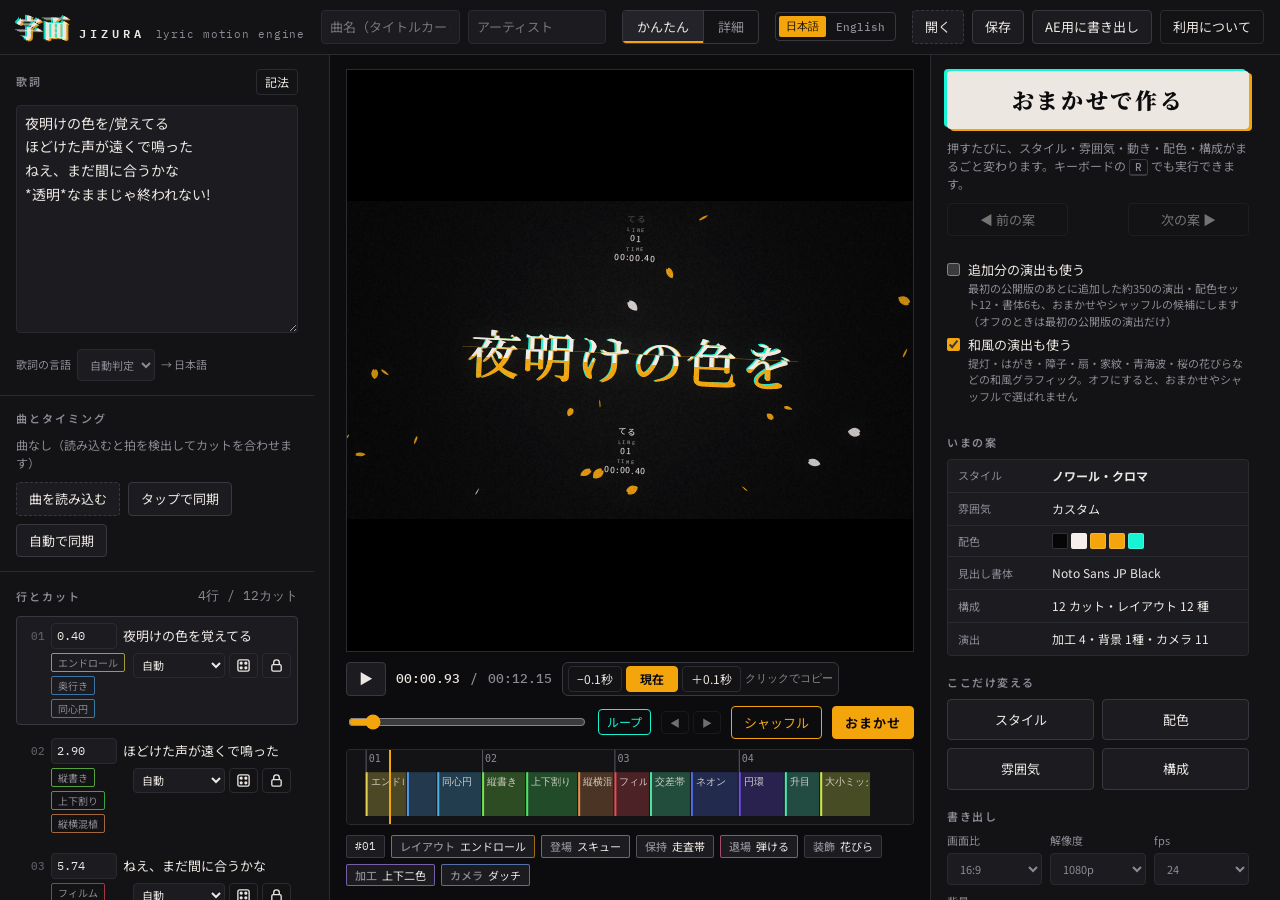
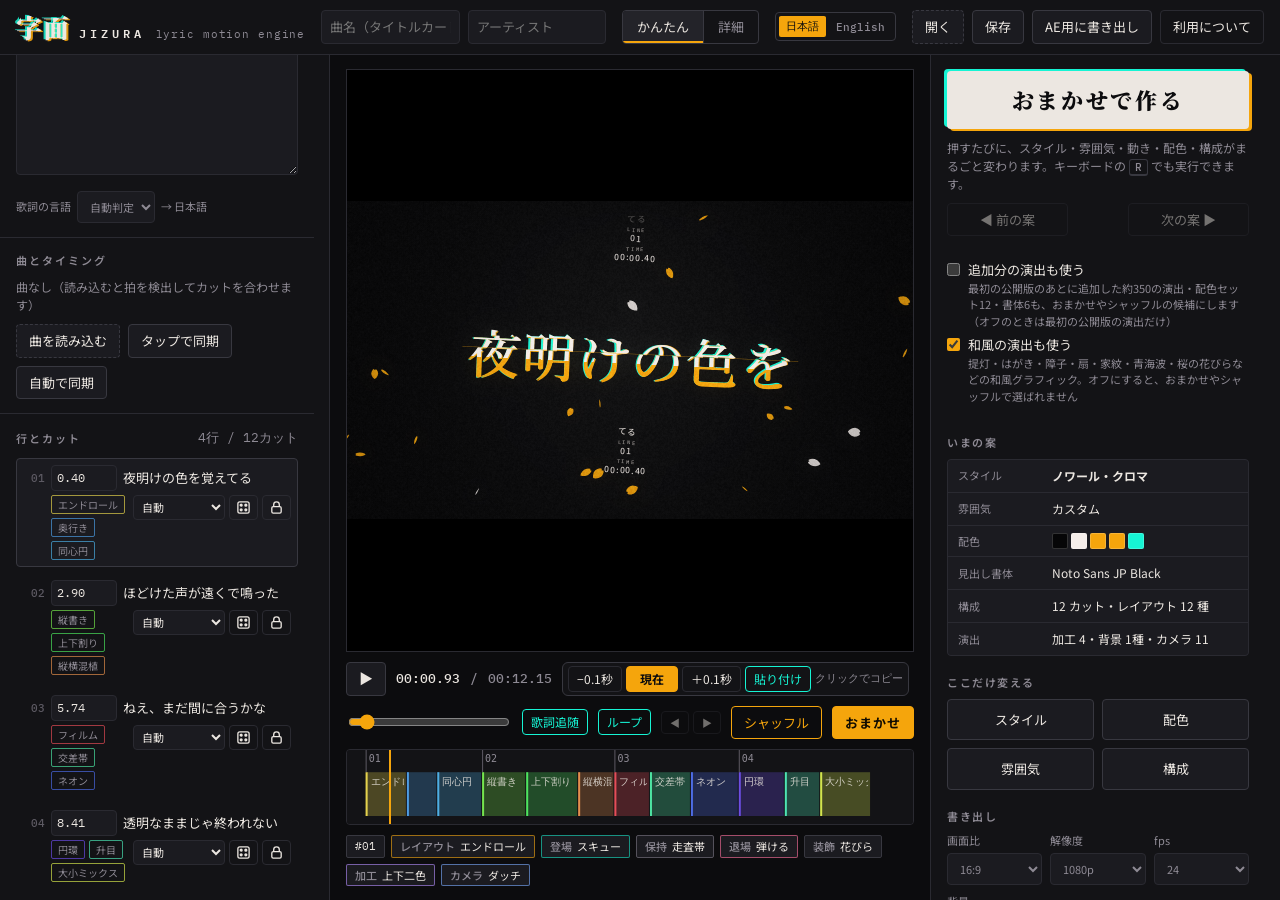
